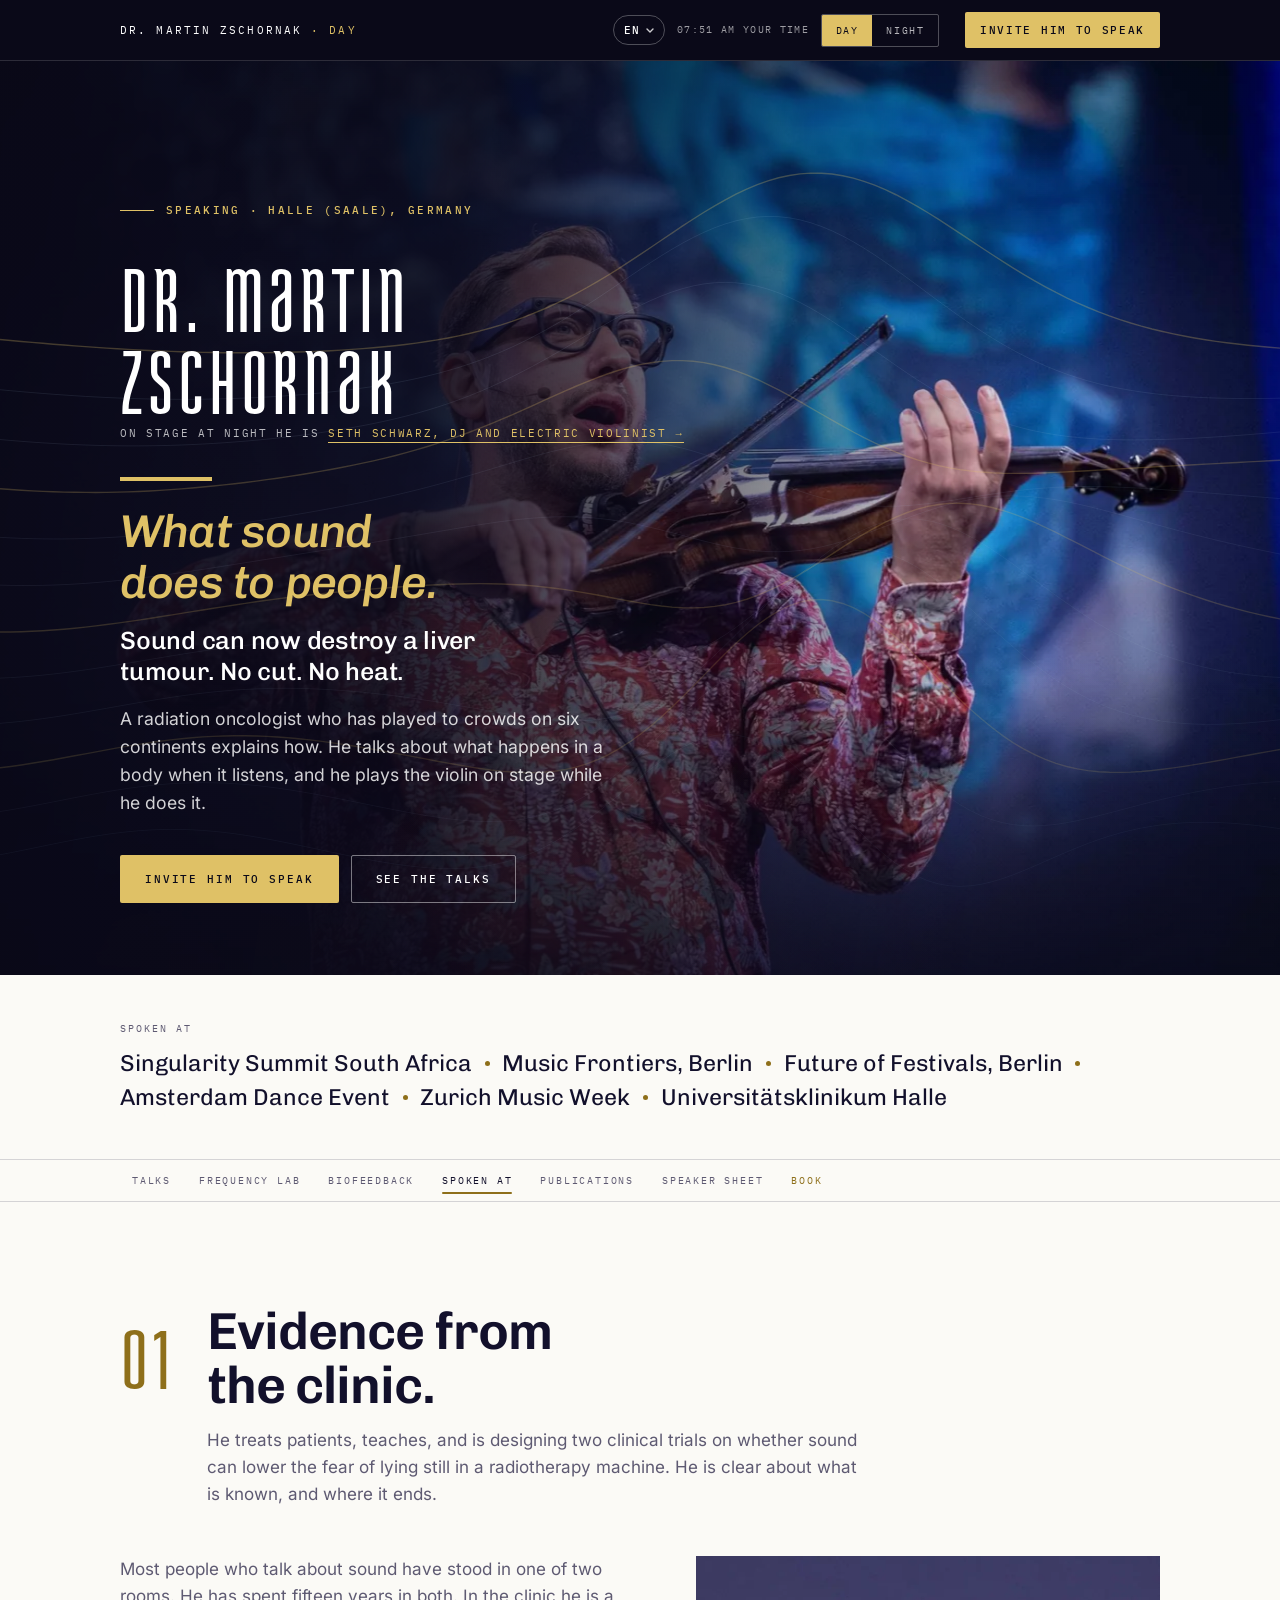
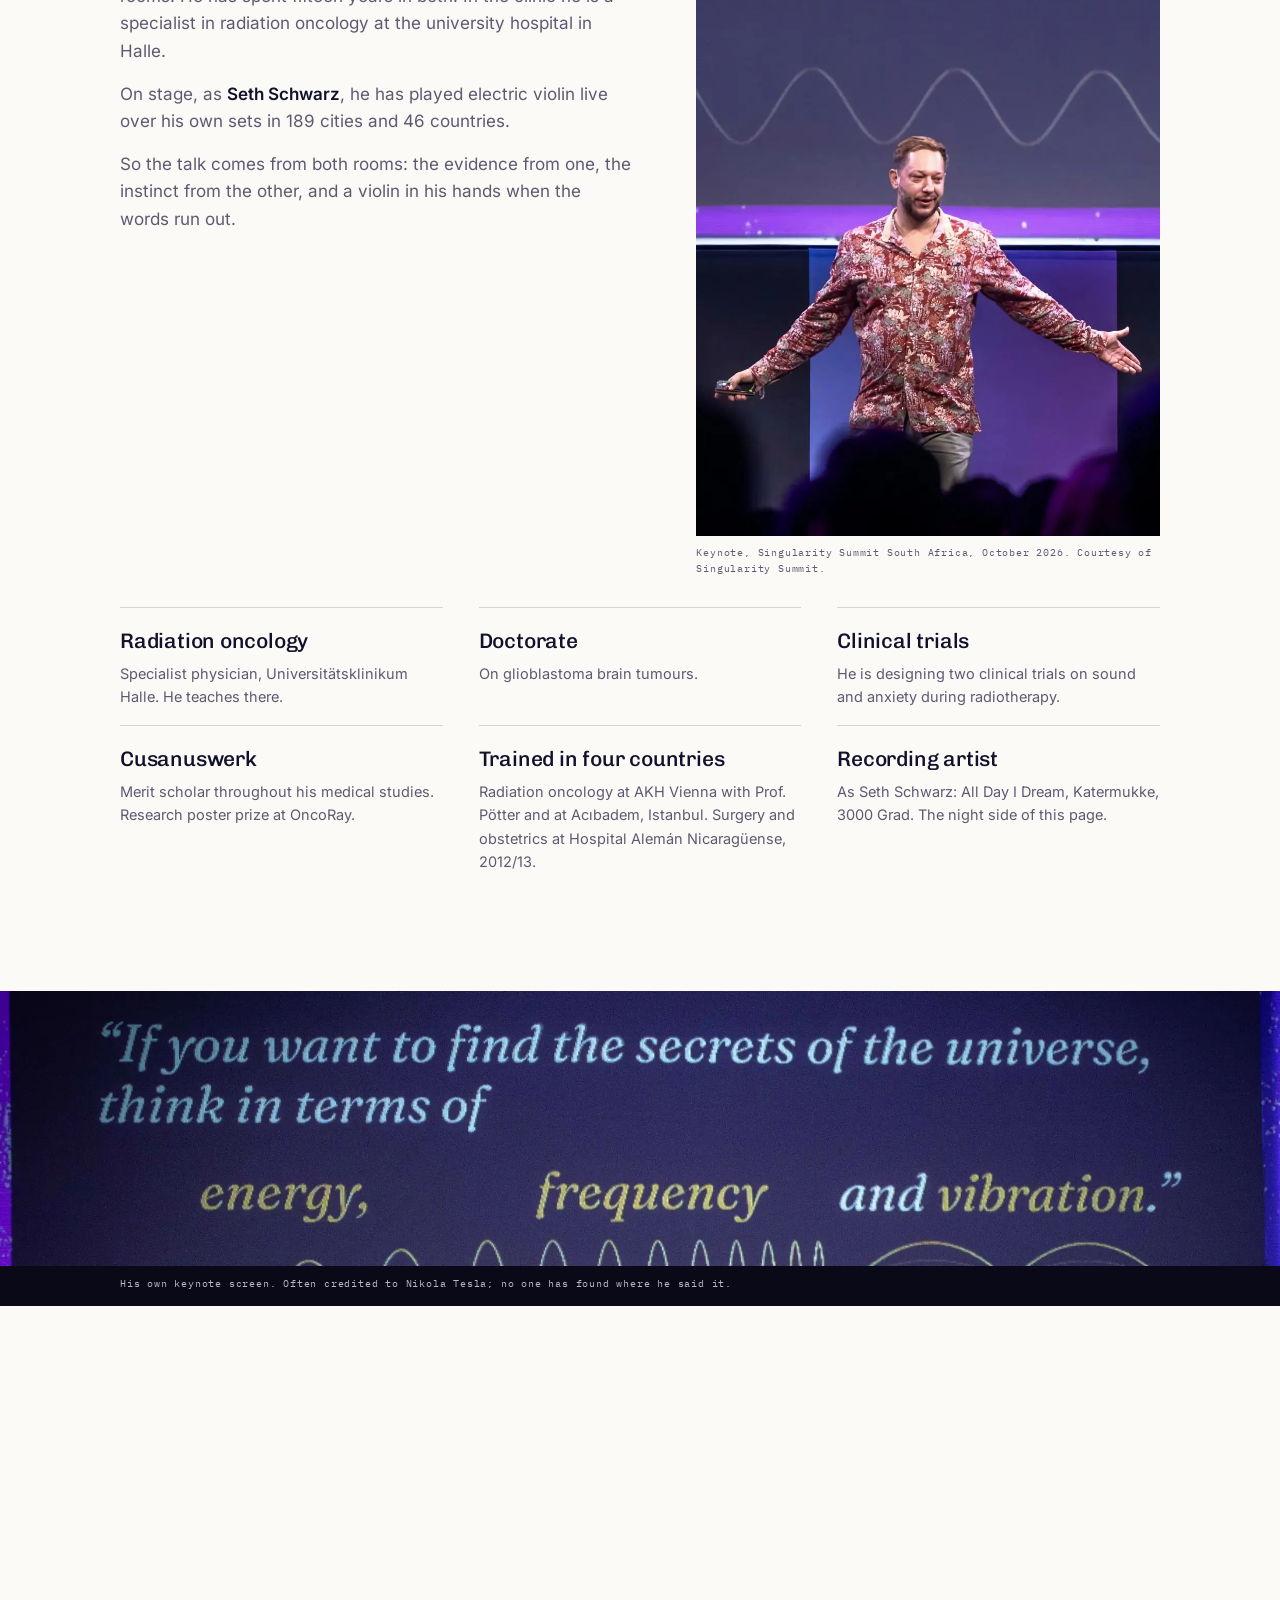
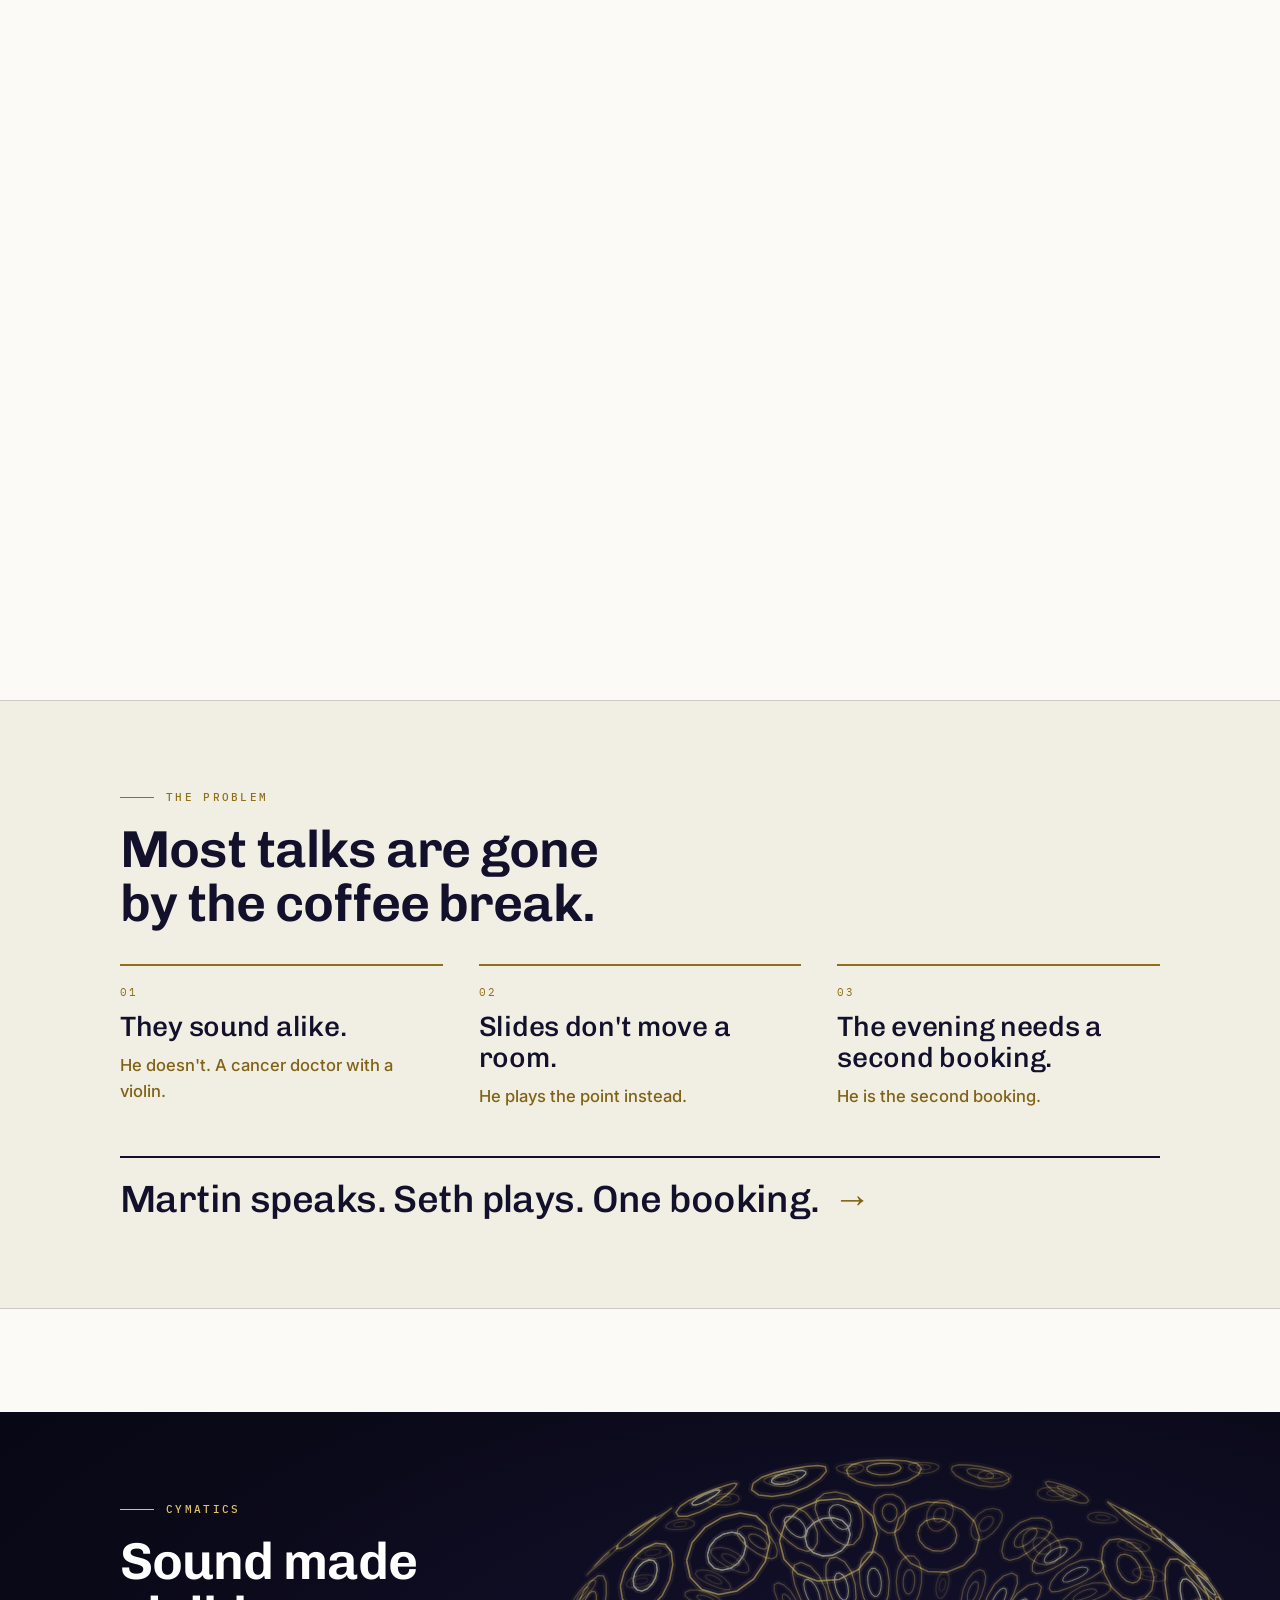
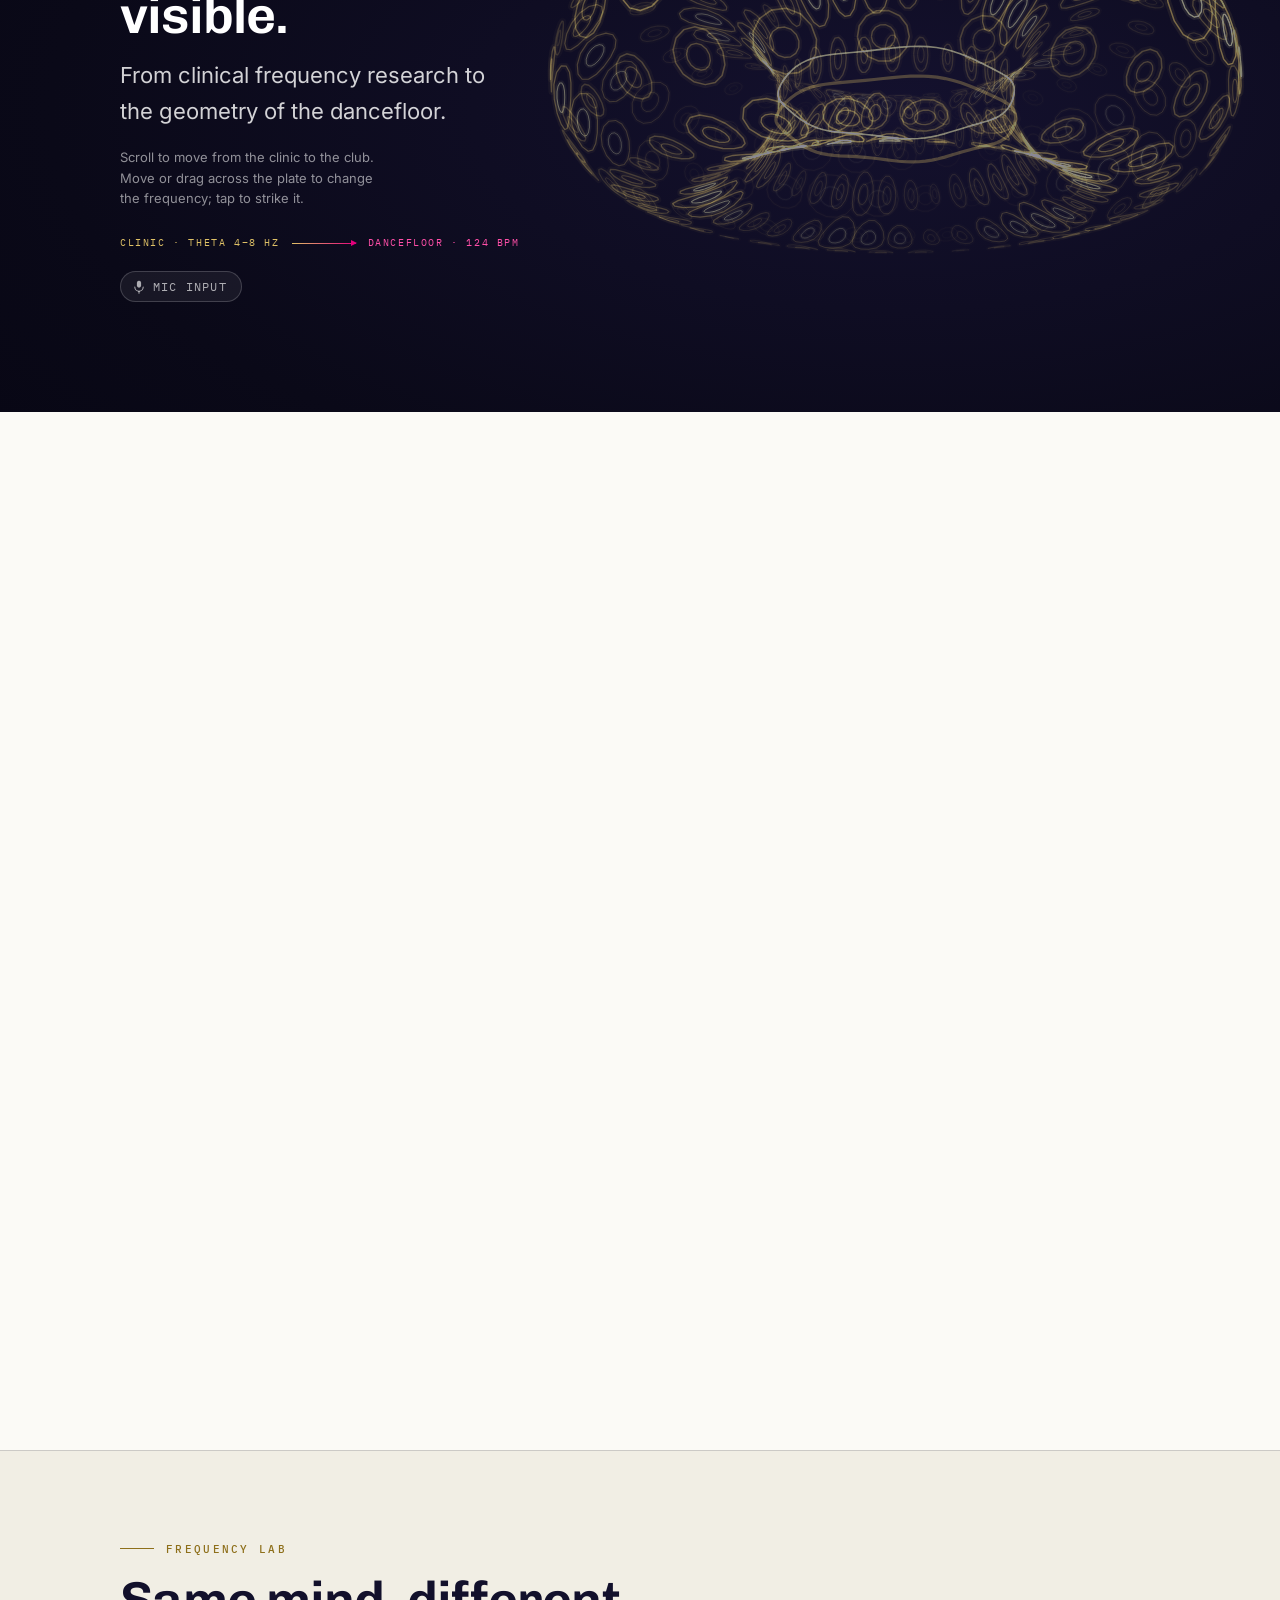
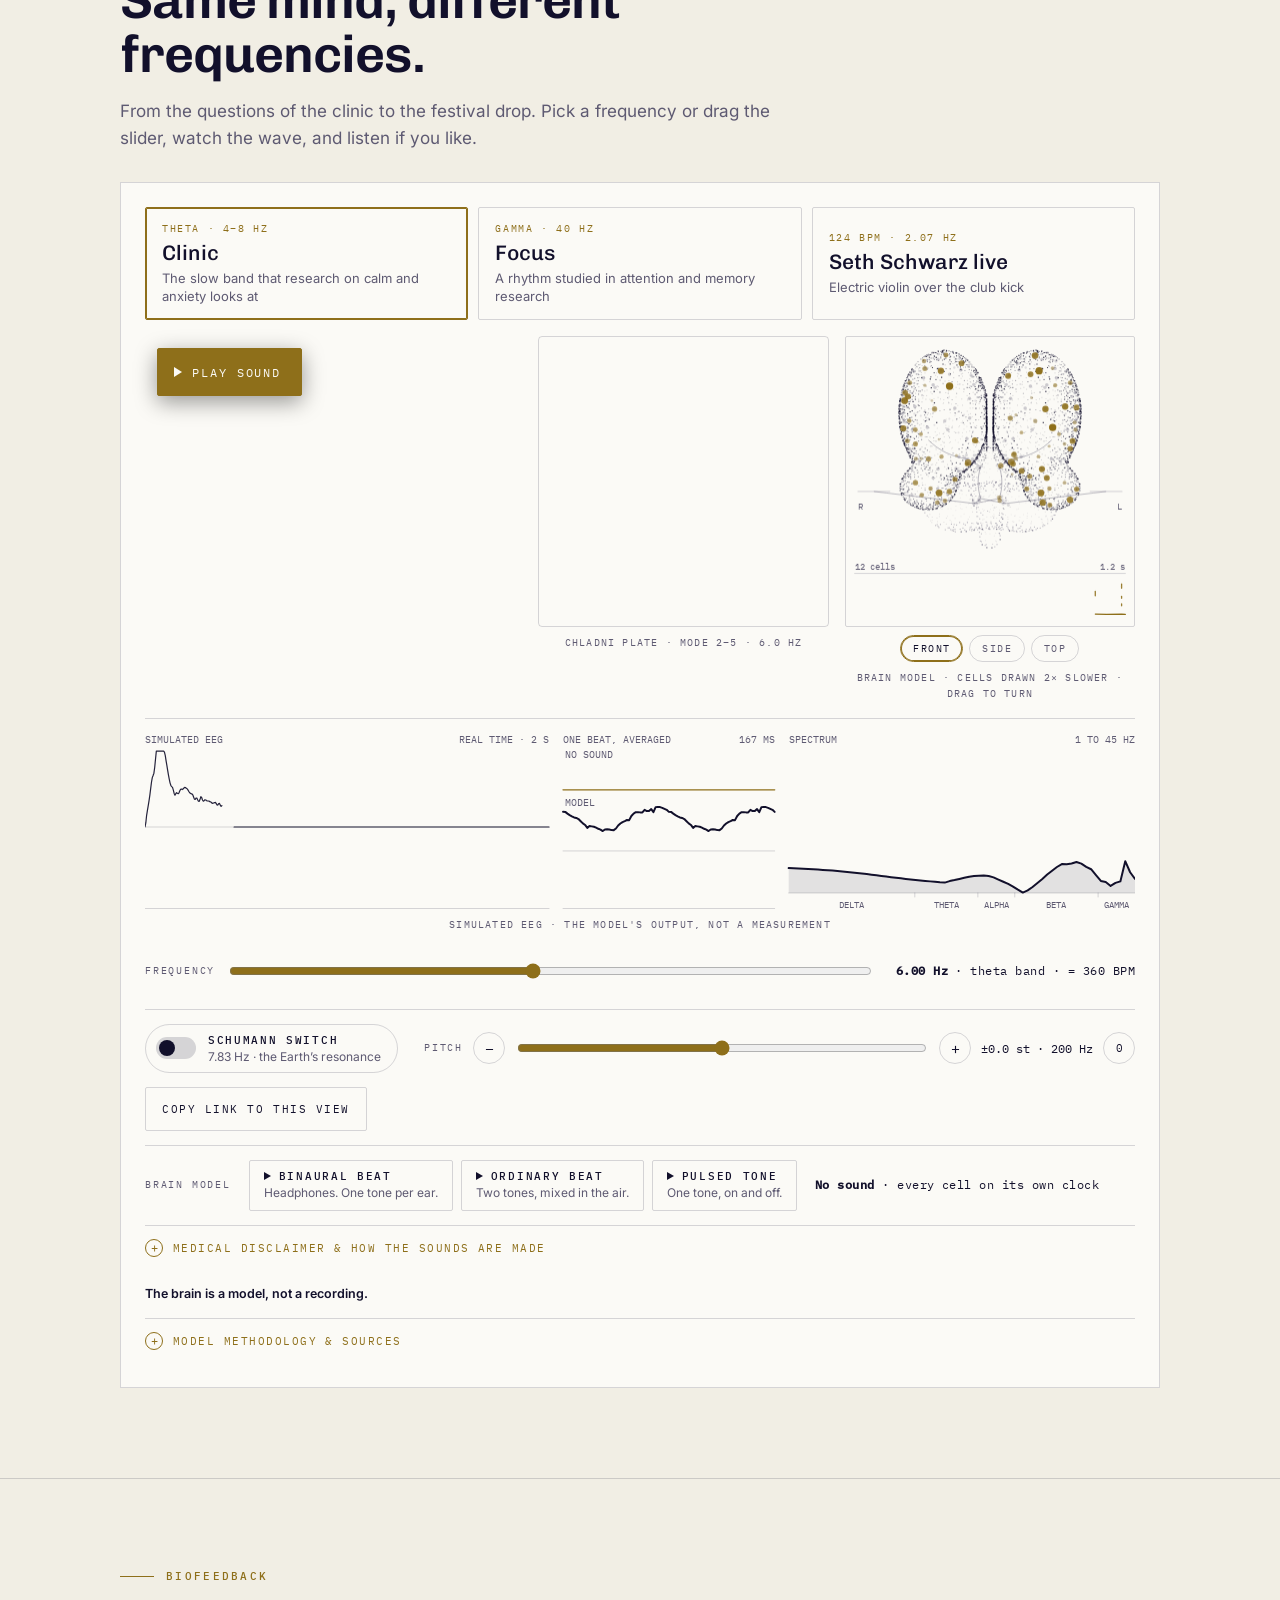
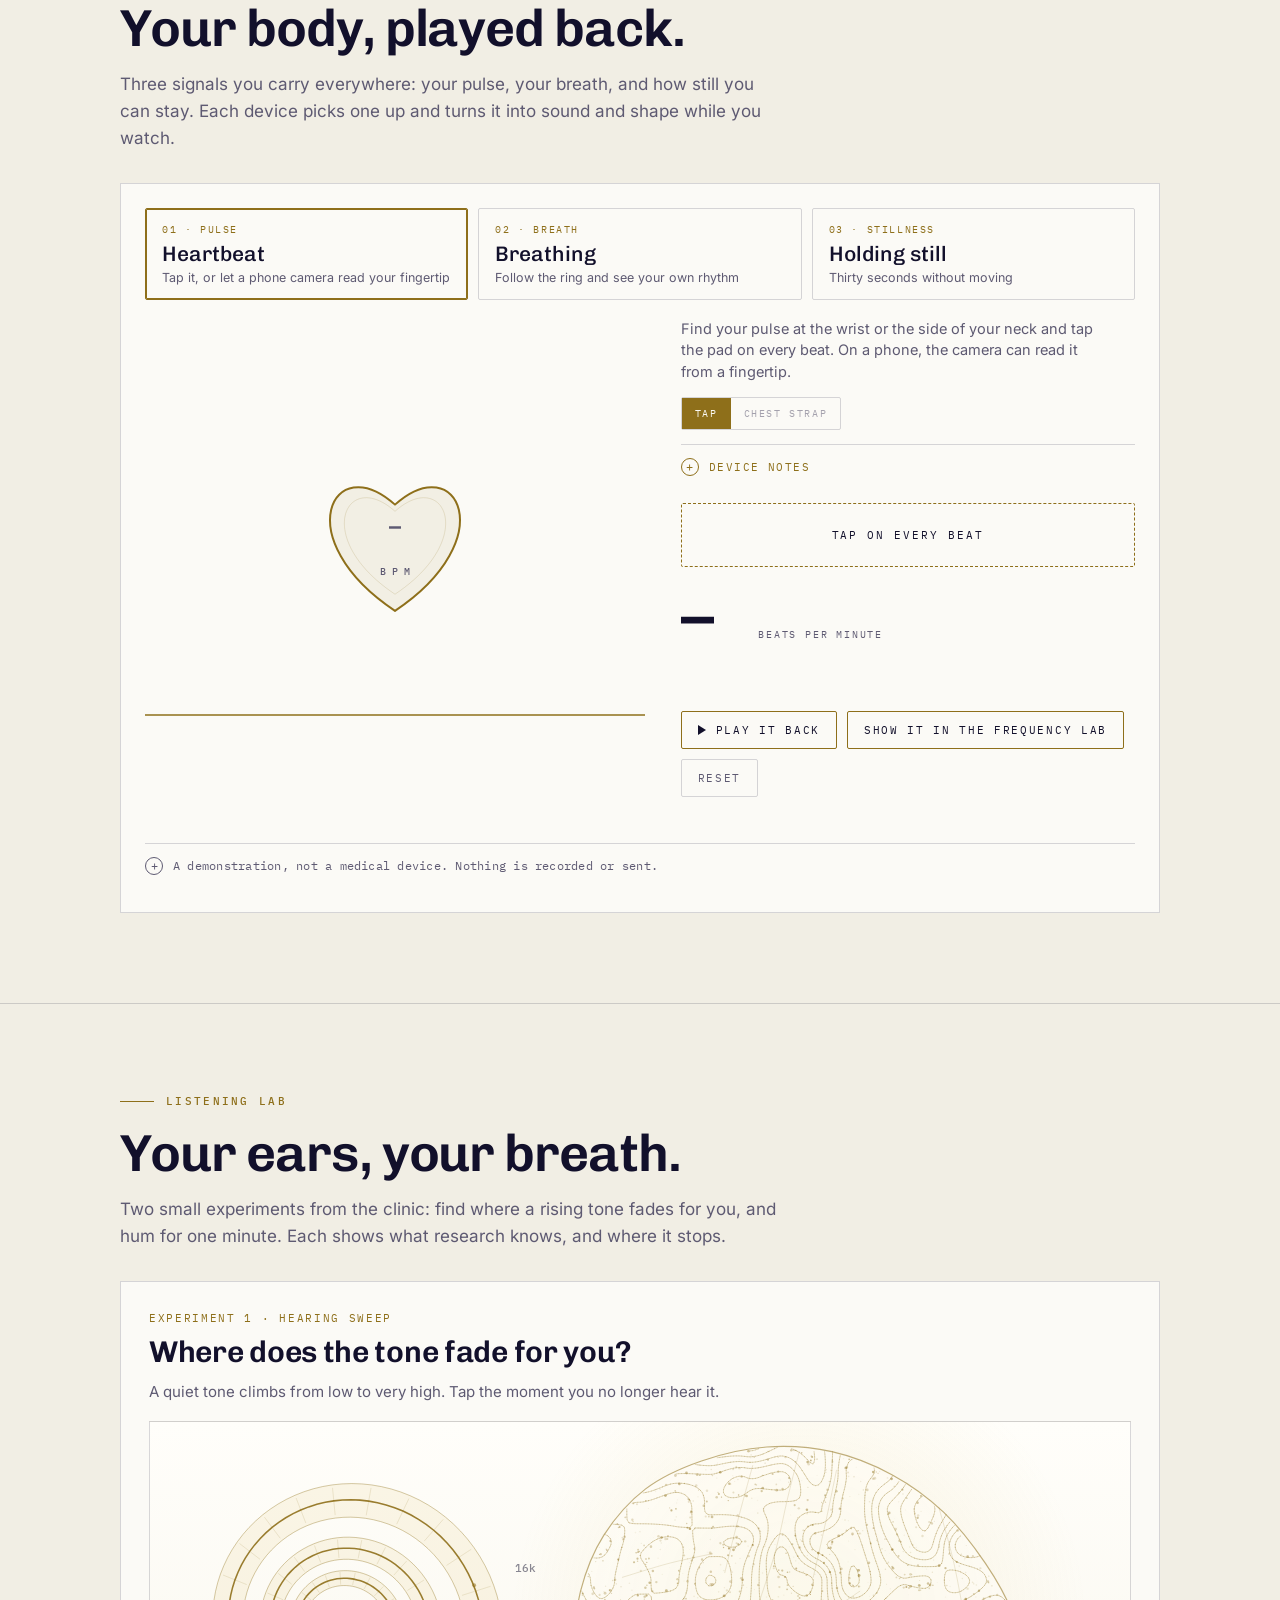
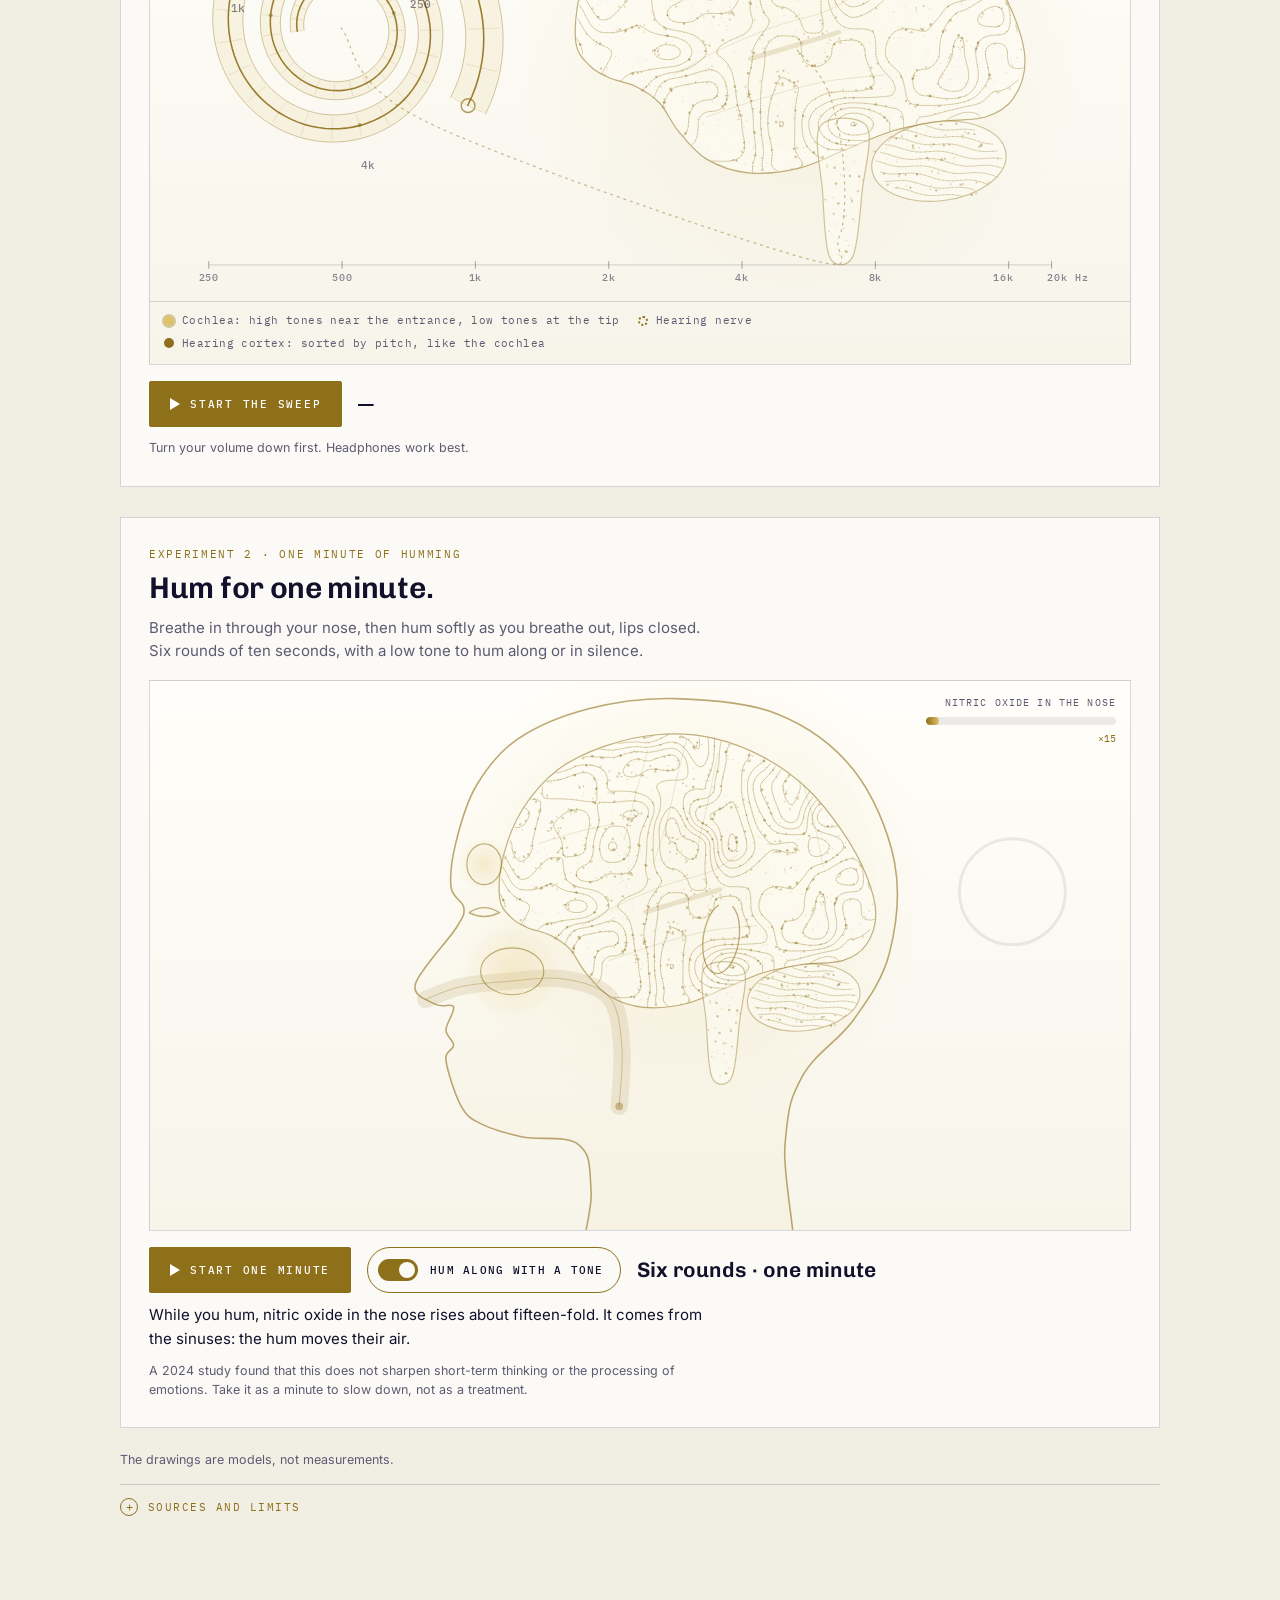
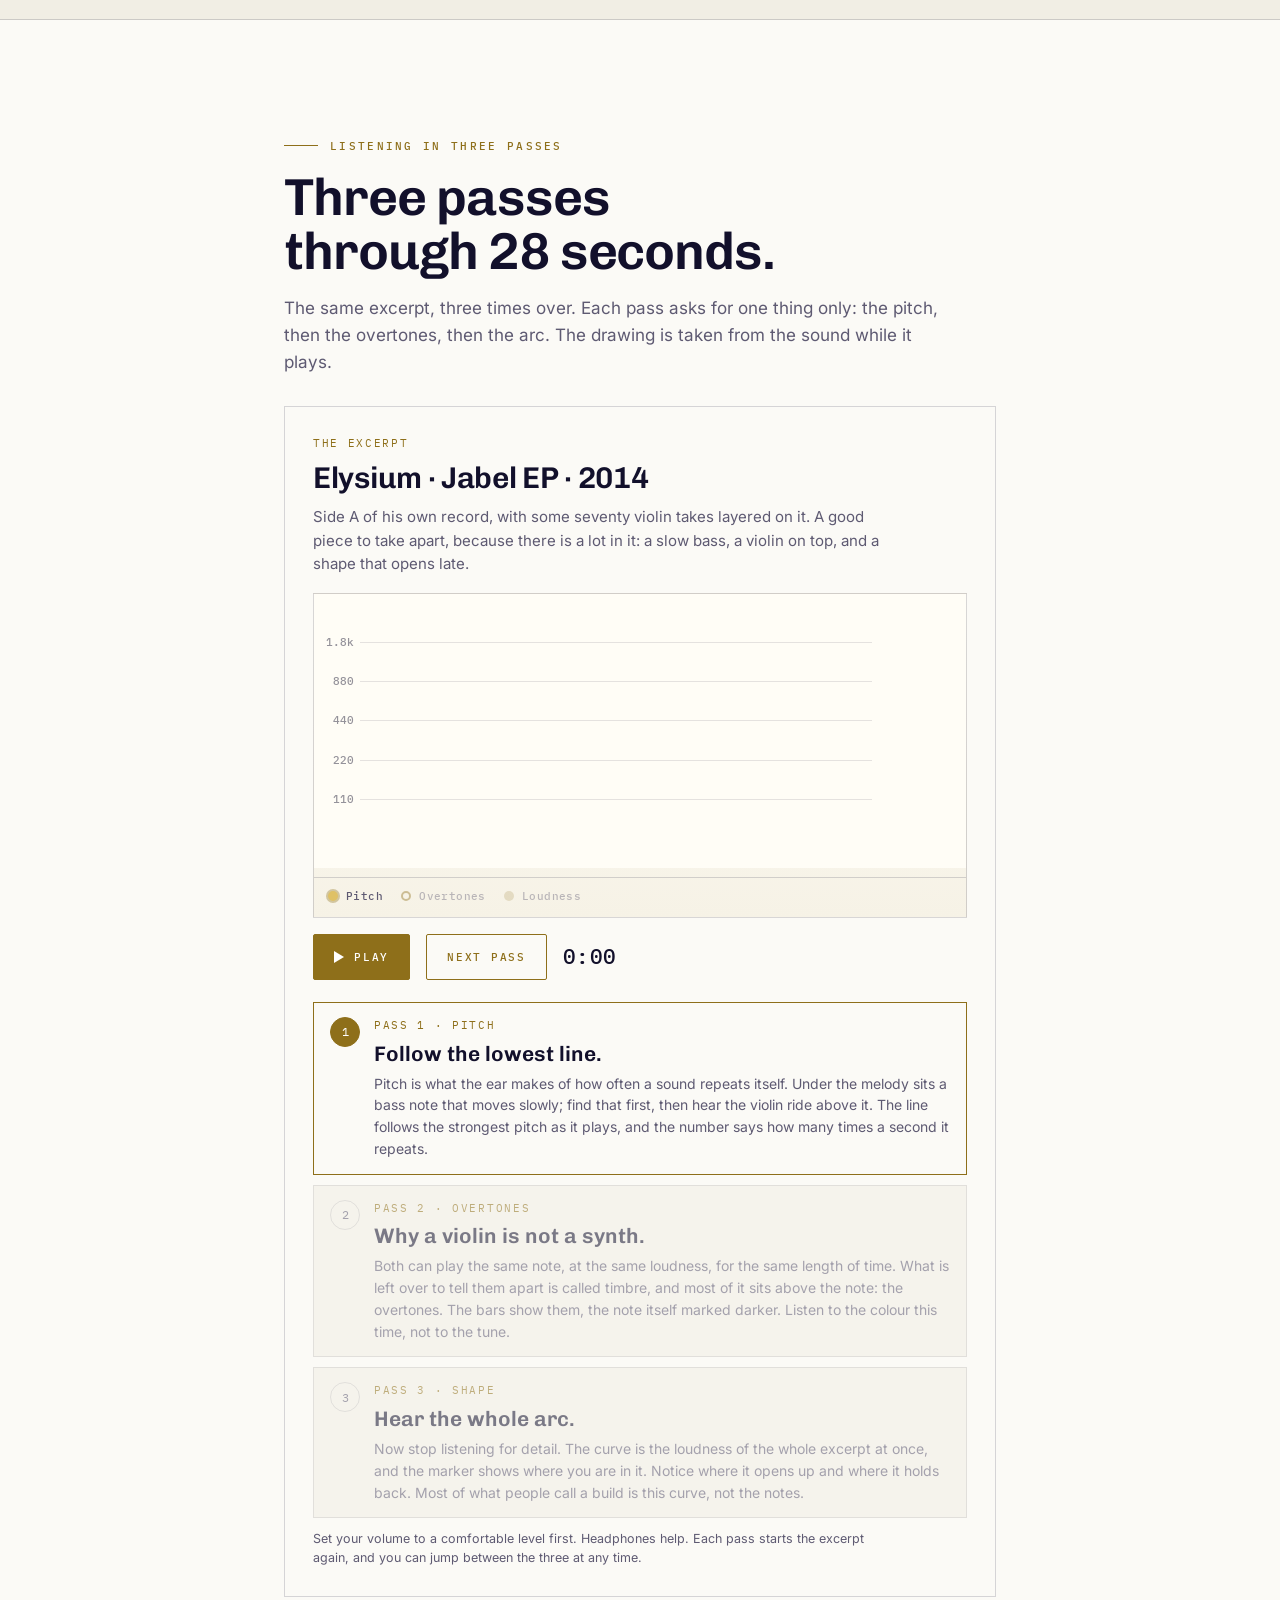
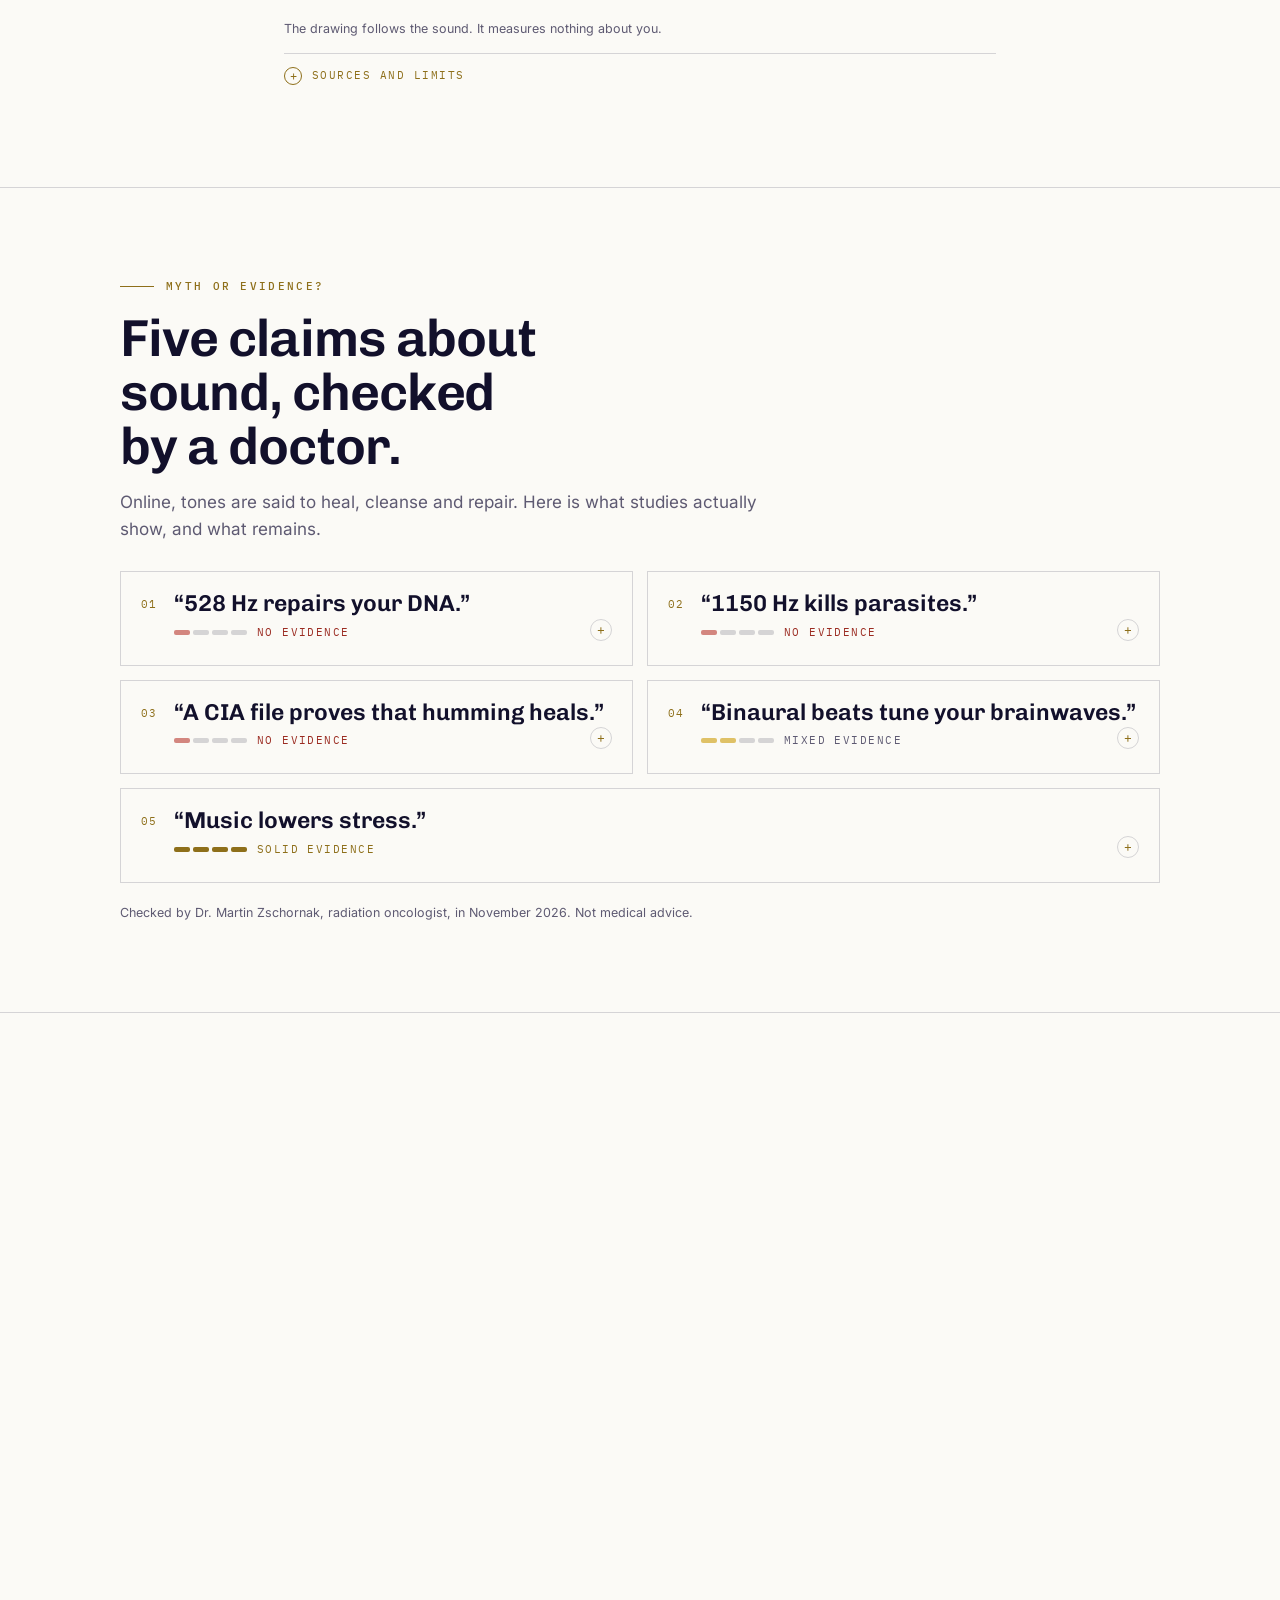
==== index.html @ c754bd6d "Item 137: three passes through 28 seconds, on the day side One excerpt of Elysium, looked at three w" ====
<!doctype html>
<html lang="en">
<head>
<meta charset="utf-8">
<meta name="viewport" content="width=device-width,initial-scale=1,viewport-fit=cover">
<title>Seth Schwarz · Dr. Martin Zschornak</title>
<meta name="description" content="Seth Schwarz plays electric violin live over his own DJ sets: 189 cities, 46 countries, six continents. Talks as Dr. Martin Zschornak, radiation oncologist, on what sound does to people.">
<meta property="og:title" content="Dr. Martin Zschornak &amp; Seth Schwarz · Day &amp; Night">
<meta property="og:description" content="A radiation oncologist and a live electronic music artist on six continents. One person, two worlds.">
<meta property="og:type" content="website">
<meta property="og:image" content="https://sethschwarz.com/img/n-hero.jpg">
<meta name="twitter:card" content="summary_large_image">
<!-- polish head: start -->
<meta name="theme-color" content="#0A0918">
<link rel="icon" type="image/png" href="favicon.png">
<link rel="apple-touch-icon" href="apple-touch-icon.png">

<!-- ux148-audio:start --><script>
/* ===== ux148 · SSAudio: one way out for the sound of the labs =====
   Item 148 (source/ux148). The frequency lab, the brain model, the biofeedback and the listening lab used to open
   one audio context each and to play straight into the speakers. Here they share one context and one master:

       sound of a module  ->  bus  ->  limiter  ->  trim  ->  fade  ->  speakers

   - limiter: a hard-knee compressor at -9 dB, 20:1. Single sounds stay below it and pass untouched; it only holds
     back sums (two modules at once, a kick on a drone). The browser's compressor adds make-up gain of its own;
     "trim" takes that out again, so nothing gets louder than it was built.
   - fade: when the tab is hidden the sound fades within a few hundredths of a second and the context is held.
     Coming back does not start it again: sound runs only after a new press on play (SSAudio.ctx() wakes it).
   - Nothing here makes a sound by itself, and no context exists before the first press.
   This block stands before item 123's wrapper on purpose: it keeps the browser's own constructor. */
(function () {
  "use strict";
  if (window.SSAudio) return;
  var Native = window.AudioContext || window.webkitAudioContext;
  var T = -9, R = 20, ac = null, bus = null, lim = null, trim = null, fade = null, timer = 0, stops = 0, lastStop = null;
  var PLAYING = '.fl-play[aria-pressed="true"],.brn-b[aria-pressed="true"],.bio-btn[data-act="play"][aria-pressed="true"],.hm-go[aria-pressed="true"],.hr-stop:not([hidden])';

  function make() {
    if (ac || !Native) return ac;
    try { ac = new Native(); } catch (e) { ac = null; return null; }
    bus = ac.createGain(); trim = ac.createGain(); fade = ac.createGain();
    try {
      lim = ac.createDynamicsCompressor();
      lim.threshold.value = T; lim.knee.value = 0; lim.ratio.value = R; lim.attack.value = 0.003; lim.release.value = 0.25;
      trim.gain.value = Math.pow(10, 0.6 * T * (1 - 1 / R) / 20);   /* the inverse of the compressor's built-in make-up gain */
      bus.connect(lim); lim.connect(trim);
    } catch (e) { lim = null; trim.gain.value = 1; bus.connect(trim); }
    fade.gain.value = 1; trim.connect(fade); fade.connect(ac.destination);
    return ac;
  }
  function wake() {
    if (!ac || document.hidden) return;
    if (timer) { clearTimeout(timer); timer = 0; }
    if (ac.state === "suspended") { try { ac.resume(); } catch (e) {} }
    try { fade.gain.setTargetAtTime(1, ac.currentTime, 0.02); } catch (e) {}
  }
  function sleep() {
    if (!ac) return;
    try { fade.gain.setTargetAtTime(0, ac.currentTime, 0.015); } catch (e) {}
    if (timer) clearTimeout(timer);
    timer = setTimeout(function () { timer = 0; if (document.hidden && ac.state === "running") { try { ac.suspend(); } catch (e) {} } }, 160);
  }
  document.addEventListener("visibilitychange", function () {
    if (document.hidden) {
      /* this listener is the first on the page, so the play buttons still show what was running */
      var on = null; try { on = document.querySelector(PLAYING); } catch (e) {}
      lastStop = on || null;
      if (on) stops++;
      sleep();
    } else if (lastStop) {
      var was = lastStop; lastStop = null;
      try { document.dispatchEvent(new CustomEvent("ss:audio-return", { detail: { control: was } })); } catch (e) {}
    }
  });

  window.SSAudio = {
    /* the shared context, made on the first call; a call means "about to play", so it also wakes the master */
    ctx: function () { var c = make(); if (c) wake(); return c; },
    /* where a module connects its last node; a context that is not the shared one keeps its own speakers */
    out: function (c) { return (c && c === ac && bus) ? bus : (c ? c.destination : null); },
    wake: wake,
    state: function () { return { made: !!ac, state: ac ? ac.state : "none", limiter: !!lim, threshold: T, ratio: R, trim: trim ? trim.gain.value : 1, fade: fade ? fade.gain.value : 1, reduction: lim ? lim.reduction : 0, hiddenStops: stops }; }
  };
})();
</script><!-- ux148-audio:end --><!-- audio123:start --><script>
/* Item 123 (source/polish120): every Web Audio context of the page is held while the tab is hidden and goes on
   when it comes back. Runs before every other script, so each context the page makes is known here. */
(function(){
  var O = window.AudioContext || window.webkitAudioContext; if (!O || O.__ss123) return;
  var all = [], held = [];
  function W(o){ var c = (o === undefined) ? new O() : new O(o); all.push(c); return c; }
  W.prototype = O.prototype; W.__ss123 = 1;
  try { window.AudioContext = W; if (window.webkitAudioContext) window.webkitAudioContext = W; } catch (e) {}
  document.addEventListener("visibilitychange", function(){
    var i, c, keep = [];
    for (i = 0; i < all.length; i++) if (all[i].state !== "closed") keep.push(all[i]);
    all = keep;
    if (document.hidden) { held = []; for (i = 0; i < all.length; i++) { c = all[i]; if (c.state === "running") { held.push(c); try { c.suspend(); } catch (e) {} } } }
    else { for (i = 0; i < held.length; i++) { try { held[i].resume(); } catch (e) {} } held = []; }
  });
})();
</script><!-- audio123:end --><script type="application/ld+json">{"@context":"https://schema.org","@graph":[{"@type":"WebSite","@id":"https://sethschwarz.com/#site","url":"https://sethschwarz.com/","name":"Seth Schwarz · Dr. Martin Zschornak","inLanguage":["en","de","es","fr","zh","hi","tr","ar","pt","it","af","ru","hsb"]},{"@type":"MusicGroup","@id":"https://sethschwarz.com/#seth","name":"Seth Schwarz","url":"https://sethschwarz.com/#night","description":"DJ who plays electric violin live over his own sets. Melodic house, organic house, techno and ambient electronica.","genre":["Melodic house","Organic house","Techno","Ambient electronica"],"image":"https://sethschwarz.com/img/n-hero.jpg","member":{"@id":"https://sethschwarz.com/#martin"},"sameAs":["https://open.spotify.com/artist/0zUt9PboFsELRcvO7UWarr","https://music.apple.com/de/artist/seth-schwarz/493305064","https://soundcloud.com/seth-schwarz","https://www.youtube.com/@SchwarzSeth","https://www.beatport.com/artist/seth-schwarz/257755","https://sethschwarz.bandcamp.com","https://www.instagram.com/seth_schwarz","https://www.instagram.com/seth_schwarz/reels/","https://www.facebook.com/sethschwarz.official","https://ra.co/dj/sethschwarz"]},{"@type":"Person","@id":"https://sethschwarz.com/#martin","name":"Martin Zschornak","honorificPrefix":"Dr.","alternateName":"Seth Schwarz","url":"https://sethschwarz.com/#day","image":"https://sethschwarz.com/img/d-hero.jpg","jobTitle":["Radiation oncologist","Speaker","DJ and electric violinist"],"description":"Radiation oncologist and speaker on what sound does to people. On stage he plays as Seth Schwarz.","homeLocation":{"@type":"Place","name":"Halle (Saale), Germany"},"performerIn":[{"@id":"https://sethschwarz.com/#ev-2026-11-07-10th-symposium-for-pain-medicine"},{"@id":"https://sethschwarz.com/#ev-2026-10-21-singularity-summit-south-africa"},{"@id":"https://sethschwarz.com/#ev-2025-09-05-music-frontiers"},{"@id":"https://sethschwarz.com/#ev-2024-11-28-future-of-festivals"},{"@id":"https://sethschwarz.com/#ev-2024-08-05-zurich-music-week"},{"@id":"https://sethschwarz.com/#ev-2023-10-amsterdam-dance-event"},{"@id":"https://sethschwarz.com/#ev-2023-06-22-degro-2023-congress-of-the-german-societ"},{"@id":"https://sethschwarz.com/#ev-2022-09-15-aeternity-universe-two"}],"knowsLanguage":["en","de"]},{"@type":"Event","@id":"https://sethschwarz.com/#ev-2026-11-07-10th-symposium-for-pain-medicine","name":"10th Symposium for Pain Medicine","startDate":"2026-11-07","description":"Live violin, Universitätsklinikum Halle","location":{"@type":"Place","name":"Universitätsklinikum Halle"},"performer":{"@id":"https://sethschwarz.com/#martin"}},{"@type":"Event","@id":"https://sethschwarz.com/#ev-2026-10-21-singularity-summit-south-africa","name":"Singularity Summit South Africa","startDate":"2026-10-21","endDate":"2026-10-22","description":"The closing set of Day 1 and speaker on Day 2, Johannesburg","location":{"@type":"Place","name":"Johannesburg"},"performer":{"@id":"https://sethschwarz.com/#martin"}},{"@type":"Event","@id":"https://sethschwarz.com/#ev-2025-09-05-music-frontiers","name":"Music Frontiers","startDate":"2025-09-05","description":"Panel: “Tuned to the Future: Innovation in Music Streaming”","location":{"@type":"Place","name":"Berlin"},"performer":{"@id":"https://sethschwarz.com/#martin"},"url":"https://musicfrontiers.com/session-topics/program-music-frontiers-stage/tuned-to-the-future-innovation-in-music-streaming/"},{"@type":"Event","@id":"https://sethschwarz.com/#ev-2024-11-28-future-of-festivals","name":"Future of Festivals","startDate":"2024-11-28","endDate":"2024-11-29","description":"Panel: “Live Music Monitoring”","location":{"@type":"Place","name":"Berlin"},"performer":{"@id":"https://sethschwarz.com/#martin"}},{"@type":"Event","@id":"https://sethschwarz.com/#ev-2024-08-05-zurich-music-week","name":"Zurich Music Week","startDate":"2024-08-05","description":"Masterclass on arrangement: mixing electric violin into dance tracks, Kraftwerk Zürich","location":{"@type":"Place","name":"Kraftwerk Zürich"},"performer":{"@id":"https://sethschwarz.com/#martin"}},{"@type":"Event","@id":"https://sethschwarz.com/#ev-2023-10-amsterdam-dance-event","name":"Amsterdam Dance Event","startDate":"2023-10","description":"Hosted the WeR1 panel, and played the sold-out night as ARTEMIDES","location":{"@type":"Place","name":"KAAP"},"performer":{"@id":"https://sethschwarz.com/#martin"}},{"@type":"Event","@id":"https://sethschwarz.com/#ev-2023-06-22-degro-2023-congress-of-the-german-societ","name":"DEGRO 2023, congress of the German Society for Radiation Oncology","startDate":"2023-06-22","endDate":"2023-06-24","description":"Music for the opening ceremony of his own field’s national congress, as Seth Schwarz, Kongress Palais Kassel","location":{"@type":"Place","name":"Kongress Palais Kassel"},"performer":{"@id":"https://sethschwarz.com/#martin"}},{"@type":"Event","@id":"https://sethschwarz.com/#ev-2022-09-15-aeternity-universe-two","name":"æternity Universe Two","startDate":"2022-09-15","endDate":"2022-09-16","description":"Panel: “Will NFTs save the music industry?”","location":{"@type":"Place","name":"Crypto Castle, Burgscheidungen"},"performer":{"@id":"https://sethschwarz.com/#martin"}},{"@type":"Thesis","@id":"https://doi.org/10.25673/89923","name":"Doctoral thesis","description":"Molecular and radiobiological studies on betulinic acid and betulin in human glioblastoma cell lines, under normal and low oxygen. Written in German.","author":{"@id":"https://sethschwarz.com/#martin"},"datePublished":"2022","url":"https://doi.org/10.25673/89923","sourceOrganization":{"@type":"CollegeOrUniversity","name":"Martin Luther University Halle-Wittenberg"},"inLanguage":"de"},{"@type":"ScholarlyArticle","@id":"https://doi.org/10.3390/ijms151119777","headline":"Betulinic acid derivatives NVX-207 and B10 for treatment of glioblastoma: an in vitro study of cytotoxicity and radiosensitization","name":"Betulinic acid derivatives NVX-207 and B10 for treatment of glioblastoma: an in vitro study of cytotoxicity and radiosensitization","author":[{"@type":"Person","name":"Bache M"},{"@type":"Person","name":"Bernhardt S"},{"@type":"Person","name":"Passin S"},{"@type":"Person","name":"Wichmann H"},{"@type":"Person","name":"Hein A"},{"@id":"https://sethschwarz.com/#martin"}],"isPartOf":{"@type":"Periodical","name":"International Journal of Molecular Sciences"},"datePublished":"2014","url":"https://doi.org/10.3390/ijms151119777","identifier":{"@type":"PropertyValue","propertyID":"DOI","value":"10.3390/ijms151119777"},"pagination":"19777–90"},{"@type":"ScholarlyArticle","@id":"https://doi.org/10.1186/1748-717X-6-111","headline":"Increased betulinic acid induced cytotoxicity and radiosensitivity in glioma cells under hypoxic conditions","name":"Increased betulinic acid induced cytotoxicity and radiosensitivity in glioma cells under hypoxic conditions","author":[{"@type":"Person","name":"Bache M"},{"@id":"https://sethschwarz.com/#martin"},{"@type":"Person","name":"Passin S"}],"isPartOf":{"@type":"Periodical","name":"Radiation Oncology"},"datePublished":"2011","url":"https://doi.org/10.1186/1748-717X-6-111","identifier":{"@type":"PropertyValue","propertyID":"DOI","value":"10.1186/1748-717X-6-111"},"pagination":"111"}]}</script>
<script>
/* Before the first paint: choose the side by the same rule as the main script (#hash, then the saved choice, then the hour),
   so nobody sees the wrong side flash by, and only that side's opening picture is fetched. */
(function(){ var d=document, r=d.documentElement, s=null, h=(location.hash||"").replace("#","").split("&")[0];
  if(h==="book") s="night"; else if(h==="day"||h==="night") s=h;
  if(!s){ try{ var m=localStorage.getItem("ss-side"); if(m==="day"||m==="night") s=m; }catch(e){} }
  if(!s){ var hr=new Date().getHours(); s=hr>=18||hr<6?"night":"day"; }
  r.setAttribute("data-side",s); r.className+=(r.className?" ":"")+"js ss-pre-"+s+(d.startViewTransition?"":" novt")+(/[?&]test=1(&|$)/.test(location.search)?" ss-test":"");
  try{ var p=s==="night"?"n-hero":"d-hero", l=d.createElement("link"); l.rel="preload"; l.as="image"; l.setAttribute("fetchpriority","high");
    l.setAttribute("imagesrcset","img/"+p+"-900.webp 900w, img/"+p+"-1400.webp 1400w, img/"+p+".webp 2000w"); l.setAttribute("imagesizes","(max-width:600px) 75vw, 100vw"); d.head.appendChild(l); }catch(e){}
})();
</script>
<style id="ss-fonts">
/* Fonts served by the site itself (SIL Open Font License, see fonts/LICENSE.txt): no visitor's address goes to a font service.  Order matters: where two ranges overlap (ı, Œ, œ) the browser asks the LAST rule first, so the plain Latin file comes last. */
@font-face{font-family:"Chivo";font-style:normal;font-weight:100 900;font-display:swap;src:url("fonts/chivo-latin-ext-wght-normal.woff2") format("woff2");unicode-range:U+0100-02BA,U+02BD-02C5,U+02C7-02CC,U+02CE-02D7,U+02DD-02FF,U+0304,U+0308,U+0329,U+1D00-1DBF,U+1E00-1E9F,U+1EF2-1EFF,U+2020,U+20A0-20AB,U+20AD-20C0,U+2113,U+2C60-2C7F,U+A720-A7FF}
@font-face{font-family:"Chivo";font-style:normal;font-weight:100 900;font-display:swap;src:url("fonts/chivo-latin-wght-normal.woff2") format("woff2");unicode-range:U+0000-00FF,U+0131,U+0152-0153,U+02BB-02BC,U+02C6,U+02DA,U+02DC,U+0304,U+0308,U+0329,U+2000-206F,U+20AC,U+2122,U+2191,U+2193,U+2212,U+2215,U+FEFF,U+FFFD}
@font-face{font-family:"Chivo";font-style:italic;font-weight:100 900;font-display:swap;src:url("fonts/chivo-latin-ext-wght-italic.woff2") format("woff2");unicode-range:U+0100-02BA,U+02BD-02C5,U+02C7-02CC,U+02CE-02D7,U+02DD-02FF,U+0304,U+0308,U+0329,U+1D00-1DBF,U+1E00-1E9F,U+1EF2-1EFF,U+2020,U+20A0-20AB,U+20AD-20C0,U+2113,U+2C60-2C7F,U+A720-A7FF}
@font-face{font-family:"Chivo";font-style:italic;font-weight:100 900;font-display:swap;src:url("fonts/chivo-latin-wght-italic.woff2") format("woff2");unicode-range:U+0000-00FF,U+0131,U+0152-0153,U+02BB-02BC,U+02C6,U+02DA,U+02DC,U+0304,U+0308,U+0329,U+2000-206F,U+20AC,U+2122,U+2191,U+2193,U+2212,U+2215,U+FEFF,U+FFFD}
@font-face{font-family:"Inter";font-style:normal;font-weight:100 900;font-display:swap;src:url("fonts/inter-latin-ext-wght-normal.woff2") format("woff2");unicode-range:U+0100-02BA,U+02BD-02C5,U+02C7-02CC,U+02CE-02D7,U+02DD-02FF,U+0304,U+0308,U+0329,U+1D00-1DBF,U+1E00-1E9F,U+1EF2-1EFF,U+2020,U+20A0-20AB,U+20AD-20C0,U+2113,U+2C60-2C7F,U+A720-A7FF}
@font-face{font-family:"Inter";font-style:normal;font-weight:100 900;font-display:swap;src:url("fonts/inter-latin-wght-normal.woff2") format("woff2");unicode-range:U+0000-00FF,U+0131,U+0152-0153,U+02BB-02BC,U+02C6,U+02DA,U+02DC,U+0304,U+0308,U+0329,U+2000-206F,U+20AC,U+2122,U+2191,U+2193,U+2212,U+2215,U+FEFF,U+FFFD}
@font-face{font-family:"IBM Plex Mono";font-style:normal;font-weight:400;font-display:swap;src:url("fonts/ibm-plex-mono-latin-ext-400-normal.woff2") format("woff2");unicode-range:U+0100-02BA,U+02BD-02C5,U+02C7-02CC,U+02CE-02D7,U+02DD-02FF,U+0304,U+0308,U+0329,U+1D00-1DBF,U+1E00-1E9F,U+1EF2-1EFF,U+2020,U+20A0-20AB,U+20AD-20C0,U+2113,U+2C60-2C7F,U+A720-A7FF}
@font-face{font-family:"IBM Plex Mono";font-style:normal;font-weight:400;font-display:swap;src:url("fonts/ibm-plex-mono-latin-400-normal.woff2") format("woff2");unicode-range:U+0000-00FF,U+0131,U+0152-0153,U+02BB-02BC,U+02C6,U+02DA,U+02DC,U+0304,U+0308,U+0329,U+2000-206F,U+20AC,U+2122,U+2191,U+2193,U+2212,U+2215,U+FEFF,U+FFFD}
@font-face{font-family:"IBM Plex Mono";font-style:normal;font-weight:500;font-display:swap;src:url("fonts/ibm-plex-mono-latin-ext-500-normal.woff2") format("woff2");unicode-range:U+0100-02BA,U+02BD-02C5,U+02C7-02CC,U+02CE-02D7,U+02DD-02FF,U+0304,U+0308,U+0329,U+1D00-1DBF,U+1E00-1E9F,U+1EF2-1EFF,U+2020,U+20A0-20AB,U+20AD-20C0,U+2113,U+2C60-2C7F,U+A720-A7FF}
@font-face{font-family:"IBM Plex Mono";font-style:normal;font-weight:500;font-display:swap;src:url("fonts/ibm-plex-mono-latin-500-normal.woff2") format("woff2");unicode-range:U+0000-00FF,U+0131,U+0152-0153,U+02BB-02BC,U+02C6,U+02DA,U+02DC,U+0304,U+0308,U+0329,U+2000-206F,U+20AC,U+2122,U+2191,U+2193,U+2212,U+2215,U+FEFF,U+FFFD}
@font-face{font-family:"Bodoni Moda";font-style:normal;font-weight:500;font-display:swap;src:url("fonts/bodoni-moda-latin-500-normal.woff2") format("woff2")}
@font-face{font-family:"Bodoni Moda";font-style:normal;font-weight:600;font-display:swap;src:url("fonts/bodoni-moda-latin-600-normal.woff2") format("woff2")}
@font-face{font-family:"Bodoni Moda";font-style:italic;font-weight:400;font-display:swap;src:url("fonts/bodoni-moda-latin-400-italic.woff2") format("woff2")}
@font-face{font-family:"Bodoni Moda";font-style:italic;font-weight:900;font-display:swap;src:url("fonts/bodoni-moda-latin-900-italic.woff2") format("woff2")}

/* ---- cover wall ---- */
#nCovers{padding:clamp(44px,6vw,72px) 0}
.cv-head{display:flex;flex-wrap:wrap;align-items:flex-end;gap:14px 1.2em;margin-bottom:clamp(20px,3vw,36px)}.cv-head .eyebrow{flex-basis:100%}
.cv-head h3{font-family:var(--display);font-size:clamp(28px,4.4vw,52px);font-weight:500;line-height:1.04;letter-spacing:-.02em;color:var(--fg)}
.cv-filter{display:flex;gap:.5em;flex-wrap:wrap;margin-left:auto}
.cv-filter button{font:600 .72rem/1 'IBM Plex Mono',monospace;letter-spacing:.06em;padding:.35em .75em;border:1px solid var(--mg);border-radius:2em;background:transparent;color:var(--fg);cursor:pointer;transition:background .2s,color .2s}
.cv-filter button.on,.cv-filter button:hover{background:var(--fg);color:var(--bg)}
.cv-grid{display:grid;grid-template-columns:repeat(auto-fill,minmax(clamp(100px,22vw,180px),1fr));gap:clamp(6px,1.2vw,14px)}
.cv-tile{position:relative;aspect-ratio:1/1;overflow:hidden;border-radius:4px;cursor:pointer;background:#111}
.cv-tile img{position:relative;width:100%;height:100%;object-fit:cover;display:block;transition:transform .4s cubic-bezier(.2,.7,.2,1),filter .3s}
.cv-tile:hover img{transform:scale(1.08);filter:brightness(.55)}
.cv-tile .cv-info{position:absolute;inset:0;display:flex;flex-direction:column;justify-content:flex-end;padding:.6em .7em;opacity:0;transition:opacity .25s;background:linear-gradient(0deg,rgba(0,0,0,.82) 0%,transparent 55%)}
.cv-tile:hover .cv-info{opacity:1}
.cv-info b{font:500 .95rem/1.15 var(--display);color:#fff;display:-webkit-box;-webkit-line-clamp:2;-webkit-box-orient:vertical;overflow:hidden}
.cv-info span{font:.6rem/1.2 'IBM Plex Mono',monospace;color:rgba(255,255,255,.65);margin-top:.2em}
/* vinyl overlay on hover */
.cv-tile::after{content:'';position:absolute;inset:0;background:radial-gradient(circle at 50% 50%,transparent 28%,rgba(0,0,0,.55) 100%) no-repeat center;opacity:0;transition:opacity .3s;pointer-events:none}
.cv-tile:hover::after{opacity:1}
/* generated placeholder */
.cv-ph{display:flex;align-items:center;justify-content:center;padding:.5em;text-align:center;font:.6rem/1.3 'IBM Plex Mono',monospace;color:rgba(255,255,255,.45);background:var(--cv-ph-bg,#1a1a1a);width:100%;height:100%;position:absolute;inset:0}

/* ---- modal ---- */
#cvModal{display:none;position:fixed;inset:0;z-index:900;background:rgba(0,0,0,.88);backdrop-filter:blur(12px);-webkit-backdrop-filter:blur(12px);align-items:center;justify-content:center;padding:1.5rem}
#cvModal.open{display:flex}
#cvModal .cv-m-wrap{position:relative;max-width:min(520px,92vw);width:100%}
#cvModal img{width:100%;aspect-ratio:1/1;object-fit:cover;display:block;border-radius:6px;box-shadow:0 24px 64px rgba(0,0,0,.7)}
#cvModal .cv-m-ph{width:100%;aspect-ratio:1/1;display:flex;align-items:center;justify-content:center;border-radius:6px;background:#222;font:500 1.4rem/1.2 var(--display);color:rgba(255,255,255,.5);text-align:center;padding:1.5rem}
#cvModal .cv-m-info{padding:1rem .2rem 0;display:flex;flex-direction:column;gap:.3em}
#cvModal .cv-m-t{font:500 1.6rem/1.1 var(--display);color:#fff}
#cvModal .cv-m-sub{font:.72rem/1.4 'IBM Plex Mono',monospace;color:rgba(255,255,255,.55)}
#cvModal .cv-m-close{position:absolute;top:-2.2rem;right:0;background:none;border:none;color:#fff;font-size:1.5rem;cursor:pointer;line-height:1;opacity:.7}
#cvModal .cv-m-close:hover{opacity:1}
#cvModal .cv-m-links{display:flex;gap:.6em;margin-top:.6em;flex-wrap:wrap}
#cvModal .cv-m-links a{font:.65rem/1 'IBM Plex Mono',monospace;letter-spacing:.05em;padding:.35em .8em;border:1px solid rgba(255,255,255,.25);border-radius:2em;color:rgba(255,255,255,.7);text-decoration:none;transition:border-color .2s,color .2s}
#cvModal .cv-m-links a:hover{border-color:#fff;color:#fff}
</style>
<!-- polish head: end -->
<style>html{-webkit-text-size-adjust:100%}*,*::before,*::after{box-sizing:border-box}body{margin:0}img{max-width:100%}[hidden]{display:none!important}:root{padding-top:env(safe-area-inset-top,0px);padding-bottom:env(safe-area-inset-bottom,0px)}</style>
<style>@font-face{font-family:"Ballet Mecanique";src:url("[data-uri]") format("opentype");font-weight:400 900;font-display:swap}@font-face{font-family:"Schwarz Display";src:url("[data-uri]") format("opentype");font-weight:400;font-display:swap}
/* Layout: one page, two worlds. Full-bleed photograph opens each side; everything after sits in one 1080px column.
   :root[data-side] swaps the whole colour code: day = stage indigo and gold, night = black and pink. */
:root{
  --d-bg:#FBFAF6; --d-fg:#12102B; --d-muted:#5E5A72; --d-line:rgba(18,16,43,.16); --d-well:#F1EEE4; --d-accent:#8E6F1A; --d-hot:#DFC166; --d-deep:#0A0918;
  --n-bg:#000000; --n-fg:#FFFFFF; --n-muted:#A39AA0; --n-line:rgba(255,255,255,.17); --n-well:#0E0C0D; --n-accent:#E4007C; --n-hot:#F7C6DD; --n-deep:#000000;
  --display:"Chivo","Helvetica Neue",Helvetica,Arial,sans-serif;--wordmark:"Ballet Mecanique","Chivo","Helvetica Neue",Helvetica,sans-serif;
  --mono:"IBM Plex Mono",ui-monospace,SFMono-Regular,Menlo,monospace;
  --body:"Inter",system-ui,-apple-system,"Segoe UI",Helvetica,Arial,sans-serif;
  --bg:var(--d-bg); --fg:var(--d-fg); --muted:var(--d-muted); --line:var(--d-line); --well:var(--d-well);
  --accent:var(--d-accent); --hot:var(--d-hot); --deep:var(--d-deep);
  color-scheme:light;
}
:root[data-side="night"]{
  --bg:var(--n-bg); --fg:var(--n-fg); --muted:var(--n-muted); --line:var(--n-line); --well:var(--n-well);
  --accent:var(--n-accent); --hot:var(--n-hot); --deep:var(--n-deep);
  color-scheme:dark;
}
*{box-sizing:border-box}
body{margin:0;background:var(--bg);color:var(--fg);font-family:var(--body);font-size:16px;line-height:1.6;-webkit-font-smoothing:antialiased}
body::before{content:"";position:fixed;inset:0 0 auto;height:env(safe-area-inset-top,0px);z-index:40;background:var(--deep)}
h1,h2,h3{margin:0;text-wrap:balance;font-family:var(--display);font-weight:500}
p{margin:0}
a{color:inherit}
.col{max-width:1080px;margin:0 auto;padding-left:max(20px,env(safe-area-inset-left,0px));padding-right:max(20px,env(safe-area-inset-right,0px))}

/* bar */
header.bar{position:sticky;top:env(safe-area-inset-top,0px);z-index:30;background:var(--deep);color:#fff;border-bottom:1px solid rgba(255,255,255,.14)}
.bar .inner{display:flex;align-items:center;gap:16px;padding-block:12px}
.mark{font-family:var(--mono);font-size:10.5px;letter-spacing:.2em;text-transform:uppercase;min-width:0}
.mark span{color:var(--hot)}
.switch{margin-left:auto;display:flex;align-items:center;gap:12px}
.clock{font-family:var(--mono);font-size:9.5px;letter-spacing:.14em;text-transform:uppercase;color:rgba(255,255,255,.6);display:none}
@media (min-width:640px){.clock{display:block}}
.toggle{display:inline-flex;border:1px solid rgba(255,255,255,.28);border-radius:2px;overflow:hidden}
.toggle button{font-family:var(--mono);font-size:9.5px;letter-spacing:.16em;text-transform:uppercase;background:transparent;color:rgba(255,255,255,.7);border:0;padding:9px 14px;cursor:pointer}
.toggle button[aria-pressed="true"]{background:var(--hot);color:#0A0918}
:root[data-side="night"] .toggle button[aria-pressed="true"]{background:var(--n-accent);color:#fff}
.toggle button:focus-visible{outline:2px solid #fff;outline-offset:-3px}

.panel[hidden]{display:none!important}

/* hero */
.hero{position:relative;background:var(--deep);color:#fff;overflow:hidden;isolation:isolate}
.hero > img{position:absolute;inset:0;width:100%;height:100%;object-fit:cover;z-index:-2;animation:settle 1.6s cubic-bezier(.2,.7,.2,1) both}
@keyframes settle{from{transform:scale(1.045)}to{transform:scale(1)}}
@media (prefers-reduced-motion:reduce){.hero > img{animation:none}}
.hero::after{content:"";position:absolute;inset:0;z-index:-1}
#day .hero > img{object-position:72% 30%}
#day .hero::after{background:linear-gradient(98deg,rgba(10,9,24,.97) 0%,rgba(10,9,24,.9) 34%,rgba(10,9,24,.55) 55%,rgba(10,9,24,.08) 78%),linear-gradient(0deg,rgba(10,9,24,.7),rgba(10,9,24,0) 35%)}
#night .hero > img{object-position:62% 30%}
#night .hero::after{background:linear-gradient(95deg,rgba(0,0,0,.92) 0%,rgba(0,0,0,.6) 38%,rgba(0,0,0,0) 70%),linear-gradient(0deg,rgba(0,0,0,.92),rgba(0,0,0,0) 45%)}
.hero .col{padding-block:clamp(72px,11vw,150px) clamp(40px,6vw,72px)}
.eyebrow{font-family:var(--mono);font-size:10.5px;font-weight:500;letter-spacing:.22em;text-transform:uppercase;color:var(--accent);display:flex;align-items:center;gap:12px}
.eyebrow::before{content:"";width:34px;height:1px;background:currentColor}
.hero .eyebrow{color:var(--hot)}
.hero .wordmark{font-family:var(--display);font-weight:500;line-height:.9;letter-spacing:-.03em;margin-top:22px}
#day .hero .wordmark{font-size:clamp(40px,7.6vw,96px)}
#night .hero .wordmark{font-size:clamp(54px,9vw,122px);line-height:.84;letter-spacing:-.04em}
@media (min-width:860px){#night .hero > img{left:auto;right:0;width:74%;object-position:50% 28%}}
.rule{width:92px;height:4px;background:var(--hot);margin-top:clamp(22px,3vw,34px)}
:root[data-side="night"] .rule{background:var(--n-accent)}
.claim{font-family:var(--display);font-weight:500;font-style:italic;font-size:clamp(26px,3.8vw,46px);line-height:1.1;margin-top:clamp(18px,2.4vw,26px);max-width:20ch;color:var(--hot)}
.lede{margin-top:18px;max-width:46ch;color:rgba(255,255,255,.82);font-size:clamp(15.5px,1.55vw,17.5px)}
.figures{display:grid;grid-template-columns:repeat(auto-fit,minmax(118px,1fr));gap:22px 18px}
.fig b{display:block;font-family:var(--display);font-weight:500;font-size:clamp(34px,5vw,58px);line-height:1;font-variant-numeric:tabular-nums;letter-spacing:-.02em}
.figfoot{margin-top:16px;font-size:13px;color:var(--muted);max-width:none;width:100%}
.fig span{display:block;margin-top:8px;font-family:var(--mono);font-size:10px;letter-spacing:.17em;text-transform:uppercase;color:var(--muted)}

/* sections */
section.blk{padding-block:clamp(52px,8vw,104px) 0}
h2{font-size:clamp(28px,4.4vw,52px);line-height:1.04;letter-spacing:-.02em;max-width:18ch;margin-top:16px}
.sub{margin-top:16px;color:var(--muted);max-width:60ch;font-size:clamp(15.5px,1.5vw,17px)}
.k{font-family:var(--mono);font-size:10px;letter-spacing:.19em;text-transform:uppercase;color:var(--accent)}
.lk{display:inline-block;margin-top:10px;font-family:var(--mono);font-size:11px;letter-spacing:.08em;text-transform:uppercase;color:var(--accent);text-decoration:none;border-bottom:1px solid currentColor;padding-bottom:1px}
.lk:hover,.lk:focus-visible{opacity:.72}

/* day: two rooms */
.duo{display:grid;grid-template-columns:minmax(0,1.05fr) minmax(0,.95fr);gap:clamp(24px,5vw,64px);align-items:center}
.duo p + p{margin-top:16px}
.duo .txt p{color:var(--muted);font-size:clamp(15.5px,1.5vw,17px)}
.duo .txt p b{color:var(--fg);font-weight:600}
.duo figure{margin:0}
.duo img{display:block;width:100%;aspect-ratio:4/5;object-fit:cover}
figcaption{margin-top:9px;font-family:var(--mono);font-size:10px;letter-spacing:.08em;color:var(--muted)}
@media (max-width:760px){.duo{grid-template-columns:1fr}}

/* the keynote screen */
.band{margin-top:clamp(52px,8vw,104px);background:var(--d-deep);position:relative}
.band img{display:block;width:100%;height:auto}
.band p{padding:10px max(20px,env(safe-area-inset-right,0px)) 14px max(20px,env(safe-area-inset-left,0px));font-family:var(--mono);font-size:10px;letter-spacing:.08em;color:rgba(255,255,255,.72);max-width:1080px;margin:0 auto}

.grid2{display:grid;grid-template-columns:repeat(auto-fit,minmax(290px,1fr));gap:1px;margin-top:34px;background:var(--line);border:1px solid var(--line)}
.tk,.mo{background:var(--bg);padding:26px 24px;min-width:0}
.tk h3,.mo h3{font-size:clamp(22px,2.4vw,28px);letter-spacing:-.01em;margin-top:10px;line-height:1.1}
.tk p,.mo p{margin-top:11px;font-size:14.5px;color:var(--muted)}
.grid3{grid-template-columns:repeat(auto-fit,minmax(300px,1fr))}
.talks{grid-template-columns:repeat(2,minmax(0,1fr))}
@media (max-width:700px){.talks{grid-template-columns:1fr}}

.rows{margin-top:30px;border-top:1px solid var(--line)}
.row{display:grid;grid-template-columns:116px 1fr auto;gap:8px 20px;align-items:baseline;padding:17px 0;border-bottom:1px solid var(--line)}
.row .yr{font-family:var(--mono);font-size:11px;font-variant-numeric:tabular-nums;color:var(--accent);white-space:nowrap}
.row .main{min-width:0}
.row .main b{font-weight:600;font-size:15.5px}
.row .main span{display:block;color:var(--muted);font-size:13.5px;margin-top:3px}
.row .main a.buy,.row .main a.lk{display:inline-block;margin-top:8px;margin-right:16px;font-family:var(--mono);font-size:11px;letter-spacing:.08em;text-transform:uppercase;color:var(--accent);text-decoration:none;border-bottom:1px solid currentColor;padding-bottom:1px}
.row .tagx{font-family:var(--mono);font-size:9.5px;letter-spacing:.14em;text-transform:uppercase;color:var(--muted);white-space:nowrap}
@media (max-width:560px){.row{grid-template-columns:1fr;gap:4px}}

.creds{display:grid;grid-template-columns:repeat(auto-fit,minmax(270px,1fr));gap:0 36px;margin-top:30px}
.cr{padding:16px 0;border-top:1px solid var(--line);min-width:0}
.cr b{display:block;font-family:var(--display);font-weight:500;font-size:21px;letter-spacing:-.01em}
.cr span{display:block;margin-top:5px;color:var(--muted);font-size:14.5px}
.rec-h{margin-top:clamp(30px,4vw,44px);font-family:var(--mono);font-size:10.5px;letter-spacing:.18em;text-transform:uppercase;color:var(--muted)}
.rec-h + .rows{margin-top:12px}
.shots{display:grid;grid-template-columns:repeat(3,minmax(0,1fr));gap:10px;margin-top:clamp(30px,4vw,48px)}
.shots figure{margin:0;min-width:0}
.shots img{display:block;width:100%;height:auto;aspect-ratio:3/2;object-fit:cover}
.shots-c{margin-top:9px;font-family:var(--mono);font-size:10px;letter-spacing:.08em;color:var(--muted)}
@media (max-width:640px){.shots{grid-template-columns:repeat(2,minmax(0,1fr));gap:8px}.shots figure:first-child{grid-column:1/-1}}
.row .main i{font-style:normal;color:var(--fg)}

/* enquiries */
.ask{margin-top:clamp(52px,8vw,104px);background:var(--deep);color:#fff}
.ask .col{display:grid;grid-template-columns:minmax(0,1fr) minmax(0,.62fr);gap:clamp(24px,5vw,64px);align-items:stretch;padding-block:0}
.ask .t{padding-block:clamp(44px,7vw,88px)}
.ask .eyebrow{color:var(--hot)}
.ask h2{max-width:14ch}
.ask .sub{color:rgba(255,255,255,.76)}
.ask img{display:block;width:100%;height:100%;min-height:260px;object-fit:cover;object-position:40% 40%}
@media (max-width:760px){.ask .col{grid-template-columns:1fr}.ask img{max-height:300px}}
.mail{display:flex;flex-wrap:wrap;align-items:center;gap:12px;margin-top:26px}
.mail .addr{font-family:var(--mono);font-size:clamp(14px,1.8vw,18px);letter-spacing:.02em;padding:13px 16px;border:1px solid rgba(255,255,255,.3);user-select:all;overflow-wrap:anywhere;min-width:0}
.copy{font-family:var(--mono);font-size:10.5px;letter-spacing:.16em;text-transform:uppercase;background:var(--hot);color:#0A0918;border:0;padding:14px 18px;border-radius:2px;cursor:pointer}
:root[data-side="night"] .copy{background:var(--n-accent);color:#fff}
.copy:focus-visible{outline:2px solid #fff;outline-offset:2px}
.fine{margin-top:16px;font-family:var(--mono);font-size:10.5px;letter-spacing:.05em;line-height:1.8;color:rgba(255,255,255,.62)}

/* night: names */
.names{list-style:none;margin:30px 0 0;padding:0;display:block;text-align:justify;text-align-last:left;font-family:var(--display);font-size:clamp(22px,3.5vw,44px);line-height:1.12;letter-spacing:-.015em}
.names li{display:inline;white-space:nowrap}
.names li:not(:last-child)::after{content:"";display:inline-block;width:.2em;height:.2em;border-radius:50%;background:var(--accent);margin:0 .42em;vertical-align:.24em}
.names li:nth-child(3n+2){font-style:italic;color:var(--n-hot)}
@media (max-width:600px){.names{text-align:left}}   /* justified rows from tablet width up; on a phone two names a line would leave wide gaps */

.wide{margin-top:clamp(52px,8vw,104px);position:relative;background:#000}
.wide img{display:block;width:100%;height:clamp(240px,42vw,560px);object-fit:cover}
.wide .cap{position:absolute;left:0;right:0;bottom:0;padding-block:60px 18px;background:linear-gradient(0deg,rgba(0,0,0,.86),rgba(0,0,0,0))}
.wide .cap p{font-family:var(--display);font-size:clamp(20px,3vw,36px);line-height:1.1;max-width:22ch;color:#fff}
.wide .cap span{display:block;margin-top:8px;font-family:var(--mono);font-size:10px;letter-spacing:.14em;text-transform:uppercase;color:var(--n-hot)}

.watch{display:grid;grid-template-columns:repeat(auto-fit,minmax(290px,1fr));gap:1px;margin-top:34px;background:var(--line);border:1px solid var(--line)}
.wt{position:relative;display:block;background:var(--bg);padding:24px 54px 24px 24px;text-decoration:none;min-width:0;transition:background-color .2s}
.wt b{display:block;font-family:var(--display);font-weight:500;font-size:23px;line-height:1.12;margin-top:9px;letter-spacing:-.01em}
.wt .d{display:block;margin-top:7px;color:var(--muted);font-size:14px}
.wt .go{position:absolute;right:20px;top:22px;color:var(--accent);font-size:20px;transition:transform .2s}
.wt:hover,.wt:focus-visible{background:var(--well);outline:none}
.wt:hover .go,.wt:focus-visible .go{transform:translate(3px,-3px)}
.wt:focus-visible{box-shadow:inset 0 0 0 2px var(--accent)}

.ra{margin-top:clamp(52px,8vw,104px);border-block:1px solid var(--line)}
.ra .col{display:grid;grid-template-columns:repeat(auto-fit,minmax(240px,1fr));gap:26px 40px;padding-block:34px}
.ra h3{font-size:clamp(22px,2.6vw,30px);line-height:1.1;max-width:14ch}
.ra dl{margin:0}.ra dt{font-family:var(--mono);font-size:10px;letter-spacing:.19em;text-transform:uppercase;color:var(--accent)}
.ra dd{margin:8px 0 0;font-size:15.5px}

.splitph{display:grid;grid-template-columns:minmax(0,.9fr) minmax(0,1.1fr);gap:clamp(24px,5vw,64px);align-items:center}
.splitph img{display:block;width:100%;aspect-ratio:5/4;object-fit:cover;object-position:40% 40%}
@media (max-width:760px){.splitph{grid-template-columns:1fr}}

/* signup + request (form markup carried over) */
.signup,.req{margin-top:clamp(40px,6vw,72px);border:1px solid var(--line);padding:clamp(24px,4vw,40px);background:var(--well)}
.signup h3,.req h3{font-size:clamp(24px,3.2vw,34px);letter-spacing:-.01em;max-width:20ch}
.signup p,.req > p{margin-top:13px;color:var(--muted);max-width:56ch;font-size:15px}
form{display:flex;flex-wrap:wrap;gap:10px;margin-top:22px}
input[type=email]{flex:1 1 220px;min-width:0}
input,select,textarea{background:var(--bg);color:var(--fg);border:1px solid var(--line);padding:13px 14px;font-family:var(--body);font-size:15px;border-radius:2px}
input::placeholder,textarea::placeholder{color:var(--muted)}
input:focus-visible,select:focus-visible,textarea:focus-visible{outline:2px solid var(--accent);outline-offset:-2px}
form button{font-family:var(--mono);font-size:10.5px;letter-spacing:.17em;text-transform:uppercase;background:var(--accent);color:#fff;border:0;padding:13px 22px;border-radius:2px;cursor:pointer}
.formnote{margin-top:14px;font-family:var(--mono);font-size:10.5px;letter-spacing:.06em;line-height:1.75;color:var(--accent)}
.rq{display:grid;grid-template-columns:repeat(auto-fit,minmax(210px,1fr));gap:14px 16px;margin-top:24px}
.rq label{display:flex;flex-direction:column;gap:6px;font-family:var(--mono);font-size:10px;letter-spacing:.16em;text-transform:uppercase;color:var(--muted);min-width:0}
.rq .wide{grid-column:1/-1;margin-top:0;background:none;position:static}
.rq input,.rq select,.rq textarea{letter-spacing:0;text-transform:none;min-width:0;width:100%}
.rq textarea{min-height:110px;resize:vertical}
.rq input[type=email]{flex:none}
.rqbtn{display:flex;flex-wrap:wrap;gap:10px;margin-top:20px}
.rqbtn a,.rqbtn button{font-family:var(--mono);font-size:10.5px;letter-spacing:.15em;text-transform:uppercase;text-decoration:none;border-radius:2px;padding:13px 18px;cursor:pointer;border:1px solid var(--accent)}
.rqbtn .pri{background:var(--accent);color:#fff}
.rqbtn .sec{background:transparent;color:var(--accent)}
.rqnote{margin-top:14px;font-family:var(--mono);font-size:10.5px;letter-spacing:.05em;line-height:1.75;color:var(--muted)}
.rqnote.err{color:var(--accent)}
.contact{display:grid;grid-template-columns:repeat(auto-fit,minmax(190px,1fr));gap:22px;margin-top:30px}
.contact .lab{font-family:var(--mono);font-size:10px;letter-spacing:.19em;text-transform:uppercase;color:var(--muted);margin-bottom:7px}
.contact .val{font-size:15px;overflow-wrap:anywhere;user-select:all}

.crossover{margin-top:clamp(52px,8vw,104px);border-top:1px solid var(--line)}
.crossover .col{padding-block:30px;display:flex;flex-wrap:wrap;gap:14px;align-items:center}
.crossover p{font-family:var(--display);font-size:clamp(20px,2.8vw,30px);line-height:1.2;max-width:26ch}
.crossover button{margin-left:auto;font-family:var(--mono);font-size:10.5px;letter-spacing:.17em;text-transform:uppercase;background:var(--fg);color:var(--bg);border:0;padding:14px 20px;border-radius:2px;cursor:pointer}
.crossover button:focus-visible{outline:2px solid var(--accent);outline-offset:2px}

/* conversion layer: hero buttons, proof bar, problem, numbered benefits, steps, FAQ */
.ctas{display:flex;flex-wrap:wrap;gap:12px;margin-top:clamp(26px,3.4vw,38px)}
.btn{font-family:var(--mono);font-size:11px;font-weight:500;letter-spacing:.17em;text-transform:uppercase;padding:16px 24px;border-radius:2px;cursor:pointer;border:1px solid transparent;transition:transform .15s,background-color .2s}
.btn.pri{background:var(--hot);color:#0A0918}
:root[data-side="night"] .btn.pri{background:var(--n-accent);color:#fff}
.btn.sec{background:transparent;color:#fff;border-color:rgba(255,255,255,.45)}
.btn:hover{transform:translateY(-1px)}
.btn:focus-visible{outline:2px solid #fff;outline-offset:3px}
.proof{border-bottom:1px solid var(--line)}
.proof .col{padding-block:clamp(30px,4vw,46px)}
.plabel{font-family:var(--mono);font-size:10px;letter-spacing:.2em;text-transform:uppercase;color:var(--muted);margin-top:26px}
.proof .plabel:first-child{margin-top:0}
.played{list-style:none;margin:12px 0 0;padding:0;display:flex;flex-wrap:wrap;gap:4px 0;font-family:var(--display);font-size:clamp(17px,2vw,23px);line-height:1.3}
.played li{white-space:nowrap}
.played li:not(:last-child)::after{content:"";display:inline-block;width:.22em;height:.22em;border-radius:50%;background:var(--accent);margin:0 .55em;vertical-align:.22em}
#day .proof .figures{margin-top:28px;padding-top:24px;border-top:1px solid var(--line)}
.raline{margin-top:20px;font-family:var(--mono);font-size:10.5px;letter-spacing:.06em;line-height:1.8;color:var(--muted)}
.raline a{color:var(--accent);text-decoration:none;border-bottom:1px solid currentColor}
.pain{margin-top:clamp(52px,8vw,104px);background:var(--well);border-block:1px solid var(--line)}
.pain .col{padding-block:clamp(46px,7vw,88px)}
.pains{list-style:none;margin:34px 0 0;padding:0;display:grid;grid-template-columns:repeat(auto-fit,minmax(240px,1fr));gap:28px 36px;counter-reset:p}
.pains li{counter-increment:p;border-top:2px solid var(--accent);padding-top:18px;min-width:0}
.pains li::before{content:"0" counter(p);display:block;font-family:var(--mono);font-size:10.5px;letter-spacing:.18em;color:var(--accent)}
.pains b{display:block;margin-top:10px;font-family:var(--display);font-weight:500;font-size:clamp(22px,2.4vw,28px);line-height:1.12;letter-spacing:-.01em}
.pains span{display:block;margin-top:10px;color:var(--muted);font-size:15px}
.ben{display:grid;grid-template-columns:auto minmax(0,1fr);gap:clamp(14px,3vw,34px);align-items:start}
.ben .n{font-family:var(--display);font-style:italic;font-size:clamp(46px,7vw,92px);line-height:.85;color:var(--accent);letter-spacing:-.03em}
.ben h2{margin-top:0}
.ben .sub{margin-top:14px}
.check{list-style:none;margin:28px 0 0;padding:0;border-top:1px solid var(--line)}
.check li{padding:13px 0 13px 30px;border-bottom:1px solid var(--line);position:relative;font-size:15px}
.check li::before{content:"";position:absolute;left:2px;top:19px;width:12px;height:6px;border-left:2px solid var(--accent);border-bottom:2px solid var(--accent);transform:rotate(-45deg)}
.steps{list-style:none;margin:36px 0 0;padding:0;display:grid;grid-template-columns:repeat(3,minmax(0,1fr));gap:24px;position:relative}
.steps::before{content:"";position:absolute;left:0;right:0;top:34px;height:1px;background:var(--accent);opacity:.5}
.steps li{position:relative;min-width:0;padding-right:10px}
.steps .sn{display:grid;place-items:center;width:68px;height:68px;border-radius:50%;background:var(--bg);border:1px solid var(--accent);font-family:var(--display);font-size:32px;color:var(--accent);position:relative}
.steps b{display:block;margin-top:20px;font-family:var(--display);font-weight:500;font-size:clamp(21px,2.2vw,26px);line-height:1.15}
.steps p{margin-top:8px;color:var(--muted);font-size:15px}
@media (max-width:700px){.steps{grid-template-columns:1fr}.steps::before{left:34px;right:auto;top:0;bottom:0;width:1px;height:auto}}
.faq{margin-top:30px;border-top:1px solid var(--line)}
.faq details{border-bottom:1px solid var(--line)}
.faq summary{list-style:none;cursor:pointer;display:flex;align-items:center;gap:20px;padding:22px 0;font-family:var(--display);font-weight:500;font-size:clamp(20px,2.3vw,26px);line-height:1.2}
.faq summary::-webkit-details-marker{display:none}
.faq summary:focus-visible{outline:2px solid var(--accent);outline-offset:4px}
.faq .pm{margin-left:auto;flex:none;width:16px;height:16px;position:relative}
.faq .pm::before,.faq .pm::after{content:"";position:absolute;left:0;right:0;top:7px;height:2px;background:var(--accent);transition:transform .2s}
.faq .pm::after{transform:rotate(90deg)}
.faq details[open] .pm::after{transform:rotate(0)}
.faq details p{padding:0 0 24px;max-width:64ch;color:var(--muted);font-size:16px}
.wide.final .cap p{font-size:clamp(28px,4.6vw,58px);max-width:16ch}
.wide.final .cap span{text-transform:none;letter-spacing:.02em;font-family:var(--body);font-size:clamp(14px,1.5vw,17px);color:rgba(255,255,255,.82);max-width:52ch}
.wide.final img{height:clamp(320px,52vw,640px)}
#book{padding-top:clamp(30px,4vw,48px)}
#book .contact{margin-top:0}
.ask h2{max-width:16ch}
#dAsk,#dTalks,#book,#nWatch{scroll-margin-top:64px}
.proof + .pain{margin-top:0;border-top:0}
.curious{margin-top:clamp(64px,10vw,128px);border-top:1px solid var(--line);background:var(--well)}
.curious .col{padding-block:clamp(40px,6vw,72px)}
.curious h2{max-width:20ch}
.again{margin-top:clamp(48px,7vw,88px);display:flex;flex-wrap:wrap;align-items:center;justify-content:space-between;gap:18px;padding:clamp(22px,3vw,32px);border:1px solid var(--accent)}
.again p{font-family:var(--display);font-style:italic;font-size:clamp(26px,3.6vw,40px);line-height:1.1}
#nWorld,#nPlaya,#nMusic,#nStory,#nListen,#nWatch,#book{scroll-margin-top:110px}
.curious + .world{margin-top:0;border-top:0}
@media (max-width:859px){
  #night .hero::after{background:linear-gradient(180deg,rgba(0,0,0,.45) 0%,rgba(0,0,0,.8) 38%,rgba(0,0,0,.93) 100%)}
  #day .hero::after{background:linear-gradient(180deg,rgba(10,9,24,.5) 0%,rgba(10,9,24,.84) 38%,rgba(10,9,24,.95) 100%)}
}
#day .duo{align-items:start}
.pull{margin:clamp(40px,6vw,72px) 0 0;padding-left:clamp(18px,3vw,34px);border-left:3px solid var(--accent)}
.pull blockquote{margin:0;font-family:var(--display);font-style:italic;font-size:clamp(24px,3.4vw,40px);line-height:1.18;max-width:30ch;text-wrap:balance}
.pull figcaption{margin-top:14px}


/* ===== globe tools and radio ===== */
.r-bands{display:inline-flex;border:1px solid var(--line);border-radius:2px;overflow:hidden}
.r-band{background:none;border:0;color:var(--muted);font-family:var(--mono);font-size:10.5px;letter-spacing:.14em;padding:9px 12px;cursor:pointer}
.r-band i{font-style:normal;letter-spacing:.06em;opacity:.7;text-transform:lowercase}
.r-band[aria-pressed="true"]{background:var(--n-accent);color:#fff}
.radio.am .r-f{color:#ffb070;text-shadow:0 0 12px rgba(255,140,40,.5)}
.radio.am .r-needle{background:#ffb070;box-shadow:0 0 10px #ff9a3c}
.gzoom{position:absolute;right:6px;bottom:6px;display:flex;flex-direction:column;gap:6px;z-index:2}
.gzoom button{width:36px;height:36px;border:1px solid rgba(255,255,255,.28);background:rgba(0,0,0,.66);color:#fff;font-size:18px;line-height:1;cursor:pointer;border-radius:2px}
.gzoom button:hover,.gzoom button:focus-visible{border-color:var(--n-accent);color:var(--n-accent);outline:none}
.ghint{position:absolute;left:50%;bottom:10px;transform:translateX(-50%);margin:0;padding:6px 10px;background:rgba(0,0,0,.78);border:1px solid var(--line);font-family:var(--mono);font-size:10px;letter-spacing:.08em;color:#fff;white-space:nowrap;opacity:0;pointer-events:none;transition:opacity .25s}
.ghint.on{opacity:1}
.radio{margin-top:18px;border:1px solid var(--line);background:linear-gradient(180deg,#120a0f,#060506);padding:16px 18px 14px;position:relative;overflow:hidden}
.radio::after{content:"";position:absolute;inset:0;pointer-events:none;background:repeating-linear-gradient(0deg,rgba(255,255,255,.025) 0 1px,transparent 1px 3px)}
.r-top{display:flex;flex-wrap:wrap;align-items:center;justify-content:space-between;gap:10px 16px}
.r-pow{display:inline-flex;align-items:center;gap:10px;background:none;border:1px solid var(--n-accent);color:#fff;font-family:var(--mono);font-size:10.5px;letter-spacing:.16em;text-transform:uppercase;padding:10px 14px;cursor:pointer;border-radius:2px}
.r-pow:hover,.r-pow:focus-visible{background:var(--n-accent);outline:none}
.r-led{width:8px;height:8px;border-radius:50%;background:#3a1a28;box-shadow:none;transition:background .2s,box-shadow .2s}
.radio.on .r-led{background:#ff2a95;box-shadow:0 0 10px #ff2a95}
.r-disp{margin:0;display:flex;align-items:baseline;gap:10px;font-family:var(--mono);color:var(--n-hot);min-width:0}
.r-f{font-size:20px;letter-spacing:.06em;color:#ff4fa8;text-shadow:0 0 12px rgba(255,42,149,.55)}
.r-c{font-size:11px;letter-spacing:.18em;color:rgba(255,255,255,.7);overflow:hidden;text-overflow:ellipsis;white-space:nowrap}
.r-dial{position:relative;height:42px;margin-top:14px;border-top:1px solid rgba(255,255,255,.14);border-bottom:1px solid rgba(255,255,255,.14);
  background:repeating-linear-gradient(90deg,rgba(255,255,255,.28) 0 1px,transparent 1px 2.38%) 0 0/100% 9px no-repeat,repeating-linear-gradient(90deg,rgba(255,255,255,.5) 0 1px,transparent 1px 9.52%) 0 0/100% 15px no-repeat}
.r-scale span{position:absolute;bottom:4px;transform:translateX(-50%);font-family:var(--mono);font-size:9.5px;color:rgba(255,255,255,.55)}
.r-needle{position:absolute;top:-4px;bottom:-4px;width:2px;margin-left:-1px;background:#ff2a95;box-shadow:0 0 10px #ff2a95;transition:left .8s cubic-bezier(.3,1.4,.5,1)}
.radio.tuning .r-needle{animation:rjit .12s linear infinite}
@keyframes rjit{50%{transform:translateX(1.5px)}}
.r-now{margin-top:14px;min-height:92px}
.r-k{display:block;font-family:var(--mono);font-size:9.5px;letter-spacing:.18em;text-transform:uppercase;color:var(--n-accent)}
.r-now b{display:block;margin-top:6px;font-family:var(--display);font-weight:500;font-size:22px;line-height:1.15}
.r-a{display:block;margin-top:4px;font-size:13px;color:var(--muted)}
.r-links{display:flex;flex-wrap:wrap;gap:6px 14px;margin-top:8px}
.r-links a{font-family:var(--mono);font-size:11px;color:var(--n-accent);text-decoration:none;border-bottom:1px solid currentColor}
.r-err{display:block;margin-top:8px;font-size:12.5px;color:#ffb3d4}
.radio.tuning .r-now b{animation:rflick .18s steps(2) infinite}
@keyframes rflick{50%{opacity:.35}}
.r-ctl{display:flex;align-items:center;gap:12px;margin-top:12px}
.r-mute{background:none;border:1px solid var(--line);color:#fff;font-family:var(--mono);font-size:10px;letter-spacing:.14em;text-transform:uppercase;padding:8px 10px;cursor:pointer;border-radius:2px}
.r-ctl input{flex:1;min-width:0;accent-color:var(--n-accent)}
.r-note{margin-top:10px;font-size:11.5px;color:var(--muted)}
@media (prefers-reduced-motion: reduce){.r-needle{transition:none}.radio.tuning .r-needle,.radio.tuning .r-now b{animation:none}}
/* ===== kit content on the night side ===== */
.subnav{position:sticky;top:calc(env(safe-area-inset-top,0px) + var(--hdr,49px));z-index:25;background:rgba(0,0,0,.88);backdrop-filter:blur(8px);-webkit-backdrop-filter:blur(8px);border-bottom:1px solid var(--line)}
.subnav .col{display:flex;gap:4px;overflow-x:auto;scrollbar-width:none;padding-block:0}
.subnav .col::-webkit-scrollbar{display:none}
.subnav button{flex:none;background:none;border:0;color:var(--muted);font-family:var(--mono);font-size:10px;letter-spacing:.18em;text-transform:uppercase;padding:14px 12px;cursor:pointer;white-space:nowrap}
.subnav button:hover,.subnav button:focus-visible{color:#fff;outline:none}
.subnav button.cta{color:var(--n-accent)}
#nWatch,#nListen,#nWorld,#nPlaya,#nMusic,#nStory,#book{scroll-margin-top:100px}
.ar{width:.8em;height:.8em;vertical-align:-.05em}
.play{width:42px;height:42px}

.vfeat{position:relative;display:block;margin-top:34px;overflow:hidden;background:#000;text-decoration:none;color:#fff}
.vfeat img{display:block;width:100%;aspect-ratio:16/9;object-fit:cover;opacity:.82;transition:transform .6s,opacity .3s}
.vfeat:hover img,.vfeat:focus-visible img{transform:scale(1.02);opacity:1}
.vfeat .vtx{position:absolute;left:0;right:0;bottom:0;padding:60px clamp(18px,3vw,32px) clamp(18px,3vw,28px);background:linear-gradient(0deg,rgba(0,0,0,.9),rgba(0,0,0,0))}
.vfeat .vtx b{display:block;font-family:var(--display);font-weight:500;font-size:clamp(30px,5vw,64px);line-height:1;margin-top:8px;letter-spacing:-.02em}
.vfeat .vtx > span:last-child{display:block;margin-top:8px;color:rgba(255,255,255,.8);font-size:15px}
.vfeat .play{position:absolute;right:clamp(16px,3vw,32px);top:clamp(16px,3vw,32px);width:clamp(46px,6vw,74px);height:clamp(46px,6vw,74px);color:#fff}
.vgrid{display:grid;grid-template-columns:repeat(auto-fill,minmax(210px,1fr));gap:22px 18px;margin-top:22px}
.vt{display:block;text-decoration:none;min-width:0}
.vt .vim{position:relative;display:block;overflow:hidden;background:#111}
.vt img{display:block;width:100%;aspect-ratio:16/9;object-fit:cover;filter:grayscale(.35);transition:filter .3s,transform .5s}
.vt:hover img,.vt:focus-visible img{filter:none;transform:scale(1.04)}
.vt .vy{position:absolute;left:8px;top:8px;font-family:var(--mono);font-size:9.5px;letter-spacing:.14em;text-transform:uppercase;background:rgba(0,0,0,.72);padding:4px 7px}
.vt .play{position:absolute;right:8px;bottom:8px;width:30px;height:30px;color:#fff}
.vt b{display:block;margin-top:10px;font-family:var(--display);font-weight:500;font-size:19px;line-height:1.15}
.vt > span:last-child{display:block;margin-top:3px;font-size:13px;color:var(--muted)}
.vt:focus-visible{outline:2px solid var(--accent);outline-offset:4px}

.mixes{display:grid;grid-template-columns:repeat(auto-fill,minmax(240px,1fr));gap:1px;margin-top:34px;background:var(--line);border:1px solid var(--line)}
.mx{display:block;background:var(--bg);padding:20px;text-decoration:none;min-width:0;transition:background-color .2s}
.mx:hover,.mx:focus-visible{background:var(--well);outline:none}
.mxw{position:relative;display:block;height:74px;color:var(--n-accent);margin-bottom:16px}
.mxw .wave{width:100%;height:100%;opacity:.75;transition:opacity .2s}
.mx:hover .wave{opacity:1}
.mxw .play{position:absolute;left:0;bottom:-6px;width:34px;height:34px;color:#fff;background:#000;border-radius:50%}
.mxn{position:absolute;right:0;top:0;font-family:var(--mono);font-size:10px;color:var(--muted)}
.mx b{display:block;margin-top:8px;font-family:var(--display);font-weight:500;font-size:22px;line-height:1.12}
.mx .d{display:block;margin-top:6px;font-size:13.5px;color:var(--muted)}

.formats{display:grid;grid-template-columns:repeat(auto-fit,minmax(190px,1fr));gap:26px 22px;margin-top:40px;padding-top:28px;border-top:1px solid var(--line)}
.fm b{display:block;margin-top:8px;font-family:var(--display);font-weight:500;font-size:21px;line-height:1.15}
.fm p{margin-top:8px;font-size:14px;color:var(--muted)}
.fest{list-style:none;margin:28px 0 0;padding:0;display:grid;grid-template-columns:repeat(auto-fill,minmax(220px,1fr));gap:0 28px}
.fest li{padding:11px 0;border-bottom:1px solid var(--line);min-width:0}
.fest b{font-weight:600;font-size:15px}
.fest span{display:block;font-size:12.5px;color:var(--muted);margin-top:2px}

.world{margin-top:clamp(52px,8vw,104px);background:#000;border-block:1px solid var(--line);position:relative;overflow:hidden}
.world > .col{padding-block:clamp(48px,7vw,90px)}
.wgrid{display:grid;grid-template-columns:minmax(0,1.05fr) minmax(0,.95fr);gap:clamp(24px,4vw,56px);margin-top:36px;align-items:start}
@media (max-width:899px){.wgrid{grid-template-columns:1fr}}
.gwrap{position:relative;max-width:620px;width:100%;margin:0 auto;touch-action:pan-y}
.gwrap canvas{display:block;cursor:grab;touch-action:pan-y}
.gcard{margin-top:16px;border:1px solid var(--line);background:var(--well);padding:18px 44px 18px 20px;position:relative}
.gcard h4{font-family:var(--display);font-weight:500;font-size:28px;line-height:1.1;margin:6px 0 0}
.gcard .gv{margin-top:8px;font-size:14px;color:rgba(255,255,255,.82)}
.gch{margin-top:10px;display:flex;flex-wrap:wrap;gap:6px 12px;align-items:baseline}
.gch span{font-family:var(--mono);font-size:9.5px;letter-spacing:.16em;text-transform:uppercase;color:var(--muted)}
.gch a{font-family:var(--mono);font-size:11px;color:var(--n-accent);text-decoration:none;border-bottom:1px solid currentColor}
.gx{position:absolute;right:10px;top:8px;background:none;border:0;color:var(--muted);font-size:24px;cursor:pointer;line-height:1;padding:4px 8px}
.glegend{margin-top:14px;display:flex;flex-wrap:wrap;gap:8px 20px;font-family:var(--mono);font-size:10px;letter-spacing:.1em;text-transform:uppercase;color:var(--muted)}
.glegend i{display:inline-block;width:8px;height:8px;border-radius:50%;margin-right:7px;vertical-align:0}
.glegend .a{background:#E4007C;box-shadow:0 0 0 3px rgba(228,0,124,.35)}
.glegend .b{background:#F7C6DD}
.gpanel{border:1px solid var(--line);background:#050505;min-width:0}
.gtools{padding:14px;border-bottom:1px solid var(--line);display:flex;flex-direction:column;gap:12px}
.gtools input{width:100%;background:#111;color:#fff;border:1px solid var(--line);padding:12px 14px;font-size:15px;border-radius:2px}
.gtabs{display:flex;flex-wrap:wrap;gap:6px}
.gl-tab{font-family:var(--mono);font-size:9.5px;letter-spacing:.14em;text-transform:uppercase;background:none;color:var(--muted);border:1px solid var(--line);padding:8px 10px;border-radius:2px;cursor:pointer}
.gl-tab[aria-pressed="true"]{background:var(--n-accent);border-color:var(--n-accent);color:#fff}
.gcount{font-family:var(--mono);font-size:10px;letter-spacing:.12em;text-transform:uppercase;color:var(--muted)}
.glist{max-height:min(640px,70vh);overflow-y:auto;padding:4px 14px 18px;overscroll-behavior:contain}
.gl-reg{font-family:var(--display);font-weight:500;font-size:24px;margin:22px 0 4px;color:#fff}
.gl-cty{font-family:var(--mono);font-size:10px;letter-spacing:.16em;text-transform:uppercase;color:var(--n-accent);margin:16px 0 4px}
.gl-cty span{color:var(--muted)}
.gl-row{display:block;width:100%;text-align:left;background:none;border:0;border-top:1px solid rgba(255,255,255,.08);color:#fff;padding:10px 6px;cursor:pointer;font-family:var(--body)}
.gl-row:hover,.gl-row:focus-visible{background:#141014;outline:none}
.gl-row.on{background:#1d0a14;box-shadow:inset 3px 0 0 var(--n-accent)}
.gl-row b{display:block;font-size:15px;font-weight:600}
.gl-v{display:block;font-size:13px;line-height:1.45;color:var(--muted);margin-top:2px}
.gl-m{display:inline-block;margin:6px 8px 0 0;font-family:var(--mono);font-size:9.5px;letter-spacing:.1em;text-transform:uppercase;color:var(--n-accent)}
.gl-none{padding:20px 0;color:var(--muted)}
.began{display:block;margin-top:28px;padding:20px 22px;border:1px solid var(--line);text-decoration:none;max-width:760px}
.began .k{display:block}
.began b{display:block;margin-top:8px;font-family:var(--display);font-weight:500;font-size:20px;line-height:1.3}
.began span.go{display:block;margin-top:10px;font-family:var(--mono);font-size:11px;color:var(--n-accent);letter-spacing:.06em}

.playa{display:grid;grid-template-columns:repeat(auto-fill,minmax(150px,1fr));gap:10px;margin-top:34px}
.fly{position:relative;display:block;overflow:hidden;background:#111;text-decoration:none}
.fly img{display:block;width:100%;aspect-ratio:1/1;object-fit:cover;transition:transform .5s}
a.fly:hover img,a.fly:focus-visible img{transform:scale(1.05)}
.fly .fc{position:absolute;left:0;right:0;bottom:0;padding:18px 9px 7px;background:linear-gradient(0deg,rgba(0,0,0,.85),rgba(0,0,0,0));font-family:var(--mono);font-size:10px;letter-spacing:.1em;text-transform:uppercase;color:#fff}
.burn{list-style:none;margin:0;padding:0;border-top:1px solid var(--line)}
.burn li{display:grid;grid-template-columns:62px minmax(0,1fr);gap:14px;padding:13px 0;border-bottom:1px solid var(--line)}
.burn b{font-family:var(--display);font-weight:500;font-size:22px;line-height:1;color:var(--n-accent)}
.burn span{font-size:14.5px;color:rgba(255,255,255,.84)}
.burn .lk{margin:0 0 0 6px;font-size:10px}
.pgrid{display:grid;grid-template-columns:minmax(0,1fr) minmax(0,1fr);gap:clamp(24px,4vw,56px);margin-top:44px}
@media (max-width:760px){.pgrid{grid-template-columns:1fr}}
.camps p{margin-top:10px;font-size:14.5px;line-height:1.7;color:rgba(255,255,255,.78)}
.camps .k + p + .k{display:block;margin-top:26px}

.rel{columns:280px 3;column-gap:36px;margin-top:34px}
.ry{break-inside:avoid;padding:0 0 22px}
.ry h4{font-family:var(--display);font-style:italic;font-weight:500;font-size:34px;color:var(--n-accent);margin:0;border-bottom:1px solid var(--line);padding-bottom:6px}
.ry ul{list-style:none;margin:0;padding:0}
.ry li{padding:9px 0;border-bottom:1px solid rgba(255,255,255,.07);font-size:14px}
.ry li b{font-weight:600;font-size:15px}
.ry li span{display:block;color:var(--muted);font-size:12.5px;margin-top:1px}
.ry li i{display:block;font-style:normal;font-family:var(--mono);font-size:9.5px;letter-spacing:.12em;text-transform:uppercase;color:var(--n-hot);margin-top:4px}
.trio{display:grid;grid-template-columns:repeat(auto-fit,minmax(240px,1fr));gap:24px 36px;margin-top:20px;padding-top:26px;border-top:1px solid var(--line)}
.trio p{margin-top:9px;font-size:14px;color:rgba(255,255,255,.8);line-height:1.65}
.listen{display:flex;flex-wrap:wrap;gap:10px;margin-top:28px}
.listen a,.socials a{font-family:var(--mono);font-size:10.5px;letter-spacing:.14em;text-transform:uppercase;text-decoration:none;border:1px solid var(--line);padding:12px 16px;border-radius:2px;transition:border-color .2s,color .2s}
.listen a:hover,.socials a:hover,.listen a:focus-visible,.socials a:focus-visible{border-color:var(--n-accent);color:var(--n-accent);outline:none}

.vinyl{display:grid;grid-template-columns:repeat(auto-fill,minmax(190px,1fr));gap:34px 22px;margin-top:40px}
.vy{display:block;text-decoration:none;min-width:0}
.vy .sl{position:relative;display:block;aspect-ratio:1/1;margin-right:22%}
.vy .slv{position:absolute;inset:0;z-index:2;background:#111;border:1px solid #2a2a2a;display:flex;flex-direction:column;padding:12px;box-shadow:6px 0 14px rgba(0,0,0,.6)}
.vy .slv .a{font-family:var(--mono);font-size:9px;letter-spacing:.14em;text-transform:uppercase;color:var(--muted)}
.vy .slv .t{font-family:var(--display);font-weight:500;font-size:19px;line-height:1.08;margin-top:6px;color:#fff}
.vy .slv .l{margin-top:auto;font-family:var(--mono);font-size:9px;letter-spacing:.08em;color:var(--n-hot)}
.vy .slv img{position:absolute;right:10px;bottom:10px;width:26px;opacity:.55}
.vy .disc{position:absolute;top:3%;left:22%;width:94%;height:94%;z-index:1;transition:transform .7s cubic-bezier(.2,.7,.2,1)}
.vy:hover .disc,.vy:focus-visible .disc{transform:translateX(18%) rotate(140deg)}
.vy .vm{display:flex;justify-content:space-between;gap:8px;margin-top:12px;font-family:var(--mono);font-size:9.5px;letter-spacing:.06em;color:var(--muted)}
.vy .vm span:last-child{color:var(--n-accent)}
.vy .vs{display:block;margin-top:6px;font-size:13px;line-height:1.45;color:rgba(255,255,255,.82)}
.vstrip{display:grid;grid-template-columns:repeat(auto-fit,minmax(220px,1fr));gap:20px 32px;margin-top:40px;padding-top:24px;border-top:1px solid var(--line)}
.vstrip b{display:block;font-family:var(--display);font-weight:500;font-size:44px;line-height:1;color:var(--n-accent)}
.vstrip span{display:block;margin-top:8px;font-size:13.5px;color:var(--muted)}

.story{display:grid;grid-template-columns:minmax(0,1.25fr) minmax(0,.75fr);gap:clamp(24px,5vw,64px);margin-top:34px;align-items:start}
@media (max-width:820px){.story{grid-template-columns:1fr}}
.story .bio p{font-size:16px;line-height:1.75;color:rgba(255,255,255,.84)}
.story .bio p + p{margin-top:16px}
.story .bio p:first-child{font-family:var(--display);font-size:clamp(20px,2.3vw,25px);line-height:1.42;color:#fff}
.story aside img{display:block;width:100%;aspect-ratio:4/5;object-fit:cover}
.story dl{margin:20px 0 0;display:grid;grid-template-columns:auto 1fr;gap:10px 16px}
.story dt{font-family:var(--mono);font-size:9.5px;letter-spacing:.16em;text-transform:uppercase;color:var(--muted);padding-top:3px}
.story dd{margin:0;font-size:14px}
.story dd a{color:var(--n-accent)}
.photos{display:grid;grid-template-columns:repeat(auto-fill,minmax(170px,1fr));gap:10px;margin-top:34px}
.pp{margin:0;min-width:0}
.pp img{display:block;width:100%;aspect-ratio:7/9;object-fit:cover;transition:filter .3s}
.pp figcaption{margin-top:6px;font-family:var(--mono);font-size:9.5px;letter-spacing:.04em;color:var(--muted);line-height:1.5}
.pp figcaption b{color:var(--n-accent);font-weight:500;margin-right:4px}
.press{margin-top:30px;border-top:1px solid var(--line)}
.pr{display:grid;grid-template-columns:60px minmax(0,200px) minmax(0,1fr) auto;gap:6px 20px;align-items:baseline;padding:16px 0;border-bottom:1px solid var(--line);text-decoration:none}
.pr .py{font-family:var(--mono);font-size:11px;color:var(--n-accent)}
.pr b{font-family:var(--display);font-weight:500;font-size:19px}
.pr .pt{color:var(--muted);font-size:14px}
.pr:hover b,.pr:focus-visible b{color:var(--n-accent)}
@media (max-width:640px){.pr{grid-template-columns:52px minmax(0,1fr) auto}.pr .pt{grid-column:2/3}}
.onair{margin-top:22px;font-size:13.5px;line-height:1.75;color:var(--muted);max-width:90ch}
.onair b{font-family:var(--mono);font-size:9.5px;letter-spacing:.16em;text-transform:uppercase;color:var(--n-accent);font-weight:500;margin-right:6px}
.socials{display:flex;flex-wrap:wrap;gap:10px;margin-top:22px}
.billing{margin-top:28px;padding:18px 20px;border:1px solid var(--line);background:var(--well)}
.billing .bill{font-family:var(--display);font-size:clamp(24px,3vw,32px);margin-top:6px;letter-spacing:.02em}
.billing p + p{margin-top:6px;font-size:13.5px;color:var(--muted)}


/* --- Cinematic transitions and animations (Martin, 13 Nov) --- */
@keyframes modeTransition{0%{opacity:.85;transform:scale(.995);filter:blur(2px)}100%{opacity:1;transform:scale(1);filter:blur(0)}}
/* "backwards", not "both": no transform or filter stays on the panel afterwards, so the sticky menu keeps working */
main.panel{animation:modeTransition .4s cubic-bezier(.16,1,.3,1) backwards}
/* Subtle pulse for the waveforms */
@keyframes freqPulse{0%,100%{opacity:.7;transform:scaleY(.98)}50%{opacity:1;transform:scaleY(1.02)}}
.mxw .wave{animation:freqPulse 3s ease-in-out infinite;transform-origin:bottom}
/* Livelier button hovers */
.btn.pri,.copy,.toggle button[aria-pressed="true"]{position:relative;overflow:hidden;transition:transform .2s cubic-bezier(.2,.7,.2,1),box-shadow .2s ease,background-color .2s ease}
.btn.pri:hover{transform:translateY(-2px);box-shadow:0 8px 24px rgba(228,0,124,.25)}
:root[data-side="day"] .btn.pri:hover{box-shadow:0 8px 24px rgba(142,111,26,.25)}
@media (prefers-reduced-motion: reduce){main.panel,.mxw .wave{animation:none}.btn.pri:hover{transform:none}}

/* --- Custom cursors: stethoscope (day) and violin bow (night) (Martin, 13 Nov) --- */
:root{--cursor-day:url("data:image/svg+xml;utf8,<svg xmlns='http://www.w3.org/2000/svg' width='24' height='24' viewBox='0 0 24 24' fill='none' stroke-linecap='round' stroke-linejoin='round'><g stroke='%23ffffff' stroke-width='4'><path d='M4.8 2.3A.3.3 0 1 0 5 2H4a2 2 0 0 0-2 2v5a6 6 0 0 0 6 6a6 6 0 0 0 6-6V4a2 2 0 0 0-2-2h-1a.2.2 0 1 0 .3.3'/><path d='M8 15v1a6 6 0 0 0 6 6a6 6 0 0 0 6-6v-4'/><circle cx='20' cy='10' r='2'/></g><g stroke='%238E6F1A' stroke-width='2'><path d='M4.8 2.3A.3.3 0 1 0 5 2H4a2 2 0 0 0-2 2v5a6 6 0 0 0 6 6a6 6 0 0 0 6-6V4a2 2 0 0 0-2-2h-1a.2.2 0 1 0 .3.3'/><path d='M8 15v1a6 6 0 0 0 6 6a6 6 0 0 0 6-6v-4'/><circle cx='20' cy='10' r='2'/></g></svg>") 3 3,auto;--cursor-night:url("data:image/svg+xml;utf8,<svg xmlns='http://www.w3.org/2000/svg' width='32' height='32' viewBox='0 0 32 32' fill='none'><g transform='translate(16 16) rotate(-45)'><g stroke='%23E4007C' stroke-opacity='.5' stroke-linecap='round' stroke-linejoin='round' fill='none'><path d='M-15.2 -1.9Q0 -0.5 15.6 -2.1' stroke-width='2.5'/><path d='M-9.4 1.05L15.7 0.35' stroke-width='1.7'/><path d='M15.2 -2.65L17.3 -2.55L17.5 -1.85L16.3 0.75L15.3 0.75Z' stroke-width='1.1'/><path d='M-13.6 -1.45L-9.1 -1.45L-9.5 1.75L-12.9 1.75Z' stroke-width='1.1'/><rect x='-17.1' y='-2.35' width='2.4' height='1.6' rx='.5' stroke-width='1.4'/></g><path d='M-9.4 1.05L15.7 0.35' stroke='%23EFE7D4' stroke-width='.75' stroke-linecap='round'/><path d='M-15.2 -1.9Q0 -0.5 15.6 -2.1' stroke='%235E2410' stroke-width='1.35' fill='none' stroke-linecap='round'/><path d='M-14 -2.25Q0 -1.0 14.8 -2.45' stroke='%23B0623A' stroke-width='.35' fill='none' stroke-linecap='round'/><path d='M-8.8 -1.55L-4.6 -1.25' stroke='%23C9CDD2' stroke-width='1.6'/><path d='M-9.6 -1.6L-8.8 -1.55' stroke='%232A1A14' stroke-width='1.7'/><path d='M15.2 -2.65L17.3 -2.55L17.5 -1.85L16.3 0.75L15.3 0.75Z' fill='%235E2410'/><path d='M17.35 -2.5L17.5 -1.85L16.35 0.7' stroke='%23F5F0E6' stroke-width='.45' fill='none'/><path d='M-13.6 -1.45L-9.1 -1.45L-9.5 1.75L-12.9 1.75Z' fill='%23141110'/><path d='M-9.35 -1.2L-9.75 1.75' stroke='%23D8DCE0' stroke-width='.55'/><circle cx='-11.3' cy='0' r='.55' fill='%23F3F1EC'/><rect x='-17' y='-2.25' width='2.2' height='1.4' rx='.4' fill='%23D0D4D8'/><rect x='-16.2' y='-2.25' width='.6' height='1.4' fill='%23141110'/></g></svg>") 27 3,auto}
body{cursor:var(--cursor-day)}
:root[data-side="night"] body{cursor:var(--cursor-night)}
a,button,summary,select,label,input[type="range"],input[type="checkbox"],input[type="radio"]{cursor:pointer}
input[type="text"],input[type="search"],input[type="email"],input[type="date"],input[type="number"],input[type="tel"],textarea{cursor:text}
footer.ft .col{padding-block:26px 34px}
.colophon{font-family:var(--mono);font-size:10px;letter-spacing:.05em;color:var(--muted);line-height:1.9}

.cyma{position:relative;margin-top:clamp(52px,8vw,104px);min-height:clamp(420px,52vw,600px);overflow:hidden;background:radial-gradient(120% 120% at 70% 50%,#14112e 0%,#0A0918 55%,#050410 100%);color:#fff;isolation:isolate}
:root[data-side="night"] .cyma{background:radial-gradient(120% 120% at 70% 50%,#1a0510 0%,#060306 55%,#000 100%)}
.cy-cv{position:absolute;inset:0;width:100%;height:100%;display:block;cursor:crosshair;touch-action:pan-y}
.cy-txt{position:relative;z-index:1;padding-block:clamp(48px,7vw,90px);pointer-events:none;max-width:1080px}
.cy-txt>*{width:fit-content}
.cy-txt h2{color:#fff;max-width:12ch}
.cy-txt .sub{color:rgba(255,255,255,.82);max-width:28ch;font-size:clamp(17px,1.9vw,22px)}
.cyma .eyebrow{color:#DFC166}
:root[data-side="night"] .cyma .eyebrow{color:var(--n-accent)}
.cy-hint{margin-top:18px;max-width:34ch;font-size:13px;color:rgba(255,255,255,.55)}
.cy-ends{display:flex;align-items:center;gap:12px;margin-top:26px;font-family:var(--mono);font-size:10px;letter-spacing:.16em;text-transform:uppercase;flex-wrap:wrap}
.cy-a{color:#DFC166}.cy-b{color:#ff4fa8}
.cy-arrow{width:64px;height:1px;background:linear-gradient(90deg,#DFC166,#E4007C);position:relative}
.cy-arrow::after{content:"";position:absolute;right:-1px;top:-3px;border-left:6px solid #E4007C;border-top:3.5px solid transparent;border-bottom:3.5px solid transparent}
/* mic toggle button */
.cy-mic{pointer-events:all;display:inline-flex;align-items:center;gap:7px;margin-top:20px;padding:7px 14px 7px 11px;border:1px solid rgba(255,255,255,.18);border-radius:40px;background:rgba(255,255,255,.06);color:rgba(255,255,255,.65);font-size:12px;font-family:var(--mono,monospace);letter-spacing:.1em;text-transform:uppercase;cursor:pointer;transition:background .2s,border-color .2s,color .2s}
.cy-mic:hover{background:rgba(255,255,255,.12);color:#fff}
.cy-mic svg{width:14px;height:14px;flex-shrink:0}
.cy-mic{position:relative}
.cy-mic.on{border-color:rgba(228,0,124,.9);background:rgba(228,0,124,.3);color:#fff;animation:mic-pulse 1.4s ease-in-out infinite}
.cy-mic.on svg{color:#ff5ec0}
.cyma[data-p="d"] .cy-mic.on{border-color:rgba(223,193,102,.95);background:rgba(223,193,102,.26);animation-name:mic-pulse-d}
.cyma[data-p="d"] .cy-mic.on svg{color:#DFC166}
.cy-mic.ask,.cyma[data-p="d"] .cy-mic.ask{animation:none}
@keyframes mic-pulse-d{0%,100%{box-shadow:0 0 0 0 rgba(223,193,102,.5)}50%{box-shadow:0 0 0 7px rgba(223,193,102,0)}}
.cy-mic-note{position:absolute;left:0;top:calc(100% + 9px);width:max-content;max-width:min(310px,78vw);font-family:var(--body,sans-serif);font-size:12.5px;line-height:1.4;letter-spacing:0;text-transform:none;text-align:left;white-space:normal;color:rgba(255,255,255,.88);pointer-events:none}
@media (prefers-reduced-motion: reduce){.cy-mic.on{animation:none}}
@keyframes mic-pulse{0%,100%{box-shadow:0 0 0 0 rgba(228,0,124,.5)}50%{box-shadow:0 0 0 7px rgba(228,0,124,0)}}
/* still figure for reduced motion */
.cy-static{display:none;position:absolute;top:50%;right:max(20px,calc((100% - 1080px)/2 + 20px));transform:translateY(-50%);width:min(44%,500px);height:auto;aspect-ratio:1;color:#DFC166;filter:drop-shadow(0 0 14px rgba(223,193,102,.25))}
.cyma[data-p="n"] .cy-static{color:#ff3d9a;filter:drop-shadow(0 0 16px rgba(228,0,124,.35))}
@media (prefers-reduced-motion: reduce){.cy-cv{display:none}.cy-static{display:block}.cy-hint{display:none}}
@media (max-width:760px){
  .cyma{min-height:0}
  .cy-txt{padding-bottom:calc(88vw + 48px)}
  .cy-arrow{width:36px}
  .cy-static{top:auto;bottom:24px;right:auto;left:50%;transform:translateX(-50%);width:min(84vw,440px)}
}

.stems{margin-top:clamp(36px,5vw,64px);border-block:1px solid var(--line);background:#000}
.stems > .col{padding-block:clamp(32px,4.5vw,56px)}
.stems .sub{max-width:none;width:calc((100% - clamp(20px,4vw,48px))*.55);text-align:justify;-webkit-hyphens:auto;hyphens:auto}
@media (max-width:820px){.stems .sub{width:auto}}
.st-grid{display:grid;grid-template-columns:minmax(0,1.1fr) minmax(0,.9fr);gap:clamp(20px,4vw,48px);margin-top:24px;align-items:stretch}
@media (max-width:820px){.st-grid{grid-template-columns:1fr}}
.st-card{perspective:1400px;min-height:380px}
.st-flip{position:relative;height:100%;min-height:380px;transform-style:preserve-3d;transition:transform .9s cubic-bezier(.2,.8,.2,1)}
@media (max-width:820px){.st-card,.st-flip{min-height:420px}}
.st-card.open .st-flip{transform:rotateY(180deg)}
.st-face{position:absolute;inset:0;backface-visibility:hidden;-webkit-backface-visibility:hidden;border:1px solid var(--line);padding:clamp(20px,3vw,32px);display:flex;flex-direction:column;overflow:hidden}
.st-front{background:repeating-linear-gradient(45deg,rgba(228,0,124,.07) 0 2px,transparent 2px 14px),radial-gradient(90% 90% at 30% 20%,#2a0617,#050304);justify-content:flex-end}
.st-front::before{content:"";position:absolute;right:-60px;top:-60px;width:260px;height:260px;border-radius:50%;
  background:repeating-radial-gradient(circle,#111 0 2px,#000 2px 4px);box-shadow:0 0 0 1px rgba(255,255,255,.08);opacity:.9}
.st-front::after{content:"";position:absolute;right:30px;top:30px;width:80px;height:80px;border-radius:50%;background:var(--n-accent);box-shadow:0 0 40px rgba(228,0,124,.6)}
.st-stamp{position:absolute;left:clamp(20px,3vw,32px);top:clamp(20px,3vw,32px);font-family:var(--mono);font-size:11px;letter-spacing:.2em;text-transform:uppercase;color:var(--n-accent);border:1px solid var(--n-accent);padding:6px 9px}
.st-seal{font-family:var(--mono);font-size:10px;letter-spacing:.24em;text-transform:uppercase;color:var(--muted);position:relative}
.st-q{display:block;margin-top:8px;font-family:var(--display);font-style:italic;font-weight:500;font-size:clamp(30px,4.4vw,48px);line-height:1.05;position:relative}
.st-open{margin-top:22px;align-self:flex-start;position:relative}
.st-back{transform:rotateY(180deg);background:#0a0709;justify-content:flex-start;padding-top:72px}
.st-t{display:block;font-family:var(--display);font-weight:500;font-size:clamp(30px,4vw,44px);line-height:1.05}
.st-by{display:block;margin-top:6px;color:var(--muted);font-size:14px}
.st-parts{list-style:none;margin:20px 0 0;padding:0;display:flex;flex-wrap:wrap;gap:6px}
.st-parts li{font-family:var(--mono);font-size:10px;letter-spacing:.12em;text-transform:uppercase;border:1px solid rgba(255,255,255,.2);padding:6px 8px;opacity:0;transform:translateY(6px);transition:opacity .35s,transform .35s}
.st-card.open .st-parts li{opacity:1;transform:none}
.st-fmt{display:block;margin-top:18px;font-family:var(--mono);font-size:11px;color:var(--muted)}
#stGet{margin-top:auto;padding-top:20px}
.st-dl{display:inline-flex;align-items:center;gap:8px;text-decoration:none}
.st-soon{font-family:var(--mono);font-size:11px;letter-spacing:.12em;text-transform:uppercase;color:var(--muted);border:1px dashed var(--line);padding:12px 14px;display:inline-block}
.st-side{display:flex;flex-direction:column;gap:14px;min-width:0}
.st-side .k{display:block;font-family:var(--mono);font-size:9.5px;letter-spacing:.2em;text-transform:uppercase;color:var(--n-accent)}
.st-clock,.st-next,.st-rules{border:1px solid var(--line);padding:18px 20px}
.st-clock b{display:block;margin-top:6px;font-family:var(--display);font-weight:500;font-size:clamp(28px,3.6vw,40px);line-height:1}
.st-clock span:last-child{display:block;margin-top:6px;font-size:13px;color:var(--muted)}
.st-next{position:relative;overflow:hidden}
.st-next b{display:block;margin-top:4px;font-family:var(--display);font-size:56px;line-height:1;color:transparent;-webkit-text-stroke:1px rgba(255,255,255,.5);animation:stq 2.6s ease-in-out infinite}
@keyframes stq{50%{-webkit-text-stroke-color:var(--n-accent);transform:rotate(-4deg)}}
.st-next span:last-child{display:block;margin-top:6px;font-size:13px;color:var(--muted);font-style:italic}
.st-rules p{margin-top:8px;font-size:13.5px;line-height:1.5;color:rgba(255,255,255,.82)}
#nStems{scroll-margin-top:110px}
@media (prefers-reduced-motion: reduce){.st-flip{transition:none}.st-next b{animation:none}.st-parts li{transition:none}}

.arcade{margin-top:clamp(52px,8vw,104px)}
.arcade>.col{display:flex;flex-direction:column;align-items:center}
.ac-head{align-self:stretch;margin-bottom:clamp(24px,4vw,40px)}
.ac-games{display:grid;grid-template-columns:1fr 1fr;gap:8px;width:100%}
.ac-game{font-family:var(--body);font-size:12.5px;line-height:1.2;text-align:left;color:rgba(255,255,255,.75);background:rgba(0,0,0,.5);border:1px solid rgba(255,255,255,.22);padding:8px 10px;cursor:pointer;min-height:44px}
.ac-game i{display:block;font-style:normal;font-family:var(--mono);font-size:9px;letter-spacing:.18em;text-transform:uppercase;color:#E4007C;margin-bottom:3px}
.ac-game[aria-pressed="true"]{color:#fff;border-color:#E4007C;box-shadow:inset 0 0 0 1px #E4007C,0 0 14px rgba(228,0,124,.35);background:rgba(228,0,124,.12)}
.ac-game:focus-visible{outline:2px solid #fff;outline-offset:2px}
.ac-title-v[hidden]{display:none}
.ac-cab{width:min(480px,100%);background:linear-gradient(180deg,#0b0b0d,#000 30%);border:1px solid rgba(228,0,124,.45);border-radius:22px 22px 10px 10px;padding:14px 14px 18px;
  box-shadow:0 0 0 1px #000,0 0 28px rgba(228,0,124,.28),inset 0 0 40px rgba(228,0,124,.06);position:relative}
.ac-cab::before,.ac-cab::after{content:"";position:absolute;top:70px;bottom:90px;width:3px;border-radius:3px;background:linear-gradient(180deg,transparent,#E4007C 20%,#7a2cff 50%,#E4007C 80%,transparent);opacity:.55;filter:blur(.5px)}
.ac-cab::before{left:5px}.ac-cab::after{right:5px}
.ac-marquee{text-align:center;padding:12px 10px 14px;border-radius:12px 12px 4px 4px;background:radial-gradient(120% 140% at 50% 0%,rgba(228,0,124,.22),rgba(0,0,0,0) 70%),#050505;border:1px solid rgba(255,255,255,.08)}
.ac-marquee b{display:block;font-family:var(--mono);font-weight:500;font-size:clamp(11px,2.9vw,14px);letter-spacing:.22em;text-transform:uppercase;color:#fff;
  text-shadow:0 0 6px #ff3d9a,0 0 16px rgba(228,0,124,.9),0 0 30px rgba(228,0,124,.5)}
.ac-marquee span{display:block;margin-top:6px;font-size:12px;font-style:italic;color:rgba(255,255,255,.7)}
.ac-bezel{margin-top:12px;padding:12px;border-radius:14px;background:#050505;box-shadow:inset 0 0 0 1px rgba(255,255,255,.06),inset 0 10px 30px rgba(0,0,0,.9)}
.ac-screen{position:relative;aspect-ratio:3/4;border-radius:16px/20px;overflow:hidden;background:#000;box-shadow:0 0 0 2px #111,0 0 22px rgba(228,0,124,.25)}
.ac-cv{position:absolute;inset:0;width:100%;height:100%;display:block;touch-action:pan-y}
.ac-screen.playing .ac-cv{touch-action:none;cursor:none}
.ac-scan{position:absolute;inset:0;pointer-events:none;z-index:3;
  background:repeating-linear-gradient(180deg,rgba(255,255,255,.035) 0 1px,rgba(0,0,0,0) 1px 3px),radial-gradient(130% 110% at 50% 50%,rgba(0,0,0,0) 60%,rgba(0,0,0,.55) 100%);
  mix-blend-mode:normal;animation:acFlick 7s steps(1) infinite}
@keyframes acFlick{0%,100%{opacity:1}48%{opacity:.86}49%{opacity:1}}
.ac-ov{position:absolute;inset:0;z-index:2;display:flex;align-items:flex-start;justify-content:center;padding:14px;overflow:auto;overscroll-behavior:contain;background:rgba(0,0,0,.55);text-align:center;color:#fff}
.ac-ov[hidden]{display:none}
.ac-panel{display:flex;flex-direction:column;align-items:center;gap:10px;width:100%;max-width:330px;margin:auto}
.ac-panel[hidden]{display:none}
.ac-blink{font-family:var(--mono);font-size:11px;letter-spacing:.3em;text-transform:uppercase;color:#E4007C;animation:acBlink 1.1s steps(1) infinite;margin:0}
@keyframes acBlink{50%{opacity:0}}
.ac-panel h3{font-family:var(--display);font-weight:500;font-size:clamp(22px,6vw,30px);line-height:1.1;margin:0;color:#fff}
.ac-lv{list-style:none;margin:4px 0 0;padding:0;display:grid;gap:8px;text-align:left;width:100%}
.ac-lv li{display:flex;gap:12px;align-items:center;border:1px solid rgba(228,0,124,.35);padding:8px 10px;background:rgba(228,0,124,.06)}
.ac-lv b{font-family:var(--mono);font-size:18px;color:#E4007C;text-shadow:0 0 8px rgba(228,0,124,.8);min-width:16px}
.ac-lv span{font-size:14px;line-height:1.2}
.ac-lv i{display:block;font-style:normal;font-family:var(--mono);font-size:9.5px;letter-spacing:.12em;text-transform:uppercase;color:rgba(255,255,255,.6);margin-top:3px}
/* Game 03: the hole's mass (19 Nov 2026). Pink = what it pays (Brand Book, games chapter); labels Plex Mono, the tip Inter 11px */
.ac-mass{width:100%;box-sizing:border-box;text-align:left;border:1px solid rgba(228,0,124,.35);padding:7px 10px 7px;background:rgba(228,0,124,.06);margin-top:6px}
.ac-mass-l{display:flex;justify-content:space-between;align-items:baseline;gap:8px;font-family:var(--mono);font-size:9.5px;letter-spacing:.12em;text-transform:uppercase;color:rgba(255,255,255,.62)}
.ac-mass-l output{font-size:15px;letter-spacing:.04em;color:#E4007C;text-shadow:0 0 8px rgba(228,0,124,.8);text-transform:none}
.ac-mass-r{display:flex;align-items:center;gap:8px;font-family:var(--mono);font-size:9px;letter-spacing:.12em;text-transform:uppercase;color:rgba(255,255,255,.45)}
.ac-mass input{flex:1;min-width:0;height:28px;margin:0;accent-color:#E4007C;cursor:pointer}
.ac-mass-i{margin:2px 0 0;font-size:11px;line-height:1.35;color:rgba(255,255,255,.72)}
.ac-btn{font-family:var(--mono);font-size:12px;letter-spacing:.22em;text-transform:uppercase;color:#fff;background:#E4007C;border:0;padding:12px 20px;cursor:pointer;box-shadow:0 0 0 1px #F7C6DD,0 0 22px rgba(228,0,124,.6)}
.ac-btn:hover{background:#ff1a8c}
.ac-btn:focus-visible,.ac-key:focus-visible,.ac-start:focus-visible,.ac-snd:focus-visible{outline:2px solid #fff;outline-offset:3px}
.ac-keys{margin:0;font-family:var(--mono);font-size:9.5px;letter-spacing:.12em;text-transform:uppercase;color:rgba(255,255,255,.55)}
.ac-bh{margin:0 0 8px;font-family:var(--mono);font-size:10px;letter-spacing:.24em;text-transform:uppercase;color:#E4007C}
.ac-board{list-style:none;margin:0;padding:0;font-family:var(--mono);font-size:13px;letter-spacing:.14em;width:100%;max-width:260px;counter-reset:hs}
.ac-board li{display:grid;grid-template-columns:2.2em 3.6em 1fr;gap:6px;padding:3px 0;color:rgba(255,255,255,.86);counter-increment:hs}
.ac-board li::before{content:counter(hs) ".";color:rgba(255,255,255,.45);text-align:right}
.ac-board li b{font-weight:500;color:#fff}
.ac-board li span{text-align:right}
.ac-board li:first-child{color:#ffd36b}.ac-board li:first-child b{color:#ffd36b}
.ac-board li.me{color:#E4007C;animation:acBlink .8s steps(1) 6}
.ac-go{margin:0;font-family:var(--mono);font-size:22px;letter-spacing:.3em;text-transform:uppercase;color:#E4007C;text-shadow:0 0 12px rgba(228,0,124,.9)}
.ac-final{margin:0;font-family:var(--mono);font-size:12px;letter-spacing:.14em;text-transform:uppercase;color:rgba(255,255,255,.8)}
.ac-final b{color:#fff;font-weight:500}
.ac-ost{margin:0;font-size:12px;line-height:1.5;color:rgba(255,255,255,.7)}
.ac-ost b{color:#fff;font-weight:500}
.ac-link{display:inline-block;margin-left:4px;font:inherit;color:#F7C6DD;background:none;border:0;border-bottom:1px solid rgba(247,198,221,.5);padding:0 0 1px;cursor:pointer}
.ac-entry{display:flex;flex-direction:column;align-items:center;gap:8px;width:100%}
.ac-entry[hidden]{display:none}
.ac-new{margin:0;font-family:var(--mono);font-size:14px;letter-spacing:.24em;text-transform:uppercase;color:#ffd36b;text-shadow:0 0 10px rgba(255,190,60,.7);animation:acBlink 1s steps(1) infinite}
.ac-ask{margin:0;font-size:13px;color:rgba(255,255,255,.8)}
.ac-ini{flex:none;height:auto;width:5.2em;text-align:center;font-family:var(--mono);font-size:28px;letter-spacing:.4em;padding:6px 0 6px .4em;text-transform:uppercase;background:#000;color:#fff;border:1px solid #E4007C;box-shadow:0 0 14px rgba(228,0,124,.45);border-radius:0}
.ac-mail{display:flex;flex-direction:column;gap:5px;width:100%;font-family:var(--mono);font-size:10px;letter-spacing:.16em;text-transform:uppercase;color:rgba(255,255,255,.75);text-align:left}
.ac-mail span{color:rgba(255,255,255,.45)}
.ac-mail input{flex:none;height:auto;min-height:0;width:100%;box-sizing:border-box;font-family:var(--sans,inherit);font-size:15px;letter-spacing:0;text-transform:none;padding:10px 12px;background:#000;color:#fff;border:1px solid rgba(255,255,255,.3);border-radius:0}
.ac-fine{margin:0;font-size:11.5px;line-height:1.4;color:rgba(255,255,255,.6);text-align:left}
.ac-msg{margin:0;font-size:12px;line-height:1.4;color:rgba(255,255,255,.75)}
.ac-msg:empty{display:none}
.ac-test{margin:2px 0;font-family:var(--mono);font-size:9px;line-height:1.45;color:rgba(255,255,255,.6);max-width:300px}
.ac-test p{margin:0 0 4px;user-select:all;-webkit-user-select:all;overflow-wrap:anywhere}
.ac-test span{color:#7affc8}
.ac-deck{display:grid;grid-template-columns:auto auto auto 1fr;align-items:center;gap:14px;margin-top:16px;padding:12px 14px;border-radius:10px;background:linear-gradient(180deg,#141416,#060607);border:1px solid rgba(255,255,255,.07)}
.ac-key,.ac-start{width:54px;height:54px;border-radius:50%;border:0;cursor:pointer;font-size:16px;color:#fff;background:radial-gradient(circle at 35% 30%,#ff5aae,#E4007C 55%,#7d0045);box-shadow:0 4px 0 #4a0029,0 0 16px rgba(228,0,124,.45);touch-action:none;-webkit-user-select:none;user-select:none}
.ac-start{width:auto;min-width:70px;height:40px;border-radius:20px;font-family:var(--mono);font-size:11px;letter-spacing:.2em;text-transform:uppercase;background:radial-gradient(circle at 35% 30%,#fff2b0,#ffc83d 55%,#a5740a);color:#1a1000;box-shadow:0 4px 0 #5a3f00,0 0 16px rgba(255,200,61,.35)}
.ac-key:active,.ac-start:active{transform:translateY(3px);box-shadow:0 1px 0 #4a0029,0 0 22px rgba(228,0,124,.7)}
.ac-snd{justify-self:end;font-family:var(--mono);font-size:10px;letter-spacing:.16em;text-transform:uppercase;color:rgba(255,255,255,.7);background:none;border:1px solid rgba(255,255,255,.2);padding:8px 10px;cursor:pointer}
.ac-snd[aria-pressed="false"]{color:rgba(255,255,255,.4)}
.ac-live{position:absolute;width:1px;height:1px;overflow:hidden;clip:rect(0 0 0 0);white-space:nowrap}
#nArcade{scroll-margin-top:110px}
@media (max-width:420px){.ac-cab{padding:10px 10px 14px}.ac-bezel{padding:8px}.ac-key{width:48px;height:48px}.ac-deck{gap:10px;padding:10px}}
@media (prefers-reduced-motion: reduce){.ac-scan,.ac-blink,.ac-new,.ac-board li.me{animation:none}}

.rel-hint{margin-top:12px;font-size:13.5px;color:var(--muted);max-width:60ch}
.rel-hint b{color:var(--n-accent);font-weight:500}
.ry li.rp{display:grid;grid-template-columns:minmax(0,1fr) 40px;column-gap:12px;align-items:start;position:relative}
.ry li.rp::after{content:"";position:absolute;left:0;right:0;bottom:-1px;height:2px;background:var(--n-accent);transform-origin:0 50%;transform:scaleX(var(--p,0));opacity:0;transition:opacity .2s}
.ry li.rp.on::after{opacity:1}
.rel-play{position:relative;order:2;justify-self:end;width:34px;height:34px;margin-top:1px;border-radius:50%;border:1px solid var(--n-accent);background:none;color:var(--n-accent);cursor:pointer;display:grid;place-items:center;padding:0;transition:background-color .2s,color .2s,box-shadow .2s}
.rel-play::after{content:"";position:absolute;inset:-6px}
.rel-play:hover,.rel-play:focus-visible{background:var(--n-accent);color:#fff;outline:none}
.rel-play:focus-visible{box-shadow:0 0 0 2px #000,0 0 0 4px #fff}
.rp-ic{width:0;height:0;border-left:9px solid currentColor;border-top:6px solid transparent;border-bottom:6px solid transparent;margin-left:3px}
.rp.on .rel-play{background:var(--n-accent);color:#fff;box-shadow:0 0 0 4px rgba(228,0,124,.2)}
.rp.on .rp-ic{width:10px;height:11px;border:0;margin:0;background:linear-gradient(90deg,currentColor 0 3.5px,transparent 3.5px 6.5px,currentColor 6.5px)}
.rp-t{min-width:0}
/* release covers, 14 Nov 2026 */
.ry li.hc{position:relative;padding-left:58px;min-height:65px}.ry li .cv{position:absolute;left:0;top:9px;width:46px;height:46px;object-fit:cover;border:1px solid rgba(255,255,255,.12)}.row .main.hc2{position:relative;padding-left:78px;min-height:64px}.row .main.hc2 .cv{position:absolute;left:0;top:0;width:64px;height:64px;object-fit:cover;border:1px solid rgba(255,255,255,.12)}.vy .slv.has-cv{padding:0;overflow:hidden}.vy .slv.has-cv>span{position:absolute;width:1px;height:1px;overflow:hidden;clip-path:inset(50%)}.vy .slv.has-cv img{display:none}.vy .slv.has-cv img.cvr{display:block;position:absolute;left:0;top:0;right:auto;bottom:auto;width:100%;height:100%;object-fit:cover;opacity:1}
/* docked player */
.mp{position:fixed;z-index:70;left:50%;bottom:calc(12px + env(safe-area-inset-bottom,0px));transform:translate(-50%,0);width:min(760px,calc(100% - 24px));
  display:grid;grid-template-columns:auto minmax(0,1.1fr) minmax(120px,1fr) auto auto auto;align-items:center;gap:10px 14px;padding:10px 12px 12px;
  background:rgba(8,6,8,.94);color:#fff;border:1px solid rgba(228,0,124,.55);box-shadow:0 10px 40px rgba(0,0,0,.6),0 0 24px rgba(228,0,124,.22);border-radius:4px;
  -webkit-backdrop-filter:blur(10px);backdrop-filter:blur(10px);animation:mpIn .28s cubic-bezier(.16,1,.3,1) backwards}
@keyframes mpIn{from{opacity:0;transform:translate(-50%,14px)}}
.mp[hidden]{display:none}
.mp-bar{position:absolute;left:0;right:0;bottom:0;height:3px;background:rgba(255,255,255,.1)}
.mp-bar i{display:block;height:100%;transform-origin:0 50%;transform:scaleX(var(--p,0));background:linear-gradient(90deg,#E4007C,#ff6fb6)}
.mp-pp,.mp-x{width:38px;height:38px;border-radius:50%;border:1px solid var(--n-accent,#E4007C);background:#E4007C;color:#fff;cursor:pointer;display:grid;place-items:center;padding:0}
.mp-x{width:32px;height:32px;background:none;border-color:rgba(255,255,255,.25);font-size:13px;position:relative}
.mp-x::after{content:"";position:absolute;inset:-6px}
.mp-pp i{width:10px;height:12px;background:linear-gradient(90deg,#fff 0 3.5px,transparent 3.5px 6.5px,#fff 6.5px)}
.mp-pp.paused i{width:0;height:0;background:none;border-left:10px solid #fff;border-top:7px solid transparent;border-bottom:7px solid transparent;margin-left:3px}
.mp-meta{min-width:0}
.mp-meta b{display:block;font-weight:600;font-size:14px;white-space:nowrap;overflow:hidden;text-overflow:ellipsis}
.mp-meta span{display:block;font-family:var(--mono);font-size:9.5px;letter-spacing:.1em;text-transform:uppercase;color:rgba(255,255,255,.6);white-space:nowrap;overflow:hidden;text-overflow:ellipsis;margin-top:2px}
.mp-pitch{display:flex;align-items:center;gap:8px;min-width:0;font-family:var(--mono);font-size:9.5px;letter-spacing:.14em;text-transform:uppercase;color:rgba(255,255,255,.6)}
.mp-pitch input{flex:1;min-width:0;accent-color:#E4007C}
.mp-bpm{font-family:var(--mono);font-size:11px;letter-spacing:.04em;white-space:nowrap;min-width:15ch;text-align:right}
.mp-bpm em{font-style:normal;color:#ff6fb6}
.mp-124{font-family:var(--mono);font-size:10px;letter-spacing:.12em;text-transform:uppercase;color:#fff;background:none;border:1px solid rgba(255,255,255,.3);padding:9px 10px;border-radius:2px;cursor:pointer;white-space:nowrap}
.mp-124:hover,.mp-124:focus-visible{border-color:#E4007C;color:#ff6fb6;outline:none}
.mp-pp:focus-visible,.mp-x:focus-visible{outline:2px solid #fff;outline-offset:2px}
@media (max-width:640px){
  .mp{grid-template-columns:auto minmax(0,1fr) auto;gap:8px 10px}
  .mp-pitch{grid-column:1/-1;order:5}
  .mp-bpm{order:6;grid-column:1/3;text-align:left}
  .mp-124{order:7}
}
@media (prefers-reduced-motion: reduce){.mp{animation:none}}

.flab{margin-top:clamp(52px,8vw,104px);border-block:1px solid var(--line);background:var(--well)}
:root[data-side="night"] .flab{background:radial-gradient(110% 80% at 85% 0%,rgba(228,0,124,.12),rgba(0,0,0,0) 60%),#000}
.flab > .col{padding-block:clamp(48px,7vw,90px)}
.fl-box{margin-top:30px;border:1px solid var(--line);background:var(--bg);padding:clamp(14px,2.4vw,24px)}
:root[data-side="night"] .fl-box{background:#060506}
.fl-presets{display:grid;grid-template-columns:repeat(auto-fit,minmax(200px,1fr));gap:10px}
.fl-pre{text-align:left;background:none;border:1px solid var(--line);color:var(--fg);padding:14px 16px;border-radius:2px;cursor:pointer;font-family:var(--body);min-width:0;transition:border-color .2s,background-color .2s}
.fl-pre .k{display:block;font-family:var(--mono);font-size:10px;letter-spacing:.16em;text-transform:uppercase;color:var(--accent)}
.fl-pre b{display:block;margin-top:6px;font-family:var(--display);font-weight:500;font-size:21px;line-height:1.15}
.fl-pre > span:last-child{display:block;margin-top:4px;font-size:13px;color:var(--muted);line-height:1.4}
.fl-pre:hover,.fl-pre:focus-visible{border-color:var(--accent);outline:none}
.fl-pre[aria-pressed="true"]{border-color:var(--accent);box-shadow:inset 0 0 0 1px var(--accent)}
.fl-vis{display:grid;grid-template-columns:minmax(0,1.7fr) minmax(0,1fr);gap:16px;margin-top:16px;align-items:start}
@media (max-width:760px){.fl-vis{grid-template-columns:1fr}}
.fl-cv{display:block;width:100%;height:clamp(200px,26vw,280px)}
.fl-cyw{margin:0;min-width:0}
.fl-cy{display:block;width:100%;aspect-ratio:1;max-height:340px;border:1px solid var(--line);border-radius:50%} #dLab .fl-cy{border-radius:4px} /* item 105: a square plate is square */
:root[data-side="day"] .fl-cy{border-radius:2px}
.fl-cystatic{display:none;width:100%;aspect-ratio:1;max-height:340px;color:var(--accent);border:1px solid var(--line);border-radius:50%;padding:4%;box-sizing:border-box}
:root[data-side="day"] .fl-cystatic{border-radius:2px;padding:0}
@media (prefers-reduced-motion: reduce){.fl-cy{display:none}.fl-cystatic{display:block}}
.fl-cyc{margin-top:8px;font-family:var(--mono);font-size:10px;letter-spacing:.12em;text-transform:uppercase;color:var(--muted);text-align:center}
.fl-row{display:flex;flex-wrap:wrap;align-items:center;gap:12px 22px;margin-top:14px}
.fl-sl{display:flex;align-items:center;gap:12px;flex:1 1 260px;min-width:0}
.fl-sl span{font-family:var(--mono);font-size:10px;letter-spacing:.18em;text-transform:uppercase;color:var(--muted)}
.fl-sl input{flex:1;min-width:0;accent-color:var(--accent)}
.fl-read{margin:0;font-family:var(--mono);font-size:12px;letter-spacing:.04em;color:var(--fg);min-width:22ch}
.fl-read em{font-style:normal;color:var(--accent)}
.fl-play{display:inline-flex;align-items:center;gap:10px;background:none;border:1px solid var(--accent);color:var(--fg);font-family:var(--mono);font-size:10.5px;letter-spacing:.16em;text-transform:uppercase;padding:11px 16px;border-radius:2px;cursor:pointer}
.fl-play:hover,.fl-play:focus-visible{background:var(--accent);color:var(--bg);outline:none}
.fl-ic{width:0;height:0;border-left:8px solid currentColor;border-top:5px solid transparent;border-bottom:5px solid transparent}
.fl-play[aria-pressed="true"] .fl-ic{width:9px;height:9px;border:0;background:currentColor}
.fl-row2{gap:14px 26px;border-top:1px solid var(--line);padding-top:14px}
.fl-sch{display:inline-flex;align-items:center;gap:12px;background:none;border:1px solid var(--line);color:var(--fg);padding:8px 16px 8px 10px;border-radius:999px;cursor:pointer;text-align:left;min-height:46px;font-family:var(--body)}
.fl-knob{position:relative;flex:none;width:40px;height:22px;border-radius:999px;background:var(--line);transition:background-color .25s}
.fl-knob::after{content:"";position:absolute;left:3px;top:3px;width:16px;height:16px;border-radius:50%;background:var(--fg);transition:transform .25s cubic-bezier(.16,1,.3,1),background-color .25s}
.fl-sch:hover,.fl-sch:focus-visible,.fl-sch[aria-checked="true"]{border-color:var(--accent);outline:none}
.fl-sch[aria-checked="true"] .fl-knob{background:var(--accent)}
.fl-sch[aria-checked="true"] .fl-knob::after{transform:translateX(18px);background:var(--bg)}
.fl-schl b{display:block;font-family:var(--mono);font-weight:500;font-size:10.5px;letter-spacing:.16em;text-transform:uppercase}
.fl-schl i{display:block;font-style:normal;font-size:12px;color:var(--muted);margin-top:2px}
.fl-ovs{display:flex;flex-wrap:wrap;align-items:center;gap:6px;min-width:0}
.fl-ovs[hidden]{display:none}
.fl-ovk{font-family:var(--mono);font-size:10px;letter-spacing:.18em;text-transform:uppercase;color:var(--muted);margin-right:4px}
.fl-ov{margin:0;background:none;border:1px solid var(--line);color:var(--fg);border-radius:999px;padding:0 12px;min-height:44px;min-width:44px;cursor:pointer;font-family:var(--mono);font-size:11px;letter-spacing:.06em;transition:background .2s,border-color .2s,color .2s}
.fl-ov:hover,.fl-ov:focus-visible{border-color:var(--accent);outline:none}
.fl-ov[aria-pressed="true"]{background:var(--accent);border-color:var(--accent);color:var(--bg)}
.fl-ovx{margin:0 0 0 6px;background:none;border:1px solid var(--line);color:var(--fg);border-radius:999px;padding:0 14px;min-height:44px;cursor:pointer;font-family:var(--mono);font-size:11px;letter-spacing:.12em;text-transform:uppercase}
.fl-ovx::before{content:"";display:inline-block;width:8px;height:8px;background:currentColor;margin-right:8px}
.fl-ovx:hover,.fl-ovx:focus-visible{border-color:var(--accent);outline:none}
.fl-pitch{display:flex;align-items:center;gap:10px;flex:1 1 320px;min-width:0}
.fl-pk{font-family:var(--mono);font-size:10px;letter-spacing:.18em;text-transform:uppercase;color:var(--muted)}
.fl-pin{flex:1;min-width:60px;accent-color:var(--accent)}
.fl-pb,.fl-p0{flex:none;position:relative;width:32px;height:32px;border-radius:50%;border:1px solid var(--line);background:none;color:var(--fg);font-family:var(--mono);font-size:15px;line-height:1;cursor:pointer;padding:0}
.fl-pb::after,.fl-p0::after{content:"";position:absolute;inset:-6px}
.fl-pb:hover,.fl-p0:hover,.fl-pb:focus-visible,.fl-p0:focus-visible{border-color:var(--accent);color:var(--accent);outline:none}
.fl-p0{font-size:11px}
.fl-pr{font-family:var(--mono);font-size:12px;min-width:14ch;color:var(--fg);white-space:nowrap}
.fl-sst{display:flex;flex-wrap:wrap;align-items:baseline;gap:6px 12px;margin:14px 0 0;padding:12px 14px;border:1px solid var(--accent);border-radius:2px;font-size:13px;line-height:1.5}
.fl-sst[hidden]{display:none}
.fl-sst b{font-family:var(--mono);font-weight:500;font-size:11px;letter-spacing:.14em;text-transform:uppercase;color:var(--accent)}
.fl-sst span:last-child{color:var(--muted);flex:1 1 320px}
.fl-dot{width:8px;height:8px;border-radius:50%;background:var(--accent);align-self:center;animation:flDot 1.6s ease-in-out infinite}
@keyframes flDot{50%{opacity:.25;transform:scale(.7)}}
@media (max-width:520px){.fl-pitch{flex-wrap:wrap}.fl-pin{flex:1 1 120px}}
@media (prefers-reduced-motion: reduce){.fl-dot{animation:none}.fl-knob,.fl-knob::after{transition:none}}
.fl-note{margin-top:14px;font-size:12.5px;color:var(--muted);max-width:none}
#dLab,#nLab{scroll-margin-top:110px}

@keyframes swipeInL{from{opacity:.4;transform:translateX(34px)}to{opacity:1;transform:none}}
@keyframes swipeInR{from{opacity:.4;transform:translateX(-34px)}to{opacity:1;transform:none}}
main.panel.sw-inL{animation:swipeInL .42s cubic-bezier(.16,1,.3,1) backwards}
main.panel.sw-inR{animation:swipeInR .42s cubic-bezier(.16,1,.3,1) backwards}
.swhint{position:fixed;left:50%;bottom:calc(18px + env(safe-area-inset-bottom,0px));transform:translate(-50%,12px);z-index:60;padding:10px 16px;border-radius:999px;
  background:rgba(10,9,24,.88);color:#fff;font-family:var(--mono);font-size:10.5px;letter-spacing:.14em;text-transform:uppercase;white-space:nowrap;
  border:1px solid rgba(255,255,255,.18);opacity:0;pointer-events:none;transition:opacity .35s,transform .35s}
.swhint.on{opacity:1;transform:translate(-50%,0)}
.swhint i{font-style:normal;color:var(--accent)}
@media (prefers-reduced-motion: reduce){main.panel.sw-inL,main.panel.sw-inR{animation:none}}

/* permanent, quiet swipe indicator beside the Day/Night switch on touch screens */
@media (pointer: coarse){
  .switch .toggle{position:relative;overflow:visible}
  .switch .toggle::before,.switch .toggle::after{position:absolute;top:50%;font-family:var(--mono);font-size:13px;line-height:1;color:var(--accent);opacity:.75;pointer-events:none;animation:swnudge 2.8s ease-in-out infinite}
  .switch .toggle::before{content:"‹";left:-13px;transform:translateY(-55%)}
  .switch .toggle::after{content:"›";right:-11px;transform:translateY(-55%);animation-delay:1.4s}
}
@keyframes swnudge{0%,70%,100%{opacity:.25}35%{opacity:.9}}
@media (prefers-reduced-motion: reduce){.switch .toggle::before,.switch .toggle::after{animation:none}}

#bowfx{position:fixed;left:0;top:0;width:32px;height:32px;pointer-events:none;z-index:2147483647;opacity:0;transform-origin:27px 3px;will-change:transform,opacity}
#bowfx svg{display:block;overflow:visible}
#bowfx .led{fill:#fff;opacity:.15}
html.bowfx-on,html.bowfx-on *{cursor:none !important}
/* items 110 and 111: the page draws the stethoscope and the lit bow; the plain cursors stay wherever it does not */
#stethfx{position:fixed;left:0;top:0;width:176px;height:176px;pointer-events:none;z-index:2147483646;opacity:0;will-change:transform}
#stethfx canvas{display:block;width:176px;height:176px}
html.ptr-live.ptr-live.ptr-live body{cursor:none}
html.ptr-live dialog{cursor:var(--cursor-day)}
html.ptr-live[data-side="night"] dialog{cursor:var(--cursor-night)}
@media print{#stethfx{display:none}}
</style>
<style id="type-rule">
/* type rule (Brand Book 07, 14 Nov 2026): Ballet Mécanique sets the name, big numbers and short titles,
   never running text and never below 28px; every line that reads as a sentence stays on the second level (--display).
   16 Nov 2026 (Brand Book v72): that second level is Chivo, a grotesque — not Bodoni Moda, and not Instrument Serif,
   which held the place for one afternoon and read too light beside the name. Chivo runs 300 to 900 with a true italic,
   so no synthetic weight is needed; it only has to be tracked in hard at display sizes and set at 600 for headlines.
   Bodoni Moda stays loaded because the arcade canvases name it directly in JS. */
h1,h2,h3{font-weight:600;letter-spacing:-.02em}
.claim,.pull blockquote,.again p,.wide .cap p,.crossover p,.names{letter-spacing:-.017em}
.hero .wordmark,.billing .bill,.fig b,.ben .n,.steps .sn,.vstrip b,.bio-big b,.st-clock b,.st-next b,.ry h4,.names,.gcard h4,.vfeat .vtx b{
  font-family:var(--wordmark);font-style:normal;font-weight:400;letter-spacing:.03em}
.hero .wordmark{line-height:.86}
.billing .bill{font-size:clamp(28px,3vw,34px)}
.names{font-size:clamp(28px,3.5vw,44px)}
.steps .sn{font-size:30px}
</style>
<!-- polish css: start -->
<style id="ss-polish">
/* ===== polish.css (16 Nov 2026) =====
   Smoother effects, quieter seams, shorter phone pages, and an arcade that fits a phone.
   Sits in the head, after the page's own styles, so nothing jumps when it arrives.
   Source: source/polish/polish.css · put into the page by source/polish/apply.py */

/* --- 1. Before the first paint: show the side the head script chose --- */
html.ss-pre-night #day{display:none!important}
html.ss-pre-night #night[hidden]{display:block!important}
main.panel{scroll-margin-top:100vh}   /* a link to #day or #night opens at the very top, not 58 px down behind the bar */

/* --- 2. The side switch: a curtain that opens from the switch; a plain fade where the browser cannot do that.
       The old blur over a panel 27,000 px tall is gone: it was the most expensive frame on the page. --- */
main.panel{animation:none}
html.novt main.panel:not(.sw-inL):not(.sw-inR){animation:ssFade .32s ease backwards}
@keyframes ssFade{from{opacity:.35}}
::view-transition-old(root),::view-transition-new(root){animation:none;mix-blend-mode:normal}
::view-transition-old(root){z-index:1}
::view-transition-new(root){z-index:2}
@media (prefers-reduced-motion:reduce){html.novt main.panel:not(.sw-inL):not(.sw-inR){animation:none}}

/* --- 3. The opening of each side: name, line, claim and buttons arrive one after the other --- */
@media (prefers-reduced-motion:no-preference){
  .hero .eyebrow,.hero .wordmark,.hero .claim,.hero .lede,.hero .ctas{animation:ssRise .72s cubic-bezier(.2,.7,.2,1) backwards}
  .hero .wordmark{animation-delay:.05s}
  .hero .rule{transform-origin:0 50%;animation:ssDraw .8s cubic-bezier(.2,.7,.2,1) .16s backwards}
  .hero .claim{animation-delay:.2s}
  .hero .lede{animation-delay:.28s}
  .hero .ctas{animation-delay:.36s}
}
@keyframes ssRise{from{opacity:0;transform:translateY(16px)}}
@keyframes ssDraw{from{transform:scaleX(0)}}

/* --- 4. Sections rise into view once, as they are reached (only with JavaScript and without "reduce motion") --- */
@media (prefers-reduced-motion:no-preference){
  html.js .rv{opacity:0;transform:translateY(22px);transition:opacity .8s cubic-bezier(.2,.7,.2,1),transform .8s cubic-bezier(.2,.7,.2,1)}
  html.js .rv.in{opacity:1;transform:none}
}
@media print{.rv{opacity:1!important;transform:none!important}}

/* --- 5. Where you are on the page: a hairline under the bar --- */
header.bar::after{content:"";position:absolute;left:0;right:0;bottom:-1px;height:2px;transform-origin:0 50%;transform:scaleX(var(--prog,0));background:var(--hot);pointer-events:none}
:root[data-side="night"] header.bar::after{background:var(--n-accent)}

/* --- 6. Seams: full-width bands that follow each other touch, instead of leaving a strip of page between two hairlines --- */
.cyma + .flab,.flab + .bio,.world + .cyma{margin-top:0}
.flab + .bio{border-top:0}

/* --- 7. Small things --- */
.gpanel{content-visibility:auto;contain-intrinsic-size:auto 720px}   /* the gig list of 189 places is laid out when it comes near the screen, not with the opening page */
.btn,.copy,.ac-btn,.rqbtn a,.rqbtn button,.listen a,.socials a{-webkit-tap-highlight-color:transparent}
.vt .vim,.fly,.vfeat{border-radius:1px}
html:not(.ss-list) .signup-wrap{display:none}              /* the night list shows once a list service is connected (window.SS_LIST_ENDPOINT) */
html:not(.ss-list) .ac-mail,html:not(.ss-list) .ac-fine{display:none}
html:not(.ss-test) .ac-test{display:none}                  /* the test log is test equipment: add ?test=1 to the address to see it */

/* --- 8. Phones: two columns where one card per row made the page 55 screens long --- */
.photos-hint{display:none;margin-top:10px;font-family:var(--mono);font-size:10px;letter-spacing:.14em;text-transform:uppercase;color:var(--muted)}
@media (max-width:560px){
  .vgrid{grid-template-columns:repeat(2,minmax(0,1fr));gap:18px 12px}
  .vt b{font-size:16px}
  .vt > span:last-child{font-size:12px}
  .mixes{grid-template-columns:repeat(2,minmax(0,1fr))}
  .mx{padding:14px 12px}
  .mx b{font-size:17px}
  .mx .d{font-size:12.5px}
  .mxw{height:52px;margin-bottom:12px}
  .fest{grid-template-columns:repeat(2,minmax(0,1fr));gap:0 16px}
  .fest b{font-size:14px}
  .vinyl{grid-template-columns:repeat(2,minmax(0,1fr));gap:26px 12px}
  .vy .vs{font-size:12px}
  .photos{display:flex;gap:10px;overflow-x:auto;scroll-snap-type:x mandatory;margin-inline:-20px;padding-inline:20px;scrollbar-width:none;-webkit-overflow-scrolling:touch}
  .photos::-webkit-scrollbar{display:none}
  .pp{flex:0 0 58%;scroll-snap-align:center}
  .photos-hint{display:block}
}
/* the discography opens in full on a tap */
.rel.ss-clip{max-height:1380px;overflow:hidden;position:relative;columns:auto} /* plain flow while it is short: a column list with a fixed height would run its rest off to the side and leave a hole */
.rel.ss-clip::after{content:"";position:absolute;left:0;right:0;bottom:0;height:150px;background:linear-gradient(0deg,var(--bg),rgba(0,0,0,0));pointer-events:none}
.rel-more{display:block;width:100%;margin-top:14px;padding:15px 16px;background:none;border:1px solid var(--n-accent);color:#fff;font-family:var(--mono);font-size:10.5px;letter-spacing:.16em;text-transform:uppercase;border-radius:2px;cursor:pointer}
.rel-more:focus-visible{outline:2px solid #fff;outline-offset:2px}
/* ===== arcadeplus.css (16 Nov 2026) =====
   The arcade fits a phone, the game-over panel leads with what to do next, and the cabinet keeps a record:
   rank, set list, badges. Source: source/polish/arcadeplus.css · put into the page by source/polish/apply.py */

/* --- start panel: three game tabs in one row, the level list in one line each, Start always in sight --- */
.ac-games{grid-template-columns:repeat(3,minmax(0,1fr));gap:6px}
.ac-game{font-size:11.5px;line-height:1.15;padding:7px 8px;min-height:44px}
.ac-game i{font-size:8.5px;letter-spacing:.14em}
.ac-panel{gap:8px}
.ac-lv{gap:6px}
.ac-lv li{padding:6px 10px}
@media (max-width:480px){
  .ac-ov{padding:10px}
  .ac-panel{gap:6px}
  .ac-lv{grid-template-columns:1fr 1fr;gap:5px}             /* the levels two by two: four of them no longer push Start off the screen */
  .ac-lv i{display:none}
  .ac-lv li{padding:6px 8px;gap:7px;min-width:0}
  .ac-lv b{font-size:14px;min-width:10px}
  .ac-lv span{font-size:12px;line-height:1.15}
  .ac-panel[data-s="attract"] .ac-btn{padding:10px 20px}
  .ac-keys{font-size:8.5px;letter-spacing:.08em}
}
@media (max-width:380px){ .ac-panel[data-s="attract"] .ac-blink{display:none} }

/* --- the panels sit over a moving scene: a darker veil keeps every line readable --- */
.ac-ov{background:rgba(0,0,0,.68)}
.ac-ov:has(.ac-panel[data-s="over"]:not([hidden])){background:rgba(0,0,0,.84)}
.ac-keys{color:rgba(255,255,255,.72)}

/* --- who you are in this cabinet, and a challenge from a friend --- */
.ac-rank{margin:0;font-family:var(--mono);font-size:9.5px;letter-spacing:.16em;text-transform:uppercase;color:#F7C6DD}
.ac-rank b{font-weight:500;color:#fff}
.ac-rank[hidden]{display:none}
.ac-chal{margin:0;width:100%;padding:8px 10px;border:1px solid #ffd36b;background:rgba(255,211,107,.1);font-family:var(--mono);font-size:10px;letter-spacing:.1em;line-height:1.5;text-transform:uppercase;color:#ffe9b0}
.ac-chal b{font-weight:500;color:#fff}
.ac-chal[hidden]{display:none}

/* --- game-over panel: score, the nearest goal, then the buttons; the board and the rest follow --- */
.ac-panel[data-s="over"]{gap:8px}
.ac-meta{width:100%;display:flex;flex-direction:column;gap:5px;padding:9px 10px;border:1px solid rgba(228,0,124,.45);background:rgba(228,0,124,.08);text-align:left}
.ac-meta[hidden]{display:none}
.ac-meta p{margin:0;font-family:var(--mono);font-size:10px;letter-spacing:.1em;line-height:1.45;text-transform:uppercase;color:rgba(255,255,255,.82)}
.ac-meta p b{font-weight:500;color:#fff}
.ac-meta .near{color:#ffd36b}
.ac-meta .near b{color:#ffe9b0}
.ac-meta .got{color:#7affc8}
.ac-xp{position:relative;height:3px;background:rgba(255,255,255,.14);overflow:hidden}
.ac-xp i{position:absolute;left:0;top:0;bottom:0;width:100%;transform-origin:0 50%;transform:scaleX(var(--p,0));background:linear-gradient(90deg,#E4007C,#ff8fc6);transition:transform .9s cubic-bezier(.2,.7,.2,1)}
.ac-acts{display:flex;flex-wrap:wrap;justify-content:center;gap:8px;width:100%}
.ac-acts .ac-btn{padding:11px 14px;font-size:11px;letter-spacing:.16em;flex:1 1 auto}
.ac-ghost{background:none;box-shadow:inset 0 0 0 1px rgba(255,255,255,.4)}
.ac-ghost:hover{background:rgba(255,255,255,.1)}
.ac-ghost[hidden]{display:none}
.ac-sticky{margin:0;font:500 10px/1.5 var(--mono);letter-spacing:.06em;color:#F7C6DD;text-align:center}
.ac-sticky:empty{display:none}
@media (max-width:480px){ .ac-board-over .ac-board li:nth-child(n+6){display:none} .ac-go{font-size:19px} }

/* --- the cabinet's own record, under the deck --- */
.ac-cabinet{margin-top:12px;border:1px solid rgba(255,255,255,.1);border-radius:10px;background:linear-gradient(180deg,#101012,#060607);color:#fff}
.ac-cabinet summary{list-style:none;cursor:pointer;display:flex;flex-wrap:wrap;align-items:center;gap:6px 14px;padding:11px 14px;font-family:var(--mono);font-size:10px;letter-spacing:.14em;text-transform:uppercase;color:rgba(255,255,255,.7)}
.ac-cabinet summary::-webkit-details-marker{display:none}
.ac-cabinet summary b{font-weight:500;color:#fff}
.ac-cabinet summary .rk{color:#F7C6DD}
.ac-cabinet summary .pm{margin-left:auto;color:#F7C6DD;font-size:14px;line-height:1}
.ac-cabinet[open] summary .pm{transform:rotate(45deg)}
.ac-cabinet summary:focus-visible{outline:2px solid #fff;outline-offset:2px}
.ac-cab-in{padding:2px 14px 14px;display:grid;gap:14px}
.ac-cab-in h4{margin:0 0 6px;font-family:var(--mono);font-weight:500;font-size:9.5px;letter-spacing:.2em;text-transform:uppercase;color:#F7C6DD}
.ac-cab-in p{margin:0;font-size:12.5px;line-height:1.5;color:rgba(255,255,255,.7)}
.ac-chips{list-style:none;margin:0;padding:0;display:flex;flex-wrap:wrap;gap:6px}
.ac-chips li{font-family:var(--mono);font-size:10px;letter-spacing:.06em;padding:6px 8px;border:1px solid rgba(255,255,255,.16);color:rgba(255,255,255,.42)}
.ac-chips li.on{border-color:#E4007C;color:#fff;background:rgba(228,0,124,.14)}
.ac-chips li.on.gold{border-color:#ffd36b;background:rgba(255,211,107,.12)}
.ac-chips li small{display:block;margin-top:3px;font-family:var(--body);font-size:10.5px;letter-spacing:0;color:rgba(255,255,255,.5)}
.ac-chips li.on small{color:rgba(255,255,255,.72)}
.ac-ranks{display:flex;flex-wrap:wrap;gap:4px 10px;font-family:var(--mono);font-size:10px;letter-spacing:.08em;text-transform:uppercase;color:rgba(255,255,255,.4)}
.ac-ranks span.on{color:#fff}
.ac-ranks span.now{color:#F7C6DD}

/* a quiet dot on the Arcade tab when today's run is still open (only for people who have played before) */
.subnav button.has-dot:not([aria-current="true"])::after{content:"";position:absolute;right:4px;top:11px;width:5px;height:5px;border-radius:50%;background:#E4007C;box-shadow:0 0 8px #E4007C}
</style>
<!-- polish css: end -->
<style id="sitenotes-css">
/* site notes, 19 Nov 2026: source/sitenotes/apply.py */
#day .hook{font-family:var(--display);font-weight:500;font-size:clamp(19px,2.2vw,25px);line-height:1.25;letter-spacing:-.01em;margin-top:16px;max-width:30ch;color:#fff;animation:ssRise .72s cubic-bezier(.2,.7,.2,1) .2s backwards}
#day .medsnd{margin-top:clamp(22px,3vw,32px);background:var(--well);border-left:3px solid var(--accent);padding:clamp(18px,2.6vw,26px) clamp(18px,2.8vw,28px)}
#day .medsnd h3{font-family:var(--display);font-weight:500;font-size:clamp(22px,2.4vw,28px);line-height:1.12;letter-spacing:-.01em;margin:0}
#day .medsnd p{margin-top:10px;color:var(--muted);font-size:15px;max-width:62ch}
#day .pains span.ans{color:#806316;font-weight:500;font-size:16.5px}
#day .pains-close{margin-top:clamp(30px,4vw,46px);padding-top:20px;border-top:2px solid var(--fg)}
#day .pains-close a{font-family:var(--display);font-weight:500;font-size:clamp(24px,3.2vw,38px);line-height:1.12;letter-spacing:-.015em;color:var(--fg);text-decoration:none}
#day .pains-close a::after{content:"\2192";display:inline-block;margin-left:.35em;color:#806316;transition:transform .2s ease}
#day .pains-close a:hover::after,#day .pains-close a:focus-visible::after{transform:translateX(4px)}
#day .pains-close a:focus-visible{outline:2px solid var(--accent);outline-offset:4px}
.crossover.xo-night,.crossover.xo-day{border-top:0}
.crossover.xo-night .col,.crossover.xo-day .col{padding-block:clamp(40px,6vw,72px)}
.crossover.xo-night{background:var(--n-bg);color:var(--n-fg)}
.crossover.xo-night p{color:var(--n-fg);max-width:30ch}
.crossover.xo-night button{background:var(--n-accent);color:#fff}
.crossover.xo-day{background:var(--d-bg);color:var(--d-fg)}
.crossover.xo-day p{color:var(--d-fg);max-width:30ch}
.crossover.xo-day button{background:var(--d-hot);color:#0A0918}
.crossover.xo-day button:focus-visible{outline-color:var(--d-accent)}
.crossover.xo-mid{margin-bottom:clamp(40px,6vw,80px)}
</style>
<!-- ihk:css:start -->
<style>
#book .ihk{display:flex;align-items:center;gap:16px;margin-top:30px;padding-top:22px;border-top:1px solid var(--line)}
#book .ihk picture{flex:none}
#book .ihk img{display:block;width:72px;height:auto}
#book .ihk p{margin:0;font-size:14px;line-height:1.55;color:var(--muted);max-width:52ch}
#book .ihk b{color:var(--fg);font-weight:600}
#book .ihk .lab{display:block;font-family:var(--mono);font-size:10px;letter-spacing:.19em;text-transform:uppercase;margin-bottom:5px}
@media (max-width:520px){#book .ihk{gap:12px}#book .ihk img{width:56px}#book .ihk p{font-size:13px}}
</style>
<!-- ihk:css:end -->
<!-- eptracks:css:start -->
<style id="eptracks-css">.ry li .ep-tk{display:block;font-size:12px;line-height:1.45;color:rgba(255,255,255,.82);margin-top:3px}.ry li .ep-tk::before{content:"\266A\00a0";content:"\266A\00a0" / "";color:var(--n-accent)}</style>
<!-- eptracks:css:end -->
<!-- sitetest:css:start -->
<style id="ss-sitetest">
/* Site test of 20 Nov 2026 (Martin, 17:03: "Go 78-84"). Source: source/seitentest_2026-11-20/apply.py; README beside it. */
/* 79 · Sections below the first screen are drawn only when they come near. The browser keeps each one's last size. */
@supports (content-visibility:auto){.panel > section.blk,#nWatch,#book,#nStems,#nWorld .gpanel{content-visibility:auto;contain-intrinsic-size:auto 1200px}}
/* 80 · The bar keeps its place while the language button and the booking button arrive. */
.bar .switch:not(:has(> .lang))::before{content:"";display:block;flex:0 0 51px;height:30px}
@media (max-width:520px){.bar .switch:not(:has(> .lang))::before{flex-basis:47px;height:28px}}
@media (min-width:901px){.bar .switch{min-height:36px}.bar .switch:not(:has(> .bk-open))::after{content:"";display:block;flex:0 0 142px;height:36px;margin-left:14px}}
/* 81 · Bigger tap areas on touch screens; the look and the line spacing stay. */
@media (pointer:coarse),(max-width:600px){
 .colophon.legal a,.raline a,dd > a,.fl-note a{padding-block:6px}
 a.lk,.gl-online a.gl-m{padding-block:5px;margin-block:-5px}
 .wordmark .shg-ast,button.shg-ast{padding-inline:calc(.12em + 6px);margin-left:calc(.06em - 6px);margin-right:-6px}
}
</style>
<!-- sitetest:css:end -->
<!-- legal:css:start -->
<style id="legal-css">.colophon.legal{margin-top:6px}.colophon.legal a{color:inherit;text-decoration:underline;text-underline-offset:2px}.colophon.legal a:hover{color:var(--accent)}</style>
<!-- legal:css:end -->
<!-- moon106:css:start -->
<style id="moon106-css">
/* Item 106 (Martin, 24 Nov 2026: "ja wie du sagst"): the three crossovers between day and night carry a picture from
   Gabriela Slegrova Solms' Karoo shoot, the moon already in the daylight sky. Day and night in one picture.
   Written by source/moon106/apply.py; take the moon106 blocks out and the page is as before. */
.crossover .xo-ph{position:relative;margin:0}
.crossover .xo-ph img{display:block;width:100%;height:auto;aspect-ratio:11/5;object-fit:cover;background:#5d8fb8}
.crossover .xo-ph figcaption{position:absolute;right:12px;bottom:10px;font-family:var(--mono);font-size:10px;letter-spacing:.14em;text-transform:uppercase;color:#fff;background:rgba(0,0,0,.38);padding:5px 8px;border-radius:2px}
@media (max-width:760px){.crossover .xo-ph img{aspect-ratio:5/4}}
</style>
<!-- moon106:css:end -->
<!-- bookerpath: css --><style>
/* item 106: the other side in one line, the day jump bar, clearer sensor messages. source/bookerpath/apply.py */
.hero .alias{margin:14px 0 0;font-family:var(--mono);font-size:10.5px;letter-spacing:.16em;text-transform:uppercase;color:rgba(255,255,255,.72);line-height:1.7}
.hero .alias button{font:inherit;letter-spacing:inherit;text-transform:inherit;color:var(--hot);background:none;border:0;border-bottom:1px solid currentColor;padding:6px 0 1px;margin:0;cursor:pointer;text-align:left;line-height:1.5}
.hero .alias button:hover,.hero .alias button:focus-visible{color:#fff;outline:none}
.daynav{position:sticky;top:calc(env(safe-area-inset-top,0px) + var(--hdr,49px));z-index:25;background:rgba(251,250,246,.94);backdrop-filter:blur(8px);-webkit-backdrop-filter:blur(8px);border-bottom:1px solid var(--line)}
.daynav .col{display:flex;gap:4px;overflow-x:auto;scrollbar-width:none;padding-block:0}
.daynav .col::-webkit-scrollbar{display:none}
.daynav button{flex:none;position:relative;background:none;border:0;color:var(--muted);font-family:var(--mono);font-size:10px;letter-spacing:.18em;text-transform:uppercase;padding:14px 12px;cursor:pointer;white-space:nowrap}
.daynav button:hover,.daynav button:focus-visible{color:var(--fg);outline:none}
.daynav button.cta{color:var(--accent)}
.daynav button[aria-current="true"]{color:var(--fg)}
.daynav button[aria-current="true"]::after{content:"";position:absolute;left:12px;right:12px;bottom:7px;height:2px;border-radius:2px;background:var(--accent)}
#dTalks,#dLab,#dBio,#dSpoken,#dRecord,#dDownloads{scroll-margin-top:calc(var(--hdr,49px) + 44px)}
.bio-src button[data-off]{opacity:.55}
</style>
<!-- kits:css:start -->
<style>
/* The kit downloads. Written by source/kits/apply.py; take the three kits blocks out and the page is as before. */
.kits{margin-top:22px}
.kits-sec .kits ul{grid-template-columns:repeat(auto-fit,minmax(240px,1fr))}
.kits-sec .kits li{max-width:440px}
.kits-k{font-family:var(--mono);font-size:10.5px;letter-spacing:.16em;text-transform:uppercase;opacity:.7}
.kits ul{list-style:none;margin:10px 0 0;padding:0;display:grid;grid-template-columns:repeat(auto-fit,minmax(210px,1fr));gap:8px}
.kits a{display:flex;justify-content:space-between;align-items:baseline;gap:12px;padding:14px;border:1px solid rgba(128,128,128,.5);color:inherit;text-decoration:none;font-family:var(--mono);font-size:11px;letter-spacing:.12em;text-transform:uppercase;-webkit-tap-highlight-color:transparent}
.kits a b{font-weight:500}
.kits a span{opacity:.65;letter-spacing:.04em;text-align:right}
.kits a:hover{border-color:var(--accent)}
.kits a:focus-visible{outline:2px solid var(--accent);outline-offset:3px}
.kits ul.kits-hsb{display:none}
html[lang="hsb"] .kits ul.kits-hsb{display:grid}
html[lang="hsb"] .kits ul.kits-en{display:none}
</style>
<!-- kits:css:end -->
</head>
<body>


<header class="bar">
  <div class="inner col">
    <p class="mark" id="mark">DR. MARTIN ZSCHORNAK <span>· DAY</span></p>
    <div class="switch">
      <p class="clock" id="clock">—</p>
      <div class="toggle" role="group" aria-label="Day or night">
        <button type="button" id="btnDay" aria-pressed="true">Day</button>
        <button type="button" id="btnNight" aria-pressed="false">Night</button>
      </div>
    </div>
  </div>
</header>
<script>/* the bar carries the right name before the main script runs */(function(){ if(document.documentElement.getAttribute("data-side")!=="night") return; var m=document.getElementById("mark"), a=document.getElementById("btnDay"), b=document.getElementById("btnNight"); if(m) m.innerHTML='SETH SCHWARZ <span>· NIGHT</span>'; if(a) a.setAttribute("aria-pressed","false"); if(b) b.setAttribute("aria-pressed","true"); })();</script>

<!-- ============ DAY: Dr. Martin Zschornak ============ -->
<svg class="cy-sprite" width="0" height="0" aria-hidden="true" focusable="false" style="position:absolute;width:0;height:0;overflow:hidden"><symbol id="cyStaticD" viewBox="0 0 1000 1000"><rect x="4" y="4" width="992" height="992" fill="none" stroke="currentColor" stroke-opacity=".3" stroke-width="2"/><path d="M250 0L254 35L266 65L281 85L307 104L342 118L382 126L437 132L497 134L500 131L500 0M750 0L746 35L734 65L719 85L693 104L663 116L623 125L578 131L503 134L500 136L500 492L497 497L0 0M0 250L35 254L65 266L85 281L104 307L118 342L126 382L132 437L134 497L131 500L0 500M1000 250L965 254L935 266L915 281L896 307L882 342L874 382L868 437L866 497L869 500L1000 500M0 750L35 746L65 734L85 719L104 693L116 663L125 623L131 578L134 503L136 500L492 500L497 497L1000 1000M1000 750L965 746L935 734L915 719L896 693L884 663L875 623L869 578L866 503L864 500L508 500L503 497L1000 0M250 1000L254 965L266 935L281 915L307 896L342 882L382 874L437 868L497 866L500 869L500 1000M750 1000L746 965L734 935L719 915L693 896L663 884L623 875L578 869L503 866L500 864L500 508L497 503L0 1000" fill="none" stroke="currentColor" stroke-width="9" stroke-opacity=".16" stroke-linecap="round" stroke-linejoin="round"/><path d="M250 0L254 35L266 65L281 85L307 104L342 118L382 126L437 132L497 134L500 131L500 0M750 0L746 35L734 65L719 85L693 104L663 116L623 125L578 131L503 134L500 136L500 492L497 497L0 0M0 250L35 254L65 266L85 281L104 307L118 342L126 382L132 437L134 497L131 500L0 500M1000 250L965 254L935 266L915 281L896 307L882 342L874 382L868 437L866 497L869 500L1000 500M0 750L35 746L65 734L85 719L104 693L116 663L125 623L131 578L134 503L136 500L492 500L497 497L1000 1000M1000 750L965 746L935 734L915 719L896 693L884 663L875 623L869 578L866 503L864 500L508 500L503 497L1000 0M250 1000L254 965L266 935L281 915L307 896L342 882L382 874L437 868L497 866L500 869L500 1000M750 1000L746 965L734 935L719 915L693 896L663 884L623 875L578 869L503 866L500 864L500 508L497 503L0 1000" fill="none" stroke="currentColor" stroke-width="1.6" stroke-opacity=".55" stroke-linecap="round" stroke-linejoin="round"/><path d="M361 603h0M762 243h0M746 505h0M64 499h0M507 377h0M892 106h0M551 588h0M421 413h0M926 497h0M923 722h0M824 519h0M184 174h0M686 338h0M996 969h0M75 246h0M323 327h0M581 522h0M671 669h0M454 549h0M496 128h0M393 138h0M787 191h0M349 515h0M286 707h0M501 636h0M526 447h0M413 590h0M567 451h0M99 721h0M496 172h0M333 859h0M241 978h0M581 470h0M627 137h0M48 24h0M442 566h0M366 592h0M512 952h0M132 140h0M13 23h0M404 492h0M115 396h0M190 790h0M723 691h0M459 468h0M81 288h0M629 109h0M314 506h0M265 745h0M14 19h0M642 638h0M818 498h0M926 286h0M412 486h0M23 487h0M527 475h0M489 228h0M251 958h0M558 493h0M113 361h0M640 872h0M902 486h0M773 233h0M486 559h0M122 407h0M709 327h0M636 850h0M681 479h0M655 669h0M452 503h0M728 900h0M363 478h0M730 92h0M113 316h0M525 553h0M398 870h0M881 403h0M609 525h0M133 335h0M405 627h0M612 359h0M569 447h0M882 370h0M968 252h0M3 516h0M460 470h0M532 875h0M483 391h0M513 323h0M492 535h0M82 319h0M319 478h0M872 618h0M134 605h0M26 283h0M512 450h0M484 964h0M128 115h0M705 482h0M279 313h0M495 499h0M570 860h0M74 283h0M685 892h0M87 94h0M749 969h0M186 841h0M481 264h0M493 641h0M907 270h0M874 358h0M207 215h0M36 261h0M798 780h0M262 261h0M486 608h0M684 673h0M715 543h0M662 505h0M723 44h0M258 245h0M720 912h0M422 499h0M177 798h0M662 123h0M723 63h0M520 531h0M59 720h0M288 102h0M603 421h0M32 746h0M961 258h0M305 666h0M482 845h0M948 503h0M560 136h0M319 315h0M93 713h0M280 913h0M256 258h0M747 25h0M108 645h0M313 95h0M735 725h0M921 497h0M123 583h0M6 739h0M190 526h0M652 503h0M790 508h0M729 942h0M492 652h0M519 243h0M505 926h0M866 613h0M639 496h0M654 513h0M350 511h0M869 520h0M133 861h0M559 562h0M267 65h0M992 972h0M92 319h0M70 61h0M638 643h0M507 897h0M490 248h0M965 38h0M431 577h0M292 269h0M393 497h0M129 564h0M697 499h0M749 994h0M905 941h0M832 821h0M698 505h0M666 150h0M668 312h0M116 887h0M928 951h0M510 997h0M884 585h0M954 953h0M922 278h0M348 662h0M604 596h0M61 69h0M649 649h0M840 825h0M876 561h0M272 936h0M103 346h0M134 520h0M358 499h0M111 106h0M179 209h0M135 134h0M72 489h0M707 703h0M111 126h0M535 437h0M288 110h0M653 338h0M984 755h0M861 848h0M280 498h0M348 115h0M967 752h0M371 367h0M14 753h0M499 101h0M871 623h0M257 495h0M11 488h0M728 506h0M333 684h0M866 94h0M54 33h0M8 738h0M101 676h0M491 97h0M744 950h0M894 87h0M949 968h0M673 512h0M608 491h0M252 772h0M494 487h0M122 359h0M552 871h0M283 721h0M489 614h0M508 302h0M719 725h0M974 15h0M494 525h0M127 850h0M978 29h0M682 477h0M129 488h0M259 501h0M491 231h0M501 207h0M393 610h0M46 946h0M866 883h0M696 695h0M493 106h0M746 743h0M634 90h0M862 434h0M491 863h0M646 886h0M102 504h0M169 171h0M933 54h0M905 726h0M735 962h0M645 647h0M521 498h0M836 830h0M878 546h0M504 946h0M247 526h0M495 22h0M282 90h0M316 345h0M934 943h0M583 524h0M873 158h0M843 848h0M478 817h0M266 89h0M392 612h0M510 762h0M99 705h0M767 945h0M2 977h0M535 561h0M518 521h0M606 114h0M63 66h0M506 415h0M92 707h0M184 179h0M495 525h0M868 433h0M680 517h0M495 619h0M271 105h0M95 488h0M440 437h0M777 498h0M65 922h0M102 510h0M431 585h0M383 519h0M941 28h0M916 491h0M747 40h0M950 965h0M484 661h0M726 962h0M940 735h0M529 462h0M517 736h0M95 95h0M651 329h0M495 757h0M518 512h0M507 486h0M280 88h0M453 529h0M437 398h0M929 719h0M553 426h0M107 707h0M42 241h0M886 856h0M497 174h0M609 128h0M72 62h0M505 141h0M700 93h0M742 982h0M761 998h0M497 231h0M516 135h0M880 392h0M499 191h0M445 423h0M835 147h0M153 864h0M16 497h0M531 870h0M441 890h0M924 716h0M6 253h0M908 727h0M534 121h0M963 16h0M574 425h0M401 469h0M435 583h0M330 677h0M129 349h0M57 63h0M946 931h0M523 575h0M211 206h0M481 442h0M506 354h0M984 269h0M704 503h0M480 8h0M51 907h0M378 633h0M773 477h0M869 458h0M126 437h0M660 513h0M535 162h0M103 913h0M732 1h0M143 540h0M385 128h0M509 318h0M74 106h0M210 502h0M620 356h0M708 945h0M714 907h0M127 449h0M821 510h0M913 329h0M17 763h0M276 947h0M665 665h0M30 750h0M124 414h0M345 691h0M143 116h0M416 144h0M510 479h0M96 63h0M58 64h0M661 884h0M490 69h0M347 330h0M146 569h0M928 100h0M660 137h0M342 504h0M846 132h0M534 145h0M641 642h0M316 123h0M491 695h0M489 89h0M462 603h0M497 390h0M512 186h0M953 55h0M437 466h0M688 111h0M450 531h0M418 517h0M373 874h0M873 595h0M711 97h0M345 371h0M928 104h0M91 720h0M732 919h0M573 591h0M479 986h0M118 624h0M79 889h0M106 410h0M258 500h0M484 975h0M700 688h0M613 490h0M487 47h0M825 157h0M596 483h0M394 150h0M942 282h0M260 281h0M872 868h0M532 127h0M505 622h0M240 993h0M451 412h0M427 857h0M571 572h0M969 954h0M228 245h0M960 64h0M504 987h0M143 516h0M514 377h0M110 585h0M355 112h0M516 395h0M483 918h0M688 706h0M119 543h0M459 580h0M306 687h0M288 490h0M865 384h0M367 619h0M374 616h0M305 720h0M335 887h0M559 471h0M642 373h0M248 510h0M874 590h0M958 280h0M263 29h0M87 509h0M610 379h0M788 786h0M536 528h0M349 121h0M313 115h0M278 885h0M494 611h0M100 875h0M325 317h0M498 873h0M827 835h0M869 622h0M374 116h0M879 606h0M812 502h0M534 504h0M933 88h0M335 123h0M500 758h0M71 490h0M686 656h0M475 568h0M503 975h0M336 528h0M881 329h0M12 497h0M858 656h0M445 537h0M989 26h0M9 518h0M628 887h0M391 861h0M390 621h0M572 572h0M114 284h0M116 416h0M30 976h0M492 605h0M506 560h0M368 382h0M357 506h0M991 971h0M653 494h0M552 527h0M433 449h0M947 953h0M846 502h0M63 40h0M661 681h0M865 616h0M491 454h0M189 191h0M936 46h0M507 666h0M940 949h0" stroke="currentColor" stroke-width="3" stroke-opacity=".28" stroke-linecap="round"/><path d="M499 564h0M130 637h0M948 746h0M275 725h0M512 122h0M484 694h0M802 788h0M867 509h0M18 10h0M493 403h0M217 504h0M436 503h0M747 754h0M498 938h0M79 727h0M315 496h0M116 689h0M465 459h0M498 400h0M415 599h0M673 662h0M518 537h0M496 102h0M876 610h0M138 505h0M499 853h0M406 129h0M508 677h0M71 930h0M452 538h0M117 880h0M870 610h0M502 470h0M968 248h0M524 526h0M128 570h0M355 347h0M746 996h0M513 491h0M21 261h0M909 894h0M133 474h0M575 866h0M93 285h0M512 462h0M504 335h0M164 497h0M324 667h0M5 746h0M582 127h0M288 284h0M181 184h0M752 506h0M501 572h0M957 951h0M62 737h0M203 802h0M68 735h0M565 137h0M587 415h0M159 159h0M612 620h0M437 557h0M539 137h0M570 126h0M79 83h0M390 405h0M578 575h0M546 477h0M601 601h0M514 493h0M642 360h0M125 553h0M319 110h0M269 737h0M253 992h0M414 418h0M614 615h0M124 643h0M787 787h0M634 503h0M7 991h0M249 29h0M546 543h0M583 579h0M730 278h0M944 497h0M487 501h0M420 868h0M197 213h0M691 104h0M506 657h0M133 512h0M275 728h0M66 263h0M201 503h0M1 998h0M868 135h0M945 68h0M944 737h0M140 476h0M907 278h0M474 848h0M784 785h0M79 920h0M500 540h0M747 954h0M763 767h0M349 649h0M995 9h0M866 368h0M506 454h0M495 303h0M538 545h0M258 16h0M257 34h0M129 538h0M280 70h0M897 319h0M338 503h0M400 590h0M440 503h0M351 351h0M53 504h0M920 265h0M568 561h0M467 545h0M496 471h0M736 266h0M905 499h0M52 941h0M668 120h0M400 873h0M866 590h0M252 989h0M941 939h0M172 513h0M443 440h0M73 64h0M132 608h0M527 135h0M508 113h0M689 99h0M680 694h0M990 991h0M256 259h0M507 517h0M730 927h0M894 327h0M867 428h0M156 847h0M125 868h0M570 500h0M368 121h0M964 44h0M249 1h0M497 191h0M853 857h0M252 52h0M115 665h0M125 636h0M76 930h0M554 449h0M601 510h0M936 938h0M751 501h0M484 498h0M448 490h0M729 499h0M51 258h0M515 477h0M499 880h0M222 214h0M769 492h0M168 166h0M715 909h0M808 495h0M310 689h0M949 949h0M319 682h0M298 99h0M681 683h0M465 872h0M456 472h0M532 143h0M875 608h0M87 84h0M395 400h0M512 129h0M244 498h0M960 967h0M70 739h0M896 103h0M233 765h0M872 367h0M842 152h0M730 78h0M196 806h0M848 846h0M724 278h0M477 472h0M241 234h0M503 616h0M507 825h0M508 842h0M504 117h0M679 116h0M128 588h0M50 939h0M132 425h0M735 262h0M412 138h0M793 499h0M245 36h0M747 45h0M112 107h0M888 664h0M676 334h0M686 501h0M578 414h0M457 866h0M586 571h0M872 485h0M884 507h0M398 408h0M502 443h0M499 330h0M880 613h0M872 444h0M318 687h0M75 727h0M693 106h0M869 531h0M4 3h0M725 283h0M870 441h0M257 55h0M525 480h0M501 419h0M125 113h0M655 508h0M497 624h0M524 446h0M478 551h0M309 898h0M490 825h0M869 555h0M570 501h0M507 484h0M569 516h0M256 17h0M130 385h0M30 251h0M907 713h0M180 190h0M750 752h0M494 106h0M388 873h0M32 39h0M772 765h0M887 315h0M582 863h0M114 893h0M143 503h0M880 329h0M354 881h0M460 539h0M14 15h0M469 441h0M357 366h0M179 821h0M705 92h0M963 748h0M167 498h0M356 115h0M898 97h0M375 625h0M869 435h0M130 440h0M52 47h0M339 664h0M117 357h0M482 448h0M452 461h0M408 580h0M512 487h0M492 21h0M889 122h0M938 734h0M246 755h0M506 392h0M141 859h0M442 479h0M527 445h0M395 598h0M250 19h0M501 829h0M421 414h0M594 122h0M649 339h0M170 843h0M300 706h0M257 963h0M181 503h0M986 741h0M499 302h0M630 873h0M453 497h0M517 528h0M641 360h0M716 88h0M19 964h0M335 663h0M310 900h0M200 185h0M387 388h0M987 7h0M498 523h0M504 788h0M965 496h0M348 124h0M999 2h0M424 422h0M772 225h0M190 185h0M199 800h0M288 87h0M511 512h0M525 135h0M261 940h0M606 604h0M95 905h0M997 977h0M697 698h0M552 860h0M573 541h0M703 105h0M997 982h0M505 124h0M108 297h0M654 882h0M402 592h0M108 673h0M552 439h0M469 476h0M499 190h0M895 889h0M95 99h0M505 678h0M874 882h0M9 2h0M124 497h0M892 333h0M733 72h0M170 175h0M885 348h0M495 73h0M470 862h0M830 505h0M130 881h0M124 645h0M56 57h0M250 2h0M563 497h0M552 507h0M524 479h0M498 788h0M530 509h0M619 629h0M434 865h0M506 416h0M137 520h0M876 875h0M993 992h0M117 365h0M501 195h0M207 800h0M871 873h0M516 553h0M437 535h0M502 778h0M2 501h0M445 550h0M633 502h0M510 518h0M469 543h0M633 873h0M706 715h0M190 487h0M285 88h0M52 508h0M496 863h0M506 188h0M488 687h0M485 496h0M707 498h0M739 506h0M717 918h0M872 366h0M69 264h0M492 625h0M914 276h0M499 336h0M262 494h0M449 546h0M864 420h0M540 553h0M499 186h0M361 875h0M764 759h0M328 106h0M681 887h0M280 727h0M707 702h0M479 519h0M665 123h0M483 467h0M136 456h0M112 348h0M202 201h0M494 801h0M499 550h0M504 153h0M499 575h0M458 482h0M507 654h0M491 476h0M499 658h0M736 67h0M260 35h0M479 474h0M258 270h0M500 74h0M262 60h0M938 56h0M879 342h0M201 200h0M801 805h0M147 506h0M971 972h0M531 535h0M856 851h0M874 877h0M134 498h0M579 140h0M502 127h0M512 128h0M377 119h0M753 749h0M881 342h0M453 496h0M990 983h0M498 703h0M218 213h0M919 500h0M423 579h0M133 507h0M726 75h0M297 708h0M230 230h0M490 514h0M558 443h0M747 493h0M255 969h0M642 494h0M21 983h0M748 934h0M367 366h0M294 707h0M511 440h0M518 518h0M480 448h0M489 857h0M506 368h0M452 132h0M487 491h0M12 245h0M380 872h0M865 595h0M147 145h0M618 118h0M528 464h0M309 100h0M584 492h0M794 208h0M736 733h0M874 886h0M147 517h0M881 638h0M505 703h0M540 473h0M607 876h0M385 610h0M696 308h0M501 952h0M279 493h0M58 736h0M142 505h0M497 510h0M498 768h0M250 987h0M2 981h0M495 603h0M297 909h0M5 748h0M936 64h0M619 872h0M503 560h0M482 488h0M710 90h0M883 114h0M210 216h0M37 970h0M682 677h0M864 559h0M17 257h0M732 81h0M507 201h0M732 941h0M211 211h0M847 152h0M388 489h0M791 805h0M27 745h0M231 499h0M134 373h0M218 779h0M621 619h0M591 408h0M417 127h0M499 73h0M192 499h0M747 24h0M87 498h0M544 461h0M57 265h0M33 26h0M501 272h0M500 595h0M495 619h0M74 934h0M425 441h0M521 496h0M167 182h0M126 651h0M777 772h0M90 498h0M346 503h0M465 498h0M336 889h0M472 480h0M122 372h0M499 368h0M376 619h0M496 709h0M711 903h0M901 313h0M858 517h0M975 31h0M502 259h0M304 897h0M609 392h0M670 108h0M10 750h0M238 239h0M91 506h0M602 874h0M455 534h0M129 575h0M499 600h0M575 496h0M498 556h0M497 293h0M534 526h0M509 407h0M878 364h0M882 338h0M973 749h0M608 122h0M506 455h0M304 503h0M159 170h0M583 503h0M512 217h0M254 246h0M668 109h0M866 412h0M640 123h0M692 313h0M523 437h0M819 501h0M939 941h0M328 119h0M551 463h0M395 132h0M659 118h0M976 501h0M634 125h0M505 436h0M150 153h0M500 19h0M715 710h0M271 502h0M381 384h0M648 502h0M391 396h0M542 456h0M499 262h0M502 291h0M123 352h0M120 591h0M304 894h0M119 888h0M362 117h0M505 489h0M136 436h0M9 13h0M723 927h0M252 985h0M525 529h0M133 585h0M107 493h0M585 504h0M394 129h0M924 926h0M462 871h0M198 502h0M470 518h0M389 618h0M204 796h0M403 499h0M356 638h0M722 725h0M508 167h0M504 113h0M216 784h0M477 498h0M645 876h0M621 501h0M372 124h0M997 4h0M111 123h0M576 496h0M504 524h0M970 975h0M545 521h0M198 491h0M128 126h0M472 470h0M7 754h0M166 497h0M55 491h0M506 134h0M522 526h0M465 548h0M510 498h0M500 135h0M486 525h0M671 678h0M23 991h0M153 852h0M565 535h0M496 310h0M960 252h0M784 502h0M348 117h0M271 63h0M865 552h0M550 493h0M139 522h0M394 503h0M967 33h0M87 281h0M455 537h0M501 599h0M864 473h0M205 219h0M263 64h0M512 475h0M255 740h0M412 135h0M485 493h0M928 279h0M900 711h0M510 474h0M321 108h0M751 14h0M183 813h0M24 251h0M465 499h0M660 107h0M249 753h0M216 499h0M375 368h0M494 374h0M136 419h0M173 815h0M680 107h0M647 337h0M509 518h0M349 497h0M920 724h0M128 496h0M526 435h0M928 269h0M23 742h0M606 868h0M420 869h0M456 551h0M152 152h0M95 285h0M424 134h0M491 492h0M722 926h0M421 503h0M423 508h0M501 554h0M471 529h0M872 587h0M466 530h0M130 130h0M863 569h0M499 739h0M914 506h0M635 625h0M20 252h0M752 13h0M491 141h0M563 506h0M920 275h0M259 491h0M13 748h0M947 946h0M668 116h0M415 506h0M500 877h0M31 33h0M275 913h0M718 711h0M720 732h0M814 189h0M680 500h0M169 170h0M340 879h0M501 210h0M873 507h0M893 113h0M316 110h0M879 355h0M68 70h0M92 713h0M873 376h0M876 875h0M510 463h0M29 27h0M501 637h0M591 413h0M498 827h0M503 146h0M537 518h0M871 391h0M357 124h0M260 56h0M725 73h0M794 210h0M597 502h0M657 652h0M872 498h0M720 496h0M133 449h0M498 791h0M504 44h0M859 430h0M401 501h0M61 264h0M939 750h0M881 643h0M865 462h0M291 294h0M498 944h0M334 326h0M756 764h0M502 857h0M515 541h0M489 868h0M723 503h0M886 493h0M372 625h0M554 448h0M496 739h0M749 997h0M490 124h0M389 609h0M806 192h0M398 601h0M310 499h0M466 132h0M63 724h0M201 503h0M846 848h0M502 692h0M623 622h0M108 109h0M446 128h0M493 524h0M496 137h0M363 368h0M633 125h0M446 442h0M756 230h0M498 448h0M134 408h0M291 923h0M694 692h0M496 117h0M618 620h0M400 125h0M266 734h0M355 488h0M837 492h0M391 869h0M120 366h0M621 629h0M894 666h0M751 966h0M866 397h0M198 192h0M505 606h0M836 175h0M819 193h0M489 133h0M71 733h0M884 881h0M33 957h0M285 95h0M288 278h0M491 143h0M431 555h0M427 868h0M132 577h0M872 454h0M43 499h0M58 503h0M496 883h0M259 989h0M338 874h0M245 251h0M503 12h0M798 196h0M674 501h0M864 455h0M9 3h0M445 543h0M320 884h0M100 299h0M787 503h0M858 860h0M952 953h0M496 899h0M144 478h0M146 144h0M752 249h0M501 134h0M63 58h0M737 59h0M506 908h0M503 372h0M299 291h0M409 495h0M778 219h0M396 605h0M890 326h0M131 867h0M123 875h0M156 842h0M517 134h0M506 427h0M61 266h0M875 611h0M808 818h0M151 160h0M310 682h0M472 528h0M457 511h0M92 289h0M83 277h0M161 839h0M1 754h0M149 854h0M123 491h0M572 431h0M220 780h0M887 683h0M473 505h0M996 18h0M461 525h0M498 927h0M700 494h0M132 138h0M349 355h0M475 494h0M870 126h0M777 777h0M110 901h0M717 292h0M479 140h0M755 979h0M355 349h0M302 301h0M348 355h0M249 8h0M136 446h0M641 356h0M770 775h0M361 121h0M472 500h0M454 511h0M703 500h0M738 259h0M566 131h0M449 553h0M274 943h0M968 745h0M12 4h0M584 504h0M137 450h0M632 372h0M278 504h0M15 15h0M128 608h0M960 499h0M947 491h0M496 572h0M496 874h0M112 113h0M932 272h0M482 466h0M422 433h0M481 459h0M547 510h0M500 473h0M517 132h0M718 716h0M8 254h0M439 477h0M879 641h0M646 127h0M308 310h0M78 69h0M324 104h0M550 871h0M26 253h0M921 725h0M736 502h0M485 457h0M219 501h0M502 669h0M515 851h0M584 871h0M531 539h0M782 501h0M522 473h0M599 867h0M953 51h0M464 552h0M911 711h0M571 878h0M969 975h0M867 479h0M865 469h0M835 151h0M258 504h0M588 129h0M226 499h0M407 866h0M521 138h0M321 885h0M946 45h0M705 282h0M191 811h0M717 911h0M470 492h0M528 496h0M498 874h0M577 866h0M565 443h0M606 608h0M517 506h0M134 547h0M788 497h0M59 496h0M0 9h0M919 278h0M134 553h0M805 194h0M590 420h0M592 865h0M612 137h0M186 189h0M698 300h0M510 133h0M362 881h0M418 419h0M383 383h0M356 498h0M579 416h0M503 426h0M703 103h0M166 497h0M994 253h0M541 535h0M141 146h0M599 867h0M512 97h0M497 150h0M502 757h0M856 503h0M492 33h0M914 287h0M703 308h0M535 506h0M585 506h0M120 116h0M983 12h0M824 501h0M920 80h0M347 125h0M501 551h0M916 722h0M517 557h0M383 877h0M253 969h0M861 457h0M961 499h0M20 750h0M152 142h0M43 949h0M31 498h0M74 509h0M899 897h0M318 682h0M596 869h0M142 485h0M491 382h0M29 979h0M385 879h0M450 125h0M555 445h0M498 294h0M511 506h0M469 521h0M416 589h0M853 855h0M841 163h0M121 632h0M491 574h0M695 701h0M494 316h0M869 416h0M127 486h0M889 103h0M308 682h0M349 353h0M558 546h0M941 738h0M505 866h0M243 235h0M538 143h0M555 506h0M360 881h0M52 940h0M29 975h0M265 726h0M748 955h0M337 335h0M964 502h0M832 164h0M817 180h0M44 500h0M495 471h0M548 873h0M955 743h0M742 47h0M825 824h0M386 497h0M26 975h0M21 19h0M34 255h0M546 507h0M503 289h0M409 593h0M513 517h0M692 311h0M970 753h0M58 64h0M487 870h0M516 130h0M496 233h0M562 500h0M354 658h0M666 323h0M535 498h0M433 866h0M481 872h0M39 507h0M430 441h0M196 494h0M217 220h0M520 573h0M495 866h0M281 282h0M373 370h0M511 752h0M437 502h0M504 792h0M864 138h0M437 501h0M495 328h0M496 798h0M68 734h0M635 632h0M677 113h0M151 153h0M509 441h0M498 516h0M707 899h0M127 593h0M929 267h0M126 406h0M883 886h0M500 682h0M983 995h0M247 982h0M484 470h0M279 276h0M927 80h0M25 967h0M522 482h0M667 328h0M956 738h0M373 379h0M439 548h0M131 423h0M21 28h0M608 391h0M532 520h0M56 495h0M819 497h0M504 939h0M640 646h0M205 495h0M497 490h0M498 741h0M866 865h0M376 493h0M337 660h0M941 741h0M502 829h0M976 966h0M402 407h0M86 283h0M370 495h0M501 357h0M621 498h0M927 265h0M669 685h0M207 798h0M150 146h0M516 550h0M39 259h0M275 80h0M881 117h0M127 133h0M715 284h0M349 880h0M276 272h0M491 500h0M485 527h0M917 716h0M654 657h0M891 674h0M709 279h0M89 917h0M274 922h0M539 510h0M500 863h0M93 504h0M427 576h0M505 527h0M510 588h0M434 498h0M573 578h0M881 647h0M812 818h0M602 132h0M954 495h0M716 290h0M525 502h0M342 878h0M733 501h0M179 172h0M594 409h0M351 887h0M272 734h0M647 122h0M523 502h0M483 456h0M525 864h0M608 117h0M871 507h0M124 649h0M89 497h0M473 509h0M626 377h0M405 514h0M258 992h0M626 618h0M504 722h0M567 580h0M87 719h0M102 306h0M57 53h0M509 860h0M136 145h0M583 416h0M47 500h0M614 613h0M139 565h0M600 131h0M698 682h0M224 775h0M501 135h0M506 239h0M22 745h0M876 883h0M130 535h0M588 412h0M565 869h0M532 548h0M734 61h0M294 702h0M250 753h0M891 499h0M144 493h0M956 746h0M540 518h0M934 267h0M864 442h0M744 56h0M747 949h0M738 948h0M364 640h0M674 503h0M515 127h0M478 475h0M25 33h0M498 662h0M935 73h0M822 179h0M329 345h0M123 632h0M274 76h0M693 106h0M266 263h0M686 319h0M684 675h0M354 874h0M89 718h0M134 473h0M751 747h0M885 343h0M994 2h0M569 491h0M109 665h0M487 858h0M738 951h0M541 526h0M931 264h0M519 466h0M70 918h0M629 129h0M774 775h0M86 87h0M481 864h0M974 257h0M899 693h0M561 447h0M498 823h0M499 164h0M749 981h0M233 766h0M496 425h0M286 921h0M943 743h0M386 122h0M85 288h0M714 87h0M136 584h0M540 473h0M327 891h0M413 868h0M714 501h0M644 352h0M603 125h0M480 513h0M456 530h0M495 218h0M137 509h0M134 409h0M8 12h0M661 652h0M74 928h0M785 501h0M496 541h0M157 505h0M248 22h0M702 496h0M861 859h0M130 418h0M129 600h0M725 502h0M503 2h0M494 860h0M877 647h0M757 967h0M594 869h0M456 871h0M579 572h0M66 498h0M75 497h0M606 488h0M188 498h0M897 681h0M822 830h0M672 673h0M353 647h0M785 774h0M685 889h0M394 391h0M735 494h0M495 531h0M280 81h0M375 881h0M211 782h0M332 338h0M294 298h0M512 134h0M387 502h0M553 511h0M245 493h0M308 694h0M355 875h0M493 398h0M552 491h0M84 503h0M480 495h0M260 249h0M954 33h0M789 806h0M511 285h0M869 859h0M326 667h0M350 497h0M728 71h0M567 517h0M17 983h0M499 941h0M623 492h0M565 569h0M609 502h0M78 71h0M96 301h0M586 507h0M118 341h0M864 133h0M238 755h0M70 272h0M815 808h0M521 500h0M950 261h0M461 474h0M572 883h0M61 260h0M553 511h0M375 493h0M564 478h0M579 131h0M12 988h0M489 482h0M906 902h0M407 135h0M339 507h0M491 486h0M741 949h0M200 503h0M706 306h0M759 498h0M210 499h0M486 548h0M256 499h0M531 475h0M439 126h0M949 947h0M377 628h0M500 385h0M868 475h0M581 133h0M430 564h0M470 135h0M502 266h0M501 527h0M491 509h0M495 144h0M96 291h0M546 488h0M495 419h0M717 721h0M911 722h0M115 327h0M256 255h0M502 658h0M504 517h0M704 292h0M714 716h0M500 645h0M342 115h0M505 106h0M799 200h0M70 722h0M130 874h0M130 419h0M929 733h0M268 264h0M133 411h0M403 496h0M200 804h0M125 379h0M722 503h0M448 459h0M498 454h0M730 941h0M25 499h0M262 972h0M370 124h0M501 819h0M866 460h0M251 29h0M471 863h0M127 400h0M441 472h0M113 329h0M342 342h0M485 501h0M94 904h0M950 739h0M794 213h0M982 500h0M543 494h0M715 704h0M399 871h0M427 571h0M656 123h0M528 476h0M206 797h0M230 232h0M512 483h0M319 500h0M867 546h0M866 457h0M837 155h0M661 658h0M502 958h0M585 869h0M515 470h0M731 723h0M727 74h0M446 456h0M397 130h0M502 273h0M548 446h0M89 707h0M134 542h0M818 182h0M484 511h0M497 80h0M306 683h0M167 833h0M846 153h0M375 870h0M124 377h0M723 82h0M530 483h0M733 265h0M720 82h0M503 809h0M14 21h0M992 989h0M186 507h0M176 182h0M510 445h0M655 119h0M318 670h0M255 250h0M877 365h0M318 689h0M540 519h0M495 604h0M123 608h0M253 7h0M91 716h0M92 501h0M506 409h0M116 318h0M163 505h0M976 972h0M604 492h0M755 964h0M241 244h0M92 700h0M514 570h0M503 166h0M483 527h0M698 500h0M963 963h0M500 499h0M450 559h0M533 462h0M851 852h0M131 574h0M587 124h0M602 874h0M513 392h0M614 506h0M530 524h0M617 504h0M365 884h0M262 275h0M379 615h0M756 992h0M239 495h0M126 431h0M678 677h0M975 987h0M27 755h0M810 193h0M264 66h0M934 729h0M804 194h0M557 503h0M947 748h0M499 83h0M550 539h0M483 536h0M129 474h0M745 48h0M125 338h0M502 775h0M563 482h0M496 428h0M19 16h0M498 793h0M7 501h0M749 758h0M914 711h0M749 753h0M207 204h0M913 283h0M896 891h0M565 572h0M128 418h0M936 76h0M512 529h0M527 527h0M506 455h0M459 479h0M868 460h0M92 904h0M491 508h0M542 124h0M470 519h0M497 228h0M481 869h0M451 539h0M521 519h0M497 974h0M965 495h0M67 74h0M650 345h0M512 862h0M366 627h0M620 392h0M980 761h0M756 753h0M373 130h0M518 452h0M585 877h0M437 132h0M503 152h0M960 43h0M165 493h0M876 658h0M743 967h0M860 485h0M933 934h0M507 526h0M966 742h0M10 980h0M855 150h0M691 893h0M906 103h0M558 505h0M506 557h0M559 489h0M487 445h0M511 515h0M504 443h0M629 874h0M665 675h0M254 262h0M587 584h0M599 864h0M778 235h0M496 450h0M501 653h0M25 18h0M547 523h0M1 4h0M122 603h0M531 135h0M263 70h0M558 464h0M736 731h0M724 914h0M39 502h0M505 341h0M563 559h0M420 867h0M993 251h0M506 499h0M772 765h0M489 555h0M466 502h0M748 975h0M947 259h0M350 354h0M495 447h0M956 46h0M489 442h0M924 498h0M239 6h0M501 145h0M507 322h0M342 122h0M520 124h0M491 332h0M499 158h0M726 266h0M596 137h0M841 847h0M856 485h0M360 645h0M494 91h0M3 4h0M138 438h0M885 654h0M389 601h0M266 262h0M536 541h0M498 534h0M143 858h0M787 224h0M323 688h0M657 119h0M717 917h0M270 71h0M41 959h0M500 652h0M574 574h0M490 764h0M864 869h0M308 693h0M72 920h0M417 584h0M877 652h0M328 885h0M223 221h0M318 317h0M61 58h0M729 66h0M565 496h0M504 525h0M881 588h0M665 676h0M571 429h0M578 498h0M346 497h0M955 40h0M453 555h0M701 92h0M500 616h0M477 131h0M490 125h0M390 872h0M350 649h0M875 617h0M479 478h0M514 456h0M911 907h0M962 500h0M949 41h0M83 917h0M875 415h0M866 141h0M252 739h0M297 502h0M491 462h0M124 877h0M498 234h0M497 281h0M433 869h0M929 728h0M328 676h0M708 718h0M96 906h0M506 529h0M928 270h0M444 436h0M97 89h0M462 499h0M437 499h0M417 501h0M34 492h0M418 135h0M984 756h0M865 586h0M410 591h0M962 750h0M690 306h0M546 866h0M143 486h0M417 516h0M264 70h0M677 666h0M528 490h0M150 146h0M873 383h0M245 498h0M501 258h0M505 657h0M727 75h0M359 499h0M507 918h0M701 899h0M725 729h0M101 307h0M502 896h0M353 356h0M323 110h0M128 638h0M549 522h0M752 10h0M525 476h0M469 481h0M506 128h0M408 134h0M611 393h0M871 537h0M559 132h0M195 500h0M460 129h0M434 499h0M508 393h0M518 486h0M499 472h0M360 631h0M277 81h0M477 522h0M719 717h0M654 654h0M268 738h0M683 106h0M253 15h0M461 505h0M238 238h0M735 64h0M982 986h0M464 474h0M272 84h0M189 189h0M485 532h0M134 410h0M999 10h0M320 508h0M264 263h0M11 499h0M519 523h0M241 239h0M722 722h0M13 983h0M626 380h0M539 497h0M350 354h0M513 850h0M501 683h0M595 599h0M917 79h0M199 196h0M219 230h0M128 507h0M247 994h0M501 741h0M504 15h0M222 508h0M463 443h0M695 901h0M889 112h0M116 883h0M20 0h0M134 588h0M493 779h0M318 325h0M227 246h0M840 497h0M634 876h0M417 414h0M870 357h0M501 19h0M127 633h0M971 964h0M294 294h0M125 646h0M745 496h0M502 212h0M895 702h0M875 873h0M271 265h0M507 178h0M546 493h0M478 507h0M178 507h0M936 270h0M757 758h0M491 558h0M516 544h0M172 831h0M400 122h0M779 503h0M260 42h0M178 825h0M791 209h0M966 959h0M793 207h0M665 664h0M118 113h0M194 813h0M23 29h0M25 983h0M467 136h0M182 500h0M194 806h0M494 958h0M497 555h0M955 966h0M602 606h0M471 518h0M447 504h0M732 727h0M113 887h0M517 522h0M492 382h0M734 927h0M688 101h0M689 305h0M375 505h0M499 237h0M960 947h0M894 501h0M914 718h0M467 536h0M485 565h0M259 927h0M616 630h0M566 543h0M287 95h0M117 653h0M318 500h0M144 862h0M490 532h0M348 500h0M521 522h0M82 505h0M930 494h0M955 257h0M3 259h0M511 468h0M137 553h0M283 704h0M983 746h0M345 346h0M501 262h0M860 474h0M468 526h0M767 771h0M635 495h0M525 547h0M71 922h0M358 880h0M384 609h0M554 560h0M983 252h0M546 442h0M594 495h0M863 858h0M674 893h0M134 515h0M864 590h0M116 880h0M573 432h0M509 587h0M746 964h0M121 877h0M376 874h0M894 499h0M728 724h0M952 962h0M956 499h0M864 574h0M486 499h0M882 489h0M233 243h0M889 308h0M49 735h0M368 638h0M119 888h0M493 204h0M873 528h0M991 251h0M552 505h0M473 545h0M866 870h0M510 607h0M496 451h0M499 50h0M492 840h0M655 124h0M942 48h0M970 965h0M958 499h0M502 435h0M988 982h0M52 496h0M132 423h0M133 459h0M731 738h0M299 504h0M901 719h0M982 13h0M268 738h0M354 513h0M286 99h0M640 501h0M790 205h0M375 632h0M368 880h0M509 504h0M875 405h0M13 252h0M912 708h0M499 939h0M51 501h0M101 694h0M675 323h0M478 868h0M529 521h0M728 272h0M918 715h0M398 400h0M176 182h0M6 253h0M129 586h0M579 411h0M867 861h0M400 596h0M372 630h0M505 905h0M22 748h0M635 502h0M264 739h0M881 578h0M815 505h0M656 655h0M319 900h0M459 856h0M53 740h0M704 98h0M753 252h0M123 637h0M472 529h0M499 170h0M677 676h0M696 900h0M583 509h0M503 794h0M999 10h0M905 303h0M127 551h0M378 127h0M751 18h0M504 584h0M956 961h0M973 747h0M4 491h0M709 98h0M806 810h0M720 913h0M687 106h0M601 604h0M502 764h0M320 677h0M491 882h0M871 474h0M457 463h0M956 39h0M9 250h0M483 458h0M516 529h0M500 612h0M581 131h0M491 496h0M851 163h0M855 539h0M501 94h0M496 537h0M345 875h0M118 634h0M508 962h0M116 318h0M680 899h0M490 235h0M191 191h0M539 538h0M473 518h0M510 536h0M475 875h0M101 497h0M549 429h0M510 472h0M289 918h0M891 331h0M426 524h0M888 110h0M522 133h0M123 604h0M971 960h0M310 691h0M956 500h0M340 504h0M178 171h0M45 952h0M500 761h0M664 654h0M575 421h0M504 649h0M545 133h0M499 900h0M614 609h0M90 93h0M509 546h0M5 21h0M67 936h0M498 744h0M320 896h0M492 475h0M467 543h0M502 527h0M218 493h0M792 797h0M874 597h0M500 834h0M625 377h0M858 498h0M484 877h0M513 128h0M410 500h0M335 342h0M414 573h0M138 502h0M297 289h0M932 940h0M502 486h0M503 637h0M27 749h0M500 207h0M134 458h0M364 116h0M891 688h0M716 901h0M502 253h0M415 866h0M484 871h0" stroke="currentColor" stroke-width="4" stroke-opacity=".85" stroke-linecap="round"/><path d="M880 347h0M668 669h0M223 226h0M500 832h0M203 201h0M945 739h0M547 543h0M503 171h0M138 500h0M70 732h0M535 551h0M40 39h0M77 727h0M359 363h0M737 928h0M341 501h0M317 107h0M498 378h0M115 343h0M496 41h0M733 738h0M200 202h0M248 1h0M171 829h0M173 821h0M499 905h0M276 79h0M891 686h0M836 497h0M870 431h0M318 109h0M168 825h0M670 500h0M392 876h0M679 113h0M502 33h0M548 452h0M494 506h0M573 425h0M433 504h0M502 818h0M499 815h0M297 901h0M323 111h0M10 2h0M569 130h0M132 585h0M408 501h0M337 344h0M529 456h0M672 666h0M115 339h0M493 538h0M497 285h0M437 440h0M872 397h0M50 742h0M601 604h0M480 470h0M496 858h0M756 758h0M267 266h0M132 445h0M214 212h0M634 370h0M25 748h0M500 831h0M857 854h0M517 455h0M848 501h0M16 503h0M529 527h0M768 770h0M22 749h0M497 217h0M499 736h0M194 194h0M986 749h0M870 533h0M729 501h0M572 432h0M270 271h0M800 200h0M183 503h0M612 503h0M619 871h0M668 325h0M128 874h0M88 287h0M331 112h0M499 652h0M769 768h0M280 910h0M999 247h0M146 853h0M108 691h0M861 494h0M279 920h0M14 989h0M505 477h0M826 828h0M438 555h0M498 996h0M501 730h0M503 530h0M740 264h0M911 90h0M501 860h0M812 505h0M611 397h0M99 696h0M426 425h0M48 953h0M497 530h0M868 539h0M898 307h0M500 963h0M633 500h0M744 972h0M42 742h0M481 521h0M636 636h0M647 881h0M723 719h0M262 48h0M114 332h0M145 854h0M266 499h0M502 591h0M93 712h0M984 16h0M497 581h0M247 497h0M502 409h0M971 248h0M924 720h0M510 515h0M486 490h0M340 497h0M58 738h0M379 124h0M499 200h0M504 313h0M484 527h0M496 529h0M472 538h0M632 126h0M336 656h0M879 121h0M662 885h0M441 443h0M507 864h0M492 443h0M498 500h0M375 502h0M353 649h0M934 735h0M565 508h0M887 500h0M502 834h0M566 567h0M498 362h0M455 444h0M750 998h0M501 764h0M907 719h0M125 397h0M500 409h0M499 369h0M965 965h0M637 879h0M815 813h0M276 78h0M260 52h0M312 502h0M529 456h0M871 537h0M497 752h0M865 135h0M138 463h0M268 73h0M516 509h0M389 623h0M502 869h0M20 503h0M544 451h0M311 896h0M923 724h0M382 871h0M499 246h0M771 768h0M503 331h0M449 509h0M614 875h0M498 119h0M843 840h0M250 999h0M520 868h0M460 500h0M310 895h0M135 459h0M872 403h0M135 867h0M482 536h0M439 552h0M985 25h0M273 78h0M593 405h0M733 498h0M512 460h0M505 546h0M180 170h0M138 863h0M110 115h0M58 731h0M633 633h0M398 500h0M643 493h0M480 496h0M840 843h0M723 277h0M500 971h0M898 696h0M805 803h0M483 533h0M546 133h0M401 127h0M872 386h0M592 408h0M467 498h0M459 467h0M810 809h0M223 222h0M166 836h0M247 251h0M495 673h0M692 497h0M376 377h0M472 522h0M621 871h0M868 570h0M361 124h0M472 867h0M162 154h0M399 596h0M217 498h0M443 863h0M958 960h0M308 893h0M15 17h0M87 914h0M501 889h0M681 891h0M478 531h0M288 90h0M525 529h0M693 692h0M133 543h0M934 940h0M58 258h0M264 56h0M485 506h0M55 56h0M748 987h0M487 475h0M365 632h0M889 891h0M500 578h0M20 14h0M413 410h0M696 499h0M252 982h0M149 499h0M506 559h0M216 213h0M389 610h0M629 876h0M421 577h0M646 881h0M746 977h0M476 470h0M498 829h0M940 940h0M293 501h0M917 721h0M437 445h0M888 497h0M833 839h0M268 725h0M401 871h0M931 933h0M504 488h0M435 557h0M282 284h0M613 388h0M91 96h0M504 595h0M483 471h0M337 338h0M109 675h0M217 214h0M20 976h0M680 498h0M230 498h0M75 498h0M359 634h0M789 791h0M505 881h0M269 67h0M570 427h0M295 909h0M481 133h0M482 866h0M503 696h0M868 449h0M321 889h0M376 621h0M647 346h0M549 505h0M456 444h0M70 63h0M473 531h0M165 500h0M305 307h0M309 311h0M251 29h0M381 375h0M868 467h0M502 69h0M137 138h0M681 681h0M652 883h0M133 459h0M333 502h0M946 949h0M500 516h0M498 143h0M7 497h0M506 576h0M397 602h0M308 106h0M251 16h0M741 501h0M551 507h0M499 695h0M550 555h0M503 901h0M889 679h0M822 177h0M96 703h0M740 736h0M847 156h0M376 376h0M758 502h0M175 171h0M581 503h0M77 502h0M494 505h0M509 482h0M243 498h0M495 573h0M502 621h0M502 689h0M371 372h0M112 99h0M339 663h0M873 598h0M353 652h0M97 699h0M742 497h0M349 126h0M989 5h0M630 624h0M282 914h0M197 193h0M984 15h0M198 195h0M504 498h0M109 109h0M119 356h0M111 677h0M525 487h0M448 544h0M531 493h0M8 14h0M704 700h0M102 693h0M119 659h0M442 553h0M712 289h0M386 391h0M122 115h0M439 131h0M502 1h0M501 478h0M924 923h0M497 215h0M499 310h0M124 374h0M338 335h0M719 915h0M472 458h0M802 205h0M802 200h0M494 501h0M503 379h0M173 174h0M867 461h0M552 133h0M112 324h0M339 498h0M504 511h0M958 958h0M178 820h0M502 376h0M186 500h0M500 83h0M870 530h0M719 278h0M505 530h0M467 542h0M501 118h0M484 462h0M525 510h0M505 464h0M541 460h0M543 468h0M280 498h0M477 489h0M142 143h0M512 474h0M863 458h0M339 119h0M502 477h0M696 699h0M499 150h0M512 873h0M501 557h0M593 875h0M109 501h0M495 547h0M859 143h0M133 486h0M469 464h0M415 589h0M103 895h0M495 509h0M547 867h0M59 502h0M503 712h0M923 79h0M502 765h0M498 33h0M991 998h0M319 310h0M580 419h0M55 942h0M73 69h0M136 507h0M364 501h0" stroke="currentColor" stroke-width="6.5" stroke-linecap="round"/></symbol><symbol id="cyStaticN" viewBox="0 0 1000 1000"><circle cx="500" cy="500" r="496" fill="none" stroke="currentColor" stroke-opacity=".3" stroke-width="2"/><path d="M543 11L502 15L457 11M99 215L81 256L55 293M498 319L486 324L477 338L473 356L471 384L473 406L479 435L498 493L502 493L525 416L529 374L527 352L521 332L511 322L498 319M945 293L919 256L901 215M187 396L183 398L174 433L168 466L167 498L168 530L172 562L183 602L187 604L237 584L279 562L336 521L345 511L348 502L347 493L338 481L279 438L242 418L187 396M813 396L763 416L721 438L664 479L655 489L652 498L653 507L662 519L721 562L758 582L813 604L817 602L826 567L832 534L833 502L832 470L828 438L817 398L813 396M352 401L342 411L341 425L348 438L368 457L401 475L447 489L484 496L489 498L489 502L414 521L391 530L370 542L352 557L342 571L341 584L345 594L350 598L361 602L374 600L397 592L416 583L443 561L493 508L498 507L507 508L557 561L575 576L594 588L616 598L635 602L648 599L658 590L660 580L656 566L643 553L618 534L586 521L511 502L511 498L516 496L553 489L599 475L632 457L648 443L658 429L659 416L655 406L650 402L639 398L626 400L603 408L584 417L553 443L507 492L498 493L493 492L443 439L416 417L397 408L374 400L361 398L352 401M14 424L50 395L68 386L87 380L110 379L132 382L177 393L183 397L195 365L211 333L233 301L251 279L303 320L347 345L406 370L420 370L432 361L437 342L443 269L441 228L434 178L429 174L397 183L365 195L338 209L292 239L251 279L215 242L201 224L191 205L186 187L184 169L186 142L190 119M324 41L347 49L370 60L384 70L397 83L416 114L434 173L466 168L498 167L534 168L566 173L584 114L603 83L616 70L630 60L653 49L676 41M810 119L814 142L816 169L814 187L809 205L799 224L785 242L749 279L708 239L662 209L635 195L603 183L571 174L566 178L559 228L557 269L563 342L568 361L580 370L594 370L653 345L697 320L749 279L767 301L789 333L805 365L817 397L823 393L868 382L890 379L913 380L932 386L950 395L986 424M498 507L475 584L471 626L473 648L479 668L489 678L502 681L514 676L523 662L527 644L529 616L527 594L521 565L502 507L498 507M986 576L950 605L932 614L913 620L890 621L868 618L823 607L817 603L805 635L789 667L767 699L749 721L697 680L653 655L594 630L580 630L568 639L563 658L557 731L559 772L566 822L571 826L603 817L635 805L662 791L708 761L749 721L785 758L799 776L809 795L814 813L816 831L814 858L810 881M676 959L653 951L630 940L616 930L603 917L584 886L566 827L534 832L502 833L466 832L434 827L416 886L397 917L384 930L370 940L347 951L324 959M190 881L186 858L184 831L186 813L191 795L201 776L215 758L251 721L292 761L338 791L365 805L397 817L429 826L434 822L441 772L443 731L437 658L432 639L420 630L406 630L347 655L303 680L251 721L233 699L211 667L195 635L183 603L177 607L132 618L110 621L87 620L68 614L50 605L14 576M55 707L81 744L99 785M901 785L919 744L945 707M457 989L498 985L543 989" fill="none" stroke="currentColor" stroke-width="9" stroke-opacity=".16" stroke-linecap="round" stroke-linejoin="round"/><path d="M543 11L502 15L457 11M99 215L81 256L55 293M498 319L486 324L477 338L473 356L471 384L473 406L479 435L498 493L502 493L525 416L529 374L527 352L521 332L511 322L498 319M945 293L919 256L901 215M187 396L183 398L174 433L168 466L167 498L168 530L172 562L183 602L187 604L237 584L279 562L336 521L345 511L348 502L347 493L338 481L279 438L242 418L187 396M813 396L763 416L721 438L664 479L655 489L652 498L653 507L662 519L721 562L758 582L813 604L817 602L826 567L832 534L833 502L832 470L828 438L817 398L813 396M352 401L342 411L341 425L348 438L368 457L401 475L447 489L484 496L489 498L489 502L414 521L391 530L370 542L352 557L342 571L341 584L345 594L350 598L361 602L374 600L397 592L416 583L443 561L493 508L498 507L507 508L557 561L575 576L594 588L616 598L635 602L648 599L658 590L660 580L656 566L643 553L618 534L586 521L511 502L511 498L516 496L553 489L599 475L632 457L648 443L658 429L659 416L655 406L650 402L639 398L626 400L603 408L584 417L553 443L507 492L498 493L493 492L443 439L416 417L397 408L374 400L361 398L352 401M14 424L50 395L68 386L87 380L110 379L132 382L177 393L183 397L195 365L211 333L233 301L251 279L303 320L347 345L406 370L420 370L432 361L437 342L443 269L441 228L434 178L429 174L397 183L365 195L338 209L292 239L251 279L215 242L201 224L191 205L186 187L184 169L186 142L190 119M324 41L347 49L370 60L384 70L397 83L416 114L434 173L466 168L498 167L534 168L566 173L584 114L603 83L616 70L630 60L653 49L676 41M810 119L814 142L816 169L814 187L809 205L799 224L785 242L749 279L708 239L662 209L635 195L603 183L571 174L566 178L559 228L557 269L563 342L568 361L580 370L594 370L653 345L697 320L749 279L767 301L789 333L805 365L817 397L823 393L868 382L890 379L913 380L932 386L950 395L986 424M498 507L475 584L471 626L473 648L479 668L489 678L502 681L514 676L523 662L527 644L529 616L527 594L521 565L502 507L498 507M986 576L950 605L932 614L913 620L890 621L868 618L823 607L817 603L805 635L789 667L767 699L749 721L697 680L653 655L594 630L580 630L568 639L563 658L557 731L559 772L566 822L571 826L603 817L635 805L662 791L708 761L749 721L785 758L799 776L809 795L814 813L816 831L814 858L810 881M676 959L653 951L630 940L616 930L603 917L584 886L566 827L534 832L502 833L466 832L434 827L416 886L397 917L384 930L370 940L347 951L324 959M190 881L186 858L184 831L186 813L191 795L201 776L215 758L251 721L292 761L338 791L365 805L397 817L429 826L434 822L441 772L443 731L437 658L432 639L420 630L406 630L347 655L303 680L251 721L233 699L211 667L195 635L183 603L177 607L132 618L110 621L87 620L68 614L50 605L14 576M55 707L81 744L99 785M901 785L919 744L945 707M457 989L498 985L543 989" fill="none" stroke="currentColor" stroke-width="1.6" stroke-opacity=".55" stroke-linecap="round" stroke-linejoin="round"/><path d="M438 251h0M373 539h0M479 651h0M257 282h0M194 213h0M256 579h0M604 953h0M647 609h0M371 55h0M393 601h0M223 740h0M366 356h0M720 316h0M510 703h0M565 307h0M704 703h0M242 301h0M630 666h0M611 645h0M459 396h0M282 736h0M531 19h0M184 180h0M341 516h0M170 416h0M478 438h0M449 507h0M434 271h0M632 646h0M443 553h0M653 955h0M295 701h0M99 629h0M467 616h0M188 124h0M809 365h0M560 837h0M724 313h0M427 626h0M818 467h0M650 608h0M812 479h0M277 695h0M705 762h0M332 949h0M116 377h0M492 832h0M696 671h0M773 255h0M136 622h0M433 520h0M581 140h0M832 530h0M706 768h0M454 272h0M17 578h0M59 701h0M810 149h0M644 804h0M437 295h0M736 442h0M902 623h0M741 257h0M207 372h0M224 410h0M61 712h0M428 758h0M596 934h0M546 172h0M437 446h0M309 211h0M30 408h0M648 422h0M199 854h0M783 640h0M841 455h0M461 13h0M837 448h0M274 447h0M702 424h0M612 397h0M819 366h0M362 438h0M485 310h0M823 360h0M331 511h0M367 196h0M208 662h0M425 100h0M437 136h0M440 666h0M698 441h0M617 453h0M788 392h0M544 168h0M582 626h0M791 870h0M160 558h0M812 137h0M463 990h0M336 392h0M469 674h0M636 399h0M547 277h0M520 661h0M745 252h0M594 87h0M732 430h0M447 496h0M818 223h0M388 627h0M552 753h0M462 588h0M323 673h0M937 626h0M568 230h0M581 519h0M594 593h0M658 520h0M580 178h0M806 635h0M212 688h0M482 457h0M935 275h0M900 372h0M58 297h0M782 316h0M277 314h0M781 234h0M476 671h0M192 772h0M434 419h0M670 424h0M678 796h0M319 743h0M567 828h0M672 59h0M558 443h0M349 803h0M63 383h0M418 310h0M456 750h0M512 328h0M286 582h0M789 401h0M348 333h0M438 276h0M480 383h0M693 671h0M407 465h0M173 445h0M399 618h0M556 804h0M403 362h0M357 808h0M655 662h0M388 60h0M189 224h0M576 668h0M445 811h0M156 620h0M246 318h0M835 416h0M459 13h0M256 434h0M565 105h0M274 543h0M474 215h0M442 484h0M539 256h0M800 628h0M659 589h0M221 324h0M579 854h0M356 779h0M835 525h0M649 176h0M887 387h0M407 870h0M455 238h0M743 262h0M149 465h0M118 781h0M438 383h0M344 560h0M796 208h0M413 417h0M621 948h0M871 655h0M407 617h0M710 557h0M512 27h0M688 667h0M635 665h0M691 305h0M536 974h0M350 790h0M647 590h0M809 122h0M358 501h0M543 217h0M668 475h0M80 392h0M195 315h0M524 986h0M356 404h0M10 548h0M212 287h0M792 590h0M109 739h0M407 102h0M767 696h0M690 314h0M660 468h0M468 17h0M570 371h0M592 812h0M410 882h0M796 425h0M566 167h0M122 636h0M98 225h0M734 704h0M688 659h0M208 242h0M91 232h0M565 243h0M453 561h0M419 585h0M276 428h0M706 462h0M801 875h0M319 360h0M481 568h0M116 228h0M749 383h0M514 383h0M458 393h0M406 882h0M793 661h0M591 911h0M450 752h0M825 470h0M551 545h0M645 660h0M557 248h0M565 817h0M322 226h0M653 610h0M574 110h0M550 707h0M422 570h0M315 347h0M349 650h0M557 295h0M855 503h0M439 145h0M483 544h0M729 553h0M447 824h0M168 549h0M360 45h0M307 328h0M479 21h0M400 414h0M685 217h0M683 222h0M813 662h0M814 475h0M245 724h0M598 192h0M197 189h0M869 614h0M824 810h0M529 441h0M391 803h0M747 408h0M317 220h0M440 713h0M913 291h0M444 515h0M273 246h0M653 408h0M515 654h0M273 564h0M485 320h0M541 736h0M323 682h0M202 129h0M285 439h0M364 461h0M821 430h0M388 941h0M18 579h0M560 12h0M410 113h0M28 584h0M244 574h0M205 368h0M433 27h0M628 466h0M330 469h0M773 298h0M175 805h0M907 394h0M188 462h0M362 650h0M823 155h0M833 552h0M467 414h0M176 391h0M213 327h0M486 15h0M635 808h0M594 88h0M453 795h0M319 475h0M180 436h0M405 348h0M194 769h0M516 17h0M123 370h0M562 648h0M190 399h0M468 493h0M758 730h0M805 813h0M544 449h0M294 691h0M756 573h0M745 723h0M752 716h0M658 512h0M639 351h0M472 417h0M246 694h0M228 746h0M644 674h0M937 402h0M822 186h0M571 295h0M568 644h0M438 761h0M560 792h0M798 770h0M569 777h0M715 736h0M347 42h0M462 11h0M551 491h0M209 363h0M669 65h0M526 20h0M597 819h0M189 419h0M238 744h0M331 434h0M342 443h0M396 814h0M443 558h0M17 561h0M338 513h0M564 155h0M572 482h0M300 563h0M70 733h0M499 822h0M691 684h0M34 427h0M568 738h0M375 412h0M535 365h0M231 748h0M391 535h0M187 562h0M861 387h0M930 260h0M739 699h0M158 612h0M191 765h0M28 390h0M735 290h0M758 419h0M614 368h0M448 708h0M409 527h0M740 766h0M482 527h0M636 440h0M138 385h0M190 388h0M569 110h0M466 833h0M808 608h0M180 416h0M173 451h0M472 188h0M574 910h0M444 554h0M240 720h0M446 791h0M769 699h0M451 438h0M421 809h0M451 261h0M837 573h0M438 781h0M573 672h0M630 329h0M402 824h0M346 582h0M783 242h0M478 813h0M903 741h0M308 334h0M825 621h0M739 576h0M588 124h0M403 602h0M593 180h0M433 164h0M295 451h0M730 257h0M588 878h0M236 746h0M512 971h0M976 390h0M432 837h0M190 227h0M585 492h0M641 343h0M929 364h0M92 364h0M445 189h0M227 416h0M168 597h0M786 238h0M593 588h0M805 448h0M537 464h0M424 867h0M370 540h0M153 471h0M801 624h0M210 228h0M484 314h0M578 801h0M286 741h0M341 488h0M504 511h0M104 210h0M384 811h0M269 692h0M807 648h0M830 478h0M692 757h0M844 376h0M298 328h0M65 285h0M668 189h0M428 351h0M760 405h0M576 354h0M889 376h0M211 370h0M794 423h0M309 311h0M552 292h0M663 508h0M710 679h0M830 195h0M560 784h0M747 421h0M728 247h0M448 302h0M178 820h0M593 911h0M308 225h0M537 459h0M783 582h0M460 725h0M886 622h0M562 211h0M634 928h0M488 175h0M583 882h0M492 830h0M639 593h0M262 557h0M576 511h0M588 96h0M796 381h0M481 828h0M578 93h0M366 659h0M472 471h0M734 577h0M510 356h0M392 814h0M573 475h0M560 174h0M537 843h0M719 570h0M536 362h0M836 604h0M556 742h0M819 627h0M201 340h0M386 602h0M830 406h0M467 591h0M559 266h0M103 376h0M43 396h0M536 167h0M703 671h0M603 921h0M570 476h0M429 774h0M264 450h0" stroke="currentColor" stroke-width="3" stroke-opacity=".28" stroke-linecap="round"/><path d="M235 418h0M806 400h0M316 671h0M699 547h0M236 299h0M464 496h0M724 254h0M153 611h0M848 607h0M317 668h0M188 817h0M258 717h0M447 831h0M481 664h0M697 544h0M785 249h0M316 228h0M17 425h0M192 359h0M453 556h0M324 43h0M365 54h0M242 290h0M507 474h0M388 924h0M229 749h0M62 279h0M442 672h0M801 233h0M71 608h0M741 574h0M425 428h0M682 530h0M557 669h0M679 534h0M817 145h0M205 335h0M571 851h0M572 419h0M808 795h0M667 661h0M737 267h0M525 504h0M743 736h0M897 787h0M211 230h0M519 324h0M239 583h0M190 798h0M354 445h0M424 857h0M519 331h0M377 539h0M443 664h0M534 402h0M76 624h0M173 548h0M305 677h0M23 416h0M489 831h0M604 86h0M489 531h0M234 744h0M255 275h0M587 98h0M411 474h0M498 16h0M560 786h0M523 376h0M566 860h0M597 99h0M84 617h0M582 826h0M835 528h0M586 484h0M380 542h0M413 106h0M765 588h0M721 699h0M421 835h0M351 405h0M470 588h0M604 82h0M181 171h0M665 530h0M473 363h0M168 603h0M655 48h0M563 753h0M370 452h0M788 772h0M559 780h0M648 807h0M290 242h0M209 401h0M809 638h0M265 268h0M339 400h0M307 546h0M282 705h0M366 189h0M195 610h0M63 723h0M425 157h0M872 380h0M171 561h0M168 382h0M270 301h0M211 236h0M655 659h0M734 432h0M470 168h0M626 647h0M718 560h0M780 592h0M193 149h0M616 939h0M355 644h0M497 833h0M368 363h0M756 582h0M675 776h0M568 192h0M571 179h0M827 566h0M771 591h0M182 432h0M358 351h0M473 345h0M467 404h0M171 449h0M356 196h0M244 421h0M679 666h0M519 473h0M524 430h0M298 538h0M166 485h0M367 66h0M123 626h0M443 752h0M467 985h0M736 572h0M956 586h0M360 453h0M116 625h0M350 206h0M469 458h0M683 465h0M472 403h0M632 350h0M596 631h0M346 958h0M416 521h0M447 20h0M366 602h0M550 562h0M581 117h0M539 169h0M360 392h0M559 568h0M808 213h0M442 245h0M96 225h0M29 581h0M670 658h0M183 829h0M355 551h0M374 814h0M770 254h0M829 564h0M746 580h0M607 598h0M201 333h0M567 636h0M618 809h0M514 329h0M661 578h0M469 168h0M648 603h0M662 209h0M569 651h0M695 241h0M321 332h0M813 868h0M569 483h0M440 831h0M478 334h0M620 600h0M722 697h0M659 478h0M426 426h0M167 522h0M497 321h0M415 587h0M696 243h0M809 162h0M541 168h0M426 148h0M185 190h0M539 546h0M478 437h0M193 370h0M354 947h0M786 770h0M465 537h0M572 805h0M568 570h0M191 376h0M578 629h0M614 182h0M170 426h0M258 262h0M239 581h0M435 199h0M588 585h0M512 526h0M250 578h0M608 182h0M946 607h0M201 223h0M217 589h0M572 584h0M78 736h0M530 396h0M177 410h0M260 722h0M220 755h0M607 468h0M597 475h0M502 167h0M724 704h0M450 223h0M555 13h0M807 627h0M472 598h0M808 768h0M688 678h0M518 989h0M50 611h0M556 254h0M878 622h0M645 352h0M339 952h0M448 719h0M612 402h0M620 815h0M783 330h0M389 597h0M195 635h0M319 672h0M642 194h0M218 685h0M356 947h0M419 130h0M344 941h0M168 393h0M567 188h0M229 739h0M368 605h0M595 816h0M648 433h0M880 382h0M341 951h0M180 833h0M323 325h0M555 275h0M392 465h0M509 498h0M944 395h0M265 265h0M254 727h0M440 836h0M827 402h0M599 184h0M433 152h0M563 168h0M402 907h0M512 329h0M472 395h0M187 199h0M415 419h0M932 720h0M452 839h0M387 922h0M575 486h0M354 798h0M805 774h0M177 140h0M941 709h0M516 504h0M424 870h0M48 597h0M439 515h0M523 562h0M414 180h0M537 465h0M649 410h0M345 480h0M81 615h0M564 677h0M949 602h0M224 583h0M330 335h0M363 200h0M321 471h0M604 365h0M723 293h0M53 706h0M189 166h0M695 685h0M621 355h0M442 773h0M799 236h0M110 621h0M341 426h0M482 572h0M506 836h0M88 611h0M203 225h0M165 516h0M827 556h0M340 595h0M561 701h0M526 15h0M427 137h0M312 770h0M413 589h0M197 599h0M563 797h0M456 512h0M316 956h0M402 181h0M81 740h0M366 936h0M511 166h0M562 206h0M123 377h0M361 596h0M180 817h0M266 569h0M693 767h0M398 91h0M391 631h0M653 950h0M660 590h0M182 196h0M734 255h0M296 452h0M334 212h0M189 635h0M812 860h0M608 924h0M194 207h0M477 663h0M453 17h0M692 673h0M224 319h0M277 241h0M533 620h0M545 547h0M384 930h0M772 690h0M462 168h0M519 585h0M562 755h0M425 819h0M549 445h0M698 553h0M353 591h0M183 403h0M818 181h0M588 628h0M72 618h0M372 643h0M689 461h0M127 372h0M809 381h0M483 667h0M713 432h0M523 472h0M511 470h0M467 628h0M839 470h0M545 838h0M471 362h0M879 626h0M192 849h0M430 569h0M263 712h0M430 632h0M483 452h0M924 256h0M434 765h0M503 495h0M300 231h0M697 236h0M691 327h0M592 106h0M537 980h0M548 828h0M592 903h0M212 250h0M256 728h0M899 375h0M771 743h0M659 486h0M352 655h0M445 715h0M151 614h0M477 443h0M206 240h0M616 189h0M513 537h0M829 510h0M719 695h0M271 294h0M369 809h0M919 621h0M229 251h0M627 649h0M173 392h0M785 233h0M857 614h0M470 633h0M252 570h0M533 385h0M28 590h0M287 236h0M614 645h0M629 647h0M479 565h0M668 419h0M402 895h0M760 585h0M488 456h0M237 703h0M562 689h0M170 387h0M814 161h0M389 533h0M556 274h0M82 742h0M766 746h0M622 532h0M193 879h0M606 471h0M191 602h0M781 391h0M625 599h0M818 812h0M612 364h0M523 661h0M242 287h0M474 671h0M545 175h0M579 142h0M818 796h0M386 359h0M816 621h0M373 606h0M254 731h0M436 661h0M522 476h0M865 384h0M966 406h0M540 458h0M438 269h0M39 594h0M901 779h0M289 441h0M792 321h0M523 477h0M812 611h0M520 549h0M277 740h0M639 600h0M247 713h0M820 581h0M657 659h0M276 443h0M626 928h0M246 587h0M639 598h0M293 761h0M337 214h0M920 247h0M819 800h0M395 814h0M342 951h0M172 537h0M711 447h0M392 187h0M466 457h0M821 384h0M499 321h0M359 806h0M432 848h0M609 931h0M697 231h0M421 373h0M626 59h0M557 489h0M740 433h0M211 317h0M520 978h0M475 531h0M481 828h0M546 554h0M803 394h0M649 404h0M605 915h0M491 15h0M778 416h0M85 263h0M720 751h0M596 410h0M84 753h0M414 586h0M105 616h0M532 464h0M502 14h0M852 625h0M605 923h0M491 312h0M823 603h0M784 408h0M492 489h0M575 842h0M282 759h0M445 486h0M629 605h0M186 833h0M710 458h0M550 263h0M391 180h0M572 522h0M472 643h0M364 462h0M463 13h0M483 556h0M519 550h0M709 240h0M497 836h0M378 400h0M349 54h0M198 631h0M394 368h0M551 714h0M558 656h0M133 376h0M619 364h0M265 269h0M187 872h0M794 650h0M810 856h0M182 853h0M512 19h0M349 204h0M972 409h0M180 817h0M432 336h0M410 885h0M814 375h0M441 358h0M80 621h0M689 236h0M675 532h0M942 704h0M336 582h0M349 397h0M447 982h0M755 704h0M186 815h0M164 437h0M735 433h0M587 580h0M125 379h0M596 897h0M167 570h0M408 94h0M820 608h0M902 229h0M426 137h0M393 628h0M615 191h0M688 335h0M814 162h0M440 219h0M707 237h0M614 530h0M788 595h0M912 239h0M765 705h0M597 825h0M918 622h0M231 272h0M121 376h0M324 526h0M405 585h0M590 415h0M437 162h0M479 165h0M486 533h0M129 620h0M267 432h0M531 354h0M62 282h0M795 761h0M982 580h0M224 742h0M644 808h0M835 608h0M629 184h0M817 182h0M909 624h0M378 643h0M830 382h0M821 846h0M55 304h0M63 387h0M391 523h0M625 937h0M551 802h0M203 798h0M458 512h0M436 660h0M91 383h0M439 297h0M119 378h0M440 200h0M913 751h0M560 734h0M738 562h0M891 620h0M427 867h0M190 212h0M172 499h0M239 262h0M73 729h0M715 559h0M137 384h0M696 765h0M717 694h0M602 908h0M391 370h0M209 648h0M405 95h0M401 406h0M242 585h0M738 743h0M359 952h0M763 589h0M823 419h0M93 229h0M742 421h0M437 730h0M435 570h0M521 18h0M642 799h0M440 175h0M455 454h0M486 18h0M649 810h0M727 738h0M856 615h0M526 985h0M547 452h0M205 650h0M528 532h0M559 743h0M799 766h0M251 276h0M821 393h0M202 653h0M650 563h0M165 613h0M441 270h0M244 696h0M452 558h0M481 336h0M266 296h0M745 285h0M250 412h0M400 84h0M636 398h0M787 334h0M197 883h0M757 737h0M266 729h0M525 652h0M284 254h0M664 524h0M325 669h0M379 643h0M815 592h0M787 240h0M384 650h0M611 935h0M475 414h0M425 417h0M440 517h0M429 482h0M546 170h0M801 353h0M523 567h0M481 330h0M346 582h0M790 321h0M830 392h0M56 395h0M410 480h0M344 574h0M546 270h0M785 753h0M36 596h0M860 379h0M484 545h0M217 398h0M922 270h0M234 703h0M925 729h0M182 424h0M218 400h0M511 533h0M177 604h0M727 741h0M642 949h0M389 596h0M811 373h0M359 56h0M651 345h0M817 148h0M768 748h0M557 796h0M109 625h0M525 631h0M558 249h0M389 357h0M734 427h0M864 380h0M435 659h0M687 316h0M255 711h0M981 567h0M233 253h0M170 387h0M653 796h0M492 323h0M588 480h0M425 147h0M819 607h0M734 731h0M151 383h0M495 835h0M525 627h0M605 401h0M308 467h0M367 555h0M161 449h0M526 985h0M260 266h0M556 509h0M565 201h0M895 622h0M654 505h0M719 743h0M171 464h0M561 248h0M299 451h0M314 775h0M556 720h0M872 618h0M805 621h0M519 335h0M170 515h0M457 10h0M811 375h0M515 168h0M813 613h0M188 857h0M343 579h0M513 461h0M683 782h0M29 584h0M183 171h0M45 598h0M759 575h0M402 914h0M542 830h0M765 267h0M845 609h0M506 12h0M470 609h0M188 613h0M931 288h0M211 332h0M451 559h0M408 524h0M641 444h0M364 546h0M509 526h0M371 393h0M636 951h0M389 410h0M187 183h0M235 706h0M535 538h0M264 724h0M605 635h0M826 549h0M894 621h0M505 171h0M827 555h0M834 498h0M480 341h0M912 747h0M75 735h0M437 349h0M754 424h0M806 789h0M230 275h0M712 249h0M435 801h0M387 403h0M573 423h0M57 607h0M381 541h0M103 384h0M704 317h0M447 712h0M351 655h0M486 323h0M375 645h0M179 363h0M193 120h0M336 519h0M230 583h0M691 542h0M565 221h0M552 767h0M706 777h0M500 10h0M810 393h0M765 580h0M255 570h0M749 727h0M561 164h0M92 385h0M565 164h0M964 415h0M189 129h0M443 764h0M341 654h0M580 132h0M562 325h0M207 399h0M833 489h0M574 512h0M230 244h0M273 434h0M591 92h0M470 172h0M513 672h0M512 452h0M757 711h0M776 592h0M322 770h0M608 923h0M164 387h0M561 985h0M490 501h0M189 366h0M581 631h0M453 510h0M567 634h0M351 500h0M108 615h0M244 707h0M392 925h0M101 624h0M810 367h0M389 369h0M596 919h0M843 614h0M92 626h0M625 799h0M618 810h0M415 473h0M571 830h0M757 587h0M634 804h0M563 173h0M351 49h0M370 806h0M524 393h0M188 848h0M657 477h0M353 440h0M468 393h0M351 43h0M423 142h0M665 793h0M513 453h0M658 416h0M491 836h0M484 484h0M251 708h0M688 226h0M634 195h0M558 236h0M166 564h0M474 403h0M203 657h0M296 676h0M178 583h0M888 379h0M706 228h0M564 174h0M230 257h0M449 740h0M439 354h0M365 451h0M193 136h0M322 212h0M239 279h0M79 274h0M335 962h0M686 772h0M388 71h0M489 319h0M349 600h0M314 775h0M634 50h0M190 209h0M644 204h0M58 604h0M484 986h0M351 797h0M793 885h0M480 175h0M731 433h0M818 583h0M476 557h0M210 588h0M937 715h0M180 403h0M233 269h0M439 681h0M686 232h0M825 135h0M741 265h0M392 823h0M807 205h0M455 164h0M520 478h0M450 754h0M574 849h0M527 371h0M603 75h0M778 746h0M367 57h0M186 855h0M366 809h0M225 591h0M457 170h0M741 284h0M398 172h0M515 666h0M492 508h0M400 815h0M552 844h0M227 405h0M557 695h0M753 276h0M357 401h0M674 660h0M872 617h0M342 585h0M561 507h0M733 736h0M768 702h0M180 614h0M382 67h0M290 242h0M471 170h0M978 582h0M831 558h0M586 824h0M468 836h0M199 361h0M943 606h0M404 93h0M942 295h0M554 225h0M144 616h0M315 530h0M443 187h0M505 674h0M173 608h0M18 422h0M94 237h0M813 387h0M442 779h0M159 388h0M513 450h0M919 617h0M727 423h0M737 700h0M537 388h0M650 435h0M172 405h0M180 606h0M823 448h0M800 636h0M313 213h0M555 230h0M425 360h0M485 454h0M526 403h0M374 933h0M188 822h0M463 177h0M343 512h0M599 91h0M413 915h0M622 189h0M810 779h0M543 451h0M915 247h0M584 869h0M292 244h0M681 788h0M827 434h0M328 518h0M208 664h0M595 818h0M139 381h0M419 421h0M179 809h0M171 565h0M511 834h0M335 477h0M573 518h0M580 862h0M442 171h0M810 635h0M974 420h0M527 409h0M192 373h0M313 539h0M368 643h0M815 140h0M436 356h0M959 599h0M186 142h0M522 830h0M468 410h0M788 756h0M821 424h0M197 219h0M559 559h0M279 304h0M63 279h0M438 315h0M260 265h0M524 588h0M191 209h0M516 327h0M357 400h0M341 577h0M558 323h0M835 480h0M792 406h0M431 840h0M175 167h0M276 712h0M406 417h0M808 653h0M516 557h0M604 594h0M809 411h0M248 422h0M669 527h0M480 519h0M639 195h0M824 537h0M477 569h0M453 172h0M296 760h0M610 193h0M105 792h0M563 781h0M260 736h0M577 484h0M520 425h0M424 867h0M410 587h0M487 671h0M367 944h0M800 239h0M483 447h0M444 771h0M445 752h0M901 768h0M430 862h0M471 539h0M522 987h0M310 681h0M173 470h0M475 16h0M793 753h0M374 194h0M338 577h0M506 16h0M710 240h0M352 607h0M192 615h0M405 522h0M184 810h0M184 606h0M606 188h0M222 314h0M491 14h0M416 105h0M173 556h0M586 134h0M737 431h0M382 813h0M353 403h0M179 394h0M696 316h0M382 808h0M424 136h0M622 531h0M242 710h0M192 142h0M916 391h0M718 440h0M537 987h0M89 769h0M703 764h0M771 744h0M560 281h0M336 575h0M470 172h0M813 617h0M816 138h0M161 511h0M524 432h0M446 828h0M484 839h0M638 599h0M591 819h0M585 630h0M290 763h0M785 597h0M741 736h0M390 400h0M782 599h0M189 175h0M447 731h0M478 376h0M176 559h0M169 385h0M418 416h0M184 195h0M447 227h0M654 600h0M425 369h0M709 764h0M46 599h0M101 777h0M800 602h0M183 135h0M702 555h0M429 164h0M329 208h0M402 526h0M449 280h0M414 516h0M648 560h0M354 608h0M170 604h0M164 479h0M534 991h0M715 756h0M491 985h0M355 804h0M104 789h0M829 522h0M944 702h0M433 421h0M747 418h0M806 367h0M560 328h0M414 519h0M929 274h0M641 650h0M749 274h0M468 354h0M386 530h0M571 840h0M567 146h0M523 586h0M474 358h0M310 459h0M403 889h0M209 346h0M967 411h0M410 519h0M87 388h0M695 219h0M228 310h0M435 165h0M161 516h0M630 540h0M586 584h0M222 409h0M369 196h0M358 658h0M337 432h0M589 899h0M474 418h0M542 549h0M353 954h0M828 461h0M775 694h0M552 248h0M297 688h0M186 176h0M323 209h0M297 680h0M798 243h0M574 165h0M576 633h0M347 802h0M405 594h0M72 730h0M287 690h0M509 823h0M693 454h0M222 259h0M813 189h0M252 271h0M236 738h0M644 806h0M280 751h0M191 400h0M776 257h0M562 564h0M107 204h0M672 531h0M21 585h0M499 15h0M670 40h0M571 839h0M535 985h0M437 169h0M465 461h0M213 669h0M401 373h0M531 419h0M211 343h0M711 248h0M400 522h0M369 947h0M239 741h0M386 927h0M565 834h0M623 365h0M801 663h0M900 786h0M790 762h0M247 272h0M439 680h0M246 580h0M435 269h0M806 352h0M720 302h0M531 379h0M448 987h0M521 561h0M568 635h0M465 607h0M465 547h0M651 197h0M212 662h0M374 939h0M810 592h0M813 403h0M551 453h0M558 484h0M694 769h0M833 463h0M569 571h0M967 591h0M637 349h0M248 418h0M623 60h0M528 349h0M835 533h0M308 322h0M223 309h0M758 416h0M336 790h0M456 494h0M907 617h0M312 779h0M381 541h0M231 695h0M410 584h0M653 792h0M935 277h0M429 631h0M523 976h0M304 317h0M677 219h0M340 203h0M334 40h0M892 380h0M741 570h0M447 254h0M474 605h0M323 47h0M663 787h0M967 411h0M207 396h0M352 394h0M100 219h0M521 983h0M781 324h0M721 748h0M648 437h0M271 277h0M413 520h0M401 83h0M304 320h0M437 481h0M615 928h0M446 790h0M806 175h0M915 620h0M512 21h0M560 831h0M481 16h0M301 233h0M646 556h0M801 765h0M885 381h0M471 378h0M462 494h0M930 734h0M581 634h0M542 175h0M438 177h0M645 452h0M314 676h0M436 831h0M60 386h0M832 610h0M178 573h0M321 45h0M519 583h0M532 615h0M732 743h0M633 810h0M475 9h0M906 770h0M831 502h0M186 131h0M187 129h0M562 234h0M459 171h0M176 151h0M776 685h0M337 337h0M598 181h0M567 435h0M279 755h0M325 784h0M335 948h0M438 800h0M633 456h0M165 548h0M246 708h0M568 193h0M476 432h0M110 621h0M517 496h0M295 688h0M528 346h0M811 799h0M583 177h0M797 762h0M638 959h0M473 575h0M475 654h0M255 705h0M297 238h0M270 738h0M585 896h0M433 319h0M428 524h0M504 488h0M264 730h0M529 17h0M931 379h0M910 753h0M369 397h0M86 763h0M508 487h0M574 823h0M565 510h0M863 378h0M851 616h0M555 439h0M293 765h0M815 184h0M478 411h0M658 482h0M758 584h0M833 455h0M559 490h0M126 626h0M516 564h0M429 845h0M758 272h0M284 248h0M777 307h0M235 308h0M187 824h0M412 474h0M605 812h0M835 391h0M343 413h0M564 228h0M307 470h0M580 125h0M198 351h0M277 428h0M547 552h0M383 600h0M919 384h0M555 284h0M324 334h0M118 383h0M941 282h0M452 554h0M353 590h0M324 664h0M595 377h0M912 376h0M413 589h0M654 586h0M885 378h0M798 784h0M472 175h0M380 467h0M681 42h0M920 730h0M495 524h0M628 188h0M717 256h0M268 565h0M610 64h0M252 713h0M662 51h0M507 677h0M568 516h0M188 195h0M655 944h0M809 177h0M283 741h0M130 382h0M859 378h0M202 781h0M531 983h0M324 218h0M701 688h0M752 266h0M237 274h0M436 519h0M477 412h0M981 585h0M57 706h0M630 198h0M516 446h0M554 662h0M661 430h0M95 776h0M966 586h0M82 262h0M96 762h0M201 775h0M329 666h0M605 915h0M200 793h0M453 455h0M229 589h0M770 307h0M876 385h0M518 443h0M909 755h0M516 517h0M621 599h0M170 550h0M916 615h0M571 636h0M743 721h0M658 658h0M438 261h0M267 263h0M572 856h0M335 527h0M815 199h0M560 255h0M562 818h0M744 721h0M669 333h0M348 55h0M933 729h0M425 832h0M520 453h0M422 175h0M700 317h0M90 762h0M71 726h0M271 251h0M527 578h0M889 625h0M298 541h0M581 882h0M718 748h0M608 821h0M44 399h0M615 931h0M430 326h0M515 681h0M192 206h0M733 562h0M395 597h0M858 615h0M78 261h0M669 532h0M572 830h0M413 634h0M193 632h0M479 402h0M579 374h0M186 608h0M483 461h0M514 485h0M527 600h0M288 316h0M413 424h0M691 221h0M172 462h0M201 601h0M811 164h0M428 676h0M571 679h0M925 384h0M824 438h0M172 561h0M211 592h0M213 229h0M250 279h0M613 533h0M723 702h0M496 9h0M162 494h0M547 978h0M482 437h0M489 21h0M459 452h0M560 792h0M119 614h0M809 610h0M79 730h0M719 438h0M658 789h0M592 417h0M435 564h0M550 739h0M562 689h0M393 906h0M389 79h0M250 580h0M267 430h0M946 389h0M469 593h0M439 797h0M416 577h0M388 820h0M321 44h0M287 692h0M827 570h0M177 620h0M806 358h0M837 492h0M596 370h0M622 541h0M104 625h0M756 737h0M479 558h0M594 468h0M474 658h0M353 557h0M550 486h0M727 302h0M496 509h0M219 239h0M303 542h0M196 828h0M673 666h0M591 372h0M667 44h0M340 52h0M831 391h0M293 240h0M639 600h0M786 769h0M757 420h0M642 398h0M447 988h0M23 419h0M775 247h0M212 405h0M722 258h0M134 626h0M276 438h0M259 724h0M189 605h0M792 234h0M266 266h0M632 933h0M386 357h0M929 274h0M951 394h0M731 561h0M70 262h0M576 166h0M208 247h0M241 414h0M133 369h0M186 128h0M212 251h0M415 102h0M557 296h0M650 601h0M205 649h0M660 946h0M774 680h0M380 76h0M818 569h0M559 695h0M561 850h0M693 676h0M340 209h0M230 311h0M809 626h0M189 793h0M373 399h0M421 366h0M664 661h0M433 511h0M190 160h0M673 790h0M484 14h0M201 789h0M946 702h0M389 81h0M333 655h0M492 319h0M434 508h0M585 521h0M737 255h0M461 451h0M809 883h0M766 264h0M470 379h0M443 233h0M827 603h0M370 810h0M548 496h0M254 258h0M828 467h0M357 651h0M716 247h0M474 406h0M477 675h0M338 956h0M646 444h0M686 322h0M531 170h0M473 383h0M395 95h0M747 578h0M657 350h0M368 461h0M516 547h0M443 712h0M603 466h0M638 447h0M693 455h0M363 647h0M361 653h0M662 337h0M931 731h0M491 318h0M369 351h0M172 560h0M523 8h0M533 10h0M535 835h0M444 717h0M820 174h0M525 369h0M604 594h0M722 247h0M190 163h0M195 598h0M637 600h0M332 211h0M530 629h0M417 623h0M372 399h0M199 637h0M410 416h0M530 583h0M781 414h0M521 504h0M591 524h0M447 293h0M244 596h0M785 338h0M602 90h0M407 184h0M72 275h0M429 346h0M344 574h0M282 683h0M589 916h0M436 163h0M341 510h0M640 455h0M510 11h0M876 623h0M444 283h0M603 370h0M847 385h0M429 629h0M535 387h0M753 420h0M756 270h0M292 231h0M264 716h0M468 171h0M558 824h0M186 201h0M607 410h0M481 168h0M831 524h0M894 206h0M480 497h0M763 699h0M637 943h0M201 765h0M325 780h0M547 455h0M379 467h0M825 436h0M814 390h0M950 602h0M416 118h0M442 270h0M447 442h0M469 640h0M333 473h0M655 435h0M593 588h0M424 877h0M736 428h0M621 923h0M513 23h0M781 253h0M644 205h0M189 617h0M241 716h0M642 402h0M466 604h0M444 984h0M406 525h0M472 12h0M883 615h0M773 747h0M247 732h0M189 160h0M102 384h0M669 325h0M666 519h0M481 17h0M625 67h0M79 738h0M326 470h0M454 834h0M84 620h0M519 544h0M607 89h0M476 329h0M606 586h0M561 443h0M522 505h0M411 583h0M599 80h0M552 771h0M528 833h0M551 834h0M663 798h0M897 373h0M741 269h0M443 794h0M159 536h0M485 556h0M426 148h0M735 261h0M345 503h0M522 18h0M596 589h0M174 423h0M218 247h0M687 674h0M435 206h0M527 663h0M952 596h0M205 770h0M353 405h0M189 859h0M561 291h0M351 58h0M602 919h0M946 599h0M815 167h0M159 606h0M463 464h0M741 419h0M798 215h0M527 383h0M648 656h0M805 647h0M81 246h0M118 379h0M252 272h0M240 742h0M950 605h0M681 663h0M200 641h0M591 112h0M141 619h0M398 524h0M947 391h0M500 980h0M409 87h0M561 720h0M629 187h0M572 421h0M219 685h0M355 54h0M835 394h0M169 533h0M617 589h0M544 506h0M346 485h0M410 905h0M566 711h0M532 169h0M262 266h0M441 313h0M525 472h0M608 358h0M915 763h0M828 584h0M783 587h0M512 464h0M446 756h0M886 384h0M556 483h0M377 184h0M424 130h0M381 350h0M581 366h0M131 381h0M921 388h0M336 338h0M657 334h0M245 279h0M185 388h0M809 609h0M440 803h0M466 545h0M391 807h0M537 546h0M206 400h0M252 418h0M599 186h0M90 251h0M77 383h0M302 771h0M191 873h0M564 785h0M811 192h0M390 533h0M491 522h0M17 435h0M910 377h0M361 446h0M56 393h0M179 555h0M916 380h0M371 544h0M115 616h0M639 603h0M559 719h0M561 673h0M590 584h0M266 441h0M200 222h0M186 197h0M554 167h0M567 183h0M647 400h0M290 458h0M220 680h0M159 390h0M518 541h0M664 409h0M468 599h0M388 596h0M119 620h0M412 819h0M616 600h0M526 834h0M626 462h0M661 515h0M573 519h0M725 703h0M569 835h0M364 459h0M551 833h0M583 418h0M113 376h0M179 409h0M575 428h0M538 830h0M63 385h0M610 595h0M663 213h0M449 725h0M212 594h0M319 534h0M100 382h0M240 297h0M848 620h0M564 181h0M565 481h0M576 481h0M229 743h0M653 495h0M330 38h0M930 615h0M558 221h0M522 373h0M355 606h0M181 606h0M368 65h0M415 583h0M460 989h0M417 480h0M238 299h0M769 693h0M535 493h0M246 429h0M516 982h0M575 370h0M817 192h0M561 756h0M517 979h0M355 450h0M417 181h0M532 619h0M191 216h0M213 238h0M611 933h0M192 851h0M505 982h0M779 241h0M968 407h0M502 476h0M832 458h0M550 452h0M292 554h0M103 212h0M791 334h0M557 678h0M433 509h0M654 571h0M190 636h0M192 198h0M920 377h0M385 67h0M799 228h0M584 110h0M598 88h0M818 580h0M799 598h0M188 155h0M551 259h0M278 442h0M291 313h0M829 537h0M887 372h0M688 223h0M678 785h0M57 302h0M822 550h0M583 114h0M939 282h0M558 798h0M799 200h0M730 705h0M410 179h0M741 727h0M569 371h0M189 877h0M181 145h0M85 260h0M577 856h0M355 203h0M588 887h0M822 417h0M603 366h0M960 597h0M483 328h0M413 624h0M483 845h0M772 299h0M529 412h0M533 836h0M479 11h0M671 43h0M593 475h0M530 636h0M727 750h0M202 653h0M227 697h0M67 723h0M278 700h0M580 118h0M334 45h0M821 599h0M524 982h0M106 376h0M813 157h0M416 136h0M301 233h0M721 255h0M664 959h0M142 385h0M284 693h0M220 593h0M430 822h0M110 378h0M410 413h0M197 804h0M245 720h0M462 509h0M21 418h0M563 368h0M295 762h0M772 695h0M591 632h0M984 578h0M292 773h0M682 221h0M579 821h0M526 336h0M281 695h0M86 383h0M528 470h0M397 476h0M420 872h0M901 780h0M804 118h0M515 449h0M320 467h0M851 617h0M949 299h0M346 418h0M180 397h0" stroke="currentColor" stroke-width="4" stroke-opacity=".85" stroke-linecap="round"/><path d="M107 619h0M729 292h0M476 592h0M437 328h0M189 380h0M942 290h0M696 229h0M565 647h0M236 306h0M653 948h0M691 455h0M295 553h0M185 150h0M479 560h0M435 328h0M350 561h0M102 210h0M558 181h0M623 601h0M142 381h0M31 590h0M522 330h0M387 365h0M779 685h0M344 507h0M211 764h0M523 586h0M693 541h0M408 629h0M446 170h0M701 231h0M204 345h0M798 224h0M819 418h0M368 63h0M207 659h0M941 709h0M973 411h0M616 537h0M512 535h0M568 358h0M683 535h0M208 342h0M587 888h0M301 317h0M634 544h0M520 445h0M482 169h0M81 617h0M655 51h0M808 212h0M378 403h0M386 357h0M223 742h0M981 420h0M487 466h0M413 179h0M608 923h0M175 423h0M445 699h0M559 741h0M588 893h0M558 560h0M187 612h0M696 229h0M366 542h0M651 203h0M191 872h0M901 377h0M949 602h0M508 677h0M255 282h0M405 414h0M276 699h0M650 492h0M565 210h0M945 710h0M542 170h0M47 603h0M225 410h0M689 675h0M169 510h0M653 597h0M711 244h0M780 250h0M453 515h0M348 202h0M292 555h0M335 483h0M234 704h0M818 170h0M696 316h0M561 680h0M431 364h0M481 450h0M751 283h0M354 798h0M177 409h0M363 806h0M433 182h0M190 802h0M342 655h0M659 792h0M256 723h0M72 272h0M388 362h0M889 621h0M572 514h0M822 411h0M88 619h0M366 195h0M486 325h0M303 324h0M363 201h0M509 476h0M643 648h0M656 415h0M199 646h0M767 702h0M816 853h0M217 245h0M256 724h0M542 169h0M577 141h0M190 205h0M387 366h0M225 745h0M473 362h0M468 508h0M889 620h0M286 303h0M170 547h0M207 767h0M802 215h0M74 271h0M757 712h0M971 592h0M824 422h0M568 850h0M469 494h0M527 594h0M181 604h0M723 749h0M694 318h0M310 679h0M538 460h0M839 388h0M571 363h0M630 809h0M189 125h0M945 293h0M811 207h0M432 168h0M561 223h0M324 666h0M276 567h0M139 619h0M439 321h0M448 832h0M591 416h0M185 156h0M573 858h0M445 756h0M505 167h0M372 194h0M411 369h0M717 752h0M561 330h0M284 560h0M248 721h0M439 175h0M560 487h0M514 545h0M701 548h0M577 873h0M534 465h0M570 839h0M812 391h0M369 193h0M511 673h0M793 233h0M636 456h0M407 112h0M437 170h0M821 582h0M679 785h0M653 502h0M481 11h0M984 578h0M494 513h0M443 778h0M337 574h0M343 586h0M80 618h0M23 582h0M623 403h0M170 497h0M85 248h0M148 618h0M390 815h0M488 162h0M635 401h0M937 713h0M321 777h0M437 787h0M199 398h0M165 503h0M503 681h0M440 824h0M430 854h0M566 816h0M487 514h0M417 178h0M313 325h0M521 335h0M445 238h0M491 511h0M834 515h0M318 220h0M502 165h0M798 348h0M387 595h0M407 474h0M434 670h0M712 553h0M816 169h0M474 393h0M91 243h0M580 860h0M654 203h0M574 422h0M226 253h0M82 241h0M487 550h0M494 480h0M183 832h0M594 368h0M812 186h0M264 264h0M401 88h0M528 654h0M776 751h0M414 517h0M173 391h0M313 226h0M523 346h0M623 65h0M686 775h0M525 352h0M423 867h0M484 550h0M375 459h0M635 197h0M659 956h0M722 433h0M795 345h0M159 395h0M769 741h0M436 648h0M769 742h0M373 399h0M430 852h0M580 177h0M639 649h0M941 287h0M506 681h0M63 613h0M754 286h0M348 345h0M738 569h0M780 323h0M811 121h0M396 476h0M170 478h0M561 827h0M326 471h0M760 288h0M288 442h0M430 156h0M325 529h0M457 447h0M407 819h0M439 195h0M835 505h0M447 441h0M519 329h0M341 521h0M183 823h0M377 602h0M574 630h0M409 180h0M42 406h0M392 925h0M939 289h0M629 804h0M800 647h0M562 336h0M475 527h0M541 988h0M833 516h0M507 505h0M200 216h0M528 594h0M768 742h0M628 602h0M519 445h0M562 176h0M471 648h0M831 463h0M652 489h0M232 416h0M479 558h0M471 636h0M906 764h0M168 499h0M468 386h0M246 719h0M442 288h0M802 638h0M326 213h0M522 570h0M620 467h0M260 716h0M662 792h0M835 605h0M90 382h0M557 713h0M241 300h0M471 376h0M295 769h0M220 592h0M296 320h0M413 895h0M464 463h0M753 729h0M189 798h0M61 288h0M424 132h0M662 575h0M379 360h0M371 458h0M734 263h0M438 676h0M805 601h0M189 802h0M576 628h0M714 307h0M825 417h0M59 709h0M382 190h0M790 340h0M87 248h0M562 301h0M741 428h0M332 46h0M640 397h0M656 51h0M196 117h0M537 542h0M528 656h0M353 346h0M560 313h0M920 747h0M346 951h0M511 462h0M943 707h0M628 542h0M109 379h0M201 769h0M234 288h0M563 171h0M170 462h0M184 138h0M510 16h0M689 771h0M383 638h0M477 833h0M129 382h0M427 860h0M908 235h0M48 398h0M854 616h0M410 416h0M615 532h0M434 183h0M436 688h0M925 270h0M472 369h0M692 679h0M559 290h0M930 610h0M409 181h0M520 166h0M242 716h0M963 404h0M132 617h0M804 638h0M282 438h0M359 805h0M928 616h0M727 565h0M517 557h0M796 598h0M58 292h0M460 11h0M447 989h0M586 887h0M757 729h0M801 599h0M744 283h0M442 723h0M441 707h0M635 454h0M277 701h0M92 229h0M392 363h0M903 620h0M560 510h0M188 150h0M342 566h0M902 226h0M184 841h0M596 522h0M865 619h0M357 550h0M62 717h0M506 483h0M743 287h0M569 817h0M760 299h0M436 189h0M559 694h0M481 671h0M168 557h0M406 478h0M865 384h0M602 76h0M170 530h0M318 671h0M656 430h0M556 296h0M519 668h0M824 589h0M860 383h0M440 308h0M809 868h0M437 320h0M427 832h0M376 930h0M415 821h0M616 528h0M430 432h0M762 270h0M775 318h0M169 549h0M429 835h0M614 527h0M556 260h0M690 673h0M485 516h0" stroke="currentColor" stroke-width="6.5" stroke-linecap="round"/></symbol></svg>
<main class="panel" id="day">
  <div class="hero">
    <img src="img/d-hero.webp" width="2000" height="1413" srcset="img/d-hero-900.webp 900w, img/d-hero-1400.webp 1400w, img/d-hero.webp 2000w" sizes="(max-width:600px) 75vw, 100vw" alt="Dr. Martin Zschornak playing the violin on stage at the Singularity Summit, wearing a headset microphone" loading="lazy" decoding="async"><!-- sitetest:hero:day --><script>(function(i){if(i&&i.tagName==="IMG"&&document.documentElement.getAttribute("data-side")==="day"){i.loading="eager";i.setAttribute("fetchpriority","high")}})(document.currentScript&&document.currentScript.previousElementSibling)</script>
    <div class="col">
      <div class="eyebrow">Speaking · Halle (Saale), Germany</div>
      <p class="wordmark">Dr. Martin<br>Zschornak</p>
      <p class="alias">On stage at night he is <button type="button" data-side-go="night">Seth Schwarz, DJ and electric violinist →</button></p>
      <div class="rule"></div>
      <h1 class="claim">What sound does to people.</h1>
      <p class="hook">Sound can now destroy a liver tumour. No cut. No heat.</p>
      <p class="lede">A radiation oncologist who has played to crowds on six continents explains how. He talks about what happens in a body when it listens, and he plays the violin on stage while he does it.</p>
      <div class="ctas"><button type="button" class="btn pri" data-go="dAsk">Invite him to speak</button><button type="button" class="btn sec" data-go="dTalks">See the talks</button></div>
    </div>
  </div>

  <div class="proof" id="dSpoken"><div class="col">
    <p class="plabel">Spoken at</p>
    <ul class="played"><li>Singularity Summit South Africa</li><li>Music Frontiers, Berlin</li><li>Future of Festivals, Berlin</li><li>Amsterdam Dance Event</li><li>Zurich Music Week</li><li>Universitätsklinikum Halle</li></ul>
  </div></div>

  <!-- bookerpath: nav -->
  <nav class="daynav" aria-label="On this page"><div class="col">
    <button type="button" data-go="dTalks">Talks</button><button type="button" data-go="dLab">Frequency lab</button><button type="button" data-go="dBio">Biofeedback</button><button type="button" data-go="dSpoken">Spoken at</button><button type="button" data-go="dRecord">Publications</button><button type="button" data-go="dDownloads">Speaker sheet</button><button type="button" class="cta" data-go="dAsk">Book</button>
  </div></nav>
  <script>
  (function(){ // item 106: switch side from the hero line; mark the section you are in on the day jump bar
    document.addEventListener("click",function(e){ var b=e.target.closest&&e.target.closest("[data-side-go]"); if(!b) return;
      var t=document.getElementById(b.getAttribute("data-side-go")==="night"?"btnNight":"btnDay"); if(t){ t.click(); window.scrollTo(0,0); } });
    var nav=document.querySelector(".daynav"); if(!nav) return; var cur=null, asked=false;
    function update(){ asked=false; if(!nav.getClientRects().length) return;
      var line=nav.getBoundingClientRect().bottom+16, best=null, bt=-1e9, bs=nav.querySelectorAll("button[data-go]"), i;
      for(i=0;i<bs.length;i++){ var t=document.getElementById(bs[i].getAttribute("data-go")); if(!t||!t.getClientRects().length) continue;
        var top=t.getBoundingClientRect().top; if(top<=line&&top>bt){ bt=top; best=bs[i]; } }
      if(best===cur) return; if(cur) cur.removeAttribute("aria-current"); cur=best; if(cur) cur.setAttribute("aria-current","true"); }
    addEventListener("scroll",function(){ if(!asked){ asked=true; requestAnimationFrame(update); } },{passive:true});
    update();
  })();
  </script>

  <section class="blk col">
    <div class="ben"><span class="n">01</span><div><h2>Evidence from the clinic.</h2><p class="sub">He treats patients, teaches, and is designing two clinical trials on whether sound can lower the fear of lying still in a radiotherapy machine. He is clear about what is known, and where it ends.</p></div></div>
    <div class="duo" style="margin-top:clamp(30px,4vw,48px)">
      <div class="txt">
        <p>Most people who talk about sound have stood in one of two rooms. He has spent fifteen years in both. In the clinic he is a specialist in radiation oncology at the university hospital in Halle.</p>
        <p>On stage, as <b>Seth Schwarz</b>, he has played electric violin live over his own sets in 189 cities and 46 countries.</p>
        <p>So the talk comes from both rooms: the evidence from one, the instinct from the other, and a violin in his hands when the words run out.</p>
      </div>
      <figure><img src="img/d-keynote.webp" width="1200" height="1800" srcset="img/d-keynote-900.webp 900w, img/d-keynote.webp 1200w" sizes="(max-width:760px) 100vw, 50vw" alt="On stage with open arms during the keynote, a sine wave on the screen behind him" loading="lazy" decoding="async"><figcaption>Keynote, Singularity Summit South Africa, October 2026. Courtesy of Singularity Summit.</figcaption></figure>
    </div>
    <div class="creds"><div class="cr"><b>Radiation oncology</b><span>Specialist physician, Universitätsklinikum Halle. He teaches there.</span></div><div class="cr"><b>Doctorate</b><span>On glioblastoma brain tumours.</span></div><div class="cr"><b>Clinical trials</b><span>He is designing two clinical trials on sound and anxiety during radiotherapy.</span></div><div class="cr"><b>Cusanuswerk</b><span>Merit scholar throughout his medical studies. Research poster prize at OncoRay.</span></div><div class="cr"><b>Trained in four countries</b><span>Radiation oncology at AKH Vienna with Prof. Pötter and at Acıbadem, Istanbul. Surgery and obstetrics at Hospital Alemán Nicaragüense, 2012/13.</span></div><div class="cr"><b>Recording artist</b><span>As Seth Schwarz: All Day I Dream, Katermukke, 3000 Grad. The night side of this page.</span></div></div>
  </section>

  <div class="band">
    <img width="2200" height="473" src="img/d-band.webp" srcset="img/d-band-900.webp 900w, img/d-band.webp 2200w" sizes="100vw" alt="The keynote screen: “If you want to find the secrets of the universe, think in terms of energy, frequency and vibration.”" loading="lazy" decoding="async">
    <p>His own keynote screen. Often credited to Nikola Tesla; no one has found where he said it.</p>
  </div>

  <section class="blk col" id="dTalks">
    <div class="ben"><span class="n">02</span><div><h2>Live music inside the talk.</h2><p class="sub">Where another speaker shows a slide, he plays. The room hears the point instead of reading it. In English or German.</p></div></div>
    <div class="medsnd"><h3>Sound is already a medical instrument.</h3><p>Focused ultrasound, called histotripsy, destroys liver tumours without a cut. Authorised in the US since 2023. It works mechanically, not by heat.</p></div>
    <div class="grid2 talks"><article class="tk"><div class="k">45 min · keynote</div><h3>What sound does to fear</h3><p>The clinical one. What is known about sound, attention and anxiety, what is still only promising, and what he plans to test with patients who have to lie still inside a machine. Careful about the evidence and clear about where it ends.</p></article><article class="tk"><div class="k">30 to 45 min</div><h3>Improvisation as a discipline</h3><p>What twenty years of playing without a plan teaches about judgement under pressure. A delayed flight that became a back-to-back set, a sunrise that could not be rehearsed.</p></article><article class="tk"><div class="k">30 min</div><h3>The instrument and the machine</h3><p>A classically trained violinist who builds tracks from seventy hand-played parts, on what is gained and lost when a craft meets a machine.</p></article><article class="tk"><div class="k">Talk + 60 to 90 min</div><h3>Talk and closing set</h3><p>He speaks in the programme and closes the evening on violin and decks. One traveller, two slots. Done at the Singularity Summit.</p></article></div>
  </section>

  <section class="pain"><div class="col">
    <div class="eyebrow">The problem</div>
    <h2>Most talks are gone by the coffee break.</h2>
    <ol class="pains">
      <li><b>They sound alike.</b><span class="ans">He doesn't. A cancer doctor with a violin.</span></li>
      <li><b>Slides don't move a room.</b><span class="ans">He plays the point instead.</span></li>
      <li><b>The evening needs a second booking.</b><span class="ans">He is the second booking.</span></li>
    </ol>
    <p class="pains-close"><a href="mailto:hello@schwarzbooking.com?subject=Talk%20and%20closing%20set">Martin speaks. Seth plays. One booking.</a></p>
  </div></section>


  <section class="cyma" data-p="d" aria-label="Cymatics: sound made visible">
    <canvas class="cy-cv" aria-hidden="true"></canvas>
    <svg class="cy-static" viewBox="0 0 1000 1000" aria-hidden="true" focusable="false"><use href="#cyStaticD"/></svg>
    <div class="col cy-txt">
      <div class="eyebrow">Cymatics</div>
      <h2>Sound made visible.</h2>
      <p class="sub">From clinical frequency research to the geometry of the dancefloor.</p>
      <p class="cy-hint">Scroll to move from the clinic to the club. Move or drag across the plate to change the frequency; tap to strike it.</p>
      <div class="cy-ends"><span class="cy-a">Clinic · theta 4–8 Hz</span><span class="cy-arrow" aria-hidden="true"></span><span class="cy-b">Dancefloor · 124 BPM</span></div>
    </div>
  </section>

<!-- waveatlas: start -->
<style>
.wa{padding-top:clamp(48px,8vw,96px);padding-bottom:clamp(32px,6vw,72px)}
.wa-grid{display:grid;grid-template-columns:repeat(4,minmax(0,1fr));gap:clamp(10px,1.6vw,20px);margin-top:clamp(20px,3vw,32px)}
.wa-c{margin:0;background:var(--d-deep,#0A0918);border-radius:14px;overflow:hidden;color:#fff}
.wa-c canvas{display:block;width:100%;aspect-ratio:1/1;image-rendering:auto}
.wa-c figcaption{padding:12px 14px 16px;font:400 14px/1.45 var(--body,"Inter",system-ui,sans-serif)}
.wa-c figcaption b{display:block;font:700 17px/1.2 var(--display,"Chivo","Helvetica Neue",Arial,sans-serif);color:var(--d-hot,#DFC166);margin-bottom:4px}
.wa-c figcaption span{display:block;color:rgba(255,255,255,.82)}
.wa-c figcaption i{display:block;margin-top:8px;font:400 11px/1.4 "IBM Plex Mono",ui-monospace,Menlo,monospace;font-style:normal;letter-spacing:.02em;color:rgba(255,255,255,.55)}
.wa-note{margin-top:clamp(16px,2.4vw,24px);max-width:62ch;color:var(--d-muted,#5E5A72);font-size:15px;line-height:1.55}
@media (max-width:900px){.wa-grid{grid-template-columns:repeat(2,minmax(0,1fr))}}
@media (max-width:420px){.wa-c figcaption{padding:10px 11px 13px;font-size:13px}.wa-c figcaption b{font-size:15px}}
</style>
<section class="wa blk col" id="dWaves" data-p="d" aria-labelledby="waH">
  <div class="eyebrow">Wave atlas</div>
  <h2 id="waH">Four shapes waves really draw.</h2>
  <p class="sub">Each one is drawn live from its equation, and each has a name in physics, a year and a paper.</p>
  <div class="wa-grid">
    <figure class="wa-c"><canvas data-wa="fork" role="img" aria-label="Wave fronts that split into a fork around one dark point"></canvas><figcaption><b>The fork</b><span>Where waves cancel out, a wave front can split in two.</span><i>Wavefront dislocation · Nye &amp; Berry, 1974</i></figcaption></figure>
    <figure class="wa-c"><canvas data-wa="hex" role="img" aria-label="A pulsing honeycomb of bright and dark cells"></canvas><figcaption><b>The honeycomb</b><span>Three waves crossing at equal angles build hexagons, as on a shaken layer of liquid.</span><i>Faraday waves · first described by Faraday, 1831</i></figcaption></figure>
    <figure class="wa-c"><canvas data-wa="quasi" role="img" aria-label="A twelvefold star pattern that never repeats"></canvas><figcaption><b>Order without repeats</b><span>Six waves make a twelvefold pattern that is ordered but never repeats itself.</span><i>Faraday quasi-patterns · Edwards &amp; Fauve, 1993</i></figcaption></figure>
    <figure class="wa-c"><canvas data-wa="airy" role="img" aria-label="A beam of light that curves upward on its own"></canvas><figcaption><b>The bend</b><span>A wave that curves on its own, with nothing pushing it.</span><i>Airy beam · Berry &amp; Balazs, 1979 · in light, 2007</i></figcaption></figure>
  </div>
<!-- ux148-atlas:start -->
  <details class="fold120 wa-fold" id="waMore">
    <summary id="waSum">Equations and sources</summary>
    <div class="wa-more" aria-live="polite">
      <div class="wa-m" id="wa-fork" data-wa-item="fork">
        <h3>The fork</h3>
        <p class="wa-eq" translate="no">ψ(x, y) = (x + iy) · exp(iky)</p>
        <p class="wa-see">Look at the dark point in the middle: one stripe ends there, so one side carries one stripe more than the other.</p>
        <p class="wa-src"><a href="https://doi.org/10.1098/rspa.1974.0012" target="_blank" rel="noopener">Nye JF, Berry MV · Proc R Soc Lond A 1974;336:165–190</a></p>
      </div>
      <div class="wa-m" id="wa-hex" data-wa-item="hex">
        <h3>The honeycomb</h3>
        <p class="wa-eq" translate="no">u(r) = cos(k₁·r) + cos(k₂·r) + cos(k₃·r),  ∠(kₙ, kₙ₊₁) = 120°</p>
        <p class="wa-see">The cells stay where they are and only pulse: this is a standing wave, not a travelling one.</p>
        <p class="wa-src"><a href="https://www.jstor.org/stable/107936" target="_blank" rel="noopener">Faraday M · Philos Trans R Soc Lond 1831;121:299–340</a></p>
      </div>
      <div class="wa-m" id="wa-quasi" data-wa-item="quasi">
        <h3>Order without repeats</h3>
        <p class="wa-eq" translate="no">u(r) = Σ cos(kₙ·r),  n = 1 … 6,  ∠(kₙ, kₙ₊₁) = 30°</p>
        <p class="wa-see">Try to find a place where the pattern repeats exactly. There is none: twelvefold symmetry and exact repetition do not go together.</p>
        <p class="wa-src"><a href="https://doi.org/10.1103/PhysRevE.47.R788" target="_blank" rel="noopener">Edwards WS, Fauve S · Phys Rev E 1993;47:R788–R791</a></p>
      </div>
      <div class="wa-m" id="wa-airy" data-wa-item="airy">
        <h3>The bend</h3>
        <p class="wa-eq" translate="no">I(x, z) = Ai²(x − (z/2)²)</p>
        <p class="wa-see">The bright line follows a parabola. Nothing pushes it sideways: it is where parts of the wave add up, and that place moves as the wave travels.</p>
        <p class="wa-src"><a href="https://doi.org/10.1119/1.11855" target="_blank" rel="noopener">Berry MV, Balazs NL · Am J Phys 1979;47:264–267</a><br><a href="https://doi.org/10.1103/PhysRevLett.99.213901" target="_blank" rel="noopener">Siviloglou GA et al. · Phys Rev Lett 2007;99:213901</a></p>
      </div>
      <p class="wa-foot ux-row"><button type="button" class="ux-share">Copy link to this view</button><span class="ux-st" role="status" aria-live="polite"></span></p>
    </div>
  </details>
  <!-- ux148-atlas:end -->
  <p class="wa-note">Videos online often label shapes like these with numbers such as 174, 528 or 963 Hz. Those numbers come from a numerology of the 1970s, not from acoustics: the same tone draws a different figure on a different plate.</p>
</section>
<script>
(function(){
  var cvs=[].slice.call(document.querySelectorAll('canvas[data-wa]'));
  if(!cvs.length)return;
  var still=window.matchMedia&&matchMedia('(prefers-reduced-motion: reduce)').matches;
  var N=(window.innerWidth<600)?120:170;           /* field resolution, scaled up by CSS */
  var GOLD=[223,193,102], DEEP=[10,9,24], LIGHT=[255,238,190];
  /* Airy function Ai(x): power series near zero, asymptotic forms further out */
  function ai(x){
    if(x>4){var z=2/3*Math.pow(x,1.5);return Math.exp(-z)/(2*Math.sqrt(Math.PI)*Math.pow(x,.25));}
    if(x<-6){var a=-x,z2=2/3*Math.pow(a,1.5);return Math.sin(z2+Math.PI/4)/(Math.sqrt(Math.PI)*Math.pow(a,.25));}
    var c1=0.355028053887817,c2=0.258819403792807,f=1,g=x,tf=1,tg=x,x3=x*x*x;
    for(var k=1;k<40;k++){tf*=x3/((3*k-1)*(3*k));tg*=x3/((3*k)*(3*k+1));f+=tf;g+=tg;if(Math.abs(tf)+Math.abs(tg)<1e-12)break;}
    return c1*f-c2*g;
  }
  var AIRY=null;
  function airyTable(){ /* intensity |Ai(x-(z/2)^2)|^2 on the grid, computed once */
    AIRY=new Float32Array(N*N);var mx=0;
    for(var j=0;j<N;j++){for(var i=0;i<N;i++){
      var z=i/N*5.6, x=(1-j/N)*17-10;            /* z: propagation (left to right), x: across */
      var v=ai(x-(z/2)*(z/2)); v=v*v*Math.exp(0.06*(x-(z/2)*(z/2)));
      AIRY[j*N+i]=v; if(v>mx)mx=v;}}
    for(var q=0;q<AIRY.length;q++)AIRY[q]=Math.min(1,AIRY[q]/mx*1.6);
  }
  function field(kind,t){
    var out=new Float32Array(N*N),k,p=0;
    for(var j=0;j<N;j++){var y=(j/N-.5)*2;for(var i=0;i<N;i++,p++){var x=(i/N-.5)*2,v;
      if(kind==='fork'){ /* psi = (x+iy)·e^{iky}: phase stripes with one dislocation, amplitude zero at the core */
        var ph=30*y+Math.atan2(y,x)-t*1.6, r=Math.sqrt(x*x+y*y);
        v=(0.5+0.5*Math.cos(ph))*Math.min(1,r/0.16)*Math.max(0,1-Math.max(0,r-0.92)*6);
      }else if(kind==='hex'||kind==='quasi'){ /* sum of plane waves at equal angles, standing in time */
        var n=kind==='hex'?3:6, kk=kind==='hex'?22:26, s=0;
        for(k=0;k<n;k++){var th=Math.PI*(kind==='hex'?2*k/3:k/6);s+=Math.cos(kk*(x*Math.cos(th)+y*Math.sin(th)));}
        s=s/n*(0.72+0.28*Math.cos(t*1.3));
        v=Math.min(1,Math.max(0,s*(kind==='hex'?1.4:2.2)));
        var rr=Math.sqrt(x*x+y*y); if(rr>0.96)v*=Math.max(0,1-(rr-0.96)*25);
      }else{ /* airy: static beam, a bright pulse travels along the parabola */
        var b=AIRY[p], zt=(i/N*5.6), pulse=Math.exp(-Math.pow(zt-((t*0.8)%7-0.5),2)*1.5);
        v=b*(0.55+0.45*pulse);
      }
      out[p]=v<0?0:v;}}
    return out;
  }
  function paint(cv,kind,t){
    var c=cv._c, img=cv._img, d=img.data, f=field(kind,t);
    for(var q=0,o=0;q<f.length;q++,o+=4){var v=f[q],w=v*v;
      d[o]  =DEEP[0]+(GOLD[0]-DEEP[0])*v+(LIGHT[0]-GOLD[0])*w*.5;
      d[o+1]=DEEP[1]+(GOLD[1]-DEEP[1])*v+(LIGHT[1]-GOLD[1])*w*.5;
      d[o+2]=DEEP[2]+(GOLD[2]-DEEP[2])*v+(LIGHT[2]-GOLD[2])*w*.5;
      d[o+3]=255;}
    c.putImageData(img,0,0);
  }
  cvs.forEach(function(cv){cv.width=N;cv.height=N;cv._c=cv.getContext('2d');cv._img=cv._c.createImageData(N,N);cv._on=false;});
  if(cvs.some(function(c){return c.getAttribute('data-wa')==='airy';}))airyTable();
  cvs.forEach(function(cv){paint(cv,cv.getAttribute('data-wa'),0.8);});
  if(still)return;                                  /* reduce motion: one still frame each */
  if('IntersectionObserver' in window){
    var io=new IntersectionObserver(function(es){es.forEach(function(e){e.target._on=e.isIntersecting;});},{rootMargin:'80px'});
    cvs.forEach(function(cv){io.observe(cv);});
  }else cvs.forEach(function(cv){cv._on=true;});
  var t0=performance.now(), last=0, slow=0;
  function tick(now){
    requestAnimationFrame(tick);
    if(document.hidden)return;
    if(now-last<(slow>4?66:33))return;              /* about 30 frames a second, 15 if frames run long */
    var a=performance.now(), t=(now-t0)/1000;
    cvs.forEach(function(cv){if(cv._on)paint(cv,cv.getAttribute('data-wa'),t);});
    var cost=performance.now()-a; slow=cost>20?slow+1:Math.max(0,slow-1); last=now;
  }
  requestAnimationFrame(tick);
})();
</script>
<!-- waveatlas: end -->

  <section class="flab" id="dLab" data-p="d"><div class="col">
    <div class="eyebrow">Frequency lab</div>
    <h2>Same mind, different frequencies.</h2>
    <p class="sub">From the questions of the clinic to the festival drop. Pick a frequency or drag the slider, watch the wave, and listen if you like.</p>
    <div class="fl-box">
      <div class="fl-presets" role="group" aria-label="Presets">
        <button type="button" class="fl-pre" data-f="6" data-m="beat" aria-pressed="true"><span class="k">Theta · 4–8 Hz</span><b>Clinic</b><span>The slow band that research on calm and anxiety looks at</span></button>
        <button type="button" class="fl-pre" data-f="40" data-m="beat" aria-pressed="false"><span class="k">Gamma · 40 Hz</span><b>Focus</b><span>A rhythm studied in attention and memory research</span></button>
        <button type="button" class="fl-pre" data-f="2.0667" data-m="club" aria-pressed="false"><span class="k">124 BPM · 2.07 Hz</span><b>Seth Schwarz live</b><span>Electric violin over the club kick</span></button>
      </div>
      <div class="fl-vis">
        <canvas class="fl-cv" role="img" aria-label="Live waveform of the chosen frequency"></canvas>
        <figure class="fl-cyw"><canvas class="fl-cy" role="img" aria-label="Cymatic pattern: grains of sand gathering on the still lines of a vibrating plate"></canvas><svg class="fl-cystatic" viewBox="0 0 1000 1000" aria-hidden="true" focusable="false"><use href="#cyStaticD"/></svg><figcaption class="fl-cyc"></figcaption></figure>
      </div>
      <div class="fl-row">
        <label class="fl-sl"><span>Frequency</span><input type="range" class="fl-in" min="0" max="1000" step="1" value="500" aria-label="Frequency from 1 to 45 Hz"></label>
        <p class="fl-read" aria-live="polite"></p>
        <button type="button" class="fl-play" aria-pressed="false"><span class="fl-ic" aria-hidden="true"></span><span class="fl-lb">Play sound</span></button>
      </div>
      <div class="fl-row fl-row2">
        <button type="button" class="fl-sch" role="switch" aria-checked="false"><span class="fl-knob" aria-hidden="true"></span><span class="fl-schl"><b>Schumann switch</b><i>7.83 Hz · the Earth’s resonance</i></span></button>
        <div class="fl-pitch" role="group" aria-label="Pitch">
          <span class="fl-pk">Pitch</span>
          <button type="button" class="fl-pb" data-d="-10" aria-label="Pitch down, a fine step of ten cents">−</button>
          <input type="range" class="fl-pin" min="-2400" max="2400" step="100" value="0" aria-label="Pitch shift in semitones, from two octaves down to two octaves up">
          <button type="button" class="fl-pb" data-d="10" aria-label="Pitch up, a fine step of ten cents">+</button>
          <span class="fl-pr" aria-live="polite"></span>
          <button type="button" class="fl-p0" aria-label="Reset the pitch">0</button>
        </div>
      </div>
<!-- ux148-share-d:start --><div class="ux-row"><button type="button" class="ux-share">Copy link to this view</button><p class="ux-st" role="status" aria-live="polite"></p></div><!-- ux148-share-d:end -->
      <p class="fl-sst" hidden><span class="fl-dot" aria-hidden="true"></span><b>Schumann resonance active · 7.83 Hz</b><span>The Earth’s electromagnetic resonance. Lightning keeps the space between the ground and the ionosphere ringing at about 7.83 Hz, with overtones near 14.3, 20.8, 27.3 and 33.8 Hz. Here those five rates shape a low drone.</span></p>
      <p class="fl-note">A demonstration of frequencies, not a treatment. Theta and gamma play two soft tones a few hertz apart, and you hear their difference as a pulse; 124 BPM plays a quiet kick. The Schumann switch is physics, not medicine. The pitch fader bends every tone, from two octaves down to two octaves up; the − and + buttons move it by a tenth of a semitone. Sound only starts when you press play or flip the switch.</p>
    </div>
  </div></section>

<!-- hear134-html:start -->
<section class="hear" id="dHear" data-p="d" aria-labelledby="hearH">
  <div class="col">
    <div class="eyebrow">Listening lab</div>
    <h2 id="hearH">Your ears, your breath.</h2>
    <p class="sub">Two small experiments from the clinic: find where a rising tone fades for you, and hum for one minute. Each shows what research knows, and where it stops.</p>

    <article class="hr-card" id="hrSweep" aria-labelledby="hrSweepH">
      <div class="hr-k">Experiment 1 · Hearing sweep</div>
      <h3 id="hrSweepH">Where does the tone fade for you?</h3>
      <p class="hr-p">A quiet tone climbs from low to very high. Tap the moment you no longer hear it.</p>
      <figure class="hr-fig">
        <canvas class="hr-cv" role="img" aria-label="Drawing of the ear and the brain: the rising tone travels along the cochlea and lights up the hearing area of the brain"></canvas>
        <figcaption class="hr-leg"><span><i class="hr-d1" aria-hidden="true"></i>Cochlea: high tones near the entrance, low tones at the tip</span><span><i class="hr-d2" aria-hidden="true"></i>Hearing nerve</span><span><i class="hr-d3" aria-hidden="true"></i>Hearing cortex: sorted by pitch, like the cochlea</span></figcaption>
      </figure>
      <div class="hr-row">
        <button type="button" class="hr-btn hr-go"><span class="hr-ic" aria-hidden="true"></span><span class="hr-lb">Start the sweep</span></button>
        <button type="button" class="hr-btn hr-stop" hidden>I can’t hear it any more</button>
        <p class="hr-read" aria-hidden="true">—</p>
      </div>
      <p class="hr-res" role="status" aria-live="polite" hidden></p>
      <p class="hr-tip">Turn your volume down first. Headphones work best.</p>
      <p class="hr-more" hidden>The top of the hearing range comes down with age, first at the highest tones. Speakers, headphones and the browser cut the top as well, so this is a feeling for your range, not a hearing test. If voices sound muffled or your ears ring, see an ear doctor.</p>
    </article>

    <article class="hr-card" id="hrHum" aria-labelledby="hrHumH">
      <div class="hr-k">Experiment 2 · One minute of humming</div>
      <h3 id="hrHumH">Hum for one minute.</h3>
      <p class="hr-p">Breathe in through your nose, then hum softly as you breathe out, lips closed. Six rounds of ten seconds, with a low tone to hum along or in silence.</p>
      <figure class="hr-fig">
        <canvas class="hm-cv" role="img" aria-label="Drawing of a head from the side: the hum resonates in the skull and the sinuses release nitric oxide into the nose"></canvas>
        <div class="hm-meter" aria-hidden="true"><span class="hm-ml">Nitric oxide in the nose</span><span class="hm-bar"><i></i></span><span class="hm-mx">×15</span></div>
      </figure>
      <div class="hr-row">
        <button type="button" class="hr-btn hm-go"><span class="hr-ic" aria-hidden="true"></span><span class="hr-lb">Start one minute</span></button>
        <button type="button" class="fl-sch hm-tone" role="switch" aria-checked="true"><span class="fl-knob" aria-hidden="true"></span><span class="fl-schl"><b>Hum along with a tone</b></span></button>
        <p class="hm-phase" role="status" aria-live="polite"><b class="hm-ph">Six rounds · one minute</b><span class="hm-rd"></span></p>
      </div>
      <p class="hr-p hm-fact">While you hum, nitric oxide in the nose rises about fifteen-fold. It comes from the sinuses: the hum moves their air.</p>
      <p class="hr-tip">A 2024 study found that this does not sharpen short-term thinking or the processing of emotions. Take it as a minute to slow down, not as a treatment.</p>
    </article>

    <p class="fl-note hr-note">The drawings are models, not measurements.</p>
    <details class="fold120 hr-src"><summary>Sources and limits</summary>
      <p><b>Hearing and age:</b> <a href="https://www.nidcd.nih.gov/health/age-related-hearing-loss" target="_blank" rel="noopener">NIDCD · Age-Related Hearing Loss (Presbycusis)</a></p>
      <p><b>Where the cochlea hears which tone:</b> <a href="https://doi.org/10.1121/1.399052" target="_blank" rel="noopener">Greenwood DD · J Acoust Soc Am 1990;87:2592–2605</a></p>
      <p><b>Humming and nitric oxide:</b> <a href="https://doi.org/10.1164/rccm.200202-138BC" target="_blank" rel="noopener">Weitzberg E, Lundberg JON · Am J Respir Crit Care Med 2002;166:144–145</a></p>
      <p><b>Humming and thinking:</b> <a href="https://doi.org/10.1371/journal.pone.0301268" target="_blank" rel="noopener">PLOS ONE 2024;19(4):e0301268</a></p>
    </details>
  </div>
</section>
<!-- hear134-html:end -->

<!-- listen137-html:start -->
<section class="hear listen" id="dListen" data-p="d" aria-labelledby="lsH">
  <div class="col">
    <div class="eyebrow">Listening in three passes</div>
    <h2 id="lsH">Three passes through 28 seconds.</h2>
    <p class="sub">The same excerpt, three times over. Each pass asks for one thing only: the pitch, then the overtones, then the arc. The drawing is taken from the sound while it plays.</p>

    <article class="hr-card" id="lsCard" aria-labelledby="lsCardH">
      <div class="hr-k">The excerpt</div>
      <h3 id="lsCardH">Elysium · Jabel EP · 2014</h3>
      <p class="hr-p">Side A of his own record, with some seventy violin takes layered on it. A good piece to take apart, because there is a lot in it: a slow bass, a violin on top, and a shape that opens late.</p>

      <figure class="hr-fig ls-fig">
        <canvas class="ls-cv" role="img" aria-label="Drawing that follows the excerpt while it plays: the pitch as a line, the overtones above the lowest note as bars, and the loudness of the whole excerpt as a curve"></canvas>
        <figcaption class="hr-leg ls-leg">
          <span class="is-on"><i class="ls-d1" aria-hidden="true"></i><b>Pitch</b></span>
          <span><i class="ls-d2" aria-hidden="true"></i><b>Overtones</b></span>
          <span><i class="ls-d3" aria-hidden="true"></i><b>Loudness</b></span>
        </figcaption>
      </figure>

      <div class="hr-row ls-row">
        <button type="button" class="hr-btn ls-go" aria-pressed="false"><span class="hr-ic" aria-hidden="true"></span><span class="hr-lb ls-golb">Play</span></button>
        <button type="button" class="hr-btn ls-next">Next pass</button>
        <button type="button" class="hr-btn ls-again" hidden>From the top</button>
        <p class="hr-read ls-time" aria-hidden="true">0:00</p>
      </div>

      <audio class="ls-au" preload="none" playsinline>
        <source src="audio/elysium.mp3" type="audio/mpeg">
      </audio>

      <ol class="ls-steps">
        <li class="ls-step is-on" data-pass="1">
          <div class="ls-no" aria-hidden="true">1</div>
          <div class="ls-tx">
            <div class="hr-k">Pass 1 · Pitch</div>
            <h4>Follow the lowest line.</h4>
            <p class="hr-p">Pitch is what the ear makes of how often a sound repeats itself. Under the melody sits a bass note that moves slowly; find that first, then hear the violin ride above it. The line follows the strongest pitch as it plays, and the number says how many times a second it repeats.</p>
          </div>
        </li>
        <li class="ls-step" data-pass="2">
          <div class="ls-no" aria-hidden="true">2</div>
          <div class="ls-tx">
            <div class="hr-k">Pass 2 · Overtones</div>
            <h4>Why a violin is not a synth.</h4>
            <p class="hr-p">Both can play the same note, at the same loudness, for the same length of time. What is left over to tell them apart is called timbre, and most of it sits above the note: the overtones. The bars show them, the note itself marked darker. Listen to the colour this time, not to the tune.</p>
          </div>
        </li>
        <li class="ls-step" data-pass="3">
          <div class="ls-no" aria-hidden="true">3</div>
          <div class="ls-tx">
            <div class="hr-k">Pass 3 · Shape</div>
            <h4>Hear the whole arc.</h4>
            <p class="hr-p">Now stop listening for detail. The curve is the loudness of the whole excerpt at once, and the marker shows where you are in it. Notice where it opens up and where it holds back. Most of what people call a build is this curve, not the notes.</p>
          </div>
        </li>
      </ol>

      <p class="hr-tip">Set your volume to a comfortable level first. Headphones help. Each pass starts the excerpt again, and you can jump between the three at any time.</p>
    </article>

    <p class="fl-note hr-note">The drawing follows the sound. It measures nothing about you.</p>
    <details class="fold120 hr-src"><summary>Sources and limits</summary>
      <p class="hr-p">Pitch, loudness and timbre are the three things hearing research separates a sound into, and timbre is defined as what is left when pitch, loudness and length are equal. That is all this section teaches: a way of listening. It is not a treatment. Across 104 randomised trials with 9,617 people, music lowered stress-related measures by a small to moderate amount — and in healthy people, listening on its own did not reliably speed up recovery from stress.</p>
      <p><b>Pitch and the ear:</b> <a href="https://doi.org/10.1016/j.conb.2008.09.005" target="_blank" rel="noopener">McDermott JH, Oxenham AJ · Curr Opin Neurobiol 2008;18(4):452–463</a></p>
      <p><b>What timbre is:</b> <a href="https://doi.org/10.3389/fnsys.2013.00088" target="_blank" rel="noopener">Town SM, Bizley JK · Front Syst Neurosci 2013;7:88</a></p>
      <p><b>Music and stress:</b> <a href="https://doi.org/10.1080/17437199.2019.1627897" target="_blank" rel="noopener">de Witte M et al. · Health Psychol Rev 2020;14(2):294–324</a></p>
      <p><b>Where it stops:</b> <a href="https://doi.org/10.1371/journal.pone.0270031" target="_blank" rel="noopener">Adiasto K et al. · PLOS ONE 2022;17(6):e0270031</a></p>
    </details>
  </div>
</section>
<!-- listen137-html:end -->

<!-- myth135-html:start -->
<section class="myth" id="dMyth" data-p="d" aria-labelledby="mythH">
  <div class="col">
    <div class="eyebrow">Myth or evidence?</div>
    <h2 id="mythH">Five claims about sound, checked by a doctor.</h2>
    <p class="sub">Online, tones are said to heal, cleanse and repair. Here is what studies actually show, and what remains.</p>
    <div class="my-grid">

      <details class="my-card" data-v="0">
        <summary><span class="my-n" aria-hidden="true">01</span><span class="my-q">528 Hz repairs your DNA.</span><span class="my-v"><span class="my-bar" aria-hidden="true"><i></i><i></i><i></i><i></i></span><span class="my-vl">No evidence</span></span></summary>
        <div class="my-body">
          <p><b>The claim</b> A “Solfeggio” tone at 528 Hz is said to heal, repair DNA and lower stress.</p>
          <p><b>What studies show</b> The best-known study had nine healthy people. After music tuned to 528 Hz their saliva cortisol fell; after 440 Hz it did not. Its own authors write that the effects ascribed to Solfeggio tones have no scientific basis. No study shows DNA repair from listening.</p>
          <p><b>What remains</b> Calm music can lower stress. Whether the tuning matters cannot be said from nine people.</p>
          <p class="my-src"><span>Sources:</span> <a href="https://doi.org/10.4236/health.2018.109088" target="_blank" rel="noopener">Akimoto K et al. · Health 2018;10:1159–1170</a></p>
        </div>
      </details>

      <details class="my-card" data-v="0">
        <summary><span class="my-n" aria-hidden="true">02</span><span class="my-q">1150 Hz kills parasites.</span><span class="my-v"><span class="my-bar" aria-hidden="true"><i></i><i></i><i></i><i></i></span><span class="my-vl">No evidence</span></span></summary>
        <div class="my-body">
          <p><b>The claim</b> Five minutes a day of a 1150 Hz tone through headphones is said to destroy parasites, after the inventor Royal Rife.</p>
          <p><b>What studies show</b> A fact check found no evidence for it. To harm a parasite, the sound would have to be loud enough to damage your hearing first. Cancer research charities see no reliable evidence for Rife machines either.</p>
          <p><b>What remains</b> Sound can destroy tissue, but only as focused ultrasound in a clinic: histotripsy. That is not listening.</p>
          <p class="my-src"><span>Sources:</span> <a href="https://www.aap.com.au/factcheck/claim-about-parasite-killing-power-of-sound-is-a-lot-of-hot-air" target="_blank" rel="noopener">AAP FactCheck · 12 Nov 2024</a> · <a href="https://fullfact.org/health/Rife-machines/" target="_blank" rel="noopener">Full Fact · Rife machines</a></p>
        </div>
      </details>

      <details class="my-card" data-v="0">
        <summary><span class="my-n" aria-hidden="true">03</span><span class="my-q">A CIA file proves that humming heals.</span><span class="my-v"><span class="my-bar" aria-hidden="true"><i></i><i></i><i></i><i></i></span><span class="my-vl">No evidence</span></span></summary>
        <div class="my-body">
          <p><b>The claim</b> A declassified file is said to show that humming and special tapes bring the body back to perfect health.</p>
          <p><b>What studies show</b> The file is a 1983 assessment by a US Army officer of the Monroe Institute’s “Gateway” course, now public in the CIA reading room. It is an opinion paper, not a trial, and it measures nothing.</p>
          <p><b>What remains</b> Humming does do something measurable: it raises nitric oxide in the nose about fifteen-fold. Try the minute above.</p>
          <p class="my-src"><span>Sources:</span> <a href="https://www.cia.gov/readingroom/print/271687" target="_blank" rel="noopener">McDonnell WM · Analysis and Assessment of Gateway Process, 1983</a></p>
        </div>
      </details>

      <details class="my-card" data-v="2">
        <summary><span class="my-n" aria-hidden="true">04</span><span class="my-q">Binaural beats tune your brainwaves.</span><span class="my-v"><span class="my-bar" aria-hidden="true"><i></i><i></i><i></i><i></i></span><span class="my-vl">Mixed evidence</span></span></summary>
        <div class="my-body">
          <p><b>The claim</b> Two slightly different tones, one in each ear, are said to pull the brain into calm, focus or sleep.</p>
          <p><b>What studies show</b> A 2019 meta-analysis of 22 studies found a medium effect on memory, attention, anxiety and pain. A 2023 review of 14 EEG studies found that the brain does not reliably follow the beat. Some careful trials found no effect at all.</p>
          <p><b>What remains</b> Perhaps a small help with anxiety, by a route nobody can yet explain. That is why it needs careful trials, like the two Dr. Martin is designing for radiotherapy.</p>
          <p class="my-src"><span>Sources:</span> <a href="https://doi.org/10.1007/s00426-018-1066-8" target="_blank" rel="noopener">Garcia-Argibay M et al. · Psychol Res 2019;83:357–372</a> · <a href="https://doi.org/10.1371/journal.pone.0286023" target="_blank" rel="noopener">Ingendoh RM et al. · PLOS ONE 2023;18(5):e0286023</a></p>
        </div>
      </details>

      <details class="my-card" data-v="4">
        <summary><span class="my-n" aria-hidden="true">05</span><span class="my-q">Music lowers stress.</span><span class="my-v"><span class="my-bar" aria-hidden="true"><i></i><i></i><i></i><i></i></span><span class="my-vl">Solid evidence</span></span></summary>
        <div class="my-body">
          <p><b>The claim</b> Listening to music calms the body and the mind.</p>
          <p><b>What studies show</b> A 2020 meta-analysis of 104 randomised trials with 9,617 people found a clear effect, on the body and on how stressed people feel. A Cochrane review found that music before surgery may lower anxiety, although many trials had weaknesses.</p>
          <p><b>What remains</b> This one holds. No magic frequency is needed: music you like is enough.</p>
          <p class="my-src"><span>Sources:</span> <a href="https://doi.org/10.1080/17437199.2019.1627897" target="_blank" rel="noopener">de Witte M et al. · Health Psychol Rev 2020;14(2):294–324</a> · <a href="https://doi.org/10.1002/14651858.CD006908.pub2" target="_blank" rel="noopener">Bradt J et al. · Cochrane Database Syst Rev 2013;CD006908</a></p>
        </div>
      </details>

    </div>
    <p class="fl-note my-note">Checked by Dr. Martin Zschornak, radiation oncologist, in November 2026. Not medical advice.</p>
  </div>
</section>
<!-- myth135-html:end -->


  <section class="blk col">
    <div class="ben"><span class="n">03</span><div><h2>One booking, two slots.</h2><p class="sub">He speaks in the programme and closes the evening on violin and decks. One traveller, and the night belongs to the same story as the day. Done at the Singularity Summit: the closing set on Day 1, the talk on Day 2.</p></div></div>
    <div class="rows"><div class="row"><span class="yr">7 Nov 2026</span><p class="main"><b>10th Symposium for Pain Medicine</b><span>Live violin, Universitätsklinikum Halle</span></p><span class="tagx">Performance</span></div><div class="row"><span class="yr">21–22 Oct 2026</span><p class="main"><b>Singularity Summit South Africa</b><span>The closing set of Day 1 and speaker on Day 2, Johannesburg</span></p><span class="tagx">Keynote</span></div><div class="row"><span class="yr">5 Sep 2025</span><p class="main"><b>Music Frontiers, Berlin</b><span>Panel: “Tuned to the Future: Innovation in Music Streaming”</span><a class="lk" href="https://musicfrontiers.com/session-topics/program-music-frontiers-stage/tuned-to-the-future-innovation-in-music-streaming/" target="_blank" rel="noopener">Session page ↗</a></p><span class="tagx">Panel</span></div><div class="row"><span class="yr">28–29 Nov 2024</span><p class="main"><b>Future of Festivals, Berlin</b><span>Panel: “Live Music Monitoring”</span></p><span class="tagx">Panel</span></div><div class="row"><span class="yr">5 Aug 2024</span><p class="main"><b>Zurich Music Week</b><span>Masterclass on arrangement: mixing electric violin into dance tracks, Kraftwerk Zürich</span></p><span class="tagx">Masterclass</span></div><div class="row"><span class="yr">Oct 2023</span><p class="main"><b>Amsterdam Dance Event, KAAP</b><span>Hosted the WeR1 panel, and played the sold-out night as ARTEMIDES</span><a class="lk" href="https://www.youtube.com/watch?v=JVfW4saNkuo" target="_blank" rel="noopener">Watch WeR1 at KAAP ↗</a></p><span class="tagx">Panel host</span></div><div class="row"><span class="yr">22–24 Jun 2023</span><p class="main"><b>DEGRO 2023, congress of the German Society for Radiation Oncology</b><span>Music for the opening ceremony of his own field’s national congress, as Seth Schwarz, Kongress Palais Kassel</span></p><span class="tagx">Opening</span></div><div class="row"><span class="yr">2023</span><p class="main"><b>Music for the UKH presentation films</b><span>The score under the films of his own clinic, Universitätsklinikum Halle</span></p><span class="tagx">Composition</span></div><div class="row"><span class="yr">15–16 Sep 2022</span><p class="main"><b>æternity Universe Two, Crypto Castle, Burgscheidungen</b><span>Panel: “Will NFTs save the music industry?”</span><a class="lk" href="https://www.youtube.com/watch?v=PN0zYBkBnVw" target="_blank" rel="noopener">Watch the panel ↗</a></p><span class="tagx">Panel</span></div><div class="row"><span class="yr">2018</span><p class="main"><b>Film music: Goethes Faust</b><span>Score and sound design for Karsten Prühl’s film of Goethe’s play, with Justin Wall. A cross-genre score. First shown on 29 Feb 2020 at the Berlin Independent Film Festival · MDR premiere October 2021</span><a class="lk" href="https://www.youtube.com/watch?v=vgI6bWZcYPk" target="_blank" rel="noopener">Soundtrack video ↗</a></p><span class="tagx">Film score</span></div></div>
    <div class="shots"><figure><img src="img/d-stage-card.webp" width="1200" height="800" loading="lazy" alt="On the main stage with the violin, his speaker card on the screen behind him: radiation oncologist and music producer" decoding="async"></figure><figure><img src="img/d-stage-idea.webp" width="1200" height="800" loading="lazy" alt="On stage beside his slide: medicine by day, music after hours" decoding="async"></figure><figure><img src="img/d-stage-bow.webp" width="1200" height="800" loading="lazy" alt="Bow raised, violin in his left hand, smiling at the audience" decoding="async"></figure></div>
    <p class="shots-c">Singularity Summit South Africa, Johannesburg, October 2026. Violin photo: Tobias Ginsberg, courtesy of Singularity.</p>
  </section>

  <section class="blk col">
    <div class="eyebrow">How it works</div>
    <h2>Three steps to the stage.</h2>
    <ol class="steps">
      <li><span class="sn">1</span><b>Write to him.</b><p>The event, the date, the audience and the format you have in mind.</p></li>
      <li><span class="sn">2</span><b>Get a reply within 48 hours.</b><p>Format, length and fee, in one answer.</p></li>
      <li><span class="sn">3</span><b>He speaks, and plays.</b><p>Slides, a tech list and a programme bio come with the confirmation.</p></li>
    </ol>
  </section>

  <section class="blk col">
    <div class="eyebrow">Questions</div>
    <h2>Before you ask.</h2>
    <div class="faq"><details><summary>What does a talk cost?<span class="pm" aria-hidden="true"></span></summary><p>It depends on the format, the length and the travel. A talk with a closing set is booked together, and costs less than a speaker and a DJ booked separately.</p></details><details><summary>What does he need on stage?<span class="pm" aria-hidden="true"></span></summary><p>Very little: a headset microphone, a screen, and one more line into the sound system for the violin. He brings the violin. The exact list comes with the confirmation.</p></details><details><summary>Is the science solid?<span class="pm" aria-hidden="true"></span></summary><p>He separates what is proven from what is only promising, and says so on stage. No healing claims, and the trials are described, never oversold.</p></details><details><summary>What will our audience take home?<span class="pm" aria-hidden="true"></span></summary><p>One clear idea about sound and the body that they can retell, and a live moment with the violin they will remember.</p></details></div>
  </section>

  <section class="blk col" id="dRecord">
    <div class="eyebrow">Publications and press</div>
    <h2>On the record.</h2>
    <p class="sub">His published research is laboratory work on brain tumour cells. It is not about music. The press pieces are about a doctor who also plays.</p>
    <div class="rec-h">Research</div>
    <div class="rows"><div class="row"><span class="yr">2022</span><p class="main"><b>Doctoral thesis, Martin Luther University Halle-Wittenberg</b><span>Molecular and radiobiological studies on betulinic acid and betulin in human glioblastoma cell lines, under normal and low oxygen. Written in German.</span><a class="lk" href="https://doi.org/10.25673/89923" target="_blank" rel="noopener">University repository ↗</a></p><span class="tagx">Thesis</span></div><div class="row"><span class="yr">2014</span><p class="main"><b>International Journal of Molecular Sciences</b><span>Bache M, Bernhardt S, Passin S, Wichmann H, Hein A, <i>Zschornak M</i>, et al. Betulinic acid derivatives NVX-207 and B10 for treatment of glioblastoma: an in vitro study of cytotoxicity and radiosensitization. 15(11):19777–90.</span><a class="lk" href="https://doi.org/10.3390/ijms151119777" target="_blank" rel="noopener">Read the paper ↗</a></p><span class="tagx">Paper</span></div><div class="row"><span class="yr">2011</span><p class="main"><b>Radiation Oncology</b><span>Bache M, <i>Zschornak MP</i>, Passin S, et al. Increased betulinic acid induced cytotoxicity and radiosensitivity in glioma cells under hypoxic conditions. 6:111.</span><a class="lk" href="https://doi.org/10.1186/1748-717X-6-111" target="_blank" rel="noopener">Read the paper ↗</a></p><span class="tagx">Paper</span></div></div>
    <div class="rec-h">Press</div>
    <div class="rows"><div class="row"><span class="yr">30 Sep 2016</span><p class="main"><b>Universitätsmedizin Halle, blog</b><span><i lang="de">“Der Elektro-Geiger im Arztkittel”</i>: the electric violinist in a doctor’s coat.</span><a class="lk" href="https://blog.medizin.uni-halle.de/2016/09/der-elektro-geiger-im-arztkittel/" target="_blank" rel="noopener">Read the article ↗</a></p><span class="tagx">Feature</span></div><div class="row"><span class="yr">3 Sep 2016</span><p class="main"><b>Mitteldeutsche Zeitung</b><span>On the invitation to Burning Man 2016, the doctoral thesis and music at the clinic. By Iris Stein.</span></p><span class="tagx">Print</span></div><div class="row"><span class="yr">31 Mar 2016</span><p class="main"><b>BILD München</b><span><i lang="de">“Tagsüber Arzt, nachts ein Star an den Turntables”</i>: a doctor by day, a star at the turntables by night.</span></p><span class="tagx">Print</span></div></div>
  </section>

  <!-- kits:d:start -->
  <section class="blk col kits-sec" id="dDownloads">
    <div class="eyebrow">Downloads</div>
    <h2>The speaker sheet.</h2>
    <p class="sub">The talks and how to book them, as a PDF.</p>
    <div class="kits"><ul class="kits-en"><li><a href="kits/Dr_Martin_Zschornak_Speaking_2026.pdf" download><b>Speaker Sheet</b><span>English · PDF · 2.9 MB</span></a></li></ul><ul class="kits-hsb" lang="hsb"><li><a href="kits/Dr_Martin_Zschornak_Speaking_2026_HSB.pdf" download><b>Speaker Sheet</b><span>Hornjoserbsce / Upper Sorbian · PDF · 3.0 MB</span></a></li></ul></div>
  </section>
  <!-- kits:d:end -->

  <div class="ask" id="dAsk">
    <div class="col">
      <div class="t">
        <div class="eyebrow">Enquiries</div>
        <h2>He gives only a few talks a year. Ask early.</h2>
        <p class="sub">He is a working doctor. Talks are planned around the clinic, so the calendar fills from the front. Write with the event, the date, the audience and the format. He replies within 48 hours.</p>
        <div class="mail"><span class="addr" id="dMail">doctor.martin@icloud.com</span><button type="button" class="copy" data-copy="dMail">Copy address</button></div>
        <p class="fine">Shows are booked separately, as Seth Schwarz, through Schwarzbooking: hello@schwarzbooking.com</p>
        <!-- ux148-cross-d:start --><button type="button" class="ux-cross" data-book="night">Request a date</button><!-- ux148-cross-d:end -->
      </div>
      <img src="img/d-hand.webp" width="1000" height="1612" srcset="img/d-hand-900.webp 900w, img/d-hand.webp 1000w" sizes="(max-width:760px) 100vw, 40vw" alt="His left hand on the neck of the violin, against the blue stage screen" loading="lazy" decoding="async">
    </div>
  </div>

  <div class="crossover xo-night"><!-- moon106:pic:start --><figure class="xo-ph"><picture><source media="(max-width:760px)" srcset="img/xo-moon-g21-m.webp"><img src="img/xo-moon-g21.webp" srcset="img/xo-moon-g21-1200.webp 1200w, img/xo-moon-g21.webp 2400w" sizes="100vw" alt="Seth Schwarz playing the violin on a hill in the Karoo in the late sun, the moon already in the daylight sky" loading="lazy" decoding="async" width="2400" height="1091"></picture><figcaption>Photo: Gabriela Slegrova Solms</figcaption></figure><!-- moon106:pic:end --><div class="col">
    <p>By day he treats cancer. By night, 46 countries know him by another name.</p>
    <button type="button" class="goNight">Meet Seth Schwarz</button>
  </div></div>
</main>

<!-- ============ NIGHT: Seth Schwarz ============ -->
<main class="panel" id="night" hidden>
  <div class="hero">
    <img src="img/n-hero.webp" width="2000" height="1333" srcset="img/n-hero-900.webp 900w, img/n-hero-1400.webp 1400w, img/n-hero.webp 2000w" sizes="(max-width:600px) 75vw, 100vw" alt="Seth Schwarz, smiling, his violin resting on his shoulder" loading="lazy" decoding="async"><!-- sitetest:hero:night --><script>(function(i){if(i&&i.tagName==="IMG"&&document.documentElement.getAttribute("data-side")==="night"){i.loading="eager";i.setAttribute("fetchpriority","high")}})(document.currentScript&&document.currentScript.previousElementSibling)</script>
    <div class="col">
      <div class="eyebrow">DJ · Electric violin · Live</div>
      <p class="wordmark">SETH<br>SCHWARZ</p>
      <p class="alias">By day he is <button type="button" data-side-go="day">Dr. Martin Zschornak, radiation oncologist and speaker →</button></p>
      <div class="rule"></div>
      <h1 class="claim">A DJ on six continents. With a violin.</h1>
      <p class="lede">He plays electric violin live over his own DJ set. No band, no backing track. The violin answers the music as it happens, so no two nights sound the same.</p>
      <div class="ctas"><button type="button" class="btn pri" data-go="book">Request a date</button><button type="button" class="btn sec" data-go="nWatch">Hear a set first</button></div><!-- preview122:start --><div class="pv122"><button type="button" class="pv122-b" aria-pressed="false" aria-label="Play a 28-second excerpt of Elysium"><span aria-hidden="true">&#9654;</span></button><div class="pv122-m"><b>Elysium</b><span>Jabel EP · Acker Records · 2014</span><i class="pv122-bar" aria-hidden="true"><i></i></i></div><audio preload="none" src="audio/elysium.mp3"></audio></div><!-- preview122:end -->
    </div>
  </div>

  <div class="proof"><div class="col">
    <div class="figures">
      <div class="fig"><b>189</b><span>Cities</span></div>
      <div class="fig"><b>46</b><span>Countries</span></div>
      <div class="fig"><b>6</b><span>Continents</span></div>
      <div class="fig"><b>20</b><span>Burns</span></div>
      <div class="fig"><b>26M+</b><span>Plays</span></div>
    </div>
    <p class="figfoot">Twenty burns: nine Burning Man, ten AfrikaBurn, one Midburn. 26 million plays and views, all counted on 16 November 2026: Spotify’s ten most played tracks, collaborations and remixes included (19.2M); all 130 tracks and sets on his own SoundCloud (5.7M); seventeen sets that live on other people’s SoundCloud accounts, among them the PlayAlchemist opening at Burning Man 2017 with Be Svendsen and Unders (1.1M); twenty-nine videos on YouTube (449K); ten shows on Mixcloud (1.9K). The real figure is higher: Spotify lists only its top ten publicly, and Apple Music, Deezer, Tidal and Beatport publish no play counts at all.</p>
    <p class="plabel">Played</p>
    <ul class="played"><li>Burning Man</li><li>AfrikaBurn</li><li>Tomorrowland</li><li>Boom</li><li>DGTL</li><li>ADE</li><li>Fusion</li><li>The BPM Festival</li><li>Lightning in a Bottle</li><li>Menuhin Festival Gstaad</li></ul>
    <p class="raline">Resident Advisor's own count · most played in Berlin, Amsterdam, Hamburg, Paris and New York City · on RA since 2014 · <a href="https://ra.co/dj/sethschwarz" target="_blank" rel="noopener">Profile ↗</a></p>
  </div></div>

  <nav class="subnav" aria-label="On this page"><div class="col">
    <button type="button" data-go="nWatch">Watch</button><button type="button" data-go="nListen">Listen</button><button type="button" data-go="nWorld">189 cities</button><button type="button" data-go="nLab">Frequency lab</button><button type="button" data-go="nPlaya">The playa</button><button type="button" data-go="nMusic">Releases</button><button type="button" data-go="nCovers">Covers</button><button type="button" data-go="nStems">Stems</button><button type="button" data-go="nArcade">Arcade</button><button type="button" data-go="nStory">Story</button><!-- kits:nav:start --><button type="button" data-go="nDownloads">Downloads</button><!-- kits:nav:end --><button type="button" class="cta" data-go="book">Book</button>
  </div></nav>

  <section class="blk col">
    <div class="eyebrow">Shared the stage with</div>
    <ul class="names"><li>Paul Kalkbrenner</li> <li>Adam Beyer</li> <li>Seth Troxler</li> <li>Lee Burridge</li> <li>Stephan Bodzin</li> <li>Boys Noize</li> <li>Monolink</li> <li>Oliver Koletzki</li> <li>WhoMadeWho</li> <li>Adriatique</li> <li>Crystal Waters</li> <li>Nena</li> <li>Lena Meyer-Landrut</li> <li>Schwarzmann</li> <li>ANNA</li> <li>Giorgia Angiuli</li> <li>Stimming</li> <li>Jan Blomqvist</li> <li>Acid Pauli</li> <li>Steve Bug</li> <li>Dominik Eulberg</li> <li>Rodriguez Jr.</li> <li>Mira &amp; Chris Schwarzwälder</li> <li>Einmusik</li> <li>Be Svendsen</li></ul>
  </section>

  <section class="pain"><div class="col">
    <div class="eyebrow">In his words</div>
    <h2>What 189 cities taught me about a night.</h2>
    <ol class="pains">
      <li><b>Good music is not rare any more.</b><span>Every city has DJs who play well. That alone no longer fills a room twice.</span></li>
      <li><b>Nobody goes home talking about a transition.</b><span>They talk about the one moment when the whole room looked up.</span></li>
      <li><b>That moment has to be played, not planned.</b><span>It is why I bring the violin, and why I never play the same set twice.</span></li>
    </ol>
  </div></section>

  <section class="blk col">
    <div class="ben"><span class="n">01</span><div><h2>A moment people film.</h2><p class="sub">The violin comes in over the drop and the phones go up. That is the clip your crowd posts the next day.</p></div></div>
  </section>
  <div class="wide">
    <img src="img/n-crowd.webp" width="2000" height="956" srcset="img/n-crowd-900.webp 900w, img/n-crowd-1400.webp 1400w, img/n-crowd.webp 2000w" sizes="100vw" alt="The crowd at DGTL Amsterdam seen from behind the decks, Seth Schwarz playing violin in the foreground" loading="lazy" decoding="async">
    <div class="cap"><div class="col"><p>DGTL Amsterdam, from behind the decks.</p><span>Photo: Darryl Adelaar</span></div></div>
  </div>
  <section class="col" id="nWatch">
    <figure class="pull"><blockquote>“Randomly walked into Alchemy Circle with a thought that I would stay for 15 mins. Ended up staying for 3 hrs.”</blockquote><figcaption>Listener, Boom Festival 2018 · SoundCloud</figcaption></figure>
    <div class="eyebrow" style="margin-top:clamp(44px,6vw,72px)">Watch him play</div>
    <a class="vfeat" href="https://www.youtube.com/watch?v=tZ0Ta_j4jpo" target="_blank" rel="noopener"><img src="img/v/tZ0Ta_j4jpo_hi.webp" width="1280" height="720" alt="Seth Schwarz &amp; Allen Hulsey at BiPolar Express, Burning Man 2025" loading="lazy" decoding="async"><span class="vtx"><span class="k">New · Burning Man 2025 · YouTube</span><b>BiPolar Express</b><span>Seth Schwarz &amp; Allen Hulsey at BiPolar Express, Burning Man 2025</span></span><svg class="play" viewBox="0 0 20 20" aria-hidden="true"><circle cx="10" cy="10" r="9.2" fill="none" stroke="currentColor" stroke-width="0.9"/><path d="M8 6.2v7.6l6-3.8z" fill="currentColor"/></svg></a><div class="vgrid"><a class="vt" href="https://www.youtube.com/watch?v=PXnHk19ihxM" target="_blank" rel="noopener"><span class="vim"><img src="img/v/PXnHk19ihxM.webp" width="640" height="360" alt="" loading="lazy" decoding="async"><span class="vy">2024</span><svg class="play" viewBox="0 0 20 20" aria-hidden="true"><circle cx="10" cy="10" r="9.2" fill="none" stroke="currentColor" stroke-width="0.9"/><path d="M8 6.2v7.6l6-3.8z" fill="currentColor"/></svg></span><b>Burning Man</b><span>Live set from the playa</span></a><a class="vt" href="https://www.youtube.com/watch?v=X-6n5boPKjo" target="_blank" rel="noopener"><span class="vim"><img src="img/v/X-6n5boPKjo.webp" width="640" height="360" alt="" loading="lazy" decoding="async"><span class="vy">2024</span><svg class="play" viewBox="0 0 20 20" aria-hidden="true"><circle cx="10" cy="10" r="9.2" fill="none" stroke="currentColor" stroke-width="0.9"/><path d="M8 6.2v7.6l6-3.8z" fill="currentColor"/></svg></span><b>Fluffy Cloud</b><span>Rodriguez Jr. live with Liset Alea &amp; Seth Schwarz</span></a><a class="vt" href="https://www.youtube.com/watch?v=HFoCk4BvjrI" target="_blank" rel="noopener"><span class="vim"><img src="img/v/HFoCk4BvjrI.webp" width="640" height="360" alt="" loading="lazy" decoding="async"><span class="vy">2018</span><svg class="play" viewBox="0 0 20 20" aria-hidden="true"><circle cx="10" cy="10" r="9.2" fill="none" stroke="currentColor" stroke-width="0.9"/><path d="M8 6.2v7.6l6-3.8z" fill="currentColor"/></svg></span><b>Animals at the Watering Hole</b><span>Directed &amp; Filmed by Susanne Frericks at Burning Man. Official Nominee, Best Music Video, New York Mobile Film Festival 2019.</span></a><a class="vt" href="https://www.youtube.com/watch?v=-yv1cStlLhk" target="_blank" rel="noopener"><span class="vim"><img src="img/v/-yv1cStlLhk.webp" width="640" height="360" alt="" loading="lazy" decoding="async"><span class="vy">2018</span><svg class="play" viewBox="0 0 20 20" aria-hidden="true"><circle cx="10" cy="10" r="9.2" fill="none" stroke="currentColor" stroke-width="0.9"/><path d="M8 6.2v7.6l6-3.8z" fill="currentColor"/></svg></span><b>Boom</b><span>Live at Boom Festival</span></a><a class="vt" href="https://www.youtube.com/watch?v=rho_pC9xp0o" target="_blank" rel="noopener"><span class="vim"><img src="img/v/rho_pC9xp0o.webp" width="640" height="360" alt="" loading="lazy" decoding="async"><span class="vy">2018</span><svg class="play" viewBox="0 0 20 20" aria-hidden="true"><circle cx="10" cy="10" r="9.2" fill="none" stroke="currentColor" stroke-width="0.9"/><path d="M8 6.2v7.6l6-3.8z" fill="currentColor"/></svg></span><b>Rakete</b><span>Live at Rakete, 15 Feb 2018</span></a><a class="vt" href="https://www.youtube.com/watch?v=556myX8Ymn0" target="_blank" rel="noopener"><span class="vim"><img src="img/v/556myX8Ymn0.webp" width="640" height="360" alt="" loading="lazy" decoding="async"><span class="vy">2017</span><svg class="play" viewBox="0 0 20 20" aria-hidden="true"><circle cx="10" cy="10" r="9.2" fill="none" stroke="currentColor" stroke-width="0.9"/><path d="M8 6.2v7.6l6-3.8z" fill="currentColor"/></svg></span><b>AfrikaBurn</b><span>The Spirit Train × Hauptbahnhof</span></a><a class="vt" href="https://www.youtube.com/watch?v=L60wgrWQDqk" target="_blank" rel="noopener"><span class="vim"><img src="img/v/L60wgrWQDqk.webp" width="640" height="360" alt="" loading="lazy" decoding="async"><span class="vy">2017</span><svg class="play" viewBox="0 0 20 20" aria-hidden="true"><circle cx="10" cy="10" r="9.2" fill="none" stroke="currentColor" stroke-width="0.9"/><path d="M8 6.2v7.6l6-3.8z" fill="currentColor"/></svg></span><b>Pleinvrees</b><span>Pleinvrees on Tour</span></a><a class="vt" href="https://www.youtube.com/watch?v=E4nwW9uGkTU" target="_blank" rel="noopener"><span class="vim"><img src="img/v/E4nwW9uGkTU.webp" width="640" height="360" alt="" loading="lazy" decoding="async"><span class="vy">2016</span><svg class="play" viewBox="0 0 20 20" aria-hidden="true"><circle cx="10" cy="10" r="9.2" fill="none" stroke="currentColor" stroke-width="0.9"/><path d="M8 6.2v7.6l6-3.8z" fill="currentColor"/></svg></span><b>Fusion</b><span>Live at Fusion Festival</span></a><a class="vt" href="https://www.youtube.com/watch?v=gT9IZoVMSv4" target="_blank" rel="noopener"><span class="vim"><img src="img/v/gT9IZoVMSv4.webp" width="640" height="360" alt="" loading="lazy" decoding="async"><span class="vy">2015</span><svg class="play" viewBox="0 0 20 20" aria-hidden="true"><circle cx="10" cy="10" r="9.2" fill="none" stroke="currentColor" stroke-width="0.9"/><path d="M8 6.2v7.6l6-3.8z" fill="currentColor"/></svg></span><b>The Bar Tender</b><span>Seth Schwarz &amp; Be Svendsen</span></a><a class="vt" href="https://www.youtube.com/watch?v=iG4olDzOjA4" target="_blank" rel="noopener"><span class="vim"><img src="img/v/iG4olDzOjA4.webp" width="640" height="360" alt="" loading="lazy" decoding="async"><span class="vy">2014</span><svg class="play" viewBox="0 0 20 20" aria-hidden="true"><circle cx="10" cy="10" r="9.2" fill="none" stroke="currentColor" stroke-width="0.9"/><path d="M8 6.2v7.6l6-3.8z" fill="currentColor"/></svg></span><b>Elysium</b><span>Elysium: some 70 violin takes</span></a><a class="vt" href="https://www.instagram.com/seth_schwarz/reels/" target="_blank" rel="noopener"><span class="vim"><img src="img/v/instagram.webp" width="640" height="360" alt="" loading="lazy" decoding="async"><span class="vy">Reels</span><svg class="play" viewBox="0 0 20 20" aria-hidden="true"><circle cx="10" cy="10" r="9.2" fill="none" stroke="currentColor" stroke-width="0.9"/><path d="M8 6.2v7.6l6-3.8z" fill="currentColor"/></svg></span><b>Instagram</b><span>Short clips from the stage</span></a><a class="vt" href="https://www.youtube.com/@SchwarzSeth" target="_blank" rel="noopener"><span class="vim"><img src="img/v/youtube.webp" width="640" height="360" alt="" loading="lazy" decoding="async"><span class="vy">Channel</span><svg class="play" viewBox="0 0 20 20" aria-hidden="true"><circle cx="10" cy="10" r="9.2" fill="none" stroke="currentColor" stroke-width="0.9"/><path d="M8 6.2v7.6l6-3.8z" fill="currentColor"/></svg></span><b>All videos</b><span>Every set and clip on YouTube</span></a></div>
  </section>

  <section class="blk col" id="nListen">
    <div class="eyebrow">Live recordings</div>
    <h2>Eight full sets. Press play.</h2>
    <p class="sub">Recorded on the night, from the playa to the Sonnendeck at sunrise. Every card opens the full set on SoundCloud.</p>
    <div class="mixes"><a class="mx" href="https://soundcloud.com/seth-schwarz/seth-schwarz-live-playground-burning-man-2019" target="_blank" rel="noopener"><span class="mxw"><svg class="wave" viewBox="0 0 100 40" preserveAspectRatio="none" aria-hidden="true"><g fill="currentColor"><rect x="0.28" y="16.70" width="0.83" height="6.61"/><rect x="1.67" y="17.18" width="0.83" height="5.64"/><rect x="3.06" y="16.35" width="0.83" height="7.29"/><rect x="4.44" y="18.60" width="0.83" height="2.80"/><rect x="5.83" y="18.60" width="0.83" height="2.79"/><rect x="7.22" y="15.02" width="0.83" height="9.97"/><rect x="8.61" y="12.30" width="0.83" height="15.39"/><rect x="10.00" y="11.34" width="0.83" height="17.32"/><rect x="11.39" y="8.93" width="0.83" height="22.15"/><rect x="12.78" y="8.53" width="0.83" height="22.94"/><rect x="14.17" y="7.97" width="0.83" height="24.05"/><rect x="15.56" y="4.31" width="0.83" height="31.38"/><rect x="16.94" y="6.91" width="0.83" height="26.18"/><rect x="18.33" y="3.77" width="0.83" height="32.46"/><rect x="19.72" y="3.05" width="0.83" height="33.89"/><rect x="21.11" y="3.00" width="0.83" height="34.00"/><rect x="22.50" y="4.00" width="0.83" height="31.99"/><rect x="23.89" y="4.72" width="0.83" height="30.56"/><rect x="25.28" y="3.38" width="0.83" height="33.24"/><rect x="26.67" y="6.53" width="0.83" height="26.94"/><rect x="28.06" y="3.05" width="0.83" height="33.89"/><rect x="29.44" y="3.02" width="0.83" height="33.95"/><rect x="30.83" y="3.22" width="0.83" height="33.56"/><rect x="32.22" y="5.35" width="0.83" height="29.30"/><rect x="33.61" y="6.68" width="0.83" height="26.63"/><rect x="35.00" y="7.04" width="0.83" height="25.93"/><rect x="36.39" y="8.28" width="0.83" height="23.45"/><rect x="37.78" y="3.57" width="0.83" height="32.86"/><rect x="39.17" y="9.65" width="0.83" height="20.69"/><rect x="40.56" y="6.83" width="0.83" height="26.35"/><rect x="41.94" y="4.65" width="0.83" height="30.70"/><rect x="43.33" y="8.12" width="0.83" height="23.76"/><rect x="44.72" y="6.27" width="0.83" height="27.46"/><rect x="46.11" y="7.37" width="0.83" height="25.26"/><rect x="47.50" y="11.23" width="0.83" height="17.55"/><rect x="48.89" y="10.07" width="0.83" height="19.85"/><rect x="50.28" y="12.46" width="0.83" height="15.08"/><rect x="51.67" y="8.64" width="0.83" height="22.71"/><rect x="53.06" y="8.12" width="0.83" height="23.75"/><rect x="54.44" y="10.46" width="0.83" height="19.08"/><rect x="55.83" y="3.55" width="0.83" height="32.89"/><rect x="57.22" y="3.22" width="0.83" height="33.55"/><rect x="58.61" y="9.94" width="0.83" height="20.11"/><rect x="60.00" y="9.20" width="0.83" height="21.60"/><rect x="61.39" y="9.74" width="0.83" height="20.53"/><rect x="62.78" y="11.42" width="0.83" height="17.16"/><rect x="64.17" y="10.05" width="0.83" height="19.90"/><rect x="65.56" y="12.02" width="0.83" height="15.96"/><rect x="66.94" y="9.60" width="0.83" height="20.81"/><rect x="68.33" y="8.82" width="0.83" height="22.36"/><rect x="69.72" y="7.11" width="0.83" height="25.78"/><rect x="71.11" y="6.49" width="0.83" height="27.03"/><rect x="72.50" y="3.10" width="0.83" height="33.81"/><rect x="73.89" y="4.30" width="0.83" height="31.40"/><rect x="75.28" y="6.82" width="0.83" height="26.35"/><rect x="76.67" y="3.07" width="0.83" height="33.85"/><rect x="78.06" y="6.64" width="0.83" height="26.72"/><rect x="79.44" y="4.57" width="0.83" height="30.87"/><rect x="80.83" y="9.42" width="0.83" height="21.16"/><rect x="82.22" y="8.47" width="0.83" height="23.07"/><rect x="83.61" y="6.50" width="0.83" height="27.01"/><rect x="85.00" y="4.37" width="0.83" height="31.26"/><rect x="86.39" y="8.92" width="0.83" height="22.17"/><rect x="87.78" y="8.04" width="0.83" height="23.92"/><rect x="89.17" y="8.66" width="0.83" height="22.67"/><rect x="90.56" y="9.99" width="0.83" height="20.03"/><rect x="91.94" y="8.14" width="0.83" height="23.73"/><rect x="93.33" y="9.51" width="0.83" height="20.98"/><rect x="94.72" y="14.15" width="0.83" height="11.70"/><rect x="96.11" y="13.31" width="0.83" height="13.38"/><rect x="97.50" y="9.21" width="0.83" height="21.57"/><rect x="98.89" y="10.62" width="0.83" height="18.76"/></g></svg><svg class="play" viewBox="0 0 20 20" aria-hidden="true"><circle cx="10" cy="10" r="9.2" fill="none" stroke="currentColor" stroke-width="0.9"/><path d="M8 6.2v7.6l6-3.8z" fill="currentColor"/></svg><span class="mxn">01</span></span><span class="k">SoundCloud · Burning Man 2019</span><b>Playground</b><span class="d">Live</span></a><a class="mx" href="https://soundcloud.com/pink-mammoth-official/seth-schwarz-live-pink-mammoth-burning-man-2018" target="_blank" rel="noopener"><span class="mxw"><svg class="wave" viewBox="0 0 100 40" preserveAspectRatio="none" aria-hidden="true"><g fill="currentColor"><rect x="0.28" y="14.95" width="0.83" height="10.10"/><rect x="1.67" y="14.21" width="0.83" height="11.58"/><rect x="3.06" y="11.73" width="0.83" height="16.54"/><rect x="4.44" y="10.70" width="0.83" height="18.59"/><rect x="5.83" y="9.93" width="0.83" height="20.13"/><rect x="7.22" y="10.50" width="0.83" height="18.99"/><rect x="8.61" y="7.70" width="0.83" height="24.59"/><rect x="10.00" y="6.07" width="0.83" height="27.87"/><rect x="11.39" y="7.10" width="0.83" height="25.79"/><rect x="12.78" y="5.33" width="0.83" height="29.33"/><rect x="14.17" y="4.46" width="0.83" height="31.09"/><rect x="15.56" y="7.19" width="0.83" height="25.63"/><rect x="16.94" y="3.29" width="0.83" height="33.41"/><rect x="18.33" y="4.77" width="0.83" height="30.45"/><rect x="19.72" y="8.60" width="0.83" height="22.79"/><rect x="21.11" y="4.08" width="0.83" height="31.84"/><rect x="22.50" y="4.83" width="0.83" height="30.33"/><rect x="23.89" y="6.57" width="0.83" height="26.86"/><rect x="25.28" y="7.51" width="0.83" height="24.99"/><rect x="26.67" y="6.79" width="0.83" height="26.42"/><rect x="28.06" y="9.65" width="0.83" height="20.70"/><rect x="29.44" y="10.53" width="0.83" height="18.95"/><rect x="30.83" y="11.38" width="0.83" height="17.23"/><rect x="32.22" y="9.53" width="0.83" height="20.93"/><rect x="33.61" y="5.70" width="0.83" height="28.61"/><rect x="35.00" y="5.72" width="0.83" height="28.56"/><rect x="36.39" y="4.25" width="0.83" height="31.49"/><rect x="37.78" y="3.37" width="0.83" height="33.27"/><rect x="39.17" y="10.43" width="0.83" height="19.15"/><rect x="40.56" y="5.75" width="0.83" height="28.50"/><rect x="41.94" y="5.60" width="0.83" height="28.81"/><rect x="43.33" y="10.55" width="0.83" height="18.90"/><rect x="44.72" y="10.16" width="0.83" height="19.69"/><rect x="46.11" y="10.98" width="0.83" height="18.05"/><rect x="47.50" y="11.82" width="0.83" height="16.37"/><rect x="48.89" y="11.19" width="0.83" height="17.62"/><rect x="50.28" y="12.15" width="0.83" height="15.69"/><rect x="51.67" y="13.77" width="0.83" height="12.47"/><rect x="53.06" y="15.85" width="0.83" height="8.30"/><rect x="54.44" y="18.21" width="0.83" height="3.57"/><rect x="55.83" y="17.74" width="0.83" height="4.51"/><rect x="57.22" y="13.88" width="0.83" height="12.24"/><rect x="58.61" y="16.28" width="0.83" height="7.44"/><rect x="60.00" y="12.93" width="0.83" height="14.14"/><rect x="61.39" y="14.13" width="0.83" height="11.74"/><rect x="62.78" y="12.01" width="0.83" height="15.97"/><rect x="64.17" y="12.80" width="0.83" height="14.41"/><rect x="65.56" y="11.24" width="0.83" height="17.52"/><rect x="66.94" y="13.50" width="0.83" height="13.00"/><rect x="68.33" y="11.92" width="0.83" height="16.15"/><rect x="69.72" y="14.94" width="0.83" height="10.13"/><rect x="71.11" y="16.88" width="0.83" height="6.24"/><rect x="72.50" y="18.46" width="0.83" height="3.08"/><rect x="73.89" y="17.98" width="0.83" height="4.05"/><rect x="75.28" y="13.27" width="0.83" height="13.46"/><rect x="76.67" y="13.67" width="0.83" height="12.66"/><rect x="78.06" y="13.66" width="0.83" height="12.69"/><rect x="79.44" y="14.12" width="0.83" height="11.75"/><rect x="80.83" y="9.67" width="0.83" height="20.66"/><rect x="82.22" y="13.08" width="0.83" height="13.84"/><rect x="83.61" y="11.54" width="0.83" height="16.92"/><rect x="85.00" y="12.76" width="0.83" height="14.48"/><rect x="86.39" y="11.02" width="0.83" height="17.96"/><rect x="87.78" y="7.47" width="0.83" height="25.05"/><rect x="89.17" y="6.37" width="0.83" height="27.25"/><rect x="90.56" y="8.07" width="0.83" height="23.86"/><rect x="91.94" y="6.36" width="0.83" height="27.29"/><rect x="93.33" y="9.05" width="0.83" height="21.90"/><rect x="94.72" y="5.78" width="0.83" height="28.44"/><rect x="96.11" y="4.62" width="0.83" height="30.76"/><rect x="97.50" y="3.34" width="0.83" height="33.31"/><rect x="98.89" y="3.49" width="0.83" height="33.03"/></g></svg><svg class="play" viewBox="0 0 20 20" aria-hidden="true"><circle cx="10" cy="10" r="9.2" fill="none" stroke="currentColor" stroke-width="0.9"/><path d="M8 6.2v7.6l6-3.8z" fill="currentColor"/></svg><span class="mxn">02</span></span><span class="k">SoundCloud · Burning Man 2018</span><b>Pink Mammoth</b><span class="d">Live · set starts at 8:00</span></a><a class="mx" href="https://soundcloud.com/besvendsen/be-svendsen-unders-ft-seth-schwarz-playalchemist-pyramid-burning-man-2017" target="_blank" rel="noopener"><span class="mxw"><svg class="wave" viewBox="0 0 100 40" preserveAspectRatio="none" aria-hidden="true"><g fill="currentColor"><rect x="0.28" y="15.21" width="0.83" height="9.58"/><rect x="1.67" y="12.34" width="0.83" height="15.32"/><rect x="3.06" y="10.06" width="0.83" height="19.88"/><rect x="4.44" y="9.05" width="0.83" height="21.90"/><rect x="5.83" y="11.31" width="0.83" height="17.38"/><rect x="7.22" y="9.35" width="0.83" height="21.31"/><rect x="8.61" y="8.77" width="0.83" height="22.47"/><rect x="10.00" y="5.45" width="0.83" height="29.09"/><rect x="11.39" y="5.63" width="0.83" height="28.74"/><rect x="12.78" y="9.24" width="0.83" height="21.52"/><rect x="14.17" y="6.90" width="0.83" height="26.20"/><rect x="15.56" y="4.26" width="0.83" height="31.48"/><rect x="16.94" y="4.68" width="0.83" height="30.64"/><rect x="18.33" y="3.18" width="0.83" height="33.63"/><rect x="19.72" y="3.81" width="0.83" height="32.37"/><rect x="21.11" y="6.98" width="0.83" height="26.03"/><rect x="22.50" y="7.31" width="0.83" height="25.38"/><rect x="23.89" y="10.68" width="0.83" height="18.63"/><rect x="25.28" y="7.96" width="0.83" height="24.09"/><rect x="26.67" y="12.25" width="0.83" height="15.51"/><rect x="28.06" y="16.63" width="0.83" height="6.73"/><rect x="29.44" y="18.11" width="0.83" height="3.78"/><rect x="30.83" y="18.13" width="0.83" height="3.75"/><rect x="32.22" y="14.50" width="0.83" height="11.01"/><rect x="33.61" y="15.18" width="0.83" height="9.64"/><rect x="35.00" y="13.96" width="0.83" height="12.09"/><rect x="36.39" y="16.77" width="0.83" height="6.47"/><rect x="37.78" y="18.31" width="0.83" height="3.37"/><rect x="39.17" y="17.90" width="0.83" height="4.19"/><rect x="40.56" y="18.51" width="0.83" height="2.98"/><rect x="41.94" y="14.83" width="0.83" height="10.33"/><rect x="43.33" y="17.34" width="0.83" height="5.31"/><rect x="44.72" y="15.73" width="0.83" height="8.54"/><rect x="46.11" y="18.78" width="0.83" height="2.43"/><rect x="47.50" y="18.67" width="0.83" height="2.65"/><rect x="48.89" y="18.77" width="0.83" height="2.46"/><rect x="50.28" y="17.12" width="0.83" height="5.76"/><rect x="51.67" y="18.17" width="0.83" height="3.65"/><rect x="53.06" y="15.18" width="0.83" height="9.65"/><rect x="54.44" y="14.78" width="0.83" height="10.43"/><rect x="55.83" y="15.17" width="0.83" height="9.66"/><rect x="57.22" y="11.96" width="0.83" height="16.08"/><rect x="58.61" y="14.92" width="0.83" height="10.15"/><rect x="60.00" y="16.23" width="0.83" height="7.53"/><rect x="61.39" y="18.21" width="0.83" height="3.57"/><rect x="62.78" y="14.52" width="0.83" height="10.97"/><rect x="64.17" y="10.98" width="0.83" height="18.03"/><rect x="65.56" y="13.20" width="0.83" height="13.61"/><rect x="66.94" y="9.76" width="0.83" height="20.48"/><rect x="68.33" y="3.32" width="0.83" height="33.37"/><rect x="69.72" y="4.17" width="0.83" height="31.67"/><rect x="71.11" y="10.68" width="0.83" height="18.64"/><rect x="72.50" y="7.51" width="0.83" height="24.97"/><rect x="73.89" y="6.70" width="0.83" height="26.60"/><rect x="75.28" y="9.23" width="0.83" height="21.55"/><rect x="76.67" y="6.51" width="0.83" height="26.98"/><rect x="78.06" y="7.58" width="0.83" height="24.84"/><rect x="79.44" y="7.27" width="0.83" height="25.46"/><rect x="80.83" y="12.92" width="0.83" height="14.15"/><rect x="82.22" y="5.36" width="0.83" height="29.27"/><rect x="83.61" y="7.12" width="0.83" height="25.77"/><rect x="85.00" y="9.23" width="0.83" height="21.54"/><rect x="86.39" y="8.15" width="0.83" height="23.69"/><rect x="87.78" y="10.85" width="0.83" height="18.30"/><rect x="89.17" y="11.06" width="0.83" height="17.87"/><rect x="90.56" y="8.13" width="0.83" height="23.73"/><rect x="91.94" y="4.67" width="0.83" height="30.66"/><rect x="93.33" y="8.33" width="0.83" height="23.35"/><rect x="94.72" y="6.90" width="0.83" height="26.19"/><rect x="96.11" y="9.73" width="0.83" height="20.54"/><rect x="97.50" y="4.52" width="0.83" height="30.95"/><rect x="98.89" y="6.73" width="0.83" height="26.53"/></g></svg><svg class="play" viewBox="0 0 20 20" aria-hidden="true"><circle cx="10" cy="10" r="9.2" fill="none" stroke="currentColor" stroke-width="0.9"/><path d="M8 6.2v7.6l6-3.8z" fill="currentColor"/></svg><span class="mxn">03</span></span><span class="k">SoundCloud · Burning Man 2017</span><b>PlayAlchemist Pyramid</b><span class="d">Opening, with Be Svendsen &amp; Unders · 805K plays</span></a><a class="mx" href="https://soundcloud.com/seth-schwarz/burningman2023" target="_blank" rel="noopener"><span class="mxw"><svg class="wave" viewBox="0 0 100 40" preserveAspectRatio="none" aria-hidden="true"><g fill="currentColor"><rect x="0.28" y="14.21" width="0.83" height="11.57"/><rect x="1.67" y="15.51" width="0.83" height="8.98"/><rect x="3.06" y="17.09" width="0.83" height="5.82"/><rect x="4.44" y="18.61" width="0.83" height="2.78"/><rect x="5.83" y="18.53" width="0.83" height="2.93"/><rect x="7.22" y="16.81" width="0.83" height="6.38"/><rect x="8.61" y="17.06" width="0.83" height="5.87"/><rect x="10.00" y="13.69" width="0.83" height="12.61"/><rect x="11.39" y="12.50" width="0.83" height="15.00"/><rect x="12.78" y="10.78" width="0.83" height="18.43"/><rect x="14.17" y="11.65" width="0.83" height="16.71"/><rect x="15.56" y="15.36" width="0.83" height="9.27"/><rect x="16.94" y="12.71" width="0.83" height="14.58"/><rect x="18.33" y="13.92" width="0.83" height="12.17"/><rect x="19.72" y="13.37" width="0.83" height="13.26"/><rect x="21.11" y="9.34" width="0.83" height="21.32"/><rect x="22.50" y="11.11" width="0.83" height="17.78"/><rect x="23.89" y="15.35" width="0.83" height="9.30"/><rect x="25.28" y="13.69" width="0.83" height="12.61"/><rect x="26.67" y="11.09" width="0.83" height="17.83"/><rect x="28.06" y="7.16" width="0.83" height="25.69"/><rect x="29.44" y="6.24" width="0.83" height="27.53"/><rect x="30.83" y="9.01" width="0.83" height="21.98"/><rect x="32.22" y="12.01" width="0.83" height="15.97"/><rect x="33.61" y="13.03" width="0.83" height="13.95"/><rect x="35.00" y="7.81" width="0.83" height="24.39"/><rect x="36.39" y="11.51" width="0.83" height="16.98"/><rect x="37.78" y="7.26" width="0.83" height="25.49"/><rect x="39.17" y="10.29" width="0.83" height="19.42"/><rect x="40.56" y="12.51" width="0.83" height="14.98"/><rect x="41.94" y="10.41" width="0.83" height="19.17"/><rect x="43.33" y="8.61" width="0.83" height="22.77"/><rect x="44.72" y="11.53" width="0.83" height="16.94"/><rect x="46.11" y="10.10" width="0.83" height="19.79"/><rect x="47.50" y="11.67" width="0.83" height="16.66"/><rect x="48.89" y="7.95" width="0.83" height="24.10"/><rect x="50.28" y="7.63" width="0.83" height="24.74"/><rect x="51.67" y="10.77" width="0.83" height="18.47"/><rect x="53.06" y="8.84" width="0.83" height="22.32"/><rect x="54.44" y="11.07" width="0.83" height="17.86"/><rect x="55.83" y="9.73" width="0.83" height="20.55"/><rect x="57.22" y="10.65" width="0.83" height="18.71"/><rect x="58.61" y="12.39" width="0.83" height="15.23"/><rect x="60.00" y="14.57" width="0.83" height="10.86"/><rect x="61.39" y="15.47" width="0.83" height="9.05"/><rect x="62.78" y="9.91" width="0.83" height="20.17"/><rect x="64.17" y="13.17" width="0.83" height="13.67"/><rect x="65.56" y="11.30" width="0.83" height="17.40"/><rect x="66.94" y="10.06" width="0.83" height="19.87"/><rect x="68.33" y="8.16" width="0.83" height="23.69"/><rect x="69.72" y="10.68" width="0.83" height="18.64"/><rect x="71.11" y="8.60" width="0.83" height="22.80"/><rect x="72.50" y="5.82" width="0.83" height="28.35"/><rect x="73.89" y="9.92" width="0.83" height="20.15"/><rect x="75.28" y="14.56" width="0.83" height="10.89"/><rect x="76.67" y="10.73" width="0.83" height="18.53"/><rect x="78.06" y="7.68" width="0.83" height="24.64"/><rect x="79.44" y="8.22" width="0.83" height="23.56"/><rect x="80.83" y="13.97" width="0.83" height="12.05"/><rect x="82.22" y="17.75" width="0.83" height="4.51"/><rect x="83.61" y="16.45" width="0.83" height="7.10"/><rect x="85.00" y="18.76" width="0.83" height="2.47"/><rect x="86.39" y="15.31" width="0.83" height="9.37"/><rect x="87.78" y="17.98" width="0.83" height="4.04"/><rect x="89.17" y="17.96" width="0.83" height="4.07"/><rect x="90.56" y="16.01" width="0.83" height="7.99"/><rect x="91.94" y="13.31" width="0.83" height="13.37"/><rect x="93.33" y="13.39" width="0.83" height="13.22"/><rect x="94.72" y="12.12" width="0.83" height="15.77"/><rect x="96.11" y="7.52" width="0.83" height="24.97"/><rect x="97.50" y="5.96" width="0.83" height="28.07"/><rect x="98.89" y="6.46" width="0.83" height="27.07"/></g></svg><svg class="play" viewBox="0 0 20 20" aria-hidden="true"><circle cx="10" cy="10" r="9.2" fill="none" stroke="currentColor" stroke-width="0.9"/><path d="M8 6.2v7.6l6-3.8z" fill="currentColor"/></svg><span class="mxn">04</span></span><span class="k">SoundCloud · Burning Man 2023</span><b>Playground Arrival Stage</b><span class="d">As ARTEMIDES with Lydgen</span></a><a class="mx" href="https://soundcloud.com/seth-schwarz/seth-schwarz-live-dgtl-amsterdam-2018-frequency-stage" target="_blank" rel="noopener"><span class="mxw"><svg class="wave" viewBox="0 0 100 40" preserveAspectRatio="none" aria-hidden="true"><g fill="currentColor"><rect x="0.28" y="17.88" width="0.83" height="4.24"/><rect x="1.67" y="18.32" width="0.83" height="3.36"/><rect x="3.06" y="18.75" width="0.83" height="2.50"/><rect x="4.44" y="18.61" width="0.83" height="2.78"/><rect x="5.83" y="18.53" width="0.83" height="2.94"/><rect x="7.22" y="17.47" width="0.83" height="5.07"/><rect x="8.61" y="16.98" width="0.83" height="6.04"/><rect x="10.00" y="17.34" width="0.83" height="5.32"/><rect x="11.39" y="18.41" width="0.83" height="3.17"/><rect x="12.78" y="14.67" width="0.83" height="10.66"/><rect x="14.17" y="17.07" width="0.83" height="5.86"/><rect x="15.56" y="18.00" width="0.83" height="4.00"/><rect x="16.94" y="18.16" width="0.83" height="3.68"/><rect x="18.33" y="17.26" width="0.83" height="5.48"/><rect x="19.72" y="12.86" width="0.83" height="14.27"/><rect x="21.11" y="14.47" width="0.83" height="11.05"/><rect x="22.50" y="11.06" width="0.83" height="17.88"/><rect x="23.89" y="15.48" width="0.83" height="9.03"/><rect x="25.28" y="11.99" width="0.83" height="16.01"/><rect x="26.67" y="14.78" width="0.83" height="10.43"/><rect x="28.06" y="12.48" width="0.83" height="15.05"/><rect x="29.44" y="11.12" width="0.83" height="17.76"/><rect x="30.83" y="15.52" width="0.83" height="8.95"/><rect x="32.22" y="17.14" width="0.83" height="5.73"/><rect x="33.61" y="16.37" width="0.83" height="7.26"/><rect x="35.00" y="13.53" width="0.83" height="12.94"/><rect x="36.39" y="9.49" width="0.83" height="21.02"/><rect x="37.78" y="8.84" width="0.83" height="22.32"/><rect x="39.17" y="9.55" width="0.83" height="20.91"/><rect x="40.56" y="6.21" width="0.83" height="27.57"/><rect x="41.94" y="13.54" width="0.83" height="12.93"/><rect x="43.33" y="12.19" width="0.83" height="15.63"/><rect x="44.72" y="13.44" width="0.83" height="13.12"/><rect x="46.11" y="12.85" width="0.83" height="14.29"/><rect x="47.50" y="6.18" width="0.83" height="27.64"/><rect x="48.89" y="8.18" width="0.83" height="23.64"/><rect x="50.28" y="8.01" width="0.83" height="23.98"/><rect x="51.67" y="7.07" width="0.83" height="25.85"/><rect x="53.06" y="8.18" width="0.83" height="23.64"/><rect x="54.44" y="13.89" width="0.83" height="12.22"/><rect x="55.83" y="13.54" width="0.83" height="12.91"/><rect x="57.22" y="12.06" width="0.83" height="15.87"/><rect x="58.61" y="9.68" width="0.83" height="20.65"/><rect x="60.00" y="13.68" width="0.83" height="12.64"/><rect x="61.39" y="10.88" width="0.83" height="18.25"/><rect x="62.78" y="16.90" width="0.83" height="6.20"/><rect x="64.17" y="17.94" width="0.83" height="4.12"/><rect x="65.56" y="16.19" width="0.83" height="7.62"/><rect x="66.94" y="14.96" width="0.83" height="10.08"/><rect x="68.33" y="11.71" width="0.83" height="16.58"/><rect x="69.72" y="15.32" width="0.83" height="9.37"/><rect x="71.11" y="14.39" width="0.83" height="11.22"/><rect x="72.50" y="17.67" width="0.83" height="4.67"/><rect x="73.89" y="18.21" width="0.83" height="3.58"/><rect x="75.28" y="17.99" width="0.83" height="4.01"/><rect x="76.67" y="18.15" width="0.83" height="3.71"/><rect x="78.06" y="15.02" width="0.83" height="9.96"/><rect x="79.44" y="17.93" width="0.83" height="4.15"/><rect x="80.83" y="16.21" width="0.83" height="7.58"/><rect x="82.22" y="12.69" width="0.83" height="14.62"/><rect x="83.61" y="14.25" width="0.83" height="11.50"/><rect x="85.00" y="14.81" width="0.83" height="10.38"/><rect x="86.39" y="13.22" width="0.83" height="13.56"/><rect x="87.78" y="18.16" width="0.83" height="3.68"/><rect x="89.17" y="15.58" width="0.83" height="8.83"/><rect x="90.56" y="14.63" width="0.83" height="10.74"/><rect x="91.94" y="16.73" width="0.83" height="6.55"/><rect x="93.33" y="18.32" width="0.83" height="3.36"/><rect x="94.72" y="18.28" width="0.83" height="3.43"/><rect x="96.11" y="18.45" width="0.83" height="3.10"/><rect x="97.50" y="17.69" width="0.83" height="4.63"/><rect x="98.89" y="18.23" width="0.83" height="3.53"/></g></svg><svg class="play" viewBox="0 0 20 20" aria-hidden="true"><circle cx="10" cy="10" r="9.2" fill="none" stroke="currentColor" stroke-width="0.9"/><path d="M8 6.2v7.6l6-3.8z" fill="currentColor"/></svg><span class="mxn">05</span></span><span class="k">SoundCloud · DGTL Amsterdam 2018</span><b>Frequency Stage</b><span class="d">Live</span></a><a class="mx" href="https://soundcloud.com/seth-schwarz/seth-schwarz-afrikaburn-2017-the-spirit-train-at-hauptbahnhof-friday-night" target="_blank" rel="noopener"><span class="mxw"><svg class="wave" viewBox="0 0 100 40" preserveAspectRatio="none" aria-hidden="true"><g fill="currentColor"><rect x="0.28" y="14.59" width="0.83" height="10.81"/><rect x="1.67" y="13.05" width="0.83" height="13.89"/><rect x="3.06" y="11.37" width="0.83" height="17.26"/><rect x="4.44" y="10.37" width="0.83" height="19.27"/><rect x="5.83" y="10.80" width="0.83" height="18.39"/><rect x="7.22" y="11.05" width="0.83" height="17.90"/><rect x="8.61" y="10.55" width="0.83" height="18.90"/><rect x="10.00" y="10.45" width="0.83" height="19.10"/><rect x="11.39" y="8.73" width="0.83" height="22.55"/><rect x="12.78" y="11.32" width="0.83" height="17.36"/><rect x="14.17" y="15.34" width="0.83" height="9.33"/><rect x="15.56" y="14.68" width="0.83" height="10.64"/><rect x="16.94" y="10.45" width="0.83" height="19.11"/><rect x="18.33" y="14.74" width="0.83" height="10.51"/><rect x="19.72" y="16.90" width="0.83" height="6.20"/><rect x="21.11" y="13.55" width="0.83" height="12.89"/><rect x="22.50" y="10.76" width="0.83" height="18.49"/><rect x="23.89" y="13.58" width="0.83" height="12.84"/><rect x="25.28" y="14.37" width="0.83" height="11.26"/><rect x="26.67" y="16.58" width="0.83" height="6.84"/><rect x="28.06" y="14.79" width="0.83" height="10.41"/><rect x="29.44" y="15.99" width="0.83" height="8.02"/><rect x="30.83" y="13.83" width="0.83" height="12.34"/><rect x="32.22" y="11.53" width="0.83" height="16.93"/><rect x="33.61" y="8.67" width="0.83" height="22.66"/><rect x="35.00" y="6.93" width="0.83" height="26.15"/><rect x="36.39" y="3.10" width="0.83" height="33.79"/><rect x="37.78" y="5.40" width="0.83" height="29.19"/><rect x="39.17" y="6.23" width="0.83" height="27.55"/><rect x="40.56" y="10.76" width="0.83" height="18.49"/><rect x="41.94" y="4.71" width="0.83" height="30.58"/><rect x="43.33" y="9.48" width="0.83" height="21.03"/><rect x="44.72" y="6.69" width="0.83" height="26.61"/><rect x="46.11" y="9.81" width="0.83" height="20.39"/><rect x="47.50" y="5.72" width="0.83" height="28.56"/><rect x="48.89" y="12.17" width="0.83" height="15.66"/><rect x="50.28" y="10.23" width="0.83" height="19.54"/><rect x="51.67" y="8.43" width="0.83" height="23.14"/><rect x="53.06" y="10.45" width="0.83" height="19.11"/><rect x="54.44" y="9.08" width="0.83" height="21.83"/><rect x="55.83" y="11.61" width="0.83" height="16.78"/><rect x="57.22" y="13.18" width="0.83" height="13.65"/><rect x="58.61" y="13.34" width="0.83" height="13.32"/><rect x="60.00" y="16.88" width="0.83" height="6.24"/><rect x="61.39" y="18.56" width="0.83" height="2.89"/><rect x="62.78" y="17.48" width="0.83" height="5.04"/><rect x="64.17" y="18.00" width="0.83" height="3.99"/><rect x="65.56" y="17.58" width="0.83" height="4.84"/><rect x="66.94" y="15.51" width="0.83" height="8.98"/><rect x="68.33" y="17.98" width="0.83" height="4.03"/><rect x="69.72" y="16.76" width="0.83" height="6.49"/><rect x="71.11" y="18.06" width="0.83" height="3.87"/><rect x="72.50" y="15.95" width="0.83" height="8.09"/><rect x="73.89" y="17.81" width="0.83" height="4.38"/><rect x="75.28" y="18.03" width="0.83" height="3.94"/><rect x="76.67" y="15.60" width="0.83" height="8.81"/><rect x="78.06" y="15.10" width="0.83" height="9.79"/><rect x="79.44" y="17.38" width="0.83" height="5.24"/><rect x="80.83" y="17.97" width="0.83" height="4.06"/><rect x="82.22" y="18.05" width="0.83" height="3.90"/><rect x="83.61" y="17.98" width="0.83" height="4.05"/><rect x="85.00" y="16.77" width="0.83" height="6.47"/><rect x="86.39" y="18.02" width="0.83" height="3.96"/><rect x="87.78" y="15.50" width="0.83" height="8.99"/><rect x="89.17" y="11.04" width="0.83" height="17.92"/><rect x="90.56" y="12.69" width="0.83" height="14.62"/><rect x="91.94" y="13.60" width="0.83" height="12.80"/><rect x="93.33" y="12.95" width="0.83" height="14.10"/><rect x="94.72" y="13.95" width="0.83" height="12.10"/><rect x="96.11" y="13.28" width="0.83" height="13.44"/><rect x="97.50" y="14.22" width="0.83" height="11.56"/><rect x="98.89" y="13.71" width="0.83" height="12.59"/></g></svg><svg class="play" viewBox="0 0 20 20" aria-hidden="true"><circle cx="10" cy="10" r="9.2" fill="none" stroke="currentColor" stroke-width="0.9"/><path d="M8 6.2v7.6l6-3.8z" fill="currentColor"/></svg><span class="mxn">06</span></span><span class="k">SoundCloud · AfrikaBurn 2017</span><b>The Spirit Train × Hauptbahnhof</b><span class="d">Friday night · 224K plays, 535 comments</span></a><a class="mx" href="https://soundcloud.com/seth-schwarz/seth-schwarz-live-at-fusion-festival-2018-sonnendeck" target="_blank" rel="noopener"><span class="mxw"><svg class="wave" viewBox="0 0 100 40" preserveAspectRatio="none" aria-hidden="true"><g fill="currentColor"><rect x="0.28" y="16.52" width="0.83" height="6.96"/><rect x="1.67" y="18.62" width="0.83" height="2.75"/><rect x="3.06" y="18.76" width="0.83" height="2.49"/><rect x="4.44" y="18.69" width="0.83" height="2.63"/><rect x="5.83" y="18.53" width="0.83" height="2.94"/><rect x="7.22" y="18.47" width="0.83" height="3.06"/><rect x="8.61" y="18.36" width="0.83" height="3.28"/><rect x="10.00" y="16.67" width="0.83" height="6.66"/><rect x="11.39" y="13.42" width="0.83" height="13.16"/><rect x="12.78" y="16.95" width="0.83" height="6.10"/><rect x="14.17" y="14.85" width="0.83" height="10.31"/><rect x="15.56" y="17.92" width="0.83" height="4.16"/><rect x="16.94" y="15.12" width="0.83" height="9.76"/><rect x="18.33" y="18.16" width="0.83" height="3.68"/><rect x="19.72" y="15.78" width="0.83" height="8.45"/><rect x="21.11" y="16.65" width="0.83" height="6.71"/><rect x="22.50" y="14.31" width="0.83" height="11.38"/><rect x="23.89" y="10.82" width="0.83" height="18.36"/><rect x="25.28" y="7.89" width="0.83" height="24.22"/><rect x="26.67" y="7.19" width="0.83" height="25.62"/><rect x="28.06" y="4.13" width="0.83" height="31.75"/><rect x="29.44" y="4.97" width="0.83" height="30.05"/><rect x="30.83" y="9.38" width="0.83" height="21.25"/><rect x="32.22" y="8.05" width="0.83" height="23.90"/><rect x="33.61" y="10.54" width="0.83" height="18.92"/><rect x="35.00" y="12.66" width="0.83" height="14.68"/><rect x="36.39" y="16.33" width="0.83" height="7.34"/><rect x="37.78" y="13.75" width="0.83" height="12.50"/><rect x="39.17" y="17.93" width="0.83" height="4.13"/><rect x="40.56" y="16.32" width="0.83" height="7.36"/><rect x="41.94" y="17.75" width="0.83" height="4.51"/><rect x="43.33" y="18.63" width="0.83" height="2.74"/><rect x="44.72" y="18.63" width="0.83" height="2.74"/><rect x="46.11" y="18.80" width="0.83" height="2.40"/><rect x="47.50" y="18.02" width="0.83" height="3.96"/><rect x="48.89" y="18.71" width="0.83" height="2.57"/><rect x="50.28" y="18.26" width="0.83" height="3.48"/><rect x="51.67" y="17.94" width="0.83" height="4.12"/><rect x="53.06" y="16.90" width="0.83" height="6.20"/><rect x="54.44" y="18.40" width="0.83" height="3.20"/><rect x="55.83" y="14.03" width="0.83" height="11.94"/><rect x="57.22" y="17.83" width="0.83" height="4.34"/><rect x="58.61" y="14.75" width="0.83" height="10.50"/><rect x="60.00" y="18.81" width="0.83" height="2.39"/><rect x="61.39" y="18.16" width="0.83" height="3.68"/><rect x="62.78" y="18.03" width="0.83" height="3.93"/><rect x="64.17" y="16.15" width="0.83" height="7.70"/><rect x="65.56" y="13.37" width="0.83" height="13.25"/><rect x="66.94" y="10.43" width="0.83" height="19.14"/><rect x="68.33" y="11.03" width="0.83" height="17.94"/><rect x="69.72" y="8.60" width="0.83" height="22.80"/><rect x="71.11" y="12.05" width="0.83" height="15.90"/><rect x="72.50" y="9.02" width="0.83" height="21.96"/><rect x="73.89" y="11.69" width="0.83" height="16.62"/><rect x="75.28" y="8.90" width="0.83" height="22.20"/><rect x="76.67" y="3.49" width="0.83" height="33.01"/><rect x="78.06" y="4.89" width="0.83" height="30.23"/><rect x="79.44" y="3.89" width="0.83" height="32.22"/><rect x="80.83" y="4.82" width="0.83" height="30.36"/><rect x="82.22" y="5.47" width="0.83" height="29.06"/><rect x="83.61" y="4.50" width="0.83" height="31.00"/><rect x="85.00" y="3.05" width="0.83" height="33.91"/><rect x="86.39" y="6.47" width="0.83" height="27.05"/><rect x="87.78" y="5.09" width="0.83" height="29.82"/><rect x="89.17" y="9.31" width="0.83" height="21.39"/><rect x="90.56" y="8.77" width="0.83" height="22.47"/><rect x="91.94" y="4.82" width="0.83" height="30.36"/><rect x="93.33" y="11.02" width="0.83" height="17.97"/><rect x="94.72" y="7.26" width="0.83" height="25.48"/><rect x="96.11" y="10.16" width="0.83" height="19.68"/><rect x="97.50" y="5.92" width="0.83" height="28.16"/><rect x="98.89" y="10.95" width="0.83" height="18.10"/></g></svg><svg class="play" viewBox="0 0 20 20" aria-hidden="true"><circle cx="10" cy="10" r="9.2" fill="none" stroke="currentColor" stroke-width="0.9"/><path d="M8 6.2v7.6l6-3.8z" fill="currentColor"/></svg><span class="mxn">07</span></span><span class="k">SoundCloud · Fusion Festival 2018</span><b>Sonnendeck</b><span class="d">Sunday, 04:00–06:00 · 279K plays</span></a><a class="mx" href="https://soundcloud.com/seth-schwarz/boom-festival-2018-seth-schwarz-live-alchemy-circle-11-am-2-pm" target="_blank" rel="noopener"><span class="mxw"><svg class="wave" viewBox="0 0 100 40" preserveAspectRatio="none" aria-hidden="true"><g fill="currentColor"><rect x="0.28" y="12.82" width="0.83" height="14.36"/><rect x="1.67" y="11.05" width="0.83" height="17.91"/><rect x="3.06" y="9.38" width="0.83" height="21.23"/><rect x="4.44" y="9.00" width="0.83" height="22.00"/><rect x="5.83" y="8.14" width="0.83" height="23.71"/><rect x="7.22" y="9.84" width="0.83" height="20.31"/><rect x="8.61" y="8.95" width="0.83" height="22.11"/><rect x="10.00" y="9.38" width="0.83" height="21.24"/><rect x="11.39" y="11.98" width="0.83" height="16.04"/><rect x="12.78" y="13.72" width="0.83" height="12.57"/><rect x="14.17" y="11.04" width="0.83" height="17.92"/><rect x="15.56" y="6.99" width="0.83" height="26.03"/><rect x="16.94" y="3.32" width="0.83" height="33.36"/><rect x="18.33" y="3.44" width="0.83" height="33.13"/><rect x="19.72" y="3.39" width="0.83" height="33.21"/><rect x="21.11" y="6.59" width="0.83" height="26.81"/><rect x="22.50" y="6.61" width="0.83" height="26.78"/><rect x="23.89" y="10.23" width="0.83" height="19.55"/><rect x="25.28" y="8.28" width="0.83" height="23.45"/><rect x="26.67" y="6.63" width="0.83" height="26.74"/><rect x="28.06" y="11.25" width="0.83" height="17.50"/><rect x="29.44" y="9.83" width="0.83" height="20.33"/><rect x="30.83" y="10.06" width="0.83" height="19.89"/><rect x="32.22" y="13.66" width="0.83" height="12.68"/><rect x="33.61" y="17.42" width="0.83" height="5.16"/><rect x="35.00" y="18.16" width="0.83" height="3.68"/><rect x="36.39" y="18.21" width="0.83" height="3.58"/><rect x="37.78" y="16.74" width="0.83" height="6.53"/><rect x="39.17" y="18.75" width="0.83" height="2.49"/><rect x="40.56" y="16.53" width="0.83" height="6.94"/><rect x="41.94" y="17.12" width="0.83" height="5.75"/><rect x="43.33" y="13.11" width="0.83" height="13.79"/><rect x="44.72" y="14.06" width="0.83" height="11.89"/><rect x="46.11" y="11.65" width="0.83" height="16.69"/><rect x="47.50" y="12.74" width="0.83" height="14.52"/><rect x="48.89" y="14.79" width="0.83" height="10.41"/><rect x="50.28" y="16.48" width="0.83" height="7.04"/><rect x="51.67" y="14.67" width="0.83" height="10.65"/><rect x="53.06" y="16.23" width="0.83" height="7.54"/><rect x="54.44" y="16.61" width="0.83" height="6.77"/><rect x="55.83" y="14.40" width="0.83" height="11.19"/><rect x="57.22" y="13.88" width="0.83" height="12.24"/><rect x="58.61" y="17.14" width="0.83" height="5.72"/><rect x="60.00" y="18.29" width="0.83" height="3.43"/><rect x="61.39" y="17.27" width="0.83" height="5.47"/><rect x="62.78" y="13.42" width="0.83" height="13.16"/><rect x="64.17" y="16.65" width="0.83" height="6.71"/><rect x="65.56" y="17.41" width="0.83" height="5.18"/><rect x="66.94" y="17.96" width="0.83" height="4.08"/><rect x="68.33" y="17.97" width="0.83" height="4.07"/><rect x="69.72" y="14.49" width="0.83" height="11.02"/><rect x="71.11" y="17.22" width="0.83" height="5.56"/><rect x="72.50" y="18.16" width="0.83" height="3.68"/><rect x="73.89" y="18.27" width="0.83" height="3.45"/><rect x="75.28" y="18.36" width="0.83" height="3.27"/><rect x="76.67" y="18.11" width="0.83" height="3.79"/><rect x="78.06" y="18.12" width="0.83" height="3.76"/><rect x="79.44" y="13.97" width="0.83" height="12.06"/><rect x="80.83" y="12.28" width="0.83" height="15.45"/><rect x="82.22" y="11.83" width="0.83" height="16.34"/><rect x="83.61" y="13.63" width="0.83" height="12.75"/><rect x="85.00" y="7.85" width="0.83" height="24.29"/><rect x="86.39" y="7.89" width="0.83" height="24.23"/><rect x="87.78" y="3.28" width="0.83" height="33.45"/><rect x="89.17" y="6.66" width="0.83" height="26.67"/><rect x="90.56" y="12.97" width="0.83" height="14.05"/><rect x="91.94" y="9.55" width="0.83" height="20.90"/><rect x="93.33" y="11.43" width="0.83" height="17.14"/><rect x="94.72" y="13.35" width="0.83" height="13.29"/><rect x="96.11" y="8.75" width="0.83" height="22.50"/><rect x="97.50" y="9.77" width="0.83" height="20.46"/><rect x="98.89" y="11.28" width="0.83" height="17.45"/></g></svg><svg class="play" viewBox="0 0 20 20" aria-hidden="true"><circle cx="10" cy="10" r="9.2" fill="none" stroke="currentColor" stroke-width="0.9"/><path d="M8 6.2v7.6l6-3.8z" fill="currentColor"/></svg><span class="mxn">08</span></span><span class="k">SoundCloud · Boom Festival 2018</span><b>Alchemy Circle</b><span class="d">Live · 11 am – 2 pm</span></a></div>
  </section>

  <section class="blk col">
    <div class="ben"><span class="n">02</span><div><h2>One act for every slot.</h2><p class="sub">Sunrise, peak time, closing, a seated concert, a private dinner. Club, festival or concert hall. Six nights that show it.</p></div></div>
    <div class="grid2 grid3"><article class="mo"><div class="k">Amsterdam</div><h3>A delayed flight</h3><p>At Pleinvrees his flight came in late, the slots collided, and he and Acid Pauli decided to play the set together. Unplanned, back to back, never repeated.</p></article><article class="mo"><div class="k">Goch · July 2018</div><h3>The Monastery</h3><p>Straight from Boom to a sold-out monastery courtyard for The Gardens of Babylon. The crowd is jumping, and at one point he is in the middle of it with the violin.</p><a class="lk" href="https://www.facebook.com/watch/?v=1771762552903874" target="_blank" rel="noopener">Watch the live set ↗</a></article><article class="mo"><div class="k">Portugal · 2018</div><h3>Boom, eleven in the morning</h3><p>Three hours on the Alchemy Circle, from 11 am to 2 pm. He came back in 2023 for a surprise set with D-Nox at the Funky Beach.</p></article><article class="mo"><div class="k">Belgium · 26 July 2019</div><h3>Tomorrowland</h3><p>Do Not Sit On The Furniture stage, between Kora and Behrouz.</p></article><article class="mo"><div class="k">Beirut · May 2019</div><h3>Mayan Warrior at The Gärten</h3><p>Mayan Warrior and Uberhaus, with Audiofly and Mandrake, above the city.</p></article><article class="mo"><div class="k">Gstaad · 7 August 2024</div><h3>Menuhin Festival</h3><p>Berghaus Eggli, following the Vision String Quartet. The classical world&#x27;s own festival, and a DJ with a violin on the bill.</p></article></div>
    <div class="eyebrow" style="margin-top:clamp(44px,6vw,72px)">What you can book</div>
    <div class="formats"><div class="fm"><span class="k">01</span><b>Seth Schwarz (live)</b><p>DJ set with live electric violin, from club nights and festival stages to art cars and sunrise sets.</p></div><div class="fm"><span class="k">02</span><b>ARTEMIDES</b><p>The duo with singer Lydgen: voice, violin and electronics. Burning Man 2023, ADE 2023.</p></div><div class="fm"><span class="k">03</span><b>The concert</b><p>Violin and electronics for seated rooms: churches, halls, classical festivals. Gstaad Menuhin Festival 2024.</p></div><div class="fm"><span class="k">04</span><b>Private evening</b><p>One set or the whole night, in three movements: arrival, late night, sunrise. Separate kit on request.</p></div><div class="fm"><span class="k">05</span><b>Talk and set</b><p>Panels and keynotes on music and technology, with a closing set. Music Frontiers 2025, Singularity Summit South Africa 2026.</p></div></div>
    <div class="eyebrow" style="margin-top:clamp(44px,6vw,72px)">Selected festivals</div>
    <ul class="fest"><li><b>Burning Man</b><span>USA · 2016–2026</span></li><li><b>AfrikaBurn</b><span>South Africa · ten burns since 2016</span></li><li><b>Tomorrowland</b><span>Belgium · 2019 · Do Not Sit stage</span></li><li><b>Fusion Festival</b><span>Germany · 2010 · 2014–2019 · 2024</span></li><li><b>Deichbrand</b><span>Germany · 2016</span></li><li><b>Boom Festival</b><span>Portugal · 2018 · 2023</span></li><li><b>Electric Castle</b><span>Romania · 2021 · rooftop closing set</span></li><li><b>Alfa Future People</b><span>Russia · 2019</span></li><li><b>Lightning in a Bottle</b><span>USA · 2024 · Kuker art car</span></li><li><b>DGTL</b><span>Amsterdam · 2018 · Frequency stage</span></li><li><b>ADE</b><span>Amsterdam · 2015–2024 · hosted twice</span></li><li><b>Mystic Garden</b><span>Amsterdam · 2023</span></li><li><b>Midburn</b><span>Israel · 2018</span></li><li><b>The BPM Festival</b><span>Mexico · 2016 · All Day I Dream</span></li><li><b>Summer Contrast</b><span>Poland · 2019</span></li><li><b>Garbicz Festival</b><span>Poland · 2019 · Hedone stage</span></li><li><b>Arosa Electronica</b><span>Switzerland · 2019</span></li><li><b>Tribal Gathering</b><span>Panama · 2020</span></li><li><b>Festival No. 23</b><span>Australia · 2023</span></li><li><b>I Land Sound</b><span>Estonia · 2023</span></li><li><b>Hedoné 10th anniv.</b><span>Mexico · 2025</span></li><li><b>Gstaad Menuhin Festival</b><span>Switzerland · 2024</span></li><li><b>Tag am Meer</b><span>Germany · 2024</span></li><li><b>Lamalagahla</b><span>Switzerland · 2024 · main stage</span></li><li><b>Feel Festival</b><span>Germany · 2015–2019</span></li><li><b>Bucht der Träumer</b><span>Germany · 2019 · b2b Hot Oasis</span></li><li><b>Place of Dreams</b><span>South Africa · 2026</span></li><li><b>Singularity Summit</b><span>Johannesburg · 2026</span></li></ul>
  </section>

  <section class="blk col">
    <div class="splitph">
      <img src="img/n-live.webp" width="1600" height="967" srcset="img/n-live-900.webp 900w, img/n-live.webp 1600w" sizes="(max-width:760px) 100vw, 50vw" alt="Seth Schwarz playing electric violin over the decks, laptop and mixer in front of him" loading="lazy" decoding="async">
      <div>
        <div class="ben"><span class="n">03</span><div><h2>Easy to book. Easy to run.</h2><p class="sub">One person and one violin. A normal DJ booth. The agency handles the rest.</p></div></div>
        <ul class="check">
          <li>3 × CDJ-3000</li>
          <li>DJM-900NXS2 or better</li>
          <li>Two monitors</li>
          <li>A 2 × 1 m table, power at the booth</li>
          <li>The violin runs through his own pedalboard</li>
        </ul>
        <div class="billing"><div class="k">Billing</div><p class="bill">SETH SCHWARZ (LIVE)</p><p>Where space allows: All Day I Dream · Katermukke · Einmusika · Bar 25 Music · NASAJA</p></div>
      </div>
    </div>
  </section>

  <section class="blk col">
    <div class="eyebrow">How it works</div>
    <h2>Three steps to the night.</h2>
    <ol class="steps">
      <li><span class="sn">1</span><b>Send the date.</b><p>Two minutes: date, place, the kind of night, your budget.</p></li>
      <li><span class="sn">2</span><b>Get one clear offer.</b><p>Set, length, travel and tech list, from the agency.</p></li>
      <li><span class="sn">3</span><b>He plays.</b><p>You get the night, and the moment people film.</p></li>
    </ol>
  </section>

  <section class="blk col">
    <div class="eyebrow">Questions</div>
    <h2>Before you ask.</h2>
    <div class="faq"><details><summary>What does it cost?<span class="pm" aria-hidden="true"></span></summary><p>It depends on the date, the place, the slot and the travel. Put your budget in the form and the agency answers with one offer. Travel and hotel come on top. Private hosts can ask for one all-in price.</p></details><details><summary>What do we need to set up?<span class="pm" aria-hidden="true"></span></summary><p>A normal DJ booth: three CDJ-3000s, a DJM-900NXS2 or better, two monitors, a table and power. He brings the violin and his pedalboard. The full rider comes with the offer.</p></details><details><summary>Can we count on him?<span class="pm" aria-hidden="true"></span></summary><p>Twelve years of shows on Resident Advisor alone. When his flight landed late at Pleinvrees, the night still happened: he and Acid Pauli played it together.</p></details><details><summary>Is it worth it for our event?<span class="pm" aria-hidden="true"></span></summary><p>People stay. Listeners write that they walked past and stayed for three hours. And the violin is the part they film, so your night travels further than the room.</p></details></div>
  </section>

  <div class="wide final">
    <img src="img/n-sunset.webp" width="2000" height="725" srcset="img/n-sunset-900.webp 900w, img/n-sunset.webp 1600w" sizes="100vw" alt="Playing the violin at sunset above a lake and hills" style="object-position:60% 50%" loading="lazy" decoding="async">
    <div class="cap"><div class="col"><p>He plays a few weekends a year. Ask for yours.</p><span>He is also a doctor, so he plays selected weekends, not every one. 2027 dates are being planned now.</span></div></div>
  </div>

  <section class="col" id="book">
    <div class="contact">
      <div><div class="lab">Agency</div><p class="val">Schwarzbooking Agency<br>Lydia Görlitz</p></div>
      <div><div class="lab">Email</div><p class="val" id="nMail">hello@schwarzbooking.com</p><!-- ux148-copy-n:start --><button type="button" class="copy ux-copy" data-copy="nMail">Copy address</button><!-- ux148-copy-n:end --></div>
      <div><div class="lab">Management</div><p class="val">All Is On Productions</p></div>
      <div><div class="lab">Talks</div><p class="val">Booked as Dr. Martin Zschornak, on the day side</p><!-- ux148-cross-n:start --><button type="button" class="ux-cross" data-book="day">Invite him to speak</button><!-- ux148-cross-n:end --></div>
    </div>
    <div class="req">
      <h3>Request a date.</h3>
      <p>Two minutes, and the agency has everything it needs to answer: the date, the place, the kind of night, your budget and a few lines about the crowd. Send it as an email, or straight into the agency's calendar as an invite.</p>
      <form id="rqForm" class="rq" novalidate>
        <label>Date<input type="date" id="rqDate" required></label>
        <label>Back-up date<input type="date" id="rqAlt"></label>
        <label>City and venue<input type="text" id="rqPlace" placeholder="e.g. Lisbon, LX Factory" autocomplete="off"></label>
        <label>Event type<select id="rqType"><option>Festival</option><option>Club night</option><option>Private event</option><option>Brand or corporate</option><option>Talk or keynote</option><option>Other</option></select></label>
        <label>Set<select id="rqSet"><option>DJ set with live violin</option><option>ARTEMIDES with Lydgen (voice and violin)</option><option>Concert or ambient set</option><option>Talk plus set</option></select></label>
        <label>Set length<select id="rqLen"><option>2 hours</option><option>1 hour</option><option>3 hours or more</option><option>Sunrise or sunset slot</option><option>To discuss</option></select></label>
        <label>Audience size<input type="text" id="rqSize" placeholder="e.g. 800" inputmode="numeric"></label>
        <label>Budget<input type="text" id="rqBudget" placeholder="Your budget, or 'to discuss'"></label>
        <label class="wide">About the event<textarea id="rqBrief" placeholder="The crowd, the vibe, the line-up, the slot, travel"></textarea></label>
        <label>Your name<input type="text" id="rqName" autocomplete="name"></label>
        <label>Your email<input type="email" id="rqMail" autocomplete="email" required></label>
        <label>Phone (optional)<input type="tel" id="rqTel" autocomplete="tel"></label>
      </form>
      <div class="rqbtn">
        <a class="pri" id="rqEmail" href="#" target="_blank" rel="noopener">Email the request</a>
        <a class="sec" id="rqGcal" href="#" target="_blank" rel="noopener">Google Calendar invite</a>
        <a class="sec" id="rqOcal" href="#" target="_blank" rel="noopener">Outlook invite</a>
        <button type="button" class="sec" id="rqCopy">Copy text</button>
      </div>
      <p class="rqnote" id="rqNote"><b>We reply within 48 hours.</b> Everything goes to hello@schwarzbooking.com. The calendar buttons open an all-day invite in your own calendar with the agency as guest. Press send there, and the date lands in their calendar as a hold request.</p>
    </div>
    <!-- ihk:start -->
    <div class="ihk"><picture><source srcset="img/ihk-15-jahre.webp" type="image/webp"><img src="img/ihk-15-jahre.png" width="72" height="61" loading="lazy" decoding="async" alt="Anniversary emblem with the IHK logo: 15 years of successful business, IHK Halle-Dessau, 2026"></picture><p><span class="lab">Recognition</span><b>Zschornak Entertainment</b>, Martin Zschornak's company: 15 years of successful business. Anniversary emblem of the IHK Halle-Dessau, 2026.</p></div>
    <!-- ihk:end -->
  
  </section>

  <!-- kits:n:start -->
  <section class="blk col kits-sec" id="nDownloads">
    <div class="eyebrow">Downloads</div>
    <h2>Kits and press pictures.</h2>
    <p class="sub">For promoters, press and private events. Each file is a PDF.</p>
    <div class="kits"><ul class="kits-en"><li><a href="kits/Seth_Schwarz_Press_Kit_2026.pdf" download><b>Press Kit</b><span>English · PDF · 11 MB</span></a></li><li><a href="kits/Seth_Schwarz_Booking_Kit_2026.pdf" download><b>Booking Kit</b><span>English · PDF · 2.4 MB</span></a></li><li><a href="kits/Seth_Schwarz_Private_Events_2026.pdf" download><b>Private Events Kit</b><span>English · PDF · 1.1 MB</span></a></li><li><a href="kits/Seth_Schwarz_Press_Pictures_2026.pdf" download><b>Press Pictures</b><span>English · PDF · 4.6 MB</span></a></li></ul><ul class="kits-hsb" lang="hsb"><li><a href="kits/Seth_Schwarz_Press_Kit_2026_HSB.pdf" download><b>Press Kit</b><span>Hornjoserbsce / Upper Sorbian · PDF · 10 MB</span></a></li><li><a href="kits/Seth_Schwarz_Booking_Kit_2026_HSB.pdf" download><b>Booking Kit</b><span>Hornjoserbsce / Upper Sorbian · PDF · 2.4 MB</span></a></li><li><a href="kits/Seth_Schwarz_Private_Events_2026_HSB.pdf" download><b>Private Events Kit</b><span>Hornjoserbsce / Upper Sorbian · PDF · 1.1 MB</span></a></li><li><a href="kits/Seth_Schwarz_Press_Pictures_2026_HSB.pdf" download><b>Press Pictures</b><span>Hornjoserbsce / Upper Sorbian · PDF · 4.6 MB</span></a></li></ul></div>
  </section>
  <!-- kits:n:end -->

  <div class="crossover xo-day xo-mid"><!-- moon106:pic:start --><figure class="xo-ph"><picture><source media="(max-width:760px)" srcset="img/xo-moon-g19-m.webp"><img src="img/xo-moon-g19.webp" srcset="img/xo-moon-g19-1200.webp 1200w, img/xo-moon-g19.webp 2400w" sizes="100vw" alt="Seth Schwarz walking as he plays the violin in the Karoo, the moon above him in the afternoon sky" loading="lazy" decoding="async" width="2400" height="1091"></picture><figcaption>Photo: Gabriela Slegrova Solms</figcaption></figure><!-- moon106:pic:end --><div class="col">
    <p>At night his sound moves a crowd. By day, sound is his research.</p>
    <button type="button" class="goDay">See who he is by day</button>
  </div></div>

  <section class="curious"><div class="col">
    <div class="eyebrow">For the curious</div>
    <h2>Every city, every burn, every record.</h2>
    <p class="sub">The booking part ends here. Below is the whole archive: the globe with all 189 places, twelve years of playa flyers, the discography and the story.</p>
  </div></section>

  <section class="world" id="nWorld"><div class="col">
    <div class="eyebrow">The world</div>
    <h2>189 cities. 46 countries. Spin it, zoom in, tune in.</h2>
    <p class="sub">Every dot is a place he has played, 2008 to 2026. Drag the globe, zoom in, tap a dot, or search the list. Ringed dots carry a set or a clip from that night. Pick a city and the radio starts, tuned to one of his records.</p>
    <div class="wgrid">
      <div>
        <div class="gwrap"><canvas id="globe" role="img" aria-label="Globe with the 189 cities Seth Schwarz has played"></canvas><div class="gzoom"><button type="button" id="gZin" aria-label="Zoom in">+</button><button type="button" id="gZout" aria-label="Zoom out">−</button><button type="button" id="gZre" aria-label="Reset view">⟲</button></div><p class="ghint" id="gHint">Ctrl + scroll or pinch to zoom · double-click to dive in</p></div>
        <div class="glegend"><span><i class="a"></i>Set or clip from here</span><span><i class="b"></i>Played here</span></div>
        <div class="radio" id="gRadio"><div class="r-top"><button type="button" class="r-pow" id="rPow" aria-pressed="false"><span class="r-led"></span><span class="r-pl">Turn on the radio</span></button><div class="r-bands" role="group" aria-label="Band"><button type="button" class="r-band" data-b="FM" aria-pressed="true">FM <i>tracks</i></button><button type="button" class="r-band" data-b="AM" aria-pressed="false">AM <i>live sets</i></button></div><p class="r-disp"><span class="r-f" id="rFreq">FM —</span><span class="r-c" id="rCity">Pick a city</span></p></div><div class="r-dial" aria-hidden="true"><div class="r-scale" id="rScale"></div><div class="r-needle" id="rNeedle"></div></div><div class="r-now" id="rNow"><span class="r-k">Seth Schwarz radio</span><b>Every city tunes to its own station.</b><span class="r-a">FM plays his tracks, AM his live sets. Turn it on, then pick a city.</span></div><div class="r-ctl"><button type="button" class="r-mute" id="rMute" aria-pressed="false">Mute</button><input type="range" id="rVol" min="0" max="100" value="80" aria-label="Volume"></div><p class="r-note" id="rNote">FM: 30-second excerpts from his own releases.</p></div>
        <div class="gcard" id="gCard" hidden></div>
      </div>
      <div class="gpanel">
        <div class="gtools">
          <input type="search" id="gQ" placeholder="Search a city, country or venue" aria-label="Search the gig list" autocomplete="off">
          <div class="gtabs" role="group" aria-label="Region">
            <button type="button" class="gl-tab" data-r="All" aria-pressed="true">All</button><button type="button" class="gl-tab" data-r="Europe" aria-pressed="false">Europe</button><button type="button" class="gl-tab" data-r="Americas" aria-pressed="false">Americas</button><button type="button" class="gl-tab" data-r="Africa &amp; Middle East" aria-pressed="false">Africa · Middle East</button><button type="button" class="gl-tab" data-r="Asia &amp; Oceania" aria-pressed="false">Asia · Oceania</button>
          </div>
          <span class="gcount" id="gCount"></span>
        </div>
        <div class="glist" id="gList"></div>
      </div>
    </div>
    <a class="began" href="https://www.youtube.com/watch?v=3L6J5vMaCKU" target="_blank" rel="noopener"><span class="k">Where it began</span><b>Electric violin, trombone and rap over two DJs: Schön Schwarz &amp; Kokü, New Year’s Eve at the GrooveStation, Dresden. From October 2008 the trio played the city’s clubs, theatres and the Landespresseball, then Fusion’s Seebühne in 2010.</b><span class="go">Watch the 2009 clip ▶</span></a>
  </div></section>

  
  <section class="cyma" data-p="n" aria-label="Cymatics: sound made visible">
    <canvas class="cy-cv" aria-hidden="true"></canvas>
    <svg class="cy-static" viewBox="0 0 1000 1000" aria-hidden="true" focusable="false"><use href="#cyStaticN"/></svg>
    <div class="col cy-txt">
      <div class="eyebrow">Cymatics</div>
      <h2>Sound made visible.</h2>
      <p class="sub">From clinical frequency research to the geometry of the dancefloor.</p>
      <p class="cy-hint">Scroll to move from the clinic to the club. Move or drag across the plate to change the frequency; tap to strike it.</p>
      <div class="cy-ends"><span class="cy-a">Clinic · theta 4–8 Hz</span><span class="cy-arrow" aria-hidden="true"></span><span class="cy-b">Dancefloor · 124 BPM</span></div>
    </div>
  </section>

  <section class="flab" id="nLab" data-p="n"><div class="col">
    <div class="eyebrow">Frequency lab</div>
    <h2>Same mind, different frequencies.</h2>
    <p class="sub">From the questions of the clinic to the festival drop. Pick a frequency or drag the slider, watch the wave, and listen if you like.</p>
    <div class="fl-box">
      <div class="fl-presets" role="group" aria-label="Presets">
        <button type="button" class="fl-pre" data-f="6" data-m="beat" aria-pressed="true"><span class="k">Theta · 4–8 Hz</span><b>Clinic</b><span>The slow band that research on calm and anxiety looks at</span></button>
        <button type="button" class="fl-pre" data-f="40" data-m="beat" aria-pressed="false"><span class="k">Gamma · 40 Hz</span><b>Focus</b><span>A rhythm studied in attention and memory research</span></button>
        <button type="button" class="fl-pre" data-f="2.0667" data-m="club" aria-pressed="false"><span class="k">124 BPM · 2.07 Hz</span><b>Seth Schwarz live</b><span>Electric violin over the club kick</span></button>
      </div>
      <div class="fl-vis">
        <canvas class="fl-cv" role="img" aria-label="Live waveform of the chosen frequency"></canvas>
        <figure class="fl-cyw"><canvas class="fl-cy" role="img" aria-label="Cymatic pattern: grains of sand gathering on the still lines of a vibrating plate"></canvas><svg class="fl-cystatic" viewBox="0 0 1000 1000" aria-hidden="true" focusable="false"><use href="#cyStaticN"/></svg><figcaption class="fl-cyc"></figcaption></figure>
      </div>
      <div class="fl-row">
        <label class="fl-sl"><span>Frequency</span><input type="range" class="fl-in" min="0" max="1000" step="1" value="500" aria-label="Frequency from 1 to 45 Hz"></label>
        <p class="fl-read" aria-live="polite"></p>
        <button type="button" class="fl-play" aria-pressed="false"><span class="fl-ic" aria-hidden="true"></span><span class="fl-lb">Play sound</span></button>
      </div>
      <div class="fl-row fl-row2">
        <button type="button" class="fl-sch" role="switch" aria-checked="false"><span class="fl-knob" aria-hidden="true"></span><span class="fl-schl"><b>Schumann switch</b><i>7.83 Hz · the Earth’s resonance</i></span></button>
        <div class="fl-pitch" role="group" aria-label="Pitch">
          <span class="fl-pk">Pitch</span>
          <button type="button" class="fl-pb" data-d="-10" aria-label="Pitch down, a fine step of ten cents">−</button>
          <input type="range" class="fl-pin" min="-2400" max="2400" step="100" value="0" aria-label="Pitch shift in semitones, from two octaves down to two octaves up">
          <button type="button" class="fl-pb" data-d="10" aria-label="Pitch up, a fine step of ten cents">+</button>
          <span class="fl-pr" aria-live="polite"></span>
          <button type="button" class="fl-p0" aria-label="Reset the pitch">0</button>
        </div>
      </div>
<!-- ux148-share-n:start --><div class="ux-row"><button type="button" class="ux-share">Copy link to this view</button><p class="ux-st" role="status" aria-live="polite"></p></div><!-- ux148-share-n:end -->
      <p class="fl-sst" hidden><span class="fl-dot" aria-hidden="true"></span><b>Schumann resonance active · 7.83 Hz</b><span>The Earth’s electromagnetic resonance. Lightning keeps the space between the ground and the ionosphere ringing at about 7.83 Hz, with overtones near 14.3, 20.8, 27.3 and 33.8 Hz. Here those five rates shape a low drone.</span></p>
      <p class="fl-note">A demonstration of frequencies, not a treatment. Theta and gamma play two soft tones a few hertz apart, and you hear their difference as a pulse; 124 BPM plays a quiet kick. The Schumann switch is physics, not medicine. The pitch fader bends every tone, from two octaves down to two octaves up; the − and + buttons move it by a tenth of a semitone. Sound only starts when you press play or flip the switch.</p>
    </div>
  </div></section>

  <section class="blk col" id="nPlaya">
    <div class="eyebrow">The playa</div>
    <h2>Ten years in the dust.</h2>
    <p class="sub">Every burn since 2016, in his own schedules: sound camps, art cars and deep playa, sunrise to sundown. Nine Burning Man, ten AfrikaBurn, one Midburn.</p>
    <div class="playa"><a class="fly" href="https://soundcloud.com/seth-schwarz/seth-schwarz-747-big-imagination-burning-man-2016" target="_blank" rel="noopener"><img src="img/playa/flyer-2016.webp" width="600" height="600" alt="Burn schedule, 2016" loading="lazy" decoding="async"><span class="fc">2016 ↗</span></a><a class="fly" href="https://soundcloud.com/besvendsen/be-svendsen-unders-ft-seth-schwarz-playalchemist-pyramid-burning-man-2017" target="_blank" rel="noopener"><img src="img/playa/flyer-2017-sq.webp" width="600" height="600" alt="Burn schedule, 2017" loading="lazy" decoding="async"><span class="fc">2017 ↗</span></a><a class="fly" href="https://soundcloud.com/pink-mammoth-official/seth-schwarz-live-pink-mammoth-burning-man-2018" target="_blank" rel="noopener"><img src="img/playa/flyer-2018.webp" width="600" height="600" alt="Burn schedule, 2018" loading="lazy" decoding="async"><span class="fc">2018 ↗</span></a><div class="fly"><img src="img/playa/flyer-midburn2018.webp" width="600" height="600" alt="Burn schedule, Midburn 2018" loading="lazy" decoding="async"><span class="fc">Midburn 2018</span></div><a class="fly" href="https://soundcloud.com/maxaxaman/seth-schwarz-maxa-burning-man-2019/s-muYR1qWQhsQ" target="_blank" rel="noopener"><img src="img/playa/flyer-2019.webp" width="600" height="600" alt="Burn schedule, 2019" loading="lazy" decoding="async"><span class="fc">2019 ↗</span></a><div class="fly"><img src="img/playa/flyer-ab2022.webp" width="600" height="600" alt="Burn schedule, AfrikaBurn 2022" loading="lazy" decoding="async"><span class="fc">AfrikaBurn 2022</span></div><a class="fly" href="https://soundcloud.com/playalchemist/seth-schwarz-playalchemist-pyramid-burning-man-2022" target="_blank" rel="noopener"><img src="img/playa/flyer-2022.webp" width="600" height="600" alt="Burn schedule, 2022" loading="lazy" decoding="async"><span class="fc">2022 ↗</span></a><a class="fly" href="https://soundcloud.com/seth-schwarz/burningman2023" target="_blank" rel="noopener"><img src="img/playa/flyer-2023.webp" width="600" height="600" alt="Burn schedule, 2023 · ARTEMIDES" loading="lazy" decoding="async"><span class="fc">2023 · ARTEMIDES ↗</span></a><a class="fly" href="https://soundcloud.com/seth-schwarz/afrika-burn-2023" target="_blank" rel="noopener"><img src="img/playa/flyer-ab2023.webp" width="600" height="600" alt="Burn schedule, AfrikaBurn 2023" loading="lazy" decoding="async"><span class="fc">AfrikaBurn 2023 ↗</span></a><a class="fly" href="https://www.youtube.com/watch?v=PXnHk19ihxM" target="_blank" rel="noopener"><img src="img/playa/flyer-2024.webp" width="600" height="600" alt="Burn schedule, 2024" loading="lazy" decoding="async"><span class="fc">2024 ↗</span></a><div class="fly"><img src="img/playa/flyer-2025.webp" width="600" height="600" alt="Burn schedule, 2025" loading="lazy" decoding="async"><span class="fc">2025</span></div><div class="fly"><img src="img/playa/flyer-2026.webp" width="600" height="600" alt="Burn schedule, 2026" loading="lazy" decoding="async"><span class="fc">2026</span></div></div>
    <div class="pgrid">
      <div><div class="k">Burning Man, year by year</div><ul class="burn" style="margin-top:12px"><li><b>2016</b><span>First burn: the Big Imagination 747, the Icarus and Ohm art cars.</span></li><li><b>2017</b><span>Twelve sets in one week. The peak: opening the PlayAlchemist Pyramid with Be Svendsen and Unders, 805,000 plays on SoundCloud <a class="lk" href="https://soundcloud.com/besvendsen/be-svendsen-unders-ft-seth-schwarz-playalchemist-pyramid-burning-man-2017" target="_blank" rel="noopener">Listen ↗</a></span></li><li><b>2018</b><span>Live at Pink Mammoth.</span></li><li><b>2019</b><span>Live at Playground.</span></li><li><b>2022</b><span>PlayAlchemist Pyramid.</span></li><li><b>2023</b><span>Playground Arrival Stage, live as ARTEMIDES with Lydgen.</span></li><li><b>2024</b><span>26 sets in one week, including a two-hour classical sunrise at Dusty Delight and Rodriguez Jr.’s live set at Fluffy Cloud <a class="lk" href="https://www.youtube.com/watch?v=PXnHk19ihxM" target="_blank" rel="noopener">Listen ↗</a></span></li><li><b>2025</b><span>Live with Allen Hulsey at BiPolar Express.</span></li><li><b>2026</b><span>Ninth burn, ten years after the first: some 20 shows, incl. the Long Feng, Kuker, Hermes, Eden and Polaris art cars and Black Rock Philharmonic.</span></li></ul></div>
      <div class="camps">
        <figure class="pull" style="margin-top:0"><blockquote>“This was the highlight of AfrikaBurn for me: pure source energy.”</blockquote><figcaption>Listener, AfrikaBurn 2017 · SoundCloud</figcaption></figure>
        <div class="k" style="display:block;margin-top:30px">Camps and stages</div><p>Playground · PlayAlchemist · Bang Bang · Pink Mammoth · Kazbah · Fluffy Cloud · MAXA · Miki Beach · Treble Makers · Deoxidized · Off the Dome · Celtic Chaos · Nightchasers · Hot Stuff · Phantasmagoria · Garden of Dreaming · Sand Mandala · Camp Alborz · One Tribe · Icarus · Trifucta · Caravans of Light · Daydream · Solar Beatz · Kalliope · Playa School · Ooligan Alley</p>
        <div class="k" style="display:block;margin-top:24px">Art cars</div><p>Robot Heart (with Hermes) · Icarus · Ohm · Big Imagination 747 · Long Feng · Kuker · Bipolar Express · Eletheia · Helios · Lucy the Snail (Preservation Society) · Axolotl · Polaris · Eden · Empyreal · Christina Yacht · Whomp Wagon · Titanic&#x27;s End · Huggzilla · Sparky at The Reaktor</p>
      </div>
    </div>
  </section>

  <section class="blk col" id="nMusic">
    <div class="eyebrow">Releases</div>
    <h2>150+ productions. Three on the way.</h2>
    <div class="rows"><div class="row"><span class="yr">8 Jan 2027</span><p class="main hc2"><img class="cv" src="img/covers/s/constant-unfolding.webp" alt="Cover of Constant Unfolding" loading="lazy" width="64" height="64" decoding="async"><b>Constant Unfolding</b><span>Jenner, Seth Schwarz feat. Lydgen · Darkest Hour, Jenner’s own imprint</span></p><span class="tagx">Single</span></div><div class="row"><span class="yr">Spring 2027</span><p class="main"><b>The Bar Tender, ten years on</b><span>With Be Svendsen. Remastered, with new Hernán Cattaneo remixes and a beatless version</span></p><span class="tagx">Reissue</span></div><div class="row"><span class="yr">Soon</span><p class="main"><b>Kulu Kulu remix</b><span>Seth Schwarz remix for the Nigerian artist · on Lissen</span></p><span class="tagx">Remix</span></div></div>
    <div class="eyebrow" style="margin-top:clamp(44px,6vw,72px)">Selected discography · 43 releases</div>
    <p class="rel-hint"><b>▶</b> Eight of them play right here: 28-second excerpts, with a DJ pitch fader that reads each track’s tempo.</p>
    <div class="rel"><div class="ry"><h4>2026</h4><ul><li class="hc"><img class="cv" src="img/covers/s/mr-big-shot.webp" alt="Cover of Mr. Big Shot" loading="lazy" width="46" height="46" decoding="async"><b>Mr. Big Shot</b> <span>with Justin Marchacos &amp; Nancy Rose</span><i>NASAJA</i></li></ul></div><div class="ry"><h4>2025</h4><ul><li class="hc"><img class="cv" src="img/covers/s/change.webp" alt="Cover of Change" loading="lazy" width="46" height="46" decoding="async"><b>Change</b> <span>Paul Brenning &amp; Maous · remix with Gabriel Ananda</span><i>Songspire Records</i></li><li class="hc"><img class="cv" src="img/covers/s/illuminate-reworld.webp" alt="Cover of Illuminate Reworld" loading="lazy" width="46" height="46" decoding="async"><b>Illuminate Reworld</b> <span>with Gabriel Ananda &amp; SoulM8</span><i>NASAJA</i></li></ul></div><div class="ry"><h4>2024</h4><ul><li class="hc rp" data-k="leapoffaith" data-bpm="123" data-t="Leap of Faith (Follow Your Heart)" data-a="Seth Schwarz as ARTEMIDES, with Lydgen"><img class="cv" src="img/covers/s/leap-of-faith.webp" alt="Cover of Leap of Faith (Follow Your Heart)" loading="lazy" width="46" height="46" decoding="async"><button type="button" class="rel-play" aria-pressed="false" aria-label="Play a 28-second excerpt of Leap of Faith (Follow Your Heart)"><span class="rp-ic" aria-hidden="true"></span></button><div class="rp-t"><b>Leap of Faith (Follow Your Heart)</b> <span>as ARTEMIDES, with Lydgen</span><i>NASAJA · 23 Feb 2024 · 123 BPM · C major</i></div></li><li class="hc rp" data-k="createuniverse" data-bpm="123" data-t="Create The Universe" data-a="Seth Schwarz &amp; Solidmind feat. Lydgen &amp; ARTEMIDES"><img class="cv" src="img/covers/s/a-winter-sampler-vi.webp" alt="Cover of Create The Universe" loading="lazy" width="46" height="46" decoding="async"><button type="button" class="rel-play" aria-pressed="false" aria-label="Play a 28-second excerpt of Create The Universe"><span class="rp-ic" aria-hidden="true"></span></button><div class="rp-t"><b>Create The Universe</b> <span>with Solidmind feat. Lydgen &amp; ARTEMIDES · A Winter Sampler VI</span><i>All Day I Dream · 26 Jan 2024 · 123 BPM · D major</i></div></li><li class="rp hc" data-k="whoweare" data-bpm="123" data-t="Who We Are" data-a="ARTEMIDES with Lydgen"><img class="cv" src="img/covers/s/who-we-are.webp" alt="Cover of Who We Are" loading="lazy" width="46" height="46" decoding="async"><button type="button" class="rel-play" aria-pressed="false" aria-label="Play a 28-second excerpt of Who We Are"><span class="rp-ic" aria-hidden="true"></span></button><div class="rp-t"><b>Who We Are</b> <span>with Lydgen · Gabriel Ananda remix</span><i>NASAJA · 123 BPM</i></div></li><li class="hc"><img class="cv" src="img/covers/s/radiate-love.webp" alt="Cover of Radiate Love" loading="lazy" width="46" height="46" decoding="async"><b>Radiate Love</b> <span>with Tallulah Rendall</span><i>NASAJA</i></li><li class="hc"><img class="cv" src="img/covers/s/matter-of-time.webp" alt="Cover of Matter of Time (Stars Align)" loading="lazy" width="46" height="46" decoding="async"><b>Matter of Time (Stars Align)</b> <span>as ARTEMIDES</span><i>NASAJA</i></li><li class="hc"><img class="cv" src="img/covers/s/dab.webp" alt="Cover of New Life" loading="lazy" width="46" height="46" decoding="async"><b>New Life</b> <span>D-Nox &amp; Beckers with Seth Schwarz · DAB album</span><i>Sprout Music</i></li></ul></div><div class="ry"><h4>2023</h4><ul><li class="hc"><img class="cv" src="img/covers/s/dialuna.webp" alt="Cover of Dialuna" loading="lazy" width="46" height="46" decoding="async"><b>Dialuna</b> <span>as ARTEMIDES</span><i>YION</i></li></ul></div><div class="ry"><h4>2022</h4><ul><li class="hc"><img class="cv" src="img/covers/s/10-years-hive-audio-pt-3.webp" alt="Cover of Marco Polo" loading="lazy" width="46" height="46" decoding="async"><b>Marco Polo</b> <span>Hive compilation</span><i>Hive Audio</i></li><li class="hc"><img class="cv" src="img/covers/s/amman.webp" alt="Cover of Amman" loading="lazy" width="46" height="46" decoding="async"><b>Amman</b> <span>with Marc DePulse</span><i>Katermukke</i></li><li class="hc"><img class="cv" src="img/covers/s/girls-in-boise.webp" alt="Cover of Girls In Boise" loading="lazy" width="46" height="46" decoding="async"><b>Girls In Boise</b> <span>with Dole &amp; Kom</span><i>Self-released</i></li></ul></div><div class="ry"><h4>2021</h4><ul><li class="hc"><img class="cv" src="img/covers/s/nasaja.webp" alt="Cover of Nasaja" loading="lazy" width="46" height="46" decoding="async"><b>Nasaja</b> <span>with Teho feat. Lydgen</span><i>Labo T.</i></li><li class="hc"><img class="cv" src="img/covers/s/human-nature-day.webp" alt="Cover of Cloud 9 (Living On)" loading="lazy" width="46" height="46" decoding="async"><b>Cloud 9 (Living On)</b> <span>with Villem Vatter feat. ARTEMIDES</span><i>Abracadabra</i></li></ul></div><div class="ry"><h4>2020</h4><ul><li class="hc rp" data-k="unreve" data-bpm="124" data-t="Un Rêve Étrange (Rodriguez Jr. Remix)" data-a="Hicky &amp; Kalo, Seth Schwarz"><img class="cv" src="img/covers/s/un-reve-etrange.webp" alt="Cover of Un Rêve Étrange" loading="lazy" width="46" height="46" decoding="async"><button type="button" class="rel-play" aria-pressed="false" aria-label="Play a 28-second excerpt of Un Rêve Étrange (Rodriguez Jr. Remix)"><span class="rp-ic" aria-hidden="true"></span></button><div class="rp-t"><b>Un Rêve Étrange</b> <span>with Hicky &amp; Kalo · Rodriguez Jr. remix, 18 Jan 2021</span><i>Plaisirs Sonores · Remix: 124 BPM · B minor</i></div></li><li class="hc"><img class="cv" src="img/covers/s/mezclado-pt-1.webp" alt="Cover of Mezclado Pt. 1" loading="lazy" width="46" height="46" decoding="async"><b>Mezclado Pt. 1</b> <span>with Einmusik</span><small class="ep-tk" data-ep="mezclado_pt1">Limba</small><i>Einmusika Recordings</i></li></ul></div><div class="ry"><h4>2019</h4><ul><li class="hc"><img class="cv" src="img/covers/s/melodies-from-the-dust.webp" alt="Cover of Melodies From The Dust" loading="lazy" width="46" height="46" decoding="async"><b>Melodies From The Dust</b><small class="ep-tk" data-ep="melodies_from_the_dust">Animals At The Watering Hole · Najura</small><i>Do Not Sit On The Furniture</i></li><li class="hc"><img class="cv" src="img/covers/s/patience.webp" alt="Cover of Patience" loading="lazy" width="46" height="46" decoding="async"><b>Patience</b> <span>with Maria Die Ruhe · Mees Salomé remix</span><i>Self-released</i></li><li class="hc"><img class="cv" src="img/covers/s/nothing-can-compare.webp" alt="Cover of Nothing Can Compare" loading="lazy" width="46" height="46" decoding="async"><b>Nothing Can Compare</b> <span>with YokoO</span><small class="ep-tk" data-ep="nothing_can_compare">You &amp; I · Rain On Frisdom · Acatalepsy</small><i>All Day I Dream</i></li></ul></div><div class="ry"><h4>2018</h4><ul><li class="hc"><img class="cv" src="img/covers/s/kadanza.webp" alt="Cover of Kadanza" loading="lazy" width="46" height="46" decoding="async"><b>Kadanza</b> <span>with Stereo Express</span><i>Love Matters</i></li><li class="hc"><img class="cv" src="img/covers/s/eden.webp" alt="Cover of Eden" loading="lazy" width="46" height="46" decoding="async"><b>Eden</b> <span>with Be Svendsen</span><small class="ep-tk" data-ep="eden">Elves of Karoo · Quando Rando</small><i>3000 Grad</i></li><li class="hc"><img class="cv" src="img/covers/s/mondfinsternis.webp" alt="Cover of Mondfinsternis (remix)" loading="lazy" width="46" height="46" decoding="async"><b>Mondfinsternis (remix)</b> <span>Ben Böhmer · Seth Schwarz Remix · Mondfinsternis EP</span><i>Keller</i></li><li class="hc"><img class="cv" src="img/covers/s/eisheimer.webp" alt="Cover of Eisheimer" loading="lazy" width="46" height="46" decoding="async"><b>Eisheimer</b> <span>with Einmusik</span><small class="ep-tk" data-ep="eisheimer_ep">Eisheimer · Awakening</small><i>Katermukke</i></li><li class="hc"><img class="cv" src="img/covers/s/darjeeling-train.webp" alt="Cover of Darjeeling Train" loading="lazy" width="46" height="46" decoding="async"><b>Darjeeling Train</b> <span>with Dole &amp; Kom</span><i>Bar 25 Music</i></li><li class="hc rp" data-k="nothinghappens" data-bpm="123" data-t="Nothing Happens By Chance" data-a="Cioz feat. Seth Schwarz"><img class="cv" src="img/covers/s/road-to-montenegro.webp" alt="Cover of Nothing Happens By Chance" loading="lazy" width="46" height="46" decoding="async"><button type="button" class="rel-play" aria-pressed="false" aria-label="Play a 28-second excerpt of Nothing Happens By Chance"><span class="rp-ic" aria-hidden="true"></span></button><div class="rp-t"><b>Nothing Happens By Chance</b> <span>with Cioz · Road to Montenegro EP</span><i>Einmusika Recordings · 22 Jun 2018 · 123 BPM · B♭ minor</i></div></li><li class="hc"><img class="cv" src="img/covers/s/x-beatamines.webp" alt="Cover of Third Eye" loading="lazy" width="46" height="46" decoding="async"><b>Third Eye</b> <span>with Beatamines · Wankelmut remix</span><i>Lauter.</i></li><li class="hc"><img class="cv" src="img/covers/s/odyssee.webp" alt="Cover of Enchanted Voyages of the Odyssee" loading="lazy" width="46" height="46" decoding="async"><b>Enchanted Voyages of the Odyssee</b> <span>album with UCP Berlin · remix album</span><small class="ep-tk" data-ep="enchanted_voyages">The Fruit of Forgetfulness · Cyclops &amp; Goats · An Offering from Aiolos · Magic of the Sorceress · Wandering in the House of Hades · Yearning for the Sirens · A Saga for Penelope</small><i>In Depth Tunes</i></li></ul></div><div class="ry"><h4>2017</h4><ul><li class="hc"><img class="cv" src="img/covers/s/aphelion.webp" alt="Cover of Aphelion" loading="lazy" width="46" height="46" decoding="async"><b>Aphelion</b> <span>with Westerby · Nordfold &amp; Budakid remix on 20 Jahre SOS</span><i>3000 Grad</i></li><li class="hc"><img class="cv" src="img/covers/s/zodiac.webp" alt="Cover of Zodiac" loading="lazy" width="46" height="46" decoding="async"><b>Zodiac</b> <span>with Westerby · Kollektiv Ost &amp; Martin Waslewski remixes</span><i>Lost Diaries</i></li></ul></div><div class="ry"><h4>2016</h4><ul><li class="hc"><img class="cv" src="img/covers/s/as-you-will.webp" alt="Cover of As You Will (remix)" loading="lazy" width="46" height="46" decoding="async"><b>As You Will (remix)</b> <span>Wolfgang Lohr &amp; Kalletti Klub · remix with Dole &amp; Kom</span><i>Ton liebt Klang</i></li></ul></div><div class="ry"><h4>2015</h4><ul><li class="hc rp" data-k="bartender" data-bpm="121" data-t="The Bar Tender" data-a="Seth Schwarz &amp; Be Svendsen"><img class="cv" src="img/covers/s/the-bar-tender.webp" alt="Cover of The Bar Tender" loading="lazy" width="46" height="46" decoding="async"><button type="button" class="rel-play" aria-pressed="false" aria-label="Play a 28-second excerpt of The Bar Tender"><span class="rp-ic" aria-hidden="true"></span></button><div class="rp-t"><b>The Bar Tender</b> <span>with Be Svendsen</span><i>All Day I Dream · 10 Dec 2015 · 121 BPM · G minor</i></div></li><li class="hc"><img class="cv" src="img/covers/s/the-blue-phoenix-ep.webp" alt="Cover of The Blue Phoenix EP" loading="lazy" width="46" height="46" decoding="async"><b>The Blue Phoenix EP</b> <span>with Mollono.Bass, Dole &amp; Kom, Bebetta</span><small class="ep-tk" data-ep="blue_phoenix_ep">Metempsychosis · Funeral Pyre · Blue Heliopolis</small><i>3000 Grad</i></li><li class="hc rp" data-k="flybar" data-bpm="120" data-t="Fly Bar" data-a="Dole &amp; Kom feat. Seth Schwarz"><img class="cv" src="img/covers/s/salto-mortale.webp" alt="Cover of Fly Bar" loading="lazy" width="46" height="46" decoding="async"><button type="button" class="rel-play" aria-pressed="false" aria-label="Play a 28-second excerpt of Fly Bar"><span class="rp-ic" aria-hidden="true"></span></button><div class="rp-t"><b>Fly Bar</b> <span>Dole &amp; Kom feat. Seth Schwarz · on Buddha-Bar XVIII</span><i>3000 Grad · 120 BPM · F minor</i></div></li><li class="hc"><img class="cv" src="img/covers/s/friends-part-2.webp" alt="Cover of Darkness" loading="lazy" width="46" height="46" decoding="async"><b>Darkness</b> <span>Mollono.Bass feat. Monolink &amp; Seth Schwarz</span><i>3000 Grad</i></li></ul></div><div class="ry"><h4>2014</h4><ul><li class="hc"><img class="cv" src="img/covers/s/wop-wop-weep-ep.webp" alt="Cover of Wop Wop Weep EP" loading="lazy" width="46" height="46" decoding="async"><b>Wop Wop Weep EP</b> <span>TrockenSaft &amp; Mobile Soul System remixes</span><i>KDB</i></li><li class="hc"><img class="cv" src="img/covers/s/rotterdachs.webp" alt="Cover of Rotterdub (remix)" loading="lazy" width="46" height="46" decoding="async"><b>Rotterdub (remix)</b> <span>Noetics · remix with Mollono.Bass · Rotterdachs 12&quot;</span><i>Acker Dub</i></li><li class="hc rp" data-k="elysium" data-bpm="125" data-t="Elysium" data-a="Seth Schwarz"><img class="cv" src="img/covers/s/jabel.webp" alt="Cover of Jabel EP" loading="lazy" width="46" height="46" decoding="async"><button type="button" class="rel-play" aria-pressed="false" aria-label="Play a 28-second excerpt of Elysium"><span class="rp-ic" aria-hidden="true"></span></button><div class="rp-t"><b>Jabel EP</b> <span>Remixes by Mollono.Bass and Dole &amp; Kom</span><small class="ep-tk" data-ep="jabel_ep">Elysium · Canooby Tune · Pink Parrot</small><i>Acker Records · 2 Jun 2014 · Elysium: 125 BPM</i></div></li></ul></div><div class="ry"><h4>2013</h4><ul><li class="hc"><img class="cv" src="img/covers/s/follow.webp" alt="Cover of Children Of The Revolution" loading="lazy" width="46" height="46" decoding="async"><b>Children Of The Revolution</b> <span>Jazz K. Lipa &amp; Barrio Katz feat. Seth Schwarz</span><i>Breakbeat Paradise</i></li><li class="hc"><img class="cv" src="img/covers/s/tv-loves-you-back-remixes.webp" alt="Cover of Panic Shopper (remix)" loading="lazy" width="46" height="46" decoding="async"><b>Panic Shopper (remix)</b> <span>Restiform Bodies · TV Loves You Back Remixes</span><i>Self-released</i></li></ul></div><div class="ry"><h4>2012</h4><ul><li class="hc"><img class="cv" src="img/covers/s/magnolia-ep.webp" alt="Cover of Magnolia EP" loading="lazy" width="46" height="46" decoding="async"><b>Magnolia EP</b> <span>Monkey Safari remix · CD bonus with Stefan Trummer</span><small class="ep-tk" data-ep="magnolia_ep">Das Pochende Herz · 140 Miles to Lublin · Moodidew · Magnolia · Desert Camel · Snoopy Style · Sundaydance</small><i>What!What!</i></li><li class="hc"><img class="cv" src="img/covers/s/happy-body-music.webp" alt="Cover of Room Service" loading="lazy" width="46" height="46" decoding="async"><b>Room Service</b> <span>Monkey Safari feat. Seth Schwarz · Happy Body Music LP</span><i>Mambo</i></li></ul></div><div class="ry"><h4>2011</h4><ul><li class="hc"><img class="cv" src="img/covers/s/big-mama.webp" alt="Cover of Balkonia" loading="lazy" width="46" height="46" decoding="async"><b>Balkonia</b> <span>Monkey Safari feat. Seth Schwarz · Big Mama EP 12&quot;</span><i>Jackmode</i></li></ul></div></div>
    <div class="trio">
      <div><div class="k">Remixed by</div><p>Rodriguez Jr. · Gabriel Ananda · Einmusik · Wankelmut · Monkey Safari · Mollono.Bass · Dole &amp; Kom · Casimir von Oettingen · Nordfold &amp; Budakid · Kollektiv Ost · Martin Waslewski · Mees Salomé</p></div>
      <div><div class="k">Remixes for</div><p>Ben Böhmer · Pupkulies &amp; Rebecca (film soundtrack) · Paul Brenning &amp; Maous · The SkaZka Orchestra · Noetics · Solvane &amp; Prismode · Miramode Orchestra</p></div>
      <div><div class="k">Film and ambient</div><p>Music for <i>Goethes Faust</i> by Karsten Prühl, with Justin Wall (score 2018, film 2020) · Music for the presentation films of Universitätsklinikum Halle, 2023</p></div>
    </div>
    <div class="listen">
      <a href="https://open.spotify.com/artist/0zUt9PboFsELRcvO7UWarr" target="_blank" rel="noopener">Spotify <svg class="ar" viewBox="0 0 10 10" aria-hidden="true"><path d="M2.5 7.5 7.5 2.5M3.6 2.5h3.9v3.9" fill="none" stroke="currentColor" stroke-width="1.1"/></svg></a>
      <a href="https://music.apple.com/de/artist/seth-schwarz/493305064" target="_blank" rel="noopener">Apple Music <svg class="ar" viewBox="0 0 10 10" aria-hidden="true"><path d="M2.5 7.5 7.5 2.5M3.6 2.5h3.9v3.9" fill="none" stroke="currentColor" stroke-width="1.1"/></svg></a>
      <a href="https://www.beatport.com/artist/seth-schwarz/257755" target="_blank" rel="noopener">Beatport <svg class="ar" viewBox="0 0 10 10" aria-hidden="true"><path d="M2.5 7.5 7.5 2.5M3.6 2.5h3.9v3.9" fill="none" stroke="currentColor" stroke-width="1.1"/></svg></a>
      <a href="https://sethschwarz.bandcamp.com" target="_blank" rel="noopener">Bandcamp <svg class="ar" viewBox="0 0 10 10" aria-hidden="true"><path d="M2.5 7.5 7.5 2.5M3.6 2.5h3.9v3.9" fill="none" stroke="currentColor" stroke-width="1.1"/></svg></a>
    </div>
  </section>

  <section class="stems" id="nStems"><div class="col">
    <div class="eyebrow">Remix me</div>
    <h2>Stems of the month.</h2>
    <p class="sub">Every month one track opens up: its separate parts, ready for your own remix. At the end of the month it closes, and the next one arrives. Nobody knows which until it opens.</p>
    <div class="st-grid">
      <div class="st-card" id="stCard">
        <div class="st-flip">
          <div class="st-face st-front">
            <span class="st-stamp" id="stStamp"></span>
            <p class="st-seal">Sealed</p>
            <b class="st-q">This month’s stems</b>
            <button type="button" class="btn pri st-open" id="stOpen">Open it</button>
          </div>
          <div class="st-face st-back" aria-live="polite">
            <span class="st-stamp" id="stStamp2"></span>
            <b class="st-t" id="stTitle"></b>
            <span class="st-by" id="stBy"></span>
            <ul class="st-parts" id="stParts"></ul>
            <span class="st-fmt" id="stFmt"></span>
            <div id="stGet"></div>
          </div>
        </div>
      </div>
      <div class="st-side">
        <div class="st-clock"><span class="k">Closes in</span><b id="stLeft"></b><span id="stNext"></span></div>
        <div class="st-next"><span class="k">Next month</span><b>?</b><span id="stHint"></span></div>
        <div class="st-rules">
          <span class="k">The deal</span>
          <p>Free for your own remix. Share it on SoundCloud or Instagram and tag <b>@seth_schwarz</b> with <b>#SethSchwarzRemix</b>.</p>
          <p>Want to release it? Ask first, on Instagram: <b>@seth_schwarz</b>.</p>
        </div>
      </div>
    </div>
  </div></section>

  <section class="arcade" id="nArcade" aria-label="The Seth Schwarz arcade lounge: three games"><div class="col">
    <div class="ac-head">
      <div class="eyebrow">Arcade lounge</div>
      <h2>Three games. One cabinet.</h2>
      <p class="sub">The Frequency Arcade, The Playa Runner and The Quest for the Golden Violin. Every level plays one of his tracks. What you catch, jump and fly lands on its beat and sounds in its key.</p>
    </div>
    <div class="ac-cab">
      <div class="ac-marquee">
        <b id="acMq">Seth Schwarz · The Frequency Arcade</b>
        <span id="acMqs">From clinical theta waves to the 6th continent mainstage.</span>
      </div>
      <div class="ac-bezel">
        <div class="ac-screen" id="acScreen">
          <canvas class="ac-cv" id="acCv" role="img" aria-label="Game screen: falling frequencies and a violin bow"></canvas>
          <div class="ac-ov" id="acOv">
            <div class="ac-panel" data-s="attract">
              <div class="ac-games" role="group" aria-label="Choose a game">
                <button type="button" class="ac-game" data-game="1" aria-pressed="true"><i>Game 01</i>The Frequency Arcade</button>
                <button type="button" class="ac-game" data-game="2" aria-pressed="false"><i>Game 02</i>The Playa Runner</button>
                <button type="button" class="ac-game" data-game="3" aria-pressed="false"><i>Game 03</i>The Quest for the Golden Violin</button>
              </div>
              <div class="ac-title-v" data-g="2" hidden>
                <p class="ac-blink">Insert coin</p>
                <h3>Run the playa.<br>Catch the golden vinyl.</h3>
                <ol class="ac-lv">
                  <li><b>1</b><span>Sunrise<i>First light on the playa</i></span></li>
                  <li><b>2</b><span>White-out<i>Dust storm</i></span></li>
                  <li><b>3</b><span>Deep playa<i>Night · 124 BPM</i></span></li>
                  <li><b>4</b><span>Violin Chaser<i>Deep playa · find your violin</i></span></li>
                </ol>
              </div>
              <div class="ac-title-v" data-g="1">
                <p class="ac-blink">Insert coin</p>
                <h3>Catch the frequencies.<br>Dodge the noise.</h3>
                <ol class="ac-lv">
                  <li><b>1</b><span>The Clinic<i>Theta waves · 4–8 Hz</i></span></li>
                  <li><b>2</b><span>The Studio<i>Polyphonic loops</i></span></li>
                  <li><b>3</b><span>The Mainstage<i>124 BPM club drop</i></span></li>
                  <li><b>4</b><span>The Golden Record<i>16⅔ to 78 rpm · if you last</i></span></li>
                </ol>
              </div>
              <div class="ac-title-v" data-g="3" hidden>
                <p class="ac-blink">Insert coin</p>
                <h3>Fly the violin.<br>Catch the golden rings.</h3>
                <ol class="ac-lv">
                  <li><b>1</b><span>The Tuning Room<i>Tune the sky · 14 rings</i></span></li>
                  <li><b>2</b><span>Open Air<i>Strings in the wind · 24 rings</i></span></li>
                  <li><b>3</b><span>Golden Hour<i>Night · 124 BPM · 30 rings</i></span></li>
                  <li><b>4</b><span>Singularity<i>Horizon · 132 BPM</i></span></li>
                </ol>
                <div class="ac-mass">
                  <label class="ac-mass-l" for="acMass">Mass of the hole <output id="acMassV" for="acMass">×2.0</output></label>
                  <div class="ac-mass-r"><span aria-hidden="true">Light</span><input type="range" id="acMass" min="0" max="100" step="5" value="50"><span aria-hidden="true">Heavy</span></div>
                  <p class="ac-mass-i">Heavier bends the light harder and slows time at the horizon. Zone 4 pays up to three times.</p>
                </div>
              </div>
              <div class="ac-board-v" hidden><p class="ac-bh">High scores · this cabinet</p><ol class="ac-board"></ol></div>
              <button type="button" class="ac-btn" data-act="start">Press start</button>
              <p class="ac-keys" id="acKeys">← → or A D to move · drag on a phone · P pauses</p>
            </div>
            <div class="ac-panel" data-s="paused" hidden>
              <p class="ac-go">Paused</p>
              <button type="button" class="ac-btn" data-act="resume">Resume</button>
            </div>
            <div class="ac-panel" data-s="over" hidden>
              <p class="ac-go">Game over</p>
              <p class="ac-final">Score <b id="acFinal">0</b> · <span id="acReached"></span></p>
              <div class="ac-meta" id="acMeta" hidden></div>
              <form class="ac-entry" id="acEntry" novalidate hidden>
                <p class="ac-new">New high score!</p>
                <p class="ac-ask">Enter your initials for the board.</p>
                <input id="acIni" class="ac-ini" maxlength="3" autocomplete="off" autocapitalize="characters" spellcheck="false" placeholder="AAA" aria-label="Your initials, three letters">
                <label class="ac-mail">Email <span>optional</span>
                  <input id="acMail" type="email" autocomplete="email" placeholder="you@email.com"></label>
                <p class="ac-fine">With an email you join the night list: tour dates before they are announced anywhere else, no more than once a month.</p>
                <button type="submit" class="ac-btn">Enter</button>
              </form>
              <p class="ac-msg" id="acMsg" aria-live="polite"></p>
              <div class="ac-acts">
                <button type="button" class="ac-btn ac-again" data-act="start">Play again</button>
                <button type="button" class="ac-btn ac-ghost" data-act="menu">Choose game</button>
                <button type="button" class="ac-btn ac-ghost" id="acShare" hidden>Challenge a friend</button>
              </div>
              <p class="ac-sticky" id="acSticky"></p>
              <p class="ac-ost" id="acOst" hidden>You played to <b id="acOstT"></b> <button type="button" class="ac-link" data-go="nMusic">Hear the originals ↑</button></p>
              <div class="ac-board-over" hidden><p class="ac-bh">High scores · this cabinet</p><ol class="ac-board"></ol></div>
              <div class="ac-test"><p id="acTest"></p><button type="button" class="ac-link" id="acTestCopy">Copy test log</button><span id="acTestOk"></span></div>
            </div>
          </div>
          <div class="ac-scan" aria-hidden="true"></div>
        </div>
      </div>
      <div class="ac-deck">
        <button type="button" class="ac-key" data-hold="-1" aria-label="Move left">◀</button>
        <button type="button" class="ac-start" data-act="start">Start</button>
        <button type="button" class="ac-key" data-hold="1" aria-label="Move right">▶</button>
        <button type="button" class="ac-snd" id="acSnd" aria-pressed="true">Sound on</button>
      </div>
      <p class="ac-live" id="acLive" aria-live="polite"></p>
    </div>
  </div></section>

<!-- coverwall: start -->
<section id="nCovers">
  <div class="col">
    <div class="cv-head">
      <div class="eyebrow">Cover wall · 44 releases</div><h3>Discography</h3>
      <div class="cv-filter"><button data-era="all" class="on">All</button><button data-era="early" class="">2011–14</button><button data-era="peak" class="">2015–18</button><button data-era="collab" class="">2019–22</button><button data-era="now" class="">2023+</button></div>
    </div>
    <div class="cv-grid"><div class="cv-tile" data-era="early" data-src="img/covers/big-mama.jpg" data-title="Balkonia" data-sub="2011 · Jackmode" data-bp="" data-sc=""><div class="cv-ph">Balkonia</div><img src="img/covers/big-mama.jpg" width="500" height="500" alt="Balkonia" loading="lazy" onerror="this.closest('.cv-tile').dataset.src='';this.remove()"><div class="cv-info"><b>Balkonia</b><span>2011 · Jackmode</span></div></div><div class="cv-tile" data-era="early" data-src="img/covers/magnolia-ep.jpg" data-title="Magnolia EP" data-sub="2012 · What!What!" data-bp="" data-sc=""><div class="cv-ph">Magnolia EP</div><img src="img/covers/magnolia-ep.jpg" width="600" height="600" alt="Magnolia EP" loading="lazy" onerror="this.closest('.cv-tile').dataset.src='';this.remove()"><div class="cv-info"><b>Magnolia EP</b><span>2012 · What!What!</span></div></div><div class="cv-tile" data-era="early" data-src="img/covers/happy-body-music.jpg" data-title="Room Service" data-sub="2012 · Mambo" data-bp="" data-sc=""><div class="cv-ph">Room Service</div><img src="img/covers/happy-body-music.jpg" width="600" height="600" alt="Room Service" loading="lazy" onerror="this.closest('.cv-tile').dataset.src='';this.remove()"><div class="cv-info"><b>Room Service</b><span>2012 · Mambo</span></div></div><div class="cv-tile" data-era="early" data-src="img/covers/follow.jpg" data-title="Children Of The Revolution" data-sub="2013 · Breakbeat Paradise" data-bp="" data-sc=""><div class="cv-ph">Children Of The Revolution</div><img src="img/covers/follow.jpg" width="600" height="600" alt="Children Of The Revolution" loading="lazy" onerror="this.closest('.cv-tile').dataset.src='';this.remove()"><div class="cv-info"><b>Children Of The Revolution</b><span>2013 · Breakbeat Paradise</span></div></div><div class="cv-tile" data-era="early" data-src="img/covers/tv-loves-you-back-remixes.jpg" data-title="Panic Shopper (remix)" data-sub="2013 · Self-released" data-bp="" data-sc=""><div class="cv-ph">Panic Shopper (remix)</div><img src="img/covers/tv-loves-you-back-remixes.jpg" width="600" height="600" alt="Panic Shopper (remix)" loading="lazy" onerror="this.closest('.cv-tile').dataset.src='';this.remove()"><div class="cv-info"><b>Panic Shopper (remix)</b><span>2013 · Self-released</span></div></div><div class="cv-tile" data-era="early" data-src="img/covers/wop-wop-weep-ep.jpg" data-title="Wop Wop Weep EP" data-sub="2014 · KDB" data-bp="" data-sc=""><div class="cv-ph">Wop Wop Weep EP</div><img src="img/covers/wop-wop-weep-ep.jpg" width="600" height="600" alt="Wop Wop Weep EP" loading="lazy" onerror="this.closest('.cv-tile').dataset.src='';this.remove()"><div class="cv-info"><b>Wop Wop Weep EP</b><span>2014 · KDB</span></div></div><div class="cv-tile" data-era="early" data-src="img/covers/rotterdachs.jpg" data-title="Rotterdub (remix)" data-sub="2014 · Acker Dub" data-bp="" data-sc=""><div class="cv-ph">Rotterdub (remix)</div><img src="img/covers/rotterdachs.jpg" width="600" height="600" alt="Rotterdub (remix)" loading="lazy" onerror="this.closest('.cv-tile').dataset.src='';this.remove()"><div class="cv-info"><b>Rotterdub (remix)</b><span>2014 · Acker Dub</span></div></div><div class="cv-tile" data-era="early" data-src="img/covers/jabel.jpg" data-title="Jabel EP" data-sub="2014 · Acker Records" data-bp="" data-sc=""><div class="cv-ph">Jabel EP</div><img src="img/covers/jabel.jpg" width="600" height="600" alt="Jabel EP" loading="lazy" onerror="this.closest('.cv-tile').dataset.src='';this.remove()"><div class="cv-info"><b>Jabel EP</b><span>2014 · Acker Records</span></div></div><div class="cv-tile" data-era="peak" data-src="img/covers/the-bar-tender.jpg" data-title="The Bar Tender" data-sub="2015 · All Day I Dream" data-bp="" data-sc=""><div class="cv-ph">The Bar Tender</div><img src="img/covers/the-bar-tender.jpg" width="600" height="600" alt="The Bar Tender" loading="lazy" onerror="this.closest('.cv-tile').dataset.src='';this.remove()"><div class="cv-info"><b>The Bar Tender</b><span>2015 · All Day I Dream</span></div></div><div class="cv-tile" data-era="peak" data-src="img/covers/the-blue-phoenix-ep.jpg" data-title="The Blue Phoenix EP" data-sub="2015 · 3000 Grad" data-bp="" data-sc=""><div class="cv-ph">The Blue Phoenix EP</div><img src="img/covers/the-blue-phoenix-ep.jpg" width="600" height="600" alt="The Blue Phoenix EP" loading="lazy" onerror="this.closest('.cv-tile').dataset.src='';this.remove()"><div class="cv-info"><b>The Blue Phoenix EP</b><span>2015 · 3000 Grad</span></div></div><div class="cv-tile" data-era="peak" data-src="img/covers/salto-mortale.jpg" data-title="Fly Bar" data-sub="2015 · 3000 Grad" data-bp="" data-sc=""><div class="cv-ph">Fly Bar</div><img src="img/covers/salto-mortale.jpg" width="600" height="600" alt="Fly Bar" loading="lazy" onerror="this.closest('.cv-tile').dataset.src='';this.remove()"><div class="cv-info"><b>Fly Bar</b><span>2015 · 3000 Grad</span></div></div><div class="cv-tile" data-era="peak" data-src="img/covers/friends-part-2.jpg" data-title="Darkness" data-sub="2015 · 3000 Grad" data-bp="" data-sc=""><div class="cv-ph">Darkness</div><img src="img/covers/friends-part-2.jpg" width="600" height="600" alt="Darkness" loading="lazy" onerror="this.closest('.cv-tile').dataset.src='';this.remove()"><div class="cv-info"><b>Darkness</b><span>2015 · 3000 Grad</span></div></div><div class="cv-tile" data-era="peak" data-src="img/covers/as-you-will.jpg" data-title="As You Will (remix)" data-sub="2016 · Ton liebt Klang" data-bp="" data-sc=""><div class="cv-ph">As You Will (remix)</div><img src="img/covers/as-you-will.jpg" width="600" height="600" alt="As You Will (remix)" loading="lazy" onerror="this.closest('.cv-tile').dataset.src='';this.remove()"><div class="cv-info"><b>As You Will (remix)</b><span>2016 · Ton liebt Klang</span></div></div><div class="cv-tile" data-era="peak" data-src="img/covers/aphelion.jpg" data-title="Aphelion" data-sub="2017 · 3000 Grad" data-bp="" data-sc=""><div class="cv-ph">Aphelion</div><img src="img/covers/aphelion.jpg" width="600" height="600" alt="Aphelion" loading="lazy" onerror="this.closest('.cv-tile').dataset.src='';this.remove()"><div class="cv-info"><b>Aphelion</b><span>2017 · 3000 Grad</span></div></div><div class="cv-tile" data-era="peak" data-src="img/covers/zodiac.jpg" data-title="Zodiac" data-sub="2017 · Lost Diaries" data-bp="" data-sc=""><div class="cv-ph">Zodiac</div><img src="img/covers/zodiac.jpg" width="600" height="600" alt="Zodiac" loading="lazy" onerror="this.closest('.cv-tile').dataset.src='';this.remove()"><div class="cv-info"><b>Zodiac</b><span>2017 · Lost Diaries</span></div></div><div class="cv-tile" data-era="peak" data-src="img/covers/kadanza.jpg" data-title="Kadanza" data-sub="2018 · Love Matters" data-bp="" data-sc=""><div class="cv-ph">Kadanza</div><img src="img/covers/kadanza.jpg" width="600" height="600" alt="Kadanza" loading="lazy" onerror="this.closest('.cv-tile').dataset.src='';this.remove()"><div class="cv-info"><b>Kadanza</b><span>2018 · Love Matters</span></div></div><div class="cv-tile" data-era="peak" data-src="img/covers/eden.jpg" data-title="Eden" data-sub="2018 · 3000 Grad" data-bp="" data-sc=""><div class="cv-ph">Eden</div><img src="img/covers/eden.jpg" width="600" height="600" alt="Eden" loading="lazy" onerror="this.closest('.cv-tile').dataset.src='';this.remove()"><div class="cv-info"><b>Eden</b><span>2018 · 3000 Grad</span></div></div><div class="cv-tile" data-era="peak" data-src="img/covers/mondfinsternis.jpg" data-title="Mondfinsternis (remix)" data-sub="2018 · Keller" data-bp="" data-sc=""><div class="cv-ph">Mondfinsternis (remix)</div><img src="img/covers/mondfinsternis.jpg" width="600" height="600" alt="Mondfinsternis (remix)" loading="lazy" onerror="this.closest('.cv-tile').dataset.src='';this.remove()"><div class="cv-info"><b>Mondfinsternis (remix)</b><span>2018 · Keller</span></div></div><div class="cv-tile" data-era="peak" data-src="img/covers/eisheimer.jpg" data-title="Eisheimer" data-sub="2018 · Katermukke" data-bp="" data-sc=""><div class="cv-ph">Eisheimer</div><img src="img/covers/eisheimer.jpg" width="600" height="600" alt="Eisheimer" loading="lazy" onerror="this.closest('.cv-tile').dataset.src='';this.remove()"><div class="cv-info"><b>Eisheimer</b><span>2018 · Katermukke</span></div></div><div class="cv-tile" data-era="peak" data-src="img/covers/darjeeling-train.jpg" data-title="Darjeeling Train" data-sub="2018 · Bar 25 Music" data-bp="" data-sc=""><div class="cv-ph">Darjeeling Train</div><img src="img/covers/darjeeling-train.jpg" width="600" height="600" alt="Darjeeling Train" loading="lazy" onerror="this.closest('.cv-tile').dataset.src='';this.remove()"><div class="cv-info"><b>Darjeeling Train</b><span>2018 · Bar 25 Music</span></div></div><div class="cv-tile" data-era="peak" data-src="img/covers/road-to-montenegro.jpg" data-title="Nothing Happens By Chance" data-sub="2018 · Einmusika Recordings" data-bp="" data-sc=""><div class="cv-ph">Nothing Happens By Chance</div><img src="img/covers/road-to-montenegro.jpg" width="600" height="600" alt="Nothing Happens By Chance" loading="lazy" onerror="this.closest('.cv-tile').dataset.src='';this.remove()"><div class="cv-info"><b>Nothing Happens By Chance</b><span>2018 · Einmusika Recordings</span></div></div><div class="cv-tile" data-era="peak" data-src="img/covers/x-beatamines.jpg" data-title="Third Eye" data-sub="2018 · Lauter." data-bp="" data-sc=""><div class="cv-ph">Third Eye</div><img src="img/covers/x-beatamines.jpg" width="600" height="600" alt="Third Eye" loading="lazy" onerror="this.closest('.cv-tile').dataset.src='';this.remove()"><div class="cv-info"><b>Third Eye</b><span>2018 · Lauter.</span></div></div><div class="cv-tile" data-era="peak" data-src="img/covers/odyssee.jpg" data-title="Enchanted Voyages of the Odyssee" data-sub="2018 · In Depth Tunes" data-bp="" data-sc=""><div class="cv-ph">Enchanted Voyages of the Odyssee</div><img src="img/covers/odyssee.jpg" width="600" height="600" alt="Enchanted Voyages of the Odyssee" loading="lazy" onerror="this.closest('.cv-tile').dataset.src='';this.remove()"><div class="cv-info"><b>Enchanted Voyages of the Odyssee</b><span>2018 · In Depth Tunes</span></div></div><div class="cv-tile" data-era="collab" data-src="img/covers/melodies-from-the-dust.jpg" data-title="Melodies From The Dust" data-sub="2019 · Do Not Sit On The Furniture" data-bp="" data-sc=""><div class="cv-ph">Melodies From The Dust</div><img src="img/covers/melodies-from-the-dust.jpg" width="600" height="600" alt="Melodies From The Dust" loading="lazy" onerror="this.closest('.cv-tile').dataset.src='';this.remove()"><div class="cv-info"><b>Melodies From The Dust</b><span>2019 · Do Not Sit On The Furniture</span></div></div><div class="cv-tile" data-era="collab" data-src="img/covers/patience.jpg" data-title="Patience" data-sub="2019 · Self-released" data-bp="" data-sc=""><div class="cv-ph">Patience</div><img src="img/covers/patience.jpg" width="600" height="600" alt="Patience" loading="lazy" onerror="this.closest('.cv-tile').dataset.src='';this.remove()"><div class="cv-info"><b>Patience</b><span>2019 · Self-released</span></div></div><div class="cv-tile" data-era="collab" data-src="img/covers/un-reve-etrange.jpg" data-title="Un Rêve Étrange" data-sub="2020 · Plaisirs Sonores" data-bp="" data-sc=""><div class="cv-ph">Un Rêve Étrange</div><img src="img/covers/un-reve-etrange.jpg" width="600" height="600" alt="Un Rêve Étrange" loading="lazy" onerror="this.closest('.cv-tile').dataset.src='';this.remove()"><div class="cv-info"><b>Un Rêve Étrange</b><span>2020 · Plaisirs Sonores</span></div></div><div class="cv-tile" data-era="collab" data-src="img/covers/mezclado-pt-1.jpg" data-title="Mezclado Pt. 1" data-sub="2020 · Einmusika Recordings" data-bp="" data-sc=""><div class="cv-ph">Mezclado Pt. 1</div><img src="img/covers/mezclado-pt-1.jpg" width="600" height="600" alt="Mezclado Pt. 1" loading="lazy" onerror="this.closest('.cv-tile').dataset.src='';this.remove()"><div class="cv-info"><b>Mezclado Pt. 1</b><span>2020 · Einmusika Recordings</span></div></div><div class="cv-tile" data-era="collab" data-src="img/covers/nasaja.jpg" data-title="Nasaja" data-sub="2021 · Labo T." data-bp="" data-sc=""><div class="cv-ph">Nasaja</div><img src="img/covers/nasaja.jpg" width="600" height="600" alt="Nasaja" loading="lazy" onerror="this.closest('.cv-tile').dataset.src='';this.remove()"><div class="cv-info"><b>Nasaja</b><span>2021 · Labo T.</span></div></div><div class="cv-tile" data-era="collab" data-src="img/covers/human-nature-day.jpg" data-title="Cloud 9 (Living On)" data-sub="2021 · Abracadabra" data-bp="" data-sc=""><div class="cv-ph">Cloud 9 (Living On)</div><img src="img/covers/human-nature-day.jpg" width="600" height="600" alt="Cloud 9 (Living On)" loading="lazy" onerror="this.closest('.cv-tile').dataset.src='';this.remove()"><div class="cv-info"><b>Cloud 9 (Living On)</b><span>2021 · Abracadabra</span></div></div><div class="cv-tile" data-era="collab" data-src="img/covers/10-years-hive-audio-pt-3.jpg" data-title="Marco Polo" data-sub="2022 · Hive Audio" data-bp="" data-sc=""><div class="cv-ph">Marco Polo</div><img src="img/covers/10-years-hive-audio-pt-3.jpg" width="600" height="600" alt="Marco Polo" loading="lazy" onerror="this.closest('.cv-tile').dataset.src='';this.remove()"><div class="cv-info"><b>Marco Polo</b><span>2022 · Hive Audio</span></div></div><div class="cv-tile" data-era="collab" data-src="img/covers/amman.jpg" data-title="Amman" data-sub="2022 · Katermukke" data-bp="" data-sc=""><div class="cv-ph">Amman</div><img src="img/covers/amman.jpg" width="600" height="600" alt="Amman" loading="lazy" onerror="this.closest('.cv-tile').dataset.src='';this.remove()"><div class="cv-info"><b>Amman</b><span>2022 · Katermukke</span></div></div><div class="cv-tile" data-era="collab" data-src="img/covers/girls-in-boise.jpg" data-title="Girls In Boise" data-sub="2022 · Self-released" data-bp="" data-sc=""><div class="cv-ph">Girls In Boise</div><img src="img/covers/girls-in-boise.jpg" width="600" height="600" alt="Girls In Boise" loading="lazy" onerror="this.closest('.cv-tile').dataset.src='';this.remove()"><div class="cv-info"><b>Girls In Boise</b><span>2022 · Self-released</span></div></div><div class="cv-tile" data-era="now" data-src="img/covers/dialuna.jpg" data-title="Dialuna" data-sub="2023 · YION" data-bp="" data-sc=""><div class="cv-ph">Dialuna</div><img src="img/covers/dialuna.jpg" width="600" height="600" alt="Dialuna" loading="lazy" onerror="this.closest('.cv-tile').dataset.src='';this.remove()"><div class="cv-info"><b>Dialuna</b><span>2023 · YION</span></div></div><div class="cv-tile" data-era="now" data-src="img/covers/nothing-can-compare.jpg" data-title="Nothing Can Compare" data-sub="2023 · All Day I Dream" data-bp="" data-sc=""><div class="cv-ph">Nothing Can Compare</div><img src="img/covers/nothing-can-compare.jpg" width="600" height="600" alt="Nothing Can Compare" loading="lazy" onerror="this.closest('.cv-tile').dataset.src='';this.remove()"><div class="cv-info"><b>Nothing Can Compare</b><span>2023 · All Day I Dream</span></div></div><div class="cv-tile" data-era="now" data-src="img/covers/leap-of-faith.jpg" data-title="Leap of Faith (Follow Your Heart)" data-sub="2024 · NASAJA" data-bp="" data-sc=""><div class="cv-ph">Leap of Faith (Follow Your Heart)</div><img src="img/covers/leap-of-faith.jpg" width="600" height="600" alt="Leap of Faith (Follow Your Heart)" loading="lazy" onerror="this.closest('.cv-tile').dataset.src='';this.remove()"><div class="cv-info"><b>Leap of Faith (Follow Your Heart)</b><span>2024 · NASAJA</span></div></div><div class="cv-tile" data-era="now" data-src="img/covers/a-winter-sampler-vi.jpg" data-title="Create The Universe" data-sub="2024 · All Day I Dream" data-bp="" data-sc=""><div class="cv-ph">Create The Universe</div><img src="img/covers/a-winter-sampler-vi.jpg" width="600" height="600" alt="Create The Universe" loading="lazy" onerror="this.closest('.cv-tile').dataset.src='';this.remove()"><div class="cv-info"><b>Create The Universe</b><span>2024 · All Day I Dream</span></div></div><div class="cv-tile" data-era="now" data-src="img/covers/who-we-are.jpg" data-title="Who We Are" data-sub="2024 · NASAJA" data-bp="" data-sc=""><div class="cv-ph">Who We Are</div><img src="img/covers/who-we-are.jpg" width="600" height="600" alt="Who We Are" loading="lazy" onerror="this.closest('.cv-tile').dataset.src='';this.remove()"><div class="cv-info"><b>Who We Are</b><span>2024 · NASAJA</span></div></div><div class="cv-tile" data-era="now" data-src="img/covers/radiate-love.jpg" data-title="Radiate Love" data-sub="2024 · NASAJA" data-bp="" data-sc=""><div class="cv-ph">Radiate Love</div><img src="img/covers/radiate-love.jpg" width="600" height="600" alt="Radiate Love" loading="lazy" onerror="this.closest('.cv-tile').dataset.src='';this.remove()"><div class="cv-info"><b>Radiate Love</b><span>2024 · NASAJA</span></div></div><div class="cv-tile" data-era="now" data-src="img/covers/matter-of-time.jpg" data-title="Matter of Time (Stars Align)" data-sub="2024 · NASAJA" data-bp="" data-sc=""><div class="cv-ph">Matter of Time (Stars Align)</div><img src="img/covers/matter-of-time.jpg" width="600" height="600" alt="Matter of Time (Stars Align)" loading="lazy" onerror="this.closest('.cv-tile').dataset.src='';this.remove()"><div class="cv-info"><b>Matter of Time (Stars Align)</b><span>2024 · NASAJA</span></div></div><div class="cv-tile" data-era="now" data-src="img/covers/dab.jpg" data-title="New Life" data-sub="2024 · Sprout Music" data-bp="" data-sc=""><div class="cv-ph">New Life</div><img src="img/covers/dab.jpg" width="600" height="600" alt="New Life" loading="lazy" onerror="this.closest('.cv-tile').dataset.src='';this.remove()"><div class="cv-info"><b>New Life</b><span>2024 · Sprout Music</span></div></div><div class="cv-tile" data-era="now" data-src="img/covers/change.jpg" data-title="Change" data-sub="2025 · Songspire Records" data-bp="" data-sc=""><div class="cv-ph">Change</div><img src="img/covers/change.jpg" width="600" height="600" alt="Change" loading="lazy" onerror="this.closest('.cv-tile').dataset.src='';this.remove()"><div class="cv-info"><b>Change</b><span>2025 · Songspire Records</span></div></div><div class="cv-tile" data-era="now" data-src="img/covers/illuminate-reworld.jpg" data-title="Illuminate Reworld" data-sub="2025 · NASAJA" data-bp="" data-sc=""><div class="cv-ph">Illuminate Reworld</div><img src="img/covers/illuminate-reworld.jpg" width="600" height="600" alt="Illuminate Reworld" loading="lazy" onerror="this.closest('.cv-tile').dataset.src='';this.remove()"><div class="cv-info"><b>Illuminate Reworld</b><span>2025 · NASAJA</span></div></div><div class="cv-tile" data-era="now" data-src="img/covers/mr-big-shot.jpg" data-title="Mr. Big Shot" data-sub="2026 · NASAJA" data-bp="" data-sc=""><div class="cv-ph">Mr. Big Shot</div><img src="img/covers/mr-big-shot.jpg" width="600" height="600" alt="Mr. Big Shot" loading="lazy" onerror="this.closest('.cv-tile').dataset.src='';this.remove()"><div class="cv-info"><b>Mr. Big Shot</b><span>2026 · NASAJA</span></div></div><div class="cv-tile" data-era="now" data-src="img/covers/constant-unfolding.jpg" data-title="Constant Unfolding" data-sub="Out 8 Jan 2027 · Darkest Hour" data-bp="" data-sc=""><div class="cv-ph">Constant Unfolding</div><img src="img/covers/constant-unfolding.jpg" width="600" height="600" alt="Constant Unfolding" loading="lazy" onerror="this.closest('.cv-tile').dataset.src='';this.remove()"><div class="cv-info"><b>Constant Unfolding</b><span>Out 8 Jan 2027 · Darkest Hour</span></div></div></div>
  </div>
</section>
<div id="cvModal" role="dialog" aria-modal="true" aria-label="Release cover">
  <div class="cv-m-wrap">
    <button id="cvMClose" class="cv-m-close" aria-label="Close">✕</button>
    <img id="cvMImg" src="" alt="" style="display:none">
    <div id="cvMPh" class="cv-m-ph" style="display:none"></div>
    <div class="cv-m-info">
      <div id="cvMT" class="cv-m-t"></div>
      <div id="cvMSub" class="cv-m-sub"></div>
      <div id="cvMLinks" class="cv-m-links"></div>
    </div>
  </div>
</div>
<script>
(function(){
  var modal=document.getElementById('cvModal'),
      mImg=document.getElementById('cvMImg'),
      mPh=document.getElementById('cvMPh'),
      mT=document.getElementById('cvMT'),
      mSub=document.getElementById('cvMSub'),
      mLinks=document.getElementById('cvMLinks');

  function open(tile){
    var src=tile.dataset.src,t=tile.dataset.title,sub=tile.dataset.sub,bp=tile.dataset.bp,sc=tile.dataset.sc;
    mT.textContent=t; mSub.textContent=sub;
    mLinks.innerHTML='';
    if(bp){var a=document.createElement('a');a.href=bp;a.target='_blank';a.rel='noopener';a.textContent='Beatport ↗';mLinks.appendChild(a);}
    if(sc){var a=document.createElement('a');a.href=sc;a.target='_blank';a.rel='noopener';a.textContent='SoundCloud ↗';mLinks.appendChild(a);}
    var spA=document.createElement('a');
    spA.href='https://open.spotify.com/artist/0zUt9PboFsELRcvO7UWarr';
    spA.target='_blank';spA.rel='noopener';spA.textContent='Spotify ↗';mLinks.appendChild(spA);
    if(src){mImg.src=src;mImg.alt='Cover of '+t;mImg.style.display='block';mPh.style.display='none';}
    else{mImg.style.display='none';mPh.style.display='flex';mPh.textContent=t;}
    modal.classList.add('open');
    document.body.style.overflow='hidden';
  }
  function close(){modal.classList.remove('open');document.body.style.overflow='';}

  document.getElementById('cvMClose').addEventListener('click',close);
  modal.addEventListener('click',function(e){if(e.target===modal)close();});
  document.addEventListener('keydown',function(e){if(e.key==='Escape')close();});

  document.querySelectorAll('.cv-tile').forEach(function(t){
    t.addEventListener('click',function(){open(t);});
  });

  // filter buttons
  document.querySelectorAll('.cv-filter button').forEach(function(btn){
    btn.addEventListener('click',function(){
      document.querySelectorAll('.cv-filter button').forEach(function(b){b.classList.remove('on');});
      btn.classList.add('on');
      var era=btn.dataset.era;
      document.querySelectorAll('.cv-tile').forEach(function(tile){
        tile.style.display=(era==='all'||tile.dataset.era===era)?'':'none';
      });
    });
  });
})();
</script>
<!-- coverwall: end -->


  <section class="blk col">
    <div class="eyebrow">On vinyl</div>
    <h2>Ten records on wax.</h2>
    <p class="sub">His own EPs on What! What! and Acker Records, the single-sided All Day I Dream 12″, and the records where his violin plays on friends' tracks. Each sleeve opens its Discogs page.</p>
    <div class="vinyl"><a class="vy" href="https://www.discogs.com/release/3401181" target="_blank" rel="noopener"><span class="sl"><span class="slv has-cv"><img class="cvr" src="img/covers/m/big-mama.webp" alt="Cover of Big Mama EP" loading="lazy" width="300" height="300" decoding="async"><span class="a">Monkey Safari</span><span class="t">Big Mama EP</span><span class="l">Jackmode Music · 2011</span><img src="img/logo-white.png" width="123" height="240" alt="" loading="lazy" decoding="async"></span><svg class="disc" viewBox="0 0 100 100" aria-hidden="true"><defs><linearGradient id="shJACK003" x1="0" y1="0" x2="1" y2="1"><stop offset="0" stop-color="#fff" stop-opacity="0"/><stop offset=".42" stop-color="#fff" stop-opacity=".10"/><stop offset=".5" stop-color="#fff" stop-opacity="0"/><stop offset=".58" stop-color="#fff" stop-opacity=".07"/><stop offset="1" stop-color="#fff" stop-opacity="0"/></linearGradient></defs><circle cx="50" cy="50" r="49.5" fill="#070707"/><circle cx="50" cy="50" r="19.5" fill="none" stroke="#1a1a1a" stroke-width="0.35"/><circle cx="50" cy="50" r="20.7" fill="none" stroke="#2b2b2b" stroke-width="0.35"/><circle cx="50" cy="50" r="21.8" fill="none" stroke="#2b2b2b" stroke-width="0.35"/><circle cx="50" cy="50" r="23.0" fill="none" stroke="#1a1a1a" stroke-width="0.35"/><circle cx="50" cy="50" r="24.1" fill="none" stroke="#2b2b2b" stroke-width="0.35"/><circle cx="50" cy="50" r="25.3" fill="none" stroke="#2b2b2b" stroke-width="0.35"/><circle cx="50" cy="50" r="26.4" fill="none" stroke="#1a1a1a" stroke-width="0.35"/><circle cx="50" cy="50" r="27.6" fill="none" stroke="#2b2b2b" stroke-width="0.35"/><circle cx="50" cy="50" r="28.7" fill="none" stroke="#2b2b2b" stroke-width="0.35"/><circle cx="50" cy="50" r="29.9" fill="none" stroke="#1a1a1a" stroke-width="0.35"/><circle cx="50" cy="50" r="31.0" fill="none" stroke="#2b2b2b" stroke-width="0.35"/><circle cx="50" cy="50" r="32.2" fill="none" stroke="#2b2b2b" stroke-width="0.35"/><circle cx="50" cy="50" r="33.3" fill="none" stroke="#1a1a1a" stroke-width="0.35"/><circle cx="50" cy="50" r="34.5" fill="none" stroke="#2b2b2b" stroke-width="0.35"/><circle cx="50" cy="50" r="35.6" fill="none" stroke="#2b2b2b" stroke-width="0.35"/><circle cx="50" cy="50" r="36.8" fill="none" stroke="#1a1a1a" stroke-width="0.35"/><circle cx="50" cy="50" r="37.9" fill="none" stroke="#2b2b2b" stroke-width="0.35"/><circle cx="50" cy="50" r="39.1" fill="none" stroke="#2b2b2b" stroke-width="0.35"/><circle cx="50" cy="50" r="40.2" fill="none" stroke="#1a1a1a" stroke-width="0.35"/><circle cx="50" cy="50" r="41.4" fill="none" stroke="#2b2b2b" stroke-width="0.35"/><circle cx="50" cy="50" r="42.5" fill="none" stroke="#2b2b2b" stroke-width="0.35"/><circle cx="50" cy="50" r="43.7" fill="none" stroke="#1a1a1a" stroke-width="0.35"/><circle cx="50" cy="50" r="44.8" fill="none" stroke="#2b2b2b" stroke-width="0.35"/><circle cx="50" cy="50" r="46.0" fill="none" stroke="#2b2b2b" stroke-width="0.35"/><circle cx="50" cy="50" r="47.1" fill="none" stroke="#1a1a1a" stroke-width="0.35"/><circle cx="50" cy="50" r="48.3" fill="none" stroke="#2b2b2b" stroke-width="0.35"/><circle cx="50" cy="50" r="49.5" fill="url(#shJACK003)"/><circle cx="50" cy="50" r="17" fill="#f1ede4"/><circle cx="50" cy="50" r="15.6" fill="none" stroke="#0b0b0b" stroke-opacity=".35" stroke-width=".3"/><text x="50" y="44.2" text-anchor="middle" font-family="IBM Plex Mono,monospace" font-size="3.3" fill="#0b0b0b" letter-spacing=".25">JACK003</text><text x="50" y="59.5" text-anchor="middle" font-family="IBM Plex Mono,monospace" font-size="3.3" fill="#0b0b0b">2011</text><circle cx="50" cy="50" r="1.5" fill="#000"/></svg></span><span class="vm"><span>12&quot;</span><span>66 wantlists</span></span><span class="vs">B1 · Balkonia, feat. Seth Schwarz</span></a><a class="vy" href="https://www.discogs.com/release/3708586" target="_blank" rel="noopener"><span class="sl"><span class="slv has-cv"><img class="cvr" src="img/covers/m/happy-body-music.webp" alt="Cover of Happy Body Music LP" loading="lazy" width="300" height="300" decoding="async"><span class="a">Monkey Safari</span><span class="t">Happy Body Music LP</span><span class="l">Mambo · 2012</span><img src="img/logo-white.png" width="123" height="240" alt="" loading="lazy" decoding="async"></span><svg class="disc" viewBox="0 0 100 100" aria-hidden="true"><defs><linearGradient id="shMAMBO004" x1="0" y1="0" x2="1" y2="1"><stop offset="0" stop-color="#fff" stop-opacity="0"/><stop offset=".42" stop-color="#fff" stop-opacity=".10"/><stop offset=".5" stop-color="#fff" stop-opacity="0"/><stop offset=".58" stop-color="#fff" stop-opacity=".07"/><stop offset="1" stop-color="#fff" stop-opacity="0"/></linearGradient></defs><circle cx="50" cy="50" r="49.5" fill="#070707"/><circle cx="50" cy="50" r="19.5" fill="none" stroke="#1a1a1a" stroke-width="0.35"/><circle cx="50" cy="50" r="20.7" fill="none" stroke="#2b2b2b" stroke-width="0.35"/><circle cx="50" cy="50" r="21.8" fill="none" stroke="#2b2b2b" stroke-width="0.35"/><circle cx="50" cy="50" r="23.0" fill="none" stroke="#1a1a1a" stroke-width="0.35"/><circle cx="50" cy="50" r="24.1" fill="none" stroke="#2b2b2b" stroke-width="0.35"/><circle cx="50" cy="50" r="25.3" fill="none" stroke="#2b2b2b" stroke-width="0.35"/><circle cx="50" cy="50" r="26.4" fill="none" stroke="#1a1a1a" stroke-width="0.35"/><circle cx="50" cy="50" r="27.6" fill="none" stroke="#2b2b2b" stroke-width="0.35"/><circle cx="50" cy="50" r="28.7" fill="none" stroke="#2b2b2b" stroke-width="0.35"/><circle cx="50" cy="50" r="29.9" fill="none" stroke="#1a1a1a" stroke-width="0.35"/><circle cx="50" cy="50" r="31.0" fill="none" stroke="#2b2b2b" stroke-width="0.35"/><circle cx="50" cy="50" r="32.2" fill="none" stroke="#2b2b2b" stroke-width="0.35"/><circle cx="50" cy="50" r="33.3" fill="none" stroke="#1a1a1a" stroke-width="0.35"/><circle cx="50" cy="50" r="34.5" fill="none" stroke="#2b2b2b" stroke-width="0.35"/><circle cx="50" cy="50" r="35.6" fill="none" stroke="#2b2b2b" stroke-width="0.35"/><circle cx="50" cy="50" r="36.8" fill="none" stroke="#1a1a1a" stroke-width="0.35"/><circle cx="50" cy="50" r="37.9" fill="none" stroke="#2b2b2b" stroke-width="0.35"/><circle cx="50" cy="50" r="39.1" fill="none" stroke="#2b2b2b" stroke-width="0.35"/><circle cx="50" cy="50" r="40.2" fill="none" stroke="#1a1a1a" stroke-width="0.35"/><circle cx="50" cy="50" r="41.4" fill="none" stroke="#2b2b2b" stroke-width="0.35"/><circle cx="50" cy="50" r="42.5" fill="none" stroke="#2b2b2b" stroke-width="0.35"/><circle cx="50" cy="50" r="43.7" fill="none" stroke="#1a1a1a" stroke-width="0.35"/><circle cx="50" cy="50" r="44.8" fill="none" stroke="#2b2b2b" stroke-width="0.35"/><circle cx="50" cy="50" r="46.0" fill="none" stroke="#2b2b2b" stroke-width="0.35"/><circle cx="50" cy="50" r="47.1" fill="none" stroke="#1a1a1a" stroke-width="0.35"/><circle cx="50" cy="50" r="48.3" fill="none" stroke="#2b2b2b" stroke-width="0.35"/><circle cx="50" cy="50" r="49.5" fill="url(#shMAMBO004)"/><circle cx="50" cy="50" r="17" fill="#E4007C"/><circle cx="50" cy="50" r="15.6" fill="none" stroke="#fff" stroke-opacity=".35" stroke-width=".3"/><text x="50" y="44.2" text-anchor="middle" font-family="IBM Plex Mono,monospace" font-size="3.3" fill="#fff" letter-spacing=".25">MAMBO004</text><text x="50" y="59.5" text-anchor="middle" font-family="IBM Plex Mono,monospace" font-size="3.3" fill="#fff">2012</text><circle cx="50" cy="50" r="1.5" fill="#000"/></svg></span><span class="vm"><span>2 × 12&quot;, limited</span><span>101 wantlists</span></span><span class="vs">B3 · Room Service, feat. Seth Schwarz</span></a><a class="vy" href="https://www.discogs.com/release/3717473" target="_blank" rel="noopener"><span class="sl"><span class="slv has-cv"><img class="cvr" src="img/covers/m/magnolia-ep.webp" alt="Cover of Magnolia EP" loading="lazy" width="300" height="300" decoding="async"><span class="a">Seth Schwarz</span><span class="t">Magnolia EP</span><span class="l">What! What! Records · 2012</span><img src="img/logo-white.png" width="123" height="240" alt="" loading="lazy" decoding="async"></span><svg class="disc" viewBox="0 0 100 100" aria-hidden="true"><defs><linearGradient id="shWHAT027" x1="0" y1="0" x2="1" y2="1"><stop offset="0" stop-color="#fff" stop-opacity="0"/><stop offset=".42" stop-color="#fff" stop-opacity=".10"/><stop offset=".5" stop-color="#fff" stop-opacity="0"/><stop offset=".58" stop-color="#fff" stop-opacity=".07"/><stop offset="1" stop-color="#fff" stop-opacity="0"/></linearGradient></defs><circle cx="50" cy="50" r="49.5" fill="#070707"/><circle cx="50" cy="50" r="19.5" fill="none" stroke="#1a1a1a" stroke-width="0.35"/><circle cx="50" cy="50" r="20.7" fill="none" stroke="#2b2b2b" stroke-width="0.35"/><circle cx="50" cy="50" r="21.8" fill="none" stroke="#2b2b2b" stroke-width="0.35"/><circle cx="50" cy="50" r="23.0" fill="none" stroke="#1a1a1a" stroke-width="0.35"/><circle cx="50" cy="50" r="24.1" fill="none" stroke="#2b2b2b" stroke-width="0.35"/><circle cx="50" cy="50" r="25.3" fill="none" stroke="#2b2b2b" stroke-width="0.35"/><circle cx="50" cy="50" r="26.4" fill="none" stroke="#1a1a1a" stroke-width="0.35"/><circle cx="50" cy="50" r="27.6" fill="none" stroke="#2b2b2b" stroke-width="0.35"/><circle cx="50" cy="50" r="28.7" fill="none" stroke="#2b2b2b" stroke-width="0.35"/><circle cx="50" cy="50" r="29.9" fill="none" stroke="#1a1a1a" stroke-width="0.35"/><circle cx="50" cy="50" r="31.0" fill="none" stroke="#2b2b2b" stroke-width="0.35"/><circle cx="50" cy="50" r="32.2" fill="none" stroke="#2b2b2b" stroke-width="0.35"/><circle cx="50" cy="50" r="33.3" fill="none" stroke="#1a1a1a" stroke-width="0.35"/><circle cx="50" cy="50" r="34.5" fill="none" stroke="#2b2b2b" stroke-width="0.35"/><circle cx="50" cy="50" r="35.6" fill="none" stroke="#2b2b2b" stroke-width="0.35"/><circle cx="50" cy="50" r="36.8" fill="none" stroke="#1a1a1a" stroke-width="0.35"/><circle cx="50" cy="50" r="37.9" fill="none" stroke="#2b2b2b" stroke-width="0.35"/><circle cx="50" cy="50" r="39.1" fill="none" stroke="#2b2b2b" stroke-width="0.35"/><circle cx="50" cy="50" r="40.2" fill="none" stroke="#1a1a1a" stroke-width="0.35"/><circle cx="50" cy="50" r="41.4" fill="none" stroke="#2b2b2b" stroke-width="0.35"/><circle cx="50" cy="50" r="42.5" fill="none" stroke="#2b2b2b" stroke-width="0.35"/><circle cx="50" cy="50" r="43.7" fill="none" stroke="#1a1a1a" stroke-width="0.35"/><circle cx="50" cy="50" r="44.8" fill="none" stroke="#2b2b2b" stroke-width="0.35"/><circle cx="50" cy="50" r="46.0" fill="none" stroke="#2b2b2b" stroke-width="0.35"/><circle cx="50" cy="50" r="47.1" fill="none" stroke="#1a1a1a" stroke-width="0.35"/><circle cx="50" cy="50" r="48.3" fill="none" stroke="#2b2b2b" stroke-width="0.35"/><circle cx="50" cy="50" r="49.5" fill="url(#shWHAT027)"/><circle cx="50" cy="50" r="17" fill="#E4007C"/><circle cx="50" cy="50" r="15.6" fill="none" stroke="#fff" stroke-opacity=".35" stroke-width=".3"/><text x="50" y="44.2" text-anchor="middle" font-family="IBM Plex Mono,monospace" font-size="3.3" fill="#fff" letter-spacing=".25">WHAT 027</text><text x="50" y="59.5" text-anchor="middle" font-family="IBM Plex Mono,monospace" font-size="3.3" fill="#fff">2012</text><circle cx="50" cy="50" r="1.5" fill="#000"/></svg></span><span class="vm"><span>12&quot;</span><span>20 wantlists</span></span><span class="vs">His debut record · 140 Miles To Lublin with a Monkey Safari remix, Moodidew, Magnolia, Desert Camel</span></a><a class="vy" href="https://www.discogs.com/release/5822061" target="_blank" rel="noopener"><span class="sl"><span class="slv has-cv"><img class="cvr" src="img/covers/m/jabel.webp" alt="Cover of Jabel EP" loading="lazy" width="300" height="300" decoding="async"><span class="a">Seth Schwarz</span><span class="t">Jabel EP</span><span class="l">Acker Records · 2014</span><img src="img/logo-white.png" width="123" height="240" alt="" loading="lazy" decoding="async"></span><svg class="disc" viewBox="0 0 100 100" aria-hidden="true"><defs><linearGradient id="shACKER45" x1="0" y1="0" x2="1" y2="1"><stop offset="0" stop-color="#fff" stop-opacity="0"/><stop offset=".42" stop-color="#fff" stop-opacity=".10"/><stop offset=".5" stop-color="#fff" stop-opacity="0"/><stop offset=".58" stop-color="#fff" stop-opacity=".07"/><stop offset="1" stop-color="#fff" stop-opacity="0"/></linearGradient></defs><circle cx="50" cy="50" r="49.5" fill="#070707"/><circle cx="50" cy="50" r="19.5" fill="none" stroke="#1a1a1a" stroke-width="0.35"/><circle cx="50" cy="50" r="20.7" fill="none" stroke="#2b2b2b" stroke-width="0.35"/><circle cx="50" cy="50" r="21.8" fill="none" stroke="#2b2b2b" stroke-width="0.35"/><circle cx="50" cy="50" r="23.0" fill="none" stroke="#1a1a1a" stroke-width="0.35"/><circle cx="50" cy="50" r="24.1" fill="none" stroke="#2b2b2b" stroke-width="0.35"/><circle cx="50" cy="50" r="25.3" fill="none" stroke="#2b2b2b" stroke-width="0.35"/><circle cx="50" cy="50" r="26.4" fill="none" stroke="#1a1a1a" stroke-width="0.35"/><circle cx="50" cy="50" r="27.6" fill="none" stroke="#2b2b2b" stroke-width="0.35"/><circle cx="50" cy="50" r="28.7" fill="none" stroke="#2b2b2b" stroke-width="0.35"/><circle cx="50" cy="50" r="29.9" fill="none" stroke="#1a1a1a" stroke-width="0.35"/><circle cx="50" cy="50" r="31.0" fill="none" stroke="#2b2b2b" stroke-width="0.35"/><circle cx="50" cy="50" r="32.2" fill="none" stroke="#2b2b2b" stroke-width="0.35"/><circle cx="50" cy="50" r="33.3" fill="none" stroke="#1a1a1a" stroke-width="0.35"/><circle cx="50" cy="50" r="34.5" fill="none" stroke="#2b2b2b" stroke-width="0.35"/><circle cx="50" cy="50" r="35.6" fill="none" stroke="#2b2b2b" stroke-width="0.35"/><circle cx="50" cy="50" r="36.8" fill="none" stroke="#1a1a1a" stroke-width="0.35"/><circle cx="50" cy="50" r="37.9" fill="none" stroke="#2b2b2b" stroke-width="0.35"/><circle cx="50" cy="50" r="39.1" fill="none" stroke="#2b2b2b" stroke-width="0.35"/><circle cx="50" cy="50" r="40.2" fill="none" stroke="#1a1a1a" stroke-width="0.35"/><circle cx="50" cy="50" r="41.4" fill="none" stroke="#2b2b2b" stroke-width="0.35"/><circle cx="50" cy="50" r="42.5" fill="none" stroke="#2b2b2b" stroke-width="0.35"/><circle cx="50" cy="50" r="43.7" fill="none" stroke="#1a1a1a" stroke-width="0.35"/><circle cx="50" cy="50" r="44.8" fill="none" stroke="#2b2b2b" stroke-width="0.35"/><circle cx="50" cy="50" r="46.0" fill="none" stroke="#2b2b2b" stroke-width="0.35"/><circle cx="50" cy="50" r="47.1" fill="none" stroke="#1a1a1a" stroke-width="0.35"/><circle cx="50" cy="50" r="48.3" fill="none" stroke="#2b2b2b" stroke-width="0.35"/><circle cx="50" cy="50" r="49.5" fill="url(#shACKER45)"/><circle cx="50" cy="50" r="17" fill="#f1ede4"/><circle cx="50" cy="50" r="15.6" fill="none" stroke="#0b0b0b" stroke-opacity=".35" stroke-width=".3"/><text x="50" y="44.2" text-anchor="middle" font-family="IBM Plex Mono,monospace" font-size="3.3" fill="#0b0b0b" letter-spacing=".25">ACKER 45</text><text x="50" y="59.5" text-anchor="middle" font-family="IBM Plex Mono,monospace" font-size="3.3" fill="#0b0b0b">2014</text><circle cx="50" cy="50" r="1.5" fill="#000"/></svg></span><span class="vm"><span>12&quot;, 33⅓</span><span>37 wantlists</span></span><span class="vs">Elysium, some 70 violin takes, plus Mollono.Bass remix · Canooby Tune, plus Dole &amp; Kom remix</span></a><a class="vy" href="https://www.discogs.com/release/5688951" target="_blank" rel="noopener"><span class="sl"><span class="slv has-cv"><img class="cvr" src="img/covers/m/friends-part-1.webp" alt="Cover of &amp; Friends Part One" loading="lazy" width="300" height="300" decoding="async"><span class="a">Mollono.Bass</span><span class="t">&amp; Friends Part One</span><span class="l">3000 Grad · 2014</span><img src="img/logo-white.png" width="123" height="240" alt="" loading="lazy" decoding="async"></span><svg class="disc" viewBox="0 0 100 100" aria-hidden="true"><defs><linearGradient id="sh3000016" x1="0" y1="0" x2="1" y2="1"><stop offset="0" stop-color="#fff" stop-opacity="0"/><stop offset=".42" stop-color="#fff" stop-opacity=".10"/><stop offset=".5" stop-color="#fff" stop-opacity="0"/><stop offset=".58" stop-color="#fff" stop-opacity=".07"/><stop offset="1" stop-color="#fff" stop-opacity="0"/></linearGradient></defs><circle cx="50" cy="50" r="49.5" fill="#070707"/><circle cx="50" cy="50" r="19.5" fill="none" stroke="#1a1a1a" stroke-width="0.35"/><circle cx="50" cy="50" r="20.7" fill="none" stroke="#2b2b2b" stroke-width="0.35"/><circle cx="50" cy="50" r="21.8" fill="none" stroke="#2b2b2b" stroke-width="0.35"/><circle cx="50" cy="50" r="23.0" fill="none" stroke="#1a1a1a" stroke-width="0.35"/><circle cx="50" cy="50" r="24.1" fill="none" stroke="#2b2b2b" stroke-width="0.35"/><circle cx="50" cy="50" r="25.3" fill="none" stroke="#2b2b2b" stroke-width="0.35"/><circle cx="50" cy="50" r="26.4" fill="none" stroke="#1a1a1a" stroke-width="0.35"/><circle cx="50" cy="50" r="27.6" fill="none" stroke="#2b2b2b" stroke-width="0.35"/><circle cx="50" cy="50" r="28.7" fill="none" stroke="#2b2b2b" stroke-width="0.35"/><circle cx="50" cy="50" r="29.9" fill="none" stroke="#1a1a1a" stroke-width="0.35"/><circle cx="50" cy="50" r="31.0" fill="none" stroke="#2b2b2b" stroke-width="0.35"/><circle cx="50" cy="50" r="32.2" fill="none" stroke="#2b2b2b" stroke-width="0.35"/><circle cx="50" cy="50" r="33.3" fill="none" stroke="#1a1a1a" stroke-width="0.35"/><circle cx="50" cy="50" r="34.5" fill="none" stroke="#2b2b2b" stroke-width="0.35"/><circle cx="50" cy="50" r="35.6" fill="none" stroke="#2b2b2b" stroke-width="0.35"/><circle cx="50" cy="50" r="36.8" fill="none" stroke="#1a1a1a" stroke-width="0.35"/><circle cx="50" cy="50" r="37.9" fill="none" stroke="#2b2b2b" stroke-width="0.35"/><circle cx="50" cy="50" r="39.1" fill="none" stroke="#2b2b2b" stroke-width="0.35"/><circle cx="50" cy="50" r="40.2" fill="none" stroke="#1a1a1a" stroke-width="0.35"/><circle cx="50" cy="50" r="41.4" fill="none" stroke="#2b2b2b" stroke-width="0.35"/><circle cx="50" cy="50" r="42.5" fill="none" stroke="#2b2b2b" stroke-width="0.35"/><circle cx="50" cy="50" r="43.7" fill="none" stroke="#1a1a1a" stroke-width="0.35"/><circle cx="50" cy="50" r="44.8" fill="none" stroke="#2b2b2b" stroke-width="0.35"/><circle cx="50" cy="50" r="46.0" fill="none" stroke="#2b2b2b" stroke-width="0.35"/><circle cx="50" cy="50" r="47.1" fill="none" stroke="#1a1a1a" stroke-width="0.35"/><circle cx="50" cy="50" r="48.3" fill="none" stroke="#2b2b2b" stroke-width="0.35"/><circle cx="50" cy="50" r="49.5" fill="url(#sh3000016)"/><circle cx="50" cy="50" r="17" fill="#f1ede4"/><circle cx="50" cy="50" r="15.6" fill="none" stroke="#0b0b0b" stroke-opacity=".35" stroke-width=".3"/><text x="50" y="44.2" text-anchor="middle" font-family="IBM Plex Mono,monospace" font-size="3.3" fill="#0b0b0b" letter-spacing=".25">3000° 016</text><text x="50" y="59.5" text-anchor="middle" font-family="IBM Plex Mono,monospace" font-size="3.3" fill="#0b0b0b">2014</text><circle cx="50" cy="50" r="1.5" fill="#000"/></svg></span><span class="vm"><span>12&quot;</span><span>39 wantlists</span></span><span class="vs">Desire · Shadow Play, violin by Seth Schwarz</span></a><a class="vy" href="https://www.discogs.com/release/6627613" target="_blank" rel="noopener"><span class="sl"><span class="slv has-cv"><img class="cvr" src="img/covers/m/salto-mortale.webp" alt="Cover of Salto Mortale" loading="lazy" width="300" height="300" decoding="async"><span class="a">Dole &amp; Kom</span><span class="t">Salto Mortale</span><span class="l">3000 Grad · 2015</span><img src="img/logo-white.png" width="123" height="240" alt="" loading="lazy" decoding="async"></span><svg class="disc" viewBox="0 0 100 100" aria-hidden="true"><defs><linearGradient id="sh3000020" x1="0" y1="0" x2="1" y2="1"><stop offset="0" stop-color="#fff" stop-opacity="0"/><stop offset=".42" stop-color="#fff" stop-opacity=".10"/><stop offset=".5" stop-color="#fff" stop-opacity="0"/><stop offset=".58" stop-color="#fff" stop-opacity=".07"/><stop offset="1" stop-color="#fff" stop-opacity="0"/></linearGradient></defs><circle cx="50" cy="50" r="49.5" fill="#070707"/><circle cx="50" cy="50" r="19.5" fill="none" stroke="#1a1a1a" stroke-width="0.35"/><circle cx="50" cy="50" r="20.7" fill="none" stroke="#2b2b2b" stroke-width="0.35"/><circle cx="50" cy="50" r="21.8" fill="none" stroke="#2b2b2b" stroke-width="0.35"/><circle cx="50" cy="50" r="23.0" fill="none" stroke="#1a1a1a" stroke-width="0.35"/><circle cx="50" cy="50" r="24.1" fill="none" stroke="#2b2b2b" stroke-width="0.35"/><circle cx="50" cy="50" r="25.3" fill="none" stroke="#2b2b2b" stroke-width="0.35"/><circle cx="50" cy="50" r="26.4" fill="none" stroke="#1a1a1a" stroke-width="0.35"/><circle cx="50" cy="50" r="27.6" fill="none" stroke="#2b2b2b" stroke-width="0.35"/><circle cx="50" cy="50" r="28.7" fill="none" stroke="#2b2b2b" stroke-width="0.35"/><circle cx="50" cy="50" r="29.9" fill="none" stroke="#1a1a1a" stroke-width="0.35"/><circle cx="50" cy="50" r="31.0" fill="none" stroke="#2b2b2b" stroke-width="0.35"/><circle cx="50" cy="50" r="32.2" fill="none" stroke="#2b2b2b" stroke-width="0.35"/><circle cx="50" cy="50" r="33.3" fill="none" stroke="#1a1a1a" stroke-width="0.35"/><circle cx="50" cy="50" r="34.5" fill="none" stroke="#2b2b2b" stroke-width="0.35"/><circle cx="50" cy="50" r="35.6" fill="none" stroke="#2b2b2b" stroke-width="0.35"/><circle cx="50" cy="50" r="36.8" fill="none" stroke="#1a1a1a" stroke-width="0.35"/><circle cx="50" cy="50" r="37.9" fill="none" stroke="#2b2b2b" stroke-width="0.35"/><circle cx="50" cy="50" r="39.1" fill="none" stroke="#2b2b2b" stroke-width="0.35"/><circle cx="50" cy="50" r="40.2" fill="none" stroke="#1a1a1a" stroke-width="0.35"/><circle cx="50" cy="50" r="41.4" fill="none" stroke="#2b2b2b" stroke-width="0.35"/><circle cx="50" cy="50" r="42.5" fill="none" stroke="#2b2b2b" stroke-width="0.35"/><circle cx="50" cy="50" r="43.7" fill="none" stroke="#1a1a1a" stroke-width="0.35"/><circle cx="50" cy="50" r="44.8" fill="none" stroke="#2b2b2b" stroke-width="0.35"/><circle cx="50" cy="50" r="46.0" fill="none" stroke="#2b2b2b" stroke-width="0.35"/><circle cx="50" cy="50" r="47.1" fill="none" stroke="#1a1a1a" stroke-width="0.35"/><circle cx="50" cy="50" r="48.3" fill="none" stroke="#2b2b2b" stroke-width="0.35"/><circle cx="50" cy="50" r="49.5" fill="url(#sh3000020)"/><circle cx="50" cy="50" r="17" fill="#E4007C"/><circle cx="50" cy="50" r="15.6" fill="none" stroke="#fff" stroke-opacity=".35" stroke-width=".3"/><text x="50" y="44.2" text-anchor="middle" font-family="IBM Plex Mono,monospace" font-size="3.3" fill="#fff" letter-spacing=".25">3000° 020</text><text x="50" y="59.5" text-anchor="middle" font-family="IBM Plex Mono,monospace" font-size="3.3" fill="#fff">2015</text><circle cx="50" cy="50" r="1.5" fill="#000"/></svg></span><span class="vm"><span>12&quot;</span><span>81 wantlists</span></span><span class="vs">B2 · Fly Bar, feat. Seth Schwarz</span></a><a class="vy" href="https://www.discogs.com/release/6949672" target="_blank" rel="noopener"><span class="sl"><span class="slv has-cv"><img class="cvr" src="img/covers/m/kalamburage-remix.webp" alt="Cover of Kalamburage Remixes" loading="lazy" width="300" height="300" decoding="async"><span class="a">Skazka Orchestra</span><span class="t">Kalamburage Remixes</span><span class="l">Acker Records · 2015</span><img src="img/logo-white.png" width="123" height="240" alt="" loading="lazy" decoding="async"></span><svg class="disc" viewBox="0 0 100 100" aria-hidden="true"><defs><linearGradient id="shACKERLP003" x1="0" y1="0" x2="1" y2="1"><stop offset="0" stop-color="#fff" stop-opacity="0"/><stop offset=".42" stop-color="#fff" stop-opacity=".10"/><stop offset=".5" stop-color="#fff" stop-opacity="0"/><stop offset=".58" stop-color="#fff" stop-opacity=".07"/><stop offset="1" stop-color="#fff" stop-opacity="0"/></linearGradient></defs><circle cx="50" cy="50" r="49.5" fill="#070707"/><circle cx="50" cy="50" r="19.5" fill="none" stroke="#1a1a1a" stroke-width="0.35"/><circle cx="50" cy="50" r="20.7" fill="none" stroke="#2b2b2b" stroke-width="0.35"/><circle cx="50" cy="50" r="21.8" fill="none" stroke="#2b2b2b" stroke-width="0.35"/><circle cx="50" cy="50" r="23.0" fill="none" stroke="#1a1a1a" stroke-width="0.35"/><circle cx="50" cy="50" r="24.1" fill="none" stroke="#2b2b2b" stroke-width="0.35"/><circle cx="50" cy="50" r="25.3" fill="none" stroke="#2b2b2b" stroke-width="0.35"/><circle cx="50" cy="50" r="26.4" fill="none" stroke="#1a1a1a" stroke-width="0.35"/><circle cx="50" cy="50" r="27.6" fill="none" stroke="#2b2b2b" stroke-width="0.35"/><circle cx="50" cy="50" r="28.7" fill="none" stroke="#2b2b2b" stroke-width="0.35"/><circle cx="50" cy="50" r="29.9" fill="none" stroke="#1a1a1a" stroke-width="0.35"/><circle cx="50" cy="50" r="31.0" fill="none" stroke="#2b2b2b" stroke-width="0.35"/><circle cx="50" cy="50" r="32.2" fill="none" stroke="#2b2b2b" stroke-width="0.35"/><circle cx="50" cy="50" r="33.3" fill="none" stroke="#1a1a1a" stroke-width="0.35"/><circle cx="50" cy="50" r="34.5" fill="none" stroke="#2b2b2b" stroke-width="0.35"/><circle cx="50" cy="50" r="35.6" fill="none" stroke="#2b2b2b" stroke-width="0.35"/><circle cx="50" cy="50" r="36.8" fill="none" stroke="#1a1a1a" stroke-width="0.35"/><circle cx="50" cy="50" r="37.9" fill="none" stroke="#2b2b2b" stroke-width="0.35"/><circle cx="50" cy="50" r="39.1" fill="none" stroke="#2b2b2b" stroke-width="0.35"/><circle cx="50" cy="50" r="40.2" fill="none" stroke="#1a1a1a" stroke-width="0.35"/><circle cx="50" cy="50" r="41.4" fill="none" stroke="#2b2b2b" stroke-width="0.35"/><circle cx="50" cy="50" r="42.5" fill="none" stroke="#2b2b2b" stroke-width="0.35"/><circle cx="50" cy="50" r="43.7" fill="none" stroke="#1a1a1a" stroke-width="0.35"/><circle cx="50" cy="50" r="44.8" fill="none" stroke="#2b2b2b" stroke-width="0.35"/><circle cx="50" cy="50" r="46.0" fill="none" stroke="#2b2b2b" stroke-width="0.35"/><circle cx="50" cy="50" r="47.1" fill="none" stroke="#1a1a1a" stroke-width="0.35"/><circle cx="50" cy="50" r="48.3" fill="none" stroke="#2b2b2b" stroke-width="0.35"/><circle cx="50" cy="50" r="49.5" fill="url(#shACKERLP003)"/><circle cx="50" cy="50" r="17" fill="#f1ede4"/><circle cx="50" cy="50" r="15.6" fill="none" stroke="#0b0b0b" stroke-opacity=".35" stroke-width=".3"/><text x="50" y="44.2" text-anchor="middle" font-family="IBM Plex Mono,monospace" font-size="3.3" fill="#0b0b0b" letter-spacing=".25">ACKERLP003</text><text x="50" y="59.5" text-anchor="middle" font-family="IBM Plex Mono,monospace" font-size="3.3" fill="#0b0b0b">2015</text><circle cx="50" cy="50" r="1.5" fill="#000"/></svg></span><span class="vm"><span>12&quot; remix LP</span><span>10 wantlists</span></span><span class="vs">Georgian Dance · Seth Schwarz remix, and one with Kombinat 100</span></a><a class="vy" href="https://www.discogs.com/release/8326715" target="_blank" rel="noopener"><span class="sl"><span class="slv has-cv"><img class="cvr" src="img/covers/m/the-bar-tender.webp" alt="Cover of The Bar Tender" loading="lazy" width="300" height="300" decoding="async"><span class="a">Seth Schwarz &amp; Be Svendsen</span><span class="t">The Bar Tender</span><span class="l">All Day I Dream · 2016</span><img src="img/logo-white.png" width="123" height="240" alt="" loading="lazy" decoding="async"></span><svg class="disc" viewBox="0 0 100 100" aria-hidden="true"><defs><linearGradient id="shADID009" x1="0" y1="0" x2="1" y2="1"><stop offset="0" stop-color="#fff" stop-opacity="0"/><stop offset=".42" stop-color="#fff" stop-opacity=".10"/><stop offset=".5" stop-color="#fff" stop-opacity="0"/><stop offset=".58" stop-color="#fff" stop-opacity=".07"/><stop offset="1" stop-color="#fff" stop-opacity="0"/></linearGradient></defs><circle cx="50" cy="50" r="49.5" fill="#070707"/><circle cx="50" cy="50" r="19.5" fill="none" stroke="#1a1a1a" stroke-width="0.35"/><circle cx="50" cy="50" r="20.7" fill="none" stroke="#2b2b2b" stroke-width="0.35"/><circle cx="50" cy="50" r="21.8" fill="none" stroke="#2b2b2b" stroke-width="0.35"/><circle cx="50" cy="50" r="23.0" fill="none" stroke="#1a1a1a" stroke-width="0.35"/><circle cx="50" cy="50" r="24.1" fill="none" stroke="#2b2b2b" stroke-width="0.35"/><circle cx="50" cy="50" r="25.3" fill="none" stroke="#2b2b2b" stroke-width="0.35"/><circle cx="50" cy="50" r="26.4" fill="none" stroke="#1a1a1a" stroke-width="0.35"/><circle cx="50" cy="50" r="27.6" fill="none" stroke="#2b2b2b" stroke-width="0.35"/><circle cx="50" cy="50" r="28.7" fill="none" stroke="#2b2b2b" stroke-width="0.35"/><circle cx="50" cy="50" r="29.9" fill="none" stroke="#1a1a1a" stroke-width="0.35"/><circle cx="50" cy="50" r="31.0" fill="none" stroke="#2b2b2b" stroke-width="0.35"/><circle cx="50" cy="50" r="32.2" fill="none" stroke="#2b2b2b" stroke-width="0.35"/><circle cx="50" cy="50" r="33.3" fill="none" stroke="#1a1a1a" stroke-width="0.35"/><circle cx="50" cy="50" r="34.5" fill="none" stroke="#2b2b2b" stroke-width="0.35"/><circle cx="50" cy="50" r="35.6" fill="none" stroke="#2b2b2b" stroke-width="0.35"/><circle cx="50" cy="50" r="36.8" fill="none" stroke="#1a1a1a" stroke-width="0.35"/><circle cx="50" cy="50" r="37.9" fill="none" stroke="#2b2b2b" stroke-width="0.35"/><circle cx="50" cy="50" r="39.1" fill="none" stroke="#2b2b2b" stroke-width="0.35"/><circle cx="50" cy="50" r="40.2" fill="none" stroke="#1a1a1a" stroke-width="0.35"/><circle cx="50" cy="50" r="41.4" fill="none" stroke="#2b2b2b" stroke-width="0.35"/><circle cx="50" cy="50" r="42.5" fill="none" stroke="#2b2b2b" stroke-width="0.35"/><circle cx="50" cy="50" r="43.7" fill="none" stroke="#1a1a1a" stroke-width="0.35"/><circle cx="50" cy="50" r="44.8" fill="none" stroke="#2b2b2b" stroke-width="0.35"/><circle cx="50" cy="50" r="46.0" fill="none" stroke="#2b2b2b" stroke-width="0.35"/><circle cx="50" cy="50" r="47.1" fill="none" stroke="#1a1a1a" stroke-width="0.35"/><circle cx="50" cy="50" r="48.3" fill="none" stroke="#2b2b2b" stroke-width="0.35"/><circle cx="50" cy="50" r="49.5" fill="url(#shADID009)"/><circle cx="50" cy="50" r="17" fill="#E4007C"/><circle cx="50" cy="50" r="15.6" fill="none" stroke="#fff" stroke-opacity=".35" stroke-width=".3"/><text x="50" y="44.2" text-anchor="middle" font-family="IBM Plex Mono,monospace" font-size="3.3" fill="#fff" letter-spacing=".25">ADID009</text><text x="50" y="59.5" text-anchor="middle" font-family="IBM Plex Mono,monospace" font-size="3.3" fill="#fff">2016</text><circle cx="50" cy="50" r="1.5" fill="#000"/></svg></span><span class="vm"><span>12&quot;, single-sided · repressed 2019</span><span>151 wantlists</span></span><span class="vs">A1 · The Bar Tender</span></a><!-- vinyl:adida001:start --><a class="vy" href="https://www.discogs.com/release/13450973" target="_blank" rel="noopener"><span class="sl"><span class="slv has-cv"><img class="cvr" src="img/covers/m/nothing-can-compare.webp" alt="Cover of Nothing Can Compare" loading="lazy" width="300" height="300" decoding="async"><span class="a">YokoO</span><span class="t">Nothing Can Compare</span><span class="l">All Day I Dream · 2019</span><img src="img/logo-white.png" width="123" height="240" alt="" loading="lazy" decoding="async"></span><svg class="disc" viewBox="0 0 100 100" aria-hidden="true"><defs><linearGradient id="shADIDA001" x1="0" y1="0" x2="1" y2="1"><stop offset="0" stop-color="#fff" stop-opacity="0"/><stop offset=".42" stop-color="#fff" stop-opacity=".10"/><stop offset=".5" stop-color="#fff" stop-opacity="0"/><stop offset=".58" stop-color="#fff" stop-opacity=".07"/><stop offset="1" stop-color="#fff" stop-opacity="0"/></linearGradient></defs><circle cx="50" cy="50" r="49.5" fill="#070707"/><circle cx="50" cy="50" r="19.5" fill="none" stroke="#1a1a1a" stroke-width="0.35"/><circle cx="50" cy="50" r="20.7" fill="none" stroke="#2b2b2b" stroke-width="0.35"/><circle cx="50" cy="50" r="21.8" fill="none" stroke="#2b2b2b" stroke-width="0.35"/><circle cx="50" cy="50" r="23.0" fill="none" stroke="#1a1a1a" stroke-width="0.35"/><circle cx="50" cy="50" r="24.1" fill="none" stroke="#2b2b2b" stroke-width="0.35"/><circle cx="50" cy="50" r="25.3" fill="none" stroke="#2b2b2b" stroke-width="0.35"/><circle cx="50" cy="50" r="26.4" fill="none" stroke="#1a1a1a" stroke-width="0.35"/><circle cx="50" cy="50" r="27.6" fill="none" stroke="#2b2b2b" stroke-width="0.35"/><circle cx="50" cy="50" r="28.7" fill="none" stroke="#2b2b2b" stroke-width="0.35"/><circle cx="50" cy="50" r="29.9" fill="none" stroke="#1a1a1a" stroke-width="0.35"/><circle cx="50" cy="50" r="31.0" fill="none" stroke="#2b2b2b" stroke-width="0.35"/><circle cx="50" cy="50" r="32.2" fill="none" stroke="#2b2b2b" stroke-width="0.35"/><circle cx="50" cy="50" r="33.3" fill="none" stroke="#1a1a1a" stroke-width="0.35"/><circle cx="50" cy="50" r="34.5" fill="none" stroke="#2b2b2b" stroke-width="0.35"/><circle cx="50" cy="50" r="35.6" fill="none" stroke="#2b2b2b" stroke-width="0.35"/><circle cx="50" cy="50" r="36.8" fill="none" stroke="#1a1a1a" stroke-width="0.35"/><circle cx="50" cy="50" r="37.9" fill="none" stroke="#2b2b2b" stroke-width="0.35"/><circle cx="50" cy="50" r="39.1" fill="none" stroke="#2b2b2b" stroke-width="0.35"/><circle cx="50" cy="50" r="40.2" fill="none" stroke="#1a1a1a" stroke-width="0.35"/><circle cx="50" cy="50" r="41.4" fill="none" stroke="#2b2b2b" stroke-width="0.35"/><circle cx="50" cy="50" r="42.5" fill="none" stroke="#2b2b2b" stroke-width="0.35"/><circle cx="50" cy="50" r="43.7" fill="none" stroke="#1a1a1a" stroke-width="0.35"/><circle cx="50" cy="50" r="44.8" fill="none" stroke="#2b2b2b" stroke-width="0.35"/><circle cx="50" cy="50" r="46.0" fill="none" stroke="#2b2b2b" stroke-width="0.35"/><circle cx="50" cy="50" r="47.1" fill="none" stroke="#1a1a1a" stroke-width="0.35"/><circle cx="50" cy="50" r="48.3" fill="none" stroke="#2b2b2b" stroke-width="0.35"/><circle cx="50" cy="50" r="49.5" fill="url(#shADIDA001)"/><circle cx="50" cy="50" r="17" fill="#f1ede4"/><circle cx="50" cy="50" r="15.6" fill="none" stroke="#0b0b0b" stroke-opacity=".35" stroke-width=".3"/><text x="50" y="44.2" text-anchor="middle" font-family="IBM Plex Mono,monospace" font-size="3.3" fill="#0b0b0b" letter-spacing=".25">ADIDA001</text><text x="50" y="59.5" text-anchor="middle" font-family="IBM Plex Mono,monospace" font-size="3.3" fill="#0b0b0b">2019</text><circle cx="50" cy="50" r="1.5" fill="#000"/></svg></span><span class="vm"><span>2 × 12&quot;, gatefold</span><span>Album · 14 tracks</span></span><span class="vs">A1 You &amp; I · C3 Rain On Frisdom · D1 Acatalepsy, with Seth Schwarz</span></a><!-- vinyl:adida001:end --><a class="vy" href="https://www.discogs.com/release/29888038" target="_blank" rel="noopener"><span class="sl"><span class="slv has-cv"><img class="cvr" src="img/covers/m/a-winter-sampler-vi.webp" alt="Cover of A Winter Sampler VI" loading="lazy" width="300" height="300" decoding="async"><span class="a">Various</span><span class="t">A Winter Sampler VI</span><span class="l">All Day I Dream · 2024</span><img src="img/logo-white.png" width="123" height="240" alt="" loading="lazy" decoding="async"></span><svg class="disc" viewBox="0 0 100 100" aria-hidden="true"><defs><linearGradient id="shADID104" x1="0" y1="0" x2="1" y2="1"><stop offset="0" stop-color="#fff" stop-opacity="0"/><stop offset=".42" stop-color="#fff" stop-opacity=".10"/><stop offset=".5" stop-color="#fff" stop-opacity="0"/><stop offset=".58" stop-color="#fff" stop-opacity=".07"/><stop offset="1" stop-color="#fff" stop-opacity="0"/></linearGradient></defs><circle cx="50" cy="50" r="49.5" fill="#070707"/><circle cx="50" cy="50" r="19.5" fill="none" stroke="#1a1a1a" stroke-width="0.35"/><circle cx="50" cy="50" r="20.7" fill="none" stroke="#2b2b2b" stroke-width="0.35"/><circle cx="50" cy="50" r="21.8" fill="none" stroke="#2b2b2b" stroke-width="0.35"/><circle cx="50" cy="50" r="23.0" fill="none" stroke="#1a1a1a" stroke-width="0.35"/><circle cx="50" cy="50" r="24.1" fill="none" stroke="#2b2b2b" stroke-width="0.35"/><circle cx="50" cy="50" r="25.3" fill="none" stroke="#2b2b2b" stroke-width="0.35"/><circle cx="50" cy="50" r="26.4" fill="none" stroke="#1a1a1a" stroke-width="0.35"/><circle cx="50" cy="50" r="27.6" fill="none" stroke="#2b2b2b" stroke-width="0.35"/><circle cx="50" cy="50" r="28.7" fill="none" stroke="#2b2b2b" stroke-width="0.35"/><circle cx="50" cy="50" r="29.9" fill="none" stroke="#1a1a1a" stroke-width="0.35"/><circle cx="50" cy="50" r="31.0" fill="none" stroke="#2b2b2b" stroke-width="0.35"/><circle cx="50" cy="50" r="32.2" fill="none" stroke="#2b2b2b" stroke-width="0.35"/><circle cx="50" cy="50" r="33.3" fill="none" stroke="#1a1a1a" stroke-width="0.35"/><circle cx="50" cy="50" r="34.5" fill="none" stroke="#2b2b2b" stroke-width="0.35"/><circle cx="50" cy="50" r="35.6" fill="none" stroke="#2b2b2b" stroke-width="0.35"/><circle cx="50" cy="50" r="36.8" fill="none" stroke="#1a1a1a" stroke-width="0.35"/><circle cx="50" cy="50" r="37.9" fill="none" stroke="#2b2b2b" stroke-width="0.35"/><circle cx="50" cy="50" r="39.1" fill="none" stroke="#2b2b2b" stroke-width="0.35"/><circle cx="50" cy="50" r="40.2" fill="none" stroke="#1a1a1a" stroke-width="0.35"/><circle cx="50" cy="50" r="41.4" fill="none" stroke="#2b2b2b" stroke-width="0.35"/><circle cx="50" cy="50" r="42.5" fill="none" stroke="#2b2b2b" stroke-width="0.35"/><circle cx="50" cy="50" r="43.7" fill="none" stroke="#1a1a1a" stroke-width="0.35"/><circle cx="50" cy="50" r="44.8" fill="none" stroke="#2b2b2b" stroke-width="0.35"/><circle cx="50" cy="50" r="46.0" fill="none" stroke="#2b2b2b" stroke-width="0.35"/><circle cx="50" cy="50" r="47.1" fill="none" stroke="#1a1a1a" stroke-width="0.35"/><circle cx="50" cy="50" r="48.3" fill="none" stroke="#2b2b2b" stroke-width="0.35"/><circle cx="50" cy="50" r="49.5" fill="url(#shADID104)"/><circle cx="50" cy="50" r="17" fill="#f1ede4"/><circle cx="50" cy="50" r="15.6" fill="none" stroke="#0b0b0b" stroke-opacity=".35" stroke-width=".3"/><text x="50" y="44.2" text-anchor="middle" font-family="IBM Plex Mono,monospace" font-size="3.3" fill="#0b0b0b" letter-spacing=".25">ADID104</text><text x="50" y="59.5" text-anchor="middle" font-family="IBM Plex Mono,monospace" font-size="3.3" fill="#0b0b0b">2024</text><circle cx="50" cy="50" r="1.5" fill="#000"/></svg></span><span class="vm"><span>3 × 12&quot;</span><span>62 wantlists</span></span><span class="vs">F2 · Create The Universe, Seth Schwarz &amp; Solidmind feat. Lydgen</span></a></div>
    <div class="vstrip"><div><b>151</b><span>Discogs wantlists for The Bar Tender, ADID009: single-sided 12″, pressed 2016 and again in 2019</span></div><div><b>2012</b><span>His debut record, the Magnolia EP. Its release night is where the violin first went through the pedals</span></div><div><b>~70</b><span>violin takes layered on Elysium, side A of the Jabel EP</span></div></div>
    <p class="raline">Wantlist counts from Discogs, November 2026.</p>
  </section>

  <section class="blk col" id="nStory">
    <div class="eyebrow">The story</div>
    <h2>A violinist who became a DJ, and a radiation oncologist.</h2>
    <div class="story">
      <div class="bio">
        <p>Seth Schwarz plays the violin into the heart of electronic music. Classically trained from the age of seven, he played for years in the symphony orchestra in Hoyerswerda, where he was born, and learned to improvise in a jazz band. A night on the dance floor at Fusion Festival in 2009 changed his direction; the following summer he was on its stage.</p>
        <p>He is a DJ first, and a violinist on top. Behind the decks he builds deep, melodic sets of ambient electronica, organic and melodic house and techno; over them he plays, loops and layers his electric violin through effects in real time, so every set is shaped by the room and the moment. His violin today is an NS Design CR-5.</p>
        <p>It started in May 2012 with his debut vinyl, the <i>Magnolia EP</i>. Presenting it live at Charles Bronson in Halle, he found the record thin on its own, so he ran his first electric violin, bought in Nicaragua during a hospital internship, through effect pedals and played over it. Since then he has written more than 150 productions, collaborated with Einmusik, Be Svendsen, Mollono.Bass, Monolink, Monkey Safari and YokoO, remixed Ben Böhmer, and been remixed by Rodriguez Jr., Gabriel Ananda and Wankelmut. In 2024 he founded his own label, NASAJA.</p>
        <p>Away from the stage he is a radiation oncologist with a doctorate on glioblastoma brain tumours. He teaches medical students at the university clinic in Halle, still brings his violin to patients, and is founder and CCO of WeR1, a music platform built to pay artists more fairly.</p>
      </div>
      <aside>
        <img src="img/portrait.webp" width="900" height="1240" alt="Portrait of Seth Schwarz" loading="lazy" decoding="async">
        <dl>
          <dt>Format</dt><dd>DJ set with live electric violin and effects</dd>
          <dt>Sound</dt><dd>Ambient electronica, organic and melodic house, techno</dd>
          <dt>Roots</dt><dd>Lusatia, born in Hoyerswerda</dd>
          <dt>Own label</dt><dd>NASAJA, since 2024</dd>
          <dt>Also as</dt><dd><a href="https://www.youtube.com/watch?v=fSdL1m4qqfA" target="_blank" rel="noopener">ARTEMIDES ↗</a>, with Lydgen</dd>
        </dl>
      </aside>
    </div>
    <div class="eyebrow" style="margin-top:clamp(44px,6vw,72px)">Press pictures</div>
    <div class="photos"><figure class="pp"><img src="img/press/pp01.webp" width="700" height="900" alt="Studio, with violin" loading="lazy" decoding="async"><figcaption><b>01</b> Studio, with violin</figcaption></figure><figure class="pp"><img src="img/press/pp02.webp" width="700" height="900" alt="Stage, Singularity Summit SA" loading="lazy" decoding="async"><figcaption><b>02</b> Stage, Singularity Summit SA</figcaption></figure><figure class="pp"><img src="img/press/pp03.webp" width="700" height="900" alt="Golden light, hills" loading="lazy" decoding="async"><figcaption><b>03</b> Golden light, hills</figcaption></figure><figure class="pp"><img src="img/press/pp04.webp" width="700" height="900" alt="Live, electric violin and decks" loading="lazy" decoding="async"><figcaption><b>04</b> Live, electric violin and decks · Photo: TJ Krebs</figcaption></figure><figure class="pp"><img src="img/press/pp05.webp" width="700" height="900" alt="Live, electric violin and decks" loading="lazy" decoding="async"><figcaption><b>05</b> Live, electric violin and decks · Photo: TJ Krebs</figcaption></figure><figure class="pp"><img src="img/press/pp06.webp" width="700" height="900" alt="Gold jacket" loading="lazy" decoding="async"><figcaption><b>06</b> Gold jacket</figcaption></figure><figure class="pp"><img src="img/press/pp07.webp" width="700" height="900" alt="Portrait" loading="lazy" decoding="async"><figcaption><b>07</b> Portrait</figcaption></figure><figure class="pp"><img src="img/press/pp08.webp" width="700" height="900" alt="Keynote, Singularity Summit SA" loading="lazy" decoding="async"><figcaption><b>08</b> Keynote, Singularity Summit SA</figcaption></figure><figure class="pp"><img src="img/press/pp09.webp" width="700" height="900" alt="Live, Paradiso Amsterdam" loading="lazy" decoding="async"><figcaption><b>09</b> Live, Paradiso Amsterdam</figcaption></figure><figure class="pp"><img src="img/press/pp10.webp" width="700" height="900" alt="Portrait with violin" loading="lazy" decoding="async"><figcaption><b>10</b> Portrait with violin</figcaption></figure><figure class="pp"><img src="img/press/pp11.webp" width="700" height="900" alt="Harbour crane" loading="lazy" decoding="async"><figcaption><b>11</b> Harbour crane</figcaption></figure><figure class="pp"><img src="img/press/pp12.webp" width="700" height="900" alt="Sunset, live" loading="lazy" decoding="async"><figcaption><b>12</b> Sunset, live</figcaption></figure><figure class="pp"><img src="img/press/pp13.webp" width="700" height="900" alt="Sun flare" loading="lazy" decoding="async"><figcaption><b>13</b> Sun flare</figcaption></figure><figure class="pp"><img src="img/press/pp14.webp" width="700" height="900" alt="Canyon, playing" loading="lazy" decoding="async"><figcaption><b>14</b> Canyon, playing</figcaption></figure><figure class="pp"><img src="img/press/pp15.webp" width="700" height="900" alt="Profile, blue sky" loading="lazy" decoding="async"><figcaption><b>15</b> Profile, blue sky</figcaption></figure></div>
    <p class="raline">Photos 02 and 08 courtesy of Singularity Summit South Africa; 09 courtesy of Pleinvrees; 03, 10 and 13–15 by Gabriela Slgerova; 04–05 by TJ Krebs. High-resolution originals come from the agency.</p>
    <div class="eyebrow" style="margin-top:clamp(44px,6vw,72px)">Press and panels</div>
    <div class="press"><a class="pr" href="https://musicfrontiers.com/session-topics/program-music-frontiers-stage/tuned-to-the-future-innovation-in-music-streaming/" target="_blank" rel="noopener"><span class="py">2025</span><b>Music Frontiers</b><span class="pt">Panel: “Tuned to the Future: Innovation in Music Streaming”, Berlin</span><svg class="ar" viewBox="0 0 10 10" aria-hidden="true"><path d="M2.5 7.5 7.5 2.5M3.6 2.5h3.9v3.9" fill="none" stroke="currentColor" stroke-width="1.1"/></svg></a><a class="pr" href="https://electronicgroove.com/seth-schwarz-and-solidmind-interview-2024/" target="_blank" rel="noopener"><span class="py">2024</span><b>Electronic Groove</b><span class="pt">Seth Schwarz &amp; Solidmind: interview</span><svg class="ar" viewBox="0 0 10 10" aria-hidden="true"><path d="M2.5 7.5 7.5 2.5M3.6 2.5h3.9v3.9" fill="none" stroke="currentColor" stroke-width="1.1"/></svg></a><a class="pr" href="https://mixmagde.com/read/seth-schwarz-and-lydgen-together-as-artemides-release-burning-man-2023-hit-matter-of-time-stars-align-just-in-time-for-this-years-burn-music" target="_blank" rel="noopener"><span class="py">2024</span><b>Mixmag Germany</b><span class="pt">ARTEMIDES release “Matter of Time (Stars Align)”</span><svg class="ar" viewBox="0 0 10 10" aria-hidden="true"><path d="M2.5 7.5 7.5 2.5M3.6 2.5h3.9v3.9" fill="none" stroke="currentColor" stroke-width="1.1"/></svg></a><a class="pr" href="https://www.youtube.com/watch?v=JVfW4saNkuo" target="_blank" rel="noopener"><span class="py">2023</span><b>ADE × WeR1</b><span class="pt">Hosted the WeR1 panel at KAAP, Amsterdam, and played as ARTEMIDES. Sold out</span><svg class="ar" viewBox="0 0 10 10" aria-hidden="true"><path d="M2.5 7.5 7.5 2.5M3.6 2.5h3.9v3.9" fill="none" stroke="currentColor" stroke-width="1.1"/></svg></a><a class="pr" href="https://whenwedip.com/2019/07/interview-seth-schwarz/" target="_blank" rel="noopener"><span class="py">2019</span><b>When We Dip</b><span class="pt">Interview: Seth Schwarz</span><svg class="ar" viewBox="0 0 10 10" aria-hidden="true"><path d="M2.5 7.5 7.5 2.5M3.6 2.5h3.9v3.9" fill="none" stroke="currentColor" stroke-width="1.1"/></svg></a><a class="pr" href="https://www.ibiza-spotlight.com/magazine/2019/06/do-not-sit-back-heart" target="_blank" rel="noopener"><span class="py">2019</span><b>Ibiza Spotlight</b><span class="pt">Do Not Sit returns to HEART</span><svg class="ar" viewBox="0 0 10 10" aria-hidden="true"><path d="M2.5 7.5 7.5 2.5M3.6 2.5h3.9v3.9" fill="none" stroke="currentColor" stroke-width="1.1"/></svg></a><a class="pr" href="https://www.timeout.com/tokyo/nightlife/berlingut-x-japan-seth-schwarz-pari-san-toyomu" target="_blank" rel="noopener"><span class="py">2017</span><b>Time Out Tokyo</b><span class="pt">BerlinGut x Japan: Seth Schwarz</span><svg class="ar" viewBox="0 0 10 10" aria-hidden="true"><path d="M2.5 7.5 7.5 2.5M3.6 2.5h3.9v3.9" fill="none" stroke="currentColor" stroke-width="1.1"/></svg></a><a class="pr" href="https://blog.medizin.uni-halle.de/2016/09/der-elektro-geiger-im-arztkittel/" target="_blank" rel="noopener"><span class="py">2016</span><b>Uniklinik Halle</b><span class="pt">Der Elektro-Geiger im Arztkittel (science blog)</span><svg class="ar" viewBox="0 0 10 10" aria-hidden="true"><path d="M2.5 7.5 7.5 2.5M3.6 2.5h3.9v3.9" fill="none" stroke="currentColor" stroke-width="1.1"/></svg></a><a class="pr" href="https://beatverliebt.de/017-sethschwarz/" target="_blank" rel="noopener"><span class="py">2015</span><b>beatverliebt.</b><span class="pt">Podcast #017: Seth Schwarz</span><svg class="ar" viewBox="0 0 10 10" aria-hidden="true"><path d="M2.5 7.5 7.5 2.5M3.6 2.5h3.9v3.9" fill="none" stroke="currentColor" stroke-width="1.1"/></svg></a></div>
    <p class="onair"><b>On TV</b> MDR · ZDF &nbsp; <b>On air</b> sunshine live, with Ante Perry · Radio Fritz (Radio Butzke, 2020) · Ibiza Global Radio · Mahunmaba Radio · Zeskullz Presents #289 (as ARTEMIDES, 2024) &nbsp; <b>Online</b> Reddit r/electronicmusic “Ask me anything” (Sep 2024)</p>
    <div class="eyebrow" style="margin-top:clamp(36px,5vw,56px)">Listen and follow</div>
    <div class="socials"><a href="https://open.spotify.com/artist/0zUt9PboFsELRcvO7UWarr" target="_blank" rel="noopener">Spotify <svg class="ar" viewBox="0 0 10 10" aria-hidden="true"><path d="M2.5 7.5 7.5 2.5M3.6 2.5h3.9v3.9" fill="none" stroke="currentColor" stroke-width="1.1"/></svg></a><a href="https://music.apple.com/de/artist/seth-schwarz/493305064" target="_blank" rel="noopener">Apple Music <svg class="ar" viewBox="0 0 10 10" aria-hidden="true"><path d="M2.5 7.5 7.5 2.5M3.6 2.5h3.9v3.9" fill="none" stroke="currentColor" stroke-width="1.1"/></svg></a><a href="https://soundcloud.com/seth-schwarz" target="_blank" rel="noopener">SoundCloud <svg class="ar" viewBox="0 0 10 10" aria-hidden="true"><path d="M2.5 7.5 7.5 2.5M3.6 2.5h3.9v3.9" fill="none" stroke="currentColor" stroke-width="1.1"/></svg></a><a href="https://www.youtube.com/@SchwarzSeth" target="_blank" rel="noopener">YouTube <svg class="ar" viewBox="0 0 10 10" aria-hidden="true"><path d="M2.5 7.5 7.5 2.5M3.6 2.5h3.9v3.9" fill="none" stroke="currentColor" stroke-width="1.1"/></svg></a><a href="https://www.beatport.com/artist/seth-schwarz/257755" target="_blank" rel="noopener">Beatport <svg class="ar" viewBox="0 0 10 10" aria-hidden="true"><path d="M2.5 7.5 7.5 2.5M3.6 2.5h3.9v3.9" fill="none" stroke="currentColor" stroke-width="1.1"/></svg></a><a href="https://sethschwarz.bandcamp.com" target="_blank" rel="noopener">Bandcamp <svg class="ar" viewBox="0 0 10 10" aria-hidden="true"><path d="M2.5 7.5 7.5 2.5M3.6 2.5h3.9v3.9" fill="none" stroke="currentColor" stroke-width="1.1"/></svg></a><a href="https://www.instagram.com/seth_schwarz" target="_blank" rel="noopener">Instagram <svg class="ar" viewBox="0 0 10 10" aria-hidden="true"><path d="M2.5 7.5 7.5 2.5M3.6 2.5h3.9v3.9" fill="none" stroke="currentColor" stroke-width="1.1"/></svg></a><a href="https://www.instagram.com/seth_schwarz/reels/" target="_blank" rel="noopener">Instagram Reels <svg class="ar" viewBox="0 0 10 10" aria-hidden="true"><path d="M2.5 7.5 7.5 2.5M3.6 2.5h3.9v3.9" fill="none" stroke="currentColor" stroke-width="1.1"/></svg></a><a href="https://www.facebook.com/sethschwarz.official" target="_blank" rel="noopener">Facebook <svg class="ar" viewBox="0 0 10 10" aria-hidden="true"><path d="M2.5 7.5 7.5 2.5M3.6 2.5h3.9v3.9" fill="none" stroke="currentColor" stroke-width="1.1"/></svg></a><a href="https://ra.co/dj/sethschwarz" target="_blank" rel="noopener">Resident Advisor <svg class="ar" viewBox="0 0 10 10" aria-hidden="true"><path d="M2.5 7.5 7.5 2.5M3.6 2.5h3.9v3.9" fill="none" stroke="currentColor" stroke-width="1.1"/></svg></a><a href="https://www.sethschwarz.com" target="_blank" rel="noopener">Website <svg class="ar" viewBox="0 0 10 10" aria-hidden="true"><path d="M2.5 7.5 7.5 2.5M3.6 2.5h3.9v3.9" fill="none" stroke="currentColor" stroke-width="1.1"/></svg></a></div>
  </section>

  <section class="col">
    <div class="again"><p>Seen enough?</p><button type="button" class="btn pri" data-go="book">Request a date</button></div>
  </section>

  <section class="col signup-wrap">
    <div class="signup">
      <h3>The night list.</h3>
      <p>Sets, the burn archive and dates before they are announced anywhere else. No more than once a month, and never about anything but the music.</p>
      <form id="nightForm" novalidate>
        <input type="email" id="nightEmail" name="email" placeholder="you@email.com" autocomplete="email" aria-label="Email address">
        <button type="submit">Join</button>
      </form>
      <p class="formnote" id="formNote" hidden></p>
    </div>
  </section>

  <div class="crossover xo-day"><!-- moon106:pic:start --><figure class="xo-ph"><picture><source media="(max-width:760px)" srcset="img/xo-moon-g20-m.webp"><img src="img/xo-moon-g20.webp" srcset="img/xo-moon-g20-1200.webp 1200w, img/xo-moon-g20.webp 2400w" sizes="100vw" alt="Seth Schwarz playing the violin on a hill in the Karoo, blue sky, red trousers" loading="lazy" decoding="async" width="2400" height="1091"></picture><figcaption>Photo: Gabriela Slegrova Solms</figcaption></figure><!-- moon106:pic:end --><div class="col">
    <p>At night his sound moves a crowd. By day, sound is his research.</p>
    <button type="button" class="goDay">See who he is by day</button>
  </div></div>
</main>

<script type="application/json" id="arcadeTracks">{"pools":[["unreve","flybar"],["bartender","elysium","leapoffaith"],["createuniverse","whoweare","nothinghappens"]],"tracks":{"elysium":{"t":"Elysium","a":"Seth Schwarz","bpm":125,"key":"","tonic":4,"scale":[0,2,3,7,9,10],"prog":[[4,[11,2,6]],[7,[11,2,4]],[11,[2,6,11]],[9,[1,4,11]]],"bright":2078},"bartender":{"t":"The Bar Tender","a":"Seth Schwarz & Be Svendsen","bpm":121,"key":"G minor","tonic":7,"scale":[0,2,5,7,10],"prog":[[2,[2,5,9]],[5,[5,9,0]],[0,[0,3,7]],[7,[7,10,2]],[2,[2,5,9]],[9,[9,0,4]],[0,[0,3,7]],[7,[7,10,2]]],"bright":2722},"flybar":{"t":"Fly Bar","a":"Dole & Kom feat. Seth Schwarz","bpm":120,"key":"F minor","tonic":5,"scale":[0,2,3,7,10],"prog":[[8,[5,7,0]],[8,[5,8,0]],[8,[5,7,0]],[5,[5,8,0]]],"bright":2840},"nothinghappens":{"t":"Nothing Happens By Chance","a":"Cioz feat. Seth Schwarz","bpm":123,"key":"B♭ minor","tonic":10,"scale":[0,3,5,7,10],"prog":[[10,[10,1,5,8]],[8,[3,8,5]],[6,[10,1,5]],[8,[3,8,5]]],"bright":2566},"unreve":{"t":"Un Rêve Étrange (Rodriguez Jr. Remix)","a":"Hicky & Kalo, Seth Schwarz","bpm":124,"key":"B minor","tonic":11,"scale":[0,2,5,7,10],"prog":[[11,[6,1,4]],[11,[6,11,4]]],"bright":1386},"createuniverse":{"t":"Create The Universe","a":"Seth Schwarz & Solidmind feat. Lydgen & ARTEMIDES","bpm":123,"key":"D major","tonic":2,"scale":[0,2,4,5,7,9],"prog":[[7,[11,2,4]],[7,[11,2,4]],[2,[6,9,4]],[2,[6,9,4]],[2,[6,9,4]],[9,[4,9,11]],[9,[4,9,11]],[7,[11,2,4]]],"bright":2773},"leapoffaith":{"t":"Leap of Faith (Follow Your Heart)","a":"Seth Schwarz as ARTEMIDES, with Lydgen","bpm":123,"key":"C major","tonic":0,"scale":[0,2,4,5,7],"prog":[[0,[4,7,2]],[0,[4,7,2]],[0,[4,7,2]],[0,[4,7,2]],[7,[10,2,5]],[7,[10,2,5]],[5,[9,0,2]],[5,[9,0,2]]],"bright":2643},"whoweare":{"t":"Who We Are","a":"ARTEMIDES with Lydgen","bpm":123,"key":"","tonic":7,"scale":[0,2,5,7,9,10],"prog":[[10,[2,5,9]],[10,[2,5,9]],[0,[4,7,2]],[0,[4,7,2]],[7,[2,5,9]],[7,[2,5,9]],[7,[2,5,9]],[7,[2,5,9]]],"bright":2377}}}</script>
<script type="application/json" id="arcadeArt">{"v":1,"files":{"g1.bg0":{"src":"img/arcade/g1_bg0.webp","veil":0.14},"g1.bg1":{"src":"img/arcade/g1_bg1.webp","veil":0.3},"g1.bg2":{"src":"img/arcade/g1_bg2.webp","veil":0.42},"g3.bg2":{"src":"img/arcade/g3_bg2.webp"},"g1.bow":{"src":"img/arcade/g1_bow.webp"},"g3.ring":{"src":"img/arcade/g3_ring.webp"},"g3.ringGold":{"src":"img/arcade/g3_ringGold.webp"},"g3.dust":{"src":"img/arcade/g3_dust.webp"},"g3.violin":{"src":"img/arcade/g3_violin.webp"},"g2.vinyl":{"src":"img/arcade/g2_vinyl.webp"},"g2.barrel":{"src":"img/arcade/g2_barrel.webp"},"g2.devil":{"src":"img/arcade/g2_devil.webp"},"g2.car0":{"src":"img/arcade/g2_car0.webp"},"g2.car1":{"src":"img/arcade/g2_car1.webp"},"g2.car2":{"src":"img/arcade/g2_car2.webp"},"g2.car3":{"src":"img/arcade/g2_car3.webp"},"g2.car4":{"src":"img/arcade/g2_car4.webp"}}}</script>
<script type="application/json" id="stemsData">[{"month":"2026-11","title":"Who We Are","by":"ARTEMIDES with Lydgen","label":"NASAJA","year":"2024","parts":["Kick","Drums","Hi-hats","HH phaser","Noise hat","Snare roll","Bass","Sidechain","Pads","Pad (original)","Synth","Vocals"],"fmt":"WAV · 12 stems · about 1.5 GB","url":"","hint":""},{"month":"2026-12","title":"Radiate Love","by":"Seth Schwarz with Tallulah Rendall","label":"NASAJA","year":"2024","parts":["Kick","Percussion","Bass","Leads & pads","Vocals"],"fmt":"WAV · 5 stems, original and short version","url":"","hint":"A track with a voice in it, from 2024."},{"month":"2027-01","title":"Create The Universe","by":"Seth Schwarz & Solidmind feat. Lydgen & ARTEMIDES","label":"All Day I Dream","year":"2024","parts":["Kick","Tom sub","Drums","Shaker","Percussion","Bass","Pads","Lead","Lead vocal","Backing vocals"],"fmt":"WAV · 10 stems · about 1 GB","url":"","hint":"From a label that dreams all day."}]</script>
<div id="bowfx" aria-hidden="true"><svg xmlns="http://www.w3.org/2000/svg" width="32" height="32" viewBox="0 0 32 32" overflow="visible"><defs><filter id="ledGlow" x="-50%" y="-50%" width="200%" height="200%"><feGaussianBlur stdDeviation="0.8" result="b"/><feMerge><feMergeNode in="b"/><feMergeNode in="b"/><feMergeNode in="SourceGraphic"/></feMerge></filter></defs><g transform='translate(16 16) rotate(-45)'><g class='body'><g stroke='#E4007C' stroke-opacity='.5' stroke-linecap='round' stroke-linejoin='round' fill='none'><path d='M-15.2 -1.9Q0 -0.5 15.6 -2.1' stroke-width='2.5'/><path d='M-9.4 1.05L15.7 0.35' stroke-width='1.7'/><path d='M15.2 -2.65L17.3 -2.55L17.5 -1.85L16.3 0.75L15.3 0.75Z' stroke-width='1.1'/><path d='M-13.6 -1.45L-9.1 -1.45L-9.5 1.75L-12.9 1.75Z' stroke-width='1.1'/><rect x='-17.1' y='-2.35' width='2.4' height='1.6' rx='.5' stroke-width='1.4'/></g><path d='M-9.4 1.05L15.7 0.35' stroke='#EFE7D4' stroke-width='.75' stroke-linecap='round'/><path d='M-15.2 -1.9Q0 -0.5 15.6 -2.1' stroke='#5E2410' stroke-width='1.35' fill='none' stroke-linecap='round'/><path d='M-14 -2.25Q0 -1.0 14.8 -2.45' stroke='#B0623A' stroke-width='.35' fill='none' stroke-linecap='round'/><path d='M-8.8 -1.55L-4.6 -1.25' stroke='#C9CDD2' stroke-width='1.6'/><path d='M-9.6 -1.6L-8.8 -1.55' stroke='#2A1A14' stroke-width='1.7'/><path d='M15.2 -2.65L17.3 -2.55L17.5 -1.85L16.3 0.75L15.3 0.75Z' fill='#5E2410'/><path d='M17.35 -2.5L17.5 -1.85L16.35 0.7' stroke='#F5F0E6' stroke-width='.45' fill='none'/><path d='M-13.6 -1.45L-9.1 -1.45L-9.5 1.75L-12.9 1.75Z' fill='#141110'/><path d='M-9.35 -1.2L-9.75 1.75' stroke='#D8DCE0' stroke-width='.55'/><circle cx='-11.3' cy='0' r='.55' fill='#F3F1EC'/><rect x='-17' y='-2.25' width='2.2' height='1.4' rx='.4' fill='#D0D4D8'/><rect x='-16.2' y='-2.25' width='.6' height='1.4' fill='#141110'/></g><g class='leds' filter='url(#ledGlow)'><circle class="led" cx="-6.04" cy="-1.33" r="0.62"/><circle class="led" cx="-4.58" cy="-1.29" r="0.62"/><circle class="led" cx="-3.11" cy="-1.26" r="0.62"/><circle class="led" cx="-1.64" cy="-1.25" r="0.62"/><circle class="led" cx="-0.16" cy="-1.25" r="0.62"/><circle class="led" cx="1.31" cy="-1.26" r="0.62"/><circle class="led" cx="2.79" cy="-1.29" r="0.62"/><circle class="led" cx="4.27" cy="-1.33" r="0.62"/><circle class="led" cx="5.75" cy="-1.39" r="0.62"/><circle class="led" cx="7.23" cy="-1.46" r="0.62"/><circle class="led" cx="8.71" cy="-1.54" r="0.62"/><circle class="led" cx="10.20" cy="-1.63" r="0.62"/><circle class="led" cx="11.68" cy="-1.75" r="0.62"/><circle class="led" cx="13.17" cy="-1.87" r="0.62"/><circle class="led" cx="14.66" cy="-2.01" r="0.62"/></g></g></svg></div>
<script type="application/json" id="placesData">[{"c":"Black Rock City","k":"USA","r":"Americas","la":40.786,"lo":-119.206,"v":"Burning Man: nine burns, 2016–2026 (2016: Icarus, Ohm and Big Imagination 747 art cars; 2017: Trifucta Art Bus, Solar Beatz, Kazbah, Kalliope, Icarus, Trifucta Stage, Playa School, Ooligan Alley (flyer schedule); Pink Mammoth, Playground, PlayAlchemist, Fluffy Cloud, Dusty Delight, BiPolar Express; 2026: ~20 shows incl. Long Feng, Kuker, Hermes, Eden, Polaris, Favela art cars, Black Rock Philharmonic) · Metaverse set, Playground (2020)","l":[["2016","https://soundcloud.com/seth-schwarz/seth-schwarz-747-big-imagination-burning-man-2016"],["2016 Icarus","https://soundcloud.com/seth-schwarz/seth-schwarz-icarus-burning-man-2016"],["2017","https://soundcloud.com/besvendsen/be-svendsen-unders-ft-seth-schwarz-playalchemist-pyramid-burning-man-2017"],["2017 Kalliope","https://soundcloud.com/christianvoldstad/powel-christian-feat-seth-schwarz-kalliope-burning-man-2017"],["2018","https://soundcloud.com/pink-mammoth-official/seth-schwarz-live-pink-mammoth-burning-man-2018"],["2018 PlayAlchemist","https://soundcloud.com/seth-schwarz/burning-man-2018-playalchemist-opening-seth-schwarz-live-recording"],["2019","https://soundcloud.com/seth-schwarz/seth-schwarz-live-playground-burning-man-2019"],["2019 MAXA","https://soundcloud.com/maxaxaman/seth-schwarz-maxa-burning-man-2019/s-muYR1qWQhsQ"],["2019 PlayAlchemist","https://soundcloud.com/playalchemist/parallells-b2b-sam-shure-seth-schwarz-playalchemist-pyramid-burning-man-2019"],["2020 Metaverse","https://soundcloud.com/playgroundfoundation/seth-schwarz-playground-burning-man-2020"],["2022","https://soundcloud.com/playalchemist/seth-schwarz-playalchemist-pyramid-burning-man-2022"],["2023","https://soundcloud.com/seth-schwarz/burningman2023"],["2024","https://www.youtube.com/watch?v=PXnHk19ihxM"],["2024 Fluffy Cloud","https://www.youtube.com/watch?v=X-6n5boPKjo"],["2025","https://www.youtube.com/watch?v=tZ0Ta_j4jpo"],["2022 Playground, Waking Dreams","https://www.youtube.com/watch?v=8AJiGoGYKbw"],["2019 Fluffy Cloud, with MANDi, video","https://www.youtube.com/watch?v=j7DiWrBE3MQ"],["2024 Fluffy Cloud, second video","https://www.youtube.com/watch?v=ucB6HpoARro"]],"w":[["2017 Ooligan Alley","https://www.instagram.com/reel/BYrBOFPD9M8/"],["2017 Playa School","https://www.instagram.com/reel/BYpWFzfD_VC/"],["2017 Solar Beatz","https://www.instagram.com/reel/BZk9yziDxEM/"],["2018 Kazbah","https://www.instagram.com/reel/BsaMQakiW98/"],["2019 MAXA","https://www.instagram.com/reel/B19f0xanoym/"],["2019 PlayAlchemist b2b2b","https://www.instagram.com/reel/B3Xv6Oegn78/"],["2019 PlayAlchemist opening","https://www.instagram.com/reel/B_5Hk14ASli/"],["2020 Metaverse","https://www.instagram.com/reel/CEoARCvqLgC/"],["2022 sunrise b2b","https://www.instagram.com/reel/CjG9O60o9iq/"],["2023 Playground, ARTEMIDES","https://www.instagram.com/reel/C0Tk9RRoOl1/"],["El Pulpo Magnifico","https://www.instagram.com/reel/C0pJCH3o51x/"],["PlayAlchemist","https://www.instagram.com/reel/C-5djdJM7Uh/"],["2024 Kuker","https://www.instagram.com/reel/DMan9LrR3sz/"],["2025 deep playa","https://www.instagram.com/reel/DPPv-7tDQ9s/"],["2026","https://www.instagram.com/reel/DdFNJzQIV47/"],["2026 Hermes","https://www.instagram.com/reel/DdwZIX6K_3B/"]],"s":[["Stories: Burning Man","https://www.instagram.com/stories/highlights/17865508438276006/"],["Stories: Burning Man 2024","https://www.instagram.com/stories/highlights/18039980168012709/"]]},{"c":"New York","k":"USA","r":"Americas","la":40.7,"lo":-73.95,"v":"House of Yes (Elevation season opening, Jan 2019, sold out; Nov 2024) · Cityfox Live at Avant Gardner (29 Feb 2020) · Knockdown Center (NYE 2021) · 99 Scott Ave (Nov 2019) · Superior Ingredients (Katermukke showcase, Nov 2024)","l":[],"w":[["House of Yes 2019","https://www.instagram.com/reel/BtJoyqODKKT/"],["Cityfox Live 2020","https://www.instagram.com/reel/B9PNhtqgcqR/"],["House of Yes 2024","https://www.instagram.com/reel/DCmQ8f6tZB8/"],["Cityfox Live 2020, Avant Gardner (Facebook)","https://www.facebook.com/watch/?v=2253825298256689"]],"s":[]},{"c":"The Hamptons","k":"USA","r":"Americas","la":40.96,"lo":-72.18,"v":"Private event, with Crystal Waters (2023)","l":[],"w":[],"s":[]},{"c":"San Francisco","k":"USA","r":"Americas","la":37.77,"lo":-122.42,"v":"F8, Icarus Re-Entry (Sep 2016) · 251 Club, with Mathame (Nov 2019) · Public Works, with Be Svendsen (c. 2017)","l":[],"w":[],"s":[]},{"c":"Rio de Janeiro","k":"Brazil","r":"Americas","la":-22.91,"lo":-43.17,"v":"Techno for Peace, charity night in the favelas (10 Sep 2016)","l":[],"w":[],"s":[]},{"c":"Los Angeles","k":"USA","r":"Americas","la":34.05,"lo":-118.25,"v":"Le Jardin Hollywood (2019) · NAACH × Le Bohemia (26 Apr 2025) · SBCLTR, Lovestruckk (10 Nov 2019)","l":[],"w":[],"s":[]},{"c":"Buena Vista Lake","k":"USA","r":"Americas","la":35.2,"lo":-119.3,"v":"Lightning in a Bottle, on the Kuker art car (May 2024)","l":[],"w":[["Kuker, LIB 2024","https://www.instagram.com/reel/C7hRvFnpemK/"],["All art cars linked, LIB 2024","https://www.instagram.com/reel/C8eyoe6IsSu/"]],"s":[]},{"c":"Burnet, Texas","k":"USA","r":"Americas","la":30.76,"lo":-98.23,"v":"Texas Eclipse, with Kuker and Shamani (Apr 2024)","l":[],"w":[["Texas Eclipse 2024","https://www.instagram.com/reel/C5jGiXtsJ7d/"]],"s":[]},{"c":"Dana Point","k":"USA","r":"Americas","la":33.47,"lo":-117.7,"v":"StillWater (2013)","l":[],"w":[],"s":[]},{"c":"Miami","k":"USA","r":"Americas","la":25.79,"lo":-80.13,"v":"Do Not Sit On The Furniture, Miami Beach (Jan and Aug 2019) · Soundtuary, Day of the Dead (1 Nov 2019) · ATV Records, Art Week closing (Dec 2021)","l":[],"w":[],"s":[]},{"c":"Sebastian, Florida","k":"USA","r":"Americas","la":27.82,"lo":-80.47,"v":"ChoZen Retreat, Sacbe NYE, with Dear Humans (2024)","l":[],"w":[],"s":[]},{"c":"Chicago","k":"USA","r":"Americas","la":41.88,"lo":-87.63,"v":"Fame (2021) · 2020 · Intimate Affair, Venue (28 Feb 2020)","l":[],"w":[],"s":[]},{"c":"St. Louis","k":"USA","r":"Americas","la":38.63,"lo":-90.2,"v":"Nightchaser (7 Nov 2019) · Love Lab, Saint Louis Science Center (11 Dec 2021)","l":[],"w":[],"s":[]},{"c":"Montréal","k":"Canada","r":"Americas","la":45.5,"lo":-73.57,"v":"Stereo with Jimi Jules (2020) · Newspeak (24 Aug 2019)","l":[],"w":[["Stereo 2020","https://www.instagram.com/reel/B9cTptxAXin/"]],"s":[]},{"c":"Toronto","k":"Canada","r":"Americas","la":43.65,"lo":-79.42,"v":"Böehmer, Día de los Muertos (2019) · PH03 Project (22 Nov 2024)","l":[],"w":[],"s":[]},{"c":"Vancouver","k":"Canada","r":"Americas","la":49.28,"lo":-123.12,"v":"You Plus One’s Hausparty (7 Mar 2020)","l":[],"w":[],"s":[]},{"c":"Playa del Carmen","k":"Mexico","r":"Americas","la":20.63,"lo":-87.08,"v":"The BPM Festival: All Day I Dream at Martina, with Lee Burridge (8 and 9 Jan 2016)","l":[["2016","https://soundcloud.com/seth-schwarz/seth-schwarz-the-bpm-festival-2016-martina-beach-mexico"],["All Day I Dream, 9 Jan 2016, video","https://www.youtube.com/watch?v=_yYxG6Xq0sw"],["All Day I Dream, 8 Jan 2016, with Be Svendsen, video","https://www.youtube.com/watch?v=3HD7pz3EYdA"]],"w":[],"s":[]},{"c":"Chemuyil","k":"Mexico","r":"Americas","la":20.35,"lo":-87.36,"v":"Project Heart, with Be Svendsen (c. 2015)","l":[],"w":[],"s":[]},{"c":"Puebla","k":"Mexico","r":"Americas","la":19.04,"lo":-98.21,"v":"Hedoné 10th anniversary festival (17–22 Apr 2025)","l":[],"w":[["Hedoné 2025","https://www.instagram.com/reel/DIxbCdCN6fZ/"]],"s":[]},{"c":"Tulum","k":"Mexico","r":"Americas","la":20.21,"lo":-87.47,"v":"Y'AM at Casa Tulum, with Sartori (Sat 12 Jan 2019)","l":[],"w":[],"s":[]},{"c":"San Miguel de Allende","k":"Mexico","r":"Americas","la":20.91,"lo":-100.74,"v":"Long Feng Community (spring 2026)","l":[],"w":[],"s":[]},{"c":"Colón coast","k":"Panama","r":"Americas","la":9.55,"lo":-79.6,"v":"Tribal Gathering (2020)","l":[],"w":[],"s":[]},{"c":"Playa Venao","k":"Panama","r":"Americas","la":7.43,"lo":-80.19,"v":"Reactor Venao (spring 2026)","l":[],"w":[],"s":[]},{"c":"San Salvador","k":"El Salvador","r":"Americas","la":13.69,"lo":-89.22,"v":"The House (2013)","l":[],"w":[],"s":[]},{"c":"Little Corn Island","k":"Nicaragua","r":"Americas","la":12.29,"lo":-83.06,"v":"Live set with violin, Café Desideri (Feb 2013)","l":[],"w":[],"s":[]},{"c":"Berlin","k":"Germany","r":"Europe","la":52.52,"lo":13.4,"v":"Ritter Butzke (3000° Wanderzirkus with Kokü, Jan 2012; 3000 Grad nights 2014–18, Surreal Club Festival; Oct 2021) · re:publica (May 2012) · con.vent Adlershof (2012) · Johnny Knüppel, EP release (Jun 2015) · Edelweiss (2013) · Kosmonaut (Apr 2016) · Magdalena (Jul 2016) · Polygon (2016, 2018) · Admiralspalast (9 Sep 2017) · KitKatClub (HEDONÉ Anniversary, 5 Apr 2026) · Suicide Circus · Kater Holzig · Kater Blau (Grr mit Brr, Sasomo, 24 Sep 2017) · Sisyphos, with BEC (c. 2018/19) · Zug der Liebe (2016–) · Klunkerkranich · Stereo Express album release night · AfrikaBurn fundraiser (Apr 2016) · Birgit & Bier (21 Oct 2017) · PREMIUM night, Praegewerk (Jul 2015) · Michalsky’s 50th (2017) · Burning Castle 2020 (Venue, 28 Aug 2020) · Music&art, Suicide Circus (2 Dec 2017) · 3000grad on Tour, Ritter Butzke (22 Oct 2016; 18 Nov 2017) · Into the Desert, Ritter Butzke (16 Apr 2017) · Surreal Club Festival 3017, Ritter Butzke (13–14 Jan 2017) · Marco Remus B-day, Magdalena (12 Nov 2016) · Kellergedeck, Kultstätte Keller (11 Jun 2016) · m ist Offen Opening, Magdalena (26–28 Feb 2016) · Soundsurfer Open Air, Lichtpark (18 Jul 2014) · Bebetta / Spada, Ritter Butzke (17 Jun 2022) · Niconé & Dirty Doering, Ritter Butzke (13 May 2023) · E:PUBLISH congress (2011)","l":[["E:PUBLISH 2011, video","https://www.youtube.com/watch?v=wJLUgX76c_U"]],"w":[["Ritter Butzke 2017","https://www.instagram.com/reel/BbyvylyDTJP/"]],"s":[]},{"c":"Hamburg","k":"Germany","r":"Europe","la":53.55,"lo":9.99,"v":"Docks (2014–2020; 3000 Grad Wanderzirkus, 12 Feb 2017, 2.5 h live) · Uebel & Gefährlich (Feb and Jul 2019) · 3000 Grad Wanderzirkus, St. Pauli (Feb 2015, Feb 2016) · Elbjazz: Prinzessin Löwenherz (May 2015) · Prinzenbar (May 2015) · WEIRD Boat, MS Koi (ARTEMIDES, 10 Jun 2023) · StrandPauli (Komm tanzen 10 Years, 2024) · WEIRD after-show (10 Jun 2023) · WEIRD Sundaze × Rebellion der Träumer (14 Aug 2022) · Alice im Wunderland, Docks (8 Feb 2020) · WEIRD, Docks (27 Oct 2018) · A Tribe Called Kotori, Uebel & Gefährlich (9 Feb 2019) · Surreal Club Festival 3015, Docks (20 Jan 2015)","l":[],"w":[["3000 Grad 2018","https://www.instagram.com/reel/Bhjg93IH8_Q/"]],"s":[["Stories: Hamburg","https://www.instagram.com/stories/highlights/17855606797748875/"]]},{"c":"Kiel","k":"Germany","r":"Europe","la":54.32,"lo":10.14,"v":"3000 Grad showcase, Traum GmbH, with Dole & Kom (Apr 2016)","l":[],"w":[],"s":[]},{"c":"Munich","k":"Germany","r":"Europe","la":48.14,"lo":11.58,"v":"Harry Klein (2017, 2019) · Kunsthalle (2018) · Big Harry, Wannda Circus (2019) · Bahnwärter Thiel (2022) · Inhorgenta: show score, P1 night with Lena Meyer-Landrut (2016); Inhorgenta Award gala with Michalsky, Postpalast (19 Feb 2017) · Käfer, Kir Royal night · openings: Talbot Runhof with Nena, Jaguar Land Rover (2015; I-PACE launch 2017), Cotidiano (2016, 2017) · Jim Thompson Europe, 10-year jubilee, Ready Made Collection (24 Mar 2017, 6 h live)","l":[["Harry Klein","https://www.youtube.com/watch?v=f7IqtN9SPTQ"],["Wannda Circus closing, 10 Aug 2019, video","https://www.youtube.com/watch?v=UFCu0rovx44"]],"w":[["Harry Klein 2019","https://www.instagram.com/reel/B4IWTHyAW-o/"]],"s":[]},{"c":"Lärz","k":"Germany","r":"Europe","la":53.3,"lo":12.73,"v":"Fusion Festival (Seebühne with Kokü 2010 and 2012; 2014; Luftschloss 2016; Sonnendeck 2018; 2019 b2b Andre Victor at Bachstelzen; 2024 Palapabar with Haptik) · SOS U.Ground (3000 Grad), Datscha hangar, Kulturkosmos (10 Mar 2018)","l":[["2010 Seebühne","https://www.youtube.com/watch?v=-eKq8T4ku0c"],["2012 Seebühne","https://www.youtube.com/watch?v=D7fS4q8czvc"],["2014","https://soundcloud.com/seth-schwarz/seth-schwarz-live-at-fusion-festival-2014"],["2016","https://www.youtube.com/watch?v=E4nwW9uGkTU"],["2016 Luftschloss","https://soundcloud.com/seth-schwarz/seth-schwarz-live-fusion-festival-2016"],["2018","https://soundcloud.com/seth-schwarz/seth-schwarz-live-at-fusion-festival-2018-sonnendeck"],["2019","https://soundcloud.com/seth-schwarz/fusion-festival-2019-seth-schwarz-b2b-andre-victor-panne-eichel-floor"],["2024","https://soundcloud.com/seth-schwarz/fusion-festival-2024"]],"w":[["Fusion 2018","https://www.instagram.com/reel/Bk27rUDnsS2/"],["Fusion 2018 intro (Facebook)","https://www.facebook.com/sethschwarz.official/videos/10156598458144445/"]],"s":[]},{"c":"Dresden","k":"Germany","r":"Europe","la":51.05,"lo":13.74,"v":"GrooveStation (8 Sep 2017) · GrooveStation (as Schön Schwarz & Kokü from 3 Oct 2008, New Year’s Eve 2008–2010, Sep 2011, Oct 2012; Coq au Vin, 4th birthday Nov 2015; Sep 2014; Nov 2018; reunion Jan 2020) · Landespresseball (with Kokü, 13 Nov 2010) · Staatsschauspiel, Kleines Haus (Feb 2010) and Großes Haus (Sep 2010) · Festspielhaus Hellerau (Apr 2010) · Yes (May 2011) · Lipsiusbau (Nov 2011) · Mitschnitt-Festival (Jul 2012) · Neptunalia III (Aug 2016) · Sektor Evolution (Aug 2016) · Ich und Du Open Air, Puschkin (Jun 2017) · Campuswiese open air, with Dirty Doering (Jun 2013)","l":[["Kickass violin, GrooveStation","https://www.youtube.com/watch?v=3L6J5vMaCKU"],["Ich und Du, 4 Jun 2017, video","https://www.youtube.com/watch?v=Nko86OwZ30I"]],"w":[["Ich und Du 2017","https://www.instagram.com/reel/BU7VcsYj_ul/"]],"s":[]},{"c":"Halle (Saale)","k":"Germany","r":"Europe","la":51.48,"lo":11.97,"v":"Charles Bronson (with Kokü, May and Dec 2010, Jun 2012; Herrlich Dunkel, Mar 2012; Bongolicious with Rosco Drum, Nov 2012; Magnolia EP, May 2012; 2012–2015 incl. Absolut Bronson Festival 2014; All Are One showcase, Apr 2019) · Expedition Burg (Jul 2011) · MAZE sessions with Ectoplastic: Reilfest, Turm, Kiosk am Reileck (2013–14) · VANTA Open Air, Bergschenke, with Martin Waslewski (30 Jun 2017) · La Bim (Dec 2017) · Dark Angel · Universitätsklinikum Halle: art exhibition opening in paediatrics (9 Nov 2012) and the 10th Symposium for Pain Medicine (7 Nov 2026) · 3 Jahre Insel der Jugend (11 Apr 2020)","l":[["Charles Bronson 2011, with Kokü","https://www.youtube.com/watch?v=cI4AcGLzItc"]],"w":[["Charles Bronson 2019","https://www.instagram.com/reel/Bv59DFRAj3J/"]],"s":[]},{"c":"Burgscheidungen","k":"Germany","r":"Europe","la":51.25,"lo":11.66,"v":"Crypto Castle: All is One (May 2022)","l":[],"w":[],"s":[]},{"c":"Leipzig / Großpösna","k":"Germany","r":"Europe","la":51.27,"lo":12.5,"v":"elipamanoke, 3000 Grad showcase (May 2016) · Mind World (2024) · GFZK and Campusfest, with Ectoplastic’s MAZE (2013)","l":[],"w":[],"s":[]},{"c":"Magdeburg","k":"Germany","r":"Europe","la":52.13,"lo":11.63,"v":"Church of St. Johann Baptist, Salbke: “Salbke taucht in ein anderes Licht”, with Matthias Marggraff on cello, light art by Visual Noise Artworks (23 Aug 2014) · Triebwerk (Dec 2015) · 3000 Grad Wanderzirkus, Festung Mark (21 Jan 2017)","l":[],"w":[],"s":[]},{"c":"Nuremberg","k":"Germany","r":"Europe","la":49.45,"lo":11.08,"v":"Rakete, Jeden Tag ein Set live (2018) · Techno für Nürnberg (14 Jun 2019)","l":[["Rakete 2018","https://www.youtube.com/watch?v=rho_pC9xp0o"]],"w":[["Jeden Tag ein Set LIVE, 6 Jun 2018 · 101K views (Facebook)","https://www.facebook.com/watch/?v=1794694053886221"]],"s":[]},{"c":"Ingolstadt","k":"Germany","r":"Europe","la":48.77,"lo":11.42,"v":"Show","l":[],"w":[],"s":[]},{"c":"Passau","k":"Germany","r":"Europe","la":48.57,"lo":13.43,"v":"Nackt & Nebel","l":[],"w":[],"s":[]},{"c":"Rügen","k":"Germany","r":"Europe","la":54.47,"lo":13.57,"v":"Tag am Meer (2024)","l":[],"w":[],"s":[]},{"c":"Goch","k":"Germany","r":"Europe","la":51.68,"lo":6.16,"v":"Kloster Graefenthal: The Monastery by The Gardens of Babylon (Jul 2018, straight after Boom; 2019), Memento (2023) · 3000 Grad showcase (Aug 2014) · Thuishaven op Reis, Kloster Graefenthal (8 Aug 2014)","l":[["Road to The Monastery, mix","https://soundcloud.com/thegardensofbabylon/the-road-to-the-monastery-seth-schwarz"],["The Monastery, video","https://www.youtube.com/watch?v=OsHS9VEu__g"]],"w":[["Gardens of Babylon 2018","https://www.instagram.com/reel/Bl2iYXeH7z9/"],["Live set at The Monastery 2018 (Facebook)","https://www.facebook.com/watch/?v=1771762552903874"],["The Monastery 2018, festival clip (Facebook)","https://www.facebook.com/watch/?v=10156235696790622"],["Moonlight Sonata remix for Ben Böhmer (Facebook)","https://www.facebook.com/watch/?v=10156662345119445"]],"s":[]},{"c":"Hanover","k":"Germany","r":"Europe","la":52.37,"lo":9.73,"v":"SoSoSo Festival, 3000 Grad (May 2015) · Chez Heinz (18 Mar 2017) · Weidendamm (3000 Grad, 2 Oct 2015; 2018)","l":[["Weidendamm 2015","https://www.youtube.com/watch?v=VIg2oT3kSW0"]],"w":[],"s":[]},{"c":"Brunswick","k":"Germany","r":"Europe","la":52.27,"lo":10.52,"v":"Eulenglück (Dec 2014, Dec 2015, Jan 2018) · Kulturschaufenster, with Druminc (2010)","l":[["Kulturschaufenster, with Druminc, video","https://www.youtube.com/watch?v=yQyqMva7XLw"]],"w":[],"s":[]},{"c":"Bremen","k":"Germany","r":"Europe","la":53.08,"lo":8.8,"v":"Pier 2 (2015)","l":[],"w":[],"s":[]},{"c":"Kierspe","k":"Germany","r":"Europe","la":51.13,"lo":7.59,"v":"Katzensprung Festival, Gut Haarbecke (2019)","l":[],"w":[],"s":[]},{"c":"Lichterfeld","k":"Germany","r":"Europe","la":51.62,"lo":13.8,"v":"Feel Festival (2015; 2017; Exit Stage 2018; 2019) · Artlake Festival","l":[["2015","https://soundcloud.com/seth-schwarz/seth-schwarz-feel-festival-2015-endlos-disko-babel"],["2018","https://soundcloud.com/seth-schwarz/seth-schwarz-live-at-feel-festival-2018-exit-stage-by-telekollegenritterbutzke"],["2019","https://soundcloud.com/seth-schwarz/seth-schwarz-feel-festival-2019"]],"w":[["Feel 2019","https://www.instagram.com/reel/Bz5lHJ_HIg7/"],["Feel 2019, new track","https://www.instagram.com/reel/Bz-OQILHHJ1/"]],"s":[]},{"c":"Pütnitz","k":"Germany","r":"Europe","la":54.25,"lo":12.47,"v":"Pangea Festival (2014, 2015)","l":[],"w":[],"s":[]},{"c":"Bitterfeld","k":"Germany","r":"Europe","la":51.63,"lo":12.33,"v":"Sputnik Spring Break (2012, with Hartmut Kiss; 2013)","l":[["2012, with Hartmut Kiss","https://soundcloud.com/hartmutkiss/hartmut-kiss-seth-schwarz"]],"w":[],"s":[]},{"c":"Wittichenau","k":"Germany","r":"Europe","la":51.38,"lo":14.24,"v":"Roxy Club, New Year’s Eve (2013) · Stadtteichfestival (2015) · Wittichenau Open Air, Marktplatz, 400 Jahre Schadowitz, with Lydgen as ARTEMIDES (15 Jun 2024)","l":[],"w":[],"s":[]},{"c":"Görlitz","k":"Germany","r":"Europe","la":51.15,"lo":14.99,"v":"Nostromo-Club (ARTEMIDES, 2023)","l":[],"w":[],"s":[]},{"c":"Hoyerswerda","k":"Germany","r":"Europe","la":51.44,"lo":14.24,"v":"Hoy ist bunt Open Air · Coming Home, Block D (21 Dec 2024)","l":[["Hoyerswerda ist bunt, Lausitzwelle","https://www.youtube.com/watch?v=QxyNMZgXNSc"]],"w":[],"s":[]},{"c":"Cologne","k":"Germany","r":"Europe","la":50.94,"lo":6.96,"v":"Heinz Gaul (Aug 2015) · 3000 Grad × JackWho (Jun 2016) · Odonien (Jul 2017) · Reineke Fuchs, Beatverliebt (May 2018)","l":[],"w":[],"s":[]},{"c":"Rudolstadt","k":"Germany","r":"Europe","la":50.72,"lo":11.34,"v":"Saalgärten, Leuchtkammer Nächte „Musik im Herzen“, live set with E-violin (11 Feb 2017)","l":[],"w":[],"s":[]},{"c":"Saarbrücken","k":"Germany","r":"Europe","la":49.24,"lo":6.99,"v":"Mauerpfeiffer, Phenomena (25 Mar 2017)","l":[],"w":[],"s":[]},{"c":"Merzig","k":"Germany","r":"Europe","la":49.44,"lo":6.64,"v":"Villa Tocksberg (many times since 2024)","l":[],"w":[],"s":[]},{"c":"Frankfurt (Oder)","k":"Germany","r":"Europe","la":52.32,"lo":14.5,"v":"Bucht der Träumer festival, Helenesee (2019, on the bill with Monolink and Oliver Huntemann; Saga stage, b2b Hot Oasis)","l":[],"w":[],"s":[]},{"c":"Finsterwalde","k":"Germany","r":"Europe","la":51.63,"lo":13.71,"v":"Utopia Festival, Tower (4–6 Sep 2020)","l":[],"w":[],"s":[]},{"c":"Kassel","k":"Germany","r":"Europe","la":51.31,"lo":9.48,"v":"MAZE with Ectoplastic (Nov 2013) · Anima Festival, A.R.M. (Jun 2015)","l":[],"w":[],"s":[]},{"c":"Feldberg","k":"Germany","r":"Europe","la":53.34,"lo":13.43,"v":"3000 Grad Festival (2013 with Ectoplastic’s MAZE; 2014, 2016; Waldbühne 2015; Utopia Stage 2017, with Martin Waslewski)","l":[["2014 video","https://www.youtube.com/watch?v=Z8bZzHJZSgY"],["2015","https://soundcloud.com/seth-schwarz/seth-schwarz-3000-grad-festival-2015-waldbuhne"],["2017","https://soundcloud.com/seth-schwarz/seth-schwarz-vs-martin-waslewski-3000-grad-festival-utopia-stage"],["Festival Flashback","https://www.youtube.com/watch?v=NgjaTAqtFCI"],["Festival season 2015, teaser (video: Duasen Films)","https://www.youtube.com/watch?v=4JA9zSF1hFY"],["3000 Grad artist portrait (2014)","https://www.youtube.com/watch?v=KLnA39hdPP4"]],"w":[],"s":[]},{"c":"Kühlungsborn","k":"Germany","r":"Europe","la":54.15,"lo":11.75,"v":"SeaBorn Festival, first edition (May 2018)","l":[],"w":[],"s":[]},{"c":"Peenemünde","k":"Germany","r":"Europe","la":54.14,"lo":13.77,"v":"Meeresrausch Festival, Usedom (with Kokü, Aug 2011; 3000 Grad stage)","l":[],"w":[],"s":[]},{"c":"Konstanz","k":"Germany","r":"Europe","la":47.66,"lo":9.18,"v":"Campus Festival, Uni-Wald (1–2 Jun 2018)","l":[],"w":[["Campus Festival 2018","https://www.instagram.com/reel/BjkLpplnnL5/"]],"s":[]},{"c":"Heidelberg","k":"Germany","r":"Europe","la":49.4,"lo":8.69,"v":"Jun 2017","l":[],"w":[],"s":[]},{"c":"Beesenstedt","k":"Germany","r":"Europe","la":51.57,"lo":11.73,"v":"Schloss Beesenstedt: Burning Bär (Feb 2018) · Unfamiliar Festival","l":[],"w":[],"s":[]},{"c":"Cuxhaven","k":"Germany","r":"Europe","la":53.78,"lo":8.62,"v":"Deichbrand Festival, Seeflughafen (22 Jul 2016)","l":[],"w":[],"s":[]},{"c":"Kägsdorf","k":"Germany","r":"Europe","la":54.15,"lo":11.7,"v":"Zuparken Festival, Baltic beach (Jun 2014 and later years)","l":[],"w":[],"s":[]},{"c":"Elend (Harz)","k":"Germany","r":"Europe","la":51.75,"lo":10.68,"v":"Rocken am Brocken (Jul 2016; 2–4 Aug 2018)","l":[],"w":[],"s":[]},{"c":"Saurach","k":"Germany","r":"Europe","la":49.13,"lo":10.1,"v":"Jungle Beat Festival (28–30 Jul 2017)","l":[],"w":[],"s":[]},{"c":"Pleinfeld","k":"Germany","r":"Europe","la":49.1,"lo":10.98,"v":"Burning Beach, Brombachsee (16–18 Jun 2017)","l":[["2017","https://soundcloud.com/jedentageinset/seth-schwarz-jeden-tag-ein-set-burning-beach-2017"]],"w":[],"s":[]},{"c":"Stuttgart","k":"Germany","r":"Europe","la":48.78,"lo":9.18,"v":"Rutual Digital (4 Mar 2017)","l":[],"w":[],"s":[]},{"c":"Rostock","k":"Germany","r":"Europe","la":54.09,"lo":12.13,"v":"Stadtpalast, with Kokü (Nov 2011) · Peter-Weiss-Haus: Kommt Zusammen Festival (Apr 2014), Because We Are Friends warm-up (8 Apr 2017) · JAZ (3000 Grad, Sep 2015; Mar 2016)","l":[],"w":[],"s":[]},{"c":"Essen","k":"Germany","r":"Europe","la":51.46,"lo":7.01,"v":"First show in Essen (20 Oct 2017)","l":[],"w":[],"s":[]},{"c":"Lübeck","k":"Germany","r":"Europe","la":53.87,"lo":10.69,"v":"Hafenglück, main floor (19 Aug 2016)","l":[],"w":[],"s":[]},{"c":"Chemnitz","k":"Germany","r":"Europe","la":50.83,"lo":12.92,"v":"Sonnendeck Open Air, Alte Spinnerei (20 Aug 2016)","l":[],"w":[],"s":[]},{"c":"Lorch am Rhein","k":"Germany","r":"Europe","la":50.04,"lo":7.8,"v":"Tropentango (5 Aug 2016)","l":[["Tropen Tango 2016","https://www.youtube.com/watch?v=WNaKCSx7us0"],["Finale","https://www.youtube.com/watch?v=daDbwgsko1k"]],"w":[],"s":[]},{"c":"Ulm","k":"Germany","r":"Europe","la":48.4,"lo":9.99,"v":"Club Rio, with Kollektiv Ost (19 Dec 2014)","l":[],"w":[],"s":[]},{"c":"Merseburg","k":"Germany","r":"Europe","la":51.35,"lo":11.99,"v":"Tube Club (21 Sep 2013)","l":[],"w":[],"s":[]},{"c":"Amsterdam","k":"Netherlands","r":"Europe","la":52.37,"lo":4.9,"v":"DGTL (2018) · Paradiso, Pleinvrees on tour 2017 (18 Feb 2017) · Paradiso, Pleinvrees on tour: closing after Andhim and &ME (17 Feb 2018) · ADE (hosted twice; Pleinvrees × Watergate at Westerunie 2018; The Seekers of Light 2022) · Mystic Garden (Jun 2023) · Thuishaven (3000 Grad Winterzirkus, closing night 2 Feb 2014, and Feb 2015; ADE showcase 2015) · Pllek (Nov 2014) · De Marktkantine (La Rêve, 18 Jan 2019; Nov 2019) · KAAP (ADE, 21 Oct 2023: WeR1 “Revolution Rising”, ARTEMIDES set; hosted the WeR1 panel) · Toekomstmuziek · The Other Side (ARTEMIDES, ADE 2023) · Katermukke night (Nov 2019) · Pleinvrees (2016–2018; 4 Jun 2022), where a delayed flight turned into an unplanned back-to-back with Acid Pauli · Komm Schon Alter (11 Jun 2022) · Thuishaven Open Air (Aug 2016) · La Rêve Festival (Jul 2019) · Das Festival, Komm Schon Alter (May 2023) · Plaisirs Sonores, ADE (Oct 2023) · Club Atelier (18 Feb 2023) · Pleinvrees Festival 2020, NDSM (30 May 2020) · Platzangst, Thuishaven (22 Sep 2018) · ADE Special Watergate x Club Feierei, WestWeelde (19 Oct 2018) · Pleinvrees am Strand, Blijburg (3 Jun 2017; 19 May 2018) · La Rêve, Marktkantine (27 Jan 2018) · Thuishaven Wintercircus (22 Jan 2017)","l":[["DGTL 2018","https://soundcloud.com/seth-schwarz/seth-schwarz-live-dgtl-amsterdam-2018-frequency-stage"],["Pleinvrees 2017","https://www.youtube.com/watch?v=L60wgrWQDqk"],["ADE 2015","https://soundcloud.com/seth-schwarz/seth-schwarz-live-at-ade"],["ADE 2018","https://soundcloud.com/seth-schwarz/ade-2018-pleinvrees-x-watergate-seth-schwarz-live-at-westerunie"],["Pllek","https://soundcloud.com/seth-schwarz/seth-schwarz-amsterdam-pllek-part-1"],["Thuishaven 2014","https://www.youtube.com/watch?v=wPaRY_gLP6U"],["WeR1 at KAAP 2023","https://www.youtube.com/watch?v=JVfW4saNkuo"],["ADE 2022","https://soundcloud.com/thegardensofbabylon/seth-schwarz-the-seekers-of-light-ade-showcase-2022"]],"w":[["Pleinvrees dunes 2017","https://www.instagram.com/reel/BU9AfezDB6w/"],["Pleinvrees am Strand","https://www.instagram.com/reel/Bedh2XOFPtw/"],["Paradiso 2018","https://www.instagram.com/reel/BfVzXkLFF5p/"],["Paradiso intro 2018","https://www.instagram.com/reel/Bf899SolINg/"],["DGTL 2018","https://www.instagram.com/reel/BhWet0PlMU0/"],["Pleinvrees am Strand 2018","https://www.instagram.com/reel/Bi4XqhUlYAb/"],["La Rêve 2019","https://www.instagram.com/reel/Bs2jAi4Di9Q/"],["Katermukke 2019","https://www.instagram.com/reel/B5f-mnjAr5F/"],["Fan clips 2019","https://www.instagram.com/reel/B58ILXlAqYG/"],["Komm Schon Alter 2023","https://www.instagram.com/reel/Cs0kKteg0Y-/"],["Kadanza at Paradiso, Pleinvrees (Facebook)","https://www.facebook.com/watch/?v=10156238092459445"],["Seekers of Light, ADE 2022 (Facebook)","https://www.facebook.com/watch/?v=657713072528875"]],"s":[]},{"c":"Utrecht","k":"Netherlands","r":"Europe","la":52.09,"lo":5.12,"v":"TivoliVredenburg, Pleinvrees on tour (3 Feb 2018, Area 1, set 01:00–02:00; 1 Feb 2020, live 00:15–01:15) · La Rêve Winterfestival, Central Studios (26 Nov 2022)","l":[],"w":[["TivoliVredenburg 2020","https://www.instagram.com/reel/B8EmT9JAEAW/"],["La Rêve 2022","https://www.instagram.com/reel/Cld_rJ5jUdX/"]],"s":[["Stories: Utrecht","https://www.instagram.com/stories/highlights/17932102504350154/"]]},{"c":"Baarlo","k":"Netherlands","r":"Europe","la":51.33,"lo":6.1,"v":"Bosburcht Winter, Kasteel De Berckt (live, 24 Nov 2024)","l":[],"w":[],"s":[]},{"c":"Lelystad","k":"Netherlands","r":"Europe","la":52.52,"lo":5.43,"v":"WattrWorld Beyond, Batavia Haven (Jul 2021)","l":[],"w":[],"s":[]},{"c":"Kraggenburg","k":"Netherlands","r":"Europe","la":52.66,"lo":5.9,"v":"Wildeburg, De Kas stage (Fri 7 Jul 2023, set 02:00–04:00, recorded)","l":[],"w":[["Wildeburg 2023","https://www.instagram.com/reel/Cuclqu0uW6F/"]],"s":[]},{"c":"Boom","k":"Belgium","r":"Europe","la":51.09,"lo":4.37,"v":"Tomorrowland 2019: Do Not Sit On The Furniture stage, Fri 26 Jul, 17:30–19:30 (between Kora and Behrouz; WhoMadeWho closing)","l":[],"w":[],"s":[]},{"c":"Brussels","k":"Belgium","r":"Europe","la":50.85,"lo":4.35,"v":"Bazaar (Nov and Dec 2015) · Mirano, with Shkoon (Dec 2019)","l":[],"w":[],"s":[]},{"c":"Antwerp","k":"Belgium","r":"Europe","la":51.22,"lo":4.4,"v":"Club Vaag, Vage Nachten (Feb 2016)","l":[],"w":[],"s":[]},{"c":"Zürich","k":"Switzerland","r":"Europe","la":47.37,"lo":8.54,"v":"Hive (13 Jahre Hive, Feb 2019; 15 Aug 2019; Wunderlampe, Jan 2020; Nov 2023) · SpaceMonki (Mar 2018) · Rakete im Wunderland, Hive (24 Sep 2022) · Zurich Music Week masterclass (5 Aug 2024) · Rakete im Wunderland, Hive (25 Sep 2021) · Rakete am Turm, as ARTEMIDES (29 Jul 2023)","l":[],"w":[["Hive 2020","https://www.instagram.com/reel/B7MCMpkANa1/"]],"s":[]},{"c":"Basel","k":"Switzerland","r":"Europe","la":47.56,"lo":7.59,"v":"Das Viertel, many times (2018–2021): 3000 Grad and Katermukke nights, Berliner Luft · with Mollono.Bass (2018) · Katermukke showcase (22 Oct 2022) · Berliner Luft, Viertel (2 Mar 2019)","l":[],"w":[["Das Viertel 2018","https://www.instagram.com/reel/BppgNJdn9i-/"],["Das Viertel 2020","https://www.instagram.com/reel/B7jKRGwgj2A/"]],"s":[]},{"c":"Oberwil-Lieli","k":"Switzerland","r":"Europe","la":47.33,"lo":8.39,"v":"Lamalagahla Festival, main stage (2024)","l":[],"w":[],"s":[]},{"c":"Gstaad","k":"Switzerland","r":"Europe","la":46.47,"lo":7.29,"v":"Gstaad Menuhin Festival: Visions of Classical Music – Trans-Classics X, Berghaus Eggli, following the Vision String Quartet (7 Aug 2024)","l":[],"w":[],"s":[]},{"c":"Arosa","k":"Switzerland","r":"Europe","la":46.78,"lo":9.68,"v":"Arosa Electronica, Arosa & Lenzerheide (Mar 2019), with Steve Bug, YokoO, Adriatique, Jan Blomqvist, Einmusik","l":[],"w":[],"s":[]},{"c":"Verbier","k":"Switzerland","r":"Europe","la":46.1,"lo":7.23,"v":"Vintage Voyage (2026)","l":[],"w":[["Vintage Voyage 2026","https://www.instagram.com/reel/DVop8XTjCt-/"]],"s":[]},{"c":"Richterswil","k":"Switzerland","r":"Europe","la":47.21,"lo":8.7,"v":"Rakete – The Lake (Sat 15 Jun 2019, with Adam Beyer, ANNA, Giorgia Angiuli, Jan Blomqvist)","l":[],"w":[],"s":[]},{"c":"Graz","k":"Austria","r":"Europe","la":47.07,"lo":15.44,"v":"Springfestival Graz (May 2016)","l":[],"w":[],"s":[]},{"c":"Paris","k":"France","r":"Europe","la":48.86,"lo":2.35,"v":"IRCAM Live, Gaîté Lyrique, with Ectoplastic’s MAZE (Nov 2013) · 3000 Grad on tour × Ayahuasca, Les Etoiles (Mar 2018) · Rituel Days, Le Kilowatt (Jul 2019) · Rituel Off, several times (incl. Oct 2020), with Mira & Chris Schwarzwälder and Stimming · Centrale93 (Oct 2021) · Kömma Paris, live (15 Apr 2020) · Agapë II, Venue (28 Oct 2018)","l":[],"w":[["Rituel Days 2019","https://www.instagram.com/reel/B0NxvpfnTEN/"]],"s":[]},{"c":"Biarritz","k":"France","r":"Europe","la":43.48,"lo":-1.56,"v":"2019","l":[],"w":[],"s":[]},{"c":"Marseille","k":"France","r":"Europe","la":43.3,"lo":5.37,"v":"Klassified showcase (Jun 2019) · Baou, with Blond:ish (Aug 2020)","l":[],"w":[],"s":[]},{"c":"Bordeaux","k":"France","r":"Europe","la":44.84,"lo":-0.58,"v":"Croix Jaune Open Air, on an art car (May 2020) · Les Vivres de l'Art (21 May 2022)","l":[],"w":[],"s":[]},{"c":"Montpellier","k":"France","r":"Europe","la":43.61,"lo":3.88,"v":"Milk, Le Palladium: Milkshake special, with DJ Shaper (Gabriel Bourgeais) (24 Nov 2013)","l":[],"w":[],"s":[]},{"c":"London","k":"UK","r":"Europe","la":51.51,"lo":-0.13,"v":"Electric Brixton (2024) · Hovarda (Oct 2019) · Oscars Mayfair (Mar 2022) · Night Tales, Rituel Recordings showcase (2 Oct 2022)","l":[],"w":[["Hovarda 2019","https://www.instagram.com/reel/B4FQPNWApJU/"],["Electric Brixton 2024","https://www.instagram.com/reel/C_8TA__Icp0/"]],"s":[]},{"c":"Noseley","k":"UK","r":"Europe","la":52.6,"lo":-0.93,"v":"Noisily Festival, Coney Woods (2016; Jul 2017)","l":[],"w":[],"s":[]},{"c":"Ibiza","k":"Spain","r":"Europe","la":38.98,"lo":1.43,"v":"Heart Ibiza, Do Not Sit with Behrouz, Atish & Igor Marijuan (Jun 2019) · Woomoon at Cova Santa (Jul 2019) · Akasha (Nov 2021, Jul 2022, Jun 2023) · Playground Foundation fundraiser at Akasha (Dec 2023)","l":[],"w":[],"s":[]},{"c":"Marbella","k":"Spain","r":"Europe","la":36.51,"lo":-4.88,"v":"Momento (7 Dec 2019)","l":[],"w":[["Momento 2019","https://www.instagram.com/reel/B6LjepzA3W1/"]],"s":[]},{"c":"Barcelona","k":"Spain","r":"Europe","la":41.39,"lo":2.17,"v":"Show","l":[],"w":[],"s":[]},{"c":"Idanha-a-Nova","k":"Portugal","r":"Europe","la":39.92,"lo":-7.24,"v":"Boom Festival (2018 Alchemy Circle, three-hour set, 11 am–2 pm; 2023 Funky Beach, surprise set with D-Nox)","l":[["2018","https://soundcloud.com/seth-schwarz/boom-festival-2018-seth-schwarz-live-alchemy-circle-11-am-2-pm"],["video","https://www.youtube.com/watch?v=-yv1cStlLhk"]],"w":[["Boom 2018","https://www.instagram.com/reel/Blzkif4loYq/"],["Boom 2018 recap","https://www.instagram.com/reel/BowuqhhnjL7/"]],"s":[]},{"c":"Faro","k":"Portugal","r":"Europe","la":37.02,"lo":-7.93,"v":"Private wedding (May 2017)","l":[],"w":[],"s":[]},{"c":"Porto","k":"Portugal","r":"Europe","la":41.15,"lo":-8.61,"v":"Pérola Negra (Nov 2021)","l":[],"w":[],"s":[]},{"c":"Madeira","k":"Portugal","r":"Europe","la":32.76,"lo":-16.96,"v":"Private show in nature","l":[],"w":[],"s":[]},{"c":"Copenhagen","k":"Denmark","r":"Europe","la":55.68,"lo":12.57,"v":"KB18 (May 2015, Feb 2016, Tanzen Bitte, 10 Feb 2017) · Banana Club at Kulturkajen Docken, with Be Svendsen (Feb 2018)","l":[["KB18","https://soundcloud.com/seth-schwarz/seth-schwarz-kopenhagen-kb18-1"],["Trip to Copenhagen, video","https://www.youtube.com/watch?v=pCqQp5w33bM"],["KB18 2016","https://soundcloud.com/umloudcph/tanzen-bitte-with-seth-scwarz-kb-18"]],"w":[],"s":[]},{"c":"Szczecin","k":"Poland","r":"Europe","la":53.43,"lo":14.55,"v":"Summer Contrast, Niemierzyno (Aug 2019)","l":[],"w":[],"s":[]},{"c":"Garbicz","k":"Poland","r":"Europe","la":52.32,"lo":15.07,"v":"Garbicz Festival, Hedone stage (2019)","l":[],"w":[],"s":[]},{"c":"Kyiv","k":"Ukraine","r":"Europe","la":50.45,"lo":30.52,"v":"CHI by Decadence House (6 Jul 2019) · Villa Liberty, Kyiv region","l":[],"w":[],"s":[]},{"c":"Nizhny Novgorod","k":"Russia","r":"Europe","la":56.33,"lo":44.0,"v":"Alfa Future People (17 Aug 2019)","l":[["Alfa Future People 2019, video","https://www.youtube.com/shorts/fdGf6ZWPODo"]],"w":[],"s":[]},{"c":"Krasnodar","k":"Russia","r":"Europe","la":45.04,"lo":38.98,"v":"Focus Bar (2019)","l":[],"w":[["Focus Bar 2019","https://www.instagram.com/reel/B6YimysgMck/"]],"s":[]},{"c":"Moscow","k":"Russia","r":"Europe","la":55.76,"lo":37.62,"v":"Community Moscow (7 Dec 2018) · Gazgolder, main floor with Connected (12 Mar 2022) · Liberty","l":[],"w":[],"s":[]},{"c":"Tallinn","k":"Estonia","r":"Europe","la":59.44,"lo":24.75,"v":"9/11 Club · Nov 2023","l":[],"w":[],"s":[]},{"c":"Saaremaa","k":"Estonia","r":"Europe","la":58.38,"lo":22.56,"v":"I Land Sound festival (Jul 2023)","l":[],"w":[["I Land Sound 2023","https://www.instagram.com/reel/CuzXOCgLCH8/"]],"s":[]},{"c":"Oslo","k":"Norway","r":"Europe","la":59.91,"lo":10.75,"v":"Nova Radio live set (Feb 2015) · Awards show · Robtronica Festival on an island off Norway (Jul 2020)","l":[["Nova Radio 2015","https://soundcloud.com/seth-schwarz/seth-schwarz-oslo-nova-radio"]],"w":[],"s":[]},{"c":"Stockholm","k":"Sweden","r":"Europe","la":59.33,"lo":18.07,"v":"Elly Awards (Apr 2016)","l":[],"w":[],"s":[]},{"c":"Tbilisi","k":"Georgia","r":"Europe","la":41.72,"lo":44.79,"v":"Mono Hall, Eleven (May 2023)","l":[["Tbilisi, video","https://www.youtube.com/shorts/dsMMzmSIdgQ"]],"w":[["Mono Hall 2023","https://www.instagram.com/reel/CsJKeo6MFUx/"],["Eleven 2023","https://www.instagram.com/reel/Csi7_ZloN9m/"],["Eleven: thank you (Facebook)","https://www.facebook.com/eleveneventscompany/videos/1261746034549194/"]],"s":[]},{"c":"Tuscany","k":"Italy","r":"Europe","la":43.35,"lo":11.2,"v":"Private wedding (2024)","l":[],"w":[],"s":[]},{"c":"Cagliari","k":"Italy","r":"Europe","la":39.22,"lo":9.12,"v":"La Nostra Domenica Vol. 1, Seaside Vibe, La Paillote (30 Jul 2017), with Lascar","l":[],"w":[["Soundcheck 2017","https://www.instagram.com/reel/BXaidIlDw8i/"]],"s":[]},{"c":"Milan","k":"Italy","r":"Europe","la":45.46,"lo":9.19,"v":"Macao, Hidden Mirror (Nov 2014; online set Jan 2015) · The Sanctuary (Dec 2022)","l":[["Macao","https://soundcloud.com/seth-schwarz/seth-schwarz-milan-macao-hidden-mirror"],["Trip to Milan, video","https://www.youtube.com/watch?v=Jhs0VCMvjr4"]],"w":[],"s":[]},{"c":"Sicily","k":"Italy","r":"Europe","la":37.6,"lo":14.0,"v":"Private event (18 Jun 2022)","l":[],"w":[],"s":[]},{"c":"Montenegro","k":"Montenegro","r":"Europe","la":42.43,"lo":18.77,"v":"Private event (8 Oct 2022)","l":[],"w":[],"s":[]},{"c":"Istanbul","k":"Turkey","r":"Europe","la":41.01,"lo":28.98,"v":"Grand Pera (Nov 2018) · Feb 2020 · AYZ (Mar 2023) · Kaffes (former Suma Beach) · Mitte Karaköy (22 Sep 2017) · Mitte (Mar 2018) · Luna Festival (Jul 2019)","l":[],"w":[["Grand Pera 2018","https://www.instagram.com/reel/BrNWWNyDkFj/"]],"s":[]},{"c":"Bodrum","k":"Turkey","r":"Europe","la":37.03,"lo":27.43,"v":"Root Bodrum, Sunset to Sunrise (Jun 2019)","l":[],"w":[],"s":[]},{"c":"Izmir","k":"Turkey","r":"Europe","la":38.42,"lo":27.14,"v":"Sunset to Sunrise (8 Jun 2019)","l":[],"w":[],"s":[]},{"c":"Ankara","k":"Turkey","r":"Europe","la":39.93,"lo":32.86,"v":"Pixel Club, Therapy Live Sessions (3 Mar 2017)","l":[["2017","https://soundcloud.com/seth-schwarz/seth-schwarz-in-ankara-pixel-club"]],"w":[],"s":[]},{"c":"Akyaka","k":"Turkey","r":"Europe","la":37.05,"lo":28.33,"v":"Bonjuk Bay (Aug 2025)","l":[],"w":[],"s":[]},{"c":"Bran (Transylvania)","k":"Romania","r":"Europe","la":45.52,"lo":25.37,"v":"Ever After Transylvania at Dracula's Castle, twice: sunrise set (Jun 2025) and Halloween with Protocols (Oct 2025)","l":[],"w":[["Sunrise 2025","https://www.instagram.com/reel/DLu58PFgcqq/"],["Halloween 2025","https://www.instagram.com/reel/DQznSlkiAmN/"]],"s":[]},{"c":"Bonțida","k":"Romania","r":"Europe","la":46.91,"lo":23.81,"v":"Electric Castle festival, Bánffy Castle: closing set on the rooftop stage; with Britta Arnold (Aug 2021)","l":[],"w":[],"s":[]},{"c":"Negev desert","k":"Israel","r":"Africa & Middle East","la":30.87,"lo":34.79,"v":"Midburn (May 2018): seven sets, Led Burn to Sunrise Kingdom","l":[["Pirates","https://soundcloud.com/seth-schwarz/seth-schwarz-live-2018-midburn-pirates"],["Sunrise Kingdom","https://soundcloud.com/sunrise-kingdom/seth-schwarz-midburn-2018-sunrise-kingdom"]],"w":[],"s":[]},{"c":"Tel Aviv","k":"Israel","r":"Africa & Middle East","la":32.08,"lo":34.78,"v":"Monochrome (Apr 2019) · The Block (Jun 2019) · Spoons at Shalvata (Jun 2021) · P.E.A.K. Festival (20 May 2022) · Desert Dreams, Jaffa (4 May 2022) · Peak in the City, Haoman 17 (24 Jun 2022)","l":[],"w":[["Monochrome 2019","https://www.instagram.com/reel/BwHoV-Yg1T9/"]],"s":[]},{"c":"Caesarea","k":"Israel","r":"Africa & Middle East","la":32.5,"lo":34.9,"v":"Monochrome, Caesarea Beach, Shavuot (20 May 2018)","l":[],"w":[["Monochrome 2018","https://www.instagram.com/reel/BjCnVuznkAi/"]],"s":[]},{"c":"Amman","k":"Jordan","r":"Africa & Middle East","la":31.95,"lo":35.93,"v":"Overground (Mar 2017) · CLSTR (28 Nov 2019)","l":[],"w":[["CLSTR 2019","https://www.instagram.com/reel/CBdku-_gnTi/"]],"s":[["Stories: Amman","https://www.instagram.com/stories/highlights/18120815098053367/"]]},{"c":"Wadi Rum","k":"Jordan","r":"Africa & Middle East","la":29.57,"lo":35.42,"v":"Private electro burn event (13 Nov 2022)","l":[],"w":[],"s":[]},{"c":"Dubai","k":"UAE","r":"Africa & Middle East","la":25.2,"lo":55.27,"v":"22 Mar 2018 · Iris Dubai (2020) · Onze, NYE (2022) · Surf Club","l":[],"w":[],"s":[]},{"c":"Umm Al Quwain","k":"UAE","r":"Africa & Middle East","la":25.56,"lo":55.55,"v":"SUNKSSD at Lumi Beach (Dec 2024)","l":[],"w":[],"s":[]},{"c":"Kilifi","k":"Kenya","r":"Africa & Middle East","la":-3.63,"lo":39.85,"v":"Kilifi New Year 2017–2020: at the backpackers, then Beneath the Baobabs","l":[],"w":[["NYE 2017","https://www.instagram.com/reel/BdUvKC-lxCK/"],["New Year 2019","https://www.instagram.com/reel/BsKxvfoCeNO/"],["NYE 2019, with Lydgen","https://www.instagram.com/reel/B60-WnsArmM/"]],"s":[["Stories: Kilifi NYE","https://www.instagram.com/stories/highlights/17881571131482817/"]]},{"c":"Lamu","k":"Kenya","r":"Africa & Middle East","la":-2.27,"lo":40.9,"v":"Diamond Beach Club (Jan 2020)","l":[],"w":[],"s":[]},{"c":"Nairobi","k":"Kenya","r":"Africa & Middle East","la":-1.29,"lo":36.82,"v":"Alchemist, Kenya Nights (16 Sep 2017, Apr 2018)","l":[],"w":[["Kenya Nights 2018","https://www.instagram.com/reel/Bh1AM1lh9Ae/"]],"s":[]},{"c":"Tankwa Karoo","k":"South Africa","r":"Africa & Middle East","la":-32.51,"lo":19.95,"v":"AfrikaBurn: ten burns (incl. 2016; 2017: Everland (25 Apr), Hauptbahnhof (26 Apr), Sonic Dragon art car (26 Apr), secret set (26 Apr), Spirit Train (28 Apr), Wonky Willy's and Camp Skaduwee (29 Apr), The Watering Hole (date open); 2022 as ARTEMIDES; 2023; 2024)","l":[["2016","https://soundcloud.com/seth-schwarz/seth-schwarz-afrikaburn-2016-the-spirit-train-hauptbahnhof-tankwa-desert-south-africa"],["2017","https://soundcloud.com/seth-schwarz/seth-schwarz-afrikaburn-2017-the-spirit-train-at-hauptbahnhof-friday-night"],["2017 video","https://www.youtube.com/watch?v=556myX8Ymn0"],["2022","https://soundcloud.com/artemides/artemides-afrika-burn-2022-at-ubulanti"],["2023","https://soundcloud.com/seth-schwarz/afrika-burn-2023"],["2017 Spirit Train, video","https://www.youtube.com/watch?v=9AE-zsBMdoQ"]],"w":[["2017 Spirit Train","https://www.instagram.com/reel/BTgJqEQDQib/"],["2019 Cobra Cabana","https://www.instagram.com/reel/BxMfyiinULG/"],["2023","https://www.instagram.com/reel/Cryi4iRuDi4/"],["2024 Space Cowboys","https://www.instagram.com/reel/C7RJ4mfstxa/"]],"s":[]},{"c":"Cape Town","k":"South Africa","r":"Africa & Middle East","la":-33.92,"lo":18.42,"v":"Pre-burn event (21 Apr 2022) · Beyond the Mountain NYE (30 Dec 2025) · Spirit Train fundraiser (c. 2016–17) · Midnight Circus, South African National Circus School, Observatory, ca. 1,300 guests, only live act (22 Apr 2017) · Essence, private gathering, Noordhoek (11 Oct 2019)","l":[],"w":[],"s":[]},{"c":"Stellenbosch","k":"South Africa","r":"Africa & Middle East","la":-33.93,"lo":18.86,"v":"Littlegig Festival, Wiesenhof farm, Night Stage headline (28–29 Jan 2017)","l":[],"w":[],"s":[]},{"c":"Sedgefield","k":"South Africa","r":"Africa & Middle East","la":-34.02,"lo":22.8,"v":"Skyland, Cloud 9 (2022: sunset set and Sunday closing; 2023)","l":[["Sunset","https://soundcloud.com/skylandsounds/seth-schwarz-skyland-2022-sunset"],["Closing","https://soundcloud.com/skylandsounds/seth-schwarz-skyland-2022-sunday-closing"]],"w":[],"s":[]},{"c":"Johannesburg","k":"South Africa","r":"Africa & Middle East","la":-26.2,"lo":28.05,"v":"Singularity Summit South Africa (closing set on Day 1, 21 Oct 2026; speaker on Day 2) · Skaduwee Sessions, Camp Skaduwee fundraiser, with ANTIC. (27 Jan 2017)","l":[],"w":[["Singularity 2026","https://www.instagram.com/reel/Dew16fdsOKB/"]],"s":[]},{"c":"Karoo (Place of Dreams)","k":"South Africa","r":"Africa & Middle East","la":-32.94,"lo":20.06,"v":"Place of Dreams festival, canyon set (Oct 2026)","l":[],"w":[],"s":[]},{"c":"Beirut","k":"Lebanon","r":"Africa & Middle East","la":33.89,"lo":35.5,"v":"Uberhaus / The Gärten (ADE after, with Audiofly, Oct 2018) · Le Rock (Dec 2018) · Mayan Warrior x Uberhaus at The Gärten, with Audiofly and Mandrake (May 2019) · B018 · Odin","l":[],"w":[["2019","https://www.instagram.com/reel/BxG9hZznmV9/"],["The Garten","https://www.instagram.com/reel/B-XayztAHzq/"]],"s":[]},{"c":"Kampala","k":"Uganda","r":"Africa & Middle East","la":0.35,"lo":32.58,"v":"Sip 'n Dip (Apr 2018)","l":[],"w":[],"s":[]},{"c":"Harare","k":"Zimbabwe","r":"Africa & Middle East","la":-17.83,"lo":31.05,"v":"Private wedding at Wild Is Life, the wildlife sanctuary","l":[],"w":[],"s":[]},{"c":"Chicomo","k":"Mozambique","r":"Africa & Middle East","la":-23.15,"lo":35.45,"v":"WeR1 Executive Launch, New Year’s Eve 2023/24","l":[],"w":[],"s":[]},{"c":"Namib Desert","k":"Namibia","r":"Africa & Middle East","la":-23.55,"lo":15.84,"v":"Rostock Ritz Desert Lodge","l":[],"w":[],"s":[]},{"c":"Cairo","k":"Egypt","r":"Africa & Middle East","la":30.04,"lo":31.24,"v":"Cairo Jazz Club 610 (Dec 2018) · private club night (Feb 2020)","l":[],"w":[],"s":[]},{"c":"Tunis","k":"Tunisia","r":"Africa & Middle East","la":36.87,"lo":10.33,"v":"Bora Bora, Gammarth (11 Aug 2018)","l":[],"w":[],"s":[]},{"c":"Sousse","k":"Tunisia","r":"Africa & Middle East","la":35.83,"lo":10.64,"v":"2K18 (Aug 2018)","l":[],"w":[],"s":[]},{"c":"Doha","k":"Qatar","r":"Africa & Middle East","la":25.29,"lo":51.53,"v":"Monkey Tale, with Niconé & Britta Arnold (Mar 2023) · Dec 2022 · Zamna, with Seth Troxler and Guti","l":[],"w":[],"s":[]},{"c":"Zanzibar","k":"Tanzania","r":"Africa & Middle East","la":-6.16,"lo":39.19,"v":"Kae Funk Sunset Bar (Feb 2026) · B4 Beach Club · B4 Boutique Hotel","l":[],"w":[["Kae Funk 2026","https://www.instagram.com/reel/DUvnhHECMHM/"]],"s":[]},{"c":"Mauritius","k":"Mauritius","r":"Africa & Middle East","la":-20.2,"lo":57.5,"v":"Hot Mauritius, as ARTEMIDES (Oct 2023)","l":[],"w":[],"s":[]},{"c":"Mumbai","k":"India","r":"Asia & Oceania","la":19.08,"lo":72.88,"v":"Kitty Su (22 Nov 2019)","l":[],"w":[],"s":[]},{"c":"Hyderabad","k":"India","r":"Asia & Oceania","la":17.39,"lo":78.49,"v":"Block 22 (Sep 2018) · Tabula Rasa (Nov 2019)","l":[],"w":[],"s":[]},{"c":"Bangalore","k":"India","r":"Asia & Oceania","la":12.97,"lo":77.59,"v":"Ritz-Carlton rooftop (8 Sep 2018, first India tour) · Pebble (Nov 2019)","l":[],"w":[],"s":[]},{"c":"Gurugram","k":"India","r":"Asia & Oceania","la":28.46,"lo":77.03,"v":"India tour (Nov 2019)","l":[],"w":[],"s":[]},{"c":"Tokyo","k":"Japan","r":"Asia & Oceania","la":35.68,"lo":139.69,"v":"BerlinGut x Japan (2017) · Circus (1 Nov 2017), b2b with Solvane · Bonobo and A-UN, two sets in one night (3 Nov 2017) · Deutschlandfest (5 Nov 2017)","l":[["Circus","https://soundcloud.com/seth-schwarz/seth-schwarz-solvane-b2b-live-from-circus-tokyo"]],"w":[["2017","https://www.instagram.com/reel/BbKpSIoD1PI/"],["Tokyo Tower pop-up","https://www.instagram.com/reel/BcfD3cvDhDM/"]],"s":[]},{"c":"Kyoto","k":"Japan","r":"Asia & Oceania","la":35.01,"lo":135.77,"v":"Octavekyoto (2 Nov 2017, Japan tour)","l":[],"w":[],"s":[]},{"c":"Osaka","k":"Japan","r":"Asia & Oceania","la":34.69,"lo":135.5,"v":"Japan tour (Nov 2017)","l":[],"w":[],"s":[]},{"c":"Nagoya","k":"Japan","r":"Asia & Oceania","la":35.18,"lo":136.91,"v":"About (4 Nov 2017, Japan tour)","l":[],"w":[],"s":[]},{"c":"Melbourne","k":"Australia","r":"Asia & Oceania","la":-37.81,"lo":144.96,"v":"The Third Day, North Melbourne (5 Feb 2023)","l":[],"w":[],"s":[]},{"c":"Macedon Ranges","k":"Australia","r":"Asia & Oceania","la":-37.35,"lo":144.57,"v":"Festival No. 23, 27–29 Jan 2023 (Flow Music tour)","l":[],"w":[],"s":[]},{"c":"Sydney","k":"Australia","r":"Asia & Oceania","la":-33.87,"lo":151.21,"v":"Maniac Love with Tabularasa, The Abercrombie Hotel (4 Feb 2023)","l":[],"w":[],"s":[]},{"c":"Byron Bay","k":"Australia","r":"Asia & Oceania","la":-28.65,"lo":153.61,"v":"Byron Bay theatre (11 Feb 2023)","l":[["Flow Sessions 094 · the 3 h 33 min set for his Australian debut","https://soundcloud.com/flowsessions/flow-sessions-094"]],"w":[["Byron Bay 2023","https://www.instagram.com/reel/CoZUuE6A1dK/"]],"s":[]},{"c":"La Croix-Valmer","k":"France","r":"Europe","la":43.207,"lo":6.567,"v":"Private event, Côte d'Azur (2024)","l":[],"w":[],"s":[]},{"c":"Saalau","k":"Germany","r":"Europe","la":51.385,"lo":14.29,"v":"Show, village near Wittichenau (2014/15)","l":[],"w":[],"s":[]},{"c":"Managua","k":"Nicaragua","r":"Americas","la":12.136,"lo":-86.251,"v":"Moods: “En Concierto desde Alemania”, with Soul Green and Stve Alfaro (2012/13)","l":[],"w":[],"s":[]},{"c":"Auerstedt","k":"Germany","r":"Europe","la":51.097,"lo":11.57,"v":"Auerworld Festival, as Schön Schwarz & Kokü (23 Jul 2011)","l":[["Auerworld 2011","https://www.youtube.com/watch?v=eXt_HKYYx_U"]],"w":[],"s":[]},{"c":"Haldensleben","k":"Germany","r":"Europe","la":52.29,"lo":11.41,"v":"Pippi im Wunderland, with Kokü (27 Aug 2011)","l":[],"w":[],"s":[]},{"c":"Zittau","k":"Germany","r":"Europe","la":50.896,"lo":14.807,"v":"Artfestival im Emil, with Kokü (5 Feb 2011)","l":[],"w":[],"s":[]},{"c":"Leubingen","k":"Germany","r":"Europe","la":51.205,"lo":11.17,"v":"Tag am See, Sunset Beach Club, near Sömmerda (9 Jul 2017)","l":[],"w":[],"s":[]},{"c":"Niedergörsdorf","k":"Germany","r":"Europe","la":51.975,"lo":13.0,"v":"Zurück zu den Wurzeln Festival (Zug der Liebe showcase, 8 Jun 2017)","l":[],"w":[],"s":[]},{"c":"Freiburg","k":"Germany","r":"Europe","la":47.999,"lo":7.842,"v":"3000 Grad Wanderzirkus tour (21 Feb 2015)","l":[],"w":[],"s":[]},{"c":"San Juan del Sur","k":"Nicaragua","r":"Americas","la":11.253,"lo":-85.871,"v":"Pitaya Festival (Feb 2013)","l":[],"w":[],"s":[]},{"c":"Kazan","k":"Russia","r":"Europe","la":55.796,"lo":49.106,"v":"Palladium (11 Mar 2022)","l":[],"w":[],"s":[]},{"c":"Viirelaid","k":"Estonia","r":"Europe","la":58.505,"lo":23.43,"v":"Burning Rabbit, the Estonian regional burn, by the Viirelaiu lighthouse (5 Jul 2025)","l":[],"w":[],"s":[]},{"c":"Kõue Manor, Triigi","k":"Estonia","r":"Europe","la":59.1,"lo":25.27,"v":"Private show at Kõue (Kau) Manor (21 Jan 2023)","l":[],"w":[],"s":[]},{"c":"Ometepe","k":"Nicaragua","r":"Americas","la":11.497,"lo":-85.553,"v":"Finca El Zopilote, New Year’s Eve between the volcanoes (2012/13)","l":[],"w":[],"s":[]},{"c":"Dreikretscham (Haslow)","k":"Germany","r":"Europe","la":51.262,"lo":14.47,"v":"Pawk Festival, as Schön Schwarz & Kokü (15 Oct 2011)","l":[],"w":[],"s":[]},{"c":"Nebelschütz","k":"Germany","r":"Europe","la":51.262,"lo":14.163,"v":"Meta Solis Festival, Miltitz quarry lake (summer 2026)","l":[],"w":[],"s":[]},{"c":"Grimma","k":"Germany","r":"Europe","la":51.238,"lo":12.725,"v":"Electronic Castle, with Hartmut Kiss, before Ostblockschlampen (9 Jun 2012)","l":[["Electronic Castle 2012","https://www.youtube.com/watch?v=YqStiQE35T8"]],"w":[],"s":[]},{"c":"Rüdersdorf","k":"Germany","r":"Europe","la":52.477,"lo":13.785,"v":"“Away To”, Factory People × Creative State, filmed one-hour set (Jan 2021)","l":[["Away To, 2021","https://www.youtube.com/watch?v=RGn1XxqKZfE"]],"w":[["Nasaja live, Away To 2021 (Facebook)","https://www.facebook.com/sethschwarz.official/videos/2237774016356077/"]],"s":[]},{"c":"Fujairah","k":"UAE","r":"Africa & Middle East","la":25.49,"lo":56.36,"v":"Carnival Island, Snoopy Island (27 Apr 2018)","l":[],"w":[],"s":[]},{"c":"Eldena","k":"Germany","r":"Europe","la":53.23,"lo":11.42,"v":"Indian Spirit Festival, Mushroom Stage (26–30 Aug 2021)","l":[],"w":[],"s":[]}]</script>
<script type="application/json" id="dotsData">[-150,-84,-135,-84,-120,-84,-105,-84,-90,-84,-75,-84,-60,-84,-45,-84,-30,-84,-15,-84,0,-84,15,-84,30,-84,45,-84,60,-84,75,-84,90,-84,105,-84,120,-84,135,-84,150,-84,165,-84,-150,-82.4,-138,-82.4,-126,-82.4,-114,-82.4,-102,-82.4,-90,-82.4,-78,-82.4,-66,-82.4,-54,-82.4,-42,-82.4,-30,-82.4,-18,-82.4,-6,-82.4,6,-82.4,18,-82.4,30,-82.4,42,-82.4,54,-82.4,66,-82.4,78,-82.4,90,-82.4,102,-82.4,114,-82.4,126,-82.4,138,-82.4,150,-82.4,162,-82.4,-145,-80.8,-135,-80.8,-125,-80.8,-115,-80.8,-105,-80.8,-95,-80.8,-85,-80.8,-75,-80.8,-25,-80.8,-15,-80.8,-5,-80.8,5,-80.8,15,-80.8,25,-80.8,35,-80.8,45,-80.8,55,-80.8,65,-80.8,75,-80.8,85,-80.8,95,-80.8,105,-80.8,115,-80.8,125,-80.8,135,-80.8,145,-80.8,155,-80.8,-145.7,-79.2,-137.1,-79.2,-128.6,-79.2,-120,-79.2,-111.4,-79.2,-102.9,-79.2,-94.3,-79.2,-85.7,-79.2,-34.3,-79.2,-25.7,-79.2,-17.1,-79.2,-8.6,-79.2,0,-79.2,8.6,-79.2,17.1,-79.2,25.7,-79.2,34.3,-79.2,42.9,-79.2,51.4,-79.2,60,-79.2,68.6,-79.2,77.1,-79.2,85.7,-79.2,94.3,-79.2,102.9,-79.2,111.4,-79.2,120,-79.2,128.6,-79.2,137.1,-79.2,145.7,-79.2,154.3,-79.2,-153.7,-77.6,-146.2,-77.6,-138.7,-77.6,-131.2,-77.6,-123.7,-77.6,-116.2,-77.6,-108.7,-77.6,-101.2,-77.6,-93.7,-77.6,-86.2,-77.6,-78.7,-77.6,-26.2,-77.6,-18.7,-77.6,-11.2,-77.6,-3.7,-77.6,3.8,-77.6,11.3,-77.6,18.8,-77.6,26.3,-77.6,33.8,-77.6,41.3,-77.6,48.8,-77.6,56.3,-77.6,63.8,-77.6,71.3,-77.6,78.8,-77.6,86.3,-77.6,93.8,-77.6,101.3,-77.6,108.8,-77.6,116.3,-77.6,123.8,-77.6,131.3,-77.6,138.8,-77.6,146.3,-77.6,153.8,-77.6,161.3,-77.6,-140,-76,-133.3,-76,-126.7,-76,-120,-76,-113.3,-76,-106.7,-76,-100,-76,-93.3,-76,-86.7,-76,-80,-76,-73.3,-76,-20,-76,-13.3,-76,-6.7,-76,0,-76,6.7,-76,13.3,-76,20,-76,26.7,-76,33.3,-76,40,-76,46.7,-76,53.3,-76,60,-76,66.7,-76,73.3,-76,80,-76,86.7,-76,93.3,-76,100,-76,106.7,-76,113.3,-76,120,-76,126.7,-76,133.3,-76,140,-76,146.7,-76,153.3,-76,160,-76,-135.7,-74.4,-118,-74.4,-100.3,-74.4,-94.4,-74.4,-88.5,-74.4,-82.6,-74.4,-76.7,-74.4,-70.8,-74.4,-64.9,-74.4,-11.8,-74.4,-5.9,-74.4,0,-74.4,5.9,-74.4,11.8,-74.4,17.7,-74.4,23.6,-74.4,29.5,-74.4,35.4,-74.4,41.3,-74.4,47.2,-74.4,53.1,-74.4,59,-74.4,64.9,-74.4,70.8,-74.4,76.7,-74.4,82.6,-74.4,88.5,-74.4,94.4,-74.4,100.3,-74.4,106.2,-74.4,112.1,-74.4,118,-74.4,123.9,-74.4,129.8,-74.4,135.7,-74.4,141.6,-74.4,147.5,-74.4,153.4,-74.4,159.3,-74.4,165.2,-74.4,-67.2,-72.8,-61.8,-72.8,-13.4,-72.8,-8.1,-72.8,-2.7,-72.8,2.7,-72.8,8.1,-72.8,13.4,-72.8,18.8,-72.8,24.2,-72.8,29.6,-72.8,34.9,-72.8,40.3,-72.8,45.7,-72.8,51,-72.8,56.4,-72.8,61.8,-72.8,67.2,-72.8,72.5,-72.8,77.9,-72.8,83.3,-72.8,88.7,-72.8,94,-72.8,99.4,-72.8,104.8,-72.8,110.1,-72.8,115.5,-72.8,120.9,-72.8,126.3,-72.8,131.6,-72.8,137,-72.8,142.4,-72.8,147.8,-72.8,153.1,-72.8,158.5,-72.8,163.9,-72.8,169.3,-72.8,-69,-71.2,-64.1,-71.2,4.9,-71.2,9.9,-71.2,14.8,-71.2,19.7,-71.2,24.7,-71.2,29.6,-71.2,34.5,-71.2,39.5,-71.2,44.4,-71.2,49.3,-71.2,54.2,-71.2,59.2,-71.2,64.1,-71.2,74,-71.2,78.9,-71.2,83.8,-71.2,88.8,-71.2,93.7,-71.2,98.6,-71.2,103.6,-71.2,108.5,-71.2,113.4,-71.2,118.4,-71.2,123.3,-71.2,128.2,-71.2,133.2,-71.2,138.1,-71.2,143,-71.2,147.9,-71.2,152.9,-71.2,157.8,-71.2,162.7,-71.2,167.7,-71.2,-64.6,-69.6,32.3,-69.6,36.9,-69.6,41.5,-69.6,46.2,-69.6,50.8,-69.6,55.4,-69.6,60,-69.6,64.6,-69.6,69.2,-69.6,78.5,-69.6,83.1,-69.6,87.7,-69.6,92.3,-69.6,96.9,-69.6,101.5,-69.6,106.2,-69.6,110.8,-69.6,115.4,-69.6,120,-69.6,124.6,-69.6,129.2,-69.6,133.8,-69.6,138.5,-69.6,143.1,-69.6,147.7,-69.6,152.3,-69.6,156.9,-69.6,-66.4,-68,49.3,-68,53.6,-68,57.9,-68,62.1,-68,66.4,-68,83.6,-68,87.9,-68,92.1,-68,96.4,-68,100.7,-68,105,-68,109.3,-68,113.6,-68,117.9,-68,122.1,-68,126.4,-68,130.7,-68,135,-68,139.3,-68,143.6,-68,-64,-66.4,52,-66.4,56,-66.4,88,-66.4,104,-66.4,112,-66.4,132,-66.4,136,-66.4,-68.9,-55.2,-66.1,-55.2,-69.9,-53.6,-72.5,-52,-69.9,-52,-59.6,-52,-74.3,-50.4,-71.7,-50.4,-69.2,-50.4,-74.2,-48.8,-71.8,-48.8,-69.3,-48.8,-74.1,-47.2,-71.8,-47.2,-69.4,-47.2,-67.1,-47.2,-73.4,-45.6,-71.1,-45.6,-68.8,-45.6,167.4,-45.6,169.7,-45.6,-71.1,-44,-68.9,-44,-66.7,-44,168.9,-44,171.1,-44,-72.7,-42.4,-70.5,-42.4,-68.3,-42.4,-66.1,-42.4,-64,-42.4,146.4,-42.4,172.4,-42.4,-72,-40.8,-69.9,-40.8,-67.8,-40.8,-65.6,-40.8,-63.5,-40.8,175.8,-40.8,-71.4,-39.2,-69.3,-39.2,-67.2,-39.2,-65.2,-39.2,-63.1,-39.2,174.8,-39.2,176.9,-39.2,-72.8,-37.6,-70.8,-37.6,-68.8,-37.6,-66.7,-37.6,-64.7,-37.6,-62.7,-37.6,-60.7,-37.6,-58.7,-37.6,141.6,-37.6,143.6,-37.6,145.6,-37.6,147.6,-37.6,149.7,-37.6,176,-37.6,-72.2,-36,-70.2,-36,-68.2,-36,-66.3,-36,-64.3,-36,-62.3,-36,-60.3,-36,-58.4,-36,139.5,-36,141.4,-36,143.4,-36,145.4,-36,147.4,-36,149.3,-36,-71.6,-34.4,-69.7,-34.4,-67.7,-34.4,-65.8,-34.4,-63.9,-34.4,-61.9,-34.4,-60,-34.4,-56.1,-34.4,-54.2,-34.4,19.4,-34.4,116.1,-34.4,118.1,-34.4,135.5,-34.4,139.4,-34.4,141.3,-34.4,143.2,-34.4,145.2,-34.4,147.1,-34.4,149,-34.4,151,-34.4,-70.5,-32.8,-68.6,-32.8,-66.7,-32.8,-64.8,-32.8,-62.9,-32.8,-61,-32.8,-59,-32.8,-57.1,-32.8,-55.2,-32.8,-53.3,-32.8,19,-32.8,21,-32.8,22.9,-32.8,24.8,-32.8,26.7,-32.8,116.2,-32.8,118.1,-32.8,120,-32.8,121.9,-32.8,123.8,-32.8,135.2,-32.8,137.1,-32.8,139,-32.8,141,-32.8,142.9,-32.8,144.8,-32.8,146.7,-32.8,148.6,-32.8,150.5,-32.8,-71.2,-31.2,-69.4,-31.2,-67.5,-31.2,-65.6,-31.2,-63.7,-31.2,-61.9,-31.2,-60,-31.2,-58.1,-31.2,-56.2,-31.2,-54.4,-31.2,-52.5,-31.2,18.8,-31.2,20.6,-31.2,22.5,-31.2,24.4,-31.2,26.3,-31.2,28.1,-31.2,116.3,-31.2,118.1,-31.2,120,-31.2,121.9,-31.2,123.8,-31.2,125.6,-31.2,127.5,-31.2,129.4,-31.2,131.3,-31.2,133.1,-31.2,135,-31.2,136.9,-31.2,138.8,-31.2,140.6,-31.2,142.5,-31.2,144.4,-31.2,146.3,-31.2,148.1,-31.2,150,-31.2,151.9,-31.2,-70.7,-29.6,-68.9,-29.6,-67,-29.6,-65.2,-29.6,-63.4,-29.6,-61.5,-29.6,-59.7,-29.6,-57.9,-29.6,-56,-29.6,-54.2,-29.6,-52.3,-29.6,-50.5,-29.6,17.4,-29.6,19.3,-29.6,21.1,-29.6,23,-29.6,24.8,-29.6,26.6,-29.6,28.5,-29.6,30.3,-29.6,116.6,-29.6,118.5,-29.6,120.3,-29.6,122.1,-29.6,124,-29.6,125.8,-29.6,127.7,-29.6,129.5,-29.6,131.3,-29.6,133.2,-29.6,135,-29.6,136.8,-29.6,138.7,-29.6,140.5,-29.6,142.3,-29.6,144.2,-29.6,146,-29.6,147.9,-29.6,149.7,-29.6,151.5,-29.6,-69.6,-28,-67.8,-28,-66,-28,-64.2,-28,-62.4,-28,-60.6,-28,-58.8,-28,-57,-28,-55.2,-28,-53.4,-28,-51.6,-28,-49.7,-28,17.2,-28,19,-28,20.8,-28,22.6,-28,24.4,-28,26.2,-28,28,-28,29.8,-28,31.7,-28,114.9,-28,116.7,-28,118.5,-28,120.3,-28,122.1,-28,123.9,-28,125.7,-28,127.5,-28,129.3,-28,131.2,-28,133,-28,134.8,-28,136.6,-28,138.4,-28,140.2,-28,142,-28,143.8,-28,145.6,-28,147.4,-28,149.2,-28,151.1,-28,152.9,-28,-70.4,-26.4,-68.6,-26.4,-66.8,-26.4,-65,-26.4,-63.3,-26.4,-61.5,-26.4,-59.7,-26.4,-57.9,-26.4,-56.1,-26.4,-54.4,-26.4,-52.6,-26.4,-50.8,-26.4,-49,-26.4,15.1,-26.4,16.9,-26.4,18.7,-26.4,20.5,-26.4,22.3,-26.4,24.1,-26.4,25.8,-26.4,27.6,-26.4,29.4,-26.4,31.2,-26.4,115,-26.4,116.7,-26.4,118.5,-26.4,120.3,-26.4,122.1,-26.4,123.9,-26.4,125.6,-26.4,127.4,-26.4,129.2,-26.4,131,-26.4,132.8,-26.4,134.6,-26.4,136.3,-26.4,138.1,-26.4,139.9,-26.4,141.7,-26.4,143.5,-26.4,145.2,-26.4,147,-26.4,148.8,-26.4,150.6,-26.4,152.4,-26.4,-68.8,-24.8,-67.1,-24.8,-65.3,-24.8,-63.5,-24.8,-61.8,-24.8,-60,-24.8,-58.2,-24.8,-56.5,-24.8,-54.7,-24.8,-52.9,-24.8,-51.2,-24.8,-49.4,-24.8,-47.6,-24.8,15.9,-24.8,17.6,-24.8,19.4,-24.8,21.2,-24.8,22.9,-24.8,24.7,-24.8,26.5,-24.8,28.2,-24.8,30,-24.8,31.8,-24.8,33.5,-24.8,44.1,-24.8,45.9,-24.8,114.7,-24.8,116.5,-24.8,118.2,-24.8,120,-24.8,121.8,-24.8,123.5,-24.8,125.3,-24.8,127.1,-24.8,128.8,-24.8,130.6,-24.8,132.4,-24.8,134.1,-24.8,135.9,-24.8,137.6,-24.8,139.4,-24.8,141.2,-24.8,142.9,-24.8,144.7,-24.8,146.5,-24.8,148.2,-24.8,150,-24.8,151.8,-24.8,-69.6,-23.2,-67.8,-23.2,-66.1,-23.2,-64.3,-23.2,-62.6,-23.2,-60.9,-23.2,-59.1,-23.2,-57.4,-23.2,-55.7,-23.2,-53.9,-23.2,-52.2,-23.2,-50.4,-23.2,-48.7,-23.2,-47,-23.2,-45.2,-23.2,15.7,-23.2,17.4,-23.2,19.1,-23.2,20.9,-23.2,22.6,-23.2,24.3,-23.2,26.1,-23.2,27.8,-23.2,29.6,-23.2,31.3,-23.2,33,-23.2,34.8,-23.2,45.2,-23.2,47,-23.2,114.8,-23.2,116.5,-23.2,118.3,-23.2,120,-23.2,121.7,-23.2,123.5,-23.2,125.2,-23.2,127,-23.2,128.7,-23.2,130.4,-23.2,132.2,-23.2,133.9,-23.2,135.7,-23.2,137.4,-23.2,139.1,-23.2,140.9,-23.2,142.6,-23.2,144.3,-23.2,146.1,-23.2,147.8,-23.2,149.6,-23.2,-69.8,-21.6,-68,-21.6,-66.3,-21.6,-64.6,-21.6,-62.9,-21.6,-61.1,-21.6,-59.4,-21.6,-57.7,-21.6,-56,-21.6,-54.3,-21.6,-52.5,-21.6,-50.8,-21.6,-49.1,-21.6,-47.4,-21.6,-45.6,-21.6,-43.9,-21.6,-42.2,-21.6,14.6,-21.6,16.4,-21.6,18.1,-21.6,19.8,-21.6,21.5,-21.6,23.3,-21.6,25,-21.6,26.7,-21.6,28.4,-21.6,30.1,-21.6,31.9,-21.6,33.6,-21.6,43.9,-21.6,45.6,-21.6,47.4,-21.6,116.3,-21.6,118,-21.6,119.7,-21.6,121.4,-21.6,123.2,-21.6,124.9,-21.6,126.6,-21.6,128.3,-21.6,130,-21.6,131.8,-21.6,133.5,-21.6,135.2,-21.6,136.9,-21.6,138.7,-21.6,140.4,-21.6,142.1,-21.6,143.8,-21.6,145.6,-21.6,147.3,-21.6,149,-21.6,166.2,-21.6,-70,-20,-68.2,-20,-66.5,-20,-64.8,-20,-63.1,-20,-61.4,-20,-59.7,-20,-58,-20,-56.3,-20,-54.6,-20,-52.9,-20,-51.2,-20,-49.5,-20,-47.8,-20,-46.1,-20,-44.4,-20,-42.7,-20,-40.9,-20,13.6,-20,15.4,-20,17.1,-20,18.8,-20,20.5,-20,22.2,-20,23.9,-20,25.6,-20,27.3,-20,29,-20,30.7,-20,32.4,-20,34.1,-20,46.1,-20,47.8,-20,119.4,-20,121.1,-20,122.8,-20,124.5,-20,126.3,-20,128,-20,129.7,-20,131.4,-20,133.1,-20,134.8,-20,136.5,-20,138.2,-20,139.9,-20,141.6,-20,143.3,-20,145,-20,146.7,-20,-70.1,-18.4,-68.5,-18.4,-66.8,-18.4,-65.1,-18.4,-63.4,-18.4,-61.7,-18.4,-60,-18.4,-58.3,-18.4,-56.6,-18.4,-54.9,-18.4,-53.2,-18.4,-51.5,-18.4,-49.9,-18.4,-48.2,-18.4,-46.5,-18.4,-44.8,-18.4,-43.1,-18.4,-41.4,-18.4,-39.7,-18.4,12.7,-18.4,14.4,-18.4,16.1,-18.4,17.7,-18.4,19.4,-18.4,21.1,-18.4,22.8,-18.4,24.5,-18.4,26.2,-18.4,27.9,-18.4,29.6,-18.4,31.3,-18.4,33,-18.4,34.6,-18.4,36.3,-18.4,44.8,-18.4,46.5,-18.4,48.2,-18.4,122.5,-18.4,124.2,-18.4,125.9,-18.4,127.6,-18.4,129.3,-18.4,131,-18.4,132.7,-18.4,134.4,-18.4,136.1,-18.4,137.7,-18.4,139.4,-18.4,141.1,-18.4,142.8,-18.4,144.5,-18.4,-72,-16.8,-70.3,-16.8,-68.7,-16.8,-67,-16.8,-65.3,-16.8,-63.6,-16.8,-62,-16.8,-60.3,-16.8,-58.6,-16.8,-56.9,-16.8,-55.3,-16.8,-53.6,-16.8,-51.9,-16.8,-50.2,-16.8,-48.6,-16.8,-46.9,-16.8,-45.2,-16.8,-43.5,-16.8,-41.9,-16.8,-40.2,-16.8,11.7,-16.8,13.4,-16.8,15.1,-16.8,16.7,-16.8,18.4,-16.8,20.1,-16.8,21.8,-16.8,23.4,-16.8,25.1,-16.8,26.8,-16.8,28.5,-16.8,30.1,-16.8,31.8,-16.8,33.5,-16.8,35.2,-16.8,36.8,-16.8,38.5,-16.8,45.2,-16.8,46.9,-16.8,48.6,-16.8,123.9,-16.8,125.6,-16.8,127.3,-16.8,128.9,-16.8,130.6,-16.8,132.3,-16.8,134,-16.8,135.6,-16.8,137.3,-16.8,142.3,-16.8,144,-16.8,179.2,-16.8,-73.8,-15.2,-72.2,-15.2,-70.5,-15.2,-68.8,-15.2,-67.2,-15.2,-65.5,-15.2,-63.9,-15.2,-62.2,-15.2,-60.6,-15.2,-58.9,-15.2,-57.2,-15.2,-55.6,-15.2,-53.9,-15.2,-52.3,-15.2,-50.6,-15.2,-48.9,-15.2,-47.3,-15.2,-45.6,-15.2,-44,-15.2,-42.3,-15.2,-40.6,-15.2,-39,-15.2,12.4,-15.2,14.1,-15.2,15.8,-15.2,17.4,-15.2,19.1,-15.2,20.7,-15.2,22.4,-15.2,24.1,-15.2,25.7,-15.2,27.4,-15.2,29,-15.2,30.7,-15.2,32.4,-15.2,34,-15.2,35.7,-15.2,37.3,-15.2,39,-15.2,47.3,-15.2,48.9,-15.2,125.3,-15.2,126.9,-15.2,128.6,-15.2,130.2,-15.2,131.9,-15.2,133.5,-15.2,135.2,-15.2,141.8,-15.2,143.5,-15.2,145.2,-15.2,166.7,-15.2,-75.6,-13.6,-74,-13.6,-72.3,-13.6,-70.7,-13.6,-69,-13.6,-67.4,-13.6,-65.8,-13.6,-64.1,-13.6,-62.5,-13.6,-60.8,-13.6,-59.2,-13.6,-57.5,-13.6,-55.9,-13.6,-54.2,-13.6,-52.6,-13.6,-51,-13.6,-49.3,-13.6,-47.7,-13.6,-46,-13.6,-44.4,-13.6,-42.7,-13.6,-41.1,-13.6,-39.5,-13.6,13.2,-13.6,14.8,-13.6,16.4,-13.6,18.1,-13.6,19.7,-13.6,21.4,-13.6,23,-13.6,24.7,-13.6,26.3,-13.6,27.9,-13.6,29.6,-13.6,31.2,-13.6,32.9,-13.6,34.5,-13.6,36.2,-13.6,37.8,-13.6,39.5,-13.6,49.3,-13.6,131.5,-13.6,133.2,-13.6,134.8,-13.6,143,-13.6,-76.9,-12,-75.3,-12,-73.6,-12,-72,-12,-70.4,-12,-68.7,-12,-67.1,-12,-65.5,-12,-63.8,-12,-62.2,-12,-60.5,-12,-58.9,-12,-57.3,-12,-55.6,-12,-54,-12,-52.4,-12,-50.7,-12,-49.1,-12,-47.5,-12,-45.8,-12,-44.2,-12,-42.5,-12,-40.9,-12,-39.3,-12,-37.6,-12,14.7,-12,16.4,-12,18,-12,19.6,-12,21.3,-12,22.9,-12,24.5,-12,26.2,-12,27.8,-12,29.5,-12,31.1,-12,32.7,-12,34.4,-12,36,-12,37.6,-12,39.3,-12,134.2,-12,135.8,-12,142.4,-12,-76.6,-10.4,-74.9,-10.4,-73.3,-10.4,-71.7,-10.4,-70,-10.4,-68.4,-10.4,-66.8,-10.4,-65.2,-10.4,-63.5,-10.4,-61.9,-10.4,-60.3,-10.4,-58.6,-10.4,-57,-10.4,-55.4,-10.4,-53.8,-10.4,-52.1,-10.4,-50.5,-10.4,-48.9,-10.4,-47.2,-10.4,-45.6,-10.4,-44,-10.4,-42.4,-10.4,-40.7,-10.4,-39.1,-10.4,-37.5,-10.4,14.7,-10.4,16.3,-10.4,17.9,-10.4,19.5,-10.4,21.2,-10.4,22.8,-10.4,24.4,-10.4,26.1,-10.4,27.7,-10.4,29.3,-10.4,31,-10.4,32.6,-10.4,34.2,-10.4,35.8,-10.4,37.5,-10.4,39.1,-10.4,149.9,-10.4,-77.8,-8.8,-76.2,-8.8,-74.6,-8.8,-73,-8.8,-71.4,-8.8,-69.7,-8.8,-68.1,-8.8,-66.5,-8.8,-64.9,-8.8,-63.2,-8.8,-61.6,-8.8,-60,-8.8,-58.4,-8.8,-56.8,-8.8,-55.1,-8.8,-53.5,-8.8,-51.9,-8.8,-50.3,-8.8,-48.6,-8.8,-47,-8.8,-45.4,-8.8,-43.8,-8.8,-42.2,-8.8,-40.5,-8.8,-38.9,-8.8,-37.3,-8.8,-35.7,-8.8,14.6,-8.8,16.2,-8.8,17.8,-8.8,19.5,-8.8,21.1,-8.8,22.7,-8.8,24.3,-8.8,25.9,-8.8,27.6,-8.8,29.2,-8.8,30.8,-8.8,32.4,-8.8,34.1,-8.8,35.7,-8.8,37.3,-8.8,38.9,-8.8,118.4,-8.8,120,-8.8,121.6,-8.8,126.5,-8.8,141.1,-8.8,142.7,-8.8,147.6,-8.8,-79.1,-7.2,-77.5,-7.2,-75.9,-7.2,-74.3,-7.2,-72.6,-7.2,-71,-7.2,-69.4,-7.2,-67.8,-7.2,-66.2,-7.2,-64.6,-7.2,-63,-7.2,-61.3,-7.2,-59.7,-7.2,-58.1,-7.2,-56.5,-7.2,-54.9,-7.2,-53.3,-7.2,-51.7,-7.2,-50,-7.2,-48.4,-7.2,-46.8,-7.2,-45.2,-7.2,-43.6,-7.2,-42,-7.2,-40.4,-7.2,-38.7,-7.2,-37.1,-7.2,-35.5,-7.2,12.9,-7.2,14.5,-7.2,16.1,-7.2,17.8,-7.2,19.4,-7.2,21,-7.2,22.6,-7.2,24.2,-7.2,25.8,-7.2,27.4,-7.2,29.1,-7.2,30.7,-7.2,32.3,-7.2,33.9,-7.2,35.5,-7.2,37.1,-7.2,38.7,-7.2,106.5,-7.2,108.2,-7.2,109.8,-7.2,111.4,-7.2,138.8,-7.2,140.4,-7.2,142.1,-7.2,143.7,-7.2,145.3,-7.2,146.9,-7.2,-80.4,-5.6,-78.7,-5.6,-77.1,-5.6,-75.5,-5.6,-73.9,-5.6,-72.3,-5.6,-70.7,-5.6,-69.1,-5.6,-67.5,-5.6,-65.9,-5.6,-64.3,-5.6,-62.7,-5.6,-61.1,-5.6,-59.5,-5.6,-57.9,-5.6,-56.2,-5.6,-54.6,-5.6,-53,-5.6,-51.4,-5.6,-49.8,-5.6,-48.2,-5.6,-46.6,-5.6,-45,-5.6,-43.4,-5.6,-41.8,-5.6,-40.2,-5.6,-38.6,-5.6,-37,-5.6,-35.4,-5.6,12.9,-5.6,14.5,-5.6,16.1,-5.6,17.7,-5.6,19.3,-5.6,20.9,-5.6,22.5,-5.6,24.1,-5.6,25.7,-5.6,27.3,-5.6,28.9,-5.6,30.5,-5.6,32.1,-5.6,33.8,-5.6,35.4,-5.6,37,-5.6,38.6,-5.6,104.5,-5.6,138.2,-5.6,139.8,-5.6,141.4,-5.6,143,-5.6,144.6,-5.6,146.3,-5.6,149.5,-5.6,151.1,-5.6,-79.6,-4,-77.9,-4,-76.3,-4,-74.7,-4,-73.1,-4,-71.5,-4,-69.9,-4,-68.3,-4,-66.7,-4,-65.1,-4,-63.5,-4,-61.9,-4,-60.3,-4,-58.7,-4,-57.1,-4,-55.4,-4,-53.8,-4,-52.2,-4,-50.6,-4,-49,-4,-47.4,-4,-45.8,-4,-44.2,-4,-42.6,-4,-41,-4,-39.4,-4,12.1,-4,13.7,-4,15.3,-4,16.9,-4,18.5,-4,20.1,-4,21.7,-4,23.3,-4,24.9,-4,26.5,-4,28.1,-4,29.7,-4,31.3,-4,32.9,-4,34.6,-4,36.2,-4,37.8,-4,39.4,-4,103.7,-4,105.3,-4,114.9,-4,119.7,-4,135.8,-4,137.4,-4,139,-4,140.6,-4,142.2,-4,143.8,-4,-79.2,-2.4,-77.6,-2.4,-76,-2.4,-74.4,-2.4,-72.8,-2.4,-71.2,-2.4,-69.6,-2.4,-68,-2.4,-66.4,-2.4,-64.8,-2.4,-63.2,-2.4,-61.6,-2.4,-60,-2.4,-58.4,-2.4,-56.8,-2.4,-55.2,-2.4,-53.6,-2.4,-52,-2.4,-50.4,-2.4,-48.8,-2.4,-47.2,-2.4,-45.6,-2.4,10.4,-2.4,12,-2.4,13.6,-2.4,15.2,-2.4,16.8,-2.4,18.4,-2.4,20,-2.4,21.6,-2.4,23.2,-2.4,24.8,-2.4,26.4,-2.4,28,-2.4,29.6,-2.4,31.2,-2.4,32.8,-2.4,34.4,-2.4,36,-2.4,37.6,-2.4,39.2,-2.4,101.6,-2.4,103.2,-2.4,104.8,-2.4,111.2,-2.4,112.8,-2.4,114.4,-2.4,116,-2.4,119.2,-2.4,120.8,-2.4,136.8,-2.4,138.4,-2.4,-80,-0.8,-78.4,-0.8,-76.8,-0.8,-75.2,-0.8,-73.6,-0.8,-72,-0.8,-70.4,-0.8,-68.8,-0.8,-67.2,-0.8,-65.6,-0.8,-64,-0.8,-62.4,-0.8,-60.8,-0.8,-59.2,-0.8,-57.6,-0.8,-56,-0.8,-54.4,-0.8,-52.8,-0.8,-51.2,-0.8,-49.6,-0.8,-48,-0.8,9.6,-0.8,11.2,-0.8,12.8,-0.8,14.4,-0.8,16,-0.8,17.6,-0.8,19.2,-0.8,20.8,-0.8,22.4,-0.8,24,-0.8,25.6,-0.8,27.2,-0.8,28.8,-0.8,30.4,-0.8,32,-0.8,33.6,-0.8,35.2,-0.8,36.8,-0.8,38.4,-0.8,40,-0.8,41.6,-0.8,100.8,-0.8,102.4,-0.8,110.4,-0.8,112,-0.8,113.6,-0.8,115.2,-0.8,116.8,-0.8,120,-0.8,123.2,-0.8,132.8,-0.8,-79.2,0.8,-77.6,0.8,-76,0.8,-74.4,0.8,-72.8,0.8,-71.2,0.8,-69.6,0.8,-68,0.8,-66.4,0.8,-64.8,0.8,-63.2,0.8,-61.6,0.8,-60,0.8,-58.4,0.8,-56.8,0.8,-55.2,0.8,-53.6,0.8,-52,0.8,-50.4,0.8,10.4,0.8,12,0.8,13.6,0.8,15.2,0.8,16.8,0.8,18.4,0.8,20,0.8,21.6,0.8,23.2,0.8,24.8,0.8,26.4,0.8,28,0.8,29.6,0.8,31.2,0.8,32.8,0.8,34.4,0.8,36,0.8,37.6,0.8,39.2,0.8,40.8,0.8,42.4,0.8,100,0.8,101.6,0.8,109.6,0.8,111.2,0.8,112.8,0.8,114.4,0.8,116,0.8,117.6,0.8,120.8,0.8,122.4,0.8,124,0.8,-78.4,2.4,-76.8,2.4,-75.2,2.4,-73.6,2.4,-72,2.4,-70.4,2.4,-68.8,2.4,-67.2,2.4,-65.6,2.4,-64,2.4,-62.4,2.4,-60.8,2.4,-59.2,2.4,-57.6,2.4,-56,2.4,-54.4,2.4,-52.8,2.4,-51.2,2.4,11.2,2.4,12.8,2.4,14.4,2.4,16,2.4,17.6,2.4,19.2,2.4,20.8,2.4,22.4,2.4,24,2.4,25.6,2.4,27.2,2.4,28.8,2.4,30.4,2.4,32,2.4,33.6,2.4,35.2,2.4,36.8,2.4,38.4,2.4,40,2.4,41.6,2.4,43.2,2.4,44.8,2.4,99.2,2.4,102.4,2.4,112,2.4,113.6,2.4,115.2,2.4,116.8,2.4,-77.1,4,-75.5,4,-73.9,4,-72.3,4,-70.7,4,-69.1,4,-67.5,4,-65.9,4,-64.3,4,-62.7,4,-61.1,4,-59.5,4,-57.9,4,-56.2,4,-54.6,4,-53,4,-51.4,4,9.6,4,11.3,4,12.9,4,14.5,4,16.1,4,17.7,4,19.3,4,20.9,4,22.5,4,24.1,4,25.7,4,27.3,4,28.9,4,30.5,4,32.1,4,33.8,4,35.4,4,37,4,38.6,4,40.2,4,41.8,4,43.4,4,45,4,46.6,4,96.4,4,98,4,101.3,4,102.9,4,114.1,4,115.7,4,117.3,4,-76.3,5.6,-74.7,5.6,-73.1,5.6,-71.5,5.6,-69.9,5.6,-68.3,5.6,-66.7,5.6,-65.1,5.6,-63.5,5.6,-61.9,5.6,-60.3,5.6,-58.7,5.6,-57.1,5.6,-55.4,5.6,-53.8,5.6,-8.8,5.6,-7.2,5.6,-5.6,5.6,-4,5.6,-2.4,5.6,-0.8,5.6,5.6,5.6,7.2,5.6,8.8,5.6,10.4,5.6,12.1,5.6,13.7,5.6,15.3,5.6,16.9,5.6,18.5,5.6,20.1,5.6,21.7,5.6,23.3,5.6,24.9,5.6,26.5,5.6,28.1,5.6,29.7,5.6,31.3,5.6,32.9,5.6,34.6,5.6,36.2,5.6,37.8,5.6,39.4,5.6,41,5.6,42.6,5.6,44.2,5.6,45.8,5.6,47.4,5.6,100.4,5.6,102.1,5.6,116.5,5.6,118.1,5.6,-76.7,7.2,-75.1,7.2,-73.5,7.2,-71.8,7.2,-70.2,7.2,-68.6,7.2,-67,7.2,-65.4,7.2,-63.8,7.2,-62.2,7.2,-60.5,7.2,-58.9,7.2,-12.1,7.2,-10.5,7.2,-8.9,7.2,-7.3,7.2,-5.7,7.2,-4,7.2,-2.4,7.2,-0.8,7.2,0.8,7.2,2.4,7.2,4,7.2,5.7,7.2,7.3,7.2,8.9,7.2,10.5,7.2,12.1,7.2,13.7,7.2,15.3,7.2,17,7.2,18.6,7.2,20.2,7.2,21.8,7.2,23.4,7.2,25,7.2,26.6,7.2,28.3,7.2,29.9,7.2,31.5,7.2,33.1,7.2,34.7,7.2,36.3,7.2,37.9,7.2,39.6,7.2,41.2,7.2,42.8,7.2,44.4,7.2,46,7.2,47.6,7.2,49.2,7.2,79.9,7.2,81.5,7.2,125.1,7.2,-83.5,8.8,-81.9,8.8,-80.3,8.8,-78.6,8.8,-75.4,8.8,-73.8,8.8,-72.2,8.8,-70.5,8.8,-68.9,8.8,-67.3,8.8,-65.7,8.8,-64.1,8.8,-62.4,8.8,-60.8,8.8,-12.2,8.8,-10.5,8.8,-8.9,8.8,-7.3,8.8,-5.7,8.8,-4.1,8.8,-2.4,8.8,-0.8,8.8,0.8,8.8,2.4,8.8,4.1,8.8,5.7,8.8,7.3,8.8,8.9,8.8,10.5,8.8,12.2,8.8,13.8,8.8,15.4,8.8,17,8.8,18.6,8.8,20.3,8.8,21.9,8.8,23.5,8.8,25.1,8.8,26.8,8.8,28.4,8.8,30,8.8,31.6,8.8,33.2,8.8,34.9,8.8,36.5,8.8,38.1,8.8,39.7,8.8,41.4,8.8,43,8.8,44.6,8.8,46.2,8.8,47.8,8.8,49.5,8.8,77,8.8,80.3,8.8,99.7,8.8,117.6,8.8,125.7,8.8,-85.5,10.4,-83.9,10.4,-74.1,10.4,-72.5,10.4,-70.9,10.4,-69.2,10.4,-67.6,10.4,-66,10.4,-62.7,10.4,-61.1,10.4,-13.8,10.4,-12.2,10.4,-10.6,10.4,-9,10.4,-7.3,10.4,-5.7,10.4,-4.1,10.4,-2.4,10.4,-0.8,10.4,0.8,10.4,2.4,10.4,4.1,10.4,5.7,10.4,7.3,10.4,9,10.4,10.6,10.4,12.2,10.4,13.8,10.4,15.5,10.4,17.1,10.4,18.7,10.4,20.4,10.4,22,10.4,23.6,10.4,25.2,10.4,26.9,10.4,28.5,10.4,30.1,10.4,31.8,10.4,33.4,10.4,35,10.4,36.7,10.4,38.3,10.4,39.9,10.4,41.5,10.4,43.2,10.4,44.8,10.4,46.4,10.4,48.1,10.4,49.7,10.4,77.4,10.4,79,10.4,98.6,10.4,105.1,10.4,106.7,10.4,123,10.4,-85.9,12,-84.3,12,-15.5,12,-13.9,12,-12.3,12,-10.6,12,-9,12,-7.4,12,-5.7,12,-4.1,12,-2.5,12,-0.8,12,0.8,12,2.5,12,4.1,12,5.7,12,7.4,12,9,12,10.6,12,12.3,12,13.9,12,15.5,12,17.2,12,18.8,12,20.5,12,22.1,12,23.7,12,25.4,12,27,12,28.6,12,30.3,12,31.9,12,33.5,12,35.2,12,36.8,12,38.5,12,40.1,12,41.7,12,76.1,12,77.7,12,79.4,12,99,12,103.9,12,105.5,12,107.2,12,108.8,12,125.2,12,-89.6,13.6,-87.9,13.6,-86.3,13.6,-84.7,13.6,-15.6,13.6,-14,13.6,-12.3,13.6,-10.7,13.6,-9,13.6,-7.4,13.6,-5.8,13.6,-4.1,13.6,-2.5,13.6,-0.8,13.6,0.8,13.6,2.5,13.6,4.1,13.6,5.8,13.6,7.4,13.6,9,13.6,10.7,13.6,12.3,13.6,14,13.6,15.6,13.6,17.3,13.6,18.9,13.6,20.5,13.6,22.2,13.6,23.8,13.6,25.5,13.6,27.1,13.6,28.8,13.6,30.4,13.6,32.1,13.6,33.7,13.6,35.3,13.6,37,13.6,38.6,13.6,40.3,13.6,41.9,13.6,43.6,13.6,45.2,13.6,46.8,13.6,74.8,13.6,76.4,13.6,78.1,13.6,79.7,13.6,99.5,13.6,101.1,13.6,102.7,13.6,104.4,13.6,106,13.6,107.7,13.6,122.5,13.6,-92.9,15.2,-91.2,15.2,-89.6,15.2,-87.9,15.2,-86.3,15.2,-84.6,15.2,-16.6,15.2,-14.9,15.2,-13.3,15.2,-11.6,15.2,-10,15.2,-8.3,15.2,-6.6,15.2,-5,15.2,-3.3,15.2,-1.7,15.2,0,15.2,1.7,15.2,3.3,15.2,5,15.2,6.6,15.2,8.3,15.2,10,15.2,11.6,15.2,13.3,15.2,14.9,15.2,16.6,15.2,18.2,15.2,19.9,15.2,21.6,15.2,23.2,15.2,24.9,15.2,26.5,15.2,28.2,15.2,29.9,15.2,31.5,15.2,33.2,15.2,34.8,15.2,36.5,15.2,38.2,15.2,39.8,15.2,43.1,15.2,44.8,15.2,46.5,15.2,48.1,15.2,49.8,15.2,74.7,15.2,76.3,15.2,78,15.2,79.6,15.2,97.9,15.2,99.5,15.2,101.2,15.2,102.9,15.2,104.5,15.2,106.2,15.2,107.8,15.2,121.1,15.2,-99.6,16.8,-98,16.8,-96.3,16.8,-94.6,16.8,-92.9,16.8,-91.3,16.8,-89.6,16.8,-15.9,16.8,-14.2,16.8,-12.6,16.8,-10.9,16.8,-9.2,16.8,-7.5,16.8,-5.9,16.8,-4.2,16.8,-2.5,16.8,-0.8,16.8,0.8,16.8,2.5,16.8,4.2,16.8,5.9,16.8,7.5,16.8,9.2,16.8,10.9,16.8,12.6,16.8,14.2,16.8,15.9,16.8,17.6,16.8,19.3,16.8,20.9,16.8,22.6,16.8,24.3,16.8,26,16.8,27.6,16.8,29.3,16.8,31,16.8,32.7,16.8,34.3,16.8,36,16.8,37.7,16.8,42.7,16.8,44.4,16.8,46,16.8,47.7,16.8,49.4,16.8,51.1,16.8,52.7,16.8,74.5,16.8,76.2,16.8,77.9,16.8,79.5,16.8,81.2,16.8,94.6,16.8,96.3,16.8,98,16.8,99.6,16.8,101.3,16.8,103,16.8,104.7,16.8,106.3,16.8,121.4,16.8,-103.1,18.4,-101.4,18.4,-99.7,18.4,-98,18.4,-96.3,18.4,-93,18.4,-91.3,18.4,-89.6,18.4,-87.9,18.4,-77.7,18.4,-74.4,18.4,-72.7,18.4,-71,18.4,-65.9,18.4,-15.2,18.4,-13.5,18.4,-11.8,18.4,-10.1,18.4,-8.5,18.4,-6.8,18.4,-5.1,18.4,-3.4,18.4,-1.7,18.4,0,18.4,1.7,18.4,3.4,18.4,5.1,18.4,6.8,18.4,8.5,18.4,10.1,18.4,11.8,18.4,13.5,18.4,15.2,18.4,16.9,18.4,18.6,18.4,20.3,18.4,22,18.4,23.7,18.4,25.4,18.4,27,18.4,28.7,18.4,30.4,18.4,32.1,18.4,33.8,18.4,35.5,18.4,37.2,18.4,42.3,18.4,43.9,18.4,45.6,18.4,47.3,18.4,49,18.4,50.7,18.4,52.4,18.4,54.1,18.4,55.8,18.4,74.4,18.4,76.1,18.4,77.7,18.4,79.4,18.4,81.1,18.4,82.8,18.4,94.6,18.4,96.3,18.4,98,18.4,99.7,18.4,101.4,18.4,103.1,18.4,104.8,18.4,-104.9,20,-103.2,20,-101.5,20,-99.8,20,-98.1,20,-89.6,20,-87.9,20,-75.9,20,-16.2,20,-14.5,20,-12.8,20,-11.1,20,-9.4,20,-7.7,20,-6,20,-4.3,20,-2.6,20,-0.9,20,0.9,20,2.6,20,4.3,20,6,20,7.7,20,9.4,20,11.1,20,12.8,20,14.5,20,16.2,20,17.9,20,19.6,20,21.3,20,23,20,24.7,20,26.4,20,28.2,20,29.9,20,31.6,20,33.3,20,35,20,36.7,20,41.8,20,43.5,20,45.2,20,46.9,20,48.6,20,50.3,20,52,20,53.7,20,55.5,20,57.2,20,74.2,20,75.9,20,77.6,20,79.3,20,81,20,82.7,20,84.5,20,86.2,20,93,20,94.7,20,96.4,20,98.1,20,99.8,20,101.5,20,103.2,20,104.9,20,110,20,-105.1,21.6,-103.3,21.6,-101.6,21.6,-99.9,21.6,-98.2,21.6,-79.2,21.6,-77.5,21.6,-15.5,21.6,-13.8,21.6,-12.1,21.6,-10.3,21.6,-8.6,21.6,-6.9,21.6,-5.2,21.6,-3.4,21.6,-1.7,21.6,0,21.6,1.7,21.6,3.4,21.6,5.2,21.6,6.9,21.6,8.6,21.6,10.3,21.6,12.1,21.6,13.8,21.6,15.5,21.6,17.2,21.6,18.9,21.6,20.7,21.6,22.4,21.6,24.1,21.6,25.8,21.6,27.6,21.6,29.3,21.6,31,21.6,32.7,21.6,34.4,21.6,36.2,21.6,39.6,21.6,41.3,21.6,43.1,21.6,44.8,21.6,46.5,21.6,48.2,21.6,50,21.6,51.7,21.6,53.4,21.6,55.1,21.6,56.8,21.6,58.6,21.6,70.6,21.6,72.3,21.6,74.1,21.6,75.8,21.6,77.5,21.6,79.2,21.6,81,21.6,82.7,21.6,84.4,21.6,86.1,21.6,93,21.6,94.7,21.6,96.5,21.6,98.2,21.6,99.9,21.6,101.6,21.6,103.3,21.6,105.1,21.6,106.8,21.6,110.2,21.6,112,21.6,-105.2,23.2,-103.5,23.2,-101.7,23.2,-100,23.2,-98.3,23.2,-14.8,23.2,-13,23.2,-11.3,23.2,-9.6,23.2,-7.8,23.2,-6.1,23.2,-4.3,23.2,-2.6,23.2,-0.9,23.2,0.9,23.2,2.6,23.2,4.3,23.2,6.1,23.2,7.8,23.2,9.6,23.2,11.3,23.2,13,23.2,14.8,23.2,16.5,23.2,18.3,23.2,20,23.2,21.7,23.2,23.5,23.2,25.2,23.2,27,23.2,28.7,23.2,30.4,23.2,32.2,23.2,33.9,23.2,39.1,23.2,40.9,23.2,42.6,23.2,44.3,23.2,46.1,23.2,47.8,23.2,49.6,23.2,51.3,23.2,53,23.2,54.8,23.2,56.5,23.2,58.3,23.2,70.4,23.2,72.2,23.2,73.9,23.2,75.7,23.2,77.4,23.2,79.1,23.2,80.9,23.2,82.6,23.2,84.3,23.2,86.1,23.2,87.8,23.2,89.6,23.2,91.3,23.2,93,23.2,94.8,23.2,96.5,23.2,98.3,23.2,100,23.2,101.7,23.2,103.5,23.2,105.2,23.2,107,23.2,108.7,23.2,110.4,23.2,112.2,23.2,113.9,23.2,115.7,23.2,120.9,23.2,-112.1,24.8,-106.8,24.8,-105,24.8,-103.2,24.8,-101.5,24.8,-99.7,24.8,-97.9,24.8,-13.2,24.8,-11.5,24.8,-9.7,24.8,-7.9,24.8,-6.2,24.8,-4.4,24.8,-2.6,24.8,-0.9,24.8,0.9,24.8,2.6,24.8,4.4,24.8,6.2,24.8,7.9,24.8,9.7,24.8,11.5,24.8,13.2,24.8,15,24.8,16.8,24.8,18.5,24.8,20.3,24.8,22.1,24.8,23.8,24.8,25.6,24.8,27.4,24.8,29.1,24.8,30.9,24.8,32.6,24.8,34.4,24.8,37.9,24.8,39.7,24.8,41.5,24.8,43.2,24.8,45,24.8,46.8,24.8,48.5,24.8,50.3,24.8,55.6,24.8,67.9,24.8,69.7,24.8,71.5,24.8,73.2,24.8,75,24.8,76.8,24.8,78.5,24.8,80.3,24.8,82.1,24.8,83.8,24.8,85.6,24.8,87.4,24.8,89.1,24.8,90.9,24.8,92.6,24.8,94.4,24.8,96.2,24.8,97.9,24.8,99.7,24.8,101.5,24.8,103.2,24.8,105,24.8,106.8,24.8,108.5,24.8,110.3,24.8,112.1,24.8,113.8,24.8,115.6,24.8,117.4,24.8,-112.3,26.4,-108.7,26.4,-106.9,26.4,-105.1,26.4,-103.4,26.4,-101.6,26.4,-99.8,26.4,-98,26.4,-82,26.4,-80.2,26.4,-12.5,26.4,-10.7,26.4,-8.9,26.4,-7.1,26.4,-5.3,26.4,-3.6,26.4,-1.8,26.4,0,26.4,1.8,26.4,3.6,26.4,5.3,26.4,7.1,26.4,8.9,26.4,10.7,26.4,12.5,26.4,14.3,26.4,16,26.4,17.8,26.4,19.6,26.4,21.4,26.4,23.2,26.4,25,26.4,26.7,26.4,28.5,26.4,30.3,26.4,32.1,26.4,33.9,26.4,37.4,26.4,39.2,26.4,41,26.4,42.8,26.4,44.6,26.4,46.3,26.4,48.1,26.4,49.9,26.4,58.8,26.4,60.6,26.4,62.4,26.4,64.2,26.4,65.9,26.4,67.7,26.4,69.5,26.4,71.3,26.4,73.1,26.4,74.9,26.4,76.6,26.4,78.4,26.4,80.2,26.4,82,26.4,83.8,26.4,85.5,26.4,87.3,26.4,89.1,26.4,90.9,26.4,92.7,26.4,94.5,26.4,96.2,26.4,98,26.4,99.8,26.4,101.6,26.4,103.4,26.4,105.1,26.4,106.9,26.4,108.7,26.4,110.5,26.4,112.3,26.4,114.1,26.4,115.8,26.4,117.6,26.4,119.4,26.4,-114,28,-110.4,28,-108.5,28,-106.7,28,-104.9,28,-103.1,28,-101.3,28,-99.5,28,-97.7,28,-81.4,28,-12.7,28,-10.9,28,-9,28,-7.2,28,-5.4,28,-3.6,28,-1.8,28,0,28,1.8,28,3.6,28,5.4,28,7.2,28,9,28,10.9,28,12.7,28,14.5,28,16.3,28,18.1,28,19.9,28,21.7,28,23.5,28,25.3,28,27.1,28,28.9,28,30.8,28,32.6,28,36.2,28,38,28,39.8,28,41.6,28,43.4,28,45.2,28,47,28,52.5,28,54.3,28,56.1,28,57.9,28,59.7,28,61.5,28,63.3,28,65.1,28,66.9,28,68.7,28,70.6,28,72.4,28,74.2,28,76,28,77.8,28,79.6,28,81.4,28,83.2,28,85,28,86.8,28,88.6,28,90.5,28,92.3,28,94.1,28,95.9,28,97.7,28,99.5,28,101.3,28,103.1,28,104.9,28,106.7,28,108.5,28,110.4,28,112.2,28,114,28,115.8,28,117.6,28,119.4,28,-112,29.6,-110.2,29.6,-108.4,29.6,-106.5,29.6,-104.7,29.6,-102.9,29.6,-101,29.6,-99.2,29.6,-97.3,29.6,-95.5,29.6,-90,29.6,-82.7,29.6,-9.2,29.6,-7.3,29.6,-5.5,29.6,-3.7,29.6,-1.8,29.6,0,29.6,1.8,29.6,3.7,29.6,5.5,29.6,7.3,29.6,9.2,29.6,11,29.6,12.9,29.6,14.7,29.6,16.5,29.6,18.4,29.6,20.2,29.6,22,29.6,23.9,29.6,25.7,29.6,27.6,29.6,29.4,29.6,31.2,29.6,33.1,29.6,34.9,29.6,36.7,29.6,38.6,29.6,40.4,29.6,42.2,29.6,44.1,29.6,45.9,29.6,47.8,29.6,51.4,29.6,53.3,29.6,55.1,29.6,56.9,29.6,58.8,29.6,60.6,29.6,62.4,29.6,64.3,29.6,66.1,29.6,68,29.6,69.8,29.6,71.6,29.6,73.5,29.6,75.3,29.6,77.1,29.6,79,29.6,80.8,29.6,82.7,29.6,84.5,29.6,86.3,29.6,88.2,29.6,90,29.6,91.8,29.6,93.7,29.6,95.5,29.6,97.3,29.6,99.2,29.6,101,29.6,102.9,29.6,104.7,29.6,106.5,29.6,108.4,29.6,110.2,29.6,112,29.6,113.9,29.6,115.7,29.6,117.6,29.6,119.4,29.6,121.2,29.6,-115.3,31.2,-111.6,31.2,-109.7,31.2,-107.8,31.2,-105.9,31.2,-104.1,31.2,-102.2,31.2,-100.3,31.2,-98.4,31.2,-96.6,31.2,-94.7,31.2,-92.8,31.2,-90.9,31.2,-89.1,31.2,-87.2,31.2,-85.3,31.2,-83.4,31.2,-81.6,31.2,-8.4,31.2,-6.6,31.2,-4.7,31.2,-2.8,31.2,-0.9,31.2,0.9,31.2,2.8,31.2,4.7,31.2,6.6,31.2,8.4,31.2,10.3,31.2,12.2,31.2,14.1,31.2,15.9,31.2,21.6,31.2,23.4,31.2,25.3,31.2,27.2,31.2,30.9,31.2,34.7,31.2,36.6,31.2,38.4,31.2,40.3,31.2,42.2,31.2,44.1,31.2,45.9,31.2,47.8,31.2,49.7,31.2,51.6,31.2,53.4,31.2,55.3,31.2,57.2,31.2,59.1,31.2,60.9,31.2,62.8,31.2,64.7,31.2,66.6,31.2,68.4,31.2,70.3,31.2,72.2,31.2,74.1,31.2,75.9,31.2,77.8,31.2,79.7,31.2,81.6,31.2,83.4,31.2,85.3,31.2,87.2,31.2,89.1,31.2,90.9,31.2,92.8,31.2,94.7,31.2,96.6,31.2,98.4,31.2,100.3,31.2,102.2,31.2,104.1,31.2,105.9,31.2,107.8,31.2,109.7,31.2,111.6,31.2,113.4,31.2,115.3,31.2,117.2,31.2,119.1,31.2,120.9,31.2,-117.1,32.8,-115.2,32.8,-113.3,32.8,-111.4,32.8,-109.5,32.8,-107.6,32.8,-105.7,32.8,-103.8,32.8,-101.9,32.8,-100,32.8,-98.1,32.8,-96.2,32.8,-94.3,32.8,-92.4,32.8,-90.5,32.8,-88.6,32.8,-86.7,32.8,-84.8,32.8,-82.9,32.8,-81,32.8,-8.6,32.8,-6.7,32.8,-4.8,32.8,-2.9,32.8,-1,32.8,1,32.8,2.9,32.8,4.8,32.8,6.7,32.8,8.6,32.8,10.5,32.8,12.4,32.8,35.2,32.8,37.1,32.8,39,32.8,41,32.8,42.9,32.8,44.8,32.8,46.7,32.8,48.6,32.8,50.5,32.8,52.4,32.8,54.3,32.8,56.2,32.8,58.1,32.8,60,32.8,61.9,32.8,63.8,32.8,65.7,32.8,67.6,32.8,69.5,32.8,71.4,32.8,73.3,32.8,75.2,32.8,77.1,32.8,79,32.8,81,32.8,82.9,32.8,84.8,32.8,86.7,32.8,88.6,32.8,90.5,32.8,92.4,32.8,94.3,32.8,96.2,32.8,98.1,32.8,100,32.8,101.9,32.8,103.8,32.8,105.7,32.8,107.6,32.8,109.5,32.8,111.4,32.8,113.3,32.8,115.2,32.8,117.1,32.8,119,32.8,121,32.8,130.5,32.8,-119,34.4,-117.1,34.4,-115.2,34.4,-113.2,34.4,-111.3,34.4,-109.4,34.4,-107.4,34.4,-105.5,34.4,-103.5,34.4,-101.6,34.4,-99.7,34.4,-97.7,34.4,-95.8,34.4,-93.9,34.4,-91.9,34.4,-90,34.4,-88.1,34.4,-86.1,34.4,-84.2,34.4,-82.3,34.4,-80.3,34.4,-78.4,34.4,-4.8,34.4,-2.9,34.4,-1,34.4,1,34.4,2.9,34.4,4.8,34.4,6.8,34.4,8.7,34.4,37.7,34.4,39.7,34.4,41.6,34.4,43.5,34.4,45.5,34.4,47.4,34.4,49.4,34.4,51.3,34.4,53.2,34.4,55.2,34.4,57.1,34.4,59,34.4,61,34.4,62.9,34.4,64.8,34.4,66.8,34.4,68.7,34.4,70.6,34.4,72.6,34.4,74.5,34.4,76.5,34.4,78.4,34.4,80.3,34.4,82.3,34.4,84.2,34.4,86.1,34.4,88.1,34.4,90,34.4,91.9,34.4,93.9,34.4,95.8,34.4,97.7,34.4,99.7,34.4,101.6,34.4,103.5,34.4,105.5,34.4,107.4,34.4,109.4,34.4,111.3,34.4,113.2,34.4,115.2,34.4,117.1,34.4,119,34.4,132.6,34.4,136.5,34.4,-120.7,36,-118.7,36,-116.7,36,-114.7,36,-112.7,36,-110.8,36,-108.8,36,-106.8,36,-104.8,36,-102.9,36,-100.9,36,-98.9,36,-96.9,36,-94.9,36,-93,36,-91,36,-89,36,-87,36,-85.1,36,-83.1,36,-81.1,36,-79.1,36,-77.1,36,2,36,4,36,5.9,36,7.9,36,9.9,36,37.6,36,39.6,36,41.5,36,43.5,36,45.5,36,47.5,36,49.5,36,51.4,36,53.4,36,55.4,36,57.4,36,59.3,36,61.3,36,63.3,36,65.3,36,67.3,36,69.2,36,71.2,36,73.2,36,75.2,36,77.1,36,79.1,36,81.1,36,83.1,36,85.1,36,87,36,89,36,91,36,93,36,94.9,36,96.9,36,98.9,36,100.9,36,102.9,36,104.8,36,106.8,36,108.8,36,110.8,36,112.7,36,114.7,36,116.7,36,118.7,36,126.6,36,128.6,36,136.5,36,138.5,36,140.4,36,-122.4,37.6,-120.3,37.6,-118.3,37.6,-116.3,37.6,-114.3,37.6,-112.2,37.6,-110.2,37.6,-108.2,37.6,-106.2,37.6,-104.2,37.6,-102.1,37.6,-100.1,37.6,-98.1,37.6,-96.1,37.6,-94,37.6,-92,37.6,-90,37.6,-88,37.6,-86,37.6,-83.9,37.6,-81.9,37.6,-79.9,37.6,-77.9,37.6,-75.8,37.6,-7.1,37.6,-5.1,37.6,-3,37.6,-1,37.6,13.1,37.6,15.2,37.6,23.3,37.6,27.3,37.6,29.3,37.6,31.3,37.6,33.4,37.6,35.4,37.6,37.4,37.6,39.4,37.6,41.5,37.6,43.5,37.6,45.5,37.6,47.5,37.6,55.6,37.6,57.6,37.6,59.7,37.6,61.7,37.6,63.7,37.6,65.7,37.6,67.8,37.6,69.8,37.6,71.8,37.6,73.8,37.6,75.8,37.6,77.9,37.6,79.9,37.6,81.9,37.6,83.9,37.6,86,37.6,88,37.6,90,37.6,92,37.6,94,37.6,96.1,37.6,98.1,37.6,100.1,37.6,102.1,37.6,104.2,37.6,106.2,37.6,108.2,37.6,110.2,37.6,112.2,37.6,114.3,37.6,116.3,37.6,118.3,37.6,126.4,37.6,128.4,37.6,138.5,37.6,140.6,37.6,-122.1,39.2,-120,39.2,-117.9,39.2,-115.9,39.2,-113.8,39.2,-111.7,39.2,-109.7,39.2,-107.6,39.2,-105.5,39.2,-103.4,39.2,-101.4,39.2,-99.3,39.2,-97.2,39.2,-95.2,39.2,-93.1,39.2,-91,39.2,-89,39.2,-86.9,39.2,-84.8,39.2,-82.8,39.2,-80.7,39.2,-78.6,39.2,-76.6,39.2,-8.3,39.2,-6.2,39.2,-4.1,39.2,-2.1,39.2,16.6,39.2,20.7,39.2,22.8,39.2,26.9,39.2,29,39.2,31,39.2,33.1,39.2,35.2,39.2,37.2,39.2,39.3,39.2,41.4,39.2,43.4,39.2,45.5,39.2,47.6,39.2,53.8,39.2,55.9,39.2,57.9,39.2,60,39.2,62.1,39.2,64.1,39.2,66.2,39.2,68.3,39.2,70.3,39.2,72.4,39.2,74.5,39.2,76.6,39.2,78.6,39.2,80.7,39.2,82.8,39.2,84.8,39.2,86.9,39.2,89,39.2,91,39.2,93.1,39.2,95.2,39.2,97.2,39.2,99.3,39.2,101.4,39.2,103.4,39.2,105.5,39.2,107.6,39.2,109.7,39.2,111.7,39.2,113.8,39.2,115.9,39.2,117.9,39.2,122.1,39.2,126.2,39.2,140.7,39.2,-123.9,40.8,-121.8,40.8,-119.6,40.8,-117.5,40.8,-115.4,40.8,-113.3,40.8,-111.2,40.8,-109.1,40.8,-106.9,40.8,-104.8,40.8,-102.7,40.8,-100.6,40.8,-98.5,40.8,-96.4,40.8,-94.2,40.8,-92.1,40.8,-90,40.8,-87.9,40.8,-85.8,40.8,-83.6,40.8,-81.5,40.8,-79.4,40.8,-77.3,40.8,-75.2,40.8,-73.1,40.8,-7.4,40.8,-5.3,40.8,-3.2,40.8,-1.1,40.8,9.5,40.8,15.9,40.8,20.1,40.8,22.2,40.8,26.5,40.8,30.7,40.8,32.8,40.8,34.9,40.8,37.1,40.8,39.2,40.8,41.3,40.8,43.4,40.8,45.5,40.8,47.6,40.8,56.1,40.8,58.2,40.8,60.4,40.8,62.5,40.8,64.6,40.8,66.7,40.8,68.8,40.8,70.9,40.8,73.1,40.8,75.2,40.8,77.3,40.8,79.4,40.8,81.5,40.8,83.6,40.8,85.8,40.8,87.9,40.8,90,40.8,92.1,40.8,94.2,40.8,96.4,40.8,98.5,40.8,100.6,40.8,102.7,40.8,104.8,40.8,106.9,40.8,109.1,40.8,111.2,40.8,113.3,40.8,115.4,40.8,117.5,40.8,119.6,40.8,123.9,40.8,126,40.8,128.1,40.8,140.8,40.8,-123.6,42.4,-121.4,42.4,-119.3,42.4,-117.1,42.4,-114.9,42.4,-112.8,42.4,-110.6,42.4,-108.4,42.4,-106.3,42.4,-104.1,42.4,-101.9,42.4,-99.8,42.4,-97.6,42.4,-95.4,42.4,-93.3,42.4,-91.1,42.4,-88.9,42.4,-86.7,42.4,-84.6,42.4,-82.4,42.4,-80.2,42.4,-78.1,42.4,-75.9,42.4,-73.7,42.4,-71.6,42.4,-8.7,42.4,-6.5,42.4,-4.3,42.4,-2.2,42.4,0,42.4,2.2,42.4,8.7,42.4,13,42.4,19.5,42.4,21.7,42.4,23.9,42.4,26,42.4,43.4,42.4,45.5,42.4,47.7,42.4,54.2,42.4,56.4,42.4,58.6,42.4,60.7,42.4,62.9,42.4,65.1,42.4,67.2,42.4,69.4,42.4,71.6,42.4,73.7,42.4,75.9,42.4,78.1,42.4,80.2,42.4,82.4,42.4,84.6,42.4,86.7,42.4,88.9,42.4,91.1,42.4,93.3,42.4,95.4,42.4,97.6,42.4,99.8,42.4,101.9,42.4,104.1,42.4,106.3,42.4,108.4,42.4,110.6,42.4,112.8,42.4,114.9,42.4,117.1,42.4,119.3,42.4,121.4,42.4,123.6,42.4,125.8,42.4,128,42.4,130.1,42.4,141,42.4,143.1,42.4,-123.3,44,-121.1,44,-118.9,44,-116.7,44,-114.4,44,-112.2,44,-110,44,-107.8,44,-105.6,44,-103.3,44,-101.1,44,-98.9,44,-96.7,44,-94.4,44,-92.2,44,-90,44,-87.8,44,-85.6,44,-83.3,44,-81.1,44,-78.9,44,-76.7,44,-74.4,44,-72.2,44,-70,44,-65.6,44,-1.1,44,1.1,44,3.3,44,5.6,44,7.8,44,10,44,12.2,44,16.7,44,18.9,44,21.1,44,23.3,44,25.6,44,27.8,44,41.1,44,43.3,44,45.6,44,52.2,44,54.4,44,56.7,44,58.9,44,61.1,44,63.3,44,65.6,44,67.8,44,70,44,72.2,44,74.4,44,76.7,44,78.9,44,81.1,44,83.3,44,85.6,44,87.8,44,90,44,92.2,44,94.4,44,96.7,44,98.9,44,101.1,44,103.3,44,105.6,44,107.8,44,110,44,112.2,44,114.4,44,116.7,44,118.9,44,121.1,44,123.3,44,125.6,44,127.8,44,130,44,132.2,44,134.4,44,143.3,44,-122.7,45.6,-120.4,45.6,-118.1,45.6,-115.8,45.6,-113.5,45.6,-111.2,45.6,-108.9,45.6,-106.6,45.6,-104.3,45.6,-102,45.6,-99.7,45.6,-97.5,45.6,-95.2,45.6,-92.9,45.6,-90.6,45.6,-88.3,45.6,-86,45.6,-83.7,45.6,-81.4,45.6,-79.1,45.6,-76.8,45.6,-74.5,45.6,-72.2,45.6,-69.9,45.6,-67.6,45.6,-65.4,45.6,-63.1,45.6,-60.8,45.6,-1.1,45.6,1.1,45.6,3.4,45.6,5.7,45.6,8,45.6,10.3,45.6,12.6,45.6,14.9,45.6,17.2,45.6,19.5,45.6,21.8,45.6,24.1,45.6,26.4,45.6,28.7,45.6,33.2,45.6,37.8,45.6,40.1,45.6,42.4,45.6,44.7,45.6,47,45.6,53.9,45.6,56.2,45.6,58.5,45.6,60.8,45.6,63.1,45.6,65.4,45.6,67.6,45.6,69.9,45.6,72.2,45.6,74.5,45.6,76.8,45.6,79.1,45.6,81.4,45.6,83.7,45.6,86,45.6,88.3,45.6,90.6,45.6,92.9,45.6,95.2,45.6,97.5,45.6,99.7,45.6,102,45.6,104.3,45.6,106.6,45.6,108.9,45.6,111.2,45.6,113.5,45.6,115.8,45.6,118.1,45.6,120.4,45.6,122.7,45.6,125,45.6,127.3,45.6,129.6,45.6,131.8,45.6,134.1,45.6,136.4,45.6,-122.4,47.2,-120,47.2,-117.6,47.2,-115.3,47.2,-112.9,47.2,-110.6,47.2,-108.2,47.2,-105.9,47.2,-103.5,47.2,-101.2,47.2,-98.8,47.2,-96.5,47.2,-94.1,47.2,-91.8,47.2,-89.4,47.2,-87.1,47.2,-84.7,47.2,-82.4,47.2,-80,47.2,-77.6,47.2,-75.3,47.2,-72.9,47.2,-68.2,47.2,-65.9,47.2,-2.4,47.2,0,47.2,2.4,47.2,4.7,47.2,7.1,47.2,9.4,47.2,11.8,47.2,14.1,47.2,16.5,47.2,18.8,47.2,21.2,47.2,23.5,47.2,25.9,47.2,28.2,47.2,30.6,47.2,32.9,47.2,35.3,47.2,37.6,47.2,40,47.2,42.4,47.2,44.7,47.2,47.1,47.2,49.4,47.2,51.8,47.2,54.1,47.2,56.5,47.2,58.8,47.2,61.2,47.2,63.5,47.2,65.9,47.2,68.2,47.2,70.6,47.2,72.9,47.2,75.3,47.2,77.6,47.2,80,47.2,82.4,47.2,84.7,47.2,87.1,47.2,89.4,47.2,91.8,47.2,94.1,47.2,96.5,47.2,98.8,47.2,101.2,47.2,103.5,47.2,105.9,47.2,108.2,47.2,110.6,47.2,112.9,47.2,115.3,47.2,117.6,47.2,120,47.2,122.4,47.2,124.7,47.2,127.1,47.2,129.4,47.2,131.8,47.2,134.1,47.2,136.5,47.2,-124.1,48.8,-121.6,48.8,-119.2,48.8,-116.8,48.8,-114.3,48.8,-111.9,48.8,-109.5,48.8,-107,48.8,-104.6,48.8,-102.2,48.8,-99.7,48.8,-97.3,48.8,-94.9,48.8,-92.4,48.8,-90,48.8,-87.6,48.8,-85.1,48.8,-82.7,48.8,-80.3,48.8,-77.8,48.8,-75.4,48.8,-73,48.8,-70.5,48.8,-65.7,48.8,-58.4,48.8,-55.9,48.8,0,48.8,2.4,48.8,4.9,48.8,7.3,48.8,9.7,48.8,12.2,48.8,14.6,48.8,17,48.8,19.5,48.8,21.9,48.8,24.3,48.8,26.8,48.8,29.2,48.8,31.6,48.8,34.1,48.8,36.5,48.8,38.9,48.8,41.4,48.8,43.8,48.8,46.2,48.8,48.6,48.8,51.1,48.8,53.5,48.8,55.9,48.8,58.4,48.8,60.8,48.8,63.2,48.8,65.7,48.8,68.1,48.8,70.5,48.8,73,48.8,75.4,48.8,77.8,48.8,80.3,48.8,82.7,48.8,85.1,48.8,87.6,48.8,90,48.8,92.4,48.8,94.9,48.8,97.3,48.8,99.7,48.8,102.2,48.8,104.6,48.8,107,48.8,109.5,48.8,111.9,48.8,114.3,48.8,116.8,48.8,119.2,48.8,121.6,48.8,124.1,48.8,126.5,48.8,128.9,48.8,131.4,48.8,133.8,48.8,136.2,48.8,138.6,48.8,-123.4,50.4,-120.8,50.4,-118.3,50.4,-115.8,50.4,-113.3,50.4,-110.8,50.4,-108.3,50.4,-105.7,50.4,-103.2,50.4,-100.7,50.4,-98.2,50.4,-95.7,50.4,-93.1,50.4,-90.6,50.4,-88.1,50.4,-85.6,50.4,-83.1,50.4,-80.6,50.4,-78,50.4,-75.5,50.4,-73,50.4,-70.5,50.4,-68,50.4,-65.5,50.4,-62.9,50.4,-60.4,50.4,-5,50.4,2.5,50.4,5,50.4,7.6,50.4,10.1,50.4,12.6,50.4,15.1,50.4,17.6,50.4,20.1,50.4,22.7,50.4,25.2,50.4,27.7,50.4,30.2,50.4,32.7,50.4,35.2,50.4,37.8,50.4,40.3,50.4,42.8,50.4,45.3,50.4,47.8,50.4,50.3,50.4,52.9,50.4,55.4,50.4,57.9,50.4,60.4,50.4,62.9,50.4,65.5,50.4,68,50.4,70.5,50.4,73,50.4,75.5,50.4,78,50.4,80.6,50.4,83.1,50.4,85.6,50.4,88.1,50.4,90.6,50.4,93.1,50.4,95.7,50.4,98.2,50.4,100.7,50.4,103.2,50.4,105.7,50.4,108.3,50.4,110.8,50.4,113.3,50.4,115.8,50.4,118.3,50.4,120.8,50.4,123.4,50.4,125.9,50.4,128.4,50.4,130.9,50.4,133.4,50.4,135.9,50.4,138.5,50.4,143.5,50.4,-126.9,52,-124.3,52,-121.7,52,-119.1,52,-116.5,52,-114,52,-111.4,52,-108.8,52,-106.2,52,-103.6,52,-101,52,-98.4,52,-95.8,52,-93.2,52,-90.6,52,-88.1,52,-85.5,52,-82.9,52,-77.7,52,-75.1,52,-72.5,52,-69.9,52,-67.3,52,-64.7,52,-62.2,52,-59.6,52,-57,52,-7.8,52,-5.2,52,-2.6,52,0,52,5.2,52,7.8,52,10.4,52,12.9,52,15.5,52,18.1,52,20.7,52,23.3,52,25.9,52,28.5,52,31.1,52,33.7,52,36.3,52,38.8,52,41.4,52,44,52,46.6,52,49.2,52,51.8,52,54.4,52,57,52,59.6,52,62.2,52,64.7,52,67.3,52,69.9,52,72.5,52,75.1,52,77.7,52,80.3,52,82.9,52,85.5,52,88.1,52,90.6,52,93.2,52,95.8,52,98.4,52,101,52,103.6,52,106.2,52,108.8,52,111.4,52,114,52,116.5,52,119.1,52,121.7,52,124.3,52,126.9,52,129.5,52,132.1,52,134.7,52,137.3,52,139.9,52,142.4,52,158,52,-129,53.6,-126.3,53.6,-123.6,53.6,-120.9,53.6,-118.2,53.6,-115.5,53.6,-112.8,53.6,-110.1,53.6,-107.5,53.6,-104.8,53.6,-102.1,53.6,-99.4,53.6,-96.7,53.6,-94,53.6,-91.3,53.6,-88.7,53.6,-86,53.6,-83.3,53.6,-77.9,53.6,-75.2,53.6,-72.5,53.6,-69.9,53.6,-67.2,53.6,-64.5,53.6,-61.8,53.6,-59.1,53.6,-56.4,53.6,-8.1,53.6,-2.7,53.6,0,53.6,8.1,53.6,10.7,53.6,13.4,53.6,16.1,53.6,18.8,53.6,21.5,53.6,24.2,53.6,26.9,53.6,29.6,53.6,32.2,53.6,34.9,53.6,37.6,53.6,40.3,53.6,43,53.6,45.7,53.6,48.4,53.6,51,53.6,53.7,53.6,56.4,53.6,59.1,53.6,61.8,53.6,64.5,53.6,67.2,53.6,69.9,53.6,72.5,53.6,75.2,53.6,77.9,53.6,80.6,53.6,83.3,53.6,86,53.6,88.7,53.6,91.3,53.6,94,53.6,96.7,53.6,99.4,53.6,102.1,53.6,104.8,53.6,107.5,53.6,110.1,53.6,112.8,53.6,115.5,53.6,118.2,53.6,120.9,53.6,123.6,53.6,126.3,53.6,129,53.6,131.6,53.6,134.3,53.6,137,53.6,139.7,53.6,142.4,53.6,158.5,53.6,-161.7,55.2,-130.8,55.2,-128,55.2,-125.2,55.2,-122.3,55.2,-119.5,55.2,-116.7,55.2,-113.9,55.2,-111.1,55.2,-108.3,55.2,-105.5,55.2,-102.7,55.2,-99.8,55.2,-97,55.2,-94.2,55.2,-91.4,55.2,-88.6,55.2,-85.8,55.2,-83,55.2,-77.3,55.2,-74.5,55.2,-71.7,55.2,-68.9,55.2,-66.1,55.2,-63.3,55.2,-60.5,55.2,-4.2,55.2,23.9,55.2,26.7,55.2,29.5,55.2,32.3,55.2,35.2,55.2,38,55.2,40.8,55.2,43.6,55.2,46.4,55.2,49.2,55.2,52,55.2,54.8,55.2,57.7,55.2,60.5,55.2,63.3,55.2,66.1,55.2,68.9,55.2,71.7,55.2,74.5,55.2,77.3,55.2,80.2,55.2,83,55.2,85.8,55.2,88.6,55.2,91.4,55.2,94.2,55.2,97,55.2,99.8,55.2,102.7,55.2,105.5,55.2,108.3,55.2,111.1,55.2,113.9,55.2,116.7,55.2,119.5,55.2,122.3,55.2,125.2,55.2,128,55.2,130.8,55.2,133.6,55.2,156.1,55.2,158.9,55.2,161.7,55.2,-130.2,56.8,-127.3,56.8,-124.4,56.8,-121.5,56.8,-118.5,56.8,-115.6,56.8,-112.7,56.8,-109.8,56.8,-106.8,56.8,-103.9,56.8,-101,56.8,-98,56.8,-95.1,56.8,-92.2,56.8,-89.3,56.8,-74.6,56.8,-71.7,56.8,-68.8,56.8,-65.9,56.8,-62.9,56.8,-4.4,56.8,10.2,56.8,13.2,56.8,16.1,56.8,22,56.8,24.9,56.8,27.8,56.8,30.7,56.8,33.7,56.8,36.6,56.8,39.5,56.8,42.4,56.8,45.4,56.8,48.3,56.8,51.2,56.8,54.1,56.8,57.1,56.8,60,56.8,62.9,56.8,65.9,56.8,68.8,56.8,71.7,56.8,74.6,56.8,77.6,56.8,80.5,56.8,83.4,56.8,86.3,56.8,89.3,56.8,92.2,56.8,95.1,56.8,98,56.8,101,56.8,103.9,56.8,106.8,56.8,109.8,56.8,112.7,56.8,115.6,56.8,118.5,56.8,121.5,56.8,124.4,56.8,127.3,56.8,130.2,56.8,133.2,56.8,136.1,56.8,156.6,56.8,159.5,56.8,162.4,56.8,-157.1,58.4,-154.1,58.4,-135.8,58.4,-132.7,58.4,-129.7,58.4,-126.6,58.4,-123.6,58.4,-120.5,58.4,-117.5,58.4,-114.4,58.4,-111.4,58.4,-108.3,58.4,-105.3,58.4,-102.2,58.4,-99.2,58.4,-96.1,58.4,-93.1,58.4,-77.8,58.4,-74.7,58.4,-71.7,58.4,-68.6,58.4,-65.6,58.4,-4.6,58.4,7.6,58.4,13.7,58.4,25.9,58.4,29,58.4,32,58.4,35.1,58.4,38.1,58.4,41.2,58.4,44.2,58.4,47.3,58.4,50.3,58.4,53.4,58.4,56.4,58.4,59.5,58.4,62.5,58.4,65.6,58.4,68.6,58.4,71.7,58.4,74.7,58.4,77.8,58.4,80.8,58.4,83.9,58.4,86.9,58.4,90,58.4,93.1,58.4,96.1,58.4,99.2,58.4,102.2,58.4,105.3,58.4,108.3,58.4,111.4,58.4,114.4,58.4,117.5,58.4,120.5,58.4,123.6,58.4,126.6,58.4,129.7,58.4,132.7,58.4,135.8,58.4,138.8,58.4,160.2,58.4,-163.9,60,-160.7,60,-157.5,60,-154.3,60,-151.1,60,-141.4,60,-138.2,60,-135,60,-131.8,60,-128.6,60,-125.4,60,-122.1,60,-118.9,60,-115.7,60,-112.5,60,-109.3,60,-106.1,60,-102.9,60,-99.6,60,-96.4,60,-77.1,60,-73.9,60,-70.7,60,-64.3,60,6.4,60,9.6,60,12.9,60,16.1,60,32.1,60,35.4,60,38.6,60,41.8,60,45,60,48.2,60,51.4,60,54.6,60,57.9,60,61.1,60,64.3,60,67.5,60,70.7,60,73.9,60,77.1,60,80.4,60,83.6,60,86.8,60,90,60,93.2,60,96.4,60,99.6,60,102.9,60,106.1,60,109.3,60,112.5,60,115.7,60,118.9,60,122.1,60,125.4,60,128.6,60,131.8,60,135,60,138.2,60,141.4,60,144.6,60,147.9,60,151.1,60,154.3,60,163.9,60,170.4,60,-164.9,61.6,-161.5,61.6,-158.1,61.6,-154.8,61.6,-151.4,61.6,-148,61.6,-144.7,61.6,-141.3,61.6,-137.9,61.6,-134.6,61.6,-131.2,61.6,-127.9,61.6,-124.5,61.6,-121.1,61.6,-117.8,61.6,-114.4,61.6,-111,61.6,-107.7,61.6,-104.3,61.6,-100.9,61.6,-97.6,61.6,-94.2,61.6,-77.4,61.6,-74,61.6,-47.1,61.6,-43.7,61.6,6.7,61.6,10.1,61.6,13.5,61.6,16.8,61.6,23.6,61.6,26.9,61.6,30.3,61.6,33.6,61.6,37,61.6,40.4,61.6,43.7,61.6,47.1,61.6,50.5,61.6,53.8,61.6,57.2,61.6,60.6,61.6,63.9,61.6,67.3,61.6,70.7,61.6,74,61.6,77.4,61.6,80.7,61.6,84.1,61.6,87.5,61.6,90.8,61.6,94.2,61.6,97.6,61.6,100.9,61.6,104.3,61.6,107.7,61.6,111,61.6,114.4,61.6,117.8,61.6,121.1,61.6,124.5,61.6,127.9,61.6,131.2,61.6,134.6,61.6,137.9,61.6,141.3,61.6,144.7,61.6,148,61.6,151.4,61.6,154.8,61.6,161.5,61.6,164.9,61.6,168.2,61.6,171.6,61.6,-169.3,63.2,-162.2,63.2,-158.6,63.2,-155,63.2,-151.5,63.2,-147.9,63.2,-144.4,63.2,-140.8,63.2,-137.2,63.2,-133.7,63.2,-130.1,63.2,-126.5,63.2,-123,63.2,-119.4,63.2,-115.8,63.2,-112.3,63.2,-108.7,63.2,-105.1,63.2,-101.6,63.2,-98,63.2,-94.5,63.2,-90.9,63.2,-69.5,63.2,-65.9,63.2,-48.1,63.2,-44.6,63.2,8.9,63.2,12.5,63.2,16,63.2,23.2,63.2,26.7,63.2,30.3,63.2,33.9,63.2,37.4,63.2,41,63.2,44.6,63.2,48.1,63.2,51.7,63.2,55.2,63.2,58.8,63.2,62.4,63.2,65.9,63.2,69.5,63.2,73.1,63.2,76.6,63.2,80.2,63.2,83.8,63.2,87.3,63.2,90.9,63.2,94.5,63.2,98,63.2,101.6,63.2,105.1,63.2,108.7,63.2,112.3,63.2,115.8,63.2,119.4,63.2,123,63.2,126.5,63.2,130.1,63.2,133.7,63.2,137.2,63.2,140.8,63.2,144.4,63.2,147.9,63.2,151.5,63.2,155,63.2,158.6,63.2,162.2,63.2,165.7,63.2,169.3,63.2,172.9,63.2,176.4,63.2,-174.4,64.8,-163.1,64.8,-159.4,64.8,-155.6,64.8,-151.9,64.8,-148.1,64.8,-144.4,64.8,-140.6,64.8,-136.9,64.8,-133.1,64.8,-129.4,64.8,-125.6,64.8,-121.9,64.8,-118.1,64.8,-114.4,64.8,-110.6,64.8,-106.9,64.8,-103.1,64.8,-99.4,64.8,-95.6,64.8,-91.9,64.8,-88.1,64.8,-84.4,64.8,-76.9,64.8,-73.1,64.8,-69.4,64.8,-50.6,64.8,-46.9,64.8,-43.1,64.8,-20.6,64.8,-16.9,64.8,13.1,64.8,16.9,64.8,20.6,64.8,28.1,64.8,31.9,64.8,43.1,64.8,46.9,64.8,50.6,64.8,54.4,64.8,58.1,64.8,61.9,64.8,65.6,64.8,69.4,64.8,73.1,64.8,76.9,64.8,80.6,64.8,84.4,64.8,88.1,64.8,91.9,64.8,95.6,64.8,99.4,64.8,103.1,64.8,106.9,64.8,110.6,64.8,114.4,64.8,118.1,64.8,121.9,64.8,125.6,64.8,129.4,64.8,133.1,64.8,136.9,64.8,140.6,64.8,144.4,64.8,148.1,64.8,151.9,64.8,155.6,64.8,159.4,64.8,163.1,64.8,166.9,64.8,170.6,64.8,174.4,64.8,178.1,64.8,-180,66.4,-176,66.4,-172,66.4,-164,66.4,-160,66.4,-156,66.4,-152,66.4,-148,66.4,-144,66.4,-140,66.4,-136,66.4,-132,66.4,-128,66.4,-124,66.4,-120,66.4,-116,66.4,-112,66.4,-108,66.4,-104,66.4,-100,66.4,-96,66.4,-92,66.4,-88,66.4,-84,66.4,-72,66.4,-68,66.4,-64,66.4,-52,66.4,-48,66.4,-44,66.4,-40,66.4,-36,66.4,-16,66.4,16,66.4,20,66.4,24,66.4,28,66.4,32,66.4,40,66.4,48,66.4,52,66.4,56,66.4,60,66.4,64,66.4,68,66.4,76,66.4,80,66.4,84,66.4,88,66.4,92,66.4,96,66.4,100,66.4,104,66.4,108,66.4,112,66.4,116,66.4,120,66.4,124,66.4,128,66.4,132,66.4,136,66.4,140,66.4,144,66.4,148,66.4,152,66.4,156,66.4,160,66.4,164,66.4,168,66.4,172,66.4,176,66.4,-177.9,68,-165,68,-160.7,68,-156.4,68,-152.1,68,-147.9,68,-143.6,68,-139.3,68,-135,68,-130.7,68,-126.4,68,-122.1,68,-117.9,68,-105,68,-96.4,68,-92.1,68,-83.6,68,-70.7,68,-66.4,68,-49.3,68,-45,68,-40.7,68,-36.4,68,-32.1,68,19.3,68,23.6,68,27.9,68,32.1,68,36.4,68,45,68,53.6,68,57.9,68,62.1,68,66.4,68,70.7,68,75,68,79.3,68,83.6,68,87.9,68,92.1,68,96.4,68,100.7,68,105,68,109.3,68,113.6,68,117.9,68,122.1,68,126.4,68,130.7,68,135,68,139.3,68,143.6,68,147.9,68,152.1,68,156.4,68,160.7,68,165,68,169.3,68,173.6,68,177.9,68,-159.2,69.6,-154.6,69.6,-150,69.6,-145.4,69.6,-140.8,69.6,-131.5,69.6,-126.9,69.6,-122.3,69.6,-113.1,69.6,-108.5,69.6,-103.8,69.6,-99.2,69.6,-94.6,69.6,-85.4,69.6,-76.2,69.6,-71.5,69.6,-53.1,69.6,-48.5,69.6,-43.8,69.6,-39.2,69.6,-34.6,69.6,-30,69.6,-25.4,69.6,20.8,69.6,25.4,69.6,30,69.6,62.3,69.6,71.5,69.6,76.2,69.6,80.8,69.6,85.4,69.6,90,69.6,94.6,69.6,99.2,69.6,103.8,69.6,108.5,69.6,113.1,69.6,117.7,69.6,122.3,69.6,126.9,69.6,131.5,69.6,136.2,69.6,140.8,69.6,145.4,69.6,150,69.6,154.6,69.6,159.2,69.6,163.8,69.6,173.1,69.6,-115.9,71.2,-111,71.2,-106,71.2,-96.2,71.2,-86.3,71.2,-81.4,71.2,-76.4,71.2,-51.8,71.2,-46.8,71.2,-41.9,71.2,-37,71.2,-32.1,71.2,-27.1,71.2,-22.2,71.2,71.5,71.2,76.4,71.2,81.4,71.2,86.3,71.2,91.2,71.2,96.2,71.2,101.1,71.2,106,71.2,111,71.2,115.9,71.2,120.8,71.2,125.8,71.2,135.6,71.2,140.5,71.2,145.5,71.2,150.4,71.2,-123.6,72.8,-112.8,72.8,-107.5,72.8,-102.1,72.8,-53.7,72.8,-48.4,72.8,-43,72.8,-37.6,72.8,-32.2,72.8,-26.9,72.8,53.7,72.8,69.9,72.8,80.6,72.8,86,72.8,91.3,72.8,96.7,72.8,102.1,72.8,107.5,72.8,112.8,72.8,118.2,72.8,123.6,72.8,-56.1,74.4,-50.2,74.4,-44.3,74.4,-38.4,74.4,-32.5,74.4,-26.6,74.4,-20.7,74.4,56.1,74.4,91.5,74.4,97.4,74.4,103.3,74.4,109.2,74.4,-56.7,76,-50,76,-43.3,76,-36.7,76,-30,76,-23.3,76,63.3,76,103.3,76,110,76,-112.5,77.6,-82.5,77.6,-67.5,77.6,-60,77.6,-52.5,77.6,-45,77.6,-37.5,77.6,-30,77.6,-22.5,77.6,15,77.6,22.5,77.6,-90,79.2,-81.4,79.2,-64.3,79.2,-55.7,79.2,-47.1,79.2,-38.6,79.2,-30,79.2,-21.4,79.2,12.9,79.2,98.6,79.2,-80,80.8,-70,80.8,-60,80.8,-50,80.8,-40,80.8,-30,80.8,-20,80.8,50,80.8,-78,82.4,-66,82.4,-42,82.4,-30,82.4]</script>
<script type="application/json" id="radioData">{"am":{},"fixed":{"Playa del Carmen":"bartender","Black Rock City":"createuniverse","Halle (Saale)":"elysium","Tankwa Karoo":"whoweare"},"st":[{"k":"elysium","t":"Elysium","a":"Seth Schwarz · Jabel EP","lb":"Acker Records","y":"2014","u":"https://www.youtube.com/watch?v=iG4olDzOjA4","ul":"Official video","f":"audio/elysium.mp3"},{"k":"bartender","t":"The Bar Tender","a":"Seth Schwarz & Be Svendsen","lb":"All Day I Dream","y":"2015","u":"https://www.youtube.com/watch?v=gT9IZoVMSv4","ul":"Official video","f":"audio/bartender.mp3"},{"k":"flybar","t":"Fly Bar","a":"Dole & Kom feat. Seth Schwarz","lb":"3000 Grad","y":"2015","u":"https://open.spotify.com/artist/0zUt9PboFsELRcvO7UWarr","ul":"Seth Schwarz on Spotify","f":"audio/flybar.mp3"},{"k":"nothinghappens","t":"Nothing Happens By Chance","a":"Cioz feat. Seth Schwarz","lb":"Einmusika Recordings","y":"2018","u":"https://open.spotify.com/artist/0zUt9PboFsELRcvO7UWarr","ul":"Seth Schwarz on Spotify","f":"audio/nothinghappens.mp3"},{"k":"unreve","t":"Un Rêve Étrange (Rodriguez Jr. Remix)","a":"Hicky & Kalo, Seth Schwarz","lb":"Plaisirs Sonores","y":"2020","u":"https://open.spotify.com/artist/0zUt9PboFsELRcvO7UWarr","ul":"Seth Schwarz on Spotify","f":"audio/unreve.mp3"},{"k":"createuniverse","t":"Create The Universe","a":"Seth Schwarz & Solidmind feat. Lydgen & ARTEMIDES","lb":"All Day I Dream","y":"2024","u":"https://open.spotify.com/artist/0zUt9PboFsELRcvO7UWarr","ul":"Seth Schwarz on Spotify","f":"audio/createuniverse.mp3"},{"k":"leapoffaith","t":"Leap of Faith (Follow Your Heart)","a":"Seth Schwarz as ARTEMIDES, with Lydgen","lb":"NASAJA","y":"2024","u":"https://open.spotify.com/artist/0zUt9PboFsELRcvO7UWarr","ul":"Seth Schwarz on Spotify","f":"audio/leapoffaith.mp3"},{"k":"whoweare","t":"Who We Are","a":"ARTEMIDES with Lydgen","lb":"NASAJA","y":"2024","u":"https://open.spotify.com/artist/0zUt9PboFsELRcvO7UWarr","ul":"Seth Schwarz on Spotify","f":"audio/whoweare.mp3"}]}</script>
<footer class="ft"><div class="col"><!-- paths122:start --><div class="paths122"><div class="p122"><p class="p122-k">Speaking &amp; hybrid keynotes · Dr. Martin Zschornak</p><p class="p122-t">The enquiry form on this page. He replies within 48 hours.</p><button type="button" class="p122-btn" data-book="day">Invite him to speak</button></div><div class="p122"><p class="p122-k">Live violin · club &amp; festival sets · Seth Schwarz</p><p class="p122-t">Schwarzbooking Agency · hello@schwarzbooking.com</p><!-- hear124:start --><button type="button" class="p124-hear" aria-pressed="false"><span aria-hidden="true">&#9654;</span> Hear 28 seconds of Elysium</button><!-- hear124:end --><button type="button" class="p122-btn" data-book="night">Request a date</button></div></div><!-- paths122:end --><p class="colophon" id="why">—</p><!-- legal:links:start --><p class="colophon legal"><a href="impressum/">Impressum</a> · <a href="datenschutz/">Datenschutz / Privacy</a></p><!-- legal:links:end --></div></footer>

<script>
(function(){
  var root=document.documentElement;
  var day=document.getElementById("day"), night=document.getElementById("night");
  var bD=document.getElementById("btnDay"), bN=document.getElementById("btnNight");
  var mark=document.getElementById("mark"), clock=document.getElementById("clock"), why=document.getElementById("why");
  var NIGHT_FROM=18, manual=null;
  try{ manual=localStorage.getItem("ss-side"); }catch(e){}
  function hour(){ return new Date().getHours(); }
  function autoSide(){ return hour()>=NIGHT_FROM||hour()<6 ? "night" : "day"; }
  var calm=window.matchMedia&&window.matchMedia("(prefers-reduced-motion: reduce)").matches;
  function render(side,byHand){
    root.setAttribute("data-side",side); root.classList.remove("ss-pre-night","ss-pre-day");
    var isNight=side==="night";
    var tc=document.querySelector('meta[name="theme-color"]'); if(tc) tc.setAttribute("content",isNight?"#000000":"#0A0918");
    // soft fade-in trigger (Martin): dip to 0.9 at once, then ease back to 1
    if(!calm&&!window.__ssVT){ root.style.transition="none"; root.style.opacity="0.9";
      setTimeout(function(){ root.style.transition="opacity .35s ease"; root.style.opacity="1"; },50); }
    night.hidden=!isNight; day.hidden=isNight;
    bN.setAttribute("aria-pressed",String(isNight));
    bD.setAttribute("aria-pressed",String(!isNight));
    mark.innerHTML=isNight ? 'SETH SCHWARZ <span>· NIGHT</span>' : 'DR. MARTIN ZSCHORNAK <span>· DAY</span>';
    var t=new Date().toLocaleTimeString([], {hour:"2-digit",minute:"2-digit"});
    clock.textContent=t+" your time";
    why.textContent = byHand
      ? "You chose the "+side+" side. It is "+t+" where you are; this page opens on the night side from 18:00 local time."
      : "It is "+t+" where you are, so this page opened on the "+side+" side. The switch at the top overrides it.";
    // the tab title follows the side (Martin)
    document.title = isNight ? "Seth Schwarz · Live Electronic Music & Violin" : "Dr. Martin Zschornak · Radiation Oncology & Sound Research";
    // share data in the page follows the side too (crawlers read the static pages /night/ and /day/, see the README)
    var og=function(p,v){ var m=document.querySelector('meta[property="'+p+'"]'); if(m) m.setAttribute("content",v); };
    og("og:title",document.title);
    og("og:description",isNight ? "Seth Schwarz plays electric violin live over his own DJ sets: 189 cities, 46 countries, six continents." : "A radiation oncologist who has played to crowds on six continents talks about what sound does to people, and plays the violin while he does it.");
  }
  // The other side opens like a curtain from the switch (16 Nov 2026). Only a real click or tap gets the curtain: code that
  // switches the side and reads the page in the same breath (swipe, console, #book) still gets the change at once.
  function set(side,byUser){
    try{ localStorage.setItem("ss-side",side); }catch(e){}
    var was=root.getAttribute("data-side"), go=function(){ render(side,true); if(was!==side) window.scrollTo(0,0); };
    if(byUser&&was!==side&&!calm&&document.startViewTransition){
      var b=side==="night"?bN:bD, r=b.getBoundingClientRect(), x=r.left+r.width/2, y=r.top+r.height/2, rad=Math.hypot(Math.max(x,window.innerWidth-x),Math.max(y,window.innerHeight-y));
      window.__ssVT=1; var fin=function(){ window.__ssVT=0; };
      try{ var vt=document.startViewTransition(go);
        vt.ready.then(function(){ root.animate({clipPath:["circle(0px at "+x+"px "+y+"px)","circle("+rad+"px at "+x+"px "+y+"px)"]},{duration:680,easing:"cubic-bezier(.3,.7,.1,1)",pseudoElement:"::view-transition-new(root)"}); }).catch(function(){});
        vt.finished.then(fin,fin); }catch(e){ fin(); go(); } }
    else go();
    try{ history.replaceState(null,"","#"+side); }catch(e){}
  }
  bD.addEventListener("click",function(e){ set("day",!!(e&&e.isTrusted)); });
  bN.addEventListener("click",function(e){ set("night",!!(e&&e.isTrusted)); });
  Array.prototype.forEach.call(document.querySelectorAll(".goNight"),function(b){ b.addEventListener("click",function(e){ set("night",!!(e&&e.isTrusted)); }); });
  Array.prototype.forEach.call(document.querySelectorAll(".goDay"),function(b){ b.addEventListener("click",function(e){ set("day",!!(e&&e.isTrusted)); }); });
  function fromHash(){ var h=(location.hash||"").replace("#","").split("&")[0]; if(h==="book") return "night"; return h==="day"||h==="night" ? h : null; }
  function goBook(){ if(location.hash==="#book"){ var t=document.getElementById("book"); if(t) setTimeout(function(){ t.scrollIntoView({block:"start"}); },60); } }
  var h0=fromHash();
  if(h0){ render(h0,true); } else if(manual==="day"||manual==="night"){ render(manual,true); } else { render(autoSide(),false); }
  window.addEventListener("hashchange",function(){ var h=fromHash(); if(h) render(h,true); goBook(); });
  goBook();

  Array.prototype.forEach.call(document.querySelectorAll("[data-go]"),function(b){
    b.addEventListener("click",function(){ var t=document.getElementById(b.getAttribute("data-go")); if(t) t.scrollIntoView({behavior:"smooth",block:"start"}); });
  });
  // copy buttons: the address is always visible as text, the button is a convenience
  Array.prototype.forEach.call(document.querySelectorAll(".copy"),function(b){
    b.addEventListener("click",function(){
      var el=document.getElementById(b.getAttribute("data-copy")), txt=el.textContent.trim(), was=b.textContent;
      function sel(){ var r=document.createRange(); r.selectNodeContents(el); var s=getSelection(); s.removeAllRanges(); s.addRange(r); b.textContent="Selected, now copy"; }
      try{ navigator.clipboard.writeText(txt).then(function(){ b.textContent="Copied"; setTimeout(function(){ b.textContent=was; },1800); },sel); }catch(e){ sel(); }
    });
  });

  // booking request: email, Google Calendar or Outlook invite to the agency
  var AG="hello@schwarzbooking.com";
  function v(id){ var el=document.getElementById(id); return el? el.value.trim():""; }
  function fmtDate(d){ if(!d) return ""; var p=d.split("-"); return new Date(+p[0],+p[1]-1,+p[2]).toLocaleDateString("en-GB",{weekday:"short",day:"numeric",month:"short",year:"numeric"}); }
  function brief(){
    return "Date: "+fmtDate(v("rqDate"))+(v("rqAlt")?" (back-up: "+fmtDate(v("rqAlt"))+")":"")+
      "\nCity and venue: "+v("rqPlace")+"\nEvent type: "+v("rqType")+"\nSet: "+v("rqSet")+"\nSet length: "+v("rqLen")+
      "\nAudience size: "+v("rqSize")+"\nBudget: "+v("rqBudget")+"\n\nAbout the event:\n"+v("rqBrief")+
      "\n\nFrom: "+v("rqName")+" <"+v("rqMail")+">"+(v("rqTel")?"\nPhone: "+v("rqTel"):"")+"\n\nSent from the booking form on sethschwarz.com";
  }
  function subj(){ return "Date request: Seth Schwarz, "+(fmtDate(v("rqDate"))||"date tbc")+(v("rqPlace")?", "+v("rqPlace"):""); }
  function ymd(d,add){ var p=d.split("-"), x=new Date(+p[0],+p[1]-1,+p[2]+(add||0)); return x.getFullYear()+String(x.getMonth()+1).padStart(2,"0")+String(x.getDate()).padStart(2,"0"); }
  function iso(d,add){ var y=ymd(d,add); return y.slice(0,4)+"-"+y.slice(4,6)+"-"+y.slice(6); }
  var rqNote=document.getElementById("rqNote"), NOTE=rqNote.textContent;
  function ok(){
    if(!v("rqDate")||v("rqMail").indexOf("@")<1){ rqNote.className="rqnote err"; rqNote.textContent="Add the date and your email first, so the agency can answer."; return false; }
    rqNote.className="rqnote"; rqNote.textContent=NOTE; return true;
  }
  function refresh(){
    var b=brief(), s=subj(), d=v("rqDate");
    document.getElementById("rqEmail").href="mailto:"+AG+"?subject="+encodeURIComponent(s)+"&body="+encodeURIComponent(b);
    if(d){
      document.getElementById("rqGcal").href="https://calendar.google.com/calendar/render?action=TEMPLATE&text="+encodeURIComponent("HOLD request: Seth Schwarz"+(v("rqPlace")?", "+v("rqPlace"):""))+"&dates="+ymd(d)+"/"+ymd(d,1)+"&details="+encodeURIComponent(b)+"&location="+encodeURIComponent(v("rqPlace"))+"&add="+encodeURIComponent(AG);
      document.getElementById("rqOcal").href="https://outlook.office.com/calendar/0/deeplink/compose?subject="+encodeURIComponent("HOLD request: Seth Schwarz"+(v("rqPlace")?", "+v("rqPlace"):""))+"&startdt="+iso(d)+"&enddt="+iso(d,1)+"&allday=true&body="+encodeURIComponent(b)+"&location="+encodeURIComponent(v("rqPlace"))+"&to="+encodeURIComponent(AG);
    }
  }
  document.getElementById("rqForm").addEventListener("input",refresh);
  document.getElementById("rqForm").addEventListener("change",refresh);
  ["rqEmail","rqGcal","rqOcal"].forEach(function(id){ document.getElementById(id).addEventListener("click",function(ev){ refresh(); if(!ok()){ ev.preventDefault(); } }); });
  document.getElementById("rqCopy").addEventListener("click",function(){
    if(!ok()) return; var t=subj()+"\n\n"+brief();
    var done=function(){ rqNote.textContent="Copied. Paste it into an email to "+AG+"."; };
    try{ navigator.clipboard.writeText(t).then(done,function(){ rqNote.textContent=t; }); }catch(e){ rqNote.textContent=t; }
  });
  refresh();



(function(){
  var hb=document.querySelector("header.bar");
  function hdr(){ if(hb) document.documentElement.style.setProperty("--hdr",hb.offsetHeight+"px"); }
  hdr(); window.addEventListener("resize",hdr);
})();
(function(){
  var cv=document.getElementById("globe"); if(!cv) return;
  var ctx=cv.getContext("2d"), wrap=cv.parentNode;
  var P=JSON.parse(document.getElementById("placesData").textContent);
  var DOTS=JSON.parse(document.getElementById("dotsData").textContent);
  var RAD=Math.PI/180, lam0=-8, phi0=28, Z=1, ZMIN=1, ZMAX=6, size=0, dpr=1, sel=-1, hover=-1, drag=null, lastAct=0, tween=null;
  var HOME=[11.97,51.48], arcT0=0, pointers={}, pinch=null, hintT=0;
  var reduce=window.matchMedia&&window.matchMedia("(prefers-reduced-motion: reduce)").matches;
  var visible=true, card=document.getElementById("gCard"), hint=document.getElementById("gHint");
  // speed: land dots as unit vectors (no trigonometry per dot and frame), drawn in a few brightness groups
  var coarse=window.matchMedia&&window.matchMedia("(pointer: coarse)").matches;
  var ND=DOTS.length>>1, DV=new Float32Array(ND*3), NBK=6, BK=[], BN=new Int32Array(NBK), BSTY=[], SSTY=[];
  (function(){ for(var i=0;i<ND;i++){ var a=DOTS[2*i]*RAD, b=DOTS[2*i+1]*RAD, cb=Math.cos(b); DV[3*i]=cb*Math.cos(a); DV[3*i+1]=cb*Math.sin(a); DV[3*i+2]=Math.sin(b); }
    for(var k=0;k<NBK;k++){ BK.push(new Float32Array(ND*2)); BSTY.push("rgba(255,255,255,"+(0.12+0.5*(k+0.5)/NBK).toFixed(3)+")"); }
    for(var q=0;q<=20;q++) SSTY.push("rgba(255,255,255,"+(q/20).toFixed(2)+")"); })();
  var STARS=[]; (function(){ var s=7; function rnd(){ s=(s*16807)%2147483647; return s/2147483647; } for(var i=0;i<170;i++) STARS.push([rnd(),rnd(),0.15+0.55*rnd()*rnd(),rnd()]); })();
  function clampZ(z){ return Math.max(ZMIN,Math.min(ZMAX,z)); }
  function resize(){ var w=wrap.clientWidth; size=w; dpr=Math.min(coarse?1.5:2,window.devicePixelRatio||1);
    cv.width=Math.round(w*dpr); cv.height=Math.round(w*dpr); cv.style.width=w+"px"; cv.style.height=w+"px"; draw(); }
  function proj(lo,la){ var l=(lo-lam0)*RAD, f=la*RAD, f0=phi0*RAD;
    var cosc=Math.sin(f0)*Math.sin(f)+Math.cos(f0)*Math.cos(f)*Math.cos(l);
    return [Math.cos(f)*Math.sin(l), Math.cos(f0)*Math.sin(f)-Math.sin(f0)*Math.cos(f)*Math.cos(l), cosc]; }
  function unproj(mx,my){ var W=cv.width, R=W/2*0.9*Z, x=(mx*dpr-W/2)/R, y=-(my*dpr-W/2)/R, rho=Math.sqrt(x*x+y*y);
    if(rho>1) return null; if(rho<1e-9) return [lam0,phi0];
    var c=Math.asin(rho), f0=phi0*RAD;
    var la=Math.asin(Math.cos(c)*Math.sin(f0)+y*Math.sin(c)*Math.cos(f0)/rho);
    var lo=lam0*RAD+Math.atan2(x*Math.sin(c), rho*Math.cos(c)*Math.cos(f0)-y*Math.sin(c)*Math.sin(f0));
    return [lo/RAD, la/RAD]; }
  function vec(lo,la){ var a=lo*RAD, b=la*RAD; return [Math.cos(b)*Math.cos(a), Math.cos(b)*Math.sin(a), Math.sin(b)]; }
  function ll(v){ return [Math.atan2(v[1],v[0])/RAD, Math.asin(Math.max(-1,Math.min(1,v[2])))/RAD]; }

  // ---- now and then a UFO beams a violin up from a city ----
  var ufo=null, ufoNext=Date.now()+9000+Math.random()*6000;
  function ease(k){ return k<0?0:k>1?1:k<.5?4*k*k*k:1-Math.pow(-2*k+2,3)/2; }
  function easeOut(k){ k=Math.max(0,Math.min(1,k)); return 1-Math.pow(1-k,3); }
  function easeIn(k){ k=Math.max(0,Math.min(1,k)); return k*k*k; }
  // a violin drawn to scale: bouts and waist, varnished spruce/maple, ebony fingerboard, f-holes, bridge, tailpiece, strings, scroll
  function violin(c,x,y,h,rot,glow){ var s=h/100; c.save(); c.translate(x,y); c.rotate(rot); c.scale(s,s); c.translate(0,-28);
    if(glow>0){ c.shadowColor="rgba(255,190,110,"+(0.85*glow).toFixed(3)+")"; c.shadowBlur=26*glow; }
    c.beginPath(); c.moveTo(0,0);
    c.bezierCurveTo(9,0,15.5,3,15.5,10.5); c.bezierCurveTo(15.5,17,9.2,18.5,9.2,24.5); c.bezierCurveTo(9.2,30.5,17.5,32,17.5,44);
    c.bezierCurveTo(17.5,55.5,9,60,0,60); c.bezierCurveTo(-9,60,-17.5,55.5,-17.5,44); c.bezierCurveTo(-17.5,32,-9.2,30.5,-9.2,24.5);
    c.bezierCurveTo(-9.2,18.5,-15.5,17,-15.5,10.5); c.bezierCurveTo(-15.5,3,-9,0,0,0); c.closePath();
    var wg=c.createLinearGradient(-18,0,18,0); wg.addColorStop(0,"#5a1f0a"); wg.addColorStop(.22,"#a8521c"); wg.addColorStop(.48,"#e39a4a"); wg.addColorStop(.62,"#c4702c"); wg.addColorStop(1,"#4e1a08");
    c.fillStyle=wg; c.fill(); c.shadowBlur=0; c.lineWidth=1.1; c.strokeStyle="#2a0f04"; c.stroke();
    c.lineWidth=0.5; c.strokeStyle="rgba(255,225,180,.35)"; c.stroke();                                  // purfling glint
    var vg=c.createRadialGradient(-4,22,2,0,30,34); vg.addColorStop(0,"rgba(255,230,190,.28)"); vg.addColorStop(1,"rgba(0,0,0,0)"); c.fillStyle=vg; c.fill();
    c.strokeStyle="#140703"; c.lineWidth=1.2;                                                             // f-holes
    [[-1,1],[1,-1]].forEach(function(m){ var sx=m[0]*6.2; c.beginPath(); c.moveTo(sx+m[0]*1.2,26); c.bezierCurveTo(sx-m[0]*2,30,sx+m[0]*2,35,sx-m[0]*1,39.5); c.stroke();
      c.beginPath(); c.arc(sx+m[0]*1.2,26,0.9,0,7); c.arc(sx-m[0]*1,39.5,0.9,0,7); c.fillStyle="#140703"; c.fill(); });
    c.fillStyle="#120a08"; c.beginPath(); c.moveTo(-2.4,-30); c.lineTo(2.4,-30); c.lineTo(3.3,32); c.lineTo(-3.3,32); c.closePath(); c.fill();   // fingerboard
    c.fillStyle="#7a3510"; c.fillRect(-2.2,-37,4.4,7);                                                    // pegbox
    c.fillStyle="#1a0d06"; [-34,-31.5].forEach(function(py){ c.fillRect(-5,py,2.4,1.3); c.fillRect(2.6,py+1.2,2.4,1.3); });   // pegs
    c.strokeStyle="#7a3510"; c.lineWidth=2.4; c.beginPath(); c.arc(0,-40,3.4,0.5,Math.PI*2.2); c.stroke();  // scroll
    c.strokeStyle="#2a0f04"; c.lineWidth=0.8; c.beginPath(); c.arc(0,-40,1.6,0,6.6); c.stroke();
    c.fillStyle="#e9d7b4"; c.fillRect(-5.2,38.2,10.4,1.6);                                                // bridge
    c.fillStyle="#120a08"; c.beginPath(); c.moveTo(-3.6,44); c.lineTo(3.6,44); c.lineTo(2.4,56.5); c.lineTo(-2.4,56.5); c.closePath(); c.fill();   // tailpiece
    c.strokeStyle="rgba(235,235,235,.85)"; c.lineWidth=0.35;                                              // strings
    for(var i=0;i<4;i++){ var ox=-1.35+i*0.9, bx=-3.3+i*2.2; c.beginPath(); c.moveTo(ox,-30); c.lineTo(bx,39); c.lineTo(bx*0.75,44.5); c.stroke(); }
    c.restore(); }
  function saucer(c,x,y,s,now,tilt,light){ c.save(); c.translate(x,y); c.rotate(tilt); c.scale(s,s);
    var dg=c.createRadialGradient(-2,-9,1,0,-5,9); dg.addColorStop(0,"rgba(235,255,250,.9)"); dg.addColorStop(1,"rgba(120,220,200,.25)");
    c.fillStyle=dg; c.beginPath(); c.ellipse(0,-4.5,8.5,7.5,0,Math.PI,0); c.fill();
    var g=c.createLinearGradient(0,-4,0,7); g.addColorStop(0,"#eceef2"); g.addColorStop(.5,"#9a9ca6"); g.addColorStop(1,"#3e3f46");
    c.fillStyle=g; c.beginPath(); c.ellipse(0,0,20,5.8,0,0,7); c.fill();
    c.strokeStyle="rgba(255,255,255,.5)"; c.lineWidth=.6; c.beginPath(); c.ellipse(0,-.6,19,4.6,0,Math.PI*1.05,Math.PI*1.95); c.stroke();
    for(var i=0;i<7;i++){ var lx=-15+i*5, on=((now/160|0)+i)%3===0; c.fillStyle=on?"#ff2a95":"rgba(228,0,124,.35)";
      if(on){ c.shadowColor="#ff2a95"; c.shadowBlur=6; } c.beginPath(); c.arc(lx,1.8,1.3,0,7); c.fill(); c.shadowBlur=0; }
    if(light>0){ var lg=c.createRadialGradient(0,5,0,0,5,10); lg.addColorStop(0,"rgba(210,255,240,"+(0.9*light).toFixed(3)+")"); lg.addColorStop(1,"rgba(210,255,240,0)"); c.fillStyle=lg; c.beginPath(); c.ellipse(0,5,10,4,0,0,7); c.fill(); }
    c.restore(); }
  var parts=[];
  function beam(c,x,y0,y1,w0,w1,a,dpr,now){ if(a<=0||y1<=y0) return; c.save(); c.globalCompositeOperation="lighter";
    for(var L=0;L<3;L++){ var sp=1+L*0.45, al=a*[0.5,0.22,0.1][L];
      var gr=c.createLinearGradient(0,y0,0,y1); gr.addColorStop(0,"rgba(190,255,230,"+al.toFixed(3)+")"); gr.addColorStop(.7,"rgba(160,230,255,"+(al*0.7).toFixed(3)+")"); gr.addColorStop(1,"rgba(228,0,124,"+(al*0.8).toFixed(3)+")");
      c.fillStyle=gr; c.beginPath(); c.moveTo(x-w0*sp,y0); c.lineTo(x+w0*sp,y0); c.lineTo(x+w1*sp,y1); c.lineTo(x-w1*sp,y1); c.closePath(); c.fill(); }
    for(var r=0;r<5;r++){ var ph=((now/900)+r/5)%1, ry=y1-(y1-y0)*ph, rw=w0+(w1-w0)*(ry-y0)/(y1-y0);       // rising light rings
      c.strokeStyle="rgba(230,255,245,"+(a*0.45*Math.sin(ph*Math.PI)).toFixed(3)+")"; c.lineWidth=1*dpr; c.beginPath(); c.ellipse(x,ry,rw,rw*0.18,0,0,7); c.stroke(); }
    c.restore(); }

  // ---- once in a blue moon two ships chase the UFO away and the violin falls back home ----
  var forceChase=false;
  window.__ssBlueMoon=function(){ forceChase=true; ufoNext=0; return "Watch the globe."; };
  function label(c,txt,x0,y,dir){ var w=c.measureText(txt).width; if(dir<0){ c.save(); c.scale(-1,1); c.fillText(txt,-(x0+w),y); c.restore(); } else c.fillText(txt,x0,y); }
  function rrect(c,x,y,w,h,r){ c.beginPath(); c.moveTo(x+r,y); c.lineTo(x+w-r,y); c.quadraticCurveTo(x+w,y,x+w,y+r); c.lineTo(x+w,y+h-r); c.quadraticCurveTo(x+w,y+h,x+w-r,y+h); c.lineTo(x+r,y+h); c.quadraticCurveTo(x,y+h,x,y+h-r); c.lineTo(x,y+r); c.quadraticCurveTo(x,y,x+r,y); c.closePath(); }
  // SETH CORP: a long graphite cruiser in the house colours
  function starship(c,x,y,s,dir,now){ c.save(); c.translate(x,y); c.scale(dir*s,s);
    var tr=c.createLinearGradient(-78,0,-26,0); tr.addColorStop(0,"rgba(228,0,124,0)"); tr.addColorStop(1,"rgba(255,110,185,.85)");
    var fl=0.85+0.15*Math.sin(now/45); c.globalAlpha=fl; c.fillStyle=tr; c.fillRect(-78,-9.4,52,2.6); c.fillRect(-78,7,52,2.6); c.globalAlpha=1;   // engine trails
    c.fillStyle="#26262e"; rrect(c,-28,-11,30,5,2); c.fill(); rrect(c,-28,6,30,5,2); c.fill();                                                 // engine pods
    c.fillStyle="#ff6fb6"; c.fillRect(-29,-10,2,3); c.fillRect(-29,7,2,3);
    c.strokeStyle="#3a3a44"; c.lineWidth=1.6; c.beginPath(); c.moveTo(-10,-5.5); c.lineTo(-6,-7.5); c.moveTo(-10,5.5); c.lineTo(-6,7.5); c.stroke();
    var hg=c.createLinearGradient(0,-7,0,7); hg.addColorStop(0,"#5a5a66"); hg.addColorStop(.45,"#202027"); hg.addColorStop(1,"#09090c");
    c.fillStyle=hg; c.beginPath(); c.moveTo(38,0.5); c.quadraticCurveTo(24,-7.5,-16,-6.5); c.lineTo(-24,-3); c.lineTo(-24,3.4); c.lineTo(-16,7); c.quadraticCurveTo(24,7.5,38,0.5); c.fill();   // hull
    c.strokeStyle="rgba(255,255,255,.18)"; c.lineWidth=.5; c.beginPath(); c.moveTo(36,0); c.quadraticCurveTo(22,-6.6,-15,-5.8); c.stroke();
    c.fillStyle="#E4007C"; c.fillRect(-20,3.4,50,1.1);                                                                                      // pink stripe
    c.fillStyle="#ffb3d9"; c.beginPath(); c.ellipse(27,-2.2,4.2,1.6,-0.08,0,7); c.fill();                                                   // bridge window
    c.fillStyle="#fff"; c.font="bold 4.6px 'IBM Plex Mono',monospace"; label(c,"SETH CORP",-16,1.8,dir);
    var bl=((now/500)|0)%2; c.fillStyle=bl?"#ff2a95":"rgba(255,42,149,.25)"; c.beginPath(); c.arc(-22,-3.6,0.9,0,7); c.fill();
    c.fillStyle=bl?"rgba(120,255,200,.3)":"#7affc8"; c.beginPath(); c.arc(37,0.5,0.8,0,7); c.fill();
    c.restore(); }
  // WAXWING (our own name; called ICARUS until 13 Nov 2026, renamed because a real art car carries that name): a flying art car of our own design: a sound deck on wheels, feathered wings, LED strip, flame cannon
  function featherWing(c,now,ph,dark){ var a=-0.28+0.42*Math.sin(now/300+ph);
    c.save(); c.translate(-4,-6); c.rotate(a);
    for(var i=0;i<9;i++){ var ang=-2.45+i*0.13, len=20+i*2.6-(i>6?(i-6)*4:0);
      c.save(); c.rotate(ang); var g=c.createLinearGradient(0,0,len,0);
      if(dark){ g.addColorStop(0,"#6b5a3a"); g.addColorStop(1,"#a8916a"); } else { g.addColorStop(0,"#d9b46a"); g.addColorStop(.7,"#fff3d6"); g.addColorStop(1,"#ffffff"); }
      c.fillStyle=g; c.beginPath(); c.moveTo(0,0); c.quadraticCurveTo(len*0.5,-3.2,len,0); c.quadraticCurveTo(len*0.5,2.2,0,0); c.fill();
      c.strokeStyle=dark?"rgba(0,0,0,.25)":"rgba(140,100,40,.45)"; c.lineWidth=.35; c.beginPath(); c.moveTo(1,0); c.lineTo(len*0.95,0); c.stroke(); c.restore(); }
    c.fillStyle=dark?"#5a4a30":"#e7c27a"; c.beginPath(); c.ellipse(0,0,4,2.6,-0.6,0,7); c.fill();       // wax and shoulder
    c.restore(); }
  function shuttle(c,x,y,s,dir,now){ c.save(); c.translate(x,y); c.scale(dir*s,s);
    featherWing(c,now,0.6,true);                                                                            // far wing
    var fire=(now%1700)<380;                                                                                 // flame cannon burst
    if(fire){ var fk=(now%1700)/380, fh=10+16*Math.sin(fk*Math.PI);
      var fg=c.createLinearGradient(0,-8,0,-8-fh); fg.addColorStop(0,"rgba(255,250,210,.95)"); fg.addColorStop(.35,"rgba(255,170,40,.9)"); fg.addColorStop(1,"rgba(228,0,124,0)");
      c.fillStyle=fg; c.beginPath(); c.moveTo(-21.5,-8); c.quadraticCurveTo(-26,-8-fh*0.5,-20,-8-fh); c.quadraticCurveTo(-16,-8-fh*0.5,-18.5,-8); c.fill(); }
    c.fillStyle="#3a3a40"; c.fillRect(-21.4,-8.5,2.8,6);                                                    // cannon pipe
    var bg=c.createLinearGradient(0,-3,0,7); bg.addColorStop(0,"#3a1430"); bg.addColorStop(1,"#0c050b");
    c.fillStyle=bg; rrect(c,-27,-3,56,10,3); c.fill();                                                      // deck body
    for(var i=0;i<14;i++){ var h=((now/12)+i*26)%360; c.fillStyle="hsl("+h.toFixed(0)+",100%,62%)"; c.fillRect(-25+i*3.9,4.6,3.1,1.3); }   // LED strip
    c.fillStyle="#fff"; c.font="bold 4.4px 'IBM Plex Mono',monospace"; label(c,"WAXWING",-10.3,2.6,dir);
    c.fillStyle="#141418"; rrect(c,15,-14,6.5,11,1); c.fill(); rrect(c,22,-11,6.5,8,1); c.fill();          // speaker stacks
    c.strokeStyle="#4a4a52"; c.lineWidth=.8; [[18.25,-11],[18.25,-6.2],[25.25,-7.6]].forEach(function(p){ var pu=1+0.15*Math.max(0,Math.sin(now/120)); c.beginPath(); c.arc(p[0],p[1],1.9*pu,0,7); c.stroke(); });
    c.fillStyle="#1d1d22"; c.fillRect(1,-6,11,3);                                                           // DJ booth
    c.fillStyle="#E4007C"; c.fillRect(1.5,-6.6,10,0.7);
    var arm=Math.sin(now/240)*1.4; c.strokeStyle="#f0d2c0"; c.lineWidth=.9; c.beginPath(); c.moveTo(6.5,-9); c.lineTo(6.5,-6); c.moveTo(6.5,-8.4); c.lineTo(4,-11.5+arm); c.moveTo(6.5,-8.4); c.lineTo(9,-11.5-arm); c.stroke();
    c.fillStyle="#f0d2c0"; c.beginPath(); c.arc(6.5,-10.2,1.2,0,7); c.fill();                               // a dancer with arms up
    [-17,18].forEach(function(wx){ c.fillStyle="#0a0a0c"; c.beginPath(); c.arc(wx,8,3.6,0,7); c.fill(); c.strokeStyle="#777"; c.lineWidth=.6; c.stroke();
      var sp=now/90; for(var k=0;k<3;k++){ var aa=sp+k*2.094; c.beginPath(); c.moveTo(wx,8); c.lineTo(wx+Math.cos(aa)*3,8+Math.sin(aa)*3); c.stroke(); } });   // wheels still turning
    featherWing(c,now,0,false);                                                                             // near wing
    c.restore(); }
  // ---- now and then a title rises out of the stars and recedes into deep space ----
  var title=null, titleAt=Date.now()+40000+Math.random()*30000;
  function showTitle(at){ titleAt=at||0; }
  window.__ssSchwarz=function(){ titleAt=0; return "Look at the globe."; };
  function drawTitle(now,W,dpr){
    if(reduce) return;
    if(!title){ if(now<titleAt||!visible||(ufo&&!ufo.cs)) return; title={t0:now}; }
    var D=11000, k=(now-title.t0)/D;
    if(k>=1){ title=null; titleAt=now+140000+Math.random()*120000; return; }
    // Star Wars perspective crawl — text scrolls upward and recedes into the distance
    // horizon point: upper centre of the globe face
    var R=W/2*0.9*Z, cx=W/2, cy=W/2;
    var hx=cx, hy=cy-R*0.55; // vanishing point (behind top of globe)
    var c=ctx;
    var LINES=["MAY THE","SCHWARZ","BE WITH","YOU"];
    var fade=k<0.06?k/0.06:k>0.78?Math.max(0,(1-k)/0.22):1;
    c.save(); c.globalAlpha=fade; c.globalCompositeOperation="lighter";
    // each line is placed at a different "depth" — further lines are smaller and closer to horizon
    // scroll offset: k drives lines upward (from bottom toward horizon)
    var lineH=W*0.18; // base line height at "near" position
    for(var li=0;li<LINES.length;li++){
      // position along crawl: near=1 (big, bottom), far=0 (small, horizon)
      // as k goes 0→1 each line travels from near to far
      var lineK=1-(k*1.6 + li*0.22); // stagger lines
      if(lineK<0.01||lineK>1.08) continue;
      lineK=Math.max(0.01,Math.min(1,lineK));
      // perspective: at lineK=1 → screen y = bottom of globe; lineK→0 → y = horizon
      var sy=hy+(cy+R*0.9-hy)*lineK*lineK; // quadratic: fast near, slow far
      var sc=lineK*lineK*0.9; // scale shrinks with distance
      if(sc<0.015) continue;
      var fs=Math.round(W*0.13*sc);
      if(fs<4) continue;
      c.font="600 "+fs+"px 'Ballet Mecanique','Bodoni Moda',Didot,Georgia,serif";
      try{ c.letterSpacing=Math.round(fs*0.12)+"px"; }catch(e){}
      c.textAlign="center"; c.textBaseline="middle";
      // depth alpha (further = slightly more transparent)
      var da=0.5+0.5*lineK;
      // glow layers
      c.strokeStyle="rgba(228,0,124,"+(0.14*da).toFixed(3)+")"; c.lineWidth=fs*0.28; c.lineJoin="round"; c.strokeText(LINES[li],hx,sy);
      c.strokeStyle="rgba(228,0,124,"+(0.3*da).toFixed(3)+")"; c.lineWidth=fs*0.14; c.strokeText(LINES[li],hx,sy);
      c.strokeStyle="rgba(255,80,160,"+(0.9*da).toFixed(3)+")"; c.lineWidth=fs*0.055; c.strokeText(LINES[li],hx,sy);
      c.strokeStyle="rgba(255,220,240,"+(0.75*da).toFixed(3)+")"; c.lineWidth=1.2*dpr; c.strokeText(LINES[li],hx,sy);
      c.fillStyle="rgba(228,0,124,"+(0.12*da).toFixed(3)+")"; c.fillText(LINES[li],hx,sy);
    }
    c.restore(); }
  function drawUfo(now,W,dpr){
    if(reduce) return;
    if(!ufo){ if(now<ufoNext||!visible) return;
      var cand=[]; for(var i=0;i<pinXY.length;i++){ var pp=pinXY[i]; if(pp&&(P[i].l.length||P[i].w.length)&&pp[1]*dpr>W*0.28&&pp[0]*dpr>W*0.12&&pp[0]*dpr<W*0.88) cand.push(i); }
      if(!cand.length){ ufoNext=now+4000; return; }
      var idx=cand[Math.floor(Math.random()*cand.length)], from=Math.random()<0.5?-1:1;
      ufo={i:idx,t0:now,from:from,sx:from<0?-50*dpr:W+50*dpr,sy:W*0.12,x:0,y:0,tx:0,ty:0,chase:forceChase||Math.random()<0.1}; forceChase=false; parts=[]; }
    var u=ufo, t=now-u.t0, tp=pinXY[u.i];
    if(tp){ u.tx=u.tx?u.tx+(tp[0]*dpr-u.tx)*0.25:tp[0]*dpr; u.ty=u.ty?u.ty+(tp[1]*dpr-u.ty)*0.25:tp[1]*dpr; }
    var FLY=2000, IN=500, LIFT=2600, ABS=450, OUT=500, LEAVE=1700, T1=FLY, T2=T1+IN, T3=T2+LIFT, T4=T3+ABS, T5=T4+OUT, T6=T5+LEAVE;
    if(!u.tx){ ufo=null; ufoNext=now+4000; return; }
    var hx=u.tx, hy=Math.max(34*dpr,u.ty-92*dpr), bob=Math.sin(now/300)*2.2*dpr, tilt=0, light=0, s=dpr*1.15;
    if(u.chase&&(u.cs||t>T2+LIFT*0.45)){
      if(!u.cs){ u.cs=now; u.ux0=u.x; u.uy0=u.y; var lk0=Math.min(1,(t-T2)/LIFT); u.vy0=u.ty-6*dpr-(u.ty-6*dpr-(u.y+5*dpr)-6*dpr)*ease(lk0); }
      var ct=now-u.cs, dir=-u.from;
      // beam snaps off, the violin floats back down to its city
      var ba=1-easeOut(ct/280); if(ba>0) beam(ctx,u.ux0,u.uy0+5*dpr,u.ty,7*dpr,24*dpr,ba,dpr,now);
      var fk=Math.min(1,ct/900), vy=u.vy0+(u.ty-6*dpr-u.vy0)*ease(fk);
      if(ct<1500){ ctx.save(); ctx.globalAlpha=ct<900?1:Math.max(0,1-(ct-900)/600); violin(ctx,u.tx,vy,dpr*(26+8*fk),Math.sin(ct/160)*0.3*(1-fk),0.8); ctx.restore(); }
      if(ct>850&&ct<1700){ var gk=(ct-850)/850, gr2=ctx.createRadialGradient(u.tx,u.ty,0,u.tx,u.ty,(10+30*gk)*dpr);
        gr2.addColorStop(0,"rgba(255,220,150,"+(0.7*(1-gk)).toFixed(3)+")"); gr2.addColorStop(1,"rgba(255,220,150,0)"); ctx.fillStyle=gr2; ctx.beginPath(); ctx.arc(u.tx,u.ty,(10+30*gk)*dpr,0,7); ctx.fill(); }
      // the UFO bolts, wobbling
      var fl=easeIn(Math.max(0,(ct-200)/2300)), ux=u.ux0+dir*(W*1.3)*fl, uy=u.uy0-(u.uy0+70*dpr)*fl*0.55+Math.sin(ct/45)*2.5*dpr*Math.min(1,ct/300);
      if(fl<1) saucer(ctx,ux,uy,s,now,dir*0.45*Math.min(1,ct/300),0);
      // the two ships come in from behind and chase it off the screen
      var k1=Math.max(0,(ct-150)/4800), k2=Math.max(0,(ct-650)/5200), x0=dir>0?-110*dpr:W+110*dpr, span=W+260*dpr;
      if(k1>0&&k1<1) starship(ctx,x0+dir*span*(0.35*k1+0.65*ease(k1)),Math.max(30*dpr,u.uy0-16*dpr)+Math.sin(ct/420)*3*dpr,dpr*1.35,dir,now);
      if(k2>0&&k2<1) shuttle(ctx,x0+dir*span*(0.35*k2+0.65*ease(k2)),Math.max(80*dpr,u.uy0+30*dpr)+Math.sin(ct/480+1)*4*dpr,dpr*1.45,dir,now);
      if(ct>6000){ ufo=null; parts=[]; ufoNext=now+30000+Math.random()*30000; showTitle(now+600); }
      return; }
    if(t<T1){ var k=ease(t/FLY); u.x=u.sx+(hx-u.sx)*k; u.y=u.sy+(hy-u.sy)*k-Math.sin(k*Math.PI)*24*dpr; tilt=-u.from*0.22*Math.sin(k*Math.PI); }
    else if(t<T5){ u.x+=(hx-u.x)*0.2; u.y+=(hy-u.y)*0.2;
      var bIn=easeOut((t-T1)/IN), bOut=1-easeIn((t-T4)/OUT), reach=t<T4?bIn:bOut, a=t<T4?bIn:bOut;
      var y0=u.y+5*dpr, y1=y0+(u.ty-y0)*reach; light=a;
      // ground glow at the city
      var gg=ctx.createRadialGradient(u.tx,u.ty,0,u.tx,u.ty,30*dpr); gg.addColorStop(0,"rgba(200,255,235,"+(0.45*a).toFixed(3)+")"); gg.addColorStop(1,"rgba(200,255,235,0)");
      ctx.fillStyle=gg; ctx.beginPath(); ctx.ellipse(u.tx,u.ty,30*dpr,10*dpr,0,0,7); ctx.fill();
      beam(ctx,u.x,y0,y1,7*dpr,24*dpr,a,dpr,now);
      // sparkles rising in the beam
      if(t<T4&&Math.random()<0.6) parts.push({x:(Math.random()-.5)*36*dpr,y:u.ty,v:(0.8+Math.random()*1.4)*dpr,l:1});
      ctx.save(); ctx.globalCompositeOperation="lighter";
      parts.forEach(function(q){ q.y-=q.v*2.2; q.x*=0.985; q.l-=0.012; var f=(q.y-y0)/Math.max(1,u.ty-y0);
        if(q.y>y0&&q.l>0){ ctx.fillStyle="rgba(235,255,245,"+(q.l*0.8*a).toFixed(3)+")"; ctx.beginPath(); ctx.arc(u.x+q.x*Math.max(0.25,f),q.y,1.3*dpr,0,7); ctx.fill(); } });
      parts=parts.filter(function(q){ return q.l>0&&q.y>y0; }); ctx.restore();
      // the violin floats up: slow lift-off, gentle sway, shrinking into the ship
      if(t>T2&&t<T3+ABS*0.6){ var lk=Math.min(1,(t-T2)/LIFT), e=ease(lk), vy=u.ty-6*dpr-(u.ty-6*dpr-y0-6*dpr)*e;
        var sway=Math.sin((t-T2)/420)*0.35*(1-e)+Math.sin((t-T2)/170)*0.05, hgt=dpr*(34-18*e), fade=t>T3?1-(t-T3)/(ABS*0.6):1;
        ctx.save(); ctx.globalAlpha=Math.max(0,fade); violin(ctx,u.x+Math.sin((t-T2)/600)*4*dpr*(1-e),vy,hgt,sway,0.6+0.4*Math.sin(now/200)); ctx.restore(); }
      // absorb flash
      if(t>T3&&t<T4+200){ var fk=(t-T3)/(ABS+200), fr=(6+40*fk)*dpr; var fl=ctx.createRadialGradient(u.x,u.y+4*dpr,0,u.x,u.y+4*dpr,fr);
        fl.addColorStop(0,"rgba(255,255,255,"+(0.9*(1-fk)).toFixed(3)+")"); fl.addColorStop(1,"rgba(228,0,124,0)"); ctx.save(); ctx.globalCompositeOperation="lighter"; ctx.fillStyle=fl; ctx.beginPath(); ctx.arc(u.x,u.y+4*dpr,fr,0,7); ctx.fill(); ctx.restore(); }
    } else if(t<T6){ var k2=easeIn((t-T5)/LEAVE); if(!u.lx){ u.lx=u.x; u.ly=u.y; }
      u.x=u.lx-u.from*(W*0.9)*k2; u.y=u.ly-(u.ly+40*dpr)*k2*0.9; tilt=u.from*0.35*Math.min(1,k2*3); }
    else { ufo=null; parts=[]; ufoNext=now+22000+Math.random()*26000; return; }
    // wobble on click
    var wobT=now-ufoWobble, wobA=(wobT<600&&ufoWobble>0)?Math.sin(wobT/40)*0.28*Math.max(0,1-wobT/600):0;
    saucer(ctx,u.x+Math.sin(wobT/22)*wobA*20*dpr,u.y+bob,s,now,tilt+wobA,light);
    // "3 clicks" hint message
    if(ufoHint>now){ var ha=Math.min(1,(ufoHint-now)/400,(now-(ufoHint-5000))/300);
      ctx.save(); ctx.globalAlpha=Math.max(0,ha);
      ctx.font="bold "+(10*dpr)+"px 'IBM Plex Mono',monospace"; ctx.textAlign="center";
      var htxt="Your violin was beamed aboard. Find it in the arcade.";
      var hw=ctx.measureText(htxt).width+20*dpr;
      ctx.fillStyle="rgba(0,0,0,.72)"; var hx2=Math.max(hw/2+6*dpr,Math.min(W-hw/2-6*dpr,u.x)), hy2=u.y-52*dpr;
      ctx.beginPath(); ctx.roundRect(hx2-hw/2,hy2-14*dpr,hw,20*dpr,6*dpr); ctx.fill();
      ctx.fillStyle="#ffb347"; ctx.fillText(htxt,hx2,hy2+1*dpr); ctx.restore(); }
  }
  // ---- disco easter egg, "after midnight" edition (14 Nov 2026): 7 globe clicks unlock, 10 clicks or "Lights on" leave ----
  // An 80s neon sunset (striped sun, skyline, palms, neon grid floor) under a mirror ball, a pulp-paperback title card,
  // and mirror-ball light spots that sweep the whole page. It ends with a sunrise after 90 s.
  var discoClicks=0, discoMode=false, discoStart=0, dz={el:null,btn:null,lights:null,ac:null,cache:null,scan:null,lt:0,go:0};
  var DZC=["#ff2a95","#00e5ff","#ff8c3a","#ffe66b","#b45cff","#ffffff","#ff5fb8"];
  var DISCO_TILES=[];
  (function(){ var NR=16; for(var ri=0;ri<NR;ri++){ var ph=((ri+0.5)/NR-0.5)*Math.PI, nt=Math.max(4,Math.round(Math.cos(ph)*28));
    for(var ti=0;ti<nt;ti++) DISCO_TILES.push({th:(ti+0.5)/nt*Math.PI*2,ph:ph,nt:nt,ci:(ri*5+ti*3)%DZC.length,phase:ri*0.4+ti*0.7}); } })();
  var DZSPK=[]; (function(){ var s=11; function r(){ s=(s*16807)%2147483647; return s/2147483647; } for(var i=0;i<46;i++) DZSPK.push([r()*6.283,0.18+0.62*r(),1+3*r(),Math.floor(r()*DZC.length),r()*6.283]); })();
  function dzSkyline(W){
    var oc=document.createElement("canvas"); oc.width=W; oc.height=Math.round(W*0.2); var c=oc.getContext("2d"), H=oc.height, s=23;
    function r(){ s=(s*16807)%2147483647; return s/2147483647; }
    var WIN=["rgba(255,210,122,.8)","rgba(0,229,255,.75)","rgba(255,42,149,.8)"];
    for(var layer=0;layer<2;layer++){ var x=-W*0.02;
      while(x<W*1.02){ var bw=W*(0.022+0.04*r()), d=Math.min(1,Math.abs(x+bw/2-W/2)/(W*0.3)), bh=W*(0.02+0.1*r()*r()+0.03*r())*(0.35+0.65*d)*(layer?0.8:1.2);
        c.fillStyle=layer?"#0d0420":"#2c0b4a"; c.fillRect(x,H-bh,bw-(layer?0:W*0.003),bh);
        if(r()<0.25) c.fillRect(x+bw*0.45,H-bh-W*0.02,Math.max(1,W*0.002),W*0.02);
        if(layer){
          for(var wy=H-bh+W*0.01;wy<H-W*0.006;wy+=W*0.011) for(var wx=x+W*0.005;wx<x+bw-W*0.008;wx+=W*0.009) if(r()<0.22){ c.fillStyle=WIN[Math.floor(r()*3)]; c.fillRect(wx,wy,W*0.0035,W*0.005); }
          if(r()<0.2){ c.fillStyle="rgba(255,42,149,.95)"; c.fillRect(x,H-bh,bw,Math.max(1,W*0.0018)); }
        }
        x+=bw; } }
    return oc; }
  function dzPalm(c,x,y,h,lean,sw){
    var tx=x+lean*h+sw*h*0.18, ty=y-h, w0=h*0.034, w1=h*0.014, mx=x+lean*h*0.25, my=y-h*0.55;
    c.fillStyle=c.strokeStyle="#06010d"; c.lineCap="round";
    c.beginPath(); c.moveTo(x-w0,y); c.quadraticCurveTo(mx-w0,my,tx-w1,ty); c.lineTo(tx+w1,ty); c.quadraticCurveTo(mx+w0,my,x+w0,y); c.closePath(); c.fill();
    for(var k=0;k<9;k++){
      var a=-Math.PI/2+(k-4)*0.42+sw*0.5+Math.sin(k*1.7)*0.08, L=h*(0.34+0.07*Math.sin(k*2.3)), ca=Math.abs(Math.cos(a));
      var ex=tx+Math.cos(a)*L, ey=ty+Math.sin(a)*L*0.5+L*(0.12+0.5*ca), qx=tx+Math.cos(a)*L*0.55, qy=ty+Math.sin(a)*L*0.6-L*0.1;
      c.lineWidth=Math.max(1,h*0.012); c.beginPath(); c.moveTo(tx,ty); c.quadraticCurveTo(qx,qy,ex,ey); c.stroke();
      c.lineWidth=Math.max(1,h*0.0065);
      for(var t=0.12;t<1;t+=0.065){ var it=1-t, px=it*it*tx+2*it*t*qx+t*t*ex, py=it*it*ty+2*it*t*qy+t*t*ey,
          dx=2*it*(qx-tx)+2*t*(ex-qx), dy=2*it*(qy-ty)+2*t*(ey-qy), dl=Math.sqrt(dx*dx+dy*dy)||1, ux=dx/dl, uy=dy/dl, ll=h*0.08*(1-t*0.6);
        c.beginPath(); c.moveTo(px,py); c.lineTo(px-uy*ll*0.8+ux*ll*0.35,py+ux*ll*0.8+uy*ll*0.35+ll*0.45);
        c.moveTo(px,py); c.lineTo(px+uy*ll*0.8+ux*ll*0.35,py-ux*ll*0.8+uy*ll*0.35+ll*0.45); c.stroke(); }
    }
    c.beginPath(); c.arc(tx-h*0.013,ty+h*0.016,h*0.016,0,7); c.arc(tx+h*0.014,ty+h*0.02,h*0.015,0,7); c.fill(); }
  function dzNeon(c,txt,x,y,fs,font,col,glow,on){
    c.save(); c.font=font; c.textAlign="center"; c.textBaseline="middle"; c.lineJoin="round";
    if(on<0.15){ c.strokeStyle="rgba(120,40,90,.4)"; c.lineWidth=Math.max(1,fs*0.025); c.strokeText(txt,x,y); c.restore(); return; }
    c.globalCompositeOperation="lighter";
    c.strokeStyle=glow+(0.09*on).toFixed(3)+")"; c.lineWidth=fs*0.3; c.strokeText(txt,x,y);
    c.strokeStyle=glow+(0.2*on).toFixed(3)+")"; c.lineWidth=fs*0.13; c.strokeText(txt,x,y);
    c.strokeStyle=glow+(0.75*on).toFixed(3)+")"; c.lineWidth=fs*0.05; c.strokeText(txt,x,y);
    c.globalAlpha=on; c.strokeStyle=col; c.lineWidth=Math.max(1,fs*0.018); c.strokeText(txt,x,y);
    c.restore(); }
  function drawDisco(now,W,dpr){
    if(!discoMode) return;
    var age=(now-discoStart)/1000; if(age>90){ discoOff(); return; }
    var T=reduce?2:age, c=ctx, cx=W/2, HZ=W*0.64;
    var rl=(radio&&radio.level)?radio.level():0, bp=((T*1000)/(60000/116))%1, bt=Math.max(rl,reduce?0:Math.exp(-bp*7)*0.55);
    var rise=Math.max(0,Math.min(1,(age-83)/5)), re=rise*rise*(3-2*rise), fo=Math.max(0,Math.min(1,(age-88.5)/1.5));
    var dt=dz.lt?Math.min(0.1,(now-dz.lt)/1000):0; dz.lt=now; if(!reduce) dz.go=(dz.go+dt*(0.45+1.1*bt))%1;
    if(!dz.cache||dz.cache.W!==W) dz.cache={W:W,sky:dzSkyline(W)};
    c.save();
    // sky and stars
    var sky=c.createLinearGradient(0,0,0,HZ); sky.addColorStop(0,"#0a0322"); sky.addColorStop(0.42,"#2e0a55"); sky.addColorStop(0.78,"#a3176f"); sky.addColorStop(1,"#ff7148");
    c.fillStyle=sky; c.fillRect(0,0,W,HZ+1);
    for(var s=0;s<90;s++){ var st=STARS[s]; if(st[1]>0.55) continue; var tw=reduce?1:0.55+0.45*Math.sin(now/700+st[3]*30); c.fillStyle="rgba(255,235,255,"+(st[2]*tw*(1-re)).toFixed(3)+")"; c.fillRect(st[0]*W,st[1]*HZ,1.3*dpr,1.3*dpr); }
    // the striped sun
    var SR=W*0.25*(1+0.02*bt), sy0=HZ-W*0.03-re*W*0.3;
    var sg=c.createRadialGradient(cx,sy0,SR*0.7,cx,sy0,SR*2.1); sg.addColorStop(0,"rgba(255,90,120,"+(0.4+0.3*bt).toFixed(3)+")"); sg.addColorStop(1,"rgba(255,60,140,0)"); c.fillStyle=sg; c.fillRect(0,0,W,HZ);
    c.save(); c.beginPath(); c.rect(0,0,W,HZ); c.clip();
    var sun=c.createLinearGradient(0,sy0-SR,0,sy0+SR*0.5); sun.addColorStop(0,"#fff27a"); sun.addColorStop(0.45,"#ffae42"); sun.addColorStop(1,"#ff2a7a");
    c.fillStyle=sun; c.beginPath(); c.arc(cx,sy0,SR,0,7); c.fill();
    c.fillStyle=sky; var sl=(T*0.35)%1;
    for(var k=0;k<8;k++){ var f=(k+sl)/8, yy=sy0-SR*0.6+f*SR*0.72, hh=SR*(0.008+0.055*f); c.fillRect(cx-SR-2,yy,SR*2+4,hh); }
    c.restore();
    // skyline, then the sea with its neon grid
    var sk=dz.cache.sky; c.drawImage(sk,0,HZ-sk.height+1);
    var fl=c.createLinearGradient(0,HZ,0,W); fl.addColorStop(0,"#2a0640"); fl.addColorStop(1,"#05000c"); c.fillStyle=fl; c.fillRect(0,HZ,W,W-HZ);
    c.globalCompositeOperation="lighter";
    for(var n=0;n<14;n++){ var gt=(n+dz.go)/14, gy=HZ+(W-HZ)*gt*gt, ga=Math.min(1,gt*2.2);
      c.strokeStyle="rgba(255,42,149,"+(0.16*ga).toFixed(3)+")"; c.lineWidth=4*dpr; c.beginPath(); c.moveTo(0,gy); c.lineTo(W,gy); c.stroke();
      c.strokeStyle="rgba(255,120,200,"+(0.7*ga).toFixed(3)+")"; c.lineWidth=1.1*dpr; c.beginPath(); c.moveTo(0,gy); c.lineTo(W,gy); c.stroke(); }
    for(var j=-14;j<=14;j++){ var x0=cx+j*W*0.006, xb=cx+j*W*0.085;
      c.strokeStyle="rgba(0,229,255,.1)"; c.lineWidth=4*dpr; c.beginPath(); c.moveTo(x0,HZ); c.lineTo(xb,W); c.stroke();
      c.strokeStyle="rgba(120,240,255,.5)"; c.lineWidth=1*dpr; c.beginPath(); c.moveTo(x0,HZ); c.lineTo(xb,W); c.stroke(); }
    c.globalCompositeOperation="source-over";
    var hf=c.createLinearGradient(0,HZ,0,HZ+W*0.09); hf.addColorStop(0,"rgba(42,6,64,.95)"); hf.addColorStop(1,"rgba(42,6,64,0)"); c.fillStyle=hf; c.fillRect(0,HZ,W,W*0.09);
    c.globalCompositeOperation="lighter";
    for(var i=0;i<11;i++){ var ry=HZ+W*0.005+Math.pow(i+1,1.35)*W*0.009, rw=SR*(1.05-i*0.08)*(0.85+0.15*Math.sin(now/260+i*1.9)); c.fillStyle="rgba(255,120,90,"+(0.34*(1-i/11)).toFixed(3)+")"; c.fillRect(cx-rw,ry,rw*2,Math.max(1,W*0.0035)); }
    c.fillStyle="rgba(255,190,210,.7)"; c.fillRect(0,HZ-0.5*dpr,W,1.2*dpr);
    c.globalCompositeOperation="source-over";
    // palms
    var sw=reduce?0:Math.sin(T*0.9)*0.05+bt*0.03;
    dzPalm(c,W*0.84,W*1.01,W*0.33,-0.12,-sw*0.8);
    dzPalm(c,W*0.1,W*1.03,W*0.6,0.17,sw);
    dzPalm(c,W*0.95,W*1.03,W*0.5,-0.22,-sw);
    // the mirror ball: chain, light rays, spots, tiles
    var by=W*0.26-re*W*0.4, RB=W*0.15, spin=T*0.6;
    c.strokeStyle="rgba(220,220,235,.55)"; c.lineWidth=1.2*dpr; c.setLineDash([3*dpr,2*dpr]); c.beginPath(); c.moveTo(cx,0); c.lineTo(cx,by-RB); c.stroke(); c.setLineDash([]);
    c.globalCompositeOperation="lighter";
    var RC=["255,42,149","0,229,255","255,140,58","180,92,255"];
    for(var b=0;b<12;b++){ var ba=spin*0.8+b*0.5236, L2=W*0.9, hw=0.022+0.01*Math.sin(now/500+b), pw=reduce?0.6:0.25+0.75*Math.pow(Math.max(0,Math.sin(now/650+b*1.3)),2);
      var rg=c.createLinearGradient(cx,by,cx+Math.cos(ba)*L2,by+Math.sin(ba)*L2); rg.addColorStop(0,"rgba("+RC[b%4]+","+((0.1+0.22*bt)*pw).toFixed(3)+")"); rg.addColorStop(1,"rgba("+RC[b%4]+",0)");
      c.fillStyle=rg; c.beginPath(); c.moveTo(cx,by); c.lineTo(cx+Math.cos(ba-hw)*L2,by+Math.sin(ba-hw)*L2); c.lineTo(cx+Math.cos(ba+hw)*L2,by+Math.sin(ba+hw)*L2); c.closePath(); c.fill(); }
    for(var q=0;q<DZSPK.length;q++){ var p=DZSPK[q], aa=p[0]+spin*0.9, rr=p[1]*W, px=cx+Math.cos(aa)*rr, py=by+Math.sin(aa)*rr*0.75+rr*0.15;
      if(px<0||px>W||py<0||py>W) continue; var fa=reduce?0.6:0.45+0.55*Math.max(0,Math.sin(now/300+p[4]));
      c.fillStyle=DZC[p[3]]; c.globalAlpha=0.55*fa; c.beginPath(); c.ellipse(px,py,p[2]*dpr*1.4,p[2]*dpr,aa,0,7); c.fill(); }
    c.globalAlpha=1; c.globalCompositeOperation="source-over";
    var bg=c.createRadialGradient(cx-RB*0.3,by-RB*0.3,RB*0.05,cx,by,RB); bg.addColorStop(0,"#5a5a70"); bg.addColorStop(0.55,"#1b1530"); bg.addColorStop(1,"#07040e");
    c.fillStyle=bg; c.beginPath(); c.arc(cx,by,RB,0,7); c.fill();
    var ls=reduce?1:now/900, lx=Math.cos(ls)*0.6, lv=-0.25+Math.sin(ls*1.3)*0.3, lz=0.75;
    c.save(); c.beginPath(); c.arc(cx,by,RB,0,7); c.clip();
    for(var i2=0;i2<DISCO_TILES.length;i2++){ var tl=DISCO_TILES[i2], th=tl.th+spin, ph=tl.ph, nx=Math.cos(ph)*Math.cos(th), ny=Math.cos(ph)*Math.sin(th), nz=Math.sin(ph);
      if(ny<0.02) continue;
      var tw2=RB*(6.283/tl.nt)*ny*0.86, th2=RB*(3.1416/16)*Math.cos(ph)*0.86; if(tw2<0.8*dpr||th2<0.8*dpr) continue;
      var sx=cx+nx*RB, sy=by-nz*RB, dot=nx*lx+ny*lz+nz*lv, fl2=Math.pow(Math.max(0,dot),5)*(reduce?1:0.75+0.25*Math.sin(now/110+tl.phase));
      c.fillStyle="rgba(160,160,190,"+(0.16+0.24*ny).toFixed(3)+")"; c.fillRect(sx-tw2/2,sy-th2/2,tw2,th2);
      c.globalAlpha=Math.min(1,0.1+fl2*(1+bt)); c.fillStyle=fl2>0.5?"#ffffff":DZC[tl.ci]; c.fillRect(sx-tw2/2,sy-th2/2,tw2,th2); c.globalAlpha=1; }
    var warm=c.createLinearGradient(0,by-RB,0,by+RB); warm.addColorStop(0,"rgba(80,40,170,.18)"); warm.addColorStop(1,"rgba(255,120,80,.3)");
    c.globalCompositeOperation="lighter"; c.fillStyle=warm; c.fillRect(cx-RB,by-RB,RB*2,RB*2); c.globalCompositeOperation="source-over";
    c.restore();
    var hg=c.createRadialGradient(cx-RB*0.32,by-RB*0.35,0,cx-RB*0.32,by-RB*0.35,RB*0.45); hg.addColorStop(0,"rgba(255,255,255,.65)"); hg.addColorStop(1,"rgba(255,255,255,0)");
    c.fillStyle=hg; c.beginPath(); c.arc(cx,by,RB,0,7); c.fill();
    c.strokeStyle="rgba(255,120,200,.5)"; c.lineWidth=1.2*dpr; c.beginPath(); c.arc(cx,by,RB,0,7); c.stroke();
    if(!reduce){ c.globalCompositeOperation="lighter"; c.strokeStyle="rgba(255,255,255,.85)"; c.lineWidth=1.3*dpr;
      for(var gq=0;gq<3;gq++){ var gA=now/1300+gq*2.1, gx=cx+Math.cos(gA*1.7)*RB*0.6, gy2=by+Math.sin(gA*1.3)*RB*0.5, gk=Math.max(0,Math.sin(now/240+gq*2));
        if(gk>0.6){ var gl=RB*0.5*(gk-0.6)/0.4; c.beginPath(); c.moveTo(gx-gl,gy2); c.lineTo(gx+gl,gy2); c.moveTo(gx,gy2-gl); c.lineTo(gx,gy2+gl); c.stroke(); } }
      c.globalCompositeOperation="source-over"; }
    // the neon sign: his name, and the count
    var on=1; if(!reduce){ if(age<1.4) on=Math.random()<0.45+age*0.35?1:0.05; else if(Math.random()<0.006) on=0.3; }
    var fs=W*0.105;
    dzNeon(c,"Seth Schwarz",cx,W*0.835,fs,fs.toFixed(1)+"px 'Ballet Mecanique','Bodoni Moda',serif","#ffe3f2","rgba(255,42,149,",on*(1-re));
    var fm=Math.round(W*0.03), on2=(age<1.9&&!reduce)?(Math.random()<0.6?1:0.05):1;
    c.save(); try{ c.letterSpacing=Math.round(W*0.006)+"px"; }catch(e){}
    dzNeon(c,P.length+" CITIES · AFTER MIDNIGHT",cx,W*0.915,fm,"500 "+fm+"px 'IBM Plex Mono',monospace","#e6fdff","rgba(0,229,255,",on2*(1-re));
    c.restore();
    // VHS scanlines, the sunrise, and a soft edge into the page
    if(!dz.scan||dz.scan.W!==W){ var pc=document.createElement("canvas"), lh=Math.max(1,Math.round(dpr)); pc.width=4; pc.height=lh*3; var pcx=pc.getContext("2d"); pcx.fillStyle="rgba(0,0,0,.2)"; pcx.fillRect(0,0,4,lh); dz.scan={W:W,p:c.createPattern(pc,"repeat")}; }
    c.fillStyle=dz.scan.p; c.fillRect(0,0,W,W);
    if(re>0){ var mg=c.createLinearGradient(0,0,0,W); mg.addColorStop(0,"rgba(255,236,190,"+(re*0.7).toFixed(3)+")"); mg.addColorStop(0.64,"rgba(255,170,120,"+(re*0.45).toFixed(3)+")"); mg.addColorStop(1,"rgba(120,60,90,"+(re*0.2).toFixed(3)+")"); c.fillStyle=mg; c.fillRect(0,0,W,W); }
    c.globalCompositeOperation="destination-in";
    var e1=c.createLinearGradient(0,0,W,0); e1.addColorStop(0,"rgba(0,0,0,0)"); e1.addColorStop(0.07,"rgba(0,0,0,1)"); e1.addColorStop(0.93,"rgba(0,0,0,1)"); e1.addColorStop(1,"rgba(0,0,0,0)");
    c.fillStyle=e1; c.fillRect(0,0,W,W);
    var e2=c.createLinearGradient(0,0,0,W), ea=(1-fo).toFixed(3); e2.addColorStop(0,"rgba(0,0,0,0)"); e2.addColorStop(0.06,"rgba(0,0,0,"+ea+")"); e2.addColorStop(0.9,"rgba(0,0,0,"+ea+")"); e2.addColorStop(1,"rgba(0,0,0,0)");
    c.fillStyle=e2; c.fillRect(0,0,W,W);
    c.restore();
  }
  function dzCSS(){ if(document.getElementById("dzStyle")) return; var st=document.createElement("style"); st.id="dzStyle"; st.textContent=[
    ".dz-card{position:absolute;inset:0;display:flex;align-items:center;justify-content:center;pointer-events:none;z-index:3;filter:drop-shadow(.5em .6em 0 #1b0d05) drop-shadow(0 1.2em 2.4em rgba(0,0,0,.55));animation:dzOut .7s ease-in 3.6s forwards}",
    ".dz-paper{width:66%;padding:1.3em 1.5em 1.2em;transform:rotate(-4deg);color:#1b0d05;text-align:left;background:radial-gradient(circle at 25% 15%,rgba(255,255,255,.45),transparent 55%),radial-gradient(rgba(140,70,10,.25) 1px,transparent 1.5px) 0 0/.42em .42em,linear-gradient(155deg,#f7e8b8,#ecd290 55%,#d8ad62);clip-path:polygon(0 3%,6% 0,38% 1.2%,71% 0,96% .8%,100% 5%,99% 38%,100% 72%,98.5% 100%,62% 98.6%,27% 100%,3% 98.8%,0 93%,.9% 55%);animation:dzIn .6s cubic-bezier(.18,1.5,.4,1) both}",
    ".dz-kick{display:flex;justify-content:space-between;gap:1em;font:500 max(.62em,9px)/1.2 'IBM Plex Mono',monospace;letter-spacing:.2em;text-transform:uppercase;color:#a3101b;border-bottom:.14em solid #1b0d05;padding-bottom:.5em;margin-bottom:.45em}",
    ".dz-title{display:block;font:italic 900 4.4em/.84 'Bodoni Moda',serif;text-transform:uppercase;color:#d8121f;letter-spacing:-.01em;-webkit-text-stroke:.025em #1b0d05;text-shadow:.045em .045em 0 #ffcf33,.09em .09em 0 #1b0d05}",
    ".dz-sub{display:block;margin-top:.6em;font:italic 400 max(.95em,12px)/1.3 'Bodoni Moda',serif;color:#3b230f}",
    ".dz-off{position:absolute;left:6px;top:6px;z-index:4;font:500 12px/1 'IBM Plex Mono',monospace;letter-spacing:.14em;text-transform:uppercase;padding:10px 12px;color:#ffe3f2;background:rgba(10,0,20,.72);border:1px solid #ff2a95;border-radius:2px;cursor:pointer;box-shadow:0 0 10px rgba(255,42,149,.55),inset 0 0 8px rgba(255,42,149,.35);text-shadow:0 0 6px #ff2a95}",
    ".dz-off:hover,.dz-off:focus-visible{outline:none;border-color:#00e5ff;box-shadow:0 0 12px rgba(0,229,255,.7),inset 0 0 8px rgba(0,229,255,.35);text-shadow:0 0 6px #00e5ff}",
    "#dzLights{position:fixed;inset:0;pointer-events:none;z-index:70;mix-blend-mode:screen;opacity:0;transition:opacity 1s;overflow:hidden}",
    "html.dz-on #dzLights{opacity:.85}",
    "#dzLights i{position:absolute;left:50%;top:36%;width:0;height:0;animation:dzSpin 22s linear infinite;animation-delay:var(--dl)}",
    "#dzLights b{position:absolute;left:var(--r);top:0;width:var(--s);height:calc(var(--s)*.62);margin:calc(var(--s)*-.31) 0 0 calc(var(--s)*-.5);border-radius:50%;background:radial-gradient(closest-side,var(--c),transparent);animation:dzTw 1.6s ease-in-out infinite alternate;animation-delay:var(--dl)}",
    "html.dz-on #nWorld h2{text-shadow:0 0 .12em #ff2a95,0 0 .4em rgba(255,42,149,.8),0 0 .9em rgba(0,229,255,.45)}",
    "@keyframes dzSpin{to{transform:rotate(360deg)}}",
    "@keyframes dzTw{from{opacity:.35}to{opacity:1}}",
    "@keyframes dzIn{from{transform:rotate(-14deg) scale(1.5);opacity:0}to{transform:rotate(-4deg) scale(1);opacity:1}}",
    "@keyframes dzOut{to{opacity:0;transform:translateY(-12%) rotate(3deg)}}",
    "@media (prefers-reduced-motion:reduce){.dz-card,.dz-paper,#dzLights i,#dzLights b{animation:none}}"
  ].join(""); document.head.appendChild(st); }
  function dzLights(){ if(dz.lights) return; var d=document.createElement("div"), h=""; d.id="dzLights"; d.setAttribute("aria-hidden","true");
    for(var i=0;i<DZSPK.length;i++){ var p=DZSPK[i]; h+='<i style="--dl:-'+(p[0]/6.283*22).toFixed(2)+'s"><b style="--r:'+(8+p[1]*62).toFixed(1)+'vmax;--s:'+(10+p[2]*7).toFixed(0)+'px;--c:'+DZC[p[3]]+'"></b></i>'; }
    d.innerHTML=h; document.body.appendChild(d); dz.lights=d; }
  function dzSting(){ try{ var AC=window.AudioContext||window.webkitAudioContext; if(!AC) return; if(!dz.ac) dz.ac=new AC(); var a=dz.ac; if(a.state==="suspended") a.resume();
    var t=a.currentTime+0.03, out=a.createGain(), lp=a.createBiquadFilter();
    out.gain.setValueAtTime(0.0001,t); out.gain.exponentialRampToValueAtTime(0.2,t+0.03); out.gain.exponentialRampToValueAtTime(0.0001,t+2.4); out.connect(a.destination);
    lp.type="lowpass"; lp.Q.value=6; lp.frequency.setValueAtTime(400,t); lp.frequency.exponentialRampToValueAtTime(5200,t+0.35); lp.frequency.exponentialRampToValueAtTime(900,t+2.2); lp.connect(out);
    [110,164.81,196,246.94,261.63].forEach(function(f){ [-9,9].forEach(function(dt){ var o=a.createOscillator(), g=a.createGain(); o.type="sawtooth"; o.frequency.value=f; o.detune.value=dt; g.gain.value=0.07; o.connect(g); g.connect(lp); o.start(t); o.stop(t+2.5); }); });
    var len=Math.round(a.sampleRate*0.32), buf=a.createBuffer(1,len,a.sampleRate), d=buf.getChannelData(0); for(var i=0;i<len;i++) d[i]=(Math.random()*2-1)*(i<len*0.85?1:0)*Math.exp(-i/len*1.2);
    var ns=a.createBufferSource(), bp=a.createBiquadFilter(), ng=a.createGain(); ns.buffer=buf; bp.type="bandpass"; bp.frequency.value=1800; bp.Q.value=0.6; ng.gain.value=0.16; ns.connect(bp); bp.connect(ng); ng.connect(a.destination); ns.start(t);
  }catch(e){} }
  function discoOn(){
    discoMode=true; discoStart=Date.now(); dz.lt=0; dzCSS(); dzLights();
    requestAnimationFrame(function(){ document.documentElement.classList.add("dz-on"); });
    if(dz.el) dz.el.remove();
    var k=document.createElement("div"); k.className="dz-card"; k.setAttribute("role","status");
    k.innerHTML='<div class="dz-paper"><span class="dz-kick"><span>Chapter seven</span><span>'+P.length+' cities</span></span><b class="dz-title">Disco<br>Mode</b><span class="dz-sub">A night story in one room. Three more clicks to go home, or stay till sunrise.</span></div>';
    k.style.fontSize=Math.max(10,Math.min(16,wrap.clientWidth/38)).toFixed(1)+"px";
    wrap.appendChild(k); dz.el=k; setTimeout(function(){ if(dz.el===k){ k.remove(); dz.el=null; } },4600);
    if(!dz.btn){ var b=document.createElement("button"); b.type="button"; b.className="dz-off"; b.textContent="Lights on"; b.addEventListener("click",function(e){ e.stopPropagation(); discoOff(); }); dz.btn=b; }
    wrap.appendChild(dz.btn);
    dzSting(); try{ if(navigator.vibrate) navigator.vibrate([60,30,60,30,120]); }catch(e){}
  }
  function discoOff(){ discoMode=false; discoClicks=0; document.documentElement.classList.remove("dz-on"); if(dz.el){ dz.el.remove(); dz.el=null; } if(dz.btn&&dz.btn.parentNode) dz.btn.remove(); }
  // ---- UFO easter egg click counter ----
  var ufoClicks=0, ufoClickT=0, ufoWobble=0, ufoHint=0;
  function ufoHitTest(ev){ if(!ufo) return false; var r=cv.getBoundingClientRect(), scl=cv.width/r.width;
    var mx=(ev.clientX-r.left)*scl, my=(ev.clientY-r.top)*scl, dpr=window.devicePixelRatio||1;
    var dx=mx-ufo.x, dy=my-(ufo.y+(Math.sin(Date.now()/300)*2.2*dpr));
    return dx*dx+dy*dy < (38*dpr)*(38*dpr); }
  cv.addEventListener("click",function(ev){
    if(!(drag&&drag.moved>=6)){
    if(ufoHitTest(ev)){
      var now=Date.now(); ufoClicks++; ufoWobble=now; ufoClickT=now;
      // 1× click: UFO wackelt + kurzes Alien-Soundchen
      (function(){ try{ var ac=new(window.AudioContext||window.webkitAudioContext)();
        var o=ac.createOscillator(), g=ac.createGain(); o.connect(g); g.connect(ac.destination);
        o.type="sine"; g.gain.setValueAtTime(0.18,ac.currentTime); g.gain.exponentialRampToValueAtTime(0.001,ac.currentTime+0.55);
        var t=ac.currentTime; o.frequency.setValueAtTime(880,t); o.frequency.linearRampToValueAtTime(440,t+0.1);
        o.frequency.linearRampToValueAtTime(1760,t+0.22); o.frequency.linearRampToValueAtTime(660,t+0.55);
        o.start(t); o.stop(t+0.6); setTimeout(function(){ try{ac.close();}catch(e){} },800); }catch(e){} })();
      // 3× clicks: UFO "entführt" den Runner — text message blinkt
      if(ufoClicks===3){ ufoHint=Date.now()+5000;
        try{if(navigator.vibrate) navigator.vibrate([40,20,80]);}catch(e){}
        // trigger chase sequence if not already running
        if(!ufo.cs && ufo){ ufo.chase=true; }
      }
      // 5× clicks: the arcade opens by itself on zone 4 (Violin Chaser)
      if(ufoClicks>=5){ ufoClicks=0;
        try{if(navigator.vibrate) navigator.vibrate([60,30,60,30,180]);}catch(e){}
        // scroll to the arcade and start Violin Chaser directly
        var arcEl=document.getElementById("nArcade"); if(arcEl) arcEl.scrollIntoView({behavior:"smooth",block:"center"});
        setTimeout(function(){
          try{
            var btn=document.querySelector(".ac-game[data-game='2']"); if(btn) btn.click();
            setTimeout(function(){
              try{
                if(window.SS&&SS.arcade){ SS.arcade.cheat(); SS.arcade.cheat(); SS.arcade.cheat(); }
              }catch(e){}
            },800);
          }catch(e){}
        },900);
      }
      return;
    }
    }
    if(!drag||drag.moved<6){
      discoClicks++;
      if(!discoMode&&discoClicks>=7) discoOn();
      else if(discoMode&&discoClicks>=10) discoOff();
    }
  });
  setInterval(function(){ if(discoMode&&Date.now()-discoStart>90000) discoOff(); },3000);

  var pinXY=[];
  // goldrec: start
  // ---- now and then a golden record leaves the Earth, swings round the moon and is gone ----
  // After the Voyager Golden Record of 1977. Drawn in code: no logo, no photograph, none of its music.
  // It lifts off where Voyager did (Cape Canaveral, when that side faces us), turns at the real record's speed (once in 3.6 s)
  // and carries a label of facts. A tap on it leads to the arcade, to The Quest for the Golden Violin.
  // By the Brand Book: motion stays slow, the label is IBM Plex Mono, no pink (on the globe pink belongs to the cities).
  // Gold is the games' colour for what can be caught. Never with reduced motion, never during the disco, the UFO or the title.
  // Source: source/golden-record/record.js · put into the page by source/golden-record/apply.py (safe to run again).
  var GR={first:[75000,30000],again:[200000,120000],OUT:5200,SWING:3000,AWAY:5600,cape:[-80.6,28.5],turn:3600,hit:30,
    label:"1977 · 16⅔ RPM",caught:"THE QUEST FOR THE GOLDEN VIOLIN ↓",go:"nArcade",game:3};
  var rec=null, recNext=Date.now()+GR.first[0]+Math.random()*GR.first[1], recForce=false, recDn=null, recSeen=0;
  window.__ssGoldenRecord=function(){ recForce=true; recNext=0; return "Watch the moon."; };
  window.__ssGoldenRecordState=function(){ return rec?{t:Date.now()-rec.t0,x:rec.x/dpr,y:rec.y/dpr,got:rec.got?1:0,seen:recSeen}:{t:-1,seen:recSeen,wait:Math.max(0,recNext-Date.now())}; };
  function recMoon(W,now){ var R=W/2*0.9*Z, a=(2*Math.PI*now/MOON_PERIOD)%(2*Math.PI), Ro=R*1.5;
    return {x:W/2+Ro*Math.cos(a), y:W/2+Ro*0.22*Math.sin(a), d:Math.sin(a), r:Math.max(2.4*dpr,R*0.075)}; }
  function recFits(m,W){ return m.d>0.3&&m.x>W*0.07&&m.x<W*0.93; }
  function recDisc(c,x,y,r,rot,a){ if(r<0.4||a<=0) return; c.save(); c.globalAlpha=Math.min(1,a); c.translate(x,y);
    if(r<2.2){ c.fillStyle="#ffd36b"; c.beginPath(); c.arc(0,0,r,0,7); c.fill(); c.restore(); return; }
    var g=c.createRadialGradient(-r*0.3,-r*0.35,r*0.1,0,0,r); g.addColorStop(0,"#fff3b0"); g.addColorStop(0.55,"#ffd36b"); g.addColorStop(1,"#b0602a");
    c.shadowColor="rgba(255,211,107,.55)"; c.shadowBlur=r*1.1; c.beginPath(); c.arc(0,0,r,0,7); c.fillStyle=g; c.fill(); c.shadowBlur=0;
    c.strokeStyle="rgba(90,42,14,.42)"; c.lineWidth=Math.max(0.5,r*0.05);
    c.beginPath(); c.arc(0,0,r*0.8,0,7); c.stroke(); c.beginPath(); c.arc(0,0,r*0.6,0,7); c.stroke();
    c.rotate(rot); c.fillStyle="rgba(255,255,255,.3)";   // the light on the grooves turns with the record
    c.beginPath(); c.moveTo(0,0); c.arc(0,0,r*0.97,-0.2,0.2); c.closePath(); c.fill();
    c.beginPath(); c.moveTo(0,0); c.arc(0,0,r*0.97,Math.PI-0.14,Math.PI+0.14); c.closePath(); c.fill(); c.rotate(-rot);
    c.beginPath(); c.arc(0,0,r*0.36,0,7); c.fillStyle="#f1ede4"; c.fill();
    c.beginPath(); c.arc(0,0,Math.max(0.6,r*0.075),0,7); c.fillStyle="#000"; c.fill(); c.restore(); }
  function recLabel(c,txt,x,y,a,W,mid,r){ if(a<=0.02) return; c.save(); c.globalAlpha=Math.min(1,a);
    c.font="500 "+(9.5*dpr)+"px 'IBM Plex Mono',ui-monospace,monospace"; var w=c.measureText(txt).width, pad=5*dpr, lx;
    if(mid) lx=Math.max(pad*2,Math.min(W-w-pad*2,x-w/2)); else lx=x+r+pad*3+w>W-pad?x-r-pad*3-w:x+r+pad*3;
    c.fillStyle="rgba(0,0,0,.66)"; c.fillRect(lx-pad,y-10.5*dpr,w+pad*2,15*dpr);
    c.fillStyle=mid?"#fff":"rgba(255,255,255,.72)"; c.fillText(txt,lx,y); c.restore(); }
  function recGo(){ try{ if(GR.game&&window.__ssArcade&&window.__ssArcade.game) window.__ssArcade.game(GR.game); }catch(e){}
    var el=GR.go&&document.getElementById(GR.go); if(el&&el.scrollIntoView){ try{ el.scrollIntoView({behavior:"smooth",block:"start"}); }catch(e){ el.scrollIntoView(); } } }
  function recEnd(now){ rec=null; recNext=now+GR.again[0]+Math.random()*GR.again[1]; }
  cv.addEventListener("pointerdown",function(ev){ recDn={x:ev.clientX,y:ev.clientY}; });
  cv.addEventListener("pointerup",function(ev){ var d0=recDn; recDn=null; if(!rec||rec.got||!d0) return;
    if(Math.abs(ev.clientX-d0.x)+Math.abs(ev.clientY-d0.y)>8) return;
    var b=cv.getBoundingClientRect(), dx=(ev.clientX-b.left)*dpr-rec.x, dy=(ev.clientY-b.top)*dpr-rec.y, h=GR.hit*dpr;
    if(dx*dx+dy*dy<h*h){ var me=rec; rec.got=Date.now(); setTimeout(function(){ sel=-1; if(card) card.hidden=true; },0);
      // the way to the arcade and the end do not wait for a drawn frame: the globe stops drawing once it is out of sight
      setTimeout(function(){ if(rec===me&&!me.went){ me.went=1; recGo(); } },1250); setTimeout(function(){ if(rec===me) recEnd(Date.now()); },1700); } });
  function drawRecord(now,W,dpr){
    if(reduce) return;
    var R=W/2*0.9*Z, cx=W/2, cy=W/2, m=recMoon(W,now), i;
    if(!rec){
      if(now<recNext||!visible) return;
      // it needs a quiet globe, and the moon in front of it for the whole visit
      if(ufo||title||drag||pinch||tween||Z>1.5||!recFits(recMoon(W,now+GR.OUT),W)||!recFits(recMoon(W,now+GR.OUT+GR.SWING),W)){ recNext=now+(recForce?300:3000); return; }
      var q=proj(GR.cape[0],GR.cape[1]), sx=cx-R*0.46, sy=cy-R*0.84;
      if(q[2]>0.15){ sx=cx+q[0]*R; sy=cy-q[1]*R; }
      var ma=recMoon(W,now+GR.OUT), a0=Math.atan2(sy-ma.y,sx-ma.x), sw=1.3*Math.PI;
      // round the moon the way that sends it off upwards
      var dir=Math.cos(a0+sw)<-Math.cos(a0-sw)?1:-1;
      rec={t0:now,sx:sx,sy:sy,x:sx,y:sy,a0:a0,dir:dir,sw:sw,got:0,tr:[]}; recForce=false; recSeen++;
      ufoNext=Math.max(ufoNext,now+17000); titleAt=Math.max(titleAt,now+17000);
    }
    var t=now-rec.t0, T1=GR.OUT, T2=T1+GR.SWING, T3=T2+GR.AWAY, base=Math.max(4.2*dpr,R*0.052), orb=m.r+base+5*dpr;
    var rot=2*Math.PI*(now%GR.turn)/GR.turn, r=base, al=1, la=0, k;
    if(rec.got){ var g=now-rec.got, pk=easeOut(g/500), fd=g>1150?Math.max(0,1-(g-1150)/450):1;
      var hg=ctx.createRadialGradient(rec.x,rec.y,0,rec.x,rec.y,base*5); hg.addColorStop(0,"rgba(255,211,107,"+(0.5*fd*pk).toFixed(3)+")"); hg.addColorStop(1,"rgba(255,211,107,0)");
      ctx.fillStyle=hg; ctx.beginPath(); ctx.arc(rec.x,rec.y,base*5,0,7); ctx.fill();
      recDisc(ctx,rec.x,rec.y,base*(1+0.7*pk),rot,fd); recLabel(ctx,GR.caught,rec.x,rec.y+base*2.4+16*dpr,fd*pk,W,true,0);
      return; }
    // the moon went behind the globe or off the picture, or someone zoomed in: let go and leave
    if(t<T2&&t>300&&(m.d<0.05||m.x<-W*0.05||m.x>W*1.05||Z>2.4)){ rec.t0=now-T2; t=T2; }
    if(t<T1){ k=easeOut(t/T1); var ex=m.x+orb*Math.cos(rec.a0), ey=m.y+orb*Math.sin(rec.a0), vx=ex-rec.sx, vy=ey-rec.sy, len=Math.sqrt(vx*vx+vy*vy)||1;
      var nx=-vy/len, ny=vx/len; if(ny>0){ nx=-nx; ny=-ny; } var bl=0.16*len*Math.sin(Math.PI*k);
      rec.x=rec.sx+vx*k+nx*bl; rec.y=rec.sy+vy*k+ny*bl; r=base*(0.4+0.6*k); al=Math.min(1,t/500); }
    else if(t<T2){ k=(t-T1)/GR.SWING; var th=rec.a0+rec.dir*rec.sw*(0.55*k+0.45*ease(k));
      rec.x=m.x+orb*Math.cos(th); rec.y=m.y+orb*Math.sin(th); rec.th=th; la=Math.min(1,k*4); }
    else if(t<T3){ k=(t-T2)/GR.AWAY; if(rec.ex==null){ rec.ex=rec.x; rec.ey=rec.y; var tg=(rec.th==null?-Math.PI/2:rec.th+rec.dir*Math.PI/2); rec.ux=Math.cos(tg); rec.uy=Math.sin(tg); if(rec.th==null||rec.uy>-0.15){ rec.ux=(rec.x<cx?-0.6:0.6); rec.uy=-0.8; } }
      var e=easeIn(k)*0.75+k*0.25, far=W*1.15; rec.x=rec.ex+rec.ux*far*e; rec.y=rec.ey+rec.uy*far*e; r=base/(1+5*k); al=k>0.6?Math.max(0,1-(k-0.6)/0.4):1; la=Math.max(0,1-k*2.6); }
    else { recEnd(now); return; }
    // a thin trail, then the record, then its label
    rec.tr.push(rec.x,rec.y); if(rec.tr.length>36) rec.tr.splice(0,2);
    ctx.save(); ctx.lineCap="round"; ctx.lineWidth=Math.max(1,r*0.3);
    for(i=2;i<rec.tr.length;i+=2){ ctx.strokeStyle="rgba(255,211,107,"+(0.34*al*i/rec.tr.length).toFixed(3)+")"; ctx.beginPath(); ctx.moveTo(rec.tr[i-2],rec.tr[i-1]); ctx.lineTo(rec.tr[i],rec.tr[i+1]); ctx.stroke(); }
    ctx.restore();
    recDisc(ctx,rec.x,rec.y,r,rot,al);
    recLabel(ctx,GR.label,rec.x,rec.y+3*dpr,la*al,W,false,r);
  }
  // goldrec: end
  // ---- a small moon circles the globe; it marks the streams without a place (see the list) ----
  var MOON_PERIOD=90000;
  function drawMoon(cx,cy,R,now,front){
    var ang=reduce?0.8:(2*Math.PI*now/MOON_PERIOD)%(2*Math.PI);
    var Ro=R*1.5, mx=cx+Ro*Math.cos(ang), my=cy+Ro*0.22*Math.sin(ang), depth=Math.sin(ang);
    if(front){ ctx.beginPath(); ctx.ellipse(cx,cy,Ro,Ro*0.22,0,0,Math.PI*2); ctx.strokeStyle="rgba(255,255,255,.07)"; ctx.lineWidth=1*dpr; ctx.stroke(); }
    if((depth>0)!==front) return;
    var mr=Math.max(2.4*dpr,R*0.075);
    ctx.save();
    ctx.shadowColor="rgba(255,240,205,.55)"; ctx.shadowBlur=12*dpr;
    var g=ctx.createRadialGradient(mx-mr*0.35,my-mr*0.35,mr*0.1,mx,my,mr);
    g.addColorStop(0,"#fbf7ee"); g.addColorStop(0.6,"#b9b2a3"); g.addColorStop(1,"#4a463f");
    ctx.beginPath(); ctx.arc(mx,my,mr,0,Math.PI*2); ctx.fillStyle=g; ctx.fill();
    ctx.shadowBlur=0; ctx.fillStyle="rgba(0,0,0,.13)";
    ctx.beginPath(); ctx.arc(mx-mr*0.3,my-mr*0.2,mr*0.22,0,Math.PI*2); ctx.arc(mx+mr*0.25,my+mr*0.3,mr*0.16,0,Math.PI*2); ctx.arc(mx+mr*0.1,my-mr*0.45,mr*0.12,0,Math.PI*2); ctx.fill();
    ctx.restore();
  }
  function draw(){
    if(!size) return;
    var W=cv.width, R=W/2*0.9*Z, cx=W/2, cy=W/2, now=Date.now();
    ctx.clearRect(0,0,W,W);
    if(discoMode){ drawDisco(now,W,dpr); return; }
    // stars drift with the globe
    for(var s=0;s<STARS.length;s++){ var st=STARS[s], sx=((st[0]*W - lam0*0.6*dpr)%W+W)%W, sy=st[1]*W;
      var dxs=sx-cx, dys=sy-cy; if(dxs*dxs+dys*dys<R*R*1.02) continue;
      var tw=reduce?1:0.75+0.25*Math.sin(now/900+st[3]*20);
      ctx.fillStyle=SSTY[Math.round(st[2]*tw*20)]; ctx.fillRect(sx,sy,1.1*dpr,1.1*dpr); }
    // atmosphere
    var bt=(radio&&radio.level)?radio.level():0, ar=R*(1.11+0.07*bt);
    if(R<W){ var atm=ctx.createRadialGradient(cx,cy,R*0.96,cx,cy,ar);
      atm.addColorStop(0,"rgba(228,0,124,"+(0.30+0.5*bt).toFixed(3)+")"); atm.addColorStop(0.35,"rgba(228,0,124,"+(0.10+0.25*bt).toFixed(3)+")"); atm.addColorStop(1,"rgba(228,0,124,0)");
      ctx.beginPath(); ctx.arc(cx,cy,ar,0,7); ctx.fillStyle=atm; ctx.fill(); }
    else if(bt>0.02){ ctx.strokeStyle="rgba(228,0,124,"+(0.5*bt).toFixed(3)+")"; ctx.lineWidth=(4+10*bt)*dpr; ctx.strokeRect(0,0,W,W); }
    // title behind the globe
    drawTitle(now,W,dpr);
    drawMoon(cx,cy,R,now,false);
    var g=ctx.createRadialGradient(cx-R*.25,cy-R*.3,R*.1,cx,cy,R);
    g.addColorStop(0,"#202020"); g.addColorStop(1,"#060606");
    ctx.beginPath(); ctx.arc(cx,cy,R,0,7); ctx.fillStyle=g; ctx.fill();
    ctx.lineWidth=1*dpr; ctx.strokeStyle="rgba(255,255,255,.16)"; ctx.stroke();
    var ds=Math.max(1.2,Math.min(2.4*dpr,R/240));
    var l0=lam0*RAD, f0r=phi0*RAD, cl=Math.cos(l0), sl=Math.sin(l0), cf=Math.cos(f0r), sf=Math.sin(f0r), hds=ds/2, lim=W+4, bk;
    for(bk=0;bk<NBK;bk++) BN[bk]=0;
    for(var i=0,j=0;i<ND;i++,j+=3){ var va=DV[j], vb=DV[j+1], vc=DV[j+2], qq=va*cl+vb*sl, zz=sf*vc+cf*qq; if(zz<=0) continue;
      var px=cx+(vb*cl-va*sl)*R, py=cy-(cf*vc-sf*qq)*R; if(px<-4||py<-4||px>lim||py>lim) continue;
      var kb=(zz*NBK)|0; if(kb>=NBK) kb=NBK-1; var arr=BK[kb], nn=BN[kb]; arr[nn]=px-hds; arr[nn+1]=py-hds; BN[kb]=nn+2; }
    for(bk=0;bk<NBK;bk++){ var n2=BN[bk]; if(!n2) continue; ctx.fillStyle=BSTY[bk]; var ar2=BK[bk]; for(var m2=0;m2<n2;m2+=2) ctx.fillRect(ar2[m2],ar2[m2+1],ds,ds); }
    drawMoon(cx,cy,R,now,true);
    // arc from Halle to the chosen city
    if(sel>=0){ var a=vec(HOME[0],HOME[1]), b=vec(P[sel].lo,P[sel].la), dot=a[0]*b[0]+a[1]*b[1]+a[2]*b[2], om=Math.acos(Math.max(-1,Math.min(1,dot)));
      if(om>0.004){ var prog=reduce?1:Math.min(1,(now-arcT0)/1200), n=72, lift=0.04+0.16*Math.min(1,om/1.6), started=false;
        ctx.beginPath();
        for(var k=0;k<=n*prog;k++){ var t=k/n, s1=Math.sin((1-t)*om)/Math.sin(om), s2=Math.sin(t*om)/Math.sin(om);
          var v=[a[0]*s1+b[0]*s2, a[1]*s1+b[1]*s2, a[2]*s1+b[2]*s2], q=ll(v), pp=proj(q[0],q[1]), h=1+lift*Math.sin(Math.PI*t);
          if(pp[2]<-0.15){ started=false; continue; }
          var ax=cx+pp[0]*R*h, ay=cy-pp[1]*R*h; if(!started){ ctx.moveTo(ax,ay); started=true; } else ctx.lineTo(ax,ay); }
        ctx.strokeStyle="rgba(228,0,124,.85)"; ctx.lineWidth=1.6*dpr; ctx.setLineDash([5*dpr,4*dpr]); ctx.lineDashOffset=reduce?0:-(now/40)%18; ctx.stroke(); ctx.setLineDash([]);
        var hq=proj(HOME[0],HOME[1]); if(hq[2]>0){ ctx.beginPath(); ctx.arc(cx+hq[0]*R,cy-hq[1]*R,3*dpr,0,7); ctx.fillStyle="#fff"; ctx.fill(); } } }
    pinXY=[];
    for(var j=0;j<P.length;j++){ var q=proj(P[j].lo,P[j].la); if(q[2]<=0.02){ pinXY.push(null); continue; }
      var x=cx+q[0]*R, y=cy-q[1]*R; if(x<-8||y<-8||x>W+8||y>W+8){ pinXY.push(null); continue; }
      pinXY.push([x/dpr,y/dpr]);
      var has=P[j].l.length||P[j].w.length, r=(has?3.1:2.3)*dpr*(0.7+0.3*q[2])*(1+0.18*(Z-1));
      if(j!==sel){ ctx.beginPath(); ctx.arc(x,y,r,0,7); ctx.fillStyle=has?"#E4007C":"rgba(247,198,221,.9)"; ctx.fill();
        if(has){ var pu=reduce?0:(Math.sin(now/520+j)*0.5+0.5); ctx.beginPath(); ctx.arc(x,y,r+(2.4+2*pu)*dpr,0,7); ctx.strokeStyle="rgba(228,0,124,"+(0.5-0.3*pu).toFixed(3)+")"; ctx.lineWidth=1*dpr; ctx.stroke(); } }
      if(j===hover&&j!==sel){ ctx.beginPath(); ctx.arc(x,y,r+5*dpr,0,7); ctx.strokeStyle="#fff"; ctx.lineWidth=1.2*dpr; ctx.stroke(); }
      if(Z>=2.6&&j!==sel&&q[2]>0.3){ ctx.font=(10*dpr)+"px 'IBM Plex Mono',ui-monospace,monospace"; ctx.fillStyle="rgba(255,255,255,.62)"; ctx.fillText(P[j].c,x+6*dpr,y+3*dpr); }
    }
    if(sel>=0&&pinXY[sel]){ var sp=pinXY[sel], sx2=sp[0]*dpr, sy2=sp[1]*dpr, tt=reduce?0.45:(now%1600)/1600;
      ctx.beginPath(); ctx.arc(sx2,sy2,(6+14*tt)*dpr,0,7); ctx.strokeStyle="rgba(228,0,124,"+(1-tt).toFixed(3)+")"; ctx.lineWidth=1.5*dpr; ctx.stroke();
      ctx.beginPath(); ctx.arc(sx2,sy2,5*dpr,0,7); ctx.fillStyle="#fff"; ctx.fill();
      ctx.beginPath(); ctx.arc(sx2,sy2,3*dpr,0,7); ctx.fillStyle="#E4007C"; ctx.fill();
      ctx.font="500 "+(12*dpr)+"px 'IBM Plex Mono',ui-monospace,monospace"; var lbl=P[sel].c.toUpperCase(), tw2=ctx.measureText(lbl).width;
      var lx=Math.min(W-tw2-10*dpr,Math.max(6*dpr,sx2+10*dpr)), ly=sy2-10*dpr;
      ctx.fillStyle="rgba(0,0,0,.72)"; ctx.fillRect(lx-5*dpr,ly-13*dpr,tw2+10*dpr,18*dpr);
      ctx.fillStyle="#fff"; ctx.fillText(lbl,lx,ly); }
    drawUfo(now,W,dpr);
    drawRecord(now,W,dpr);   // the golden record (goldrec block)
  }
  var lastLoop=0, cost=0, fno=0;
  function loop(){
    var now=Date.now(), dtl=lastLoop?Math.min(100,now-lastLoop):16.7; lastLoop=now;
    if(tween){ var k=Math.min(1,(now-tween.t0)/tween.d), ez=k<.5?2*k*k:1-Math.pow(-2*k+2,2)/2;
      lam0=tween.l0+(tween.l1-tween.l0)*ez; phi0=tween.p0+(tween.p1-tween.p0)*ez; Z=tween.z0+(tween.z1-tween.z0)*ez; if(k>=1) tween=null; }
    else if(!drag&&!pinch&&!reduce&&now-lastAct>4000) lam0-=0.0036*dtl/Z;
    if(hint&&hintT&&now>hintT){ hint.classList.remove("on"); hintT=0; }
    if(visible&&!document.hidden){ fno++;
      if(!(cost>10&&(fno&1)&&!drag&&!pinch&&!tween)){ var tc=performance.now(); draw(); cost+=(performance.now()-tc-cost)*0.12; } }
    requestAnimationFrame(loop);
  }
  function flyTo(lo,la,z){ var l1=lo; while(l1-lam0>180) l1-=360; while(l1-lam0<-180) l1+=360;
    tween={t0:Date.now(),d:reduce?1:1100,l0:lam0,l1:l1,p0:phi0,p1:Math.max(-70,Math.min(70,la)),z0:Z,z1:clampZ(z===undefined?Z:z)}; lastAct=Date.now()+4000; }
  function zoomTo(z){ tween={t0:Date.now(),d:reduce?1:420,l0:lam0,l1:lam0,p0:phi0,p1:phi0,z0:Z,z1:clampZ(z)}; lastAct=Date.now(); }
  function showHint(){ if(!hint) return; hint.classList.add("on"); hintT=Date.now()+1600; }
  function chips(arr,label){ if(!arr.length) return ""; return '<p class="gch"><span>'+label+'</span>'+arr.map(function(a){return '<a href="'+a[1]+'" target="_blank" rel="noopener">'+esc(a[0])+' ↗</a>';}).join("")+'</p>'; }
  function esc(s){ return String(s).replace(/[&<>"]/g,function(c){return {"&":"&amp;","<":"&lt;",">":"&gt;",'"':"&quot;"}[c];}); }
  function select(i,fly){ sel=i; var p=P[i]; arcT0=Date.now(); if(fly!==false) flyTo(p.lo,p.la,Math.max(Z,2.2));
    card.hidden=false;
    card.innerHTML='<div class="k">'+esc(p.k)+' · '+esc(p.r)+'</div><h4>'+esc(p.c)+'</h4><p class="gv">'+esc(p.v)+'</p>'+chips(p.l,"Listen")+chips(p.w,"Watch")+chips(p.s,"Stories")+'<button type="button" class="gx" aria-label="Close">×</button>';
    card.querySelector(".gx").addEventListener("click",function(){ card.hidden=true; sel=-1; });
    Array.prototype.forEach.call(document.querySelectorAll(".gl-row.on"),function(r){ r.classList.remove("on"); });
    var row=document.getElementById("gr"+i); if(row) row.classList.add("on");
    if(radio){ if(!radio.isOn()&&!radio.wasOff()&&tapped()) radio.power(); else radio.tune(i); }
  }
  // true while a tap, click or key press is being handled: sound may only start from the visitor's own action
  function tapped(){ var ua=navigator.userActivation; return ua?ua.isActive:(Date.now()-(window.__ssTap||0)<1500); }
  ["pointerdown","pointerup","keydown","click"].forEach(function(n){ window.addEventListener(n,function(){ window.__ssTap=Date.now(); },true); });
  function nearest(x,y){ var best=-1,bd=16*16; for(var i=0;i<pinXY.length;i++){ var p=pinXY[i]; if(!p) continue; var dx=p[0]-x, dy=p[1]-y, d=dx*dx+dy*dy; if(d<bd){bd=d;best=i;} } return best; }
  function pdist(){ var ks=Object.keys(pointers); if(ks.length<2) return 0; var a=pointers[ks[0]], b=pointers[ks[1]]; return Math.hypot(a.x-b.x,a.y-b.y); }
  cv.addEventListener("pointerdown",function(ev){ pointers[ev.pointerId]={x:ev.clientX,y:ev.clientY}; tween=null; lastAct=Date.now();
    try{cv.setPointerCapture(ev.pointerId);}catch(e){}
    if(Object.keys(pointers).length===2){ pinch={d:pdist()||1,z:Z}; drag=null; }
    else drag={x:ev.clientX,y:ev.clientY,l:lam0,p:phi0,moved:0}; });
  cv.addEventListener("pointermove",function(ev){ var r=cv.getBoundingClientRect();
    if(pointers[ev.pointerId]) pointers[ev.pointerId]={x:ev.clientX,y:ev.clientY};
    if(pinch){ var d=pdist(); if(d) Z=clampZ(pinch.z*d/pinch.d); lastAct=Date.now(); return; }
    if(drag){ var dx=ev.clientX-drag.x, dy=ev.clientY-drag.y; drag.moved=Math.max(drag.moved,Math.abs(dx)+Math.abs(dy));
      var k=180/(size*Z); lam0=drag.l-dx*k; phi0=Math.max(-70,Math.min(70,drag.p+dy*k)); lastAct=Date.now(); }
    else { var h=nearest(ev.clientX-r.left,ev.clientY-r.top); if(h!==hover){ hover=h; cv.style.cursor=h>=0?"pointer":"grab"; } } });
  function up(ev){ var r=cv.getBoundingClientRect(); delete pointers[ev.pointerId];
    if(pinch){ if(Object.keys(pointers).length<2) pinch=null; drag=null; return; }
    if(drag&&drag.moved<6&&ev.type==="pointerup"){ var h=nearest(ev.clientX-r.left,ev.clientY-r.top); if(h>=0) select(h,false); }
    drag=null; lastAct=Date.now(); }
  cv.addEventListener("pointerup",up); cv.addEventListener("pointercancel",up);
  cv.addEventListener("pointerleave",function(){ hover=-1; });
  cv.addEventListener("dblclick",function(ev){ var r=cv.getBoundingClientRect(), g=unproj(ev.clientX-r.left,ev.clientY-r.top); if(g) flyTo(g[0],g[1],Z*1.8); });
  cv.addEventListener("wheel",function(ev){
    if(ev.ctrlKey||ev.metaKey){ ev.preventDefault(); var d=Math.max(-40,Math.min(40,ev.deltaY)); tween=null; Z=clampZ(Z*Math.exp(-d*0.01)); lastAct=Date.now(); }
    else showHint(); },{passive:false});
  var zin=document.getElementById("gZin"), zout=document.getElementById("gZout"), zre=document.getElementById("gZre");
  if(zin) zin.addEventListener("click",function(){ zoomTo(Z*1.6); });
  if(zout) zout.addEventListener("click",function(){ zoomTo(Z/1.6); });
  if(zre) zre.addEventListener("click",function(){ flyTo(-8,28,1); });
  if(window.ResizeObserver) new ResizeObserver(resize).observe(wrap); else window.addEventListener("resize",resize);
  if(window.IntersectionObserver) new IntersectionObserver(function(en){ visible=en[en.length-1].isIntersecting; }).observe(cv);

  // ---- the radio: FM plays single tracks, AM plays live sets where a recording exists ----
  var radio=(function(){
    var el=document.getElementById("gRadio"); if(!el) return null;
    var ST=JSON.parse(document.getElementById("radioData").textContent);
    var AMA=ST.am||{};
    var pow=document.getElementById("rPow"), needle=document.getElementById("rNeedle"), fq=document.getElementById("rFreq"), scale=document.getElementById("rScale"),
        cityEl=document.getElementById("rCity"), now=document.getElementById("rNow"), mute=document.getElementById("rMute"), vol=document.getElementById("rVol"),
        bands=el.querySelectorAll(".r-band"), note=document.getElementById("rNote");
    var AC=window.AudioContext||window.webkitAudioContext, ac=null, audio=null, master, music, hp, lp, noiseG, noiseBP, an=null, fbuf=null, on=false, cur="", muted=false, timer=0, band="FM";
    var B={FM:{min:87.5,max:108.5,ticks:[88,92,96,100,104,108],fmt:function(f){return "FM "+f.toFixed(1);}},
           AM:{min:520,max:1720,ticks:[530,700,900,1100,1300,1500,1700],fmt:function(f){return "AM "+Math.round(f);}}};
    var lvl=0, avg=0, pulse=0, lastBeat=0;
    function hash(s){ var h=2166136261; for(var i=0;i<s.length;i++){ h^=s.charCodeAt(i); h=Math.imul(h,16777619); } return h>>>0; }
    function stationFor(p){ if(ST.fixed[p.c]!=null){ for(var i=0;i<ST.st.length;i++) if(ST.st[i].k===ST.fixed[p.c]) return i; } return hash(p.c)%ST.st.length; }
    function freqFor(p,si){ var b=B.FM, base=b.min+1.2+si*((b.max-b.min-2.4)/(ST.st.length-1)); var off=((hash(p.c+"·")%9)-4)*0.1; return Math.max(b.min+0.3,Math.min(b.max-0.3,base+off)); }
    function amFor(p){ return 540+(hash(p.c+"am")%116)*10; }
    function setNeedle(f){ var b=B[band]; needle.style.left=((f-b.min)/(b.max-b.min)*100).toFixed(2)+"%"; }
    function drawScale(){ var b=B[band]; scale.innerHTML=b.ticks.map(function(v){ return '<span style="left:'+((v-b.min)/(b.max-b.min)*100).toFixed(2)+'%">'+v+'</span>'; }).join(""); }
    function build(){
      ac=new AC(); master=ac.createGain(); master.gain.value=muted?0:vol.value/100; master.connect(ac.destination);
      audio=new Audio(); audio.loop=true; audio.preload="auto";
      var src=ac.createMediaElementSource(audio);
      hp=ac.createBiquadFilter(); hp.type="highpass"; hp.frequency.value=30;
      lp=ac.createBiquadFilter(); lp.type="lowpass"; lp.frequency.value=18000;
      music=ac.createGain(); music.gain.value=0;
      src.connect(hp); hp.connect(lp); lp.connect(music); music.connect(master);
      an=ac.createAnalyser(); an.fftSize=2048; an.smoothingTimeConstant=0.35; fbuf=new Uint8Array(an.frequencyBinCount); music.connect(an);
      var len=ac.sampleRate*2, buf=ac.createBuffer(1,len,ac.sampleRate), d=buf.getChannelData(0), last=0;
      for(var i=0;i<len;i++){ var w=Math.random()*2-1; last=0.85*last+0.15*w; d[i]=(Math.random()<0.0008?(Math.random()*2-1):0)+w*0.55+last*0.45; }
      var ns=ac.createBufferSource(); ns.buffer=buf; ns.loop=true;
      noiseBP=ac.createBiquadFilter(); noiseBP.type="bandpass"; noiseBP.frequency.value=1800; noiseBP.Q.value=0.7;
      noiseG=ac.createGain(); noiseG.gain.value=0;
      ns.connect(noiseBP); noiseBP.connect(noiseG); noiseG.connect(master); ns.start();
    }
    // bass energy -> beat pulse for the globe's pink glow
    var lvlT=0, lvlV=0;
    function level(){ var tn=performance.now(); if(tn-lvlT<8) return lvlV; lvlT=tn; lvlV=level0(); return lvlV; }
    window.__ssRadioLevel=level;
    // expose AC + source node for cymatics analyser bridge
    window.__ssRadioAC=ac; window.__ssRadioNode=music;
    if(window.__ssCymaHook) window.__ssCymaHook(ac,music);
    function level0(){
      if(!on||!an||audio.paused){ pulse*=0.9; return pulse; }
      an.getByteFrequencyData(fbuf); var bw=ac.sampleRate/an.fftSize, a=Math.max(1,Math.floor(40/bw)), z=Math.ceil(150/bw), e=0;
      for(var k=a;k<=z;k++) e+=fbuf[k]; e/=(z-a+1);
      avg=avg*0.94+e*0.06; var t=performance.now();
      if(e>avg*1.18&&e>60&&t-lastBeat>230){ pulse=1; lastBeat=t; } else pulse*=0.88;
      lvl=lvl*0.8+(e/255)*0.2; return Math.max(pulse,lvl*0.35);
    }
    function link(u,txt){ return '<a href="'+esc(u)+'" target="_blank" rel="noopener">'+esc(txt)+' ↗</a>'; }
    function staticBurst(t,hold){ noiseG.gain.cancelScheduledValues(t); noiseG.gain.setValueAtTime(noiseG.gain.value,t); noiseG.gain.linearRampToValueAtTime(0.32,t+0.08);
      noiseBP.frequency.cancelScheduledValues(t); noiseBP.frequency.setValueAtTime(700,t); noiseBP.frequency.exponentialRampToValueAtTime(4200,t+0.45); noiseBP.frequency.exponentialRampToValueAtTime(1300,t+0.85);
      if(hold) noiseG.gain.linearRampToValueAtTime(0.0,t+1.4); }
    function playFile(f,key,amSound){
      var go=function(){ var t2=ac.currentTime;
        hp.frequency.cancelScheduledValues(t2); hp.frequency.setValueAtTime(950,t2); hp.frequency.exponentialRampToValueAtTime(amSound?180:30,t2+1.7);
        lp.frequency.cancelScheduledValues(t2); lp.frequency.setValueAtTime(1600,t2); lp.frequency.exponentialRampToValueAtTime(amSound?6500:18000,t2+1.7);
        music.gain.cancelScheduledValues(t2); music.gain.setValueAtTime(0,t2); music.gain.linearRampToValueAtTime(1,t2+0.6);
        noiseG.gain.cancelScheduledValues(t2); noiseG.gain.setValueAtTime(noiseG.gain.value,t2); noiseG.gain.linearRampToValueAtTime(amSound?0.018:0.0,t2+1.1);
        el.classList.remove("tuning"); };
      if(cur!==key){ cur=key; audio.src=f; audio.currentTime=0; } else if(audio.currentTime<2){ try{ audio.currentTime=0; }catch(e){} }   // primed in the tap: begin at the beginning
      var pr=audio.play(); if(pr&&pr.then) pr.then(go,function(){ el.classList.remove("tuning"); now.insertAdjacentHTML("beforeend",'<span class="r-err">This browser blocked the sound. Tap the city again.</span>'); }); else go();
    }
    function prime(f,key){ if(cur!==key){ cur=key; audio.src=f; audio.currentTime=0; } try{ var q=audio.play(); if(q&&q.catch) q.catch(function(){}); }catch(e){} }   // phones: an audio element may only be started from the tap itself (18 Nov 2026)
    function tune(i){
      if(!on) return; var p=P[i], t=ac.currentTime; cityEl.textContent=p.c.toUpperCase(); el.classList.add("tuning");
      music.gain.cancelScheduledValues(t); music.gain.setTargetAtTime(0,t,0.05);
      clearTimeout(timer);
      if(band==="FM"){
        var si=stationFor(p), f=freqFor(p,si), s=ST.st[si]; setNeedle(f); fq.textContent=B.FM.fmt(f);
        now.innerHTML='<span class="r-k">Now playing · FM</span><b>'+esc(s.t)+'</b><span class="r-a">'+esc(s.a)+' · '+esc(s.lb)+' · '+esc(s.y)+'</span><span class="r-links">'+link(s.u,s.ul)+(p.l.length?link(p.l[0][1],"Hear the set from this night"):"")+'</span>';
        staticBurst(t,false); prime(s.f,"fm:"+s.k); timer=setTimeout(function(){ playFile(s.f,"fm:"+s.k,false); }, reduce?250:800);
      } else {
        var fa=amFor(p); setNeedle(fa); fq.textContent=B.AM.fmt(fa); staticBurst(t,true);
        var rec=AMA[p.c];
        if(rec&&rec.length){ var r=rec[hash(String(Date.now()>>16))%rec.length];
          now.innerHTML='<span class="r-k">On air · AM · live set</span><b>'+esc(r.t)+'</b><span class="r-a">'+esc(r.a)+'</span><span class="r-links">'+(r.u?link(r.u,"The whole set"):"")+'</span>';
          prime(r.f,"am:"+r.f); timer=setTimeout(function(){ playFile(r.f,"am:"+r.f,true); }, reduce?250:800);
        } else if(p.l.length){
          now.innerHTML='<span class="r-k">AM · live sets</span><b>'+esc(p.c)+' has a set on record.</b><span class="r-a">Not on this frequency yet. Hear the whole set online:</span><span class="r-links">'+p.l.slice(0,4).map(function(l){ return link(l[1],l[0]); }).join("")+'</span>';
          timer=setTimeout(function(){ el.classList.remove("tuning"); audio.pause(); }, 900);
        } else {
          now.innerHTML='<span class="r-k">AM · live sets</span><b>Only static here.</b><span class="r-a">No recording from '+esc(p.c)+'. Try a pink ringed dot, or switch to FM.</span>';
          timer=setTimeout(function(){ el.classList.remove("tuning"); audio.pause(); }, 900);
        }
      }
    }
    function setBand(b){ band=b; Array.prototype.forEach.call(bands,function(x){ x.setAttribute("aria-pressed",String(x.getAttribute("data-b")===b)); });
      el.classList.toggle("am",b==="AM"); drawScale(); setNeedle(b==="FM"?97:1000);
      note.textContent=b==="FM"?"FM: 30-second excerpts from his own releases.":"AM: live sets, where a recording from that night exists.";
      if(on){ if(sel>=0) tune(sel); } else fq.textContent=b+" —"; }
    var userOff=false;   // the listener switched the radio off by hand: a tap on a city then leaves it off
    function power(){
      if(!AC){ now.innerHTML='<span class="r-err">This browser can\'t play the radio.</span>'; return; }
      on=!on; userOff=!on; pow.setAttribute("aria-pressed",String(on)); el.classList.toggle("on",on);
      pow.querySelector(".r-pl").textContent=on?"Radio on":"Turn on the radio";
      if(on){ if(!ac) build(); ac.resume(); try{ document.dispatchEvent(new CustomEvent("ss:audio",{detail:"radio"})); }catch(err){}
        if(sel<0){ var rec=[]; P.forEach(function(p,i){ if(p.l.length) rec.push(i); }); select(rec[Math.floor(Math.random()*rec.length)]); }
        else tune(sel); }
      else if(ac){ var t=ac.currentTime; music.gain.setTargetAtTime(0,t,0.08); noiseG.gain.setTargetAtTime(0,t,0.05);
        setTimeout(function(){ if(!on){ audio.pause(); ac.suspend(); } },400); fq.textContent=band+" —"; }
    }
    document.addEventListener("ss:audio",function(ev){ if(ev.detail!=="radio"&&on) power(); });
    new MutationObserver(function(){ if(on&&document.documentElement.getAttribute("data-side")!=="night") power(); }).observe(document.documentElement,{attributes:true,attributeFilter:["data-side"]});
    pow.addEventListener("click",power);
    Array.prototype.forEach.call(bands,function(x){ x.addEventListener("click",function(){ setBand(x.getAttribute("data-b")); }); });
    mute.addEventListener("click",function(){ muted=!muted; mute.setAttribute("aria-pressed",String(muted)); mute.textContent=muted?"Unmute":"Mute"; if(master) master.gain.value=muted?0:vol.value/100; });
    vol.addEventListener("input",function(){ if(master&&!muted) master.gain.value=vol.value/100; });
    document.addEventListener("visibilitychange",function(){ if(!ac) return; if(document.hidden) ac.suspend(); else if(on) ac.resume(); });
    drawScale(); setNeedle(97.0);
    return {tune:tune,level:level,power:power,isOn:function(){ return on; },wasOff:function(){ return userOff; }};
  })();
  resize(); requestAnimationFrame(loop);

  // the list
  var list=document.getElementById("gList"), q=document.getElementById("gQ"), cnt=document.getElementById("gCount"), region="All";
  var REG_ORDER=["Europe","Americas","Africa & Middle East","Asia & Oceania"];
  var REG_VIEW={"All":[-8,28],"Europe":[10,48],"Americas":[-85,15],"Africa & Middle East":[25,8],"Asia & Oceania":[120,10]};
  // streams without a fixed place: shown with the moon in the list
  var ON=[{"t":"Secret Moon","d":"Jan 2021","u":"https://www.youtube.com/watch?v=RGn1XxqKZfE"},{"t":"PartyMag Electronic Sessions × 3000 Grad","d":"Apr 2020","u":"https://www.youtube.com/watch?v=g1k_4xqwm_s"}];   // streams without a fixed place, from data/facts.json "online_ohne_ort" (source/secretmoon/apply.py)
  function render(){
    var term=(q.value||"").trim().toLowerCase(), html="", n=0;
    if(region==="All"){ var on=ON.filter(function(o){ return !term||(o.t+" "+o.d).toLowerCase().indexOf(term)>=0; });
      if(on.length){ html+='<h4 class="gl-reg">Online · no fixed place</h4>'; on.forEach(function(o){ html+='<div class="gl-online" style="padding:.7em 0;border-bottom:1px solid rgba(255,255,255,.1)"><b>🌙 '+esc(o.t)+'</b> <span class="gl-v">'+esc(o.d)+'</span>'+(o.u?' <a class="gl-m" href="'+esc(o.u)+'" target="_blank" rel="noopener">Watch ↗</a>':'')+'</div>'; }); } }
    REG_ORDER.forEach(function(rg){
      if(region!=="All"&&region!==rg) return;
      var by={}; P.forEach(function(p,i){ if(p.r!==rg) return;
        if(term&&(p.c+" "+p.k+" "+p.v).toLowerCase().indexOf(term)<0) return;
        (by[p.k]=by[p.k]||[]).push(i); });
      var ks=Object.keys(by).sort(function(a,b){ return by[b].length-by[a].length||a.localeCompare(b); });
      if(!ks.length) return;
      html+='<h4 class="gl-reg">'+esc(rg)+'</h4>';
      ks.forEach(function(k){ html+='<p class="gl-cty">'+esc(k)+' <span>'+by[k].length+'</span></p>';
        by[k].forEach(function(i){ var p=P[i]; n++;
          var m=(p.l.length?'<span class="gl-m">'+p.l.length+' listen</span>':'')+(p.w.length?'<span class="gl-m">'+p.w.length+' watch</span>':'');
          html+='<button type="button" class="gl-row'+(i===sel?' on':'')+'" id="gr'+i+'" data-i="'+i+'"><b>'+esc(p.c)+'</b><span class="gl-v">'+esc(p.v)+'</span>'+m+'</button>'; }); });
    });
    list.innerHTML=html||'<p class="gl-none">No city matches “'+esc(term)+'”.</p>';
    cnt.textContent=n+(n===1?" place":" places");
  }
  list.addEventListener("click",function(ev){ var b=ev.target.closest(".gl-row"); if(!b) return; select(+b.getAttribute("data-i")); if(window.innerWidth<900) cv.scrollIntoView({behavior:reduce?"auto":"smooth",block:"center"}); });
  list.addEventListener("mouseover",function(ev){ var b=ev.target.closest(".gl-row"); hover=b?+b.getAttribute("data-i"):-1; });
  q.addEventListener("input",render);
  Array.prototype.forEach.call(document.querySelectorAll(".gl-tab"),function(t){ t.addEventListener("click",function(){
    region=t.getAttribute("data-r");
    Array.prototype.forEach.call(document.querySelectorAll(".gl-tab"),function(x){ x.setAttribute("aria-pressed",String(x===t)); });
    var v=REG_VIEW[region]; flyTo(v[0],v[1]); render(); }); });
  render();
})();

(function(){
  /* items 110 and 111: the stethoscope hangs from the pointer, the LED bow is always lit */
  // Day:   the page draws the stethoscope (item 113, design B "Listening"): the chest piece is the pointer, as if you
  //        listen to the page with it. The tube is a soft rope that trails and whips behind the hand and hangs down
  //        when the hand rests; the ear pieces swing at its end. A click sends rings out of the chest piece.
  // Night: the bow's LEDs are always on. Five effects (rainbow scanner, beat pulse, twin comets, sparkle, colour wipe);
  //        a click moves on to the next one, and so does every twelfth second. window.__ssLed(i,n) gives the colour
  //        of LED i of n right now, so the bows in the games show the same light.
  // Mouse only. With "reduce motion", on touch, or with ss-cursorfx switched off, the plain cursors stay as they were.
  var root=document.documentElement, MODES=5, mode=0, tm=performance.now();
  function frac(v){ return v-Math.floor(v); }
  function beatLv(now){ var v=0; try{ if(typeof window.__ssRadioLevel==="function") v=+window.__ssRadioLevel()||0; }catch(e){}
    if(v>0.05) return Math.min(1,v); return Math.exp(-frac(now/1000*2.0667)*5); }
  window.__ssLed=function(i,n,now){
    now=now||performance.now(); if(now-tm>12000){ tm=now; mode=(mode+1)%MODES; }
    var t=now/1000, u=n>1?i/(n-1):0, b=0, h=0, ph, pos, d, k;
    if(mode===0){ ph=(t*0.9)%2; pos=(ph<1?ph:2-ph); d=Math.abs(u-pos)*(n-1); b=Math.max(0.1,1-d/3.2); h=(u*300+t*90)%360; }
    else if(mode===1){ k=beatLv(now); b=0.18+0.82*k*(0.55+0.45*Math.sin(u*9.42-t*6)); h=318+22*Math.sin(u*6.283+t*2); }
    else if(mode===2){ pos=frac(t*0.55); d=Math.min(Math.abs(u-pos),1-Math.abs(u-pos))*(n-1); b=Math.max(0,1-d/3);
      pos=frac(t*0.55+0.5); k=Math.min(Math.abs(u-pos),1-Math.abs(u-pos))*(n-1); k=Math.max(0,1-k/3); h=b>=k?190:45; b=Math.max(0.1,b,k); }
    else if(mode===3){ k=Math.floor(t*7); ph=frac(Math.sin(i*12.9898+k*78.233)*43758.5453); b=ph>0.7?1-frac(t*7)*0.6:0.14; h=frac(Math.sin(i*3.17+k*1.3)*917.3)*360; }
    else { k=Math.floor(t*0.8); ph=frac(t*0.8); b=u<=ph?1:0.16; h=((u<=ph?k:k-1)*67+u*30+3600)%360; }
    return {h:Math.round((h+360)%360), l:Math.round(52+26*b), b:b};
  };
  window.__ssLedNext=function(){ tm=performance.now(); mode=(mode+1)%MODES; return mode; };

  var calm=window.matchMedia&&window.matchMedia("(prefers-reduced-motion: reduce)").matches;
  var fine=window.matchMedia&&window.matchMedia("(pointer: fine)").matches;
  var off=false; try{ off=localStorage.getItem("ss-cursorfx")==="off"; }catch(e){}
  if(calm||!fine||off||!window.requestAnimationFrame) return;

  var bow=document.getElementById("bowfx"), leds=bow?bow.querySelectorAll(".led"):[], N=leds.length;
  /* item 113: the tube is a rope */
  var st=document.createElement("div"); st.id="stethfx"; st.setAttribute("aria-hidden","true");
  var sc2=document.createElement("canvas"), SZ=176, HF=SZ/2, DPR=Math.min(2,window.devicePixelRatio||1); sc2.width=SZ*DPR; sc2.height=SZ*DPR; st.appendChild(sc2);
  document.body.appendChild(st);
  var g2=sc2.getContext("2d"); g2.setTransform(DPR,0,0,DPR,0,0);
  var RN=15, SEG=3.1, RG=0.16, RD=0.955, RP=[], rings2=[], GOLD2="#8E6F1A", PALE2="#DFC166";
  function rope0(){ RP.length=0; for(var i=0;i<RN;i++) RP.push({x:x,y:y+i*SEG,ox:x,oy:y+i*SEG}); }
  function ropeStep(){ var i,j,p,q,vx,vy,dx,dy,d,f,w,e=0;
    for(i=1;i<RN;i++){ p=RP[i]; vx=(p.x-p.ox)*RD; vy=(p.y-p.oy)*RD; p.ox=p.x; p.oy=p.y; p.x+=vx; p.y+=vy+RG*(i===RN-1?1.5:1); }
    for(j=0;j<8;j++){ RP[0].x=x; RP[0].y=y;
      for(i=1;i<RN;i++){ p=RP[i-1]; q=RP[i]; dx=q.x-p.x; dy=q.y-p.y; d=Math.sqrt(dx*dx+dy*dy)||0.001; f=(d-SEG)/d;
        if(i===1){ q.x-=dx*f; q.y-=dy*f; } else { w=(i===RN-1)?0.25:0.5; p.x+=dx*f*(1-w); p.y+=dy*f*(1-w); q.x-=dx*f*w; q.y-=dy*f*w; } } }
    for(i=1;i<RN;i++){ p=RP[i]; e+=Math.abs(p.x-p.ox)+Math.abs(p.y-p.oy); } return e; }
  function ropePath(wd){ var i,ox=x-HF,oy=y-HF; g2.beginPath(); g2.moveTo(RP[0].x-ox,RP[0].y-oy);
    for(i=1;i<RN-1;i++) g2.quadraticCurveTo(RP[i].x-ox,RP[i].y-oy,(RP[i].x+RP[i+1].x)/2-ox,(RP[i].y+RP[i+1].y)/2-oy);
    g2.lineTo(RP[RN-1].x-ox,RP[RN-1].y-oy); g2.lineWidth=wd; g2.stroke(); }
  function earPath(wd){ g2.beginPath(); g2.moveTo(0,0); g2.bezierCurveTo(-1.5,6,1,12,6,13); g2.bezierCurveTo(11,12,13.5,6,12,0); g2.lineWidth=wd; g2.stroke(); }
  function stethDraw(now){ var e=RP[RN-1], q=RP[RN-3], ox=x-HF, oy=y-HF, i, r, k, a, pr=5.2*(1+0.16*pop);
    g2.clearRect(0,0,SZ,SZ); g2.lineCap="round"; g2.lineJoin="round";
    g2.strokeStyle="#fff"; ropePath(4.2); g2.strokeStyle=GOLD2; ropePath(2);
    a=Math.atan2(e.y-q.y,e.x-q.x)+Math.PI/2; g2.save(); g2.translate(e.x-ox,e.y-oy); g2.rotate(a); g2.translate(-6,-13);      // the ear pieces at the end of the tube
    g2.strokeStyle="#fff"; earPath(4.4); g2.strokeStyle=GOLD2; earPath(2.2);
    g2.fillStyle="#fff"; g2.beginPath(); g2.arc(0,0,2.6,0,7); g2.arc(12,0,2.6,0,7); g2.fill(); g2.fillStyle=GOLD2; g2.beginPath(); g2.arc(0,0,1.7,0,7); g2.fill(); g2.beginPath(); g2.arc(12,0,1.7,0,7); g2.fill(); g2.restore();
    g2.fillStyle="#fff"; g2.beginPath(); g2.arc(HF,HF,pr+1.6,0,7); g2.fill(); g2.fillStyle=GOLD2; g2.beginPath(); g2.arc(HF,HF,pr,0,7); g2.fill();   // the chest piece is the pointer
    g2.fillStyle=PALE2; g2.beginPath(); g2.arc(HF,HF,pr*0.55,0,7); g2.fill(); g2.fillStyle=GOLD2; g2.beginPath(); g2.arc(HF,HF,pr*0.2,0,7); g2.fill();
    for(i=rings2.length-1;i>=0;i--){ k=Math.max(0,(now-rings2[i])/620); if(k>=1){ rings2.splice(i,1); continue; } r=1-Math.pow(1-k,3);
      g2.strokeStyle=PALE2; g2.lineWidth=1.4; g2.globalAlpha=0.85*(1-k); g2.beginPath(); g2.arc(HF,HF,5+26*r,0,7); g2.stroke(); g2.globalAlpha=0.5*(1-k); g2.beginPath(); g2.arc(HF,HF,5+14*r,0,7); g2.stroke(); g2.globalAlpha=1; } }

  var x=-99, y=-99, has=false, tgt=null, free=false, raf=0, lastMove=0, idleT=0;
  var pop=0, stOn=false, bowOn=false, moving=0;
  function night(){ return root.getAttribute("data-side")==="night"; }
  function look(el){ if(el===tgt) return; tgt=el; free=false; try{ free=!!el&&getComputedStyle(el).cursor==="none"; }catch(e){} }
  function vis(){
    var n=night(), s=has&&free&&!n, b=has&&free&&n&&!!bow;
    if(s!==stOn){ stOn=s; st.style.opacity=s?"1":"0"; }
    if(b!==bowOn){ bowOn=b; bow.style.opacity=b?"1":"0"; if(!b) bow.style.transform=""; }
  }
  function place(){ st.style.transform="translate3d("+(x-HF)+"px,"+(y-HF)+"px,0)"; if(bow){ bow.style.left=(x-27)+"px"; bow.style.top=(y-3)+"px"; } }
  function frame(now){
    raf=0; if(document.hidden) return;
    var i, q, c, k, keep=false;
    if(stOn&&RP.length){
      moving=ropeStep(); stethDraw(now);
      if(moving>0.25||rings2.length||pop>0.01||now-lastMove<300) keep=true;
    }
    if(bowOn){
      k=now-lastMove>4000?0.6:1;
      for(i=0;i<N;i++){ q=window.__ssLed(i,N,now); c=leds[i]; c.style.fill="hsl("+q.h+",100%,"+q.l+"%)"; c.style.opacity=((0.16+0.84*q.b)*k).toFixed(3); c.setAttribute("r",(0.6+0.75*q.b).toFixed(2)); }
      bow.style.transform="scale("+(1+0.7*pop).toFixed(3)+")";
      keep=true;
    }
    pop*=0.86; if(pop<0.01) pop=0;
    if(!keep) return;
    if(bowOn&&now-lastMove>4000&&!stOn){ clearTimeout(idleT); idleT=setTimeout(wake,70); }     // a resting bow glows at an easy pace
    else raf=requestAnimationFrame(frame);
  }
  function wake(){ if(!raf) raf=requestAnimationFrame(frame); }
  function live(){ if(!root.classList.contains("ptr-live")) root.classList.add("ptr-live"); }

  window.addEventListener("pointermove",function(ev){
    if(ev.pointerType!=="mouse") return;
    var jump=!has||!RP.length||Math.abs(ev.clientX-x)+Math.abs(ev.clientY-y)>400;
    x=ev.clientX; y=ev.clientY; has=true; lastMove=performance.now(); if(jump) rope0();
    live(); look(ev.target); place(); vis(); wake();
  },{passive:true,capture:true});
  window.addEventListener("pointerdown",function(ev){
    if(ev.pointerType!=="mouse") return;
    pop=1; if(night()) window.__ssLedNext(); else rings2.push(performance.now());
    lastMove=performance.now(); wake();
  },{passive:true,capture:true});
  function again(){ if(!has) return; tgt=null; look(document.elementFromPoint(x,y)); vis(); wake(); }
  var sc=0; window.addEventListener("scroll",function(){ if(sc) return; sc=requestAnimationFrame(function(){ sc=0; again(); }); },{passive:true});
  document.addEventListener("mouseleave",function(){ has=false; vis(); });
  document.addEventListener("mouseenter",function(){ tgt=null; });
  document.addEventListener("visibilitychange",function(){ if(!document.hidden) wake(); });
  new MutationObserver(function(){ if(has) rope0(); again(); }).observe(root,{attributes:true,attributeFilter:["data-side"]});
})();

(function(){
  var AC=window.AudioContext||window.webkitAudioContext; if(!AC) return;
  var root=document.documentElement, ac=null, last=root.getAttribute("data-side");
  function beat(c,out,t,f,g){ var o=c.createOscillator(), e=c.createGain();
    o.type="sine"; o.frequency.setValueAtTime(f*1.6,t); o.frequency.exponentialRampToValueAtTime(f,t+0.09);
    e.gain.setValueAtTime(0.0001,t); e.gain.exponentialRampToValueAtTime(g,t+0.012); e.gain.exponentialRampToValueAtTime(0.0001,t+0.2);
    o.connect(e); e.connect(out); o.start(t); o.stop(t+0.25); }
  function heart(c,out,t){ beat(c,out,t,58,0.9); beat(c,out,t+0.2,50,0.6); }
  function chord(c,out,t){ var lp=c.createBiquadFilter(); lp.type="lowpass"; lp.Q.value=0.7;
    lp.frequency.setValueAtTime(380,t); lp.frequency.exponentialRampToValueAtTime(2400,t+0.5); lp.frequency.exponentialRampToValueAtTime(900,t+1.4);
    var bus=c.createGain(); bus.gain.setValueAtTime(0.0001,t); bus.gain.exponentialRampToValueAtTime(0.32,t+0.35); bus.gain.exponentialRampToValueAtTime(0.0001,t+1.5);
    lp.connect(bus); bus.connect(out);
    [146.83,220,293.66,349.23,440].forEach(function(f,i){ [-6,6].forEach(function(dt){ var o=c.createOscillator(); o.type="sawtooth"; o.frequency.value=f; o.detune.value=dt+(i%2?3:-3);
      var g=c.createGain(); g.gain.value=0.07; o.connect(g); g.connect(lp); o.start(t); o.stop(t+1.55); }); }); }
  function bow(c,out,t){ var o=c.createOscillator(), vib=c.createOscillator(), vg=c.createGain(), bp=c.createBiquadFilter(), e=c.createGain();
    o.type="sawtooth"; o.frequency.value=587.33; vib.frequency.value=5.6; vg.gain.setValueAtTime(0,t); vg.gain.linearRampToValueAtTime(6,t+0.5);
    vib.connect(vg); vg.connect(o.frequency); bp.type="bandpass"; bp.frequency.value=1900; bp.Q.value=0.9;
    e.gain.setValueAtTime(0.0001,t); e.gain.exponentialRampToValueAtTime(0.16,t+0.28); e.gain.exponentialRampToValueAtTime(0.0001,t+1.25);
    o.connect(bp); bp.connect(e); e.connect(out); o.start(t); vib.start(t); o.stop(t+1.3); vib.stop(t+1.3); }
  function monitor(c,out,t){ var o=c.createOscillator(), e=c.createGain(); o.type="sine"; o.frequency.value=987.77;
    e.gain.setValueAtTime(0.0001,t); e.gain.exponentialRampToValueAtTime(0.12,t+0.01); e.gain.setValueAtTime(0.12,t+0.11); e.gain.exponentialRampToValueAtTime(0.0001,t+0.16);
    o.connect(e); e.connect(out); o.start(t); o.stop(t+0.2); }
  function fade(c,out,t){ var lp=c.createBiquadFilter(); lp.type="lowpass"; lp.frequency.setValueAtTime(1600,t); lp.frequency.exponentialRampToValueAtTime(200,t+0.45);
    var bus=c.createGain(); bus.gain.setValueAtTime(0.22,t); bus.gain.exponentialRampToValueAtTime(0.0001,t+0.5); lp.connect(bus); bus.connect(out);
    [220,277.18,329.63].forEach(function(f){ var o=c.createOscillator(); o.type="triangle"; o.frequency.value=f; o.connect(lp); o.start(t); o.stop(t+0.55); }); }
  function play(c,out,toNight,t){ if(toNight){ heart(c,out,t); chord(c,out,t+0.32); bow(c,out,t+0.42); } else { fade(c,out,t); heart(c,out,t+0.3); monitor(c,out,t+0.78); } }
  window.__ssSwitchSound=play;   // also used to render the preview files
  function go(want){ var side=want||root.getAttribute("data-side"); if(side===last) return; last=side;
    var off=false; try{ off=localStorage.getItem("ss-sound")==="off"; }catch(e){}
    if(off) return;
    try{ if(!ac) ac=new AC(); if(ac.state==="suspended") ac.resume();
      var comp=ac.createDynamicsCompressor(), master=ac.createGain(); master.gain.value=0.55; comp.connect(master); master.connect(ac.destination);
      play(ac,comp,side==="night",ac.currentTime+0.02); }catch(e){}
    try{ if(navigator.vibrate) navigator.vibrate(side==="night"?[14,70,10]:[10,60,14,120,6]); }catch(e){} }
  ["btnDay","btnNight"].forEach(function(id){ var b=document.getElementById(id); if(b) b.addEventListener("click",function(){ go(id==="btnNight"?"night":"day"); }); });
})();

(function(){
  var labs=document.querySelectorAll(".flab"); if(!labs.length) return;
  var AC=window.AudioContext||window.webkitAudioContext, ac=null, active=null;
  var calm=window.matchMedia&&window.matchMedia("(prefers-reduced-motion: reduce)").matches;
  var coarse=window.matchMedia&&window.matchMedia("(pointer: coarse)").matches;
  var FMIN=1, FMAX=45;
  function band(f){ return f<4?"delta":f<=8?"theta":f<12?"alpha":f<30?"beta":"gamma"; }
  function toF(v){ return FMIN*Math.pow(FMAX/FMIN,v/1000); }
  function toV(f){ return Math.round(1000*Math.log(f/FMIN)/Math.log(FMAX/FMIN)); }
  Array.prototype.forEach.call(labs,function(lab){
    var cv=lab.querySelector(".fl-cv"), cx=cv.getContext("2d"), inp=lab.querySelector(".fl-in"), read=lab.querySelector(".fl-read"), play=lab.querySelector(".fl-play"), pres=lab.querySelectorAll(".fl-pre");
    var f=6, mode="beat", visible=false, W=0, H=0, dpr=1, snd=null, colA="#E4007C", colF="#fff", colM="#999", colL="rgba(255,255,255,.15)";
    function colours(){ var cs=getComputedStyle(lab); colA=cs.getPropertyValue("--accent").trim()||colA; colF=cs.getPropertyValue("--fg").trim()||colF; colM=cs.getPropertyValue("--muted").trim()||colM; colL=cs.getPropertyValue("--line").trim()||colL; }
    function size(){ dpr=Math.min(coarse?1.5:2,window.devicePixelRatio||1); W=Math.round(cv.clientWidth*dpr); H=Math.round(cv.clientHeight*dpr); cv.width=W; cv.height=H; colours(); }
    // Schumann switch and pitch fader
    var schBtn=lab.querySelector(".fl-sch"), sst=lab.querySelector(".fl-sst"), pin=lab.querySelector(".fl-pin"), pr=lab.querySelector(".fl-pr"), labId="lab-"+lab.getAttribute("data-p");
    var sch=false, pitch=0, SCH=[[7.83,1],[14.3,0.5],[20.8,0.33],[27.3,0.22],[33.8,0.16]], SCHW=0, schN=-1; SCH.forEach(function(h){ SCHW+=h[1]; });   // schN: -1 = all five together, 0..4 = one overtone alone
    function kf(){ return Math.pow(2,pitch/1200); }
    function envAt(tt){ if(sch&&schN>=0) return 0.5+0.5*Math.cos(2*Math.PI*SCH[schN][0]*tt);
      if(sch){ var q=0; for(var i=0;i<SCH.length;i++) q+=SCH[i][1]*Math.cos(2*Math.PI*SCH[i][0]*tt); return 0.5+0.5*q/SCHW; }
      return mode==="club"?Math.exp(-((tt*f)%1)*7):0.5+0.5*Math.cos(2*Math.PI*f*tt); }
    function text(){ var bpm=f*60, b=band(f);
      read.innerHTML=sch&&schN>=0?"<em>Schumann</em> · <b>"+SCH[schN][0]+" Hz</b> · "+b+" band · "+(schN?"overtone "+schN+" of 4":"the fundamental")+" alone"
        :sch?"<em>Schumann</em> · <b>7.83 Hz</b> · theta band · + 14.3 · 20.8 · 27.3 · 33.8 Hz"
        :(mode==="club"?"<em>124 BPM</em> · ":"")+"<b>"+(f<10?f.toFixed(2):f.toFixed(1))+" Hz</b> · "+b+" band · = "+Math.round(bpm)+" BPM";
      var base=(sch?100:mode==="club"?110:200)*kf(), st=pitch/100;
      pr.textContent=(st>0?"+":st<0?"−":"±")+Math.abs(st).toFixed(1)+" st · "+(base<100?base.toFixed(1):Math.round(base))+" Hz"; }
    function setF(nf,nm,keep){ var old=f; f=nf; mode=nm||"beat"; if(sch&&!keep){ sch=false; schUI(); } if(gx&&Math.abs(Math.log(old/f))>0.25){ for(var i=0;i<PN;i++){ gx[i]+=(Math.random()-0.5)*0.25; gy[i]+=(Math.random()-0.5)*0.25; } } inp.value=toV(f); text();
      Array.prototype.forEach.call(pres,function(p){ var pf=+p.getAttribute("data-f"); p.setAttribute("aria-pressed",String(Math.abs(pf-f)<0.05&&p.getAttribute("data-m")===mode)); });
      if(snd) retune(); if(calm) wake(); }
    function draw(now){
      if(!W) size(); cx.clearRect(0,0,W,H);
      var t=calm?0:now/1000, mid=H*0.44, amp=H*0.3, span=2, x0=0;
      // grid
      cx.strokeStyle=colL; cx.lineWidth=1; for(var s=0;s<=4;s++){ var gx=W*s/4; cx.beginPath(); cx.moveTo(gx,mid-amp-8*dpr); cx.lineTo(gx,mid+amp+8*dpr); cx.stroke(); }
      cx.beginPath(); cx.moveTo(0,mid); cx.lineTo(W,mid); cx.stroke();
      // waveform: a visible carrier shaped by the chosen frequency
      cx.beginPath(); var N=Math.min(coarse?420:1400,W);
      var cf=(mode==="club"&&!sch?9:22)*Math.sqrt(kf());                       // the visible carrier follows the pitch fader
      for(var i=0;i<=N;i++){ var x=W*i/N, tt=span*i/N+t, env=envAt(tt);
        var car=Math.sin(2*Math.PI*cf*tt+(mode==="club"&&!sch?Math.exp(-((tt*f)%1)*5)*6:0));
        var y=mid-amp*env*car; i?cx.lineTo(x,y):cx.moveTo(x,y); }
      cx.strokeStyle=colA; cx.lineWidth=1.6*dpr; cx.stroke();
      // envelope
      cx.beginPath(); for(var j=0;j<=N;j++){ var x2=W*j/N, t2=span*j/N+t, e2=envAt(t2); var y2=mid-amp*e2; j?cx.lineTo(x2,y2):cx.moveTo(x2,y2); }
      cx.strokeStyle=colF; cx.globalAlpha=.45; cx.lineWidth=1*dpr; cx.stroke(); cx.globalAlpha=1;
      // band ruler 1-45 Hz
      var ry=H-22*dpr, bands=[[1,4,"delta"],[4,8,"theta"],[8,12,"alpha"],[12,30,"beta"],[30,45,"gamma"]];
      function rx(v){ return W*Math.log(v/FMIN)/Math.log(FMAX/FMIN); }
      cx.font=(10*dpr)+"px 'IBM Plex Mono',ui-monospace,monospace";
      bands.forEach(function(b,k){ var a=rx(b[0]), c=rx(b[1]); cx.fillStyle=b[2]===band(f)?colA:colL; cx.globalAlpha=b[2]===band(f)?0.35:1; cx.fillRect(a+1,ry,c-a-2,6*dpr); cx.globalAlpha=1;
        cx.fillStyle=b[2]===band(f)?colF:colM; cx.fillText(b[2],a+3*dpr,ry+18*dpr); });
      var mx=rx(f); cx.fillStyle=colA; cx.beginPath(); cx.moveTo(mx,ry-2*dpr); cx.lineTo(mx-5*dpr,ry-10*dpr); cx.lineTo(mx+5*dpr,ry-10*dpr); cx.closePath(); cx.fill();
      if(sch){ cx.globalAlpha=schN<0?0.6:0.28; for(var h=0;h<SCH.length;h++){ if(h===(schN<0?0:schN)) continue; var hx=rx(SCH[h][0]); cx.beginPath(); cx.moveTo(hx,ry-2*dpr); cx.lineTo(hx-3*dpr,ry-7*dpr); cx.lineTo(hx+3*dpr,ry-7*dpr); cx.closePath(); cx.fill(); } cx.globalAlpha=1; }
      cx.fillStyle=colM; cx.fillText("2 seconds",W-cx.measureText("2 seconds").width,12*dpr);
    }

    // ---- cymatics: grains settle on the nodal lines of a vibrating plate ----
    var cy=lab.querySelector(".fl-cy"), cc=cy.getContext("2d"), cap=lab.querySelector(".fl-cyc"), CW=0, isDay=lab.getAttribute("data-p")==="d";
    var PN=0, gx=null, gy=null, cyLast=0;
    var SQ=[[1,2],[1,3],[2,3],[1,4],[3,4],[2,5],[3,5],[4,5],[1,6],[5,6],[3,7],[5,7]];
    function cySize(){ CW=Math.round(cy.clientWidth*dpr); if(!CW) return; cy.width=CW; cy.height=CW; PN=CW>500?3200:CW>300?2400:1500; if(coarse) PN=Math.min(PN,1800); scatter(); }
    function scatter(){ gx=new Float32Array(PN); gy=new Float32Array(PN); for(var i=0;i<PN;i++){ var a=Math.random()*6.283, r=Math.sqrt(Math.random()); if(isDay){ gx[i]=Math.random()*2-1; gy[i]=Math.random()*2-1; } else { gx[i]=Math.cos(a)*r; gy[i]=Math.sin(a)*r; } } }
    function beatNow(t){
      if(snd&&mode==="club") return Math.exp(-((t*f)%1)*6);
      if(snd) return 0.35+0.35*Math.cos(2*Math.PI*f*t);
      if(window.__ssRadioLevel){ var v=window.__ssRadioLevel(); if(v>0.05) return v; }
      return isDay?0:0.75*Math.exp(-((t*2.0667)%1)*6);            // idle: the night still breathes at 124 BPM
    }
    function cyDraw(now){
      if(!CW||!gx) return; var t=now/1000, pulse=beatNow(t), PI=Math.PI;
      var k=Math.max(0,Math.min(SQ.length-1,Math.floor(Math.log(f)/Math.log(45)*SQ.length))), n, m, n2, kr, kr2, rot;
      if(isDay){ n=SQ[k][0]; m=SQ[k][1]; cap.textContent="Chladni plate · mode "+n+"–"+m+" · "+(f<10?f.toFixed(1):Math.round(f))+" Hz"; }
      else { var bar=Math.floor(t*(mode==="club"?f:2.0667)/4); n=3+((k+bar)%5); n2=n*2+((bar>>1)%3); kr=2+(k%4)+((bar>>2)%2); kr2=kr+1.5; rot=t*0.12+0.18*pulse;
        cap.textContent="Mandala · "+n+"-fold · pulsing at "+(mode==="club"||!snd?"124 BPM":(f<10?f.toFixed(1):Math.round(f))+" Hz"); }
      /* item 105: the clone's plate */ if(isDay){ cc.fillStyle="rgb(251,250,246)"; } else { cc.fillStyle="rgba(6,5,6,0.32)"; } cc.fillRect(0,0,CW,CW);
      var half=CW/2, sc=half*(isDay?0.96:0.94*(1+0.035*pulse)), base=isDay?0.0012:0.0014, J=isDay?0.05:0.045+0.035*pulse;
      cc.fillStyle=isDay?"rgba(142,111,26,0.85)":(pulse>0.5?"rgba(255,90,170,0.95)":"rgba(228,0,124,0.85)");
      var sz=isDay?Math.max(1,0.95*dpr):Math.max(1,1.15*dpr);
      if(isDay){ cc.strokeStyle="rgba(142,111,26,.25)"; cc.lineWidth=Math.max(1,dpr); cc.strokeRect(half-sc,half-sc,2*sc,2*sc); }
      for(var i=0;i<PN;i++){ var x=gx[i], y=gy[i], v;
        if(isDay){ var X=(x+1)/2, Y=(y+1)/2; v=Math.cos(n*PI*X)*Math.cos(m*PI*Y)-Math.cos(m*PI*X)*Math.cos(n*PI*Y); }
        else { var r=Math.sqrt(x*x+y*y), th=Math.atan2(y,x); v=Math.sin(kr*PI*r)*Math.cos(n*th+rot)+0.3*Math.sin(kr2*PI*r)*Math.cos(n2*th-rot*1.4); }
        var st=J*Math.abs(v)+base; x+=(Math.random()-0.5)*st*2; y+=(Math.random()-0.5)*st*2;
        if(isDay){ if(x<-1)x=-1-(x+1); if(x>1)x=1-(x-1); if(y<-1)y=-1-(y+1); if(y>1)y=1-(y-1); }
        else { var rr=x*x+y*y; if(rr>1){ var q=1/Math.sqrt(rr); x*=q*0.99; y*=q*0.99; } }
        gx[i]=x; gy[i]=y; cc.fillRect(half+x*sc-sz/2,half+y*sc-sz/2,sz,sz); }
      if(!isDay&&pulse>0.6){ cc.strokeStyle="rgba(255,255,255,"+(0.25*(pulse-0.6)).toFixed(3)+")"; cc.lineWidth=1.5*dpr; cc.beginPath(); cc.arc(half,half,sc*1.02,0,7); cc.stroke(); }
    }
    if(calm) cap.textContent=isDay?"Chladni plate · mode 3–5 · a still picture":"Mandala · 6-fold · a still picture";
    var running=false;
    var lastT=0, ema=16, frn=0;
    function loop(now){ if(!visible||document.hidden){ running=false; return; } draw(now); if(calm){ running=false; return; }
      lastT=now; var c0=performance.now(); cyDraw(now);
      ema+=((performance.now()-c0)-ema)*0.05; if(++frn>60&&ema>9&&PN>800){ PN=Math.round(PN*0.78); frn=0; }   // slow device: carry fewer grains. Measured on the drawing itself, not on the gap between frames: a phone that caps its frame rate (battery saver) is not slow (18 Nov 2026)
      requestAnimationFrame(loop); }
    function wake(){ if(!running&&visible&&!document.hidden){ running=true; lastT=0; requestAnimationFrame(loop); } }
    document.addEventListener("visibilitychange",wake);
    // sound
    function ctx(){ var SSA=window.SSAudio, shared=SSA?SSA.ctx():null; if(shared){ ac=shared; return ac; } if(!ac){ ac=new AC(); } if(ac.state==="suspended") ac.resume(); return ac; }
    function startSnd(){ var c=ctx(), out=c.createGain(); out.gain.setValueAtTime(0,c.currentTime); out.gain.setTargetAtTime(coarse?0.18:0.09,c.currentTime,0.12); out.connect((window.SSAudio?window.SSAudio.out(c):c.destination));   // a phone speaker is small: twice the gain
      snd={out:out,nodes:[],car:[],timer:0,kind:"",amp:null}; build(); try{ document.dispatchEvent(new CustomEvent("ss:audio",{detail:labId})); }catch(e){} }
    function build(){ var c=ac, s=snd, k=kf(); /* item 123: a change of sound crossfades on two buses, no click */ if(s.nodes.length||s.timer){ var oN=s.nodes, oOut=s.out, oAmp=s.amp, t0=c.currentTime, nOut=c.createGain(); clearInterval(s.timer); s.timer=0; oOut.gain.setTargetAtTime(0,t0,0.03); setTimeout(function(){ oN.forEach(function(n){ try{ n.stop(); }catch(e){} }); try{ oOut.disconnect(); }catch(e){} if(oAmp){ try{ oAmp.disconnect(); }catch(e){} } },260); nOut.gain.setValueAtTime(0,t0); nOut.gain.setTargetAtTime(coarse?0.18:0.09,t0+0.02,0.05); nOut.connect((window.SSAudio?window.SSAudio.out(c):c.destination)); s.out=nOut; } s.nodes=[]; s.car=[]; s.amp=null;
      if(sch){ s.kind="sch";                                                  // a low drone whose loudness follows 7.83 Hz and its overtones
        var amp=c.createGain(); amp.gain.value=0.5; amp.connect(s.out); s.amp=amp;
        [[100,"sine",0.8],[150,"triangle",0.2],[200,"sine",0.28]].forEach(function(d){ var o=c.createOscillator(), g=c.createGain(); o.type=d[1]; o.frequency.value=d[0]*k; g.gain.value=d[2]; o.connect(g); g.connect(amp); o.start(); s.nodes.push(o); s.car.push([o,d[0],0]); });
        s.lfo=[]; lfos();
      } else if(mode==="club"){ s.kind="club"; var next=c.currentTime+0.05;
        s.timer=setInterval(function(){ while(next<c.currentTime+0.15){ var o=c.createOscillator(), g=c.createGain(), kk=kf(); o.frequency.setValueAtTime(140*kk,next); o.frequency.exponentialRampToValueAtTime(48*kk,next+0.13);
          g.gain.setValueAtTime(1.6,next); g.gain.exponentialRampToValueAtTime(0.001,next+0.4); o.connect(g); g.connect(s.out); o.start(next); o.stop(next+0.45); next+=1/f; } },30);
        var pad=c.createOscillator(), pg=c.createGain(); pad.frequency.value=110*k; pg.gain.value=0.25; pad.connect(pg); pg.connect(s.out); pad.start(); s.nodes.push(pad); s.car.push([pad,110,0]);
      } else { s.kind="beat"; var a=c.createOscillator(), b=c.createOscillator(); a.frequency.value=200*k; b.frequency.value=200*k+f; a.connect(s.out); b.connect(s.out); a.start(); b.start(); s.nodes.push(a,b); s.car.push([a,200,0],[b,200,1]); } }
    function lfos(){ var c=ac, s=snd, t=c.currentTime, old=s.lfo||[];                 // the slow oscillators that shape the drone: swapped without restarting it
      old.forEach(function(q){ q[1].gain.setTargetAtTime(0,t,0.03); try{ q[0].stop(t+0.3); }catch(e){} });
      s.nodes=s.nodes.filter(function(n){ for(var i=0;i<old.length;i++) if(old[i][0]===n) return false; return true; }); s.lfo=[];
      (schN>=0?[[SCH[schN][0],SCHW]]:SCH).forEach(function(h){ var l=c.createOscillator(), g=c.createGain(); l.frequency.value=h[0]; g.gain.setValueAtTime(0,t); g.gain.setTargetAtTime(0.45*h[1]/SCHW,t,0.03); l.connect(g); g.connect(s.amp.gain); l.start(); s.nodes.push(l); s.lfo.push([l,g]); }); }
    function glide(){ if(!snd) return; var t=ac.currentTime, k=kf(); snd.car.forEach(function(q){ q[0].frequency.setTargetAtTime(q[1]*k+(q[2]?f:0),t,0.04); }); }
    function retune(){ if(!snd) return; var want=sch?"sch":mode==="club"?"club":"beat"; if(want==="beat"&&snd.kind==="beat"){ glide(); return; } if(want==="sch"&&snd.kind==="sch"){ lfos(); return; } build(); }   // same kind of sound: bend it, no restart
    function stopSnd(){ if(!snd) return; var s=snd, c=ac; snd=null; clearInterval(s.timer); s.out.gain.setTargetAtTime(0,c.currentTime,0.05);
      setTimeout(function(){ s.nodes.forEach(function(n){ try{ n.stop(); }catch(e){} }); try{ s.out.disconnect(); }catch(e){} },500);
      play.setAttribute("aria-pressed","false"); lab.querySelector(".fl-lb").textContent="Play sound"; if(active===api) active=null; }
    function playOn(){ if(!AC||snd) return; if(active) active.stop(); active=api; startSnd(); play.setAttribute("aria-pressed","true"); lab.querySelector(".fl-lb").textContent="Mute"; }
    // overtone mode: hear and see each Schumann rate alone, or all five together
    var ovs=document.createElement("div"); ovs.className="fl-ovs"; ovs.hidden=true; ovs.setAttribute("role","group"); ovs.setAttribute("aria-label","Schumann overtones");
    ovs.innerHTML='<span class="fl-ovk">Overtones</span><button type="button" class="fl-ov" data-n="-1" data-f="7.83" aria-pressed="true">All</button>'+SCH.map(function(h,i){ return '<button type="button" class="fl-ov" data-n="'+i+'" data-f="'+h[0]+'" aria-pressed="false" aria-label="'+(i?"Overtone "+i:"Fundamental")+', '+h[0]+' hertz, alone">'+h[0]+'</button>'; }).join("");
    schBtn.parentNode.insertBefore(ovs,schBtn.nextSibling);
    var ovx=document.createElement("button"); ovx.type="button"; ovx.className="fl-ovx"; ovx.textContent="Stop"; ovx.setAttribute("aria-label","Stop the sound"); ovs.appendChild(ovx); ovx.addEventListener("click",function(){ stopSnd(); });   // Alanis, 18 Nov: a way to stop the drone right by the overtones
    function setOv(n){ schN=n; setF(n<0?7.83:SCH[n][0],"beat",true); schUI(); if(!snd) playOn(); if(calm) wake(); }   // setF retunes a running drone: only its slow oscillators change
    Array.prototype.forEach.call(ovs.querySelectorAll(".fl-ov"),function(b){ b.addEventListener("click",function(){ setOv(+b.getAttribute("data-n")); }); });
    function schUI(){ schBtn.setAttribute("aria-checked",String(sch)); sst.hidden=!sch; ovs.hidden=!sch; if(!sch) schN=-1;
      Array.prototype.forEach.call(ovs.querySelectorAll(".fl-ov"),function(b){ b.setAttribute("aria-pressed",String(+b.getAttribute("data-n")===schN)); });
      var sb=sst.querySelector("b"); if(sb) sb.textContent="Schumann resonance active · "+(schN<0?"7.83 Hz and four overtones":SCH[schN][0]+" Hz"+(schN?" · overtone "+schN:" · the fundamental")+" alone"); }
    function setSch(on){ sch=on; schUI(); if(on){ setF(7.83,"beat",true); playOn(); } else { text(); if(snd) build(); } if(calm) wake(); try{ if(navigator.vibrate) navigator.vibrate(on?[10,60,10]:8); }catch(e){} }
    function setPitch(p){ pitch=Math.max(-2400,Math.min(2400,Math.round(p))); pin.value=pitch; glide(); text(); if(calm) wake(); }
    schBtn.addEventListener("click",function(){ setSch(!sch); });
    pin.addEventListener("input",function(){ setPitch(+pin.value); });
    Array.prototype.forEach.call(lab.querySelectorAll(".fl-pb"),function(b){ b.addEventListener("click",function(){ setPitch(pitch+(+b.getAttribute("data-d"))); }); });
    lab.querySelector(".fl-p0").addEventListener("click",function(){ setPitch(0); });
    document.addEventListener("ss:audio",function(ev){ if(ev.detail!==labId) stopSnd(); });
    lab.__ssLab={get:function(){ return {f:f,mode:mode,sch:sch,schN:schN,pitch:pitch,on:!!snd,coarse:!!coarse}; },set:function(o){ o=o||{}; if(typeof o.pitch==="number"&&isFinite(o.pitch)) setPitch(o.pitch); if(o.sch){ sch=true; schN=(o.schN>=0&&o.schN<SCH.length)?o.schN:-1; setF(schN<0?7.83:SCH[schN][0],"beat",true); schUI(); } else if(typeof o.f==="number"&&isFinite(o.f)){ if(sch){ sch=false; schUI(); } setF(Math.max(FMIN,Math.min(FMAX,o.f)),o.mode==="club"?"club":"beat"); } if(calm) wake(); }};   // item 148: the link reads and sets the lab through this
    var api={stop:stopSnd};
    play.addEventListener("click",function(){ if(!AC) return; if(snd){ stopSnd(); return; } playOn(); });
    inp.addEventListener("input",function(){ setF(toF(+inp.value),"beat"); });
    Array.prototype.forEach.call(pres,function(p){ p.addEventListener("click",function(){ setF(+p.getAttribute("data-f"),p.getAttribute("data-m")); }); });
    if(window.ResizeObserver){ new ResizeObserver(function(){ size(); if(calm) wake(); }).observe(cv); new ResizeObserver(function(){ if(Math.round(cy.clientWidth*dpr)!==CW) cySize(); }).observe(cy); } else window.addEventListener("resize",function(){ size(); cySize(); });
    if(window.IntersectionObserver) new IntersectionObserver(function(en){ visible=en[en.length-1].isIntersecting; if(!visible) stopSnd(); else wake(); }).observe(lab); else visible=true;
    new MutationObserver(function(){ stopSnd(); setTimeout(function(){ size(); cySize(); },60); }).observe(document.documentElement,{attributes:true,attributeFilter:["data-side"]});
    document.addEventListener("visibilitychange",function(){ if(document.hidden) stopSnd(); });
    size(); cySize(); setF(6,"beat"); if(coarse) setPitch(1200); wake();   // a phone speaker hardly plays 100 to 200 Hz: start one octave up
  });
})();

(function(){
  if(!("ontouchstart" in window)) return;
  var root=document.documentElement, calm=window.matchMedia&&window.matchMedia("(prefers-reduced-motion: reduce)").matches;
  var bD=document.getElementById("btnDay"), bN=document.getElementById("btnNight"); if(!bD||!bN) return;
  var sx=0, sy=0, st=0, track=false, horiz=null, panel=null;
  function blocked(el){ for(var n=el;n&&n!==document.body;n=n.parentNode){ if(!n.tagName) continue;
      var tg=n.tagName; if(tg==="CANVAS"||tg==="INPUT"||tg==="TEXTAREA"||tg==="SELECT"||tg==="BUTTON"&&n.closest(".fq-ctl")) return true;
      if(n.classList&&(n.classList.contains("subnav")||n.classList.contains("glist")||n.classList.contains("r-dial")||n.classList.contains("ac-cab")||n.classList.contains("cyma"))) return true;
      var cs=getComputedStyle(n); if((cs.overflowX==="auto"||cs.overflowX==="scroll")&&n.scrollWidth>n.clientWidth+2) return true; }
    return false; }
  function side(){ return root.getAttribute("data-side"); }
  function vis(){ return document.getElementById(side()==="night"?"night":"day"); }
  document.addEventListener("touchstart",function(e){ if(e.touches.length!==1||blocked(e.target)){ track=false; return; }
    var t=e.touches[0]; sx=t.clientX; sy=t.clientY; st=Date.now(); track=true; horiz=null; panel=vis(); },{passive:true});
  document.addEventListener("touchmove",function(e){ if(!track) return; var t=e.touches[0], dx=t.clientX-sx, dy=t.clientY-sy;
    if(horiz===null&&(Math.abs(dx)>10||Math.abs(dy)>10)) horiz=Math.abs(dx)>Math.abs(dy)*1.6;
    if(!horiz) return;
    var goNight=dx<0, can=(goNight&&side()==="day")||(!goNight&&side()==="night");
    var pull=can?dx*0.35:dx*0.08;
    if(!calm&&panel){ panel.style.willChange="transform,opacity"; panel.style.transition="none"; panel.style.transform="translateX("+pull.toFixed(1)+"px)"; panel.style.opacity=String(1-Math.min(0.35,Math.abs(pull)/400)); } },{passive:true});
  function reset(){ if(!panel) return; panel.style.transition="transform .3s cubic-bezier(.16,1,.3,1),opacity .3s"; panel.style.transform=""; panel.style.opacity="";
    var p=panel; setTimeout(function(){ p.style.transition=""; p.style.willChange=""; },320); }
  document.addEventListener("touchend",function(e){ if(!track){ return; } track=false; if(!horiz){ reset(); return; }
    var t=e.changedTouches[0], dx=t.clientX-sx, dt=Date.now()-st, fast=Math.abs(dx)/Math.max(1,dt)>0.45;
    var goNight=dx<0, can=(goNight&&side()==="day")||(!goNight&&side()==="night");
    if(can&&(Math.abs(dx)>90||(fast&&Math.abs(dx)>40))){
      var old=panel; if(old){ old.style.transition="transform .18s ease-in,opacity .18s ease-in"; old.style.transform="translateX("+(goNight?-60:60)+"px)"; old.style.opacity="0"; }
      try{ if(navigator.vibrate) navigator.vibrate(goNight?[12,40,8]:[8,40,12]); }catch(err){}
      setTimeout(function(){ if(old){ old.style.transition=""; old.style.transform=""; old.style.opacity=""; old.style.willChange=""; }
        (goNight?bN:bD).click(); window.scrollTo(0,0);
        var nw=vis(); if(nw&&!calm){ nw.classList.remove("sw-inL","sw-inR"); void nw.offsetWidth; nw.classList.add(goNight?"sw-inL":"sw-inR"); setTimeout(function(){ nw.classList.remove("sw-inL","sw-inR"); },460); }
      }, calm?0:170);
    } else reset(); },{passive:true});
  // one-time hint
  var seen=false; try{ seen=localStorage.getItem("ss-swipe-hint")==="1"; }catch(e){}
  if(!seen){ var h=document.createElement("div"); h.className="swhint"; h.setAttribute("aria-hidden","true");
    h.innerHTML="<i>←</i> Swipe to switch day and night <i>→</i>"; document.body.appendChild(h);
    setTimeout(function(){ h.classList.add("on"); },1600); setTimeout(function(){ h.classList.remove("on"); },5600);
    try{ localStorage.setItem("ss-swipe-hint","1"); }catch(e){} }
})();

(function(){
  // a very light haptic tap on the main buttons (Android; iPhones ignore it)
  if(!navigator.vibrate) return;
  var SEL=".btn.pri,.copy,.r-pow,.fl-play,.st-open,.st-dl,#rqEmail,#rqGcal,#rqOcal,#rqCopy,.subnav .cta,.ac-start,.ac-btn";
  document.addEventListener("click",function(e){ var t=e.target.closest&&e.target.closest(SEL); if(!t) return; try{ navigator.vibrate(15); }catch(err){} },true);
})();

(function(){
  var el=document.getElementById("stCard"); if(!el) return;
  var data=JSON.parse(document.getElementById("stemsData").textContent);
  var now=new Date(), ym=now.getFullYear()+"-"+String(now.getMonth()+1).padStart(2,"0");
  var cur=null, nxt=null; data.forEach(function(d){ if(d.month<=ym) cur=d; });
  if(!cur) cur=data[0]; var ci=data.indexOf(cur); nxt=data[ci+1]||null;
  var M=["JAN","FEB","MAR","APR","MAY","JUN","JUL","AUG","SEP","OCT","NOV","DEC"];
  function stamp(m){ var p=m.split("-"); return M[+p[1]-1]+" "+p[0]; }
  function esc(s){ return String(s).replace(/[&<>"]/g,function(c){return {"&":"&amp;","<":"&lt;",">":"&gt;",'"':"&quot;"}[c];}); }
  document.getElementById("stStamp").textContent=stamp(cur.month);
  document.getElementById("stStamp2").textContent=stamp(cur.month);
  document.getElementById("stTitle").textContent=cur.title;
  document.getElementById("stBy").textContent=cur.by+" · "+cur.label+" · "+cur.year;
  document.getElementById("stParts").innerHTML=cur.parts.map(function(p,i){ return '<li style="transition-delay:'+(0.5+i*0.05).toFixed(2)+'s">'+esc(p)+'</li>'; }).join("");
  document.getElementById("stFmt").textContent=cur.fmt;
  document.getElementById("stGet").innerHTML=cur.url
    ? '<a class="btn pri st-dl" href="'+esc(cur.url)+'" target="_blank" rel="noopener">Get the stems ↗</a>'
    : '<span class="st-soon">Download link coming</span>';
  var first=new Date(now.getFullYear(),now.getMonth()+1,1), days=Math.ceil((first-now)/86400000);
  document.getElementById("stLeft").textContent=days+(days===1?" day":" days");
  document.getElementById("stNext").textContent="The next stems open on 1 "+["January","February","March","April","May","June","July","August","September","October","November","December"][first.getMonth()]+".";
  document.getElementById("stHint").textContent=nxt&&nxt.hint?("A hint: "+nxt.hint):"Even we are not sure yet.";
  var key="ss-stems-"+cur.month;
  function open(){ el.classList.add("open"); try{ localStorage.setItem(key,"1"); }catch(e){}
    try{ if(navigator.vibrate) navigator.vibrate(12); }catch(e){} }
  document.getElementById("stOpen").addEventListener("click",open);
  try{ if(localStorage.getItem(key)==="1") el.classList.add("open"); }catch(e){}
})();

(function(){
  if(!window.console||window.__ssConsole) return; window.__ssConsole=true;
  var P="color:#E4007C;font-family:'IBM Plex Mono',monospace", G="color:#DFC166;font-family:'IBM Plex Mono',monospace",
      W="color:#bbb;font-family:'IBM Plex Mono',monospace", B="color:#fff;font-weight:600;font-family:'IBM Plex Mono',monospace";
  var art=[
"                                             __",
"      .-.     .-.     .-.     .-.          /  \\",
"     /   \\   /   \\   /   \\   /   \\        | () |",
"  --'     '-'     '-'     '-'     '------|    |~~~~~~~~~~~~~~~~~~~~~~~~~~~>",
"                                         | () |",
"   4-8 Hz . . . . . . . . . . . 124 BPM    \\__/"
  ].join("\n");
  try{
    console.log("%c"+art,P);
    console.log("%c> DR. MARTIN ZSCHORNAK & SETH SCHWARZ",B);
    console.log("%c> Frequencies loaded: Theta waves (4-8 Hz) -> Club resonance (124 BPM)",G);
    console.log("%c> Looking under the hood? Write martin.inspect() or seth.play()",W);
  }catch(e){}
  function box(title,lines,style){ var w=Math.max(title.length,lines.reduce(function(m,l){return Math.max(m,l.length);},0))+4;
    var top="+"+new Array(w-1).join("-")+"+"; var out=[top,"| "+title+new Array(w-title.length-2).join(" ")+"|",top];
    lines.forEach(function(l){ out.push("| "+l+new Array(w-l.length-2).join(" ")+"|"); }); out.push(top);
    console.log("%c"+out.join("\n"),style); }
  window.martin={
    inspect:function(){
      box("DR. MARTIN ZSCHORNAK :: STATUS",[
        "role ........ specialist physician, radiation oncology",
        "where ....... Universitaetsklinikum Halle (Saale), Germany",
        "doctorate ... on glioblastoma",
        "study ....... designing two clinical trials on sound and anxiety",
        "              during radiotherapy",
        "data ........ [ embargoed until the study is published ]",
        "trained in .. Germany . Austria (AKH Vienna) . Turkey . Nicaragua",
        "talks ....... switch the page to DAY, or write to",
        "              doctor.martin@icloud.com"
      ],G);
      return "No results before publication. That is how science works.";
    }
  };
  window.seth={
    play:function(){
      box("SETH SCHWARZ :: LIVE",[
        "set ......... DJ set + electric violin, played live over it",
        "violin ...... NS Design CR-5",
        "chain ....... violin -> effect pedals -> the mixer",
        "              (first time: Charles Bronson, Halle, May 2012)",
        "tempo ....... around 124 BPM, depending on the room",
        "on the map .. "+(document.querySelectorAll("#gList .gl-row").length||"189")+" places on six continents",
        "next ........ 8 Jan 2027 Constant Unfolding (with Jenner, Lydgen)",
        "              2027      The Bar Tender, ten years on",
        "book it ..... hello@schwarzbooking.com"
      ],P);
      try{ var b=document.getElementById("btnNight"); if(document.documentElement.getAttribute("data-side")!=="night"&&b) b.click();
        var r=document.getElementById("rPow"); if(r&&r.getAttribute("aria-pressed")!=="true"){ document.getElementById("nWorld").scrollIntoView({behavior:"smooth"}); setTimeout(function(){ r.click(); },700); } }catch(e){}
      return "Tuning the globe radio. If your browser blocks sound, press 'Turn on the radio'.";
    }
  };
})();

(function(){
  var secs=document.querySelectorAll(".cyma"); if(!secs.length) return;
  var calm=window.matchMedia&&window.matchMedia("(prefers-reduced-motion: reduce)").matches;
  if(calm) return;
  var coarse=window.matchMedia&&window.matchMedia("(pointer: coarse)").matches;
  var root=document.documentElement, night=root.getAttribute("data-side")==="night";
  new MutationObserver(function(){ night=root.getAttribute("data-side")==="night"; }).observe(root,{attributes:true,attributeFilter:["data-side"]});
  var PI=Math.PI, sin=Math.sin, cos=Math.cos, sqrt=Math.sqrt, atan2=Math.atan2, abs=Math.abs, rnd=Math.random;
  var SQ=[[1,2],[1,3],[2,3],[1,4],[3,4],[2,5],[3,5],[4,5],[1,6],[5,6],[3,7]];

  // ---- shared audio analyser: radio + mic ----
  // Exposes window.__cyAudio = { bass, mid, hi, beat, raw }  (all 0-1)
  var cyAC=null, cyAn=null, cyBuf=null, cyMic=null, cyMicStream=null;
  var cyBass=0, cyMid=0, cyHi=0, cyBeat=0, cyAvg=0, cyLastBeat=0;
  function cyAnalyse(){
    if(!cyAn||!cyBuf) return;
    cyAn.getByteFrequencyData(cyBuf);
    var sr=cyAC.sampleRate, bw=sr/cyAn.fftSize;
    function band(lo,hi){ var a=Math.max(1,Math.round(lo/bw)), b=Math.round(hi/bw), s=0; for(var i=a;i<=b&&i<cyBuf.length;i++) s+=cyBuf[i]; return s/Math.max(1,(b-a+1))/255; }
    var b=band(20,250), m=band(250,2500), h=band(2500,10000);
    cyBass=cyBass*0.75+b*0.25; cyMid=cyMid*0.75+m*0.25; cyHi=cyHi*0.75+h*0.25;
    // beat detect on bass
    cyAvg=cyAvg*0.95+b*0.05;
    var now2=performance.now();
    if(b>cyAvg*1.3&&b>0.08&&now2-cyLastBeat>200){ cyBeat=1; cyLastBeat=now2; } else cyBeat*=0.85;
    window.__cyAudio={bass:cyBass,mid:cyMid,hi:cyHi,beat:cyBeat,raw:b};
  }
  // hook into radio's audio context when it's ready
  function hookRadio(){
    if(cyAC||!window.__ssRadioAC) return;
    try{
      cyAC=window.__ssRadioAC; cyAn=cyAC.createAnalyser(); cyAn.fftSize=1024; cyAn.smoothingTimeConstant=0.6;
      cyBuf=new Uint8Array(cyAn.frequencyBinCount);
      if(window.__ssRadioNode) window.__ssRadioNode.connect(cyAn);
    }catch(e){ cyAC=null; }
  }
  // mic support
  var micBtn=null, micActive=false, micAsking=false, micBtns=[], micNoteT=0;
  // one state for every mic button on the page: "off" | "ask" (pushed, the browser is asking) | "on" (listening)
  function micShow(state,msg){
    micBtns.forEach(function(b){
      var lit=state!=="off", l=b.querySelector(".cy-mic-lbl"), n=b.querySelector(".cy-mic-note");
      b.classList.toggle("on",lit); b.classList.toggle("ask",state==="ask"); b.setAttribute("aria-pressed",String(lit));
      b.setAttribute("aria-label",state==="on"?"Stop microphone":state==="ask"?"Waiting for permission to use the microphone. Press to cancel":"Use microphone as sound input");
      if(l) l.textContent=state==="on"?"mic on":state==="ask"?"allow the mic":"mic input";
      if(n){ n.textContent=msg||""; n.hidden=!msg; }
    });
    clearTimeout(micNoteT);
    if(msg) micNoteT=setTimeout(function(){ micBtns.forEach(function(b){ var n=b.querySelector(".cy-mic-note"); if(n){ n.textContent=""; n.hidden=true; } }); },8000);
  }
  function buildMicButton(sec){
    var btn=document.createElement("button"); btn.type="button"; btn.className="cy-mic";
    btn.innerHTML='<svg viewBox="0 0 20 20" aria-hidden="true"><rect x="7" y="1" width="6" height="10" rx="3" fill="currentColor"/><path d="M4 10a6 6 0 0012 0" fill="none" stroke="currentColor" stroke-width="1.5" stroke-linecap="round"/><line x1="10" y1="16" x2="10" y2="19" stroke="currentColor" stroke-width="1.5" stroke-linecap="round"/></svg><span class="cy-mic-lbl">mic input</span>';
    btn.setAttribute("aria-label","Use microphone as sound input");
    btn.setAttribute("title","React to mic input"); btn.setAttribute("aria-pressed","false");
    var note=document.createElement("span"); note.className="cy-mic-note"; note.setAttribute("role","status"); note.hidden=true; btn.appendChild(note); micBtns.push(btn);
    sec.querySelector(".cy-txt").appendChild(btn);
    btn.addEventListener("click",function(){
      if(micActive||micAsking){ stopMic(); micShow("off"); }
      else startMic(btn);
    });
    return btn;
  }
  function startMic(btn){
    micAsking=true; micShow("ask");      // lit the moment it is pushed; the label says what is really happening
    if(!navigator.mediaDevices||!navigator.mediaDevices.getUserMedia){ micAsking=false; micShow("off","No microphone is available in this browser."); return; }
    navigator.mediaDevices.getUserMedia({audio:true,video:false}).then(function(stream){
      if(!micAsking){ stream.getTracks().forEach(function(t){ t.stop(); }); return; }   // switched off again while the browser was asking
      cyMicStream=stream;
      if(!cyAC){ try{ cyAC=new(window.AudioContext||window.webkitAudioContext)(); }catch(e){ stopMic(); micShow("off","The microphone could not be started."); return; } }
      if(cyAC.state==="suspended"&&cyAC.resume) cyAC.resume();
      cyAn=cyAC.createAnalyser(); cyAn.fftSize=1024; cyAn.smoothingTimeConstant=0.55;
      cyBuf=new Uint8Array(cyAn.frequencyBinCount);
      cyMic=cyAC.createMediaStreamSource(stream); cyMic.connect(cyAn);
      micActive=true; micAsking=false; micShow("on");
    }).catch(function(err){
      var n=err&&err.name; micAsking=false;
      micShow("off", n==="NotAllowedError"||n==="SecurityError" ? "The microphone is blocked here. Allow it for this page, or open the site in its own browser tab." : n==="NotFoundError"||n==="OverconstrainedError" ? "No microphone was found." : "The microphone could not be started.");
    });
  }
  function stopMic(){
    if(cyMicStream){ cyMicStream.getTracks().forEach(function(t){ t.stop(); }); cyMicStream=null; }
    if(cyMic){ try{ cyMic.disconnect(); }catch(e){} cyMic=null; }
    micActive=false; micAsking=false; cyAn=null; cyBuf=null;
    // re-hook radio if available
    cyAC=null; hookRadio();
  }
  // expose radio hook setter so radio can register itself
  window.__ssCymaHook=function(ac,node){ window.__ssRadioAC=ac; window.__ssRadioNode=node; hookRadio(); };
  // poll for radio AC every second until found
  var hookTimer=setInterval(function(){ hookRadio(); if(cyAC) clearInterval(hookTimer); },800);

  Array.prototype.forEach.call(secs,function(sec){
    var cv=sec.querySelector(".cy-cv"), txt=sec.querySelector(".cy-txt"), c=cv.getContext("2d",{alpha:true});
    var W=0, H=0, dpr=1, N=0, NMAX=0, gx=null, gy=null, CX=0, CY=0, R0=0, RL=0, PL=0;
    var px=0.55, strike=0, morph=0, prog=0, vis=false, running=false, last=0, ema=16, fr=0;
    // build mic button once per section
    buildMicButton(sec);
    function layout(){
      var sr=sec.getBoundingClientRect(), cw=sr.width, ch=sr.height, right=0, bottom=0;
      Array.prototype.forEach.call(txt.children,function(el){ var b=el.getBoundingClientRect(); right=Math.max(right,b.right-sr.left); bottom=Math.max(bottom,b.bottom-sr.top); });
      var tr=txt.getBoundingClientRect(), colR=tr.right-sr.left-(parseFloat(getComputedStyle(txt).paddingRight)||20), r, x, y;
      if(cw<760){ var top=bottom+24, bot=ch-24; r=Math.max(60,Math.min(cw*0.43,(bot-top)/2)); x=cw/2; y=(top+bot)/2; }
      else { r=Math.max(90,Math.min(ch*0.42,300,(colR-right-24)/2)); x=colR-r; y=ch/2; }
      CX=x*dpr; CY=y*dpr; R0=r*dpr; RL=(x-r)*dpr; PL=r;
      return r; }
    function size(){
      dpr=Math.min(coarse?1.5:2,window.devicePixelRatio||1);
      W=Math.round(cv.clientWidth*dpr); H=Math.round(cv.clientHeight*dpr); if(!W||!H) return;
      cv.width=W; cv.height=H; var r=layout();
      NMAX=Math.round(Math.max(1400,Math.min(coarse?2800:6000,PI*r*r*0.024))); N=NMAX;
      gx=new Float32Array(NMAX); gy=new Float32Array(NMAX);
      for(var i=0;i<NMAX;i++){ var a2=rnd()*6.283, rr=sqrt(rnd()); gx[i]=cos(a2)*rr; gy[i]=sin(a2)*rr; }
      ema=16; fr=0; scroll(); }
    function scroll(){ var r=sec.getBoundingClientRect(), vh=window.innerHeight||800; prog=Math.max(0,Math.min(1,(vh-r.top)/(vh+r.height))); }

    function getAudio(){
      // try real analyser first, fall back to radio level signal
      cyAnalyse();
      if(window.__cyAudio&&(cyBass>0.01||cyMid>0.01)) return window.__cyAudio;
      var rv=window.__ssRadioLevel?window.__ssRadioLevel():0;
      return {bass:rv*0.9,mid:rv*0.5,hi:rv*0.2,beat:rv,raw:rv};
    }

    function frame(now){
      if(!vis||document.hidden||!gx){ running=false; return; }
      requestAnimationFrame(frame);
      last=now; var f0=performance.now();   // the cost of this frame is taken at its end (18 Nov 2026)
      var t=now/1000, target=Math.max(0,Math.min(1,(prog-0.15)/0.7));
      morph+=(target-morph)*0.06;
      var m=morph*morph*(3-2*morph);

      // audio-reactive parameters
      var au=getAudio();
      var pulse=au.beat;                        // kick/beat: sharp burst
      var bassLift=au.bass*1.4;                 // bass: expands the plate radius
      var midShift=au.mid*0.6;                  // mid: nudges figure selection
      var hiScatter=au.hi*1.8;                  // highs: scatter the grains more

      var k=Math.max(0,Math.min(SQ.length-1,Math.floor((px+midShift*0.3)*SQ.length)));
      var n=SQ[k][0], mm2=SQ[k][1];
      var bar=Math.floor(t*2.0667/4), cn=3+((k+bar)%5), cn2=cn*2+((bar>>1)%3), kr=2+(k%4), kr2=kr+1.5;
      var rot=t*0.12+0.22*pulse+bassLift*0.4;   // audio spins rotation
      c.clearRect(0,0,W,H);
      var R=R0*(1+0.055*bassLift+0.04*pulse*m), ix=1-m;
      // color shifts slightly with bass (gold→hot pink in night, warmer in day)
      var cr=Math.round(223+5*m), cg=Math.round(193-193*m-20*bassLift), cb2=Math.round(102+22*m+30*bassLift);
      c.fillStyle="rgb("+cr+","+Math.max(0,cg)+","+Math.min(255,cb2)+")";
      c.globalAlpha=0.88+0.12*bassLift;
      var J=(0.05+(0.045+0.08*(pulse+bassLift)-0.05)*m)+strike*0.3+hiScatter*0.04;
      var base=0.0012+0.0003*m+hiScatter*0.0006;
      var sz=Math.max(1,(1.25+0.5*bassLift)*dpr), hs=sz/2, lim=2-m;
      var useS=m<0.999, useC=m>0.001;
      for(var i=0;i<N;i++){
        var x=gx[i], y=gy[i], v=0;
        if(useS){ var X=(x+1)*0.5, Y=(y+1)*0.5; v=ix*(cos(n*PI*X)*cos(mm2*PI*Y)-cos(mm2*PI*X)*cos(n*PI*Y)); }
        if(useC){ var r2=sqrt(x*x+y*y), th=atan2(y,x); v+=m*(sin(kr*PI*r2)*cos(cn*th+rot)+0.3*sin(kr2*PI*r2)*cos(cn2*th-rot*1.4)); }
        var st=(J*abs(v)+base)*2; x+=(rnd()-0.5)*st; y+=(rnd()-0.5)*st;
        if(x<-1)x=-2-x; else if(x>1)x=2-x; if(y<-1)y=-2-y; else if(y>1)y=2-y;
        var q2=x*x+y*y; if(q2>lim){ var q=sqrt(lim/q2)*0.995; x*=q; y*=q; }
        gx[i]=x; gy[i]=y;
        var sx=x, sy=y; if(useC){ var ss=abs(x)>abs(y)?abs(x):abs(y), rd=sqrt(x*x+y*y)||1, f=ix+m*ss/rd; sx=x*f; sy=y*f; }
        c.fillRect(CX+sx*R-hs,CY+sy*R-hs,sz,sz); }
      c.globalAlpha=1;
      // ring glows with bass
      c.strokeStyle="rgba(255,255,255,"+(0.08+0.25*(pulse+bassLift)*m).toFixed(3)+")";
      c.lineWidth=(1+2*bassLift)*dpr;
      c.beginPath(); if(m<0.5){ var h=R*(1-0.3*m); c.rect(CX-h,CY-h,2*h,2*h); } else c.arc(CX,CY,R*1.01,0,7); c.stroke();
      // beat flash ring
      if(pulse>0.3){ c.beginPath(); c.arc(CX,CY,R*(1.05+0.1*pulse),0,7); c.strokeStyle="rgba(228,0,124,"+(0.4*pulse).toFixed(3)+")"; c.lineWidth=2*dpr; c.stroke(); }
      strike*=0.92;
      ema+=((performance.now()-f0)-ema)*0.05; if(++fr>90&&ema>10&&N>1200){ N=Math.round(N*0.8); fr=0; } }   // fewer grains only when the drawing itself is dear
    function wake(){ if(!running&&vis&&!document.hidden&&gx){ running=true; last=0; requestAnimationFrame(frame); } }
    function move(ev){ var r=cv.getBoundingClientRect(); px=Math.max(0,Math.min(0.999,(ev.clientX-r.left-RL/dpr)/(2*PL))); }
    cv.addEventListener("pointermove",move,{passive:true});
    cv.addEventListener("pointerdown",function(ev){ move(ev); strike=1; try{ if(navigator.vibrate) navigator.vibrate(10); }catch(e){} });
    window.addEventListener("scroll",function(){ if(vis) scroll(); },{passive:true});
    document.addEventListener("visibilitychange",wake);
    if(window.ResizeObserver) new ResizeObserver(function(){ size(); wake(); }).observe(sec); else window.addEventListener("resize",function(){ size(); wake(); });
    if(window.IntersectionObserver) new IntersectionObserver(function(en){ vis=en[en.length-1].isIntersecting; if(vis){ if(!gx||!W) size(); scroll(); wake(); } },{rootMargin:"80px 0px"}).observe(sec); else { vis=true; }
    size(); wake();
  });
})();

(function(){
  var rows=document.querySelectorAll(".ry li.rp"); if(!rows.length) return;
  var root=document.documentElement, audio=null, cur=null, raf=0, mp=null, el={}, pitch=0;
  function fmt(v){ return (v>0?"+":v<0?"−":"±")+Math.abs(v).toFixed(1)+"%"; }
  function ui(){ if(!cur) return; var bpm=+cur.getAttribute("data-bpm"), now=bpm*(1+pitch/100);
    el.bpm.innerHTML=(pitch===0?bpm+" BPM":bpm+" → <em>"+now.toFixed(1)+" BPM</em>")+" · "+fmt(pitch);
    el.b124.hidden=Math.abs(now-124)<0.05; }
  function setPitch(p){ pitch=Math.max(-8,Math.min(8,Math.round(p*10)/10)); el.in.value=pitch; if(audio) audio.playbackRate=1+pitch/100; ui(); }
  function make(){
    mp=document.createElement("div"); mp.className="mp"; mp.id="relPlayer"; mp.hidden=true; mp.setAttribute("role","region"); mp.setAttribute("aria-label","Excerpt player");
    mp.innerHTML='<button type="button" class="mp-pp" aria-label="Pause"><i></i></button>'+
      '<div class="mp-meta"><b></b><span></span></div>'+
      '<label class="mp-pitch"><span>Pitch</span><input type="range" min="-8" max="8" step="0.1" value="0" aria-label="Pitch fader, minus 8 to plus 8 percent. Tempo and pitch move together, as on a turntable."></label>'+
      '<span class="mp-bpm" aria-live="polite"></span>'+
      '<button type="button" class="mp-124" title="Pitch this track to 124 BPM">→ 124 BPM</button>'+
      '<button type="button" class="mp-x" aria-label="Close the player">✕</button>'+
      '<div class="mp-bar" aria-hidden="true"><i></i></div>';
    document.body.appendChild(mp);
    el.pp=mp.querySelector(".mp-pp"); el.t=mp.querySelector(".mp-meta b"); el.a=mp.querySelector(".mp-meta span"); el.in=mp.querySelector("input");
    el.bpm=mp.querySelector(".mp-bpm"); el.b124=mp.querySelector(".mp-124"); el.bar=mp.querySelector(".mp-bar");
    el.pp.addEventListener("click",function(){ if(!audio) return; if(audio.paused){ announce(); audio.play(); } else audio.pause(); });
    el.in.addEventListener("input",function(){ setPitch(+el.in.value); });
    el.in.addEventListener("dblclick",function(){ setPitch(0); });
    el.b124.addEventListener("click",function(){ if(cur) setPitch((124/(+cur.getAttribute("data-bpm"))-1)*100); try{ if(navigator.vibrate) navigator.vibrate(10); }catch(e){} });
    mp.querySelector(".mp-x").addEventListener("click",stop);
    audio=new Audio(); audio.preload="none";
    try{ audio.preservesPitch=false; audio.mozPreservesPitch=false; audio.webkitPreservesPitch=false; }catch(e){}
    audio.addEventListener("ended",stop);
    audio.addEventListener("play",function(){ el.pp.classList.remove("paused"); el.pp.setAttribute("aria-label","Pause"); if(cur){ cur.classList.add("on"); cur.querySelector(".rel-play").setAttribute("aria-pressed","true"); } tick(); });
    audio.addEventListener("pause",function(){ el.pp.classList.add("paused"); el.pp.setAttribute("aria-label","Play"); if(cur){ cur.querySelector(".rel-play").setAttribute("aria-pressed","false"); } });
    audio.addEventListener("error",function(){ if(cur){ el.a.textContent="This excerpt could not be loaded."; } });
  }
  function announce(){ try{ document.dispatchEvent(new CustomEvent("ss:audio",{detail:"releases"})); }catch(e){} }
  function tick(){ cancelAnimationFrame(raf); if(!cur||!audio||audio.paused) return; var d=audio.duration||28, p=Math.min(1,audio.currentTime/d).toFixed(4);
    cur.style.setProperty("--p",p); el.bar.style.setProperty("--p",p); raf=requestAnimationFrame(tick); }
  function stop(){ cancelAnimationFrame(raf); if(audio&&!audio.paused) audio.pause();
    if(cur){ cur.classList.remove("on"); cur.style.removeProperty("--p"); cur.querySelector(".rel-play").setAttribute("aria-pressed","false"); cur=null; }
    if(mp) mp.hidden=true; }
  function start(row){
    if(!mp) make();
    if(cur===row){ if(audio.paused){ announce(); audio.play(); } else audio.pause(); return; }
    if(cur){ cur.classList.remove("on"); cur.style.removeProperty("--p"); cur.querySelector(".rel-play").setAttribute("aria-pressed","false"); }
    cur=row; announce();
    el.t.textContent=row.getAttribute("data-t"); el.a.textContent=row.getAttribute("data-a")+" · 28-second excerpt";
    audio.src="audio/"+row.getAttribute("data-k")+".mp3"; setPitch(0); mp.hidden=false;
    var pr=audio.play(); if(pr&&pr.catch) pr.catch(function(){ el.pp.classList.add("paused"); });
  }
  Array.prototype.forEach.call(rows,function(row){ row.querySelector(".rel-play").addEventListener("click",function(){ start(row); try{ if(navigator.vibrate) navigator.vibrate(12); }catch(e){} }); });
  document.addEventListener("ss:audio",function(e){ if(e.detail!=="releases"&&mp&&!mp.hidden) stop(); });   // another sound source took over: close the player
  new MutationObserver(function(){ if(root.getAttribute("data-side")!=="night") stop(); }).observe(root,{attributes:true,attributeFilter:["data-side"]});
  document.addEventListener("keydown",function(e){ if(e.key==="Escape"&&mp&&!mp.hidden) stop(); });
})();

  var form=document.getElementById("nightForm");
  var note=document.getElementById("formNote");
  form.addEventListener("submit",function(ev){
    ev.preventDefault();
    var v=document.getElementById("nightEmail").value.trim();
    note.hidden=false;
    if(!v||v.indexOf("@")<0){ note.textContent="Enter an email address first."; return; }
    var ep=window.SS_LIST_ENDPOINT, sorry="The list could not be reached just now. Please try again later.";
    if(!ep){ note.textContent="The night list opens soon. Until then: Instagram, @seth_schwarz."; return; }
    note.textContent="Sending…";
    try{ fetch(ep,{method:"POST",headers:{"Content-Type":"application/json"},body:JSON.stringify({email:v,source:"night-list"})})
      .then(function(r){ note.textContent=r.ok?"Almost there: check your inbox to confirm.":sorry; if(r.ok) form.reset(); })
      .catch(function(){ note.textContent=sorry; }); }catch(e){ note.textContent=sorry; }
  });
})();
</script>
<script type="text/plain" id="lazy-arcade">
(function(){
  var sec=document.getElementById("nArcade"); if(!sec) return;
  var scr=document.getElementById("acScreen"), cv=document.getElementById("acCv"), c=cv.getContext("2d"), ov=document.getElementById("acOv");
  var live=document.getElementById("acLive"), sndBtn=document.getElementById("acSnd");
  var calm=window.matchMedia&&window.matchMedia("(prefers-reduced-motion: reduce)").matches;
  var coarse=window.matchMedia&&window.matchMedia("(pointer: coarse)").matches;
  var GW=360, GH=480, dpr=1, S=1, vis=false, raf=0, last=0;
  try{ if(document.fonts&&document.fonts.load) document.fonts.load("600 30px 'Ballet Mecanique'"); }catch(e){}   // games chapter: zone names in Ballet
  // ---------- levels ----------
  var LV=[
    {n:"The Clinic", s:"Theta waves · 4–8 Hz", tip:"Slow and steady. Catch the theta waves, let the static pass.", goal:16, sp:[58,84], bad:0.18, pts:50, good:["theta"], badk:["static"], bpm:0},
    {n:"The Studio", s:"Polyphonic loops", tip:"Strings and pedal signals in patterns. Mind the feedback.", goal:26, sp:[125,165], bad:0.24, pts:80, good:["string","pedal"], badk:["feedback"], bpm:100},
    {n:"The Mainstage", s:"124 BPM club drop", tip:"Vinyl and sub bass, fast. Dodge the clipping. Every 16 bars it drops, and it gets faster.", goal:0, sp:[205,265], bad:0.3, pts:120, good:["vinyl","sub"], badk:["clip"], bpm:124}
  ];
  var HALF={theta:12,static:10,string:6,pedal:12,feedback:13,vinyl:14,sub:22,clip:12};
  var NOTES=["G","D","A","E"], NCOL=["#ffd36b","#7affc8","#6fb8ff","#F7C6DD"];
  // ---------- music clock: the track leads, the game follows ----------
  var CK={origin:0,spb:0.5,on:false}, lastSpawnB=-1, lastBeat=-1, lastHalf=-1, beatFlash=0;
  function clkSet(bpm){ var now=performance.now()/1000, spb=60/(bpm||120); if(CK.on){ var ph=(now-CK.origin)/CK.spb; CK.origin=now-ph*spb; } else CK.origin=now; CK.spb=spb; CK.on=true; }
  function beatPos(){ if(MUS.on){ if(MUS.src) return (ac.currentTime-MUS.lat-MUS.t0)/MUS.spb; if(MUS.el) return (MUS.el.currentTime-MUS.ph)/(MUS.spb*MUS.rate); } return (performance.now()/1000-CK.origin)/CK.spb; }
  function gbpm(){ var z=game===2?R.zone:lvl; if(game===1&&lvl===2) return enS(EN.g).b; return z===2?124:z===3?132:(T().bpm||120); }
  // every beat: a tick on the pad level, a bell on the beat while the combo is high; on the off-beat a hat once the combo is 5+; an arpeggio on the beat from 10+
  function beatTick(dt){ musLevel(); beatFlash=Math.max(0,beatFlash-dt*3); if(streak>TL.bs) TL.bs=streak; var b=beatPos(), bi=Math.floor(b), hb=Math.floor(b*2);
    if(bi!==lastBeat){ lastBeat=bi; beatFlash=1; if(MUS.on) musTone();
      if(sndOn&&bedKind()==="pad") tone(hz(72+((T().tonic||0)%12)),0.05,"sine",0.05);
      if(sndOn&&streak>=10&&!calm){ var tr=T(); tone(note(tr,(bi+streak)%(tr.scale.length*2)),0.12,"triangle",0.07); } }
    if(hb!==lastHalf){ lastHalf=hb; if(hb%2===1&&streak>=5&&sndOn&&!calm) noise(0.03,0.07,7000); } }
  function beatDot(x,y){ var r=3+beatFlash*3; glow(x,y,r*3,"rgba(228,0,124,"+(0.45*beatFlash).toFixed(3)+")"); c.fillStyle=beatFlash>0.5?"#E4007C":"rgba(255,255,255,.55)"; c.beginPath(); c.arc(x,y,r,0,6.283); c.fill(); }
  // ---------- state ----------
  var st="attract", lvl=0, score=0, energy=100, streak=0, best=0, caught=0, items=[], fx=[], bx=GW/2, bv=0, keys={l:0,r:0}, ptr=null;
  var tLevel=0, spawnT=0, beatN=0, banner=0, shake=0, flash=0, chordIdx=0, demo=0;
  function mult(){ return streak>=40?8:streak>=20?4:streak>=10?3:streak>=5?2:1; }
  // ---------- board ----------
  var KEYS={1:"ss-arcade-hs",2:"ss-runner-hs",3:"ss-violin-hs"}, SEEDS={1:[["MSX",12400],["BES",9800],["SOS",7200],["HAL",5200],["BRC",3600],["TUL",2400],["DRS",1500],["AFB",800]],
    2:[["SOS",4200],["MSX",3600],["BES",3000],["BRC",2400],["AFB",1800],["HAL",1200],["TUL",800],["DRS",400]],
    3:[["SOS",6000],["MSX",4800],["BES",3900],["BRC",2700],["AFB",1800],["HAL",1100],["TUL",700],["DRS",300]]};
  function board(){ var b=null; try{ b=JSON.parse(localStorage.getItem(KEYS[game])||"null"); }catch(e){} if(!b||!b.length) b=SEEDS[game].map(function(r){ return {i:r[0],s:r[1]}; }); return b; }
  function saveBoard(b){ try{ localStorage.setItem(KEYS[game],JSON.stringify(b)); }catch(e){} }
  function qualifies(sc){ var b=board(); return sc>0&&(b.length<8||sc>b[b.length-1].s); }
  function drawBoards(hi){ var b=board(); Array.prototype.forEach.call(sec.querySelectorAll(".ac-bh"),function(h){ h.textContent="High scores · "+(game===3?"The Quest for the Golden Violin":game===2?"The Playa Runner":"The Frequency Arcade"); });
    Array.prototype.forEach.call(sec.querySelectorAll(".ac-board"),function(ol){
      ol.innerHTML=b.slice(0,8).map(function(r,k){ return '<li'+(k===hi?' class="me"':'')+'><b>'+r.i.replace(/[^A-Z0-9 ]/g,"")+'</b><span>'+String(r.s).padStart(6,"0")+'</span></li>'; }).join(""); }); }
  // ---------- sound: every level takes tempo, key, bass movement and brightness from one of his tracks ----------
  // The profiles in #arcadeTracks are measured from the 28-second excerpts in audio/: tempo, tonal centre, scale notes,
  // the bass note of each bar, the notes that sound over it, and brightness. No melody is copied: the game plays its
  // own patterns inside each track's key, over its bass movement, at its tempo.
  var AC=window.AudioContext||window.webkitAudioContext, ac=null, master=null, sndOn=true, NB=null, pad=null;
  var TD={pools:[[],[],[]],tracks:{}}; try{ TD=JSON.parse(document.getElementById("arcadeTracks").textContent); }catch(e){}
  Object.keys(TD.tracks).forEach(function(k){ TD.tracks[k].k=k; });
  var MUS={on:false,key:"",want:"",lib:{},src:null,el:null,g:null,f:null,lg:null,lfo:null,an:null,fb:null,t0:0,spb:0.5,rate:1,lat:0,lv:0,av:0,ph:0,ect:-1,etm:0,hold:0};
  var cur=[null,null,null,null], plays=0, seq={on:false,timer:0,next:0,origin:0,spb:0.125,step:0,bar:0};
  var FALL={t:"",a:"",bpm:124,key:"",tonic:9,scale:[0,3,5,7,10],prog:[[9,[0,4,9]],[5,[9,0,5]],[0,[4,7,0]],[7,[11,2,7]]],bright:2500};
  function pickTracks(){ for(var i=0;i<3;i++){ var p=TD.pools[i]||[]; cur[i]=TD.tracks[p[((game===1&&EN.daily)?EN.daily:plays)%Math.max(1,p.length)]]||FALL; } cur[3]=cur[2]; plays++; }
  function T(){ return (game===2?curR[R?R.zone:0]:cur[lvl])||FALL; }
  function bedKind(){ return game===2?(R&&R.zone===2?"club":"chip"):(lvl===0?"pad":lvl===1?"chip":"club"); }
  function hz(m){ return 440*Math.pow(2,(m-69)/12)*(MUS.on?MUS.rate:1); }
  function note(tr,i){ var n=tr.scale.length, o=Math.floor(i/n), d=tr.scale[((i%n)+n)%n]; return hz((tr.tonic>5?48:60)+tr.tonic+d+12*o); }
  try{ sndOn=localStorage.getItem("ss-arcade-sound")!=="off"; }catch(e){}
  function setSnd(on){ sndOn=on; sndBtn.setAttribute("aria-pressed",String(on)); sndBtn.textContent=on?"Sound on":"Sound off"; try{ localStorage.setItem("ss-arcade-sound",on?"on":"off"); }catch(e){}
    if(!on) bedStop(); else if(st==="play") bedStart(); }
  setSnd(sndOn);
  function A(){ if(!AC||!sndOn) return null; if(!ac){ ac=new AC(); master=ac.createGain(); master.gain.value=0.15; var comp=ac.createDynamicsCompressor(); master.connect(comp); comp.connect(ac.destination); } if(ac.state==="suspended") ac.resume(); return ac; }
  function env(v,t,a,d,pk){ v.gain.setValueAtTime(0.0001,t); v.gain.exponentialRampToValueAtTime(pk,t+a); v.gain.exponentialRampToValueAtTime(0.0001,t+a+d); }
  function tone(f,d,type,g,at,f2){ var a=A(); if(!a) return; var t=(at||a.currentTime), o=a.createOscillator(), v=a.createGain(); o.type=type||"square"; o.frequency.setValueAtTime(f,t); if(f2) o.frequency.exponentialRampToValueAtTime(f2,t+d);
    v.gain.setValueAtTime(0.0001,t); v.gain.exponentialRampToValueAtTime(g||0.4,t+0.006); v.gain.exponentialRampToValueAtTime(0.0001,t+d); o.connect(v); v.connect(master); o.start(t); o.stop(t+d+0.03); }
  function noise(d,g,cut){ var a=A(); if(!a) return; if(!NB){ NB=a.createBuffer(1,a.sampleRate*0.5,a.sampleRate); var ch=NB.getChannelData(0); for(var i=0;i<ch.length;i++) ch[i]=Math.random()*2-1; }
    var s=a.createBufferSource(), f=a.createBiquadFilter(), v=a.createGain(), t=a.currentTime; s.buffer=NB; f.type="lowpass"; f.frequency.value=cut||1800;
    v.gain.setValueAtTime(g||0.4,t); v.gain.exponentialRampToValueAtTime(0.0001,t+d); s.connect(f); f.connect(v); v.connect(master); s.start(t); s.stop(t+d+0.02); }
  function grid(){ var now=ac.currentTime; if(MUS.on&&MUS.src){ var q4=MUS.spb/4, gk=(now-MUS.t0)/q4, gf=Math.floor(gk); return (gk-gf)*q4<0.03+Math.max(0,MUS.lat)?now:MUS.t0+(gf+1)*q4; } if(!seq.on) return now; return seq.origin+Math.ceil((now+0.004-seq.origin)/seq.spb)*seq.spb; }
  // level 1, the clinic: a held drone on the track's tonal centre that breathes at 6 Hz (theta), and soft bells in its scale
  function padStart(tr){ var a=A(); if(!a||pad) return; var t=a.currentTime, g=a.createGain(), f=a.createBiquadFilter(), lfo=a.createOscillator(), lg=a.createGain();
    g.gain.setValueAtTime(0.0001,t); g.gain.exponentialRampToValueAtTime(0.07,t+2.2); f.type="lowpass"; f.frequency.value=420+tr.bright*0.35;
    lfo.frequency.value=6; lg.gain.value=0.028; lfo.connect(lg); lg.connect(g.gain);
    var os=[36+tr.tonic,43+tr.tonic,48+tr.tonic+tr.scale[1]].map(function(m,i){ var o=a.createOscillator(); o.type=i?"sine":"triangle"; o.frequency.value=hz(m); o.connect(f); o.start(t); return o; });
    f.connect(g); g.connect(master); lfo.start(t); pad={g:g,os:os.concat([lfo])}; }
  function padStop(){ if(!pad) return; var p=pad; pad=null; if(!ac) return; var t=ac.currentTime; try{ p.g.gain.cancelScheduledValues(t); p.g.gain.setTargetAtTime(0.0001,t,0.2); }catch(e){}
    setTimeout(function(){ p.os.forEach(function(o){ try{ o.stop(); }catch(e){} }); try{ p.g.disconnect(); }catch(e){} },1100); }
  function bell(tr){ var a=A(); if(!a) return; var t=MUS.on&&MUS.src?grid():a.currentTime, f=note(tr,streak%(tr.scale.length*2));
    tone(f,0.55,"sine",0.2,t); tone(f*2,0.3,"sine",0.05,t); tone(f/2,0.4,"triangle",0.06,t); }
  // level 2, the studio: chiptune voices in the track's scale, locked to its tempo, while a quiet bass walks its bass notes
  function chip(tr,kind){ var a=A(); if(!a) return; var t=grid(), f=note(tr,streak%(tr.scale.length*2));
    if(kind==="string"){ var o=a.createOscillator(), v=a.createGain(), fl=a.createBiquadFilter(), lf=a.createOscillator(), lg=a.createGain();
      o.type="sawtooth"; o.frequency.setValueAtTime(f,t); fl.type="lowpass"; fl.frequency.value=800+tr.bright*0.6; lf.frequency.value=6.2; lg.gain.value=f*0.011; lf.connect(lg); lg.connect(o.frequency);
      env(v,t,0.03,0.26,0.15); o.connect(fl); fl.connect(v); v.connect(master); o.start(t); lf.start(t); o.stop(t+0.36); lf.stop(t+0.36); }
    else { tone(f,0.09,"square",0.15,t); tone(f*2,0.07,"square",0.08,t+seq.spb); } }
  // level 3, the mainstage: the track's own harmony as a club stab over a kick and an off-beat bass, pitched to 124 BPM
  function stab(tr,sub){ var a=A(); if(!a) return; var t=grid(), ch=MUS.on?[tr.tonic,[tr.tonic,(tr.tonic+7)%12,(tr.tonic+2)%12]]:tr.prog[seq.bar%tr.prog.length], f=a.createBiquadFilter(), v=a.createGain(), pk=1500+tr.bright*0.85;
    f.type="lowpass"; f.Q.value=5; f.frequency.setValueAtTime(420,t); f.frequency.exponentialRampToValueAtTime(pk,t+0.03); f.frequency.exponentialRampToValueAtTime(650,t+0.42);
    env(v,t,0.01,0.5,0.15); f.connect(v); v.connect(master);
    [48+ch[0]].concat(ch[1].map(function(pc){ return 60+pc; })).forEach(function(m){ [-9,0,9].forEach(function(dc){ var o=a.createOscillator(); o.type="sawtooth"; o.frequency.value=hz(m); o.detune.value=dc; o.connect(f); o.start(t); o.stop(t+0.6); }); });
    if(sub&&!MUS.on) tone(hz(36+ch[0]),0.38,"sine",0.3,t); }
  function kick(at){ var a=ac, o=a.createOscillator(), v=a.createGain(); o.frequency.setValueAtTime(130,at); o.frequency.exponentialRampToValueAtTime(45,at+0.12);
    v.gain.setValueAtTime(0.55,at); v.gain.exponentialRampToValueAtTime(0.0001,at+0.32); o.connect(v); v.connect(master); o.start(at); o.stop(at+0.35); }
  function bassNote(pc,at,len,g,type){ var a=ac, o=a.createOscillator(), v=a.createGain(), fl=a.createBiquadFilter(); o.type=type; o.frequency.setValueAtTime(hz(36+pc),at);
    fl.type="lowpass"; fl.frequency.value=type==="sawtooth"?320:900; env(v,at,0.008,len,g); o.connect(fl); fl.connect(v); v.connect(master); o.start(at); o.stop(at+len+0.05); }
  function stepAt(n,t){ var tr=T(), s=n%16, bar=Math.floor(n/16), ch=tr.prog[bar%tr.prog.length]; if(s===0) seq.bar=bar;
    var kind=bedKind();
    if(kind==="chip"){ if(s%2===0) bassNote(ch[0],t,seq.spb*1.6,s%4===0?0.2:0.11,"triangle"); }
    else if(kind==="club"){ if(s%4===0) kick(t); if(s%4===2) bassNote(ch[0],t,seq.spb*1.7,0.2,"sawtooth"); } }
  function seqStop(){ if(seq.timer){ clearInterval(seq.timer); seq.timer=0; } seq.on=false; }
  function seqStart(bpm){ var a=A(); if(!a) return; seqStop(); seq.spb=60/bpm/4; seq.origin=a.currentTime+0.08; seq.next=seq.origin; seq.step=0; seq.bar=0; seq.on=true;
    seq.timer=setInterval(function(){ if(!ac||!seq.on) return; while(seq.next<ac.currentTime+0.16){ stepAt(seq.step,seq.next); seq.step++; seq.next+=seq.spb; } },35); }
  function bedStart(){ if(!sndOn) return; if(musStart()){ seqStop(); padStop(); return; } var tr=T(), kind=bedKind(); if(kind==="pad"){ seqStop(); padStart(tr); } else { padStop(); seqStart(gbpm()); } }
  function bedStop(){ seqStop(); padStop(); musStop(0.25); MUS.want=""; }
  function sCatch(kind){ var tr=T(); if(lvl===0) bell(tr); else if(lvl===1) chip(tr,kind); else stab(tr,kind==="sub"); }
  function sBad(){ var m=36+T().tonic; noise(0.22,0.5,900); tone(hz(m+1),0.25,"square",0.26,0,hz(m-12)); }
  function sMiss(){ var f=hz(60+T().tonic); tone(f,0.14,"triangle",0.2,0,f*2/3); }
  function sLevel(n){ var a=A(); if(!a) return; var tr=T(), t=a.currentTime, k=tr.scale.length; [0,2,4,k].forEach(function(i,j){ tone(note(tr,i),0.13,n===0?"triangle":"square",0.22,t+j*0.09); }); if(n===2) noise(0.9,0.1,4000); }
  function sOver(){ var a=A(); if(!a) return; var tr=T(), t=a.currentTime, k=tr.scale.length; [k,4,2,0,-2].forEach(function(i,j){ tone(note(tr,i),0.17,"square",0.2,t+j*0.11); }); }
  // ---------- the tracks themselves (14 Nov 2026) ----------
  // Every level plays the excerpt of its own track as a seamless eight-bar loop, and the game clock is locked to that audio:
  // spawns, landings and flashes sit on the real kick. The synth bed above is the fallback while a track loads or if it cannot load.
  // MB per track: the first beat in the excerpt (seconds: the kick's click plus 10 ms, measured), the beat the loop starts on,
  // and five landmarks of the file. Set USE_TRACKS to false to go back to the synth bed.
  var USE_TRACKS=true, LOOPB=32, MLE=[0.0005,0.001,0.002,0.004,0.008];
  var MB={elysium:[0.0297,6,[0.3797,0.4562,0.5582,0.634,0.9028]],bartender:[0.2491,3,[0.3158,0.5038,0.7592,0.7944,1.0653]],flybar:[0.0303,5,[0.5295,0.5662,0.6277,0.8605,1.0644]],nothinghappens:[0.3118,4,[0.3526,0.4489,0.5768,0.7415,0.8473]],unreve:[0.2714,2,[0.3361,0.4357,0.6135,0.7759,0.8888]],createuniverse:[0.4708,2,[0.4845,0.5189,0.6891,0.8989,1.0207]],leapoffaith:[0.3422,4,[0.3745,0.4594,0.6966,0.8421,1.0354]],whoweare:[0.1103,4,[0.4237,0.5327,0.6311,0.7838,1.0229]]};
  function musShift(buf,lm){   // browsers decode an MP3 some milliseconds apart: the landmarks (when the running energy reaches fixed amounts) tell by how much
    try{ var a=buf.getChannelData(0), sr=buf.sampleRate, n=Math.min(a.length,Math.floor(1.6*sr)), ce=0, j=0, d=[], i;
      for(i=0;i<n&&j<5;i++){ ce+=a[i]*a[i]/sr; while(j<5&&ce>=MLE[j]){ d.push(i/sr-lm[j]); j++; } }
      if(d.length<3) return 0; d.sort(function(x,y){ return x-y; }); var md=d[d.length>>1]; return Math.abs(md)<0.08?md:0; }catch(e){ return 0; } }
  function musLoop(k,buf){ var m=MB[k], sr=buf.sampleRate, spb=60/TD.tracks[k].bpm, sh=musShift(buf,m[2]), ph=m[0]+sh, lead=0.016, xf=Math.round(0.016*sr),
      s0=Math.round((ph+m[1]*spb-lead)*sr), n=Math.round(LOOPB*spb*sr); if(s0-xf<0||s0+n>buf.length) return null;
    var out=ac.createBuffer(buf.numberOfChannels,n,sr);
    for(var ch=0;ch<buf.numberOfChannels;ch++){ var a=buf.getChannelData(ch), o=out.getChannelData(ch), i; o.set(a.subarray(s0,s0+n));
      for(i=0;i<xf;i++){ var w=i/xf; o[n-xf+i]=o[n-xf+i]*(1-w)+a[s0-xf+i]*w; } }   // the end of the loop fades into what came before its start: no click at the seam
    return {b:out,lead:lead,ph:ph,sh:sh}; }
  function musLoad(k,cb){ if(!USE_TRACKS||!MB[k]) return; var L=MUS.lib[k]; if(L){ if(L.b||L.ready){ if(cb) cb(); } else if(cb&&!L.fail) L.q.push(cb); return; }
    var a=A(); if(!a) return; L=MUS.lib[k]={q:cb?[cb]:[],b:null,el:null,ready:false,fail:false};
    function done(){ var q=L.q; L.q=[]; q.forEach(function(f){ try{ f(); }catch(e){} }); }
    function viaEl(){ try{ var el=new Audio(); el.preload="auto"; el.loop=true; el.addEventListener("canplaythrough",function h(){ el.removeEventListener("canplaythrough",h); L.ready=true; done(); }); el.addEventListener("error",function(){ L.fail=true; L.el=null; }); el.src="audio/"+k+".mp3"; L.el=el; el.load(); }catch(e){ L.fail=true; } }
    if(!window.fetch||location.protocol==="file:"){ viaEl(); return; }
    fetch("audio/"+k+".mp3").then(function(r){ if(!r.ok) throw 0; return r.arrayBuffer(); })
      .then(function(ab){ return new Promise(function(ok,no){ a.decodeAudioData(ab,ok,no); }); })
      .then(function(buf){ var lp=musLoop(k,buf); if(!lp) throw 0; L.b=lp; done(); })
      .catch(function(){ if(!L.b) viaEl(); }); }
  function musPre(list){ var keep={}; (list||[]).forEach(function(tr){ if(tr&&tr.k) keep[tr.k]=1; });
    Object.keys(MUS.lib).forEach(function(k){ if(!keep[k]&&k!==MUS.key) delete MUS.lib[k]; });
    if(!sndOn||!USE_TRACKS) return; var ks=Object.keys(keep), i=0; (function next(){ if(i<ks.length) musLoad(ks[i++],function(){ setTimeout(next,500); }); })(); }
  // how open the track sounds: muffled at the start of a level, wide open at its goal; the dust storm muffles it too
  function musCut(){ var p; if(game===1){ p=lvl<2?Math.min(1,caught/LV[lvl].goal):1; return lvl===0?460+2400*p*p:lvl===1?2600+9000*p*p:(EN.bp>0?20000*Math.pow(0.03,EN.bp):20000); }
    if(game===2) return R&&R.zone===1?1250:20000;
    if(V&&V.fs) return fsCut();   // zone 5 (zone5 block)
    p=(V&&lvl<2)?Math.min(1,V.zc/VZ[lvl].goal):1; return lvl===0?800+3000*p*p:lvl===1?3200+9000*p*p:20000; }
  function musTone(){ if(!MUS.on||!MUS.f||!ac) return; var t=ac.currentTime; MUS.f.frequency.setTargetAtTime(musCut(),t,0.25); MUS.lg.gain.setTargetAtTime(game===1&&lvl===0?0.09:0,t,0.3); }   // the clinic breathes at 6 Hz, theta
  function musLevel(){
    if(MUS.on){ var ct=MUS.src?ac.currentTime:MUS.el?MUS.el.currentTime:0, nw=performance.now();   // watchdog: if the audio stops advancing, the game must not stop with it
      if(ct!==MUS.ect){ MUS.ect=ct; MUS.etm=nw; } else if(nw-MUS.etm>900){ var L0=MUS.lib[MUS.key]; if(MUS.el&&L0){ L0.fail=true; L0.ready=false; } MUS.hold=nw+6000; musStop(0.01); if(st==="play") bedStart(); return; } }
    if(MUS.on&&MUS.an){ MUS.an.getByteFrequencyData(MUS.fb); var v=(MUS.fb[0]+MUS.fb[1])/510; MUS.av+=(v-MUS.av)*0.04; var p=Math.max(0,Math.min(1,(v-MUS.av)*7)); MUS.lv+=(p-MUS.lv)*(p>MUS.lv?0.7:0.16); } else MUS.lv*=0.9; }   // rises with each kick, not with the steady bass
  function musStart(){ if(!USE_TRACKS||!sndOn||(MUS.hold&&performance.now()<MUS.hold)) return false; var a=A(); if(!a) return false; var tr=T(), k=tr.k; if(!k||!MB[k]) return false;
    var bpm=gbpm(), rate=bpm/tr.bpm, L=MUS.lib[k]; MUS.want=k;
    if(MUS.on&&MUS.key===k&&Math.abs(MUS.rate-rate)<1e-6){ musTone(); return true; }
    if(!L||(!L.b&&!L.ready)){ if(MUS.on&&MUS.key!==k) musStop(0.15);   // the next track is not loaded yet: the synth bed fills in at the right tempo until it is
      if(!L||!L.fail) musLoad(k,function(){ if(st==="play"&&sndOn&&MUS.want===k&&MUS.key!==k) bedStart(); }); return false; }
    musStop(0.15); var t=a.currentTime+0.05;
    if(L.b){ var src=a.createBufferSource(), f=a.createBiquadFilter(), g=a.createGain(), lfo=a.createOscillator(), lg=a.createGain(), an=a.createAnalyser();
      src.buffer=L.b.b; src.loop=true; src.playbackRate.value=rate; f.type="lowpass"; f.Q.value=0.7; f.frequency.value=musCut();
      g.gain.setValueAtTime(0.0001,t); g.gain.exponentialRampToValueAtTime(0.34,t+0.25); lfo.frequency.value=6; lg.gain.value=0; lfo.connect(lg); lg.connect(g.gain);
      an.fftSize=256; an.smoothingTimeConstant=0.15; src.connect(f); f.connect(g); g.connect(a.destination); g.connect(an); src.start(t); lfo.start(t);
      MUS.src=src; MUS.f=f; MUS.g=g; MUS.lfo=lfo; MUS.lg=lg; MUS.an=an; MUS.fb=new Uint8Array(an.frequencyBinCount); MUS.t0=t+L.b.lead/rate; MUS.el=null; }
    else { var el=L.el; try{ el.currentTime=0; el.volume=0.34; el.playbackRate=rate; if("preservesPitch" in el) el.preservesPitch=false; else if("webkitPreservesPitch" in el) el.webkitPreservesPitch=false; var pr=el.play(); if(pr&&pr.catch) pr.catch(function(){ L.fail=true; L.ready=false; if(MUS.el===el){ MUS.hold=performance.now()+6000; musStop(0.01); if(st==="play") bedStart(); } }); }catch(e){ return false; }
      MUS.el=el; MUS.src=null; MUS.f=null; MUS.an=null; MUS.ph=MB[k][0]; }
    MUS.on=true; MUS.ect=-1; MUS.etm=performance.now(); MUS.key=k; MUS.rate=rate; MUS.spb=60/bpm; MUS.lat=(a.outputLatency||a.baseLatency||0.015)-0.02; CK.spb=MUS.spb; seq.spb=MUS.spb/4; lastSpawnB=-1; MS.S=1; MS.ap=1; MS.spb0=MUS.spb;   // sound reaches the ear late, the picture reaches the eye about a frame late (19 Nov: this clock line had slipped into the comment)
    master.gain.setTargetAtTime(0.24,a.currentTime,0.05); musTone(); return true; }
  function musStop(fade){ if(!MUS.on) return; MUS.on=false; var a=ac, t=a?a.currentTime:0, f=fade||0.2;
    if(MUS.src){ var s=MUS.src, g=MUS.g, l=MUS.lfo; try{ g.gain.cancelScheduledValues(t); g.gain.setTargetAtTime(0.0001,t,f/4); }catch(e){} setTimeout(function(){ try{ s.stop(); l.stop(); g.disconnect(); }catch(e){} },f*1000+150); MUS.src=null; }
    if(MUS.el){ try{ MUS.el.pause(); }catch(e){} MUS.el=null; }
    if(master&&a) master.gain.setTargetAtTime(0.15,t,0.05);
    CK.origin=performance.now()/1000; lastBeat=-1; MUS.lv=0; MUS.key=""; }
  // the whole picture breathes with the kick: a slight zoom and a pink edge glow, driven by the track's own bass
  function view(){ var z=(st==="play"&&!calm)?1+0.012*Math.max(beatFlash*0.7,MUS.lv):1; c.setTransform(S*z,0,0,S*z,cv.width*(1-z)/2,cv.height*(1-z)/2); }
  function pulseFx(){ if(st!=="play"||calm) return; var k=Math.max(beatFlash*0.5,MUS.lv); if(k<0.03) return; c.setTransform(S,0,0,S,0,0);
    var g=c.createRadialGradient(GW/2,GH/2,GH*0.34,GW/2,GH/2,GH*0.74); g.addColorStop(0,"rgba(228,0,124,0)"); g.addColorStop(1,"rgba(228,0,124,"+(0.3*k).toFixed(3)+")"); c.fillStyle=g; c.fillRect(0,0,GW,GH); }
  document.addEventListener("ss:audio",function(ev){ if(ev.detail!=="arcade"&&st==="play") pause(); });   // another sound source took over
  // ---------- art pack: the bridge for pictures, sprite sheets and video loops made elsewhere ----------
  // #arcadeArt lists files by slot. A slot that has a file is drawn from it; every other slot keeps its drawn shape, so the games
  // work with an empty list. Slots: g1.bg0-2, g1.bow, g1.<item kind>; g2.bg0-3, g2.runner, g2.bike, g2.devil, g2.barrel, g2.car0-4, g2.vinyl;
  // g3.bg0-2, g3.violin, g3.ring, g3.ringGold, g3.dust. Entry: {"src":"img/arcade/x.webp","frames":8,"fps":12} or {"src":"….mp4","video":true}.
  var ART={s:{},go:null}; ART.go=(function(){ var done=0; return function(){ if(done) return; done=1; var d={}; try{ d=JSON.parse(document.getElementById("arcadeArt").textContent).files||{}; }catch(e){}
    Object.keys(d).forEach(function(k){ var f=d[k], o={ok:false,n:Math.max(1,f.frames||1),fps:f.fps||12,f:f,w:1,h:1};
      if(f.video){ var v=document.createElement("video"); v.muted=true; v.loop=true; v.playsInline=true; v.setAttribute("playsinline",""); v.preload="auto"; v.addEventListener("canplay",function(){ o.ok=true; o.w=v.videoWidth; o.h=v.videoHeight; }); v.src=f.src; o.el=v; }
      else { var im=new Image(); im.onload=function(){ o.ok=true; o.w=im.naturalWidth/o.n; o.h=im.naturalHeight; }; im.src=f.src; o.el=im; }
      ART.s[k]=o; }); }; })();   // called when the cabinet comes near the screen, or when a game starts: a megabyte the opening page no longer carries
  function art(k){ var o=ART.s[k]; return o&&o.ok?o:null; }
  // a sprite centred on x and standing on y (centred on y when mid is set), hh game pixels high; fr picks a frame, otherwise the sheet runs at its fps
  function spr(k,x,y,hh,t,mid,fr){ var o=art(k); if(!o) return false; var i=fr!==undefined?Math.max(0,Math.min(o.n-1,fr|0)):(o.n>1?Math.floor(t*o.fps)%o.n:0), w=hh*o.w/o.h;
    c.drawImage(o.el,i*o.w,0,o.w,o.h,x-w/2,mid?y-hh/2:y-hh,w,hh); return true; }
  // an art car takes its width from its picture, so the picture is never stretched
  function carFit(cr){ var ao=art("g2.car"+cr.k); if(ao) cr.w=Math.max(64,Math.min(176,Math.round((cr.h+2)*ao.w/ao.h))); return cr; }
  // game 3 over a backdrop: only the moving ground lines, so the flight still has speed
  function vGrid(z,k){ var hz=GH*0.6; c.strokeStyle=z===2?"rgba(228,0,124,"+(0.45*k).toFixed(3)+")":"rgba(255,211,107,"+(0.22*k).toFixed(3)+")"; c.lineWidth=1;
    var off=(((beatPos()*0.25)%1)+1)%1; for(var j=0;j<10;j++){ var q=(j+off)/10, y=hz+(GH-hz)*q*q; c.globalAlpha=0.2+0.8*q; c.beginPath(); c.moveTo(0,y); c.lineTo(GW,y); c.stroke(); } c.globalAlpha=1; }
  // a backdrop for the whole screen: a picture or a video fills it; a strip wider than the screen scrolls with sc (in screen widths)
  function backdrop(k,sc){ var o=art(k); if(!o) return false; if(o.f.video&&o.el.paused&&st==="play"){ try{ var pr=o.el.play(); if(pr&&pr.catch) pr.catch(function(){}); }catch(e){} }
    var w=o.w*GH/o.h; if(w<=GW*1.25){ var s2=Math.max(GW/o.w,GH/o.h), ww=o.w*s2, hh=o.h*s2; c.drawImage(o.el,(GW-ww)/2,(GH-hh)/2,ww,hh); }
    else { var off=(((sc||0)*GW)%w+w)%w; c.drawImage(o.el,-off,0,w,GH); if(w-off<GW) c.drawImage(o.el,w-off,0,w,GH); } return true; }
  // ---------- layout ----------
  function size(){ dpr=Math.min(coarse?1.5:2,window.devicePixelRatio||1); var w=cv.clientWidth, h=cv.clientHeight; if(!w||!h) return; var nw=Math.round(w*dpr), nh=Math.round(h*dpr); if(nw===cv.width&&nh===cv.height) return; cv.width=nw; cv.height=nh; S=cv.width/GW; if(st!=="play"&&st!=="attract") render(performance.now()/1000,0); }
  // ---------- items ----------
  function spawn(kind,x,sp,y0){ items.push({k:kind,x:x,y:y0===undefined?-20:y0,v:sp,ph:enR()*6.28,n:(enR()*4)|0,done:0}); }
  function pick(a){ return a[(Math.random()*a.length)|0]; }
  function rnd(a,b){ return a+Math.random()*(b-a); }
  function fallV(){ return 456/(4*CK.spb); }
  function spawnStep(dt){ var L=LV[lvl], ramp=lvl===2?(1+Math.min(0.55,tLevel/80))*enRamp():1+Math.min(0.2,tLevel/120);
    if(EN.rest>0){ EN.rest-=dt; return; }
    if(lvl===0){ var b0=Math.floor(beatPos()/2); if(b0===lastSpawnB) return; lastSpawnB=b0; var bad0=enR()<L.bad; spawn(bad0?"static":"theta",enRnd(26,GW-26),456/(10*CK.spb)); return; }
    var sub=lvl===2?2:1, bi=Math.floor(beatPos()*sub); if(bi===lastSpawnB) return; lastSpawnB=bi; beatN++;
    var fv=fallV()*ramp, y0=436-456*ramp, q16=fv*CK.spb/4;   // faster items start higher up, so each one still reaches the bow on a beat
    if(lvl===1){ var pat=[1,0,2,0,1,0,0,3], p=pat[beatN%8], lane=function(i){ return 30+((i+((beatN/8)|0)*2)%6)*60; };
      if(p===1){ spawn(enR()<L.bad?"feedback":enPick(L.good),lane(beatN%6),fv,y0); }
      else if(p===2){ var a=(enR()*5)|0; spawn("string",lane(a),fv,y0); spawn(enR()<L.bad?"feedback":"string",lane(a+2),fv,y0); }
      else if(p===3){ for(var k=0;k<3;k++) spawn(k===1&&enR()<L.bad?"feedback":"pedal",lane(k*2+1),fv,y0-k*q16); } }   // a run of three sixteenth notes
    else enStep(L,bi,fv,y0,q16); }
  // ---------- drawing ----------
  function bg(t){ var g; if(st!=="attract"&&backdrop("g1.bg"+lvl)){ var vl=ART.s["g1.bg"+lvl].f.veil; vl=(vl===undefined?0.28:vl)-(calm?0:0.13*Math.max(beatFlash*0.6,MUS.lv)); if(vl>0){ c.fillStyle="rgba(0,0,0,"+vl.toFixed(3)+")"; c.fillRect(0,0,GW,GH); } return; }
    if(lvl===0||st==="attract"){ g=c.createLinearGradient(0,0,0,GH); g.addColorStop(0,"#0d0a24"); g.addColorStop(1,"#030208"); c.fillStyle=g; c.fillRect(0,0,GW,GH);
      c.strokeStyle="rgba(223,193,102,.12)"; c.lineWidth=1; for(var w=0;w<4;w++){ c.beginPath(); for(var x=0;x<=GW;x+=8){ var y=90+w*95+Math.sin(x/40+t*0.6+w)*10; x?c.lineTo(x,y):c.moveTo(x,y); } c.stroke(); } }
    else if(lvl===1){ c.fillStyle="#050407"; c.fillRect(0,0,GW,GH); c.strokeStyle="rgba(255,255,255,.06)"; for(var s=0;s<4;s++){ var sx=60+s*80; c.beginPath(); c.moveTo(sx+Math.sin(t*9+s)*0.6,0); c.lineTo(sx,GH); c.stroke(); }
      c.strokeStyle="rgba(122,255,200,.08)"; for(var r=0;r<3;r++){ var rr=((((beatPos()+r)%3)+3)%3)*60; c.beginPath(); c.arc(GW/2,GH*0.45,rr,0,7); c.stroke(); } }
    else { c.fillStyle="#000"; c.fillRect(0,0,GW,GH); var hz=GH*0.42;
      c.strokeStyle="rgba(228,0,124,.35)"; c.lineWidth=1; var off=((beatPos()%1)+1)%1;
      for(var i=0;i<12;i++){ var k=(i+off)/12, y=hz+(GH-hz)*k*k; c.globalAlpha=0.25+0.75*k; c.beginPath(); c.moveTo(0,y); c.lineTo(GW,y); c.stroke(); }
      c.globalAlpha=0.5; for(var j=-8;j<=8;j++){ c.beginPath(); c.moveTo(GW/2+j*14,hz); c.lineTo(GW/2+j*80,GH); c.stroke(); } c.globalAlpha=1;
      var sun=c.createRadialGradient(GW/2,hz,4,GW/2,hz,120); sun.addColorStop(0,"rgba(228,0,124,.35)"); sun.addColorStop(1,"rgba(228,0,124,0)"); c.fillStyle=sun; c.fillRect(0,hz-120,GW,240);
      if(!calm){ var bp=((beatPos()%1)+1)%1; if(bp<0.12){ c.fillStyle="rgba(228,0,124,"+(0.16*(1-bp/0.12)).toFixed(3)+")"; c.fillRect(0,0,GW,GH); } } } }
  function glow(x,y,r,col){ var g=c.createRadialGradient(x,y,0,x,y,r); g.addColorStop(0,col); g.addColorStop(1,"rgba(0,0,0,0)"); c.fillStyle=g; c.fillRect(x-r,y-r,2*r,2*r); }
  function item(it,t){ var x=it.x, y=it.y; if(it.gd&&enItem(it,t)) return; if(spr("g1."+it.k,x,y,(HALF[it.k]||10)*2.8,t,1)) return;
    switch(it.k){
      case "theta": glow(x,y,22,"rgba(223,193,102,.35)"); c.strokeStyle="#ffd36b"; c.lineWidth=1.6; c.beginPath(); c.arc(x,y,10,0,7); c.stroke();
        c.beginPath(); for(var i=-7;i<=7;i++){ var yy=y+Math.sin(i/2.2+t*5)*3.5; i===-7?c.moveTo(x+i,yy):c.lineTo(x+i,yy); } c.stroke(); break;
      case "static": c.fillStyle="rgba(160,160,170,.85)"; for(var q=0;q<14;q++) c.fillRect(x-9+((q*7+((t*30)|0)*3)%18),y-9+((q*11+((t*24)|0)*5)%18),2.5,2.5);
        c.strokeStyle="rgba(200,200,210,.4)"; c.strokeRect(x-10,y-10,20,20); break;
      case "string": var col=NCOL[it.n]; glow(x,y,18,"rgba(255,255,255,.12)"); c.strokeStyle=col; c.lineWidth=2; c.beginPath(); c.moveTo(x+Math.sin(t*40)*1.2,y-14); c.lineTo(x,y+14); c.stroke();
        c.fillStyle=col; c.font="600 10px 'IBM Plex Mono',monospace"; c.textAlign="center"; c.fillText(NOTES[it.n],x+9,y+3); break;
      case "pedal": c.fillStyle="#1d1d24"; c.fillRect(x-12,y-8,24,16); c.strokeStyle="#7affc8"; c.lineWidth=1; c.strokeRect(x-12,y-8,24,16);
        var on=((t*6)|0)%2; c.fillStyle=on?"#7affc8":"#1f5a46"; c.beginPath(); c.arc(x-6,y-3,2,0,7); c.fill(); c.fillStyle="#999"; c.beginPath(); c.arc(x+5,y+2,3.2,0,7); c.fill(); break;
      case "feedback": glow(x,y,20,"rgba(255,40,40,.35)"); c.strokeStyle="#ff3b3b"; c.lineWidth=2; c.beginPath(); for(var z=0;z<7;z++){ var zx=x-13+z*4.3, zy=y+(z%2?-6:6)*(0.7+0.3*Math.sin(t*30)); z?c.lineTo(zx,zy):c.moveTo(zx,zy); } c.stroke(); break;
      case "vinyl": glow(x,y,22,"rgba(228,0,124,.3)"); c.fillStyle="#0a0a0a"; c.beginPath(); c.arc(x,y,14,0,7); c.fill(); c.strokeStyle="rgba(255,255,255,.14)"; c.lineWidth=.6;
        for(var g2=6;g2<14;g2+=2.5){ c.beginPath(); c.arc(x,y,g2,0,7); c.stroke(); } c.fillStyle="#E4007C"; c.beginPath(); c.arc(x,y,4.5,0,7); c.fill();
        var a2=t*8+it.ph; c.strokeStyle="rgba(255,255,255,.5)"; c.lineWidth=1; c.beginPath(); c.arc(x,y,11,a2,a2+0.6); c.stroke(); c.fillStyle="#000"; c.beginPath(); c.arc(x,y,1,0,7); c.fill(); break;
      case "sub": glow(x,y,30,"rgba(228,0,124,.3)"); c.strokeStyle="#E4007C"; c.lineWidth=3; c.beginPath(); for(var s2=-22;s2<=22;s2+=2){ var sy=y+Math.sin(s2/7+t*10)*4; s2===-22?c.moveTo(x+s2,sy):c.lineTo(x+s2,sy); } c.stroke();
        c.fillStyle="#fff"; c.font="600 8px 'IBM Plex Mono',monospace"; c.textAlign="center"; c.fillText("SUB",x,y-8); break;
      case "clip": glow(x,y,22,"rgba(255,30,30,.4)"); c.fillStyle="#d61f1f"; c.fillRect(x-12,y-9,24,18); c.fillStyle="#fff"; c.font="700 8px 'IBM Plex Mono',monospace"; c.textAlign="center"; c.fillText("CLIP",x,y+3); break; } }
  /* item 112: a bow stick with LEDs between two points */
  function ledLine(x0,y0,x1,y1,n,r){ var f=window.__ssLed, i, q, u; c.save(); c.strokeStyle="#2a1608"; c.lineWidth=Math.max(1,r*0.9); c.lineCap="round"; c.beginPath(); c.moveTo(x0,y0); c.lineTo(x1,y1); c.stroke();
    if(f){ c.globalCompositeOperation="lighter"; for(i=0;i<n;i++){ q=f(i,n,calm?1000:0); u=0.06+0.88*i/(n-1); c.globalAlpha=0.2+0.8*q.b; c.fillStyle="hsl("+q.h+",100%,"+q.l+"%)"; c.beginPath(); c.arc(x0+(x1-x0)*u,y0+(y1-y0)*u,r*(0.7+0.8*q.b),0,6.2832); c.fill(); } } c.restore(); }
  function ledBow(x,y,half){ var f=window.__ssLed, n=14, i, q; if(!f||calm) return; c.save(); c.globalCompositeOperation="lighter";
    for(i=0;i<n;i++){ q=f(i,n); c.globalAlpha=0.14+0.86*q.b; c.fillStyle="hsl("+q.h+",100%,"+q.l+"%)"; c.beginPath(); c.arc(x-half+i*(2*half/(n-1)),y-3,1.1+1.4*q.b,0,6.2832); c.fill(); } c.restore(); }
  function bow(t){ var y=GH-44, x=bx, L=46, hot=Math.max(0,Math.min(1,demo));
    if(hot>0) glow(x,y,60,"rgba(228,0,124,"+(0.35*hot).toFixed(3)+")"); var bo=art("g1.bow"); if(bo){ var bw=106, bh=Math.max(9,bw*bo.h/bo.w); c.drawImage(bo.el,0,0,bo.w,bo.h,x-bw/2,y-bh/2,bw,bh); ledBow(x,y+3,bw*0.4); return; }
    c.strokeStyle="rgba(240,235,220,.9)"; c.lineWidth=1.4; c.beginPath(); c.moveTo(x-L+8,y+5); c.lineTo(x+L-2,y+4); c.stroke();     // hair
    var g=c.createLinearGradient(0,y-4,0,y+2); g.addColorStop(0,"#b0602a"); g.addColorStop(1,"#5a2a0e"); c.strokeStyle=g; c.lineWidth=3;
    c.beginPath(); c.moveTo(x-L,y+1); c.quadraticCurveTo(x,y-4,x+L,y+2); c.stroke();                                                  // stick
    c.fillStyle="#111"; c.fillRect(x-L-2,y-2,12,9); c.fillStyle="#e8e2d0"; c.beginPath(); c.arc(x-L+4,y+2.5,1.6,0,7); c.fill();       // frog with eye
    c.fillStyle="#f2efe6"; c.beginPath(); c.moveTo(x+L,y-1); c.lineTo(x+L+4,y+5); c.lineTo(x+L-2,y+5); c.closePath(); c.fill();        // tip
    if(lvl===2&&!calm){ c.fillStyle="rgba(228,0,124,.8)"; for(var i=0;i<6;i++){ var lx=x-L+10+i*14; c.fillRect(lx,y+7,6,1.5); } }
    ledBow(x,y+2,L-10); }
  function hud(t){ c.fillStyle="rgba(0,0,0,.55)"; c.fillRect(0,0,GW,30); c.textAlign="left"; c.font="500 11px 'IBM Plex Mono',monospace"; c.fillStyle="#fff";
    c.fillText(String(score).padStart(6,"0"),10,19); c.fillStyle="#E4007C"; c.fillText("x"+mult(),70,19);
    c.textAlign="center"; c.fillStyle="rgba(255,255,255,.7)"; c.font="500 9px 'IBM Plex Mono',monospace"; c.fillText((lvl===2&&EN.g>0?enHud():"L"+(lvl+1)+" · "+LV[lvl].n).toUpperCase(),GW/2,19);
    var ew=74, ex=GW-ew-10; c.strokeStyle="rgba(255,255,255,.35)"; c.lineWidth=1; c.strokeRect(ex,11,ew,9);
    var ec=energy>50?"#7affc8":energy>25?"#ffd36b":"#ff3b3b"; c.fillStyle=ec; c.fillRect(ex+1.5,12.5,(ew-3)*energy/100,6);
    if(energy<=25&&!calm&&((t*4)|0)%2){ c.fillStyle="rgba(255,59,59,.12)"; c.fillRect(0,30,GW,GH-30); }
    if(lvl<2){ var g=LV[lvl].goal, p=Math.min(1,caught/g); c.fillStyle="rgba(255,255,255,.12)"; c.fillRect(0,30,GW,2); c.fillStyle="#E4007C"; c.fillRect(0,30,GW*p,2); } else enBar();
    enGhostDraw(); }
  function wrapTip(s,n){ var w=String(s||"").split(" "), out=[], l=""; for(var i=0;i<w.length;i++){ if(l&&(l+" "+w[i]).length>n){ out.push(l); l=w[i]; } else l=l?l+" "+w[i]:w[i]; } if(l) out.push(l); return out.slice(0,4); }
  function bannerDraw(){ if(banner<=0) return; var a=Math.min(1,banner/0.4, (2.6-banner)/0.3+0.0001); a=Math.max(0,Math.min(1,a)); var L=game===2?ZN[R.zone]:game===3?VZ[lvl]:LV[lvl], num=game===2?R.zone:lvl;
    var tl=wrapTip(L.tip,56), ex=(tl.length-1)*13;
    c.save(); c.globalAlpha=a; c.fillStyle="rgba(0,0,0,.62)"; c.fillRect(0,GH*0.3,GW,GH*0.345+ex); c.textAlign="center";
    c.fillStyle="#E4007C"; c.font="600 12px 'IBM Plex Mono',monospace"; c.fillText((game>=2?"ZONE ":"LEVEL ")+(num+1),GW/2,GH*0.36);
    c.fillStyle="#fff"; c.font="600 30px 'Ballet Mecanique','Chivo',sans-serif"; c.fillText(L.n,GW/2,GH*0.43,GW-24);
    c.fillStyle="rgba(255,255,255,.62)"; c.font="500 10px 'IBM Plex Mono',monospace"; c.fillText(L.s.toUpperCase(),GW/2,GH*0.48);
    c.fillStyle="rgba(255,255,255,.75)"; c.font="400 11px 'Inter',sans-serif"; for(var ti=0;ti<tl.length;ti++) c.fillText(tl[ti],GW/2,GH*0.54+ti*13,GW-20);
    var tr=T(); if(tr.t){ c.fillStyle="#ff9ccc"; c.font="500 9px 'IBM Plex Mono',monospace"; c.fillText(((MUS.on||MUS.want===tr.k?"♪ now playing “":"♪ sound after “")+tr.t+"”").toUpperCase(),GW/2,GH*0.59+ex,GW-20);
      c.fillStyle="rgba(255,255,255,.6)"; c.fillText((tr.bpm+" BPM"+(tr.key?" · "+tr.key:"")+(gbpm()!==tr.bpm?" · pitched to "+gbpm():"")).toUpperCase(),GW/2,GH*0.62+ex,GW-20); }
    c.restore(); }
  function fxDraw(dt){ for(var i=fx.length-1;i>=0;i--){ var f=fx[i]; f.l-=dt; if(f.l<=0){ fx.splice(i,1); continue; }
      if(f.t){ f.y-=dt*30; c.globalAlpha=Math.min(1,f.l*2); c.fillStyle=f.col; c.font=(f.big?"700 24px":"600 10px")+" 'IBM Plex Mono',monospace"; c.textAlign="center"; if(f.big){ c.strokeStyle="rgba(0,0,0,.75)"; c.lineWidth=4; c.lineJoin="round"; c.strokeText(f.t,f.x,f.y); } c.fillText(f.t,f.x,f.y); c.globalAlpha=1; }
      else { f.x+=f.vx*dt; f.y+=f.vy*dt; f.vy+=200*dt; c.globalAlpha=Math.min(1,f.l*2.5); c.fillStyle=f.col; c.fillRect(f.x-1.5,f.y-1.5,3,3); c.globalAlpha=1; } } }
  function burst(x,y,col,txt){ for(var i=0;i<(calm?4:10);i++){ var a=Math.random()*6.28, v=40+Math.random()*90; fx.push({x:x,y:y,vx:Math.cos(a)*v,vy:Math.sin(a)*v-60,l:0.6,col:col}); } if(txt) fx.push({x:x,y:y-12,t:txt,l:0.9,col:col}); }
  // g1encore: start
  /* ===== Game 01, The Mainstage as an encore (item 130, 25 Nov 2026) =====
     Martin: level 3 got boring after a while; a Golden Record theme after a while; faster and faster until nobody beats it;
     and more reasons to come back. What this block adds, all for Game 01:
       - a drop every 16 bars: +4 BPM (the track is pitched like on a deck), a new pattern, less energy back per catch
       - after drop 4 the Golden Record turns behind the bow: 16 2/3, 33 1/3, 45, 78 rpm, and its grooves bend what falls
       - after 78 rpm the run-out groove: faster every four bars, nothing comes back, so every run ends
       - perfect catches, chords, a pop when the multiplier steps up, one encore per run, a ghost of your best run
       - today's set: the first run of a day has the same notes for everyone, no twist
     Kept in this browser only (localStorage "ss-encore"). Invented names only (rule 1).
     Source: source/g1encore/encore.js, put into the page by source/g1encore/apply.py. Story: source/g1encore/README.md */
  var ENKEY="ss-encore";
  var ENS=[{b:124,n:16,r:2,a:0},{b:128,n:16,r:1.75,a:0},{b:132,n:16,r:1.5,a:0},{b:136,n:16,r:1.25,a:0},
    {b:140,n:16,r:1,a:14,rpm:16.667,t:"16⅔ rpm"},{b:146,n:16,r:0.75,a:24,rpm:33.333,t:"33⅓ rpm"},{b:152,n:16,r:0.5,a:34,rpm:45,t:"45 rpm"},{b:160,n:16,r:0.25,a:44,rpm:78,t:"78 rpm"}];
  var ENM=[[1,0,1,1,0,1,0,1],[1,0,1,1,0,1,1,1],[1,1,1,0,1,1,0,1],[1,1,1,1,0,1,1,1],[1,0,1,1,0,1,1,1],[1,1,1,0,1,1,1,1],[1,1,1,1,1,1,0,1],[1,1,1,1,1,1,1,1]];
  var ENJ=[0,92,104,116,104,114,124,136];
  var EN={g:0,st:0,rest:0,bp:0,skip:0,gold:0,rot:0,lx:GW/2,dir:1,mx:0,cid:0,cx:0,perf:0,chord:0,saved:false,wall:false,daily:0,rs:null,m0:1,gh:[],ghT:0,ghost:null,ini:"",card:null,cardT:0,fl:0,top:0,rc:null,sh:null,rk:""};
  // a stage of the encore: tempo, length in bars, energy back per catch, how far the grooves bend
  function enS(g){ if(g<8) return ENS[g]; var k=g-7; return {b:160+4*k,n:4,r:0,a:44+5*k,rpm:78+10*k,t:"Run-out groove",out:k}; }
  function enLoad(){ var o=null; try{ o=JSON.parse(localStorage.getItem(ENKEY)||"null"); }catch(e){} return (o&&typeof o==="object")?o:{}; }
  function enSave(o){ try{ localStorage.setItem(ENKEY,JSON.stringify(o)); }catch(e){} }
  // today's set: one row of numbers per day and level, the same in every browser
  function enSeed(n){ var s=(Math.abs(n)%2147483646)+1, f=function(){ s=s*16807%2147483647; return (s-1)/2147483646; }; f(); f(); f(); return f; }
  function enR(){ return EN.rs?EN.rs():Math.random(); }
  function enRnd(a,b){ return a+enR()*(b-a); }
  function enPick(a){ return a[(enR()*a.length)|0]; }
  function enReseed(tag){ if(EN.daily) EN.rs=enSeed(EN.daily*131+tag*7919+17); }
  function enDue(o){ o=o||enLoad(); return !(o.d&&o.d.k===skDay()); }
  function enBegin(){ var o=enLoad();
    EN.g=0; EN.st=0; EN.rest=0; EN.bp=0; EN.skip=0; EN.gold=0; EN.rot=0; EN.lx=GW/2; EN.dir=1; EN.mx=0; EN.cid=0; EN.cx=0; EN.perf=0; EN.chord=0; EN.saved=false; EN.wall=false; EN.m0=1; EN.gh=[]; EN.ghT=0; EN.card=null; EN.cardT=0; EN.fl=0; EN.top=0;
    EN.daily=enDue(o)?skDay():0; EN.rs=null; enReseed(0);
    EN.ghost=(!EN.daily&&o.gh&&o.gh.s&&o.gh.s.length>3)?o.gh:null; EN.ini=o.wall?String(o.ini||""):"";
    if(EN.daily){ SK.tag=(SK.tag?SK.tag+" · ":"")+"Today’s set"; if(!SK.msg) SK.msg="Same notes for everyone today."; } }
  function enLevel(){ EN.g=0; EN.st=0; EN.rest=0; EN.bp=0; EN.skip=0; EN.lx=GW/2; enReseed(lvl); }
  function enRamp(){ var k=enS(EN.g).out||0; return k?Math.pow(1.06,k):1; }
  function enBuzz(p){ if(calm) return; try{ if(navigator.vibrate) navigator.vibrate(p); }catch(e){} }
  // the tempo steps without a cut: the loop keeps playing and is pitched up, the clock keeps its beat
  function enRate(bpm){ var spb=60/bpm, a=ac, b, rate;
    if(MUS.on&&a){ b=beatPos(); rate=bpm/T().bpm;
      if(MUS.src){ try{ MUS.src.playbackRate.setValueAtTime(rate,a.currentTime); }catch(e){} MUS.t0=a.currentTime-MUS.lat-b*spb; }
      else if(MUS.el){ try{ MUS.el.playbackRate=rate; }catch(e){} }
      MUS.rate=rate; MUS.spb=spb; CK.spb=spb; seq.spb=spb/4; }
    else { clkSet(bpm); if(seq.on){ seq.spb=spb/4; seq.origin=seq.next; } } }
  function enPut(kind,x,fv,y0,cid){ x=Math.max(16,Math.min(GW-16,x)); spawn(kind,x,fv,y0); var it=items[items.length-1], S0=enS(EN.g); it.x0=x; it.sw=calm?0:(S0.a||0); it.cid=cid||0; it.gd=S0.rpm?1:0; }
  function enSway(it,by){ var d=by-it.y; it.x=Math.max(10,Math.min(GW-10,d>0?it.x0+it.sw*Math.sin(d/40)*Math.min(1,d/130):it.x0)); }
  // the line the notes follow: a step to one side, sometimes a turn, never off the stage
  function enWalk(g,k){ var st=enRnd(38,ENJ[g]+22*k), x; if(enR()<0.35) EN.dir=-EN.dir; x=EN.lx+EN.dir*st;
    if(x<30){ x=60-x; EN.dir=1; } if(x>GW-30){ x=2*(GW-30)-x; EN.dir=-1; } EN.lx=Math.max(30,Math.min(GW-30,x)); }
  // one eighth note on the Mainstage
  function enStep(L,bi,fv,y0,q16){ var s=((bi%8)+8)%8, S0=enS(EN.g), len=S0.n*8, g=Math.min(EN.g,7), k=S0.out||0, bar, i, x, w, m;
    EN.st++;
    if(EN.st>=len&&s===0){ enDrop(); return; }
    if(EN.skip){ EN.skip=0; return; }
    if(EN.g<8&&EN.st>len-16){ i=Math.min(15,EN.st-(len-16)); EN.bp=i/15; EN.lx=GW/2;      // the roll before a drop: easy notes at the centre while the filter closes
      enPut(s%4===0?"sub":"vinyl",GW/2+(s%2?-1:1)*(46-i*2),fv,y0); if(sndOn&&!calm) noise(0.06,0.03+0.004*i,1400+500*i); return; }
    EN.bp=0;
    if(EN.g===0){ if(ENM[0][s]) enPut(enR()<L.bad?"clip":enPick(L.good),enRnd(28,GW-28),fv,y0); return; }   // before the first drop: as it always was
    bar=Math.floor((EN.st-1)/8);
    if(g>=3&&s===0&&bar%4===2){ enWalk(g,k); m=104-6*(g-3); for(i=-1;i<=1;i+=2){ for(w=EN.lx+i*m;w>8&&w<GW-8;w+=i*42) enPut("clip",w,fv,y0); } enPut(enPick(L.good),EN.lx,fv,y0); return; }   // a wall of clipping with one gate
    if(g>=2&&s===0&&bar%2===1){ enWalk(g,k); x=Math.max(64,Math.min(GW-64,EN.lx)); EN.lx=x; EN.cid++; enPut("vinyl",x-33,fv,y0,EN.cid); enPut("sub",x+33,fv,y0,EN.cid); return; }   // a chord: one bow for both
    if(g>=3&&bar%4===3&&(s===2||s===6)){ enWalk(g,k); x=EN.lx; m=(x>GW/2?-1:1)*26; for(i=0;i<3;i++) enPut(enPick(L.good),x+m*i,fv,y0-i*q16); EN.lx=x+m*2; EN.skip=1; return; }   // a run of three sixteenths
    if(g>=6&&bar%4===1&&s>0){ if(s===1||!EN.mx) EN.mx=enRnd(30,64); if(!ENM[g][s]) return; x=GW/2+(s%2?1:-1)*EN.mx; EN.lx=x; enPut(enPick(L.good),x,fv,y0); return; }   // mirrored lanes: the line jumps from side to side
    if(!ENM[g][s]) return;
    enWalk(g,k); x=EN.lx; enPut(enPick(L.good),x,fv,y0);
    if(enR()<Math.min(0.6,0.16+0.03*g+0.03*k)){ w=x+(enR()<0.5?-1:1)*enRnd(86,124); if(w<22||w>GW-22) w=2*x-w; enPut("clip",w,fv,y0); }   // clipping beside the line: do not overshoot
    if(k>=2&&s%2===1){ enWalk(g,k); enPut(enPick(L.good),EN.lx,fv,y0-q16); } }
  function enCard(){ var g=EN.g, S0=enS(g);
    if(g<4) return {a:"Drop "+g,b:S0.b+" BPM",c:["Faster. The notes follow a line now.","Chords: vinyl and sub together, one bow for both.","Walls of clipping. Find the gate."][g-1],say:"Drop "+g+". "+S0.b+" BPM."};
    if(g===4) return {a:"The Golden Record",b:"16⅔ rpm",c:"The grooves bend what falls. "+S0.b+" BPM.",gold:1,say:"The Golden Record. Sixteen and two thirds rpm. "+S0.b+" BPM."};
    if(g<8) return {a:"The Golden Record",b:S0.t,c:S0.b+" BPM"+(g===7?" · the wall":""),gold:1,say:"The Golden Record. "+(g===5?"Thirty-three and a third":g===6?"Forty-five":"Seventy-eight")+" rpm. "+S0.b+" BPM."};
    return {a:"78 rpm survived",b:"Run-out groove",c:"Your initials go into the groove. Nothing comes back now.",gold:1,say:"You lasted through 78 rpm. The run-out groove. It only gets faster."}; }
  function enDrop(){ var a=A(), S0, out;
    EN.g++; EN.st=0; EN.bp=0; EN.skip=0; EN.top=Math.max(EN.top,EN.g); S0=enS(EN.g); out=S0.out||0;
    enRate(S0.b); EN.lx=GW/2; enReseed(10+EN.g);
    if(out>1){ fx.push({x:GW/2,y:GH*0.3,t:S0.b+" BPM",l:1.2,col:"#ffd36b"}); if(!calm) EN.fl=0.5; if(sndOn) noise(0.25,0.08,5000); emit("enc",{g:EN.g,bpm:S0.b}); return; }   // the run-out groove: it only gets faster
    EN.rest=(EN.g===4?8:4)*CK.spb; score+=250*Math.min(EN.g,8); if(EN.g===8){ EN.wall=true; score+=5000; }
    EN.card=enCard(); EN.cardT=(EN.g===4||EN.g===8)?3.6:2.6;
    if(!calm){ shake=0.3; EN.fl=1; } enBuzz([18,40,18]);
    if(MUS.on&&MUS.f&&a){ try{ MUS.f.frequency.cancelScheduledValues(a.currentTime); MUS.f.frequency.setTargetAtTime(20000,a.currentTime,0.03); }catch(e){} }
    if(sndOn&&a){ noise(0.9,0.12,5200); tone(hz(48+T().tonic),0.6,"sine",0.5,0,hz(24+T().tonic)); if(EN.g===4||EN.g===8) fsChime(); }
    if(EN.g===3){ try{ enRec(); }catch(e){} }   // the record is painted one stage early, so its entry does not stutter
    say(EN.card.say); emit("enc",{g:EN.g,bpm:S0.b}); }
  function enTick(dt){ EN.ghT+=dt; if(EN.ghT>=2){ EN.ghT-=2; if(EN.gh.length<450) EN.gh.push(score); }
    if(EN.fl>0) EN.fl-=dt*2.2;
    if(lvl===2){ var S0=enS(EN.g); if(S0.rpm){ EN.gold=Math.min(1,EN.gold+dt/1.8); if(!calm) EN.rot+=dt*S0.rpm/60*6.2832; } } }
  // what a catch adds: a tick for a perfect one, a pop when the multiplier steps up, a bonus when both notes of a chord are caught
  function enCatch(it,pf){ var m=mult(), tr=T(), a=A(), n=tr.scale.length;
    if(pf&&a) tone(note(tr,n*2),0.07,"sine",0.06);
    if(m>EN.m0){ fx.push({x:GW/2,y:GH*0.58,t:"×"+m,l:1.1,col:"#ffd36b",big:1}); if(a){ [0,2,4].forEach(function(i,j){ tone(note(tr,i+n),0.1,"triangle",0.12,a.currentTime+j*0.06); }); } }
    EN.m0=m;
    if(it.cid){ if(EN.cx===it.cid){ var cb=LV[lvl].pts*m; score+=cb; EN.chord++; EN.cx=0; fx.push({x:bx,y:GH-86,t:"CHORD +"+cb,l:1.1,col:"#ffd36b"}); if(a) tone(note(tr,n+2),0.35,"triangle",0.14); } else EN.cx=it.cid; } }
  function enLost(){ if(streak>=10) fx.push({x:GW/2,y:GH*0.66,t:"STREAK "+streak+" LOST",l:1.3,col:"#F7C6DD"}); EN.m0=1; EN.cx=0; }
  // one encore per run: the crowd wants more
  function enEncore(){ if(EN.saved) return false; EN.saved=true; energy=20; items=[]; EN.rest=Math.max(EN.rest,4*CK.spb); EN.skip=0;
    fx.push({x:GW/2,y:GH*0.42,t:"ENCORE",l:2,col:"#ffd36b",big:1}); fx.push({x:GW/2,y:GH*0.42+18,t:"ONE MORE CHANCE",l:2,col:"#fff"});
    if(!calm) EN.fl=1; if(sndOn){ noise(1.1,0.16,2600); sLevel(1); } enBuzz([30,50,30]); say("Encore. One more chance."); return true; }
  // ---------- drawing ----------
  function enBg(t){ var g=EN.g, k=calm?0:Math.max(beatFlash*0.6,MUS.lv), i, n, col, x0, x1, gr;
    if(EN.gold>0){ c.fillStyle="rgba(5,4,1,"+(0.86*EN.gold).toFixed(3)+")"; c.fillRect(-10,-10,GW+20,GH+20);
      var rc=enRec(), R=162; c.save(); c.translate(GW/2,GH*0.5); c.globalAlpha=EN.gold; c.save(); c.rotate(EN.rot); c.drawImage(rc,-R,-R,2*R,2*R); c.restore();
      c.globalAlpha=EN.gold*(0.22+0.5*k); c.drawImage(EN.sh,-R,-R,2*R,2*R); c.restore(); }   // the light on the record stands still and answers the kick
    else if(g>0&&!calm){ n=g+1; col=g===1?"228,0,124":g===2?"122,255,200":"170,120,255"; c.save(); c.globalCompositeOperation="lighter";   // stage lights: one more pair with every drop
      for(i=0;i<n;i++){ x0=GW*(i+0.5)/n; x1=x0+Math.tan(Math.sin(beatPos()*0.3927+i*1.9)*0.5)*(GH-30);
        gr=c.createLinearGradient(x0,30,x1,GH); gr.addColorStop(0,"rgba("+col+","+(0.2+0.2*k).toFixed(3)+")"); gr.addColorStop(1,"rgba("+col+",0)"); c.fillStyle=gr;
        c.beginPath(); c.moveTo(x0-2,30); c.lineTo(x0+2,30); c.lineTo(x1+26,GH); c.lineTo(x1-26,GH); c.closePath(); c.fill(); }
      c.restore(); }
    if(EN.fl>0&&!calm){ c.fillStyle=(enS(g).rpm?"rgba(255,226,150,":"rgba(255,255,255,")+(0.5*Math.min(1,EN.fl)).toFixed(3)+")"; c.fillRect(-10,-10,GW+20,GH+20); } }
  // the record of Game 03, painted once at the size it is shown and a shade darker, so a slow phone only has to turn a picture
  function enRec(){ var D=Math.max(240,Math.round(324*S)), key=D+"|"+EN.ini, g; if(EN.rc&&EN.rk===key) return EN.rc;
    var cvs=EN.rc||document.createElement("canvas"), sh=EN.sh||document.createElement("canvas"); cvs.width=D; cvs.height=D; g=cvs.getContext("2d"); try{ g.imageSmoothingQuality="high"; }catch(e){}
    g.drawImage(fsTex({ini:EN.ini}),0,0,D,D); g.globalCompositeOperation="source-atop"; g.fillStyle="rgba(0,0,0,.46)"; g.fillRect(0,0,D,D);
    sh.width=D; sh.height=D; g=sh.getContext("2d"); try{ g.imageSmoothingQuality="high"; }catch(e){} g.drawImage(fsSheen(),0,0,D,D);
    EN.rc=cvs; EN.sh=sh; EN.rk=key; return cvs; }
  function enItem(it,t){ var x=it.x, y=it.y, i, a2, sy; glow(x,y,34,"rgba(0,0,0,.62)");   // a dark halo, so gold reads on gold
    if(it.k==="vinyl"){ glow(x,y,24,"rgba(255,211,107,.42)"); c.fillStyle="#d6ad4e"; c.beginPath(); c.arc(x,y,14,0,7); c.fill(); c.strokeStyle="rgba(70,42,4,.55)"; c.lineWidth=.7;
      for(i=6;i<14;i+=2.5){ c.beginPath(); c.arc(x,y,i,0,7); c.stroke(); } c.fillStyle="#f1ede4"; c.beginPath(); c.arc(x,y,4.5,0,7); c.fill();
      a2=(calm?0:t*8)+it.ph; c.strokeStyle="rgba(255,250,225,.85)"; c.lineWidth=1.2; c.beginPath(); c.arc(x,y,11,a2,a2+0.7); c.stroke(); c.fillStyle="#000"; c.beginPath(); c.arc(x,y,1,0,7); c.fill(); return true; }
    if(it.k==="sub"){ glow(x,y,30,"rgba(255,211,107,.36)"); c.strokeStyle="#ffd36b"; c.lineWidth=3; c.beginPath(); for(i=-22;i<=22;i+=2){ sy=y+Math.sin(i/7+t*10)*4; if(i===-22) c.moveTo(x+i,sy); else c.lineTo(x+i,sy); } c.stroke();
      c.fillStyle="#fff"; c.font="600 8px 'IBM Plex Mono',monospace"; c.textAlign="center"; c.fillText("SUB",x,y-8); return true; }
    return false; }
  function enHud(){ var g=EN.g, S0=enS(g); return g<4?"Drop "+g+" · "+S0.b+" BPM":g<8?"Gold · "+S0.t:"Run-out · "+S0.b+" BPM"; }
  function enBar(){ var S0=enS(EN.g), p=Math.min(1,EN.st/(S0.n*8)); c.fillStyle="rgba(255,255,255,.12)"; c.fillRect(0,30,GW,2); c.fillStyle=S0.rpm?"#ffd36b":"#E4007C"; c.fillRect(0,30,GW*p,2); }   // how far the next drop is
  function enGhostDraw(){ var G=EN.ghost; if(!G||st!=="play") return; var s=G.s, u=TL.pt/2-1, i=Math.floor(u), gs, d;
    if(i>=s.length-1) return; gs=u<0?s[0]*(u+1):s[i]+(s[i+1]-s[i])*(u-i); d=Math.round(score-gs);
    c.textAlign="left"; c.font="500 9px 'IBM Plex Mono',monospace"; c.fillStyle=d>=0?"#ffd36b":"rgba(247,198,221,.85)"; c.fillText("BEST RUN "+(d>=0?"+":"−")+Math.abs(d),10,43); }
  function enCardDraw(dt){ if(!EN.card||EN.cardT<=0) return; EN.cardT-=dt; var K=EN.card, a=Math.max(0,Math.min(1,EN.cardT/0.4)), y=120, gr;
    c.save(); c.globalAlpha=a; c.textAlign="center";
    gr=c.createLinearGradient(0,y-42,0,y+62); gr.addColorStop(0,"rgba(0,0,0,0)"); gr.addColorStop(0.3,"rgba(0,0,0,.6)"); gr.addColorStop(0.75,"rgba(0,0,0,.6)"); gr.addColorStop(1,"rgba(0,0,0,0)"); c.fillStyle=gr; c.fillRect(0,y-42,GW,104);
    c.fillStyle=K.gold?"#ffd36b":"#E4007C"; c.font="600 12px 'IBM Plex Mono',monospace"; c.fillText(K.a.toUpperCase(),GW/2,y-10);
    c.fillStyle="#fff"; c.font="600 30px 'Ballet Mecanique','Chivo',sans-serif"; c.fillText(K.b,GW/2,y+22,GW-24);
    c.fillStyle="rgba(255,255,255,.8)"; c.font="400 11px 'Inter',sans-serif"; c.fillText(K.c,GW/2,y+42,GW-20); c.restore(); }
  // ---------- after a run ----------
  function enReach(){ var g=EN.g, S0=enS(g); return g<4?"The Mainstage · drop "+g+" · "+S0.b+" BPM":g<8?"The Golden Record · "+S0.t:"Run-out groove · "+S0.b+" BPM · 78 rpm survived ✓"; }
  function enNext(){ var g=EN.g, S0=enS(g), n=Math.max(1,Math.ceil((S0.n*8-EN.st)/8)), nm=g<3?"drop "+(g+1):g===3?"The Golden Record":g<7?ENS[g+1].t:g===7?"the run-out groove":(S0.b+4)+" BPM";
    return {n:n,u:n===1?"bar":"bars",nm:nm,r:n/S0.n}; }
  function enOver(){ var o=enLoad(), today=skDay();
    if(EN.daily){ o.d={k:today,s:score,g:EN.g}; o.n=(+o.n||0)+1; }
    else if(!o.gh||score>(+o.gh.b||0)) o.gh={b:score,s:EN.gh.slice(0,450)};
    if(EN.top>(+o.top||0)) o.top=EN.top;
    if(EN.wall){ o.wall=today; if(!o.ini) o.ini=fsName(); }
    enSave(o); enToday();
    return {g:EN.g,daily:EN.daily,sets:+o.n||0,perf:EN.perf,chord:EN.chord,wall:EN.wall,saved:EN.saved}; }
  function enIni(v){ v=String(v||"").toUpperCase().replace(/[^A-Z0-9]/g,"").slice(0,3); if(!v) return; var o=enLoad(); o.ini=v; enSave(o); EN.ini=v;
    setTimeout(function(){ var m=document.getElementById("acMsg"); if(m&&m.textContent==="You're on the board.") m.textContent="You're on the board, and in the run-out groove."; },0); }
  function enToday(){ var tv=sec.querySelector('.ac-title-v[data-g="1"]'), p=document.getElementById("acToday"), o=enLoad(); if(!tv) return;
    if(!p){ p=document.createElement("p"); p.id="acToday"; p.style.cssText="margin:8px 0 0;font:500 10px 'IBM Plex Mono',monospace;letter-spacing:.04em;text-transform:uppercase;color:#F7C6DD;text-align:center;line-height:1.5"; tv.appendChild(p); }
    p.textContent=(o.d&&o.d.k===skDay())?"Today’s set: "+String(o.d.s).replace(/\B(?=(\d{3})+(?!\d))/g,",")+" · a new set tomorrow":"Today’s set · your first run today · same notes for everyone"; }
  function enState(){ return {g:EN.g,st:EN.st,bpm:Math.round(600/CK.spb)/10,gold:EN.gold>0,rest:EN.rest>0,daily:EN.daily,saved:EN.saved,wall:EN.wall,perf:EN.perf,chord:EN.chord,ghost:!!EN.ghost,ini:EN.ini}; }
  // g1encore: end
  // ---------- GAME 02 · The Playa Runner: a jump and run across the playa ----------
  // The art cars are invented for this game (a whale, a snail, a lantern boat); none copies a real one.
  // The world moves on the beat of the zone's track: one beat is a fixed distance, so obstacles arrive in time.
  var game=1, GY=392, PX=64, R=null, curR=[null,null,null,null];
  // Quest state for the fourth zone, Violin Chaser. Every name in it is invented (rule 1): the lantern boat is one of the game's own cars, Camp Rosin does not exist.
  var QST={active:false,phase:0,violin:null,car:null,msgTimer:0,msg:"",found:false,stage:false};
  // phase 0 = chasing the lantern boat  1 = the camp is near  2 = violin found  3 = race to the stage
  var QUEST_MSGS=[
    "Your violin left on the lantern boat. Run.",
    "The lantern boat is heading for deep playa. Keep up.",
    "Camp Rosin is close. Your violin might be there.",
    "The violin! Someone left it at Camp Rosin.",
    "Now race. Your set starts in three minutes.",
    "You can hear the stage. Push through.",
    "You made it! The bow hits the strings."
  ];
  var ZN=[
    {n:"Sunrise", s:"First light on the playa", tip:"Jump the bikes, barrels and dust devils. Hold for a higher jump. A zone without a hit: wax wings and Sakhalin mode.", at:0, beat:96},
    {n:"White-out", s:"Dust storm", tip:"You see less. Trust the beat and keep jumping.", at:1200, beat:112},
    {n:"Deep playa", s:"Night · 124 BPM", tip:"Everything glows. Ride the art cars for the long rows of vinyl.", at:2800, beat:128},
    {n:"Violin Chaser", s:"Deep playa · 132 BPM", tip:"Your violin left on the lantern boat. Find it at Camp Rosin before your set starts. It gets faster. Twenty seconds without a hit: Sakhalin mode II, and you fly.", at:4800, beat:123}
  ];
  function pk(i){ var p=TD.pools[i%TD.pools.length]||[]; return TD.tracks[p[plays%Math.max(1,p.length)]]||FALL; }
  function rRamp(){ return R&&R.zone===3?1+Math.min(1,R.zt/100)*0.8:1; }   // Violin Chaser gets faster: up to 1.8 times after 100 seconds. The beat stays; a beat covers more ground
  function rSpeed(){ return ZN[R.zone].beat*gbpm()/60*rRamp(); }
  function sJump(n){ var tr=T(); tone(note(tr,n?4:2),0.12,"square",0.15,0,note(tr,n?7:5)); }
  function sLand(){ tone(120,0.08,"triangle",0.16,0,62); }
  function sBoard(){ var a=A(); if(!a) return; var tr=T(), t=a.currentTime; [0,2,4].forEach(function(i,j){ tone(note(tr,i+tr.scale.length),0.1,"square",0.13,t+j*0.06); }); }
  function sVinyl(){ var a=A(); if(!a) return; var tr=T(); if(R.zone===2&&R.got%2===0){ stab(tr,false); return; } var t=grid(), f=note(tr,R.got%(tr.scale.length*2)); tone(f,0.09,"square",0.14,t); tone(f*2,0.08,"triangle",0.07,t+seq.spb); }
  function startRunner(){ A(); bedStop(); curR=[pk(1),pk(0),pk(2),pk(2)]; plays++; musPre(curR); score=0; energy=100; streak=0; fx=[]; banner=2.6; shake=0; flash=0;
    R={y:GY,vy:0,on:1,jumps:0,held:0,dist:0,zone:0,zt:0,obs:[],vin:[],cars:[],inv:0,acc:0,beatN:0,gap:4,car:null,got:0,bonus:0,foot:0,carN:0,hit:0,superT:0,fly:0,clean:0};
    QST={active:false,phase:0,violin:null,car:null,msgTimer:0,msg:"",found:false,stage:false,campDist:0,stageDist:0};
    try{ document.dispatchEvent(new CustomEvent("ss:audio",{detail:"arcade"})); }catch(e){}
    clkSet(gbpm()); st="play"; show("play"); say("The Playa Runner. Zone 1, Sunrise. Jump with space, the up arrow or a tap; jump again in the air."); sLevel(0); bedStart(); wake(); }
  function rJump(){ if(st!=="play"||game!==2||!R) return;
    if(R.fly>0){ R.held=1; R.relAt=0; if(R.vy>-120) R.vy=-120; return; }   // Sakhalin mode II: hold to rise, let go to sink
    if(R.on){ R.vy=-520; R.on=0; R.jumps=1; R.car=null; R.held=1; R.jt=performance.now(); R.relAt=0; sJump(0); var jb=beatPos(); if(Math.abs(jb-Math.round(jb))<0.16&&banner<1.9){ R.bonus+=5*(R.zone+1); R.ob=(R.ob||0)+1; fx.push({x:PX+20,y:R.y-46,t:"ON BEAT",l:0.7,col:"#E4007C"}); } }
    else if(R.jumps<2){ R.vy=-450; R.jumps=2; R.held=1; R.jt=performance.now(); R.relAt=0; sJump(1); burst(PX,R.y-8,"#ffd36b"); } }
  function rRelease(){ if(R){ if(!R.on&&performance.now()-(R.jt||0)<110){ R.relAt=R.jt+110; return; } R.held=0; R.relAt=0; if(R.vy<-220) R.vy=-220; } }   // a jump is never cut in its first 110 ms: the shortest tap clears a dust devil
  function rSpawn(){ var z=R.zone, near=R.cars.some(function(cr){ return cr.x+cr.w>GW-30; }); R.gap--;
    if(R.fly>0){ var sb=ZN[z].beat*rRamp(); for(var sj=0;sj<2;sj++) R.vin.push({x:GW+30+sj*sb/2,y:190+92*Math.sin((R.beatN+sj/2)*0.62),sky:1}); }   // in flight the vinyl hangs in the sky, in one long wave
    else if(z===3&&R.beatN%8===0){ for(var sk=0;sk<4;sk++) R.vin.push({x:GW+40+sk*26,y:GY-112-Math.sin(sk/3*Math.PI)*46,sky:1}); }   // Violin Chaser: an arc of vinyl up high, for the second jump
    if(!near&&R.beatN>6&&R.beatN%(z===2?13:17)===0){ var h=44+(R.carN%2)*8, cr=carFit({x:GW+30,w:118,h:h,k:R.carN%5,v:ZN[z].beat*0.5}); R.carN++; R.cars.push(cr);
      for(var i=0;i<5;i++) R.vin.push({car:cr,ox:12+i*(cr.w-24)/4,x:0,y:GY-h-24-Math.sin(i/4*Math.PI)*12}); R.gap=3; return; }
    if(near) return;
    if(R.gap<=0){ var r=Math.random(), k=r<0.4?"bike":r<0.75?"devil":"barrel", ow=k==="bike"?30:k==="devil"?20:18, oh=k==="bike"?18:k==="devil"?36:26;
      var bz=ZN[z].beat*rRamp(), ox=PX+(Math.ceil((GW+34-PX)/bz-0.6)+0.6)*bz-ow/2;   // it reaches the runner 0.6 of a beat after a beat: jump on the kick and you clear it
      R.obs.push({k:k,x:ox,w:ow,h:oh,ph:Math.random()*6});
      for(var j=0;j<3;j++) R.vin.push({x:ox+ow/2+(j-1)*24,y:GY-oh-36-(j===1?16:0)});
      R.gap=z===0?(R.dist<3000?(Math.random()<0.5?4:3):(Math.random()<0.5?3:2)):z===1?(Math.random()<0.35?3:2):2; }   // the first 300 m leave more room
    else if(Math.random()<0.3) R.vin.push({x:GW+40,y:GY-16}); }
  function updateR(dt,t){ if(banner>0) banner-=dt; if(shake>0) shake-=dt; if(flash>0) flash-=dt; if(R.inv>0) R.inv-=dt; if(R.superT>0) R.superT-=dt; R.zt+=dt;
    if(R.zone===3&&banner<=0&&R.fly<=0&&R.superT<=0){ R.clean+=dt; if(R.clean>=20){ R.clean=0; R.fly=14; R.superT=14; TL.sup++; sBoard(); if(!calm) shake=0.3; burst(PX,R.y-40,"#fff3b0","SAKHALIN MODE II"); say("Sakhalin mode two. You fly. Hold to rise, let go to sink. The vinyl is in the sky."); } }   // twenty seconds without a hit in Violin Chaser
    var v=rSpeed()*(banner>1.9?0.6:1), dx=v*dt, i; R.dist+=dx; R.foot+=dx; score=Math.floor(R.dist/10)+R.bonus;
    if(R.zone<3&&R.dist/10>=ZN[R.zone+1].at){ if(!R.hit){ TL.sup++; R.superT=12; sBoard(); burst(PX,R.y-40,"#ffe27a","SAKHALIN MODE"); } R.hit=0; R.zone++; R.zt=0; banner=2.6; sLevel(R.zone); clkSet(gbpm()); bedStart();
      if(R.zone===3){ QST.active=true; QST.phase=0; QST.msg=QUEST_MSGS[0]; QST.msgTimer=4.0;
        QST.campDist=R.dist+1200+Math.random()*400;
        QST.stageDist=QST.campDist+900+Math.random()*200;
        // the lantern boat, one of the game's own invented cars, drives ahead with the violin on board
        var ec=carFit({x:GW+200,w:130,h:52,k:2,v:ZN[3].beat*0.38,quest:true});
        R.cars.push(ec); QST.car=ec; }
      say("Zone "+(R.zone+1)+", "+ZN[R.zone].n+"."+(T().t?" Track: "+T().t+".":"")); }
    var rb=Math.floor(beatPos()); if(rb!==R.lastB){ R.lastB=rb; R.beatN++; if(banner<1.9) rSpawn(); }   // obstacles enter on the beat of the track
    // ---- violin quest (zone 3 only) ----
    if(QST.active){
      if(QST.msgTimer>0){ QST.msgTimer-=dt; }
      // phase 0: chasing the lantern boat, which slows down near the camp
      if(QST.phase===0 && QST.car){
        var acX=QST.car.x;
        if(acX<GW*0.55 && QST.phase===0){ QST.phase=1; QST.msg=QUEST_MSGS[2]; QST.msgTimer=3.5; say("Camp Rosin is close. Your violin might be there."); }
        else if(acX<GW*0.85 && QST.msgTimer<=0){ QST.msg=QUEST_MSGS[1]; QST.msgTimer=5; }
      }
      // phase 1: at the camp the boat stops and the violin appears
      if(QST.phase===1 && !QST.found && R.dist>=QST.campDist){
        QST.phase=2; QST.found=true;
        QST.msg=QUEST_MSGS[3]; QST.msgTimer=4;
        R.vin.push({x:GW*0.55,y:GY-52,quest:true}); // big golden violin pickup
        burst(GW*0.55,GY-52,"#ffd36b"); burst(GW*0.55,GY-60,"#E4007C");
        say("Violin found at Camp Rosin! Now race to the stage."); }
      // phase 2: violin collected → phase 3 race
      if(QST.phase===2 && R.dist>=QST.stageDist*0.6){ QST.phase=3; QST.msg=QUEST_MSGS[4]; QST.msgTimer=3.5; }
      if(QST.phase===3 && QST.msgTimer<=0){ QST.msg=QUEST_MSGS[5]; QST.msgTimer=99; }
      // phase 3: reach stage distance → win sequence
      if(!QST.stage && R.dist>=QST.stageDist){
        QST.stage=true; QST.msg=QUEST_MSGS[6]; QST.msgTimer=6;
        R.bonus+=5000; score=Math.floor(R.dist/10)+R.bonus;
        burst(GW/2,GY-80,"#E4007C"); burst(GW/3,GY-60,"#ffd36b"); burst(2*GW/3,GY-60,"#7affc8");
        shake=0.9; flash=0.25;
        say("You made it to the stage. The bow hits the strings. Plus 5000 bonus."); }
    }
    // ---- end quest ----
    // the runner
    if(R.relAt&&performance.now()>=R.relAt){ R.relAt=0; R.held=0; if(R.vy<-220) R.vy=-220; }
    if(R.fly>0){ R.fly-=dt; R.on=0; R.car=null; R.jumps=2; R.vy+=(R.held?-1500:720)*dt; R.vy=Math.max(-250,Math.min(220,R.vy)); R.y+=R.vy*dt;   // Sakhalin mode II: free flight above everything on the ground
      if(R.y<70){ R.y=70; if(R.vy<0) R.vy=0; } if(R.y>GY-70){ R.y=GY-70; if(R.vy>0) R.vy=0; }
      if(!calm&&Math.random()<dt*26) fx.push({x:PX-8-Math.random()*10,y:R.y-10-Math.random()*26,vx:-70-Math.random()*50,vy:-10+Math.random()*20,l:0.5,col:Math.random()<0.5?"#fff3b0":"#ffd36b"});
      if(R.fly<=0){ R.fly=0; R.superT=0; R.clean=0; R.inv=Math.max(R.inv,1.8); R.vy=0; R.held=0; say("Back on the playa. Keep running."); } }
    else if(!R.on){ R.vy+=(R.held&&R.vy<0?1250:1900)*dt*(R.superT>0?0.45:1); var py=R.y; R.y+=R.vy*dt;
      if(R.vy>=0){ for(i=0;i<R.cars.length;i++){ var cr=R.cars[i], top=GY-cr.h; if(PX>cr.x-4&&PX<cr.x+cr.w+4&&py<=top+2&&R.y>=top){ R.y=top; R.vy=0; R.on=1; R.jumps=0; R.car=cr; sBoard(); burst(PX,top,"#F7C6DD","RIDE"); break; } } }
      if(!R.on&&R.y>=GY){ R.y=GY; R.vy=0; R.on=1; R.jumps=0; R.car=null; sLand(); } }
    else if(R.car){ if(PX<R.car.x-4||PX>R.car.x+R.car.w+4){ R.on=0; R.car=null; R.jumps=1; R.vy=0; } else R.y=GY-R.car.h; }
    // the world
    for(i=R.cars.length-1;i>=0;i--){ var c2=R.cars[i]; c2.x-=(v-c2.v)*dt; if(c2.x+c2.w<-40){ if(R.car===c2) R.car=null; R.cars.splice(i,1); } }
    for(i=R.obs.length-1;i>=0;i--){ var o=R.obs[i]; o.x-=dx; if(o.x+o.w<-30){ R.obs.splice(i,1); continue; }
      if(R.inv<=0&&PX+6>o.x+3&&PX-6<o.x+o.w-3&&R.y>GY-o.h+5){ if(R.superT<=0){ TL.h++; energy-=30*AD; streak=0; R.hit=1; R.clean=0; } R.inv=1.2; if(!calm) shake=0.25; flash=0.2; sBad(); burst(PX,R.y-14,"#ff3b3b",o.k==="devil"?"DUST":o.k==="bike"?"BIKE":"HOT"); } }
    for(i=R.vin.length-1;i>=0;i--){ var vn=R.vin[i]; if(vn.car){ vn.x=vn.car.x+vn.ox; if(R.cars.indexOf(vn.car)<0){ R.vin.splice(i,1); continue; } } else vn.x-=dx;
      if(vn.x<-20){ if(!vn.quest) TL.m++; R.vin.splice(i,1); continue; }
      var hitR=vn.quest?28:15;
      if(Math.abs(vn.x-PX)<hitR&&Math.abs(vn.y-(R.y-16))<(vn.quest?36:24)){
        R.vin.splice(i,1); streak++; R.got++;
        if(vn.quest){ R.bonus+=2000; score=Math.floor(R.dist/10)+R.bonus; QST.phase=3; QST.msg=QUEST_MSGS[4]; QST.msgTimer=5; burst(PX,R.y-30,"#E4007C","+2000"); burst(PX,R.y-50,"#ffd36b"); say("Violin in hand! Race to the stage."); }
        else { TL.c++; var p=10*mult()*(R.superT>0?2:1); R.bonus+=p; energy=Math.min(100,energy+1); sVinyl(); burst(vn.x,vn.y,"#ffd36b","+"+p); }
      } }
    if(energy<=0){ energy=0; gameOver(); } }
  // ----- drawing -----
  var SKY=[["#241640","#b03a6a","#ffb56b"],["#a8987e","#dccfb8","#efe6d6"],["#030208","#0b0616","#1c0d2a"],["#04020a","#140822","#2c0f33"]], GRD=["#e2d0b0","#eadfcb","#15101c","#15101c"], INK=["#15111a","#3a3128","#f3eef5","#f3eef5"], MNT=["#3b2547","#b5a58c","#0b0612","#0b0612"];   // fourth entry: Violin Chaser, deep playa at night, a shade warmer
  function skyOf(z,a){ var g=c.createLinearGradient(0,0,0,GY); g.addColorStop(0,SKY[z][0]); g.addColorStop(.62,SKY[z][1]); g.addColorStop(1,SKY[z][2]); c.globalAlpha=a; c.fillStyle=g; c.fillRect(0,0,GW,GY); c.globalAlpha=1; }
  function scene(z,zp,t,d){ var a=Math.min(1,zp/2.5); if(art("g2.bg"+z)){ if(a<1&&z>0&&backdrop("g2.bg"+(z-1),d/GW*0.25)) c.globalAlpha=a; backdrop("g2.bg"+z,d/GW*0.25); c.globalAlpha=1; return; }
    if(a<1&&z>0) skyOf(z-1,1); skyOf(z,z>0?a:1);
    if(z===0){ var sg=c.createRadialGradient(GW*0.78,GY-6,4,GW*0.78,GY-6,120); sg.addColorStop(0,"rgba(255,236,170,.95)"); sg.addColorStop(.2,"rgba(255,200,110,.55)"); sg.addColorStop(1,"rgba(255,180,90,0)"); c.fillStyle=sg; c.fillRect(0,GY-130,GW,130); }
    if(z===2){ c.fillStyle="#fff"; for(var s=0;s<46;s++){ var sx=(s*73.3+((s*s)%17)*9)%GW, sy=(s*41.7)%(GY-90); c.globalAlpha=(0.25+0.6*((s*7)%10)/10)*a*(calm?1:0.75+0.25*Math.sin(t*2+s)); c.fillRect(sx,sy,1.4,1.4); } c.globalAlpha=1; }
    // far mountains
    c.fillStyle=MNT[z]; c.beginPath(); c.moveTo(0,GY); for(var x=0;x<=GW+12;x+=12){ var wx=x+d*0.06; c.lineTo(x,GY-34-(Math.sin(wx*0.013)+Math.sin(wx*0.031+1.7)*0.6+Math.sin(wx*0.007+0.3)*1.2)*14); } c.lineTo(GW,GY); c.fill();
    // far-off art, invented: a ring, a spiral tower, a cube on a pole
    var col=z===2?"rgba(228,0,124,.75)":z===1?"rgba(120,104,84,.45)":"rgba(60,32,70,.7)"; c.strokeStyle=col; c.fillStyle=col; c.lineWidth=2;
    for(var k=-1;k<3;k++){ var bx0=k*260-((d*0.25)%260), kind=((Math.floor(d*0.25/260)+k)%3+3)%3, ax=bx0+130;
      if(kind===0){ c.beginPath(); c.arc(ax,GY-40,22,0,7); c.stroke(); c.fillRect(ax-1,GY-18,2,18); }
      else if(kind===1){ for(var q=0;q<6;q++){ c.beginPath(); c.ellipse(ax,GY-8-q*10,13-q*1.8,3.2,0.25,0,7); c.stroke(); } }
      else { c.fillRect(ax-1,GY-34,2,34); c.strokeRect(ax-11,GY-56,22,22); if(z===2){ c.globalAlpha=0.25; c.fillRect(ax-11,GY-56,22,22); c.globalAlpha=1; } } }
    // the ground
    c.fillStyle=GRD[z]; c.fillRect(0,GY,GW,GH-GY); c.strokeStyle=z===2?"rgba(228,0,124,.7)":"rgba(0,0,0,.25)"; c.lineWidth=z===2?1.5:1; c.beginPath(); c.moveTo(0,GY+0.5); c.lineTo(GW,GY+0.5); c.stroke();
    c.strokeStyle=z===2?"rgba(255,255,255,.08)":"rgba(90,70,40,.22)"; c.lineWidth=1; c.beginPath();
    for(var m=0;m<10;m++){ var cxk=((m*53-d)%(GW+60)+GW+60)%(GW+60)-30, cyk=GY+10+((m*37)%60); c.moveTo(cxk,cyk); c.lineTo(cxk+9,cyk+4); c.lineTo(cxk+15,cyk-2); c.moveTo(cxk+9,cyk+4); c.lineTo(cxk+6,cyk+12); } c.stroke(); }
  function wheel(x,y,r,t,col){ c.fillStyle="#0c0c0e"; c.beginPath(); c.arc(x,y,r,0,7); c.fill(); c.strokeStyle=col; c.lineWidth=1; c.stroke(); var a=t*7; c.beginPath(); c.moveTo(x-Math.cos(a)*r,y-Math.sin(a)*r); c.lineTo(x+Math.cos(a)*r,y+Math.sin(a)*r); c.stroke(); }
  // Placeholder art cars (generic shapes, no real camp or vehicle). Swap in approved designs later.
  function dummyCar(cr,z,t){ var x=cr.x, top=GY-cr.h, w=cr.w, night=z===2;
    if(cr.k===3){ c.fillStyle=night?"#1c2a3a":"#6a7f92"; c.fillRect(x+4,top+10,w-8,cr.h-16); c.fillStyle=night?"#0c1620":"#3d4d5c"; c.fillRect(x+w-30,top+14,18,14);
      for(var l=0;l<5;l++){ c.fillStyle="hsl("+((t*90+l*60)%360).toFixed(0)+",100%,65%)"; c.fillRect(x+8+l*18,top+26,10,3); } }
    else { c.fillStyle=night?"#2a1f3a":"#9a8c7a"; c.beginPath(); c.moveTo(x+6,GY-cr.h*0.4); c.lineTo(x+w*0.5,top-6); c.lineTo(x+w-6,GY-cr.h*0.4); c.closePath(); c.fill();
      c.strokeStyle=night?"#ffd36b":"#5a4a3a"; c.lineWidth=1.5; for(var q=0;q<4;q++){ c.beginPath(); c.moveTo(x+w*0.5,top-6); c.lineTo(x+w*0.25+q*w*0.17,GY-cr.h*0.4); c.stroke(); } } }
  function artcar(cr,z,t){ var x=cr.x, top=GY-cr.h, w=cr.w, night=z===2, glowc=["#6fd0ff","#7affc8","#ffd36b","#F7C6DD","#b48cff"][cr.k];
    var ao=art("g2.car"+cr.k); if(ao){ if(night) glow(x+w/2,top+cr.h/2,w*0.7,"rgba(228,0,124,.18)"); c.drawImage(ao.el,(ao.n>1?Math.floor(t*ao.fps)%ao.n:0)*ao.w,0,ao.w,ao.h,x,top-1,w,cr.h+2); c.fillStyle=night?"#2a1030":"#3a2a20"; c.fillRect(x,top,w,3); for(var e2=0;e2<12;e2++){ c.fillStyle="hsl("+(((t*60)+e2*30)%360).toFixed(0)+",100%,"+(night?62:55)+"%)"; c.fillRect(x+3+e2*(w-6)/12,top+3,(w-6)/12-2,1.4); } if(cr.quest&&!QST.found) glow(x+w/2,top-12,16,"rgba(228,0,124,"+(0.4+0.2*Math.sin(t*4)).toFixed(2)+")"); return; }
    if(night) glow(x+w/2,top+cr.h/2,w*0.7,"rgba(228,0,124,.18)");
    if(cr.k>=3){ dummyCar(cr,z,t); } else if(cr.k===0){ c.fillStyle=night?"#16324a":"#5b88a8"; c.beginPath(); c.ellipse(x+w*0.52,GY-cr.h*0.42,w*0.44,cr.h*0.36,0,0,7); c.fill();                    // the whale
      c.beginPath(); c.moveTo(x+10,GY-cr.h*0.45); c.lineTo(x-6,GY-cr.h*0.75); c.lineTo(x+2,GY-cr.h*0.42); c.lineTo(x-6,GY-cr.h*0.15); c.closePath(); c.fill();
      c.fillStyle="#fff"; c.beginPath(); c.arc(x+w*0.84,GY-cr.h*0.5,2.2,0,7); c.fill(); c.fillStyle="#111"; c.beginPath(); c.arc(x+w*0.845,GY-cr.h*0.5,1,0,7); c.fill(); }
    else if(cr.k===1){ c.strokeStyle=night?"#7affc8":"#7a5a3a"; c.lineWidth=3; for(var q=0;q<4;q++){ c.beginPath(); c.arc(x+w*0.42,GY-cr.h*0.42,5+q*5.2,0.4*q,0.4*q+5.2); c.stroke(); }   // the snail
      c.fillStyle=night?"#1d3a30":"#b89a6a"; c.fillRect(x+6,GY-12,w-12,7); c.strokeStyle=night?"#7affc8":"#7a5a3a"; c.lineWidth=2; c.beginPath(); c.moveTo(x+w-14,GY-12); c.lineTo(x+w-6,GY-30); c.moveTo(x+w-22,GY-12); c.lineTo(x+w-18,GY-32); c.stroke();
      c.fillStyle=glowc; c.beginPath(); c.arc(x+w-6,GY-30,2.4,0,7); c.arc(x+w-18,GY-32,2.4,0,7); c.fill(); }
    else { c.fillStyle=night?"#3a2412":"#8a5a2e"; c.beginPath(); c.moveTo(x+2,GY-cr.h*0.55); c.lineTo(x+w-2,GY-cr.h*0.55); c.lineTo(x+w-16,GY-5); c.lineTo(x+14,GY-5); c.closePath(); c.fill();   // the lantern boat
      c.strokeStyle=night?"#ffd36b":"#5a3a1a"; c.lineWidth=1.5; c.beginPath(); c.moveTo(x+w*0.5,GY-cr.h*0.55); c.lineTo(x+w*0.5,top+3); c.stroke();
      for(var l=0;l<6;l++){ var on=((t*3|0)+l)%2; c.fillStyle=on?"#ffd36b":"rgba(255,211,107,.35)"; c.beginPath(); c.arc(x+12+l*(w-24)/5,GY-cr.h*0.55+6+Math.sin(l*1.3)*2,2,0,7); c.fill(); } }
    if(cr.quest&&!QST.found) glow(x+w/2,top-12,16,"rgba(228,0,124,"+(0.4+0.2*Math.sin(t*4)).toFixed(2)+")");   // the violin is still on board
    wheel(x+22,GY-5,5,t,glowc); wheel(x+w-22,GY-5,5,t,glowc);
    c.strokeStyle=night?"rgba(255,255,255,.5)":"rgba(40,30,20,.7)"; c.lineWidth=1.5; c.beginPath(); c.moveTo(x+14,top+3); c.lineTo(x+14,GY-cr.h*0.5); c.moveTo(x+w-14,top+3); c.lineTo(x+w-14,GY-cr.h*0.5); c.stroke();
    c.fillStyle=night?"#2a1030":"#3a2a20"; c.fillRect(x,top,w,4);                                                                  // the deck you can land on
    for(var e=0;e<12;e++){ c.fillStyle="hsl("+(((t*60)+e*30)%360).toFixed(0)+",100%,"+(night?62:55)+"%)"; c.fillRect(x+3+e*(w-6)/12,top+4,(w-6)/12-2,1.6); } }
  function obstacle(o,z,t){ var x=o.x, y=GY, ink=z===2?"#6fd0ff":INK[z]; if(spr("g2."+o.k,x+o.w/2,y,o.h+6,t)) return;
    if(o.k==="bike"){ c.strokeStyle=ink; c.lineWidth=1.6; c.beginPath(); c.arc(x+7,y-7,6.5,0,7); c.stroke(); c.beginPath(); c.arc(x+23,y-7,6.5,0,7); c.stroke();
      c.beginPath(); c.moveTo(x+7,y-7); c.lineTo(x+14,y-16); c.lineTo(x+23,y-7); c.lineTo(x+13,y-7); c.lineTo(x+14,y-16); c.moveTo(x+12,y-18); c.lineTo(x+17,y-18); c.moveTo(x+23,y-7); c.lineTo(x+21,y-17); c.lineTo(x+25,y-18); c.stroke(); }
    else if(o.k==="devil"){ c.strokeStyle=z===2?"rgba(255,220,200,.75)":z===1?"rgba(120,100,80,.9)":"rgba(150,120,90,.9)"; c.lineWidth=1.6;
      for(var i=0;i<7;i++){ var yy=y-3-i*5, ww=3+i*1.5, ox=Math.sin(t*9+o.ph+i*0.8)*(1.5+i*0.5); c.beginPath(); c.ellipse(x+o.w/2+ox,yy,ww,2,0,0,7); c.stroke(); } }
    else { c.fillStyle=z===2?"#2a2a32":"#3b3530"; c.fillRect(x+1,y-18,o.w-2,18); c.strokeStyle=z===2?"#6fd0ff":"#1d1a18"; c.lineWidth=1; c.strokeRect(x+1,y-18,o.w-2,18); c.beginPath(); c.moveTo(x+1,y-12); c.lineTo(x+o.w-1,y-12); c.moveTo(x+1,y-6); c.lineTo(x+o.w-1,y-6); c.stroke();
      for(var f=0;f<3;f++){ var fh=6+3*Math.sin(t*11+o.ph+f*2); c.fillStyle=f===1?"#ffd36b":"#ff6a2a"; c.beginPath(); c.moveTo(x+3+f*5,y-18); c.lineTo(x+5.5+f*5,y-18-fh); c.lineTo(x+8+f*5,y-18); c.fill(); } } }
  function questVinyl(x,y,t){ // the violin waiting at the camp: brown scroll, pulsing pink glow
    var pulse=0.7+0.3*Math.sin(t*4);
    glow(x,y,28*pulse,"rgba(228,0,124,"+(0.5*pulse).toFixed(2)+")");
    glow(x,y,16,"rgba(255,211,107,.4)");
    // violin body (simplified hourglass)
    c.fillStyle="#b0602a"; c.beginPath(); c.ellipse(x,y+2,8,10,0,0,7); c.fill();
    c.fillStyle="#8a4020"; c.beginPath(); c.ellipse(x,y-6,5,6,0,0,7); c.fill();
    c.fillStyle="#c07030"; c.beginPath(); c.arc(x,y+6,5,0,7); c.fill();
    c.fillStyle="#ffd36b"; c.beginPath(); c.arc(x,y+6,2,0,7); c.fill(); // tailpiece
    c.strokeStyle="#5a2a0e"; c.lineWidth=1; c.beginPath(); c.moveTo(x-1,y-16); c.lineTo(x+1,y-16); c.lineTo(x+1,y+14); c.lineTo(x-1,y+14); c.closePath(); c.stroke(); // neck
    // pulsing text
    var ta=Math.min(1,pulse); c.globalAlpha=ta*0.9; c.fillStyle="#ffd36b"; c.font="bold 7px 'IBM Plex Mono',monospace"; c.textAlign="center"; c.fillText("GRAB",x,y-24);
    c.globalAlpha=1; }
  function goldVinyl(x,y,t){ glow(x,y,13,"rgba(255,211,107,.35)"); if(spr("g2.vinyl",x,y,17,t,1)) return; c.fillStyle="#ffd36b"; c.beginPath(); c.arc(x,y,7,0,7); c.fill(); c.strokeStyle="#b8862a"; c.lineWidth=.8; c.beginPath(); c.arc(x,y,4.6,0,7); c.stroke();
    c.fillStyle="#1a1206"; c.beginPath(); c.arc(x,y,1.6,0,7); c.fill(); c.strokeStyle="rgba(255,255,255,.85)"; c.lineWidth=1; var a=t*5+x*0.05; c.beginPath(); c.arc(x,y,5.8,a,a+0.7); c.stroke(); }
  // Wax wings: our own feathered wings with an LED strip (not a copy of any real art car)
  function waxWings(x,y,t){ var f=Math.sin(t*10)*0.45; c.save(); c.translate(x,y-22);
    [-1,1].forEach(function(sd){ c.save(); c.scale(sd,1); c.rotate(-0.5+f*0.6);
      var g=c.createLinearGradient(0,0,0,-26); g.addColorStop(0,"rgba(255,255,255,.95)"); g.addColorStop(1,"rgba(228,0,124,.55)");
      c.fillStyle=g; c.beginPath(); c.moveTo(0,0); c.quadraticCurveTo(14,-14,30,-22); c.quadraticCurveTo(22,-8,18,4); c.quadraticCurveTo(10,4,0,0); c.fill();
      c.strokeStyle="rgba(255,211,107,.9)"; c.lineWidth=1.2; c.beginPath(); c.moveTo(2,-1); c.quadraticCurveTo(14,-12,28,-20); c.stroke();
      c.fillStyle="#ffd36b"; for(var i=0;i<4;i++){ c.beginPath(); c.arc(6+i*5,-4-i*2.5,1,0,6.283); c.fill(); }
      c.restore(); }); c.restore(); }
  // Sakhalin mode II: our own figure in a golden glow, hair streaming, leaning into the flight. Glow and light only; no character from anywhere else.
  function aura2(x,y,t){ var cy=y-18, fl=calm?1:0.82+0.18*Math.sin(t*23), i;
    glow(x,cy,74*fl,"rgba(255,226,122,.26)"); glow(x,cy,42*fl,"rgba(255,236,160,.24)");
    c.save(); c.globalCompositeOperation="lighter";
    for(i=0;i<7;i++){ var ph=t*(calm?0:7)+i*0.9, fx0=x-20+i*6.5, hh=26+14*Math.sin(ph)+ (i%2)*8, g=c.createLinearGradient(0,cy+18,0,cy+18-hh-30);
      g.addColorStop(0,"rgba(255,211,107,0)"); g.addColorStop(.35,"rgba(255,226,122,.22)"); g.addColorStop(1,"rgba(255,255,255,0)"); c.fillStyle=g;
      c.beginPath(); c.moveTo(fx0-6,cy+18); c.quadraticCurveTo(fx0-9+3*Math.sin(ph*1.3),cy-hh*0.5,fx0+2*Math.sin(ph),cy-hh-24); c.quadraticCurveTo(fx0+9+3*Math.sin(ph*1.7),cy-hh*0.5,fx0+6,cy+18); c.fill(); }
    c.restore();
    if(!calm){ c.strokeStyle="rgba(255,255,255,.85)"; c.lineWidth=1; for(i=0;i<2;i++){ var sa=((t*3+i*1.7)%1), sx=x-26+((i*37+Math.floor(t*3+i*1.7)*53)%52), sy=cy-30+((i*29+Math.floor(t*3+i*1.7)*31)%50); c.globalAlpha=1-sa; c.beginPath(); c.moveTo(sx,sy); c.lineTo(sx+4,sy+5); c.lineTo(sx+1,sy+6); c.lineTo(sx+5,sy+12); c.stroke(); } c.globalAlpha=1; } }
  function hair2(x,y,t){ var hy=y-33, i, w=calm?0:Math.sin(t*12);   // hair of light, streaming back from the head
    c.save(); c.globalCompositeOperation="lighter"; glow(x,hy,13,"rgba(255,240,170,.6)");
    for(i=0;i<5;i++){ var g=c.createLinearGradient(x,hy,x-30,hy-8+i*4); g.addColorStop(0,"rgba(255,246,200,.95)"); g.addColorStop(1,"rgba(255,211,107,0)"); c.strokeStyle=g; c.lineWidth=2.4-i*0.25; c.lineCap="round";
      c.beginPath(); c.moveTo(x-1,hy-3+i*1.4); c.quadraticCurveTo(x-13,hy-9+i*3+w*2,x-27-i*2,hy-6+i*4.5+w*(i-2)); c.stroke(); }
    c.lineCap="butt"; c.fillStyle="#fffbe6"; c.beginPath(); c.arc(x,hy,5.2,Math.PI,0); c.fill(); c.restore(); }
  function runner(x,y,z,t,air){ if(R&&R.fly>0){ aura2(x,y,t); c.save(); c.translate(x,y-16); c.rotate(0.5); c.translate(-x,-(y-16)); runner0(x,y,z,t,true); hair2(x,y,t); c.restore(); return; } runner0(x,y,z,t,air); }
  function runner0(x,y,z,t,air){ var a=Math.sin((R?R.foot:t*90)/9), ink=INK[z];
    if(R&&R.superT>0) waxWings(x,y,t);
    if(R&&R.inv>0&&((t*12)|0)%2) c.globalAlpha=0.3;
    var ro=art("g2.runner"); if(ro){ var rn=ro.n, rf=air?(rn>2?(R&&R.vy>0?rn-1:rn-2):0):Math.floor((R?R.foot:t*90)/11)%Math.max(1,rn>2?rn-2:rn); spr("g2.runner",x,y+2,46,t,0,rf); ledLine(x+2,y-14,x+18,y-31,7,1.3); c.globalAlpha=1; return; }
    c.strokeStyle=ink; c.lineWidth=3; c.lineCap="round"; c.beginPath();
    if(air){ c.moveTo(x-1,y-12); c.lineTo(x-6,y-5); c.moveTo(x+1,y-12); c.lineTo(x+7,y-7); } else { c.moveTo(x,y-12); c.lineTo(x-6*a,y-1); c.moveTo(x,y-12); c.lineTo(x+6*a,y-1); } c.stroke(); c.lineCap="butt";
    c.fillStyle=ink; c.fillRect(x-5,y-27,10,16); c.fillStyle="#E4007C"; c.fillRect(x-5,y-27,10,3); c.fillRect(x-10-2*a,y-26,5,2);                 // coat and pink scarf
    c.fillStyle="#f0d2c0"; c.beginPath(); c.arc(x,y-31,4,0,7); c.fill(); if(R&&R.superT>0){ c.fillStyle="#f2d27a"; c.beginPath(); c.arc(x,y-33,5.5,Math.PI,0); c.fill(); c.fillRect(x-5.5,y-33,2,6); c.fillRect(x+3.5,y-33,2,6); } else { c.fillStyle=ink; c.fillRect(x-6,y-35,12,2); c.fillRect(x-3.5,y-39,7,4); }  // head and hat
    c.fillStyle="#b0602a"; c.beginPath(); c.ellipse(x+6,y-23,3,4.6,0.6,0,7); c.fill(); c.strokeStyle="#5a2a0e"; c.lineWidth=1.3; c.beginPath(); c.moveTo(x+8,y-26); c.lineTo(x+13,y-32); c.stroke();   // the violin
    c.strokeStyle=z===2?"#ffd9ec":"#f7f2e6"; c.lineWidth=1; c.beginPath(); c.moveTo(x+1,y-17-2*a); c.lineTo(x+14,y-27-2*a); c.stroke(); ledLine(x+1,y-17-2*a,x+15,y-28-2*a,6,1.1); c.globalAlpha=1; }
  function hudR(){ c.fillStyle="rgba(0,0,0,.55)"; c.fillRect(0,0,GW,30); c.textAlign="left"; c.font="500 11px 'IBM Plex Mono',monospace"; c.fillStyle="#fff";
    c.fillText(String(score).padStart(6,"0"),10,19); c.fillStyle="#E4007C"; c.fillText("x"+mult(),70,19);
    c.textAlign="center"; c.fillStyle="rgba(255,255,255,.7)"; c.font="500 9px 'IBM Plex Mono',monospace"; c.fillText((R.fly>0?"SAKHALIN MODE II · "+Math.ceil(R.fly)+" s":R.superT>0?"SAKHALIN MODE · "+Math.ceil(R.superT)+" s":"Z"+(R.zone+1)+" · "+ZN[R.zone].n+" · "+Math.floor(R.dist/10)+" m"+(R.zone===3&&rRamp()>1.04?" · ×"+rRamp().toFixed(1):"")).toUpperCase(),GW/2,19);
    var ew=74, ex=GW-ew-10; c.strokeStyle="rgba(255,255,255,.35)"; c.lineWidth=1; c.strokeRect(ex,11,ew,9); c.fillStyle=energy>50?"#7affc8":energy>34?"#ffd36b":"#ff3b3b"; c.fillRect(ex+1.5,12.5,(ew-3)*energy/100,6);
    if(R.zone<3){ var a0=ZN[R.zone].at, a1=ZN[R.zone+1].at, p=Math.min(1,(R.dist/10-a0)/(a1-a0)); c.fillStyle="rgba(255,255,255,.12)"; c.fillRect(0,30,GW,2); c.fillStyle="#ffd36b"; c.fillRect(0,30,GW*p,2); }
    // quest progress bar in zone 3
    if(R.zone===3 && QST.active && !QST.stage){
      var qp=Math.min(1,(R.dist-QST.campDist+400)/(QST.stageDist-QST.campDist+400));
      c.fillStyle="rgba(255,179,71,.18)"; c.fillRect(0,30,GW,2);
      c.fillStyle=QST.found?"#E4007C":"#ffb347"; c.fillRect(0,30,GW*Math.max(0,qp),2); }
    // quest message strip
    if(QST.active && QST.msg && QST.msgTimer>0.3){
      var qa=Math.min(1,QST.msgTimer/0.5,(QST.msgTimer>0.6?1:(QST.msgTimer/0.3)));
      c.globalAlpha=qa*0.92; c.fillStyle=QST.found||QST.stage?"rgba(228,0,124,.85)":"rgba(10,10,20,.82)";
      var qw=Math.min(GW-24,QST.msg.length*6.5+32); c.fillRect(GW/2-qw/2,GH-52,qw,22);
      c.globalAlpha=qa; c.fillStyle=QST.found||QST.stage?"#fff":"#ffb347";
      c.font="500 9.5px 'IBM Plex Mono',monospace"; c.textAlign="center"; c.fillText(QST.msg,GW/2,GH-37);
      c.globalAlpha=1; }
    // the sign of Camp Rosin, an invented camp
    if(QST.active && QST.phase>=1 && R.dist<QST.campDist+200){
      var aPos=GW*0.5+(QST.campDist-R.dist)*0.3; if(aPos>0&&aPos<GW){
        c.fillStyle="#2a1a0a"; c.fillRect(aPos-30,GY-60,60,22); c.strokeStyle="#ffb347"; c.lineWidth=1; c.strokeRect(aPos-30,GY-60,60,22);
        c.fillStyle="#ffb347"; c.font="bold 8px 'IBM Plex Mono',monospace"; c.textAlign="center"; c.fillText("CAMP ROSIN",aPos,GY-45);
        c.fillStyle="#2a1a0a"; c.fillRect(aPos-1,GY-38,2,38); }}}
  function renderR(t,dt){ view(); if(shake>0&&!calm) c.translate((Math.random()-0.5)*5,(Math.random()-0.5)*5);
    if(!R){ scene(0,9,t,t*36); goldVinyl(GW*0.5,GY-70+Math.sin(t*2)*4,t); goldVinyl(GW*0.5-26,GY-60+Math.sin(t*2+1)*4,t); goldVinyl(GW*0.5+26,GY-60+Math.sin(t*2+2)*4,t); return; }
    var z=R.zone, i; scene(z,z>0?R.zt:9,t,R.dist);
    for(i=0;i<R.cars.length;i++) artcar(R.cars[i],z,t);
    for(i=0;i<R.obs.length;i++) obstacle(R.obs[i],z,t);
    for(i=0;i<R.vin.length;i++){
      var vni=R.vin[i]; if(vni.quest){ questVinyl(vni.x,vni.y,t); } else { goldVinyl(vni.x,vni.y,t); } }
    runner(PX,R.y,z,t,!R.on);
    if(z===1){ var fa=Math.min(1,R.zt/2.5), fg=c.createLinearGradient(140,0,GW,0); fg.addColorStop(0,"rgba(239,230,214,0)"); fg.addColorStop(1,"rgba(239,230,214,"+(0.93*fa).toFixed(3)+")"); c.fillStyle=fg; c.fillRect(140,30,GW-140,GH-30);
      c.fillStyle="rgba(239,230,214,"+(0.22*fa).toFixed(3)+")"; c.fillRect(0,30,GW,GH-30);
      if(!calm){ c.fillStyle="rgba(255,255,255,.5)"; for(i=0;i<14;i++){ var dxp=((i*61-t*220-R.dist*0.3)%(GW+40)+GW+40)%(GW+40)-20; c.fillRect(dxp,60+((i*83)%300),10+(i%4)*6,1.2); } } }
    fxDraw(dt); hudR(); beatDot(GW-14,42); bannerDraw();
    if(flash>0){ c.fillStyle="rgba(255,40,40,"+(flash*0.8).toFixed(3)+")"; c.fillRect(-10,-10,GW+20,GH+20); } }
  // ---------- GAME 03 · The Quest for the Golden Violin: fly the violin through the golden rings ----------
  // Pseudo-3D: rings and dust clouds come out of the horizon towards the player. Projection: x*K/z, y*K/z from the horizon at 60% height.
  var VZ=[
    {n:"The Tuning Room", s:"Tune the sky", tip:"Fly through the golden rings. A miss costs a little energy, dust costs more.", goal:14, vz:0.36, gap:2, bad:0.16},
    {n:"Open Air", s:"Strings in the wind", tip:"The rings come in arcs. A gold ring counts thirty.", goal:24, vz:0.48, gap:2, bad:0.24},
    {n:"Golden Hour", s:"Night · 124 BPM", tip:"Faster now. Thirty rings, then the golden violin.", goal:30, vz:0.6, gap:1, bad:0.3},
    {n:"Singularity", s:"Horizon · 132 BPM", tip:"Light bends here. The rings come round the hole. Three passes, and the far side opens.", goal:0, vz:0.72, gap:1, bad:0.34}
  ];
  var V=null, vptr=null, vk={u:0,d:0}, VZC=0.12, VK=18;
  function vProj(x,y,z){ var k=VK/z, px=GW/2+x*k, py=GH*0.6+y*k;
    if(lvl===3&&V&&V.bh&&!V.fs){ var cx=GW/2, cy=GH*0.6, dx=px-cx, dy=py-cy, b=Math.hypot(dx,dy), Rs=Math.min(V.bh.R,GH*0.30);   // the picture may fill the screen; what the hand steers stays readable
      if(b<0.001) return [px,py,k];
      var nb=b*(1+2.2*Rs*Rs/(b*b+Rs*Rs*0.6)*V.bh.amt*(0.6+0.8*MS.k));   // the image is pushed away from the mass, falling off like the real deflection
      return [cx+dx/b*nb, cy+dy/b*nb, k]; }
    return [px,py,k]; }
  function toV(ev){ var r=cv.getBoundingClientRect(); return {x:(ev.clientX-r.left)/r.width*GW, y:(ev.clientY-r.top)/r.height*GH}; }
  function vTB(){ return lvl>=2?3:4; }   // beats a ring takes from the horizon to the violin: one fewer from Golden Hour on, so "faster now" is true
  function vSpawn(dt){ var bi=Math.floor(beatPos()); if(bi===V.lastB) return; V.lastB=bi; var Z=VZ[lvl]; if(bi%Z.gap!==0) return; V.n++;
    var zf=1+Math.min(0.12,V.got/300), z0=VZC+1.18*zf;   // faster flight starts further out, so every ring is still reached on a beat
    if(V.gv===1){ V.gv=2; V.ring.push({x:rnd(-0.35,0.35),y:rnd(-0.25,0.15),z:z0,gold:1,gv:1,done:0,ph:0}); return; }   // the golden violin itself, once Golden Hour's rings are in
    if(Math.random()<Z.bad){ V.dust.push({x:rnd(-0.8,0.8),y:rnd(-0.6,0.45),z:z0,ph:Math.random()*6,done:0}); return; }
    if(V.n%5===0){ var cx=rnd(-0.5,0.5), cy=rnd(-0.35,0.2), tl=rnd(-0.12,0.12); for(var i=0;i<5;i++) V.ring.push({x:cx+(i-2)*0.16,y:cy+(i-2)*tl,z:z0+i*(1.18/(4*vTB()))*zf,gold:0,done:0,arc:1}); return; }   // an arc of five rings, one per sixteenth note
    V.ring.push({x:rnd(-0.8,0.8),y:rnd(-0.6,0.45),z:z0,gold:V.n%6===0?1:0,done:0,ph:Math.random()*6}); }
  function vNextZone(){ if(lvl>=VZ.length-1) return;   // the golden violin can turn up in the last zone too: never step past it
    lvl++; clkSet(gbpm()); V.zc=0; banner=2.6; sLevel(lvl); bedStart(); say("Zone "+(lvl+1)+", "+VZ[lvl].n+". "+VZ[lvl].s+"."+(T().t?" Track: "+T().t+".":"")); }
  function startViolin(){ A(); bedStop(); pickTracks(); musPre(cur); lvl=0; score=0; energy=100; streak=0; caught=0; fx=[]; items=[]; banner=2.6; shake=0; flash=0; tLevel=0; beatN=0; vptr=null;
    V={px:0,py:0.2,ring:[],dust:[],got:0,zc:0,inv:0,spawn:0.6,n:0,lastB:-1};
    try{ document.dispatchEvent(new CustomEvent("ss:audio",{detail:"arcade"})); }catch(e){}
    clkSet(gbpm()); st="play"; show("play"); say("The Quest for the Golden Violin. The Tuning Room. Fly with the arrow keys, or drag."+(T().t?" Track: "+T().t+".":"")); sLevel(0); bedStart(); wake(); }
  function updateV(dt,t){ if(banner>0) banner-=dt; if(shake>0) shake-=dt; if(flash>0) flash-=dt; if(V.inv>0) V.inv-=dt;
    if(MS.ap!==1&&(lvl!==3||V.fs)){ MS.S=Math.min(1,MS.S+dt*2.5); msRate(MS.S); }   // past the horizon the platter picks up speed again (mass block)
    if(V.fs){ fsStep(dt,t); return; }   // zone 5, the far side: its own flight (zone5 block)
    if(lvl===3){ bhStep(dt); energy-=dt*1.4*AD; }   // the hole takes a little energy all the time
    var Z=VZ[lvl], dx=(keys.r?1:0)-(keys.l?1:0)+hold, dy=vk.d-vk.u;
    if(vptr!==null){ V.px+=((vptr.x-GW/2)/150-V.px)*Math.min(1,dt*12); V.py+=((vptr.y-GH*0.6)/150-V.py)*Math.min(1,dt*12); }
    else { if(dx||dy) V.kh=Math.min(0.4,(V.kh||0)+dt); else V.kh=0;
      var ks=1+0.8*((V.kh||0)/0.4);                      // a held key picks up speed, a tap stays precise
      V.px+=dx*1.7*ks*dt; V.py+=dy*1.6*ks*dt; }          // keys used to crawl next to the pointer, up and down worst of all
    V.px=Math.max(-0.9,Math.min(0.9,V.px)); V.py=Math.max(-0.75,Math.min(0.5,V.py));
    if(banner<2.0) vSpawn(dt);
    var sp=1.18/(vTB()*CK.spb)*(1+Math.min(0.12,V.got/300)), i, r, d;
    for(i=0;i<V.ring.length;i++){ r=V.ring[i]; r.z-=sp*dt;
      if(!r.done&&r.z<=VZC){ r.done=1;
        if(Math.hypot(r.x-V.px,r.y-V.py)<(r.gv?0.4:AD<1?0.34:0.3)){ var p=vProj(r.x,r.y,VZC), pts=r.gv?1500:Math.round((r.gold?30:10)*mult()*(lvl===3?msPay():1)); score+=pts; streak++; best=Math.max(best,streak); TL.c++; caught++; V.got++; V.zc++; energy=Math.min(100,energy+3); sCatch(r.gold?"sub":"vinyl"); burst(p[0],p[1],r.gold?"#ffe27a":"#ffd36b","+"+pts);
          if(r.gv){ V.gv=3; if(!calm) shake=0.5; burst(p[0],p[1],"#ffe27a","THE GOLDEN VIOLIN"); burst(GW/2,GH*0.5,"#fff8e0"); sBoard(); emit("gv",{}); vNextZone(); }
          else if(VZ[lvl].goal&&V.zc>=VZ[lvl].goal&&lvl<3){ if(lvl===2){ if(!V.gv) V.gv=1; } else vNextZone(); } }
        else if(r.gv){ V.gv=1; }                                                    // missed it: it comes round again, at no cost
        else { streak=0; TL.m++; energy-=(r.arc?2:r.gold?6:4)*AD; } } }             // a missed ring costs a little energy, so the game can be lost
    for(i=0;i<V.dust.length;i++){ d=V.dust[i]; d.z-=sp*dt;
      if(!d.done&&d.z<=VZC){ d.done=1; if(V.inv<=0&&Math.hypot(d.x-V.px,d.y-V.py)<0.2){ TL.h++; energy-=20*AD; streak=0; V.inv=1.0; if(!calm) shake=0.25; flash=0.2; sBad(); var q=vProj(d.x,d.y,VZC); burst(q[0],q[1],"#ff3b3b","DUST"); } } }
    V.ring=V.ring.filter(function(x){ return x.z>0.04; }); V.dust=V.dust.filter(function(x){ return x.z>0.04; });
    if(energy<=0){ energy=0; gameOver(); } }
  // ---------- GAME 03 · zone 4 "Singularity": the black hole ----------
  // Own code. The light bending is integrated from the Schwarzschild null geodesic
  //   d2u/dphi2 + u = 3*M*u^2   (u = 1/r),  in vector form  a = -1.5*h^2*r/|r|^5,
  // with r_s = 1 and h = |r x v| the photon's angular momentum. Checked against the
  // weak-field deflection 4M/b + 15*pi*M^2/(4b^2): within 0.1% at b = 50 r_s.
  // WebGL draws it off-screen; without WebGL a 2D approximation takes over, so the game always runs.
  var BH={tried:0,gl:null,cv:null,pr:null,u:{},tier:0,w:160,h:100,steps:90,iv:30,last:0,ema:0,n:0,
    cym:0.6,cn:5,ck:2,cw:0.16,crot:0,bt:0};   // cym: how much of the cymatics figure shows in the disk, 0 off .. 1 full
  // the shader costs what the device can give: it steps down, and on a slow one the 2D picture takes over for good
  var BH_T=[{f:0.70,min:288,steps:100,iv:33},{f:0.50,min:200,steps:70,iv:55},{f:0.34,min:140,steps:48,iv:85}];
  var BH_UP=[0,2.1,1.5]; BH.tier=2; BH.up=1; BH.f=0;   // start at the cheapest step and earn the sharper ones: a slow device never draws a dear frame
  // ---------- zone 4: the hole's mass (19 Nov 2026, Martin: "One slider: mass") ----------
  // k 0..1 from the slider on Game 03's start screen; 0.5 is the hole as it was. Heavier: bigger on the same flight, the rings' paths
  // bend harder, time slows near the horizon (rings, dust, disk and the track itself, pitched down like a braking turntable, at most
  // one octave), and zone 4 pays x1 .. x3. The cymatics in the disk rise from pass to pass and towards each horizon.
  var MS={k:0.5,S:1,ap:1,spb0:0.5,cs:1,ui:null,KEY:"ss-bhmass"}; BH.wt=0;
  function msPay(){ return 1+2*MS.k; }
  function msFmt(x){ return Math.abs(x-Math.round(x))<0.05?String(Math.round(x)):x.toFixed(1); }
  function msSet(v){ MS.k=Math.max(0,Math.min(1,+v||0)); if(MS.ui) MS.ui(); }
  function msRate(s){ if(!MUS.on||!MUS.src||!ac){ if(MS.ap!==1){ CK.spb=MS.spb0; MS.ap=1; } MS.S=1; return; }   // no slow motion without a loaded track
    if(Math.abs(s-MS.ap)<0.0005) return;
    var now=ac.currentTime, bp=(now-MUS.lat-MUS.t0)/MUS.spb; if(bp<0.5) return;                 // not before the track's first beat
    try{ MUS.src.playbackRate.setValueAtTime(MUS.rate*s,now); }catch(e){ return; }
    MUS.spb=MS.spb0/s; MUS.t0=now-MUS.lat-bp*MUS.spb; CK.spb=MUS.spb; seq.spb=MUS.spb/4; MS.ap=s; }   // the beat runs on without a jump
  function msStep(dt,B){ var tg=1;
    if(MUS.on&&MUS.src&&st==="play") tg=Math.max(0.5,Math.min(1,1/(1+1.6*MS.k*Math.max(0,B.tau-1.05))));   // the real dilation, weighed by the mass; out where it is under 5 % the track keeps its tempo
    MS.S+=(tg-MS.S)*Math.min(1,dt*3); if(Math.abs(tg-MS.S)<0.002) MS.S=tg;
    msRate(MS.S); BH.wt+=dt*MS.S;
    var lo=[0.08,0.25,0.55], hi=[0.25,0.55,1], j=Math.max(0,Math.min(2,B.tier-1)), p=Math.max(0,Math.min(1,(22-B.d)/21));
    BH.cym=(lo[j]+(hi[j]-lo[j])*p*p*(3-2*p))*MS.cs; }                                              // the cymatics rise pass by pass
  function bhSize(){ var T4=BH_T[Math.min(BH.tier,BH_T.length-1)];
    var bw=(cv&&cv.width)||GW, bh2=(cv&&cv.height)||GH;                       // the canvas's real pixels, so a retina screen gets a sharper hole
    BH.w=Math.max(T4.min,Math.min(512,Math.round(bw*T4.f)));
    BH.h=Math.max(60,Math.round(BH.w*bh2/bw));                                // same shape as the cabinet screen
    BH.steps=T4.steps; BH.iv=T4.iv;
    if(BH.cv&&(BH.cv.width!==BH.w||BH.cv.height!==BH.h)){ BH.cv.width=BH.w; BH.cv.height=BH.h; } }
  var BH_FS=[
    "precision highp float;",
    "uniform vec2 uRes; uniform float uD,uEl,uTime,uBeat,uSteps,uCn,uCk,uCw,uCrot,uCym;",
    "float hs(vec3 p){p=fract(p*0.3183099+vec3(0.11,0.17,0.23));p*=17.0;return fract(p.x*p.y*p.z*(p.x+p.y+p.z));}",
    "float nz(vec3 x){vec3 i=floor(x),f=fract(x);f=f*f*(3.0-2.0*f);",
    " return mix(mix(mix(hs(i),hs(i+vec3(1.0,0.0,0.0)),f.x),mix(hs(i+vec3(0.0,1.0,0.0)),hs(i+vec3(1.0,1.0,0.0)),f.x),f.y),",
    "            mix(mix(hs(i+vec3(0.0,0.0,1.0)),hs(i+vec3(1.0,0.0,1.0)),f.x),mix(hs(i+vec3(0.0,1.0,1.0)),hs(i+vec3(1.0,1.0,1.0)),f.x),f.y),f.z);}",
    "vec3 sky(vec3 d){float n=nz(d*2.6)*0.6+nz(d*6.0)*0.4;",
    " vec3 col=mix(vec3(0.010,0.013,0.026),vec3(0.050,0.020,0.070),n)*0.70;",
    " vec3 p=d*150.0; vec3 cl=floor(p); float h=hs(cl);",
    " if(h>0.982){vec3 cc=cl+0.5+(vec3(hs(cl+1.7),hs(cl+3.1),hs(cl+5.3))-0.5)*0.7;",
    "  float dd=length(p-cc); col+=mix(vec3(1.0,0.94,0.84),vec3(0.74,0.85,1.0),hs(cl+9.1))*exp(-dd*dd*3.0)*((h-0.982)/0.018)*2.2;}",
    " return col;}",
    "void main(){",
    " vec2 uv=(gl_FragCoord.xy-0.5*uRes)/uRes.y;",
    " float ce=cos(uEl),se=sin(uEl);",
    " vec3 cam=vec3(0.0,uD*se,-uD*ce);",
    " vec3 f=normalize(-cam), rv=vec3(1.0,0.0,0.0), uvec=cross(f,rv);",
    " vec3 dir=normalize(rv*uv.x*1.60+uvec*uv.y*1.60+f);",   // FOV: kept in step with bhStep's shadow radius
    " vec3 p=cam, v=dir; vec3 hvec=cross(p,v); float h2=dot(hvec,hvec);",
    " vec3 acc=vec3(0.0); float minr=1e9; bool cap=false; bool esc=false;",
    " for(int i=0;i<110;i++){",
    "  if(float(i)>=uSteps) break;",
    "  float rr=length(p); minr=min(minr,rr);",
    "  if(rr<=1.004){cap=true;break;}",
    "  if(rr>55.0&&dot(p,v)>0.0){esc=true;acc+=sky(normalize(v));break;}",
    "  float dt=clamp(0.07*rr,0.02,0.90)/max(length(v),0.25);",
    "  vec3 pp=p; float r2=rr*rr;",
    "  v+=(-1.5*h2/(r2*r2*rr))*p*dt; p+=v*dt;",
    "  if(pp.y*p.y<0.0){",
    "   vec3 hit=mix(pp,p,clamp(pp.y/(pp.y-p.y),0.0,1.0));",
    "   float dr=length(hit.xz);",
    "   if(dr>3.0&&dr<8.0){",
    "    float tp=pow(3.0/dr,0.75);",
    "    float om=1.45*pow(max(dr,0.6),-1.5);",
    "    float ca=cos(om*uTime),sa=sin(om*uTime);",
    "    vec2 q=vec2(hit.x*ca+hit.z*sa,-hit.x*sa+hit.z*ca);",
    "    float n=nz(vec3(q*1.0,uTime*0.05))*0.65+nz(vec3(q*3.0,uTime*0.10))*0.35;",
    "    float th=atan(hit.z,hit.x), xr=(dr-3.0)/5.0;",                                   // the night mandala's figure, laid into the disk
    "    float cv=sin(uCk*3.14159265*xr)*cos(uCn*th+uCrot)+0.3*sin((uCk+1.5)*3.14159265*xr)*cos(2.0*uCn*th-1.4*uCrot);",
    "    float cl=1.0-smoothstep(0.0,uCw,abs(cv));",                                      // light gathers on the nodal lines, like sand on a plate
    "    float cym=mix(1.0,0.55+1.5*cl,uCym);",
    "    vec3 vd=normalize(cross(vec3(0.0,1.0,0.0),hit));",
    "    float bt=min(sqrt(0.5/max(dr,0.6)),0.85);",
    "    float g=clamp(1.0/max(1.0-dot(vd*bt,-normalize(v)),0.22),0.35,3.2);",
    "    float gr=sqrt(max(1.0-1.0/dr,0.04));",
    "    vec3 base=mix(vec3(1.0,0.42,0.10),vec3(1.0,0.96,0.88),pow(tp,2.4));",   // only the innermost edge goes white-hot
    "    base=mix(base,base*vec3(0.72,0.86,1.25),clamp((g-1.0)*0.55,0.0,0.70));",
    "    float ed=smoothstep(3.0,3.5,dr)*(1.0-smoothstep(6.4,8.0,dr));",
    "    acc+=base*tp*tp*0.55*(0.40+1.15*n)*cym*ed*min(pow(g,2.6),5.0)*gr*(1.0+0.40*uBeat);",
    "   }}}",
    " if(!esc&&!cap) acc+=sky(normalize(v))*0.5;",
    " float ring=exp(-pow((minr-1.52)*7.5,2.0));",
    " acc+=vec3(1.0,0.78,0.38)*ring*(0.30+0.30*uBeat);",
    " if(cap) acc*=0.02;",
    " acc=max(acc,0.0); acc=(acc*(2.51*acc+0.03))/(acc*(2.43*acc+0.59)+0.14);",
    " gl_FragColor=vec4(pow(clamp(acc,0.0,1.0),vec3(1.0/2.2)),1.0);",
    "}"].join("\n");
  function bhInit(){ if(BH.tried) return !!BH.gl; BH.tried=1;
    try{
      var cvl=document.createElement("canvas"); BH.cv=cvl; bhSize(); cvl.width=BH.w; cvl.height=BH.h;
      var g=cvl.getContext("webgl",{antialias:false,alpha:false,depth:false,preserveDrawingBuffer:true})||cvl.getContext("experimental-webgl",{antialias:false,alpha:false,depth:false,preserveDrawingBuffer:true});
      if(!g) return false;
      function sh(ty,s){ var o=g.createShader(ty); g.shaderSource(o,s); g.compileShader(o);
        if(!g.getShaderParameter(o,g.COMPILE_STATUS)){ if(window.console) console.warn("[bh] "+g.getShaderInfoLog(o)); return null; } return o; }
      var vs=sh(g.VERTEX_SHADER,"attribute vec2 a;void main(){gl_Position=vec4(a,0.0,1.0);}"), fs=sh(g.FRAGMENT_SHADER,BH_FS);
      if(!vs||!fs) return false;
      var pr=g.createProgram(); g.attachShader(pr,vs); g.attachShader(pr,fs); g.linkProgram(pr);
      if(!g.getProgramParameter(pr,g.LINK_STATUS)){ if(window.console) console.warn("[bh] "+g.getProgramInfoLog(pr)); return false; }
      g.useProgram(pr);
      var bf=g.createBuffer(); g.bindBuffer(g.ARRAY_BUFFER,bf);
      g.bufferData(g.ARRAY_BUFFER,new Float32Array([-1,-1,3,-1,-1,3]),g.STATIC_DRAW);
      var la=g.getAttribLocation(pr,"a"); g.enableVertexAttribArray(la); g.vertexAttribPointer(la,2,g.FLOAT,false,0,0);
      ["uRes","uD","uEl","uTime","uBeat","uSteps","uCn","uCk","uCw","uCrot","uCym"].forEach(function(k){ BH.u[k]=g.getUniformLocation(pr,k); });
      cvl.addEventListener("webglcontextlost",function(e){ e.preventDefault(); BH.gl=null; });
      BH.cv=cvl; BH.pr=pr; BH.gl=g; return true;
    }catch(e){ return false; }
  }
  function bhDown(){ BH.tier++;
    if(BH.tier>=BH_T.length){ BH.gl=null; return; }                       // out of steps to give: the 2D picture takes over
    bhSize(); }
  function bhStep(dt){ var B=V.bh;
    if(BH.cv&&cv&&cv.width&&Math.abs(BH.cv.width-Math.max(BH_T[Math.min(BH.tier,BH_T.length-1)].min,Math.min(512,Math.round(cv.width*BH_T[Math.min(BH.tier,BH_T.length-1)].f))))>8) bhSize();
    if(!B){ B=V.bh={d:22,v:22,tier:1,amt:0,R:GH*0.1,cross:0,tau:1}; }
    B.d-=dt*MS.S*(0.60+0.14*B.tier);                              // the journey inward, in the hole's slowed time
    if(B.d<=1.06){ B.tier++; score+=Math.round(250*mult()*msPay()); energy=Math.min(100,energy+12); B.d=22; B.cross=1.1;
      if(!calm) shake=0.3; burst(GW/2,GH*0.6,"#fff8e0","HORIZON"); sLevel(3); if(B.tier>FS.pass) fsStart(); }   // after the third pass: zone 5 (zone5 block)
    if(B.cross>0) B.cross-=dt;
    B.v=1+(B.d-1)/(0.8+0.4*MS.k);                                    // a heavier hole is bigger: the same flight comes closer, counted in r_s
    B.tau=1/Math.sqrt(Math.max(0.0125,1-1/Math.max(B.v,1.0126)));      // clocks near the hole run slow
    B.R=Math.max(8,Math.min(GH*0.75,GH*Math.tan(Math.asin(Math.min(0.999,2.598/Math.max(B.v,2.6))))/1.6));   // 3*sqrt(3)/2 r_s, through the same lens the shader uses
    B.amt=Math.max(0,Math.min(1,(22-B.v)/14)); msStep(dt,B); }
  function bhScene(t){ var B=V&&V.bh?V.bh:{d:15,R:GH*0.1,tier:1,cross:0,amt:0}; if(V&&V.bh) t=BH.wt;   // the disk turns in the hole's slowed time
    var bt=Math.pow(1-(((beatPos()%1)+1)%1),3);
    var bp=beatPos(), f4=Math.floor(bp/16), p4=(((bp/16)%1)+1)%1;                   // four bars carry one figure
    BH.cn=3+(((f4%5)+5)%5); BH.ck=2+((((f4>>1)%2)+2)%2);                             // 3- to 7-fold, two or three rings
    BH.cw=0.16+0.55*Math.exp(-p4*9); BH.crot=t*0.12+0.18*bt; BH.bt=bt;               // at the change the lines blur, then settle within a bar
    if(bhInit()&&!calm){ var now=performance.now(), g=BH.gl, t0=now;
      if(g&&now-BH.last>BH.iv){ BH.last=now;
        g.viewport(0,0,BH.w,BH.h); g.uniform2f(BH.u.uRes,BH.w,BH.h);
        g.uniform1f(BH.u.uD,Math.max(1.02,B.v||B.d)); g.uniform1f(BH.u.uEl,0.20+0.05*Math.sin(t*0.1));
        g.uniform1f(BH.u.uTime,t); g.uniform1f(BH.u.uBeat,bt); g.uniform1f(BH.u.uSteps,BH.steps);
        g.uniform1f(BH.u.uCn,BH.cn); g.uniform1f(BH.u.uCk,BH.ck); g.uniform1f(BH.u.uCw,BH.cw);
        g.uniform1f(BH.u.uCrot,BH.crot); g.uniform1f(BH.u.uCym,BH.cym);
        g.drawArrays(g.TRIANGLES,0,3);
        var sm=c.imageSmoothingEnabled; c.imageSmoothingEnabled=true;
        try{ c.imageSmoothingQuality="high"; }catch(e2){}
        try{ c.drawImage(BH.cv,0,0,GW,GH); }catch(e){ BH.gl=null; }
        c.imageSmoothingEnabled=sm;
        var ms=performance.now()-t0;                                                    // drawImage waits for the GPU, so this is the real cost
        if(BH.f++>0){ BH.ema=BH.ema?BH.ema+(ms-BH.ema)*0.25:ms; BH.n++;                // the very first frame also pays for warming up: not counted
          if(ms>220){ BH.gl=null; }                                                     // one frame this slow: the 2D picture, at once
          else if(ms>60||(BH.n>3&&BH.ema>7)){ BH.n=0; BH.ema=0; BH.up=0; bhDown(); }    // too dear: a step down, and never up again
          else if(BH.up&&BH.tier>0&&BH.n>3&&BH.ema<BH_UP[BH.tier]){ BH.n=0; BH.ema=0; BH.tier--; bhSize(); } }   // cheap enough: the next sharper step
      } else if(g){ var sm2=c.imageSmoothingEnabled; c.imageSmoothingEnabled=true;
        try{ c.drawImage(BH.cv,0,0,GW,GH); }catch(e){ BH.gl=null; }
        c.imageSmoothingEnabled=sm2; }
      if(BH.gl){ var cx2=GW/2, cy2=GH*0.6, R2=B.R;             // the picture is drawn small and blown up: this keeps the ring sharp
        c.globalCompositeOperation="lighter"; c.strokeStyle="rgba(255,214,140,"+(0.40+0.35*bt).toFixed(3)+")";
        c.lineWidth=Math.max(1.2,R2*0.035); c.beginPath(); c.arc(cx2,cy2,R2*1.02,0,6.283); c.stroke();
        if(BH.cym>0){ c.strokeStyle="rgba(255,236,190,"+((0.16+0.30*bt)*BH.cym).toFixed(3)+")"; c.lineWidth=Math.max(1.6,R2*0.05);
          for(var jl=0;jl<BH.cn;jl++){ var al=-BH.crot/BH.cn+jl*6.2832/BH.cn, hw=1.38/BH.cn;      // one lobe per fold, turning with the figure
            c.beginPath(); c.arc(cx2,cy2,R2*1.02,al-hw,al+hw); c.stroke(); } }
        c.globalCompositeOperation="source-over"; }
    }
    if(!BH.gl||calm) bh2d(t,B,bt);
    if(B.cross>0){ c.fillStyle="rgba(255,248,224,"+(Math.min(1,B.cross)*0.85).toFixed(3)+")"; c.fillRect(0,0,GW,GH); } }
  function bh2d(t,B,bt){ var cx=GW/2, cy=GH*0.6, R=B.R, i, a, rr, dx, dy, b, nb;
    c.fillStyle="#04050a"; c.fillRect(0,0,GW,GH);
    c.fillStyle="#fff";                                            // the stars are lensed too: pushed out from the shadow
    for(i=0;i<110;i++){ a=i*2.39996; rr=18+(((i*37)%101)/101)*Math.max(GW,GH)*0.62;
      dx=Math.cos(a)*rr; dy=Math.sin(a*1.3)*rr*0.72; b=Math.hypot(dx,dy)||1;
      nb=b*(1+2.2*R*R/(b*b+R*R*0.6)); c.globalAlpha=0.25+0.7*(((i*13)%10)/10);
      c.fillRect(cx+dx/b*nb,cy+dy/b*nb,1.3,1.3); }
    c.globalAlpha=1;
    var inner=R*1.16, outer=R*3.1;
    bhDisk(t,cx,cy,inner,outer,0);                                 // the far side, lensed up over the hole
    c.beginPath(); c.arc(cx,cy,R,0,6.283); c.fillStyle="#000"; c.fill();   // the shadow swallows what is behind it
    c.globalCompositeOperation="lighter";                          // the photon ring, where the light goes round
    var pr=c.createRadialGradient(cx,cy,R*0.97,cx,cy,R*1.24);
    pr.addColorStop(0,"rgba(0,0,0,0)"); pr.addColorStop(0.35,"rgba(255,205,120,"+(0.60+0.4*bt).toFixed(3)+")"); pr.addColorStop(1,"rgba(0,0,0,0)");
    c.fillStyle=pr; c.beginPath(); c.arc(cx,cy,R*1.26,0,6.283); c.fill();
    c.globalCompositeOperation="source-over";
    c.save(); c.beginPath(); c.rect(0,cy,GW,GH-cy); c.clip();      // the near side really does pass in front
    bhDisk(t,cx,cy,inner,outer,1); c.restore(); }
  function bhDisk(t,cx,cy,inner,outer,near){ var i;
    c.save(); c.translate(cx,cy); c.scale(1,0.22); c.globalCompositeOperation="lighter";
    var g2=c.createRadialGradient(0,0,inner,0,0,outer);
    g2.addColorStop(0,"rgba(255,246,226,"+(near?0.85:0.95)+")"); g2.addColorStop(0.25,"rgba(255,176,72,.72)");
    g2.addColorStop(0.65,"rgba(200,96,26,.32)"); g2.addColorStop(1,"rgba(0,0,0,0)");
    c.beginPath(); c.arc(0,0,outer,0,6.283); c.arc(0,0,inner,0,6.283,true); c.fillStyle=g2; c.fill();
    var lg=c.createLinearGradient(-outer,0,outer,0);               // one limb comes at us: brighter and bluer
    lg.addColorStop(0,"rgba(190,215,255,.30)"); lg.addColorStop(0.5,"rgba(0,0,0,0)"); lg.addColorStop(1,"rgba(255,170,90,.10)");
    c.fillStyle=lg; c.fill();
    for(i=0;i<9;i++){ var an=t*0.5*(1+i*0.06)+i*0.7, br=inner+(outer-inner)*(0.15+0.75*(((i*37)%101)/101));
      var bx=Math.cos(an)*br, by=Math.sin(an)*br, bg=c.createRadialGradient(bx,by,0,bx,by,outer*0.16);
      bg.addColorStop(0,"rgba(255,220,160,.22)"); bg.addColorStop(1,"rgba(0,0,0,0)"); c.fillStyle=bg; c.fill(); }
    if(BH.cym>0){ var jc, ac, rc, soft=Math.min(1,0.16/BH.cw);                                  // the same figure without WebGL: its nodal rings and spokes
      c.strokeStyle="rgba(255,238,200,"+((0.10+0.14*BH.bt)*BH.cym*soft).toFixed(3)+")"; c.lineWidth=Math.max(1,outer*0.012);
      for(jc=0;jc<=BH.ck;jc++){ rc=inner+(outer-inner)*jc/BH.ck; c.beginPath(); c.arc(0,0,rc,0,6.283); c.stroke(); }
      for(jc=0;jc<BH.cn*2;jc++){ ac=((jc+0.5)*3.14159-BH.crot)/BH.cn; c.beginPath();
        c.moveTo(Math.cos(ac)*inner,Math.sin(ac)*inner); c.lineTo(Math.cos(ac)*outer,Math.sin(ac)*outer); c.stroke(); } }
    c.restore(); c.globalCompositeOperation="source-over"; }
  function vScene(t,z){ if(backdrop("g3.bg"+z)){ vGrid(z,0.5); return; }
    if(z===3){ bhScene(t); vGrid(3,0.22); return; }
    var sk=[["#0d0a24","#2a1650"],["#2a1030","#b03a6a"],["#030208","#14081f"],["#000000","#0b0418"]][z], hz=GH*0.6;
    var g=c.createLinearGradient(0,0,0,hz); g.addColorStop(0,sk[0]); g.addColorStop(1,sk[1]); c.fillStyle=g; c.fillRect(0,0,GW,hz+1);
    c.fillStyle="#fff"; for(var s=0;s<40;s++){ c.globalAlpha=(0.2+0.6*(((s*7)%10)/10))*(calm?1:0.7+0.3*Math.sin(t*2+s)); c.fillRect((s*73.3)%GW,(s*41.7)%(hz-20),1.3,1.3); } c.globalAlpha=1;
    var sun=c.createRadialGradient(GW/2,hz,4,GW/2,hz,150); sun.addColorStop(0,z===2?"rgba(228,0,124,.4)":"rgba(255,211,107,.4)"); sun.addColorStop(1,"rgba(0,0,0,0)"); c.fillStyle=sun; c.fillRect(0,hz-150,GW,300);
    c.fillStyle="#050308"; c.fillRect(0,hz,GW,GH-hz);
    c.strokeStyle=z===2?"rgba(228,0,124,.45)":"rgba(255,211,107,.22)"; c.lineWidth=1;
    for(var i=-8;i<=8;i++){ c.beginPath(); c.moveTo(GW/2,hz); c.lineTo(GW/2+i*60,GH); c.stroke(); }
    var off=(((beatPos()*0.25)%1)+1)%1; for(var j=0;j<10;j++){ var k=(j+off)/10, y=hz+(GH-hz)*k*k; c.globalAlpha=0.2+0.8*k; c.beginPath(); c.moveTo(0,y); c.lineTo(GW,y); c.stroke(); } c.globalAlpha=1; }
  // the golden violin: the game's own violin picture in a gold glow, or a plain gold shape without the art pack
  function vGold(x,y,rad,t,z){ var a=Math.max(0,Math.min(1,(1.3-z)*4)); if(a<=0) return; var h=Math.max(10,rad*3.4);
    c.save(); c.globalAlpha=a; glow(x,y,h*1.1,"rgba(255,226,122,.55)"); c.translate(x,y); c.rotate(Math.sin(t*2.2)*0.18);
    if(!spr("g3.violin",0,0,h,t,1)){ c.fillStyle="#ffd36b"; c.beginPath(); c.arc(0,h*0.17,h*0.2,0,6.283); c.fill(); c.beginPath(); c.arc(0,-h*0.1,h*0.15,0,6.283); c.fill(); c.fillRect(-h*0.03,-h*0.5,h*0.06,h*0.42); }
    c.restore(); c.save(); c.globalAlpha=a*(0.45+0.45*Math.sin(t*6)); c.strokeStyle="#fff3c4"; c.lineWidth=Math.max(1,rad*0.09); c.beginPath(); c.arc(x,y,h*0.62,0,6.283); c.stroke(); c.restore(); }
  function vRing(r,t){ var p=vProj(r.x,r.y,r.z), k=p[2], rad=Math.max(2,0.2*k), x=p[0], y=p[1]; if(r.gv){ vGold(x,y,rad,t,r.z); return; } if(spr(r.gold?"g3.ringGold":"g3.ring",x,y,rad*2.3,t,1)) return;
    c.globalAlpha=Math.max(0,Math.min(1,(1.3-r.z)*4)); if(c.globalAlpha<=0){ c.globalAlpha=1; return; }
    if(r.gold){ glow(x,y,rad*2.0,"rgba(255,226,122,.4)"); c.strokeStyle="rgba(255,190,70,.55)"; c.lineWidth=Math.max(2.5,rad*0.34); c.beginPath(); c.arc(x,y,rad,0,6.283); c.stroke();
      c.strokeStyle="#fff3c4"; c.lineWidth=Math.max(1,rad*0.1); c.beginPath(); c.arc(x,y,rad,0,6.283); c.stroke(); }
    else { glow(x,y,rad*1.4,"rgba(255,211,107,.18)"); c.strokeStyle="#ffd36b"; c.lineWidth=Math.max(1,rad*0.14); c.beginPath(); c.arc(x,y,rad,0,6.283); c.stroke(); }
    c.strokeStyle=r.gold?"rgba(255,243,196,.6)":"rgba(255,211,107,.45)"; c.lineWidth=Math.max(0.6,rad*0.05); c.setLineDash([rad*0.12,rad*0.18]); c.beginPath(); c.arc(x,y,rad*0.8,0,6.283); c.stroke(); c.setLineDash([]);
    var sp=Math.max(2,rad*0.22), an=t*1.6+r.x*5; c.fillStyle="#fffaf0";
    for(var q=0;q<4;q++){ var ax=Math.cos(an+q*1.5708)*rad, ay=Math.sin(an+q*1.5708)*rad; c.beginPath(); c.moveTo(x+ax-sp,y+ay); c.lineTo(x+ax+sp,y+ay); c.moveTo(x+ax,y+ay-sp); c.lineTo(x+ax,y+ay+sp); c.lineWidth=Math.max(0.6,rad*0.04); c.strokeStyle="#fffaf0"; c.stroke(); }
    c.globalAlpha=1; }
  function vDust(d,t){ var p=vProj(d.x,d.y,d.z), k=p[2], rad=Math.max(3,0.24*k), x=p[0], y=p[1]; if(spr("g3.dust",x,y,rad*2.4,t,1)) return;
    c.globalAlpha=Math.max(0,Math.min(1,(1.3-d.z)*4)); glow(x,y,rad*1.3,"rgba(255,59,59,.2)");
    c.fillStyle="#1a1520"; c.beginPath(); c.arc(x,y,rad,0,6.283); c.fill(); c.strokeStyle="rgba(255,120,150,.8)"; c.lineWidth=Math.max(1,rad*0.08); c.stroke();
    c.fillStyle="rgba(200,190,200,.7)"; for(var i=0;i<10;i++){ var aa=i*0.63+t*3+d.ph, rr=rad*(0.2+0.6*(((i*37)%10)/10)); c.beginPath(); c.arc(x+Math.cos(aa)*rr,y+Math.sin(aa)*rr*0.8,Math.max(0.8,rad*0.07),0,6.283); c.fill(); }
    c.globalAlpha=1; }
  function vViolin(px,py,inv,t){ var p=vProj(px,py,VZC), tilt=Math.max(-1,Math.min(1,(keys.r?1:0)-(keys.l?1:0)+hold))*0.22;
    var blink=inv>0&&((t*12)|0)%2, sc=1+0.04*Math.sin(t*5);
    c.save(); c.translate(p[0],p[1]); c.rotate(tilt); c.scale(sc,sc); if(blink) c.globalAlpha=0.35; ledLine(-34,26,34,-8,11,1.7); c.globalAlpha=1; if(art("g3.violin")){ if(blink) c.globalAlpha=0.35; spr("g3.violin",0,0,78,t,1); c.restore(); return; }
    glow(0,0,52,"rgba(255,211,107,.22)");
    // speed lines and notes trailing behind the violin
    for(var i=0;i<5;i++){ c.globalAlpha=(blink?0.15:0.5)*(1-i/5); c.strokeStyle="#ffd36b"; c.lineWidth=Math.max(0.8,2-i*0.3); var sx=(i-2)*5+Math.sin(t*7+i)*1.5; c.beginPath(); c.moveTo(sx,22); c.lineTo(sx*1.3,30+i*4); c.stroke(); }
    c.fillStyle="#ffd36b"; for(var n=0;n<3;n++){ c.globalAlpha=(blink?0.15:0.6)*(1-n/3); var ny=26+((t*40+n*18)%34); c.beginPath(); c.arc(Math.sin(t*4+n*2)*6,ny,1.6,0,6.283); c.fill(); }
    c.globalAlpha=blink?0.35:1;
    // body: a real violin outline, seen from behind (C-bouts, waist, lower bout)
    var gb=c.createLinearGradient(-14,-20,14,22); gb.addColorStop(0,"#d08a44"); gb.addColorStop(0.5,"#8a4a1e"); gb.addColorStop(1,"#4a2008");
    c.beginPath(); c.moveTo(0,-20); c.bezierCurveTo(7,-20,9,-14,8,-9); c.bezierCurveTo(7,-6,10,-3,11,1); c.bezierCurveTo(12,5,14,8,14,12); c.bezierCurveTo(14,18,9,22,0,22);
    c.bezierCurveTo(-9,22,-14,18,-14,12); c.bezierCurveTo(-14,8,-12,5,-11,1); c.bezierCurveTo(-10,-3,-7,-6,-8,-9); c.bezierCurveTo(-9,-14,-7,-20,0,-20); c.closePath();
    c.fillStyle=gb; c.fill(); c.strokeStyle="#1a0c04"; c.lineWidth=1.1; c.stroke();
    // highlight on the wood
    c.strokeStyle="rgba(255,230,190,.35)"; c.lineWidth=1; c.beginPath(); c.moveTo(-7,-12); c.bezierCurveTo(-9,-4,-9,6,-8,14); c.stroke();
    // f-holes
    c.strokeStyle="#1a0c04"; c.lineWidth=1.2; c.beginPath(); c.moveTo(-5.2,-1); c.lineTo(-5.2,8); c.moveTo(5.2,-1); c.lineTo(5.2,8); c.stroke();
    c.beginPath(); c.moveTo(-6.4,-1); c.lineTo(-4,-1); c.moveTo(6.4,-1); c.lineTo(4,-1); c.moveTo(-6.4,8); c.lineTo(-4,8); c.moveTo(6.4,8); c.lineTo(4,8); c.stroke();
    // bridge and tailpiece
    c.fillStyle="#f0d2a0"; c.fillRect(-4.5,4.5,9,1.6); c.fillStyle="#2a1408"; c.fillRect(-4,20,8,1.6);
    // neck, fingerboard and scroll
    c.strokeStyle="#1a0c04"; c.lineWidth=3.2; c.beginPath(); c.moveTo(0,-20); c.lineTo(1,-36); c.stroke();
    c.strokeStyle="#5a2a0e"; c.lineWidth=1.4; c.beginPath(); c.moveTo(0.4,-20); c.lineTo(1.2,-35); c.stroke();
    c.strokeStyle="#4a2008"; c.lineWidth=1.6; c.beginPath(); c.arc(1.6,-38.5,2.4,0,6.283); c.stroke(); c.fillStyle="#f0d2a0"; c.beginPath(); c.arc(1.6,-38.5,0.9,0,6.283); c.fill();
    // strings, from the tailpiece over the bridge up the neck
    c.strokeStyle="#ffe9b8"; c.lineWidth=0.7; c.beginPath();
    [-3,-1,1,3].forEach(function(o){ c.moveTo(o*0.7,20); c.lineTo(o,5); c.lineTo(o*0.25+0.8,-35); });
    c.stroke();
    // bow crossing the strings
    c.strokeStyle="rgba(240,235,220,.92)"; c.lineWidth=1; c.beginPath(); c.moveTo(-22,-6+Math.sin(t*6)*2); c.lineTo(22,4+Math.sin(t*6)*2); c.stroke();
    c.strokeStyle="#7a4a20"; c.lineWidth=2; c.beginPath(); c.moveTo(-24,-8+Math.sin(t*6)*2); c.lineTo(20,2+Math.sin(t*6)*2); c.stroke();
    c.restore(); c.globalAlpha=1; }
  function hudV(){ var Z=VZ[lvl]; c.fillStyle="rgba(0,0,0,.55)"; c.fillRect(0,0,GW,30); c.textAlign="left"; c.font="500 11px 'IBM Plex Mono',monospace"; c.fillStyle="#fff";
    c.fillText(String(score).padStart(6,"0"),10,19); c.fillStyle="#E4007C"; c.fillText("x"+(lvl===3&&!V.fs?msFmt(mult()*msPay()):mult()),70,19);
    c.textAlign="center"; c.fillStyle="rgba(255,255,255,.7)"; c.font="500 9px 'IBM Plex Mono',monospace"; c.fillText(("Z"+(lvl+1)+" · "+Z.n+" · "+V.got+" rings").toUpperCase(),GW/2,19);
    var ew=74, ex=GW-ew-10; c.strokeStyle="rgba(255,255,255,.35)"; c.lineWidth=1; c.strokeRect(ex,11,ew,9); c.fillStyle=energy>50?"#7affc8":energy>25?"#ffd36b":"#ff3b3b"; c.fillRect(ex+1.5,12.5,(ew-3)*energy/100,6);
    if(Z.goal){ var p=Math.min(1,V.zc/Z.goal); c.fillStyle="rgba(255,255,255,.12)"; c.fillRect(0,30,GW,2); c.fillStyle="#ffd36b"; c.fillRect(0,30,GW*p,2); }
    if(lvl===3&&V.bh){ c.textAlign="right"; c.font="500 9px 'IBM Plex Mono',monospace"; c.fillStyle="rgba(255,211,107,.85)";
      c.fillText("R "+(V.bh.v||V.bh.d).toFixed(1)+" rs · TIME x"+V.bh.tau.toFixed(1)+" · PASS "+Math.min(V.bh.tier,FS.pass)+"/"+FS.pass+" · MASS x"+msPay().toFixed(1),GW-10,54); } }
  function renderV(t,dt){ view(); if(shake>0&&!calm) c.translate((Math.random()-0.5)*5,(Math.random()-0.5)*5);
    if(!V||st==="attract"){ vScene(t,0); for(var i=0;i<3;i++) vRing({x:-0.3+i*0.3,y:0.05*i-0.05,z:0.45+i*0.25,gold:i===1?1:0,done:0},t); vViolin(Math.sin(t*0.8)*0.4,0.1,0,t); return; }
    if(V.fs){ fsDraw(t,dt); return; }   // zone 5 draws itself (zone5 block)
    vScene(t,lvl);
    var all=[], k; for(k=0;k<V.ring.length;k++) all.push({o:V.ring[k],g:0}); for(k=0;k<V.dust.length;k++) all.push({o:V.dust[k],g:1});
    all.sort(function(a,b){ return b.o.z-a.o.z; }); all.forEach(function(e){ if(e.g) vDust(e.o,t); else vRing(e.o,t); });
    vViolin(V.px,V.py,V.inv,t); fxDraw(dt); hudV(); beatDot(GW-14,42); bannerDraw();
    if(flash>0){ c.fillStyle="rgba(255,40,40,"+(flash*0.8).toFixed(3)+")"; c.fillRect(-10,-10,GW+20,GH+20); } }
  // zone5: start
  // ---------- GAME 03 · zone 5 "One Light-Day": the far side of the horizon (18 Nov 2026) ----------
  // After the third pass through the horizon the flash does not open on another approach but on silence: a golden record,
  // drawn in code. The violin is the needle: set it on the golden bead, ride the groove to the label, and the track opens up.
  // One turn of the record takes two bars. The real one turns in 3.6 s (16 2/3 rpm); two bars at 132 BPM last 3.64 s.
  // Own drawing and own label: no NASA logo, none of the record's music, no real name. The words in the run-out groove and on
  // the end card are the Brand Book's stage line (Martin, 18 Nov 2026: no quotation from the Voyager record).
  // Source: source/zone5/zone5.js · put into the page by source/zone5/apply.py (safe to run again).
  // Type follows the Brand Book, section 07: the zone's name is a short title, so Ballet Mecanique; the dedication reads as a
  // sentence, so Chivo (a quote: italic, 500, tracked in); dates and data in IBM Plex Mono. No Bodoni: it left the brand on 16 Nov 2026.
  // Colours by the games chapter (Brand Book, chapter 11, draft): pink #E4007C = the beat and what it pays (zone number, multiplier);
  // gold = what you catch (the bead, the groove); labels in white at 62 %.
  var FS={pass:3,inB:8,waitB:16,rideB:32,cardB:16,stop:2.3562,tol:30,pts:10,gold:30,drop:500,done:2500,R:128,cx:GW/2,cy:262,zoom:2.1,cardY:204,
    zone:"ZONE 5",name:"One Light-Day",sub:"The far side · 16⅔ rpm",tip:"No dust out here. Set the violin on the golden bead, then ride the groove to the label.",
    etch:"TRAINED FOR THE CONCERT HALL · PLAYED INTO THE NIGHT",q1:"Trained for the concert hall.",q2:"Played into the night.",
    credit:"Seth Schwarz",stamp:"One light-day · 18 Nov 2026",   // the Brand Book's stage line (Martin, 18 Nov, 21:42: no real name from the Voyager record)
    fT:"600 30px 'Ballet Mecanique','Chivo',sans-serif",fQ:"italic 500 20px 'Chivo','Inter',sans-serif",trk:"-0.26px",lab1:"ONE LIGHT-DAY",lab2:"SIDE 1 · 16⅔ RPM",lab3:"SETH SCHWARZ · PLANET EARTH",INIKEY:"ss-lightday-ini",tex:null,texKey:"",sheen:null};
  function fsName(){ var nm=""; try{ nm=localStorage.getItem(FS.INIKEY)||""; if(!nm){ var o=JSON.parse(localStorage.getItem("ss-meta")||"null"); nm=(o&&o.ini)||""; } }catch(e){}
    return String(nm).toUpperCase().replace(/[^A-Z0-9]/g,"").slice(0,3); }
  function fsStart(){ if(V.fs) return; try{ if(document.fonts&&document.fonts.load){ document.fonts.load(FS.fT); document.fonts.load(FS.fQ); } }catch(e){}
    V.ring=[]; V.dust=[]; banner=0; flash=0; energy=Math.max(energy,60);
    var b=beatPos();
    V.fs={ph:"in",bt:((b%1)+1)%1,lb:b,bi:-1,x:GW/2+V.px*150,y:GH*0.6+V.py*150,kh:0,w0:0,r0:0,c0:0,j:-1,hit:0,miss:0,pct:0,white:1.2,ini:fsName(),auto:0,phi:0,sc:0,rot0:0,dl:0,stopB:6,cardB:FS.cardB};   // the beat's phase is kept, so the bead lands on the kick
    fsGain(fsVol()); musTone(); say("Zone 5, "+FS.name+". The far side of the horizon."); emit("ld",{step:"in"}); }
  // the track on the far side: nearly silent at first, opening as the record plays
  function fsQ(F,bt){ return Math.max(0,Math.min(1,(bt-F.r0)/FS.rideB)); }
  function fsCut(){ var F=V.fs; if(F.ph==="in") return 260; if(F.ph==="wait") return 430; if(F.ph==="ride"){ var q=fsQ(F,F.bt); return 700+19300*q*q; } return 20000; }
  function fsVol(){ var F=V.fs; if(!F||F.ph==="in") return 0.10; if(F.ph==="wait") return 0.16; if(F.ph==="ride") return 0.22+0.12*fsQ(F,F.bt); return 0.34; }
  function fsGain(v){ if(!MUS.on||!ac) return; try{ if(MUS.g){ MUS.g.gain.cancelScheduledValues(ac.currentTime); MUS.g.gain.setTargetAtTime(v,ac.currentTime,0.35); } else if(MUS.el){ MUS.el.volume=Math.max(0,Math.min(1,v)); } }catch(e){} }
  function fsChime(){ var a=A(); if(!a) return; var tr=T(), t0=a.currentTime, k=tr.scale.length; [0,2,4,k,k+2,k+4,2*k].forEach(function(i,j){ tone(note(tr,i),0.5,"triangle",0.16,t0+j*0.11); }); }
  // the bead is a point of the groove: it turns with the record and moves inward while the record plays
  // The picture's angle. While it plays it turns once in two bars. At the end the platter runs down like one whose motor is switched
  // off (speed falling evenly) and comes to rest with the words on top; for that the needle drop sets the label with a short scratch.
  function fsRot(F){ var u, a=F.bt/8*6.2832+F.phi;
    if(F.ph==="card"){ u=Math.max(0,Math.min(1,(F.bt-F.c0)/F.stopB)); return F.rot0+F.dl*(1-(1-u)*(1-u)); }
    if(F.ph==="ride"&&F.sc){ u=Math.max(0,Math.min(1,(F.bt-F.r0)/1.5)); a+=F.sc*(1-u*u*(3-2*u))+(calm?0:0.30*Math.sin(u*9.4248)*(1-u)); }
    return a; }
  function fsBead(F,bt){ var q=F.ph==="ride"?fsQ(F,bt):0, r=FS.R*(0.92-0.50*q), a=-1.5708+bt/8*6.2832; return [FS.cx+Math.cos(a)*r,FS.cy+Math.sin(a)*r]; }
  function fsStep(dt,t){ var F=V.fs, b=beatPos(), db=b-F.lb; F.lb=b;
    if(energy<=0){ energy=0; gameOver(); return; }                   // the test handle's end() still ends the run
    if(db<0||db>0.5) F.bt=Math.floor(F.bt)+(((b%1)+1)%1); else F.bt+=db;   // the track's clock leads; after a pause it starts again, and only its phase is taken over
    if(F.white>0) F.white-=dt;
    var dx=(keys.r?1:0)-(keys.l?1:0)+hold, dy=vk.d-vk.u;
    if(vptr!==null){ F.x+=(vptr.x-F.x)*Math.min(1,dt*12); F.y+=(vptr.y-F.y)*Math.min(1,dt*12); }
    else { if(dx||dy) F.kh=Math.min(0.4,F.kh+dt); else F.kh=0; var ks=1+0.8*(F.kh/0.4); F.x+=dx*255*ks*dt; F.y+=dy*240*ks*dt; }   // the same hand as in the tunnel: a held key picks up speed
    F.x=Math.max(22,Math.min(GW-22,F.x)); F.y=Math.max(50,Math.min(GH-22,F.y));
    var bi=Math.floor(F.bt); if(bi!==F.bi){ F.bi=bi; fsGain(fsVol()); }
    if(F.ph==="in"){ if(F.bt>=FS.inB){ F.ph="wait"; F.w0=F.bt; say("Set the violin on the golden bead."); } return; }
    var p=fsBead(F,F.bt), d=Math.hypot(F.x-p[0],F.y-p[1]);
    if(F.ph==="wait"){ if(d<FS.tol||F.bt-F.w0>=FS.waitB){ var hand=d<FS.tol; var a0=fsRot(F); F.ph="ride"; F.r0=Math.ceil(F.bt*4)/4; F.j=Math.round(F.r0*4)-1; F.auto=hand?0:1;
        var want=-((F.r0+FS.rideB)/8*6.2832+FS.stop), df=want-F.phi; df=Math.atan2(Math.sin(df),Math.cos(df)); F.sc=-df; F.phi+=df; F.sc+=a0-(F.bt/8*6.2832+F.phi+F.sc);   // the shortest turn of the label, taken as a scratch
        if(hand){ var dp=FS.drop*mult(); score+=dp; streak++; best=Math.max(best,streak); burst(p[0],p[1],"#ffe27a","NEEDLE DOWN +"+dp); }
        else burst(FS.cx,FS.cy-FS.R-10,"#fff8e0","THE RECORD PLAYS");                // nobody is left waiting: after four bars the needle goes down by itself, without the bonus
        noise(0.45,0.22,5200); if(!calm) shake=0.25; fsGain(fsVol()); musTone(); say("Needle down. Ride the groove to the label."); }
      return; }
    if(F.ph==="ride"){ var si=Math.floor(F.bt*4+1e-6), end=Math.round((F.r0+FS.rideB)*4);
      while(F.j<si&&F.j<end){ F.j++; var pj=fsBead(F,F.j/4), on=Math.hypot(F.x-pj[0],F.y-pj[1])<FS.tol, beat=(F.j%4===0);
        if(on){ F.hit++; var pt=(beat?FS.gold:FS.pts)*mult(); score+=pt; streak++; best=Math.max(best,streak); TL.c++; caught++; V.got++;
          if(beat){ sCatch(F.j%16===0?"sub":"vinyl"); burst(pj[0],pj[1],"#ffe27a","+"+pt); } else fx.push({x:pj[0],y:pj[1],vx:0,vy:-34,l:0.32,col:"#ffe27a"}); }
        else { F.miss++; streak=0; TL.m++; } }
      if(F.bt>=F.r0+FS.rideB){ F.rot0=fsRot(F); F.ph="card"; F.c0=F.bt; F.dl=6.2832-(((F.rot0%6.2832)+6.2832)%6.2832); if(F.dl<1.2) F.dl+=6.2832;   // the platter comes to rest with the words on top
        F.stopB=8*F.dl/3.1416; F.cardB=Math.max(FS.cardB,F.stopB+9);
        F.pct=Math.round(100*F.hit/Math.max(1,F.hit+F.miss)); score+=FS.done; V.fsDone=1; V.fsPct=F.pct;
        fsGain(fsVol()); musTone(); fsChime(); if(!calm) shake=0.3;
        say("Quest complete. To the makers of music, all worlds, all times. In the groove "+F.pct+" percent."); emit("ld",{step:"done",pct:F.pct}); }
      return; }
    if(F.ph==="card"&&F.bt-F.c0>=F.cardB) gameOver(); }
  // the record is painted once (grooves, label, the words in the run-out groove) and turned as a picture; the light on it stands still
  function fsText(g,str,r,size,weight,top,col,spread){ var n=str.length, step=size*0.6*(spread||1.16)/r, i; g.save(); g.font=weight+" "+size+"px 'IBM Plex Mono',monospace"; g.textAlign="center"; g.textBaseline="middle"; g.fillStyle=col;
    for(i=0;i<n;i++){ var a=(i-(n-1)/2)*step; g.save(); if(top){ g.rotate(a); g.fillText(str.charAt(i),0,-r); } else { g.rotate(-a); g.fillText(str.charAt(i),0,r); } g.restore(); }
    g.restore(); }
  function fsTex(F){ var N=Math.max(384,Math.min(1024,Math.round(2*FS.R*FS.zoom*S))), key=N+"|"+(F.ini||""); if(FS.tex&&FS.texKey===key) return FS.tex;
    var cvs=FS.tex||document.createElement("canvas"); cvs.width=N; cvs.height=N; var g=cvs.getContext("2d"), R=N/2-2, i, r; g.translate(N/2,N/2);
    var base=g.createRadialGradient(0,0,R*0.3,0,0,R); base.addColorStop(0,"#d6ad4e"); base.addColorStop(0.55,"#b98a2c"); base.addColorStop(1,"#8a6218");
    g.fillStyle=base; g.beginPath(); g.arc(0,0,R,0,6.2832); g.fill();
    var gs=Math.max(1.6,R/190);                                         // the grooves: fine rings, light beside dark
    for(r=R*0.445,i=0;r<R*0.948;r+=gs,i++){ g.strokeStyle=i%2?"rgba(64,38,4,.30)":"rgba(255,238,176,.22)"; g.lineWidth=gs*0.55; g.beginPath(); g.arc(0,0,r,0,6.2832); g.stroke(); }
    [0.515,0.585,0.66,0.725,0.80,0.862,0.905].forEach(function(f){ g.strokeStyle="rgba(255,240,188,.42)"; g.lineWidth=R*0.0085; g.beginPath(); g.arc(0,0,R*f,0,6.2832); g.stroke();
      g.strokeStyle="rgba(58,34,4,.40)"; g.lineWidth=R*0.003; g.beginPath(); g.arc(0,0,R*f+R*0.006,0,6.2832); g.stroke(); });   // the gaps between the pieces
    g.strokeStyle="rgba(255,244,204,.55)"; g.lineWidth=R*0.012; g.beginPath(); g.arc(0,0,R*0.972,0,6.2832); g.stroke();
    g.strokeStyle="rgba(46,26,2,.75)"; g.lineWidth=R*0.008; g.beginPath(); g.arc(0,0,R*0.996,0,6.2832); g.stroke();
    var dw=g.createRadialGradient(0,0,R*0.30,0,0,R*0.44); dw.addColorStop(0,"#1b1204"); dw.addColorStop(0.7,"#120b02"); dw.addColorStop(1,"#241705");
    g.fillStyle=dw; g.beginPath(); g.arc(0,0,R*0.44,0,6.2832); g.fill();   // the run-out groove, dark, with the words scratched in
    g.strokeStyle="rgba(214,173,78,.50)"; g.lineWidth=R*0.004; g.beginPath(); g.arc(0,0,R*0.425,0,6.2832); g.stroke();
    var words=FS.etch+(F.ini?"  ·  "+F.ini:"");
    fsText(g,words,R*0.37,R*0.050,500,true,"rgba(244,220,158,.90)",1.20);
    g.fillStyle="#f1ede4"; g.beginPath(); g.arc(0,0,R*0.30,0,6.2832); g.fill();   // the label, in the cream of the site's own records
    var lb=g.createRadialGradient(0,0,R*0.05,0,0,R*0.30); lb.addColorStop(0,"rgba(255,255,255,.35)"); lb.addColorStop(1,"rgba(120,100,60,.16)"); g.fillStyle=lb; g.beginPath(); g.arc(0,0,R*0.30,0,6.2832); g.fill();
    g.strokeStyle="rgba(11,11,11,.35)"; g.lineWidth=R*0.004; g.beginPath(); g.arc(0,0,R*0.272,0,6.2832); g.stroke();
    fsText(g,FS.lab1,R*0.205,R*0.050,500,true,"#0b0b0b",1.30);
    fsText(g,FS.lab3,R*0.222,R*0.027,500,false,"rgba(11,11,11,.82)",1.22);
    g.font="500 "+(R*0.027)+"px 'IBM Plex Mono',monospace"; g.textAlign="center"; g.textBaseline="middle"; g.fillStyle="rgba(11,11,11,.82)"; g.fillText(FS.lab2,0,R*0.105);
    g.fillStyle="#000"; g.beginPath(); g.arc(0,0,R*0.024,0,6.2832); g.fill(); g.strokeStyle="rgba(11,11,11,.5)"; g.lineWidth=R*0.004; g.beginPath(); g.arc(0,0,R*0.036,0,6.2832); g.stroke();
    FS.tex=cvs; FS.texKey=key; return cvs; }
  function fsSheen(){ if(FS.sheen) return FS.sheen; var N=512, cvs=document.createElement("canvas"); cvs.width=N; cvs.height=N; var g=cvs.getContext("2d"), R=N/2-1, n=240, i; g.translate(N/2,N/2);
    function lobe(a,c0,w){ var d=Math.atan2(Math.sin(a-c0),Math.cos(a-c0)); return Math.exp(-d*d/(2*w*w)); }
    for(i=0;i<n;i++){ var a=i/n*6.2832, a2=(i+1.05)/n*6.2832, li=0.80*lobe(a,-2.25,0.19)+0.66*lobe(a,0.89,0.23)+0.30*lobe(a,-0.55,0.09)+0.24*lobe(a,2.6,0.10)+0.10*lobe(a,-2.25,0.6)+0.08*lobe(a,0.89,0.6), dk=0.30*lobe(a,-0.68,0.40)+0.30*lobe(a,2.46,0.40);
      g.beginPath(); g.arc(0,0,R,a,a2); g.arc(0,0,R*0.445,a2,a,true); g.closePath();
      if(dk>0.01){ g.fillStyle="rgba(20,10,0,"+(dk*(1-li)).toFixed(3)+")"; g.fill(); }
      if(li>0.01){ g.fillStyle="rgba(255,247,220,"+li.toFixed(3)+")"; g.fill(); } }
    FS.sheen=cvs; return cvs; }
  function fsRecord(x,y,R,rot,F){ var tx=fsTex(F), sm=c.imageSmoothingEnabled; c.imageSmoothingEnabled=true; try{ c.imageSmoothingQuality="high"; }catch(e){}
    glow(x,y,R*1.5,"rgba(255,200,90,.16)");
    c.save(); c.translate(x,y); c.rotate(rot); c.drawImage(tx,-R,-R,2*R,2*R); c.restore();
    c.drawImage(fsSheen(),x-R,y-R,2*R,2*R);
    c.imageSmoothingEnabled=sm; }
  function fsDraw(t,dt){ var F=V.fs, i, u, s=1, x=FS.cx, y=FS.cy, z=0;
    c.fillStyle="#020308"; c.fillRect(-10,-10,GW+20,GH+20);
    c.fillStyle="#fff"; for(i=0;i<96;i++){ var sa=i*2.39996, sr=14+(((i*37)%101)/101)*300; c.globalAlpha=(0.18+0.6*(((i*13)%10)/10))*(calm?1:0.72+0.28*Math.sin(t*1.7+i)); c.fillRect(GW/2+Math.cos(sa)*sr,GH*0.5+Math.sin(sa*1.3)*sr*0.86,1.3,1.3); } c.globalAlpha=1;
    if(F.ph==="in"){ u=Math.max(0,Math.min(1,F.bt/FS.inB)); u=u*u*(3-2*u); s=0.04+0.96*u; y=FS.cy-(1-u)*46; }
    else if(F.ph==="card"){ z=calm?1:Math.max(0,Math.min(1,(F.bt-F.c0)/4)); z=z*z*(3-2*z); s=1+(FS.zoom-1)*z; y=FS.cy+(FS.cardY-FS.cy)*z; }
    fsRecord(x,y,FS.R*s,fsRot(F),F);
    if(F.ph==="wait"||F.ph==="ride"){ var p=fsBead(F,F.bt), k, bp=Math.pow(1-(((F.bt%1)+1)%1),3);
      c.fillStyle="#fff3c4"; for(k=1;k<=10;k++){ var pk=fsBead(F,F.bt+k*0.25); c.globalAlpha=0.55*(1-k/11); c.beginPath(); c.arc(pk[0],pk[1],1.7,0,6.2832); c.fill(); } c.globalAlpha=1;   // where the groove leads next
      glow(p[0],p[1],18+8*bp,"rgba(255,226,122,.60)"); c.strokeStyle="#fff8e0"; c.lineWidth=1.6; c.beginPath(); c.arc(p[0],p[1],6.5+2*bp,0,6.2832); c.stroke();
      c.fillStyle="#ffe27a"; c.beginPath(); c.arc(p[0],p[1],3.2,0,6.2832); c.fill();
      if(F.ph==="wait"){ c.strokeStyle="rgba(255,226,122,.55)"; c.lineWidth=1; c.setLineDash([3,4]); c.beginPath(); c.arc(p[0],p[1],FS.tol,0,6.2832); c.stroke(); c.setLineDash([]); } }
    if(z<1){ c.save(); c.globalAlpha=1-z; c.translate(F.x,F.y); c.scale(0.6,0.6); c.translate(-F.x,-F.y); vViolin((F.x-GW/2)/150,(F.y-GH*0.6)/150,0,t); c.restore(); c.globalAlpha=1; }
    var ta=F.ph==="in"?Math.min(1,F.bt/1.5):F.ph==="wait"?1:F.ph==="ride"?Math.max(0,1-(F.bt-F.r0)/2):0;   // the zone's name: laid out like the banner, set as the Brand Book says
    if(ta>0){ c.save(); c.globalAlpha=ta; c.textAlign="center";
      c.fillStyle="#E4007C"; c.font="600 12px 'IBM Plex Mono',monospace"; c.fillText(FS.zone,GW/2,58);
      c.fillStyle="#fff"; c.font=FS.fT; c.fillText(FS.name,GW/2,90,GW-24);
      c.fillStyle="rgba(255,255,255,.62)"; c.font="500 10px 'IBM Plex Mono',monospace"; c.fillText(FS.sub.toUpperCase(),GW/2,108);
      var tl=wrapTip(FS.tip,54); c.fillStyle="rgba(255,255,255,.78)"; c.font="400 11px 'Inter',sans-serif"; for(i=0;i<tl.length;i++) c.fillText(tl[i],GW/2,430+i*13,GW-20);
      c.restore(); }
    if(F.ph==="card"&&z>0){ c.save(); c.globalAlpha=z; var gr=c.createLinearGradient(0,318,0,GH); gr.addColorStop(0,"rgba(2,3,8,0)"); gr.addColorStop(0.3,"rgba(2,3,8,.86)"); gr.addColorStop(1,"rgba(2,3,8,.96)"); c.fillStyle=gr; c.fillRect(0,318,GW,GH-318);
      c.textAlign="center"; c.fillStyle="#E4007C"; c.font="600 10px 'IBM Plex Mono',monospace"; c.fillText(("Quest complete +"+FS.done+" · in the groove "+F.pct+"%").toUpperCase(),GW/2,374);
      c.fillStyle="#fff"; c.font=FS.fQ; try{ c.letterSpacing=FS.trk; }catch(e){} c.fillText(FS.q1,GW/2,405); c.fillText(FS.q2,GW/2,429); try{ c.letterSpacing="0px"; }catch(e){}
      c.fillStyle="rgba(255,255,255,.62)"; c.font="500 8px 'IBM Plex Mono',monospace"; c.fillText(FS.credit.toUpperCase(),GW/2,451);
      c.fillStyle="rgba(255,255,255,.52)"; c.fillText(FS.stamp.toUpperCase(),GW/2,465); c.restore(); }
    if(F.white>0&&!calm){ c.fillStyle="rgba(255,248,224,"+(Math.min(1,F.white)*0.85).toFixed(3)+")"; c.fillRect(-10,-10,GW+20,GH+20); }
    fxDraw(dt);
    c.fillStyle="rgba(0,0,0,.55)"; c.fillRect(0,0,GW,30); c.textAlign="left"; c.font="500 11px 'IBM Plex Mono',monospace"; c.fillStyle="#fff";
    c.fillText(String(score).padStart(6,"0"),10,19); c.fillStyle="#E4007C"; c.fillText("x"+mult(),70,19);
    c.textAlign="center"; c.fillStyle="rgba(255,255,255,.7)"; c.font="500 9px 'IBM Plex Mono',monospace"; c.fillText(("Z5 · "+FS.name).toUpperCase(),GW/2,19);
    var n=F.hit+F.miss; c.textAlign="right"; c.fillStyle="#ffd36b"; c.fillText(n?("GROOVE "+Math.round(100*F.hit/n)+"%"):"16⅔ RPM",GW-10,19);
    if(F.ph==="ride"){ c.fillStyle="rgba(255,255,255,.12)"; c.fillRect(0,30,GW,2); c.fillStyle="#ffd36b"; c.fillRect(0,30,GW*fsQ(F,F.bt),2); }
    beatDot(GW-14,42); }
  function fsIni(v){ v=String(v||"").toUpperCase().replace(/[^A-Z0-9]/g,"").slice(0,3); if(!v) return; try{ localStorage.setItem(FS.INIKEY,v); }catch(e){}
    if(V&&V.fs){ V.fs.ini=v; try{ view(); fsDraw(performance.now()/1000,0); }catch(e){} }   // the initials go into the run-out groove, beside the words
    setTimeout(function(){ var m=document.getElementById("acMsg"); if(m&&m.textContent==="You're on the board.") m.textContent="You're on the board, and in the run-out groove."; },0); }
  function fsState(){ var F=V.fs, p=fsBead(F,F.bt); return {ph:F.ph,bt:Math.round(F.bt*100)/100,hit:F.hit,miss:F.miss,pct:F.pct,x:Math.round(F.x),y:Math.round(F.y),bead:[Math.round(p[0]),Math.round(p[1])],ini:F.ini||"",auto:F.auto}; }
  function fsCheat(){ var F=V.fs; if(F.ph==="in") F.bt=Math.max(F.bt,FS.inB); else if(F.ph==="wait") F.w0=F.bt-FS.waitB; else if(F.ph==="ride") F.r0=F.bt-FS.rideB; else F.c0=F.bt-F.cardB; }
  // zone5: end
  // ---------- test log: a short summary after every run, to copy and send back ----------
  var TL={g:0,t0:0,c:0,m:0,h:0,sup:0,bs:0,inp:{}}, TLKEY="ss-testlog";
  // AD scales how much a mistake costs (0.6 gentle … 1.25 strict). It is learned from the last runs on this device only; the tempo always stays with the track.
  var AD=1, ADKEY="ss-adapt";
  function adRuns(){ var o={}; try{ o=JSON.parse(localStorage.getItem(ADKEY)||"{}")||{}; }catch(e){} return o; }
  function adCalc(){ var r=(adRuns()[game]||[]).slice(-5); if(r.length<2){ AD=0.8; return; }   // the first two runs on a device cost less: nobody should be out after twenty seconds
    var d=r.map(function(x){ return x.d; }).sort(function(a,b){ return a-b; }), med=d[Math.floor(d.length/2)];
    AD=med<25?0.6:med<45?0.75:med<75?0.9:med<150?1:med<240?1.12:1.25; }
  function adSave(){ var o=adRuns(), a=o[game]||[]; a.push({d:Math.round(TL.pt||0),c:TL.c,m:TL.m,h:TL.h}); o[game]=a.slice(-10); try{ localStorage.setItem(ADKEY,JSON.stringify(o)); }catch(e){} }
  function tlStart(){ TL={g:game,t0:performance.now(),pt:0,c:0,m:0,h:0,sup:0,bs:0,inp:{}}; adCalc(); SK.beat=false; SK.tgb=false; skStart(); emit("start",{run:SK.n}); }
  // ---------- stickiness: the scene changes with every return ----------
  var SKKEY="ss-sticky", SK={n:1,th:null,tw:null,mul:1,dmg:1,ps:0,t:0,last:0,best:0,goal:20,day:0,fresh:0,tag:"",beat:false};
  var SKTH=[["Original",null],["Aurora","rgba(0,255,190,0.30)"],["Sunset","rgba(255,120,40,0.34)"],["Ice","rgba(90,170,255,0.32)"],["Gold Night","rgba(255,200,60,0.30)"],["Neon Violet","rgba(150,60,255,0.34)"]];
  var SKTW=[["Double Score",2,1.15],["Chill Night",1,0.6],["Glass Heart",2.5,1.6],["Combo Rush",1,1],["Free Flow",1.25,0.85]];
  function skLoad(){ var o={}; try{ o=JSON.parse(localStorage.getItem(SKKEY)||"{}")||{}; }catch(e){} return o; }
  function skSave(o){ try{ localStorage.setItem(SKKEY,JSON.stringify(o)); }catch(e){} }
  function skDay(){ var d=new Date(); return d.getFullYear()*10000+(d.getMonth()+1)*100+d.getDate(); }
  function skStart(){ var o=skLoad(), g=o[game]||{n:0,last:0,best:0,done:0,days:0,ld:0}, today=skDay();
    g.n++; SK.n=g.n; SK.last=g.last||0; SK.best=g.best||0; SK.day=today;
    if(g.ld!==today){ var y=new Date(); y.setDate(y.getDate()-1); var yk=y.getFullYear()*10000+(y.getMonth()+1)*100+y.getDate(); g.days=(g.ld===yk)?(g.days||0)+1:1; g.ld=today; g.done=0; }
    SK.days=g.days||1; SK.doneToday=!!g.done; SK.goal=20+(today%3)*10; SK.t=0; SK.ps=0; SK.fresh=0;
    var th=SKTH[(SK.n-1)%SKTH.length]; SK.th=th; SK.thC=th[1];
    SK.tw=null; SK.mul=1; SK.dmg=1;
    if(SK.n>=2&&!(game===1&&enDue())){ var tw=SKTW[(SK.n+today)%SKTW.length]; SK.tw=tw; SK.mul=tw[1]; SK.dmg=tw[2]; AD=Math.max(0.5,Math.min(1.8,AD*SK.dmg)); }
    var ms=({3:"Third visit: the scene shifts.",5:"Five runs: Regulars get new colors.",10:"Ten runs: you are part of the scene.",25:"25 runs: you know every beat.",50:"50 runs: resident."})[SK.n];
    SK.msg=ms||(SK.days>1?("Day "+SK.days+" in a row."):"");
    SK.tag=(th[0]!=="Original"?th[0]:"")+(SK.tw?(th[0]!=="Original"?" · ":"")+SK.tw[0]+(SK.mul!==1?" ×"+SK.mul:""):"");
    o[game]=g; skSave(o);
    say("Run "+SK.n+". "+(SK.tw?"Twist: "+SK.tw[0]+". ":"")+(SK.th[0]!=="Original"?"Scene: "+SK.th[0]+". ":"")+"Daily goal: "+SK.goal+" catches."+(SK.msg?" "+SK.msg:""));
  }
  function skTick(dt){ SK.t+=dt; var m=SK.mul; if(SK.tw&&SK.tw[0]==="Combo Rush") m=streak>=5?1.5:1;
    var d=score-SK.ps; if(d>0&&m!==1) score+=Math.round(d*(m-1)); SK.ps=score;
    if(SK.last>0&&!SK.beat&&score>SK.last){ SK.beat=true; fx.push({x:GW/2,y:GH*0.3,t:"PAST YOUR LAST RUN",l:1.6,col:"#F7C6DD"}); say("You passed your last run."); }   // words, not the red flash that means a hit
    if(TG>0&&!SK.tgb&&score>TG){ SK.tgb=true; fx.push({x:GW/2,y:GH*0.34,t:"CHALLENGE BEATEN",l:1.8,col:"#ffd36b"}); say("Challenge beaten."); } }
  function skDraw(){ if(st!=="play") return; c.save(); c.setTransform(S,0,0,S,0,0);
    if(SK.thC){ c.globalCompositeOperation="soft-light"; c.fillStyle=SK.thC; c.fillRect(0,0,GW,GH); c.globalCompositeOperation="source-over"; }
    c.textAlign="center"; c.font="600 10px 'IBM Plex Mono',monospace";
    if(SK.t<3.6&&(SK.tag||SK.msg)){ var a=Math.max(0,Math.min(1,SK.t/0.4,(3.6-SK.t)/0.5)); c.globalAlpha=a; c.fillStyle="#F7C6DD";
      var y=82; if(SK.tag){ c.fillText(("RUN "+SK.n+" · "+SK.tag).toUpperCase(),GW/2,y); y+=14; } if(SK.msg){ c.fillText(SK.msg.toUpperCase(),GW/2,y); } c.globalAlpha=1; }
    var ref=TG>0?TG:(SK.last>0?SK.last:0), gp=Math.min(1,TL.c/SK.goal);
    c.fillStyle="rgba(255,255,255,0.14)"; c.fillRect(0,GH-3,GW,3); c.fillStyle="#E4007C"; c.fillRect(0,GH-3,GW*gp,3);
    if(ref>0){ var rp=Math.min(1,score/ref); c.fillStyle="rgba(247,198,221,0.7)"; c.fillRect(0,GH-6,GW*rp,2); }
    c.restore(); }
  function skEnd(){ var o=skLoad(), g=o[game]||{n:SK.n,last:0,best:0,done:0,days:1,ld:SK.day}, line=[];
    var pb=score>(g.best||0); g.last=score; if(pb) g.best=score; var ok=TL.c>=SK.goal; if(ok&&!g.done){ g.done=1; line.push("Daily goal reached ✓"); } else if(!ok&&!g.done) line.push("Daily goal: "+TL.c+"/"+SK.goal+" catches");
    if(pb&&SK.best>0) line.unshift("New personal best"); else if(SK.last>0) line.unshift(score>=SK.last?"Beat your last run":"Last run: "+SK.last);
    line.push("Run "+SK.n+(SK.tag?" · "+SK.tag:"")); line.push("Next time: new scene");
    o[game]=g; skSave(o); var e=document.getElementById("acSticky"); if(!e){ var t=document.querySelector(".ac-test"); if(!t) return; e=document.createElement("p"); e.id="acSticky"; e.style.cssText="margin:6px 0;font:600 11px 'IBM Plex Mono',monospace;color:#F7C6DD;text-align:center;line-height:1.5"; t.parentNode.insertBefore(e,t); }
    e.textContent=line.join(" · "); SK.beat=false; }

  function tlInp(k){ TL.inp[k]=(TL.inp[k]||0)+1; }
  function tlAll(){ var a=[]; try{ a=JSON.parse(localStorage.getItem(TLKEY)||"[]"); }catch(e){} return a&&a.length?a:[]; }
  function tlShow(){ var box=document.getElementById("acTest"); if(!box) return;
    var nm={touch:"Finger",mouse:"Maus",pen:"Stift",key:"Tasten",deck:"Pfeilknöpfe"}, inp=Object.keys(TL.inp).map(function(k){ return nm[k]||k; }).join("+")||"keine", d=new Date();
    var line="SS-TEST | Game 0"+game+" | "+d.toLocaleDateString("de-DE")+" "+d.toLocaleTimeString("de-DE",{hour:"2-digit",minute:"2-digit"})+" | Dauer "+Math.round(TL.pt||0)+" s | "+document.getElementById("acReached").textContent+" | Punkte "+score+" | gefangen "+TL.c+" | verpasst "+TL.m+" | Treffer "+TL.h+" | längste Serie "+TL.bs+(game===2?" | Sakhalin "+TL.sup:"")+(game===3?" | Masse "+Math.round(MS.k*100)+" %":"")+" | Eingabe "+inp+" | Bild "+window.innerWidth+"x"+window.innerHeight+" | Ton "+(sndOn?"an":"aus")+" | Stufe "+AD.toFixed(2); adSave();
    var a=tlAll(); a.push(line); a=a.slice(-20); try{ localStorage.setItem(TLKEY,JSON.stringify(a)); }catch(e){}
    box.textContent=line; document.getElementById("acTestOk").textContent=a.length>1?" · "+a.length+" Läufe gespeichert":""; }
  (function(){ var b=document.getElementById("acTestCopy"); if(!b) return; b.addEventListener("click",function(){ var a=tlAll(), txt=(a.length?a:[document.getElementById("acTest").textContent]).join("\n"), ok=document.getElementById("acTestOk");
      function done(){ ok.textContent=" · kopiert ("+Math.max(1,a.length)+" Läufe)"; }
      function fb(){ var ta=document.createElement("textarea"); ta.value=txt; ta.setAttribute("readonly",""); ta.style.position="fixed"; ta.style.opacity="0"; document.body.appendChild(ta); ta.select(); try{ document.execCommand("copy"); done(); }catch(e){ ok.textContent=" · bitte den Text markieren und kopieren"; } document.body.removeChild(ta); }
      if(navigator.clipboard&&navigator.clipboard.writeText) navigator.clipboard.writeText(txt).then(done,fb); else fb(); }); })();
  // ---------- game flow ----------
  function say(t){ live.textContent=t; }
  function emit(t,d){ try{ d=d||{}; d.type=t; d.game=game; document.dispatchEvent(new CustomEvent("ss:arcade",{detail:d})); }catch(e){} }   // the cabinet's record listens (arcadeplus.js)
  function show(s){ ov.hidden=(s==="play"); Array.prototype.forEach.call(ov.querySelectorAll(".ac-panel"),function(p){ p.hidden=p.getAttribute("data-s")!==s; }); scr.classList.toggle("playing",s==="play"); }
  function startGame(){ ART.go(); tlStart(); if(game===2){ startRunner(); return; } if(game===3){ startViolin(); return; } A(); enBegin(); lvl=0; score=0; energy=100; streak=0; caught=0; items=[]; fx=[]; bx=GW/2; bv=0; tLevel=0; spawnT=0.6; beatN=0; lastSpawnB=-1; banner=2.6; bedStop(); pickTracks(); musPre(cur);
    try{ document.dispatchEvent(new CustomEvent("ss:audio",{detail:"arcade"})); }catch(e){}
    clkSet(gbpm()); st="play"; show("play"); say("Level 1, The Clinic. Theta waves."+(T().t?" Track: "+T().t+".":"")); sLevel(0); bedStart(); wake(); }
  function nextLevel(){ lvl++; enLevel(); caught=0; tLevel=0; spawnT=0.9; beatN=0; lastSpawnB=-1; clkSet(gbpm()); banner=2.6; items=items.filter(function(it){ return it.y<GH*0.5; }); sLevel(lvl); say("Level "+(lvl+1)+", "+LV[lvl].n+". "+LV[lvl].s+"."+(T().t?" Track: "+T().t+".":""));
    bedStart(); }
  function gameOver(){ st="over"; bedStop(); if(game===3&&V&&V.fsDone) fsChime(); else sOver(); show("over"); skEnd();
    var ost=[], src=game===2?curR:cur, upto=game===2?R.zone:lvl; for(var q0=0;q0<=upto;q0++){ if(src[q0]&&src[q0].t&&ost.indexOf(src[q0].t)<0) ost.push(src[q0].t); } document.getElementById("acOstT").textContent=ost.join(" · "); document.getElementById("acOst").hidden=!ost.length; document.getElementById("acFinal").textContent=String(score).padStart(6,"0");
    var reachStr=game===3?("Zone "+(lvl+1)+", "+VZ[lvl].n+" · "+V.got+" rings"):game===2?("Zone "+(R.zone+1)+", "+ZN[R.zone].n+" · "+Math.floor(R.dist/10)+" m"):(lvl===2&&EN.g>0?enReach():"Level "+(lvl+1)+", "+LV[lvl].n);
    if(game===2&&R.zone===3&&QST.stage) reachStr="Violin Chaser · violin recovered · on stage ✓";
    if(game===3&&V&&V.fsDone) reachStr="One Light-Day · quest complete ✓";   // zone 5 (zone5 block)
    document.getElementById("acReached").textContent=reachStr;
    var q=qualifies(score), form=document.getElementById("acEntry"), msg=document.getElementById("acMsg");
    msg.textContent=""; form.hidden=!q; sec.querySelector(".ac-board-over").hidden=q; sec.querySelector(".ac-again").hidden=false; drawBoards(-1);
    if(q){ var ini=document.getElementById("acIni"); ini.value=""; if(!coarse) setTimeout(function(){ try{ ini.focus({preventScroll:true}); }catch(e){} },50); }
    tlShow(); overAt=performance.now(); say("Game over. Score "+score+"."+(q?" New high score. Enter your initials.":""));
    var nx={n:0,u:"",nm:"",r:1}; if(game===2&&R.zone<3){ nx={n:ZN[R.zone+1].at-Math.floor(R.dist/10),u:"m",nm:ZN[R.zone+1].n,r:(ZN[R.zone+1].at-R.dist/10)/(ZN[R.zone+1].at-ZN[R.zone].at)}; }
    else if(game===1&&lvl<2){ nx={n:LV[lvl].goal-caught,u:"catches",nm:LV[lvl+1].n,r:1-caught/LV[lvl].goal}; }
    else if(game===1){ nx=enNext(); }
    else if(game===3&&lvl<3&&VZ[lvl].goal&&V.zc<VZ[lvl].goal){ nx={n:VZ[lvl].goal-V.zc,u:"rings",nm:lvl===2?"the golden violin":VZ[lvl+1].n,r:1-V.zc/VZ[lvl].goal}; }
    emit("over",{score:score,secs:Math.round(TL.pt||0),c:TL.c,m:TL.m,h:TL.h,streak:TL.bs,zone:upto,keys:src.slice(0,upto+1).map(function(x){ return (x&&x.k)||""; }),
      sakhalin:TL.sup,onbeat:game===2?(R.ob||0):0,found:game===2&&!!QST.found,stage:game===2&&!!QST.stage,gv:game===3&&V.gv===3,horizon:game===3&&V.bh?V.bh.tier-1:0,
      q:q,enc:(game===1?enOver():null),goal:SK.goal,run:SK.n,toNext:nx.n,unit:nx.u,nextName:nx.nm,toNextRatio:nx.r,target:TG}); }
  function pause(){ if(st!=="play") return; st="paused"; bedStop(); show("paused"); }
  function resume(){ if(st!=="paused") return; st="play"; show("play"); bedStart(); last=0; wake(); }
  function menu(){ if(st==="play"||st==="paused") return; st="attract"; show("attract"); titleView(false); drawBoards(-1); last=0; wake(); emit("menu",{}); }   // back to the three games after a run
  // ---------- update ----------
  function update(dt,t){ tLevel+=dt; if(banner>0) banner-=dt; if(shake>0) shake-=dt; if(flash>0) flash-=dt; if(demo>0) demo-=dt*3;
    var EG=lvl===2?Math.min(EN.g,8):0, EK=lvl===2?enS(EN.g).b/124:1, MAXV=(lvl===2?420+26*EG:lvl===1?360:300)*EK, dir=(keys.r?1:0)-(keys.l?1:0)+hold;   // the keys keep up with the tempo
    if(ptr!==null){ bx+=(ptr-bx)*Math.min(1,dt*16); bv=0; }
    else if(dir){ bv+=dir*2600*EK*(1+0.08*EG)*dt; bv=Math.max(-MAXV,Math.min(MAXV,bv)); } else { bv*=Math.pow(0.0009,dt); }
    bx+=bv*dt; if(bx<40){ bx=40; bv=0; } if(bx>GW-40){ bx=GW-40; bv=0; }
    if(banner<2.0) spawnStep(dt);
    var by=GH-44, half=48;
    for(var i=items.length-1;i>=0;i--){ var it=items[i], yp=it.y; it.y+=it.v*dt; if(it.sw) enSway(it,by); if(lvl===0&&it.k==="theta") it.x+=Math.sin(t*1.2+it.ph)*14*dt;
      var good=LV[lvl].good.indexOf(it.k)>=0||["theta","string","pedal","vinyl","sub"].indexOf(it.k)>=0;
      if(!it.done&&it.y>=by-10&&yp<=by+12&&Math.abs(it.x-bx)<half+(HALF[it.k]||10)*0.6){
        it.done=1; items.splice(i,1);
        if(good){ TL.c++; streak++; best=Math.max(best,streak); var pf=Math.abs(it.x-bx)<13, p=LV[lvl].pts*mult(); if(pf){ p=Math.round(p*1.25); EN.perf++; } score+=p; caught++; energy=Math.min(100,energy+(lvl===2?enS(EN.g).r:2)); demo=1; sCatch(it.k); burst(it.x,by-6,lvl===2?(it.gd?"#ffd36b":"#E4007C"):lvl===1?"#7affc8":"#ffd36b",(pf?"PERFECT +":"+")+p); enCatch(it,pf);
          if(lvl<2&&caught>=LV[lvl].goal) nextLevel(); }
        else { TL.h++; enLost(); streak=0; energy-=18*AD; if(!calm) shake=0.25; flash=0.2; sBad(); burst(it.x,by-6,"#ff3b3b","NOISE"); enBuzz(28); }
        continue; }
      if(it.y>GH+24){ items.splice(i,1); if(good){ TL.m++; enLost(); streak=0; energy-=(lvl===0||(lvl===2&&EN.g>0)?6:8)*AD; sMiss(); } } }
    if(energy<=0&&!enEncore()){ energy=0; gameOver(); }
    enTick(dt); }
  function render(t,dt){ view(); var sx=0, sy=0; if(shake>0){ sx=(Math.random()-0.5)*6; sy=(Math.random()-0.5)*6; c.translate(sx,sy); }
    bg(t); if(st!=="attract"&&lvl===2) enBg(t);
    if(st==="attract"){ demoItems(dt,t); for(var j=0;j<items.length;j++) item(items[j],t); return; }
    for(var i=0;i<items.length;i++) item(items[i],t);
    bow(t); fxDraw(dt); hud(t); beatDot(GW-14,42); bannerDraw(); enCardDraw(dt);
    if(flash>0){ c.fillStyle="rgba(255,40,40,"+(flash*0.8).toFixed(3)+")"; c.fillRect(-10,-10,GW+20,GH+20); } }
  function demoItems(dt,t){ spawnT-=dt; if(spawnT<=0){ spawnT=rnd(0.5,0.9); spawn(Math.random()<0.2?"static":"theta",rnd(20,GW-20),rnd(30,50)); }
    for(var i=items.length-1;i>=0;i--){ var it=items[i]; it.y+=it.v*dt; it.x+=Math.sin(t+it.ph)*8*dt; if(it.y>GH+20) items.splice(i,1); } }
  function frame(now){ if(!vis||document.hidden||(st!=="play"&&st!=="attract")){ raf=0; return; } raf=requestAnimationFrame(frame);
    var dt=last?Math.min(0.05,(now-last)/1000):0.016; last=now; var t=now/1000;
    if(st==="play"){ TL.pt+=dt; beatTick(dt); if(game===2) updateR(dt,t); else if(game===3) updateV(dt,t); else update(dt,t); skTick(dt); }
    if(calm&&st==="attract"){ if(game===2) renderR(t,0); else if(game===3) renderV(t,0); else render(t,0); raf=0; return; }
    if(game===2) renderR(t,dt); else if(game===3) renderV(t,dt); else render(t,dt); skDraw(); pulseFx(); }
  function wake(){ if(!raf&&vis&&!document.hidden){ last=0; raf=requestAnimationFrame(frame); } }
  // ---------- input ----------
  var hold=0, visMost=false, overAt=0, TG=0;
  document.addEventListener("keydown",function(e){ if(!vis) return; var tg=e.target&&e.target.tagName; if(tg==="INPUT"||tg==="TEXTAREA") return;
    var k=e.key;
    if(st==="play") tlInp("key");
    if(st==="play"&&game===3){ if(k==="ArrowLeft"||k==="a"||k==="A"){ keys.l=1; vptr=null; e.preventDefault(); } else if(k==="ArrowRight"||k==="d"||k==="D"){ keys.r=1; vptr=null; e.preventDefault(); } else if(k==="ArrowUp"||k==="w"||k==="W"){ vk.u=1; vptr=null; e.preventDefault(); } else if(k==="ArrowDown"||k==="s"||k==="S"){ vk.d=1; vptr=null; e.preventDefault(); } else if(k==="p"||k==="P"||k==="Escape"){ pause(); } return; }
    if(st==="play"&&game===2){ if(k===" "||k==="ArrowUp"||k==="w"||k==="W"){ e.preventDefault(); if(!e.repeat) rJump(); } else if(k==="p"||k==="P"||k==="Escape"){ pause(); } return; }
    if(st==="play"){ if(k==="ArrowLeft"||k==="a"||k==="A"){ keys.l=1; ptr=null; e.preventDefault(); } else if(k==="ArrowRight"||k==="d"||k==="D"){ keys.r=1; ptr=null; e.preventDefault(); } else if(k==="p"||k==="P"||k==="Escape"){ pause(); } }
    else if(st==="paused"&&(k==="p"||k==="P"||k===" "||k==="Enter")){ e.preventDefault(); resume(); }
    else if((st==="attract"||st==="over")&&(k==="Enter"||(k===" "&&st==="over"))&&visMost&&!e.repeat&&tg!=="BUTTON"&&tg!=="A"&&tg!=="SELECT"&&tg!=="SUMMARY"&&performance.now()-overAt>900){ e.preventDefault(); startGame(); } });   // Enter starts a game; after a run Enter or Space plays again, but not in the first second, so a last jump does not skip the score. Space never starts from the menu: it scrolls the page.
  document.addEventListener("keyup",function(e){ var k=e.key; if(k==="ArrowUp"||k==="w"||k==="W") vk.u=0; if(k==="ArrowDown"||k==="s"||k==="S") vk.d=0; if(game===2&&(k===" "||k==="ArrowUp"||k==="w"||k==="W")) rRelease(); if(k==="ArrowLeft"||k==="a"||k==="A") keys.l=0; if(k==="ArrowRight"||k==="d"||k==="D") keys.r=0; });
  function toGame(ev){ var r=cv.getBoundingClientRect(); return (ev.clientX-r.left)/r.width*GW; }
  cv.addEventListener("pointerdown",function(ev){ if(st!=="play") return; tlInp(ev.pointerType||"touch"); if(game===3){ vptr=toV(ev); try{ cv.setPointerCapture(ev.pointerId); }catch(e){} return; } if(game===2){ rJump(); try{ cv.setPointerCapture(ev.pointerId); }catch(e){} return; } ptr=toGame(ev); try{ cv.setPointerCapture(ev.pointerId); }catch(e){} });
  cv.addEventListener("pointermove",function(ev){ if(st==="play"&&game===3){ if(ev.pointerType==="mouse"||vptr!==null) vptr=toV(ev); return; } if(st!=="play"||game===2) return; if(ev.pointerType==="mouse"||ev.buttons||ptr!==null) ptr=toGame(ev); });
  cv.addEventListener("pointerup",function(ev){ if(game===3){ if(ev.pointerType!=="mouse") vptr=null; return; } if(game===2){ rRelease(); return; } if(ev.pointerType!=="mouse") ptr=null; });
  cv.addEventListener("pointerleave",function(ev){ if(ev.pointerType==="mouse"){ ptr=null; vptr=null; } });
  Array.prototype.forEach.call(sec.querySelectorAll("[data-hold]"),function(b){ var d=+b.getAttribute("data-hold");
    b.addEventListener("pointerdown",function(e){ e.preventDefault(); setTimeout(function(){ tlInp("deck"); },0); if(game===2){ if(st==="play") rJump(); else if(st!=="paused") startGame(); try{ b.setPointerCapture(e.pointerId); }catch(err){} try{ if(navigator.vibrate) navigator.vibrate(8); }catch(err){} return; }
      hold=d; ptr=null; if(st!=="play"&&st!=="paused") startGame(); try{ b.setPointerCapture(e.pointerId); }catch(err){} try{ if(navigator.vibrate) navigator.vibrate(8); }catch(err){} });
    ["pointerup","pointercancel","lostpointercapture"].forEach(function(ev){ b.addEventListener(ev,function(){ if(game===2) rRelease(); if(hold===d) hold=0; }); }); });
  Array.prototype.forEach.call(sec.querySelectorAll("[data-act]"),function(b){ b.addEventListener("click",function(){ var a=b.getAttribute("data-act");
      if(a==="menu"){ menu(); return; } if(a==="resume") resume(); else if(st==="paused") resume(); else if(st!=="play") startGame(); }); });
  sndBtn.addEventListener("click",function(){ setSnd(!sndOn); });
  (function(){ var mi=document.getElementById("acMass"), mo=document.getElementById("acMassV"); if(!mi) return;   // the hole's mass, set before the flight
    try{ var v=localStorage.getItem(MS.KEY); if(v!==null&&v!==""&&isFinite(+v)) mi.value=String(Math.max(0,Math.min(100,Math.round(+v)))); }catch(e){}
    MS.ui=function(){ var x="×"+msPay().toFixed(1); if(String(Math.round(MS.k*100))!==mi.value) mi.value=String(Math.round(MS.k*100)); if(mo) mo.textContent=x; mi.setAttribute("aria-valuetext",x); };
    msSet(+mi.value/100);
    mi.addEventListener("input",function(){ msSet(+mi.value/100); try{ localStorage.setItem(MS.KEY,String(Math.round(MS.k*100))); }catch(e){} }); })();
  // ---------- high-score entry ----------
  var ini=document.getElementById("acIni"); ini.addEventListener("input",function(){ var v=ini.value.toUpperCase().replace(/[^A-Z0-9]/g,"").slice(0,3); if(v!==ini.value) ini.value=v; });
  document.getElementById("acEntry").addEventListener("submit",function(ev){ ev.preventDefault();
    var msg=document.getElementById("acMsg"), v=ini.value.trim(), mail=document.getElementById("acMail").value.trim();
    if(v.length<1){ msg.textContent="Three letters, like an arcade: your initials."; ini.focus(); return; }
    if(mail&&!/^[^\s@]+@[^\s@]+\.[^\s@]+$/.test(mail)){ msg.textContent="That email doesn't look right. Fix it, or leave it empty."; return; }
    var b=board(); b.push({i:(v+"   ").slice(0,3).trim()||"???",s:score}); b.sort(function(a,c2){ return c2.s-a.s; }); b=b.slice(0,8); saveBoard(b); if(game===3&&V&&V.fsDone) fsIni(v); if(game===1&&EN.wall) enIni(v);
    var me=-1; for(var k=0;k<b.length;k++){ if(b[k].s===score&&b[k].i===(v+"   ").slice(0,3).trim()){ me=k; break; } }
    drawBoards(me); this.hidden=true; sec.querySelector(".ac-board-over").hidden=false; sec.querySelector(".ac-again").hidden=false;
    if(mail){ var ep=window.SS_LIST_ENDPOINT;
      if(ep){ msg.textContent="Sending…"; try{ fetch(ep,{method:"POST",headers:{"Content-Type":"application/json"},body:JSON.stringify({email:mail,source:game===3?"golden-violin":game===2?"playa-runner":"arcade",score:score})})
          .then(function(r){ msg.textContent=r.ok?"Almost there: check your inbox to confirm the night list.":"The list could not be reached just now. Your score is on the board."; })
          .catch(function(){ msg.textContent="The list could not be reached just now. Your score is on the board."; }); }catch(e){} }
      else msg.textContent="You're on the board."; }
    else msg.textContent="You're on the board.";
    document.getElementById("acMail").value=""; say("Saved. Rank "+(me+1)+"."); });
  // attract view alternates between title and board
  var tvs=sec.querySelectorAll(".ac-title-v"), bvw=sec.querySelector(".ac-board-v"), gbtns=sec.querySelectorAll(".ac-game"), holdKeys=sec.querySelectorAll("[data-hold]");
  function titleView(showBoard){ Array.prototype.forEach.call(tvs,function(v){ v.hidden=showBoard||+v.getAttribute("data-g")!==game; }); bvw.hidden=!showBoard; }
  setInterval(function(){ if(st!=="attract"||!vis) return; titleView(bvw.hidden); },6000);
  function setGame(g){ if(st==="play"||st==="paused"||g===game) return; game=g; items=[]; R=null; fx=[];
    Array.prototype.forEach.call(gbtns,function(b){ b.setAttribute("aria-pressed",String(+b.getAttribute("data-game")===g)); });
    document.getElementById("acMq").textContent=g===3?"Seth Schwarz · The Quest for the Golden Violin":g===2?"Seth Schwarz · The Playa Runner":"Seth Schwarz · The Frequency Arcade";
    document.getElementById("acMqs").textContent=g===3?"Fly the violin through the golden rings. Mind the dust.":g===2?"Sunrise, white-out, deep playa. Don’t drop the vinyl.":"From clinical theta waves to the 6th continent mainstage.";
    document.getElementById("acKeys").textContent=g===3?(coarse?"Drag to fly · the golden rings count":"← → ↑ ↓ or WASD to fly · drag · P pauses"):g===2?(coarse?"Tap to jump · hold for higher · again in the air":"Space, ↑ or W to jump · hold for higher · again in the air · P pauses"):(coarse?"Drag the bow, or hold ◀ ▶ below":"← → or A D to move · drag on a phone · P pauses");
    Array.prototype.forEach.call(holdKeys,function(b){ b.textContent=g===2?"▲":(+b.getAttribute("data-hold")<0?"◀":"▶"); b.setAttribute("aria-label",g===2?"Jump":(+b.getAttribute("data-hold")<0?"Move left":"Move right")); });
    cv.setAttribute("aria-label",g===2?"Game screen: a runner with a violin, obstacles and golden vinyl on the playa":"Game screen: falling frequencies and a violin bow");
    titleView(false); drawBoards(-1); if(st!=="attract"){ st="attract"; show("attract"); } last=0; wake(); if(calm){ if(g===2) renderR(performance.now()/1000,0); else if(g===3) renderV(performance.now()/1000,0); else render(performance.now()/1000,0); } }
  Array.prototype.forEach.call(gbtns,function(b){ b.addEventListener("click",function(){ setGame(+b.getAttribute("data-game")); try{ if(navigator.vibrate) navigator.vibrate(10); }catch(e){} }); });
  // ---------- visibility ----------
  document.addEventListener("visibilitychange",function(){ if(document.hidden) pause(); else wake(); });
  if(window.IntersectionObserver) new IntersectionObserver(function(en){ vis=en[en.length-1].isIntersecting; if(!vis) pause(); else { size(); wake(); } },{threshold:0.2}).observe(scr); else vis=true;
  if(window.ResizeObserver) new ResizeObserver(function(){ size(); if(st!=="play") wake(); }).observe(cv); else window.addEventListener("resize",size);
  if(window.IntersectionObserver){ new IntersectionObserver(function(en,ob){ if(en[en.length-1].isIntersecting){ ART.go(); ob.disconnect(); } },{rootMargin:"1400px 0px"}).observe(sec);
    new IntersectionObserver(function(en){ visMost=en[en.length-1].intersectionRatio>=0.6; },{threshold:[0,0.6,1]}).observe(scr); } else { ART.go(); visMost=true; }
  if(coarse) document.getElementById("acKeys").textContent="Drag the bow, or hold ◀ ▶ below";
  drawBoards(-1); size(); show("attract"); wake(); enToday();
  window.__ssArcade={start:startGame,menu:menu,target:function(n){ TG=Math.max(0,+n||0); return TG; },game:function(g){ if(g) setGame(g); return game; },
    state:function(){ return {st:st,game:game,lvl:lvl,enc:enState(),fs:(game===3&&V&&V.fs)?fsState():null,zone:R?R.zone:0,m:R?Math.floor(R.dist/10):0,score:score,energy:energy,streak:streak,items:items.length,
      ms:{k:MS.k,pay:msPay(),slow:Math.round(MS.S*1000)/1000,cym:Math.round(BH.cym*100)/100},bh:(game===3&&V&&V.bh)?{d:Math.round(V.bh.d*10)/10,v:Math.round((V.bh.v||V.bh.d)*10)/10,tier:V.bh.tier,tau:Math.round(V.bh.tau*100)/100,gl:!!BH.gl,q:BH.tier,w:BH.w}:null}; },
    tracks:function(){ return (game===2?curR:cur).map(function(t){ return t&&t.t; }); },
    peek:function(){ return game===3&&V?{px:V.px,py:V.py,gv:V.gv||0,zc:V.zc,rings:V.ring.map(function(r){ return [Math.round(r.x*100)/100,Math.round(r.y*100)/100,Math.round(r.z*100)/100,r.gv?2:r.gold?1:0]; })}:game===2&&R?{y:R.y,on:R.on,obs:R.obs.map(function(o){ return [o.k,Math.round(o.x),o.w,o.h]; }),vin:R.vin.map(function(v){ return [Math.round(v.x),Math.round(v.y)]; }),cars:R.cars.map(function(q){ return [Math.round(q.x),q.w,q.h]; })}
      :{bx:bx,items:items.map(function(i){ return [i.k,Math.round(i.x),Math.round(i.y)]; })}; },
    jump:rJump, release:rRelease, music:function(){ return {on:MUS.on,key:MUS.key,want:MUS.want,mode:MUS.src?"loop":MUS.el?"element":"synth",rate:MUS.rate,bpm:60/CK.spb,beat:beatPos(),lv:MUS.lv,lib:Object.keys(MUS.lib),art:Object.keys(ART.s)}; }, _mus:MUS, _load:musLoad, _run:function(){ return R; },
    cheat:function(){ if(st!=="play") return;
      if(game===2){ if(R.zone<3) R.dist=ZN[R.zone+1].at*10; }
      else if(game===3&&V.fs){ fsCheat(); } else if(game===3&&lvl===3&&V.bh){ V.bh.d=Math.min(V.bh.d,1.3); }   // zone 5 steps on; zone 4 goes to the horizon (zone5 block)
      else if(game===3){ if(lvl===2&&!V.gv){ V.zc=VZ[2].goal; V.gv=1; } else if(lvl<3){ V.zc=VZ[lvl].goal||0; vNextZone(); } }   // game 03 has its own zone counter; LV is game 01's
      else if(lvl===2){ EN.st=enS(EN.g).n*8; EN.rest=0; }
      else { caught=LV[lvl].goal||0; nextLevel(); } }, end:function(){ EN.saved=true; energy=0; },
    cym:function(v){ if(v!==undefined) MS.cs=Math.max(0,Math.min(1,+v)||0); return MS.cs; },   // the cymatics in the hole's disk: a scale on their rise, 0 off .. 1 as designed
    mass:function(v){ if(v!==undefined) msSet(v); return {k:MS.k,pay:msPay(),slow:MS.S}; }};   // the hole's mass, 0 light .. 1 heavy
})();
</script>

<!-- site modules: start -->
<style>
/* ===== bio.css ===== */
/* Biofeedback devices: pulse, breath, stillness. Uses the site's own variables (--bg, --fg, --accent ...). */
.bio{margin-top:clamp(52px,8vw,104px);border-block:1px solid var(--line);background:var(--well)}
:root[data-side="night"] .bio{background:radial-gradient(110% 80% at 15% 0%,rgba(228,0,124,.12),rgba(0,0,0,0) 60%),#000}
.bio>.col{padding-block:clamp(48px,7vw,90px)}
.bio-box{margin-top:30px;border:1px solid var(--line);background:var(--bg);padding:clamp(14px,2.4vw,24px)}
:root[data-side="night"] .bio-box{background:#060506}
.bio-tabs{display:grid;grid-template-columns:repeat(auto-fit,minmax(200px,1fr));gap:10px}
.bio-tab{text-align:left;background:none;border:1px solid var(--line);color:var(--fg);padding:14px 16px;border-radius:2px;cursor:pointer;font-family:var(--body);min-width:0;transition:border-color .2s,background-color .2s}
.bio-tab .bio-k{display:block;font-family:var(--mono);font-size:10px;letter-spacing:.16em;text-transform:uppercase;color:var(--accent)}
.bio-tab b{display:block;margin-top:6px;font-family:var(--display);font-weight:500;font-size:21px;line-height:1.15}
.bio-tab .bio-s{display:block;margin-top:4px;font-size:12.5px;color:var(--muted)}
.bio-tab[aria-selected="true"]{border-color:var(--accent);box-shadow:inset 0 0 0 1px var(--accent)}
.bio-tab:focus-visible,.bio-btn:focus-visible,.bio-pad:focus-visible,.bio-src button:focus-visible{outline:2px solid var(--accent);outline-offset:2px}
.bio-panel{display:grid;grid-template-columns:minmax(0,1.1fr) minmax(0,1fr);gap:clamp(16px,3vw,36px);margin-top:18px;align-items:center}
.bio-panel[hidden]{display:none}
.bio-vis{position:relative;min-width:0}
.bio-cv{display:block;width:100%;height:clamp(250px,34vw,360px)}
.bio-cv.live{touch-action:none;cursor:crosshair}
.bio-video{position:absolute;left:0;top:0;width:2px;height:2px;opacity:0;pointer-events:none}
.bio-ctl{min-width:0}
.bio-how{margin:0;color:var(--muted);font-size:14.5px;line-height:1.5;max-width:48ch}
.bio-src{display:inline-flex;flex-wrap:wrap;margin-top:14px;border:1px solid var(--line);border-radius:2px}
.bio-hint{margin:10px 0 0;color:var(--muted);font-size:12.5px;line-height:1.5;max-width:52ch}
.bio-src button{background:none;border:0;color:var(--muted);font-family:var(--mono);font-size:10px;letter-spacing:.16em;text-transform:uppercase;padding:9px 13px;cursor:pointer}
.bio-src button[aria-pressed="true"]{background:var(--accent);color:var(--bg)}
.bio-src button[hidden],.bio-src[hidden],.bio-btn[hidden],.bio-pad[hidden]{display:none}
.bio-pad{display:block;width:100%;margin-top:14px;padding:24px 16px;background:none;border:1px dashed var(--accent);color:var(--fg);font-family:var(--mono);font-size:11px;letter-spacing:.18em;text-transform:uppercase;border-radius:2px;cursor:pointer;touch-action:none;-webkit-user-select:none;user-select:none;-webkit-touch-callout:none;-webkit-tap-highlight-color:transparent;transition:background-color .1s,color .1s}
.bio-pad.on{background:var(--accent);color:var(--bg);border-style:solid}
.bio-big{margin:16px 0 0;display:flex;align-items:baseline;gap:12px}
.bio-big b{font-family:var(--display);font-weight:500;font-size:clamp(44px,6vw,66px);line-height:1;letter-spacing:-.02em;min-width:1.6ch;font-variant-numeric:tabular-nums}
.bio-big span{font-family:var(--mono);font-size:10px;letter-spacing:.18em;text-transform:uppercase;color:var(--muted)}
.bio-line{margin:6px 0 0;font-family:var(--mono);font-size:12px;letter-spacing:.04em;color:var(--fg);min-height:1.5em}
.bio-line em{font-style:normal;color:var(--accent)}
.bio-range{display:flex;align-items:center;gap:12px;margin-top:14px}
.bio-range span{font-family:var(--mono);font-size:10px;letter-spacing:.18em;text-transform:uppercase;color:var(--muted)}
.bio-range input{flex:1;min-width:0;padding:0;border:0;background:none;accent-color:var(--accent)}
.bio-acts{display:flex;flex-wrap:wrap;gap:10px;margin-top:14px}
.bio-btn{display:inline-flex;align-items:center;gap:10px;background:none;border:1px solid var(--accent);color:var(--fg);font-family:var(--mono);font-size:10.5px;letter-spacing:.16em;text-transform:uppercase;padding:11px 16px;border-radius:2px;cursor:pointer}
.bio-btn.quiet{border-color:var(--line);color:var(--muted)}
.bio-btn[aria-pressed="true"]{background:var(--accent);color:var(--bg)}
@media (hover:hover){.bio-btn:hover{background:var(--accent);color:var(--bg)}.bio-tab:hover{border-color:var(--accent)}}
.bio-ic{width:0;height:0;border-left:8px solid currentColor;border-top:5px solid transparent;border-bottom:5px solid transparent}
.bio-btn[aria-pressed="true"] .bio-ic{width:9px;height:9px;border:0;background:currentColor}
.bio-status{margin:10px 0 0;font-size:12.5px;line-height:1.45;color:var(--muted);min-height:1.45em;max-width:48ch}
.bio-note{margin:18px 0 0;padding-top:14px;border-top:1px solid var(--line);font-size:12.5px;line-height:1.5;color:var(--muted);max-width:78ch}
@media (max-width:760px){.bio-panel{grid-template-columns:1fr;gap:6px}.bio-cv{height:clamp(220px,62vw,300px)}
  .bio-tabs{grid-template-columns:repeat(3,minmax(0,1fr));gap:6px}.bio-tab{padding:10px 9px}.bio-tab .bio-k{font-size:8.5px;letter-spacing:.08em;white-space:nowrap;overflow:hidden;text-overflow:ellipsis}.bio-tab b{font-size:17px;margin-top:4px}.bio-tab .bio-s{display:none}}
</style>
<style>
/* ===== book.css ===== */
/* Booking modal: one dialog, two themes. Night = Seth Schwarz (black, pink). Day = Dr. Martin Zschornak (paper, indigo, gold). */
.bk{--bk-bg:var(--d-bg,#FBFAF6);--bk-fg:var(--d-fg,#12102B);--bk-muted:var(--d-muted,#5E5A72);--bk-line:var(--d-line,rgba(18,16,43,.16));--bk-accent:var(--d-accent,#8E6F1A);--bk-hot:var(--d-hot,#DFC166);--bk-well:#fff;--bk-on:#0A0918;--bk-head:var(--d-deep,#0A0918);--bk-err:#B3261E;
  width:min(780px,calc(100vw - 24px));max-width:none;max-height:min(90vh,900px);padding:0;border:1px solid var(--bk-line);border-radius:3px;background:var(--bk-bg);color:var(--bk-fg);font-family:var(--body,system-ui,sans-serif);box-shadow:0 30px 90px rgba(0,0,0,.5);overflow:hidden;color-scheme:light}
.bk[data-mode="night"]{--bk-bg:#060506;--bk-fg:#fff;--bk-muted:var(--n-muted,#A39AA0);--bk-line:var(--n-line,rgba(255,255,255,.17));--bk-accent:var(--n-accent,#E4007C);--bk-hot:var(--n-accent,#E4007C);--bk-well:#0E0C0D;--bk-on:#fff;--bk-head:#000;--bk-err:#FF7A9C;color-scheme:dark}
.bk::backdrop{background:rgba(5,4,16,.66);-webkit-backdrop-filter:blur(6px);backdrop-filter:blur(6px)}
.bk[open]{display:flex;flex-direction:column}
.bk .bk-form{display:flex;flex-direction:column;flex-wrap:nowrap;gap:0;min-height:0;flex:1 1 auto;margin:0}   /* the page styles every form as a wrapping row */
.bk-hd{display:flex;justify-content:space-between;align-items:flex-start;gap:16px;padding:24px 26px 20px;background:var(--bk-head);color:#fff;border-bottom:1px solid var(--bk-line)}
.bk[data-mode="night"] .bk-hd{background:radial-gradient(120% 140% at 0% 0%,rgba(228,0,124,.22),rgba(0,0,0,0) 62%),#000}
.bk-eyebrow{margin:0;font-family:var(--mono,monospace);font-size:10.5px;font-weight:500;letter-spacing:.22em;text-transform:uppercase;color:var(--bk-hot)}
.bk .bk-title{margin:10px 0 0;max-width:none;font-family:var(--display,serif);font-weight:500;font-size:clamp(28px,4.4vw,42px);line-height:1.04;letter-spacing:-.01em;color:#fff}
.bk-sub{margin:10px 0 0;max-width:56ch;font-size:14.5px;line-height:1.5;color:rgba(255,255,255,.78)}
.bk-x{flex:none;width:40px;height:40px;border:1px solid rgba(255,255,255,.35);border-radius:2px;background:none;color:#fff;font:400 22px/1 var(--body,sans-serif);cursor:pointer}
.bk-body{flex:1 1 auto;min-height:0;overflow:auto;overscroll-behavior:contain;-webkit-overflow-scrolling:touch;padding:18px 26px 20px}
.bk-modes{display:inline-flex;border:1px solid var(--bk-line);border-radius:2px}
.bk-modes button{background:none;border:0;padding:10px 14px;font-family:var(--mono,monospace);font-size:10px;letter-spacing:.14em;text-transform:uppercase;color:var(--bk-muted);cursor:pointer}
.bk-modes button[aria-pressed="true"]{background:var(--bk-accent);color:#fff}
.bk-fields{display:grid;grid-template-columns:repeat(2,minmax(0,1fr));gap:14px 16px;margin-top:18px}
.bk-fields label{display:flex;flex-direction:column;gap:6px;min-width:0;font-family:var(--mono,monospace);font-size:10px;letter-spacing:.16em;text-transform:uppercase;color:var(--bk-muted)}
.bk-fields label.bk-wide{grid-column:1/-1}
.bk-fields label i{font-style:normal;color:var(--bk-accent)}
.bk-fields input,.bk-fields select,.bk-fields textarea{box-sizing:border-box;flex:0 0 auto;width:100%;min-width:0;min-height:44px;margin:0;padding:11px 12px;font:400 15px/1.3 var(--body,sans-serif);letter-spacing:0;text-transform:none;color:var(--bk-fg);background:var(--bk-well);border:1px solid var(--bk-line);border-radius:2px}
.bk-fields textarea{min-height:96px;resize:vertical}
.bk-fields input.bk-empty::-webkit-datetime-edit{opacity:.42}   /* fix133: Safari shows today's date in an empty date field */
.bk-fields input::placeholder,.bk-fields textarea::placeholder{color:var(--bk-muted);opacity:.75}
.bk-fields input:focus,.bk-fields select:focus,.bk-fields textarea:focus,.bk-x:focus-visible,.bk-modes button:focus-visible,.bk-pri:focus-visible,.bk-sec:focus-visible{outline:2px solid var(--bk-accent);outline-offset:1px}
.bk-fields [aria-invalid="true"]{border-color:var(--bk-err);box-shadow:inset 0 0 0 1px var(--bk-err)}
.bk-note{margin:16px 0 0;font-size:12.5px;line-height:1.5;color:var(--bk-muted);max-width:70ch}
.bk-note.err{color:var(--bk-err)}
.bk-note b{color:var(--bk-fg);font-weight:600}
.bk-out{display:block;width:100%;box-sizing:border-box;margin-top:12px;min-height:150px;padding:12px;font:400 12.5px/1.45 var(--mono,monospace);color:var(--bk-fg);background:var(--bk-well);border:1px solid var(--bk-line);border-radius:2px}
.bk-out[hidden]{display:none}
.bk-ft{display:flex;flex-wrap:wrap;gap:10px;padding:14px 26px 18px;border-top:1px solid var(--bk-line);background:var(--bk-bg)}
.bk-pri,.bk-sec{display:inline-flex;align-items:center;justify-content:center;min-height:44px;box-sizing:border-box;padding:12px 18px;font-family:var(--mono,monospace);font-size:11px;font-weight:500;letter-spacing:.16em;text-transform:uppercase;text-decoration:none;border-radius:2px;cursor:pointer;border:1px solid var(--bk-accent)}
.bk-pri{background:var(--bk-hot);border-color:var(--bk-hot);color:var(--bk-on)}
.bk-sec{background:none;color:var(--bk-fg)}
.bk-pri[hidden],.bk-sec[hidden],.bk-fields[hidden],.bk-ft[hidden],.bk-modes[hidden]{display:none}
.bk-done{padding:8px 0 4px}
.bk-done p{margin:0;font-family:var(--display,serif);font-size:clamp(24px,3.4vw,32px);line-height:1.15;color:var(--bk-fg)}
.bk-done span{display:block;margin-top:10px;font-size:14.5px;color:var(--bk-muted)}
@media (hover:hover){.bk-sec:hover{background:var(--bk-accent);color:#fff}.bk-pri:hover{filter:brightness(1.06)}.bk-x:hover{background:rgba(255,255,255,.12)}}
/* the header button that opens it */
.bk-open{margin-left:14px;padding:10px 14px;font-family:var(--mono,monospace);font-size:10.5px;font-weight:500;letter-spacing:.16em;text-transform:uppercase;white-space:nowrap;border:1px solid transparent;border-radius:2px;cursor:pointer;background:var(--d-hot,#DFC166);color:#0A0918}
:root[data-side="night"] .bk-open{background:var(--n-accent,#E4007C);color:#fff}
.bk-open:focus-visible{outline:2px solid #fff;outline-offset:2px}
.bk-askbtn{margin-top:18px}
@media (max-width:900px){.bk-open{display:none}}
@media (max-width:640px){
  .bk{width:100vw;height:100dvh;max-height:100dvh;margin:0;border:0;border-radius:0}
  .bk-hd{padding:18px 16px 14px}.bk-body{padding:14px 16px 16px}.bk-ft{padding:12px 16px calc(12px + env(safe-area-inset-bottom,0px))}
  .bk-fields{grid-template-columns:1fr}.bk-pri,.bk-sec{flex:1 1 46%}
}
@media (prefers-reduced-motion:no-preference){.bk[open]{animation:bkIn .22s cubic-bezier(.2,.7,.2,1)}@keyframes bkIn{from{opacity:0;transform:translateY(10px)}to{opacity:1;transform:none}}}
</style>
<style>
/* ===== brain.css ===== */
/* Seth Schwarz · Day & Night site · brain.css
   The brain model beside the Chladni plate in the doctor's frequency lab (#dLab). Loaded with brain.js. Version 2, 14 Nov 2026. */
.fl-vis.has-brain{grid-template-columns:minmax(0,1.3fr) minmax(0,1fr) minmax(0,1fr)}
.fl-vis.has-brain .fl-cyw,.fl-vis.has-brain .brn{width:100%;max-width:340px;justify-self:center}
.fl-vis.has-brain .fl-cy,.fl-vis.has-brain .fl-cystatic{max-height:none}
.fl-vis.has-brain .brn-scope{grid-column:1/-1}
@media (max-width:1000px){
  .fl-vis.has-brain{grid-template-columns:minmax(0,1fr) minmax(0,1fr)}
  .fl-vis.has-brain .fl-cv{grid-column:1/-1}
}
@media (max-width:520px){.fl-vis.has-brain{grid-template-columns:minmax(0,1fr)}}
.brn{margin:0;min-width:0}
.brn-cv{display:block;width:100%;aspect-ratio:1;border:1px solid var(--line);border-radius:2px;touch-action:pan-y;cursor:grab;-webkit-user-select:none;user-select:none;-webkit-tap-highlight-color:transparent}
.brn-cv:active{cursor:grabbing}
.brn-cv:focus-visible{outline:2px solid var(--accent);outline-offset:2px}
.brn-views{display:flex;justify-content:center;gap:6px;margin-top:8px}
.brn-v{position:relative;margin:0;background:none;border:1px solid var(--line);color:var(--muted);font-family:var(--mono);font-size:10px;letter-spacing:.14em;text-transform:uppercase;padding:6px 12px;border-radius:999px;cursor:pointer;transition:border-color .2s,color .2s}
.brn-v::after{content:"";position:absolute;inset:-8px -2px}
.brn-v:hover,.brn-v:focus-visible,.brn-v[aria-pressed="true"]{border-color:var(--accent);color:var(--fg);outline:none}
.brn-v[aria-pressed="true"]{box-shadow:inset 0 0 0 1px var(--accent)}
.brn-scope{margin:0;min-width:0;border-top:1px solid var(--line);padding-top:14px}
.brn-sc{display:block;width:100%;height:176px;touch-action:pan-y}
.brn-row{gap:12px 18px;border-top:1px solid var(--line);padding-top:14px}
.brn-k{font-family:var(--mono);font-size:10px;letter-spacing:.18em;text-transform:uppercase;color:var(--muted)}
.brn-seg{display:flex;flex-wrap:wrap;gap:8px;min-width:0}
.brn-b{display:inline-flex;flex-direction:column;align-items:flex-start;gap:2px;margin:0;background:none;border:1px solid var(--line);color:var(--fg);padding:8px 14px 9px;border-radius:2px;cursor:pointer;text-align:left;font-family:var(--body);min-height:46px;transition:border-color .2s}
.brn-b b{display:flex;align-items:center;gap:8px;font-family:var(--mono);font-weight:500;font-size:10.5px;letter-spacing:.16em;text-transform:uppercase}
.brn-b b::before{content:"";flex:none;width:0;height:0;border-left:7px solid currentColor;border-top:4.5px solid transparent;border-bottom:4.5px solid transparent}
.brn-b[aria-pressed="true"] b::before{width:8px;height:8px;border:0;background:currentColor}
.brn-b i{font-style:normal;font-size:12px;line-height:1.35;color:var(--muted)}
.brn-b:hover,.brn-b:focus-visible,.brn-b[aria-pressed="true"]{border-color:var(--accent);outline:none}
.brn-b[aria-pressed="true"]{box-shadow:inset 0 0 0 1px var(--accent)}
.brn-read{margin:0;flex:1 1 250px;min-width:0;font-family:var(--mono);font-size:12px;letter-spacing:.04em;line-height:1.5;color:var(--fg)}
.brn-read em{font-style:normal;color:var(--accent)}
.brn-live{position:absolute;width:1px;height:1px;margin:-1px;overflow:hidden;clip:rect(0 0 0 0);white-space:nowrap}
.brn-note b{color:var(--fg);font-weight:600}
.brn-note a{color:inherit;text-decoration:underline;text-underline-offset:2px}
.brn-note a:hover,.brn-note a:focus-visible{color:var(--accent)}
@media (max-width:520px){.brn-seg{width:100%}.brn-b{flex:1 1 100%}}
@media (prefers-reduced-motion: reduce){.brn-b,.brn-v{transition:none}}
</style>
<script>
/* ===== bio.js ===== */
/* Seth Schwarz · Dr. Martin Zschornak: biofeedback devices (pulse, breath, stillness).
   Self-contained: adds its own section after each frequency lab (#dLab by day, #nLab by night).
   Nothing is stored or sent. Camera, motion sensor and Bluetooth are optional and start only on a click. */
(function () {
  "use strict";
  if (window.SSBio) return;
  var root = document.documentElement, AC = window.AudioContext || window.webkitAudioContext;
  var calm = !!(window.matchMedia && window.matchMedia("(prefers-reduced-motion: reduce)").matches);
  var TAU = Math.PI * 2, KICK = 60000 / 124, each = Array.prototype.forEach;

  function now() { return performance.now(); }
  function clamp(v, a, b) { return v < a ? a : v > b ? b : v; }
  function mean(a) { var s = 0; for (var i = 0; i < a.length; i++) s += a[i]; return a.length ? s / a.length : 0; }
  function median(a) { var s = a.slice().sort(function (x, y) { return x - y; }), n = s.length; return !n ? 0 : n % 2 ? s[(n - 1) / 2] : (s[n / 2 - 1] + s[n / 2]) / 2; }

  /* ---------- signal helpers (pure functions, covered by the tests) ---------- */
  // Beat-to-beat intervals in ms -> rate and spread. Needs four intervals between 30 and 220 beats a minute.
  function rate(iv) {
    var v = iv.filter(function (x) { return x >= 273 && x <= 2000; }).slice(-10);
    if (v.length < 4) return null;
    var m = median(v), dev = mean(v.map(function (x) { return Math.abs(x - m); }));
    return { bpm: 60000 / m, spread: dev, steady: dev / m < 0.16, n: v.length };
  }
  // Online peak finder: a band-pass made of two moving averages, then local maxima above a floating floor.
  function BeatFinder(fast, slow, refractory, floor) { this.tf = fast; this.ts = slow; this.ref = refractory; this.floor = floor || 0; this.reset(); }
  BeatFinder.prototype.reset = function () { this.f = null; this.s = 0; this.env = 0; this.x = 0; this.x1 = 0; this.x2 = 0; this.t1 = 0; this.pt = 0; this.t0 = 0; this.last = -1e9; };
  BeatFinder.prototype.push = function (t, v) {            // t in seconds; returns the time of a new peak, or 0
    if (this.f === null) { this.f = v; this.s = v; this.pt = t; this.t0 = t; return 0; }
    var dt = clamp(t - this.pt, 0.001, 0.25), hit = 0; this.pt = t;
    this.f += (v - this.f) * (1 - Math.exp(-dt / this.tf)); this.s += (v - this.s) * (1 - Math.exp(-dt / this.ts));
    var x = this.f - this.s;
    this.env += (Math.abs(x) - this.env) * (1 - Math.exp(-dt / (this.ts * 4)));
    if (t - this.t0 > this.ts * 2 && this.x1 > this.x2 && this.x1 >= x && this.x1 > 0.8 * this.env && this.x1 > this.floor && this.t1 - this.last > this.ref) {
      var den = this.x2 - 2 * this.x1 + x;                 // a parabola through the three samples places the peak between frames
      this.last = this.t1; hit = this.t1 + (den ? clamp(0.5 * (this.x2 - x) / den, -0.5, 0.5) * (t - this.t1) : 0);
    }
    this.x2 = this.x1; this.x1 = x; this.t1 = t; this.x = x; return hit;
  };
  // Bluetooth Heart Rate Measurement (GATT 0x2A37): the rate, and beat-to-beat intervals in ms when the sensor sends them.
  function parseHRM(dv) {
    var f = dv.getUint8(0), i = 1, hr, rr = [];
    if (f & 1) { hr = dv.getUint16(i, true); i += 2; } else { hr = dv.getUint8(i); i += 1; }
    if (f & 8) i += 2;
    if (f & 16) for (; i + 1 < dv.byteLength; i += 2) rr.push(dv.getUint16(i, true) * 1000 / 1024);
    return { hr: hr, rr: rr };
  }
  function rmssd(rr) { if (rr.length < 3) return null; var s = 0; for (var i = 1; i < rr.length; i++) { var d = rr[i] - rr[i - 1]; s += d * d; } return Math.sqrt(s / (rr.length - 1)); }

  /* ---------- sound ---------- */
  var ac = null, master = null, noiseBuf = null;
  function audio() {
    if (!AC) return null;
    var SSA = window.SSAudio, shared = SSA ? SSA.ctx() : null;
    if (!ac) { if (shared) ac = shared; else { try { ac = new AC(); } catch (e) { return null; } } master = ac.createGain(); master.gain.value = 0.7; master.connect(SSA ? SSA.out(ac) : ac.destination); }
    if (ac.state === "suspended") { try { ac.resume(); } catch (e) {} }
    return ac;
  }
  function thump(f, g, delay, type) {
    var c = audio(); if (!c) return;
    var t = c.currentTime + (delay || 0), o = c.createOscillator(), e = c.createGain();
    o.type = type || "triangle"; o.frequency.setValueAtTime(f * 1.7, t); o.frequency.exponentialRampToValueAtTime(f, t + 0.08);
    e.gain.setValueAtTime(0.0001, t); e.gain.exponentialRampToValueAtTime(g, t + 0.012); e.gain.exponentialRampToValueAtTime(0.0001, t + 0.2);
    o.connect(e); e.connect(master); o.start(t); o.stop(t + 0.24);
  }
  function heartSound() { thump(82, 0.55); thump(66, 0.34, 0.17); }
  function kickSound() { thump(48, 0.42, 0, "sine"); }
  function buzz(ms) { try { if (navigator.vibrate) navigator.vibrate(ms); } catch (e) {} }
  function voice() {                                       // one sustained tone the loop keeps shaping
    var c = audio(); if (!c) return null;
    var out = c.createGain(), a = c.createOscillator(), b = c.createOscillator(), gb = c.createGain(), ng = c.createGain(), bp = c.createBiquadFilter(), ns = c.createBufferSource();
    if (!noiseBuf) { noiseBuf = c.createBuffer(1, c.sampleRate, c.sampleRate); var d = noiseBuf.getChannelData(0); for (var i = 0; i < d.length; i++) d[i] = Math.random() * 2 - 1; }
    out.gain.value = 0; ng.gain.value = 0; gb.gain.value = 0.25; a.type = "sine"; b.type = "triangle"; bp.type = "bandpass"; bp.frequency.value = 900; bp.Q.value = 0.8;
    a.connect(out); b.connect(gb); gb.connect(out); out.connect(master); ns.buffer = noiseBuf; ns.loop = true; ns.connect(bp); bp.connect(ng); ng.connect(master);
    a.start(); b.start(); ns.start();
    return {
      set: function (freq, gain, rough) { var t = c.currentTime; a.frequency.setTargetAtTime(freq, t, 0.08); b.frequency.setTargetAtTime(freq * 1.5 * (1 + 0.03 * rough), t, 0.08); out.gain.setTargetAtTime(gain, t, 0.08); ng.gain.setTargetAtTime(0.22 * rough, t, 0.06); },
      stop: function () { var t = c.currentTime; out.gain.setTargetAtTime(0, t, 0.05); ng.gain.setTargetAtTime(0, t, 0.05); setTimeout(function () { try { a.stop(); b.stop(); ns.stop(); } catch (e) {} }, 400); }
    };
  }
  function askMotion(cb) {
    var D = window.DeviceMotionEvent; if (!D) return cb(false, "none");
    if (typeof D.requestPermission === "function") D.requestPermission().then(function (s) { cb(s === "granted", s === "granted" ? "" : "denied"); }, function () { cb(false, "denied"); }); else cb(true, "");
  }

  /* ---------- shared panel plumbing ---------- */
  function setup(panel) {
    var cv = panel.querySelector(".bio-cv"), d = { panel: panel, cv: cv, ctx: cv.getContext("2d"), q: {}, w: 0, h: 0, dpr: 1, txt: {} };
    each.call(panel.querySelectorAll("[data-r]"), function (n) { d.q[n.getAttribute("data-r")] = n; });
    d.size = function () { d.dpr = Math.min(2, window.devicePixelRatio || 1); var w = Math.round(cv.clientWidth * d.dpr), h = Math.round(cv.clientHeight * d.dpr); if (w && h && (w !== d.w || h !== d.h)) { cv.width = d.w = w; cv.height = d.h = h; } return d.w && d.h; };
    d.put = function (k, html) { if (d.txt[k] !== html && d.q[k]) { d.txt[k] = html; d.q[k].innerHTML = html; } };   // only fixed text and numbers go in here
    d.say = function (s) { var n = panel.querySelector(".bio-status"); if (n && n.textContent !== s) n.textContent = s; };
    d.act = function (a) { return panel.querySelector('[data-act="' + a + '"]'); };
    d.label = function (a, s) { var b = d.act(a); if (b) b.querySelector(".bio-lb").textContent = s; };
    d.press = function (a, on) { var b = d.act(a); if (b) b.setAttribute("aria-pressed", String(!!on)); };
    return d;
  }
  function colors(sec) {
    var cs = getComputedStyle(sec); function g(n, fb) { return cs.getPropertyValue(n).trim() || fb; }
    return { fg: g("--fg", "#12102B"), accent: g("--accent", "#8E6F1A"), muted: g("--muted", "#5E5A72"), line: g("--line", "rgba(18,16,43,.16)"), display: g("--display", "serif"), mono: g("--mono", "monospace") };
  }
  function tog(act, label) { return '<button type="button" class="bio-btn" data-act="' + act + '" aria-pressed="false"><span class="bio-ic" aria-hidden="true"></span><span class="bio-lb">' + label + '</span></button>'; }
  function btn(act, label, cls) { return '<button type="button" class="bio-btn' + (cls ? " " + cls : "") + '" data-act="' + act + '"><span class="bio-lb">' + label + '</span></button>'; }

  /* ---------- the heart ----------
     The pulse panel used to be a plain circle. It is a heart now: the same silhouette on both sides,
     so it reads as one heart in two modes. Day draws it clean, night builds it out of plates with a
     core that lights on every beat. 17 Nov 2026. */
  function heartPath(x, cx, cy, R) {
    x.beginPath(); x.moveTo(cx, cy + R * 0.95);
    x.bezierCurveTo(cx - R * 1.35, cy + R * 0.05, cx - R * 0.78, cy - R * 1.08, cx, cy - R * 0.38);
    x.bezierCurveTo(cx + R * 0.78, cy - R * 1.08, cx + R * 1.35, cy + R * 0.05, cx, cy + R * 0.95);
    x.closePath();
  }
  function heartMachine(x, cx, cy, R, c, k, u) {
    var i, seams = [-0.52, -0.08, 0.36], bolts = [[-0.62, -0.28], [0.62, -0.28], [-0.4, 0.28], [0.4, 0.28], [0, 0.66]];
    x.save(); heartPath(x, cx, cy, R); x.clip();
    x.strokeStyle = c.fg; x.lineWidth = u; x.globalAlpha = 0.2;
    for (i = 0; i < seams.length; i++) { x.beginPath(); x.moveTo(cx - R * 1.4, cy + R * seams[i]); x.lineTo(cx + R * 1.4, cy + R * seams[i]); x.stroke(); }
    x.beginPath(); x.moveTo(cx, cy - R * 0.34); x.lineTo(cx, cy + R * 0.95); x.stroke();
    x.globalAlpha = 0.45; x.fillStyle = c.fg;
    for (i = 0; i < bolts.length; i++) { x.beginPath(); x.arc(cx + R * bolts[i][0], cy + R * bolts[i][1], 1.6 * u, 0, TAU); x.fill(); }
    var cy2 = cy + R * 0.02, cr = R * (0.52 + 0.18 * k), g = x.createRadialGradient(cx, cy2, 0, cx, cy2, cr);
    g.addColorStop(0, c.accent); g.addColorStop(0.45, c.accent); g.addColorStop(1, "rgba(0,0,0,0)");
    x.globalAlpha = 0.3 + 0.45 * k; x.fillStyle = g; x.beginPath(); x.arc(cx, cy2, cr, 0, TAU); x.fill();
    x.globalAlpha = 1; x.restore();
    x.save(); x.globalAlpha = 0.3; x.strokeStyle = c.fg; x.lineWidth = u; heartPath(x, cx, cy, R * 0.88); x.stroke(); x.restore();
  }

  /* ---------- 01 pulse ---------- */
  function Pulse(panel, night) {
    var d = setup(panel), pad = d.act("tap"), taps = [], iv = [], beats = [], rrs = [], bpm = null, lastBeat = 0, lastLive = 0, playing = false, src = "tap", cam = null, strap = null, nextKick = 0, lastKick = 0;
    function show() {
      d.put("big", bpm ? String(Math.round(bpm)) : "–");
      if (!bpm) { d.put("l1", ""); d.put("l2", ""); return; }
      var r = rate(iv);
      if (src === "strap") d.put("l1", rrs.length >= 10 ? "Beat-to-beat variation (RMSSD) <em>" + Math.round(rmssd(rrs.slice(-30))) + " ms</em>" : "Read from your heart-rate sensor");
      else d.put("l1", r ? "Beat-to-beat spread <em>±" + Math.round(r.spread) + " ms</em>" + (src === "tap" ? " · mostly your thumb" : "") : "");
      d.put("l2", bpm < 124 ? "A 124 BPM kick runs <em>" + (124 / bpm).toFixed(2) + "×</em> as fast as you" : "You are running faster than a 124 BPM kick");
    }
    function beat(t, live) { lastBeat = t; beats.push(t); if (beats.length > 60) beats.shift(); if (live) lastLive = t; if (playing) { heartSound(); buzz(18); } }
    function tap() {
      var t = now(); if (taps.length && t - taps[taps.length - 1] > 2500) { taps = []; iv = []; }
      if (taps.length) { iv.push(t - taps[taps.length - 1]); if (iv.length > 11) iv.shift(); }
      taps.push(t); if (taps.length > 12) taps.shift();
      var r = rate(iv); if (r) bpm = r.bpm;
      beat(t, true); pad.classList.add("on"); setTimeout(function () { pad.classList.remove("on"); }, 90);
      d.say(r ? "" : "Keep going: " + Math.max(1, 5 - taps.length) + " more."); show();
    }
    function camFail(e) { var n = e && e.name; cam = null; setSrc("tap"); d.say(n === "NotAllowedError" || n === "SecurityError" ? "The camera is blocked for this page. Allow it in the browser\u2019s site settings, or tap instead." : n === "NotFoundError" || n === "OverconstrainedError" ? "No camera was found. Tap instead." : n === "NotReadableError" ? "Another app is using the camera. Close it, or tap instead." : "The camera is not available here. Tap instead."); }
    function camStart() {
      var md = navigator.mediaDevices; if (!md || !md.getUserMedia) return camFail();
      d.say("Asking for the camera…");
      md.getUserMedia({ audio: false, video: { facingMode: { ideal: "environment" }, width: { ideal: 160 }, height: { ideal: 120 }, frameRate: { ideal: 30 } } }).then(function (stream) {
        if (src !== "cam") { stream.getTracks().forEach(function (k) { k.stop(); }); return; }
        var v = panel.querySelector(".bio-video"), cvs = document.createElement("canvas"), track = stream.getVideoTracks()[0];
        cvs.width = 32; cvs.height = 24;
        try { var caps = track.getCapabilities ? track.getCapabilities() : {}; if (caps.torch) track.applyConstraints({ advanced: [{ torch: true }] }).catch(function () {}); } catch (e) {}
        v.srcObject = stream; var pr = v.play(); if (pr && pr.catch) pr.catch(function () {});
        cam = { stream: stream, v: v, cx: cvs.getContext("2d", { willReadFrequently: true }), bf: new BeatFinder(0.07, 0.6, 0.3, 0.06), t0: now(), finger: false, lastT: 0 };
        iv = []; taps = []; bpm = null; show();
      }, camFail);
    }
    function camStop() { if (!cam) return; try { cam.stream.getTracks().forEach(function (k) { k.stop(); }); cam.v.srcObject = null; } catch (e) {} cam = null; }
    function camFrame(t) {
      if (cam.v.readyState < 2) return;
      cam.cx.drawImage(cam.v, 0, 0, 32, 24);
      var px = cam.cx.getImageData(0, 0, 32, 24).data, r = 0, g = 0, b = 0, n = px.length / 4;
      for (var i = 0; i < px.length; i += 4) { r += px[i]; g += px[i + 1]; b += px[i + 2]; }
      r /= n; g /= n; b /= n;
      var finger = r > 50 && r > g * 1.5 && r > b * 1.5;
      if (finger !== cam.finger) { cam.finger = finger; cam.bf.reset(); cam.lastT = 0; iv = []; if (!finger) { bpm = null; show(); } }
      if (!finger) { d.say(r + g + b < 60 ? "Too dark. Find some light, then cover the back camera with a fingertip." : "Cover the back camera with a fingertip, lightly."); }
      else {
        var hit = cam.bf.push(t / 1000, 0.67 * r + 0.33 * g) * 1000;
        if (hit) { if (cam.lastT && hit - cam.lastT < 2000) { iv.push(hit - cam.lastT); if (iv.length > 10) iv.shift(); } cam.lastT = hit; var q = rate(iv); if (q && q.steady) bpm = q.bpm; beat(t, true); show(); }
        d.say(bpm ? "Reading from the camera. Keep still." : "Reading… hold still for a few seconds.");
      }
      if (t - cam.t0 > 90000) { setSrc("tap"); d.say("Camera off after ninety seconds. Tap, or start it again."); }
    }
    function strapStop() { var s = strap; strap = null; rrs = []; if (s && s.dev && s.dev.gatt && s.dev.gatt.connected) { try { s.dev.gatt.disconnect(); } catch (e) {} } }
    function strapFail(e) { var n = e && e.name; strapStop(); setSrc("tap"); d.say(!navigator.bluetooth ? "This browser cannot connect a heart-rate strap; Safari and Firefox cannot. It works in Chrome or Edge on a laptop or an Android phone. Tapping works everywhere." : n === "NotFoundError" ? "No sensor chosen. Put the strap on so it wakes, then try again, or tap." : n === "SecurityError" || n === "NotAllowedError" ? "Bluetooth is blocked for this page. Allow it in the browser\u2019s site settings, or tap." : "The sensor did not connect. Put the strap on so it wakes, then try again, or tap."); }
    function strapStart() {
      if (!navigator.bluetooth) return strapFail();
      d.say("Choose your chest strap or watch in the list.");
      navigator.bluetooth.requestDevice({ filters: [{ services: ["heart_rate"] }] }).then(function (dev) {
        strap = { dev: dev };
        dev.addEventListener("gattserverdisconnected", function () { if (strap && strap.dev === dev) { strap = null; setSrc("tap"); d.say("The sensor disconnected."); } });
        return dev.gatt.connect();
      }).then(function (g) { return g.getPrimaryService("heart_rate"); }).then(function (s) { return s.getCharacteristic("heart_rate_measurement"); }).then(function (ch) {
        ch.addEventListener("characteristicvaluechanged", function (e) {
          var m = parseHRM(e.target.value); if (m.hr > 20 && m.hr < 240) bpm = m.hr;
          rrs = rrs.concat(m.rr.filter(function (x) { return x > 250 && x < 2200; })).slice(-60); show();
          d.say("Connected: " + (strap && strap.dev.name ? strap.dev.name : "heart-rate sensor") + ".");
        });
        return ch.startNotifications();
      }).catch(strapFail);
    }
    function setSrc(s) {
      if (s !== "cam") camStop(); if (s !== "strap") strapStop();
      src = s; iv = []; taps = [];
      each.call(panel.querySelectorAll(".bio-src button"), function (b) { b.setAttribute("aria-pressed", String(b.getAttribute("data-src") === s)); });
      pad.hidden = s !== "tap"; d.say("");
      if (s === "cam") camStart(); if (s === "strap") strapStart();
    }
    function toLab() {
      var lab = document.getElementById(night ? "nLab" : "dLab"), sl = lab && lab.querySelector(".fl-in"); if (!sl || !bpm) return;
      var hz = clamp(bpm / 60, 1, 45); sl.value = String(Math.round(1000 * Math.log(hz) / Math.log(45)));
      sl.dispatchEvent(new Event("input", { bubbles: true }));
      lab.scrollIntoView({ behavior: calm ? "auto" : "smooth", block: "start" });
    }
    var srcs = panel.querySelector(".bio-src"), camB = srcs.querySelector('[data-src="cam"]'), strapB = srcs.querySelector('[data-src="strap"]');
    var touch = "ontouchstart" in window || !!(window.matchMedia && window.matchMedia("(pointer: coarse)").matches);       // a fingertip on the lens needs a phone
    camB.hidden = !(touch && navigator.mediaDevices && navigator.mediaDevices.getUserMedia); strapB.hidden = false; if (!navigator.bluetooth) strapB.setAttribute("data-off", "1");
    srcs.hidden = camB.hidden && strapB.hidden;
    if (!document.querySelector((night ? "#nLab" : "#dLab") + " .fl-in")) d.act("lab").hidden = true;
    pad.addEventListener("pointerdown", function (e) { if (e.button) return; e.preventDefault(); pad.focus(); tap(); });
    pad.addEventListener("keydown", function (e) { if ((e.key === " " || e.key === "Enter") && !e.repeat) { e.preventDefault(); tap(); } });
    return {
      size: d.size,
      act: function (a) {
        if (a === "play") { playing = !playing; d.press("play", playing); if (playing) { audio(); nextKick = 0; if (!bpm) d.say("Tap your pulse first, then it plays back."); } }
        if (a === "lab") { if (bpm) toLab(); else d.say("Tap your pulse first."); }
        if (a === "reset") { taps = []; iv = []; beats = []; rrs = []; bpm = null; lastBeat = 0; show(); d.say(""); }
      },
      src: setSrc,
      pause: function () { playing = false; d.press("play", false); if (src !== "tap") setSrc("tap"); },
      tick: function (t) {
        if (cam) camFrame(t);
        var per = bpm ? 60000 / bpm : 0;
        if (per && t - lastLive > 2 * per && t - lastBeat >= per) beat(t - lastBeat < 2 * per ? lastBeat + per : t, false);   // keeps beating between live beats
        if (night && playing) { if (!nextKick || t - nextKick > 2000) nextKick = t; while (t >= nextKick) { lastKick = nextKick; kickSound(); nextKick += KICK; } }
      },
      draw: function (t, c) {
        var x = d.ctx, w = d.w, h = d.h, R = Math.min(w, h * 0.74) * 0.3, cx = w / 2, cy = h * 0.4, age = lastBeat ? (t - lastBeat) / 1000 : 9, k = calm ? 0 : Math.exp(-age / 0.16), i;
        x.clearRect(0, 0, w, h);
        if (night && playing) { var kk = Math.exp(-(t - lastKick) / 120); x.beginPath(); x.arc(cx, cy, R * 1.4 * (1 + 0.04 * kk), 0, TAU); x.strokeStyle = c.fg; x.globalAlpha = 0.25 + 0.5 * kk; x.lineWidth = d.dpr; x.stroke(); x.globalAlpha = 1; }
        var HR = R * (1 + 0.09 * k);
        heartPath(x, cx, cy, HR); x.fillStyle = c.accent; x.globalAlpha = 0.08 + 0.2 * Math.exp(-age / 0.16); x.fill(); x.globalAlpha = 1; x.strokeStyle = c.accent; x.lineWidth = 2 * d.dpr; x.stroke();
        if (night) { heartMachine(x, cx, cy, HR, c, k, d.dpr); x.strokeStyle = c.accent; }
        else { x.save(); x.globalAlpha = 0.16; x.lineWidth = d.dpr; heartPath(x, cx, cy, HR * 0.78); x.stroke(); x.restore(); }
        if (!calm && age < 0.8) { heartPath(x, cx, cy, R * (1.1 + age * 0.9)); x.globalAlpha = Math.max(0, 0.45 - age * 0.6); x.lineWidth = d.dpr; x.stroke(); x.globalAlpha = 1; }
        x.fillStyle = bpm ? c.fg : c.muted; x.textAlign = "center"; x.textBaseline = "middle"; x.font = "500 " + Math.round(R * (bpm ? 0.72 : 0.3)) + "px " + c.display; x.fillText(bpm ? String(Math.round(bpm)) : "–", cx, cy - R * 0.1);
        x.font = "500 " + Math.round(10 * d.dpr) + "px " + c.mono; x.fillStyle = c.muted; x.fillText("B P M", cx, cy + R * 0.46);
        var y0 = h * 0.9, amp = h * 0.1, u = d.dpr;                          // the last eight seconds, one mark for every beat
        x.beginPath(); x.moveTo(0, y0);
        for (i = 0; i < beats.length; i++) { var xb = w - (t - beats[i]) / 8000 * w; if (xb < -10) continue; x.lineTo(xb - 7 * u, y0); x.lineTo(xb - 2 * u, y0 - amp); x.lineTo(xb + 2 * u, y0 + amp * 0.35); x.lineTo(xb + 7 * u, y0); }
        x.lineTo(w, y0); x.strokeStyle = c.accent; x.lineWidth = 1.5 * u; x.lineJoin = "round"; x.stroke();
      }
    };
  }

  /* ---------- 02 breath ---------- */
  function Breath(panel) {
    var d = setup(panel), pad = d.act("hold"), pace = d.q.pace, run = false, t0 = 0, hold = false, lu = 0, lp = 0, onsets = [], samples = [], lastS = 0, lastT = 0, first = 0, playing = false, v = null, src = "hold", mo = null;
    function per() { return 60000 / (+pace.value || 6); }
    function label() { var T = per() / 1000; d.put("l0", "<em>" + String(+pace.value) + "</em> breaths a minute · " + (T * 0.4).toFixed(1) + " s in, " + (T * 0.6).toFixed(1) + " s out"); }
    function ph(t) { return ((t - t0) % per()) / per(); }
    function start() { run = true; t0 = now(); samples = []; d.press("run", true); d.label("run", "Stop the ring"); }
    function stop() { run = false; d.press("run", false); d.label("run", "Start the ring"); }
    function onset(t) { onsets.push(t); if (onsets.length > 6) onsets.shift(); if (!run) start(); if (!first) first = t; }
    function setHold(on) { if (on === hold || src !== "hold") return; hold = on; pad.classList.toggle("on", on); if (on) onset(now()); }
    function motionStop() { if (mo) { window.removeEventListener("devicemotion", mo.fn); mo = null; } }
    function motionStart() {
      askMotion(function (ok) {
        if (src !== "motion") return;
        if (!ok) { var why = arguments[1]; setSrc("hold"); d.say(why === "denied" ? "Motion access was declined, so the phone cannot feel your breathing. The pad works without it. To be asked again, reload the page." : "No motion sensor here. Use the pad."); return; }
        mo = { bx: new BeatFinder(0.5, 4, 1.5), by: new BeatFinder(0.5, 4, 1.5), ax: "", vx: 0, vy: 0, t0: now(), got: false };
        mo.fn = function (e) {
          var a = e.accelerationIncludingGravity; if (!a || a.x == null) return; mo.got = true;
          var t = now() / 1000, hx = mo.bx.push(t, a.x), hy = mo.by.push(t, a.y);
          mo.vx += (mo.bx.x * mo.bx.x - mo.vx) * 0.01; mo.vy += (mo.by.x * mo.by.x - mo.vy) * 0.01;
          if (!mo.ax && now() - mo.t0 > 6000) mo.ax = mo.vx > mo.vy ? "x" : "y";
          var hit = mo.ax === "x" ? hx : mo.ax === "y" ? hy : 0; if (hit) onset(hit * 1000);
        };
        window.addEventListener("devicemotion", mo.fn);
        d.say("Lie back, rest the phone on your chest and breathe. Finding your rhythm takes a few breaths.");
        setTimeout(function () { if (mo && !mo.got) { setSrc("hold"); d.say("No motion sensor here. Use the pad."); } }, 1500);
      });
    }
    function setSrc(s) {
      motionStop(); src = s; hold = false; pad.classList.remove("on"); onsets = []; samples = []; first = 0; pad.hidden = s !== "hold"; d.say("");
      each.call(panel.querySelectorAll(".bio-src button"), function (b) { b.setAttribute("aria-pressed", String(b.getAttribute("data-src") === s)); });
      if (s === "motion") motionStart();
    }
    function stats() {
      var pv = [], i, m = 0; for (i = 1; i < onsets.length; i++) { var p = onsets[i] - onsets[i - 1]; if (p > 2000 && p < 20000) pv.push(p); }
      d.put("big", pv.length >= 2 ? (60000 / mean(pv.slice(-4))).toFixed(1) : "–");
      if (src === "hold" && samples.length >= 60) { for (i = 0; i < samples.length; i++) m += samples[i]; d.put("l1", "In step with the ring <em>" + Math.round(100 * m / samples.length) + "%</em>"); }
      else d.put("l1", "");
    }
    var srcs = panel.querySelector(".bio-src"); srcs.hidden = !(window.DeviceMotionEvent && "ontouchstart" in window);
    pad.addEventListener("pointerdown", function (e) { if (e.button) return; e.preventDefault(); pad.focus(); try { pad.setPointerCapture(e.pointerId); } catch (x) {} setHold(true); });
    ["pointerup", "pointercancel", "lostpointercapture", "blur"].forEach(function (n) { pad.addEventListener(n, function () { setHold(false); }); });
    pad.addEventListener("keydown", function (e) { if (e.key === " " || e.key === "Enter") { e.preventDefault(); if (!e.repeat) setHold(true); } });
    pad.addEventListener("keyup", function (e) { if (e.key === " " || e.key === "Enter") { e.preventDefault(); setHold(false); } });
    pad.addEventListener("contextmenu", function (e) { e.preventDefault(); });
    pad.addEventListener("touchmove", function (e) { e.stopPropagation(); }, { passive: true });
    pace.addEventListener("input", function () { label(); samples = []; });
    label();
    return {
      size: d.size,
      act: function (a) {
        if (a === "run") { if (run) stop(); else start(); }
        if (a === "play") { playing = !playing; d.press("play", playing); if (playing) v = voice(); else if (v) { v.stop(); v = null; } }
        if (a === "reset") { onsets = []; samples = []; first = 0; lu = 0; stop(); stats(); d.say(""); }
      },
      src: setSrc,
      pause: function () { playing = false; d.press("play", false); if (v) { v.stop(); v = null; } setHold(false); if (src !== "hold") setSrc("hold"); stop(); },
      tick: function (t) {
        var dt = clamp((t - lastT) / 1000 || 0, 0, 0.1); lastT = t;
        if (mo) { var b = mo.ax === "x" ? mo.bx : mo.ax === "y" ? mo.by : null; if (b && b.env) lu = clamp(0.5 + 0.5 * b.x / (2.2 * b.env), 0, 1); }
        else lu += ((hold ? 1 : 0) - lu) * (1 - Math.exp(-dt / 0.7));
        if (run) { var f = ph(t); lp = f < 0.4 ? 0.5 - 0.5 * Math.cos(Math.PI * f / 0.4) : 0.5 + 0.5 * Math.cos(Math.PI * (f - 0.4) / 0.6); } else lp *= 0.9;
        if (run && first && src === "hold" && t - lastS > 150) { lastS = t; samples.push(hold === (ph(t) < 0.4) ? 1 : 0); if (samples.length > 200) samples.shift(); }
        if (v) v.set(174.6 + 87 * lu, 0.03 + 0.1 * lu, 0);
        stats();
      },
      draw: function (t, c) {
        var x = d.ctx, w = d.w, h = d.h, cx = w / 2, cy = h / 2, R1 = Math.min(w, h) * 0.42, R0 = R1 * 0.42;
        x.clearRect(0, 0, w, h);
        x.beginPath(); x.arc(cx, cy, R0 + (R1 - R0) * lu, 0, TAU); x.fillStyle = c.accent; x.globalAlpha = 0.22; x.fill(); x.globalAlpha = 1;
        x.lineWidth = d.dpr; x.strokeStyle = c.line; x.beginPath(); x.arc(cx, cy, R1, 0, TAU); x.stroke(); x.beginPath(); x.arc(cx, cy, R0, 0, TAU); x.stroke();
        x.beginPath(); x.arc(cx, cy, R0 + (R1 - R0) * lp, 0, TAU); x.strokeStyle = c.accent; x.lineWidth = 2 * d.dpr; x.stroke();
        x.fillStyle = c.fg; x.textAlign = "center"; x.textBaseline = "middle"; x.font = "500 " + Math.round(R0 * 0.3) + "px " + c.display;
        x.fillText(run ? (ph(t) < 0.4 ? "Breathe in" : "Breathe out") : "Ready", cx, cy);
      }
    };
  }

  /* ---------- 03 stillness ---------- */
  function Still(panel) {
    var d = setup(panel), DUR = (window.SSBioTest && window.SSBioTest.still) || 30000, on = false, done = false, mode = "pointer", has = false, px = 0, py = 0, m = 0, t0 = 0, streak0 = 0, best = 0, good = 0, total = 0, lastT = 0, trail = [], playing = false, v = null, mo = null;
    function ring() { return Math.min(d.w, d.h) * 0.1; }
    function hint() { d.say(mode === "motion" ? "Hold the phone in your open hand, or rest it on your chest. Keep it still." : "No motion sensor here, so the pointer stands in for your hand: keep it inside the small ring."); }
    function usePointer() { motionOff(); mode = "pointer"; hint(); }
    function motionOff() { if (mo) { window.removeEventListener("devicemotion", mo.fn); mo = null; } }
    function motionOn() {
      mo = { got: false, gx: 0, gy: 0, gz: 0, g0: null, mag: 0, dx: 0, dy: 0 };
      mo.fn = function (e) {
        var g = e.accelerationIncludingGravity, a = e.acceleration; if (!g || g.x == null) return;
        if (!mo.got) { mo.got = true; mo.gx = g.x; mo.gy = g.y; mo.gz = g.z; mo.g0 = [g.x, g.y]; mode = "motion"; hint(); }
        mo.gx += (g.x - mo.gx) * 0.08; mo.gy += (g.y - mo.gy) * 0.08; mo.gz += (g.z - mo.gz) * 0.08;           // the slow part is gravity
        var ax = a && a.x != null ? a.x : g.x - mo.gx, ay = a && a.y != null ? a.y : g.y - mo.gy, az = a && a.z != null ? a.z : g.z - mo.gz;
        mo.mag += (Math.sqrt(ax * ax + ay * ay + az * az) - mo.mag) * 0.2; mo.dx = mo.gx - mo.g0[0]; mo.dy = mo.gy - mo.g0[1];
      };
      window.addEventListener("devicemotion", mo.fn);
    }
    function end(full) {
      on = false; motionOff(); d.cv.classList.remove("live"); d.label("go", "Start thirty seconds");
      if (full && total) { var pc = Math.round(100 * good / total); done = true; d.put("l2", "Still for <em>" + pc + "%</em> of the time"); d.say(pc >= 95 ? "Done. Barely a movement." : "Done. Try once more and watch the dot."); }
      else d.say("");
    }
    function go() {
      if (on) return end(false);
      on = true; done = false; mode = "pointer"; t0 = 0; streak0 = 0; best = 0; good = 0; total = 0; trail = []; has = false; d.cv.classList.add("live"); d.label("go", "Stop"); d.put("l2", ""); d.put("big", "0.0"); d.put("l1", "");
      d.say("Looking for a motion sensor…");
      askMotion(function (ok) {
        if (!on) return;
        if (!ok) return usePointer();
        mode = "wait"; motionOn(); setTimeout(function () { if (on && mo && !mo.got) usePointer(); }, 1200);
      });
    }
    function pos(e) { var r = d.cv.getBoundingClientRect(), r0 = ring() / d.dpr; px = (e.clientX - r.left - r.width / 2) / r0; py = (e.clientY - r.top - r.height * 0.47) / r0; has = true; }
    d.cv.addEventListener("pointermove", pos); d.cv.addEventListener("pointerdown", pos);
    ["pointerleave", "pointercancel"].forEach(function (n) { d.cv.addEventListener(n, function () { has = false; }); });
    d.cv.addEventListener("pointerup", function (e) { if (e.pointerType !== "mouse") has = false; });
    d.cv.addEventListener("touchmove", function (e) { if (on) e.stopPropagation(); }, { passive: true });
    return {
      size: d.size,
      act: function (a) {
        if (a === "go") go();
        if (a === "play") { playing = !playing; d.press("play", playing); if (playing) v = voice(); else if (v) { v.stop(); v = null; } }
      },
      src: function () {},
      pause: function () { playing = false; d.press("play", false); if (v) { v.stop(); v = null; } if (on) end(false); },
      tick: function (t) {
        var dt = t - lastT, ins, mt; lastT = t;
        if (!on) { m *= 0.9; if (v) v.set(196, 0.04, 0); return; }
        if (mode === "motion" && mo && mo.got) { var dd = Math.sqrt(mo.dx * mo.dx + mo.dy * mo.dy); ins = mo.mag < 0.14 && dd < 0.6; mt = clamp(mo.mag / 0.7 + dd / 3, 0, 1); px = clamp(mo.dx / 0.6, -3, 3); py = clamp(-mo.dy / 0.6, -3, 3); if (!t0) t0 = t; }
        else if (mode !== "pointer") return;
        else { var dist = has ? Math.sqrt(px * px + py * py) : 9; ins = dist <= 1; mt = has ? clamp(dist / 3, 0, 1) : 1; if (!t0 && ins) t0 = t; }
        m += (mt - m) * 0.2;
        if (v) v.set(196, 0.05, t0 ? m : 0);
        if (!t0) return;
        if (dt > 0 && dt < 500) { total += dt; if (ins) good += dt; }
        if (ins) { if (!streak0) streak0 = t; best = Math.max(best, t - streak0); } else streak0 = 0;
        trail.push([px, py]); if (trail.length > 50) trail.shift();
        d.put("big", (streak0 ? (t - streak0) / 1000 : 0).toFixed(1)); d.put("l1", "Longest <em>" + (best / 1000).toFixed(1) + " s</em>");
        if (t - t0 >= DUR) end(true);
      },
      draw: function (t, c) {
        var x = d.ctx, w = d.w, h = d.h, cx = w / 2, cy = h * 0.47, r0 = ring(), u = d.dpr, i, p;
        x.clearRect(0, 0, w, h); x.lineWidth = u;
        for (i = 3; i >= 1; i--) { x.beginPath(); x.arc(cx, cy, r0 * i, 0, TAU); x.strokeStyle = i === 1 ? c.accent : c.line; x.stroke(); }
        if (on && t0) { x.beginPath(); x.arc(cx, cy, r0 * 3.5, -Math.PI / 2, -Math.PI / 2 + TAU * clamp((t - t0) / DUR, 0, 1)); x.strokeStyle = c.accent; x.lineWidth = 2 * u; x.stroke(); }
        for (i = 0; i < trail.length; i++) { p = trail[i]; x.beginPath(); x.arc(cx + clamp(p[0], -3.3, 3.3) * r0, cy + clamp(p[1], -3.3, 3.3) * r0, 2 * u, 0, TAU); x.fillStyle = c.accent; x.globalAlpha = 0.5 * i / trail.length; x.fill(); }
        x.globalAlpha = 1;
        if (on && mode !== "wait" && (has || mode === "motion")) { x.beginPath(); x.arc(cx + clamp(px, -3.3, 3.3) * r0, cy + clamp(py, -3.3, 3.3) * r0, 5 * u, 0, TAU); x.fillStyle = c.accent; x.fill(); }
        x.fillStyle = c.muted; x.textAlign = "center"; x.textBaseline = "middle"; x.font = "500 " + Math.round(10 * u) + "px " + c.mono;
        x.fillText(on ? (t0 ? Math.max(0, Math.ceil((DUR - (t - t0)) / 1000)) + " S LEFT" : "MOVE INTO THE RING") : done ? "DONE" : "PRESS START", cx, h - 12 * u);
      }
    };
  }

  /* ---------- the section ---------- */
  function html(p) {
    var night = p === "n", o = [];
    o.push('<div class="col"><div class="eyebrow">Biofeedback</div>');
    o.push(night ? '<h2 id="nBioH">Your pulse against the kick.</h2><p class="sub">The kick runs at 124 beats a minute. Tap your own pulse and hear the two side by side.</p>'
                 : '<h2 id="dBioH">Your body, played back.</h2><p class="sub">Three signals you carry everywhere: your pulse, your breath, and how still you can stay. Each device picks one up and turns it into sound and shape while you watch.</p>');
    o.push('<div class="bio-box">');
    if (!night) o.push('<div class="bio-tabs" role="tablist" aria-label="Devices">'
      + '<button type="button" class="bio-tab" role="tab" aria-selected="true" data-k="pulse"><span class="bio-k">01 · Pulse</span><b>Heartbeat</b><span class="bio-s">Tap it, or let a phone camera read your fingertip</span></button>'
      + '<button type="button" class="bio-tab" role="tab" aria-selected="false" data-k="breath"><span class="bio-k">02 · Breath</span><b>Breathing</b><span class="bio-s">Follow the ring and see your own rhythm</span></button>'
      + '<button type="button" class="bio-tab" role="tab" aria-selected="false" data-k="still"><span class="bio-k">03 · Stillness</span><b>Holding still</b><span class="bio-s">Thirty seconds without moving</span></button></div>');
    o.push('<div class="bio-panel" data-k="pulse"' + (night ? "" : ' role="tabpanel"') + '><div class="bio-vis"><canvas class="bio-cv" role="img" aria-label="A heart that beats with your pulse, and a mark for each of the last beats"></canvas><video class="bio-video" playsinline muted></video></div><div class="bio-ctl">'
      + '<p class="bio-how">' + (night ? 'Find your pulse at the wrist or the side of your neck and tap the pad on every beat. Then press play: the inner ring is you, the outer ring is the kick.' : 'Find your pulse at the wrist or the side of your neck and tap the pad on every beat. On a phone, the camera can read it from a fingertip.') + '</p>'
      + '<div class="bio-src" role="group" aria-label="How to read your pulse"><button type="button" data-src="tap" aria-pressed="true">Tap</button><button type="button" data-src="cam" aria-pressed="false">Camera</button><button type="button" data-src="strap" aria-pressed="false">Chest strap</button></div>'
      + '<p class="bio-hint">Tap works everywhere. Camera: on a phone, cover the lens with a fingertip. Chest strap: a Bluetooth heart-rate strap, in Chrome or Edge; an Apple Watch can’t connect.</p>'
      + '<button type="button" class="bio-pad" data-act="tap">Tap on every beat</button>'
      + '<p class="bio-big"><b data-r="big">–</b><span>beats per minute</span></p><p class="bio-line" data-r="l1"></p><p class="bio-line" data-r="l2"></p>'
      + '<div class="bio-acts">' + tog("play", night ? "Hear both" : "Play it back") + btn("lab", "Show it in the frequency lab") + btn("reset", "Reset", "quiet") + '</div>'
      + '<p class="bio-status" role="status" aria-live="polite"></p></div></div>');
    if (!night) {
      o.push('<div class="bio-panel" data-k="breath" role="tabpanel" hidden><div class="bio-vis"><canvas class="bio-cv" role="img" aria-label="A ring that sets the pace, and a disc that follows your own breath"></canvas></div><div class="bio-ctl">'
        + '<p class="bio-how">Start the ring and breathe with it. Hold the pad while you breathe in and let go as you breathe out: the disc shows your own rhythm against the ring.</p>'
        + '<div class="bio-src" role="group" aria-label="How to read your breath"><button type="button" data-src="hold" aria-pressed="true">Hold the pad</button><button type="button" data-src="motion" aria-pressed="false">Phone on your chest</button></div>'
        + '<label class="bio-range"><span>Pace</span><input type="range" min="4" max="12" step="0.5" value="6" data-r="pace" aria-label="Pace of the ring, in breaths a minute"></label><p class="bio-line" data-r="l0"></p>'
        + '<button type="button" class="bio-pad" data-act="hold">Hold while you breathe in</button>'
        + '<p class="bio-big"><b data-r="big">–</b><span>your breaths a minute</span></p><p class="bio-line" data-r="l1"></p>'
        + '<div class="bio-acts">' + tog("run", "Start the ring") + tog("play", "Hear it") + btn("reset", "Reset", "quiet") + '</div>'
        + '<p class="bio-status" role="status" aria-live="polite"></p></div></div>');
      o.push('<div class="bio-panel" data-k="still" role="tabpanel" hidden><div class="bio-vis"><canvas class="bio-cv" role="img" aria-label="A target with a dot that shows how much you move"></canvas></div><div class="bio-ctl">'
        + '<p class="bio-how">His two clinical trials ask whether sound can lower the fear of lying still in a radiotherapy machine. This device does something simpler: for thirty seconds it lets you see, and hear, how still you are.</p>'
        + '<p class="bio-big"><b data-r="big">0.0</b><span>seconds without moving</span></p><p class="bio-line" data-r="l1"></p><p class="bio-line" data-r="l2"></p>'
        + '<div class="bio-acts">' + btn("go", "Start thirty seconds") + tog("play", "Hear it") + '</div>'
        + '<p class="bio-status" role="status" aria-live="polite"></p></div></div>');
    }
    o.push('<p class="bio-note">A demonstration, not a medical device: it does not diagnose, monitor or treat anything. Everything is worked out in your browser. Nothing is recorded, stored or sent. Sound starts only when you switch it on.</p></div></div>');
    return o.join("");
  }
  function build(p) {
    var night = p === "n", host = document.getElementById(night ? "night" : "day"), lab = document.getElementById(night ? "nLab" : "dLab");
    if (!host || document.getElementById(p + "Bio")) return;
    var sec = document.createElement("section"); sec.className = "bio"; sec.id = p + "Bio"; sec.setAttribute("data-p", p); sec.setAttribute("aria-labelledby", p + "BioH"); sec.innerHTML = html(p);
    if (lab && lab.parentNode) lab.parentNode.insertBefore(sec, lab.nextSibling); else host.appendChild(sec);
    function panel(k) { return sec.querySelector('.bio-panel[data-k="' + k + '"]'); }
    var devs = { pulse: Pulse(panel("pulse"), night) }, cur = "pulse", vis = false, raf = 0, col = null, colT = 0;
    if (!night) { devs.breath = Breath(panel("breath")); devs.still = Still(panel("still")); }
    function frame(t) {
      raf = 0; if (!vis || document.hidden) return;
      var dv = devs[cur]; if (!col || t - colT > 1500) { col = colors(sec); colT = t; }
      dv.tick(t); if (dv.size()) dv.draw(t, col);
      raf = requestAnimationFrame(frame);
    }
    function wake() { if (!raf && vis && !document.hidden) raf = requestAnimationFrame(frame); }
    function pause() { for (var k in devs) devs[k].pause(); }
    sec.addEventListener("click", function (e) {
      var t = e.target.closest ? e.target.closest("[data-act],[data-src],.bio-tab") : null; if (!t || !sec.contains(t)) return;
      if (t.classList.contains("bio-tab")) {
        var k = t.getAttribute("data-k"); if (k === cur) return; devs[cur].pause(); cur = k;
        each.call(sec.querySelectorAll(".bio-tab"), function (b) { b.setAttribute("aria-selected", String(b === t)); });
        each.call(sec.querySelectorAll(".bio-panel"), function (pn) { pn.hidden = pn.getAttribute("data-k") !== k; });
        wake(); return;
      }
      if (t.hasAttribute("data-src")) { devs[cur].src(t.getAttribute("data-src")); return; }
      var a = t.getAttribute("data-act"); if (a !== "tap" && a !== "hold") devs[cur].act(a);
    });
    if (window.IntersectionObserver) new IntersectionObserver(function (en) { vis = en[en.length - 1].isIntersecting; if (vis) wake(); else pause(); }, { threshold: 0.05 }).observe(sec); else { vis = true; wake(); }
    document.addEventListener("visibilitychange", function () { if (document.hidden) pause(); else wake(); });
    new MutationObserver(function () { pause(); col = null; }).observe(root, { attributes: true, attributeFilter: ["data-side"] });
    if (night) { var nav = document.querySelector('.subnav [data-go="nLab"]'); if (nav) { var nb = nav.cloneNode(false); nb.setAttribute("data-go", "nBio"); nb.textContent = "Biofeedback"; nav.parentNode.insertBefore(nb, nav.nextSibling); nb.addEventListener("click", function () { sec.scrollIntoView({ behavior: calm ? "auto" : "smooth", block: "start" }); }); } }
  }
  function init() { build("d"); build("n"); }
  window.SSBio = { rate: rate, BeatFinder: BeatFinder, parseHRM: parseHRM, rmssd: rmssd };
  if (document.readyState === "loading") document.addEventListener("DOMContentLoaded", init); else init();
})();
</script>
<script>
/* ===== book.js ===== */
/* Seth Schwarz · Dr. Martin Zschornak: booking modal.
   One dialog that follows the side of the page. Night = a show, to Schwarzbooking. Day = a talk, to Dr. Martin Zschornak.
   Without a form service it prepares the email, the calendar invite or the text to copy. Set
     window.SS_BOOK_ENDPOINT = { night: "https://…", day: "https://…" }
   to a form service that accepts a JSON POST and the dialog sends the request itself and confirms on the page. */
(function () {
  "use strict";
  if (window.SSBook) return;
  var root = document.documentElement, each = Array.prototype.forEach;
  var TO = { night: "hello@schwarzbooking.com", day: "doctor.martin@icloud.com" };
  var COPY = {
    night: { eyebrow: "Booking · Seth Schwarz", title: "Request a date.", sub: "Two minutes, and the agency has everything it needs to answer: the date, the place, the kind of night and your budget.",
      note: "<b>We reply within 48 hours.</b> Everything goes to hello@schwarzbooking.com, Schwarzbooking Agency. The calendar buttons open an all-day invite in your own calendar with the agency as guest.",
      need: "Add the date and your email first, so the agency can answer.", mail: "Email the request", send: "Send the request", done: "Sent. The agency replies within 48 hours.", open: "Request a date" },
    day: { eyebrow: "Speaking · Dr. Martin Zschornak", title: "Invite him to speak.", sub: "Write with the event, the date, the audience and the format. Talks are planned around the clinic, so the calendar fills from the front.",
      note: "<b>He replies within 48 hours.</b> The enquiry goes to doctor.martin@icloud.com. Shows are booked separately, as Seth Schwarz, through Schwarzbooking.",
      need: "Add the event, the date and your email first, so he can answer.", mail: "Email the enquiry", send: "Send the enquiry", done: "Sent. He replies within 48 hours.", open: "Invite him to speak" }
  };
  var FIELDS = {
    night: [
      { id: "date", label: "Date", type: "date", req: 1 }, { id: "alt", label: "Back-up date", type: "date" },
      { id: "place", label: "City and venue", type: "text", ph: "e.g. Lisbon, LX Factory" },
      { id: "type", label: "Event type", opts: ["Festival", "Club night", "Private event", "Brand or corporate", "Concert hall", "Other"] },
      { id: "set", label: "Set", opts: ["DJ set with live violin", "ARTEMIDES with Lydgen (voice and violin)", "Concert or ambient set"] },
      { id: "len", label: "Set length", opts: ["2 hours", "1 hour", "3 hours or more", "Sunrise or sunset slot", "To discuss"] },
      { id: "size", label: "Audience size", type: "text", ph: "e.g. 800", im: "numeric" }, { id: "budget", label: "Budget", type: "text", ph: "Your budget, or 'to discuss'" },
      { id: "brief", label: "About the event", type: "area", ph: "The crowd, the vibe, the line-up, the slot, travel", wide: 1 },
      { id: "name", label: "Your name", type: "text", ac: "name" }, { id: "mail", label: "Your email", type: "email", ac: "email", req: 1 },
      { id: "tel", label: "Phone (optional)", type: "tel", ac: "tel" }
    ],
    day: [
      { id: "event", label: "Event", type: "text", ph: "e.g. annual congress, company day", req: 1 }, { id: "date", label: "Date", type: "date", req: 1 },
      { id: "place", label: "City and venue", type: "text", ph: "City, and the hall if you know it" }, { id: "org", label: "Organiser", type: "text", ph: "Institution or company", ac: "organization" },
      { id: "format", label: "Format", opts: ["Keynote, 45 min · What sound does to fear", "Talk, 30 to 45 min · Improvisation as a discipline", "Talk, 30 min · The instrument and the machine", "Talk and closing set", "Panel", "Masterclass", "To discuss"] },
      { id: "lang", label: "Language", opts: ["English", "German"] },
      { id: "aud", label: "Audience", type: "text", ph: "Who is in the room, and how many" }, { id: "budget", label: "Budget or honorarium", type: "text", ph: "Your budget, or 'to discuss'" },
      { id: "brief", label: "About the event", type: "area", ph: "The theme, the programme around the talk, what the audience should take home", wide: 1 },
      { id: "name", label: "Your name", type: "text", ac: "name" }, { id: "mail", label: "Your email", type: "email", ac: "email", req: 1 }
    ]
  };
  var mode = "night", vals = {}, dlg, q = {}, sent = false;
  /* item 142: the dialog asks in four short steps; every field stays, only the starred ones are needed */
  var STEP = { night: { date: 1, alt: 1, place: 1, type: 2, set: 2, len: 2, size: 2, budget: 3, brief: 3, name: 4, mail: 4, tel: 4 },
    day: { event: 1, date: 1, place: 1, org: 1, format: 2, lang: 2, aud: 2, budget: 3, brief: 3, name: 4, mail: 4 } };
  var STEPS = { night: ["Date and place", "The night", "Budget", "Contact"], day: ["Event and date", "Format", "Budget", "Contact"] }, step = 1;
  function stepOf(id) { return (STEP[mode] && STEP[mode][id]) || 4; }
  function go(n, focus) {
    step = Math.max(1, Math.min(4, n)); dlg.setAttribute("data-step", String(step));
    each.call(q.fields.children, function (l) { l.hidden = +l.getAttribute("data-step") !== step; });
    each.call(q.steps.querySelectorAll("button"), function (b, i) { b.setAttribute("aria-current", i + 1 === step ? "step" : "false"); b.classList.toggle("done", i + 1 < step); });
    q.back.hidden = step === 1; q.next.hidden = step === 4; q.ft.hidden = step !== 4 || !q.done.hidden;
    if (focus) { var l = q.fields.querySelector(':scope > [data-step="' + step + '"]'), f = l && l.querySelector("input,select,textarea"); if (f) f.focus(); }
  }

  function esc(s) { return String(s).replace(/[&<>"]/g, function (c) { return { "&": "&amp;", "<": "&lt;", ">": "&gt;", '"': "&quot;" }[c]; }); }
  function side() { return root.getAttribute("data-side") === "night" ? "night" : "day"; }
  function v(id) { return (vals[id] || "").trim(); }
  function fmtDate(d) { if (!d) return ""; var p = d.split("-"); return new Date(+p[0], +p[1] - 1, +p[2]).toLocaleDateString("en-GB", { weekday: "short", day: "numeric", month: "short", year: "numeric" }); }
  function ymd(d, add) { var p = d.split("-"), x = new Date(+p[0], +p[1] - 1, +p[2] + (add || 0)); return x.getFullYear() + String(x.getMonth() + 1).padStart(2, "0") + String(x.getDate()).padStart(2, "0"); }
  function iso(d, add) { var y = ymd(d, add); return y.slice(0, 4) + "-" + y.slice(4, 6) + "-" + y.slice(6); }
  function endpoint() { var c = window.SS_BOOK_ENDPOINT; return !c ? "" : typeof c === "string" ? c : c[mode] || ""; }

  function brief() {
    if (mode === "night") return "Date: " + fmtDate(v("date")) + (v("alt") ? " (back-up: " + fmtDate(v("alt")) + ")" : "") + "\nCity and venue: " + v("place") + "\nEvent type: " + v("type") + "\nSet: " + v("set") + "\nSet length: " + v("len")
      + "\nAudience size: " + v("size") + "\nBudget: " + v("budget") + "\n\nAbout the event:\n" + v("brief") + "\n\nFrom: " + v("name") + " <" + v("mail") + ">" + (v("tel") ? "\nPhone: " + v("tel") : "") + "\n\nSent from the booking form on sethschwarz.com";
    return "Event: " + v("event") + "\nDate: " + fmtDate(v("date")) + "\nCity and venue: " + v("place") + "\nOrganiser: " + v("org") + "\nFormat: " + v("format") + "\nLanguage: " + v("lang") + "\nAudience: " + v("aud")
      + "\nBudget or honorarium: " + v("budget") + "\n\nAbout the event:\n" + v("brief") + "\n\nFrom: " + v("name") + " <" + v("mail") + ">\n\nSent from the speaking form on sethschwarz.com";
  }
  function subject() {
    return mode === "night" ? "Date request: Seth Schwarz, " + (fmtDate(v("date")) || "date tbc") + (v("place") ? ", " + v("place") : "")
      : "Speaking enquiry: Dr. Martin Zschornak, " + (fmtDate(v("date")) || "date tbc") + (v("event") ? ", " + v("event") : "");
  }
  function field(f) {
    var a = 'id="bk_' + f.id + '" name="' + f.id + '"' + (f.req ? ' required aria-required="true"' : "") + ' autocomplete="' + (f.ac || "off") + '"' + (f.ph ? ' placeholder="' + esc(f.ph) + '"' : "") + (f.im ? ' inputmode="' + f.im + '"' : "");
    var c = f.opts ? "<select " + a + ">" + f.opts.map(function (o) { return "<option>" + esc(o) + "</option>"; }).join("") + "</select>" : f.type === "area" ? "<textarea " + a + ' rows="3"></textarea>' : '<input type="' + f.type + '" ' + a + ">";
    return "<label" + (f.wide ? ' class="bk-wide"' : "") + ' data-step="' + stepOf(f.id) + '"><span>' + esc(f.label) + (f.req ? ' <i aria-hidden="true">*</i>' : "") + "</span>" + c + "</label>";
  }
  function read() { each.call(q.fields.querySelectorAll("input,select,textarea"), function (n) { vals[n.name] = n.value; if (n.type === "date") n.classList.toggle("bk-empty", !n.value); }); }
  function note(html, err) { q.note.className = "bk-note" + (err ? " err" : ""); q.note.innerHTML = html; }
  function refresh() {
    read();
    var b = brief(), s = subject(), d = v("date"), to = TO[mode];
    q.mail.href = "mailto:" + to + "?subject=" + encodeURIComponent(s) + "&body=" + encodeURIComponent(b);
    if (mode === "night" && d) {
      var t = "HOLD request: Seth Schwarz" + (v("place") ? ", " + v("place") : "");
      q.gcal.href = "https://calendar.google.com/calendar/render?action=TEMPLATE&text=" + encodeURIComponent(t) + "&dates=" + ymd(d) + "/" + ymd(d, 1) + "&details=" + encodeURIComponent(b) + "&location=" + encodeURIComponent(v("place")) + "&add=" + encodeURIComponent(to);
      q.ocal.href = "https://outlook.office.com/calendar/0/deeplink/compose?subject=" + encodeURIComponent(t) + "&startdt=" + iso(d) + "&enddt=" + iso(d, 1) + "&allday=true&body=" + encodeURIComponent(b) + "&location=" + encodeURIComponent(v("place")) + "&to=" + encodeURIComponent(to);
    }
  }
  function valid() {
    read(); var bad = null;
    FIELDS[mode].forEach(function (f) {
      var n = q.fields.querySelector('[name="' + f.id + '"]'), okv = !f.req || (f.type === "email" ? /^[^@\s]+@[^@\s]+\.[^@\s]+$/.test(v(f.id)) : !!v(f.id));
      if (okv) n.removeAttribute("aria-invalid"); else { n.setAttribute("aria-invalid", "true"); bad = bad || n; }
    });
    if (bad) { go(stepOf(bad.name)); note(esc(COPY[mode].need), true); bad.focus(); return false; }
    note(COPY[mode].note); return true;
  }
  function setMode(m) {
    if (q.fields.children.length) read();
    mode = m === "day" ? "day" : "night"; sent = false; dlg.setAttribute("data-mode", mode);
    var c = COPY[mode];
    q.eyebrow.textContent = c.eyebrow; q.title.textContent = c.title; q.sub.textContent = c.sub;
    q.fields.innerHTML = FIELDS[mode].map(field).join(""); q.fields.hidden = false; q.ft.hidden = false; q.modes.hidden = false; q.steps.hidden = false; q.snav.hidden = false;
    each.call(q.steps.querySelectorAll("span"), function (s, i) { s.textContent = STEPS[mode][i]; }); q.done.hidden = true; q.out.hidden = true;
    each.call(q.fields.querySelectorAll("input,select,textarea"), function (n) { if (vals[n.name] != null && (n.tagName !== "SELECT" || [].some.call(n.options, function (o) { return o.value === vals[n.name]; }))) n.value = vals[n.name]; });
    each.call(q.modes.querySelectorAll("button"), function (b) { b.setAttribute("aria-pressed", String(b.getAttribute("data-mode") === mode)); });
    q.mail.textContent = c.mail; q.send.textContent = c.send;
    var ep = endpoint(); q.send.hidden = !ep; q.mail.className = ep ? "bk-sec" : "bk-pri";
    q.gcal.hidden = q.ocal.hidden = mode !== "night";
    note(c.note); refresh(); go(1);
  }
  function open(m) {
    setMode(m || side());
    if (!dlg.open) { if (dlg.showModal) dlg.showModal(); else dlg.setAttribute("open", ""); }
    var f = q.fields.querySelector("input,select,textarea"); if (f) setTimeout(function () { f.focus(); }, 30);
  }
  function close() { if (dlg.close) dlg.close(); else dlg.removeAttribute("open"); }
  function copy() {
    if (!valid()) return;
    var t = "To: " + TO[mode] + "\nSubject: " + subject() + "\n\n" + brief(), ok = function () { note("Copied. Paste it into an email to " + esc(TO[mode]) + "."); }, fb = function () { q.out.hidden = false; q.out.value = t; q.out.focus(); q.out.select(); note("Select the text below, copy it and send it to " + esc(TO[mode]) + "."); };
    try { navigator.clipboard.writeText(t).then(ok, fb); } catch (e) { fb(); }
  }
  function send() {
    if (!valid() || sent) return;
    var ep = endpoint(); if (!ep) return;
    note("Sending…"); sent = true;
    fetch(ep, { method: "POST", headers: { "Content-Type": "application/json", "Accept": "application/json" }, body: JSON.stringify({ kind: mode === "night" ? "show" : "talk", to: TO[mode], subject: subject(), message: brief(), replyTo: v("mail"), fields: vals }) })
      .then(function (r) { if (!r.ok) throw new Error(String(r.status)); q.fields.hidden = true; q.ft.hidden = true; q.modes.hidden = true; q.steps.hidden = true; q.snav.hidden = true; q.done.hidden = false; q.done.querySelector("p").textContent = COPY[mode].done; q.note.innerHTML = ""; })
      .catch(function () { sent = false; note("That did not go through. Use the email button, or copy the text and send it to " + esc(TO[mode]) + ".", true); });
  }
  function build() {
    dlg = document.createElement("dialog"); dlg.className = "bk"; dlg.id = "ssBook"; dlg.setAttribute("aria-labelledby", "bkTitle");
    dlg.innerHTML = '<form class="bk-form" novalidate><header class="bk-hd"><div><p class="bk-eyebrow"></p><h2 class="bk-title" id="bkTitle"></h2><p class="bk-sub"></p></div><button type="button" class="bk-x" data-bk="x" aria-label="Close">×</button></header>'
      + '<div class="bk-body"><div class="bk-modes" role="group" aria-label="What would you like to book?"><button type="button" data-mode="night">A show · Seth Schwarz</button><button type="button" data-mode="day">A talk · Dr. Martin Zschornak</button></div>'
      + '<ol class="bk-steps" aria-label="Steps"><li><button type="button" data-bk="step" data-n="1"><b>1</b><span></span></button></li><li><button type="button" data-bk="step" data-n="2"><b>2</b><span></span></button></li><li><button type="button" data-bk="step" data-n="3"><b>3</b><span></span></button></li><li><button type="button" data-bk="step" data-n="4"><b>4</b><span></span></button></li></ol>'
      + '<div class="bk-fields"></div><div class="bk-stepnav"><button type="button" class="bk-sec" data-bk="back">Back</button><button type="button" class="bk-pri" data-bk="next">Next</button></div><div class="bk-done" hidden><p></p><span>You can close this window.</span></div><p class="bk-note" role="status" aria-live="polite"></p><textarea class="bk-out" readonly hidden aria-label="The request as text"></textarea></div>'
      + '<footer class="bk-ft"><button type="button" class="bk-pri" data-bk="send" hidden></button><a class="bk-pri" data-bk="mail" href="#"></a><a class="bk-sec" data-bk="gcal" href="#" target="_blank" rel="noopener">Google Calendar invite</a><a class="bk-sec" data-bk="ocal" href="#" target="_blank" rel="noopener">Outlook invite</a><button type="button" class="bk-sec" data-bk="copy">Copy text</button></footer></form>';
    document.body.appendChild(dlg);
    ["eyebrow", "title", "sub", "modes", "fields", "done", "note", "out", "ft", "steps"].forEach(function (k) { q[k] = dlg.querySelector(".bk-" + k); });
    q.snav = dlg.querySelector(".bk-stepnav"); q.back = dlg.querySelector('[data-bk="back"]'); q.next = dlg.querySelector('[data-bk="next"]');
    ["send", "mail", "gcal", "ocal"].forEach(function (k) { q[k] = dlg.querySelector('[data-bk="' + k + '"]'); });
    dlg.querySelector("form").addEventListener("submit", function (e) { e.preventDefault(); if (step < 4) return go(step + 1, true); if (valid() && endpoint()) send(); });
    q.fields.addEventListener("input", refresh); q.fields.addEventListener("change", refresh);
    dlg.addEventListener("click", function (e) {
      if (e.target === dlg) return close();                                   // a click on the backdrop
      var t = e.target.closest ? e.target.closest("[data-bk],[data-mode]") : null; if (!t || t === dlg) return;   // the dialog itself carries data-mode: a tap in a field must not rebuild the fields
      if (t.hasAttribute("data-mode")) return setMode(t.getAttribute("data-mode"));
      var a = t.getAttribute("data-bk");
      if (a === "x") return close();
      if (a === "next") return go(step + 1, true);
      if (a === "back") return go(step - 1, true);
      if (a === "step") return go(+t.getAttribute("data-n"), true);
      if (a === "copy") return copy();
      if (a === "send") return send();
      if (!valid()) { e.preventDefault(); return; }
      refresh();
      if (a === "mail") note("Your email app should open with the request ready to send. If nothing opens, use Copy text and send it to " + esc(TO[mode]) + ".");
      else note("The invite opens in a new tab. Press send there, and the date lands in the agency's calendar as a hold request.");
    });
    // every "Request a date" and "Invite him to speak" on the page opens the dialog
    document.addEventListener("click", function (e) {
      var t = e.target && e.target.closest ? e.target.closest('[data-book],[data-go="book"],[data-go="dAsk"]') : null; if (!t || dlg.contains(t)) return;
      e.preventDefault(); e.stopPropagation();
      open(t.getAttribute("data-book") || (t.hasAttribute("data-go") ? (t.getAttribute("data-go") === "book" ? "night" : "day") : side()));
    }, true);
    var sw = document.querySelector(".bar .switch");
    if (sw) { var hb = document.createElement("button"); hb.type = "button"; hb.className = "bk-open"; hb.setAttribute("data-book", ""); sw.appendChild(hb); var lab = function () { hb.textContent = COPY[side()].open; }; lab(); new MutationObserver(lab).observe(root, { attributes: true, attributeFilter: ["data-side"] }); }
    var ask = document.querySelector("#dAsk .mail");
    if (ask) { var ab = document.createElement("button"); ab.type = "button"; ab.className = "btn pri bk-askbtn"; ab.setAttribute("data-book", "day"); ab.textContent = "Open the enquiry form"; ask.parentNode.insertBefore(ab, ask.nextSibling); }
  }
  window.SSBook = { open: function (m) { open(m); }, close: function () { close(); } };
  if (document.readyState === "loading") document.addEventListener("DOMContentLoaded", build); else build();
})();
</script>
<script>
/* ===== brain.js ===== */
/* Seth Schwarz · Day & Night site
   brain.js · the brain model beside the Chladni plate in the doctor's frequency lab (#dLab, day side only). Version 2, 14 Nov 2026.

   A model, not a recording. Three layers, each named on the page:

   1. The engine. Six neural masses, three per side, of the kind research simulators are built from (Jansen & Rit 1995).
      The hearing cortex has fast synapses and a damped resonance near 40 Hz (after David & Friston 2003); the two masses
      of the wider cortex have the standard column's rhythm near 10 Hz. They run in real time at 2 kHz and are driven by
      the sound's envelope as it reaches the thalamus. Their summed output is the simulated EEG; its spectrum and its
      beat-locked average are drawn in the scope under the brain.
   2. The cells. About 270 dots: brainstem, thalamus, hearing cortex, wider cortex. Each is a spiking cell that reads its
      mass. How strongly a mass follows the beat (measured from its output, as a lock-in amplifier would) sets how tightly
      its cells gather at one point of the cycle; the phase it follows with sets where. Cells in the wider cortex join over
      seconds, not at once: that slow recruitment is an assumption of the picture, and the note says so.
   3. The picture. A glass brain in three dimensions, turned by dragging. The hearing pathway is drawn with the delays known
      from evoked potentials (brainstem inside 10 ms, cortex 10 to 50 ms). A binaural beat reaches less of the cortex than a
      beat that is physically in the sound, and none of it above about 30 Hz, where the two tones no longer fuse.

   The number on screen is the vector strength of the simulated spikes: 0 = every cell on its own clock,
   100 = every cell on the same beat. The cells are drawn slowed down by a whole factor, so the dots never pulse more than
   three times a second; the scope runs in real time, and a line that wiggles is not a light that flashes.

   Sources named on the page:
     Ingendoh, Posny & Heine, PLOS ONE 2023, doi:10.1371/journal.pone.0286023
     Orozco Perez, Dumas & Lehmann, eNeuro 2020, doi:10.1523/ENEURO.0232-19.2020
     Jansen & Rit, Biological Cybernetics 1995, doi:10.1007/BF00199471
     Galambos, Makeig & Talmachoff, PNAS 1981, doi:10.1073/pnas.78.4.2643

   It follows the lab's own controls (frequency slider, presets, Schumann switch, pitch fader, Play) and adds
   three sounds of its own. No dependencies. Nothing is recorded, stored or sent. */
(function () {
  "use strict";
  var lab = document.getElementById("dLab"); if (!lab) return;
  var vis = lab.querySelector(".fl-vis"), inp = lab.querySelector(".fl-in"), gen = lab.querySelector(".fl-note");
  if (!vis || !inp || !gen || !window.Path2D) return;
  var schBtn = lab.querySelector(".fl-sch"), playBtn = lab.querySelector(".fl-play"), pin = lab.querySelector(".fl-pin");
  var AC = window.AudioContext || window.webkitAudioContext;
  function mq(q) { return !!(window.matchMedia && window.matchMedia(q).matches); }
  var calm = mq("(prefers-reduced-motion: reduce)"), coarse = mq("(pointer: coarse)");
  var TEST = window.SSBrainTest || {}, SPEED = TEST.fast || 1;
  var TAU = 2 * Math.PI, FMIN = 1, FMAX = 45, KAPPA = 3.2, I0K = 5.7472, MYID = "brain-d", WIN = 2.4;
  var KINDS = [["bin", "Binaural beat", "Headphones. One tone per ear."], ["mon", "Ordinary beat", "Two tones, mixed in the air."], ["pul", "Pulsed tone", "One tone, on and off."]];
  var NAME = { bin: "Binaural beat", mon: "Ordinary beat", pul: "Pulsed tone" };
  // seconds after the sound reaches the ear: the waves of the auditory brainstem response, then thalamus and cortex
  var T_AT = { ear: 0, cn: .0027, ol: .0038, ic: .0057, th: .0085, ac: .014 };

  function band(f) { return f < 4 ? "delta" : f <= 8 ? "theta" : f < 12 ? "alpha" : f < 30 ? "beta" : "gamma"; }
  function toF(v) { return FMIN * Math.pow(FMAX / FMIN, v / 1000); }
  function fmt(f) { return f < 10 ? f.toFixed(2) : f.toFixed(1); }
  function clamp(v, a, b) { return v < a ? a : v > b ? b : v; }
  function frac(v) { return v - Math.floor(v); }
  function hz(v) { return (Math.abs(v - Math.round(v)) < .05 ? Math.round(v) : v.toFixed(1)) + " Hz"; }
  function slowFor(f) { return Math.max(1, Math.ceil(f / 3 - 1e-9)); }          // whole factor: every n-th beat of the sound meets a pulse on screen
  function vm(x) { return Math.exp(KAPPA * Math.cos(x)) / I0K; }                // von Mises, mean 1 over a cycle
  function bessI0(x) { var s = 1, t = 1, q = x * x / 4; for (var k = 1; k < 12; k++) { t *= q / (k * k); s += t; } return s; }
  function bessRatio(x) { var q = x * x / 4, t0 = 1, s0 = 1, t1 = 1, s1 = 1; for (var k = 1; k < 12; k++) { t0 *= q / (k * k); s0 += t0; t1 *= q / (k * (k + 1)); s1 += t1; } return x / 2 * s1 / s0; }   // I1 / I0: the vector strength of a cell with that kappa
  function rng(seed) { return function () { seed |= 0; seed = seed + 0x6D2B79F5 | 0; var t = Math.imul(seed ^ seed >>> 15, 1 | seed); t = t + Math.imul(t ^ t >>> 7, 61 | t) ^ t; return ((t ^ t >>> 14) >>> 0) / 4294967296; }; }

  // ---------- the engine: six neural masses behind the dots ----------
  // Each mass is a Jansen-Rit cortical column (Biol Cybern 1995): pyramidal cells, excitatory and inhibitory
  // interneurons, three synaptic kernels. Two kinds are used:
  //   hearing cortex  fast synapses (after David & Friston, NeuroImage 2003): a damped resonance near 40 Hz
  //   wider cortex    the standard column: its own rhythm near 10 Hz
  // Per side: thalamus -> hearing cortex -> nearer cortex -> farther cortex, with conduction delays.
  // Everything below runs in real time at 2 kHz; the picture is drawn slowed down, the numbers are not.
  function Engine(rand) {
    var DT = 0.0005, E0 = 2.5, V0 = 6, RS = 0.56, TAU2 = 2 * Math.PI;
    var D_IN = 170, K_AN = 70, K_NF = 25, DB = 0.2, L_CTX = 0.014, NB = 48;
    function S(v) { return 2 * E0 / (1 + Math.exp(RS * (V0 - v))); }
    function gauss() { var u = 0, v; while (!u) u = rand(); v = rand(); return Math.sqrt(-2 * Math.log(u)) * Math.cos(TAU2 * v); }
    function Mass(a, b, C, p0, delay) {
      this.a = a; this.b = b; this.A = 3.25 * a / 100; this.B = 22 * b / 50; this.C = C; this.p0 = p0;
      this.ea = Math.exp(-a * DT); this.eb = Math.exp(-b * DT);
      this.y0 = 0; this.y1 = 0; this.y2 = 0; this.v0 = 0; this.v1 = 0; this.v2 = 0; this.out = 0; this.ou = 0;
      this.ring = new Float32Array(64); this.ri = 0; this.delay = delay || 1; this.sbar = 0;
      this.bar = 0; this.zc = 0; this.zs = 0; this.amp = 0; this.lag = 0;
    }
    Mass.prototype.step = function (drive, ouK, ouS) {
      var C = this.C, a = this.a, b = this.b, d, w, yss;
      this.ou = this.ou * ouK + ouS * gauss();
      var u0 = S(this.y1 - this.y2), u1 = this.p0 + this.ou + drive + 0.8 * C * S(C * this.y0), u2 = 0.25 * C * S(0.25 * C * this.y0);
      yss = this.A * u0 / a; d = this.y0 - yss; w = this.v0 + a * d; this.y0 = yss + (d + w * DT) * this.ea; this.v0 = (this.v0 - a * w * DT) * this.ea;
      yss = this.A * u1 / a; d = this.y1 - yss; w = this.v1 + a * d; this.y1 = yss + (d + w * DT) * this.ea; this.v1 = (this.v1 - a * w * DT) * this.ea;
      yss = this.B * u2 / b; d = this.y2 - yss; w = this.v2 + b * d; this.y2 = yss + (d + w * DT) * this.eb; this.v2 = (this.v2 - b * w * DT) * this.eb;
      this.out = this.y1 - this.y2;
      var sv = S(this.out); this.sbar += (sv - this.sbar) * (DT / 1.0); this.ri = (this.ri + 1) & 63; this.ring[this.ri] = sv - this.sbar;
      return this.out;
    };
    Mass.prototype.past = function () { return this.ring[(this.ri - this.delay) & 63]; };
    function side(k) {                                       // k detunes the two sides a little, as two real hemispheres differ
      return { A: new Mass(520, 260, 110, 150, 24), N: new Mass(100 * k, 50 * k, 120, 220, 32), F: new Mass(96 * k, 48 * k, 120, 220, 1) };
    }
    var hem = [side(1.03), side(0.98)], all = [hem[0].A, hem[0].N, hem[0].F, hem[1].A, hem[1].N, hem[1].F];
    var phi = 0, f = 6, kind = null, t = 0, n = 0, ouK = Math.exp(-DT / 0.008), ouS = 25 * Math.sqrt(1 - ouK * ouK);
    var eegBar = 0, eeg = 0, box = 0, EN = 1024, ering = new Float32Array(EN), ei = 0, avg = new Float32Array(NB), avgN = 0;
    function env(k, ph, ff) {                                 // what reaches the thalamus, 0..1, for a beat phase
      if (k === "mon") return Math.abs(Math.cos(ph / 2));
      if (k === "pul") { var q = 0.5 + 2.2 * Math.cos(ph); return q < 0 ? 0 : q > 1 ? 1 : q; }
      if (k === "bin") { var g = (32 - ff) / 6; g = g < 0 ? 0 : g > 1 ? 1 : g; return (1 + DB * g * Math.cos(ph)) / (1 + DB); }
      return 0;
    }
    function step(dt, drive) {                                // dt seconds of real time; drive 0..1 fades the sound in and out
      var steps = Math.round(dt / DT), kL = DT / Math.min(2.5, Math.max(0.8, 5 / f)), kW = DT / 4, kB = DT / 0.6, kA = Math.min(0.5, DT * NB / 2.5), i, h, m, j, x, c, s, e;
      if (steps > 400) steps = 400;
      for (i = 0; i < steps; i++) {
        phi += TAU2 * f * DT; if (phi > TAU2) phi -= TAU2;
        var inp = kind ? D_IN * drive * env(kind, phi - TAU2 * f * L_CTX, f) : 0;
        c = Math.cos(phi); s = Math.sin(phi); e = 0;
        for (h = 0; h < 2; h++) {
          var H = hem[h];
          H.A.step(inp, ouK, ouS); H.N.step(K_AN * H.A.past(), ouK, ouS); H.F.step(K_NF * H.N.past(), ouK, ouS);
          e += 0.2 * (H.A.out + H.N.out + H.F.out);
        }
        for (j = 0; j < 6; j++) { m = all[j]; m.bar += (m.out - m.bar) * kB; x = m.out - m.bar; h = j % 3 ? kW : kL; m.zc += (x * c - m.zc) * h; m.zs += (x * s - m.zs) * h; }
        eegBar += (e - eegBar) * (DT / 0.4); eeg = e - eegBar;
        j = Math.floor(phi / TAU2 * NB); if (j >= NB) j = NB - 1; avg[j] += (eeg - avg[j]) * kA;
        box += eeg; if (++n % 8 === 0) { ei = (ei + 1) % EN; ering[ei] = box / 8; box = 0; }
      }
      t += steps * DT;
      for (j = 0; j < 6; j++) { m = all[j]; m.amp = 2 * Math.sqrt(m.zc * m.zc + m.zs * m.zs); m.lag = Math.atan2(m.zs, m.zc) / TAU2; if (m.lag < 0) m.lag += 1; }
      return steps;
    }
    var HANN = new Float32Array(513); (function () { for (var i = 0; i <= 512; i++) HANN[i] = 0.25 - 0.25 * Math.cos(TAU2 * i / 512); })();   // half a Hann window: two samples are added below
    function spectrum(freqs) {                                // amplitude at each frequency, read at 125 Hz. The window shrinks as the frequency rises (constant Q),
      var out = [], k, i;                                     // so that a line between two points of a logarithmic axis is still caught: 4 s at the bottom, about half a second at 40 Hz
      for (k = 0; k < freqs.length; k++) {
        var fr = freqs[k], N = Math.min(EN >> 1, Math.max(24, Math.round(125 * Math.min(4, 21.8 / fr)))), start = ei - 2 * N + 1 + 2 * EN, w = TAU2 * fr / 125, cw = Math.cos(w), sw = Math.sin(w), cr = 1, ci = 0, re = 0, im = 0, tmp, sc = 512 / (N - 1);
        for (i = 0; i < N; i++) { var v = (ering[(start + 2 * i) % EN] + ering[(start + 2 * i + 1) % EN]) * HANN[(i * sc) | 0]; re += v * cr; im += v * ci; tmp = cr * cw - ci * sw; ci = cr * sw + ci * cw; cr = tmp; }
        out.push(4 * Math.sqrt(re * re + im * im) / N);
      }
      return out;
    }
    function trace(N, out) { N = Math.min(N, EN); for (var i = 0; i < N; i++) out[i] = ering[(ei - N + 1 + i + EN) % EN]; return N; }
    return { DT: DT, NB: NB, L_CTX: L_CTX, hem: hem, env: env, step: step, spectrum: spectrum, trace: trace, avg: avg,
      set: function (nf, nk) { if (nk !== kind) { kind = nk; } f = nf; },
      phase: function () { return phi; }, time: function () { return t; }, eeg: function () { return eeg; }, count: function () { return n >> 3; }, S: S };
  }
  // ---------- end of the engine ----------

  // ---------- geometry: a glass brain, in millimetres (x to the listener's right, y forward, z up) ----------
  var CER = [[34, -18, 27, 33, 84, 47], [30, 36, 21, 28, 34, 35], [26, -74, 10, 25, 30, 32], [46, -12, -27, 20, 44, 16]];   // one hemisphere: centre x y z, radii
  var CBL = [[24, -60, -44, 28, 27, 19], [-24, -60, -44, 28, 27, 19], [0, -64, -42, 14, 22, 17]];
  var STEM = [[0, -26, -8, 11], [0, -22, -30, 14.5], [0, -36, -52, 9.5], [0, -40, -66, 8]];                                    // a chain of spheres: midbrain, pons, medulla
  var MID = 2.5;                                                                                                              // half the gap between the hemispheres
  var POS = { ear: [86, -14, -30], cn: [12, -38, -40], ol: [7, -31, -36], ic: [7, -35, -12], th: [17, -26, -6], ac: [46, -20, 8] };
  function blob(L, x, y, z) { var s = 0; for (var i = 0; i < L.length; i++) { var q = L[i], a = (x - q[0]) / q[3], b = (y - q[1]) / q[4], c = (z - q[2]) / q[5], e = a * a + b * b + c * c; s += 1 / (e * e * e + 1e-9); } return s > 1; }   // inside a smooth union of ellipsoids
  function inHem(x, y, z) { return x > MID && blob(CER, x, y, z); }
  function inCbl(x, y, z) { return blob(CBL, x, y, z); }
  function inStem(x, y, z) {
    for (var i = 0; i < STEM.length - 1; i++) { var a = STEM[i], b = STEM[i + 1], dx = b[0] - a[0], dy = b[1] - a[1], dz = b[2] - a[2];
      var t = clamp(((x - a[0]) * dx + (y - a[1]) * dy + (z - a[2]) * dz) / (dx * dx + dy * dy + dz * dz), 0, 1), r = a[3] + (b[3] - a[3]) * t;
      if (Math.hypot(x - a[0] - dx * t, y - a[1] - dy * t, z - a[2] - dz * t) < r) return true; }
    return false;
  }
  function normalOf(inside, x, y, z) {                       // points out of the shape: the direction in which "inside" ends soonest
    var e = 1.5, n = [0, 0, 0], k, d = [[1, 0, 0], [-1, 0, 0], [0, 1, 0], [0, -1, 0], [0, 0, 1], [0, 0, -1], [.58, .58, .58], [-.58, .58, .58], [.58, -.58, .58], [.58, .58, -.58], [-.58, -.58, .58], [-.58, .58, -.58], [.58, -.58, -.58], [-.58, -.58, -.58]];
    for (k = 0; k < d.length; k++) if (!inside(x + d[k][0] * e * 2, y + d[k][1] * e * 2, z + d[k][2] * e * 2)) { n[0] += d[k][0]; n[1] += d[k][1]; n[2] += d[k][2]; }
    var l = Math.hypot(n[0], n[1], n[2]) || 1; return [n[0] / l, n[1] / l, n[2] / l];
  }
  // Points on the surface of a shape, evenly spread: rays from seed points, the outermost crossing, then a minimum distance.
  function surface(inside, seeds, R, want, dmin, keep, tries) {
    var out = [], grid = {}, cell = dmin, n = 0;
    while (out.length < want && n++ < tries) {
      var sd = seeds[Math.floor(R() * seeds.length)], u = 2 * R() - 1, a = TAU * R(), q = Math.sqrt(1 - u * u), dx = q * Math.cos(a), dy = q * Math.sin(a), dz = u, t = 108;
      while (t > 0 && !inside(sd[0] + dx * t, sd[1] + dy * t, sd[2] + dz * t)) t -= 6;
      if (t <= 0) continue;
      var lo = t, hi = t + 6; for (var k = 0; k < 8; k++) { var m = (lo + hi) / 2; if (inside(sd[0] + dx * m, sd[1] + dy * m, sd[2] + dz * m)) lo = m; else hi = m; }
      var x = sd[0] + dx * lo, y = sd[1] + dy * lo, z = sd[2] + dz * lo;
      if (keep && !keep(x, y, z)) continue;
      var gx = Math.floor(x / cell), gy = Math.floor(y / cell), gz = Math.floor(z / cell), ok = true, i, j, l;
      for (i = -1; i <= 1 && ok; i++) for (j = -1; j <= 1 && ok; j++) for (l = -1; l <= 1 && ok; l++) { var b = grid[(gx + i) + "," + (gy + j) + "," + (gz + l)]; if (b) for (var w = 0; w < b.length; w++) { var p = b[w]; if ((p[0] - x) * (p[0] - x) + (p[1] - y) * (p[1] - y) + (p[2] - z) * (p[2] - z) < dmin * dmin) { ok = false; break; } } }
      if (!ok) continue;
      var pt = [x, y, z]; (grid[gx + "," + gy + "," + gz] = grid[gx + "," + gy + "," + gz] || []).push(pt); out.push(pt);
    }
    return out;
  }
  function buildBrain(R, dense) {                            // returns the steps; run them in order, one per idle slice
    // folds: where a slow random wave crosses zero, the dots sit closer together and read as a sulcus
    var W = [], i; for (i = 0; i < 6; i++) { var u = 2 * R() - 1, a = TAU * R(), q = Math.sqrt(1 - u * u), k = TAU / (17 + 9 * R()); W.push([q * Math.cos(a) * k, q * Math.sin(a) * k, u * k, TAU * R()]); }
    function fold(x, y, z) { var s = 0; for (var j = 0; j < 6; j++) s += Math.sin(W[j][0] * x + W[j][1] * y + W[j][2] * z + W[j][3]); return s / 6; }
    var seedsH = CER.map(function (q) { return [q[0], q[1], q[2]]; }), B = { shell: [], cells: [], anchor: null };
    B.steps = [function () {
      surface(inHem, seedsH, R, dense ? 1700 : 1150, dense ? 2.7 : 3.3, function (x, y, z) { var f = fold(x, y, z); return R() < .07 + .93 * Math.exp(-f * f / .011); }, 90000).forEach(function (p) {
        var nr = p[0] < MID + .4 ? [-1, 0, 0] : normalOf(inHem, p[0], p[1], p[2]), f = fold(p[0], p[1], p[2]), w = Math.exp(-f * f / .011);
        B.shell.push({ x: p[0], y: p[1], z: p[2], nx: nr[0], ny: nr[1], nz: nr[2], w: w, k: 0 }); B.shell.push({ x: -p[0], y: p[1], z: p[2], nx: -nr[0], ny: nr[1], nz: nr[2], w: w, k: 0 }); });
    }, function () {
      surface(inCbl, [[18, -60, -44], [-18, -60, -44], [0, -62, -42]], R, dense ? 420 : 260, dense ? 3.2 : 4.1, function (x, y, z) { return R() < .25 + .75 * Math.pow(.5 + .5 * Math.sin(z * TAU / 5.2 + y * .05), 2); }, 30000)
        .forEach(function (p) { var nr = normalOf(inCbl, p[0], p[1], p[2]); B.shell.push({ x: p[0], y: p[1], z: p[2], nx: nr[0], ny: nr[1], nz: nr[2], w: .5, k: 1 }); });
      surface(inStem, STEM.map(function (q) { return [q[0], q[1], q[2]]; }), R, dense ? 170 : 110, dense ? 3.4 : 4.2, null, 20000)
        .forEach(function (p) { var nr = normalOf(inStem, p[0], p[1], p[2]); B.shell.push({ x: p[0], y: p[1], z: p[2], nx: nr[0], ny: nr[1], nz: nr[2], w: .5, k: 2 }); });
    }, function () {
      // where the hearing cortex meets the surface, per side
      var t = 0; while (inHem(POS.ac[0] + t, POS.ac[1], POS.ac[2] + .15 * t)) t += .5; var anchor = B.anchor = [POS.ac[0] + t - 3, POS.ac[1], POS.ac[2] + .15 * t];
      // the cells: on the outer surface, a little under it, never on the inner wall between the hemispheres
      surface(inHem, seedsH, R, dense ? 118 : 86, dense ? 13.2 : 15.4, function (x) { return x > 9; }, 40000).forEach(function (p) {
        var nr = normalOf(inHem, p[0], p[1], p[2]), x = p[0] - 2.5 * nr[0], y = p[1] - 2.5 * nr[1], z = p[2] - 2.5 * nr[2], d = Math.hypot(x - anchor[0], y - anchor[1], z - anchor[2]) / 190;
        B.cells.push({ x: x, y: y, z: z, s: 1, d: d }); B.cells.push({ x: -x, y: y, z: z, s: -1, d: d }); });
    }];
    return B;
  }

  // ---------- markup ----------
  var fig = document.createElement("figure"); fig.className = "brn"; fig.id = "dBrain";
  fig.innerHTML = '<canvas class="brn-cv" tabindex="0" role="img" aria-label="Model of a brain in three dimensions, drawn as a cloud of dots. Larger dots stand for nerve cells. With no sound they fire out of step. With a pulsing sound they fall into step, first along the hearing pathway. Drag, or use the arrow keys, to turn it."></canvas>' +
    '<div class="brn-views" role="group" aria-label="View of the brain model"><button type="button" class="brn-v" data-v="front" aria-pressed="true">Front</button><button type="button" class="brn-v" data-v="side" aria-pressed="false">Side</button><button type="button" class="brn-v" data-v="top" aria-pressed="false">Top</button></div>' +
    '<figcaption class="fl-cyc brn-cap"></figcaption>';
  var scope = document.createElement("figure"); scope.className = "brn-scope"; scope.id = "dBrainScope";
  scope.innerHTML = '<canvas class="brn-sc" role="img" aria-label="Three read-outs of the model: its simulated EEG in real time, the same signal averaged over one beat, and its spectrum from 1 to 45 hertz with a marker at the beat."></canvas><figcaption class="fl-cyc brn-scap">Simulated EEG · the model\'s output, not a measurement</figcaption>';
  vis.appendChild(fig); vis.appendChild(scope); vis.classList.add("has-brain");
  var row = document.createElement("div"); row.className = "fl-row brn-row";
  row.innerHTML = '<span class="brn-k">Brain model</span><div class="brn-seg" role="group" aria-label="Sound for the brain model">' +
    KINDS.map(function (k) { return '<button type="button" class="brn-b" data-k="' + k[0] + '" aria-pressed="false"><b>' + k[1] + '</b><i>' + k[2] + '</i></button>'; }).join("") +
    '</div><p class="brn-read"></p><span class="brn-live" aria-live="polite"></span>';
  var note = document.createElement("p"); note.className = "fl-note brn-note";
  note.innerHTML = '<b>The brain is a model, not a recording.</b> Behind the dots run six neural masses, the kind of model that research simulators are built from: each stands for a patch of cortex with its excitatory and inhibitory cells. ' +
    'The dots are cells that read those masses, the trace is the model\'s EEG and the spectrum shows which rhythms it holds. ' +
    'A pulsing sound makes cells along the hearing pathway fire in time with it; that much is measured in people, by EEG, as the auditory steady-state response. The brainstem answers within the first 10 ms, the hearing cortex after 10 to 50 ms. ' +
    'In people that response is largest near 40 Hz, and the model\'s hearing cortex is tuned to match. ' +
    'Its wider cortex has a rhythm of its own near 10 Hz and joins in most easily there. That part is an assumption of the model, not a finding about sound. ' +
    'How far the rhythm spreads, and whether it carries a brain into a theta state, is not settled: a 2023 review of fourteen EEG studies of binaural beats found five in favour, eight against and one mixed. ' +
    'A binaural beat is in neither ear. Each ear hears one steady tone, and the pulse is thought to arise in the brainstem, at the first station that listens to both. ' +
    'In a 2020 comparison it drove the cortex more weakly than an ordinary beat, and neither changed mood, so the model follows it less. ' +
    'Real recordings are fainter and less tidy than this picture. The cells are drawn slowed down, so that nothing flickers; the trace and the spectrum run in real time. ' +
    'Sources: <a href="https://doi.org/10.1371/journal.pone.0286023" target="_blank" rel="noopener">Ingendoh et al., PLOS ONE 2023</a> · ' +
    '<a href="https://doi.org/10.1523/ENEURO.0232-19.2020" target="_blank" rel="noopener">Orozco Perez et al., eNeuro 2020</a> · ' +
    '<a href="https://doi.org/10.1007/BF00199471" target="_blank" rel="noopener">Jansen &amp; Rit, Biol Cybern 1995</a> · ' +
    '<a href="https://doi.org/10.1073/pnas.78.4.2643" target="_blank" rel="noopener">Galambos et al., PNAS 1981</a>.';
  gen.parentNode.insertBefore(row, gen); gen.parentNode.insertBefore(note, gen.nextSibling);
  // on a phone the three sounds sit right under the brain; on a wide screen they follow the lab's own controls
  var small = window.matchMedia ? window.matchMedia("(max-width:760px)") : null;
  function place() { if (small && small.matches) vis.parentNode.insertBefore(row, vis.nextSibling); else gen.parentNode.insertBefore(row, gen); }
  place(); if (small) { if (small.addEventListener) small.addEventListener("change", place); else if (small.addListener) small.addListener(place); }
  var cv = fig.querySelector("canvas"), g = cv.getContext("2d"), cap = fig.querySelector(".brn-cap"), read = row.querySelector(".brn-read"), live = row.querySelector(".brn-live");
  var sc = scope.querySelector("canvas"), gs = sc.getContext("2d");
  var btns = Array.prototype.slice.call(row.querySelectorAll(".brn-b")), vbtns = Array.prototype.slice.call(fig.querySelectorAll(".brn-v"));

  // ---------- the cells ----------
  var units = [], rast = [], NC = 0, shell = [], fibres = [], ready = false;
  var plan = null, R0 = rng(20261114);
  function build() {                                                              // the last slice: turn the points into cells, stations and pathway
    var R = R0, B = plan;
    shell = B.shell;
    B.cells.forEach(function (q) { var aud = q.d < .14;
      units.push({ x: q.x, y: q.y, z: q.z, s: q.s, role: aud ? "aud" : "ctx", d: q.d, lag: 0, tc: aud ? 2 : 3 + 22 * q.d, m: 0, M: 0, g: 0, px: 0, py: 0, nr: 1, mz: 0, iz: 1 }); });
    NC = units.length;
    function add(role, n, jit, tc) { [-1, 1].forEach(function (s) { for (var i = 0; i < n; i++) { var u = 2 * R() - 1, a = R() * TAU, q = Math.sqrt(1 - u * u), r = Math.pow(R(), 1 / 3) * jit, p = POS[role];
      units.push({ x: s * p[0] + q * Math.cos(a) * r, y: p[1] + q * Math.sin(a) * r, z: p[2] + u * r, s: s, role: role, d: 0, lag: 0, tc: tc, m: 0, M: 0, g: 0, px: 0, py: 0, nr: 1, mz: 0, iz: 1 }); } }); }
    add("th", 6, 4.4, 1.2); add("ic", 3, 2.8, .9); add("ol", 4, 2.8, .6); add("cn", 3, 2.6, .6);
    var by = units.slice(0, NC).sort(function (a, b) { return a.d - b.d; });      // twelve cortex cells for the spike strip, near to far
    for (var k = 0; k < 12; k++) { var u2 = by[Math.round((k + .5) / 12 * (NC - 1))]; u2.row = k; u2.sp = []; rast.push(u2); }
    // the hearing pathway, ear to cortex, as lines in space; a segment before the first station that hears both ears carries a steady tone under a binaural beat
    function fibre(s, a, b, steady, sb, ctl) {
      var A = POS[a], Bq = POS[b], n = 8, pts = [], i; sb = sb || s;
      for (i = 0; i <= n; i++) { var u = i / n, v = 1 - u;
        if (ctl) pts.push([v * v * s * A[0] + 2 * v * u * s * ctl[0] + u * u * sb * Bq[0], v * v * A[1] + 2 * v * u * ctl[1] + u * u * Bq[1], v * v * A[2] + 2 * v * u * ctl[2] + u * u * Bq[2]]);
        else pts.push([s * A[0] + (sb * Bq[0] - s * A[0]) * u, A[1] + (Bq[1] - A[1]) * u, A[2] + (Bq[2] - A[2]) * u]); }
      fibres.push({ s: s, ta: T_AT[a], tb: T_AT[b], steady: steady, pts: pts, scr: new Float32Array(2 * (n + 1)) });
    }
    [-1, 1].forEach(function (s) {
      fibre(s, "ear", "cn", true); fibre(s, "cn", "ol", true); fibre(s, "cn", "ol", true, -s);
      fibre(s, "ol", "ic", false, s, [11, -37, -24]); fibre(s, "ic", "th", false); fibre(s, "th", "ac", false, s, [34, -25, -4]);
    });
    ready = true;
  }

  // ---------- state ----------
  var f = 6, labMode = "beat", kind = null, snd = null, ac = null;
  var tau = 0, drive = 0, vsC = 0, vsS = 0, vsN = 0, vs = 0, rate = 1, trT = [], trV = [];
  var W = 0, dpr = 1, col = {}, tDisp = 0, lastRead = "", stepSince = 0, said = "";
  var eng = Engine(Math.random), reg = [{ a: [0, 0, 0], c: [0, 0, 0], s: [0, 0, 0], lagA: 0 }, { a: [0, 0, 0], c: [0, 0, 0], s: [0, 0, 0], lagA: 0 }];
  var VIEWS = { front: [0, 0], side: [Math.PI / 2, 0], top: [Math.PI, -Math.PI / 2] };
  var yaw = 0, pitch = 0, goal = null, vdirty = true, shellCv = document.createElement("canvas"), sg = shellCv.getContext("2d");
  var cyw = 1, syw = 0, cpt = 1, spt = 0, OX = 0, OY = 0, SCL = 1, CEN = [0, -17, 4], pp = [0, 0, 0], earP = [[0, 0, 1], [0, 0, 1]], glowP = [[0, 0, 0], [0, 0, 0]], olP = [0, 0];
  var SW = 0, SH = 0, sdpr = 1, FQ = [], spec = [], specT = 0, eegMax = 1.2, tbuf = new Float32Array(512), hoverX = -1;
  (function () { for (var i = 0; i < 72; i++) { FQ.push(FMIN * Math.pow(FMAX / FMIN, i / 71)); spec.push(0); } })();

  function kf() { return Math.pow(2, (pin ? +pin.value || 0 : 0) / 1200); }
  // What the masses say, turned into what each cell does: how tightly it follows the beat (0..1) and at which point of the cycle.
  function targets() {
    var bin = kind === "bin", g30 = bin ? clamp((32 - f) / 6, 0, 1) : 1, a = !kind ? 0 : bin ? .8 * g30 : 1, first = frac(f * T_AT.ac), h, i, j;
    for (h = 0; h < 2; h++) {
      var H = eng.hem[h], r = reg[h], ms = [H.A, H.N, H.F];
      for (j = 0; j < 3; j++) { var v = kind ? clamp((ms[j].amp - (j ? .3 : .12)) / 1.3, 0, 1) : 0; r.a[j] = v; r.c[j] = v * Math.cos(TAU * ms[j].lag); r.s[j] = v * Math.sin(TAU * ms[j].lag); }
      r.lagA = H.A.lag;
    }
    for (i = 0; i < units.length; i++) {
      var u = units[i];
      if (i >= NC) {
        u.M = !kind ? 0 : u.role === "cn" ? (bin ? 0 : .92) : u.role === "ol" ? .92 * (bin ? g30 : 1) : u.role === "ic" ? .9 * a : .85 * a;
        u.lag = frac(f * T_AT[u.role]); continue;
      }
      var q = reg[u.s < 0 ? 0 : 1], wA = Math.exp(-u.d * u.d / .0256), wF = clamp((u.d - .25) / .2, 0, 1) * (1 - wA), wN = 1 - wA - wF;
      var zx = wA * q.c[0] + wN * q.c[1] + wF * q.c[2], zy = wA * q.s[0] + wN * q.s[1] + wF * q.s[2], lg = frac(Math.atan2(zy, zx) / TAU + 1);
      if (frac(first - lg + 1) < .25) lg = first;                                 // the picture keeps the order of the pathway: no cortical cell is drawn ahead of its own input
      u.M = Math.min(1, Math.hypot(zx, zy)); u.lag = lg;
    }
  }
  function sync() {                                                               // read the lab's own controls
    var nf, nm, p;
    if (schBtn && schBtn.getAttribute("aria-checked") === "true") { p = lab.querySelector('.fl-ov[aria-pressed="true"]'); nf = p ? +p.getAttribute("data-f") : 7.83; nm = "sch"; }
    else if ((p = lab.querySelector('.fl-pre[aria-pressed="true"]'))) { nf = +p.getAttribute("data-f"); nm = p.getAttribute("data-m") || "beat"; }
    else { nf = toF(+inp.value); nm = "beat"; }
    var labOn = !!playBtn && playBtn.getAttribute("aria-pressed") === "true";
    var nk = snd ? snd.kind : labOn ? (nm === "beat" ? "mon" : "pul") : null;
    var changed = nf !== f || nk !== kind || nm !== labMode;
    if (nf !== f) { f = nf; if (snd) retune(); }
    labMode = nm; kind = nk; eng.set(f, kind);
    if (changed) { targets(); ui(); }
  }

  // ---------- one step of the model ----------
  function step(dt) {
    var slow = slowFor(f), dtm = dt / slow, ph = TAU * f * tau, r0 = .85 * f, c = 0, s = 0, k = 0, dec = Math.exp(-dt / .11), i, n = Math.min(8, Math.max(1, Math.round(SPEED)));
    drive += ((kind ? 1 : 0) - drive) * (1 - Math.exp(-dt * SPEED / .5));
    for (i = 0; i < n; i++) eng.step(dt, drive);                                  // the masses, in real time
    for (i = 0; i < units.length; i++) {
      var u = units[i], tc = u.M > u.m ? u.tc : 1.5 + u.d * 6;
      u.m += (u.M - u.m) * (1 - Math.exp(-dt * SPEED / tc));
      u.g *= dec;
      var kp = KAPPA * u.m;                                                       // a cell that reads a sinusoidal potential through an exponential threshold fires von Mises: kappa = swing / steepness
      if (Math.abs(u.m - u.mz) > .004) { u.mz = u.m; u.iz = 1 / bessI0(kp); }
      if (Math.random() < r0 * Math.exp(kp * Math.cos(ph - TAU * u.lag)) * u.iz * dtm) {
        u.g = 1;
        if (u.sp) { u.sp.push(tDisp); if (u.sp.length > 90) u.sp.shift(); }
        if (i < NC) { k++; c += Math.cos(ph); s += Math.sin(ph); }
      }
    }
    var fd = Math.exp(-dt / 1.2); vsC = vsC * fd + c; vsS = vsS * fd + s; vsN = vsN * fd + k;
    vs = vsN > 8 ? Math.hypot(vsC, vsS) / vsN : 0;
    rate += ((NC && dtm ? k / (NC * r0 * dtm) : 1) - rate) * (1 - Math.exp(-dt / .07));
    trT.push(tDisp); trV.push(rate); while (trT.length && tDisp - trT[0] > WIN + .2) { trT.shift(); trV.shift(); }
    tau += dtm;
  }

  // ---------- the view ----------
  function proj(x, y, z) {                                                        // millimetres to canvas pixels; pp[2] is the depth, larger is nearer
    x -= CEN[0]; y -= CEN[1]; z -= CEN[2];
    var x1 = x * cyw - y * syw, y1 = x * syw + y * cyw, y2 = y1 * cpt - z * spt, z2 = y1 * spt + z * cpt, k = 1 / (1 - y2 / 900);
    pp[0] = OX - SCL * x1 * k; pp[1] = OY - SCL * z2 * k; pp[2] = y2;
  }
  function colours() { var cs = getComputedStyle(lab); function v(n, d) { return cs.getPropertyValue(n).trim() || d; }
    col = { fg: v("--fg", "#12102B"), mu: v("--muted", "#5E5A72"), line: v("--line", "rgba(18,16,43,.16)"), acc: v("--accent", "#8E6F1A"), hot: v("--hot", "#DFC166"), bg: v("--bg", "#FBFAF6"), well: v("--well", "#F1EEE4") }; }
  function size() {
    dpr = Math.min(coarse ? 1.5 : 2, window.devicePixelRatio || 1); var w = Math.round(cv.clientWidth * dpr);
    if (w) { colours(); if (w !== W) { W = w; cv.width = w; cv.height = w; shellCv.width = w; shellCv.height = w; vdirty = true; } }
    var cw = sc.clientWidth; if (cw) { var tall = cw < 560, ch = tall ? 292 : 176; if (sc.style.height !== ch + "px") sc.style.height = ch + "px"; sdpr = Math.min(coarse ? 1.5 : 2, window.devicePixelRatio || 1); var sw = Math.round(cw * sdpr), sh = Math.round(ch * sdpr); if (sw !== SW || sh !== SH) { SW = sw; SH = sh; sc.width = sw; sc.height = sh; } }
  }
  function layout() {                                                             // everything that only changes when the brain is turned or resized
    var S = W, i, j, u, p, c = sg, B = [[], [], [], [], [], []];
    cyw = Math.cos(yaw); syw = Math.sin(yaw); cpt = Math.cos(pitch); spt = Math.sin(pitch);
    OX = .5 * S; OY = .375 * S; SCL = S / 214 * (1 - .14 * Math.abs(spt));
    c.setTransform(1, 0, 0, 1, 0, 0); c.clearRect(0, 0, S, S);
    for (i = 0; i < shell.length; i++) {                                          // the glass: dots are dark where the surface turns away, and along the folds
      p = shell[i]; proj(p.x, p.y, p.z);
      var ny = (p.nx * syw + p.ny * cyw) * cpt - p.nz * spt, rim = 1 - Math.abs(ny), fog = clamp(.62 + pp[2] / 260, .3, 1);
      var al = clamp((p.k ? .95 : .9) * (.12 + .5 * p.w + 1.05 * Math.pow(rim, 2.2)) * fog, 0, .95), r = ((p.k ? .75 : .8) + .45 * rim) * dpr;
      B[(p.k ? 3 : 0) + (al > .6 ? 2 : al > .28 ? 1 : 0)].push(pp[0] - r / 2, pp[1] - r / 2, r);
    }
    for (j = 0; j < 6; j++) { c.fillStyle = j < 3 ? col.fg : col.mu; c.globalAlpha = [.17, .42, .8][j % 3]; var L = B[j]; for (i = 0; i < L.length; i += 3) c.fillRect(L[i], L[i + 1], L[i + 2], L[i + 2]); }
    c.globalAlpha = 1;
    var rs = clamp(S / dpr / 300, .85, 1.25);
    for (i = 0; i < fibres.length; i++) { var fb = fibres[i]; for (j = 0; j < fb.pts.length; j++) { p = fb.pts[j]; proj(p[0], p[1], p[2]); fb.scr[2 * j] = pp[0]; fb.scr[2 * j + 1] = pp[1]; }
      c.globalAlpha = .4; c.strokeStyle = col.mu; c.lineWidth = dpr; c.lineJoin = "round"; c.beginPath(); c.moveTo(fb.scr[0], fb.scr[1]); for (j = 1; j < fb.pts.length; j++) c.lineTo(fb.scr[2 * j], fb.scr[2 * j + 1]); c.stroke(); }
    c.fillStyle = col.mu;
    for (i = 0; i < units.length; i++) { u = units[i]; proj(u.x, u.y, u.z); u.px = pp[0]; u.py = pp[1]; u.nr = clamp(.5 + pp[2] / 150, 0, 1);
      if (!calm) { c.globalAlpha = .3 * (.5 + .5 * u.nr); c.beginPath(); c.arc(u.px, u.py, (i < NC ? 1.5 : 1.7) * dpr * rs * (.72 + .5 * u.nr), 0, TAU); c.fill(); } }
    c.globalAlpha = 1;
    for (j = 0; j < 2; j++) { var sd = j ? 1 : -1; proj(sd * POS.ear[0], POS.ear[1], POS.ear[2]); earP[j][0] = pp[0]; earP[j][1] = pp[1]; earP[j][2] = clamp(.5 + pp[2] / 150, 0, 1); proj(sd * 56, -20, 9); glowP[j][0] = pp[0]; glowP[j][1] = pp[1]; glowP[j][2] = clamp(.5 + pp[2] / 150, 0, 1); }
    proj(0, POS.ol[1], POS.ol[2]); olP[0] = pp[0]; olP[1] = pp[1];
    vdirty = false;
  }
  function setView(name) { if (!ready) return; goal = { y0: yaw, p0: pitch, y1: VIEWS[name][0], p1: VIEWS[name][1], t: 0 }; var d = goal.y1 - goal.y0; d -= TAU * Math.round(d / TAU); goal.y1 = goal.y0 + d; if (calm) { yaw = goal.y1; pitch = goal.p1; goal = null; vdirty = true; draw(); } vbtns.forEach(function (b) { b.setAttribute("aria-pressed", String(b.getAttribute("data-v") === name)); }); wake(); }
  function turned() { if (!ready) return; vdirty = true; goal = null; vbtns.forEach(function (b) { b.setAttribute("aria-pressed", "false"); }); if (calm) draw(); else wake(); }

  // ---------- drawing: the brain ----------
  function draw() {
    if (!ready) return; if (!W) size(); if (!W) return;
    if (vdirty) layout();
    var c = g, S = W, css = S / dpr, labels = css >= 236, rs = clamp(css / 300, .85, 1.25), ph = TAU * f * tau, slow = slowFor(f), on = drive > .03, bin = kind === "bin", i, j, k;
    c.setTransform(1, 0, 0, 1, 0, 0); c.clearRect(0, 0, S, S); c.lineJoin = "round"; c.lineCap = "round"; c.setLineDash([]);
    c.drawImage(shellCv, 0, 0);
    // the hearing cortex glows with what its mass is doing: how far it follows the beat, and when in the cycle
    if (on) for (j = 0; j < 2; j++) {
      var aA = reg[j].a[0], pulse = calm ? .6 : Math.exp(KAPPA * (Math.cos(ph - TAU * reg[j].lagA) - 1)), ga = drive * aA * (.18 + .42 * pulse) * (.6 + .4 * glowP[j][2]);
      if (ga > .01) { var gr = .1 * S, grd = c.createRadialGradient(glowP[j][0], glowP[j][1], 0, glowP[j][0], glowP[j][1], gr); grd.addColorStop(0, col.hot); grd.addColorStop(1, "rgba(223,193,102,0)"); c.globalAlpha = ga; c.fillStyle = grd; c.beginPath(); c.arc(glowP[j][0], glowP[j][1], gr, 0, TAU); c.fill(); }
    }
    c.globalAlpha = 1;
    // the hearing pathway. Each beat sets off a front that passes every point at its real delay and leaves a short wake.
    var since = frac(ph / TAU) / f, wake_ = .055 / slow;
    for (i = 0; i < fibres.length; i++) {
      var fb = fibres[i], q = fb.scr, n = fb.pts.length - 1;
      if (!on || calm) continue;
      if (bin && fb.steady) {                                                     // a steady tone travelling in: no pulse yet
        c.globalAlpha = .75 * drive; c.strokeStyle = col.acc; c.setLineDash([2 * dpr, (fb.s < 0 ? 5 : 4) * dpr]); c.lineDashOffset = -tDisp * (fb.s < 0 ? 34 : 40) * dpr;
        c.beginPath(); c.moveTo(q[0], q[1]); for (j = 1; j <= n; j++) c.lineTo(q[2 * j], q[2 * j + 1]); c.stroke(); c.setLineDash([]); continue;
      }
      c.strokeStyle = col.acc; c.lineWidth = 2 * dpr;
      for (j = 0; j < n; j++) {
        var at = fb.ta + (fb.tb - fb.ta) * (j + .5) / n, b = 0;
        for (k = 0; k < 3; k++) { var dtp = since + k / f - at; if (dtp >= 0) b += Math.exp(-dtp / wake_); }
        if (b > .05) { c.globalAlpha = drive * Math.min(1, b); c.beginPath(); c.moveTo(q[2 * j], q[2 * j + 1]); c.lineTo(q[2 * j + 2], q[2 * j + 3]); c.stroke(); }
      }
    }
    c.globalAlpha = 1; c.setLineDash([]);
    if (bin && on && !calm) {                                                      // where the two ears first meet
      var pk = vm(ph - TAU * frac(f * T_AT.ol)) / vm(0); c.globalAlpha = drive * (.35 + .65 * pk); c.strokeStyle = col.acc; c.lineWidth = 1.4 * dpr;
      c.beginPath(); c.arc(olP[0], olP[1], .03 * S, 0, TAU); c.stroke(); c.globalAlpha = 1;
    }
    // what each ear is given
    for (j = 0; j < 2; j++) {
      var sd = j ? 1 : -1, nn = 26, cyc = bin ? (sd < 0 ? 5 : 6) : 5.5, env = !kind ? 0 : bin ? 1 : kind === "mon" ? .5 + .5 * Math.cos(ph) : clamp(.5 + 2.2 * Math.cos(ph), 0, 1), ex = earP[j][0], ey = earP[j][1], ew = .11 * S;
      if (calm && kind && !bin) env = .8;
      c.globalAlpha = (.3 + .6 * drive) * (.4 + .6 * earP[j][2]); c.strokeStyle = kind ? col.acc : col.mu; c.lineWidth = 1.2 * dpr; c.beginPath();
      for (k = 0; k <= nn; k++) { var uu = k / nn, xx = ex - ew / 2 + ew * uu, yy = ey - .028 * S * env * drive * Math.sin(TAU * (cyc * uu - (calm ? 0 : tDisp * 2.2))); k ? c.lineTo(xx, yy) : c.moveTo(xx, yy); }
      c.stroke();
    }
    c.globalAlpha = 1;
    // the cells
    for (i = 0; i < units.length; i++) {
      var un = units[i], px = un.px, py = un.py, r = (i < NC ? 1.5 : 1.7) * dpr * rs * (.72 + .5 * un.nr), lock = un.m > .5, dim = .5 + .5 * un.nr;
      if (calm) { c.globalAlpha = (lock ? .9 : .3) * dim; c.fillStyle = lock ? col.fg : col.mu; c.beginPath(); c.arc(px, py, r * (lock ? 1.25 : 1), 0, TAU); c.fill(); continue; }
      if (un.g > .03) { c.globalAlpha = Math.min(1, .15 + un.g) * (.55 + .45 * un.nr); c.fillStyle = lock ? col.fg : col.acc; c.beginPath(); c.arc(px, py, r * (1 + 1.1 * un.g), 0, TAU); c.fill(); }
    }
    c.globalAlpha = 1;
    // labels
    var fpx = Math.round(clamp(css / 31, 9, 10.5) * dpr);
    c.font = fpx + "px 'IBM Plex Mono',ui-monospace,monospace"; c.textBaseline = "alphabetic"; c.fillStyle = col.mu;
    if (labels) {
      var base = 200 * kf();
      var ly = Math.min(.775 * S, Math.max(earP[0][1], earP[1][1]) + .062 * S);
      if (Math.abs(earP[0][0] - earP[1][0]) < .3 * S) {                           // seen from the side the two ears sit behind each other: one label for both
        c.textAlign = "center"; c.fillText(bin ? "L " + hz(base) + " · R " + hz(base + f) : "L + R", clamp((earP[0][0] + earP[1][0]) / 2, .2 * S, .8 * S), Math.min(.775 * S, ly + .02 * S));
      } else for (j = 0; j < 2; j++) {                                            // j = 0 is the listener's left ear, wherever the turning has put it
        var txt = bin ? (j ? "R " + hz(base + f) : "L " + hz(base)) : j ? "R" : "L", lx = earP[j][0], left = lx < S / 2;
        c.textAlign = left ? "left" : "right"; c.fillText(txt, clamp(lx + (left ? -.055 : .055) * S, 3 * dpr, S - 3 * dpr), ly);
      }
      if (on) { c.textAlign = "center"; c.globalAlpha = drive; c.fillText(bin ? "the beat starts in the brainstem" : kind === "pul" ? "one tone, on and off" : "two tones: the beat is in the sound", .5 * S, .779 * S); c.globalAlpha = 1; }
    }
    if (calm) return;
    // spike strip: twelve cells, and the sum of all of them
    var x0 = .03 * S, x1 = .97 * S, y0 = .818 * S, y1 = .975 * S, rh = (y1 - y0) * .66 / 12, shown = WIN / slow;
    c.textAlign = "left"; c.fillText("12 cells", x0, y0 - 4 * dpr); c.textAlign = "right"; c.fillText(shown >= 1 ? shown.toFixed(1) + " s" : Math.round(shown * 1000) + " ms", x1, y0 - 4 * dpr);
    c.strokeStyle = col.line; c.lineWidth = dpr; c.beginPath(); c.moveTo(x0, y0); c.lineTo(x1, y0); c.stroke();
    c.lineWidth = Math.max(1, 1.3 * dpr);
    rast.forEach(function (u) {
      var yy = y0 + 3 * dpr + u.row * rh; c.strokeStyle = u.m > .5 ? col.fg : col.acc; c.globalAlpha = .9; c.beginPath();
      for (var j = 0; j < u.sp.length; j++) { var age = tDisp - u.sp[j]; if (age > WIN) continue; var xx = x1 - age / WIN * (x1 - x0); c.moveTo(xx, yy); c.lineTo(xx, yy + rh * .72); }
      c.stroke();
    });
    var yb = y1 - dpr, hh = (y1 - y0) * .27; c.globalAlpha = 1; c.strokeStyle = col.acc; c.lineWidth = 1.2 * dpr; c.beginPath();
    var begun = false;
    for (i = 0; i < trT.length; i++) { var ax = x1 - (tDisp - trT[i]) / WIN * (x1 - x0); if (ax < x0) continue; var ay = yb - clamp(trV[i], 0, 3.4) / 3.4 * hh; if (begun) c.lineTo(ax, ay); else { c.moveTo(ax, ay); begun = true; } }
    c.stroke();
  }

  // ---------- drawing: the scope (simulated EEG, one beat averaged, spectrum) ----------
  function specNow() { var s = eng.spectrum(FQ), k = specT ? .55 : 1; for (var i = 0; i < FQ.length; i++) spec[i] += (s[i] - spec[i]) * k; specT = 1; }
  function fx(fr, x, w) { return x + w * Math.log(fr / FMIN) / Math.log(FMAX / FMIN); }
  function drawScope() {
    if (!SW) return;
    var c = gs, d = sdpr, Wd = SW, Hd = SH, tall = Wd / d < 560, pad = 10 * d, gap = 14 * d, i, x, y;
    var fpx = Math.round(9.5 * d), lh = fpx + 5 * d;
    c.setTransform(1, 0, 0, 1, 0, 0); c.clearRect(0, 0, Wd, Hd); c.lineJoin = "round"; c.lineCap = "round"; c.setLineDash([]);
    c.font = fpx + "px 'IBM Plex Mono',ui-monospace,monospace"; c.textBaseline = "alphabetic";
    var P1, P2, P3;                                                               // x, y, w, h of the three panels
    if (tall) { var hA = (Hd - 2 * gap) * .3, hB = (Hd - 2 * gap) * .3, hC = (Hd - 2 * gap) * .4; P1 = [0, 0, Wd, hA]; P2 = [0, hA + gap, Wd, hB]; P3 = [0, hA + hB + 2 * gap, Wd, hC]; }
    else { var wA = (Wd - 2 * gap) * .42, wB = (Wd - 2 * gap) * .22, wC = (Wd - 2 * gap) * .36; P1 = [0, 0, wA, Hd]; P2 = [wA + gap, 0, wB, Hd]; P3 = [wA + wB + 2 * gap, 0, wC, Hd]; }
    function panel(P, title, right) {
      c.globalAlpha = 1; c.fillStyle = col.mu; c.textAlign = "left"; c.fillText(title, P[0], P[1] + fpx);
      if (right) { c.textAlign = "right"; c.fillText(right, P[0] + P[2], P[1] + fpx); }
      c.strokeStyle = col.line; c.lineWidth = d; c.beginPath(); c.moveTo(P[0], P[1] + P[3] - .5 * d); c.lineTo(P[0] + P[2], P[1] + P[3] - .5 * d); c.stroke();
    }
    // 1 · the simulated EEG, written left to right like a bedside monitor, two seconds a sweep
    var N = 500, got = eng.trace(N, tbuf), cnt = eng.count(), mx = 0, top = P1[1] + lh, hh = P1[3] - lh - 3 * d, mid = top + hh / 2;
    for (i = 0; i < got; i++) { var av = Math.abs(tbuf[i]); if (av > mx) mx = av; }
    eegMax += (Math.max(1.1, mx * 1.15) - eegMax) * (mx * 1.15 > eegMax ? .25 : .02);
    panel(P1, "SIMULATED EEG", calm ? "LAST 2 S" : "REAL TIME · 2 S");
    c.strokeStyle = col.line; c.beginPath(); c.moveTo(P1[0], mid); c.lineTo(P1[0] + P1[2], mid); c.stroke();
    c.strokeStyle = col.fg; c.lineWidth = 1.2 * d; c.globalAlpha = .92; c.beginPath();
    var pen = false, skip = calm ? 0 : 14;
    for (i = skip; i < got; i++) {
      var ab = cnt - got + 1 + i, u = calm ? i / (N - 1) : (((ab % N) + N) % N) / (N - 1);
      x = P1[0] + u * P1[2]; y = mid - clamp(tbuf[i] / eegMax, -1, 1) * hh * .48;
      if (pen && !calm && ((ab % N) + N) % N === 0) pen = false;
      if (pen) c.lineTo(x, y); else { c.moveTo(x, y); pen = true; }
    }
    c.stroke(); c.globalAlpha = 1;
    // 2 · one beat, averaged: the sound's envelope above, the model's answer below, the way evoked responses are measured
    var NB = eng.NB, ph0 = eng.phase(), amx = 0, sTop = P2[1] + lh, sH = (P2[3] - lh) * .26, aTop = sTop + sH + 6 * d, aH = P2[1] + P2[3] - aTop - 3 * d, aMid = aTop + aH / 2;
    for (i = 0; i < NB; i++) { var aa = Math.abs(eng.avg[i]); if (aa > amx) amx = aa; }
    var aS = Math.max(.6, amx * 1.15);
    panel(P2, "ONE BEAT, AVERAGED", (1000 / f >= 100 ? Math.round(1000 / f) : (1000 / f).toFixed(1)) + " MS");
    c.strokeStyle = col.acc; c.lineWidth = 1.4 * d; c.beginPath();
    for (i = 0; i <= 96; i++) { var pe = TAU * (i / 96 * 2 - .5), e = !kind ? 0 : kind === "bin" ? .42 : eng.env(kind, pe, f); x = P2[0] + i / 96 * P2[2]; y = sTop + sH - clamp(e, 0, 1) * sH * drive; i ? c.lineTo(x, y) : c.moveTo(x, y); }
    c.stroke();
    c.strokeStyle = col.line; c.lineWidth = d; c.beginPath(); c.moveTo(P2[0], aMid); c.lineTo(P2[0] + P2[2], aMid); c.stroke();
    c.strokeStyle = col.fg; c.lineWidth = 2 * d; c.beginPath();
    for (i = 0; i <= 96; i++) { var bi = frac(i / 96 * 2 - .5 + 1) * NB, b0 = Math.floor(bi) % NB, b1 = (b0 + 1) % NB, t2 = bi - Math.floor(bi), val = eng.avg[b0] * (1 - t2) + eng.avg[b1] * t2; x = P2[0] + i / 96 * P2[2]; y = aMid - clamp(val / aS, -1, 1) * aH * .46; i ? c.lineTo(x, y) : c.moveTo(x, y); }
    c.stroke();
    c.fillStyle = col.mu; c.textAlign = "left"; c.fillText(!kind ? "NO SOUND" : kind === "bin" ? "SOUND, EACH EAR" : "SOUND", P2[0] + 2 * d, sTop + fpx); c.fillText("MODEL", P2[0] + 2 * d, aTop + fpx);
    // 3 · the spectrum, 1 to 45 Hz, with the beat marked
    var sx = P3[0], sw = P3[2], sTop3 = P3[1] + lh, axis = fpx + 6 * d, sBot = P3[1] + P3[3] - axis, sHh = sBot - sTop3, smx = 0;
    for (i = 0; i < FQ.length; i++) if (spec[i] > smx) smx = spec[i];
    var sS = Math.max(.5, smx * 1.12);
    c.globalAlpha = 1; c.fillStyle = col.mu; c.textAlign = "left"; c.fillText("SPECTRUM", sx, P3[1] + fpx); c.textAlign = "right"; c.fillText("1 TO 45 HZ", sx + sw, P3[1] + fpx);
    c.strokeStyle = col.line; c.lineWidth = d; c.beginPath(); c.moveTo(sx, sBot); c.lineTo(sx + sw, sBot);
    [4, 8, 12, 30].forEach(function (e2) { var ex2 = fx(e2, sx, sw); c.moveTo(ex2, sBot); c.lineTo(ex2, sBot + 4 * d); }); c.stroke();
    c.textAlign = "center"; var bands = [["DELTA", 1, 4], ["THETA", 4, 8], ["ALPHA", 8, 12], ["BETA", 12, 30], ["GAMMA", 30, 45]], bfp = Math.round((sw / d < 330 ? 8 : 9) * d);
    c.font = bfp + "px 'IBM Plex Mono',ui-monospace,monospace";
    bands.forEach(function (bd) { var inb = kind && band(f) === bd[0].toLowerCase(); c.fillStyle = inb ? col.fg : col.mu; c.fillText(bd[0], (fx(bd[1], sx, sw) + fx(bd[2], sx, sw)) / 2, sBot + axis - 1 * d); });
    c.font = fpx + "px 'IBM Plex Mono',ui-monospace,monospace";
    c.beginPath(); c.moveTo(sx, sBot);
    for (i = 0; i < FQ.length; i++) c.lineTo(fx(FQ[i], sx, sw), sBot - clamp(spec[i] / sS, 0, 1) * sHh * .94);
    c.lineTo(sx + sw, sBot); c.closePath(); c.globalAlpha = .1; c.fillStyle = col.fg; c.fill();
    c.globalAlpha = 1; c.strokeStyle = col.fg; c.lineWidth = 2 * d; c.beginPath();
    for (i = 0; i < FQ.length; i++) { x = fx(FQ[i], sx, sw); y = sBot - clamp(spec[i] / sS, 0, 1) * sHh * .94; i ? c.lineTo(x, y) : c.moveTo(x, y); }
    c.stroke();
    if (kind) {                                                                   // the beat: a hairline and its frequency
      var bx = fx(f, sx, sw), lab2 = "BEAT " + fmt(f) + " HZ", tw = c.measureText(lab2).width;
      c.strokeStyle = col.acc; c.lineWidth = 1.4 * d; c.globalAlpha = .9 * drive; c.setLineDash([3 * d, 3 * d]); c.beginPath(); c.moveTo(bx, sTop3 + lh * .2); c.lineTo(bx, sBot); c.stroke(); c.setLineDash([]);
      c.fillStyle = col.acc; c.textAlign = bx + tw + 6 * d > sx + sw ? "right" : "left"; c.fillText(lab2, bx + (c.textAlign === "left" ? 5 : -5) * d, sTop3 + fpx + 2 * d); c.globalAlpha = 1;
    }
    if (hoverX >= sx && hoverX <= sx + sw) {                                      // read a frequency off the spectrum
      var hf = FMIN * Math.pow(FMAX / FMIN, (hoverX - sx) / sw), ht = fmt(hf) + " HZ · " + band(hf).toUpperCase(), hw = c.measureText(ht).width;
      c.strokeStyle = col.mu; c.lineWidth = d; c.beginPath(); c.moveTo(hoverX, sTop3); c.lineTo(hoverX, sBot); c.stroke();
      var tx = clamp(hoverX - hw / 2, sx, sx + sw - hw); c.fillStyle = col.bg; c.globalAlpha = .9; c.fillRect(tx - 3 * d, sBot - lh - 2 * d, hw + 6 * d, lh); c.globalAlpha = 1; c.fillStyle = col.fg; c.textAlign = "left"; c.fillText(ht, tx, sBot - 6 * d);
    }
  }

  // ---------- words ----------
  function ui() {
    btns.forEach(function (b) { b.setAttribute("aria-pressed", String(!!snd && snd.kind === b.getAttribute("data-k"))); });
    var slow = slowFor(f);
    cap.textContent = calm ? "Brain model · a still picture" : "Brain model · cells " + (slow > 1 ? "drawn " + slow + "× slower" : "in real time") + " · drag to turn";
    readout();
  }
  function hearing() { var n = 0, v = 0; for (var i = 0; i < NC; i++) if (units[i].role === "aud") { n++; v += bessRatio(KAPPA * units[i].m); } return n ? v / n : 0; }   // the hearing cortex alone: what its cells' locking amounts to
  function readout() {
    var h;
    if (!kind) h = "<b>No sound</b> · every cell on its own clock";
    else if (kind === "bin" && f >= 32) h = "<em>Binaural beat</em> · <b>" + fmt(f) + " Hz</b> apart · too far to fuse: two tones, no beat";
    else h = "<em>" + (snd ? NAME[kind] : "Lab sound") + "</em> · <b>" + fmt(f) + " Hz</b> · " + band(f) + " band · hearing cortex <b>" + Math.round(hearing() * 100) + " %</b> in step, whole cortex <b>" + Math.round(vs * 100) + " %</b>" + (labMode === "sch" && !snd ? " · it follows the sound, not the Earth" : "");
    if (h !== lastRead) { read.innerHTML = h; lastRead = h; }
  }
  function announce(dt) {                                                          // screen readers hear the turning points, not every number
    var msg = said;
    if (!kind) { stepSince = 0; if (said && said !== "off") msg = "off"; }
    else if (kind === "bin" && f >= 32) { stepSince = 0; msg = "far"; }
    else if (hearing() > .4) { stepSince += dt; if (stepSince > 1.5 / SPEED) msg = "in:" + fmt(f); } else stepSince = 0;
    if (msg === said) return; said = msg;
    live.textContent = msg === "off" ? "Sound off. The cells drift apart." : msg === "far" ? "Above about thirty hertz the two tones do not fuse into a beat." : msg ? "The model's hearing cortex is in step at " + fmt(f) + " hertz, in the " + band(f) + " band." : "";
  }

  // ---------- sound ----------
  function retune() {
    if (!snd) return; snd.info = info(snd.kind); if (!snd.out) return;
    var t = ac.currentTime, base = 200 * kf();
    snd.car.forEach(function (q) { q[0].frequency.setTargetAtTime(base + (q[1] ? f : 0), t, .04); });
    if (snd.lfo) { snd.lfo.frequency.setTargetAtTime(f, t, .04); snd.lp.frequency.setTargetAtTime(Math.max(30, f * 5), t, .04); }
    snd.info = info(snd.kind);
  }
  function info(k) { var base = 200 * kf(); return k === "bin" ? { left: base, right: base + f, channels: 2 } : k === "mon" ? { tones: [base, base + f], channels: 1 } : { tone: base, pulse: f, channels: 1 }; }
  function stopSnd(quiet) {
    if (!snd) return; var s = snd; snd = null;
    if (s.out) { var t = ac.currentTime; s.out.gain.setTargetAtTime(0, t, .05);
      setTimeout(function () { s.nodes.forEach(function (n) { try { n.stop(); } catch (e) {} }); try { s.out.disconnect(); } catch (e) {} }, 500); }
    if (!quiet) { sync(); ui(); }
  }
  function startSnd(k) {
    stopSnd(true);
    var s = { kind: k, nodes: [], car: [], out: null, lfo: null, lp: null, info: info(k) };
    if (AC) {
      var SSA = window.SSAudio, shared = SSA ? SSA.ctx() : null; if (shared) ac = shared; else { if (!ac) ac = new AC(); if (ac.state === "suspended") ac.resume(); }
      var c = ac, t = c.currentTime, base = 200 * kf(), out = c.createGain(), a = c.createOscillator(), b;
      out.gain.setValueAtTime(0, t); out.gain.setTargetAtTime(k === "bin" ? .13 : .09, t, .12); out.connect(SSA ? SSA.out(c) : c.destination); s.out = out;
      a.frequency.value = base; s.car.push([a, 0]); s.nodes.push(a);
      if (k === "bin") {                                                           // one tone per ear: the beat is nowhere in the air
        var mg = c.createChannelMerger(2); b = c.createOscillator(); b.frequency.value = base + f; a.connect(mg, 0, 0); b.connect(mg, 0, 1); mg.connect(out); s.car.push([b, 1]); s.nodes.push(b);
      } else if (k === "mon") {                                                    // both tones to both ears: the beat is in the sound
        b = c.createOscillator(); b.frequency.value = base + f; a.connect(out); b.connect(out); s.car.push([b, 1]); s.nodes.push(b);
      } else {                                                                     // one tone, switched on and off with soft edges
        var amp = c.createGain(), l = c.createOscillator(), lp = c.createBiquadFilter(), d = c.createGain();
        amp.gain.value = 1; l.type = "square"; l.frequency.value = f; lp.type = "lowpass"; lp.frequency.value = Math.max(30, f * 5); d.gain.value = .88;
        l.connect(lp); lp.connect(d); d.connect(amp.gain); a.connect(amp); amp.connect(out); s.lfo = l; s.lp = lp; s.nodes.push(l);
      }
      s.nodes.forEach(function (n) { n.start(t); });
    }
    snd = s; tau = 0;
    try { document.dispatchEvent(new CustomEvent("ss:audio", { detail: MYID })); } catch (e) {}
    setTimeout(function () { sync(); ui(); }, 0);
  }
  btns.forEach(function (b) { b.addEventListener("click", function () { var k = b.getAttribute("data-k"); if (snd && snd.kind === k) stopSnd(); else startSnd(k); }); });
  document.addEventListener("ss:audio", function (ev) { if (ev.detail !== MYID) stopSnd(); });
  function labTouched() { setTimeout(function () { if (snd) retune(); sync(); }, 0); }
  lab.addEventListener("input", labTouched); lab.addEventListener("click", labTouched);

  // ---------- turning the brain ----------
  var drag = null;
  cv.addEventListener("pointerdown", function (e) { if (e.button) return; drag = { x: e.clientX, y: e.clientY, yaw: yaw, pitch: pitch, touch: e.pointerType === "touch", moved: false }; try { cv.setPointerCapture(e.pointerId); } catch (er) {} });
  cv.addEventListener("pointermove", function (e) {
    if (!drag) return; var dx = e.clientX - drag.x, dy = e.clientY - drag.y; if (!drag.moved && Math.abs(dx) + Math.abs(dy) < 4) return; drag.moved = true;
    yaw = drag.yaw + dx * .012; if (!drag.touch) pitch = clamp(drag.pitch - dy * .012, -Math.PI / 2, Math.PI / 2);   // a finger turns it sideways only, so the page still scrolls up and down
    turned();
  });
  function drop() { drag = null; }
  cv.addEventListener("pointerup", drop); cv.addEventListener("pointercancel", drop); cv.addEventListener("lostpointercapture", drop);
  cv.addEventListener("keydown", function (e) {
    var k = e.key, hit = true;
    if (k === "ArrowLeft") yaw -= .2; else if (k === "ArrowRight") yaw += .2; else if (k === "ArrowUp") pitch = clamp(pitch - .2, -Math.PI / 2, Math.PI / 2); else if (k === "ArrowDown") pitch = clamp(pitch + .2, -Math.PI / 2, Math.PI / 2);
    else if (k === "Home") { setView("front"); e.preventDefault(); return; } else hit = false;
    if (hit) { e.preventDefault(); turned(); }
  });
  vbtns.forEach(function (b) { b.addEventListener("click", function () { setView(b.getAttribute("data-v")); }); });
  sc.addEventListener("pointermove", function (e) { var r = sc.getBoundingClientRect(); hoverX = (e.clientX - r.left) * sdpr; if (calm) drawScope(); });
  sc.addEventListener("pointerleave", function () { hoverX = -1; if (calm) drawScope(); });

  // ---------- loop ----------
  var raf = 0, last = 0, acc = 0, acc2 = 0, tick = 0, odd = false, visF = false, visS = false, visible = false, timer = 0;
  function frame(t) {
    raf = 0; if (!visible || document.hidden) return;
    var dt = last ? Math.min(.05, (t - last) / 1000) : .016; last = t; tDisp = t / 1000;
    if (goal) { goal.t = Math.min(1, goal.t + dt / .45); var e = goal.t * goal.t * (3 - 2 * goal.t); yaw = goal.y0 + (goal.y1 - goal.y0) * e; pitch = goal.p0 + (goal.p1 - goal.p0) * e; vdirty = true; if (goal.t >= 1) goal = null; }
    if ((acc += dt) > .2) { sync(); readout(); announce(acc); acc = 0; }
    step(dt);
    if ((acc2 += dt) > .1) { targets(); acc2 = 0; if (visS && ++tick % 3 === 0) specNow(); }
    if (visF) draw(); if (visS && (odd = !odd)) drawScope(); raf = requestAnimationFrame(frame);
  }
  function still() { if (!ready || !visible || document.hidden) return; tDisp = performance.now() / 1000; sync(); for (var i = 0; i < 10; i++) { step(.05); if (i % 2) targets(); } specNow(); draw(); drawScope(); readout(); announce(.5); }
  function wake() {
    if (!ready || !visible || document.hidden) return;
    if (calm) { if (!timer) { timer = setInterval(still, 500); still(); } }
    else if (!raf) { last = 0; raf = requestAnimationFrame(frame); }
  }
  function seen() { var was = visible; visible = visF || visS; if (!visible) stopSnd(); else if (!was) wake(); }
  if (window.ResizeObserver) { var ro = new ResizeObserver(function () { size(); if (calm) { draw(); drawScope(); } }); ro.observe(cv); ro.observe(sc); } else window.addEventListener("resize", size);
  if (window.IntersectionObserver) {
    new IntersectionObserver(function (en) { visF = en[en.length - 1].isIntersecting; seen(); }).observe(fig);
    new IntersectionObserver(function (en) { visS = en[en.length - 1].isIntersecting; seen(); }).observe(scope);
  } else { visF = true; visible = true; }
  new MutationObserver(function () { stopSnd(); setTimeout(function () { size(); vdirty = true; }, 60); }).observe(document.documentElement, { attributes: true, attributeFilter: ["data-side"] });
  document.addEventListener("visibilitychange", function () { if (document.hidden) stopSnd(); else wake(); });
  size(); sync(); ui();
  function later(fn) { if (TEST.now) fn(); else if (window.requestIdleCallback) window.requestIdleCallback(fn, { timeout: 1200 }); else setTimeout(fn, 60); }
  function boot() {                                                               // build the brain in slices while the browser is idle, then start
    if (ready) return; if (!plan) plan = buildBrain(R0, !coarse || (window.devicePixelRatio || 1) >= 2);
    if (plan.steps.length) { plan.steps.shift()(); later(boot); return; }
    build(); vdirty = true; size(); sync(); targets(); ui(); wake();
  }
  later(boot);

  window.SSBrain = {
    version: 2, slowFor: slowFor, vm: vm, locking: 0.82375,                       // I1(3.2) / I0(3.2): the vector strength of one fully locked cell
    view: function (name) { if (VIEWS[name]) setView(name); return { yaw: yaw, pitch: pitch }; },
    state: function () {
      var lk = 0, sum = 0, i; for (i = 0; i < units.length; i++) if (units[i].m > .5) lk++; for (i = 0; i < NC; i++) sum += units[i].m;
      var roles = {}; units.forEach(function (u) { (roles[u.role] = roles[u.role] || []).push(+u.m.toFixed(3)); });
      var peak = 0, pf = 0; for (i = 0; i < FQ.length; i++) if (spec[i] > peak) { peak = spec[i]; pf = FQ[i]; }
      return { f: f, kind: kind, mine: snd ? snd.kind : null, audio: snd ? snd.info : null, running: !!(snd && snd.out), slow: slowFor(f), shown: f / slowFor(f), vs: vs, drive: drive,
        units: units.length, cortex: NC, locked: lk, mean: NC ? sum / NC : 0, band: band(f), cn: roles.cn, ol: roles.ol, calm: calm,
        yaw: yaw, pitch: pitch, shell: shell.length, peakHz: +pf.toFixed(2), hearing: +hearing().toFixed(3), heard: units.filter(function (u) { return u.role === "aud"; }).length,
        masses: eng.hem.map(function (H) { return { hearing: +H.A.amp.toFixed(3), near: +H.N.amp.toFixed(3), far: +H.F.amp.toFixed(3), lag: +H.A.lag.toFixed(3) }; }),
        follow: reg.map(function (r) { return r.a.map(function (v) { return +v.toFixed(3); }); }) };
    }
  };
})();
</script>
<style>
/* ===== nav_here.css ===== */
/* The tab of the section you are in glows with a small sparkle: pink on the night side, gold on the day side (the site's own --accent and --hot). */
.subnav button{position:relative}
.subnav button[aria-current="true"]{color:var(--hot,#F7C6DD)}
.subnav button[aria-current="true"]::before{content:"\2726";display:inline-block;margin-right:7px;font-size:11px;letter-spacing:0;color:var(--accent,#E4007C);text-shadow:0 0 8px var(--accent,#E4007C);animation:navHere 1.7s ease-in-out infinite}
.subnav button[aria-current="true"]::after{content:"";position:absolute;left:12px;right:12px;bottom:7px;height:2px;border-radius:2px;background:var(--accent,#E4007C);box-shadow:0 0 10px var(--accent,#E4007C)}
@keyframes navHere{0%,100%{transform:scale(.8) rotate(0deg);opacity:.75}50%{transform:scale(1.25) rotate(45deg);opacity:1}}
@media (prefers-reduced-motion:reduce){.subnav button[aria-current="true"]::before{animation:none}}
</style>
<script>
/* ===== nav_here.js ===== */
// Marks the tab of the section that is on screen (15 Nov 2026) and keeps it in view in the tab row.
(function(){
  var nav=document.querySelector(".subnav"); if(!nav) return;
  var row=nav.querySelector(".col")||nav, cur=null, asked=false;
  function target(b){ return document.getElementById(b.getAttribute("data-go")); }
  function update(){
    asked=false; if(!nav.getClientRects().length) return;
    var line=nav.getBoundingClientRect().bottom+16, best=null, bt=-1e9, bs=nav.querySelectorAll("button[data-go]"), i;
    for(i=0;i<bs.length;i++){ var t=target(bs[i]); if(!t||!t.getClientRects().length) continue; var top=t.getBoundingClientRect().top; if(top<=line&&top>bt){ bt=top; best=bs[i]; } }
    if(best===cur) return;
    if(cur) cur.removeAttribute("aria-current");
    cur=best;
    if(cur){ cur.setAttribute("aria-current","true");
      var r=cur.getBoundingClientRect(), c=row.getBoundingClientRect();
      if(r.left<c.left+10||r.right>c.right-10){ var to=row.scrollLeft+(r.left+r.width/2)-(c.left+c.width/2); try{ row.scrollTo({left:to,behavior:"smooth"}); }catch(e){ row.scrollLeft=to; } } }
  }
  function ask(){ if(!asked){ asked=true; requestAnimationFrame(update); } }
  window.addEventListener("scroll",ask,{passive:true}); document.addEventListener("scroll",ask,{passive:true,capture:true});
  window.addEventListener("resize",ask); window.addEventListener("hashchange",ask);
  setTimeout(ask,500); setInterval(ask,1500);
})();
</script>
<style>
/* ===== cursorfx.css ===== */
/* Cursor dust (16 Nov 2026; day side new with item 108): silk strings and one sand figure by day, a trail that kicks with the beat by night.
   One canvas above the page and below the player (.mp) and the disco lights. Mouse only. */
#ssCursorFx{position:fixed;left:0;top:0;width:100%;height:100%;pointer-events:none;z-index:65}
@media (prefers-reduced-motion:reduce){#ssCursorFx{display:none}}
@media print{#ssCursorFx{display:none}}
</style>
<script>
/* ===== cursorfx.js ===== */
// Cursor dust (Martin, 16 Nov 2026). Mouse only: nothing on touch, nothing with "reduce motion".
//   Day:   five fine strings follow the stethoscope and swing like the strings at the top of the day side;
//          where the hand rests, fine sand opens into one Chladni figure, by the same rule as the plate in the lab.
//   Night: a pink trail behind the bow that kicks with the beat: the radio's bass while the radio plays,
//          the tempo shown in the release player while an excerpt plays, otherwise 124 BPM in step with the mandala.
// One canvas above the page and below the player. It sleeps when the pointer rests or the tab is hidden, and keeps
// off the games, the plates, the globe, the brain, the enquiry dialog and form fields.
// Visitors: localStorage.setItem("ss-cursorfx","off"). Console: __ssCursorFx() for the state, __ssCursorFx(false) / (true).
(function(){
  var root=document.documentElement;
  var calm=window.matchMedia&&window.matchMedia("(prefers-reduced-motion: reduce)").matches;
  if(calm||!window.requestAnimationFrame){ window.__ssCursorFx=function(){ return {on:false,why:"reduce motion"}; }; return; }
  var off=false; try{ off=localStorage.getItem("ss-cursorfx")==="off"; }catch(e){}
  var cv=null, c=null, W=0, H=0, dpr=1, raf=0;
  var px=0, py=0, lx=null, ly=null, lt=0, spd=0, moved=0, path=0, sy=0, src="";
  var KEEP_OFF="canvas,input,textarea,select,[contenteditable],dialog,.ac-cab";
  function side(){ return root.getAttribute("data-side")==="night"?"night":"day"; }
  var cur=side();

  function make(){
    cv=document.createElement("canvas"); cv.id="ssCursorFx"; cv.setAttribute("aria-hidden","true");
    document.body.appendChild(cv); c=cv.getContext("2d");
    if(!c){ cv.parentNode.removeChild(cv); cv=null; return false; }
    spA=puff("rgba(255,120,190,1)","rgba(228,0,124,.45)"); spB=puff("rgba(255,255,255,1)","rgba(247,198,221,.5)");
    size(); return true;
  }
  function size(){
    if(!cv) return; dpr=Math.min(2,window.devicePixelRatio||1); W=window.innerWidth; H=window.innerHeight;
    cv.width=Math.round(W*dpr); cv.height=Math.round(H*dpr); c.setTransform(dpr,0,0,dpr,0,0);
  }

  // ---- day: silk strings behind the cursor, and one sand figure where the hand rests ----
  /* item 108: silk strings */
  // A chain of points follows the pointer, each one easing after the one before, so the path is always a soft curve.
  // Five fine strings run along it. They meet at the cursor and at the tail and swing in between, like the strings
  // at the top of the day side; a quicker hand plucks them harder, and they ring down when the hand slows.
  // Where the hand comes to rest, fine sand opens into one Chladni figure (same rule as the plate in the lab).
  var SQ=[[1,2],[1,3],[2,3],[1,4],[3,4]], plates=[], GN=260, LIFE=3000;
  var CN=36, LN=5, CH=[], XS=new Float32Array(CN), YS=new Float32Array(CN), hx=0, hy=0, en=0, tl=0, wt=0, pk=0;
  function chain(){ CH.length=0; for(var i=0;i<CN;i++) CH.push({x:hx,y:hy}); }
  function plate(x,y){
    var now=performance.now(), i, a, r, g, k;
    for(i=0;i<plates.length;i++) plates[i].t0=Math.min(plates[i].t0,now-(LIFE-700));   // the figure before leaves as the new one opens
    if(plates.length>=3) plates.shift();
    k=Math.max(0,Math.min(SQ.length-1,Math.floor(pk/9)));                               // a quicker hand leaves a finer figure
    g=new Float32Array(GN*2);
    for(i=0;i<GN;i++){ a=Math.random()*6.283; r=Math.sqrt(Math.random())*0.96; g[2*i]=Math.cos(a)*r; g[2*i+1]=Math.sin(a)*r; }
    plates.push({x:x,y:y,R:52+Math.min(16,pk*0.5),n:SQ[k][0],m:SQ[k][1],g:g,t0:now}); pk=0;
    return true;
  }
  var spG=null, spH=null;
  function fld(n,m,x,y){ var X=(x+1)*1.5708, Y=(y+1)*1.5708, v=Math.cos(n*X)*Math.cos(m*Y)-Math.cos(m*X)*Math.cos(n*Y); return v*v; }
  function drawDay(now){
    var i, j, l, p, age, env, fly, g, x, y, gx, gy, sp, rr, q, a, R, E=0.012, k, sz;
    var dx, dy, d, nx=0, ny=1, s, tp, o, w, amp, a0, fade, gold, ax, ay, bx, by;
    if(!spG){ spG=puff("rgba(142,111,26,1)","rgba(142,111,26,.42)"); spH=puff("rgba(245,226,160,1)","rgba(235,212,137,.35)"); }
    if(!CH.length) chain();
    if(now-moved>170&&path>60){ path=0; plate(hx,hy); }          // the hand has stopped: the figure opens where it rests

    // the chain eases after the pointer
    CH[0].x+=(hx-CH[0].x)*0.5; CH[0].y+=(hy-CH[0].y)*0.5;
    for(i=1;i<CN;i++){ CH[i].x+=(CH[i-1].x-CH[i].x)*0.29; CH[i].y+=(CH[i-1].y-CH[i].y)*0.29; }
    tl=0; for(i=1;i<CN;i++){ dx=CH[i].x-CH[i-1].x; dy=CH[i].y-CH[i-1].y; tl+=Math.sqrt(dx*dx+dy*dy); }
    en*=0.955; wt+=0.10+en*0.16;

    if(tl>10){
      a0=Math.min(1,(tl-10)/80); amp=1.1+7.5*en;
      c.lineCap="butt"; c.lineJoin="round";
      for(l=0;l<LN;l++){
        o=(l-(LN-1)/2)*2.5*(0.6+1.5*en); gold=l%2===0;
        for(i=0;i<CN;i++){
          p=CH[i>0?i-1:0]; q=CH[i<CN-1?i+1:CN-1]; dx=q.x-p.x; dy=q.y-p.y; d=Math.sqrt(dx*dx+dy*dy);
          if(d>0.05){ nx=-dy/d; ny=dx/d; }
          s=i/(CN-1); tp=Math.sin(3.1416*s);
          w=Math.sin(s*3.1416*(2+l*0.7)-wt*(1+l*0.13)+l*1.7)*amp;
          XS[i]=CH[i].x+nx*tp*(o+w); YS[i]=CH[i].y+ny*tp*(o+w);
        }
        c.strokeStyle=gold?"rgb(150,116,24)":"rgb(232,206,128)"; c.lineWidth=gold?1.25:0.9;
        for(i=1;i<CN-1;i++){
          s=i/(CN-1); fade=Math.min(1,s*7)*Math.pow(1-s,1.25); a=a0*fade*(gold?0.78:0.7); if(a<0.012) continue;
          ax=(XS[i-1]+XS[i])*0.5; ay=(YS[i-1]+YS[i])*0.5; bx=(XS[i]+XS[i+1])*0.5; by=(YS[i]+YS[i+1])*0.5;
          c.globalAlpha=a; c.beginPath(); c.moveTo(ax,ay); c.quadraticCurveTo(XS[i],YS[i],bx,by); c.stroke();
        }
      }
    }

    // the sand figure: fine grains glide out of the cursor and settle on the still lines
    for(i=plates.length-1;i>=0;i--){
      p=plates[i]; age=now-p.t0;
      if(age>=LIFE){ plates.splice(i,1); continue; }
      env=age<420?age/420:(age>LIFE-1300?(LIFE-age)/1300:1); env=env*env*(3-2*env);   // eased in and out
      fly=age<700?1-Math.pow(1-age/700,4):1; R=Math.max(0,p.R*fly); g=p.g;   /* never below 0: a frame can start a hair before the plate */
      k=age<1100?0.014:0.004;
      c.globalAlpha=env*0.16; c.strokeStyle="rgb(170,134,40)"; c.lineWidth=0.8;       // the rim of the plate, a hairline
      c.beginPath(); c.arc(p.x,p.y,R*1.04+1,0,6.2832); c.stroke();
      for(j=0;j<GN;j++){
        x=g[2*j]; y=g[2*j+1];
        gx=(fld(p.n,p.m,x+E,y)-fld(p.n,p.m,x-E,y))/(2*E); gy=(fld(p.n,p.m,x,y+E)-fld(p.n,p.m,x,y-E))/(2*E);
        sp=Math.sqrt(gx*gx+gy*gy); if(sp>1.6){ gx*=1.6/sp; gy*=1.6/sp; }
        if(fld(p.n,p.m,x,y)>0.003+0.04*((j*13)%17)/16){ x-=gx*k; y-=gy*k; }
        rr=x*x+y*y; if(rr>1){ q=0.99/Math.sqrt(rr); x*=q; y*=q; rr=0.98; }
        g[2*j]=x; g[2*j+1]=y;
        a=env*(1-rr*rr*rr); if(a<0.03) continue;
        sz=1.7+0.9*((j*7)%5)/4;
        c.globalAlpha=a*0.8; c.drawImage(spG,p.x+x*R-sz,p.y+y*R-sz,sz*2,sz*2);
        c.globalAlpha=a*0.6; c.drawImage(spH,p.x+x*R-sz*0.45,p.y+y*R-sz*0.45,sz*0.9,sz*0.9);
      }
    }
    c.globalAlpha=1;
  }

  // ---- night: a trail that kicks ----
  var P=[], rings=[], NMAX=220, spA=null, spB=null, lastV=0, lastHit=0, lastN=-1, mpT=0, mpHz=0;
  function puff(a,b){
    var s=document.createElement("canvas"); s.width=s.height=64;
    var k=s.getContext("2d"), g=k.createRadialGradient(32,32,0,32,32,32);
    g.addColorStop(0,a); g.addColorStop(0.4,b); g.addColorStop(1,"rgba(0,0,0,0)"); k.fillStyle=g; k.fillRect(0,0,64,64); return s;
  }
  function tempoHz(now){                                        // the release player shows its tempo; read it twice a second
    if(now-mpT>500){
      mpT=now; mpHz=0; src="124 BPM";
      var mp=document.querySelector(".mp"), pp, b, v;
      if(mp&&!mp.hidden){ pp=mp.querySelector(".mp-pp"); b=mp.querySelector(".mp-bpm");
        if(pp&&!pp.classList.contains("paused")&&b){ v=parseFloat(b.textContent); if(v>60&&v<200){ mpHz=v/60; src="release player, "+v+" BPM"; } } }
    }
    return mpHz||2.0667;
  }
  function beat(now){
    var v=0, hz, n, ph, hit;
    if(typeof window.__ssRadioLevel==="function"){ try{ v=+window.__ssRadioLevel()||0; }catch(e){ v=0; } }
    if(v>0.05){                                                 // the globe and the plates read this level too, so the peak itself may
      hit=v-lastV>0.22&&now-lastHit>170; if(hit) lastHit=now;   // be missed: take the jump as the kick, and no second one within 170 ms
      lastV=v; lastN=-1; src="radio bass"; return {p:v,hit:hit,down:false};
    }
    lastV=v; hz=tempoHz(now); n=Math.floor(now/1000*hz); ph=(now/1000*hz)%1;      // same clock as the mandala's idle pulse
    hit=lastN>=0&&n!==lastN; lastN=n;
    return {p:Math.exp(-ph*6),hit:hit,down:hit&&n%4===0};
  }
  function drawNight(now){
    var b=beat(now), p=b.p, i, q, d, dx, dy, k, r, live=now-moved<1400;
    if(b.hit){
      if(live) rings.push({x:px,y:py,t0:now,big:b.down});
      for(i=0;i<P.length;i++){ q=P[i]; dx=q.x-px; dy=q.y-py; d=Math.sqrt(dx*dx+dy*dy)||1;
        if(d<260){ k=(1-d/260)*(b.down?2.4:1.7); q.vx+=dx/d*k; q.vy+=dy/d*k; } }
    }
    c.globalCompositeOperation="lighter";
    for(i=P.length-1;i>=0;i--){
      q=P[i]; q.life-=q.dec; if(q.life<=0){ P.splice(i,1); continue; }
      q.x+=q.vx; q.y+=q.vy; q.vx*=0.94; q.vy*=0.94; q.r+=0.22;
      r=q.r*(1+0.5*p); c.globalAlpha=Math.min(1,q.life*q.life*q.g*(0.6+0.6*p));
      c.drawImage(q.hot?spB:spA,q.x-r,q.y-r,r*2,r*2);
    }
    for(i=rings.length-1;i>=0;i--){
      q=rings[i]; k=Math.max(0,(now-q.t0)/(q.big?560:430)); if(k>=1){ rings.splice(i,1); continue; }
      r=8+(q.big?96:64)*(1-Math.pow(1-k,3)); c.globalAlpha=(q.big?0.75:0.8)*(1-k);
      c.strokeStyle=q.big?"#F7C6DD":"#E4007C"; c.lineWidth=q.big?2.5:2; c.beginPath(); c.arc(q.x,q.y,r,0,6.2832); c.stroke();
    }
    c.globalAlpha=1; c.globalCompositeOperation="source-over";
  }

  function clear(){ plates.length=0; P.length=0; rings.length=0; CH.length=0; en=0; tl=0; }
  function frame(now){
    raf=0; if(!cv) return;
    var s=side(), y0=window.pageYOffset||0, dy=y0-sy, i; sy=y0;
    if(s!==cur){ cur=s; clear(); }
    if(dy){ for(i=0;i<plates.length;i++) plates[i].y-=dy; for(i=0;i<P.length;i++) P[i].y-=dy; for(i=0;i<rings.length;i++) rings[i].y-=dy; }   // the dust lies on the page, not on the glass
    c.clearRect(0,0,W,H);
    if(off||document.hidden){ clear(); return; }
    if(s==="night") drawNight(now); else drawDay(now);
    if(plates.length||P.length||rings.length||now-moved<1400||(s==="day"&&(tl>6||en>0.02))) raf=requestAnimationFrame(frame);
  }
  function wake(){ if(!raf){ sy=window.pageYOffset||0; raf=requestAnimationFrame(frame); } }

  window.addEventListener("pointermove",function(ev){
    if(off||ev.pointerType!=="mouse") return;
    var now=performance.now(), t=ev.target, dx, dy, d, n, i, f;
    px=ev.clientX; py=ev.clientY;
    if(lx===null){ lx=px; ly=py; lt=now; return; }
    dx=px-lx; dy=py-ly; d=Math.sqrt(dx*dx+dy*dy);
    if(d<2) return;                                                       // a slow hand still adds up
    spd=spd*0.7+(d/Math.max(4,now-lt))*16*0.3; lx=px; ly=py; lt=now;      // hand speed, in pixels per frame
    if(t&&t.closest&&t.closest(KEEP_OFF)){ path=0; return; }
    if(!cv&&!make()) return;
    moved=now;
    if(side()==="night"){
      n=Math.min(4,1+Math.floor(d/14));
      for(i=0;i<n;i++){ if(P.length>=NMAX) P.shift(); f=i/n;
        P.push({x:px-dx*f+(Math.random()-0.5)*7,y:py-dy*f+(Math.random()-0.5)*7,vx:dx*0.04+(Math.random()-0.5)*0.4,vy:dy*0.04+(Math.random()-0.5)*0.4,
                r:4.5+Math.random()*8,g:0.26+Math.random()*0.48,life:1,dec:0.007+Math.random()*0.006,hot:Math.random()<0.22}); }
    } else {
      hx=px; hy=py; path+=d; pk=Math.max(pk,spd); en=Math.min(1,en+d*0.011);
    }
    wake();
  },{passive:true});
  window.addEventListener("resize",size);

  window.__ssCursorFx=function(v){
    if(v===false){ off=true; try{ localStorage.setItem("ss-cursorfx","off"); }catch(e){} }
    if(v===true){ off=false; try{ localStorage.removeItem("ss-cursorfx"); }catch(e){} }
    return {on:!off,side:side(),beat:side()==="night"?(src||"124 BPM"):"",plates:plates.length,grains:plates.length*GN,sparks:P.length,rings:rings.length};
  };
})();
</script>
<!-- site modules: end -->
<!-- polish js: start -->
<script>
/* ===== polish.js (16 Nov 2026) =====
   Small things that make the page feel finished: the numbers count up once, sections rise into view,
   a hairline shows how far down the page you are, and the long discography opens on a tap on phones.
   Everything here is optional: without it the page reads exactly the same.
   Source: source/polish/polish.js · put into the page by source/polish/apply.py */
(function(){
  var root=document.documentElement, each=Array.prototype.forEach;
  var calm=window.matchMedia&&window.matchMedia("(prefers-reduced-motion: reduce)").matches;
  var IO=window.IntersectionObserver;

  // the night list and the arcade's email field show only when a list service is connected
  if(window.SS_LIST_ENDPOINT) root.classList.add("ss-list");

  // ---- the figures count up the first time they are seen ----
  function countUp(el){
    var txt=el.textContent, m=/^(\d+)(.*)$/.exec(txt.trim()); if(!m) return;
    var n=+m[1], tail=m[2], t0=0, D=900+Math.min(600,n*3);
    function f(now){ if(!t0) t0=now; var k=Math.min(1,(now-t0)/D), e=1-Math.pow(1-k,3);
      el.textContent=(k<1?Math.round(n*e):n)+tail; if(k<1) requestAnimationFrame(f); else el.textContent=txt; }
    el.textContent="0"+tail; requestAnimationFrame(f);
  }
  if(IO&&!calm){
    each.call(document.querySelectorAll(".figures"),function(box){
      var io=new IO(function(en){ if(!en[en.length-1].isIntersecting) return; io.disconnect();
        each.call(box.querySelectorAll(".fig b"),function(b,i){ setTimeout(function(){ countUp(b); },i*90); }); },{threshold:0.4});
      io.observe(box); });
  }

  // ---- sections rise into view once ----
  if(IO&&!calm){
    var seen=new IO(function(en){ en.forEach(function(e){ if(e.isIntersecting){ e.target.classList.add("in"); seen.unobserve(e.target); } }); },{rootMargin:"0px 0px -7% 0px",threshold:0.01});
    each.call(document.querySelectorAll("main.panel"),function(m){
      each.call(m.children,function(el,i){
        if(i<2) return;                                                    // the opening picture and the bar under it are simply there
        var tg=el.tagName; if(tg!=="SECTION"&&tg!=="DIV") return;
        if(el.classList.contains("subnav")) return;
        el.classList.add("rv"); seen.observe(el); }); });
    // a safety net: nothing stays hidden if the observer never reports (very old browsers, odd embeds)
    setTimeout(function(){ each.call(document.querySelectorAll(".rv:not(.in)"),function(el){ var r=el.getBoundingClientRect(); if(r.top<window.innerHeight&&r.bottom>0) el.classList.add("in"); }); },2500);
  }

  // ---- how far down the page: a hairline under the bar ----
  var bar=document.querySelector("header.bar"), asked=false;
  function prog(){ asked=false; if(!bar) return; var h=document.documentElement.scrollHeight-window.innerHeight; bar.style.setProperty("--prog",h>0?Math.max(0,Math.min(1,window.scrollY/h)).toFixed(4):"0"); }
  function ask(){ if(!asked){ asked=true; requestAnimationFrame(prog); } }
  window.addEventListener("scroll",ask,{passive:true}); window.addEventListener("resize",ask); setTimeout(ask,400);
  if(window.MutationObserver) new MutationObserver(function(){ setTimeout(ask,80); }).observe(root,{attributes:true,attributeFilter:["data-side"]});

  // ---- phones: the discography shows the newest years and opens in full on a tap ----
  var rel=document.querySelector("#nMusic .rel"), small=window.matchMedia&&window.matchMedia("(max-width: 700px)");
  if(rel&&small&&small.matches){
    var n=rel.querySelectorAll("li").length, b=document.createElement("button");
    b.type="button"; b.className="rel-more"; b.setAttribute("aria-expanded","false"); b.textContent="Show all "+n+" releases";
    rel.classList.add("ss-clip"); rel.parentNode.insertBefore(b,rel.nextSibling);
    b.addEventListener("click",function(){ rel.classList.remove("ss-clip"); b.parentNode.removeChild(b); ask(); });
  }
  // ---- phones: the press pictures sit in one row to swipe through ----
  var ph=document.querySelector("#nStory .photos");
  if(ph&&small&&window.matchMedia("(max-width: 560px)").matches){ var hint=document.createElement("p"); hint.className="photos-hint"; hint.setAttribute("aria-hidden","true"); hint.textContent="Swipe · "+ph.children.length+" pictures"; ph.parentNode.insertBefore(hint,ph.nextSibling); }
})();
</script>
<script type="text/plain" id="lazy-arcadeplus">
/* ===== arcadeplus.js (16 Nov 2026) =====
   The cabinet keeps a record, so a second run has a reason: a rank that grows with play time, a set list of the eight
   tracks the games play, sixteen badges, the nearest goal on the game-over panel, and a challenge link for a friend.
   Everything stays in this browser (localStorage "ss-meta"); nothing is sent anywhere. Invented names only (rule 1).
   It listens to the arcade's own events ("ss:arcade": start, over, gv, menu) and never reaches into the games.
   Source: source/polish/arcadeplus.js · put into the page by source/polish/apply.py */
(function(){
  var sec=document.getElementById("nArcade"), API=window.__ssArcade; if(!sec||!API) return;
  var KEY="ss-meta", each=Array.prototype.forEach;
  var GAMES={1:"The Frequency Arcade",2:"The Playa Runner",3:"The Quest for the Golden Violin"};
  var HS={1:"ss-arcade-hs",2:"ss-runner-hs",3:"ss-violin-hs"};
  // ranks are the slots of a night; the points are seconds played plus a little for zones, goals and bests
  var RANKS=[[0,"Soundcheck"],[60,"Warm-up"],[200,"Opening slot"],[500,"Peak time"],[1000,"Closing set"],[2000,"Sunrise set"],[4000,"Resident"],[7000,"Headliner"],[11000,"Sunrise encore"],[16000,"Run-out groove"]];   // the last three: item 130
  var TRACKS={}, NT=0; try{ var td=JSON.parse(document.getElementById("arcadeTracks").textContent).tracks||{}; Object.keys(td).forEach(function(k){ if(td[k]&&td[k].t){ TRACKS[k]=td[k].t; NT++; } }); }catch(e){}   // titles as the page itself lists them
  var BADGES=[
    ["first","Doors open","Finish your first run"],
    ["main","Mainstage","Reach The Mainstage in The Frequency Arcade"],
    ["x8","Locked in","Forty in a row: the ×8 multiplier"],
    ["sak","Sakhalin mode","A whole zone of the playa without a hit"],
    ["one","On the one","Ten jumps on the beat in one run"],
    ["rosin","Camp Rosin","Find your violin in Violin Chaser"],
    ["stage","On stage","Reach the stage before your set starts"],
    ["gv","The Golden Violin","Catch it at the end of Golden Hour"],
    ["hor","Event horizon","Cross the horizon in Singularity"],
    ["three","Three for three","Play all three games on one day"],
    ["days","Three days running","Come back three days in a row"],
    ["set","Full set list","Play to every track in the set list"],
    ["drop","First drop","Last through a drop on The Mainstage"],
    ["grec","Gold pressing","Reach the Golden Record on The Mainstage"],
    ["r78","78 rpm","Last through 78 rpm: your initials go into the run-out groove"],
    ["set7","Seven sets","Play today’s set on seven days"]
  ];
  var TWISTS=["Double Score","Chill Night","Glass Heart","Combo Rush","Free Flow"];   // same order as the games' own list

  function load(){ var o=null; try{ o=JSON.parse(localStorage.getItem(KEY)||"null"); }catch(e){} if(!o||typeof o!=="object") o={}; o.xp=+o.xp||0; o.runs=+o.runs||0; o.tr=o.tr||{}; o.bd=o.bd||{}; o.best=o.best||{}; o.day=o.day||{k:0,g:{}}; o.ini=o.ini||""; return o; }
  function save(o){ try{ localStorage.setItem(KEY,JSON.stringify(o)); }catch(e){} }
  function dayKey(d){ d=d||new Date(); return d.getFullYear()*10000+(d.getMonth()+1)*100+d.getDate(); }
  function fmt(n){ return String(Math.round(n)).replace(/\B(?=(\d{3})+(?!\d))/g,","); }
  function rankOf(xp){ var i=0; for(var k=0;k<RANKS.length;k++) if(xp>=RANKS[k][0]) i=k; return i; }
  function count(o){ var n=0; for(var k in o) if(o.hasOwnProperty(k)&&o[k]) n++; return n; }
  function el(tag,cls,txt){ var e=document.createElement(tag); if(cls) e.className=cls; if(txt!==undefined) e.textContent=txt; return e; }
  function line(cls,parts){ var p=el("p",cls); parts.forEach(function(x){ if(typeof x==="string") p.appendChild(document.createTextNode(x)); else { var b=el("b","",x[0]); p.appendChild(b); } }); return p; }

  var M=load(), chal=null, lastOver=null;
  var attract=sec.querySelector('.ac-panel[data-s="attract"]'), meta=document.getElementById("acMeta"), share=document.getElementById("acShare");
  var startBtn=attract?attract.querySelector('.ac-btn[data-act="start"]'):null;

  // ---------- the line on the start panel, and a friend's challenge ----------
  var rankP=el("p","ac-rank"), chalP=el("p","ac-chal"); rankP.hidden=true; chalP.hidden=true;
  if(attract&&startBtn){ attract.insertBefore(chalP,startBtn); attract.insertBefore(rankP,startBtn); }
  function drawRank(){ if(!M.runs){ rankP.hidden=true; return; } var r=rankOf(M.xp); rankP.textContent=""; rankP.appendChild(el("b","",RANKS[r][1])); rankP.appendChild(document.createTextNode(" · "+fmt(M.xp)+" XP · set list "+count(M.tr)+"/"+NT)); rankP.hidden=false; }
  function drawChal(){ if(!chal){ chalP.hidden=true; return; } chalP.textContent=""; chalP.appendChild(el("b","",chal.i||"A friend")); chalP.appendChild(document.createTextNode(" scored ")); chalP.appendChild(el("b","",fmt(chal.s))); chalP.appendChild(document.createTextNode(" in "+GAMES[chal.g]+". Beat it.")); chalP.hidden=false; }

  // ---------- the cabinet's record, under the deck ----------
  var cab=el("details","ac-cabinet"), sum=el("summary"), box=el("div","ac-cab-in"); cab.appendChild(sum); cab.appendChild(box);
  var deck=sec.querySelector(".ac-deck"); if(deck&&deck.parentNode) deck.parentNode.insertBefore(cab,deck.nextSibling);
  function drawCab(){
    var r=rankOf(M.xp), nx=RANKS[r+1], nb=count(M.bd), nt=count(M.tr);
    sum.textContent="";
    if(!M.runs){ sum.appendChild(el("span","","Your cabinet: a rank, a set list of "+NT+" tracks, "+BADGES.length+" badges. Play a run to open it.")); }
    else { sum.appendChild(el("span","rk",RANKS[r][1])); sum.appendChild(el("span","",nx?fmt(M.xp)+" / "+fmt(nx[0])+" XP":fmt(M.xp)+" XP"));
      sum.appendChild(el("span","","Set list "+nt+"/"+NT)); sum.appendChild(el("span","","Badges "+nb+"/"+BADGES.length)); }
    sum.appendChild(el("span","pm","+"));
    box.textContent="";
    var d1=el("div"); d1.appendChild(el("h4","","Rank")); var rk=el("div","ac-ranks");
    RANKS.forEach(function(x,i){ rk.appendChild(el("span",i===r?"now":i<r?"on":"",x[1]+(i>r?" · "+fmt(x[0]):""))); }); d1.appendChild(rk);
    d1.appendChild(el("p","","One point for every second you play, more for new zones, daily goals and personal bests.")); box.appendChild(d1);
    var d2=el("div"); d2.appendChild(el("h4","","Set list · "+nt+" of "+NT)); var ul=el("ul","ac-chips");
    Object.keys(TRACKS).forEach(function(k){ ul.appendChild(el("li",M.tr[k]?"on":"",M.tr[k]?TRACKS[k]:"? ? ?")); }); d2.appendChild(ul);
    d2.appendChild(el("p","","Every level plays one of his tracks. The tracks rotate from run to run and from game to game.")); box.appendChild(d2);
    var d3=el("div"); d3.appendChild(el("h4","","Badges · "+nb+" of "+BADGES.length)); var ub=el("ul","ac-chips");
    BADGES.forEach(function(b){ var li=el("li",M.bd[b[0]]?"on gold":"",b[1]); li.appendChild(el("small","",b[2])); ub.appendChild(li); }); d3.appendChild(ub); box.appendChild(d3);
    box.appendChild(el("p","","Kept in this browser only. Nothing is sent anywhere."));
  }

  // ---------- a quiet dot on the Arcade tab while today's run is still open ----------
  function drawDot(){ var tab=document.querySelector('.subnav button[data-go="nArcade"]'); if(!tab) return; tab.classList.toggle("has-dot",M.runs>0&&M.day.k!==dayKey()); }

  // ---------- the board as the player sees it (seeded or their own) ----------
  function boardNow(g){ var b=null; try{ b=JSON.parse(localStorage.getItem(HS[g])||"null"); }catch(e){} if(b&&b.length) return b;
    var out=[]; each.call(sec.querySelectorAll(".ac-board-over .ac-board li"),function(li){ var i=li.querySelector("b"), s=li.querySelector("span"); if(i&&s) out.push({i:i.textContent,s:parseInt(s.textContent,10)||0}); }); return out; }

  // ---------- after a run ----------
  function onOver(d){
    lastOver=d; var g=d.game, today=dayKey(), fresh=[], got=[], xp0=M.xp, r0=rankOf(M.xp);
    // points: a second played is a point; zones, the daily goal and a personal best add a little
    var en=d.enc||null, gain=Math.min(300,Math.max(0,d.secs|0))+10*(d.zone|0)+(en?5*Math.min(20,en.g|0):0);
    if(M.day.k!==today){ var y=new Date(); y.setDate(y.getDate()-1); M.day={k:today,g:{},goal:0,streak:(M.day.k===dayKey(y)?(M.day.streak||1)+1:1)}; gain+=5; }
    M.day.g[g]=1;
    if(d.c>=d.goal&&!M.day.goal){ M.day.goal=1; gain+=15; }
    var best=+M.best[g]||0, pb=d.score>best; if(pb){ if(best>0) gain+=25; M.best[g]=d.score; }
    M.runs++; M.xp+=gain;
    (d.keys||[]).forEach(function(k){ if(k&&TRACKS[k]&&!M.tr[k]){ M.tr[k]=1; fresh.push(TRACKS[k]); } });
    function badge(id,ok){ if(ok&&!M.bd[id]){ M.bd[id]=today; for(var i=0;i<BADGES.length;i++) if(BADGES[i][0]===id) got.push(BADGES[i][1]); } }
    badge("first",true); badge("main",g===1&&d.zone>=2); badge("x8",d.streak>=40); badge("sak",g===2&&d.sakhalin>0); badge("one",g===2&&d.onbeat>=10);
    badge("rosin",g===2&&d.found); badge("stage",g===2&&d.stage); badge("gv",g===3&&d.gv); badge("hor",g===3&&d.horizon>0);
    badge("three",M.day.g[1]&&M.day.g[2]&&M.day.g[3]); badge("days",(M.day.streak||1)>=3); badge("set",NT>0&&count(M.tr)>=NT);
    if(en){ badge("drop",en.g>=1); badge("grec",en.g>=4); badge("r78",!!en.wall); badge("set7",en.sets>=7); }
    save(M);

    // the nearest goal: a challenge first, then whatever is closest
    var near=[];
    if(d.target>0){ var who=(chal&&chal.i)||"your friend";
      if(d.score>d.target) near.push([0,line("near",["You beat ",[who],"’s ",[fmt(d.target)],". Send it back."])]);
      else near.push([0,line("near",[[fmt(d.target-d.score)]," short of ",[who],"’s ",[fmt(d.target)],"."])]); }
    var b=boardNow(g).slice().sort(function(x,y){ return x.s-y.s; }), above=null; for(var i=0;i<b.length;i++){ if(b[i].s>d.score){ above=b[i]; break; } }
    if(above&&d.score>0) near.push([(above.s-d.score)/Math.max(1,above.s),line("near",[[fmt(above.s-d.score)]," points to pass ",[String(above.i).replace(/[^A-Z0-9 ]/g,"")||"the next name"]," on the board."])]);
    if(!pb&&best>0) near.push([(best-d.score)/Math.max(1,best),line("near",[[fmt(best-d.score)]," short of your best, ",[fmt(best)],"."])]);
    if(d.toNext>0&&d.nextName) near.push([d.toNextRatio||0.5,line("near",[[fmt(d.toNext)+" "+d.unit]," to ",[d.nextName],"."])]);
    near.sort(function(x,y){ return x[0]-y[0]; });

    if(meta){ meta.textContent="";
      if(pb&&best>0) meta.appendChild(line("got",["New personal best: ",[fmt(d.score)],"."]));
      if(en&&en.daily) meta.appendChild(line("got",["Today’s set: ",[fmt(d.score)]," · a new set tomorrow"]));
      near.slice(0,pb&&best>0?1:2).forEach(function(n){ meta.appendChild(n[1]); });
      if(en&&(d.streak>=10||en.perf>0)) meta.appendChild(line("",["Streak ",[String(d.streak)]," · ",[String(en.perf)]," perfect"+(en.chord?" · "+en.chord+(en.chord===1?" chord":" chords"):"")]));
      var r1=rankOf(M.xp), nx=RANKS[r1+1], lo=RANKS[r1][0];
      meta.appendChild(line(r1>r0?"got":"",r1>r0?["New rank: ",[RANKS[r1][1]]," · +"+gain+" XP"]:["+"+gain+" XP · ",[RANKS[r1][1]],nx?" · "+fmt(nx[0]-M.xp)+" to "+nx[1]:""]));
      var barx=el("div","ac-xp"), fill=el("i"); barx.appendChild(fill); meta.appendChild(barx);
      var p0=nx?Math.max(0,Math.min(1,(Math.max(xp0,lo)-lo)/(nx[0]-lo))):1, p1=nx?Math.max(0,Math.min(1,(M.xp-lo)/(nx[0]-lo))):1;
      fill.style.setProperty("--p",r1>r0?"0":p0.toFixed(3)); setTimeout(function(){ fill.style.setProperty("--p",p1.toFixed(3)); },60);
      if(fresh.length) meta.appendChild(line("got",["New in your set list: ",[fresh.join(" · ")]," ("+count(M.tr)+"/"+NT+")"]));
      if(got.length) meta.appendChild(line("got",[got.length>1?"New badges: ":"New badge: ",[got.join(" · ")]]));
      var nextTw=TWISTS[(d.run+1+today)%TWISTS.length]; meta.appendChild(line("",["Next run: ",[nextTw],(M.day.streak||1)>1?" · day "+M.day.streak+" in a row":""]));
      meta.hidden=false; }
    if(share){ share.hidden=!(d.score>0); share.textContent=d.target>0&&d.score>d.target?"Send it back":"Challenge a friend"; }
    drawRank(); drawCab(); drawDot();
  }

  // ---------- a challenge link: the score travels in the address, nothing else ----------
  function shareUrl(d){ var ini=(M.ini||"").replace(/[^A-Z0-9]/g,"").slice(0,3); return location.origin+location.pathname+"?c="+d.game+"."+d.score+(ini?"."+ini:"")+"#night"; }
  if(share) share.addEventListener("click",function(){ if(!lastOver) return; var d=lastOver, url=shareUrl(d), txt="I scored "+fmt(d.score)+" in "+(d.enc&&d.enc.daily?"today’s set of ":"")+GAMES[d.game]+"."+(d.enc&&d.enc.daily?" Same notes for everyone today.":"")+" Beat it:";
    function copied(){ share.textContent="Link copied"; setTimeout(function(){ share.textContent="Challenge a friend"; },2200); }
    function copy(){ try{ navigator.clipboard.writeText(txt+" "+url).then(copied,function(){ window.prompt("Copy this link:",url); }); }catch(e){ window.prompt("Copy this link:",url); } }
    if(navigator.share){ try{ navigator.share({title:"Seth Schwarz · Arcade",text:txt,url:url}).catch(function(){}); }catch(e){ copy(); } } else copy(); });
  // remember the initials a player enters, for the link
  var ini=document.getElementById("acIni"), form=document.getElementById("acEntry");
  if(ini&&form) form.addEventListener("submit",function(){ var v=(ini.value||"").toUpperCase().replace(/[^A-Z0-9]/g,"").slice(0,3); if(v){ M.ini=v; save(M); } },true);

  function readChallenge(){ var m=/[?&]c=([123])\.(\d{1,7})(?:\.([A-Za-z0-9]{1,3}))?(?:&|$)/.exec(location.search); if(!m) return null; var s=parseInt(m[2],10); if(!(s>0)) return null; return {g:+m[1],s:s,i:(m[3]||"").toUpperCase()}; }
  chal=readChallenge();
  if(chal){
    try{ if(root().getAttribute("data-side")!=="night") location.hash="#night"; }catch(e){}   // the page's own hash rule turns to the night side, without the switch sound
    try{ API.game(chal.g); API.target(chal.s); }catch(e){}
    try{ history.replaceState(null,"",location.pathname+"#night"); }catch(e){}
    setTimeout(function(){ try{ sec.scrollIntoView({block:"start"}); }catch(e){} },700);
  }
  function root(){ return document.documentElement; }

  document.addEventListener("ss:arcade",function(ev){ var d=ev.detail||{};
    if(d.type==="over") onOver(d);
    else if(d.type==="start"){ if(meta) meta.hidden=true; if(share) share.hidden=true; if(chal&&d.game!==chal.g){ try{ API.target(0); }catch(e){} } else if(chal){ try{ API.target(chal.s); }catch(e){} } }
  });
  drawRank(); drawChal(); drawCab(); drawDot();
  window.__ssMeta={state:function(){ return JSON.parse(JSON.stringify(M)); },reset:function(){ M={xp:0,runs:0,tr:{},bd:{},best:{},day:{k:0,g:{}},ini:""}; save(M); drawRank(); drawCab(); drawDot(); }};
})();
</script>
<!-- polish js: end -->
<!-- lab play: start -->
<style id="ss-labplay">
/* ===== lab play (17 Nov 2026) =====
   Martin: the sound button took too long to find. It now sits on the picture itself, filled in the side's colour,
   with a slow ring around it until it has been pressed once. Source: source/labplay/labplay.html.
   Take this block out and the button is back at the end of the slider row. */
.fl-vis{position:relative}
.fl-vis > .fl-play{position:absolute;left:12px;top:12px;z-index:3;background:var(--accent);border-color:var(--accent);color:var(--bg);font-size:12px;padding:13px 20px 13px 16px;min-height:48px;box-shadow:0 6px 22px rgba(0,0,0,.4)}
.fl-vis > .fl-play:hover,.fl-vis > .fl-play:focus-visible{filter:brightness(1.12)}
.fl-vis > .fl-play:focus-visible{outline:2px solid var(--fg);outline-offset:3px}
.fl-vis > .fl-play.fl-new{animation:flRing 1.9s ease-out infinite}
@keyframes flRing{0%{box-shadow:0 0 0 0 var(--accent),0 6px 22px rgba(0,0,0,.4)}70%,100%{box-shadow:0 0 0 16px rgba(0,0,0,0),0 6px 22px rgba(0,0,0,.4)}}
@media (prefers-reduced-motion: reduce){ .fl-vis > .fl-play.fl-new{animation:none} }
</style>
<script>
/* ===== labplay.js ===== */
// Moves each frequency lab's own play button onto its picture. The button keeps its listeners; only its place changes.
(function(){
  var n=0;
  Array.prototype.forEach.call(document.querySelectorAll("section.flab"),function(lab){
    var b=lab.querySelector(".fl-play"), vis=lab.querySelector(".fl-vis"); if(!b||!vis||b.parentNode===vis) return;
    vis.insertBefore(b,vis.firstChild); b.classList.add("fl-new"); n++;
    b.addEventListener("click",function(){ b.classList.remove("fl-new"); });
  });
  window.__ssLabPlay=function(){ return {moved:n}; };
})();
</script>
<!-- lab play: end -->
<!-- vortex: start -->
<style id="ss-vortex">
/* ===== vortex (17 Nov 2026) =====
   The cymatics vortex: a ring of sound cells drawn live as lines, gold by day and pink by night.
   Three places: behind "Sound made visible", a band before the frequency lab, and the curtain between the sides.
   Source: source/vortex/vortex.html. Take this block out and the page is as it was before. */
.vx-bg{position:absolute;inset:0;width:100%;height:100%;display:block;pointer-events:none;opacity:.5}
.vx-band{position:relative;height:clamp(96px,15vw,180px);overflow:hidden;background:#0A0918}
.vx-band[data-p="n"]{background:#000}
.vx-band canvas{position:absolute;inset:0;width:100%;height:100%;display:block}
.vx-band + .flab{margin-top:0}
.vx-curtain{position:fixed;left:0;top:0;width:100%;height:100%;z-index:2147483000;pointer-events:none;display:none;view-transition-name:ss-vortex}
::view-transition-group(ss-vortex){animation:none}
::view-transition-old(ss-vortex),::view-transition-new(ss-vortex){animation:none;mix-blend-mode:normal}
</style>
<script>
/* ===== vortex.js ===== */
// A torus of cymatic cells, projected by hand and drawn as lines. ES5, no library. Each canvas runs only while it is on
// screen, at half the frame rate. With "reduce motion": one still frame, and no curtain.
(function(){
  if(window.__ssVortex||!window.requestAnimationFrame) return;
  var root=document.documentElement, GOLD=[223,193,102], PINK=[228,0,124];
  var calm=!!(window.matchMedia&&window.matchMedia("(prefers-reduced-motion: reduce)").matches);
  var MODES=[[5,3],[7,2],[4,4],[9,3],[6,5],[11,2]], list=[];
  function vortex(cv,o){
    o=o||{}; var c=cv.getContext("2d"); if(!c) return null;
    var W=1, H=1, dpr=1, raf=0, vis=false, last=0, T=o.t0||0, skip=0;
    var st={rgb:o.rgb||PINK, view:o.view||"orbit", zoom:o.zoom||1, tilt:o.tilt, cx:o.cx==null?0.5:o.cx, cy:o.cy==null?0.5:o.cy};
    var small=window.innerWidth<700, NU=Math.round((o.nu||34)*(small?0.75:1)), NV=Math.round((o.nv||11)*(small?0.8:1)), PTS=o.pts||(small?12:14), RT=1, rt=0.46, cells=[], i, j;
    for(i=0;i<NU;i++) for(j=0;j<NV;j++) cells.push({u:(i+(j%2)*0.5)/NU*6.2832, v:j/NV*6.2832, s:0.75+0.25*((i*7+j*13)%10)/10});
    var ca=1, sa=0, cb=1, sb=0, cam=3.4, K=1, CX=0, CY=0;
    function size(){ var r=cv.getBoundingClientRect(); dpr=Math.min(small?1.5:2,window.devicePixelRatio||1); W=Math.max(1,r.width); H=Math.max(1,r.height); cv.width=Math.round(W*dpr); cv.height=Math.round(H*dpr); }
    function P(u,v){ var w=RT+rt*Math.cos(v), x=w*Math.cos(u), y=w*Math.sin(u), z=rt*Math.sin(v);
      var x1=x*cb-y*sb, y1=x*sb+y*cb, y2=y1*ca-z*sa, z2=y1*sa+z*ca, d=cam-z2; if(d<0.12) return null; var k=K/d; return [CX+x1*k, CY-y2*k, d]; }
    function ring(u0,v0,ru,rv,alpha,lw){ var p, k, dsum=0; c.beginPath();
      for(k=0;k<=PTS;k++){ var a=k/PTS*6.2832; p=P(u0+Math.cos(a)*ru, v0+Math.sin(a)*rv); if(!p) return; if(k===0) c.moveTo(p[0],p[1]); else c.lineTo(p[0],p[1]); dsum+=p[2]; }
      var near=Math.max(0.12,Math.min(1,(cam+1.5-dsum/(PTS+1))/2.9));
      c.globalAlpha=alpha*near*0.22; c.lineWidth=lw*(0.6+near*0.9)*4.5; c.stroke(); c.globalAlpha=Math.min(1,alpha*near*1.25); c.lineWidth=lw*(0.6+near*0.9); c.stroke(); }
    function draw(t){
      c.setTransform(dpr,0,0,dpr,0,0); c.clearRect(0,0,W,H);
      var tilt, spin=t*0.07, flow=t*0.22, m=Math.min(W,H), inside=st.view==="inside";
      if(st.tilt!=null) tilt=st.tilt;
      else if(o.scroll){ var r=cv.getBoundingClientRect(), vh=window.innerHeight||1; tilt=0.12+1.08*Math.max(0,Math.min(1,(vh-r.top)/(vh+r.height))); }
      else if(inside) tilt=1.38+0.08*Math.sin(t*0.21); else tilt=0.72+0.62*Math.sin(t*0.16);
      if(inside){ cam=1.02+0.16*Math.sin(t*0.13); K=m*0.95*st.zoom; } else { cam=3.4; K=m*1.02*st.zoom; }
      ca=Math.cos(tilt); sa=Math.sin(tilt); cb=Math.cos(spin); sb=Math.sin(spin); CX=W*st.cx; CY=H*st.cy;
      var ph=(t>0?t:0)*0.045, mi=Math.floor(ph)%MODES.length, mf=ph-Math.floor(ph), A=MODES[mi], B=MODES[(mi+1)%MODES.length], bl=mf<0.8?0:(mf-0.8)/0.2;   // the standing wave walks through its modes
      var g=st.rgb, col="rgb("+Math.round(g[0])+","+Math.round(g[1])+","+Math.round(g[2])+")", hot="rgb("+Math.min(255,Math.round(g[0])+70)+","+Math.min(255,Math.round(g[1])+110)+","+Math.min(255,Math.round(g[2])+90)+")";
      c.globalCompositeOperation="lighter"; c.lineJoin="round";
      var du=6.2832/NU*0.5, dv=6.2832/NV*0.5, q, cl, v0, amp, s;
      for(q=0;q<cells.length;q++){ cl=cells[q]; v0=cl.v+flow;
        amp=Math.abs(Math.sin(A[0]*cl.u*0.5)*Math.cos(A[1]*v0*0.5+t*0.5))*(1-bl)+Math.abs(Math.sin(B[0]*cl.u*0.5)*Math.cos(B[1]*v0*0.5+t*0.5))*bl;
        s=cl.s*(0.5+0.62*amp);
        c.strokeStyle=col; ring(cl.u,v0,du*s,dv*s,0.34+0.56*amp,1.05);
        c.strokeStyle=amp>0.62?hot:col; ring(cl.u,v0,du*s*0.46,dv*s*0.46,0.26+0.74*amp,0.9); }
      var e, n=96, k2, pp, ok;                                    // the bright ring in the eye of the vortex, doubled
      for(e=0;e<2;e++){ c.strokeStyle=e?hot:col; c.beginPath(); ok=true;
        for(k2=0;k2<=n;k2++){ pp=P(k2/n*6.2832, 3.1416+(e?0.14:-0.14)+0.022*Math.sin(t*0.9+k2/n*6.2832*6)); if(!pp){ ok=false; break; } if(k2===0) c.moveTo(pp[0],pp[1]); else c.lineTo(pp[0],pp[1]); }
        if(ok){ c.globalAlpha=e?0.95:0.6; c.lineWidth=e?1.6:3.2; c.stroke(); } }
      c.globalAlpha=1; c.globalCompositeOperation="source-over"; }
    function frame(now){ raf=0; if(!vis||o.manual) return; if(document.hidden){ return; }
      if(!calm&&now-last<25){ raf=requestAnimationFrame(frame); return; }                     // about 30 pictures a second are plenty for a slow turn, whatever the screen's own rate (18 Nov 2026)
      var dt=Math.max(0,Math.min(0.1,(now-last)/1000||0)); last=now; if(!calm) T+=dt; draw(calm?7.5:T);   // a frame's time stamp can lie before the clock reading in kick(): never step backwards (17 Nov, the ring went dark)
      if(!calm) raf=requestAnimationFrame(frame); }
    function kick(){ if(!raf&&vis&&!o.manual){ last=performance.now(); skip=1; raf=requestAnimationFrame(frame); } }
    size();
    if(!o.manual){
      if("IntersectionObserver" in window){ new IntersectionObserver(function(en){ vis=en[0].isIntersecting; if(vis) size(); kick(); },{rootMargin:"60px"}).observe(cv); } else { vis=true; kick(); }
      if(o.scroll&&calm) window.addEventListener("scroll",function(){ if(vis) draw(7.5); },{passive:true}); }
    var api={st:st, size:size, draw:function(t){ draw(t); }, kick:kick, on:function(){ return vis; }};
    list.push(api); return api;
  }
  var rs=0; window.addEventListener("resize",function(){ clearTimeout(rs); rs=setTimeout(function(){ for(var i=0;i<list.length;i++){ list[i].size(); list[i].kick(); } },160); });
  document.addEventListener("visibilitychange",function(){ if(!document.hidden) for(var i=0;i<list.length;i++) list[i].kick(); });

  // 1 and 2: behind "Sound made visible", and a band before the frequency lab, on both sides
  var made={bg:0,band:0};
  Array.prototype.forEach.call(document.querySelectorAll("section.cyma"),function(sec){
    var night=sec.getAttribute("data-p")==="n", rgb=night?PINK:GOLD;
    var bg=document.createElement("canvas"); bg.className="vx-bg"; bg.setAttribute("aria-hidden","true"); sec.insertBefore(bg,sec.firstChild);
    if(vortex(bg,{rgb:rgb,scroll:true,cx:window.innerWidth<700?0.5:0.7,cy:window.innerWidth<700?0.7:0.5,zoom:1.2,nu:30,nv:10})) made.bg++;
    var lab=sec.nextElementSibling; if(!lab||!lab.classList.contains("flab")) return;
    var band=document.createElement("div"); band.className="vx-band"; band.setAttribute("data-p",night?"n":"d"); band.setAttribute("aria-hidden","true");
    var bc=document.createElement("canvas"); band.appendChild(bc); sec.parentNode.insertBefore(band,lab);
    if(vortex(bc,{rgb:rgb,view:"inside",cy:0.95,zoom:2.3,nu:40,nv:13,t0:night?40:0})) made.band++;
  });

  // 3: the curtain. When the page changes sides the ring opens from the switch, seen from above, and its colour turns with the side.
  var cur=null, curCv=null, playing=0, plays=0;
  function curtain(side){
    if(calm) return; var now0=performance.now(); if(now0-playing<900) return; playing=now0; plays++;
    if(!curCv){ curCv=document.createElement("canvas"); curCv.className="vx-curtain"; curCv.setAttribute("aria-hidden","true"); document.body.appendChild(curCv); }
    curCv.style.display="block"; curCv.style.opacity="0";
    if(!cur) cur=vortex(curCv,{manual:true,tilt:0.03,nu:28,nv:9,pts:30}); if(!cur){ curCv.style.display="none"; return; }
    cur.size();
    var b=document.getElementById(side==="night"?"btnNight":"btnDay"), W=window.innerWidth, H=window.innerHeight, x=W/2, y=H/2, r;
    if(b){ r=b.getBoundingClientRect(); if(r.width){ x=r.left+r.width/2; y=r.top+r.height/2; } }
    var rad=Math.sqrt(Math.pow(Math.max(x,W-x),2)+Math.pow(Math.max(y,H-y),2)), z1=rad/(0.438*Math.min(W,H))*1.25, from=side==="night"?GOLD:PINK, to=side==="night"?PINK:GOLD, DUR=760;
    cur.st.cx=x/W; cur.st.cy=y/H;
    function step(now){ var k=(now-now0)/DUR; if(k>=1){ curCv.style.display="none"; return; }
      var e=1-Math.pow(1-k,3); cur.st.zoom=0.1+e*z1; cur.st.rgb=[from[0]+(to[0]-from[0])*k, from[1]+(to[1]-from[1])*k, from[2]+(to[2]-from[2])*k];
      curCv.style.opacity=String(0.92*(k<0.1?k/0.1:k>0.62?(1-k)/0.38:1)); cur.draw(3+k*1.4); requestAnimationFrame(step); }
    requestAnimationFrame(step);
  }
  var sideNow=root.getAttribute("data-side"), ready=false;
  setTimeout(function(){ ready=true; sideNow=root.getAttribute("data-side"); },1200);   // the first choice of side at load is not a change of sides
  if("MutationObserver" in window){ new MutationObserver(function(){ var s=root.getAttribute("data-side"); if(s===sideNow) return; sideNow=s; if(ready) curtain(s==="night"?"night":"day"); }).observe(root,{attributes:true,attributeFilter:["data-side"]}); }

  window.__ssVortex=function(){ var on=0, i; for(i=0;i<list.length;i++) if(list[i].on()) on++; return {canvases:list.length,running:on,bg:made.bg,band:made.band,curtains:plays,calm:calm}; };
})();
</script>
<!-- vortex: end -->
<!-- game4: start -->
<style>
/* GAME 04 "Elves of Karoo" (18 Nov 2026). Its own section right under the arcade cabinet, made from the template below.
   Source: source/game4/ (game.js, game.css, markup.html, block.html), put together by source/game4/build.py,
   put into the page by source/game4/apply.py. Change it there, not here. */
.g4sec{margin-top:clamp(40px,6vw,80px)}
.g4sec>.col{display:flex;flex-direction:column;align-items:center}
.g4sec .ac-head{align-self:stretch;margin-bottom:clamp(20px,3vw,32px)}
.g4-credit{width:100%;max-width:720px;margin:14px auto 0;text-align:left;font-family:var(--mono,"IBM Plex Mono",monospace);font-size:11px;letter-spacing:.04em;line-height:1.6;color:var(--muted,#A39AA0)}
#nElves{scroll-margin-top:110px}
/* Elves of Karoo — Game 04 · Aussehen. Alles hängt an .g4 und trifft nichts außerhalb. */
/* Farben und Schriften nach dem Games-Kapitel des Brand Books (Kapitel 11, 18. Nov 2026):
   Tinte und Papier, Pink nur für den Takt und den Startknopf, Gold für das, was man fängt.
   Ballet Mécanique für Titel und Etappennamen, Chivo 600 für Überschriften, Inter für Text,
   IBM Plex Mono für Etiketten, Zahlen und Credits. */
.g4{--g4ink:#000;--g4line:rgba(255,255,255,.16);--g4well:#0b0b0b;--g4soft:rgba(255,255,255,.62);--g4dim:rgba(255,255,255,.5);
  --g4pink:#E4007C;--g4tint:#F7C6DD;--g4gold:#FFD36B;
  --g4ballet:"Ballet Mecanique","Chivo","Helvetica Neue",Helvetica,sans-serif;
  --g4head:"Chivo","Helvetica Neue",Arial,sans-serif;
  --g4text:"Inter",ui-sans-serif,system-ui,-apple-system,"Helvetica Neue",Arial,sans-serif;
  --g4mono:"IBM Plex Mono",ui-monospace,Menlo,monospace;
  width:100%;max-width:720px;margin:0 auto;color:#fff;-webkit-text-size-adjust:100%;font-family:var(--g4text)}
.g4 *{box-sizing:border-box}
.g4-mq{display:flex;align-items:center;justify-content:space-between;gap:10px;
  background:var(--g4well);border:1px solid var(--g4line);border-radius:10px;padding:8px 12px;margin-bottom:8px}
.g4-mq b{font-family:var(--g4mono);font-size:12px;font-weight:500;letter-spacing:.18em;text-transform:uppercase}
.g4-mq span{font-family:var(--g4mono);font-size:10.5px;letter-spacing:.14em;text-transform:uppercase;color:var(--g4soft)}
.g4-stage{position:relative;border-radius:12px;overflow:hidden;border:1px solid var(--g4line);background:#000;aspect-ratio:16/9}
.g4-stage canvas{display:block;width:100%;height:100%;touch-action:manipulation}
.g4-ov{position:absolute;inset:0;display:flex;align-items:center;justify-content:center;overflow:auto;
  background:rgba(0,0,0,.80);padding:18px;text-align:center}
.g4-ov.hide{display:none}
.g4-box{max-width:460px;margin:auto}
.g4-ov h1{font-family:var(--g4ballet);font-size:30px;margin:0 0 8px;font-weight:600;letter-spacing:.01em;line-height:1.15;max-width:none;color:#fff}
.g4-ov h2{font-family:var(--g4head);font-size:18px;margin:0 0 6px;font-weight:600;letter-spacing:-.005em;line-height:1.25;max-width:none;color:#fff}
.g4-ov p{font-family:var(--g4text);font-size:13px;line-height:1.6;color:rgba(255,255,255,.82);margin:0 0 10px}
.g4-ov p.g4-sm{font-size:11px;color:var(--g4dim)}
.g4-ov p.g4-lab{font-family:var(--g4mono);font-size:10.5px;font-weight:500;letter-spacing:.2em;text-transform:uppercase;color:var(--g4soft);margin:0 0 4px}
.g4-ov b{color:#fff;font-weight:600}
.g4-btn{appearance:none;-webkit-appearance:none;border:0;border-radius:999px;padding:12px 24px;font-family:var(--g4mono);font-size:12px;
  font-weight:500;letter-spacing:.16em;text-transform:uppercase;background:var(--g4pink);color:#fff;cursor:pointer;min-height:44px}
.g4-btn:active{transform:translateY(1px)}
.g4-btn:focus-visible,.g4-pad:focus-visible{outline:2px solid #fff;outline-offset:2px}
.g4.g4-sq .g4-stage{aspect-ratio:1/1}
/* Drei große Spuren-Knöpfe, genau unter den Spuren im Bild. Farbe = Spur (Gold, Papier, Blau). */
.g4-deck{display:grid;grid-template-columns:repeat(3,1fr);gap:8px;margin-top:9px}
.g4-pad{appearance:none;-webkit-appearance:none;border:2px solid var(--g4lane,#fff);border-radius:16px;height:88px;cursor:pointer;
  background:rgba(255,255,255,.05);position:relative;padding:0;transition:background .06s,transform .06s;
  touch-action:manipulation;-webkit-user-select:none;user-select:none;-webkit-tap-highlight-color:transparent}
.g4-pad::after{content:"";position:absolute;left:50%;top:50%;width:34px;height:34px;margin:-17px 0 0 -17px;border-radius:50%;
  border:3px solid var(--g4lane,#fff);opacity:.9}
.g4-pad.lit{background:rgba(255,255,255,.14)}
.g4-pad.lit::after{background:var(--g4lane,#fff)}
.g4-pad.press{background:var(--g4lane,#fff);transform:translateY(2px)}
.g4-pad.press::after{border-color:#000}
.g4-pad i{position:absolute;left:0;right:0;bottom:6px;font-style:normal;font-family:var(--g4mono);font-size:10.5px;letter-spacing:.08em;color:rgba(255,255,255,.7)}
.g4-pad .g4-kh{display:none}
.g4-keys{display:none;text-align:center;font-size:11px;color:var(--g4dim);margin-top:6px}
.g4-keys b{display:inline-block;min-width:20px;padding:1px 6px;margin:0 2px;border:1px solid var(--g4line);border-radius:5px;color:#fff;font-family:var(--g4mono);font-weight:500}
/* Laptop: die drei Knöpfe stehen mittig unter den Spuren (30 / 50 / 70 % der Bühne). */
@media (pointer:fine){
  .g4 .g4-deck{width:60%;margin-left:auto;margin-right:auto}
  .g4 .g4-pad{height:72px}
  .g4 .g4-pad .g4-kh{display:inline}
  .g4 .g4-keys{display:block}
}
.g4-hud{display:flex;gap:10px;align-items:center;margin-top:9px;font-family:var(--g4mono);font-size:10.5px;letter-spacing:.16em;text-transform:uppercase;color:var(--g4soft);flex-wrap:wrap}
.g4-hud [data-g4="scoreT"]{color:#fff;font-size:13px;letter-spacing:.04em;font-variant-numeric:tabular-nums}
.g4-bar{flex:1;min-width:110px;height:7px;border-radius:99px;background:rgba(255,255,255,.12);overflow:hidden}
.g4-bar i{display:block;height:100%;width:100%;background:#7AFFC8;transition:width .2s}
.g4-crew{display:flex;flex-wrap:wrap;gap:5px;margin-top:9px}
.g4-arr{width:100%;font-size:11px;color:var(--g4dim);margin-bottom:2px}
.g4-arr b{color:var(--g4gold);font-weight:600}
.g4-chip{font-family:var(--g4mono);font-size:10.5px;letter-spacing:.06em;border:1px solid var(--g4line);border-radius:99px;padding:3px 9px;color:var(--g4soft);background:var(--g4well)}
.g4-chip b{color:#fff;font-weight:600}
@media (prefers-reduced-motion: reduce){.g4-pad,.g4-bar i{transition:none}}
</style>
<template id="g4Tpl"><section class="arcade g4sec" id="nElves" aria-label="Game 04, Elves of Karoo: a call and response rhythm game"><div class="col">
    <div class="ac-head">
      <div class="eyebrow">Arcade lounge · Game 04</div>
      <h2>Elves of Karoo.</h2>
      <p class="sub">Seth's nutshell boat crosses the ocean from Europe to South Africa, the voyage of his music video, to the song itself. On the way the animals sing to you: their notes drop towards the boat. Tap them as they land, on the beat, and the animal comes aboard. The fuller the boat, the fuller the song.</p>
    </div>
<div class="g4" data-g4="root">
  <div class="g4-mq"><b data-g4="mqT">Elves of Karoo</b><span data-g4="mqS">Game 04</span></div>
  <div class="g4-stage">
    <canvas data-g4="cv" width="960" height="540" role="img" aria-label="Game screen: the nutshell boat on the ocean, an animal singing a phrase"></canvas>
    <div class="g4-ov" data-g4="ov"><div class="g4-box" data-g4="ovBox"></div></div>
  </div>
  <div class="g4-deck" data-g4="deck"></div>
  <div class="g4-keys" data-g4="keys"></div>
  <div class="g4-hud">
    <span data-g4="eLab"></span><span class="g4-bar"><i data-g4="eBar"></i></span>
    <span data-g4="scoreT">0</span>
  </div>
  <div class="g4-crew" data-g4="crew"></div>
</div>
    <p class="g4-credit">Track and characters: Seth Schwarz &amp; Be Svendsen. The scene is the animation of the music video, directed by Yves Paradis.</p>
  </div></section></template>
<script type="application/json" id="g4Art">{"v":2,"files":{"lp_alone":{"src":"img/game4/lp_alone.mp4","video":true,"loop":true},"lp_puffin":{"src":"img/game4/lp_puffin.mp4","video":true,"loop":true},"lp_ocean":{"src":"img/game4/lp_ocean.mp4","video":true,"loop":true},"lp_elves":{"src":"img/game4/lp_elves.mp4","video":true,"loop":true},"lp_africa":{"src":"img/game4/lp_africa.mp4","video":true,"loop":true},"lp_all":{"src":"img/game4/lp_all.mp4","video":true,"loop":true},"lp_violin":{"src":"img/game4/lp_violin.mp4","video":true,"loop":true},"ev_intro":{"src":"img/game4/ev_intro.mp4","video":true,"loop":false},"ev_puffin":{"src":"img/game4/ev_puffin.mp4","video":true,"loop":false},"ev_penguin":{"src":"img/game4/ev_penguin.mp4","video":true,"loop":false},"ev_forest":{"src":"img/game4/ev_forest.mp4","video":true,"loop":false},"ev_ocean":{"src":"img/game4/ev_ocean.mp4","video":true,"loop":false},"ev_elves":{"src":"img/game4/ev_elves.mp4","video":true,"loop":false},"ev_dog":{"src":"img/game4/ev_dog.mp4","video":true,"loop":false},"ev_coast":{"src":"img/game4/ev_coast.mp4","video":true,"loop":false},"ev_herd":{"src":"img/game4/ev_herd.mp4","video":true,"loop":false},"ev_mice":{"src":"img/game4/ev_mice.mp4","video":true,"loop":false},"ev_violin":{"src":"img/game4/ev_violin.mp4","video":true,"loop":false},"ev_zoomout":{"src":"img/game4/ev_zoomout.mp4","video":true,"loop":false},"ev_night":{"src":"img/game4/ev_night.mp4","video":true,"loop":false}}}</script>
<script type="application/json" id="g4Song">{"bpm":123.0,"firstBeat":0.2105,"length":140.6,"notes":[64,67,71],"source":"Gnomes 2018_V5:4FINAL_Videoclip_endwater_Soundfile.wav (Dropbox, Elves of Karoo_ANIMATION part1)","cut":"bars 1-32 (0:00-1:02.65) + bars 137-176 (4:25.59-5:43.64), 4 s fade at the end; 128 kbps","src":"audio/elvesofkaroo.mp3"}</script>
<script type="text/plain" id="lazy-game4">
/* ==========================================================================
   Elves of Karoo — Game 04 · das Spiel (Fassung 8)
   Ein Skript für beide Hüllen: die eigenständige Seite (elves-of-karoo.html)
   und den Block in der Website (game4.html). Es fasst nur Elemente innerhalb
   seines Wurzelbereichs an (Attribut data-g4), nie die übrige Seite.

     ElvesOfKaroo(root, {lang, art, song, names, keysActive, visible,
                         lazyArt, onStart, debugName})  ->  api

   Fassung 8 (19. Nov 2026), nach Martins Rückmeldung „die Bedienung ist schlecht,
   keiner kann es benutzen", „der Basiston nervt", „wir wollten den Song benutzen":
   - Der echte Song läuft. Kein Dauerton, kein Klick mehr.
   - Ruf und Antwort, aber nichts merken: Was ein Tier singt, fällt als Noten zum
     Boot herunter. Tippen, wenn eine Note unten ankommt — genau einen Takt später.
   - Drei große Spuren (links, Mitte, rechts) statt fünf kleiner Felder.
   - Eine Runde dauert so lang wie der Song. Kein Verlieren mittendrin.
   - Das Spiel lernt das Timing des Geräts mit (Bluetooth-Kopfhörer, langsame Handys).

   Fassung 9 (20. Nov 2026), nach Martin: „wann kommen die echten Szenen rein? bisher läuft immer
   noch das gleiche Bild": Die Szenen des Musikvideos erzählen die Fahrt mit (Abschnitt „Regie").
   Der Zoom aufs Boot zum Start, für jedes Tier, das an Bord kommt, sein Moment aus dem Video,
   jede Etappe ihr eigenes Bild, Seth an der Geige im Fieber, am Ende der Flug weg vom Boot
   und die Nacht über dem Plattenspieler. Geladen wird immer nur, was als Nächstes dran ist.
   ========================================================================== */
window.ElvesOfKaroo = function(root, opt){
"use strict";
opt = opt || {};

/* ==========================================================================
   KONFIGURATION — alles, was sich einstellen lässt, steht hier.
   Zeiten in Sekunden, wenn nicht anders gesagt.
   ========================================================================== */
var CFG={

  /* Der Song. Tempo und erster Taktschlag kommen aus der Messung (source/game4/song.json),
     die build.py hier einsetzt; ohne Messung gelten diese Werte. */
  song:{ bpm:120, ersterSchlag:0.0, laenge:140 },

  zeit:{
    perfekt:0.075,       // so nah am Schlag zählt ein Ton als PERFECT
    gut:0.150,           // ... als GOOD (dahinter: daneben)
    mausFaktor:1.3,      // mit der Maus etwas großzügiger (Weg zwischen den Feldern)
    lernen:0.5,          // wie stark sich das Spiel nach jedem Tier an dein Timing anpasst (0 = gar nicht)
    lernenMax:0.30       // höchstens so viel Ausgleich (Bluetooth-Kopfhörer liegen bei ~0,2 s)
  },

  ablauf:{
    introTakte:2,        // Takte, bevor das erste Tier singt, und zwischen den Etappen
    versuche:2,          // so oft kommt ein Tier höchstens (dann schwimmt es weiter)
    finaleTakte:4        // so lang spielt der Song nach dem letzten Tier noch, dann blendet er aus
  },

  /* Rhythmen pro Etappe: Positionen in Achteln innerhalb eines Takts (0–7).
     Etappe 1 nur Viertel, Etappe 2 mit Achteln, Etappe 3 bis vier Töne. */
  muster:[
    [[0,4],[0,2],[2,6],[4,6],[0,6],[2,4]],
    [[0,2,4],[0,4,6],[0,3,4],[2,4,6],[0,2,6],[0,3,6]],
    [[0,2,4,6],[0,3,4,6],[0,2,3,4],[0,4,5,6],[2,3,4,6],[0,2,4],[0,3,6]]
  ],

  punkte:{ perfekt:100, gut:60, anBord:300, fieberMal:2 },
  fieber:{ serie:3, tiere:2 },     // drei Tiere ohne Fehler -> die nächsten zwei zählen doppelt

  /* Klang der Töne: drei Tonhöhen aus der Tonart des Songs (MIDI), weich gezupft.
     Werden durch die Messung ersetzt, wenn sie eine Tonart findet. */
  toene:[62,65,69],
  lautstaerke:{ song:0.9, ruf:0.20, antwort:0.16 },

  /* Der Song öffnet sich, je voller das Boot ist: Tiefpass von … bis … Hz */
  filter:{ leer:1400, voll:20000 },

  /* Die Szenen des Musikvideos: so lang (ms) blendet eine Szene in die nächste über, statt hart zu schneiden */
  szenen:{ blende:700 },

  /* Farben der drei Spuren (Brand Book, Kapitel 11): G-Saite Gold, Papier, A-Saite Blau */
  spuren:["#FFD36B","#FFFFFF","#6FB8FF"],

  tasten:{ belegung:{"arrowleft":0,"a":0,"s":0,"d":0,"f":0,"1":0,
                     " ":1,"arrowdown":1,"arrowup":1,"g":1,"h":1,"2":1,
                     "arrowright":2,"j":2,"k":2,"l":2,"3":2} }
};
if(opt.song && opt.song.bpm){ CFG.song.bpm=opt.song.bpm; CFG.song.ersterSchlag=opt.song.firstBeat||0;
  CFG.song.laenge=opt.song.length||CFG.song.laenge; if(opt.song.notes) CFG.toene=opt.song.notes; }

/* Die Hauptfiguren. Regel 4 der Website: in den Spielen nur erfundene Namen.
   Die Fee heißt „Forest Fairy" (Martin, 18. Nov, 22:02); Be ist nur gezeichnet. */
var NAMES = opt.names || {seth:"Seth Schwarz", be:"", fairy:"Forest Fairy"};

/* ==========================================================================
   TEXTE — alles, was ein Spieler liest, in beiden Sprachen.
   ========================================================================== */
var TXT={
 en:{
  animals:{
   puffin:{n:"Puffin",line:"Stands by the speaker and plays the offbeat."},
   penguin:{n:"Penguin",line:"Takes the turntables."},
   dog:{n:"Dog",line:"Drums the little hits between the bars."},
   duck:{n:"Duck",line:"Bobs along on the bass line."},
   elephant:{n:"Elephant",line:"Brings the low end you feel more than hear."},
   cat:{n:"Cat",line:"Puts the chords between the beats."},
   turtle:{n:"Tortoise",line:"Holds the long notes under everything."},
   ostrich:{n:"Ostrich",line:"Drives the hi-hats."},
   monkey:{n:"Monkey",line:"Climbs the melody up and down."},
   crane:{n:"Crane",line:"Carries the tune over everything."}
  },
  legs:[{n:"Departure",s:"Europe · calm sea"},{n:"Open Ocean",s:"Night and storm"},{n:"Arrival · Karoo",s:"Land and jungle"}],
  leg:function(i){ return "Leg "+i+" of 3"; },
  start:"Start the voyage", again:"Sail again", cont:"Continue", loading:"Loading the song …",
  lanes:["Left","Middle","Right"], keyLanes:["← / F","Space","→ / J"],
  keysLine:"Keys: <b>←</b> or <b>F</b> · <b>Space</b> · <b>→</b> or <b>J</b> · Enter starts",
  song:"Song", crewLab:function(n){ return "Crew "+n+"/10"; },
  title:function(){ return "<h1>Elves of Karoo</h1>"+
    "<p>The nutshell boat sails from Europe to South Africa. On the way the animals sing to you. "+
    "Sing back, and they come aboard.</p>"+
    "<p><b>How:</b> an animal sings a few notes. They drop down towards the boat. "+
    "Tap when a note lands on its ring, on the beat of the song. Nothing to remember.</p>"+
    "<p class='g4-sm'>Three lanes: tap left, middle or right, on the screen or on the big buttons. "+
    "Sound on. The fuller the boat, the fuller the song.</p>"; },
  sing:function(n){ return n+" sings"; },
  yourTurn:"Your turn",
  aboard:function(n){ return n+" is aboard"; },
  again1:function(n){ return n+" swims on · comes back once more"; },
  gone:function(n){ return n+" swims on"; },
  judge:{p:"PERFECT",g:"GOOD",m:"MISS",early:"EARLY",late:"LATE"},
  fever:"FEVER · double points",
  end:function(n,sc,best){ return "<h1>"+NAMES.fairy+"</h1>"+
    "<p>"+(n===10?"The whole crew is aboard. In the jungle the fairy is waiting: all leaves, a golden crown.":
      n+" of 10 animals are aboard. The fairy waits in the jungle for the rest.")+"</p>"+
    "<p class='g4-sm'>Score "+sc+" · Best "+best+"</p>"; },
  paused:"<h2>Paused</h2><p class='g4-sm'>The boat and the song wait for you.</p>",
  noSong:"<h2>The song did not load</h2><p class='g4-sm'>Check the connection and try again.</p>"
 },
 de:{
  animals:{
   puffin:{n:"Papageientaucher",line:"Er steht vorn an der Box und spielt das Offbeat."},
   penguin:{n:"Pinguin",line:"Er übernimmt die Plattenspieler."},
   dog:{n:"Hund",line:"Er trommelt die kleinen Schläge zwischen die Takte."},
   duck:{n:"Ente",line:"Sie wippt auf der Basslinie mit."},
   elephant:{n:"Elefant",line:"Er bringt den Bass, den man eher spürt als hört."},
   cat:{n:"Katze",line:"Sie setzt die Akkorde zwischen die Schläge."},
   turtle:{n:"Schildkröte",line:"Sie hält die langen Töne unter allem."},
   ostrich:{n:"Strauß",line:"Er treibt die Hi-Hats."},
   monkey:{n:"Affe",line:"Er klettert die Melodie rauf und runter."},
   crane:{n:"Kranich",line:"Er trägt die Melodie über allem."}
  },
  legs:[{n:"Abfahrt",s:"Europa · ruhige See"},{n:"Offener Ozean",s:"Nacht und Sturm"},{n:"Ankunft Karoo",s:"Land und Dschungel"}],
  leg:function(i){ return "Etappe "+i+" von 3"; },
  start:"Los geht's", again:"Noch einmal", cont:"Weiter", loading:"Der Song lädt …",
  lanes:["Links","Mitte","Rechts"], keyLanes:["← / F","Leer","→ / J"],
  keysLine:"Tastatur: <b>←</b> oder <b>F</b> · <b>Leertaste</b> · <b>→</b> oder <b>J</b> · Enter startet",
  song:"Song", crewLab:function(n){ return "Crew "+n+"/10"; },
  title:function(){ return "<h1>Elves of Karoo</h1>"+
    "<p>Das Nussschalen-Boot fährt von Europa nach Südafrika. Unterwegs singen dir die Tiere etwas vor. "+
    "Sing zurück, dann kommen sie an Bord.</p>"+
    "<p><b>So geht's:</b> Ein Tier singt ein paar Töne. Die fallen als Noten zum Boot herunter. "+
    "Tippen, wenn eine Note auf ihrem Ring landet, im Takt des Songs. Nichts merken.</p>"+
    "<p class='g4-sm'>Drei Spuren: links, Mitte, rechts tippen, auf dem Bild oder auf den großen Knöpfen. "+
    "Ton an. Je voller das Boot, desto voller der Song.</p>"; },
  sing:function(n){ return n+" singt"; },
  yourTurn:"Du bist dran",
  aboard:function(n){ return n+" ist an Bord"; },
  again1:function(n){ return n+" schwimmt weiter · kommt noch einmal"; },
  gone:function(n){ return n+" schwimmt weiter"; },
  judge:{p:"PERFEKT",g:"GUT",m:"DANEBEN",early:"FRÜH",late:"SPÄT"},
  fever:"FIEBER · doppelte Punkte",
  end:function(n,sc,best){ return "<h1>"+NAMES.fairy+"</h1>"+
    "<p>"+(n===10?"Die ganze Crew ist an Bord. Im Dschungel wartet die Fee: ganz aus Blättern, mit goldener Krone.":
      n+" von 10 Tieren sind an Bord. Die Fee wartet im Dschungel auf den Rest.")+"</p>"+
    "<p class='g4-sm'>Punkte "+sc+" · Bestes "+best+"</p>"; },
  paused:"<h2>Pause</h2><p class='g4-sm'>Das Boot und der Song warten auf dich.</p>",
  noSong:"<h2>Der Song hat nicht geladen</h2><p class='g4-sm'>Verbindung prüfen und noch einmal versuchen.</p>"
 }
};
var T = TXT[opt.lang] || TXT.en;

var ANIMALS={};
Object.keys(T.animals).forEach(function(k){ ANIMALS[k]={n:T.animals[k].n, line:T.animals[k].line}; });
var ETAPPEN=[
  {list:["puffin","penguin","duck"]},
  {list:["cat","dog"]},
  {list:["elephant","ostrich","monkey","turtle","crane"]}
];
ETAPPEN.forEach(function(e,i){ e.n=T.legs[i].n; e.s=T.legs[i].s; });

/* ---------------- Elemente ---------------- */

function $(n){ return root.querySelector('[data-g4="'+n+'"]'); }

var cv=$("cv"), g=cv.getContext("2d",{alpha:false});
var ov=$("ov"), ovBox=$("ovBox");
var deck=$("deck"), crewEl=$("crew");
var eBar=$("eBar"), scoreT=$("scoreT"), eLab=$("eLab");
var mqT=$("mqT"), mqS=$("mqS");
if(eLab) eLab.textContent=T.song;
if($("keys")) $("keys").innerHTML=T.keysLine;

/* ---------------- Zustand ---------------- */

var S={
  phase:"title",          // title · loading · intro · call · answer · rest · finale · end
  running:false, paused:false,
  et:0, queue:[], tries:{}, cur:null,
  notes:[],               // {lane, tc (gesungen), ta (landet), res:null|"p"|"g"|"m", dt}
  bar:0, phaseBar:0,      // Takt, in dem die aktuelle Phase begann
  crew:[], score:0, best:0, runs:0,
  streak:0, feverLeft:0,
  offset:0,               // gelerntes Timing des Geräts (Sekunden)
  lastRes:null, resT:0, legT:0, flashes:[],
  lastInput:"touch", endAt:0
};

/* ---------------- Felder (drei große Spuren) ---------------- */

var pads=[], pressT=[0,0,0];
for(var i=0;i<3;i++){
  (function(k){
    var b=document.createElement("button");
    b.type="button"; b.className="g4-pad";
    b.style.setProperty("--g4lane",CFG.spuren[k]);
    b.setAttribute("aria-label",T.lanes[k]);
    b.innerHTML="<i><span class='g4-kh'>"+T.keyLanes[k]+"</span></i>";
    b.addEventListener("pointerdown",function(e){
      e.preventDefault();
      S.lastInput=(e.pointerType==="mouse")?"mouse":"touch";
      tap(k);
    });
    deck.appendChild(b); pads.push(b);
  })(i);
}
/* Auch das Bild selbst ist eine Taste: wer auf eine Spur im Bild tippt, trifft diese Spur. */
cv.addEventListener("pointerdown",function(e){
  if(!S.running||S.paused) return;
  var r=cv.getBoundingClientRect(), x=(e.clientX-r.left)/r.width*cv.width, best=0, d=1e9;
  for(var k=0;k<3;k++){ var dd=Math.abs(x-laneX[k]); if(dd<d){ d=dd; best=k; } }
  e.preventDefault();
  S.lastInput=(e.pointerType==="mouse")?"mouse":"touch";
  tap(best);
});

/* ---------------- Tastatur ----------------
   Auf der Website nimmt das Spiel nur dann Tasten, wenn es im Blick ist und gemeint ist
   (opt.keysActive) — sonst scrollt die Leertaste die Seite wie immer. */
function keysOn(){ return opt.keysActive ? !!opt.keysActive() : true; }
document.addEventListener("keydown",function(e){
  if(e.metaKey||e.ctrlKey||e.altKey) return;
  var tg=e.target, tn=tg&&tg.tagName;
  if(tn==="INPUT"||tn==="TEXTAREA"||tn==="SELECT"||(tg&&tg.isContentEditable)) return;
  if(!keysOn()) return;
  var key=(e.key||"").toLowerCase();
  if(!ov.classList.contains("hide")){
    if(key==="enter"||key===" "){ var go=$("go"); if(go){ e.preventDefault(); go.click(); } }
    return;
  }
  if(!S.running||S.paused) return;
  var k=CFG.tasten.belegung[key];
  if(k===undefined) return;
  e.preventDefault();
  if(e.repeat) return;
  S.lastInput="key";
  tap(k);
});

/* ---------------- Audio ---------------- */

var AC=window.AudioContext||window.webkitAudioContext, ac=null, master=null, songG=null, lp=null;
var songBuf=null, songSrc=null, songLoading=null, beat0=0, songT0=0;

function audioInit(){
  if(ac) return;
  try{ ac=new AC({latencyHint:"interactive"}); }catch(e){ try{ ac=new AC(); }catch(e2){ return; } }
  master=ac.createGain(); master.gain.value=1; master.connect(ac.destination);
  lp=ac.createBiquadFilter(); lp.type="lowpass"; lp.frequency.value=CFG.filter.leer; lp.Q.value=0.5;
  songG=ac.createGain(); songG.gain.value=CFG.lautstaerke.song;
  lp.connect(songG); songG.connect(master);
}
function now(){ return ac?ac.currentTime:performance.now()/1000; }
/* Was man gerade hört, liegt um die Ausgabeverzögerung hinter der Uhr. */
function outLat(){ return ac ? ((ac.outputLatency||0)+(ac.baseLatency||0)) : 0; }
function heard(){ return now()-outLat(); }
function spb(){ return 60/CFG.song.bpm; }
function bar(){ return 4*spb(); }
function barStart(b){ return beat0+b*bar(); }
function f(m){ return 440*Math.pow(2,(m-69)/12); }

function loadSong(){
  if(songBuf) return Promise.resolve(songBuf);
  if(songLoading) return songLoading;
  var src=opt.song&&opt.song.src;
  if(!src||!ac) return Promise.reject("no song");
  songLoading=fetch(src).then(function(r){ if(!r.ok) throw r.status; return r.arrayBuffer(); })
    .then(function(ab){ return new Promise(function(res,rej){ ac.decodeAudioData(ab,res,rej); }); })
    .then(function(buf){ songBuf=buf; CFG.toene.forEach(function(m){ pizzBuffer(ac,m); pizzBuffer(ac,m+12); pizzBuffer(ac,m+24); }); return buf; });
  songLoading.catch(function(){ songLoading=null; });
  return songLoading;
}
function startSong(when){
  stopSong();
  songSrc=ac.createBufferSource(); songSrc.buffer=songBuf; songSrc.connect(lp);
  songSrc.start(when);
  songT0=when; beat0=when+CFG.song.ersterSchlag;
  songG.gain.cancelScheduledValues(when); songG.gain.setValueAtTime(CFG.lautstaerke.song,when);
}
function stopSong(){ if(songSrc){ try{ songSrc.stop(); }catch(e){} songSrc=null; } }
function fadeSong(sec){
  if(!ac||!songG) return; var t=ac.currentTime;
  songG.gain.cancelScheduledValues(t); songG.gain.setValueAtTime(songG.gain.value,t);
  songG.gain.linearRampToValueAtTime(0.0001,t+sec);
}
function openFilter(){
  if(!lp) return;
  var x=S.crew.length/10, hz=CFG.filter.leer*Math.pow(CFG.filter.voll/CFG.filter.leer,x);
  if(S.feverLeft>0) hz=CFG.filter.voll;
  lp.frequency.setTargetAtTime(hz,ac.currentTime,0.6);
}
/* Pizzicato der Geige (Martin, 19. Nov, 22:57 und 23:01: „mehr komplexer").
   Jede Tonhöhe wird einmal berechnet und dann nur noch abgespielt:
   - Saite: Karplus-Strong mit Bruchteil-Verzögerung (genau gestimmt), angeschlagen an einer Zupfstelle
     (ein Siebtel der Saite: hohl-warmer Klang), mit frequenzabhängiger Dämpfung;
   - zwei Schwingungsebenen, leicht gegeneinander verstimmt und verschieden schnell abklingend:
     das Schweben und der zweistufige Ausklang einer echten Saite;
   - ein kurzer Anschlag der Fingerkuppe;
   - der Geigenkörper als Faltung mit zwölf Holzresonanzen (A0 um 275 Hz bis zum Steg-Bereich um 2–3 kHz);
   - ein kurzer, leichter Raum.
   Nichts darunter brummt: kein Dauerton, kein Klick — der Takt kommt aus dem Song. */
var PIZZ={};
function ksString(sr,hz,len,damp,bright,pickPos,seed){
  var D=sr/hz-(1-bright), y=new Float32Array(len), N=Math.floor(D), fr=D-N;   // Dämpfungsfilter verzögert um (1-bright) Proben
  // Anregung: weiches Rauschen, gefaltet mit der Zupfstelle (Kammfilter)
  var exc=new Float32Array(N+2), lp=0, P=Math.max(1,Math.round(N*pickPos)), rnd=seed;
  for(var i=0;i<N+2;i++){ rnd=(rnd*16807)%2147483647; var r=(rnd/2147483647)*2-1; lp+=0.5*(r-lp); exc[i]=lp; }
  for(var k=0;k<N+2;k++){ y[k]=exc[k]-(k>=P?exc[k-P]:0); }
  for(var n=N+2;n<len;n++){
    var a=y[n-N]*(1-fr)+y[n-N-1]*fr, b=y[n-N-1]*(1-fr)+y[n-N-2]*fr;
    y[n]=damp*(bright*a+(1-bright)*b);
  }
  return y;
}
function pizzBuffer(ctx,m){
  var key=m+"@"+ctx.sampleRate; if(PIZZ[key]) return PIZZ[key];
  var sr=ctx.sampleRate, hz=f(m), len=Math.floor(sr*1.1);
  var hi=Math.min(1,(hz-200)/1200);                         // hohe Töne klingen schneller ab
  var s1=ksString(sr,hz*Math.pow(2,-0.8/1200),len,0.9905-0.004*hi,0.62,1/7,m*7919+1);
  var s2=ksString(sr,hz*Math.pow(2,1.6/1200),len,0.9950-0.003*hi,0.55,1/7.6,m*104729+3);
  var buf=ctx.createBuffer(1,len,sr), d=buf.getChannelData(0), peak=0;
  // Fingerkuppe: 6 ms gedämpftes Rauschen um 1,4 kHz
  var nlen=Math.floor(sr*0.006), bp1=0, bp2=0, rnd=m*48271+11;
  for(var n=0;n<len;n++){
    var v=0.62*s1[n]+0.38*s2[n];
    if(n<nlen){ rnd=(rnd*48271)%2147483647; var r=(rnd/2147483647)*2-1; bp1+=0.35*(r-bp1); bp2+=0.35*(bp1-bp2);
      v+=(bp1-bp2)*0.9*(1-n/nlen); }
    d[n]=v; if(Math.abs(v)>peak) peak=Math.abs(v);
  }
  var fadeOut=Math.floor(sr*0.15);
  for(var q=0;q<len;q++){ var e=q>len-fadeOut?(len-q)/fadeOut:1; d[q]=d[q]/(peak||1)*e; }
  PIZZ[key]={buf:buf}; return PIZZ[key];
}
/* Geigenkörper: Antwort aus zwölf abklingenden Resonanzen (Frequenz Hz, Stärke, Güte) */
var BODY_MODES=[[275,1.0,18],[405,0.55,22],[460,0.9,25],[540,0.8,25],[700,0.35,28],[860,0.4,30],
                [1050,0.3,30],[1350,0.3,32],[1800,0.28,34],[2400,0.42,30],[2900,0.38,28],[3600,0.18,30]];
function bodyIR(ctx){
  var sr=ctx.sampleRate, len=Math.floor(sr*0.18), b=ctx.createBuffer(1,len,sr), d=b.getChannelData(0), pk=0;
  for(var n=0;n<len;n++){ var t=n/sr, v=0;
    for(var k=0;k<BODY_MODES.length;k++){ var M=BODY_MODES[k], tau=M[2]/(Math.PI*M[0]);
      v+=M[1]*Math.exp(-t/tau)*Math.sin(2*Math.PI*M[0]*t+k); }
    d[n]=v; if(Math.abs(v)>pk) pk=Math.abs(v); }
  d[0]+=pk*2.5;                      // direkter Anteil der Saite, damit der Anschlag klar bleibt
  return b;
}
function roomIR(ctx){
  var sr=ctx.sampleRate, len=Math.floor(sr*1.2), b=ctx.createBuffer(2,len,sr);
  for(var c=0;c<2;c++){ var d=b.getChannelData(c), lp=0, rnd=c*7+5;
    for(var n=0;n<len;n++){ rnd=(rnd*16807)%2147483647; var r=(rnd/2147483647)*2-1; lp+=0.3*(r-lp);
      d[n]=lp*Math.exp(-n/(sr*0.28))*(n<sr*0.012?0:1); } }
  return b;
}
var pizzIn=null;
function pizzChain(ctx,dest){
  var inp=ctx.createGain(), body=ctx.createConvolver(), room=ctx.createConvolver(), wet=ctx.createGain(), dry=ctx.createGain();
  var hp=ctx.createBiquadFilter(); hp.type="highpass"; hp.frequency.value=170;
  body.normalize=true; body.buffer=bodyIR(ctx); room.normalize=true; room.buffer=roomIR(ctx);
  wet.gain.value=0.22; dry.gain.value=1;
  inp.connect(hp); hp.connect(body); body.connect(dry); dry.connect(dest);
  body.connect(room); room.connect(wet); wet.connect(dest);
  return inp;
}
function pizz(ctx,dest,m,when,vol){
  var P=pizzBuffer(ctx,m), src=ctx.createBufferSource(), gn=ctx.createGain();
  src.buffer=P.buf; gn.gain.value=vol*20;
  src.connect(gn); gn.connect(dest);
  src.start(when); src.stop(when+1.1);
}
function pluck(m,when,vol){
  if(!ac) return;
  if(!pizzIn) pizzIn=pizzChain(ac,master);
  pizz(ac,pizzIn,m,when,vol);
}

/* ---------------- Ablauf ----------------
   Alles hängt am Taktraster des Songs. Pro Tier drei Takte:
     Ruf      — das Tier singt, jede Note erscheint oben in ihrer Spur und beginnt zu fallen
     Antwort  — genau einen Takt später landet jede Note auf ihrem Ring: jetzt tippen
     Pause    — Ergebnis, dann das nächste Tier
   Zwischen den Etappen und am Anfang: zwei Takte Song, Etappenname im Bild. */

function load(){ try{ var o=JSON.parse(localStorage.getItem("ss-elves")||"{}"); S.best=o.best||0; S.runs=o.runs||0;
  if(typeof o.offset==="number") S.offset=Math.max(-CFG.zeit.lernenMax,Math.min(CFG.zeit.lernenMax,o.offset)); }catch(e){} }
function save(){ try{ localStorage.setItem("ss-elves",JSON.stringify({best:S.best,runs:S.runs,offset:S.offset})); }catch(e){} }

function startGame(){
  audioInit();
  if(!ac){ panel(T.noSong+btn(T.again)); $("go").onclick=function(){ hidePanel(); startGame(); }; return; }
  if(ac.state==="suspended"){ try{ ac.resume(); }catch(e){} }
  if(opt.onStart){ try{ opt.onStart(); }catch(e){} }
  artDone=true; need(BRAUCHT[0].concat(BRAUCHT[1]));   // die Szenen der ersten zwei Etappen laden, solange der Song lädt
  // ein stiller Ton im Tippen weckt den Ton auf Handys (iOS spielt sonst nichts)
  pluck(60,ac.currentTime,0.0002);
  if(!songBuf){
    S.phase="loading"; panel("<h2>"+T.loading+"</h2>");
    loadSong().then(function(){ hidePanel(); begin(); })
      .catch(function(){ S.phase="title"; panel(T.noSong+btn(T.again)); $("go").onclick=function(){ hidePanel(); startGame(); }; });
    return;
  }
  begin();
}
function begin(){
  S.paused=false; S.running=true; S.et=0; S.crew=[]; S.score=0; S.streak=0; S.feverLeft=0;
  S.tries={}; S.notes=[]; S.lastRes=null; S.flashes=[]; S.cur=null;
  S.runs++; save();
  var t=ac.currentTime+0.15;
  startSong(t);
  // erste ganze Taktgrenze nach dem Start (der Song kann mit einem Auftakt beginnen)
  S.bar=Math.max(0,Math.ceil((t+VORLAUF-beat0)/bar()-1e-6));
  S.endAt=songT0+Math.min(CFG.song.laenge,songBuf.duration)-0.05;
  lp.frequency.cancelScheduledValues(ac.currentTime); lp.frequency.value=CFG.filter.leer;
  playVideos();
  endMoment(); DIR.next=null;   // die Nacht vom letzten Mal freigeben
  startLeg(0);
  cue("ev_intro");         // das Boot kommt von weit her ins Bild
  renderCrew();
}
function startLeg(i){
  S.et=i; S.queue=ETAPPEN[i].list.slice();
  S.phase="intro"; S.phaseBar=S.bar; S.legT=barStart(S.bar);
  mqT.textContent=ETAPPEN[i].n; mqS.textContent=T.leg(i+1);
  if(i===1){ need(BRAUCHT[2]); cueSoon("ev_ocean"); }   // offener Ozean: die Kamera taucht zu den Delfinen
  if(i===2) cueSoon("ev_coast");                        // die afrikanische Küste kommt ins Bild
}
function pickPattern(){
  var P=CFG.muster[S.et], pos=P[Math.floor(Math.random()*P.length)];
  var lane=Math.floor(Math.random()*3), out=[];
  for(var i=0;i<pos.length;i++){
    if(i>0){ var r=Math.random(); lane = r<0.4 ? lane : (r<0.7 ? (lane+1)%3 : (lane+2)%3); }
    out.push({pos:pos[i],lane:lane});
  }
  // Etappe 1: zwei Töne nie auf derselben Spur, damit man sofort sieht, dass es drei Spuren gibt
  if(S.et===0 && out.length===2 && out[0].lane===out[1].lane) out[1].lane=(out[0].lane+1+Math.floor(Math.random()*2))%3;
  return out;
}
function nextAnimal(){
  // Ende des Songs erreicht oder alle an Bord?
  if(S.crew.length===10){ finale(); return; }
  if(barStart(S.bar+3) > S.endAt){ finale(); return; }
  if(!S.queue.length){
    if(S.et<2){ startLeg(S.et+1); return; }
    finale(); return;
  }
  S.cur=S.queue.shift();
  S.tries[S.cur]=(S.tries[S.cur]||0)+1;
  var tc0=barStart(S.bar), tb=bar(), e8=tb/8, pat=pickPattern();
  S.notes=pat.map(function(p){ var tc=tc0+p.pos*e8; return {lane:p.lane, tc:tc, ta:tc+tb, res:null, dt:0, sung:false}; });
  S.phase="call"; S.phaseBar=S.bar;
}
/* Der Spieler tippt auf Spur k */
function tap(k){
  pressT[k]=performance.now();
  if(!S.running||S.paused) return;
  var t=now(), tj=t-outLat()-S.offset;
  var win=CFG.zeit.gut*(S.lastInput==="mouse"?CFG.zeit.mausFaktor:1), pw=CFG.zeit.perfekt*(S.lastInput==="mouse"?CFG.zeit.mausFaktor:1);
  // nächste offene Note in der Nähe, egal welche Spur
  var best=null, bd=1e9;
  for(var i=0;i<S.notes.length;i++){ var n=S.notes[i]; if(n.res) continue;
    var d=Math.abs(tj-n.ta); if(d<bd){ bd=d; best=n; } }
  if(!best || bd>win){ pluck(CFG.toene[k],t,CFG.lautstaerke.antwort*0.5); return; }   // nichts in Reichweite: nur ein leiser Ton, keine Strafe
  if(best.lane!==k){
    // falsche Spur: nur zählen, wenn auf der richtigen Spur nichts Näheres wartet
    best.res="m"; best.dt=tj-best.ta; flash(best.lane,"m",0);
    pluck(CFG.toene[k],t,CFG.lautstaerke.antwort*0.5); return;
  }
  best.dt=tj-best.ta;
  best.res = bd<=pw ? "p" : "g";
  S.score+=Math.round((best.res==="p"?CFG.punkte.perfekt:CFG.punkte.gut)*(S.feverLeft>0?CFG.punkte.fieberMal:1));
  pluck(CFG.toene[k],t,CFG.lautstaerke.antwort);
  flash(k,best.res,best.dt);
}
function flash(k,res,dt){ S.flashes.push({k:k,res:res,dt:dt,t:performance.now()}); if(S.flashes.length>8) S.flashes.shift(); }

function evaluate(){
  var miss=0, errs=[];
  S.notes.forEach(function(n){ if(n.res==="m"||!n.res) miss++; else errs.push(n.dt); });
  var n=S.notes.length, allowed = n<=2 ? 0 : 1, ok = miss<=allowed;
  // Timing des Geräts lernen: liegt jemand stets zu spät oder zu früh, rückt das Raster nach
  if(errs.length>=2 && CFG.zeit.lernen>0){
    var m=errs.reduce(function(a,b){return a+b;},0)/errs.length;
    if(Math.abs(m)>0.02){ S.offset=Math.max(-CFG.zeit.lernenMax,Math.min(CFG.zeit.lernenMax,S.offset+m*CFG.zeit.lernen)); save(); }
  }
  var A=ANIMALS[S.cur];
  if(ok){
    var fev0=S.feverLeft, was=sceneSlot();
    S.crew.push(S.cur);
    S.score+=Math.round(CFG.punkte.anBord*(S.feverLeft>0?CFG.punkte.fieberMal:1));
    if(S.feverLeft>0) S.feverLeft--;
    if(miss===0){ S.streak++; if(S.streak>=CFG.fieber.serie){ S.streak=0; S.feverLeft=CFG.fieber.tiere; } } else S.streak=0;
    S.lastRes={ok:true,title:T.aboard(A.n),line:A.line};
    var mo=momentFor(S.cur, S.feverLeft>0 && fev0===0); if(mo) cue(mo,false,was);
    // Freudentöne aus der Tonart, leise über dem Song
    var t=now(); pluck(CFG.toene[0]+12,t,0.10); pluck(CFG.toene[1]+12,t+0.08,0.10); pluck(CFG.toene[2]+12,t+0.16,0.12);
  } else {
    S.streak=0; if(S.feverLeft>0) S.feverLeft--;
    var more = S.tries[S.cur] < CFG.ablauf.versuche;
    if(more) S.queue.push(S.cur);
    S.lastRes={ok:false,title:more?T.again1(A.n):T.gone(A.n),line:""};
  }
  S.resT=performance.now();
  openFilter(); renderCrew();
}

function finale(){
  if(S.phase==="finale"||S.phase==="end") return;
  S.bar=Math.floor((now()+VORLAUF-beat0)/bar()+1e-6); S.phase="finale"; S.phaseBar=S.bar; S.cur=null; S.notes=[];
  mqT.textContent=NAMES.fairy; mqS.textContent=ETAPPEN[2].n;
  if(S.crew.length===10 && lp) lp.frequency.setTargetAtTime(CFG.filter.voll,ac.currentTime,0.3);
  var t=now(), mel=CFG.toene.concat([CFG.toene[0]+12]);
  for(var i=0;i<mel.length;i++) pluck(mel[i]+12,t+0.2+i*spb()*0.5,0.12);
  cue("ev_zoomout",true);   // die Kamera fliegt weg vom Boot
}
function endRun(){
  S.phase="end"; S.running=false;
  fadeSong(2.5);
  cue("ev_night",true);     // die Nacht über dem Plattenspieler, das letzte Bild des Videos
  if(S.score>S.best) S.best=S.score; save();
  panel(T.end(S.crew.length,S.score,S.best)+btn(T.again));
  $("go").onclick=function(){ hidePanel(); startGame(); };
}

/* Fortschreiben im Takt. Zwei Uhren: Neues wird ein Stück im Voraus geplant (damit der Ruf
   genau auf dem Schlag erklingt), Antworten werden nach dem gemessen, was man hört. */
var VORLAUF=0.12;
function step(){
  if(!S.running||S.paused) return;
  var th=heard()-S.offset;
  if(S.phase==="call"){
    S.notes.forEach(function(n){ if(!n.sung && n.tc-0.2<now()){ n.sung=true; pluck(CFG.toene[n.lane]+12,Math.max(now(),n.tc),CFG.lautstaerke.ruf); } });
  }
  var win=CFG.zeit.gut*(S.lastInput==="mouse"?CFG.zeit.mausFaktor:1);
  S.notes.forEach(function(n){ if(!n.res && th > n.ta+win){ n.res="m"; flash(n.lane,"m",0); } });

  var bA=Math.floor((now()+VORLAUF-beat0)/bar()+1e-6);
  if(S.phase==="intro" && bA>=S.phaseBar+CFG.ablauf.introTakte){ S.bar=bA; nextAnimal(); return; }
  if(S.phase==="call" && th>=barStart(S.phaseBar+1)){ S.phase="answer"; return; }
  if(S.phase==="answer" && th>=barStart(S.phaseBar+2)){
    S.notes.forEach(function(n){ if(!n.res) n.res="m"; });
    evaluate(); S.phase="rest"; return;
  }
  if(S.phase==="rest" && bA>=S.phaseBar+3){ S.bar=bA; nextAnimal(); return; }
  if(S.phase==="finale" && (bA>=S.phaseBar+CFG.ablauf.finaleTakte || now()>S.endAt)){ endRun(); return; }
}

/* ---------------- Pause ----------------
   Die Spieluhr ist die Uhr des AudioContext. Wird er angehalten, steht alles —
   Song, fallende Noten, Videoloops — genau dort, wo es war. */
var pausePanel=false;
function pause(){
  if(S.paused) return;
  S.paused=true;
  if(ac && ac.state==="running"){ try{ ac.suspend(); }catch(e){} }
  pauseVideos();
  if(S.running && ov.classList.contains("hide")){
    pausePanel=true; panel(T.paused+btn(T.cont)); $("go").onclick=function(){ resume(); };
  }
}
function resume(){
  if(!S.paused) return;
  S.paused=false;
  if(ac && ac.state==="suspended"){ try{ ac.resume(); }catch(e){} }
  playVideos();
  if(opt.onStart && S.running){ try{ opt.onStart(); }catch(e){} }
  if(pausePanel){ pausePanel=false; hidePanel(); }
  wake();
}

/* ---------------- Schleife ----------------
   Läuft nur, solange das Spiel zu sehen ist (opt.visible). */
var raf=0;
function wake(){ if(!raf) raf=requestAnimationFrame(loop); }
function loop(){
  raf=0;
  if(opt.visible && !opt.visible()) return;
  raf=requestAnimationFrame(loop);
  if(!artDone) artInit();
  fitCanvas();
  step();
  artSync();
  draw();
  hud();
}

/* Anzeige unter dem Bild — nur anfassen, was sich geändert hat */
var hudLast={};
function setIf(k,v,fn){ if(hudLast[k]!==v){ hudLast[k]=v; fn(v); } }
function hud(){
  var prog=0;
  if(S.running && songBuf){ prog=Math.max(0,Math.min(1,(heard()-songT0)/Math.max(1,(S.endAt-songT0)))); }
  setIf("bar",Math.round(prog*200)/2,function(v){ eBar.style.width=v+"%"; });
  setIf("score",S.score,function(v){ scoreT.textContent=v; });
  var pn=performance.now();
  for(var k=0;k<3;k++){
    var on=false;
    if(S.phase==="answer"||S.phase==="call"){
      var th=heard()-S.offset;
      for(var i=0;i<S.notes.length;i++){ var n=S.notes[i]; if(!n.res && n.lane===k && Math.abs(th-n.ta)<0.12){ on=true; break; } }
    }
    var cls="g4-pad"+(on?" lit":"")+(pn-pressT[k]<120?" press":"");
    setIf("p"+k,cls,(function(p){ return function(v){ p.className=v; }; })(pads[k]));
  }
}

/* ---------------- Zeichnen ---------------- */

var FONT='"Inter",ui-sans-serif,system-ui,sans-serif';
var FONT_H='"Chivo","Helvetica Neue",Arial,sans-serif';
var FONT_M='"IBM Plex Mono",ui-monospace,Menlo,monospace';
var FONT_B='"Ballet Mecanique","Chivo","Helvetica Neue",sans-serif';
var PINK="#E4007C", TINT="#F7C6DD", GOLD="#FFD36B", RED="#FF3B3B";
var RM=false; try{ RM=window.matchMedia("(prefers-reduced-motion: reduce)").matches; }catch(e){}

/* Auf schmalen Bildschirmen wird die Bühne quadratisch, damit die Noten Platz zum Fallen haben.
   Die Spuren liegen genau über den drei Knöpfen darunter. */
var laneX=[0,0,0], hitY=0, topY=0, fitKey="";
function fitCanvas(){
  var w=root.clientWidth||720, sq=w<560, key=sq+"|"+w;
  if(key===fitKey) return; fitKey=key;
  root.classList.toggle("g4-sq",sq);
  var W=sq?720:960, H=sq?720:540;
  if(cv.width!==W||cv.height!==H){ cv.width=W; cv.height=H; }
  var sr=cv.getBoundingClientRect();
  for(var k=0;k<3;k++){
    var pr=pads[k].getBoundingClientRect();
    laneX[k] = sr.width ? ((pr.left+pr.width/2)-sr.left)/sr.width*W : W*(0.3+0.2*k);
    if(!(laneX[k]>0&&laneX[k]<W)) laneX[k]=W*(0.3+0.2*k);
  }
  hitY=H*0.84; topY=H*0.16;
}
window.addEventListener("resize",function(){ fitKey=""; });

function fever(){ return S.feverLeft>0; }
function sceneSlot(){ return (DIR.ev && DIR.shown) ? DIR.ev : shownBase(); }
/* solange ein Moment noch lädt, bleibt das bisherige Bild stehen (sonst säße das Tier schon im Boot,
   bevor es angeflogen kommt) */
function shownBase(){ return (DIR.ev && !DIR.shown && DIR.prev && artOk(DIR.prev)) ? DIR.prev : baseSlot(); }
function drawCover(k,W,H){
  var E=VID[k]; if(!E||!E.ok) return false;
  var w=E.w||E.el.videoWidth, h=E.h||E.el.videoHeight;
  if(!w||!h) return false;
  var sc=Math.max(W/w,H/h), dw=w*sc, dh=h*sc;
  try{ g.drawImage(E.el,(W-dw)/2,(H-dh)/2,dw,dh); }catch(e){ return false; }
  // Etappe 2 ist „Nacht und Sturm": ein Hauch Nacht über den Loops, nie über den Momenten aus dem Video
  if(S.running && S.et===1 && k.charAt(0)==="l"){ g.fillStyle="rgba(26,16,60,.30)"; g.fillRect(0,0,W,H); }
  return true;
}
function textScale(){ var w=cv.clientWidth||cv.width; return Math.max(1,Math.min(1.75,cv.width/w*0.62)); }

function draw(){
  var W=cv.width,H=cv.height,t=heard();
  var sk=sceneSlot(), pn=performance.now();
  // Überblenden: wechselt die Szene, liegt die alte noch kurz darüber und wird durchsichtig
  if(sk!==XF.last){ if(XF.last && artOk(XF.last)){ XF.k=XF.last; XF.t0=pn; } XF.last=sk; }
  var xf = XF.k && XF.k!==sk ? (pn-XF.t0)/CFG.szenen.blende : 1;
  if(xf>=1) XF.k=null;
  if(!drawCover(sk,W,H)){
    g.fillStyle=["#7fd8e8","#123049","#8fd94a"][S.et]; g.fillRect(0,0,W,H);
    drawBoat(W*0.5,H*0.62+(RM?0:Math.sin(t*1.5)*6));
  }
  if(XF.k && xf<1){ g.globalAlpha=1-xf*xf*(3-2*xf); drawCover(XF.k,W,H); g.globalAlpha=1; }
  var K=textScale();
  if(fever()){ g.fillStyle="rgba(228,0,124,.10)"; g.fillRect(0,0,W,H); }

  // Etappenname, während der Song die Takte davor spielt
  if(S.phase==="intro"){
    var e=ETAPPEN[S.et];
    g.fillStyle="rgba(0,0,0,.55)"; g.fillRect(0,H*0.34,W,H*0.30);
    g.textAlign="center"; g.fillStyle="#fff";
    g.font="500 "+Math.round(13*K)+"px "+FONT_M; g.fillText(T.leg(S.et+1).toUpperCase(),W/2,H*0.42);
    g.font="600 "+Math.round(34*K)+"px "+FONT_B; g.fillText(e.n,W/2,H*0.51);
    g.font="400 "+Math.round(15*K)+"px "+FONT; g.fillStyle="rgba(255,255,255,.8)"; g.fillText(e.s,W/2,H*0.58);
    g.textAlign="left";
  }

  // Spuren und Ringe, solange ein Tier singt oder du antwortest
  if(S.phase==="call"||S.phase==="answer"||S.phase==="rest"){
    var a=(S.phase==="rest")?0.35:1;
    for(var k=0;k<3;k++){
      var x=laneX[k];
      g.fillStyle="rgba(0,0,0,"+(0.22*a)+")"; rr(x-38*K,topY-20,76*K,hitY-topY+60,38*K); g.fill();
      g.lineWidth=4*K; g.strokeStyle=CFG.spuren[k]; g.globalAlpha=0.85*a;
      g.beginPath(); g.arc(x,hitY,30*K,0,7); g.stroke(); g.globalAlpha=1;
    }
    /* item 112: the LED bow lies across the three rings */
    if(window.__ssLed){ var bx0=laneX[0]-58*K, bx1=laneX[2]+58*K, bn=22, bi, bq; g.save(); g.globalAlpha=0.9*a; g.strokeStyle="rgba(20,12,8,.85)"; g.lineWidth=7*K; g.lineCap="round"; g.beginPath(); g.moveTo(bx0,hitY); g.lineTo(bx1,hitY); g.stroke();
      for(bi=0;bi<bn;bi++){ bq=window.__ssLed(bi,bn,RM?1000:0); g.globalAlpha=(0.3+0.7*bq.b)*a; g.fillStyle="hsl("+bq.h+",100%,"+bq.l+"%)"; g.beginPath(); g.arc(bx0+(bx1-bx0)*(bi+0.5)/bn,hitY,(3+3.2*bq.b)*K,0,7); g.fill(); } g.restore(); }
    // der Takt: ein pinker Punkt auf jedem Schlag am Ring der Mitte
    var ph=((t-beat0)/spb())%1; if(ph<0) ph+=1;
    if(!RM && S.phase!=="rest"){ g.fillStyle=PINK; g.globalAlpha=Math.max(0,1-ph*2.2); g.beginPath(); g.arc(laneX[1],hitY,8*K,0,7); g.fill(); g.globalAlpha=1; }
    // fallende Noten
    var th=t-S.offset;
    for(var i=0;i<S.notes.length;i++){
      var n=S.notes[i]; if(n.res==="p"||n.res==="g") continue;
      if(th<n.tc-0.02) continue;
      var p=(th-n.tc)/(n.ta-n.tc); if(p>1.25) continue;
      var y=topY+(hitY-topY)*p, x2=laneX[n.lane];
      g.globalAlpha = n.res==="m" ? 0.3 : 1;
      g.fillStyle=CFG.spuren[n.lane]; g.beginPath(); g.arc(x2,y,22*K,0,7); g.fill();
      g.lineWidth=3*K; g.strokeStyle="#000"; g.stroke();
      g.globalAlpha=1;
    }
  }

  // Treffer und Fehler, kurz über dem Ring
  var pn=performance.now();
  S.flashes.forEach(function(fl){
    var age=(pn-fl.t)/600; if(age>1) return;
    var x=laneX[fl.k], y=hitY-60*K-age*30*K;
    g.globalAlpha=1-age; g.textAlign="center";
    g.font="500 "+Math.round(15*K)+"px "+FONT_M;
    var s = fl.res==="p" ? T.judge.p : fl.res==="g" ? (T.judge.g+(Math.abs(fl.dt)>0.06?" · "+(fl.dt<0?T.judge.early:T.judge.late):"")) : T.judge.m;
    g.lineJoin="round"; g.lineWidth=5*K; g.strokeStyle="rgba(0,0,0,.85)"; g.strokeText(s,x,y);   // dunkler Rand: lesbar auf hellem Bild
    g.fillStyle = fl.res==="p" ? GOLD : fl.res==="g" ? "#fff" : RED;
    g.fillText(s,x,y);
    if(fl.res!=="m" && !RM){ g.strokeStyle=fl.res==="p"?GOLD:"#fff"; g.lineWidth=4*K; g.beginPath(); g.arc(x,hitY,(30+age*30)*K,0,7); g.stroke(); }
    g.globalAlpha=1; g.textAlign="left";
  });

  // das singende Tier oben links, mit Namen
  if(S.cur && (S.phase==="call"||S.phase==="answer")){
    var ax=W*0.12, ay=topY+70*K, pulse=(S.phase==="call"&&!RM)?1+0.08*Math.sin(t*9):1;
    g.save(); g.translate(ax,ay); g.scale(pulse,pulse); drawAnimal(S.cur,0,0,1.1*K); g.restore();
    label(S.phase==="call"?T.sing(ANIMALS[S.cur].n):T.yourTurn, Math.min(W*0.5,ax+70*K), topY-24*K, K);
  }

  // Ergebnis nach jedem Tier
  if(S.phase==="rest" && S.lastRes){
    var L=S.lastRes, fs=Math.round(24*K), y0=H*0.30;
    g.font="600 "+fs+"px "+FONT_H; var w1=g.measureText(L.title).width;
    g.font="400 "+Math.round(15*K)+"px "+FONT; var w2=L.line?g.measureText(L.line).width:0;
    var pw=Math.min(W-30,Math.max(w1,w2)+50*K);
    g.fillStyle="rgba(0,0,0,.80)"; rr(W/2-pw/2,y0,pw,(L.line?84:56)*K,14*K); g.fill();
    g.textAlign="center"; g.fillStyle=L.ok?GOLD:"#fff"; g.font="600 "+fs+"px "+FONT_H;
    g.fillText(L.title,W/2,y0+36*K);
    if(L.line){ g.fillStyle="rgba(255,255,255,.85)"; g.font="400 "+Math.round(15*K)+"px "+FONT; g.fillText(L.line,W/2,y0+64*K); }
    g.textAlign="left";
  }

  if(fever() && S.running){
    g.textAlign="center"; g.fillStyle=PINK; g.font="500 "+Math.round(16*K)+"px "+FONT_M;
    g.fillText(T.fever,W/2,30*K); g.textAlign="left";
  }

  // Finale: läuft das Ende des Videos, spricht es für sich; sonst die gezeichnete Fee
  if((S.phase==="finale"||S.phase==="end") && !(DIR.ev && DIR.shown)){
    g.fillStyle="rgba(20,10,40,.45)"; g.fillRect(0,0,W,H);
    drawFairy(W*0.5,H*0.62,t);
  }
}

function crewBob(k){
  if(RM||!S.running) return 0;
  var ph=((heard()-beat0)/spb())%1; if(ph<0) ph+=1;
  return ph<0.25 ? -7*(1-ph/0.25) : 0;
}
function rr(x,y,w,h,r){
  g.beginPath();
  g.moveTo(x+r,y); g.arcTo(x+w,y,x+w,y+h,r); g.arcTo(x+w,y+h,x,y+h,r);
  g.arcTo(x,y+h,x,y,r); g.arcTo(x,y,x+w,y,r); g.closePath();
}
function label(s,x,y,K){
  K=K||1;
  s=s.toUpperCase();
  g.textAlign="center"; g.font="500 "+Math.round(15*K)+"px "+FONT_M;
  var w=g.measureText(s).width+22*K;
  x=Math.max(w/2+8,x);
  g.fillStyle="rgba(0,0,0,.72)"; rr(x-w/2,y-20*K,w,28*K,14*K); g.fill();
  g.fillStyle="#fff"; g.fillText(s,x,y);
  g.textAlign="left";
}
function out(){ g.strokeStyle="#1b1b1f"; g.lineWidth=3; g.stroke(); }

function drawBoat(x,y){
  // Liegt die Originalanimation vor, wird sie gezeichnet statt der Formen
  if(drawArt(baseSlot(),x,y+56,620)) return;

  // Nussschale
  g.save(); g.translate(x,y);
  g.fillStyle="#d99a5b";
  g.beginPath(); g.ellipse(0,0,228,90,0,0,Math.PI); g.closePath(); g.fill(); out();
  g.strokeStyle="rgba(120,70,30,.5)"; g.lineWidth=2;
  for(var i=1;i<5;i++){
    g.beginPath(); g.ellipse(0,0,228-i*33,90-i*14,0,0.25,Math.PI-0.25); g.stroke();
  }
  // Mast und Segel
  g.fillStyle="#f0d78a"; g.fillRect(120,-186,10,188);
  g.beginPath(); g.moveTo(130,-182); g.lineTo(238,-98); g.lineTo(130,-58); g.closePath();
  g.fillStyle="#fff"; g.fill(); out();
  g.fillStyle="#f2766b";
  g.beginPath(); g.moveTo(124,-204); g.lineTo(178,-195); g.lineTo(124,-178); g.closePath(); g.fill(); out();

  // Crew: hintere Reihe zuerst, dann die vordere
  for(var c=0;c<Math.min(5,S.crew.length);c++){
    drawAnimal(S.crew[c], -30+c*46, -56+crewBob(S.crew[c]), 0.56);
  }
  drawAnimal("seth",-176,-16,0.92);
  drawAnimal("be",-128,-16,0.92);
  for(var d2=5;d2<S.crew.length;d2++){
    drawAnimal(S.crew[d2], -62+(d2-5)*47, -12+crewBob(S.crew[d2]), 0.66);
  }
  g.restore();
}

/* ---------- Regie: die Szenen des Musikvideos ----------
   Zwei Sorten Szenen (Liste: build.py, SCENES):
   lp_*  Loops, zwei Takte lang, laufen auf dem Taktraster des Songs. Welcher Loop läuft, sagt baseSlot():
         wo die Fahrt gerade ist und wer an Bord ist.
   ev_*  Momente, laufen einmal in ihrer eigenen Geschwindigkeit über dem Spiel und geben dann an den
         Loop zurück: der Zoom aufs Boot zum Start, das Tier, das an Bord kommt, eine neue Etappe, das Fieber,
         das Finale. Ein neuer Moment ersetzt den laufenden. Ist ein Moment noch nicht geladen, fällt er aus;
         das Spiel wartet nie auf ein Bild.
   Geladen wird immer nur, was als Nächstes dran ist (BRAUCHT), ein Moment wird nach dem Abspielen wieder
   freigegeben. Es läuft immer nur ein Video, solange ein Moment startet höchstens zwei.
   Wer „Bewegung reduzieren" eingestellt hat, sieht nur die ruhigen Loops, keine Kamerafahrten. */
var ART=(opt.art&&opt.art.files)||{}, VID={}, artDone=false, PLAYING={};
var XF={last:null, k:null, t0:0};   // die Überblendung zwischen zwei Szenen
var DIR={ev:null, shown:false, hold:false, t0:0, shownAt:0, prev:null, old:null, next:null};
var MOMENT={puffin:"ev_puffin", penguin:"ev_penguin", duck:"ev_forest", cat:"ev_elves", dog:"ev_dog"};
var BRAUCHT=[
  ["lp_alone","ev_intro","ev_puffin","lp_puffin","ev_penguin","ev_forest","ev_violin","lp_violin"],
  ["ev_ocean","lp_ocean","ev_elves","lp_elves","ev_dog"],
  ["ev_coast","ev_herd","lp_africa","ev_mice","lp_all","ev_zoomout","ev_night"]
];
function need(list){
  for(var i=0;i<list.length;i++){
    var k=list[i], f=ART[k]; if(!f||!f.src||VID[k]) continue;
    if(f.video){
      (function(k,f){
        var v=document.createElement("video");
        v.muted=true; v.loop=(f.loop!==false && k.charAt(0)!=="e"); v.playsInline=true; v.setAttribute("playsinline","");
        v.setAttribute("muted",""); v.preload="auto";
        VID[k]={el:v,ok:false};
        v.addEventListener("loadeddata",function(){ if(VID[k]&&VID[k].el===v){ VID[k].ok=true; VID[k].w=v.videoWidth; VID[k].h=v.videoHeight; } });
        v.addEventListener("error",function(){ if(VID[k]&&VID[k].el===v) VID[k].ok=false; });
        v.src=f.src;
        try{ v.load(); }catch(e){}
      })(k,f);
    } else {
      (function(k,f){
        var im=new Image(); VID[k]={el:im,ok:false};
        im.onload=function(){ VID[k]={el:im,ok:true,w:im.naturalWidth,h:im.naturalHeight,img:true}; };
        im.src=f.src;
      })(k,f);
    }
  }
}
function release(k){
  var E=VID[k]; if(!E||E.img) return;
  try{ E.el.pause(); E.el.removeAttribute("src"); E.el.load(); }catch(e){}
  delete VID[k]; delete PLAYING[k];
}
function artInit(){ artDone=true; need(["lp_alone"]); }
function vidEl(k){ var E=VID[k]; return (E&&E.el&&!E.img&&E.el.tagName==="VIDEO")?E.el:null; }
function pauseVideos(){ Object.keys(VID).forEach(function(k){ var v=vidEl(k); if(v) try{ v.pause(); }catch(e){} }); PLAYING={}; }
function playVideos(){ PLAYING={}; DIR.t0=performance.now(); if(DIR.shown) DIR.shownAt=performance.now()-2000; }   // artSync startet beim nächsten Bild, was laufen soll
function artOk(k){ return !!(VID[k]&&VID[k].ok); }
function first(list){ for(var i=0;i<list.length;i++) if(artOk(list[i])) return list[i]; return list[list.length-1]; }
function aboardIn(i){ var n=0, L=ETAPPEN[i].list; for(var j=0;j<S.crew.length;j++) if(L.indexOf(S.crew[j])>=0) n++; return n; }
/* der Loop, der gerade dran ist */
function baseSlot(){
  if(!S.running && S.phase!=="end") return first(["lp_alone"]);
  // alle zehn an Bord: Seth spielt für die ganze Crew (der Song ist jetzt ganz offen)
  if(S.crew.length===10) return first(["lp_violin","lp_all","lp_africa","lp_elves","lp_puffin","lp_alone"]);
  if(S.et===0) return S.crew.length ? first(["lp_puffin","lp_alone"]) : "lp_alone";
  if(S.et===1) return aboardIn(1) ? first(["lp_elves","lp_ocean","lp_puffin","lp_alone"]) : first(["lp_ocean","lp_puffin","lp_alone"]);
  var n=aboardIn(2);
  if(n>=3) return first(["lp_all","lp_africa","lp_elves","lp_puffin","lp_alone"]);   // fast alle an Bord
  return n ? first(["lp_africa","lp_elves","lp_puffin","lp_alone"]) : first(["lp_elves","lp_puffin","lp_alone"]);
}
/* einen Moment aus dem Video zeigen; hold: am Ende stehen bleiben (Finale, Schluss) */
function cue(k,hold,was){
  if(RM) return false;
  var v=vidEl(k); if(!v) return false;          // nicht vorgeladen: fällt aus
  was=was||sceneSlot();
  // der laufende Moment bleibt zu sehen, bis das erste Bild des neuen da ist; erst dann wird er freigegeben
  if(DIR.old && DIR.old!==was) freeOld();
  if(DIR.ev && DIR.ev!==k) DIR.old=DIR.ev;
  DIR.prev=was; DIR.next=null;
  DIR.ev=k; DIR.shown=false; DIR.hold=!!hold; DIR.t0=performance.now();
  try{ v.loop=false; v.currentTime=0; }catch(e){}
  delete PLAYING[k];
  return true;
}
/* ein Moment, der den laufenden nicht abschneiden soll: er wartet, bis der laufende 4 s zu sehen war */
function cueSoon(k){
  if(RM) return;
  if(DIR.ev && !DIR.hold && (!DIR.shown || performance.now()-DIR.shownAt<4000)){ DIR.next=k; return; }
  cue(k);
}
// jeder Moment kommt einmal je Fahrt, nur die Geige öfter. Freigegeben wird erst nach der Überblendung.
function freeMoment(k){
  if(!k || k==="ev_violin") return;
  var E=VID[k];
  setTimeout(function(){ if(VID[k]===E && DIR.ev!==k && DIR.prev!==k && XF.k!==k && XF.last!==k) release(k); }, CFG.szenen.blende+200);
}
function freeOld(){ var o=DIR.old; DIR.old=null; if(o && o!==DIR.ev) freeMoment(o); }
function endMoment(){
  var k=DIR.ev; DIR.ev=null; DIR.shown=false; DIR.hold=false; DIR.prev=null;
  freeOld(); freeMoment(k);
}
/* ein Tier ist an Bord: sein eigener Moment; hat es keinen und beginnt das Fieber, hebt Seth die Geige */
function momentFor(a,feverNew){
  var own=null;
  if(S.crew.length<10){
    if(S.et===2){ var n=aboardIn(2); own = n===1 ? "ev_herd" : (n===2 ? "ev_mice" : null); }
    else own=MOMENT[a]||null;
  }
  return own || (feverNew ? "ev_violin" : null);
}
function artSync(){
  if(S.paused) return;
  var pn=performance.now();
  // läuft ein Moment? erst zeigen, wenn sein erstes Bild da ist; zu Ende: zurück zum Loop
  if(DIR.ev){
    var ev=vidEl(DIR.ev);
    if(!ev){ DIR.ev=null; }
    else if(!DIR.shown){
      if(artOk(DIR.ev) && ev.readyState>=2 && !ev.seeking && ev.currentTime>0.02){ DIR.shown=true; DIR.shownAt=pn; DIR.prev=null; freeOld(); }
      else if(pn-DIR.t0>2000){ endMoment(); }   // kommt das erste Bild nicht bald, fällt der Moment aus
    } else if(!DIR.hold && (ev.ended || (ev.duration && ev.currentTime>=ev.duration-0.05))){
      endMoment();
    }
  }
  if(DIR.next && (!DIR.ev || (DIR.shown && pn-DIR.shownAt>=4000))){ var nx=DIR.next; DIR.next=null; cue(nx); }
  // was soll laufen: der Moment (bis er am Ende steht) und, solange er noch nicht zu sehen ist, der Loop
  var want={}, base=shownBase();
  if(DIR.ev){ var e2=vidEl(DIR.ev); if(e2 && !(DIR.hold && DIR.shown && e2.ended)) want[DIR.ev]=1; }
  if(!DIR.ev || !DIR.shown) want[base]=1;
  // die Szene, die gerade ausgeblendet wird, läuft bis zum Schluss der Blende weiter (steht sie am Ende, bleibt ihr letztes Bild)
  // (nie mehr als zwei Videos zugleich: sonst bleibt ihr Bild beim Ausblenden einfach stehen)
  if(XF.k && pn-XF.t0<CFG.szenen.blende && Object.keys(want).length<2){ var xo=vidEl(XF.k); if(xo && !xo.ended) want[XF.k]=1; }
  Object.keys(PLAYING).forEach(function(k){ if(!want[k]){ var o=vidEl(k); if(o) try{ o.pause(); }catch(e){} delete PLAYING[k]; } });
  Object.keys(want).forEach(function(k){
    if(PLAYING[k]) return; var v=vidEl(k); if(!v||!artOk(k)) return;
    PLAYING[k]=1; try{ var pr=v.play(); if(pr&&pr.catch) pr.catch(function(){ delete PLAYING[k]; }); }catch(e){}
  });
  // den sichtbaren Loop aufs Taktraster ziehen
  if((DIR.ev && DIR.shown) || base.charAt(0)!=="l") return;
  var E=VID[base], el=vidEl(base);
  if(!E||!E.ok||!el||!ac||!S.running) return;
  var d=el.duration; if(!d||!isFinite(d)) return;
  var loopLen=bar()*2, pos=((heard()-beat0)%loopLen+loopLen)%loopLen;
  var want2=(pos/loopLen)*d, have=el.currentTime%d, diff=want2-have;
  if(diff>d/2) diff-=d; if(diff<-d/2) diff+=d;
  var rate=d/loopLen;      // Loop auf die Länge von zwei Takten des Songs strecken
  if(Math.abs(diff)>0.3){ try{ el.currentTime=want2; }catch(e){} }
  else { try{ el.playbackRate=Math.max(0.5,Math.min(2,rate*(1+Math.max(-0.04,Math.min(0.04,diff*0.5))))); }catch(e){} }
}
function drawArt(k,cx,cy,targetW){
  var E=VID[k]; if(!E||!E.ok) return false;
  var w=E.w||E.el.videoWidth||E.el.naturalWidth, h=E.h||E.el.videoHeight||E.el.naturalHeight;
  if(!w||!h) return false;
  var sc=targetW/w;
  try{ g.drawImage(E.el, cx-targetW/2, cy-h*sc*0.82, targetW, h*sc); }catch(e){ return false; }
  return true;
}

function body(x,y,s,w,h,col){
  g.fillStyle=col; g.beginPath(); g.ellipse(x,y-h*s*0.5,w*s,h*s,0,0,7); g.fill(); out();
}
function dot(x,y,r,col){ g.fillStyle=col; g.beginPath(); g.arc(x,y,r,0,7); g.fill(); }

function drawAnimal(k,x,y,s){
  s=s||1;
  switch(k){
    case "seth":
      body(x,y,s,20,26,"#9fe06a");
      dot(x,y-52*s,15*s,"#f7e7c8"); g.beginPath(); g.arc(x,y-52*s,15*s,0,7); out();
      g.fillStyle="#4a7df0"; g.beginPath(); g.arc(x,y-60*s,14*s,Math.PI,0); g.fill(); out();
      g.strokeStyle="#1b1b1f"; g.lineWidth=3*s;
      g.beginPath(); g.moveTo(x+14*s,y-34*s); g.lineTo(x+40*s,y-52*s); g.stroke();
      break;
    case "be":
      body(x,y,s,20,26,"#f3f0e6");
      dot(x,y-52*s,15*s,"#f7e7c8"); g.beginPath(); g.arc(x,y-52*s,15*s,0,7); out();
      g.fillStyle="#e2574f"; g.beginPath(); g.ellipse(x,y-44*s,12*s,9*s,0,0,Math.PI); g.fill();
      g.fillStyle="#5aa64a"; rr(x-20*s,y-72*s,40*s,9*s,4*s); g.fill(); out();
      rr(x-13*s,y-84*s,26*s,14*s,5*s); g.fillStyle="#5aa64a"; g.fill(); out();
      break;
    case "puffin":
      body(x,y,s,17,22,"#262232");
      dot(x+3*s,y-30*s,11*s,"#ffffff"); g.beginPath(); g.arc(x+3*s,y-30*s,11*s,0,7); out();
      g.fillStyle="#f09028"; g.beginPath();
      g.moveTo(x+12*s,y-34*s); g.lineTo(x+30*s,y-28*s); g.lineTo(x+12*s,y-22*s); g.closePath(); g.fill(); out();
      dot(x+4*s,y-33*s,2.4*s,"#1b1b1f");
      break;
    case "penguin":
      body(x,y,s,17,23,"#262232");
      g.fillStyle="#fff"; g.beginPath(); g.ellipse(x+2*s,y-18*s,9*s,14*s,0,0,7); g.fill();
      dot(x+3*s,y-32*s,11*s,"#262232");
      g.fillStyle="#5aa64a"; rr(x-11*s,y-44*s,28*s,7*s,3*s); g.fill(); out();
      rr(x-7*s,y-54*s,20*s,12*s,4*s); g.fillStyle="#5aa64a"; g.fill(); out();
      g.fillStyle="#8fd94a"; rr(x-6*s,y-36*s,20*s,7*s,3*s); g.fill(); out();
      g.fillStyle="#f09028"; g.beginPath();
      g.moveTo(x+12*s,y-32*s); g.lineTo(x+24*s,y-29*s); g.lineTo(x+12*s,y-26*s); g.closePath(); g.fill();
      break;
    case "duck":
      body(x,y,s,18,19,"#f2c93f");
      dot(x+5*s,y-28*s,10*s,"#f2c93f"); g.beginPath(); g.arc(x+5*s,y-28*s,10*s,0,7); out();
      g.fillStyle="#ef8a26"; g.beginPath(); g.ellipse(x+17*s,y-26*s,9*s,4.5*s,0,0,7); g.fill(); out();
      dot(x+5*s,y-31*s,2.2*s,"#1b1b1f");
      break;
    case "cat":
      body(x,y,s,16,19,"#fdfdfb");
      dot(x+2*s,y-30*s,11*s,"#fdfdfb"); g.beginPath(); g.arc(x+2*s,y-30*s,11*s,0,7); out();
      g.fillStyle="#fdfdfb";
      g.beginPath(); g.moveTo(x-7*s,y-38*s); g.lineTo(x-2*s,y-50*s); g.lineTo(x+3*s,y-38*s); g.closePath(); g.fill(); out();
      g.beginPath(); g.moveTo(x+4*s,y-38*s); g.lineTo(x+9*s,y-50*s); g.lineTo(x+14*s,y-38*s); g.closePath(); g.fill(); out();
      g.strokeStyle="#1b1b1f"; g.lineWidth=3*s;
      g.beginPath(); g.moveTo(x-15*s,y-8*s); g.quadraticCurveTo(x-30*s,y-20*s,x-24*s,y-34*s); g.stroke();
      dot(x-2*s,y-31*s,2.2*s,"#1b1b1f"); dot(x+7*s,y-31*s,2.2*s,"#1b1b1f");
      break;
    case "dog":
      body(x,y,s,19,18,"#c98a4e");
      dot(x+7*s,y-28*s,11*s,"#c98a4e"); g.beginPath(); g.arc(x+7*s,y-28*s,11*s,0,7); out();
      g.fillStyle="#7a4a22"; g.beginPath(); g.ellipse(x-4*s,y-30*s,7*s,11*s,0.3,0,7); g.fill(); out();
      dot(x-9*s,y-18*s,4*s,"#7a4a22"); dot(x+2*s,y-9*s,3.4*s,"#7a4a22");
      dot(x+17*s,y-26*s,3.2*s,"#1b1b1f");
      g.strokeStyle="#1b1b1f"; g.lineWidth=3*s;
      g.beginPath(); g.moveTo(x-18*s,y-14*s); g.quadraticCurveTo(x-30*s,y-26*s,x-22*s,y-32*s); g.stroke();
      break;
    case "elephant":
      body(x,y,s,26,24,"#8fa9c9");
      dot(x+12*s,y-34*s,14*s,"#8fa9c9"); g.beginPath(); g.arc(x+12*s,y-34*s,14*s,0,7); out();
      g.fillStyle="#7c97b8"; g.beginPath(); g.ellipse(x+2*s,y-36*s,10*s,13*s,0,0,7); g.fill(); out();
      g.strokeStyle="#1b1b1f"; g.lineWidth=6*s; g.lineCap="round";
      g.beginPath(); g.moveTo(x+24*s,y-30*s); g.quadraticCurveTo(x+38*s,y-18*s,x+30*s,y-4*s); g.stroke();
      g.strokeStyle="#8fa9c9"; g.lineWidth=4*s;
      g.beginPath(); g.moveTo(x+24*s,y-30*s); g.quadraticCurveTo(x+38*s,y-18*s,x+30*s,y-4*s); g.stroke();
      g.lineCap="butt"; dot(x+15*s,y-37*s,2.6*s,"#1b1b1f");
      break;
    case "ostrich":
      body(x,y,s,20,20,"#262232");
      g.strokeStyle="#f0e2c8"; g.lineWidth=8*s;
      g.beginPath(); g.moveTo(x+6*s,y-30*s); g.quadraticCurveTo(x+22*s,y-56*s,x+14*s,y-72*s); g.stroke();
      dot(x+13*s,y-76*s,9*s,"#f0e2c8"); g.beginPath(); g.arc(x+13*s,y-76*s,9*s,0,7); out();
      g.fillStyle="#ef8a26"; g.beginPath();
      g.moveTo(x+20*s,y-78*s); g.lineTo(x+33*s,y-74*s); g.lineTo(x+20*s,y-71*s); g.closePath(); g.fill();
      dot(x+13*s,y-79*s,2.2*s,"#1b1b1f");
      break;
    case "monkey":
      body(x,y,s,17,19,"#e8933c");
      dot(x+3*s,y-30*s,11*s,"#e8933c"); g.beginPath(); g.arc(x+3*s,y-30*s,11*s,0,7); out();
      dot(x-9*s,y-33*s,5*s,"#e8933c"); dot(x+15*s,y-33*s,5*s,"#e8933c");
      dot(x+3*s,y-27*s,7*s,"#f6d3a6");
      dot(x,y-31*s,2*s,"#1b1b1f"); dot(x+7*s,y-31*s,2*s,"#1b1b1f");
      g.strokeStyle="#1b1b1f"; g.lineWidth=3*s;
      g.beginPath(); g.moveTo(x-15*s,y-10*s); g.quadraticCurveTo(x-36*s,y-16*s,x-28*s,y-38*s); g.stroke();
      break;
    case "turtle":
      g.fillStyle="#6fbf3f";
      g.beginPath(); g.ellipse(x,y-18*s,27*s,19*s,0,Math.PI,0); g.closePath(); g.fill(); out();
      g.strokeStyle="#e8d14a"; g.lineWidth=3.5*s;
      for(var q=1;q<4;q++){ g.beginPath(); g.ellipse(x,y-18*s,27*s-q*7*s,19*s-q*5*s,0,Math.PI,0); g.stroke(); }
      dot(x+30*s,y-22*s,9*s,"#8ed05a"); g.beginPath(); g.arc(x+30*s,y-22*s,9*s,0,7); out();
      dot(x+33*s,y-24*s,2.2*s,"#1b1b1f");
      g.fillStyle="#8ed05a"; rr(x-22*s,y-6*s,12*s,8*s,3*s); g.fill(); rr(x+8*s,y-6*s,12*s,8*s,3*s); g.fill();
      break;
    case "crane":
      body(x,y,s,16,18,"#a9c2d8");
      g.strokeStyle="#a9c2d8"; g.lineWidth=7*s;
      g.beginPath(); g.moveTo(x+4*s,y-28*s); g.quadraticCurveTo(x+20*s,y-54*s,x+12*s,y-70*s); g.stroke();
      dot(x+11*s,y-74*s,8*s,"#cfe0ec"); g.beginPath(); g.arc(x+11*s,y-74*s,8*s,0,7); out();
      g.fillStyle="#ef8a26"; g.beginPath();
      g.moveTo(x+17*s,y-76*s); g.lineTo(x+34*s,y-72*s); g.lineTo(x+17*s,y-69*s); g.closePath(); g.fill();
      dot(x+11*s,y-77*s,2*s,"#1b1b1f");
      g.strokeStyle="#1b1b1f"; g.lineWidth=2.5*s;
      g.beginPath(); g.moveTo(x-4*s,y); g.lineTo(x-4*s,y+10*s); g.moveTo(x+6*s,y); g.lineTo(x+6*s,y+10*s); g.stroke();
      break;
  }
}

function drawFairy(x,y,t){
  var sw=1+0.03*Math.sin(t*1.4);
  g.save(); g.translate(x,y); g.scale(sw,sw);
  g.fillStyle="#4aa552";
  g.beginPath(); g.moveTo(-54,40); g.lineTo(-30,-170); g.lineTo(30,-170); g.lineTo(54,40);
  g.closePath(); g.fill(); out();
  g.fillStyle="#3f9b46";
  for(var i=0;i<4;i++){
    var w=148-i*22, yb=36-i*46;
    g.beginPath();
    g.moveTo(-w,yb); g.quadraticCurveTo(0,yb-54,w,yb);
    g.quadraticCurveTo(0,yb-14,-w,yb); g.closePath(); g.fill(); out();
  }
  dot(0,-196,42,"#cfe8a8"); g.beginPath(); g.arc(0,-196,42,0,7); out();
  g.strokeStyle="#1b1b1f"; g.lineWidth=3;
  g.beginPath(); g.moveTo(-20,-200); g.quadraticCurveTo(-11,-193,-2,-200); g.stroke();
  g.beginPath(); g.moveTo(4,-200); g.quadraticCurveTo(13,-193,22,-200); g.stroke();
  g.fillStyle="#f0c23c";
  g.beginPath();
  g.moveTo(-36,-232); g.lineTo(-24,-258); g.lineTo(-12,-236); g.lineTo(0,-262);
  g.lineTo(12,-236); g.lineTo(24,-258); g.lineTo(36,-232); g.closePath(); g.fill(); out();
  dot(-46,-192,8,"#f0c23c"); dot(46,-192,8,"#f0c23c");
  g.restore();
  for(var k=0;k<26;k++){
    var a=t*0.7+k, rr2=150+60*Math.sin(t*0.9+k*1.7);
    g.globalAlpha=0.5+0.5*Math.sin(t*2+k);
    dot(x+Math.cos(a)*rr2, y-120+Math.sin(a*1.3)*70, 3, "#f7e59a");
  }
  g.globalAlpha=1;
}

function renderCrew(){
  crewEl.innerHTML="";
  var head=document.createElement("div");
  head.className="g4-arr";
  head.innerHTML="<b>"+T.crewLab(S.crew.length)+"</b>";
  crewEl.appendChild(head);
  for(var i=0;i<S.crew.length;i++){
    var d=document.createElement("span");
    d.className="g4-chip"; d.textContent=ANIMALS[S.crew[i]].n;
    crewEl.appendChild(d);
  }
}

function btn(label){ return "<button type='button' class='g4-btn' data-g4='go'>"+label+"</button>"; }
function panel(html){ ovBox.innerHTML=html; ov.classList.remove("hide"); }
/* Steht das Spiel in der Pause und ein Fenster ist offen, setzt jeder Knopf darin
   das Spiel zuerst fort — vor seiner eigenen Aufgabe. */
ov.addEventListener("click",function(e){
  var b=e.target&&e.target.closest&&e.target.closest('[data-g4="go"]');
  if(b && S.paused) resume();
},true);
function hidePanel(){ ov.classList.add("hide"); }

/* ---------------- Start ---------------- */

var api={S:S,CFG:CFG,ANIMALS:ANIMALS,ETAPPEN:ETAPPEN,
  spb:spb,bar:bar,now:now,heard:heard,tap:tap,VID:VID,DIR:DIR,cue:cue,scene:sceneSlot,
  pause:pause,resume:resume,wake:wake,start:startGame,
  song:function(){ return {loaded:!!songBuf, t0:songT0, beat0:beat0, lat:outLat()}; },
  pizzDemo:function(ctx,dest,m,when,vol){ if(!ctx.__pz) ctx.__pz=pizzChain(ctx,dest); pizz(ctx,ctx.__pz,m,when,vol); }};
try{ if(opt.debugName) window[opt.debugName]=api; }catch(e){}

load();
if(!opt.lazyArt) artInit();
renderCrew();
panel(T.title()+btn(T.start));
$("go").onclick=function(){ hidePanel(); startGame(); };
wake();
return api;
};
(function(){
  // The three main characters. Rule 4: in the games only invented names.
  // Martin, 18 Nov 2026, 22:02: the fairy is called "Forest Fairy" (not the real name from the video);
  // Be is only drawn and never named.
  var NAMES={seth:"Seth Schwarz",be:"the singer",fairy:"Forest Fairy"};
  var tpl=document.getElementById("g4Tpl"), arc=document.getElementById("nArcade");
  if(!tpl||!arc||!window.ElvesOfKaroo||document.getElementById("nElves")) return;
  arc.parentNode.insertBefore(tpl.content.cloneNode(true), arc.nextSibling);
  var sec=document.getElementById("nElves"), root=sec.querySelector('[data-g4="root"]');
  function json(id,d){ try{ return JSON.parse(document.getElementById(id).textContent); }catch(e){ return d; } }
  var inView=false, engaged=false, api=null;
  function running(){ return !!(api && api.S.running && !api.S.paused); }
  api=window.ElvesOfKaroo(root,{
    lang:"en", names:NAMES, art:json("g4Art",{files:{}}), song:json("g4Song",{}), lazyArt:true,
    visible:function(){ return inView && !document.hidden; },
    // keys only while the game is in view and in use, so Space still scrolls the page everywhere else
    keysActive:function(){ return inView && !document.hidden && (engaged || running()); },
    onStart:function(){ engaged=true; try{ document.dispatchEvent(new CustomEvent("ss:audio",{detail:"game4"})); }catch(e){} },
    debugName:"__ssElves"
  });
  root.addEventListener("pointerdown",function(){ engaged=true; },true);
  root.addEventListener("focusin",function(){ engaged=true; });
  function away(){ if(api.S.running && !api.S.paused) api.pause(); }
  if("IntersectionObserver" in window){
    new IntersectionObserver(function(es){
      var e=es[es.length-1];
      inView = e.isIntersecting && e.intersectionRatio>=0.3;
      if(inView) api.wake(); else { engaged=false; away(); }
    },{threshold:[0,0.3,0.6]}).observe(root);
  } else { inView=true; api.wake(); }
  document.addEventListener("visibilitychange",function(){ if(document.hidden) away(); else if(inView) api.wake(); });
  document.addEventListener("ss:audio",function(ev){ if(ev.detail!=="game4") away(); });   // another sound source took over
})();
</script>
<!-- game4: end -->
<!-- game6: start -->
<style>
/* GAME 06 "Canon in Gold" (22 Nov 2026). Its own section under the arcade (after Game 04), made from the template below.
   Its script waits as text until the section comes near the screen (like item 84 does for the arcade).
   Source: source/game6/ (game.js, game.css, markup.html, block.html), put together by source/game6/build.py,
   put into the page by source/game6/apply.py. Change it there, not here. */
.g6sec{margin-top:clamp(40px,6vw,80px)}
.g6sec>.col{display:flex;flex-direction:column;align-items:center}
.g6sec .ac-head{align-self:stretch;margin-bottom:clamp(20px,3vw,32px)}
.g6-credit{width:100%;max-width:600px;margin:14px auto 0;text-align:left;font-family:var(--mono,"IBM Plex Mono",monospace);font-size:11px;letter-spacing:.04em;line-height:1.6;color:var(--muted,#A39AA0)}
#nCanon{scroll-margin-top:110px}
/* Canon in Gold — Game 06 · Aussehen. Alles hängt an .g6 und trifft nichts außerhalb.
   Nach dem Games-Kapitel des Brand Books: Tinte und Papier; Gold ist deine Stimme (was du spielst), Nachtblau und
   Rosé (Tint) die beiden Kopien; Pink nur für den Schlag, den Multiplikator und den Startknopf.
   Ballet Mécanique für Titel, Chivo 600 für Überschriften, Inter für Text, IBM Plex Mono für Etiketten und Zahlen. */
.g6{--g6line:rgba(255,255,255,.16);--g6well:#0b0b0b;--g6soft:rgba(255,255,255,.62);
  --g6pink:#E4007C;--g6tint:#F7C6DD;--g6gold:#FFD36B;--g6blue:#6FD0FF;
  --g6ballet:"Ballet Mecanique","Chivo","Helvetica Neue",Helvetica,sans-serif;
  --g6head:"Chivo","Helvetica Neue",Arial,sans-serif;
  --g6text:"Inter",ui-sans-serif,system-ui,-apple-system,"Helvetica Neue",Arial,sans-serif;
  --g6mono:"IBM Plex Mono",ui-monospace,Menlo,monospace;
  width:100%;max-width:600px;margin:0 auto;color:#fff;-webkit-text-size-adjust:100%;font-family:var(--g6text)}
.g6 *{box-sizing:border-box}
.g6-mq{display:flex;align-items:center;justify-content:space-between;gap:10px;
  background:var(--g6well);border:1px solid var(--g6line);border-radius:10px;padding:8px 12px;margin-bottom:8px}
.g6-mq b{font-family:var(--g6mono);font-size:12px;font-weight:500;letter-spacing:.16em;text-transform:uppercase;white-space:nowrap}
.g6-mq span{font-family:var(--g6mono);font-size:10.5px;letter-spacing:.1em;text-transform:uppercase;color:var(--g6soft);text-align:right}
.g6-stage{position:relative;border-radius:12px;overflow:hidden;border:1px solid var(--g6line);background:#000;aspect-ratio:1/1}
.g6-stage canvas{display:block;width:100%;height:100%;touch-action:manipulation}
.g6-ov{position:absolute;inset:0;display:flex;align-items:center;justify-content:center;overflow:auto;
  background:rgba(0,0,0,.78);padding:18px;text-align:center}
.g6-ov.hide{display:none}
.g6-box{max-width:440px;margin:auto}
.g6-ov h1{font-family:var(--g6ballet);font-size:34px;margin:0 0 10px;font-weight:600;letter-spacing:.01em;line-height:1.1;max-width:none;color:var(--g6gold)}
.g6-ov h2{font-family:var(--g6head);font-size:20px;margin:0 0 8px;font-weight:600;line-height:1.25;max-width:none;color:#fff}
.g6-ov p{font-family:var(--g6text);font-size:13.5px;line-height:1.5;margin:0 0 10px;color:rgba(255,255,255,.86);max-width:none}
.g6-ov p.g6-lead{font-size:15px;color:#fff}
.g6-ov b{color:#fff;font-weight:600}
.g6-lv{list-style:none;counter-reset:lv;padding:0;margin:4px 0 12px;text-align:left;font-size:13px;line-height:1.45;color:rgba(255,255,255,.8)}
.g6-lv li{counter-increment:lv;position:relative;padding-left:26px;margin:0 0 6px}
.g6-lv li:before{content:counter(lv);position:absolute;left:0;top:0;font-family:var(--g6mono);font-size:11px;color:var(--g6gold);
  border:1px solid rgba(255,211,107,.5);border-radius:50%;width:18px;height:18px;line-height:17px;text-align:center}
.g6-best{font-family:var(--g6mono)!important;font-size:11px!important;letter-spacing:.06em;color:var(--g6soft)!important}
.g6-btn{appearance:none;-webkit-appearance:none;font-family:var(--g6mono);font-size:13px;font-weight:600;letter-spacing:.14em;text-transform:uppercase;
  border-radius:999px;padding:12px 22px;margin:6px 5px 0;cursor:pointer;border:1px solid rgba(255,255,255,.5);background:transparent;color:#fff}
.g6-btn.g6-go{background:var(--g6pink);border-color:var(--g6pink);color:#fff}
.g6-btn:focus-visible,.g6-pad:focus-visible{outline:2px solid #fff;outline-offset:3px}
.g6-deck{display:grid;grid-template-columns:repeat(3,1fr);gap:8px;margin-top:9px}
.g6-pad{appearance:none;-webkit-appearance:none;border:2px solid rgba(255,255,255,.75);border-radius:16px;height:84px;cursor:pointer;
  background:rgba(255,255,255,.05);position:relative;padding:0;color:#fff;transition:background .06s,transform .06s;
  -webkit-tap-highlight-color:transparent;touch-action:manipulation;user-select:none;-webkit-user-select:none}
.g6-pad span{font-family:var(--g6mono);font-size:13px;letter-spacing:.14em;text-transform:uppercase}
.g6-pad:after{content:"";position:absolute;left:50%;top:14px;transform:translateX(-50%);border-radius:50%;background:#fff;opacity:.8}
.g6-pad[data-lane="0"]:after{width:8px;height:8px}
.g6-pad[data-lane="1"]:after{width:11px;height:11px}
.g6-pad[data-lane="2"]:after{width:14px;height:14px}
.g6-pad span{position:relative;top:10px}
.g6-pad.press{background:rgba(255,211,107,.28);border-color:var(--g6gold);transform:scale(.97)}
.g6-pad:disabled{opacity:.35;cursor:default}
.g6-hud{display:flex;align-items:center;justify-content:space-between;gap:10px;margin-top:8px;font-family:var(--g6mono);font-size:12px;letter-spacing:.06em;color:var(--g6soft)}
.g6-voices{display:flex;gap:5px}
.g6-v{display:inline-block;width:10px;height:10px;border-radius:50%}
.g6-vg{background:var(--g6gold)}.g6-vb{background:var(--g6blue)}.g6-vr{background:var(--g6tint)}
.g6-keys{flex:1;text-align:center;display:none}
.g6-sc{color:#fff;font-size:14px}
.g6-sc b{color:var(--g6pink);font-weight:600;margin-right:4px}
@media (pointer:fine){
  .g6-keys{display:block}
  .g6-deck{width:80%;margin-left:auto;margin-right:auto}
  .g6-pad{height:64px}
}
@media (prefers-reduced-motion: reduce){ .g6-pad{transition:none} }
</style>
<template id="g6Tpl"><section class="arcade g6sec" id="nCanon" aria-label="Game 06, Canon in Gold: play a melody and hear it come back as a canon"><div class="col">
    <div class="ac-head">
      <div class="eyebrow">Arcade lounge · Game 06</div>
      <h2 aria-level="3">Canon in Gold.</h2>
      <p class="sub">One melody, three voices. You play it; eight beats later it comes back in blue, sixteen later in rosé, and the three meet in a triangle. From Pachelbel's Canon to Seth's own track.</p>
    </div>
<div class="g6" data-g6="root">
  <div class="g6-mq"><b data-g6="mqT">Canon in Gold</b><span data-g6="mqS">Game 06</span></div>
  <div class="g6-stage">
    <canvas data-g6="cv" width="720" height="720" role="img" aria-label="Canon in Gold"></canvas>
    <div class="g6-ov" data-g6="ov"><div class="g6-box" data-g6="ovBox"></div></div>
  </div>
  <div class="g6-deck" data-g6="deck"></div>
  <div class="g6-hud">
    <span class="g6-voices"><i class="g6-v g6-vg"></i><i class="g6-v g6-vb"></i><i class="g6-v g6-vr"></i></span>
    <span class="g6-keys" data-g6="keys"></span>
    <span class="g6-sc"><b data-g6="mult">×1</b> <span data-g6="score">0</span></span>
  </div>
</div>
    <p class="g6-credit">Levels 1 and 2: Johann Pachelbel, Canon in D (around 1680, public domain), played as violin pizzicato. Level 3: Create The Universe, Seth Schwarz &amp; Solidmind feat. Lydgen &amp; ARTEMIDES.</p>
  </div></section></template>
<script type="text/plain" id="lazy-game6">
/* ==========================================================================
   GAME 06 · "Canon in Gold" (22. Nov 2026)

   Martin, 22. Nov: „Baue mir daraus ein super geiles Arcade-Game" (zu einem Reel über Pachelbels Kanon:
   drei Stimmen spielen dieselbe Melodie, je acht Schläge versetzt, und bilden zusammen ein Dreieck).
   Seine Wahl: „Kanon spielen", Musik „Pachelbel, dann Seth", eigener Abschnitt unter der Arcade.
   Eigener Code, eigene Gestaltung; nur die Idee (ein Kanon als Kreis) ist übernommen.

   Das Spiel:
   - Du bist die goldene Stimme. Auf dem Kreis (rundherum = Zeit, weiter außen = höher) tauchen bei jedem
     Schlag drei Töne auf, die zum Bass passen. Tippe Tief, Mitte oder Hoch, wenn das goldene Licht sie erreicht.
   - Acht Schläge später spielt Blau deine Melodie nach, nach sechzehn Rosé. Die drei Köpfe stehen immer
     im Dreieck (der Melodiekreis hat 24 Schritte, die Stimmen 8 auseinander).
   - Klingen alle drei zusammen als voller Akkord, leuchtet das Dreieck: TRIANGLE.
   - Level 1: Pachelbels Kanon in D, der goldene Ring zeigt seine Melodie. Level 2: dein eigener Kanon,
     das kleine Dreieck zeigt den Ton, der den Akkord vollmacht. Level 3: Seths Track „Create The Universe";
     hier wechseln die Akkorde langsamer als die Kopien, also vorausdenken (die Punkte zeigen, ob der Ton
     auch passt, wenn Blau und Rosé ihn spielen).
   - Kein Verlieren. Am Ende: dein eigener Kanon zum Anhören.
   - Fassung 2 (22. Nov, 22:17, Martin: „bitte als gestrichenes String-Instrument"): die drei Stimmen sind gestrichene
     Geigen, der Bass ein gestrichenes Cello (vorher Pizzicato).

   Alles Einstellbare steht in CFG. ES5, kein Framework, nichts von fremden Servern.
   ========================================================================== */
window.CanonInGold = function(root, opt){
"use strict";
opt = opt || {};

/* ===================== CFG ===================== */
var CFG = {
  lap: 24,                 // Schritte auf dem Melodiekreis
  versatz: 8,              // so viele Schritte spielt Blau später (Rosé doppelt so viele)
  eingabe: 40,             // so viele Schritte spielt Gold je Level
  nachklang: 16,           // danach spielen nur noch Blau und Rosé
  einzaehlen: 4,           // Schritte Bass vor dem ersten Ton
  zeit: { perfekt: 0.075, gut: 0.150, locker: 0.40, lernen: 0.25, lernenMax: 0.30 },   // in Sekunden bzw. Anteil Schritt
  punkte: { perfekt: 100, gut: 60, locker: 20, kanon: 50, kopie: 25, dreieck: 150 },
  mal: [[0,1],[4,2],[12,3],[24,4]],      // Serie ab … Treffer -> Multiplikator
  tonraum: [60, 84],       // tiefster und höchster Ton auf dem Kreis (MIDI)
  laut: { gold: 0.16, blau: 0.11, rose: 0.11, bass: 0.15, track: 0.80 },
  pan: { gold: 0, blau: -0.45, rose: 0.45 },
  filter: { zu: 2200, auf: 20000 },      // der Track öffnet sich mit der Dreieck-Serie
  farben: { gold:"#FFD36B", blau:"#6FD0FF", rose:"#F7C6DD", pink:"#E4007C", papier:"#FFFFFF" },
  tasten: { "arrowleft":0, "f":0, "a":0, "1":0,
            " ":1, "arrowdown":1, "arrowup":1, "g":1, "h":1, "2":1,
            "arrowright":2, "j":2, "l":2, "3":2 }
};

/* Pachelbel, Kanon in D (um 1680, gemeinfrei): der Bass und drei Phrasen der Oberstimme, ein Ton je Schritt.
   Die dritte Phrase ist so gesetzt, dass alle drei Stimmen zusammen den vollen Akkord ergeben. */
var D_DUR = [[50,[2,6,9]],[45,[9,1,4]],[47,[11,2,6]],[42,[6,9,1]],[43,[7,11,2]],[38,[2,6,9]],[43,[7,11,2]],[45,[9,1,4]]];
var PACHELBEL = [78,76,74,73,71,69,71,73,  74,73,71,69,67,66,67,64,  81,81,78,78,74,74,74,69];
/* Seths Track: Harmonie, Tempo und Schleife wie im Arcade-Automaten (#arcadeTracks und MB), ein Akkord je Takt */
var CTU = { k:"createuniverse", t:"Create The Universe", a:"Seth Schwarz & Solidmind feat. Lydgen & ARTEMIDES", bpm:123,
  ph:0.4708, at:2, beats:32, lm:[0.4845,0.5189,0.6891,0.8989,1.0207],
  prog:[[7,[11,2,4]],[7,[11,2,4]],[2,[6,9,4]],[2,[6,9,4]],[2,[6,9,4]],[9,[4,9,11]],[9,[4,9,11]],[7,[11,2,4]]] };

var LEVELS = [
  { id:"pachelbel", bpm:72, schlag:1, chords:D_DUR, perStep:1, hint:true, synth:true },
  { id:"eigen",     bpm:84, schlag:1, chords:D_DUR, perStep:1, hint:false, synth:true, voll:true },
  { id:"seth",      bpm:123, schlag:2, chords:CTU.prog, perStep:2, hint:false, track:true, voll:true, voraus:true }
];

/* ===================== Texte ===================== */
var TXT = {
  en: {
    title: function(best){ return '<h1>Canon in Gold</h1><p class="g6-lead">Play a melody once. Two voices play it back, eight beats behind, and the three meet in a triangle.</p>'+
      '<p>Three notes appear on the circle with every beat. Tap <b>Low</b>, <b>Mid</b> or <b>High</b> as the gold light reaches them. Further out is higher, around is time.</p>'+
      '<ol class="g6-lv"><li><b>Pachelbel</b> · Canon in D. Follow the gold ring.</li><li><b>Your own canon</b>. The small triangle completes the chord.</li><li><b>Create The Universe</b> · Seth Schwarz. Think eight beats ahead.</li></ol>'+
      (best?'<p class="g6-best">Your best on this device: '+best+'</p>':''); },
    start: "Start", again: "Play again", listen: "Hear your canon", stop: "Stop", cont: "Continue",
    paused: "Paused", tuning: "Tuning the strings …",
    lv: ["Pachelbel · Canon in D", "Your own canon", "Create The Universe · Seth Schwarz"],
    lvShort: ["Level 1 · Pachelbel", "Level 2 · Your canon", "Level 3 · Seth"],
    lvTip: ["Follow the gold ring.", "Pick the note with the small triangle.", "The dots show if a note still fits when blue and rosé play it."],
    lanes: ["Low", "Mid", "High"],
    judge: { p:"PERFECT", g:"GOOD", l:"LOOSE", canon:"CANON", tri:"TRIANGLE", rest:"" },
    voices: function(n){ return n+(n===1?" voice":" voices"); },
    end: function(sc,best,tri,notes,isBest){ return '<h2>'+(isBest?'New best: ':'Score: ')+sc+'</h2>'+
      '<p>'+tri+' triangles. You played '+notes+' notes, and every one of them came back twice.</p>'+
      '<p class="g6-best">Your best on this device: '+best+'</p>'; },
    replay: "Your canon, three voices, eight beats apart.",
    keys: "Keys: ← or F · Space · → or J",
    cv: "Canon in Gold: a circle where three voices play the same melody eight beats apart"
  },
  de: {
    title: function(best){ return '<h1>Canon in Gold</h1><p class="g6-lead">Spiel eine Melodie einmal. Zwei Stimmen spielen sie nach, acht Schläge später, und die drei treffen sich im Dreieck.</p>'+
      '<p>Mit jedem Schlag erscheinen drei Töne auf dem Kreis. Tippe <b>Tief</b>, <b>Mitte</b> oder <b>Hoch</b>, wenn das goldene Licht sie erreicht. Weiter außen ist höher, rundherum ist Zeit.</p>'+
      '<ol class="g6-lv"><li><b>Pachelbel</b> · Kanon in D. Folge dem goldenen Ring.</li><li><b>Dein eigener Kanon</b>. Das kleine Dreieck macht den Akkord voll.</li><li><b>Create The Universe</b> · Seth Schwarz. Denk acht Schläge voraus.</li></ol>'+
      (best?'<p class="g6-best">Dein Bestwert auf diesem Gerät: '+best+'</p>':''); },
    start: "Start", again: "Nochmal", listen: "Deinen Kanon anhören", stop: "Stopp", cont: "Weiter",
    paused: "Pause", tuning: "Die Saiten werden gestimmt …",
    lv: ["Pachelbel · Kanon in D", "Dein eigener Kanon", "Create The Universe · Seth Schwarz"],
    lvShort: ["Level 1 · Pachelbel", "Level 2 · Dein Kanon", "Level 3 · Seth"],
    lvTip: ["Folge dem goldenen Ring.", "Nimm den Ton mit dem kleinen Dreieck.", "Die Punkte zeigen, ob ein Ton noch passt, wenn Blau und Rosé ihn spielen."],
    lanes: ["Tief", "Mitte", "Hoch"],
    judge: { p:"PERFEKT", g:"GUT", l:"LOCKER", canon:"KANON", tri:"DREIECK", rest:"" },
    voices: function(n){ return n+(n===1?" Stimme":" Stimmen"); },
    end: function(sc,best,tri,notes,isBest){ return '<h2>'+(isBest?'Neuer Bestwert: ':'Punkte: ')+sc+'</h2>'+
      '<p>'+tri+' Dreiecke. Du hast '+notes+' Töne gespielt, und jeder kam zweimal zurück.</p>'+
      '<p class="g6-best">Dein Bestwert auf diesem Gerät: '+best+'</p>'; },
    replay: "Dein Kanon, drei Stimmen, acht Schläge versetzt.",
    keys: "Tasten: ← oder F · Leertaste · → oder J",
    cv: "Canon in Gold: ein Kreis, auf dem drei Stimmen dieselbe Melodie acht Schläge versetzt spielen"
  }
};
var T = TXT[opt.lang==="de"?"de":"en"];

/* ===================== DOM ===================== */
function $(k){ return root.querySelector('[data-g6="'+k+'"]'); }
var cv=$("cv"), g=cv.getContext("2d",{alpha:false}), ov=$("ov"), ovBox=$("ovBox"), deck=$("deck"),
    mqT=$("mqT"), mqS=$("mqS"), scoreT=$("score"), multT=$("mult"), keysT=$("keys");
var RM = !!(window.matchMedia && window.matchMedia("(prefers-reduced-motion: reduce)").matches);
var W=720, H=720, CX=360, CY=360;
cv.width=W; cv.height=H;
if(keysT) keysT.textContent=T.keys;
var PADS=[];
(function(){
  var html=""; for(var i=0;i<3;i++) html+='<button type="button" class="g6-pad" data-lane="'+i+'"><span>'+T.lanes[i]+'</span></button>';
  deck.innerHTML=html;
  PADS=[].slice.call(deck.querySelectorAll(".g6-pad"));
  PADS.forEach(function(b){
    b.addEventListener("pointerdown",function(e){ e.preventDefault(); press(+b.getAttribute("data-lane"),"tap"); },{passive:false});
    b.addEventListener("click",function(e){ if(e.detail===0) press(+b.getAttribute("data-lane"),"key"); });
  });
})();
cv.addEventListener("pointerdown",function(e){
  if(!S.running||S.paused||S.replay) return;
  var r=cv.getBoundingClientRect(), x=(e.clientX-r.left)/r.width*W-CX, y=(e.clientY-r.top)/r.height*H-CY;
  var d=Math.sqrt(x*x+y*y), k=nextInput(), C=k>=0?cands(k):null;
  if(!C) return;
  var best=0, bd=1e9; for(var i=0;i<3;i++){ var dd=Math.abs(rad(C[i])-d); if(dd<bd){ bd=dd; best=i; } }
  press(best,"cv");
});
document.addEventListener("keydown",function(e){
  if(opt.keysActive && !opt.keysActive()) return;
  if(e.metaKey||e.ctrlKey||e.altKey) return;
  var k=(e.key||"").toLowerCase();
  if(k==="enter" && !S.running){ var b=ovBox.querySelector("button"); if(b){ e.preventDefault(); b.click(); } return; }
  if(k==="escape" && S.running){ e.preventDefault(); if(S.paused) resume(); else pause(); return; }
  if(CFG.tasten.hasOwnProperty(k) && S.running && !S.paused){ e.preventDefault(); if(!e.repeat) press(CFG.tasten[k],"key"); }
});

/* ===================== Zustand ===================== */
var S = { running:false, paused:false, replay:false, li:0, t0:0, dur:0.8, notes:{}, cand:{}, done:{}, evald:{},
  jk:0, sched:0, score:0, combo:0, mult:1, tri:0, played:0, offset:0, best:0, flash:null, lvBanner:0,
  triGlow:0, heads:null, savedCanon:null, endAt:0, waitTrack:0, phase:"title" };
try{ var st=JSON.parse(localStorage.getItem("ss-canon")||"{}"); S.best=st.best||0; S.offset=Math.max(-0.3,Math.min(0.3,st.off||0)); }catch(e){}
function save(){ try{ localStorage.setItem("ss-canon",JSON.stringify({best:S.best,off:Math.round(S.offset*1000)/1000})); }catch(e){} }
function L(){ return LEVELS[S.li]; }

/* ===================== Ton ===================== */
var ac=null, master=null, trackLP=null, voiceIn={}, trackBuf=null, trackSrc=null, trackLoading=null;
function hz(m){ return 440*Math.pow(2,(m-69)/12); }
function audioInit(){
  if(ac) return ac;
  var C=window.AudioContext||window.webkitAudioContext; if(!C) return null;
  try{ ac=new C({latencyHint:"interactive"}); }catch(e){ try{ ac=new C(); }catch(e2){ return null; } }
  var comp=ac.createDynamicsCompressor(); comp.threshold.value=-12; comp.knee.value=12; comp.ratio.value=3; comp.attack.value=0.01; comp.release.value=0.25;
  comp.connect(ac.destination);
  master=ac.createGain(); master.gain.value=0.9; master.connect(comp);
  trackLP=ac.createBiquadFilter(); trackLP.type="lowpass"; trackLP.frequency.value=CFG.filter.zu; trackLP.Q.value=0.5;
  var tg=ac.createGain(); tg.gain.value=CFG.laut.track; trackLP.connect(tg); tg.connect(master);
  var chain=stringChain(ac,master);
  ["gold","blau","rose"].forEach(function(v){
    var gn=ac.createGain(); gn.gain.value=1;
    if(ac.createStereoPanner){ var p=ac.createStereoPanner(); p.pan.value=CFG.pan[v]; gn.connect(p); p.connect(chain); }
    else gn.connect(chain);
    voiceIn[v]=gn;
  });
  return ac;
}
function now(){ return ac?ac.currentTime:performance.now()/1000; }
function outLat(){ return ac?((ac.outputLatency||0)+(ac.baseLatency||0)):0; }
function heard(){ return now()-outLat(); }

/* Gestrichene Streicher (Martin, 22. Nov, 22:17: „bitte als gestrichenes String-Instrument").
   Jede Stimme ist eine gestrichene Geige, der Bass ein gestrichenes Cello:
   - die Saite: drei leicht gegeneinander verstimmte Sägezähne (der Ton einer Saite unter dem Bogen ist sägezahnartig);
   - der Bogen: ein kurzer Hauch Bogenrauschen beim Ansetzen, ein Filter, das sich beim Anstreichen öffnet („Biss"),
     dann ein ruhiger Ton, der leicht anschwillt;
   - Vibrato, das erst nach dem Ansetzen kommt, für jede Stimme etwas anders schnell;
   - der Geigenkörper als Faltung mit zwölf Holzresonanzen (wie in Game 04) und ein Raum.
   Gold setzt schneller an (das Tippen muss sofort zu hören sein), Blau und Rosé weicher; Blau klingt etwas dunkler.
   Jeder Ton hält bis zum nächsten Schritt und klingt dann aus: legato wie im Kanon. */
var NOISE=null;
function noiseBuf(){ if(NOISE) return NOISE; var n=Math.floor(ac.sampleRate*0.5), b=ac.createBuffer(1,n,ac.sampleRate), d=b.getChannelData(0), r=12345;
  for(var i=0;i<n;i++){ r=(r*16807)%2147483647; d[i]=(r/2147483647)*2-1; } NOISE=b; return b; }
var BODY_MODES=[[275,1.0,18],[405,0.55,22],[460,0.9,25],[540,0.8,25],[700,0.35,28],[860,0.4,30],
                [1050,0.3,30],[1350,0.3,32],[1800,0.28,34],[2400,0.42,30],[2900,0.38,28],[3600,0.18,30]];
function bodyIR(ctx){
  var sr=ctx.sampleRate, len=Math.floor(sr*0.18), b=ctx.createBuffer(1,len,sr), d=b.getChannelData(0), pk=0;
  for(var n=0;n<len;n++){ var t=n/sr, v=0;
    for(var k=0;k<BODY_MODES.length;k++){ var M=BODY_MODES[k], tau=M[2]/(Math.PI*M[0]); v+=M[1]*Math.exp(-t/tau)*Math.sin(2*Math.PI*M[0]*t+k); }
    d[n]=v; if(Math.abs(v)>pk) pk=Math.abs(v); }
  d[0]+=pk*1.6;
  return b;
}
function roomIR(ctx){
  var sr=ctx.sampleRate, len=Math.floor(sr*1.8), b=ctx.createBuffer(2,len,sr);
  for(var c=0;c<2;c++){ var d=b.getChannelData(c), lp=0, rnd=c*7+5;
    for(var n=0;n<len;n++){ rnd=(rnd*16807)%2147483647; var r=(rnd/2147483647)*2-1; lp+=0.3*(r-lp); d[n]=lp*Math.exp(-n/(sr*0.42))*(n<sr*0.015?0:1); } }
  return b;
}
function stringChain(ctx,dest){   // Körper und Raum, für alle drei Geigen gemeinsam
  var inp=ctx.createGain(), body=ctx.createConvolver(), room=ctx.createConvolver(), wet=ctx.createGain(), dry=ctx.createGain();
  var hp=ctx.createBiquadFilter(); hp.type="highpass"; hp.frequency.value=180;
  body.normalize=true; body.buffer=bodyIR(ctx); room.normalize=true; room.buffer=roomIR(ctx);
  wet.gain.value=0.30; dry.gain.value=1;
  inp.connect(hp); hp.connect(body); body.connect(dry); dry.connect(dest);
  body.connect(room); room.connect(wet); wet.connect(dest);
  STR.room=room;
  return inp;
}
var STR={room:null};
var VOICE={ gold:{att:0.028, bite:0.05, vib:5.6, bright:1.0, noise:0.10},
            blau:{att:0.07,  bite:0.03, vib:5.1, bright:0.78, noise:0.06},
            rose:{att:0.06,  bite:0.03, vib:6.0, bright:0.92, noise:0.06} };
function bowNote(dest,m,when,len,vol,P){
  var t=Math.max(when,ac.currentTime), f0=hz(m), end=t+len+0.22;
  var mix=ac.createGain(); mix.gain.value=1/3;
  var vib=ac.createOscillator(), vd=ac.createGain();
  vib.frequency.value=P.vib*(0.97+0.06*((m*7)%5)/4);
  vd.gain.setValueAtTime(0,t); vd.gain.setValueAtTime(0,t+0.12); vd.gain.linearRampToValueAtTime(f0*0.0055,t+0.38);
  vib.connect(vd);
  var det=[-4,0,3.5], osc=[];
  for(var i=0;i<3;i++){ var o=ac.createOscillator(); o.type="sawtooth"; o.frequency.value=f0*Math.pow(2,det[i]/1200); vd.connect(o.frequency); o.connect(mix); osc.push(o); }
  // der Biss des Bogens: das Filter öffnet sich beim Ansetzen und setzt sich dann
  var lp=ac.createBiquadFilter(); lp.type="lowpass"; lp.Q.value=0.7;
  var top=Math.min(9000,2600+f0*4)*P.bright, rest=Math.min(6500,1700+f0*3)*P.bright;
  lp.frequency.setValueAtTime(top*0.45,t); lp.frequency.linearRampToValueAtTime(top,t+P.att+0.02); lp.frequency.linearRampToValueAtTime(rest,t+P.att+0.18);
  mix.connect(lp);
  var g=ac.createGain(), pk=vol;
  g.gain.setValueAtTime(0.0001,t); g.gain.linearRampToValueAtTime(pk,t+P.att); g.gain.linearRampToValueAtTime(pk*0.78,t+P.att+0.12);
  g.gain.linearRampToValueAtTime(pk*0.86,t+Math.max(P.att+0.13,len*0.85));   // leichtes Anschwellen im Strich
  g.gain.setValueAtTime(pk*0.86,t+len); g.gain.exponentialRampToValueAtTime(0.0001,end);
  lp.connect(g); g.connect(dest);
  // das Bogenrauschen beim Ansetzen
  var ns=ac.createBufferSource(), nf=ac.createBiquadFilter(), ng=ac.createGain();
  ns.buffer=noiseBuf(); nf.type="bandpass"; nf.frequency.value=Math.min(6000,f0*5); nf.Q.value=1.1;
  ng.gain.setValueAtTime(0.0001,t); ng.gain.linearRampToValueAtTime(vol*P.noise*6,t+0.018); ng.gain.exponentialRampToValueAtTime(0.0001,t+0.16);
  ns.connect(nf); nf.connect(ng); ng.connect(dest);
  for(var k=0;k<3;k++){ osc[k].start(t); osc[k].stop(end); }
  vib.start(t); vib.stop(end); ns.start(t, Math.random()*0.3); ns.stop(t+0.17);
}
function pluck(voice,m,when,vol,len){   // (der Name blieb; gespielt wird gestrichen)
  if(!ac||!voiceIn[voice]) return;
  bowNote(voiceIn[voice],m,when,len||S.dur*0.98,vol,VOICE[voice]);
}
/* der Bass in Level 1 und 2: ein gestrichenes Cello (Körper um 220 und 600 Hz) */
var CELLO=null;
function celloBus(){
  if(CELLO) return CELLO;
  var hp=ac.createBiquadFilter(); hp.type="highpass"; hp.frequency.value=45;
  var b1=ac.createBiquadFilter(); b1.type="peaking"; b1.frequency.value=220; b1.Q.value=1.3; b1.gain.value=5;
  var b2=ac.createBiquadFilter(); b2.type="peaking"; b2.frequency.value=600; b2.Q.value=1.6; b2.gain.value=3;
  var lp=ac.createBiquadFilter(); lp.type="lowpass"; lp.frequency.value=2400; lp.Q.value=0.5;
  hp.connect(b1); b1.connect(b2); b2.connect(lp); lp.connect(master);
  if(STR.room){ var w=ac.createGain(); w.gain.value=0.18; lp.connect(w); w.connect(STR.room); }
  CELLO=hp; return hp;
}
function bassNote(m,when,len){
  if(!ac) return;
  bowNote(celloBus(),m,when,len,CFG.laut.bass,{att:0.09,bite:0.02,vib:4.8,bright:0.55,noise:0.05});
}
/* Seths Track: aus dem Ausschnitt eine nahtlose Schleife von acht Takten, wie im Automaten */
function trackShift(buf,lm){
  var MLE=[0.0005,0.001,0.002,0.004,0.008];
  try{ var a=buf.getChannelData(0), sr=buf.sampleRate, n=Math.min(a.length,Math.floor(1.6*sr)), ce=0, j=0, d=[], i;
    for(i=0;i<n&&j<5;i++){ ce+=a[i]*a[i]/sr; while(j<5&&ce>=MLE[j]){ d.push(i/sr-lm[j]); j++; } }
    if(d.length<3) return 0; d.sort(function(x,y){ return x-y; }); var md=d[d.length>>1]; return Math.abs(md)<0.08?md:0; }catch(e){ return 0; } }
function loadTrack(){
  if(trackBuf) return Promise.resolve(trackBuf);
  if(trackLoading) return trackLoading;
  var src=opt.trackSrc||("audio/"+CTU.k+".mp3");
  if(!ac||!window.fetch||location.protocol==="file:") return (trackLoading=Promise.resolve(null));
  trackLoading=fetch(src).then(function(r){ if(!r.ok) throw r.status; return r.arrayBuffer(); })
    .then(function(ab){ return new Promise(function(ok,no){ ac.decodeAudioData(ab,ok,no); }); })
    .then(function(buf){ var sr=buf.sampleRate, spb=60/CTU.bpm, ph=CTU.ph+trackShift(buf,CTU.lm), lead=0.016, xf=Math.round(0.016*sr),
        s0=Math.round((ph+CTU.at*spb-lead)*sr), n=Math.round(CTU.beats*spb*sr);
        if(s0-xf<0||s0+n>buf.length) return null;
        var out=ac.createBuffer(buf.numberOfChannels,n,sr);
        for(var ch=0;ch<buf.numberOfChannels;ch++){ var x=buf.getChannelData(ch), o=out.getChannelData(ch), i; o.set(x.subarray(s0,s0+n));
          for(i=0;i<xf;i++){ var w=i/xf; o[n-xf+i]=o[n-xf+i]*(1-w)+x[s0-xf+i]*w; } }
        trackBuf={b:out,lead:lead}; return trackBuf; })
    .catch(function(){ return null; });
  return trackLoading;
}
function startTrack(when){
  stopTrack(); if(!trackBuf) return;
  trackSrc=ac.createBufferSource(); trackSrc.buffer=trackBuf.b; trackSrc.loop=true; trackSrc.connect(trackLP);
  trackLP.frequency.cancelScheduledValues(0); trackLP.frequency.setValueAtTime(CFG.filter.zu,now());
  trackSrc.start(when-trackBuf.lead);
}
function stopTrack(){ if(trackSrc){ try{ trackSrc.stop(); }catch(e){} try{ trackSrc.disconnect(); }catch(e){} trackSrc=null; } }
function openFilter(x){   // x 0..1
  if(!ac||!trackLP) return; var f=CFG.filter.zu*Math.pow(CFG.filter.auf/CFG.filter.zu,Math.max(0,Math.min(1,x)));
  trackLP.frequency.setTargetAtTime(f,now(),0.4);
}

/* ===================== Harmonie ===================== */
/* Akkord für Schritt i. Bei Pachelbel liegt Schritt 0 auf D; bei Seths Track beginnt die Schleife mit dem Einzählen,
   Schritt 0 liegt also schon im dritten Takt (der Akkord dort ist D, wie bei Pachelbel). */
function chordIndex(i){ var lv=L(), n=lv.chords.length, ci=Math.floor((i+(lv.track?CFG.einzaehlen:0))/lv.perStep); return ((ci%n)+n)%n; }
function chordAt(i){ return L().chords[chordIndex(i)]; }
function pcsAt(i){ var c=chordAt(i), s={}; s[((c[0]%12)+12)%12]=1; for(var j=0;j<c[1].length;j++) s[c[1][j]]=1; return s; }
function fits(m,i){ return !!pcsAt(i)[m%12]; }
function stepTime(i){ return S.t0+i*S.dur; }
/* drei Kandidaten für Schritt k: jeder zweite Akkordton (so sind es immer drei verschiedene Akkordtöne, und sie
   liegen auf dem Kreis weit genug auseinander, auch am Handy), nahe am letzten Ton oder um Pachelbels Ton */
function cands(k){
  if(S.cand[k]) return S.cand[k];
  var lv=L(), pc=pcsAt(k), list=[], m;
  for(m=CFG.tonraum[0]; m<=CFG.tonraum[1]; m++) if(pc[m%12]) list.push(m);
  var target=lv.hint?PACHELBEL[k%CFG.lap]:null, ref=target;
  if(ref==null){ ref=72; for(var b=k-1;b>=Math.max(0,k-4);b--) if(S.notes[b]!=null){ ref=S.notes[b]; break; } }
  var ci=0, bd=1e9; for(var i=0;i<list.length;i++){ var d=Math.abs(list[i]-ref); if(d<bd){ bd=d; ci=i; } }
  var shift=target!=null ? [1,0,2,1,2,0,1,0][k%8] : 1;      // wo Pachelbels Ton liegt, wechselt
  var s0=Math.max(0,Math.min(list.length-5,ci-2*shift));
  if(target!=null){ var tries=[shift,0,1,2]; for(var q=0;q<4;q++){ var t0=ci-2*tries[q]; if(t0>=0&&t0<=list.length-5){ s0=t0; break; } } }
  var C=[list[s0],list[s0+2],list[s0+4]];
  S.cand[k]=C; return C;
}
/* welcher Kandidat macht den Akkord voll (mit dem, was Blau und Rosé bei Schritt k spielen werden) */
function completer(k){
  var C=cands(k), b=S.notes[k-CFG.versatz], r=S.notes[k-2*CFG.versatz], have={}, n=0;
  if(b!=null&&k-CFG.versatz<CFG.eingabe&&fits(b,k)){ have[b%12]=1; n++; }
  if(r!=null&&k-2*CFG.versatz<CFG.eingabe&&fits(r,k)){ if(!have[r%12]) n++; have[r%12]=1; }
  if(n<2) return -1;
  for(var i=0;i<3;i++) if(!have[C[i]%12]) return i;
  return -1;
}
function voicesAt(i){   // was bei Schritt i klingt
  var v={g:null,b:null,r:null}, o=CFG.versatz;
  if(i>=0&&i<CFG.eingabe) v.g=S.notes[i];
  if(i-o>=0&&i-o<CFG.eingabe) v.b=S.notes[i-o];
  if(i-2*o>=0&&i-2*o<CFG.eingabe) v.r=S.notes[i-2*o];
  return v;
}

/* ===================== Ablauf ===================== */
function startGame(){
  if(!audioInit()){ /* ohne Ton geht es trotzdem */ }
  if(ac && ac.state==="suspended"){ try{ ac.resume(); }catch(e){} }
  if(ac){ try{ var sb=ac.createBuffer(1,1,22050), s=ac.createBufferSource(); s.buffer=sb; s.connect(ac.destination); s.start(0); }catch(e){} }
  if(opt.onStart){ try{ opt.onStart(); }catch(e){} }
  S.score=0; S.combo=0; S.mult=1; S.tri=0; S.played=0; S.replay=false; S.savedCanon=null;
  loadTrack();
  hidePanel(); startLevel(0);
}
function startLevel(li,replayNotes){
  S.li=li; var lv=L();
  S.dur=60/lv.bpm*lv.schlag;
  S.notes={}; S.cand={}; S.done={}; S.evald={}; S.jk=0; S.sched=-CFG.einzaehlen; S.flash=null; S.triGlow=0;
  S.replay=!!replayNotes; if(replayNotes){ for(var k in replayNotes) S.notes[k]=replayNotes[k]; }
  S.running=true; S.paused=false; S.phase="play";
  S.lvBanner=performance.now();
  mqT.textContent=T.lvShort[li]; mqS.textContent=S.replay?T.replay:T.lvTip[li];
  var t=now()+0.35+(li>0&&!replayNotes?1.0:0);      // zwischen zwei Levels ein kurzer Atemzug
  S.t0=t+CFG.einzaehlen*S.dur;
  if(lv.track && trackBuf){ startTrack(t); openFilter(0); } else stopTrack();
  S.useTrack=!!(lv.track&&trackBuf);
  hud(); setPads(true);
  wake();
}
function nextLevel(){
  ring(CFG.farben.gold); ring(CFG.farben.blau);                 // ein Level geschafft: Licht nach außen
  for(var q=0;q<3;q++){ var a=-Math.PI/2+q*Math.PI*2/3; burst(CX+Math.cos(a)*240,CY+Math.sin(a)*240,[CFG.farben.gold,CFG.farben.blau,CFG.farben.rose][q],14,200); }
  if(S.replay){ endRun(true); return; }
  if(S.li===1) S.savedCanon=copyNotes();
  if(S.li>=LEVELS.length-1){ endRun(); return; }
  var ni=S.li+1;
  if(LEVELS[ni].track && !trackBuf){
    // auf Seths Track kurz warten; kommt er nicht, spielt der Bass ihn nach
    S.phase="wait"; S.waitTrack=performance.now();
    var tl=loadTrack(), done=false;
    tl.then(function(){ if(!done){ done=true; startLevel(ni); } });
    setTimeout(function(){ if(!done){ done=true; startLevel(ni); } },4000);
    return;
  }
  startLevel(ni);
}
function copyNotes(){ var o={}; for(var k in S.notes) o[k]=S.notes[k]; return o; }
function endRun(fromReplay){
  S.running=false; S.phase="end"; stopTrack(); setPads(false);
  if(fromReplay){ panel(T.title(S.best)+btn("go",T.again)+(S.savedCanon?btn("listen",T.listen):"")); bindPanel(); return; }
  var isBest=S.score>S.best; if(isBest){ S.best=S.score; }
  save();
  if(!S.savedCanon) S.savedCanon=copyNotes();
  panel(T.end(S.score,S.best,S.tri,S.played,isBest)+btn("go",T.again)+btn("listen",T.listen));
  bindPanel();
  if(opt.onEnd){ try{ opt.onEnd(S.score); }catch(e){} }
}
function listen(){
  if(!S.savedCanon) return;
  audioInit(); if(ac&&ac.state==="suspended"){ try{ ac.resume(); }catch(e){} }
  if(opt.onStart){ try{ opt.onStart(); }catch(e){} }
  hidePanel(); startLevel(1,S.savedCanon);
}

/* Takt und Urteil — zwei Uhren wie in Game 04: geplant wird vorausschauend, geurteilt wird nach dem, was zu hören ist */
var VORLAUF=0.15;
function step(){
  if(!S.running||S.paused) return;
  var lv=L(), o=CFG.versatz;
  // 1. vorausplanen: Bass, Kopien (und im Anhören auch Gold)
  while(stepTime(S.sched) < now()+VORLAUF && S.sched < CFG.eingabe+CFG.nachklang){
    var i=S.sched, t=stepTime(i);
    if(lv.synth || !S.useTrack){ var c=chordAt(i), bm=c[0]<24? 36+((c[0]%12)+12)%12 : c[0]; if(bm<36) bm+=12; bassNote(bm,t,S.dur*0.96); }
    if(i>=0){
      var v=voicesAt(i);
      if(S.replay && v.g!=null) pluck("gold",v.g,t,CFG.laut.gold);
      if(v.b!=null) pluck("blau",v.b,t,CFG.laut.blau);
      if(v.r!=null) pluck("rose",v.r,t,CFG.laut.rose);
    }
    S.sched++;
  }
  var h=heard()-S.offset, pos=(h-S.t0)/S.dur;
  // 2. verpasste Schritte schließen (Pause in der Melodie; auch die Kopien schweigen dort)
  if(!S.replay){
    while(S.jk<CFG.eingabe && h > stepTime(S.jk)+CFG.zeit.locker*S.dur){
      if(!S.done[S.jk]){ S.done[S.jk]="rest"; S.combo=0; setMult(); }
      S.jk++;
    }
  }
  // 3. Zusammenklang bewerten, sobald ein Schritt zu Ende gehört ist
  var ei=Math.floor(pos-0.02);
  for(var e=Math.max(0,ei-2); e<=ei; e++){ if(e<CFG.eingabe+CFG.nachklang && !S.evald[e] && (S.replay || e<S.jk || e>=CFG.eingabe) ) evaluate(e); }
  // 4. Ende des Levels
  if(pos > CFG.eingabe+CFG.nachklang+0.6){ S.running=false; nextLevel(); }
}
function evaluate(i){
  S.evald[i]=1;
  var v=voicesAt(i), pc={}, n=0, ok=0, sounding=0, o=CFG.versatz;
  if(v.b!=null){ var pb=pt(i-o,v.b); burst(pb[0],pb[1],CFG.farben.blau,4,110); }
  if(v.r!=null){ var pr=pt(i-2*o,v.r); burst(pr[0],pr[1],CFG.farben.rose,4,110); }
  if(S.replay && v.g!=null){ var pg2=pt(i,v.g); burst(pg2[0],pg2[1],CFG.farben.gold,6,150); }
  [v.g,v.b,v.r].forEach(function(m,j){ if(m==null) return; sounding++; if(fits(m,i)){ ok++; if(!pc[m%12]){ pc[m%12]=1; n++; } }
    if(j>0 && fits(m,i) && !S.replay) addScore(CFG.punkte.kopie); });
  if(sounding===3 && ok===3 && n===3){
    S.triGlow=1; S.triFlash=1; ring(CFG.farben.gold);
    var A1=pt(i,v.g), A2=pt(i-o,v.b), A3=pt(i-2*o,v.r);
    along(A1,A2,CFG.farben.gold,8); along(A2,A3,CFG.farben.blau,8); along(A3,A1,CFG.farben.rose,8);
    if(!S.replay){ S.tri++; addScore(CFG.punkte.dreieck*S.mult); flash(T.judge.tri,"tri"); }
    if(S.useTrack) openFilter(Math.min(1,0.25+S.tri/20));
  } else if(sounding>=2 && ok===sounding) S.triGlow=Math.max(S.triGlow,0.45);
  hud();
}
function nextInput(){
  var h=heard()-S.offset;
  for(var k=S.jk;k<CFG.eingabe;k++){ if(!S.done[k]) return k; }
  return -1;
}
function press(lane,src){
  if(!S.running||S.paused||S.replay) return;
  if(ac&&ac.state==="suspended"){ try{ ac.resume(); }catch(e){} }
  var h=heard()-S.offset, k=Math.round((h-S.t0)/S.dur);
  padFlash(lane);
  if(k<0||k>=CFG.eingabe){ return; }
  if(S.done[k]){ // schon gespielt: vielleicht ist der nächste gemeint (sehr früh getippt)
    if(k+1<CFG.eingabe && !S.done[k+1] && stepTime(k+1)-h < CFG.zeit.locker*S.dur) k=k+1; else return; }
  var dev=h-stepTime(k), ad=Math.abs(dev);
  if(ad > CFG.zeit.locker*S.dur) return;
  var C=cands(k), m=C[lane];
  S.notes[k]=m; S.done[k]="hit"; S.played++;
  pluck("gold",m,now(),CFG.laut.gold);
  var q = ad<=CFG.zeit.perfekt?"p":(ad<=CFG.zeit.gut?"g":"l");
  if(q!=="l"){ S.combo++; // das Gerät lernt: Bluetooth-Kopfhörer, langsame Bildschirme
    S.offset=Math.max(-CFG.zeit.lernenMax,Math.min(CFG.zeit.lernenMax,S.offset+dev*CFG.zeit.lernen*0.5)); }
  else S.combo=0;
  setMult();
  addScore((q==="p"?CFG.punkte.perfekt:q==="g"?CFG.punkte.gut:CFG.punkte.locker)*S.mult);
  var lv=L(), label=T.judge[q];
  if(lv.hint && m===PACHELBEL[k%CFG.lap]){ addScore(CFG.punkte.kanon); label=T.judge.canon+" · "+label; }
  flash(label,q,lane,k);
  var P=pt(k,m); burst(P[0],P[1],CFG.farben.gold,q==="p"?16:(q==="g"?10:5),q==="p"?240:180); if(q==="p") burst(P[0],P[1],"#FFFFFF",6,120);
  while(S.jk<CFG.eingabe && S.done[S.jk]) S.jk++;
  hud();
}
function setMult(){ var m=1; for(var i=0;i<CFG.mal.length;i++) if(S.combo>=CFG.mal[i][0]) m=CFG.mal[i][1]; S.mult=m; }
function addScore(p){ S.score+=Math.round(p); }
function flash(text,kind,lane,k){ S.flash={t:performance.now(),text:text,kind:kind,k:k,lane:lane}; }
function pause(){ if(!S.running||S.paused) return; S.paused=true; S.pauseAt=now(); if(ac){ try{ ac.suspend(); }catch(e){} }
  panel('<h2>'+T.paused+'</h2>'+btn("cont",T.cont)); bindPanel(); }
function resume(){ if(!S.paused) return; hidePanel(); if(ac){ try{ ac.resume(); }catch(e){} } S.paused=false; wake(); }

/* ===================== Zeichnen ===================== */
var raf=0, lastDraw=0;
function wake(){ if(!raf) raf=requestAnimationFrame(loop); }
function loop(){
  raf=0;
  var vis = opt.visible ? opt.visible() : true;
  if(!vis){ if(S.running&&!S.paused) pause(); return; }
  step(); draw();
  if(S.running || PARTS.length || performance.now()-lastDraw<200 || S.phase==="title"||S.phase==="wait"||S.phase==="end") raf=requestAnimationFrame(loop);
  lastDraw=performance.now();
}
function ang(s){ return -Math.PI/2 + ((s%CFG.lap)+CFG.lap)%CFG.lap/CFG.lap*Math.PI*2; }
function rad(m){ return 150 + (m-CFG.tonraum[0])/(CFG.tonraum[1]-CFG.tonraum[0])*185; }
function pt(s,m){ var a=ang(s), r=rad(m); return [CX+Math.cos(a)*r, CY+Math.sin(a)*r]; }
/* ---------- Licht: Glühen, Funken, Nachleuchten ----------
   Alles Leuchtende sind vorgerenderte weiche Lichtpunkte (Sprites), die additiv übereinander gelegt werden — das sieht aus
   wie Licht und kostet am Handy kaum etwas (kein shadowBlur). Funken beim Tippen, kleine Funken, wenn Blau und Rosé deinen
   Ton spielen, und beim vollen Akkord leuchtet das Dreieck golden auf und schickt einen Ring nach außen.
   „Bewegung reduzieren": keine Funken, kein Funkeln, keine Ringe; das Leuchten bleibt ruhig. */
var SPR={}, PARTS=[], COMET={g:[],b:[],r:[]}, lastT=performance.now(), RINGS=[], DUST=null;
function sprite(col){
  if(SPR[col]) return SPR[col];
  var c=document.createElement("canvas"); c.width=c.height=64; var x=c.getContext("2d"), gr=x.createRadialGradient(32,32,0,32,32,32);
  gr.addColorStop(0,"rgba(255,255,255,1)"); gr.addColorStop(0.18,col); gr.addColorStop(0.45,hexA(col,0.35)); gr.addColorStop(1,hexA(col,0));
  x.fillStyle=gr; x.fillRect(0,0,64,64); SPR[col]=c; return c;
}
function hexA(h,a){ var n=parseInt(h.slice(1),16); return "rgba("+(n>>16&255)+","+(n>>8&255)+","+(n&255)+","+a+")"; }
function glow(x,y,size,col,a){ if(a<=0.01) return; g.globalAlpha=Math.min(1,a); g.drawImage(sprite(col),x-size,y-size,size*2,size*2); }
function burst(x,y,col,n,speed){
  if(RM) return;
  for(var i=0;i<n;i++){ var a=Math.random()*Math.PI*2, v=(0.35+Math.random()*0.65)*(speed||180);
    PARTS.push({x:x,y:y,vx:Math.cos(a)*v,vy:Math.sin(a)*v,life:0,max:0.45+Math.random()*0.5,col:col,s:3+Math.random()*5}); }
  if(PARTS.length>260) PARTS.splice(0,PARTS.length-260);
}
function along(p,q,col,n){ if(RM) return; for(var i=0;i<n;i++){ var t=Math.random(); burst(p[0]+(q[0]-p[0])*t,p[1]+(q[1]-p[1])*t,col,1,70); } }
function ring(col){ if(!RM) RINGS.push({t:performance.now(),col:col}); }
function stepParts(dt){
  for(var i=PARTS.length-1;i>=0;i--){ var P=PARTS[i]; P.life+=dt; if(P.life>P.max){ PARTS.splice(i,1); continue; }
    var dr=Math.pow(0.08,dt); P.vx*=dr; P.vy*=dr; P.x+=P.vx*dt; P.y+=P.vy*dt; }
}
function drawParts(){
  for(var i=0;i<PARTS.length;i++){ var P=PARTS[i], k=1-P.life/P.max; glow(P.x,P.y,P.s*(0.6+k*0.8),P.col,k); }
}
var bg=null;
function background(){
  if(bg) return bg;
  bg=document.createElement("canvas"); bg.width=W; bg.height=H; var b=bg.getContext("2d");
  b.fillStyle="#000"; b.fillRect(0,0,W,H);
  var gr=b.createRadialGradient(CX,CY,30,CX,CY,400); gr.addColorStop(0,"rgba(38,56,112,.30)"); gr.addColorStop(0.6,"rgba(14,18,40,.18)"); gr.addColorStop(1,"rgba(0,0,0,0)");
  b.fillStyle=gr; b.fillRect(0,0,W,H);
  for(var m=CFG.tonraum[0]; m<=CFG.tonraum[1]; m+=2){ b.beginPath(); b.arc(CX,CY,rad(m),0,Math.PI*2); b.strokeStyle="rgba(255,255,255,"+(m%12===2?0.075:0.03)+")"; b.lineWidth=1; b.stroke(); }
  for(var s=0;s<CFG.lap;s++){ var a=ang(s), r1=rad(CFG.tonraum[1])+10, r2=r1+(s%8===0?14:6);
    b.beginPath(); b.moveTo(CX+Math.cos(a)*r1,CY+Math.sin(a)*r1); b.lineTo(CX+Math.cos(a)*r2,CY+Math.sin(a)*r2);
    b.strokeStyle="rgba(255,255,255,"+(s%8===0?0.38:0.14)+")"; b.lineWidth=s%8===0?2:1; b.stroke(); }
  // die drei Einsätze: kleine Marken in den Farben der Stimmen
  var cols=[CFG.farben.gold,CFG.farben.blau,CFG.farben.rose];
  for(var j=0;j<3;j++){ var aa=ang(j*CFG.versatz), rr=rad(CFG.tonraum[1])+34; b.fillStyle=cols[j]; b.globalAlpha=0.7; b.beginPath(); b.arc(CX+Math.cos(aa)*rr,CY+Math.sin(aa)*rr,3.5,0,7); b.fill(); b.globalAlpha=1; }
  return bg;
}
function dust(pn){
  if(!DUST){ DUST=[]; var r=777; for(var i=0;i<70;i++){ r=(r*16807)%2147483647; var a=r/2147483647*7; r=(r*16807)%2147483647; var d=60+r/2147483647*300;
    r=(r*16807)%2147483647; DUST.push([CX+Math.cos(a)*d,CY+Math.sin(a)*d,r/2147483647*6.28,0.4+((i*37)%10)/12]); } }
  g.fillStyle="#fff";
  for(var j=0;j<DUST.length;j++){ var D=DUST[j], tw=RM?0.25:(0.15+0.35*(0.5+0.5*Math.sin(pn/1000*D[3]+D[2]))); g.globalAlpha=tw; g.fillRect(D[0],D[1],1.6,1.6); }
  g.globalAlpha=1;
}
function draw(){
  var pn=performance.now(), dt=Math.min(0.05,(pn-lastT)/1000); lastT=pn;
  g.globalCompositeOperation="source-over"; g.globalAlpha=1;
  g.drawImage(background(),0,0);
  dust(pn);
  var playing=S.phase==="play";
  var h=heard()-S.offset, pos=playing?(h-S.t0)/S.dur:-1, ps=Math.floor(pos);
  drawBass(pos);
  if(!playing){
    if(S.phase==="wait"){ banner(T.lvShort[Math.min(2,S.li+1)],"",1); }
    else drawIdle(pn);
    stepParts(dt); g.globalCompositeOperation="lighter"; drawParts(); g.globalCompositeOperation="source-over"; g.globalAlpha=1;
    return;
  }
  // ---- die Melodie als Lichtspur: frisch Gold, von Blau gespielt Blau, auch von Rosé gespielt Rosé ----
  var from=Math.max(0,ps-CFG.lap+1), to=Math.min(CFG.eingabe-1,ps), cols=[CFG.farben.gold,CFG.farben.blau,CFG.farben.rose];
  g.lineCap="round"; g.lineJoin="round";
  g.globalCompositeOperation="lighter";
  for(var s=from;s<to;s++){
    var a=S.notes[s], b=S.notes[s+1]; if(a==null||b==null) continue;
    var age=pos-(s+1), col=age<CFG.versatz?cols[0]:(age<2*CFG.versatz?cols[1]:cols[2]);
    var fade=age>19?Math.max(0,1-(age-19)/4):1; if(fade<=0) continue;
    var p1=pt(s,a), p2=pt(s+1,b);
    g.strokeStyle=col; g.globalAlpha=0.10*fade; g.lineWidth=16; line(p1,p2);
    g.globalAlpha=0.22*fade; g.lineWidth=7; line(p1,p2);
    g.globalAlpha=0.95*fade; g.lineWidth=2.2; line(p1,p2);
  }
  // Perlen: jeder Ton ein Lichtpunkt; er flammt auf, wenn eine Stimme ihn gerade spielt
  for(var q=from;q<=to;q++){
    var m=S.notes[q]; if(m==null) continue;
    var ag=pos-q, c2=ag<CFG.versatz?cols[0]:(ag<2*CFG.versatz?cols[1]:cols[2]), fd=ag>19?Math.max(0,1-(ag-19)/4):1, P=pt(q,m);
    var fl=0; for(var v=0;v<3;v++){ var d=pos-(q+v*CFG.versatz); if(d>=0&&d<0.6) fl=Math.max(fl,1-d/0.6); }
    glow(P[0],P[1],7+fl*16,c2,(0.55+fl*0.45)*fd);
  }
  // ---- die drei Köpfe, mit Kometenschweif, und das Dreieck ----
  var heads=[], vv=voicesAt(Math.max(0,ps)), vals=[vv.g,vv.b,vv.r], keys=["g","b","r"];
  for(var j=0;j<3;j++){
    var sp=pos-j*CFG.versatz; if(sp<-0.5 || sp>CFG.eingabe+0.5){ heads.push(null); COMET[keys[j]]=[]; continue; }
    var mm=vals[j]; if(mm==null){ var back=Math.floor(sp); for(var z=back;z>=Math.max(0,back-3);z--) if(S.notes[z]!=null){ mm=S.notes[z]; break; } }
    if(mm==null) mm=72;
    var aa=-Math.PI/2+(((sp%CFG.lap)+CFG.lap)%CFG.lap)/CFG.lap*Math.PI*2, rr=rad(mm);
    var hx=CX+Math.cos(aa)*rr, hy=CY+Math.sin(aa)*rr;
    heads.push([hx,hy,cols[j],vals[j]!=null]);
    var cm=COMET[keys[j]]; cm.push([hx,hy]); if(cm.length>14) cm.shift();
  }
  /* item 112: the LED bow points from the middle to the gold voice */
  if(heads[0]&&window.__ssLed){ var bh=heads[0], bd=Math.sqrt((bh[0]-CX)*(bh[0]-CX)+(bh[1]-CY)*(bh[1]-CY))||1, ux=(bh[0]-CX)/bd, uy=(bh[1]-CY)/bd, b0=104, b1=Math.max(b0+30,bd-14), bn=12, bi, bq, br;
    g.globalCompositeOperation="source-over"; g.globalAlpha=0.8; g.strokeStyle="rgba(60,36,14,.9)"; g.lineWidth=3; g.lineCap="round"; g.beginPath(); g.moveTo(CX+ux*b0,CY+uy*b0); g.lineTo(CX+ux*b1,CY+uy*b1); g.stroke();
    g.globalCompositeOperation="lighter"; for(bi=0;bi<bn;bi++){ bq=window.__ssLed(bi,bn,RM?1000:0); br=b0+(b1-b0)*(bi+0.5)/bn; g.globalAlpha=0.25+0.75*bq.b; g.fillStyle="hsl("+bq.h+",100%,"+bq.l+"%)"; g.beginPath(); g.arc(CX+ux*br,CY+uy*br,1.6+1.8*bq.b,0,7); g.fill(); } g.globalAlpha=1; }
  S.triGlow*=RM?0.9:0.93; S.triFlash=(S.triFlash||0)*0.9;
  var act=heads.filter(function(x){ return x; });
  g.globalCompositeOperation="source-over";
  if(act.length>=2){
    g.lineWidth=1.4+S.triGlow*2.6; g.strokeStyle="rgba(255,255,255,"+(0.14+S.triGlow*0.7)+")";
    g.beginPath(); g.moveTo(act[0][0],act[0][1]); for(var u=1;u<act.length;u++) g.lineTo(act[u][0],act[u][1]); if(act.length===3) g.closePath(); g.stroke();
    if(act.length===3 && S.triGlow>0.03){
      var tg=g.createLinearGradient(act[0][0],act[0][1],act[2][0],act[2][1]);
      tg.addColorStop(0,hexA(CFG.farben.gold,0.22*S.triGlow)); tg.addColorStop(0.5,hexA(CFG.farben.blau,0.12*S.triGlow)); tg.addColorStop(1,hexA(CFG.farben.rose,0.18*S.triGlow));
      g.fillStyle=tg; g.fill();
      g.globalCompositeOperation="lighter"; g.strokeStyle=hexA(CFG.farben.gold,0.35*S.triGlow); g.lineWidth=10; g.stroke(); g.globalCompositeOperation="source-over";
    }
  }
  // Ringe nach außen (voller Akkord)
  for(var ri=RINGS.length-1; ri>=0; ri--){ var R=RINGS[ri], rt=(pn-R.t)/1000; if(rt>1.1){ RINGS.splice(ri,1); continue; }
    g.beginPath(); g.arc(CX,CY,100+rt*330,0,Math.PI*2); g.strokeStyle=hexA(R.col,0.5*(1-rt/1.1)); g.lineWidth=3*(1-rt/1.1)+1; g.stroke(); }
  // Kandidaten der nächsten Schritte
  if(!S.replay){
    var k0=nextInput();
    for(var k=k0; k>=0 && k<CFG.eingabe && k<=ps+2; k++){ if(S.done[k]) continue; drawCands(k, k===k0, pos); }
  }
  g.globalCompositeOperation="lighter";
  for(var w=0;w<heads.length;w++){ var H2=heads[w]; if(!H2) continue;
    var cm2=COMET[keys[w]]; if(!RM) for(var ci=0;ci<cm2.length-1;ci++){ var f=ci/cm2.length; glow(cm2[ci][0],cm2[ci][1],6+f*10,H2[2],f*0.35*(H2[3]?1:0.4)); }
    glow(H2[0],H2[1],H2[3]?30+S.triGlow*14:18,H2[2],H2[3]?0.95:0.4);
  }
  stepParts(dt); drawParts();
  g.globalCompositeOperation="source-over"; g.globalAlpha=1;
  // Wertung
  if(S.flash){ var age2=(pn-S.flash.t)/1000; if(age2<0.9){
    var col2=S.flash.kind==="tri"?CFG.farben.gold:(S.flash.kind==="p"?"#fff":(S.flash.kind==="g"?"rgba(255,255,255,.85)":"rgba(255,255,255,.6)"));
    var y=S.flash.kind==="tri"?CY:64, sc=S.flash.kind==="tri"&&!RM?1+0.25*Math.max(0,1-age2*4):1;
    label(S.flash.text, CX, y - (RM||S.flash.kind==="tri"?0:age2*14), col2, Math.round((S.flash.kind==="tri"?24:20)*sc), 1-age2/0.9); } }
  // Levelname am Anfang, langsam ein- und ausgeblendet
  var lb=(pn-S.lvBanner)/1000; if(lb<3.2){ var al=Math.min(1,lb/0.5)*Math.min(1,(3.2-lb)/0.8); banner(T.lv[S.li], S.replay?T.replay:T.lvTip[S.li], al); }
}
function banner(t,sub,al){
  g.globalAlpha=al*0.55; g.fillStyle="#000"; g.fillRect(0,H-118,W,96); g.globalAlpha=al;
  g.font="600 30px "+BALLET; g.textAlign="center"; g.textBaseline="middle"; g.fillStyle=CFG.farben.gold; g.fillText(t,CX,H-86);
  if(sub){ g.font="500 13px "+MONO; g.fillStyle="rgba(255,255,255,.85)"; g.fillText(sub,CX,H-50); }
  g.globalAlpha=1;
}
function line(a,b){ g.beginPath(); g.moveTo(a[0],a[1]); g.lineTo(b[0],b[1]); g.stroke(); }
function drawBass(pos){
  var n=8, R=92, cur=pos>=-CFG.einzaehlen ? chordIndex(Math.floor(pos)) : -1, on=S.phase==="play";
  // der Multiplikator als pinker Hof um den Bass (Pink = was der Takt zahlt)
  if(on && S.mult>1){ var fr0=pos-Math.floor(pos), pulse=RM?0.5:Math.max(0,1-fr0*1.8);
    g.globalCompositeOperation="lighter"; glow(CX,CY,R+30+(S.mult-1)*10,CFG.farben.pink,0.10*(S.mult-1)*(0.6+0.4*pulse)); g.globalCompositeOperation="source-over"; g.globalAlpha=1; }
  g.lineWidth=1.5; g.strokeStyle="rgba(255,255,255,.35)"; g.beginPath();
  for(var i=0;i<=n;i++){ var a=-Math.PI/2+i/n*Math.PI*2, x=CX+Math.cos(a)*R, y=CY+Math.sin(a)*R; if(i===0) g.moveTo(x,y); else g.lineTo(x,y); }
  g.stroke();
  for(var j=0;j<n;j++){ var a2=-Math.PI/2+j/n*Math.PI*2, x2=CX+Math.cos(a2)*R, y2=CY+Math.sin(a2)*R, here=(j===cur&&on);
    if(here){ var fr=pos-Math.floor(pos); g.strokeStyle="rgba(255,255,255,.45)"; g.lineWidth=1.5; g.beginPath(); g.moveTo(CX,CY); g.lineTo(x2,y2); g.stroke();
      g.globalCompositeOperation="lighter"; glow(x2,y2,26-(RM?0:fr*8),"#FFFFFF",0.8); g.globalCompositeOperation="source-over"; g.globalAlpha=1; }
    else { g.beginPath(); g.arc(x2,y2,3.5,0,Math.PI*2); g.fillStyle="rgba(255,255,255,.5)"; g.fill(); } }
  if(on){ var fr2=pos-Math.floor(pos), pl=RM?0.6:Math.max(0,1-fr2*2.2);
    g.globalCompositeOperation="lighter"; glow(CX,CY,10+pl*12,CFG.farben.pink,0.6+pl*0.4); g.globalCompositeOperation="source-over"; g.globalAlpha=1; }
}
function drawCands(k,isNext,pos){
  var C=cands(k), lv=L(), a=ang(k), comp=(lv.voll?completer(k):-1), tgt=lv.hint?PACHELBEL[k%CFG.lap]:null;
  var dt=k-pos;
  for(var i=0;i<3;i++){
    var r=rad(C[i]), x=CX+Math.cos(a)*r, y=CY+Math.sin(a)*r, base=isNext?12:7;
    if(isNext && !RM){ var close=Math.max(0,Math.min(1.2,dt)), ringR=base+close*26; g.globalAlpha=1;
      g.beginPath(); g.arc(x,y,ringR,0,Math.PI*2); g.strokeStyle="rgba(255,255,255,"+(0.15+0.35*(1-close/1.2))+")"; g.lineWidth=1.5; g.stroke(); }
    g.globalCompositeOperation="lighter"; glow(x,y,base*2.4,tgt===C[i]?CFG.farben.gold:"#FFFFFF",isNext?0.55:0.25); g.globalCompositeOperation="source-over";
    g.globalAlpha=isNext?1:0.45;
    g.beginPath(); g.arc(x,y,base,0,Math.PI*2); g.fillStyle="rgba(255,255,255,.92)"; g.fill();
    if(tgt===C[i]){ g.beginPath(); g.arc(x,y,base+6,0,Math.PI*2); g.strokeStyle=CFG.farben.gold; g.lineWidth=3; g.stroke(); }
    if(comp===i){ tri(x,y-base-11,7,CFG.farben.gold); }
    if(lv.voraus && isNext){
      var fb=k+CFG.versatz<CFG.eingabe+CFG.nachklang && fits(C[i],k+CFG.versatz), fr=k+2*CFG.versatz<CFG.eingabe+CFG.nachklang && fits(C[i],k+2*CFG.versatz);
      dot(x+base+6,y-4,4,fb?CFG.farben.blau:"rgba(111,208,255,.18)"); dot(x+base+6,y+6,4,fr?CFG.farben.rose:"rgba(247,198,221,.18)"); }
    if(isNext){ g.globalAlpha=1; g.fillStyle="#000"; g.font="600 11px "+MONO; g.textAlign="center"; g.textBaseline="middle"; g.fillText(T.lanes[i].charAt(0),x,y+0.5); }
  }
  g.globalAlpha=1;
}
function tri(x,y,s,col){ g.beginPath(); g.moveTo(x,y-s); g.lineTo(x+s*0.9,y+s*0.6); g.lineTo(x-s*0.9,y+s*0.6); g.closePath(); g.fillStyle=col; g.fill(); }
function dot(x,y,r,col){ g.beginPath(); g.arc(x,y,r,0,Math.PI*2); g.fillStyle=col; g.fill(); }
var MONO='"IBM Plex Mono",ui-monospace,Menlo,monospace', BALLET='"Ballet Mecanique","Chivo","Helvetica Neue",Helvetica,sans-serif';
function label(t,x,y,col,size,alpha){
  g.globalAlpha=Math.max(0,Math.min(1,alpha==null?1:alpha)); g.font="600 "+size+"px "+MONO; g.textAlign="center"; g.textBaseline="middle";
  g.lineWidth=5; g.strokeStyle="#000"; g.strokeText(t,x,y); g.fillStyle=col; g.fillText(t,x,y); g.globalAlpha=1;
}
function centerText(t,col,size){ g.font="600 "+size+"px "+BALLET; g.textAlign="center"; g.textBaseline="middle"; g.fillStyle=col; g.fillText(t,CX,CY); }
/* vor dem Start: Pachelbels Melodie dreht sich als leuchtendes Dreieck, ganz ruhig */
function drawIdle(pn){
  var t=RM?0:pn/1000*0.16, cols=[CFG.farben.gold,CFG.farben.blau,CFG.farben.rose], pts=[];
  g.lineCap="round"; g.lineJoin="round";
  g.globalCompositeOperation="lighter";
  for(var j=0;j<3;j++){
    var path=[];
    for(var s=0;s<=CFG.lap;s++){ var m=PACHELBEL[(s+j*CFG.versatz)%CFG.lap], a=-Math.PI/2+(s/CFG.lap)*Math.PI*2+t+j*Math.PI*2/3, r=rad(m);
      path.push([CX+Math.cos(a)*r, CY+Math.sin(a)*r]); }
    pts.push(path[0]);
    [[14,0.08],[6,0.2],[2,0.75]].forEach(function(L2){ g.strokeStyle=cols[j]; g.globalAlpha=L2[1]; g.lineWidth=L2[0]; g.beginPath();
      for(var q=0;q<path.length;q++){ if(q===0) g.moveTo(path[q][0],path[q][1]); else g.lineTo(path[q][0],path[q][1]); } g.stroke(); });
  }
  g.globalCompositeOperation="source-over";
  g.globalAlpha=0.8; g.strokeStyle="rgba(255,255,255,.6)"; g.lineWidth=1.5; g.beginPath(); g.moveTo(pts[0][0],pts[0][1]); g.lineTo(pts[1][0],pts[1][1]); g.lineTo(pts[2][0],pts[2][1]); g.closePath(); g.stroke();
  g.globalCompositeOperation="lighter";
  for(var q2=0;q2<3;q2++) glow(pts[q2][0],pts[q2][1],26,cols[q2],0.95);
  if(!RM && Math.random()<0.08){ var w=Math.floor(Math.random()*3); burst(pts[w][0],pts[w][1],cols[w],2,60); }
  g.globalCompositeOperation="source-over"; g.globalAlpha=1;
}

/* ===================== Oberfläche ===================== */
function hud(){
  if(scoreT) scoreT.textContent=S.score;
  if(multT) multT.textContent="×"+S.mult;
}
function setPads(on){ PADS.forEach(function(b){ b.disabled=!on; }); }
function padFlash(i){ var b=PADS[i]; if(!b) return; b.classList.add("press"); setTimeout(function(){ b.classList.remove("press"); },110); }
function btn(id,text){ return '<button type="button" class="g6-btn'+(id==="go"?" g6-go":"")+'" data-g6="'+id+'">'+text+'</button>'; }
function panel(html){ ovBox.innerHTML=html; ov.classList.remove("hide"); }
function hidePanel(){ ov.classList.add("hide"); }
function bindPanel(){
  var b=ovBox.querySelector('[data-g6="go"]'); if(b) b.onclick=function(){ hidePanel(); startGame(); };
  var l=ovBox.querySelector('[data-g6="listen"]'); if(l) l.onclick=listen;
  var c=ovBox.querySelector('[data-g6="cont"]'); if(c) c.onclick=resume;
}

/* ===================== Test-Griff ===================== */
var api = { S:S, CFG:CFG, LEVELS:LEVELS, PACHELBEL:PACHELBEL, cands:cands, completer:completer, fits:fits, voicesAt:voicesAt,
  press:press, pause:pause, resume:resume, wake:wake, start:function(){ hidePanel(); startGame(); }, listen:listen,
  heard:heard, stepTime:stepTime, nextInput:nextInput, trackLoaded:function(){ return !!trackBuf; },
  skipTo:function(li){ S.running=false; startLevel(li); } };
try{ if(opt.debugName) window[opt.debugName]=api; }catch(e){}

cv.setAttribute("aria-label",T.cv);
panel(T.title(S.best)+btn("go",T.start)); bindPanel();
setPads(false); hud();
mqT.textContent="Canon in Gold"; mqS.textContent="Game 06";
wake();
return api;
};
(function(){
  var sec=document.getElementById("nCanon"); if(!sec||!window.CanonInGold) return;
  var root=sec.querySelector('[data-g6="root"]');
  var inView=false, engaged=false, api=null;
  function running(){ return !!(api && api.S.running && !api.S.paused); }
  api=window.CanonInGold(root,{
    lang:"en", trackSrc:"audio/createuniverse.mp3",
    visible:function(){ return inView && !document.hidden; },
    // keys only while the game is in view and in use, so Space still scrolls the page everywhere else
    keysActive:function(){ return inView && !document.hidden && (engaged || running()); },
    onStart:function(){ engaged=true; try{ document.dispatchEvent(new CustomEvent("ss:audio",{detail:"game6"})); }catch(e){} },
    debugName:"__ssCanon"
  });
  root.addEventListener("pointerdown",function(){ engaged=true; },true);
  root.addEventListener("focusin",function(){ engaged=true; });
  function away(){ if(api.S.running && !api.S.paused) api.pause(); }
  if("IntersectionObserver" in window){
    new IntersectionObserver(function(es){
      var e=es[es.length-1];
      inView = e.isIntersecting && e.intersectionRatio>=0.3;
      if(inView) api.wake(); else { engaged=false; away(); }
    },{threshold:[0,0.3,0.6]}).observe(root);
  } else { inView=true; api.wake(); }
  document.addEventListener("visibilitychange",function(){ if(document.hidden) away(); else if(inView) api.wake(); });
  document.addEventListener("ss:audio",function(ev){ if(ev.detail!=="game6") away(); });   // another sound source took over
})();
</script>
<script>
/* Game 06: the section goes in under the arcade at once (it is only markup); the game itself runs when the section
   comes within about two screens, or when it is touched, or when the address ends in #nCanon. */
(function(){
  var tpl=document.getElementById("g6Tpl"), arc=document.getElementById("nArcade");
  if(!tpl||!arc||document.getElementById("nCanon")) return;
  arc.parentNode.insertBefore(tpl.content.cloneNode(true), arc.nextSibling);
  var sec=document.getElementById("nCanon");
  function run(){ var b=document.getElementById("lazy-game6"); if(!b||b.getAttribute("data-ran")) return;
    b.setAttribute("data-ran","1"); var s=document.createElement("script"); s.text=b.textContent; b.parentNode.insertBefore(s,b.nextSibling); }
  if(!("IntersectionObserver" in window)){ run(); return; }
  var io=new IntersectionObserver(function(es){ for(var i=0;i<es.length;i++) if(es[i].isIntersecting){ io.disconnect(); run(); return; } },{rootMargin:"1400px 0px"});
  io.observe(sec);
  sec.addEventListener("pointerdown",function(){ io.disconnect(); run(); },true);
  sec.addEventListener("focusin",function(){ io.disconnect(); run(); },true);
  if(location.hash==="#nCanon"){ run(); setTimeout(function(){ sec.scrollIntoView(); },0); }
})();
</script>
<!-- game6: end -->
<!-- phoenix: start -->
<style>
/* hidden game "Phoenix Rising" (built 20 Nov 2026 after Martin's concept answers and "go 69"). Source: source/phoenix/phoenix.html.
   Opens from the ember that drifts up at the foot of the night side, from #phoenix, or from __ssPhoenix() in the console.
   Brand Book section 11: names in Ballet, labels in IBM Plex Mono, the one sentence in Chivo italic; gold = what you catch,
   red = what hurts, pink = the beat and what it pays. The burn is Martin's own Temple of Harmony, drawn after his plan. */
.phx-foot{position:relative;height:0;margin:0;padding:0}
#night .phx-ember{position:absolute;left:calc(50% + min(34vw,300px));bottom:22px;width:36px!important;height:36px!important;min-width:0!important;min-height:0!important;margin:0 0 0 -18px!important;padding:0!important;border:0!important;border-radius:50%!important;background:none!important;box-shadow:none!important;cursor:pointer;z-index:2;-webkit-tap-highlight-color:transparent;opacity:0}
#night .phx-ember i{position:absolute;left:50%;top:50%;width:6px;height:6px;margin:-3px 0 0 -3px;border-radius:50%;background:#FFD36B;box-shadow:0 0 6px 2px rgba(255,179,71,.85),0 0 16px 6px rgba(255,120,40,.35)}
.phx-ember:focus-visible{outline:2px solid #FFD36B;outline-offset:2px;border-radius:50%}
.phx-ember.phx-go{animation:phxRise 22s linear forwards}
.phx-ember.phx-go i{animation:phxFlick 1.3s ease-in-out infinite alternate}
.phx-ember.phx-still{opacity:1}
@keyframes phxRise{0%{opacity:0;transform:translate(0,0)}6%{opacity:1}30%{transform:translate(-6px,-60px)}55%{transform:translate(5px,-120px)}80%{opacity:.9;transform:translate(-4px,-175px)}100%{opacity:0;transform:translate(2px,-230px)}}
@keyframes phxFlick{from{transform:scale(.8);opacity:.75}to{transform:scale(1.15);opacity:1}}
#phx{position:fixed;inset:0;z-index:2147483600;background:#000;color:#fff;font-family:var(--body,Inter,system-ui,sans-serif);-webkit-user-select:none;user-select:none;-webkit-tap-highlight-color:transparent;overscroll-behavior:contain}
#phx[hidden]{display:none}
#phx *{box-sizing:border-box}
#phxCv{position:absolute;left:50%;top:50%;transform:translate(-50%,-50%);display:block;touch-action:none;background:#000}
#phxX,#phxMute{position:absolute;z-index:3;background:rgba(0,0,0,.5);color:#fff;border:1px solid rgba(255,255,255,.28);border-radius:999px;font:500 11px/1 var(--mono,monospace);letter-spacing:.1em;text-transform:uppercase;cursor:pointer}
#phxX{right:12px;top:12px;width:36px;height:36px;font-size:18px;letter-spacing:0;text-transform:none}
#phxMute{right:56px;top:12px;height:36px;padding:0 14px}
#phxOv{position:absolute;inset:0;z-index:2;display:flex;align-items:center;justify-content:center;padding:20px;pointer-events:none}
#phxOv.phx-off{display:none}
.phx-card{pointer-events:auto;max-width:380px;width:100%;text-align:center;background:rgba(0,0,0,.62);border:1px solid rgba(255,255,255,.14);border-radius:14px;padding:26px 22px 20px;-webkit-backdrop-filter:blur(6px);backdrop-filter:blur(6px)}
.phx-eye{font:500 10.5px/1.4 var(--mono,monospace);letter-spacing:.16em;text-transform:uppercase;color:rgba(255,255,255,.62);margin:0 0 8px}
.phx-card h1,.phx-card h2{font-family:var(--wordmark,"Ballet Mecanique",sans-serif);font-weight:600;font-size:40px;line-height:1.05;margin:0 0 12px;color:#fff;letter-spacing:0}
.phx-card p{font-size:14px;line-height:1.55;margin:0 0 12px;color:rgba(255,255,255,.86)}
.phx-card p.phx-line{font-family:var(--display,Chivo,sans-serif);font-style:italic;font-weight:500;font-size:19px;letter-spacing:-.01em;color:#fff}
.phx-keys{font:500 10.5px/1.6 var(--mono,monospace);letter-spacing:.08em;text-transform:uppercase;color:rgba(255,255,255,.62);margin:6px 0 14px}
.phx-leg{display:flex;flex-wrap:wrap;justify-content:center;gap:6px 14px;font:500 10.5px/1.4 var(--mono,monospace);letter-spacing:.06em;text-transform:uppercase;color:rgba(255,255,255,.75);margin:0 0 16px}
.phx-leg b{display:inline-block;width:9px;height:9px;border-radius:50%;margin-right:5px;vertical-align:-1px}
.phx-stats{display:grid;grid-template-columns:1fr 1fr;gap:8px 12px;margin:4px 0 16px;font:500 11px/1.3 var(--mono,monospace);letter-spacing:.08em;text-transform:uppercase;color:rgba(255,255,255,.62)}
.phx-stats b{display:block;font-size:17px;color:#fff;letter-spacing:.04em;margin-top:2px}
.phx-btns{display:flex;gap:10px;justify-content:center;flex-wrap:wrap}
.phx-btn{font:600 12px/1 var(--mono,monospace);letter-spacing:.14em;text-transform:uppercase;padding:13px 20px;border-radius:999px;cursor:pointer;border:1px solid rgba(255,255,255,.4);background:transparent;color:#fff}
.phx-btn.phx-pri{background:#E4007C;border-color:#E4007C}
.phx-btn:focus-visible{outline:2px solid #fff;outline-offset:3px}
.phx-sm{font:500 10px/1.5 var(--mono,monospace);letter-spacing:.08em;text-transform:uppercase;color:rgba(255,255,255,.5);margin:14px 0 0}
#phxVeil{position:fixed;inset:0;z-index:2147483601;pointer-events:none;opacity:0;background:linear-gradient(180deg,#1b2c5e 0%,#c0583a 55%,#f4b860 100%)}
@media (prefers-reduced-motion:reduce){.phx-ember.phx-go{animation:none;opacity:1}.phx-ember.phx-go i{animation:none}}
</style>
<div id="phx" hidden role="dialog" aria-modal="true" aria-label="Phoenix Rising">
  <canvas id="phxCv" aria-label="Phoenix Rising, the game"></canvas>
  <button type="button" id="phxMute">Sound on</button>
  <button type="button" id="phxX" aria-label="Leave the game">×</button>
  <div id="phxOv"><div class="phx-card" id="phxCard"></div></div>
</div>
<div id="phxVeil" aria-hidden="true"></div>
<script>
(function(){
"use strict";
if(window.__ssPhoenix) return;
var root=document.getElementById("phx"); if(!root) return;
var cv=document.getElementById("phxCv"), cx=cv.getContext("2d"), ov=document.getElementById("phxOv"), card=document.getElementById("phxCard"), veil=document.getElementById("phxVeil");
var calm=!!(window.matchMedia&&window.matchMedia("(prefers-reduced-motion: reduce)").matches);

// ---------- all settings in one place ----------
var CFG={
  W:360, H:640,                       // the game's own frame; it is scaled to the window
  zoneH:7000,                         // height of each zone (4 zones; sunrise at 4 x zoneH)
  zones:[{n:"Ash",s:"The burn · embers rise",tip:"Beat the wings on the beat. Catch the embers: they are your fire."},
         {n:"Dust",s:"White-out · seeds in the haze",tip:"Red dust devils hurt. A seed is a second life."},
         {n:"Night",s:"The moon · the cold bites",tip:"Red frost hurts. The crystal shields you once."},
         {n:"Dawn",s:"Blue hour · red gold",tip:"Nothing hurts here. Fly into the sun."}],
  g:420, lift:260, minFlap:0.30,      // gravity (px/s²), full lift (px/s), seconds before the wings can beat again
  hitMs:[40,160], liftLow:0.55,       // within 40 ms full lift, falling to 55 % at 160 ms
  beatPts:[15,120,100],               // "On the beat": 100 within 15 ms, 0 at 120 ms (as in Sweat Heartz)
  ember:10, emberE:2, hitE:25, rebornE:60, zoneBonus:1000, sunBonus:2500,
  seeds:[3500,9000,12000], crystals:[15000,18500], bows:[6000,13500],
  track:{k:"leapoffaith", t:"Leap of Faith (Follow Your Heart)", bpm:123, ph:0.3422, at:4, beats:32, lm:[0.3745,0.4594,0.6966,0.8421,1.0354]},
  fMin:300, fMax:20000,               // the track opens from 300 Hz to 20 kHz on the way up
  autoDay:12                          // seconds on the sunrise card before the page turns to day
};
var GOLD="#FFD36B", DEEP="#FFB347", RED="#FF3B3B", PINK="#E4007C", GREEN="#7AFFC8";
var TOP=CFG.zoneH*4, SPB=60/CFG.track.bpm;

// ---------- state ----------
var S={mode:"title", a:120, x:180, vy:0, camA:0, energy:100, seeds:0, crystal:0, score:0, mult:1, streak:0, flaps:0, onSum:0,
  zone:-1, banner:0, rebirths:0, lastFlap:-9, wing:1, inv:0, ash:0, started:0, objs:[], nextA:420, sun:0, end:0, auto:false, steer:0, tx:null};
var isOpen=false, raf=0, last=0, lastFocus=null, oldOverflow="", paused=false, muted=false, best=0, fakeT=0, endTimer=0;
try{ best=+localStorage.getItem("ss-phoenix-best")||0; }catch(e){}

// ---------- sound: Seth's track as the clock (cut into a seamless eight-bar loop, as in the cabinet) ----------
var AC=null, MG=null, LP=null, FX=null, loopBuf=null, src=null, songT0=0, loading=null;
function ac(){ if(AC) return AC; var C=window.AudioContext||window.webkitAudioContext; if(!C) return null;
  AC=new C(); MG=AC.createGain(); MG.gain.value=muted?0:0.9; MG.connect(AC.destination);
  LP=AC.createBiquadFilter(); LP.type="lowpass"; LP.frequency.value=CFG.fMin; LP.Q.value=0.7; LP.connect(MG);
  FX=AC.createGain(); FX.gain.value=0.5; FX.connect(MG); return AC; }
function shift(buf,lm){ try{ var a=buf.getChannelData(0), sr=buf.sampleRate, n=Math.min(a.length,Math.floor(1.6*sr)), ce=0, j=0, d=[], E=[0.0005,0.001,0.002,0.004,0.008], i;
  for(i=0;i<n&&j<5;i++){ ce+=a[i]*a[i]/sr; while(j<5&&ce>=E[j]){ d.push(i/sr-lm[j]); j++; } }
  if(d.length<3) return 0; d.sort(function(x,y){return x-y;}); var md=d[d.length>>1]; return Math.abs(md)<0.08?md:0; }catch(e){ return 0; } }
function load(){ if(loading) return loading; var a=ac(); var T=CFG.track;
  if(!a||!window.fetch||location.protocol==="file:") return (loading=Promise.resolve(null));
  loading=fetch("audio/"+T.k+".mp3").then(function(r){ if(!r.ok) throw 0; return r.arrayBuffer(); })
    .then(function(ab){ return new Promise(function(ok,no){ a.decodeAudioData(ab,ok,no); }); })
    .then(function(buf){ var sr=buf.sampleRate, ph=T.ph+shift(buf,T.lm), lead=0.016, xf=Math.round(0.016*sr),
      s0=Math.round((ph+T.at*SPB-lead)*sr), n=Math.round(T.beats*SPB*sr); if(s0-xf<0||s0+n>buf.length) return null;
      var out=a.createBuffer(buf.numberOfChannels,n,sr), ch, i;
      for(ch=0;ch<buf.numberOfChannels;ch++){ var x=buf.getChannelData(ch), o=out.getChannelData(ch); o.set(x.subarray(s0,s0+n));
        for(i=0;i<xf;i++){ var w=i/xf; o[n-xf+i]=o[n-xf+i]*(1-w)+x[s0-xf+i]*w; } }
      loopBuf={b:out,lead:lead}; return loopBuf; })
    .catch(function(){ return null; });
  return loading; }
function play(){ var a=ac(); if(!a) return; stopSrc(); try{ a.resume(); }catch(e){}
  if(!loopBuf){ songT0=a.currentTime; return; }
  src=a.createBufferSource(); src.buffer=loopBuf.b; src.loop=true; src.connect(LP);
  var t=a.currentTime+0.06; src.start(t); songT0=t+loopBuf.lead; }
function stopSrc(){ if(src){ try{ src.stop(); }catch(e){} try{ src.disconnect(); }catch(e){} src=null; } }
function clock(){ return AC?AC.currentTime:fakeT; }
function beatPos(){ var lat=AC?(AC.outputLatency||AC.baseLatency||0):0; return (clock()-songT0-lat)/SPB; }
function tone(f,d,v,type,t0){ if(!AC||muted) return; var t=(t0||AC.currentTime), o=AC.createOscillator(), g=AC.createGain();
  o.type=type||"triangle"; o.frequency.value=f; g.gain.setValueAtTime(0,t); g.gain.linearRampToValueAtTime(v,t+0.01); g.gain.exponentialRampToValueAtTime(0.0008,t+d);
  o.connect(g); g.connect(FX); o.start(t); o.stop(t+d+0.05); }
var noiseBuf=null;
function swish(f,d,v){ if(!AC||muted) return; if(!noiseBuf){ var n=AC.sampleRate*0.4|0, b=AC.createBuffer(1,n,AC.sampleRate), x=b.getChannelData(0); for(var i=0;i<n;i++) x[i]=Math.random()*2-1; noiseBuf=b; }
  var s=AC.createBufferSource(), bp=AC.createBiquadFilter(), g=AC.createGain(), t=AC.currentTime; s.buffer=noiseBuf; bp.type="bandpass"; bp.frequency.value=f; bp.Q.value=1.2;
  g.gain.setValueAtTime(v,t); g.gain.exponentialRampToValueAtTime(0.0008,t+d); s.connect(bp); bp.connect(g); g.connect(FX); s.start(t); s.stop(t+d+0.05); }
var SCALE=[0,2,4,5,7]; function note(i){ var o=Math.floor(i/5), k=((i%5)+5)%5; return 523.25*Math.pow(2,(SCALE[k]+12*o)/12); }   // C major from C5: nothing under 300 Hz
function setFilter(){ if(!LP||!AC) return; var k=Math.max(0,Math.min(1,S.a/TOP)); var f=S.mode==="title"?CFG.fMin:CFG.fMin*Math.pow(CFG.fMax/CFG.fMin,k);
  try{ LP.frequency.setTargetAtTime(f,AC.currentTime,0.25); }catch(e){} }

// ---------- the world ----------
function zoneOf(a){ return Math.max(0,Math.min(3,Math.floor(a/CFG.zoneH))); }
function rnd(a,b){ return a+Math.random()*(b-a); }
function spawn(){ // fill the sky ahead of the camera
  while(S.nextA<S.camA+CFG.H+260&&S.nextA<TOP-200){
    var a=S.nextA, z=zoneOf(a), x0=rnd(70,290), amp=rnd(20,70), ph=rnd(0,6.28), i, n=z===3?10:8;
    for(i=0;i<n;i++) S.objs.push({t:"e", a:a+i*20, x:Math.max(24,Math.min(336,x0+amp*Math.sin(ph+i*0.55))), r:5});
    var h=n*20+rnd(110,190);
    if(z===1&&Math.random()<0.75) S.objs.push({t:"devil", a:a+rnd(40,h-40), x:rnd(40,320), vx:rnd(28,55)*(Math.random()<0.5?-1:1), r:20});
    if(z===2&&Math.random()<0.7) S.objs.push({t:"cold", a:a+rnd(30,h-30), x:Math.random()<0.5?-40:400, vx:0, r:18, w:rnd(60,90)});
    S.nextA+=h; }
  CFG.seeds.forEach(function(sa,i){ if(!S["sd"+i]&&sa<S.camA+CFG.H+200){ S["sd"+i]=1; S.objs.push({t:"seed", a:sa, x:rnd(60,300), r:12}); } });
  CFG.crystals.forEach(function(sa,i){ if(!S["cr"+i]&&sa<S.camA+CFG.H+200){ S["cr"+i]=1; S.objs.push({t:"crystal", a:sa, x:rnd(60,300), r:12}); } });
  CFG.bows.forEach(function(sa,i){ if(!S["bw"+i]&&sa<S.camA+CFG.H+200){ S["bw"+i]=1; S.objs.push({t:"bow", a:sa, x:rnd(60,300), r:13}); } });   /* item 112 */
  for(var j=S.objs.length-1;j>=0;j--) if(S.objs[j].a<S.camA-80||S.objs[j].dead) S.objs.splice(j,1); }
function reset(){ S.mode="play"; S.a=120; S.x=180; S.vy=0; S.camA=0; S.energy=100; S.seeds=0; S.crystal=0; S.score=0; S.mult=1; S.streak=0; S.flaps=0; S.onSum=0;
  S.zone=-1; S.banner=0; S.rebirths=0; S.lastFlap=-9; S.wing=1; S.inv=0; S.ash=0; S.objs=[]; S.nextA=420; S.sun=0; S.end=0; S.started=0; S.tx=null;
  for(var k in S) if(/^(sd|cr|bw)\d$/.test(k)) delete S[k]; S.bow=0; parts=[]; }

// ---------- input ----------
function flap(){ if(S.mode!=="play"||S.ash) return; var now=clock(); if(now-S.lastFlap<CFG.minFlap) return;
  var b=beatPos(), d=Math.abs(b-Math.round(b))*SPB*1000, k;
  k=d<=CFG.hitMs[0]?1:d>=CFG.hitMs[1]?CFG.liftLow:1-(1-CFG.liftLow)*(d-CFG.hitMs[0])/(CFG.hitMs[1]-CFG.hitMs[0]);
  S.vy=-CFG.lift*k; S.lastFlap=now; S.wing=0; S.started=1; S.flaps++;
  var bp=CFG.beatPts, pts=d<=bp[0]?bp[2]:d>=bp[1]?0:Math.round(bp[2]*(bp[1]-d)/(bp[1]-bp[0])); S.onSum+=pts; S.score+=pts;
  if(d<=60){ S.streak++; S.mult=Math.min(8,1+Math.floor(S.streak/4)); } else { S.streak=0; S.mult=1; }
  swish(d<=60?1400:900,0.16,d<=60?0.35:0.22); }
function key(ev){ if(!isOpen) return; var c=ev.code;
  if(c==="Escape"){ close(); ev.preventDefault(); return; }
  if((c==="Enter"||c==="NumpadEnter")&&S.mode!=="play"){ var b=card.querySelector(".phx-pri"); if(b) b.click(); ev.preventDefault(); return; }
  if(c==="Space"||c==="ArrowUp"||c==="KeyW"){ if(!ev.repeat) flap(); ev.preventDefault(); }
  else if(c==="ArrowLeft"||c==="KeyA"){ S.steer=-1; S.tx=null; ev.preventDefault(); }
  else if(c==="ArrowRight"||c==="KeyD"){ S.steer=1; S.tx=null; ev.preventDefault(); } }
function keyUp(ev){ var c=ev.code; if((c==="ArrowLeft"||c==="KeyA")&&S.steer<0) S.steer=0; if((c==="ArrowRight"||c==="KeyD")&&S.steer>0) S.steer=0; }
var down=false;
function toX(ev){ var r=cv.getBoundingClientRect(); return (ev.clientX-r.left)/r.width*CFG.W; }
var fx0=0, px0=0;   // dragging moves the phoenix by as much as the finger moves; a tap alone does not pull it sideways
cv.addEventListener("pointerdown",function(ev){ if(S.mode!=="play") return; ev.preventDefault(); down=true; try{ cv.setPointerCapture(ev.pointerId); }catch(e){} fx0=toX(ev); px0=S.x; flap(); });
cv.addEventListener("pointermove",function(ev){ if(!down) return; var d=toX(ev)-fx0; if(Math.abs(d)>4) S.tx=px0+d*1.3; });
function up(){ down=false; S.tx=null; } cv.addEventListener("pointerup",up); cv.addEventListener("pointercancel",up);

// ---------- one frame ----------
var parts=[];
function puff(x,a,n,col,sp,life){ if(calm) n=Math.ceil(n/3); for(var i=0;i<n;i++){ var t=Math.random()*6.283; parts.push({x:x,a:a,vx:Math.cos(t)*sp*Math.random(),va:Math.sin(t)*sp*Math.random(),l:life,L:life,c:col}); } }
function step(dt){
  if(S.mode!=="play"&&S.mode!=="sunrise") return;
  var cfg=CFG, z;
  if(S.mode==="sunrise"){ S.sun+=dt; S.a+=120*dt; S.camA+=120*dt; S.x+=(180-S.x)*Math.min(1,dt*1.5); if(S.sun>3.2&&!S.end){ S.end=1; endCard(true); } return; }
  if(S.ash){ S.ash-=dt; if(S.ash<=0){ S.ash=0; if(S.seeds>0) reborn(); else { S.mode="over"; endCard(false); } } return; }
  // steering
  if(S.tx!=null){ S.x+=(S.tx-S.x)*Math.min(1,dt*12); }
  else if(S.steer){ S.x+=S.steer*230*dt; }
  if(S.auto) autoplay(dt);
  S.x=Math.max(18,Math.min(cfg.W-18,S.x));
  // flight
  if(S.started){ S.vy+=cfg.g*dt; S.a-=S.vy*dt; }
  S.wing=Math.min(1,S.wing+dt*3.2); if(S.inv>0) S.inv-=dt; if(S.bow>0) S.bow-=dt;
  S.camA=Math.max(S.camA,S.a-cfg.H*0.36);
  z=zoneOf(S.a); if(z!==S.zone){ if(S.zone>=0){ S.score+=cfg.zoneBonus*S.mult; tone(note(5+z*2),0.6,0.12,"sine"); } S.zone=z; S.banner=3.2; }
  if(S.banner>0) S.banner-=dt;
  if(S.a>=TOP){ S.mode="sunrise"; S.sun=0; S.score+=cfg.sunBonus; [0,2,4,7].forEach(function(i,j){ tone(note(5+i),1.8,0.09,"sine",AC?AC.currentTime+j*0.12:0); }); return; }
  spawn();
  // objects
  for(var i=0;i<S.objs.length;i++){ var o=S.objs[i]; if(o.dead) continue;
    if(o.t==="devil"){ o.x+=o.vx*dt; if(o.x<30||o.x>330) o.vx=-o.vx; }
    if(o.t==="cold"){ if(!o.vx) o.vx=(o.x<0?1:-1)*rnd(70,110); o.x+=o.vx*dt; if(o.x<-120||o.x>480) o.dead=1; }
    var dx=o.x-S.x, da=o.a-S.a, rr=o.t==="cold"?(Math.abs(dx)<o.w/2+10&&Math.abs(da)<12):(dx*dx+da*da<(o.r+14)*(o.r+14));
    if(!rr) continue;
    if(o.t==="e"){ o.dead=1; S.score+=cfg.ember*S.mult; S.energy=Math.min(100,S.energy+cfg.emberE); tone(note(5+((S.flaps+i)%5)),0.18,0.05); }
    else if(o.t==="seed"){ o.dead=1; S.seeds++; tone(note(7),0.4,0.1,"sine"); tone(note(9),0.5,0.08,"sine",AC?AC.currentTime+0.1:0); puff(o.x,o.a,10,GOLD,60,0.6); }
    else if(o.t==="bow"){ o.dead=1; S.bow=14; tone(note(9),0.5,0.09,"sine"); tone(note(10),0.6,0.07,"sine",AC?AC.currentTime+0.12:0); puff(o.x,o.a,12,PINK,70,0.6); }
    else if(o.t==="crystal"){ o.dead=1; S.crystal=1; tone(note(10),0.6,0.09,"sine"); puff(o.x,o.a,12,GOLD,70,0.6); }
    else if(S.inv<=0){ // devil or cold
      if(o.t==="cold"&&S.crystal){ S.crystal=0; S.inv=1; o.dead=1; puff(S.x,S.a,14,GOLD,90,0.5); tone(note(4),0.3,0.08); }
      else { S.energy-=cfg.hitE; S.inv=1.1; S.streak=0; S.mult=1; swish(700,0.3,0.4); puff(S.x,S.a,10,RED,80,0.45); } } }
  // falling out of the picture, or the fire goes out
  if(S.started&&(S.a<S.camA-24||S.energy<=0)) fall();
  setFilter(); }
function fall(){ S.ash=1.4; S.energy=0; S.started=0; S.vy=0; puff(S.x,Math.max(S.a,S.camA+20),26,"#9a9a9a",90,1.2); swish(600,0.6,0.35); }
function reborn(){ S.seeds--; S.rebirths++; S.a=Math.max(S.a,S.camA+CFG.H*0.3); S.energy=CFG.rebornE; S.inv=2; S.vy=0; S.lastFlap=-9; S.started=0;
  puff(S.x,S.a,22,DEEP,110,0.9); [0,2,4].forEach(function(i,j){ tone(note(5+i),0.4,0.08,"triangle",AC?AC.currentTime+j*0.09:0); }); }
// a test player: beats the wings on every beat and flies to the nearest ember ahead (for check_phoenix.py)
function autoplay(dt){ var b=beatPos(), fr=b-Math.floor(b); if(fr<0.06&&Math.floor(b)!==S.autoB){ S.autoB=Math.floor(b); flap(); }
  var best=null, bd=1e9; S.objs.forEach(function(o){ if(o.dead||o.a<S.a+10||o.a>S.a+260) return; var w=(o.t==="devil"||o.t==="cold")?-1:1, d=o.a-S.a; if(w>0&&d<bd){ bd=d; best=o; } });
  var tx=best?best.x:180; S.objs.forEach(function(o){ if(!o.dead&&(o.t==="devil"||o.t==="cold")&&o.a>S.a-20&&o.a<S.a+120&&Math.abs(o.x-S.x)<60) tx=o.x<S.x?Math.min(340,S.x+80):Math.max(20,S.x-80); });
  S.x+=(tx-S.x)*Math.min(1,dt*3); }

// ---------- drawing ----------
var DPR=1, sc=1;
function resize(){ var w=window.innerWidth, h=window.innerHeight; sc=Math.min(w/CFG.W,h/CFG.H);
  DPR=Math.min(2,window.devicePixelRatio||1); cv.style.width=Math.round(CFG.W*sc)+"px"; cv.style.height=Math.round(CFG.H*sc)+"px";
  cv.width=Math.round(CFG.W*sc*DPR); cv.height=Math.round(CFG.H*sc*DPR); }
function sy(a){ return CFG.H-(a-S.camA)-40; }
function lerp(a,b,t){ return a+(b-a)*t; }
function hex(c){ return [parseInt(c.slice(1,3),16),parseInt(c.slice(3,5),16),parseInt(c.slice(5,7),16)]; }
function mix(c1,c2,t){ var a=hex(c1), b=hex(c2); return "rgb("+Math.round(lerp(a[0],b[0],t))+","+Math.round(lerp(a[1],b[1],t))+","+Math.round(lerp(a[2],b[2],t))+")"; }
var SKY=[[0,"#0c0406","#2a0d06"],[0.25,"#1a120c","#3a2616"],[0.5,"#03050c","#070b18"],[0.75,"#050a1c","#0b1638"],[0.82,"#1b2c5e","#3a3f72"],[0.9,"#4a3a6a","#c0583a"],[0.96,"#c0704a","#f0a060"],[1,"#f0a060","#f4c070"],[1.2,"#f4c070","#fbe0a0"]];   // night, then blue hour, red gold, the sun
function sky(k){ for(var i=1;i<SKY.length;i++) if(k<=SKY[i][0]){ var p=SKY[i-1], q=SKY[i], t=(k-p[0])/(q[0]-p[0]); return [mix(p[1],q[1],t),mix(p[2],q[2],t)]; } return [SKY[SKY.length-1][1],SKY[SKY.length-1][2]]; }
var STARS=[]; for(var si=0;si<70;si++) STARS.push([Math.random()*360,Math.random()*640,Math.random()*1.3+0.3,Math.random()*6]);
var HAZE=[]; for(var hi=0;hi<26;hi++) HAZE.push([Math.random()*360,Math.random()*640,rnd(30,90),rnd(8,22)]);
function draw(t){
  var c=cx, W=CFG.W, H=CFG.H, k=Math.max(0,S.camA/TOP + (S.mode==="sunrise"?S.sun/12:0)), g;
  c.setTransform(DPR*sc,0,0,DPR*sc,0,0);
  var col=sky(Math.min(1.2,k)); g=c.createLinearGradient(0,0,0,H); g.addColorStop(0,col[0]); g.addColorStop(1,col[1]); c.fillStyle=g; c.fillRect(0,0,W,H);
  // stars and the moon (night and blue hour)
  var st=k<0.42?0:k<0.5?(k-0.42)/0.08:k<0.78?1:Math.max(0,1-(k-0.78)/0.08);
  if(st>0){ c.fillStyle="#fff"; STARS.forEach(function(s){ var y=(s[1]+S.camA*0.04)%H; c.globalAlpha=st*(calm?0.7:0.45+0.35*Math.sin(t*0.002+s[3])); c.fillRect(s[0],y,s[2],s[2]); }); c.globalAlpha=1;
    if(k>0.5&&k<0.84){ var my=110+(S.camA-CFG.zoneH*2)*0.02; c.globalAlpha=st; c.fillStyle="#f3efe4"; c.beginPath(); c.arc(286,my,22,0,7); c.fill(); c.fillStyle=col[0]; c.beginPath(); c.arc(296,my-6,19,0,7); c.fill(); c.globalAlpha=1; } }
  // the dust: haze drifting sideways
  var hz=k<0.2?0:k<0.25?(k-0.2)/0.05:k<0.49?1:Math.max(0,1-(k-0.49)/0.015);
  if(hz>0){ HAZE.forEach(function(h){ var x=((h[0]+(calm?0:t*0.02*h[3]/12))%(W+120))-60, y=(h[1]+S.camA*0.3)%H; c.globalAlpha=hz*0.10; c.fillStyle="#d8b48a"; c.beginPath(); c.ellipse(x,y,h[2],h[3],0,0,7); c.fill(); }); c.globalAlpha=1; }
  // the sun at dawn
  if(k>0.84){ var sk=Math.min(1,(k-0.84)/0.16), syy=H+70-sk*H*0.52; g=c.createRadialGradient(W/2,syy,10,W/2,syy,260); g.addColorStop(0,"rgba(255,236,170,"+(0.9*sk)+")"); g.addColorStop(1,"rgba(255,180,90,0)");
    c.fillStyle=g; c.fillRect(0,0,W,H); c.fillStyle="rgba(255,244,214,"+Math.min(1,sk*1.4)+")"; c.beginPath(); c.arc(W/2,syy,44,0,7); c.fill(); }
  // the temple, burning
  if(S.camA<700) temple(t);
  // embers rising from the burn (scenery)
  if(k<0.27&&!calm&&Math.random()<0.5) parts.push({x:rnd(40,320),a:S.camA+rnd(-20,40),vx:rnd(-8,8),va:rnd(40,90),l:2.4,L:2.4,c:DEEP,s:1});
  // objects
  S.objs.forEach(function(o){ if(o.dead) return; var y=sy(o.a); if(y<-40||y>H+40) return;
    if(o.t==="e"){ c.fillStyle="rgba(255,179,71,.35)"; c.beginPath(); c.arc(o.x,y,7,0,7); c.fill(); c.fillStyle=GOLD; c.beginPath(); c.arc(o.x,y,3.6,0,7); c.fill(); }
    else if(o.t==="seed"){ c.save(); c.translate(o.x,y); c.rotate(calm?0:Math.sin(t*0.003)*0.25); c.fillStyle=GOLD; c.beginPath(); c.moveTo(0,-12); c.bezierCurveTo(9,-4,8,8,0,11); c.bezierCurveTo(-8,8,-9,-4,0,-12); c.fill();
      c.strokeStyle="#7a4708"; c.lineWidth=1.2; c.beginPath(); c.moveTo(0,-8); c.lineTo(0,8); c.stroke(); c.restore(); }
    else if(o.t==="crystal"){ crystal(o.x,y,11,t,1); }
    else if(o.t==="bow"){ c.save(); c.translate(o.x,y); c.rotate(-0.7+(calm?0:Math.sin(t*0.003)*0.15)); c.fillStyle="rgba(228,0,124,.22)"; c.beginPath(); c.arc(0,0,20,0,7); c.fill(); c.strokeStyle="#f7f2e6"; c.lineWidth=1.6; c.lineCap="round"; c.beginPath(); c.moveTo(-15,0); c.lineTo(15,0); c.stroke();
      if(window.__ssLed) for(var lb=0;lb<8;lb++){ var lq=window.__ssLed(lb,8,calm?1000:0); c.globalAlpha=0.3+0.7*lq.b; c.fillStyle="hsl("+lq.h+",100%,"+lq.l+"%)"; c.beginPath(); c.arc(-12+lb*3.43,0,1.2+1.3*lq.b,0,7); c.fill(); } c.restore(); }
    else if(o.t==="devil"){ c.strokeStyle=RED; c.lineWidth=1.6; for(var j=0;j<5;j++){ var rw=6+j*4, yy=y+14-j*7; c.beginPath(); c.ellipse(o.x+(calm?0:Math.sin(t*0.01+j)*3),yy,rw,3.2,0,0,7); c.stroke(); } }
    else if(o.t==="cold"){ c.strokeStyle=RED; c.lineWidth=1.6; c.beginPath(); var x0=o.x-o.w/2; c.moveTo(x0,y); for(var q=1;q<=8;q++) c.lineTo(x0+q*o.w/8,y+(q%2?-6:6)); c.stroke();
      c.fillStyle=RED; c.beginPath(); c.moveTo(o.x+(o.vx>0?o.w/2+8:-o.w/2-8),y); c.lineTo(o.x+(o.vx>0?o.w/2:-o.w/2),y-5); c.lineTo(o.x+(o.vx>0?o.w/2:-o.w/2),y+5); c.fill(); } });
  // particles
  for(var i=parts.length-1;i>=0;i--){ var p=parts[i]; p.l-=1/60; if(p.l<=0){ parts.splice(i,1); continue; } p.x+=p.vx/60; p.a+=p.va/60; var py=sy(p.a);
    c.globalAlpha=Math.max(0,p.l/p.L)*(p.s?0.8:1); c.fillStyle=p.c; c.fillRect(p.x-1.5,py-1.5,p.s?2:3,p.s?2:3); } c.globalAlpha=1;
  // the phoenix
  if(!S.ash&&S.mode!=="title"&&S.mode!=="over") bird(S.x,sy(S.a),t);
  if(S.mode==="title") bird(180,sy(120),t);
  hud(t);
  if(S.mode==="sunrise"&&S.sun>1.6){ c.fillStyle="rgba(255,246,222,"+Math.min(0.85,(S.sun-1.6)/1.6)+")"; c.fillRect(0,0,W,H); } }
function crystal(x,y,r,t,glow){ var c=cx; c.save(); c.translate(x,y); if(glow){ c.fillStyle="rgba(255,211,107,.25)"; c.beginPath(); c.arc(0,0,r*1.9,0,7); c.fill(); }
  c.fillStyle=GOLD; c.beginPath(); c.moveTo(0,-r*1.3); c.lineTo(r,-r*0.2); c.lineTo(r*0.55,r*1.1); c.lineTo(-r*0.55,r*1.1); c.lineTo(-r,-r*0.2); c.closePath(); c.fill();
  c.strokeStyle="rgba(122,71,8,.7)"; c.lineWidth=1; c.beginPath(); c.moveTo(-r,-r*0.2); c.lineTo(r,-r*0.2); c.moveTo(0,-r*1.3); c.lineTo(-r*0.3,-r*0.2); c.lineTo(0,r*1.1); c.lineTo(r*0.3,-r*0.2); c.closePath(); c.stroke(); c.restore(); }
// The Temple of Harmony, after Martin's plan: a ring of lattice spires of stepped chevrons, heights in harmonic ratios
// (1 : 4/5 : 3/4 : 2/3), the arched gateway of glyphs, the crystal heart, and the dotted orbits round two spires.
var SP=[[44,0.667],[92,0.8],[136,0.75],[224,0.75],[268,0.8],[316,0.667]];
function temple(t){ var c=cx, gy=sy(0), Hs=250, i;
  c.fillStyle="#0a0405"; c.fillRect(0,gy,CFG.W,CFG.H-gy+10);
  var fire=c.createRadialGradient(180,gy,10,180,gy,300); fire.addColorStop(0,"rgba(255,150,60,.55)"); fire.addColorStop(1,"rgba(255,80,20,0)"); c.fillStyle=fire; c.fillRect(0,gy-300,CFG.W,300);
  SP.forEach(function(s){ spire(s[0],gy,Hs*s[1],t); });
  c.strokeStyle="rgba(255,211,107,.55)"; c.setLineDash([2,5]); c.lineWidth=1.2;
  [[92,gy-Hs*0.55],[268,gy-Hs*0.55]].forEach(function(o){ c.beginPath(); c.ellipse(o[0],o[1],34,9,-0.25,0,7); c.stroke(); }); c.setLineDash([]);
  // gateway
  c.strokeStyle="#2b1712"; c.lineWidth=7; c.beginPath(); c.moveTo(150,gy); c.lineTo(150,gy-70); c.arc(180,gy-70,30,Math.PI,0); c.lineTo(210,gy); c.stroke();
  c.strokeStyle="rgba(255,211,107,.7)"; c.lineWidth=1.2; for(i=0;i<9;i++){ var an=Math.PI+i*Math.PI/8; c.beginPath(); c.moveTo(180+Math.cos(an)*34,gy-70+Math.sin(an)*34); c.lineTo(180+Math.cos(an)*42,gy-70+Math.sin(an)*42); c.stroke(); }
  crystal(180,gy-150+(calm?0:Math.sin(t*0.002)*3),13,t,1);
  // flames along the spires (scenery)
  { for(i=0;i<SP.length;i++){ var s=SP[i], fh=40+(calm?14:Math.sin(t*0.006+i)*14); var fg=c.createLinearGradient(0,gy,0,gy-Hs*s[1]*0.9);
    fg.addColorStop(0,"rgba(255,120,30,.75)"); fg.addColorStop(0.6,"rgba(255,179,71,.35)"); fg.addColorStop(1,"rgba(255,211,107,0)"); c.fillStyle=fg;
    c.beginPath(); c.moveTo(s[0]-16,gy); c.quadraticCurveTo(s[0]-8,gy-Hs*s[1]*0.6-fh,s[0],gy-Hs*s[1]*0.9-fh); c.quadraticCurveTo(s[0]+8,gy-Hs*s[1]*0.6-fh,s[0]+16,gy); c.fill(); } } }
function spire(x,gy,h,t){ var c=cx, n=Math.round(h/22), w0=18, i;
  c.fillStyle="#1d0f0b"; c.beginPath(); c.moveTo(x-w0,gy); c.lineTo(x,gy-h); c.lineTo(x+w0,gy); c.closePath(); c.fill();
  c.strokeStyle="rgba(255,179,71,.6)"; c.lineWidth=1.1;
  for(i=1;i<n;i++){ var y=gy-i*h/n, w=w0*(1-i/n); c.beginPath(); c.moveTo(x-w,y+4); c.lineTo(x,y-3); c.lineTo(x+w,y+4); c.stroke(); } }
function bird(x,y,t){ var c=cx, wg=S.wing, flapA=calm?0.2:(wg<0.25?lerp(-0.9,0.7,wg/0.25):lerp(0.7,-0.5,(wg-0.25)/0.75)), blink=S.inv>0&&!calm&&Math.floor(t/90)%2;
  var glow=c.createRadialGradient(x,y,2,x,y,46); glow.addColorStop(0,"rgba(255,211,107,"+(0.15+0.4*S.energy/100)+")"); glow.addColorStop(1,"rgba(255,140,50,0)"); c.fillStyle=glow; c.beginPath(); c.arc(x,y,46,0,7); c.fill();
  c.save(); c.translate(x,y); c.globalAlpha=blink?0.45:1;
  // tail of flame (scenery)
  c.fillStyle="rgba(255,179,71,.8)"; c.beginPath(); c.moveTo(-5,8); c.quadraticCurveTo(-10+(calm?0:Math.sin(t*0.01)*4),30,0,42); c.quadraticCurveTo(10,30,5,8); c.fill();
  c.fillStyle="rgba(255,120,40,.7)"; c.beginPath(); c.moveTo(-3,10); c.quadraticCurveTo(-4,24,0,32); c.quadraticCurveTo(4,24,3,10); c.fill();
  // wings
  c.fillStyle="#fff"; [-1,1].forEach(function(sd){ c.save(); c.scale(sd,1); c.rotate(-flapA); c.beginPath(); c.moveTo(3,-2); c.quadraticCurveTo(18,-14,34,-10); c.quadraticCurveTo(26,-4,30,0); c.quadraticCurveTo(20,0,24,5); c.quadraticCurveTo(12,4,3,6); c.closePath(); c.fill(); c.restore(); });
  if(S.bow>0&&window.__ssLed){ var bwA=Math.min(1,S.bow/2); [-1,1].forEach(function(sd){ c.save(); c.scale(sd,1); c.rotate(-flapA); for(var wi=0;wi<7;wi++){ var wu=(wi+0.5)/7, wq=window.__ssLed(wi,7,calm?1000:0), wx=(1-wu)*(1-wu)*3+2*(1-wu)*wu*18+wu*wu*34, wy=(1-wu)*(1-wu)*-2+2*(1-wu)*wu*-14+wu*wu*-10;
      c.globalAlpha=(0.3+0.7*wq.b)*bwA; c.fillStyle="hsl("+wq.h+",100%,"+wq.l+"%)"; c.beginPath(); c.arc(wx,wy+1,1.3+1.3*wq.b,0,7); c.fill(); } c.restore(); }); c.globalAlpha=blink?0.45:1; c.fillStyle="#fff"; }   /* item 112: the bow lights the feathers */
  // body and head
  c.beginPath(); c.ellipse(0,2,6,11,0,0,7); c.fill(); c.beginPath(); c.arc(0,-11,4.6,0,7); c.fill();
  c.fillStyle=DEEP; c.beginPath(); c.moveTo(0,-15); c.lineTo(2.2,-9); c.lineTo(-2.2,-9); c.closePath(); c.fill();
  c.restore(); c.globalAlpha=1; }
function hud(t){ var c=cx, W=CFG.W; if(S.mode==="title") return;
  c.fillStyle="rgba(0,0,0,.32)"; c.fillRect(0,0,W,40);
  c.font="500 13px 'IBM Plex Mono',monospace"; c.textBaseline="middle"; c.textAlign="left"; c.fillStyle="#fff"; c.fillText(("000000"+S.score).slice(-6),12,15);
  c.fillStyle=PINK; c.fillText("x"+S.mult,74,15);
  c.textAlign="right"; c.fillStyle="#fff"; c.fillText(Math.round(Math.min(S.a,TOP)/10).toLocaleString("en-US")+" M",W-12,15);
  // seeds and the crystal
  var ix=W-14; c.fillStyle=GOLD; for(var i=0;i<S.seeds;i++){ c.beginPath(); c.ellipse(ix-i*12-80,15,3.2,5,0,0,7); c.fill(); }
  if(S.crystal) crystal(W-118-S.seeds*12,15,5,t,0);
  // energy: green above half, white between, red under a quarter
  var e=Math.max(0,S.energy)/100; c.fillStyle="rgba(255,255,255,.18)"; c.fillRect(12,30,W-24,3); c.fillStyle=e>0.5?GREEN:e<0.25?RED:"#fff"; c.fillRect(12,30,(W-24)*e,3);
  // the beat dot
  var b=beatPos(), fr=b-Math.floor(b), on=fr<0.18; c.fillStyle=PINK; c.globalAlpha=calm?(on?1:0.45):(on?1:0.35+0.3*(1-fr)); c.beginPath(); c.arc(W/2,15,on&&!calm?5.5:4.5,0,7); c.fill(); c.globalAlpha=1;
  // zone banner
  if(S.banner>0&&S.zone>=0){ var Z=CFG.zones[S.zone], al=Math.min(1,S.banner/0.6,(3.2-S.banner)/0.4+0.001); c.globalAlpha=Math.max(0,Math.min(1,al)); c.textAlign="center";
    c.font="600 12px 'IBM Plex Mono',monospace"; c.fillStyle=PINK; c.fillText("ZONE "+(S.zone+1),W/2,150);
    c.font="600 34px 'Ballet Mecanique','Chivo',sans-serif"; c.fillStyle="#fff"; c.fillText(Z.n,W/2,186,W-24);
    c.font="500 10px 'IBM Plex Mono',monospace"; c.fillStyle="rgba(255,255,255,.62)"; c.fillText(Z.s.toUpperCase(),W/2,214);
    c.font="400 11px 'Inter',sans-serif"; c.fillStyle="rgba(255,255,255,.86)"; c.fillText(Z.tip,W/2,236,W-30); c.globalAlpha=1; }
  if(!S.started&&S.mode==="play"&&!S.ash){ c.textAlign="center"; c.font="500 11px 'IBM Plex Mono',monospace"; c.fillStyle="rgba(255,255,255,.8)"; c.fillText(matchMedia("(pointer:coarse)").matches?"TAP ON THE BEAT":"SPACE ON THE BEAT",W/2,CFG.H-24); } }
function frame(ts){ raf=0; if(!isOpen) return; var dt=Math.min(0.05,(ts-(last||ts))/1000); last=ts;
  if(!paused){ if(!AC) fakeT+=dt; step(dt); } draw(ts); raf=requestAnimationFrame(frame); }

// ---------- cards ----------
function esc(s){ return String(s).replace(/[&<>"]/g,function(ch){ return {"&":"&amp;","<":"&lt;",">":"&gt;",'"':"&quot;"}[ch]; }); }
function title(){ S.mode="title"; ov.className=""; card.innerHTML=
  '<p class="phx-eye">A hidden game</p><h1>Phoenix Rising</h1>'+
  '<p>The Temple of Harmony burns. Out of its fire rises a phoenix. Beat its wings on the beat and carry it through ash, dust and night until the sun comes up.</p>'+
  '<div class="phx-leg"><span><b style="background:'+GOLD+'"></b>Embers, seeds, the crystal</span><span><b style="background:'+RED+'"></b>Hurts</span><span><b style="background:'+PINK+'"></b>The beat</span></div>'+
  '<p class="phx-keys">Space · ↑ · tap: beat the wings<br>← → · drag: steer · Esc: leave</p>'+
  '<div class="phx-btns"><button type="button" class="phx-btn phx-pri" id="phxGo">Rise</button></div>'+
  '<p class="phx-sm">♪ '+esc(CFG.track.t)+(best?' · Best '+best:'')+'</p>';
  document.getElementById("phxGo").addEventListener("click",start); }
function start(){ ov.className="phx-off"; reset(); S.mode="play"; var a=ac();
  try{ document.dispatchEvent(new CustomEvent("ss:audio",{detail:"phoenix"})); }catch(e){}
  if(a){ try{ a.resume(); }catch(e){} load().then(function(){ if(isOpen&&S.mode!=="title") play(); }); play(); }
  setFilter(); cv.focus&&cv.focus({preventScroll:true}); }
function endCard(dawn){ var on=S.flaps?Math.round(S.onSum/S.flaps):0, h=Math.round(Math.min(S.a,TOP)/10);
  if(S.score>best){ best=S.score; try{ localStorage.setItem("ss-phoenix-best",String(best)); }catch(e){} }
  ov.className="";
  card.innerHTML=(dawn?'<p class="phx-eye">Zone 4 · Dawn</p><h2>Sunrise</h2><p class="phx-line">From the burn into the day.</p>':'<p class="phx-eye">'+esc(CFG.zones[Math.max(0,S.zone)].n)+' · '+h.toLocaleString("en-US")+' m</p><h2>The fire went out</h2><p class="phx-line">Catch a seed, and the ash rises again.</p>')+
    '<div class="phx-stats"><div>Score<b>'+S.score.toLocaleString("en-US")+'</b></div><div>Height<b>'+h.toLocaleString("en-US")+' m</b></div><div>On the beat<b>'+on+' %</b></div><div>Rebirths<b>'+S.rebirths+'</b></div></div>'+
    '<div class="phx-btns">'+(dawn?'<button type="button" class="phx-btn phx-pri" id="phxDay">Into the day</button><button type="button" class="phx-btn" id="phxAgain">Rise again</button>':'<button type="button" class="phx-btn phx-pri" id="phxAgain">Rise again</button><button type="button" class="phx-btn" id="phxBack">Back to the night</button>')+'</div>'+
    (dawn?'<p class="phx-sm" id="phxCount"></p>':'');
  document.getElementById("phxAgain").addEventListener("click",function(){ clearInterval(endTimer); start(); });
  var bk=document.getElementById("phxBack"); if(bk) bk.addEventListener("click",close);
  var dy=document.getElementById("phxDay"); if(dy){ dy.addEventListener("click",toDay); var n=CFG.autoDay, el=document.getElementById("phxCount");
    var tick=function(){ if(el) el.textContent="The day begins in "+n+" s"; if(n--<=0){ clearInterval(endTimer); toDay(); } }; clearInterval(endTimer); tick(); endTimer=setInterval(tick,1000);
    card.addEventListener("pointerdown",function(){ clearInterval(endTimer); if(el) el.textContent=""; },{once:true}); }
  if(MG&&AC){ try{ MG.gain.setTargetAtTime(dawn?0.25:0.3,AC.currentTime,0.6); }catch(e){} } }
// at dawn the page turns to the day side, through a twilight veil
function toDay(){ clearInterval(endTimer); if(!isOpen) return;
  veil.style.transition="none"; veil.style.opacity="1"; veil.style.background=calm?"#FBFAF6":"linear-gradient(180deg,#1b2c5e 0%,#c0583a 55%,#f4b860 100%)";
  close(true);
  var b=document.querySelector("#night .goDay")||document.querySelector(".goDay"); if(b) b.click();
  setTimeout(function(){ veil.style.transition="background 1.2s ease, opacity 1.6s ease 1s"; veil.style.background="#FBFAF6"; veil.style.opacity="0"; },60); }

// ---------- open and close ----------
function open(){ if(isOpen) return "The phoenix is already up.";
  isOpen=true; lastFocus=document.activeElement; oldOverflow=document.documentElement.style.overflow; document.documentElement.style.overflow="hidden";
  root.hidden=false; resize(); reset(); title(); paused=false; last=0; if(!raf) raf=requestAnimationFrame(frame);
  try{ document.fonts&&document.fonts.load&&(document.fonts.load("600 34px 'Ballet Mecanique'"),document.fonts.load("italic 500 19px 'Chivo'"),document.fonts.load("500 13px 'IBM Plex Mono'")); }catch(e){}
  setTimeout(function(){ var g=document.getElementById("phxGo"); if(g) g.focus({preventScroll:true}); },30);
  return "Out of the fire."; }
function close(keepVeil){ if(!isOpen) return; isOpen=false; clearInterval(endTimer); S.mode="title"; root.hidden=true; stopSrc();
  document.documentElement.style.overflow=oldOverflow;
  try{ if(AC&&AC.state==="running") AC.suspend(); if(MG) MG.gain.value=muted?0:0.9; }catch(e){}
  try{ if(/^#phoenix/.test(location.hash)) history.replaceState(null,"",location.pathname+location.search); }catch(e){}
  if(keepVeil!==true){ try{ if(lastFocus&&lastFocus.focus) lastFocus.focus({preventScroll:true}); }catch(e){} } }
document.getElementById("phxX").addEventListener("click",function(){ close(); });
document.getElementById("phxMute").addEventListener("click",function(){ muted=!muted; this.textContent=muted?"Sound off":"Sound on"; if(MG) MG.gain.value=muted?0:0.9; });
window.addEventListener("keydown",key,true); window.addEventListener("keyup",keyUp,true);
window.addEventListener("keydown",function(ev){ if(isOpen&&(ev.code==="Space"||ev.code.indexOf("Arrow")===0)) ev.stopPropagation(); },true);
window.addEventListener("resize",function(){ if(isOpen) resize(); });
document.addEventListener("visibilitychange",function(){ if(!isOpen) return; paused=document.hidden; try{ if(AC){ if(document.hidden) AC.suspend(); else AC.resume(); } }catch(e){} });
document.addEventListener("ss:audio",function(ev){ if(ev.detail!=="phoenix"&&isOpen) close(); });

// ---------- the way in: one ember at the foot of the night side ----------
function plant(){ var xs=document.querySelectorAll("#night .xo-day"), band=xs[xs.length-1]; if(!band||document.querySelector("#night .phx-ember")) return;
  var host=document.createElement("div"); host.className="phx-foot"; band.parentNode.insertBefore(host,band);   // just above the last light band, in the black
  var b=document.createElement("button"); b.type="button"; b.className="phx-ember"; b.setAttribute("aria-label","A spark. Something is still burning."); b.title="A spark";
  b.innerHTML="<i></i>"; b.addEventListener("click",function(ev){ ev.preventDefault(); ev.stopPropagation(); open(); }); host.appendChild(b);
  if(calm){ b.className+=" phx-still"; return; }
  var go=function(){ if(b.className.indexOf("phx-go")<0){ b.className+=" phx-go"; b.addEventListener("animationend",function(e){ if(e.animationName==="phxRise") b.style.display="none"; }); } };
  if("IntersectionObserver" in window){ var io=new IntersectionObserver(function(es){ es.forEach(function(e){ if(e.isIntersecting&&e.intersectionRatio>0.5){ go(); io.disconnect(); } }); },{threshold:[0.5,0.6]}); io.observe(band); } else go(); }
function byHash(){ if(location.hash==="#phoenix") open(); }
plant(); window.addEventListener("hashchange",byHash);
if(document.readyState==="complete") setTimeout(byHash,300); else window.addEventListener("load",function(){ setTimeout(byHash,300); });
window.__ssPhoenix=open;
window.__ssPhoenixGame={S:S, CFG:CFG, open:open, close:close, start:start, flap:flap, toDay:toDay, isOpen:function(){ return isOpen; },
  state:function(){ return {mode:S.mode, a:Math.round(S.a), zone:S.zone, energy:Math.round(S.energy), seeds:S.seeds, crystal:S.crystal, score:S.score, mult:S.mult,
    rebirths:S.rebirths, started:S.started, ash:S.ash>0, open:isOpen, audio:!!src, beat:Math.round(beatPos()*100)/100, paused:paused}; },
  cheat:function(z){ if(S.mode!=="play") return; S.a=Math.min(TOP-10,Math.max(S.a,z*CFG.zoneH+20)); S.camA=S.a-CFG.H*0.36; S.nextA=S.a+300; S.objs=[]; S.started=1; S.vy=-CFG.lift; },
  kill:function(){ if(S.mode==="play"&&!S.ash) fall(); }, give:function(){ S.seeds++; },
  auto:function(on){ S.auto=on!==false; }};
})();
</script>
<!-- phoenix: end -->
<!-- sweatheart: start -->
<style>
/* hidden game "Sweat Heartz", another game based on a true Sweatheart story (18 Nov 2026; named Sweat Heartz by Martin on 20 Nov). Source: source/sweatheart/sweatheart.html.
   Opens from the small asterisk behind the night wordmark, from #sweatheart, or from __ssSweatheart() in the console. */
.shg-ast{position:relative;top:-.55em;margin-left:.06em;padding:0 .12em;border:0;background:none;color:var(--n-accent,#E4007C);font:inherit;font-size:.5em;line-height:1;cursor:pointer;opacity:.9;transition:opacity .2s,transform .2s;-webkit-tap-highlight-color:transparent}
.shg-ast:hover,.shg-ast:focus-visible{opacity:1;transform:scale(1.35) rotate(20deg)}
.shg-ast:focus-visible{outline:2px solid currentColor;outline-offset:3px}
#shg{position:fixed;inset:0;z-index:2147483600;background:#12071a;color:#fff3e2;font-family:var(--display,"Helvetica Neue",Arial,sans-serif);-webkit-user-select:none;user-select:none;-webkit-tap-highlight-color:transparent;cursor:default}
#shg[hidden]{display:none}
#shg *{box-sizing:border-box}
#shgApp{display:flex;flex-direction:column;height:100%;max-width:1100px;margin:0 auto;position:relative}
#shgStage{flex:1;position:relative;min-height:0}
#shgCv{position:absolute;inset:0;width:100%;height:100%;display:block;touch-action:none}
#shgHud{position:absolute;left:0;right:0;top:0;padding:10px 54px 0 12px;pointer-events:none;display:none}
#shgHud.shg-on{display:block}
.shg-row{display:flex;justify-content:space-between;align-items:flex-start;gap:10px}
#shgSetLbl{font:500 10.5px/1.3 var(--mono,monospace);letter-spacing:.08em;text-transform:uppercase;opacity:.85}
#shgSetName{font-size:17px;font-weight:700;letter-spacing:.03em;margin-top:2px}
#shgCoins{display:flex;align-items:center;gap:7px;font-weight:700;font-size:18px;white-space:nowrap}
#shgCoins small{font:400 10px/1 var(--mono,monospace);letter-spacing:.1em;text-transform:uppercase;opacity:.85}
.shg-meter span b{font-weight:600;color:#ffe08a;letter-spacing:.06em}
#shgBeatB{background:linear-gradient(90deg,#b46a10,#f0a92c 55%,#ffe9a6);transition:width .25s}
.shg-coin{width:22px;height:22px;border-radius:50%;background:radial-gradient(circle at 35% 30%,#ffe9a6,#f0a92c 60%,#b46a10);display:inline-grid;place-items:center;color:#a3243f;font-size:12px;line-height:1;box-shadow:0 0 0 1.5px #7a4708;flex:none}
.shg-meters{display:grid;grid-template-columns:1fr 1fr 1fr;gap:10px;margin-top:8px}
.shg-meter span{white-space:nowrap}
.shg-meter span{font:400 10px/1 var(--mono,monospace);letter-spacing:.16em;text-transform:uppercase;opacity:.9}
.shg-bar{height:9px;border-radius:5px;background:rgba(0,0,0,.45);overflow:hidden;margin-top:3px;border:1px solid rgba(255,243,226,.25)}
.shg-bar i{display:block;height:100%;width:0;border-radius:5px}
#shgHeat{background:linear-gradient(90deg,#55c8ff,#ffd166 60%,#ff3b30)}
#shgLove{background:linear-gradient(90deg,#ff9bb8,#E4007C)}
#shgMute{position:absolute;right:10px;bottom:114px;z-index:3;background:rgba(0,0,0,.45);color:#fff3e2;border:1px solid rgba(255,243,226,.35);border-radius:16px;font:400 10px/1 var(--mono,monospace);letter-spacing:.1em;padding:7px 10px;text-transform:uppercase;cursor:pointer}
#shgX{position:absolute;right:8px;top:8px;z-index:4;width:38px;height:38px;border-radius:50%;background:rgba(0,0,0,.5);color:#fff3e2;border:1px solid rgba(255,243,226,.35);font:400 22px/1 var(--body,sans-serif);cursor:pointer}
#shgCtrl{display:none;grid-template-columns:1fr 1.6fr;gap:10px;padding:10px 12px calc(10px + env(safe-area-inset-bottom,0px));background:#12071a}
#shgCtrl.shg-on{display:grid}
#shgCtrl button{height:76px;border-radius:16px;border:0;font:600 19px/1.1 var(--display,sans-serif);letter-spacing:.12em;color:#12071a;touch-action:none;cursor:pointer}
#shgCtrl button small{display:block;font:400 10px/1 var(--mono,monospace);letter-spacing:.14em;opacity:.75;margin-top:5px;text-transform:uppercase}
#shgDrink{background:#6fd3ff}
#shgCtrl #shgDrink.shg-ice{background:#e9f6ff}
#shgCtrl #shgPlay{background:#E4007C;color:#fff}
#shgCtrl button.shg-hit{transform:scale(.96);filter:brightness(1.25)}
#shgOv{position:absolute;inset:0;z-index:2;display:grid;place-items:center;padding:52px 18px 18px;background:rgba(18,7,26,.74);text-align:center;overflow:auto}
#shgOv.shg-off{display:none}
.shg-card{max-width:460px;width:100%}
.shg-kick{font:500 11px/1.3 var(--mono,monospace);letter-spacing:.28em;text-transform:uppercase;color:#ffb347}
#shg h1{font-family:var(--wordmark,var(--display,sans-serif));font-weight:400;font-size:clamp(38px,10vw,64px);letter-spacing:.03em;line-height:1;margin:10px 0 8px;color:#fff3e2}
#shg h2{font-family:var(--display,sans-serif);font-weight:700;font-size:clamp(24px,6.5vw,36px);letter-spacing:.02em;line-height:1.1;margin:8px 0;color:#fff3e2}
.shg-sub{font-size:15px;letter-spacing:.06em;color:#ffcf9a}
#shg p{font-size:15px;line-height:1.5;margin:12px 0;color:#f6e3d0;max-width:none}
#shg p.shg-foot{font-size:12.5px;opacity:.85;font-style:italic}
.shg-how{display:grid;gap:8px;text-align:left;margin:14px 0;font-size:14px;line-height:1.4;color:#f6e3d0}
.shg-how div{display:grid;grid-template-columns:26px 1fr;gap:8px;align-items:start}
.shg-dot{width:20px;height:20px;border-radius:50%;margin-top:1px}
.shg-go{margin-top:10px;background:#E4007C;color:#fff;border:0;border-radius:28px;font:600 16px/1 var(--display,sans-serif);letter-spacing:.14em;padding:16px 34px;text-transform:uppercase;cursor:pointer}
.shg-go2{margin:10px 6px 0;background:transparent;color:#fff3e2;border:1px solid rgba(255,243,226,.55);border-radius:28px;font:600 13px/1 var(--display,sans-serif);letter-spacing:.12em;padding:13px 22px;text-transform:uppercase;cursor:pointer}
.shg-xm{color:#bfe3ff}
/* the song picker on the title card (go 77, 20 Nov 2026) */
.shg-song{display:flex;flex-wrap:wrap;justify-content:center;align-items:center;gap:6px;margin:14px 0 2px}
.shg-song-l{font:500 10.5px/1 var(--mono,monospace);letter-spacing:.2em;text-transform:uppercase;color:#ffb347;margin-right:4px}
.shg-sg{min-height:44px;background:transparent;color:#fff3e2;border:1px solid rgba(255,243,226,.45);border-radius:22px;font:600 13px/1 var(--display,sans-serif);letter-spacing:.06em;padding:0 16px;cursor:pointer}
.shg-sg[aria-pressed="true"]{background:#fff3e2;color:#12071a;border-color:#fff3e2}
.shg-sg:focus-visible{outline:2px solid #ffe08a;outline-offset:2px}
#shg .shg-song-d{font-size:12.5px;line-height:1.4;margin:6px 0 0;opacity:.8;font-style:italic}
.shg-chal{margin:12px auto 0;padding:10px 12px;border:1px dashed rgba(255,224,138,.6);border-radius:12px;font-size:14px;line-height:1.4;color:#ffe08a;max-width:400px}
.shg-ini{display:flex;gap:8px;justify-content:center;align-items:center;margin:12px 0 0;font:400 11px/1 var(--mono,monospace);letter-spacing:.12em;text-transform:uppercase;color:#f6e3d0}
.shg-ini input{width:74px;height:36px;border-radius:10px;border:1px solid rgba(255,243,226,.45);background:rgba(0,0,0,.35);color:#fff3e2;font:600 18px/1 var(--mono,monospace);letter-spacing:.2em;text-align:center;text-transform:uppercase}
.shg-link{display:block;width:100%;margin-top:8px;padding:8px;border-radius:8px;border:1px solid rgba(255,243,226,.3);background:rgba(0,0,0,.4);color:#fff3e2;font:400 12px/1.3 var(--mono,monospace)}
.shg-big{font-size:44px;font-weight:700;display:flex;align-items:center;justify-content:center;gap:10px;margin:6px 0}
.shg-big .shg-coin{width:38px;height:38px;font-size:20px}
.shg-tiny{font:400 10.5px/1.4 var(--mono,monospace);opacity:.65;margin-top:14px;letter-spacing:.04em}
</style>
<div id="shg" hidden role="dialog" aria-modal="true" aria-label="Sweat Heartz: another game, based on a true Sweatheart story">
  <div id="shgApp">
    <div id="shgStage">
      <canvas id="shgCv"></canvas>
      <div id="shgHud">
        <div class="shg-row">
          <div><div id="shgSetLbl"></div><div id="shgSetName"></div></div>
          <div id="shgCoins"><span class="shg-coin">&#9829;</span><span id="shgCoinN">0</span><small>Sweat Heartz</small></div>
        </div>
        <div class="shg-meters">
          <div class="shg-meter"><span>Sweat</span><div class="shg-bar"><i id="shgHeat"></i></div></div>
          <div class="shg-meter"><span>Crowd love</span><div class="shg-bar"><i id="shgLove"></i></div></div>
          <div class="shg-meter"><span>On the beat <b id="shgBeatN">&ndash;</b></span><div class="shg-bar"><i id="shgBeatB"></i></div></div>
        </div>
      </div>
      <button id="shgMute" type="button">Sound on</button>
      <button id="shgX" type="button" aria-label="Close the game">&times;</button>
      <div id="shgOv"></div>
    </div>
    <div id="shgCtrl">
      <button id="shgDrink" type="button">DRINK<small id="shgKD">on the blue drop</small></button>
      <button id="shgPlay" type="button">PLAY<small id="shgKP">on the hearts</small></button>
    </div>
  </div>
</div>
<script type="text/plain" id="lazy-sweatheart">
(function(){
"use strict";
if(window.__ssSweatheart) return;
var root=document.getElementById("shg"); if(!root) return;
// ---------- levels: the eight slots of the flyer; the stage names are invented (rule 4) ----------
var LV=[
 {day:"Wed",slot:"8 to 10 pm",name:"The Tin Saucer",bpm:100,ph:4,pat:"A",f:.72,sky:"night"},
 {day:"Thu",slot:"8 to 9.30 pm",name:"Camp Kaleidoscope",bpm:106,ph:5,pat:"AB",f:.78,sky:"night"},
 {day:"Thu",slot:"11 pm to 1 am",name:"The Lantern Yard",bpm:112,ph:6,pat:"BC",f:.84,sky:"night"},
 {day:"Thu",slot:"1 to 3 am",name:"The Teapot Rover",bpm:116,ph:6,pat:"CE",f:.88,sky:"night"},
 {day:"Fri",slot:"6 to 8 pm",name:"The Comet Barge",bpm:118,ph:6,pat:"BD",f:.92,sky:"sunset"},
 {day:"Sat",slot:"4 to 6 am",name:"The Night Freight",bpm:126,ph:8,pat:"DECD",f:1,sky:"sunrise",hard:1},
 {day:"Sat",slot:"6 to 8 pm, sunset",name:"The Ember Lizard",bpm:120,ph:7,pat:"CDE",f:.95,sky:"sunset"},
 {day:"Sun",slot:"2 to 4 am",name:"The Last Morning",bpm:124,ph:8,pat:"DEDC",f:1,sky:"night",last:1},
 // the secret Christmas set: shows only from 20 to 31 December (visitor's own clock); coins count double. Invented name (rule 4).
 {day:"Xmas",slot:"20 to 31 Dec",name:"The Snow Playa",bpm:122,ph:8,pat:"DECD",f:.95,sky:"xmas",xmas:1,xlv:1},
 // Christmas level 2: the verse of the same song, a little faster. Invented name (rule 4).
 {day:"Xmas",slot:"20 to 31 Dec",name:"The Sleigh Lanterns",bpm:128,ph:8,pat:"DECD",f:1,sky:"xmas",xmas:1,xlv:2},
 // Christmas level 3: the chorus again, super fast; the crowd sings along and gets elf hats, one per heart. Invented name (rule 4).
 {day:"Xmas",slot:"20 to 31 Dec",name:"The Elf Choir",bpm:152,ph:8,pat:"DECD",f:1.05,sky:"xmas",xmas:1,xlv:3}
];
var WEEK=8;   // the week is the first eight sets; LV[8] is the Christmas set
var PAT={A:[0,2,4,6,8,10,12],B:[0,2,4,5,6,8,10,12],C:[0,2,3,4,6,8,10,11,12],D:[0,1,2,4,5,6,8,10,11,12],E:[0,3,4,6,8,11,12]};
var SKY={
 night:{g:["#090418","#2a1147","#6a2060"],ground:["#3a1638","#170a1e"],sil:"#06030c",mt:"#1d0c2e",sun:0,stars:1},
 sunset:{g:["#3b0f3d","#c8452c","#ffb347"],ground:["#b4521c","#3a130f"],sil:"#1a0710",mt:"#6b2420",sun:"#fff0c4",stars:0},
 sunrise:{g:["#1b1140","#b0457a","#ffd08a"],ground:["#a04a4a","#2c1024"],sil:"#160612",mt:"#5a2350",sun:"#fff6d8",stars:0},
 xmas:{g:["#050c22","#16285a","#4d6fa8"],ground:["#e4edf8","#8396b8"],sil:"#0a1226",mt:"#253a66",sun:0,stars:1,snow:1}
};
var PERF=.06,GOOD=.12,COOL=30,FONT="Chivo,'Helvetica Neue',Arial,sans-serif";
var cv=document.getElementById("shgCv"),cx=cv.getContext("2d"),W=300,H=300,DPR=1;
var $=function(i){return document.getElementById(i)};
var S={mode:"title",li:0,bank:0,ev:[],heat:20,love:55,combo:0,coins:0,st:{p:0,g:0,m:0,w:0,wm:0,a:0,o:0},bow:0,ni:0,ga:0,gn:0};
var parts=[],fx=[],dancers=[],stars=[],mts=[];
var AC=null,MG=null,muted=false,useAC=false,noiseBuf=null,isOpen=false,raf=0,lastFocus=null,oldOverflow="";
var best=0;try{best=+localStorage.getItem("ss-sweatheart-best")||0}catch(e){}
// records kept in the visitor's browser: best coins over the week, best "On the beat" over a full week, best Christmas set, initials
function rd(k){try{return localStorage.getItem(k)}catch(e){return null}}
function wr(k,v){try{localStorage.setItem(k,String(v))}catch(e){}}
var bestBeat=+rd("ss-sweatheart-beat")||0, bestXmas=+rd("ss-sweatheart-xmas")||0, myIni=(rd("ss-sweatheart-ini")||"").replace(/[^A-Z0-9]/g,"").slice(0,3);
var forceXmas=false;
function xmasOpen(){if(forceXmas)return true;var d=new Date();return d.getMonth()===11&&d.getDate()>=20}
// a friend's challenge travels in the address: ?sh=<on the beat %>.<Sweat Heartz>(.<initials>)#sweatheart
var chal=null;(function(){var m=/[?&]sh=(\d{1,3})\.(\d{1,7})(?:\.([A-Za-z0-9]{1,3}))?(?:&|$)/.exec(location.search);if(!m)return;var b=+m[1];if(!(b>0&&b<=100))return;
 chal={b:b,c:+m[2],i:(m[3]||"").toUpperCase()};try{history.replaceState(null,"",location.pathname+"#sweatheart")}catch(e){}})();

function rnd(seed){var s=seed;return function(){s=(s*16807)%2147483647;return (s-1)/2147483646}}
(function(){var r=rnd(77),i;
 for(i=0;i<46;i++)dancers.push({x:.5+r()*.47,d:r(),ph:r()*6.28,h:.8+r()*.4,arm:r()});
 dancers.sort(function(a,b){return a.d-b.d});
 for(i=0;i<70;i++)stars.push({x:r(),y:r()*.55,s:.5+r()*1.4,p:r()*6.28});
 for(i=0;i<=24;i++)mts.push(.04+r()*.09+(i%5===2?.06:0));
})();

// ---------- sound (placeholder synth; no track of the catalogue is used here) ----------
function ensureAudio(){
 try{
  if(!AC){var C=window.AudioContext||window.webkitAudioContext;if(!C)return Promise.resolve();
   AC=new C();MG=AC.createGain();MG.gain.value=muted?0:.8;MG.connect(AC.destination);
   var n=AC.sampleRate*.2|0;noiseBuf=AC.createBuffer(1,n,AC.sampleRate);var d=noiseBuf.getChannelData(0);for(var i=0;i<n;i++)d[i]=Math.random()*2-1;}
  if(AC.state!=="running")return AC.resume().catch(function(){});
 }catch(e){AC=null}
 return Promise.resolve();
}
function env(g,t,a,peak,dur){g.gain.setValueAtTime(.0001,t);g.gain.exponentialRampToValueAtTime(peak,t+a);g.gain.exponentialRampToValueAtTime(.0001,t+dur)}
function kick(t){if(!useAC)return;var o=AC.createOscillator(),g=AC.createGain();o.frequency.setValueAtTime(150,t);o.frequency.exponentialRampToValueAtTime(45,t+.12);env(g,t,.004,.9,.24);o.connect(g);g.connect(MG);o.start(t);o.stop(t+.26)}
function tom(t,v){if(!useAC)return;var o=AC.createOscillator(),g=AC.createGain();o.type="sine";o.frequency.setValueAtTime(120,t);o.frequency.exponentialRampToValueAtTime(68,t+.18);env(g,t,.004,v,.28);o.connect(g);g.connect(MG);o.start(t);o.stop(t+.3)}
function shaker(t){if(!useAC)return;var s=AC.createBufferSource(),f=AC.createBiquadFilter(),g=AC.createGain();s.buffer=noiseBuf;f.type="bandpass";f.frequency.value=5200;f.Q.value=1.2;env(g,t,.006,.09,.07);s.connect(f);f.connect(g);g.connect(MG);s.start(t);s.stop(t+.08)}
function hat(t){if(!useAC)return;var xm=LV[S.li]&&LV[S.li].xmas,s=AC.createBufferSource(),f=AC.createBiquadFilter(),g=AC.createGain();s.buffer=noiseBuf;f.type=xm?"bandpass":"highpass";f.frequency.value=xm?9000:7000;if(xm)f.Q.value=3;env(g,t,.002,xm?.22:.14,xm?.16:.05);s.connect(f);f.connect(g);g.connect(MG);s.start(t);s.stop(t+.06)}
function bass(t,fr,dur){if(!useAC)return;var o=AC.createOscillator(),f=AC.createBiquadFilter(),g=AC.createGain();o.type="sawtooth";o.frequency.value=fr;f.type="lowpass";f.frequency.value=420;env(g,t,.01,.26,dur);o.connect(f);f.connect(g);g.connect(MG);o.start(t);o.stop(t+dur+.02)}
function tick(t,fr){if(!useAC)return;var o=AC.createOscillator(),g=AC.createGain();o.type="triangle";o.frequency.value=fr;env(g,t,.003,.3,.09);o.connect(g);g.connect(MG);o.start(t);o.stop(t+.1)}
var SC=[440,523.25,587.33,659.25,783.99,880],SEQ=[0,2,3,2,4,3,2,0,3,4,5,4,3,2,3,0];
// The player chooses the song (Martin, 20 Nov 2026; Dust Reel added 27 Nov, "go 77 E live"; "go 77 B D C - let user choose song"; sound sample source/sweatheart_melodie/).
// Three melodies, all written new for this game, no quote of an existing piece. Each follows the chords of the bass
// (Am F C G, one bar each, eight bars): the n-th heart of a bar plays the n-th note of that bar. A perfect hit gets a short
// grace note from above, the way a violinist decorates a strong note. The Christmas set keeps Jingle Bells. SEQ/SC above are the
// old loop, kept only as a fallback.
var NT={G4:392,A4:440,B4:493.88,C5:523.25,D5:587.33,E5:659.25,F5:698.46,G5:783.99,A5:880,B5:987.77,C6:1046.5,D6:1174.66,E6:1318.51};
var UPN={392:440,440:493.88,493.88:523.25,523.25:587.33,587.33:659.25,659.25:698.46,698.46:783.99,783.99:880,880:987.77,987.77:1046.5,1046.5:1174.66,1174.66:1318.51,1318.51:1396.91};
var SONGS=[
 {k:"ember",name:"Ember",d:"Call and answer: four bars ask, four bars answer an octave higher. Easy to hum.",
  bars:["E5 A5 G5 E5","F5 E5 C5 A4","G4 C5 E5 G5","B4 D5 B4 G4","A5 C6 B5 A5","A5 F5 E5 C5","E5 G5 E5 C5","D5 B4 D5 E5"]},
 {k:"bloom",name:"Night Bloom",d:"Wide leaps and falling sighs, a lot of air. The calmest one, for the late sets.",
  bars:["A5 E5 A4 C5","C6 A5 F5 C5","G5 E5 C5 E5","D6 B5 G5 D5","C6 B5 A5 E5","A5 G5 F5 C5","E5 F5 G5 C6","B5 A5 G5 B5"]},
 {k:"mirage",name:"Mirage",d:"Rises in small steps, with a dark F over the A minor. Desert and distance.",
  bars:["A4 B4 C5 E5","F5 E5 C5 F5","E5 D5 C5 G4","B4 C5 D5 B4","E5 F5 E5 A5","C6 A5 F5 A5","G5 E5 C5 E5","D5 F5 E5 D5"]},
 // go 77 E (Martin, 27 Nov 2026): an Irish jig meets the Karoo, for the burns. D dorian over its own chords
 // (Dm C Dm Am Dm F C Dm), a shaker and a low drum instead of the hat. Written new, no quote of an existing tune.
 {k:"reel",name:"Dust Reel",reel:1,bassF:[73.42,65.41,73.42,110,73.42,87.31,65.41,73.42],d:"An Irish jig meets the Karoo: the fiddle dances in D, a shaker and a low drum carry it. For the burns.",
  bars:["A5 F5 A5 D6","G5 E5 G5 C6","A5 G5 F5 D5","E5 C5 A4 C5","D6 A5 F5 A5","C6 A5 F5 A5","E5 G5 C6 G5","F5 E5 D5 E5"]}
];
(function(){var i,j,r;for(i=0;i<SONGS.length;i++){SONGS[i].b=[];for(j=0;j<8;j++){r=SONGS[i].bars[j].split(" ");SONGS[i].b.push([NT[r[0]],NT[r[1]],NT[r[2]],NT[r[3]]])}}})();
var song=0;(function(){var v=rd("ss-sweatheart-song"),i;for(i=0;i<SONGS.length;i++)if(SONGS[i].k===v)song=i})();
function setSong(i){if(!(i>=0&&i<SONGS.length))return;song=i;wr("ss-sweatheart-song",SONGS[i].k)}
// the Christmas set: every heart is one note of Jingle Bells (James Lord Pierpont, 1857, public domain), at its own time and pitch.
// [position in half-beats, note]; 8 half-beats are one bar, 16 bars. C=523.25 D=587.33 E=659.25 F=698.46 G=783.99
var JBN=(function(){var C=523.25,D=587.33,E=659.25,F=698.46,G=783.99;return [
 [0,E],[2,E],[4,E], [8,E],[10,E],[12,E], [16,E],[18,G],[20,C],[23,D], [24,E],
 [32,F],[34,F],[36,F],[39,F], [40,F],[42,E],[44,E],[45,E],[46,E], [48,E],[50,D],[52,D],[54,E], [56,D],[60,G],
 [64,E],[66,E],[68,E], [72,E],[74,E],[76,E], [80,E],[82,G],[84,C],[87,D], [88,E],
 [96,F],[98,F],[100,F],[103,F], [104,F],[106,E],[108,E],[109,E],[110,E], [112,G],[114,G],[116,F],[118,D], [120,C]]})();
// ice flakes sit inside the long notes, one in every two bars
var JBW=[14,28,37.5,58,78,92,101.5,124];
// the song's chords, one bass note per bar: C C C C | F C D G | C C C C | F C G C
var JBB=[130.81,130.81,130.81,130.81,87.31,130.81,146.83,98,130.81,130.81,130.81,130.81,87.31,130.81,98,130.81];
// level 2, the verse ("Dashing through the snow"): G3..A4 = 392 440 493.88, then C D E F G A of the fifth octave
var JVN=(function(){var g=392,a=440,b=493.88,C=523.25,D=587.33,E=659.25,F=698.46,G=783.99,A=880;return [
 [0,g],[2,E],[4,D],[6,C], [8,g],[14,g],[15,g], [16,g],[18,E],[20,D],[22,C], [24,a],
 [32,a],[34,F],[36,E],[38,D], [40,b], [48,G],[50,G],[52,F],[54,D], [56,E],
 [64,g],[66,E],[68,D],[70,C], [72,g], [80,g],[82,E],[84,D],[86,C], [88,a],[94,a],
 [96,a],[98,F],[100,E],[102,D], [104,G],[106,G],[108,G],[110,G], [112,A],[114,G],[116,F],[118,D], [120,C],[124,G]]})();
var JVW=[11,28,44,60,76,91,122,126.5];
// the verse's chords: C C C F | F G G C | C C C F | F G G C
var JVB=[130.81,130.81,130.81,87.31,87.31,98,98,130.81,130.81,130.81,130.81,87.31,87.31,98,98,130.81];
var TUNE={1:{n:JBN,w:JBW,b:JBB},2:{n:JVN,w:JVW,b:JVB},3:{n:JBN,w:JBW,b:JBB}};
var XM1=WEEK, XM2=WEEK+1, XM3=WEEK+2;   // LV index of Christmas levels 1, 2 and 3
// level 3: the crowd sings the tune (an octave below the bells), louder with every elf hat
var CHOIR=(function(){var m={},i,n=JBN;for(i=0;i<n.length;i++){var nx=i+1<n.length?n[i+1][0]:n[i][0]+8;m[n[i][0]]=[n[i][1]/2,Math.min(4,nx-n[i][0])]}return m})();
function choir(t,fr,dur,vol){if(!useAC)return;var g=AC.createGain(),sum=AC.createGain(),k,o,f,fg;
 g.gain.setValueAtTime(.0001,t);g.gain.linearRampToValueAtTime(vol,t+.05);g.gain.setValueAtTime(vol*.85,t+Math.max(.06,dur));g.gain.linearRampToValueAtTime(.0001,t+dur+.14);
 var dt=[1,1.007,.993,1.013];for(k=0;k<dt.length;k++){o=AC.createOscillator();o.type="sawtooth";o.frequency.value=fr*dt[k];o.connect(sum);o.start(t);o.stop(t+dur+.2)}
 var FM=[[730,1,7],[1090,.5,8],[2440,.25,9]];for(k=0;k<FM.length;k++){f=AC.createBiquadFilter();f.type="bandpass";f.frequency.value=FM[k][0];f.Q.value=FM[k][2];fg=AC.createGain();fg.gain.value=FM[k][1];sum.connect(f);f.connect(fg);fg.connect(g)}
 g.connect(MG);try{g.connect(vRoom())}catch(e){}}
var HO=(function(){var a=[],i,j,t,r=rnd(91);for(i=0;i<46;i++)a.push(i);for(i=a.length-1;i>0;i--){j=Math.floor(r()*(i+1));t=a[i];a[i]=a[j];a[j]=t}return a})();
function bell(fr,perfect){var t=AC.currentTime,parts=[[1,.32],[2.76,.12],[5.4,.06]];if(perfect)parts.push([2,.1]);
 for(var i=0;i<parts.length;i++){var o=AC.createOscillator(),g=AC.createGain();o.type="sine";o.frequency.value=fr*parts[i][0];env(g,t,.004,parts[i][1],.9/(1+i*.6));o.connect(g);g.connect(MG);o.start(t);o.stop(t+1)}}
// a bowed violin: two slightly detuned saws (the string), a slow bow attack with a little bow noise, vibrato that comes in late,
// the body's resonances (about 290 Hz, 1 kHz, 2.9 kHz) and a small room. The note lasts until about the next note.
var VREV=null;
function vRoom(){if(VREV)return VREV;var n=Math.floor(AC.sampleRate*1.5),ir=AC.createBuffer(2,n,AC.sampleRate),c,i,d;
 for(c=0;c<2;c++){d=ir.getChannelData(c);for(i=0;i<n;i++)d[i]=(Math.random()*2-1)*Math.pow(1-i/n,3.2)}
 var cv2=AC.createConvolver(),wet=AC.createGain();cv2.buffer=ir;wet.gain.value=.22;cv2.connect(wet);wet.connect(MG);VREV=cv2;return VREV}
function violin(perfect,ev){if(!useAC)return;if(LV[S.li].xmas){bell(ev&&ev.fr||659.25,perfect);return}
 var t=AC.currentTime,sg=SONGS[song],fr=(ev&&ev.bar!=null&&sg)?sg.b[ev.bar%8][ev.bi%4]:SC[SEQ[S.ni++%SEQ.length]],dur=Math.min(.6,Math.max(.22,(S.spb||.5)*.9)),pk=perfect?.2:.16;
 if(perfect&&UPN[fr]){bowNote(t,UPN[fr],.07,pk*.7);bowNote(t+.06,fr,dur,pk)}else bowNote(t,fr,dur,pk)}
function bowNote(t,fr,dur,pk){
 var o1=AC.createOscillator(),o2=AC.createOscillator(),vib=AC.createOscillator(),vd=AC.createGain();
 o1.type="sawtooth";o2.type="sawtooth";o1.frequency.value=fr;o2.frequency.value=fr*1.0025;
 vib.frequency.value=5.4+Math.random()*.5;vd.gain.setValueAtTime(0,t);vd.gain.setValueAtTime(0,t+.11);vd.gain.linearRampToValueAtTime(fr*.0065,t+.32);
 vib.connect(vd);vd.connect(o1.frequency);vd.connect(o2.frequency);
 var mix=AC.createGain();mix.gain.value=.5;o1.connect(mix);o2.connect(mix);
 var hp=AC.createBiquadFilter();hp.type="highpass";hp.frequency.value=190;
 var b1=AC.createBiquadFilter();b1.type="peaking";b1.frequency.value=290;b1.Q.value=1.4;b1.gain.value=6;
 var b2=AC.createBiquadFilter();b2.type="peaking";b2.frequency.value=1050;b2.Q.value=1.8;b2.gain.value=4;
 var b3=AC.createBiquadFilter();b3.type="peaking";b3.frequency.value=2900;b3.Q.value=2.2;b3.gain.value=7;
 var lp=AC.createBiquadFilter();lp.type="lowpass";lp.frequency.value=6200;lp.Q.value=.5;
 mix.connect(hp);hp.connect(b1);b1.connect(b2);b2.connect(b3);b3.connect(lp);
 var g=AC.createGain();g.gain.setValueAtTime(.0001,t);g.gain.linearRampToValueAtTime(pk,t+.065);g.gain.linearRampToValueAtTime(pk*.82,t+.16);
 g.gain.setValueAtTime(pk*.82,t+dur);g.gain.linearRampToValueAtTime(.0001,t+dur+.2);lp.connect(g);g.connect(MG);try{g.connect(vRoom())}catch(e){}
 // the bow on the string: a short breath of noise at the start
 var ns=AC.createBufferSource(),nf=AC.createBiquadFilter(),ng=AC.createGain();ns.buffer=noiseBuf;nf.type="bandpass";nf.frequency.value=3400;nf.Q.value=.9;
 ng.gain.setValueAtTime(.0001,t);ng.gain.linearRampToValueAtTime(.045,t+.025);ng.gain.linearRampToValueAtTime(.008,t+.12);ng.gain.linearRampToValueAtTime(.0001,t+.2);
 ns.connect(nf);nf.connect(ng);ng.connect(hp);
 var end=t+dur+.25;o1.start(t);o2.start(t);vib.start(t);ns.start(t);o1.stop(end);o2.stop(end);vib.stop(end);ns.stop(t+.21);}
function crunch(){var t=AC.currentTime,s=AC.createBufferSource(),f=AC.createBiquadFilter(),g=AC.createGain();s.buffer=noiseBuf;f.type="bandpass";f.frequency.value=3200;f.Q.value=1.2;env(g,t,.003,.35,.12);s.connect(f);f.connect(g);g.connect(MG);s.start(t);s.stop(t+.14);
 var o=AC.createOscillator(),g2=AC.createGain();o.type="sine";o.frequency.value=2093;env(g2,t+.02,.004,.12,.4);o.connect(g2);g2.connect(MG);o.start(t+.02);o.stop(t+.45)}
function glug(){if(!useAC)return;if(LV[S.li]&&LV[S.li].xmas){crunch();return}var t=AC.currentTime;for(var i=0;i<2;i++){var o=AC.createOscillator(),g=AC.createGain(),a=t+i*.09;o.frequency.setValueAtTime(280,a);o.frequency.exponentialRampToValueAtTime(560,a+.07);env(g,a,.005,.3,.09);o.connect(g);g.connect(MG);o.start(a);o.stop(a+.1)}}
function thud(){if(!useAC)return;var t=AC.currentTime,o=AC.createOscillator(),g=AC.createGain();o.type="square";o.frequency.value=90;env(g,t,.004,.12,.1);o.connect(g);g.connect(MG);o.start(t);o.stop(t+.12)}

function now(){return useAC?AC.currentTime:performance.now()/1000}

// ---------- game flow ----------
function build(i){var l=LV[i],spb=60/l.bpm,ev=[],p,k,pt;
 if(l.xmas){var TN=TUNE[l.xlv].n,TW=TUNE[l.xlv].w,per=[],q;for(q=0;q<TN.length;q++){p=Math.floor(TN[q][0]/16);per[p]=(per[p]||0)+1}
  for(q=0;q<TN.length;q++)ev.push({t:TN[q][0]*spb/2,k:"n",fr:TN[q][1],heat:COOL*l.f/per[Math.floor(TN[q][0]/16)],j:0});
  for(q=0;q<TW.length;q++)ev.push({t:TW[q]*spb/2,k:"w",j:0});
  ev.sort(function(a,b){return a.t-b.t});return ev}
 for(p=0;p<l.ph;p++){pt=PAT[l.pat[p%l.pat.length]];
  for(k=0;k<pt.length;k++)ev.push({t:(p*16+pt[k])*spb/2,k:"n",heat:COOL*l.f/pt.length,j:0});
  ev.push({t:(p*16+14)*spb/2,k:"w",j:0});}
 var cnt={},bq;for(k=0;k<ev.length;k++){if(ev[k].k!=="n")continue;bq=Math.floor(Math.round(ev[k].t*2/spb)/8);ev[k].bar=bq;ev[k].bi=cnt[bq]||0;cnt[bq]=ev[k].bi+1}
 return ev}
function startSet(i){
 ensureAudio().then(function(){
  if(!isOpen)return;
  useAC=!!(AC&&AC.state==="running");
  var l=LV[i],spb=60/l.bpm;
  if(l.xlv===1)S.bank=0;   // a Christmas run starts at level 1; level 2 adds to it
  S.li=i;S.ev=build(i);S.spb=spb;S.Tc=now()+.35;S.T0=S.Tc+4*spb;S.nextH=0;
  S.tEnd=S.ev[S.ev.length-1].t+2*spb;S.heat=20;S.love=55;S.combo=0;S.coins=0;S.ni=0;
  S.st={p:0,g:0,m:0,w:0,wm:0,a:0,o:0};S.lastOff=null;S.hats=0;MOON.taps=0;MOON.egg=0;MOON.got=0;parts=[];fx=[];S.mode="play";
  $("shgOv").className="shg-off";$("shgMute").style.display="";$("shgHud").className="shg-on";$("shgCtrl").className="shg-on";
  var dk=$("shgDrink");dk.firstChild.nodeValue=l.xmas?"ICE":"DRINK";dk.classList.toggle("shg-ice",!!l.xmas);if(!(window.matchMedia&&matchMedia("(pointer:fine)").matches))$("shgKD").textContent=l.xmas?"on the ice flake":"on the blue drop";
  $("shgSetLbl").textContent=l.xmas?"Christmas level "+l.xlv+"/3 · "+l.slot:"Set "+(i+1)+"/8 · "+l.day+" "+l.slot;$("shgSetName").textContent=l.name;
  resize();
 });
}
// the second score: how close to the beat. 100 is within 15 ms, 0 is the edge of the window or a missed note.
function beatPct(){var n=S.st.p+S.st.g+S.st.m;return n?Math.round(S.st.a/n*100):0}
function beatLean(){var h=S.st.p+S.st.g;if(!h)return "";var ms=Math.round(S.st.o/h*1000);return Math.abs(ms)<8?"dead on the beat":"on average "+Math.abs(ms)+" ms "+(ms<0?"early":"late")}
function mult(){return S.combo>=32?4:S.combo>=16?3:S.combo>=8?2:1}
function say(txt,col){fx.push({txt:txt,col:col,t:performance.now()})}
function press(kind){
 if(S.mode!=="play")return;
 var b=$(kind==="n"?"shgPlay":"shgDrink");b.classList.add("shg-hit");setTimeout(function(){b.classList.remove("shg-hit")},90);
 var t=now()-S.T0,bestE=null,bd=GOOD,i,e,d;
 for(i=0;i<S.ev.length;i++){e=S.ev[i];if(e.j||e.k!==kind)continue;d=Math.abs(e.t-t);if(d<bd){bd=d;bestE=e}if(e.t-t>GOOD)break}
 if(!bestE){if(kind==="w")say("not yet","#9fdcff");return}
 bestE.j=1;
 if(kind==="w"){S.heat=Math.max(0,S.heat-COOL);S.st.w++;glug();say(LV[S.li].xmas?"brrr":"aaah","#9fdcff");splash();return}
 var perfect=bd<PERF;S.combo++;S.bow=1;if(LV[S.li].xlv===3)S.hats++;S.lastOff=t-bestE.t;S.st.a+=1-Math.max(0,bd-.015)/(GOOD-.015);S.st.o+=t-bestE.t;
 var n=(perfect?3:1)*mult()*(LV[S.li].xmas?2:1);S.coins+=n;S.heat+=bestE.heat;S.love=Math.min(100,S.love+(perfect?4:2.5));
 if(perfect)S.st.p++;else S.st.g++;
 violin(perfect,bestE);sweat(Math.min(n,6));
 say(perfect?"perfect  +"+n:"good  +"+n,perfect?"#ffe08a":"#ffd2de");
 if(S.heat>=100)fail("heat");
}
function fail(why){S.mode="fail";S.why=why;thud();
 show('<div class="shg-kick">'+(LV[S.li].xmas?'Christmas level '+LV[S.li].xlv+' of 3':'Set '+(S.li+1)+' of 8')+'</div><h2>'+(why==="heat"?"You overheated":"The dance floor emptied")+'</h2><p>'+
 (why==="heat"?(LV[S.li].xmas?"Too much love, not enough ice. Hit ICE when the flake reaches the ring.":"Too much love, not enough water. Hit DRINK when the blue drop reaches the ring."):"Too many missed notes. Hit PLAY when a heart reaches the ring.")+
 '</p><button class="shg-go" id="shgGo" type="button">Play the set again</button>',function(){startSet(S.li)})}
function done(){S.mode="done";S.bank+=S.coins;var tot=S.st.p+S.st.g+S.st.m,acc=tot?Math.round((S.st.p+S.st.g)/tot*100):0,last=S.li===WEEK-1;
 if(LV[S.li].xmas){xmasDone(acc);return}
 S.ga+=S.st.a;S.gn+=tot;var gb=S.gn?Math.round(S.ga/S.gn*100):0;
 if(last){var nb=S.bank>best;if(nb){best=S.bank;try{localStorage.setItem("ss-sweatheart-best",String(best))}catch(e){}}
  var nbb=gb>bestBeat;if(nbb){bestBeat=gb;wr("ss-sweatheart-beat",gb)}S.lastWeek={b:gb,c:S.bank};
  var beaten=chal?(gb>chal.b?'<div class="shg-chal">You beat '+(chal.i||"your friend")+'\u2019s '+chal.b+'% on the beat. Send it back.</div>':'<div class="shg-chal">'+(chal.i||"Your friend")+' is still ahead: '+chal.b+'% on the beat against your '+gb+'%.</div>'):'';
  show('<div class="shg-kick">Sunday, 4 am · eight sets played</div><h2>You sweated</h2><div class="shg-big"><span class="shg-coin">&#9829;</span>'+S.bank+'</div><div class="shg-sub">Sweat Heartz</div>'+
  '<p><b>On the beat: '+gb+'%</b> over the whole week'+(nbb?" · a new record":" · your record: "+bestBeat+"%")+'<br>last set '+beatPct()+'%, '+beatLean()+'</p>'+beaten+
  '<p>'+(nb?"A new best in Sweat Heartz. ":"Your best in Sweat Heartz: "+best+". ")+'Based on a true story: he loves the music so much that he sweats hearts.</p>'+
  '<div class="shg-ini"><label for="shgIni">Your initials</label><input id="shgIni" maxlength="3" autocomplete="off" spellcheck="false" value="'+myIni+'"></div>'+
  '<button class="shg-go" id="shgGo" type="button">Challenge a friend</button>'+(xmasOpen()?'<button class="shg-go2 shg-xm" id="shgGo3" type="button">One more: the Christmas set</button>':'')+'<button class="shg-go2" id="shgGo2" type="button">Play again</button><div id="shgShareBox"></div>'+
  '<p class="shg-foot">* Sweatheart: on other planets also known as Seth Schwarz.</p>',shareWeek,function(){S.bank=0;S.ga=0;S.gn=0;card(0)},function(){card(WEEK)});
 }else{
  show('<div class="shg-kick">Set '+(S.li+1)+' of 8 played</div><div class="shg-big"><span class="shg-coin">&#9829;</span>+'+S.coins+'</div><div class="shg-sub">Sweat Heartz · '+S.bank+' in total</div>'+
  '<p><b>On the beat: '+beatPct()+'%</b> · '+beatLean()+'</p><p>'+acc+'% of the notes hit · '+S.st.p+' perfect · '+S.st.w+' of '+(S.st.w+S.st.wm)+' drinks taken</p><button class="shg-go" id="shgGo" type="button">Next set</button>',function(){card(S.li+1)})}
}
function xmasDone(acc){var b=beatPct(),l=LV[S.li];
 if(l.xlv===1){
  show('<div class="shg-kick shg-xm">Christmas level 1 of 3 · '+l.name+'</div><div class="shg-big"><span class="shg-coin">&#9829;</span>+'+S.coins+'</div><div class="shg-sub">Sweat Heartz, counted double</div>'+
  '<p><b>On the beat: '+b+'%</b> · '+beatLean()+'</p><p>'+acc+'% of the notes hit. You played the chorus. Now the verse: Dashing through the snow.</p>'+
  '<button class="shg-go" id="shgGo" type="button">Level 2</button><button class="shg-go2" id="shgGo2" type="button">Back to the week</button>',function(){card(XM2)},function(){title()});return}
 if(l.xlv===2){
  show('<div class="shg-kick shg-xm">Christmas level 2 of 3 · '+l.name+'</div><div class="shg-big"><span class="shg-coin">&#9829;</span>+'+S.coins+'</div><div class="shg-sub">Sweat Heartz, counted double · '+S.bank+' so far</div>'+
  '<p><b>On the beat: '+b+'%</b> · '+beatLean()+'</p><p>'+acc+'% of the notes hit. Last level: the chorus again, super fast. Every heart gives someone an elf hat, and the crowd starts to sing.</p>'+
  '<button class="shg-go" id="shgGo" type="button">Level 3</button><button class="shg-go2" id="shgGo2" type="button">Back to the week</button>',function(){card(XM3)},function(){title()});return}
 var tot=S.bank,nb=tot>bestXmas;if(nb){bestXmas=tot;wr("ss-sweatheart-xmas",tot)}
 show('<div class="shg-kick shg-xm">Christmas level 3 of 3 · '+l.name+'</div><div class="shg-big"><span class="shg-coin">&#9829;</span>'+tot+'</div><div class="shg-sub">Sweat Heartz for all three Christmas levels</div>'+
 '<p><b>On the beat: '+b+'%</b> · '+beatLean()+'</p><p>'+acc+'% of the notes hit'+(nb?" · a new Christmas record":" · your Christmas record: "+bestXmas)+'</p>'+
 '<p>'+Math.min(S.hats,visible())+' elves in the crowd, singing. Merry Christmas from Sweatheart, on other planets also known as Seth Schwarz.</p>'+
 '<button class="shg-go" id="shgGo" type="button">Play Christmas again</button><button class="shg-go2" id="shgGo2" type="button">Back to the week</button>',function(){card(XM1)},function(){title()})}
function iniNow(){var f=$("shgIni");if(f){var v=(f.value||"").toUpperCase().replace(/[^A-Z0-9]/g,"").slice(0,3);if(v!==myIni){myIni=v;wr("ss-sweatheart-ini",v)}}return myIni}
function shareWeek(){var d=S.lastWeek;if(!d)return;var ini=iniNow(),url=location.origin+location.pathname+"?sh="+d.b+"."+d.c+(ini?"."+ini:"")+"#sweatheart";
 var txt="Sweat Heartz on sethschwarz.com: I played the whole week "+d.b+"% on the beat ("+d.c+" coins). Beat it:";
 var box=$("shgShareBox"),btn=$("shgGo");
 function shown(msg){if(btn)btn.textContent=msg;if(box&&!box.firstChild){var i=document.createElement("input");i.className="shg-link";i.readOnly=true;i.value=txt+" "+url;box.appendChild(i);try{i.select()}catch(e){}}}
 function copy(){try{navigator.clipboard.writeText(txt+" "+url).then(function(){shown("Link copied")},function(){shown("Copy the link below")})}catch(e){shown("Copy the link below")}}
 if(navigator.share){try{navigator.share({title:"Sweat Heartz",text:txt,url:url}).catch(function(){})}catch(e){copy()}}else copy();
 goFn=shareWeek;}
function card(i){var l=LV[i];S.mode="card";S.li=i;$("shgHud").className="";$("shgCtrl").className="";
 if(l.xmas){show('<div class="shg-kick shg-xm">The secret Christmas set · level '+l.xlv+' of 3 · '+l.slot+'</div><h2>'+l.name+'</h2><p>'+l.bpm+' bpm · '+(l.xlv===1?'the chorus of Jingle Bells: snow on the playa, a Santa hat, every heart rings one note.':l.xlv===2?'the verse, Dashing through the snow, a little faster. Every heart rings one note.':'the chorus again, super fast. Every heart you hit puts an elf hat on someone in the crowd, and the crowd sings along.')+' Catch an ice flake to cool down. Every Sweat Heartz counts double.</p><button class="shg-go" id="shgGo" type="button">Start the set</button>',function(){startSet(i)});return}
 show('<div class="shg-kick">Set '+(i+1)+' of 8 · '+l.day+' '+l.slot+'</div><h2>'+l.name+'</h2><p>'+l.bpm+' bpm · song: '+SONGS[song].name+(l.hard?" · the sunrise set, the hard one":l.last?" · the last set of the week":"")+'</p><button class="shg-go" id="shgGo" type="button">Start the set</button>',function(){startSet(i)})}
function title(){S.mode="title";S.bank=0;S.ga=0;S.gn=0;$("shgHud").className="";$("shgCtrl").className="";
 var fine=window.matchMedia&&matchMedia("(pointer:fine)").matches;
 show('<div class="shg-kick">Another Game</div><h1>SWEAT HEARTZ*</h1><div class="shg-sub">based on a true Sweatheart story</div>'+
 '<p>At a burn in the desert you do not play under your own name. So Seth Schwarz became Sweatheart: he loves the music so much that he sweats hearts.</p>'+
 '<div class="shg-how"><div><span class="shg-dot" style="background:#E4007C"></span><span><b>PLAY</b> when a heart reaches the ring. Every note makes you sweat, and every drop becomes a heart for the crowd: one Sweat Heartz coin each. The third bar, On the beat, shows how close to the beat you play; the little arrow tells you if your last note came early \u25C2 or late \u25B8.</span></div>'+
 '<div><span class="shg-dot" style="background:#6fd3ff"></span><span><b>DRINK</b> when the blue drop reaches the ring, or you overheat.</span></div>'+
 (fine?'<div><span class="shg-dot" style="background:#ffb347"></span><span>Keyboard: Space plays, D drinks, Esc closes.</span></div>':'')+'</div>'+
 (chal?'<div class="shg-chal">'+(chal.i||"A friend")+' played the whole week '+chal.b+'% on the beat ('+chal.c+' Sweat Heartz). Beat it.</div>':'')+
 songPick()+'<button class="shg-go" id="shgGo" type="button">Start</button>'+(xmasOpen()?'<button class="shg-go2 shg-xm" id="shgGo3" type="button">The secret Christmas set</button>':'')+'<p class="shg-foot">* on other planets also known as Seth Schwarz</p>'+
 '<div class="shg-tiny">Eight sets in five days · the stage names are invented'+(best?" · best: "+best+" Sweat Heartz":"")+(bestBeat?" · on the beat: "+bestBeat+"%":"")+'</div>',function(){card(0)},null,function(){card(WEEK)});songWire()}
function songPick(){var h='<div class="shg-song" role="group" aria-label="Choose the song"><span class="shg-song-l">Song</span>',i;
 for(i=0;i<SONGS.length;i++)h+='<button type="button" class="shg-sg" data-s="'+i+'" aria-pressed="'+(i===song)+'">'+SONGS[i].name+'</button>';
 return h+'</div><p class="shg-song-d" id="shgSongD">'+SONGS[song].d+'</p>'}
// a tap on a song chooses it and plays its first bar once, so the player hears what was chosen (sound only after a tap)
function songWire(){var bs=$("shgOv").querySelectorAll(".shg-sg"),i;for(i=0;i<bs.length;i++)bs[i].addEventListener("click",function(){var k=+this.getAttribute("data-s"),j;setSong(k);
  for(j=0;j<bs.length;j++)bs[j].setAttribute("aria-pressed",String(j===k));var d=$("shgSongD");if(d)d.textContent=SONGS[k].d;
  ensureAudio().then(function(){if(!AC||AC.state!=="running"||song!==k)return;var t=AC.currentTime+.05,r=SONGS[k].b[0],n;for(n=0;n<4;n++)bowNote(t+n*.3,r[n],.26,.13)})})}
var goFn=null;
function show(html,fn,fn2,fn3){var o=$("shgOv");o.innerHTML='<div class="shg-card">'+html+'</div>';o.className="";goFn=fn;$("shgMute").style.display="none";
 if(S.mode!=="play"){$("shgCtrl").className="";$("shgHud").className=""}
 var b=$("shgGo");if(b){b.addEventListener("click",function(){var f=goFn;goFn=null;if(f){ensureAudio();f()}});try{b.focus({preventScroll:true})}catch(e){}}
 var b2=$("shgGo2");if(b2&&fn2)b2.addEventListener("click",function(){ensureAudio();fn2()});
 var b3=$("shgGo3");if(b3&&fn3)b3.addEventListener("click",function(){ensureAudio();fn3()});}

// ---------- particles ----------
function laneH(){return Math.max(70,Math.min(104,H*.2))}
function geo(){var sh=H-laneH();return {sh:sh,hy:sh*.6,vx:W*.27,vy:sh*.86,s:Math.max(.55,Math.min(1.25,sh/430))}}
function visible(){return Math.max(5,Math.min(dancers.length,5+Math.floor(S.love/100*(dancers.length-5))))}
function dy(d,g){return g.hy+(g.sh-g.hy)*(.3+d.d*.62)}
function sweat(n){var g=geo(),i,d,k=visible();for(i=0;i<n;i++){d=dancers[(Math.random()*k)|0];
 parts.push({x0:g.vx+(Math.random()*26-13)*g.s,y0:g.vy-150*g.s,x1:d.x*W,y1:dy(d,g)-34*g.s*d.h,t:performance.now()+i*45,dur:700+Math.random()*300,kx:Math.random()*30-15})}}
function splash(){var g=geo(),i;for(i=0;i<8;i++)parts.push({drop:1,ice:LV[S.li].xmas?1:0,x0:g.vx,y0:g.vy-150*g.s,vx:(Math.random()-.5)*160,vy:-60-Math.random()*120,t:performance.now(),dur:520})}

// ---------- drawing ----------
function heart(x,y,r,col,a){cx.save();cx.globalAlpha=a==null?1:a;cx.fillStyle=col;cx.beginPath();cx.moveTo(x,y+r*.9);
 cx.bezierCurveTo(x-r*1.5,y-r*.2,x-r*.75,y-r*1.25,x,y-r*.35);cx.bezierCurveTo(x+r*.75,y-r*1.25,x+r*1.5,y-r*.2,x,y+r*.9);cx.fill();cx.restore()}
function flake(x,y,r,col,a){cx.save();cx.globalAlpha=a==null?1:a;cx.strokeStyle=col;cx.lineWidth=Math.max(1.2,r*.17);cx.lineCap="round";cx.translate(x,y);
 for(var i=0;i<6;i++){cx.rotate(Math.PI/3);cx.beginPath();cx.moveTo(0,0);cx.lineTo(0,-r);cx.moveTo(0,-r*.55);cx.lineTo(r*.28,-r*.8);cx.moveTo(0,-r*.55);cx.lineTo(-r*.28,-r*.8);cx.stroke()}cx.restore()}
function drop(x,y,r,col,a){cx.save();cx.globalAlpha=a==null?1:a;cx.fillStyle=col;cx.beginPath();cx.moveTo(x,y-r*1.4);
 cx.bezierCurveTo(x+r*1.2,y,x+r,y+r,x,y+r);cx.bezierCurveTo(x-r,y+r,x-r*1.2,y,x,y-r*1.4);cx.fill();cx.restore()}
// item 126 (Martin, 26 Nov 2026: "the moon should rise and go down again into twilight ... hide an easter egg in the moon").
// On a night set the moon rises from behind the hills when the set starts, crosses the sky and sets again at its end;
// the sky turns to twilight at both ends and the stars fade. Easter egg: tap the moon three times. It turns full and
// shows a heart, a little chime plays, the set gets 25 Sweat Heartz (50 at Christmas), once per set.
var MOON={x:-99,y:-99,r:0,p:.5,tw:0,taps:0,lt:0,egg:0,got:0};
function moonP(tms){
 if(S.mode==="play"&&S.tEnd){var lead=4*S.spb,p=(now()-S.T0+lead)/(S.tEnd+lead);MOON.p=Math.max(0,Math.min(1,p));return MOON.p}
 if(S.mode==="title")return .5+.05*Math.sin(tms/9000);
 return MOON.p;
}
function moonSky(tms,g,xm){
 var p=moonP(tms),tw=S.mode==="title"?0:Math.max(0,Math.min(1,Math.max(1-p/.16,(p-.8)/.2))),gr;MOON.tw=tw;
 if(tw<=.01)return;
 gr=cx.createLinearGradient(0,g.hy*.2,0,g.hy);
 gr.addColorStop(0,"rgba(0,0,0,0)");
 gr.addColorStop(.55,xm?"rgba(110,150,230,"+(.35*tw).toFixed(3)+")":"rgba(130,80,170,"+(.4*tw).toFixed(3)+")");
 gr.addColorStop(1,xm?"rgba(190,215,255,"+(.55*tw).toFixed(3)+")":"rgba(255,150,120,"+(.6*tw).toFixed(3)+")");
 cx.fillStyle=gr;cx.fillRect(0,0,W,g.hy+2);
}
function moonDraw(tms,g){
 var p=MOON.p,r=13*g.s,x=W*(.1+.8*p),y=g.hy+r*1.3-Math.sin(Math.PI*p)*g.hy*.56,gr,e=MOON.egg?Math.min(1,(tms-MOON.egg)/600):0;
 if(S.mode==="title"){x=W*.8;y=g.hy*.5}
 MOON.x=x;MOON.y=y;MOON.r=r;
 gr=cx.createRadialGradient(x,y,r*.6,x,y,r*(3.2+2*e));gr.addColorStop(0,"rgba(246,233,200,"+(.22+.3*e).toFixed(3)+")");gr.addColorStop(1,"rgba(246,233,200,0)");
 cx.fillStyle=gr;cx.beginPath();cx.arc(x,y,r*(3.2+2*e),0,6.3);cx.fill();
 var R=Math.ceil(r+2),mc=MOON.cv||(MOON.cv=document.createElement("canvas")),mg,sz=Math.ceil(2*R*DPR);
 if(mc.width!==sz){mc.width=sz;mc.height=sz}mg=mc.getContext("2d");mg.setTransform(DPR,0,0,DPR,0,0);mg.clearRect(0,0,2*R,2*R);
 mg.globalCompositeOperation="source-over";mg.fillStyle="#f6e9c8";mg.beginPath();mg.arc(R,R,r,0,6.3);mg.fill();
 if(e<1){var cut=r*.5*(1-e);mg.globalCompositeOperation="destination-out";mg.beginPath();mg.arc(R+cut*1.3,R-cut*.65,r*.92,0,6.3);mg.fill();mg.globalCompositeOperation="source-over"}
 cx.drawImage(mc,x-R,y-R,2*R,2*R);
 if(e>0){heart(x,y+r*.1,r*.42,"#ff5d8f",e);
  var u=(tms-MOON.egg)/5200;if(u<1){cx.save();cx.globalAlpha=u<.1?u/.1:u>.75?(1-u)/.25:1;cx.fillStyle="#f6e9c8";cx.font="500 "+Math.round(10*g.s+3)+"px "+FONT;
   var tx="* on other planets also known as Seth Schwarz",tw2=cx.measureText(tx).width;cx.textAlign="left";cx.textBaseline="top";
   cx.fillText(tx,Math.max(10,Math.min(W-10-tw2,x-tw2/2)),y+r*1.6);cx.restore()}}
}
function moonTap(ev){
 var lv=LV[S.li];if(S.mode!=="play"||!lv||!SKY[lv.sky].stars||MOON.got)return false;
 var b=cv.getBoundingClientRect(),dx=ev.clientX-b.left-MOON.x,dy=ev.clientY-b.top-MOON.y;
 if(dx*dx+dy*dy>Math.pow(Math.max(36,MOON.r*3.2),2))return false;
 var t=performance.now();MOON.taps=t-MOON.lt<2000?MOON.taps+1:1;MOON.lt=t;
 if(MOON.taps<3){say(MOON.taps===1?"the moon?":"the moon...","#f6e9c8");return true}
 MOON.got=1;MOON.egg=t;var n=lv.xmas?50:25;S.coins+=n;say("moon heartz  +"+n,"#f6e9c8");
 if(useAC){var a=AC.currentTime;tick(a,1318.5);tick(a+.12,1760);tick(a+.24,2093);tick(a+.36,2637)}
 wr("ss-sweatheart-moon","1");
 return true;
}
function scene(tms,bp){
 var l=LV[S.mode==="title"?4:S.li],k=SKY[l.sky],g=geo(),i,gr;
 gr=cx.createLinearGradient(0,0,0,g.hy);gr.addColorStop(0,k.g[0]);gr.addColorStop(.6,k.g[1]);gr.addColorStop(1,k.g[2]);cx.fillStyle=gr;cx.fillRect(0,0,W,g.hy+2);
 if(k.stars){moonSky(tms,g,!!k.snow);cx.fillStyle="#fff";for(i=0;i<stars.length;i++){var s=stars[i];cx.globalAlpha=(.35+.45*Math.abs(Math.sin(tms/900+s.p)))*(1-.7*MOON.tw);cx.fillRect(s.x*W,s.y*g.hy,s.s,s.s)}cx.globalAlpha=1;
  moonDraw(tms,g)}
 if(k.sun){var sr=Math.min(W,g.sh)*.24,sy=g.hy-(l.sky==="sunrise"?sr*.15:sr*.3);gr=cx.createRadialGradient(W*.5,sy,sr*.2,W*.5,sy,sr*2.3);gr.addColorStop(0,"rgba(255,240,196,.75)");gr.addColorStop(1,"rgba(255,240,196,0)");cx.fillStyle=gr;cx.fillRect(0,0,W,g.hy);
  cx.fillStyle=k.sun;cx.beginPath();cx.arc(W*.5,sy,sr,0,6.3);cx.fill()}
 cx.fillStyle=k.mt;cx.beginPath();cx.moveTo(0,g.hy+1);for(i=0;i<mts.length;i++)cx.lineTo(i/(mts.length-1)*W,g.hy-mts[i]*g.sh);cx.lineTo(W,g.hy+1);cx.fill();
 gr=cx.createLinearGradient(0,g.hy,0,g.sh);gr.addColorStop(0,k.ground[0]);gr.addColorStop(1,k.ground[1]);cx.fillStyle=gr;cx.fillRect(0,g.hy,W,g.sh-g.hy);
 if(k.snow){var tb=W*.9,ty=g.hy+10*g.s,th2=70*g.s;cx.fillStyle=k.sil;cx.beginPath();cx.moveTo(tb-th2*.38,ty);cx.lineTo(tb,ty-th2);cx.lineTo(tb+th2*.38,ty);cx.fill();
  var LC=["#ff3d77","#ffe08a","#6fd3ff","#9dff9d"];for(i=0;i<14;i++){var q=(i*7%13)/13,lx=tb+(q-.5)*th2*.6*((i%7+1)/7),ly=ty-th2*((i%7)/7.6)-4*g.s;cx.globalAlpha=.55+.45*Math.abs(Math.sin(tms/400+i));cx.fillStyle=LC[i%4];cx.beginPath();cx.arc(lx,ly,2.2*g.s,0,6.3);cx.fill()}
  cx.globalAlpha=1;cx.fillStyle="#ffe08a";cx.beginPath();cx.arc(tb,ty-th2-3*g.s,4*g.s,0,6.3);cx.fill()}
 cx.fillStyle=k.sil;cx.globalAlpha=.7;var tx=[.08,.46,.63,.9],th=[34,22,28,24];for(i=0;i<4;i++){var bx=tx[i]*W,by=g.hy+8*g.s,hh=th[i]*g.s;cx.beginPath();cx.moveTo(bx-hh*.8,by);cx.lineTo(bx,by-hh);cx.lineTo(bx+hh*.8,by);cx.fill();cx.fillRect(bx-.7,by-hh-9*g.s,1.4,9*g.s)}cx.globalAlpha=1;
 var vis=visible(),bob=Math.abs(Math.sin(bp*Math.PI));
 var elf={},lv3=LV[S.li]&&LV[S.li].xlv===3&&S.mode!=="title";if(lv3&&S.hats){var got=0;for(var hi=0;hi<HO.length&&got<S.hats;hi++)if(HO[hi]<vis){elf[HO[hi]]=1;got++}}
 for(i=0;i<vis;i++){var d=dancers[i],x=d.x*W,y=dy(d,g),sc=g.s*d.h*(.6+d.d*.55),up=bob*7*sc*(.5+((i*7)%5)/5);
  cx.fillStyle=k.sil;cx.beginPath();cx.arc(x,y-34*sc-up,5.2*sc,0,6.3);cx.fill();
  cx.beginPath();cx.moveTo(x-6*sc,y-28*sc-up);cx.lineTo(x+6*sc,y-28*sc-up);cx.lineTo(x+4*sc,y);cx.lineTo(x-4*sc,y);cx.fill();
  cx.strokeStyle=k.sil;cx.lineWidth=2.4*sc;cx.lineCap="round";var ar=(d.arm>.45?-1:.3)*(8+bob*9)*sc;
  cx.beginPath();cx.moveTo(x-5*sc,y-26*sc-up);cx.lineTo(x-11*sc,y-26*sc-up+ar);cx.moveTo(x+5*sc,y-26*sc-up);cx.lineTo(x+11*sc,y-26*sc-up+ar*(d.arm>.7?1:.4));cx.stroke();
  if(elf[i]){var hy=y-34*sc-up,tip=(d.arm>.5?1:-1)*(5+2*Math.sin(tms/300+d.ph))*sc;
   cx.fillStyle="#1f9e4a";cx.beginPath();cx.moveTo(x-5.6*sc,hy-3*sc);cx.quadraticCurveTo(x,hy-13*sc,x+tip,hy-15*sc);cx.quadraticCurveTo(x+2*sc,hy-8*sc,x+5.6*sc,hy-3*sc);cx.closePath();cx.fill();
   cx.fillStyle="#ffe08a";cx.fillRect(x-5.8*sc,hy-4*sc,11.6*sc,2.2*sc);cx.beginPath();cx.arc(x+tip,hy-15*sc,1.7*sc,0,6.3);cx.fill();
   if(i%3===0){var ph2=(tms/900+d.ph)%1;cx.globalAlpha=(1-ph2)*.85;cx.fillStyle="#fff3e2";cx.font=Math.round(10*sc+4)+"px "+FONT;cx.textAlign="center";cx.fillText("\u266A",x+7*sc,hy-18*sc-ph2*16*sc);cx.globalAlpha=1}
   cx.fillStyle=k.sil}}
 cx.fillStyle=k.sil;cx.beginPath();cx.ellipse(g.vx,g.vy+16*g.s,120*g.s,30*g.s,0,0,6.3);cx.fill();
 player(g,k,bp);
 if(k.snow){cx.fillStyle="#fff";for(i=0;i<stars.length;i++){var sf=stars[i],fy=((sf.y*1.8+tms/9000*(1+sf.s))%1)*g.sh,fx2=(sf.x+Math.sin(tms/1400+sf.p)*.012)*W;cx.globalAlpha=.5+.4*sf.s/2;cx.beginPath();cx.arc(fx2,fy,1+sf.s*1.1,0,6.3);cx.fill()}cx.globalAlpha=1}
 if(S.mode==="play"&&S.heat>70){cx.fillStyle="rgba(255,40,30,"+((S.heat-70)/30*.22*(.6+.4*Math.sin(tms/90)))+")";cx.fillRect(0,0,W,g.sh)}
}
function player(g,k,bp){var s=g.s,x=g.vx,y=g.vy,sw=Math.sin(bp*Math.PI*2)*2*s;cx.save();cx.translate(x+sw,y);cx.fillStyle=k.sil;cx.strokeStyle=k.sil;cx.lineCap="round";
 if(S.mode==="play"&&S.heat>55){cx.shadowColor="rgba(255,90,60,.9)";cx.shadowBlur=(S.heat-55)/45*26}
 cx.fillRect(-9*s,-62*s,7*s,64*s);cx.fillRect(3*s,-62*s,7*s,64*s);
 cx.beginPath();cx.moveTo(-14*s,-128*s);cx.lineTo(14*s,-128*s);cx.lineTo(17*s,-58*s);cx.lineTo(-24*s,-40*s);cx.lineTo(-15*s,-70*s);cx.fill();
 cx.beginPath();cx.arc(0,-140*s,10*s,0,6.3);cx.fill();
 if(LV[S.li]&&LV[S.li].xmas&&S.mode!=="title"){cx.shadowBlur=0;var sw2=Math.sin(bp*Math.PI)*3*s;
  cx.fillStyle="#d4213d";cx.beginPath();cx.moveTo(-12*s,-149*s);cx.quadraticCurveTo(-4*s,-178*s,14*s+sw2,-170*s);cx.quadraticCurveTo(8*s,-160*s,12*s,-149*s);cx.closePath();cx.fill();
  cx.fillStyle="#f4f6fb";cx.beginPath();if(cx.roundRect)cx.roundRect(-14*s,-153*s,28*s,7*s,3.5*s);else cx.rect(-14*s,-153*s,28*s,7*s);cx.fill();
  cx.beginPath();cx.arc(15*s+sw2,-170*s,4.2*s,0,6.3);cx.fill();cx.fillStyle=k.sil}
 else{cx.fillRect(-15*s,-152*s,30*s,3.5*s);cx.fillRect(-9.5*s,-172*s,19*s,21*s)}
 cx.shadowBlur=0;
 cx.save();cx.translate(15*s,-124*s);cx.rotate(-.28);cx.beginPath();cx.ellipse(10*s,0,13*s,6.5*s,0,0,6.3);cx.fill();cx.fillRect(20*s,-1.6*s,26*s,3.2*s);cx.restore();
 cx.lineWidth=5*s;cx.beginPath();cx.moveTo(12*s,-122*s);cx.lineTo(34*s,-112*s);cx.lineTo(44*s,-128*s);cx.stroke();
 var b=S.bow,ex=(8+b*16)*s,ey=(-100-b*10)*s;cx.beginPath();cx.moveTo(-12*s,-122*s);cx.lineTo(-20*s,-102*s);cx.lineTo(ex,ey);cx.stroke();
 cx.lineWidth=1.6*s;cx.beginPath();cx.moveTo(ex-6*s,ey+10*s);cx.lineTo(ex+40*s,ey-44*s);cx.stroke();
 if(window.__ssLed){var li,lq,lu,lo=cx.globalCompositeOperation,la=cx.globalAlpha,lf=cx.fillStyle;cx.globalCompositeOperation="lighter";for(li=0;li<10;li++){lq=window.__ssLed(li,10);lu=.08+.84*li/9;cx.globalAlpha=.14+.86*lq.b;cx.fillStyle="hsl("+lq.h+",100%,"+lq.l+"%)";cx.beginPath();cx.arc(ex-6*s+46*s*lu,ey+10*s-54*s*lu,(1.2+1.5*lq.b)*s,0,6.3);cx.fill()}cx.globalCompositeOperation=lo;cx.globalAlpha=la;cx.fillStyle=lf}
 cx.restore()}
function lane(t,bp){var lh=laneH(),y0=H-lh,cy=y0+lh/2,hx=Math.max(54,W*.18),lead=S.spb*4,i,e,x;
 cx.fillStyle="rgba(10,4,16,.86)";cx.fillRect(0,y0,W,lh);cx.fillStyle="rgba(255,243,226,.18)";cx.fillRect(0,y0,W,1);cx.fillRect(hx,cy-.5,W-hx,1);
 var pulse=1-Math.min(1,(((bp%1)+1)%1)*2.5);cx.strokeStyle="#fff3e2";cx.lineWidth=2.5+pulse*2;cx.beginPath();cx.arc(hx,cy,21+pulse*3,0,6.3);cx.stroke();
 for(i=0;i<S.ev.length;i++){e=S.ev[i];var dt=e.t-t;if(dt>lead)break;if(dt<-.25||e.j===1)continue;x=hx+dt/lead*(W-hx);var a=e.j===2?.25:1;
  if(e.k==="n")heart(x,cy,13,"#ff5d8f",a);else{var ice=LV[S.li].xmas;cx.save();cx.globalAlpha=a*.35;cx.fillStyle=ice?"#dff3ff":"#6fd3ff";cx.beginPath();cx.arc(x,cy,20,0,6.3);cx.fill();cx.restore();if(ice)flake(x,cy,13,"#ffffff",a);else drop(x,cy+2,11,"#bfeaff",a)}}
 if(t<0){var c=Math.ceil(-t/S.spb);cx.fillStyle="#fff3e2";cx.font="600 "+Math.round(Math.min(W,H)*.2)+"px "+FONT;cx.textAlign="center";cx.textBaseline="middle";cx.globalAlpha=.9;cx.fillText(c>4?"":String(c),W*.62,(H-lh)*.42);cx.globalAlpha=1}
}
function drawParts(tms){var i,p,u;for(i=parts.length-1;i>=0;i--){p=parts[i];u=(tms-p.t)/p.dur;if(u<0)continue;if(u>=1){parts.splice(i,1);continue}
 if(p.drop){var px=p.x0+p.vx*u*.5,py=p.y0+p.vy*u*.5+220*u*u*.5;if(p.ice)flake(px,py,5,"#ffffff",1-u);else drop(px,py,4,"#9fdcff",1-u);continue}
 if(u<.22){var q=u/.22;drop(p.x0+p.kx*q,p.y0-14*q,4.5,"#9fdcff",1)}
 else{var v=(u-.22)/.78,sx=p.x0+p.kx,sy=p.y0-14,mx=(sx+p.x1)/2,my=Math.min(sy,p.y1)-90,w=1-v;
  heart(w*w*sx+2*w*v*mx+v*v*p.x1,w*w*sy+2*w*v*my+v*v*p.y1,6+3*Math.sin(v*3.14),v<.15?"#c79bd0":"#ff5d8f",v>.85?(1-v)/.15:1)}}}
function drawFx(tms){var g=geo(),i,f,u;cx.textAlign="center";cx.textBaseline="middle";
 for(i=fx.length-1;i>=0;i--){f=fx[i];u=(tms-f.t)/700;if(u>=1)fx.splice(i,1)}
 if(fx.length){f=fx[fx.length-1];u=(tms-f.t)/700;cx.globalAlpha=1-u*u;cx.fillStyle=f.col;cx.font="600 "+Math.round(20*g.s+4)+"px "+FONT;cx.fillText(f.txt.toUpperCase(),g.vx,g.vy-205*g.s-u*18);cx.globalAlpha=1}
 if(S.mode==="play"&&S.combo>=8){cx.fillStyle="#ffe08a";cx.font="600 "+Math.round(15*g.s+3)+"px "+FONT;cx.fillText("x"+mult()+"  ·  "+S.combo+" in a row",W*.66,Math.max(g.hy*.36,132))}}

// ---------- frame ----------
function frame(){
 if(!isOpen){raf=0;return}
 var tms=performance.now(),bp=tms/600,t=0,i,e;
 if(S.mode==="play"){
  t=now()-S.T0;bp=t/S.spb;
  var hb=S.spb/2,lim=now()+.25,endH=8+Math.ceil(S.tEnd/hb);
  while(S.nextH<endH&&S.Tc+S.nextH*hb<lim){var at=S.Tc+S.nextH*hb,h=S.nextH;
   if(h<8){if(h%2===0)tick(at,h===6?1320:880)}
   else{if(LV[S.li].xlv===3){var cn=CHOIR[h-8];if(cn)choir(at,cn[0],cn[1]*hb*.92,.035+.11*Math.min(1,S.hats/24))}
    var b=(h-8)>>1,rl=!LV[S.li].xmas&&SONGS[song]&&SONGS[song].reel;if(h%2===0){kick(at);if(rl&&b%2===1)tom(at,.4)}else{if(rl)shaker(at);else hat(at);bass(at,LV[S.li].xmas?TUNE[LV[S.li].xlv].b[Math.floor(b/4)%16]:rl?SONGS[song].bassF[Math.floor(b/4)%8]:[110,87.31,130.81,98][Math.floor(b/4)%4],hb*.9)}}
   S.nextH++}
  for(i=0;i<S.ev.length;i++){e=S.ev[i];if(e.t>t-GOOD)break;if(e.j)continue;e.j=2;
   if(e.k==="n"){S.combo=0;S.st.m++;S.love-=9;say("missed","#ff8a8a");if(S.love<=0){S.love=0;fail("love");break}}
   else{S.st.wm++;say(LV[S.li].xmas?"ice!":"drink!","#9fdcff")}}
  if(S.mode==="play"&&t>S.tEnd)done();
  S.bow*=.86;
  if(S.mode==="play")$("shgHeat").style.width=Math.min(100,S.heat)+"%";if(S.mode==="play"){$("shgLove").style.width=Math.max(0,S.love)+"%";$("shgCoinN").textContent=S.bank+S.coins;var nb3=S.st.p+S.st.g+S.st.m;var lo=S.lastOff==null?null:Math.round(S.lastOff*1000);$("shgBeatN").textContent=nb3?beatPct()+"%"+(lo==null?"":Math.abs(lo)<8?" \u2022":lo<0?" \u25C2"+(-lo):" "+lo+"\u25B8"):"\u2013";$("shgBeatB").style.width=(nb3?beatPct():0)+"%";}
 }
 cx.setTransform(DPR,0,0,DPR,0,0);cx.clearRect(0,0,W,H);
 scene(tms,bp);drawParts(tms);
 if(S.mode==="play")lane(t,bp);else{cx.fillStyle="#12071a";cx.fillRect(0,H-laneH(),W,laneH())}
 drawFx(tms);
 raf=requestAnimationFrame(frame);
}
function resize(){if(!isOpen)return;var r=cv.getBoundingClientRect();W=Math.max(200,r.width);H=Math.max(200,r.height);DPR=Math.min(2,window.devicePixelRatio||1);cv.width=Math.round(W*DPR);cv.height=Math.round(H*DPR)}

// ---------- open and close ----------
function open(){
 if(isOpen)return "Sweatheart is already on stage.";
 isOpen=true;lastFocus=document.activeElement;
 try{var rp=document.getElementById("rPow");if(rp&&rp.getAttribute("aria-pressed")==="true")rp.click()}catch(e){}   // the site's radio makes way for the game
 oldOverflow=document.documentElement.style.overflow;document.documentElement.style.overflow="hidden";
 root.hidden=false;resize();title();if(!raf)raf=requestAnimationFrame(frame);
 return "On other planets also known as Seth Schwarz.";
}
function close(){
 if(!isOpen)return;isOpen=false;S.mode="title";root.hidden=true;
 document.documentElement.style.overflow=oldOverflow;
 try{if(AC&&AC.state==="running")AC.suspend()}catch(e){}
 try{if(/^#sweatheart/.test(location.hash))history.replaceState(null,"",location.pathname+location.search)}catch(e){}
 try{if(lastFocus&&lastFocus.focus)lastFocus.focus({preventScroll:true})}catch(e){}
}

// ---------- input ----------
function bind(el,kind){el.addEventListener("pointerdown",function(ev){ev.preventDefault();press(kind)})}
bind($("shgPlay"),"n");bind($("shgDrink"),"w");cv.addEventListener("pointerdown",function(ev){ev.preventDefault();if(moonTap(ev))return;press("n")});
window.addEventListener("keydown",function(ev){
 if(!isOpen)return;var c=ev.code,used=true;
 var tg=ev.target;if(tg&&tg.tagName==="INPUT"&&c!=="Escape"&&c!=="Enter"&&c!=="NumpadEnter"){ev.stopPropagation();return}
 if(c==="Escape")close();
 else if(ev.repeat){used=(c==="Space")}
 else if(c==="Enter"||c==="NumpadEnter"){var b=$("shgGo");if(b&&$("shgOv").className!=="shg-off")b.click();else used=false}
 else if(c==="Space"||c==="KeyJ"||c==="KeyF"||c==="ArrowRight"){if(S.mode==="play")press("n");else{var g=$("shgGo");if(g&&$("shgOv").className!=="shg-off")g.click()}}
 else if(c==="KeyD"||c==="KeyW"||c==="ArrowLeft"||c==="ShiftLeft")press("w");
 else used=false;
 if(used){ev.preventDefault()}
 ev.stopPropagation();   // while the game is open, the page behind it gets no keys
},true);
$("shgMute").addEventListener("click",function(){muted=!muted;this.textContent=muted?"Sound off":"Sound on";if(MG)MG.gain.value=muted?0:.8});
$("shgX").addEventListener("click",close);
document.addEventListener("visibilitychange",function(){if(!AC||!isOpen)return;try{if(document.hidden)AC.suspend();else AC.resume()}catch(e){}});
window.addEventListener("resize",resize);
if(window.matchMedia&&matchMedia("(pointer:fine)").matches){$("shgKD").textContent="key D";$("shgKP").textContent="Space"}

// ---------- the way in: the asterisk behind the night wordmark, #sweatheart, the console ----------
function plant(){
 var wm=document.querySelector("#night .hero .wordmark");if(!wm||document.getElementById("shgAst"))return;
 var a=document.createElement("button");a.type="button";a.id="shgAst";a.className="shg-ast";a.textContent="*";
 a.setAttribute("aria-label","Footnote: on other planets also known as Sweatheart. Opens the hidden game Sweat Heartz.");
 a.title="on other planets also known as Sweatheart";
 a.addEventListener("click",function(ev){ev.preventDefault();ev.stopPropagation();open()});
 wm.appendChild(a);
}
function byHash(){if(location.hash==="#sweatheart-xmas-test"){forceXmas=true;open()}else if(location.hash==="#sweatheart")open()}
plant();
window.addEventListener("hashchange",byHash);
if(document.readyState==="complete")setTimeout(byHash,300);else window.addEventListener("load",function(){setTimeout(byHash,300)});
window.__ssSweatheart=open;
window.__ssSweatheartGame={S:S,press:press,now:now,start:startSet,open:open,close:close,LV:LV,isOpen:function(){return isOpen},xmas:function(on){forceXmas=!!on;return xmasOpen()},records:function(){return {coins:best,beat:bestBeat,xmas:bestXmas,ini:myIni}},song:function(i){if(i!=null)setSong(i);return SONGS[song].k},songs:SONGS,chal:function(){return chal}};
})();
</script>
<!-- sweatheart: end -->
<!-- lazygames: loader -->
<script>
/* Item 84 (20 Nov 2026): the games run only when they are needed. Their code is in the page as type="text/plain"
   (#lazy-arcade, #lazy-arcadeplus, #lazy-game4, #lazy-sweatheart); this runs the arcade, its record and Game 04 when
   the arcade comes near the screen or is touched (Game 04 builds its own section under it), and Sweat Heartz when its
   asterisk is clicked or the address ends in #sweatheart. Source: source/lazygames/apply.py. */
(function(){
  function run(id){
    var b=document.getElementById(id); if(!b||b.getAttribute("data-ran")) return false;
    b.setAttribute("data-ran","1");
    var s=document.createElement("script"); s.text=b.textContent; b.parentNode.insertBefore(s,b.nextSibling);
    return true;
  }
  function after(id){
    // item 83: the title inside the Elves of Karoo card is a level-3 heading; the card is built only now
    if(id==="lazy-game4"){ var h=document.querySelectorAll("#nElves h1"); for(var i=0;i<h.length;i++) h[i].setAttribute("aria-level","3"); }
  }
  function runAll(ids){ for(var i=0;i<ids.length;i++) if(run(ids[i])) after(ids[i]); }
  function idle(f){ if(window.requestIdleCallback) requestIdleCallback(f,{timeout:1200}); else setTimeout(f,60); }
  var ARC=["lazy-arcade","lazy-arcadeplus","lazy-game4"];
  // the golden record on the globe picks Game 03 before it scrolls to the arcade: until the arcade runs, this stands in
  if(document.getElementById("lazy-arcade")&&!window.__ssArcade){
    window.__ssArcade={lazy:true,game:function(g){ runAll(ARC); var A=window.__ssArcade; return (A&&!A.lazy&&A.game)?A.game(g):0; }};
  }
  (function(){
    if(!document.getElementById("lazy-arcade")&&!document.getElementById("lazy-game4")) return;
    var sec=document.getElementById("nArcade");
    if(!sec||!("IntersectionObserver" in window)){ runAll(ARC); return; }
    var io=new IntersectionObserver(function(es){
      for(var i=0;i<es.length;i++) if(es[i].isIntersecting){ io.disconnect(); idle(function(){ runAll(ARC); }); return; }
    },{rootMargin:"1600px 0px"});
    io.observe(sec);
    function now(){ io.disconnect(); runAll(ARC); }
    sec.addEventListener("pointerdown",now,true); sec.addEventListener("focusin",now,true);
    if(location.hash==="#nArcade") now();
    if(location.hash==="#nElves"){ now(); var t=document.getElementById("nElves"); if(t) setTimeout(function(){ t.scrollIntoView(); },0); }
  })();
  // Sweat Heartz: the asterisk behind the night wordmark stands from the start; the game runs on the first click
  if(document.getElementById("lazy-sweatheart")){
    var wm=document.querySelector("#night .hero .wordmark");
    var go=function(open){
      var a=document.getElementById("shgAst"); if(a&&a.getAttribute("data-lazy")) a.parentNode.removeChild(a);
      if(run("lazy-sweatheart")&&open&&window.__ssSweatheart) window.__ssSweatheart();
    };
    if(wm&&!document.getElementById("shgAst")){
      var a=document.createElement("button"); a.type="button"; a.id="shgAst"; a.className="shg-ast"; a.setAttribute("data-lazy","1"); a.textContent="*";
      a.setAttribute("aria-label","Footnote: on other planets also known as Sweatheart. Opens the hidden game Sweat Heartz.");
      a.title="on other planets also known as Sweatheart";
      a.addEventListener("click",function(ev){ ev.preventDefault(); ev.stopPropagation(); go(true); });
      wm.appendChild(a);
    }
    var byHash=function(){ if(/^#sweatheart/.test(location.hash)) go(false); };
    window.addEventListener("hashchange",byHash); byHash();
    window.__ssSweatheartLoad=function(){ go(false); return !!window.__ssSweatheartGame; };   // for tests and the console
  }
})();
</script>

<!-- sitetest:js:start -->
<script>
/* Site test of 20 Nov 2026, item 83 (source/seitentest_2026-11-20/apply.py). Nothing a sighted visitor sees changes. */
(function(){
  /* the year headings of the music and the region headings of the gig list are level 3 under their section's h2;
     the title inside the Elves of Karoo card too */
  function levels(){ var q=document.querySelectorAll("#gList h4, #nMusic .ry h4, #nElves h1"), i;
    for(i=0;i<q.length;i++) if(q[i].getAttribute("aria-level")!=="3") q[i].setAttribute("aria-level","3"); }
  /* the language button: what a screen reader says contains what is written on it ("Language: DE") */
  function langName(){ var b=document.querySelector(".lang-btn"); if(!b) return;
    var t=(b.textContent||"").replace(/\s+/g," ").trim(), want=t?"Language: "+t:"Language";
    if(b.getAttribute("aria-label")!==want) b.setAttribute("aria-label",want); }
  function start(){ levels(); langName();
    if(!window.MutationObserver) return;
    var gl=document.getElementById("gList"); if(gl) new MutationObserver(levels).observe(gl,{childList:true});
    /* the language block may build its button before or after this script runs: wait for it either way */
    var sw=document.querySelector(".bar .switch"), hooked=null;
    function hook(){ var b=document.querySelector(".lang-btn"); if(!b||b===hooked) return; hooked=b; langName();
      new MutationObserver(langName).observe(b,{childList:true,characterData:true,subtree:true}); }
    hook(); if(sw) new MutationObserver(hook).observe(sw,{childList:true}); }
  if(document.readyState==="loading") document.addEventListener("DOMContentLoaded",start); else start();
})();
/* Item 79: sections below the first screen are drawn only when they come near, so until then the browser knows only an
   estimate of their height. Two things keep jumps exact:
   1. After the page has loaded and is idle, each section is drawn once, one at a time, so the browser remembers its real
      height (contain-intrinsic-size: auto). Until then, and for the side the visitor switches to, see 2.
   2. After every jump (the section bar, "Request a date", the golden record, a city in the list, an address with #) the page
      waits until scrolling has stopped and, if the target is not where it was asked to be, puts it there again: at most four
      times, never after the visitor scrolls or taps himself. */
(function(){
  var SIV=Element.prototype.scrollIntoView; if(!SIV) return;
  var SEL=".panel > section.blk,#nWatch,#book,#nStems,#nWorld .gpanel";
  var job=null, quiet=0, idle=window.requestIdleCallback||function(f){ return setTimeout(f,80); };
  function off(j){ var r=j.el.getBoundingClientRect(), h=window.innerHeight||document.documentElement.clientHeight;
    if(j.b==="center") return r.height<h ? Math.abs((r.top+r.bottom)/2-h/2) : 0;
    if(j.b==="end") return Math.abs(r.bottom-h);
    return Math.abs(r.top-(parseFloat(getComputedStyle(j.el).scrollMarginTop)||0)); }
  function check(){ var j=job; if(!j) return; if(Date.now()-j.t>6000||!j.el.getClientRects().length){ job=null; return; }
    if(off(j)>6&&j.n<4){ j.n++; SIV.call(j.el,{block:j.b}); clearTimeout(quiet); quiet=setTimeout(check,180); } else job=null; }
  function settle(el,b){ if(!el||!el.getBoundingClientRect) return; job={el:el,b:b||"start",n:0,t:Date.now()}; clearTimeout(quiet); quiet=setTimeout(check,700); }
  window.addEventListener("scroll",function(){ if(!job) return; clearTimeout(quiet); quiet=setTimeout(check,160); },{passive:true});
  ["wheel","touchstart","keydown"].forEach(function(n){ window.addEventListener(n,function(){ job=null; },{passive:true,capture:true}); });
  Element.prototype.scrollIntoView=function(o){ var r=SIV.apply(this,arguments), b=(o&&typeof o==="object")?(o.block||"start"):(o===false?"end":"start");
    if(b!=="nearest"&&!(this.closest&&this.closest("#shg,#phx,dialog"))) settle(this,b);
    return r; };
  document.addEventListener("click",function(e){ var a=e.target&&e.target.closest&&e.target.closest('a[href^="#"]'); if(!a) return;
    var id=a.getAttribute("href").slice(1), el=id&&document.getElementById(id); if(el) setTimeout(function(){ settle(el,"start"); },0); },true);
  /* 1: draw each section of the open side once, after load, in idle moments */
  var done=[];
  function prime(){ var q=[].slice.call(document.querySelectorAll(SEL)).filter(function(el){ return done.indexOf(el)<0&&!el.closest("[hidden]"); });
    function next(){ var el=q.shift(); if(!el) return; done.push(el);
      el.style.contentVisibility="visible";
      requestAnimationFrame(function(){ requestAnimationFrame(function(){ el.style.contentVisibility=""; idle(next,{timeout:1500}); }); }); }
    idle(next,{timeout:1500}); }
  window.addEventListener("load",function(){
    var id=(location.hash||"").slice(1), el=id&&id!=="day"&&id!=="night"&&document.getElementById(id);
    if(el&&!(el.closest&&el.closest("#shg,#phx"))) settle(el,"start");
    setTimeout(prime,2500);
    if(window.MutationObserver) new MutationObserver(function(){ setTimeout(prime,600); }).observe(document.documentElement,{attributes:true,attributeFilter:["data-side"]});
  });
})();
</script>
<!-- sitetest:js:end -->
<!-- bridge: start -->
<style>
/* Item 101 (22 Nov 2026): Game 04 does not stop at its last picture. The record on the turntable in the stars turns gold,
   lifts off and flies out of the picture; then "Follow the record" takes it to the globe: it comes in from above, circles
   the world once on the moon's ring and stays there; a tap leads to Game 03, The Quest for the Golden Violin. Source: source/bridge/bridge.html · put in by source/bridge/apply.py */
.g4-epi{position:absolute;inset:0;width:100%;height:100%;pointer-events:none;z-index:2}
.g4-ov.g4-epi-wait{visibility:hidden}
.g4-epi-line{font-size:14px;line-height:1.5;margin:10px auto 14px;max-width:380px;color:#fff}
.g4-btn.g4-epi-go{background:#DFC166;border-color:#DFC166;color:#111;margin-right:8px}
.g4-btn.g4-epi-go:hover{filter:brightness(1.08)}
.gb-epi{position:absolute;inset:0;width:100%;height:100%;pointer-events:none;z-index:4}
.gb-go{position:absolute;z-index:5;width:56px;height:56px;margin:-28px 0 0 -28px;border-radius:50%;border:0;background:transparent;cursor:pointer;padding:0}
.gb-go:focus-visible{outline:2px solid #DFC166;outline-offset:2px}
.g4-epi-skip{position:absolute;right:10px;bottom:8px;z-index:3;font:500 10.5px/1 "IBM Plex Mono",ui-monospace,monospace;letter-spacing:.14em;text-transform:uppercase;
  color:rgba(255,255,255,.7);background:rgba(0,0,0,.35);border:0;border-radius:999px;padding:8px 12px;cursor:pointer}
</style>
<script>
(function(){
  var LINE="The record does not stay on the turntable. It flies on, out of the night and round the world.",
      GO="Follow the record ↑", SKIP="Skip";
  var reduce=false; try{ reduce=window.matchMedia&&matchMedia("(prefers-reduced-motion: reduce)").matches; }catch(e){}
  // the disc in the last scene of the video: where it sits in the 960 x 540 picture (measured on the frames)
  var V={w:960,h:540,x:457,y:432,rx:37,ry:21}, T_GLOW=5600, T_LIFT=6600, T_OUT=10400;
  var hooked=null;

  function hook(){
    var sec=document.getElementById("nElves"), api=window.__ssElves;
    if(!sec||!api||hooked===sec) return;
    var ov=sec.querySelector(".g4-ov"), stage=sec.querySelector(".g4-stage"), cv=stage&&stage.querySelector("canvas");
    if(!ov||!stage||!cv) return;
    hooked=sec;
    var ep=null;
    new MutationObserver(function(){
      if(ov.classList.contains("hide")||ov.getAttribute("data-epi")) return;
      if(!api.S||api.S.phase!=="end") return;
      ov.setAttribute("data-epi","1");
      if(reduce||!api.VID||!api.VID.ev_night||!api.VID.ev_night.ok){ finish(); return; }
      ov.classList.add("g4-epi-wait"); ep=play(stage,cv,api,finish);
    }).observe(ov,{attributes:true,attributeFilter:["class"],childList:true,subtree:true});
    // "Sail again" starts a new run: the next end may have its epilogue again
    ov.addEventListener("click",function(e){ var b=e.target.closest&&e.target.closest('[data-g4="go"]'); if(b) setTimeout(function(){ ov.removeAttribute("data-epi"); },0); });
    function finish(){
      if(ep){ ep.stop(); ep=null; }
      ov.classList.remove("g4-epi-wait");
      var box=ov.querySelector(".g4-box")||ov, go=box.querySelector('[data-g4="go"]');
      if(!go||box.querySelector(".g4-epi-go")) return;
      var p=document.createElement("p"); p.className="g4-epi-line"; p.textContent=LINE;
      var b=document.createElement("button"); b.type="button"; b.className="g4-btn g4-epi-go"; b.textContent=GO;
      b.addEventListener("click",follow);
      go.parentNode.insertBefore(p,go); go.parentNode.insertBefore(b,go);
    }
  }

  function follow(){
    var w=document.getElementById("nWorld"), gl=document.getElementById("globe");
    if(!w||!gl) return;
    try{ gl.scrollIntoView({behavior:reduce?"auto":"smooth",block:"center"}); }catch(e){ gl.scrollIntoView(); }
    // when the globe is in view and the page has stopped scrolling, the record arrives there
    var n=0, lastY=-1, t=setInterval(function(){
      n++; var r=gl.getBoundingClientRect(), y=window.pageYOffset, still=Math.abs(y-lastY)<2; lastY=y;
      if((r.top<innerHeight*0.7&&r.bottom>innerHeight*0.25&&still&&n>3)||n>40){ clearInterval(t); arrive(gl); }
    },120);
  }

  // The record comes in from the top, circles the world once on the moon's ring and stays above it, turning,
  // with the line the globe's own record carries: a tap leads to Game 03, The Quest for the Golden Violin.
  var arriving=null;
  function arrive(gl){
    var wrap=gl.parentNode; if(!wrap) return;
    if(arriving) arriving.stop();
    if(getComputedStyle(wrap).position==="static") wrap.style.position="relative";
    var c=document.createElement("canvas"); c.className="gb-epi"; c.setAttribute("aria-hidden","true"); wrap.appendChild(c);
    var go=document.createElement("button"); go.type="button"; go.className="gb-go"; go.setAttribute("aria-label","The golden record: play The Quest for the Golden Violin"); go.hidden=true; wrap.appendChild(go);
    var x=c.getContext("2d"), t0=performance.now(), raf=0, live=true, trail=[];
    var IN=1800, ORB=4200, HOLD=11000, OUTT=900, LBL="THE QUEST FOR THE GOLDEN VIOLIN ↓";
    function stop(){ if(!live) return; live=false; cancelAnimationFrame(raf); try{ c.remove(); go.remove(); }catch(e){} arriving=null; }
    go.addEventListener("click",function(){
      stop();
      try{ if(window.__ssArcade&&window.__ssArcade.game) window.__ssArcade.game(3); }catch(e){}
      var a=document.getElementById("nArcade"); if(a) try{ a.scrollIntoView({behavior:reduce?"auto":"smooth",block:"start"}); }catch(e){ a.scrollIntoView(); }
    });
    function disc(cx,cy,r,rot,al){
      if(al<=0) return; x.save(); x.globalAlpha=Math.min(1,al); x.translate(cx,cy);
      var g=x.createRadialGradient(-r*0.3,-r*0.35,r*0.1,0,0,r); g.addColorStop(0,"#fff3b0"); g.addColorStop(0.55,"#ffd36b"); g.addColorStop(1,"#b0602a");
      x.shadowColor="rgba(255,211,107,.55)"; x.shadowBlur=r*1.1; x.fillStyle=g; x.beginPath(); x.arc(0,0,r,0,7); x.fill(); x.shadowBlur=0;
      x.strokeStyle="rgba(120,70,20,.35)"; x.lineWidth=Math.max(0.6,r*0.03); for(var i=1;i<4;i++){ x.beginPath(); x.arc(0,0,r*(0.45+i*0.15),0,7); x.stroke(); }
      x.rotate(rot); x.strokeStyle="rgba(255,255,255,.6)"; x.lineWidth=Math.max(1,r*0.07); x.beginPath(); x.arc(0,0,r*0.75,-0.5,0.3); x.stroke();
      x.fillStyle="#f1ede4"; x.beginPath(); x.arc(0,0,r*0.32,0,7); x.fill(); x.fillStyle="#000"; x.beginPath(); x.arc(0,0,Math.max(0.8,r*0.07),0,7); x.fill();
      x.restore();
    }
    function frame(){
      if(!live) return; raf=requestAnimationFrame(frame);
      var rc=gl.getBoundingClientRect(), wr=wrap.getBoundingClientRect(), d=Math.min(2,window.devicePixelRatio||1);
      var W=Math.round(wr.width*d), H=Math.round(wr.height*d); if(c.width!==W||c.height!==H){ c.width=W; c.height=H; }
      x.clearRect(0,0,W,H);
      var gx=(rc.left-wr.left)*d, gy=(rc.top-wr.top)*d, gw=rc.width*d, cx=gx+gw/2, cy=gy+gw/2, R=gw/2*0.9, Ro=R*1.5;
      var t=reduce?IN+ORB+500:performance.now()-t0, rot=2*Math.PI*((performance.now()%3600)/3600), r=Math.max(7*d,R*0.075), px, py, al=1, behind=false;
      var a0=-0.25*Math.PI;                        // where it joins the ring: front right
      var hx0=cx+R*0.8, hy0=cy-R*0.7;             // where it stays: by the globe, upper right
      if(t<IN){ var k=t/IN, e=1-Math.pow(1-k,3), sx=cx+gw*0.45, sy=gy-gw*0.35, ex=cx+Ro*Math.cos(a0), ey=cy-Ro*0.22*Math.sin(a0);
        px=sx+(ex-sx)*e; py=sy+(ey-sy)*e; r*=1.6-0.6*e; al=Math.min(1,k*3); }
      else if(t<IN+ORB){ var k2=(t-IN)/ORB, a=a0-2*Math.PI*(k2<.5?2*k2*k2:1-Math.pow(-2*k2+2,2)/2);
        px=cx+Ro*Math.cos(a); py=cy-Ro*0.22*Math.sin(a); behind=Math.sin(a)>0; r*=behind?0.75:1.05;
        if(behind&&Math.abs(px-cx)<R*0.98) al=0; }
      else { var k3=Math.min(1,(t-IN-ORB)/900), e3=1-Math.pow(1-k3,3), ex2=cx+Ro*Math.cos(a0), ey2=cy-Ro*0.22*Math.sin(a0);
        px=ex2+(hx0-ex2)*e3; py=ey2+(hy0-ey2)*e3+Math.sin(t/700)*2*d*e3; r*=1+0.25*e3;
        var tl=t-IN-ORB; if(tl>HOLD) al=Math.max(0,1-(tl-HOLD)/OUTT); if(tl>HOLD+OUTT){ stop(); return; } }
      if(al>0.05){ trail.push({x:px,y:py,l:1}); if(trail.length>40) trail.shift(); }
      for(var i=0;i<trail.length;i++){ var s=trail[i]; s.l-=0.03; if(s.l>0){ x.fillStyle="rgba(255,211,107,"+(s.l*0.35).toFixed(3)+")"; x.beginPath(); x.arc(s.x,s.y,r*0.35*s.l,0,7); x.fill(); } }
      disc(px,py,r,rot,al);
      if(t>=IN+ORB&&al>0.05){
        var la=Math.min(1,(t-IN-ORB)/700)*al; x.save(); x.globalAlpha=la; x.font="500 "+(10*d)+"px 'IBM Plex Mono',ui-monospace,monospace";
        var tw=x.measureText(LBL).width, lx=Math.max(6*d,Math.min(W-tw-6*d,px-tw/2)), ly=py+r+18*d;
        x.fillStyle="rgba(0,0,0,.66)"; x.fillRect(lx-5*d,ly-12*d,tw+10*d,17*d); x.fillStyle="#fff"; x.fillText(LBL,lx,ly); x.restore();
        go.hidden=false; go.style.left=Math.round(hx0/d)+"px"; go.style.top=Math.round(hy0/d)+"px";   // still, so a finger can find it
      }
    }
    raf=requestAnimationFrame(frame);
    arriving={stop:stop};
  }

  function play(stage,cv,api,done){
    var c=document.createElement("canvas"); c.className="g4-epi"; c.setAttribute("aria-hidden","true"); stage.appendChild(c);
    var sk=document.createElement("button"); sk.type="button"; sk.className="g4-epi-skip"; sk.textContent=SKIP; stage.appendChild(sk);
    var x=c.getContext("2d"), t0=performance.now(), raf=0, sparks=[], sounded=false, live=true, A=null;
    sk.addEventListener("click",function(){ end(); });
    function pos(W,H,t){   // the disc on the turntable, following the video's gentle float
      var sc=Math.max(W/V.w,H/V.h), ox=(W-V.w*sc)/2, oy=(H-V.h*sc)/2, bob=Math.sin(t/900)*1.6*sc;
      return {x:ox+V.x*sc,y:oy+V.y*sc+bob,rx:V.rx*sc,ry:V.ry*sc,sc:sc};
    }
    function disc(cx,cy,rx,ry,rot,al){
      x.save(); x.globalAlpha=al; x.translate(cx,cy); x.scale(1,ry/rx);
      var g=x.createRadialGradient(-rx*0.3,-rx*0.3,rx*0.1,0,0,rx); g.addColorStop(0,"#FFF1B8"); g.addColorStop(0.45,"#DFC166"); g.addColorStop(1,"#8E6B1F");
      x.fillStyle=g; x.beginPath(); x.arc(0,0,rx,0,7); x.fill();
      x.strokeStyle="rgba(90,60,10,.35)"; x.lineWidth=Math.max(0.6,rx*0.02);
      for(var i=1;i<5;i++){ x.beginPath(); x.arc(0,0,rx*(0.4+i*0.13),0,7); x.stroke(); }
      x.rotate(rot); x.strokeStyle="rgba(255,255,255,.55)"; x.lineWidth=Math.max(1,rx*0.05);
      x.beginPath(); x.arc(0,0,rx*0.78,-0.5,0.35); x.stroke();
      x.fillStyle="#f1ede4"; x.beginPath(); x.arc(0,0,rx*0.3,0,7); x.fill();
      x.fillStyle="#111"; x.beginPath(); x.arc(0,0,Math.max(1,rx*0.06),0,7); x.fill();
      x.restore();
    }
    function chime(){
      if(sounded) return; sounded=true;
      try{
        A=new (window.AudioContext||window.webkitAudioContext)(); var m=A.createGain(); m.gain.value=0.16; m.connect(A.destination);
        var base=(api.CFG&&api.CFG.toene)||[62,65,69], seq=[base[0]+12,base[1]+12,base[2]+12,base[0]+24,base[2]+24], now=A.currentTime;
        seq.forEach(function(n,i){ var f=440*Math.pow(2,(n-69)/12), t=now+i*0.22, o=A.createOscillator(), o2=A.createOscillator(), g=A.createGain();
          o.type="sine"; o2.type="triangle"; o.frequency.value=f; o2.frequency.value=f*2.001;
          g.gain.setValueAtTime(0.0001,t); g.gain.exponentialRampToValueAtTime(0.5,t+0.02); g.gain.exponentialRampToValueAtTime(0.0001,t+1.6);
          var g2=A.createGain(); g2.gain.value=0.25; o.connect(g); o2.connect(g2); g2.connect(g); g.connect(m); o.start(t); o2.start(t); o.stop(t+1.7); o2.stop(t+1.7); });
      }catch(e){}
    }
    function frame(){
      if(!live) return;
      raf=requestAnimationFrame(frame);
      if(api.S&&api.S.paused) { t0+=16; return; }
      var r=cv.getBoundingClientRect(), d=Math.min(2,window.devicePixelRatio||1), W=Math.round(r.width*d), H=Math.round(r.height*d);
      if(c.width!==W||c.height!==H){ c.width=W; c.height=H; }
      x.clearRect(0,0,W,H);
      var t=performance.now()-t0, p=pos(W,H,t), rot=t/3600*2*Math.PI*1.8;
      if(t<T_GLOW) return;
      if(t<T_LIFT){   // the black record turns gold where it lies
        var k=(t-T_GLOW)/(T_LIFT-T_GLOW), hg=x.createRadialGradient(p.x,p.y,0,p.x,p.y,p.rx*2.4);
        hg.addColorStop(0,"rgba(255,211,107,"+(0.45*k).toFixed(3)+")"); hg.addColorStop(1,"rgba(255,211,107,0)");
        x.fillStyle=hg; x.beginPath(); x.arc(p.x,p.y,p.rx*2.4,0,7); x.fill();
        disc(p.x,p.y,p.rx*0.92,p.ry*0.92,rot,k); return;
      }
      chime();
      // the turntable is empty now: a dark platter and its spindle where the record was
      x.save(); x.globalAlpha=Math.min(1,(t-T_LIFT)/300); x.fillStyle="#2a2133"; x.beginPath(); x.ellipse(p.x,p.y,p.rx*1.04,p.ry*1.08,0,0,7); x.fill();
      x.strokeStyle="rgba(255,255,255,.12)"; x.lineWidth=Math.max(0.6,p.rx*0.03); x.beginPath(); x.ellipse(p.x,p.y,p.rx*0.7,p.ry*0.7,0,0,7); x.stroke();
      x.fillStyle="#d9d4e0"; x.beginPath(); x.arc(p.x,p.y,Math.max(1,p.rx*0.07),0,7); x.fill(); x.restore();
      var u=Math.min(1,(t-T_LIFT)/(T_OUT-T_LIFT)), e=u<0.5?2*u*u:1-Math.pow(-2*u+2,2)/2;
      // up and away in a soft curve to the upper right, turning to face us, growing, then small in the distance
      var tx=W*0.78, ty=-H*0.18, cx1=p.x+W*0.02, cy1=p.y-H*0.55;
      var bx=(1-e)*(1-e)*p.x+2*(1-e)*e*cx1+e*e*tx, by=(1-e)*(1-e)*p.y+2*(1-e)*e*cy1+e*e*ty;
      var grow=1+1.4*Math.sin(Math.PI*Math.min(1,e*1.15)), rx=p.rx*0.92*grow*(1-0.55*e), ry=rx*Math.min(1,(p.ry/p.rx)+e*1.6);
      if(Math.random()<0.9) sparks.push({x:bx+(Math.random()-0.5)*rx,y:by+(Math.random()-0.5)*ry,v:Math.random()*0.6+0.2,l:1,s:(Math.random()*1.6+0.6)*d});
      for(var i=sparks.length-1;i>=0;i--){ var s=sparks[i]; s.l-=0.018; s.y+=s.v*d; if(s.l<=0){ sparks.splice(i,1); continue; }
        x.fillStyle="rgba(255,226,140,"+(s.l*0.9).toFixed(3)+")"; x.beginPath(); x.arc(s.x,s.y,s.s,0,7); x.fill(); }
      var hg2=x.createRadialGradient(bx,by,0,bx,by,rx*2.6); hg2.addColorStop(0,"rgba(255,211,107,.35)"); hg2.addColorStop(1,"rgba(255,211,107,0)");
      x.fillStyle=hg2; x.beginPath(); x.arc(bx,by,rx*2.6,0,7); x.fill();
      disc(bx,by,rx,ry,rot,1);
      if(u>=1&&sparks.length===0) end();
      else if(t>T_OUT+1800) end();
    }
    function end(){ if(!live) return; live=false; cancelAnimationFrame(raf); try{ c.remove(); sk.remove(); }catch(e){} done(); }
    raf=requestAnimationFrame(frame);
    return {stop:function(){ if(live){ live=false; cancelAnimationFrame(raf); try{ c.remove(); sk.remove(); }catch(e){} } }};
  }

  // Game 04 builds its section only when the arcade comes near (item 84): wait for it
  hook();
  if(!hooked&&window.MutationObserver){
    var mo=new MutationObserver(function(){ hook(); if(hooked) mo.disconnect(); });
    mo.observe(document.body,{childList:true,subtree:true});
  }
})();
</script>
<!-- bridge: end -->
<!-- strings: start -->
<style>
/* Item 105 (24 Nov 2026): the strings from the clone test's top, on the day side's hero. Twelve lines that sway like
   bowed strings and lean towards the pointer. Source: source/klon105/strings.html · put in by source/klon105/apply.py */
#day .hero .hs{position:absolute;inset:0;width:100%;height:100%;z-index:0;pointer-events:none;display:block}
#day .hero .col{position:relative;z-index:1}
</style>
<script>
(function(){
  var hero=document.querySelector("#day .hero"); if(!hero) return;
  var cv=document.createElement("canvas"); cv.className="hs"; cv.setAttribute("aria-hidden","true");
  var col=hero.querySelector(".col"); hero.insertBefore(cv,col||null);
  var c=cv.getContext("2d"), W=0, H=0, dpr=1, t=0, mx=.62, my=.5, tx=.62, ty=.5, raf=0, onScreen=true, lastMove=0;
  var calm=false; try{ calm=window.matchMedia&&matchMedia("(prefers-reduced-motion: reduce)").matches; }catch(e){}
  var gold="#DFC166"; try{ var g=getComputedStyle(document.getElementById("day")).getPropertyValue("--hot").trim(); if(g) gold=g; }catch(e){}
  function rgb(h){ h=h.replace("#",""); if(h.length===3) h=h[0]+h[0]+h[1]+h[1]+h[2]+h[2]; var n=parseInt(h,16); return [(n>>16)&255,(n>>8)&255,n&255]; }
  var G=rgb(gold);
  function day(){ return document.documentElement.getAttribute("data-side")==="day"; }
  function size(){ var r=cv.getBoundingClientRect(); dpr=Math.min(2,window.devicePixelRatio||1); W=Math.max(1,r.width); H=Math.max(1,r.height); cv.width=W*dpr|0; cv.height=H*dpr|0; }
  function level(){ try{ if(window.__ssRadioLevel){ var v=window.__ssRadioLevel(); if(v>0.02) return Math.min(1,v); } }catch(e){} return 0; }
  function frame(now){
    raf=0; if(!W) size();
    c.setTransform(dpr,0,0,dpr,0,0); c.clearRect(0,0,W,H);
    if(!calm){ t+=0.0065; if(now-lastMove>3500){ tx=.62+.22*Math.sin(t*0.35); ty=.5+.18*Math.sin(t*0.27); } }
    mx+=(tx-mx)*.06; my+=(ty-my)*.06;
    var lv=level(), lines=12, amp=H*0.055*(1+lv*1.5), step=Math.max(6,W/120);
    for(var i=0;i<lines;i++){
      var p=i/(lines-1), y=H*(0.30+p*0.56);
      c.beginPath();
      for(var x=0;x<=W+step;x+=step){
        var u=x/W, d=Math.abs(u-mx), pull=Math.exp(-d*d*26);
        var yy=y+Math.sin(u*6.283*(1.1+p*1.3)+t*(1+p)+p*2.2)*amp*(0.35+pull*1.4)
               -pull*amp*2.1*(0.5+0.5*Math.sin(t*1.7+p*3.0))-(my-0.5)*22*pull;
        if(x===0) c.moveTo(x,yy); else c.lineTo(x,yy);
      }
      var a=0.22*(1-p*0.55)+lv*0.25;
      c.strokeStyle=i%3===0?"rgba("+G[0]+","+G[1]+","+G[2]+","+(a*1.25).toFixed(3)+")":"rgba(190,215,235,"+(a*0.55).toFixed(3)+")";
      c.lineWidth=i%3===0?1.4:0.8; c.stroke();
    }
    if(!calm&&onScreen&&day()&&!document.hidden) raf=requestAnimationFrame(frame);
  }
  function kick(){ if(!raf&&day()) raf=requestAnimationFrame(frame); }
  size(); kick();
  addEventListener("resize",function(){ size(); kick(); },{passive:true});
  addEventListener("pointermove",function(e){ var r=cv.getBoundingClientRect(); if(!r.width||!r.height) return;
    var x=(e.clientX-r.left)/r.width, y=(e.clientY-r.top)/r.height; if(y<-0.2||y>1.2) return;
    tx=Math.max(0,Math.min(1,x)); ty=Math.max(0,Math.min(1,y)); lastMove=performance.now(); kick(); },{passive:true});
  if("IntersectionObserver" in window) new IntersectionObserver(function(en){ onScreen=en[0].isIntersecting; if(onScreen){ size(); kick(); } }).observe(hero);
  new MutationObserver(function(){ if(day()){ size(); kick(); } }).observe(document.documentElement,{attributes:true,attributeFilter:["data-side"]});
  document.addEventListener("visibilitychange",function(){ if(!document.hidden) kick(); });
})();
</script>
<!-- strings: end -->
<!-- previewdownloads: start -->
<script>
(function(){
  var links=[].slice.call(document.querySelectorAll('a[href^="kits/"][download]'));
  if(!links.length) return;
  function plain(){ links.forEach(function(a){ a.removeAttribute('download'); a.target='_blank'; a.rel='noopener'; }); }
  if(!(window.claude&&claude.use)) return;   /* the real site: plain download links stay as they are */
  claude.use("downloads").then(function(dl){
    if(!dl){ plain(); return; }
    links.forEach(function(a){
      a.addEventListener('click',function(ev){
        ev.preventDefault(); if(a.dataset.busy) return; a.dataset.busy='1';
        var lab=a.querySelector('span'), old=lab?lab.textContent:'';
        if(lab) lab.textContent='Loading …';
        var name=a.getAttribute('href').split('/').pop();
        fetch(a.getAttribute('href')).then(function(r){ if(!r.ok) throw new Error(r.status); return r.blob(); })
          .then(function(b){ return dl.save({filename:name,data:b}); })
          .then(function(){ if(lab) lab.textContent='Saved ✓'; setTimeout(function(){ if(lab) lab.textContent=old; },2500); },
                function(e){ if(lab) lab.textContent=old; if(e&&e.code&&e.code!=='declined'&&e.code!=='rate_limited'){ window.open(a.href,'_blank','noopener'); } })
          .then(function(){ delete a.dataset.busy; });
      });
    });
  },plain);
})();
</script>
<!-- previewdownloads: end -->

<!-- fold120:start -->
<style>
/* Item 120: long notes fold away (source/polish120). */
details.fold120{margin-top:14px;border-top:1px solid var(--line)}
details.fold120>summary{cursor:pointer;list-style:none;display:flex;align-items:center;gap:10px;min-height:44px;padding:10px 0;font-family:var(--mono);font-size:10.5px;letter-spacing:.14em;text-transform:uppercase;color:var(--accent)}
details.fold120>summary::-webkit-details-marker{display:none}
details.fold120>summary::before{content:"+";display:inline-grid;place-items:center;width:18px;height:18px;border:1px solid currentColor;border-radius:50%;font-size:12px;line-height:1;letter-spacing:0}
details.fold120[open]>summary::before{content:"\2212"}
details.fold120>summary:focus-visible{outline:2px solid var(--accent);outline-offset:3px}
details.fold120>p{margin-top:2px}
.fold120-src{display:none}
</style>
<script>
(function(){
  "use strict";
  if (window.__fold120) return; window.__fold120 = 1;
  var L = { lab: "Medical disclaimer & how the sounds are made", brain: "Model methodology & sources", dev: "Device notes" };
  var each = Array.prototype.forEach;
  function box(label){ var d = document.createElement("details"), s = document.createElement("summary"); d.className = "fold120"; s.textContent = label; d.appendChild(s); return d; }
  function moveAll(from, to, after){ var n = after ? after.nextSibling : from.firstChild; while (n){ var x = n.nextSibling; to.appendChild(n); n = x; } }
  function run(){
    var done = 0;
    each.call(document.querySelectorAll(".flab .fl-note"), function(p){
      if (p.getAttribute("data-fold120")) { done++; return; }
      if (p.classList.contains("brn-note")) {
        var b = p.firstElementChild; if (!b || b.tagName !== "B") return;
        p.setAttribute("data-fold120", "1");
        var d = box(L.brain), q = document.createElement("p"); q.className = "fl-note brn-note"; q.setAttribute("data-fold120", "1");
        moveAll(p, q, b); d.appendChild(q); p.parentNode.insertBefore(d, p.nextSibling); done++; return;
      }
      /* the lab's own note: its text moves into the fold, the empty paragraph stays where it was, because the
         brain model places itself next to it */
      p.setAttribute("data-fold120", "1");
      var d2 = box(L.lab), q2 = document.createElement("p"); q2.className = "fl-note"; q2.setAttribute("data-fold120", "1");
      moveAll(p, q2, null); p.classList.add("fold120-src"); d2.appendChild(q2); p.parentNode.insertBefore(d2, p.nextSibling); done++;
    });
    each.call(document.querySelectorAll(".bio .bio-hint"), function(p){
      if (p.getAttribute("data-fold120")) { done++; return; }
      p.setAttribute("data-fold120", "1");
      var d = box(L.dev); p.parentNode.insertBefore(d, p); d.appendChild(p); done++;
    });
    return done;
  }
  var want = 5, mo = null, t = 0, end = Date.now() + 120000;
  function later(){ if (t) return; t = setTimeout(function(){ t = 0; if (run() >= want || Date.now() > end) { if (mo) mo.disconnect(); mo = null; } }, 120); }
  function start(){ if (run() >= want) return; if (window.MutationObserver) { mo = new MutationObserver(later); mo.observe(document.body, { childList: true, subtree: true }); } }
  if (document.readyState === "loading") document.addEventListener("DOMContentLoaded", start); else start();
})();
</script>
<!-- fold120:end -->
<!-- book122:start -->
<style>
/* Item 122: a short excerpt beside "Hear a set first", and the two ways to book in the footer (source/polish120). */
.pv122{display:flex;align-items:center;gap:12px;margin-top:16px;max-width:460px;padding:8px 14px 8px 8px;border:1px solid var(--line);background:rgba(0,0,0,.35)}
.pv122-b{flex:none;width:44px;height:44px;border-radius:50%;border:0;background:var(--accent);color:#fff;cursor:pointer;font-size:13px;display:grid;place-items:center}
.pv122-b[aria-pressed="true"] span{font-size:0}
.pv122-b[aria-pressed="true"] span::before{content:"";display:block;width:12px;height:14px;border-left:4px solid #fff;border-right:4px solid #fff;box-sizing:border-box}
.pv122-b:focus-visible{outline:2px solid var(--fg);outline-offset:3px}
.pv122-m{min-width:0;flex:1}
.pv122-m b{display:block;font-weight:600;font-size:15px}
.pv122-m span{display:block;font-family:var(--mono);font-size:10.5px;letter-spacing:.08em;text-transform:uppercase;opacity:.75;white-space:nowrap;overflow:hidden;text-overflow:ellipsis}
.pv122-bar{display:block;position:relative;height:2px;margin-top:7px;background:var(--line)}
.pv122-bar i{position:absolute;left:0;top:0;bottom:0;width:0;background:var(--accent)}
.paths122{display:grid;grid-template-columns:repeat(auto-fit,minmax(260px,1fr));gap:12px;margin-bottom:26px}
.p122{border:1px solid var(--line);padding:18px}
.p122-k{margin:0;font-family:var(--mono);font-size:10.5px;letter-spacing:.14em;text-transform:uppercase;color:var(--accent)}
.p122-t{margin:8px 0 14px;opacity:.85}
.p122-btn{min-height:44px;padding:0 18px;border:1px solid var(--accent);background:none;color:var(--fg);font-family:var(--mono);font-size:11px;letter-spacing:.14em;text-transform:uppercase;cursor:pointer}
.p122-btn:hover{background:var(--accent);color:var(--bg)}
.p122-btn:focus-visible{outline:2px solid var(--accent);outline-offset:3px}
@media (prefers-reduced-motion: reduce){.pv122-bar i{transition:none}}
</style>
<script>
(function(){
  "use strict";
  var box = document.querySelector(".pv122"); if (!box || box.__on) return; box.__on = 1;
  var a = box.querySelector("audio"), b = box.querySelector(".pv122-b"), bar = box.querySelector(".pv122-bar i");
  function ui(){ var on = !a.paused; b.setAttribute("aria-pressed", String(on)); b.setAttribute("aria-label", on ? "Pause the excerpt of Elysium" : "Play a 28-second excerpt of Elysium"); }
  b.addEventListener("click", function(){ if (a.paused) { var p = a.play(); if (p && p.catch) p.catch(function(){}); } else a.pause(); });
  a.addEventListener("play", function(){ ui(); try { document.dispatchEvent(new CustomEvent("ss:audio", { detail: "preview122" })); } catch (e) {} });
  a.addEventListener("pause", ui);
  a.addEventListener("ended", function(){ a.currentTime = 0; bar.style.width = "0"; ui(); });
  a.addEventListener("timeupdate", function(){ if (a.duration) bar.style.width = (100 * a.currentTime / a.duration).toFixed(1) + "%"; });
  /* one sound at a time: the lab, the radio or another player starts, the excerpt stops */
  document.addEventListener("ss:audio", function(e){ if (e.detail !== "preview122" && !a.paused) a.pause(); });
  document.addEventListener("play", function(e){ if (e.target !== a && !a.paused) a.pause(); }, true);
  if (window.MutationObserver) new MutationObserver(function(){ if (document.documentElement.getAttribute("data-side") !== "night" && !a.paused) a.pause(); })
    .observe(document.documentElement, { attributes: true, attributeFilter: ["data-side"] });
})();
</script>
<!-- book122:end -->
<!-- say123:start -->
<style>.sr123{position:absolute;width:1px;height:1px;overflow:hidden;clip:rect(0 0 0 0);clip-path:inset(50%);white-space:nowrap}</style>
<script>
(function(){
  "use strict";
  /* Item 123 (source/polish120): the big readouts of the biofeedback are read out once they settle, 2.5 s after
     the last change, never while they count. */
  if (window.__say123) return; window.__say123 = 1;
  function hook(n){
    if (n.__s123) return; n.__s123 = 1;
    var ctl = n.closest ? n.closest(".bio-ctl") : null; if (!ctl) return;
    var sr = document.createElement("span"); sr.className = "sr123"; sr.setAttribute("aria-live", "polite"); ctl.appendChild(sr);
    var unit = n.parentNode ? n.parentNode.querySelector("span") : null, tm = 0, last = "";
    new MutationObserver(function(){ clearTimeout(tm); tm = setTimeout(function(){
      var v = n.textContent.replace(/\s+/g, " ").trim(); if (!v || v === "–" || v === "0.0" || v === last) return;
      last = v; sr.textContent = v + (unit ? " " + unit.textContent : ""); }, 2500); })
      .observe(n, { childList: true, characterData: true, subtree: true });
  }
  function run(){ var l = document.querySelectorAll(".bio-big b"); for (var i = 0; i < l.length; i++) hook(l[i]); return l.length; }
  function start(){ if (run() >= 4) return; var k = 0, iv = setInterval(function(){ if (run() >= 4 || ++k > 60) clearInterval(iv); }, 1000); }
  if (document.readyState === "loading") document.addEventListener("DOMContentLoaded", start); else start();
})();
</script>
<!-- say123:end --><!-- polish124:start -->
<style>
/* Item 124: the excerpt of item 122 can also be played from the club booking path (source/polish124). */
.p124-hear{display:inline-flex;align-items:center;gap:8px;min-height:44px;margin:0 10px 10px 0;padding:0 16px;border:1px solid var(--line);background:none;color:var(--fg);font-family:var(--mono);font-size:11px;letter-spacing:.14em;text-transform:uppercase;cursor:pointer}
.p124-hear:hover{border-color:var(--accent)}
.p124-hear:focus-visible{outline:2px solid var(--accent);outline-offset:3px}
.p124-hear[aria-pressed="true"]{border-color:var(--accent);color:var(--accent)}
html[data-side="day"] .p124-hear{display:none}
</style>
<script>
(function(){
  "use strict";
  var h = document.querySelector(".p124-hear"), box = document.querySelector(".pv122");
  if (!h || !box || h.__on) return; h.__on = 1;
  var a = box.querySelector("audio"), b = box.querySelector(".pv122-b");
  function ui(){ var on = !a.paused; h.setAttribute("aria-pressed", String(on)); h.firstChild.innerHTML = on ? "&#10074;&#10074;" : "&#9654;"; }
  h.addEventListener("click", function(){ b.click(); });
  a.addEventListener("play", ui); a.addEventListener("pause", ui); a.addEventListener("ended", ui);
})();
</script>
<!-- polish124:end -->
<!-- hear134:start -->
<style>
/* ===== hear134.css ===== */
/* Items 134 and 136 (27 Nov 2026): the listening lab on the day side, after the frequency lab.
   134 hearing sweep (cochlea and brain), 136 one minute of humming (head, sinuses, brain). */
.hear{border-bottom:1px solid var(--line);background:var(--well)}
.hear > .col{padding-block:clamp(48px,7vw,90px)}
#dHear{scroll-margin-top:110px}
.hr-card{margin-top:30px;border:1px solid var(--line);background:var(--bg);padding:clamp(16px,2.6vw,28px)}
.hr-k{font-family:var(--mono);font-size:10.5px;letter-spacing:.16em;text-transform:uppercase;color:var(--accent)}
.hr-card h3{margin:10px 0 0;font-family:var(--display);font-weight:600;font-size:clamp(22px,2.6vw,30px);line-height:1.12;letter-spacing:-.01em;color:var(--fg)}
.hr-p{margin:10px 0 0;max-width:64ch;font-size:15px;line-height:1.55;color:var(--muted)}
.hr-fig{position:relative;margin:18px 0 0;border:1px solid var(--line);background:linear-gradient(180deg,#FFFEFA,#F7F4EA)}
.hr-cv,.hm-cv{display:block;width:100%;height:auto;aspect-ratio:1000/480}
.hm-cv{aspect-ratio:1000/560}
.hr-leg{display:flex;flex-wrap:wrap;gap:6px 18px;padding:10px 14px 12px;border-top:1px solid var(--line);font-family:var(--mono);font-size:10.5px;letter-spacing:.04em;color:var(--muted)}
.hr-leg span{display:inline-flex;align-items:center;gap:8px}
.hr-leg i{flex:none;width:10px;height:10px;border-radius:50%}
.hr-d1{background:var(--d-hot,#DFC166);box-shadow:0 0 0 2px rgba(142,111,26,.35)}
.hr-d2{background:transparent;border:2px dotted var(--d-accent,#8E6F1A)}
.hr-d3{background:var(--d-accent,#8E6F1A)}
.hr-row{display:flex;flex-wrap:wrap;align-items:center;gap:12px 16px;margin-top:16px}
.hr-btn{display:inline-flex;align-items:center;gap:10px;min-height:46px;padding:12px 20px;border:1px solid var(--accent);border-radius:2px;background:var(--accent);color:#fff;font-family:var(--mono);font-size:11px;font-weight:500;letter-spacing:.16em;text-transform:uppercase;cursor:pointer}
.hr-btn.hr-stop{background:var(--fg);border-color:var(--fg)}
.hr-btn[aria-pressed="true"]{background:transparent;color:var(--accent)}
.hr-btn:focus-visible{outline:2px solid var(--accent);outline-offset:2px}
.hr-ic{width:0;height:0;border-style:solid;border-width:6px 0 6px 10px;border-color:transparent transparent transparent currentColor}
.hr-btn[aria-pressed="true"] .hr-ic{width:10px;height:12px;border:0;border-left:3px solid currentColor;border-right:3px solid currentColor}
.hr-read{margin:0;font-family:var(--mono);font-size:clamp(20px,2.4vw,26px);font-weight:500;letter-spacing:.02em;color:var(--fg);font-variant-numeric:tabular-nums;min-width:7ch}
.hr-res{margin:14px 0 0;font-family:var(--display);font-size:clamp(18px,2vw,22px);font-weight:600;color:var(--fg)}
.hr-res[hidden],.hr-more[hidden],.hr-btn[hidden]{display:none}
.hr-tip{margin:12px 0 0;max-width:70ch;font-size:12.5px;line-height:1.5;color:var(--muted)}
.hr-more{margin:10px 0 0;max-width:70ch;font-size:14px;line-height:1.55;color:var(--fg)}
.hm-tone{min-height:46px}
.hm-tone .fl-schl b{font-family:var(--mono);font-weight:500;font-size:10.5px;letter-spacing:.12em;text-transform:uppercase}
.hm-phase{margin:0;display:flex;flex-direction:column;gap:2px;min-width:12ch}
.hm-ph{font-family:var(--display);font-size:clamp(17px,1.9vw,21px);font-weight:600;color:var(--fg)}
.hm-rd{font-family:var(--mono);font-size:10.5px;letter-spacing:.12em;text-transform:uppercase;color:var(--muted)}
.hm-meter{position:absolute;right:14px;top:14px;display:flex;flex-direction:column;align-items:flex-end;gap:6px;width:min(190px,34%);pointer-events:none}
.hm-ml{font-family:var(--mono);font-size:9.5px;letter-spacing:.12em;text-transform:uppercase;color:var(--muted);text-align:right}
.hm-bar{position:relative;display:block;width:100%;height:8px;border-radius:999px;background:rgba(18,16,43,.08);overflow:hidden}
.hm-bar i{position:absolute;left:0;top:0;bottom:0;width:6.7%;border-radius:999px;background:linear-gradient(90deg,var(--d-accent,#8E6F1A),var(--d-hot,#DFC166));transition:width .25s linear}
.hm-mx{font-family:var(--mono);font-size:10px;color:var(--accent)}
.hm-fact{color:var(--fg)}
.hr-note{margin-top:22px}
.hr-src{margin-top:8px}
.hr-src p{margin:8px 0 0;font-size:13px;line-height:1.5;color:var(--muted)}
.hr-src a{color:var(--accent);text-decoration:underline;text-underline-offset:2px}
@media (max-width:640px){
  .hr-cv{aspect-ratio:600/760}
  .hm-cv{aspect-ratio:600/700}
  .hm-meter{left:14px;right:auto;top:12px;align-items:flex-start;width:min(170px,46%)}
  .hm-ml{text-align:left}
  .hr-btn{flex:1 1 100%;justify-content:center}
  .hm-tone{flex:1 1 100%}
}
</style>
<script>
/* ===== hear134.js ===== */
/* Items 134 and 136 (Martin, 27 Nov 2026, 20:36: "134 und 136 go; ich hätte sehr gern animationen die auf diesen
   aufbauen - speziell das mit dem hirn ist cool").
   134 · hearing sweep: a quiet sine climbs from 250 Hz to 20 kHz in 26 s. The drawing follows it: a travelling wave
         runs along the cochlea and peaks at the place that hears that tone (Greenwood 1990), the hearing nerve carries
         it up through the brainstem, and the hearing cortex lights up at the matching place (it is sorted by pitch too).
   136 · one minute of humming: six rounds, 4 s in through the nose, 6 s humming out. The hum rings through the skull,
         the sinuses give nitric oxide into the nose (about fifteen-fold, Weitzberg & Lundberg 2002; a quick peak, then a
         slow fall, Maniscalco 2003), the brain shimmers along. A drawing, not a measurement.
   Texts are plain English in the page; the language switcher translates them (i18n, item 134 texts).
   ES5, no libraries. Respects "reduce motion". Stops when another sound on the page starts (ss:audio), when the tab
   is hidden and when the page switches to night. */
(function () {
  "use strict";
  if (window.__ssHear134) return; window.__ssHear134 = 1;

  function boot() {
    var sec = document.getElementById("dHear"); if (!sec) return;
    var root = document.documentElement;
    var RM = false; try { RM = window.matchMedia("(prefers-reduced-motion: reduce)").matches; } catch (e) {}
    var AC = window.AudioContext || window.webkitAudioContext, ac = null;
    var GOLD = "142,111,26", HOT = "223,193,102", INK = "18,16,43";
    var PI2 = Math.PI * 2;

    function audio() {
      if (!AC) return null;
      var SSA = window.SSAudio, shared = SSA ? SSA.ctx() : null;
      if (!ac) { if (shared) ac = shared; else { try { ac = new AC(); } catch (e) { return null; } } }
      try { if (navigator.audioSession) navigator.audioSession.type = "playback"; } catch (e) {}
      if (ac.state === "suspended") { try { ac.resume(); } catch (e) {} }
      return ac;
    }
    function say(id) { try { document.dispatchEvent(new CustomEvent("ss:audio", { detail: id })); } catch (e) {} }
    function rgba(c, a) { return "rgba(" + c + "," + (a < 0 ? 0 : a > 1 ? 1 : a).toFixed(3) + ")"; }

    /* ---------- shared drawing helpers ---------- */
    var seed = 29;
    function rnd() { seed = (seed * 16807) % 2147483647; return (seed - 1) / 2147483646; }
    function inPoly(x, y, P) {
      var c = false;
      for (var i = 0, j = P.length - 1; i < P.length; j = i++) {
        if (((P[i][1] > y) !== (P[j][1] > y)) && (x < (P[j][0] - P[i][0]) * (y - P[i][1]) / (P[j][1] - P[i][1]) + P[i][0])) c = !c;
      }
      return c;
    }
    function spline(ctx, P, close) {   /* Catmull-Rom through the points */
      var n = P.length; if (n < 2) return;
      ctx.moveTo(P[0][0], P[0][1]);
      var last = close ? n : n - 1;
      for (var i = 0; i < last; i++) {
        var p0 = P[(i - 1 + n) % n], p1 = P[i], p2 = P[(i + 1) % n], p3 = P[(i + 2) % n];
        if (!close) { if (i === 0) p0 = p1; if (i + 2 >= n) p3 = p2; }
        ctx.bezierCurveTo(p1[0] + (p2[0] - p0[0]) / 6, p1[1] + (p2[1] - p0[1]) / 6, p2[0] - (p3[0] - p1[0]) / 6, p2[1] - (p3[1] - p1[1]) / 6, p2[0], p2[1]);
      }
      if (close) ctx.closePath();
    }

    /* the brain, seen from the left side, frontal lobe to the left; unit box 1 wide, 0.95 high */
    var CEREB = [[.02, .44], [.03, .33], [.08, .21], [.17, .11], [.29, .05], [.43, .02], [.57, .03], [.70, .08], [.81, .16], [.90, .27], [.96, .38], [.985, .48], [.96, .56], [.90, .60], [.80, .61], [.70, .63], [.60, .67], [.50, .71], [.39, .72], [.30, .69], [.24, .63], [.20, .57], [.15, .535], [.09, .515], [.05, .49]];
    var STEM = [[.545, .62], [.645, .62], [.635, .76], [.615, .90], [.565, .90], [.55, .76]];
    var SULCI = [
      [[.23, .51], [.33, .455], [.45, .405], [.56, .372], [.63, .33]],          /* lateral (Sylvian) fissure */
      [[.50, .03], [.475, .13], [.45, .24], [.415, .35]],                        /* central sulcus */
      [[.30, .60], [.42, .56], [.55, .525], [.68, .51]],                         /* superior temporal sulcus */
      [[.40, .06], [.37, .17], [.34, .29]],                                      /* precentral */
      [[.58, .07], [.555, .19], [.53, .30]],                                     /* postcentral */
      [[.80, .15], [.83, .26], [.85, .36]],                                      /* parieto-occipital */
      [[.12, .30], [.22, .27], [.31, .25]]                                       /* frontal */
    ];
    var A1LO = [.395, .475], A1HI = [.585, .418];   /* hearing cortex along the upper temporal lobe, low to high */
    var CBL = { x: .80, y: .695, rx: .145, ry: .085 };
    /* folds: dots gather along the ridges of a smooth noise field, so the cloud reads as gyri and sulci */
    function hsh(i, j) { var v = Math.sin(i * 127.1 + j * 311.7) * 43758.5453; return v - Math.floor(v); }
    function vn(x, y) {
      var i = Math.floor(x), j = Math.floor(y), fx = x - i, fy = y - j, ux = fx * fx * (3 - 2 * fx), uy = fy * fy * (3 - 2 * fy);
      var a = hsh(i, j), b = hsh(i + 1, j), c = hsh(i, j + 1), d = hsh(i + 1, j + 1);
      return a + (b - a) * ux + (c - a) * uy + (a - b - c + d) * ux * uy;
    }
    var DOTS = (function () {
      var a = [], tries = 0;
      while (a.length < 1300 && tries < 60000) {
        tries++;
        var x = rnd(), y = rnd() * .95, z = -1;
        if (inPoly(x, y, CEREB)) z = 0;
        else if (Math.pow((x - CBL.x) / CBL.rx, 2) + Math.pow((y - CBL.y) / CBL.ry, 2) < 1) z = 1;
        else if (inPoly(x, y, STEM)) z = 2;
        if (z < 0) continue;
        var v, ridge;
        if (z === 1) { v = (y - CBL.y) * 38 + vn(x * 9, y * 9) * .8; ridge = Math.abs(v - Math.floor(v) - .5); }   /* the cerebellum: fine parallel folia */
        else if (z === 2) ridge = .05 + rnd() * .3;
        else { v = field(x, y); ridge = Math.abs(v - Math.floor(v) - .5); }
        var onR = ridge < .16;
        if (!onR && rnd() > .25) continue;
        a.push({ x: x, y: y, z: z, r: onR ? .55 + rnd() * .9 : .4 + rnd() * .5, ph: rnd() * PI2, b: onR ? .42 + (.16 - ridge) * 2.4 : .14 + rnd() * .14, sp: .6 + rnd() * 1.4 });
      }
      return a;
    })();
    /* gyri as line art: contour lines of the same field, computed once (marching squares), kept inside the outline */
    function field(x, y) { return (vn(x * 6.5 + 7, y * 6.5) * .6 + vn(x * 13, y * 13 + 3) * .4) * 11; }
    var FOLDS = (function () {
      var out = [], G = 170, gy = Math.round(G * .76), h = 1 / G, F = [], i, j;
      for (j = 0; j <= gy; j++) { F.push([]); for (i = 0; i <= G; i++) F[j].push(field(i * h, j * h)); }
      function lerp(a, b, v) { return (v - a) / (b - a); }
      for (j = 0; j < gy; j++) for (i = 0; i < G; i++) {
        var a = F[j][i], b = F[j][i + 1], c = F[j + 1][i + 1], d = F[j + 1][i];
        var lo = Math.min(a, b, c, d), hi = Math.max(a, b, c, d);
        for (var L = Math.ceil(lo - .5) + .5; L < hi; L += 1) {
          var pts = [], x0 = i * h, y0 = j * h;
          if ((a < L) !== (b < L)) pts.push([x0 + lerp(a, b, L) * h, y0]);
          if ((b < L) !== (c < L)) pts.push([x0 + h, y0 + lerp(b, c, L) * h]);
          if ((d < L) !== (c < L)) pts.push([x0 + lerp(d, c, L) * h, y0 + h]);
          if ((a < L) !== (d < L)) pts.push([x0, y0 + lerp(a, d, L) * h]);
          if (pts.length >= 2) {
            var mx = (pts[0][0] + pts[1][0]) / 2, my = (pts[0][1] + pts[1][1]) / 2;
            if (inPoly(mx, my, CEREB)) out.push(pts[0][0], pts[0][1], pts[1][0], pts[1][1]);
            if (pts.length === 4) { mx = (pts[2][0] + pts[3][0]) / 2; my = (pts[2][1] + pts[3][1]) / 2; if (inPoly(mx, my, CEREB)) out.push(pts[2][0], pts[2][1], pts[3][0], pts[3][1]); }
          }
        }
      }
      /* the cerebellum: fine curved folia */
      for (var f = 0; f < 9; f++) {
        var yy = CBL.y - CBL.ry * .85 + f * CBL.ry * 1.7 / 8, px = null, py = null;
        for (var s = 0; s <= 30; s++) {
          var xx = CBL.x - CBL.rx + s * CBL.rx * 2 / 30, yv = yy + Math.sin(s * .5 + f) * .004 + (xx - CBL.x) * .12;
          var inE = Math.pow((xx - CBL.x) / CBL.rx, 2) + Math.pow((yv - CBL.y) / CBL.ry, 2) < .92;
          if (inE && px !== null) out.push(px, py, xx, yv);
          px = inE ? xx : null; py = yv;
        }
      }
      return out;
    })();
    function a1At(t) { return [A1LO[0] + (A1HI[0] - A1LO[0]) * t, A1LO[1] + (A1HI[1] - A1LO[1]) * t]; }
    /* draw the brain into box (bx, by, bw); act(t) gives extra light to dots near the hearing cortex point;
       glow 0..1 makes the whole brain shimmer (the hum) */
    function drawBrain(ctx, bx, by, bw, k, now, act, glow, dense) {
      var X = function (u) { return bx + u * bw; }, Y = function (v) { return by + v * bw; };
      ctx.save();
      /* soft golden halo */
      var g = ctx.createRadialGradient(X(.5), Y(.36), bw * .05, X(.5), Y(.4), bw * .62);
      g.addColorStop(0, rgba(HOT, .16 + glow * .14)); g.addColorStop(1, rgba(HOT, 0));
      ctx.fillStyle = g; ctx.fillRect(bx - bw * .15, by - bw * .15, bw * 1.3, bw * 1.25);
      /* outline */
      ctx.beginPath(); spline(ctx, CEREB.map(function (p) { return [X(p[0]), Y(p[1])]; }), true);
      ctx.fillStyle = rgba("255,253,246", .55); ctx.fill();
      ctx.lineWidth = 1.2 * k; ctx.strokeStyle = rgba(GOLD, .55); ctx.stroke();
      ctx.beginPath(); ctx.ellipse(X(CBL.x), Y(CBL.y), CBL.rx * bw, CBL.ry * bw, -.12, 0, PI2);
      ctx.fillStyle = rgba("255,253,246", .5); ctx.fill(); ctx.strokeStyle = rgba(GOLD, .4); ctx.stroke();
      ctx.beginPath(); spline(ctx, STEM.map(function (p) { return [X(p[0]), Y(p[1])]; }), true);
      ctx.fillStyle = rgba("255,253,246", .5); ctx.fill(); ctx.strokeStyle = rgba(GOLD, .4); ctx.stroke();
      /* sulci */
      ctx.lineWidth = 1 * k; ctx.strokeStyle = rgba(GOLD, .16); ctx.lineCap = "round";
      for (var s = 0; s < SULCI.length; s++) { ctx.beginPath(); spline(ctx, SULCI[s].map(function (p) { return [X(p[0]), Y(p[1])]; }), false); ctx.stroke(); }
      /* folds */
      ctx.lineWidth = .9 * k; ctx.strokeStyle = rgba(GOLD, .30 + glow * .25); ctx.beginPath();
      for (var fi = 0; fi < FOLDS.length; fi += 4) { ctx.moveTo(X(FOLDS[fi]), Y(FOLDS[fi + 1])); ctx.lineTo(X(FOLDS[fi + 2]), Y(FOLDS[fi + 3])); }
      ctx.stroke();
      /* the hearing cortex band */
      ctx.lineWidth = 5 * k; ctx.strokeStyle = rgba(GOLD, .16);
      ctx.beginPath(); ctx.moveTo(X(A1LO[0]), Y(A1LO[1])); ctx.lineTo(X(A1HI[0]), Y(A1HI[1])); ctx.stroke();
      /* the dots */
      var step = dense ? 1 : 2, tt = now / 1000;
      for (var i = 0; i < DOTS.length; i += step) {
        var d = DOTS[i], a = d.b * (RM ? 1 : (.75 + .25 * Math.sin(tt * d.sp + d.ph)));
        if (glow > 0) a += glow * .35 * (.5 + .5 * Math.sin(tt * 9 + d.ph * 3));
        var extra = act ? act(d) : 0, r = d.r * k * (1 + extra * 1.4);
        ctx.fillStyle = extra > .05 ? rgba(HOT, Math.min(1, a + extra)) : rgba(GOLD, a * .75);
        ctx.beginPath(); ctx.arc(X(d.x), Y(d.y), r, 0, PI2); ctx.fill();
        if (extra > .35) { ctx.fillStyle = rgba(HOT, extra * .22); ctx.beginPath(); ctx.arc(X(d.x), Y(d.y), r * 3.2, 0, PI2); ctx.fill(); }
      }
      ctx.restore();
    }

    function fit(cv, wide, narrow) {   /* wide/narrow: [design width, design height]; returns the layout in use */
      var w = cv.clientWidth || cv.parentNode.clientWidth || 600, lay = w < 560 ? narrow : wide;
      var dpr = Math.min(2, window.devicePixelRatio || 1), h = Math.round(w * lay[1] / lay[0]);
      if (cv.width !== Math.round(w * dpr) || cv.height !== Math.round(h * dpr)) { cv.width = Math.round(w * dpr); cv.height = Math.round(h * dpr); }
      cv.style.height = h + "px";
      return { k: w / lay[0] * dpr, narrow: lay === narrow, W: lay[0], H: lay[1] };
    }
    function visible(el, cb) {
      if (!window.IntersectionObserver) { cb(true); return; }
      new IntersectionObserver(function (es) { cb(es[0].isIntersecting); }, { rootMargin: "120px" }).observe(el);
    }

    /* =====================================================================================
       134 · hearing sweep
       ===================================================================================== */
    (function () {
      var card = document.getElementById("hrSweep"); if (!card) return;
      var cv = card.querySelector(".hr-cv"), ctx = cv.getContext("2d");
      var go = card.querySelector(".hr-go"), golb = go.querySelector(".hr-lb"), stopB = card.querySelector(".hr-stop");
      var read = card.querySelector(".hr-read"), res = card.querySelector(".hr-res"), more = card.querySelector(".hr-more");
      var F0 = 250, F1 = 20000, T = 26, LN = Math.log(F1 / F0);
      var st = null, freq = 0, result = 0, seen = false, raf = 0, lastDraw = 0, parts = [], lastSpawn = 0, sweepStart = 0;

      function greenwood(f) { return Math.log(f / 165.4 + .88) / Math.LN10 / 2.1; }   /* 0 = tip (apex), 1 = entrance (base) */
      function fmt(f) { return f >= 1000 ? (f >= 10000 ? (f / 1000).toFixed(1) : (f / 1000).toFixed(2)) + " kHz" : Math.round(f) + " Hz"; }
      function tOf(f) { return Math.log(f / F0) / LN; }

      function start() {
        stop(true);
        var c = audio(); say("hear134");
        res.hidden = true; more.hidden = true; result = 0;
        st = { t0: performance.now() / 1000, c: c, osc: null, g: null, a0: 0 };
        if (c) {
          var t0 = c.currentTime + .06, o = c.createOscillator(), g = c.createGain();
          o.type = "sine"; o.frequency.setValueAtTime(F0, t0); o.frequency.exponentialRampToValueAtTime(F1, t0 + T);
          /* quieter where the ear is most sensitive (2 to 5 kHz), a little louder at both ends; always soft */
          var P = [[250, .10], [1000, .055], [3000, .03], [6000, .042], [10000, .065], [14000, .095], [20000, .12]];
          g.gain.setValueAtTime(0, t0); g.gain.linearRampToValueAtTime(P[0][1], t0 + .35);
          for (var i = 1; i < P.length; i++) g.gain.linearRampToValueAtTime(P[i][1], t0 + T * Math.log(P[i][0] / F0) / LN);
          g.gain.linearRampToValueAtTime(0, t0 + T + .25);
          o.connect(g); g.connect(window.SSAudio ? window.SSAudio.out(c) : c.destination); o.start(t0); o.stop(t0 + T + .35);
          st.osc = o; st.g = g; st.a0 = t0;
        }
        sweepStart = performance.now();
        go.hidden = true;
        stopB.hidden = false; try { stopB.focus({ preventScroll: true }); } catch (e) {}
        loop();
      }
      function elapsed() {
        if (!st) return 0;
        if (st.c && st.osc) return Math.max(0, st.c.currentTime - st.a0);
        return performance.now() / 1000 - st.t0;
      }
      function stop(silent) {
        if (!st) return;
        if (st.c && st.g) { try { var n = st.c.currentTime; if (st.g.gain.cancelAndHoldAtTime) st.g.gain.cancelAndHoldAtTime(n); else st.g.gain.cancelScheduledValues(n); st.g.gain.setTargetAtTime(0, n, .03); st.osc.stop(n + .2); } catch (e) {} }
        st = null; parts = [];
        go.hidden = false; golb.textContent = result ? "Try again" : "Start the sweep"; stopB.hidden = true;
        if (!silent) draw(performance.now());
      }
      function finish(f, top) {
        result = f; stop(true);
        res.textContent = top ? "You heard it up to " + fmt(f) + ", the end of the sweep." : "Your tone faded at " + fmt(f) + ".";
        res.hidden = false; more.hidden = false; golb.textContent = "Try again"; read.textContent = fmt(f);
        try { go.focus({ preventScroll: true }); } catch (e) {}
        draw(performance.now());
      }
      go.addEventListener("click", function () { if (st) stop(); else start(); });
      stopB.addEventListener("click", function () { if (st) finish(Math.max(F0, freq), false); });
      document.addEventListener("ss:audio", function (e) { if (e.detail !== "hear134" && st) stop(); });
      document.addEventListener("visibilitychange", function () { if (document.hidden && st) stop(); });
      new MutationObserver(function () { if (st && root.getAttribute("data-side") === "night") stop(); }).observe(root, { attributes: true, attributeFilter: ["data-side"] });

      /* ---- drawing ---- */
      function spiralPt(cx, cy, R, x) {   /* point on the cochlea at place x (0 tip, 1 entrance) */
        var TH = 2.6 * PI2, th = (1 - x) * TH, kk = Math.log(3.4) / TH, r = R * Math.exp(-kk * th), a = .55 - th;
        return [cx + r * Math.cos(a), cy + r * Math.sin(a), r];
      }
      function draw(now) {
        var L = fit(cv, [1000, 480], [600, 760]), k = L.k, W = L.W, H = L.H;
        ctx.setTransform(1, 0, 0, 1, 0, 0); ctx.clearRect(0, 0, cv.width, cv.height); ctx.setTransform(k, 0, 0, k, 0, 0);
        var lay = L.narrow ? { cx: 165, cy: 175, R: 145, bx: 140, by: 300, bw: 440, ay: 712, ax0: 40, ax1: 540 }
                           : { cx: 195, cy: 210, R: 152, bx: 425, by: 16, bw: 475, ay: 452, ax0: 60, ax1: 920 };
        var tt = now / 1000, on = !!st, f = on ? freq : (result || 0), xc = f ? greenwood(f) : -1;
        var dts = Math.min(.1, Math.max(0, (now - (draw.prev || now)) / 1000)); draw.prev = now;
        var amp = on ? 1 : .12;

        /* --- cochlea --- */
        var N = 240, i, p, q;
        ctx.lineCap = "round";
        /* the tube: two walls, a light fill and the rows of hair cells across it */
        var outer = [], inner = [], rungs = [];
        for (i = 0; i <= N; i++) {
          var xw = i / N; p = spiralPt(lay.cx, lay.cy, lay.R, xw); q = spiralPt(lay.cx, lay.cy, lay.R, Math.max(0, Math.min(1, xw + (i === N ? -1 : 1) / N)));
          var tx0 = (q[0] - p[0]) * (i === N ? -1 : 1), ty0 = (q[1] - p[1]) * (i === N ? -1 : 1), tl = Math.sqrt(tx0 * tx0 + ty0 * ty0) || 1, nx0 = -ty0 / tl, ny0 = tx0 / tl, w0 = p[2] * .12 + 1.5;
          outer.push([p[0] + nx0 * w0, p[1] + ny0 * w0]); inner.push([p[0] - nx0 * w0, p[1] - ny0 * w0]);
          if (i % 4 === 0) rungs.push([p[0] + nx0 * w0 * .8, p[1] + ny0 * w0 * .8, p[0] - nx0 * w0 * .8, p[1] - ny0 * w0 * .8, xw]);
        }
        ctx.beginPath(); ctx.moveTo(outer[0][0], outer[0][1]);
        for (i = 1; i < outer.length; i++) ctx.lineTo(outer[i][0], outer[i][1]);
        for (i = inner.length - 1; i >= 0; i--) ctx.lineTo(inner[i][0], inner[i][1]);
        ctx.closePath(); ctx.fillStyle = rgba(HOT, .13); ctx.fill();
        ctx.lineWidth = 1; ctx.strokeStyle = rgba(GOLD, .38);
        ctx.beginPath(); ctx.moveTo(outer[0][0], outer[0][1]); for (i = 1; i < outer.length; i++) ctx.lineTo(outer[i][0], outer[i][1]); ctx.stroke();
        ctx.beginPath(); ctx.moveTo(inner[0][0], inner[0][1]); for (i = 1; i < inner.length; i++) ctx.lineTo(inner[i][0], inner[i][1]); ctx.stroke();
        for (i = 0; i < rungs.length; i++) {
          var rg = rungs[i], near = xc < 0 ? 0 : Math.exp(-Math.pow((rg[4] - xc) / .03, 2));
          ctx.strokeStyle = near > .1 ? rgba(HOT, .4 + near * .6) : rgba(GOLD, .14); ctx.lineWidth = near > .1 ? 1.6 : 1;
          ctx.beginPath(); ctx.moveTo(rg[0], rg[1]); ctx.lineTo(rg[2], rg[3]); ctx.stroke();
        }
        /* the basilar membrane with its travelling wave */
        ctx.beginPath();
        for (i = 0; i <= N; i++) {
          var x = i / N; p = spiralPt(lay.cx, lay.cy, lay.R, x); q = spiralPt(lay.cx, lay.cy, lay.R, Math.min(1, x + 1 / N));
          if (x >= 1) q = [p[0] + (p[0] - spiralPt(lay.cx, lay.cy, lay.R, x - 1 / N)[0]), p[1] + (p[1] - spiralPt(lay.cx, lay.cy, lay.R, x - 1 / N)[1])];
          var dx = q[0] - p[0], dy = q[1] - p[1], dl = Math.sqrt(dx * dx + dy * dy) || 1, nx = -dy / dl, ny = dx / dl;
          var env;
          if (xc < 0) env = .25;
          else env = x >= xc ? Math.exp(-(x - xc) / .22) : Math.exp(-Math.pow((xc - x) / .035, 2));
          var ph = xc < 0 ? x * 30 : (1 - x) / (1 - xc + .03) * Math.PI * 4;
          var d = amp * env * p[2] * .16 * Math.sin(ph - (RM ? 0 : tt * 9));
          var X = p[0] + nx * d, Y = p[1] + ny * d;
          if (i === 0) ctx.moveTo(X, Y); else ctx.lineTo(X, Y);
        }
        ctx.lineWidth = 1.6; ctx.strokeStyle = rgba(GOLD, .9); ctx.stroke();
        /* place marks along the spiral (numbers only) */
        ctx.font = "500 " + (L.narrow ? 13 : 11) + "px 'IBM Plex Mono', ui-monospace, monospace";
        ctx.textAlign = "center"; ctx.textBaseline = "middle";
        var MK = [[250, "250"], [1000, "1k"], [4000, "4k"], [16000, "16k"]];
        for (i = 0; i < MK.length; i++) {
          var xm = greenwood(MK[i][0]); p = spiralPt(lay.cx, lay.cy, lay.R, xm);
          var vx = p[0] - lay.cx, vy = p[1] - lay.cy, vl = Math.sqrt(vx * vx + vy * vy) || 1, off = p[2] * .3 + 12;
          ctx.fillStyle = rgba(GOLD, .55); ctx.beginPath(); ctx.arc(p[0], p[1], 2, 0, PI2); ctx.fill();
          ctx.fillStyle = rgba(INK, .5); ctx.fillText(MK[i][1], p[0] + vx / vl * off, p[1] + vy / vl * off);
        }
        /* the entrance (oval window) */
        p = spiralPt(lay.cx, lay.cy, lay.R, 1);
        ctx.strokeStyle = rgba(GOLD, .7); ctx.lineWidth = 1.4; ctx.beginPath(); ctx.arc(p[0], p[1], 7, 0, PI2); ctx.stroke();
        /* the peak */
        if (xc >= 0) {
          p = spiralPt(lay.cx, lay.cy, lay.R, xc);
          var pk = ctx.createRadialGradient(p[0], p[1], 0, p[0], p[1], 26);
          pk.addColorStop(0, rgba(HOT, on ? .95 : .7)); pk.addColorStop(1, rgba(HOT, 0));
          ctx.fillStyle = pk; ctx.beginPath(); ctx.arc(p[0], p[1], 26, 0, PI2); ctx.fill();
          ctx.fillStyle = rgba(GOLD, 1); ctx.beginPath(); ctx.arc(p[0], p[1], 3.2, 0, PI2); ctx.fill();
        }

        /* --- the brain --- */
        var tf = f ? Math.max(0, Math.min(1, tOf(f))) : -1, A = tf >= 0 ? a1At(tf) : null;
        drawBrain(ctx, lay.bx, lay.by, lay.bw, 1, now, A ? function (d) {
          if (d.z) return 0;
          var ddx = d.x - A[0], ddy = d.y - A[1], r2 = ddx * ddx + ddy * ddy;
          return (on ? 1 : .6) * Math.exp(-r2 / .0016) + (on ? .25 : 0) * Math.exp(-r2 / .03);
        } : null, 0, !L.narrow);
        /* the hearing-cortex point */
        if (A) {
          var ax = lay.bx + A[0] * lay.bw, ay = lay.by + A[1] * lay.bw;
          ctx.strokeStyle = rgba(GOLD, .9); ctx.lineWidth = 1.4; ctx.beginPath(); ctx.arc(ax, ay, 9 + (on && !RM ? 2 * Math.sin(tt * 8) : 0), 0, PI2); ctx.stroke();
        }

        /* --- the hearing nerve: cochlea → brainstem → thalamus → cortex --- */
        var B = function (u, v) { return [lay.bx + u * lay.bw, lay.by + v * lay.bw]; };
        var path = [[lay.cx, lay.cy], [lay.cx + lay.R * .55, lay.cy + lay.R * .62], B(.50, .90), B(.585, .86), B(.595, .70), B(.56, .54), A ? B(A[0], A[1]) : B(.49, .45)];
        ctx.save(); ctx.setLineDash([2, 5]); ctx.lineWidth = 1.3; ctx.strokeStyle = rgba(GOLD, .45);
        ctx.beginPath(); spline(ctx, path, false); ctx.stroke(); ctx.restore();
        if (on && !RM && now - lastSpawn > 70) { parts.push({ s: 0 }); lastSpawn = now; }
        var seg = [], tot = 0;
        for (i = 1; i < path.length; i++) { var l = Math.sqrt(Math.pow(path[i][0] - path[i - 1][0], 2) + Math.pow(path[i][1] - path[i - 1][1], 2)); seg.push(l); tot += l; }
        for (i = parts.length - 1; i >= 0; i--) {
          var pt = parts[i]; pt.s += (RM ? 0 : dts * .72);
          if (pt.s >= 1) { parts.splice(i, 1); continue; }
          var dd = pt.s * tot, j = 0; while (j < seg.length - 1 && dd > seg[j]) { dd -= seg[j]; j++; }
          var u = Math.min(1, dd / seg[j]), px = path[j][0] + (path[j + 1][0] - path[j][0]) * u, py = path[j][1] + (path[j + 1][1] - path[j][1]) * u;
          ctx.fillStyle = rgba(HOT, .95); ctx.beginPath(); ctx.arc(px, py, 2.6, 0, PI2); ctx.fill();
          ctx.fillStyle = rgba(HOT, .25); ctx.beginPath(); ctx.arc(px, py, 6, 0, PI2); ctx.fill();
        }

        /* --- the frequency axis (log), numbers only --- */
        var ax0 = lay.ax0, ax1 = lay.ax1, y = lay.ay, AX = function (fq) { return ax0 + (ax1 - ax0) * tOf(fq); };
        ctx.strokeStyle = rgba(INK, .18); ctx.lineWidth = 1; ctx.beginPath(); ctx.moveTo(ax0, y); ctx.lineTo(ax1, y); ctx.stroke();
        if (f) { ctx.strokeStyle = rgba(GOLD, .95); ctx.lineWidth = 3; ctx.beginPath(); ctx.moveTo(ax0, y); ctx.lineTo(AX(Math.min(f, F1)), y); ctx.stroke(); }
        ctx.font = "500 " + (L.narrow ? 13 : 10.5) + "px 'IBM Plex Mono', ui-monospace, monospace"; ctx.textBaseline = "top";
        var TK = [[250, "250"], [500, "500"], [1000, "1k"], [2000, "2k"], [4000, "4k"], [8000, "8k"], [16000, "16k"], [20000, "20k"]];
        for (i = 0; i < TK.length; i++) {
          if (L.narrow && (TK[i][0] === 500 || TK[i][0] === 2000)) continue;
          var tx = AX(TK[i][0]); ctx.fillStyle = rgba(INK, .35); ctx.fillRect(tx - .5, y - 4, 1, 8);
          ctx.textAlign = "center"; ctx.fillStyle = rgba(INK, .5); ctx.fillText(TK[i][1], tx + (i === TK.length - 1 ? 6 : i === TK.length - 2 ? -5 : 0), y + 8);
        }
        ctx.textAlign = "left"; ctx.fillStyle = rgba(INK, .5); ctx.fillText("Hz", ax1 + 24, y + 8);
        if (f) {
          var mx = AX(Math.min(f, F1));
          ctx.fillStyle = on ? rgba(GOLD, 1) : rgba(INK, .9);
          ctx.beginPath(); ctx.moveTo(mx, y - 6); ctx.lineTo(mx - 6, y - 15); ctx.lineTo(mx + 6, y - 15); ctx.closePath(); ctx.fill();
        }
      }
      function loop() {
        cancelAnimationFrame(raf);
        raf = requestAnimationFrame(function tick(now) {
          if (st) {
            var e = elapsed(); freq = F0 * Math.exp(LN * Math.min(1, e / T));
            read.textContent = fmt(freq);
            if (e >= T + .1) { finish(F1, true); return; }
          }
          var gap = st ? 0 : (RM ? 400 : 33);
          if (now - lastDraw >= gap) { draw(now); lastDraw = now; }
          if (st || (seen && !RM)) raf = requestAnimationFrame(tick); else raf = 0;
        });
      }
      visible(cv, function (v) { seen = v; if (v && !raf) loop(); });
      window.addEventListener("resize", function () { draw(performance.now()); });
      draw(performance.now());
    })();

    /* =====================================================================================
       136 · one minute of humming
       ===================================================================================== */
    (function () {
      var card = document.getElementById("hrHum"); if (!card) return;
      var cv = card.querySelector(".hm-cv"), ctx = cv.getContext("2d");
      var go = card.querySelector(".hm-go"), golb = go.querySelector(".hr-lb"), tone = card.querySelector(".hm-tone");
      var ph = card.querySelector(".hm-ph"), rd = card.querySelector(".hm-rd"), bar = card.querySelector(".hm-bar i");
      var IN = 4, HUM = 6, ROUNDS = 6, CYC = IN + HUM;
      var st = null, seen = false, raf = 0, lastDraw = 0, no = 1, humLvl = 0, parts = [], lastSpawn = 0, lastPhase = "", lastRound = 0;
      var toneOn = true;

      /* the head, facing left, in a unit box (1 wide, about 1.02 high) */
      var HEAD = [[.55, .0], [.75, .03], [.90, .14], [.98, .32], [.97, .50], [.90, .63], [.80, .74], [.765, .88], [.76, 1.25], [.38, 1.25], [.385, .97], [.36, .875], [.25, .86], [.17, .835], [.13, .80], [.10, .71], [.115, .68], [.10, .65], [.115, .605], [.08, .60], [.04, .56], [.12, .45], [.135, .41], [.11, .37], [.12, .28], [.16, .17], [.24, .08], [.38, .02]];
      var SIN_F = { x: .175, y: .325, rx: .034, ry: .04 }, SIN_M = { x: .23, y: .535, rx: .062, ry: .046 };
      var NOSE = [[.06, .59], [.13, .565], [.22, .555], [.33, .55], [.42, .585], [.445, .68], [.44, .80]];
      var LARYNX = [.44, .80], NOSTRIL = [.07, .595];
      var BR = { x: .19, y: .055, w: .765 };

      function setTone(v) { toneOn = v; tone.setAttribute("aria-checked", v ? "true" : "false"); if (st) humTone(st.phase === "hum"); }
      tone.addEventListener("click", function () { setTone(!toneOn); });

      function humTone(on) {
        var c = st && st.c; if (!c) return;
        var n = c.currentTime, want = on && toneOn ? .085 : 0;
        if (!st.nodes && want > 0) {
          var m = c.createGain(), lp = c.createBiquadFilter(); m.gain.value = 0; lp.type = "lowpass"; lp.frequency.value = 1100;
          var os = [], H = [[130.81, 1, "sine"], [261.63, .32, "sine"], [392.0, .1, "triangle"]];
          for (var i = 0; i < H.length; i++) { var o = c.createOscillator(), g = c.createGain(); o.type = H[i][2]; o.frequency.value = H[i][0]; g.gain.value = H[i][1]; o.connect(g); g.connect(lp); o.start(); os.push(o); }
          var lfo = c.createOscillator(), lg = c.createGain(); lfo.frequency.value = 4.6; lg.gain.value = 1.4; lfo.connect(lg); lg.connect(os[0].frequency); lfo.start(); os.push(lfo);
          lp.connect(m); m.connect(window.SSAudio ? window.SSAudio.out(c) : c.destination); st.nodes = { m: m, os: os };
        }
        if (st.nodes) { st.nodes.m.gain.cancelScheduledValues(n); st.nodes.m.gain.setTargetAtTime(want, n, want ? .35 : .25); }
      }
      function start() {
        stop(true);
        var c = audio(); say("hum136");
        st = { t0: performance.now(), c: c, nodes: null, phase: "" };
        lastPhase = ""; lastRound = 0; parts = [];
        go.setAttribute("aria-pressed", "true"); golb.textContent = "Stop";
        loop();
      }
      function stop(silent, done) {
        if (!st) return;
        if (st.nodes) {
          var n = st.c.currentTime, nd = st.nodes; nd.m.gain.cancelScheduledValues(n); nd.m.gain.setTargetAtTime(0, n, .15);
          setTimeout(function () { for (var i = 0; i < nd.os.length; i++) { try { nd.os[i].stop(); } catch (e) {} } }, 900);
        }
        st = null; humLvl = 0;
        go.setAttribute("aria-pressed", "false"); golb.textContent = "Start one minute";
        if (done) { ph.textContent = "Done. Notice your breath for a moment."; rd.textContent = ""; }
        else if (!silent) { ph.textContent = "Six rounds · one minute"; rd.textContent = ""; }
        if (!silent) draw(performance.now());
      }
      go.addEventListener("click", function () { if (st) stop(); else start(); });
      document.addEventListener("ss:audio", function (e) { if (e.detail !== "hum136" && st) stop(); });
      document.addEventListener("visibilitychange", function () { if (document.hidden && st) stop(); });
      new MutationObserver(function () { if (st && root.getAttribute("data-side") === "night") stop(); }).observe(root, { attributes: true, attributeFilter: ["data-side"] });

      function state(now) {   /* phase, time in phase, round */
        if (!st) return { phase: "", t: 0, round: 0 };
        var e = (now - st.t0) / 1000;
        if (e >= ROUNDS * CYC) return { phase: "end", t: 0, round: ROUNDS };
        var r = Math.floor(e / CYC), w = e - r * CYC;
        return w < IN ? { phase: "in", t: w, round: r + 1 } : { phase: "hum", t: w - IN, round: r + 1 };
      }

      function drawHead(L, now, s) {
        var k = L.k, W = L.W, H = L.H, tt = now / 1000, f6 = Math.min(6, Math.max(0, (now - (drawHead.prev || now)) / 16.7)); drawHead.prev = now;
        var lay = L.narrow ? { hx: 50, hy: 165, hs: 520, ring: [530, 70, 40] } : { hx: 250, hy: 18, hs: 520, ring: [880, 215, 54] };
        var X = function (u) { return lay.hx + u * lay.hs; }, Y = function (v) { return lay.hy + v * lay.hs; };
        var P = HEAD.map(function (p) { return [X(p[0]), Y(p[1])]; });
        ctx.save();
        /* head */
        ctx.beginPath(); spline(ctx, P, true);
        var hg = ctx.createLinearGradient(0, Y(0), 0, Y(1));
        hg.addColorStop(0, "rgba(255,254,249,.95)"); hg.addColorStop(1, "rgba(246,241,226,.95)");
        ctx.fillStyle = hg; ctx.fill(); ctx.lineWidth = 1.6; ctx.strokeStyle = rgba(GOLD, .6); ctx.stroke();
        ctx.save(); ctx.beginPath(); spline(ctx, P, true); ctx.clip();
        /* resonance rings while humming */
        if (humLvl > .02 && !RM) {
          var src = [[X(LARYNX[0]), Y(LARYNX[1])], [X(.30), Y(.555)]];
          for (var si = 0; si < src.length; si++) {
            for (var ri = 0; ri < 5; ri++) {
              var ph2 = ((tt * .9 + ri / 5) % 1), rr = ph2 * lay.hs * .62;
              ctx.strokeStyle = rgba(GOLD, humLvl * (1 - ph2) * (si ? .32 : .22)); ctx.lineWidth = 1.4;
              ctx.beginPath(); ctx.arc(src[si][0], src[si][1], rr, 0, PI2); ctx.stroke();
            }
          }
        }
        ctx.restore();
        /* brain inside */
        drawBrain(ctx, X(BR.x), Y(BR.y), BR.w * lay.hs, 1, now, null, humLvl * .9, !L.narrow);
        /* ear and eye */
        ctx.strokeStyle = rgba(GOLD, .55); ctx.lineWidth = 1.4;
        ctx.beginPath(); ctx.ellipse(X(.64), Y(.47), .035 * lay.hs, .07 * lay.hs, .15, -1.2, 4.3); ctx.stroke();
        ctx.beginPath(); ctx.moveTo(X(.145), Y(.42)); ctx.quadraticCurveTo(X(.175), Y(.40), X(.205), Y(.42)); ctx.quadraticCurveTo(X(.175), Y(.435), X(.145), Y(.42)); ctx.stroke();
        /* nasal airway */
        ctx.lineCap = "round"; ctx.lineJoin = "round";
        ctx.beginPath(); spline(ctx, NOSE.map(function (p) { return [X(p[0]), Y(p[1])]; }), false);
        ctx.lineWidth = .034 * lay.hs; ctx.strokeStyle = rgba(GOLD, .12); ctx.stroke();
        ctx.lineWidth = 1; ctx.strokeStyle = rgba(GOLD, .35); ctx.stroke();
        /* sinuses */
        var sins = [SIN_F, SIN_M];
        for (var q = 0; q < 2; q++) {
          var S = sins[q], sg = ctx.createRadialGradient(X(S.x), Y(S.y), 0, X(S.x), Y(S.y), S.rx * lay.hs * 1.6);
          sg.addColorStop(0, rgba(HOT, .25 + humLvl * .6)); sg.addColorStop(1, rgba(HOT, 0));
          ctx.fillStyle = sg; ctx.beginPath(); ctx.arc(X(S.x), Y(S.y), S.rx * lay.hs * 1.6, 0, PI2); ctx.fill();
          ctx.beginPath(); ctx.ellipse(X(S.x), Y(S.y), S.rx * lay.hs, S.ry * lay.hs, 0, 0, PI2);
          ctx.strokeStyle = rgba(GOLD, .55); ctx.lineWidth = 1.2; ctx.stroke();
        }
        /* particles: air in, nitric oxide out */
        if (!RM && s.phase === "hum" && now - lastSpawn > 55) {
          for (var z = 0; z < 2; z++) { var S2 = sins[z], a = Math.random() * PI2; parts.push({ k: "no", x: S2.x + Math.cos(a) * S2.rx * .6, y: S2.y + Math.sin(a) * S2.ry * .6, tx: .22 + Math.random() * .06, ty: .555, st: 0, life: 0 }); }
          lastSpawn = now;
        }
        if (!RM && s.phase === "in" && now - lastSpawn > 70) { parts.push({ k: "air", u: 0 }); lastSpawn = now; }
        for (var pi = parts.length - 1; pi >= 0; pi--) {
          var pt = parts[pi], px, py;
          if (pt.k === "no") {
            pt.life += f6;
            if (pt.st === 0) { pt.x += (pt.tx - pt.x) * Math.min(1, .06 * f6); pt.y += (pt.ty - pt.y) * Math.min(1, .06 * f6); if (Math.abs(pt.tx - pt.x) < .01 && Math.abs(pt.ty - pt.y) < .01) pt.st = 1; }
            else { pt.x -= .006 * f6; pt.y += (NOSTRIL[1] - pt.y) * Math.min(1, .05 * f6) + (Math.random() - .5) * .002; }
            if (pt.x < -.08 || pt.life > 260) { parts.splice(pi, 1); continue; }
            px = X(pt.x); py = Y(pt.y);
            ctx.fillStyle = rgba(HOT, .95); ctx.beginPath(); ctx.arc(px, py, 2.4, 0, PI2); ctx.fill();
            ctx.fillStyle = rgba(GOLD, .5); ctx.beginPath(); ctx.arc(px, py, 1, 0, PI2); ctx.fill();
          } else {
            pt.u += .012 * f6; if (pt.u >= 1) { parts.splice(pi, 1); continue; }
            var u = pt.u, pp;
            if (u < .18) { var w = u / .18; pp = [NOSTRIL[0] - .12 * (1 - w), NOSTRIL[1] + .01 * (1 - w)]; }
            else { var w2 = (u - .18) / .82, idx = w2 * (NOSE.length - 1), i0 = Math.floor(idx), i1 = Math.min(NOSE.length - 1, i0 + 1), f2 = idx - i0; pp = [NOSE[i0][0] + (NOSE[i1][0] - NOSE[i0][0]) * f2, NOSE[i0][1] + (NOSE[i1][1] - NOSE[i0][1]) * f2]; }
            ctx.strokeStyle = rgba(INK, .35 * (1 - u)); ctx.lineWidth = 1.2; ctx.beginPath(); ctx.arc(X(pp[0]), Y(pp[1]), 2.4, 0, PI2); ctx.stroke();
          }
        }
        if (!st && parts.length) parts = [];
        /* the larynx: the source of the hum */
        ctx.fillStyle = rgba(GOLD, .4 + humLvl * .6); ctx.beginPath(); ctx.arc(X(LARYNX[0]), Y(LARYNX[1]), 4 + humLvl * (RM ? 0 : 2 * Math.sin(tt * 30)), 0, PI2); ctx.fill();
        /* breathing ring: grows while breathing in, closes while humming */
        var R0 = lay.ring, prog = 0;
        if (s.phase === "in") prog = s.t / IN; else if (s.phase === "hum") prog = s.t / HUM;
        ctx.lineWidth = 3; ctx.strokeStyle = rgba(INK, .08); ctx.beginPath(); ctx.arc(R0[0], R0[1], R0[2], 0, PI2); ctx.stroke();
        if (s.phase) {
          var rad = s.phase === "in" ? R0[2] * (.45 + .55 * prog) : R0[2] * (1 - .55 * prog);
          ctx.fillStyle = rgba(s.phase === "in" ? INK : HOT, s.phase === "in" ? .07 : .35); ctx.beginPath(); ctx.arc(R0[0], R0[1], rad, 0, PI2); ctx.fill();
          ctx.strokeStyle = rgba(GOLD, .95); ctx.beginPath(); ctx.arc(R0[0], R0[1], R0[2], -Math.PI / 2, -Math.PI / 2 + PI2 * prog); ctx.stroke();
          /* the six rounds as small dots */
          for (var d6 = 0; d6 < ROUNDS; d6++) {
            var aa = -Math.PI / 2 + d6 / ROUNDS * PI2, dx6 = R0[0] + Math.cos(aa) * (R0[2] + 12), dy6 = R0[1] + Math.sin(aa) * (R0[2] + 12);
            ctx.fillStyle = d6 < s.round - 1 ? rgba(GOLD, .95) : d6 === s.round - 1 ? rgba(HOT, 1) : rgba(INK, .15);
            ctx.beginPath(); ctx.arc(dx6, dy6, 3, 0, PI2); ctx.fill();
          }
        }
        ctx.restore();
      }
      function draw(now) {
        var L = fit(cv, [1000, 560], [600, 700]);
        ctx.setTransform(1, 0, 0, 1, 0, 0); ctx.clearRect(0, 0, cv.width, cv.height); ctx.setTransform(L.k, 0, 0, L.k, 0, 0);
        drawHead(L, now, state(now));
      }
      function loop() {
        cancelAnimationFrame(raf);
        var prev = performance.now();
        raf = requestAnimationFrame(function tick(now) {
          var dt = Math.min(.1, (now - prev) / 1000); prev = now;
          var s = state(now);
          if (st) {
            if (s.phase === "end") { stop(false, true); }
            else {
              if (s.phase !== lastPhase) {
                lastPhase = s.phase; st.phase = s.phase;
                ph.textContent = s.phase === "in" ? "Breathe in through your nose" : "Hum, lips closed";
                humTone(s.phase === "hum");
              }
              if (s.round !== lastRound) { lastRound = s.round; rd.textContent = "Round " + s.round + " of 6"; }
            }
          }
          /* nitric oxide in the nose: a quick peak at about fifteen-fold, then a slow fall while the hum goes on */
          var target = 1;
          if (st && s.phase === "hum") target = 1 + 14 * (1 - Math.exp(-s.t / .45)) * Math.exp(-Math.max(0, s.t - 1) / 4);
          no += (target - no) * Math.min(1, dt * (target > no ? 6 : 2.5));
          bar.style.width = (no / 15 * 100).toFixed(1) + "%";
          var hw = st && s.phase === "hum" ? 1 : 0; humLvl += (hw - humLvl) * Math.min(1, dt * 4);
          var gap = st ? (RM ? 120 : 0) : (RM ? 400 : 33);
          if (now - lastDraw >= gap) { draw(now); lastDraw = now; }
          if (st || (seen && !RM) || humLvl > .01 || no > 1.05) raf = requestAnimationFrame(tick); else raf = 0;
        });
      }
      visible(cv, function (v) { seen = v; if (v && !raf) loop(); });
      window.addEventListener("resize", function () { draw(performance.now()); });
      draw(performance.now());
    })();
  }
  if (document.readyState === "loading") document.addEventListener("DOMContentLoaded", boot); else boot();
})();
</script>
<!-- hear134:end -->
<!-- myth135:start -->
<style>
/* ===== myth135.css ===== */
/* Item 135 (27 Nov 2026): "Myth or evidence?", five claims about sound, checked by Dr. Martin. Day side, after the listening lab. */
.myth{border-bottom:1px solid var(--line)}
.myth > .col{padding-block:clamp(48px,7vw,90px)}
#dMyth{scroll-margin-top:110px}
.my-grid{display:grid;grid-template-columns:repeat(2,minmax(0,1fr));gap:14px;margin-top:28px;align-items:start}
.my-card{border:1px solid var(--line);background:var(--bg);transition:border-color .2s}
.my-card[open]{border-color:var(--accent)}
.my-card:last-child:nth-child(odd){grid-column:1/-1}
.my-card > summary{list-style:none;display:grid;grid-template-columns:auto minmax(0,1fr);grid-template-areas:"n q" "n v";gap:6px 16px;padding:18px 20px;cursor:pointer}
.my-card > summary::-webkit-details-marker{display:none}
.my-card > summary:focus-visible{outline:2px solid var(--accent);outline-offset:-2px}
.my-n{grid-area:n;font-family:var(--mono);font-size:11px;letter-spacing:.12em;color:var(--accent);padding-top:6px}
.my-q{grid-area:q;font-family:var(--display);font-weight:600;font-size:clamp(19px,2vw,23px);line-height:1.2;color:var(--fg)}
.my-q::before{content:"“"}.my-q::after{content:"”"}
html[lang="ar"] .my-q::before,html[lang="ar"] .my-q::after{content:none}   /* in right-to-left text the marks land on the wrong side */
.my-v{grid-area:v;display:flex;align-items:center;gap:10px}
.my-bar{display:inline-flex;gap:3px}
.my-bar i{display:block;width:16px;height:5px;border-radius:2px;background:var(--line)}
.my-card[data-v="2"] .my-bar i:nth-child(-n+2){background:var(--d-hot,#DFC166)}
.my-card[data-v="4"] .my-bar i{background:var(--accent)}
.my-card[data-v="0"] .my-bar i:first-child{background:rgba(179,38,30,.55)}
.my-vl{font-family:var(--mono);font-size:10.5px;letter-spacing:.14em;text-transform:uppercase;color:var(--muted)}
.my-card[data-v="0"] .my-vl{color:#9B2C22}
.my-card[data-v="4"] .my-vl{color:var(--accent)}
.my-card > summary::after{content:"+";grid-column:2;justify-self:end;margin-top:-28px;width:22px;height:22px;display:grid;place-items:center;border:1px solid var(--line);border-radius:50%;font-family:var(--mono);font-size:13px;color:var(--accent)}
.my-card[open] > summary::after{content:"\2212"}
.my-body{padding:0 20px 18px 20px;border-top:1px solid var(--line)}
.my-body p{margin:14px 0 0;font-size:14.5px;line-height:1.55;color:var(--fg);max-width:70ch}
.my-body p b{display:block;margin-bottom:3px;font-family:var(--mono);font-weight:500;font-size:10px;letter-spacing:.16em;text-transform:uppercase;color:var(--accent)}
.my-body p.my-src{font-size:12.5px;color:var(--muted)}
.my-body p.my-src span{font-family:var(--mono);font-size:10px;letter-spacing:.14em;text-transform:uppercase}
.my-body p.my-src a{color:var(--accent);text-decoration:underline;text-underline-offset:2px}
.my-note{margin-top:20px}
@media (prefers-reduced-motion:no-preference){.my-card[open] .my-body{animation:myIn .28s cubic-bezier(.2,.7,.2,1)}@keyframes myIn{from{opacity:0;transform:translateY(-4px)}to{opacity:1;transform:none}}}
@media (max-width:760px){.my-grid{grid-template-columns:minmax(0,1fr)}.my-card:last-child:nth-child(odd){grid-column:auto}}
</style>
<!-- myth135:end -->
<!-- book142:start -->
<style>
/* item 142: booking button that stays (phone), the dialog in four steps. source/book142/apply.py */
.bk-float{display:none}
@media (max-width:900px){
  .bk-float{display:block;position:fixed;right:max(14px,env(safe-area-inset-right,0px));bottom:calc(14px + env(safe-area-inset-bottom,0px));z-index:68;
    padding:14px 18px;min-height:44px;border:0;border-radius:999px;font-family:var(--mono,monospace);font-size:11px;font-weight:500;letter-spacing:.16em;text-transform:uppercase;
    background:var(--d-hot,#DFC166);color:#0A0918;box-shadow:0 6px 22px rgba(0,0,0,.32);cursor:pointer;transition:opacity .25s ease,transform .25s ease,bottom .25s ease}
  :root[data-side="night"] .bk-float{background:var(--n-accent,#E4007C);color:#fff}
  .bk-float:focus-visible{outline:2px solid #fff;outline-offset:3px}
  .bk-float.off{opacity:0;transform:translateY(18px);pointer-events:none;visibility:hidden;transition:opacity .25s ease,transform .25s ease,visibility 0s .25s}
}
@media (prefers-reduced-motion:reduce){.bk-float,.bk-float.off{transition:none}}
.bk-steps{display:flex;gap:6px;list-style:none;margin:18px 0 0;padding:0;counter-reset:none}
.bk-steps[hidden]{display:none}
.bk-steps li{flex:1 1 0;min-width:0}
.bk-steps button{display:block;width:100%;text-align:left;background:none;border:0;border-top:2px solid var(--bk-line);padding:8px 0 0;margin:0;cursor:pointer;
  font-family:var(--mono,monospace);font-size:9.5px;letter-spacing:.12em;text-transform:uppercase;color:var(--bk-muted);line-height:1.4}
.bk-steps button b{font-weight:500;margin-right:4px}
.bk-steps button.done{border-top-color:var(--bk-accent)}
.bk-steps button[aria-current="step"]{border-top-color:var(--bk-accent);color:inherit}
.bk-steps button:focus-visible{outline:2px solid var(--bk-accent);outline-offset:2px}
.bk-fields > label[hidden]{display:none}
.bk-stepnav{display:flex;gap:10px;justify-content:flex-end;margin-top:18px}
.bk-stepnav[hidden],.bk-stepnav button[hidden]{display:none}
@media (max-width:520px){.bk-steps button span{display:none}.bk-steps button[aria-current="step"] span{display:inline}}
</style>
<button type="button" class="bk-float off" id="bkFloat" data-book="" aria-hidden="true" tabindex="-1">Request a date</button>
<script>
(function(){ // item 142: the booking button stays at hand on the phone
  var b=document.getElementById("bkFloat"), root=document.documentElement; if(!b) return;
  var L={night:"Request a date",day:"Invite him to speak"}, seen={}, asked=false;
  function side(){ return root.getAttribute("data-side")==="night"?"night":"day"; }
  function label(){ var t=L[side()]; if(b.getAttribute("data-en")!==t){ b.setAttribute("data-en",t); b.textContent=t; } }
  function shown(el){ return el&&el.getClientRects().length; }
  function update(){ asked=false; label();
    var mp=document.querySelector(".mp"), dlg=document.getElementById("ssBook"),
      off=scrollY<innerHeight*0.6 || seen.book || seen.dAsk || seen.acScreen || !!(dlg&&dlg.open) || !!document.querySelector(".swhint.on");
    b.classList.toggle("off",off); b.setAttribute("aria-hidden",off?"true":"false"); b.tabIndex=off?-1:0;
    b.style.bottom=(mp&&!mp.hidden&&shown(mp))?"calc("+Math.round(mp.getBoundingClientRect().height+24)+"px + env(safe-area-inset-bottom,0px))":"";
  }
  function ask(){ if(!asked){ asked=true; requestAnimationFrame(update); } }
  if(window.IntersectionObserver){ var io=new IntersectionObserver(function(es){ es.forEach(function(e){ seen[e.target.id]=e.isIntersecting; }); ask(); },{threshold:0});
    ["book","dAsk","acScreen"].forEach(function(id){ var el=document.getElementById(id); if(el) io.observe(el); }); }
  addEventListener("scroll",ask,{passive:true}); addEventListener("resize",ask);
  new MutationObserver(ask).observe(root,{attributes:true,attributeFilter:["data-side"]});
  document.addEventListener("click",function(){ setTimeout(ask,60); },true);
  document.addEventListener("close",ask,true);
  update(); setTimeout(ask,1700); setTimeout(ask,5700); // the one-time swipe hint sits at the bottom for four seconds
})();
</script>
<!-- book142:end -->
<!-- ux148-page:start -->
<style>
/* ===== ux148.css ===== */
/* Item 148 (source/ux148): a view of the wave atlas and the frequency lab can be shared as a link, the labs'
   sound has one master, long notes fold away, and the two ways to book point at each other. */

/* --- wave atlas: a picture can be chosen; its equation and source open below the grid --- */
#dWaves{scroll-margin-top:calc(var(--hdr,49px) + 44px)}
.wa-c.wa-can{position:relative;cursor:pointer;transition:box-shadow .2s}
.wa-pick{position:absolute;top:4px;inset-inline-end:4px;width:44px;height:44px;margin:0;padding:0;border:0;background:none;color:#fff;cursor:pointer;display:grid;place-items:center;-webkit-tap-highlight-color:transparent}
.wa-pick span{display:grid;place-items:center;width:26px;height:26px;border:1px solid rgba(255,255,255,.72);border-radius:50%;background:rgba(10,9,24,.6);font:400 15px/1 "IBM Plex Mono",ui-monospace,Menlo,monospace}
.wa-pick span::before{content:"+"}
.wa-pick[aria-pressed="true"] span{background:#DFC166;border-color:#DFC166;color:#0A0918}
.wa-pick[aria-pressed="true"] span::before{content:"\2212"}
.wa-pick:focus-visible{outline:2px solid #DFC166;outline-offset:-5px}
.wa-c.wa-on{box-shadow:0 0 0 2px #DFC166}
.wa.wa-has .wa-c:not(.wa-on) canvas{opacity:.5;transition:opacity .2s}
.wa.wa-has .wa-c:not(.wa-on):hover canvas{opacity:.8}
details.wa-fold{margin-top:clamp(16px,2.4vw,24px);border-bottom:1px solid var(--line)}
.wa-more{display:grid;grid-template-columns:repeat(2,minmax(0,1fr));gap:20px 32px;padding:4px 0 18px}
.wa.wa-has .wa-more{grid-template-columns:minmax(0,1fr)}
.wa-m[hidden]{display:none}
.wa-m h3{margin:0;font-family:var(--display);font-weight:600;font-size:17px;line-height:1.25;color:var(--fg)}
.wa-eq{margin:8px 0 0;font-family:var(--mono);font-size:13px;line-height:1.5;color:var(--fg);overflow-wrap:anywhere;unicode-bidi:isolate;direction:ltr;text-align:start}
.wa-m p.wa-see{margin:8px 0 0;max-width:62ch;font-size:14.5px;line-height:1.55;color:var(--muted)}
.wa-src{margin:8px 0 0;font-family:var(--mono);font-size:11px;line-height:1.6;letter-spacing:.02em}
.wa-src a{color:var(--accent);text-underline-offset:3px}
.wa-src a:focus-visible,.ux-share:focus-visible,.ux-cross:focus-visible{outline:2px solid var(--accent);outline-offset:3px}
.wa-foot{grid-column:1/-1;margin:0}
@media (max-width:640px){.wa-more{grid-template-columns:minmax(0,1fr)}}
@media (prefers-reduced-motion: reduce){.wa-c.wa-can,.wa.wa-has .wa-c canvas{transition:none}}

/* --- a link to this view, and one quiet line for what just happened --- */
.ux-row{display:flex;flex-wrap:wrap;align-items:center;gap:10px 18px;margin-top:14px}
.ux-share{min-height:44px;margin:0;padding:0 16px;border:1px solid var(--line);border-radius:2px;background:none;color:var(--fg);font-family:var(--mono);font-size:11px;letter-spacing:.14em;text-transform:uppercase;cursor:pointer}
.ux-share:hover{border-color:var(--accent)}
.ux-st{margin:0;min-width:0;flex:1 1 220px;font-size:12.5px;line-height:1.5;color:var(--muted);overflow-wrap:anywhere}
.ux-st:empty{display:none}
.hr-card>.ux-st{margin-top:10px}
.brn-b.ux-armed{outline:1px dashed var(--accent);outline-offset:2px}
html[lang="ar"] .ux-share,html[lang="ar"] .ux-cross,html[lang="ar"] details.wa-fold>summary{letter-spacing:0}   /* Arabic letters join: no spacing between them */

/* --- the device note folds; its first line stays in sight --- */
details.ux-biofold{margin-top:18px}
details.ux-biofold>summary{text-transform:none;letter-spacing:.02em;font-size:12px;color:var(--muted)}
details.ux-biofold>.bio-note{margin:2px 0 12px;padding-top:0;border-top:0}

/* --- the two ways to book point at each other --- */
.ux-cross{display:inline-flex;align-items:center;min-height:44px;margin:10px 0 0;padding:0 16px;border:1px solid currentColor;border-radius:2px;background:none;color:inherit;font-family:var(--mono);font-size:11px;letter-spacing:.14em;text-transform:uppercase;cursor:pointer}
.ux-cross:hover{border-color:var(--accent);color:var(--accent)}
#dAsk .ux-cross{color:#fff;border-color:rgba(255,255,255,.5)}
#dAsk .ux-cross:hover{border-color:#fff;color:#fff}
#book .contact .ux-copy{margin-top:10px;padding:10px 14px;user-select:none}

/* --- pictures carry their size: the height always follows the width --- */
:where(img[width][height]){height:auto}
</style>
<script>
/* ===== ux148.js ===== */
/* Item 148 (source/ux148). ES5, no library, nothing loaded from elsewhere, nothing stored.
   1. The view of the wave atlas and of the frequency lab lives in the link:
        #day&lab=theta&beat=bin&sch=14.3&st=-3&atlas=hex
      lab    theta | gamma | club | delta | alpha | beta | a number of hertz from 1 to 45
      sch    all | 7.83 | 14.3 | 20.8 | 27.3 | 33.8      (the Schumann switch, all rates or one alone)
      st     pitch in semitones, -24 to 24, steps of 0.1
      beat   bin | mon | pul                              (the sound chosen for the brain model, day side)
      atlas  fork | hex | quasi | airy
      It is written with history.replaceState, a third of a second after the last change, so the back button keeps
      its meaning. Opening such a link sets everything up and plays nothing: sound starts on a press, as before.
   2. One quiet status line per lab says what just happened (a link was opened, the tab was away).
   3. The note under the biofeedback folds; its first line stays in sight.
   4. Links that open a new tab carry "noopener", also the ones scripts write later.
   5. The kit downloads say which language and which kind of file they are. */
(function () {
  "use strict";
  if (window.__ux148) return; window.__ux148 = 1;
  var root = document.documentElement, each = Array.prototype.forEach;
  function $(s, c) { return (c || document).querySelector(s); }
  function $$(s, c) { return (c || document).querySelectorAll(s); }
  function side() { return root.getAttribute("data-side") === "night" ? "night" : "day"; }
  function up(el, sel) { return el && el.closest ? el.closest(sel) : null; }
  var calm = !!(window.matchMedia && window.matchMedia("(prefers-reduced-motion: reduce)").matches);

  var T_OPENED = "This link opened a saved view. Sound stays off until you press play.";
  var T_AWAY = "Sound stopped while this tab was in the background. Press play to start again.";
  var T_COPIED = "Link copied.";
  var T_BIO = "A demonstration, not a medical device. Nothing is recorded or sent.";

  /* ---------- the view in the link ---------- */
  var SCH = [7.83, 14.3, 20.8, 27.3, 33.8], BANDS = { delta: 2, theta: 6, alpha: 10, beta: 20, gamma: 40 };
  var KINDS = { bin: 1, mon: 1, pul: 1 }, ATLAS = { fork: 1, hex: 1, quasi: 1, airy: 1 };
  var labs = { day: document.getElementById("dLab"), night: document.getElementById("nLab") };
  var touched = { day: false, night: false }, seen = { day: "", night: "" }, beat = null, atlas = null, wtimer = 0, restoring = false, moved = false;
  function api(s) { var l = labs[s]; return l && l.__ssLab ? l.__ssLab : null; }
  function num(v) { return parseFloat(String(v).replace(",", ".")); }
  function show(n, d) { var s = n.toFixed(d); return s.indexOf(".") < 0 ? s : s.replace(/0+$/, "").replace(/\.$/, ""); }
  function key(s) { var a = api(s); if (!a) return ""; var g = a.get(); return [g.f.toFixed(3), g.mode, g.sch ? 1 : 0, g.schN, g.pitch].join("|"); }

  function parse(hash) {                                   /* "#day&lab=theta&st=-3" -> { side:"day", p:{ lab:"theta", st:"-3" }, any:true } */
    var parts = String(hash || "").replace(/^#/, "").split("&"), o = { side: null, p: {}, any: false };
    if (parts[0] === "day" || parts[0] === "night") o.side = parts.shift();
    else if (parts[0].indexOf("=") < 0) return o;          /* some other anchor of the page (#book, #nArcade): not ours */
    for (var i = 0; i < parts.length; i++) {
      var kv = parts[i].split("=");
      if (kv.length === 2 && /^(lab|beat|sch|st|atlas)$/.test(kv[0])) { try { o.p[kv[0]] = decodeURIComponent(kv[1]).toLowerCase(); o.any = true; } catch (e) {} }
    }
    return o;
  }
  function fromParams(p) {                                 /* the lab part of a link -> what the lab's own set() takes */
    var st = {}, has = false, v, i;
    if (p.st !== undefined) { v = num(p.st); if (isFinite(v)) { st.pitch = Math.round(Math.max(-24, Math.min(24, v)) * 10) * 10; has = true; } }
    if (p.sch !== undefined) {
      var n = -2;
      if (p.sch === "all" || p.sch === "on") n = -1;
      else { v = num(p.sch); if (isFinite(v)) { for (i = 0; i < SCH.length; i++) if (Math.abs(SCH[i] - v) < 0.06) n = i; if (n === -2 && v === Math.floor(v) && v >= 0 && v < SCH.length) n = v; } }
      if (n > -2) { st.sch = true; st.schN = n; has = true; }
    }
    if (!st.sch && p.lab !== undefined) {
      if (p.lab === "club") { st.f = 2.0667; st.mode = "club"; has = true; }
      else if (BANDS[p.lab]) { st.f = BANDS[p.lab]; st.mode = "beat"; has = true; }
      else { v = num(p.lab); if (isFinite(v)) { st.f = Math.max(1, Math.min(45, v)); st.mode = "beat"; has = true; } }
    }
    return has ? st : null;
  }
  function labParams(s) {                                  /* the lab of one side, as it stands -> "lab=theta&st=-3" */
    var a = api(s); if (!a) return "";
    var g = a.get(), out = [];
    if (g.sch) out.push("sch=" + (g.schN < 0 ? "all" : SCH[g.schN]));
    else if (g.mode === "club") out.push("lab=club");
    else out.push("lab=" + (Math.abs(g.f - 6) < 0.005 ? "theta" : Math.abs(g.f - 40) < 0.005 ? "gamma" : show(g.f, 2)));
    if (g.pitch !== (g.coarse ? 1200 : 0)) out.push("st=" + show(g.pitch / 100, 1));   /* a phone starts one octave up; only a change from the start is written */
    return out.join("&");
  }
  function compose(s) {
    var q = [];
    if (touched[s]) { var t = labParams(s); if (t) q.push(t); if (s === "day" && beat) q.push("beat=" + beat); }
    if (s === "day" && atlas) q.push("atlas=" + atlas);
    return "#" + s + (q.length ? "&" + q.join("&") : "");
  }
  function write(now) {
    clearTimeout(wtimer);
    var go = function () {
      var s = side(), h = compose(s);
      if (h === "#" + s && !parse(location.hash).any) return;   /* nothing of ours in the link and nothing to add: other anchors stay */
      if (location.hash === h) return;
      try { history.replaceState(history.state, "", location.pathname + location.search + h); } catch (e) {}
    };
    if (now) go(); else wtimer = setTimeout(go, 350);
  }
  function changed(s) {                                    /* has the lab moved since we last looked? then it belongs in the link */
    var k = key(s); if (!k || k === seen[s]) return false;
    seen[s] = k; if (!restoring) { touched[s] = true; write(); } return true;
  }

  /* one quiet line per lab */
  function line(lab) { return lab ? $(".ux-st", lab) : null; }
  function say(el, msg, kind) { if (!el) return; el.__k = kind || ""; if (el.textContent !== msg) el.textContent = msg; }   /* the kind is kept beside the words: the words may be translated */
  function clear(el, kind) { if (el && el.__k === kind) { el.__k = ""; el.textContent = ""; } }
  function hush(s) { var el = line(labs[s]); if (el && el.__k && el.__k !== "copied") { el.__k = ""; el.textContent = ""; } }

  /* the sound chosen for the brain model: marked, never started from here */
  function arm(k, tries) {
    var bs = $$(".brn-b"), found = false;
    each.call(bs, function (b) { var on = !!k && b.getAttribute("data-k") === k; b.classList.toggle("ux-armed", on); if (on) found = true; });
    if (k && !found && (tries || 0) < 20) setTimeout(function () { if (beat === k) arm(k, (tries || 0) + 1); }, 300);
  }

  function hookLab(s) {
    var lab = labs[s]; if (!lab) return;
    seen[s] = key(s);
    var look = function () { changed(s); };
    lab.addEventListener("input", function () { hush(s); look(); });
    lab.addEventListener("click", function (e) {
      var b = up(e.target, "button,[role=switch]"); if (!b || b.classList.contains("ux-share")) return;
      hush(s);
      if (s === "day") {
        if (b.classList.contains("brn-b")) { beat = b.getAttribute("data-k"); arm(null); touched.day = true; write(); }
        else if (b.classList.contains("fl-play")) { if (beat) { beat = null; arm(null); write(); } }
      }
      setTimeout(look, 0);
    });
    /* a change that did not come from a press inside the lab (the biofeedback can set the frequency) shows in the read-outs */
    if (window.MutationObserver) {
      var mo = new MutationObserver(look), o = { childList: true, characterData: true, subtree: true };
      var r1 = $(".fl-read", lab), r2 = $(".fl-pr", lab); if (r1) mo.observe(r1, o); if (r2) mo.observe(r2, o);
    }
  }

  function jump(el) {
    if (!el) return;
    var go = function () { if (!moved) { try { el.scrollIntoView({ block: "start" }); } catch (e) { el.scrollIntoView(true); } } };
    setTimeout(go, 60);
    if (document.readyState !== "complete") window.addEventListener("load", function () { setTimeout(go, 60); });
  }
  function restore(first) {
    var o = parse(location.hash); if (!o.any) return false;
    var s = o.side || side(), st = fromParams(o.p), a = api(s), lab = false, pic = false;
    restoring = true;
    try {
      if (st && a) { a.set(st); seen[s] = key(s); touched[s] = true; lab = true; }
      if (s === "day") {
        if (o.p.beat && KINDS[o.p.beat]) { beat = o.p.beat; arm(beat); touched.day = true; lab = true; }
        if (o.p.atlas && ATLAS[o.p.atlas] && pick) { pick(o.p.atlas, true); pic = !!atlas; }
      }
    } catch (e) {}
    restoring = false;
    if (lab) say(line(labs[s]), T_OPENED, "opened");
    if (lab || pic) { moved = false; jump(lab ? labs[s] : document.getElementById("dWaves")); }
    return lab || pic;
  }

  /* ---------- wave atlas: choose a picture ---------- */
  var wa = document.getElementById("dWaves"), fold = document.getElementById("waMore"), picks = {}, items = {}, pick = null;
  if (wa && fold) {
    each.call($$(".wa-m", fold), function (m) { items[m.getAttribute("data-wa-item")] = m; });
    each.call($$("figure.wa-c", wa), function (fig) {
      var cv = $("canvas[data-wa]", fig), k = cv && cv.getAttribute("data-wa"), b = $("figcaption b", fig);
      if (!k || !b || !items[k]) return;
      if (!b.id) b.id = "waT-" + k;
      var btn = document.createElement("button"); btn.type = "button"; btn.className = "wa-pick";
      btn.setAttribute("aria-pressed", "false"); btn.setAttribute("aria-controls", items[k].id); btn.setAttribute("aria-labelledby", b.id + " waSum");
      btn.innerHTML = '<span aria-hidden="true"></span>';
      fig.appendChild(btn); fig.classList.add("wa-can"); picks[k] = { fig: fig, btn: btn };
      fig.addEventListener("click", function () { pick(atlas === k ? null : k); });
    });
    pick = function (k, quiet, fromFold) {
      atlas = k && picks[k] ? k : null;
      for (var n in picks) { var on = n === atlas; picks[n].btn.setAttribute("aria-pressed", String(on)); picks[n].fig.classList.toggle("wa-on", on); items[n].hidden = !!atlas && !on; }
      wa.classList.toggle("wa-has", !!atlas);
      if (atlas && !fold.open) fold.open = true;
      if (!atlas && !fromFold && fold.open) fold.open = false;
      if (quiet) return;
      write();
      if (atlas) { var r = items[atlas].getBoundingClientRect(); if (r.bottom > (window.innerHeight || 0) || r.top < 0) { try { items[atlas].scrollIntoView({ block: "nearest", behavior: calm ? "auto" : "smooth" }); } catch (e) {} } }
    };
    fold.addEventListener("toggle", function () { if (!fold.open && atlas) pick(null, false, true); });
  }

  /* ---------- copy the link ---------- */
  function copyText(txt, done) {
    var fallback = function () {
      var ok = false, ta = document.createElement("textarea");
      ta.value = txt; ta.setAttribute("readonly", ""); ta.style.cssText = "position:fixed;top:0;left:0;width:1px;height:1px;opacity:0";
      document.body.appendChild(ta); ta.select();
      try { ok = document.execCommand("copy"); } catch (e) {}
      document.body.removeChild(ta); done(ok);
    };
    try { if (navigator.clipboard && navigator.clipboard.writeText) { navigator.clipboard.writeText(txt).then(function () { done(true); }, fallback); return; } } catch (e) {}
    fallback();
  }
  each.call($$(".ux-share"), function (b) {
    b.addEventListener("click", function () {
      var lab = up(b, ".flab"), s = lab ? (lab.id === "nLab" ? "night" : "day") : "day";
      if (lab) touched[s] = true;
      write(true);
      var st = $(".ux-st", b.parentNode), url = location.href;
      copyText(url, function (ok) { say(st, ok ? T_COPIED : url, "copied"); if (ok) setTimeout(function () { clear(st, "copied"); }, 4000); });
    });
  });

  /* ---------- the tab was away ---------- */
  document.addEventListener("ss:audio-return", function (e) {
    var c = e.detail && e.detail.control; if (!c || !document.body.contains(c)) return;
    var lab = up(c, ".flab"), el = null;
    if (lab) el = line(lab);
    else if (up(c, ".bio-ctl")) el = $(".bio-status", up(c, ".bio-ctl"));
    else if (up(c, ".hr-card")) { var card = up(c, ".hr-card"); el = $(".ux-st", card); if (!el) { el = document.createElement("p"); el.className = "ux-st"; el.setAttribute("role", "status"); el.setAttribute("aria-live", "polite"); card.appendChild(el); card.addEventListener("click", function () { clear(el, "away"); }); } }
    say(el, T_AWAY, "away");
  });

  /* ---------- the note under the biofeedback folds ---------- */
  function foldBio() {
    var n = 0;
    each.call($$(".bio .bio-note"), function (p) {
      n++; if (p.getAttribute("data-ux148")) return; p.setAttribute("data-ux148", "1");
      var d = document.createElement("details"), s = document.createElement("summary");
      d.className = "fold120 ux-biofold"; s.textContent = T_BIO; d.appendChild(s);
      p.parentNode.insertBefore(d, p); d.appendChild(p);
    });
    return n;
  }
  (function () { var k = 0; if (foldBio() >= 2) return; var iv = setInterval(function () { if (foldBio() >= 2 || ++k > 40) clearInterval(iv); }, 250); })();

  /* ---------- links and downloads ---------- */
  var NOREF = false;                                       /* apply.py sets this from its NOREFERRER */
  function safe(e) {
    var a = up(e.target, 'a[target="_blank"]'); if (!a) return;
    var r = (a.getAttribute("rel") || "").split(/\s+/).filter(function (x) { return x; });
    if (r.indexOf("noopener") < 0) r.push("noopener"); if (NOREF && r.indexOf("noreferrer") < 0) r.push("noreferrer");
    if (a.getAttribute("rel") !== r.join(" ")) a.setAttribute("rel", r.join(" "));
  }
  ["pointerdown", "click", "auxclick", "contextmenu"].forEach(function (t) { document.addEventListener(t, safe, true); });
  each.call($$('.kits a[href$=".pdf"]'), function (a) { a.setAttribute("type", "application/pdf"); a.setAttribute("hreflang", up(a, ".kits-hsb") ? "hsb" : "en"); });

  /* ---------- start ---------- */
  ["wheel", "touchmove", "keydown"].forEach(function (t) { window.addEventListener(t, function () { moved = true; }, { passive: true }); });
  hookLab("day"); hookLab("night");
  restore(true);
  window.addEventListener("hashchange", function () { restore(false); });
  if (window.MutationObserver) new MutationObserver(function () { write(); }).observe(root, { attributes: true, attributeFilter: ["data-side"] });

  window.__ssView = { parse: parse, compose: function () { return compose(side()); }, get: function () { return { side: side(), touched: touched, beat: beat, atlas: atlas }; } };
})();
</script>
<!-- ux148-page:end -->
<!-- listen137:start -->
<style>
/* ===== listen137.css ===== */
/* Item 137 (27 Nov 2026): "Three passes through 28 seconds" on the day side, after the listening lab.
   Reuses the card, button and caption row of 134/136 (hr-*); only the new parts carry ls-*. */
#dListen{scroll-margin-top:110px}
.listen{background:var(--bg)}
.ls-fig{background:linear-gradient(180deg,#FFFDF6,#F6F2E6)}
.ls-cv{display:block;width:100%;height:auto;aspect-ratio:1000/420}
.ls-d1{background:var(--d-hot,#DFC166);box-shadow:0 0 0 2px rgba(142,111,26,.35)}
.ls-d2{background:transparent;border:2px solid var(--d-accent,#8E6F1A)}
.ls-d3{background:var(--d-accent,#8E6F1A);opacity:.45}
.ls-leg b{font-weight:500;letter-spacing:.04em}
.ls-leg span{opacity:.4;transition:opacity .2s}
.ls-leg span.is-on{opacity:1}
.ls-row{align-items:center}
.ls-time{min-width:5ch;font-size:clamp(17px,2vw,21px)}
.ls-btn-quiet,.hr-btn.ls-next,.hr-btn.ls-again{background:transparent;color:var(--accent)}
.hr-btn.ls-next[disabled]{opacity:.4;cursor:default}
.ls-au{display:block;width:0;height:0;overflow:hidden}

.ls-steps{list-style:none;margin:22px 0 0;padding:0;display:grid;gap:10px}
.ls-step{display:grid;grid-template-columns:auto 1fr;gap:14px;align-items:start;
         padding:14px 16px;border:1px solid var(--line);background:var(--well);
         opacity:.55;transition:opacity .2s,border-color .2s,background .2s;cursor:pointer}
.ls-step:hover{opacity:.8}
.ls-step.is-on{opacity:1;border-color:var(--accent);background:var(--bg)}
.ls-step.is-done{opacity:.7}
.ls-no{width:30px;height:30px;flex:none;display:grid;place-items:center;border-radius:50%;
       border:1px solid var(--line);font-family:var(--mono);font-size:12px;color:var(--muted)}
.ls-step.is-on .ls-no{border-color:var(--accent);background:var(--accent);color:#fff}
.ls-step.is-done .ls-no{border-color:var(--accent);color:var(--accent)}
.ls-step h4{margin:8px 0 0;font-family:var(--display);font-weight:600;
            font-size:clamp(17px,1.9vw,21px);line-height:1.15;color:var(--fg)}
.ls-step .hr-p{margin-top:7px;font-size:14px}
@media(max-width:560px){
  .ls-cv{aspect-ratio:1000/560}
  .ls-row{display:grid;grid-template-columns:1fr 1fr;gap:8px}
  .ls-row .hr-btn{width:100%;justify-content:center;padding:12px 8px;letter-spacing:.1em}
  .ls-time{align-self:center;text-align:right}
  .ls-step{padding:12px 13px;gap:11px}
  .ls-step .hr-p{font-size:13.5px}
}
@media (prefers-reduced-motion: reduce){
  .ls-step,.ls-leg span{transition:none}
}
</style>
<script>
/* ===== listen137.js =====
   Item 137 (27 Nov 2026): "Three passes through 28 seconds" on the day side, after the listening lab.
   One excerpt (audio/elysium.mp3), three ways of looking at it: pitch, overtones, shape.
   Everything drawn comes from the sound as it plays — the analyser reads the real signal,
   nothing is canned. The canvas carries numbers only; the words sit in the page, so the
   language switcher can reach them (rule C13). Texts written here are plain English for the
   same reason. ES5, no libraries. Draws only while the section is on screen. Respects
   "reduce motion". Stops when another sound on the page starts (ss:audio), when the tab is
   hidden and when the page switches to night. */
(function () {
  "use strict";
  var sec = document.getElementById("dListen");
  if (!sec || sec.__ls) return;
  sec.__ls = 1;

  var root = document.documentElement;
  var cv = sec.querySelector(".ls-cv"),
      au = sec.querySelector(".ls-au"),
      go = sec.querySelector(".ls-go"),
      golb = sec.querySelector(".ls-golb"),
      next = sec.querySelector(".ls-next"),
      again = sec.querySelector(".ls-again"),
      tEl = sec.querySelector(".ls-time"),
      steps = sec.querySelectorAll(".ls-step"),
      legs = sec.querySelectorAll(".ls-leg span");
  if (!cv || !au || !go || !steps.length) return;

  var ctx = cv.getContext("2d");
  var RM = false; try { RM = window.matchMedia("(prefers-reduced-motion: reduce)").matches; } catch (e) {}
  var AC = window.AudioContext || window.webkitAudioContext;
  var GOLD = "223,193,102", INK = "142,111,26", FG = "18,16,43";
  var PI2 = Math.PI * 2;

  var ac = null, srcN = null, ana = null, freq = null, wave = null;
  var pass = 1, raf = 0, seen = false, playing = false, lastDraw = 0;
  var trace = [], NT = 190;                 /* pass 1: the pitch line */
  var env = [], NE = 600, envTried = false; /* pass 3: the loudness curve */
  for (var i = 0; i < NE; i++) env.push(0);

  function rgba(c, a) { return "rgba(" + c + "," + (a < 0 ? 0 : a > 1 ? 1 : a).toFixed(3) + ")"; }

  /* ---------- the sound ---------- */
  function audio() {
    if (ac) return ac;
    if (!AC) return null;
    try { ac = new AC(); } catch (e) { ac = null; return null; }
    try { if (navigator.audioSession) navigator.audioSession.type = "playback"; } catch (e) {}
    try {
      srcN = ac.createMediaElementSource(au);
      ana = ac.createAnalyser();
      ana.fftSize = 8192; ana.smoothingTimeConstant = .76;
      /* the default window (-100 to -30 dB) pins loud music at the top; this one keeps the shape */
      ana.minDecibels = -92; ana.maxDecibels = -12;
      srcN.connect(ana); ana.connect(ac.destination);
      freq = new Uint8Array(ana.frequencyBinCount);
      wave = new Uint8Array(ana.fftSize);
    } catch (e) { ana = null; }
    if (ac.state === "suspended") { try { ac.resume(); } catch (e) {} }
    return ac;
  }
  function say(id) { try { document.dispatchEvent(new CustomEvent("ss:audio", { detail: id })); } catch (e) {} }
  function rate() { return ac ? ac.sampleRate : 44100; }
  function hzOf(b) { return b * rate() / 2 / ana.frequencyBinCount; }
  function binOf(f) { return Math.round(f / (rate() / 2) * ana.frequencyBinCount); }

  /* The note the ear takes as "the" pitch: not simply the loudest bin — a kick drum would win
     every time — but the LOWEST clear peak in a musical range. That is usually the fundamental,
     and it keeps the reading from jumping an octave whenever an overtone grows louder. */
  function findF0() {
    if (!ana) return { f: 0, v: 0 };
    var a = Math.max(2, binOf(62)), z = Math.min(binOf(1300), ana.frequencyBinCount - 2), k, mx = 0;
    for (k = a; k <= z; k++) if (freq[k] > mx) mx = freq[k];
    if (!mx) return { f: 0, v: 0 };
    var gate = mx * .72, bi = -1;
    for (k = a; k <= z; k++) {
      if (freq[k] >= gate && freq[k] >= freq[k - 1] && freq[k] >= freq[k + 1]) { bi = k; break; }
    }
    if (bi < 0) return { f: 0, v: 0 };
    /* centre of gravity of the three bins around the peak, for a steadier number */
    var lo = freq[bi - 1], hi = freq[bi + 1], s = lo + freq[bi] + hi;
    return { f: hzOf(bi + (s ? (hi - lo) / s : 0)), v: mx / 255 };
  }
  function level() {
    var s = 0, n = wave.length;
    for (var k = 0; k < n; k++) { var x = (wave[k] - 128) / 128; s += x * x; }
    return Math.sqrt(s / n);
  }
  function dur() { return (au.duration && isFinite(au.duration)) ? au.duration : 0; }

  /* ---------- canvas ---------- */
  function box() {
    var w = cv.clientWidth || 1000, h = Math.round(w * 420 / 1000),
        r = Math.min(window.devicePixelRatio || 1, 2);
    if (cv.width !== Math.round(w * r)) { cv.width = Math.round(w * r); cv.height = Math.round(h * r); }
    ctx.setTransform(r, 0, 0, r, 0, 0);
    return { w: w, h: h, narrow: w < 480 };
  }
  function mono(L, s) { return "500 " + (L.narrow ? 12 : 10.5) + "px 'IBM Plex Mono', ui-monospace, monospace"; }
  function num(L, s, x, y, al, big) {
    ctx.font = big
      ? "500 " + (L.narrow ? 17 : 22) + "px 'IBM Plex Mono', ui-monospace, monospace"
      : mono(L);
    ctx.fillStyle = rgba(FG, big ? .82 : .45);
    ctx.textAlign = al || "left"; ctx.textBaseline = "alphabetic";
    ctx.fillText(s, x, y); ctx.textAlign = "left";
  }
  function wipe(L) {
    ctx.fillStyle = "#FFFDF6"; ctx.fillRect(0, 0, L.w, L.h);
  }
  function fmtHz(f) { return f >= 1000 ? (f / 1000).toFixed(1) + "k" : String(Math.round(f)); }

  /* pass 1: the pitch line, on a log scale between F_LO and F_HI */
  var F_LO = 55, F_HI = 2500;
  function yHz(f, L) {
    var t = (Math.log(Math.max(F_LO, Math.min(F_HI, f))) - Math.log(F_LO)) / (Math.log(F_HI) - Math.log(F_LO));
    return L.h - 30 - t * (L.h - 58);
  }
  function drawPitch(L) {
    wipe(L);
    var x0 = L.narrow ? 36 : 46, x1 = L.w - (L.narrow ? 62 : 96), k, g;
    /* octave lines */
    ctx.lineWidth = 1; ctx.strokeStyle = rgba(FG, .11);
    var MK = L.narrow ? [110, 440, 1760] : [110, 220, 440, 880, 1760];
    for (k = 0; k < MK.length; k++) {
      g = Math.round(yHz(MK[k], L)) + .5;
      ctx.beginPath(); ctx.moveTo(x0, g); ctx.lineTo(x1 + 2, g); ctx.stroke();
      num(L, fmtHz(MK[k]), x0 - 6, g + 3.5, "right");
    }
    /* the live spectrum, as a soft comb on the right */
    if (ana) {
      ctx.fillStyle = rgba(GOLD, .55);
      var b0 = binOf(F_LO), b1 = binOf(F_HI);
      for (k = b0; k < b1; k += 2) {
        var m = freq[k] / 255;
        if (m > .05) ctx.fillRect(x1 + 8, yHz(hzOf(k), L) - .8, m * (L.narrow ? 44 : 72), 1.6);
      }
    }
    /* the line */
    if (trace.length > 1) {
      ctx.lineWidth = 2.2; ctx.lineJoin = "round"; ctx.lineCap = "round";
      ctx.strokeStyle = rgba(INK, .95); ctx.beginPath();
      var open = false;
      for (k = 0; k < trace.length; k++) {
        var p = trace[k], x = x0 + (x1 - x0) * (k / (NT - 1));
        if (!p) { open = false; continue; }
        if (!open) { ctx.moveTo(x, yHz(p, L)); open = true; } else ctx.lineTo(x, yHz(p, L));
      }
      ctx.stroke();
      var lp = trace[trace.length - 1];
      if (lp) {
        var ly = yHz(lp, L);
        ctx.fillStyle = rgba(GOLD, 1); ctx.beginPath(); ctx.arc(x1, ly, 4.5, 0, PI2); ctx.fill();
        ctx.strokeStyle = rgba(INK, .8); ctx.lineWidth = 1.2; ctx.stroke();
        num(L, fmtHz(lp) + " Hz", x0, 26, "left", true);
      }
    }
  }

  /* pass 2: the overtones above the lowest note */
  function drawTimbre(L) {
    wipe(L);
    var x0 = L.narrow ? 24 : 46, x1 = L.w - x0, base = L.h - 34, top = 46, N = 10, k;
    ctx.lineWidth = 1; ctx.strokeStyle = rgba(FG, .14);
    ctx.beginPath(); ctx.moveTo(x0, base + .5); ctx.lineTo(x1, base + .5); ctx.stroke();
    var p = findF0(), f0 = p.v > .08 ? p.f : 0, m = [], mx = 0;
    for (k = 1; k <= N; k++) {
      var v = 0;
      if (f0) {
        var b = binOf(f0 * k);
        for (var j = Math.max(0, b - 2); j <= Math.min(ana.frequencyBinCount - 1, b + 2); j++) v = Math.max(v, freq[j]);
      }
      m.push(v); if (v > mx) mx = v;
    }
    /* each bar against the tallest of the ten, so the shape shows and not the volume */
    if (mx < 20) mx = 20;
    for (k = 1; k <= N; k++) {
      var cx = x0 + (x1 - x0) * ((k - .5) / N), bw = (x1 - x0) / N * .5,
          bh = Math.max(1.5, (m[k - 1] / mx) * (base - top));
      ctx.fillStyle = k === 1 ? rgba(INK, .95) : rgba(GOLD, .92);
      ctx.fillRect(cx - bw / 2, base - bh, bw, bh);
      if (k === 1 || k === 2 || k === 4 || k === 8) num(L, "×" + k, cx, base + 15, "center");
    }
    if (f0) num(L, fmtHz(f0) + " Hz", x0, top - 14, "left", true);
  }

  /* pass 3: the loudness of the whole excerpt */
  function drawShape(L) {
    wipe(L);
    var x0 = L.narrow ? 24 : 46, x1 = L.w - x0, base = L.h - 34, top = 44, k;
    ctx.lineWidth = 1; ctx.strokeStyle = rgba(FG, .14);
    ctx.beginPath(); ctx.moveTo(x0, base + .5); ctx.lineTo(x1, base + .5); ctx.stroke();
    var mx = 0; for (k = 0; k < NE; k++) if (env[k] > mx) mx = env[k];
    if (mx < .0005) mx = .0005;
    ctx.beginPath(); ctx.moveTo(x0, base);
    for (k = 0; k < NE; k++) ctx.lineTo(x0 + (x1 - x0) * (k / (NE - 1)), base - (env[k] / mx) * (base - top));
    ctx.lineTo(x1, base); ctx.closePath();
    ctx.fillStyle = rgba(INK, .18); ctx.fill();
    ctx.strokeStyle = rgba(INK, .9); ctx.lineWidth = 1.6; ctx.stroke();
    var D = dur();
    num(L, "0:00", x0, base + 15, "left");
    if (D) num(L, mmss(D), x1, base + 15, "right");
    if (D) {
      var t = Math.max(0, Math.min(1, au.currentTime / D)), px = x0 + (x1 - x0) * t;
      ctx.strokeStyle = rgba(GOLD, 1); ctx.lineWidth = 2;
      ctx.beginPath(); ctx.moveTo(px, top - 10); ctx.lineTo(px, base); ctx.stroke();
      ctx.fillStyle = rgba(GOLD, 1); ctx.beginPath(); ctx.arc(px, top - 12, 4, 0, PI2); ctx.fill();
    }
  }

  function draw() {
    var L = box();
    if (pass === 1) drawPitch(L); else if (pass === 2) drawTimbre(L); else drawShape(L);
  }

  /* ---------- the loop ---------- */
  function readSound() {
    if (!ana) return;
    ana.getByteFrequencyData(freq);
    ana.getByteTimeDomainData(wave);
    var p = findF0(), f = p.v > .12 ? p.f : 0;
    if (f) {
      /* ease the line towards the new reading, unless the note really jumped */
      var prev = trace.length ? trace[trace.length - 1] : 0;
      if (prev && f / prev < 1.5 && prev / f < 1.5) f = Math.exp(.55 * Math.log(f) + .45 * Math.log(prev));
    }
    trace.push(f || null);
    while (trace.length > NT) trace.shift();
    var D = dur();
    if (D) {
      var k = Math.max(0, Math.min(NE - 1, Math.floor(au.currentTime / D * NE))), v = level();
      if (v > env[k]) env[k] = v;
    }
  }
  function tick(now) {
    raf = 0;
    if (!seen) return;
    if (playing) readSound();
    var gap = RM ? 240 : 0;
    if (!gap || now - lastDraw > gap) { draw(); lastDraw = now; }
    if (playing) raf = requestAnimationFrame(tick);
  }
  function loop() { if (!raf && seen) raf = requestAnimationFrame(tick); }
  function halt() { if (raf) { cancelAnimationFrame(raf); raf = 0; } }

  /* ---------- the whole curve for pass 3, read from the file ---------- */
  function fullEnvelope() {
    if (envTried || !ac || !window.fetch) return;
    envTried = true;
    try {
      fetch("audio/elysium.mp3").then(function (r) { return r.arrayBuffer(); }).then(function (b) {
        return new Promise(function (ok, no) {
          var pr = ac.decodeAudioData(b, ok, no);
          if (pr && pr.then) pr.then(ok, no);
        });
      }).then(function (buf) {
        var ch = buf.getChannelData(0), n = ch.length, out = [], per = Math.floor(n / NE) || 1, k, j;
        for (k = 0; k < NE; k++) {
          var s = 0, a = k * per, z = Math.min(n, a + per);
          for (j = a; j < z; j++) s += ch[j] * ch[j];
          out.push(Math.sqrt(s / Math.max(1, z - a)));
        }
        env = out;
        if (pass === 3) { draw(); loop(); }
      })["catch"](function () {});
    } catch (e) {}
  }

  /* ---------- passes, buttons, state ---------- */
  function mmss(t) {
    if (!isFinite(t) || t < 0) t = 0;
    var m = Math.floor(t / 60), s = Math.floor(t % 60);
    return m + ":" + (s < 10 ? "0" : "") + s;
  }
  function paint() {
    go.setAttribute("aria-pressed", playing ? "true" : "false");
    golb.textContent = playing ? "Pause" : "Play";
  }
  function setPass(n, restart) {
    pass = n;
    for (var k = 0; k < steps.length; k++) {
      var p = +steps[k].getAttribute("data-pass");
      steps[k].className = "ls-step" + (p === n ? " is-on" : (p < n ? " is-done" : ""));
      steps[k].setAttribute("aria-current", p === n ? "true" : "false");
    }
    for (k = 0; k < legs.length; k++) legs[k].className = (k === n - 1 ? "is-on" : "");
    next.disabled = (n >= 3);
    if (n === 3) fullEnvelope();
    if (restart) { trace = []; try { au.currentTime = 0; } catch (e) {} }
    draw(); loop();
  }
  function start() {
    say("listen137");
    audio();
    var pr = au.play();
    if (pr && pr["catch"]) pr["catch"](function () {});
  }

  go.addEventListener("click", function () { if (playing) au.pause(); else start(); });
  next.addEventListener("click", function () { if (pass < 3) setPass(pass + 1, true); });
  again.addEventListener("click", function () { trace = []; try { au.currentTime = 0; } catch (e) {} if (!playing) start(); else draw(); });
  for (var s = 0; s < steps.length; s++) (function (el) {
    el.addEventListener("click", function () {
      var n = +el.getAttribute("data-pass");
      setPass(n, n !== pass);
    });
  })(steps[s]);

  au.addEventListener("play", function () { playing = true; paint(); again.hidden = false; loop(); });
  au.addEventListener("pause", function () { playing = false; paint(); halt(); draw(); });
  au.addEventListener("ended", function () {
    playing = false; paint(); halt();
    if (pass < 3) setPass(pass + 1, true); else draw();
  });
  au.addEventListener("timeupdate", function () { tEl.textContent = mmss(au.currentTime); if (pass === 3 && !playing) draw(); });
  au.addEventListener("loadedmetadata", function () { draw(); });

  document.addEventListener("ss:audio", function (e) { if (e.detail !== "listen137" && playing) au.pause(); });
  document.addEventListener("visibilitychange", function () { if (document.hidden && playing) au.pause(); });
  try {
    new MutationObserver(function () {
      if (root.getAttribute("data-side") === "night" && playing) au.pause();
    }).observe(root, { attributes: true, attributeFilter: ["data-side"] });
  } catch (e) {}

  if (window.IntersectionObserver) {
    new IntersectionObserver(function (es) {
      seen = es[0].isIntersecting;
      /* off screen the drawing stops; the sound keeps going, so you can scroll and listen */
      if (seen) { draw(); loop(); } else halt();
    }, { rootMargin: "140px" }).observe(sec);
  } else { seen = true; }

  window.addEventListener("resize", function () { if (seen) draw(); }, { passive: true });

  paint(); setPass(1, false);
})();
</script>
<!-- listen137:end -->
<!-- i18n:start -->
<style>
/* language switcher (i18n block, 18 Nov 2026) */
.lang{position:relative;font:500 11px/1 "IBM Plex Mono",ui-monospace,Menlo,monospace;letter-spacing:.08em}
.lang-btn{display:inline-flex;align-items:center;gap:6px;height:30px;padding:0 10px;border:1px solid rgba(255,255,255,.28);border-radius:999px;background:transparent;color:inherit;font:inherit;letter-spacing:inherit;text-transform:uppercase;cursor:pointer}
.lang-btn:hover,.lang-btn[aria-expanded="true"]{border-color:rgba(255,255,255,.7)}
.lang-btn:focus-visible,.lang-list button:focus-visible{outline:2px solid currentColor;outline-offset:2px}
.lang-btn svg{width:8px;height:5px;flex:none;opacity:.8}
.lang-list{position:absolute;top:calc(100% + 8px);inset-inline-end:0;z-index:60;min-width:168px;max-height:min(70vh,440px);overflow:auto;margin:0;padding:6px;list-style:none;background:#0d0d12;color:#fff;border:1px solid rgba(255,255,255,.2);border-radius:12px;box-shadow:0 18px 40px rgba(0,0,0,.45)}
.lang-list[hidden]{display:none}
.lang-list button{display:flex;justify-content:space-between;align-items:center;gap:14px;width:100%;padding:9px 10px;border:0;border-radius:8px;background:transparent;color:inherit;font:400 14px/1.2 Inter,system-ui,-apple-system,"Segoe UI",sans-serif;letter-spacing:0;text-align:start;cursor:pointer}
.lang-list button:hover{background:rgba(255,255,255,.1)}
.lang-list button[aria-current="true"]{background:rgba(255,255,255,.14)}
.lang-list button span{font:500 10px/1 "IBM Plex Mono",ui-monospace,monospace;letter-spacing:.08em;opacity:.6;text-transform:uppercase}
html[lang="ar"] :is(p,h1,h2,h3,h4,h5,li,blockquote,figcaption,dd,dt,label){unicode-bidi:plaintext}
@media (max-width:520px){.lang-btn{height:28px;padding:0 8px}.bar .clock{display:none}}
</style>
<script>
/* language switcher (i18n block, 18 Nov 2026). English is the page itself; every other language is one small file,
   fetched only when chosen. Texts are matched by their English wording, so the page markup carries no keys.
   Since 20 Nov 2026 (item 82) it also translates what screen readers and tooltips read (alt, aria-label, title,
   placeholder), and texts with one changing part: an English text with {x} in it matches any wording with something
   in that place ("Cover of {x}", "{x} your time"), and the {x} of the translation takes that part. */
(function(){
  var LANGS=[["en","English"],["de","Deutsch"],["es","Español"],["fr","Français"],["zh","中文"],["hi","हिन्दी"],["tr","Türkçe"],["ar","العربية"],["pt","Português"],["it","Italiano"],["af","Afrikaans"],["ru","Русский"],["hsb","Hornjoserbsce"]];
  var KEY="ss_lang", cur="en", EN=null, IDX=null, PATS=[], packs={}, asked={}, obs=null, box, btn, list;
  var ATTRS=["alt","aria-label","title","placeholder"], ASEL="[alt],[aria-label],[title],[placeholder]";
  function known(c){ for(var i=0;i<LANGS.length;i++) if(LANGS[i][0]===c) return true; return false; }
  function norm(s){ return s.replace(/\s+/g," ").trim(); }

  window.__i18n=function(code,arr){
    packs[code]=arr;
    if(code==="en"){ EN=arr; IDX=Object.create(null); PATS=[];
      for(var i=0;i<arr.length;i++){ var k=norm(arr[i]); IDX[k]=i;
        if(k.indexOf("{x}")>=0){ var q=k.split("{x}"); if(q.length===2) PATS.push({re:new RegExp("^"+esc(q[0])+"(.+?)"+esc(q[1])+"$"),i:i}); } } }
    if(cur!=="en"&&EN&&packs[cur]){ run(document.body); watch(); }
  };
  function load(code){
    if(packs[code]||asked[code]) return; asked[code]=1;
    var s=document.createElement("script"); s.src="i18n/"+code+".js"; s.async=true;
    s.onerror=function(){ asked[code]=0; };
    document.head.appendChild(s);
  }

  function esc(s){ return s.replace(/[.*+?^${}()|[\]\\]/g,"\\$&"); }
  function pat(k){ for(var p=0;p<PATS.length;p++){ var m=PATS[p].re.exec(k); if(m) return {i:PATS[p].i,x:m[1]}; } return null; }
  function look(src){   /* the translation of an English wording in the chosen language, or null */
    var k=norm(src), i=IDX[k], t;
    if(i!==undefined){ t=packs[cur][i]; return (typeof t==="string"&&t)?t:null; }
    var pm=pat(k); if(!pm) return null;
    t=packs[cur][pm.i]; return (typeof t==="string"&&t.indexOf("{x}")>=0)?t.replace("{x}",pm.x):null;
  }
  function oneEl(el){   /* alt, aria-label, title and placeholder; the original English is kept on the element */
    if(!el.getAttribute||(box&&box.contains(el))) return;
    var st=el.__ia||(el.__ia={});
    for(var j=0;j<ATTRS.length;j++){ var a=ATTRS[j]; if(!el.hasAttribute(a)) continue;
      var v=el.getAttribute(a), rec=st[a], src=(rec&&v===rec.tr)?rec.en:v;
      if(!src||!/[A-Za-z]/.test(src)) continue;
      var out=src; if(cur!=="en"){ var t=look(src); if(t) out=t; }
      st[a]={en:src,tr:out}; if(v!==out) el.setAttribute(a,out); }
  }
  function one(n){
    var p=n.parentNode; if(!p) return;
    var t=p.nodeName; if(t==="SCRIPT"||t==="STYLE"||t==="TEXTAREA") return;
    if(box&&box.contains(n)) return;
    var src=(n.__tr!==undefined&&n.nodeValue===n.__tr)?n.__en:n.nodeValue;
    var k=norm(src), i=IDX[k], tr, night=false, pm=null;
    if(i===undefined){ if(k==="· NIGHT"&&IDX["Night"]!==undefined) night=true;   /* the bar writes "· NIGHT" itself; it follows the word for Night */
      else { pm=pat(k); if(!pm) return; } }
    var out=src;
    if(cur!=="en"){ tr=night?"· "+String(packs[cur][IDX["Night"]]).toUpperCase():pm?look(k):packs[cur][i]; if(typeof tr==="string"&&tr){ var a=src.match(/^\s*/)[0], z=src.match(/\s*$/)[0]; out=a+tr+z; } }
    n.__en=src; n.__tr=out;
    if(n.nodeValue!==out) n.nodeValue=out;
  }
  function run(root){
    if(!IDX||!root) return;
    if(root.nodeType===3){ one(root); return; }
    if(root.nodeType!==1) return;
    var w=document.createTreeWalker(root,NodeFilter.SHOW_TEXT,null), n, all=[];
    while((n=w.nextNode())) all.push(n);
    for(var i=0;i<all.length;i++) one(all[i]);
    oneEl(root); var els=root.querySelectorAll?root.querySelectorAll(ASEL):[];
    for(var e=0;e<els.length;e++) oneEl(els[e]);
  }
  var OPTS={childList:true,subtree:true,characterData:true,attributes:true,attributeFilter:ATTRS};
  function watch(){
    if(obs||!window.MutationObserver) return;
    obs=new MutationObserver(function(recs){
      if(cur==="en") return;
      obs.disconnect();
      for(var i=0;i<recs.length;i++){
        var r=recs[i];
        if(r.type==="characterData") run(r.target);
        else if(r.type==="attributes") oneEl(r.target);
        else for(var j=0;j<r.addedNodes.length;j++) run(r.addedNodes[j]);
      }
      obs.observe(document.body,OPTS);
    });
    obs.observe(document.body,OPTS);
  }

  function set(code,keep){
    if(!known(code)) code="en";
    cur=code;
    document.documentElement.setAttribute("lang",code);
    if(keep){ try{ localStorage.setItem(KEY,code); }catch(e){} }
    paint();
    if(code==="en"){ if(IDX) run(document.body); return; }
    if(EN&&packs[code]){ run(document.body); watch(); }
    else { load("en"); load(code); }
  }

  function paint(){
    if(!btn) return;
    btn.firstChild.nodeValue=cur.toUpperCase();
    var b=list.querySelectorAll("button");
    for(var i=0;i<b.length;i++) b[i].setAttribute("aria-current",b[i].getAttribute("data-lang")===cur?"true":"false");
  }
  function open(v){ list.hidden=!v; btn.setAttribute("aria-expanded",v?"true":"false"); }
  function build(){
    var host=document.querySelector(".bar .switch"); if(!host||document.getElementById("lang")) return;
    box=document.createElement("div"); box.className="lang"; box.id="lang"; box.setAttribute("translate","no");
    btn=document.createElement("button"); btn.type="button"; btn.className="lang-btn";
    btn.setAttribute("aria-haspopup","true"); btn.setAttribute("aria-expanded","false"); btn.setAttribute("aria-label","Language");
    btn.appendChild(document.createTextNode("EN"));
    btn.insertAdjacentHTML("beforeend",'<svg viewBox="0 0 8 5" aria-hidden="true"><path d="M1 1l3 3 3-3" fill="none" stroke="currentColor" stroke-width="1.4" stroke-linecap="round" stroke-linejoin="round"/></svg>');
    list=document.createElement("ul"); list.className="lang-list"; list.hidden=true;
    for(var i=0;i<LANGS.length;i++){
      var li=document.createElement("li"), b=document.createElement("button");
      b.type="button"; b.setAttribute("data-lang",LANGS[i][0]); b.setAttribute("lang",LANGS[i][0]);
      b.appendChild(document.createTextNode(LANGS[i][1]));
      var c=document.createElement("span"); c.appendChild(document.createTextNode(LANGS[i][0])); b.appendChild(c);
      li.appendChild(b); list.appendChild(li);
    }
    box.appendChild(btn); box.appendChild(list); host.insertBefore(box,host.firstChild);
    btn.addEventListener("click",function(e){ e.stopPropagation(); open(list.hidden); });
    list.addEventListener("click",function(e){
      var t=e.target; while(t&&t!==list&&!(t.getAttribute&&t.getAttribute("data-lang"))) t=t.parentNode;
      if(!t||t===list) return;
      set(t.getAttribute("data-lang"),true); open(false); btn.focus();
    });
    document.addEventListener("click",function(e){ if(!box.contains(e.target)) open(false); });
    document.addEventListener("keydown",function(e){ if(e.key==="Escape"&&!list.hidden){ open(false); btn.focus(); } });
  }

  function start(){
    build();
    var want="en", m=/[?&]lang=([a-z]{2,3})\b/.exec(location.search), s=null;
    try{ s=localStorage.getItem(KEY); }catch(e){}
    if(m&&known(m[1])) want=m[1];
    else if(s&&known(s)) want=s;
    else { var nl=(navigator.languages&&navigator.languages.length)?navigator.languages:[navigator.language||""];   /* item 132: the first of the browser's languages that the site speaks; English if none */
      for(var i=0;i<nl.length;i++){ var c=String(nl[i]||"").toLowerCase().split("-")[0]; if(known(c)){ want=c; break; } } }
    if(want!=="en") set(want,false); else paint();
  }
  if(document.readyState==="loading") document.addEventListener("DOMContentLoaded",start); else start();
  window.ssLang={set:function(c){ set(c,true); },get:function(){ return cur; }};
})();
</script>
<!-- i18n:end -->
</body>
</html>
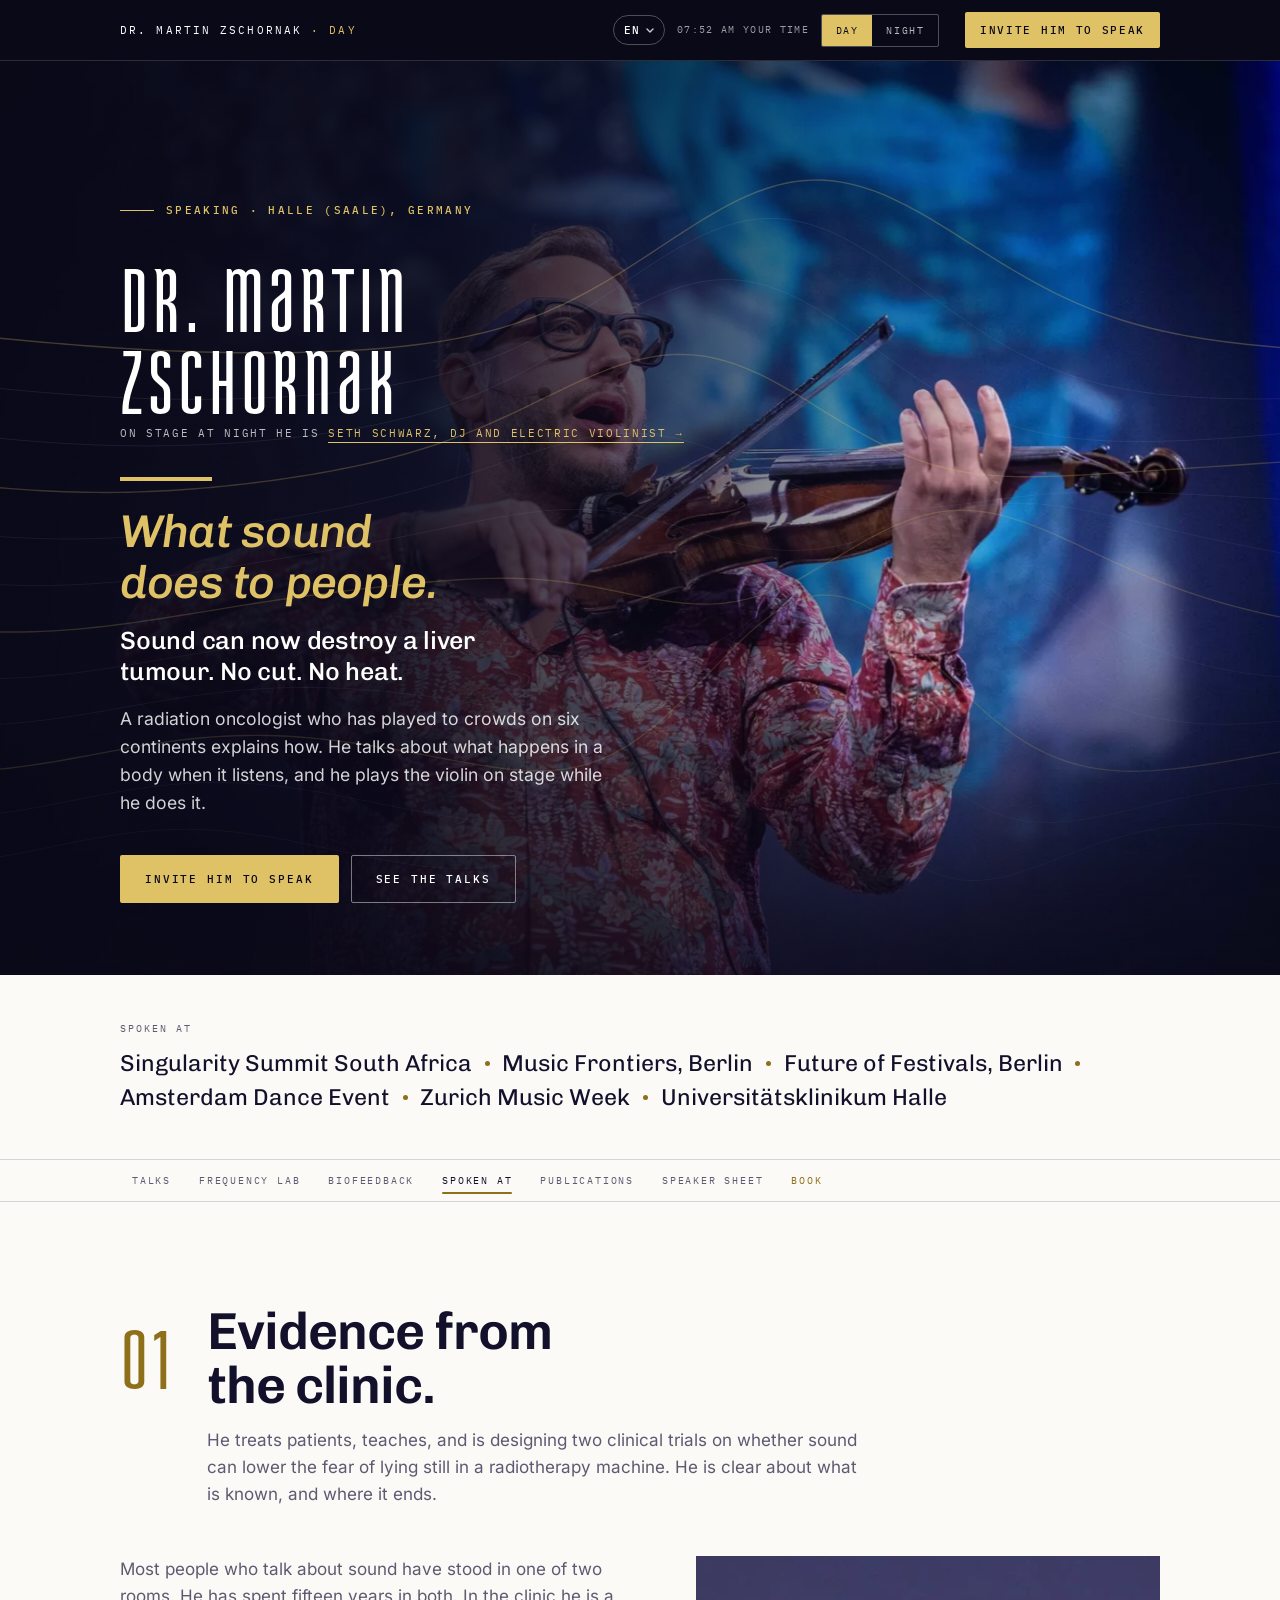
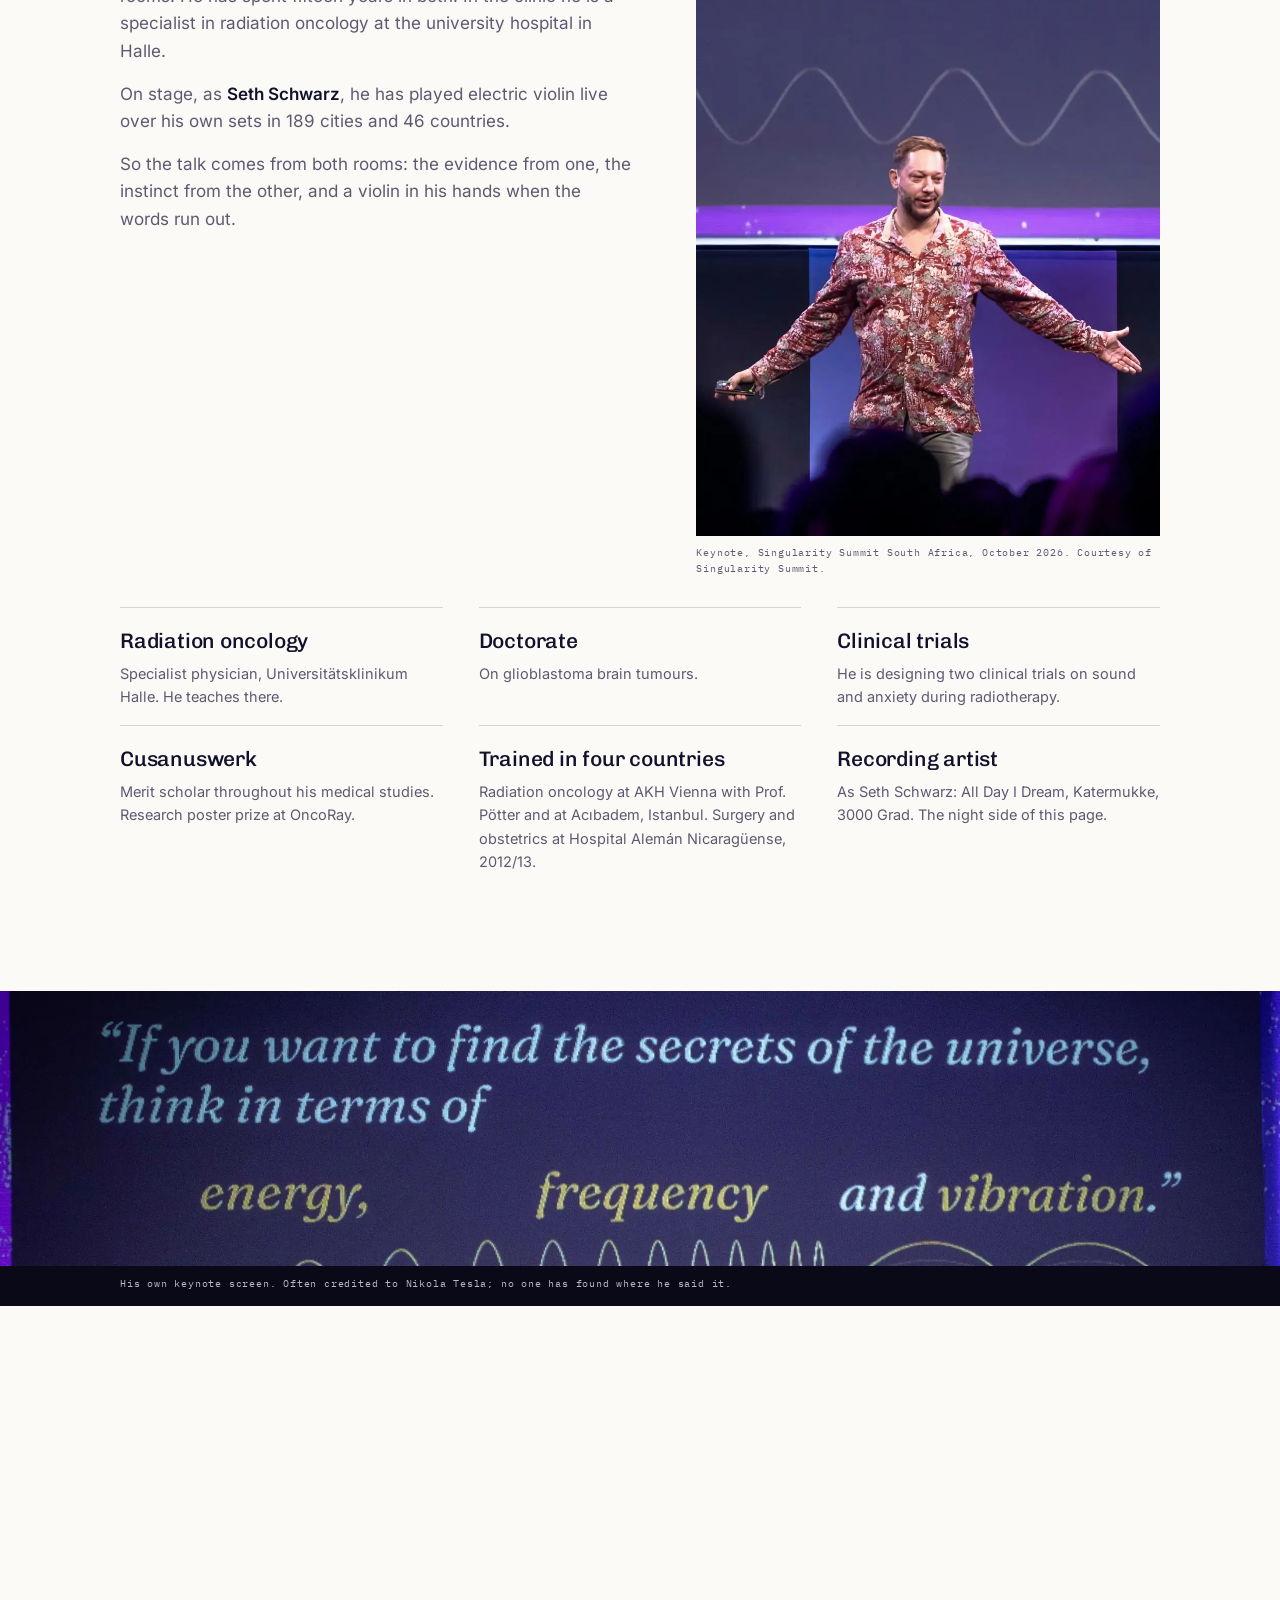
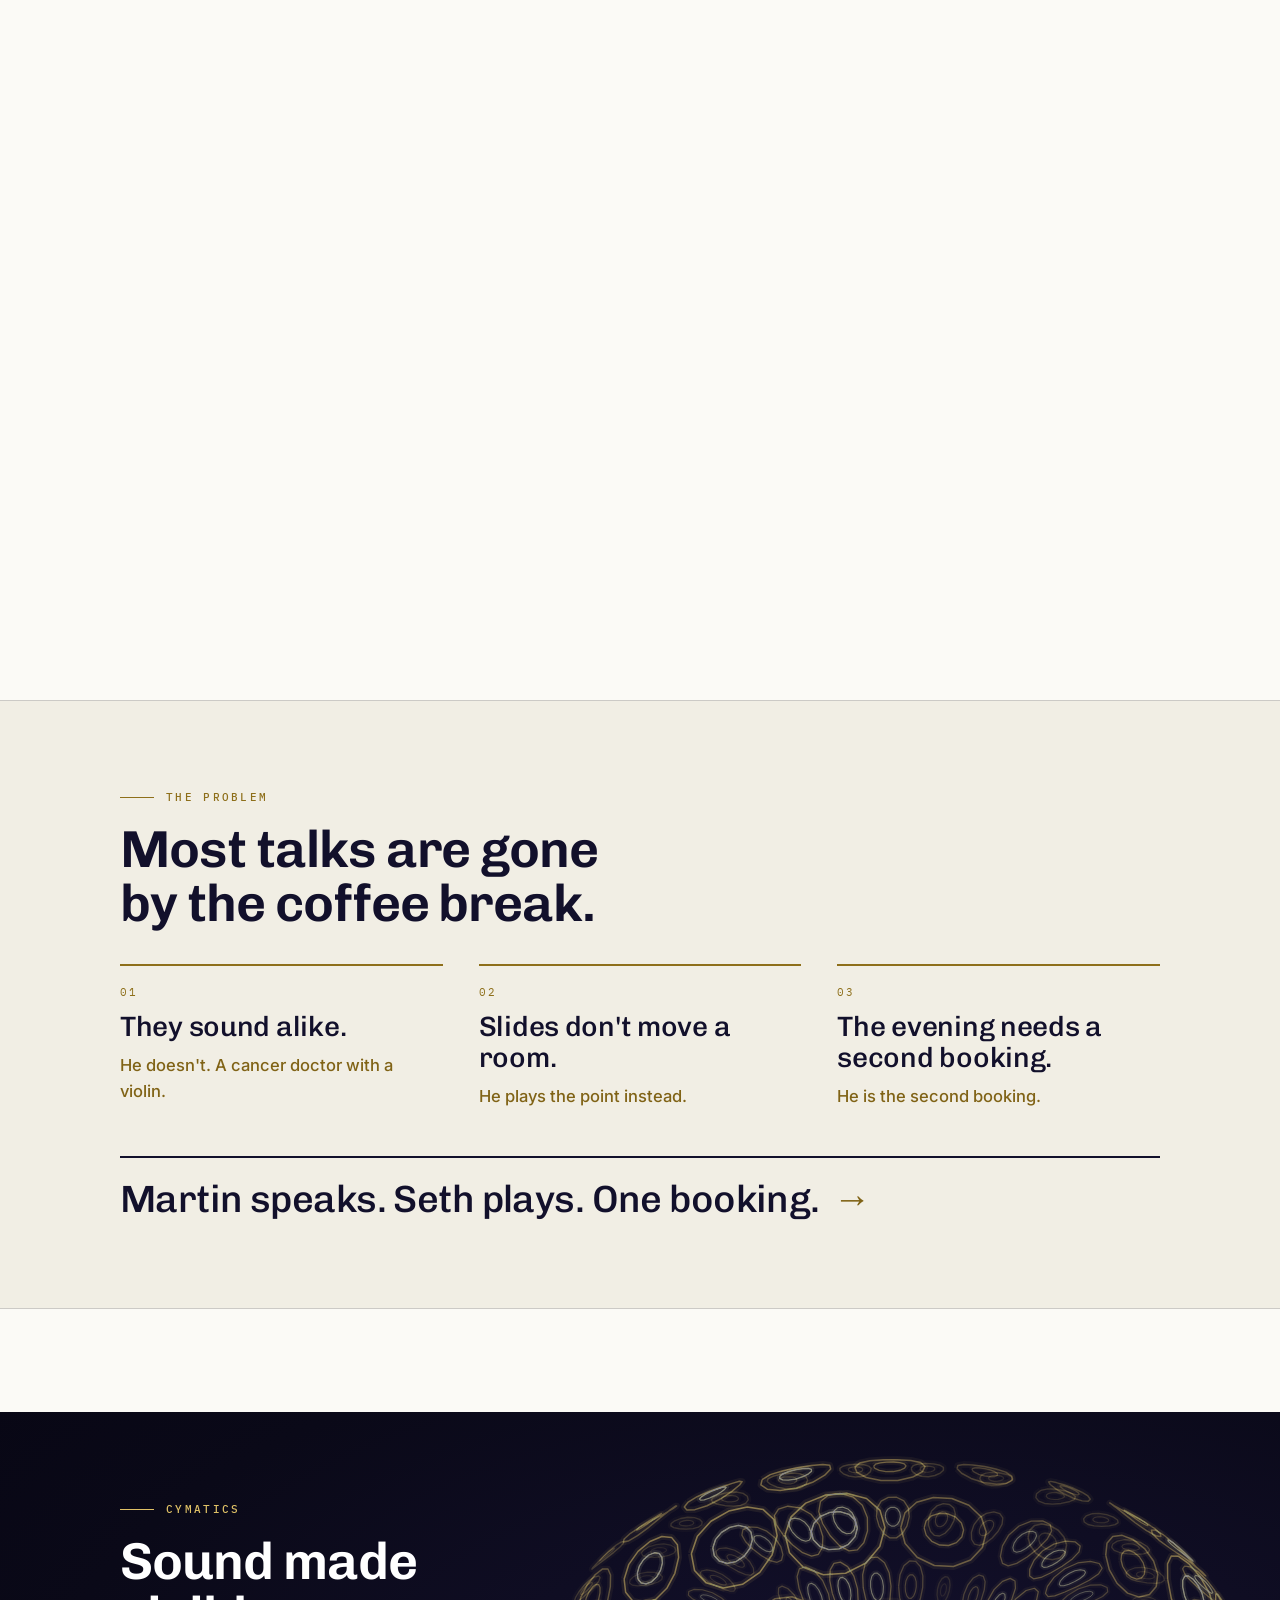
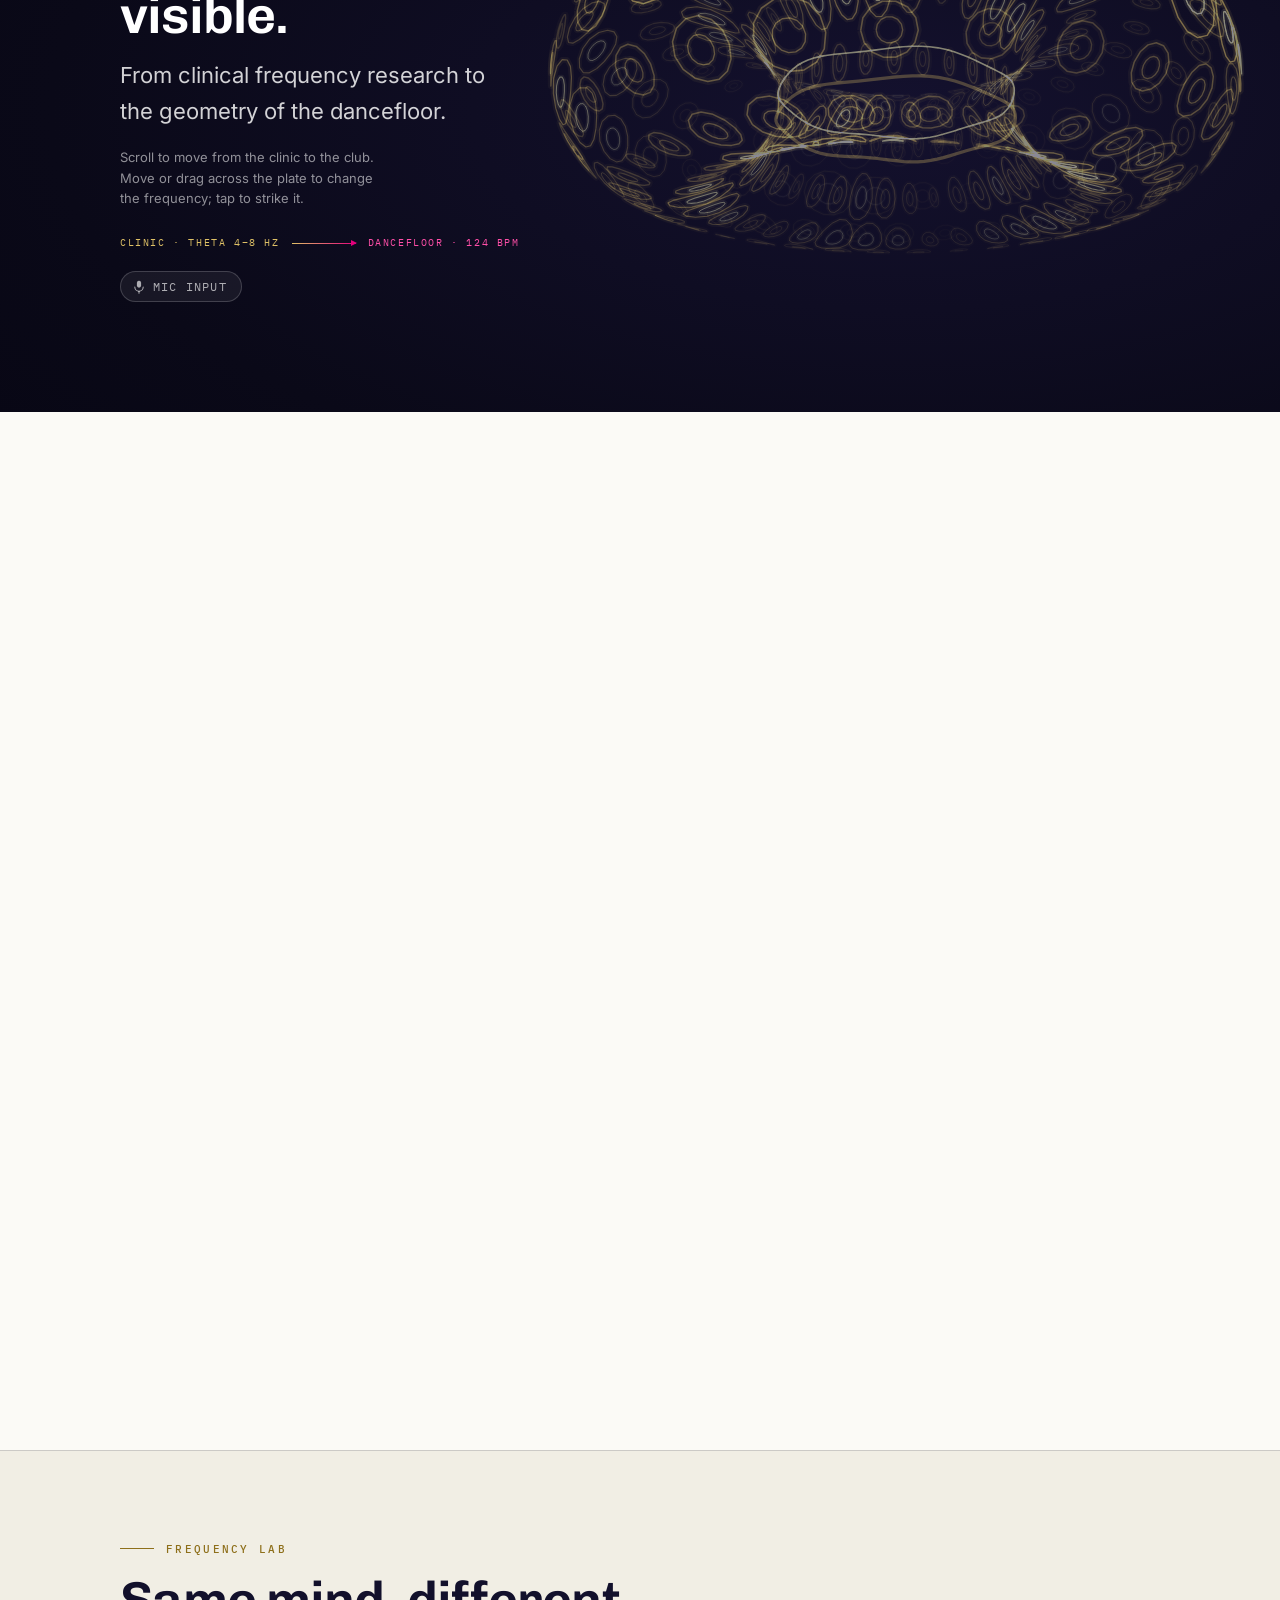
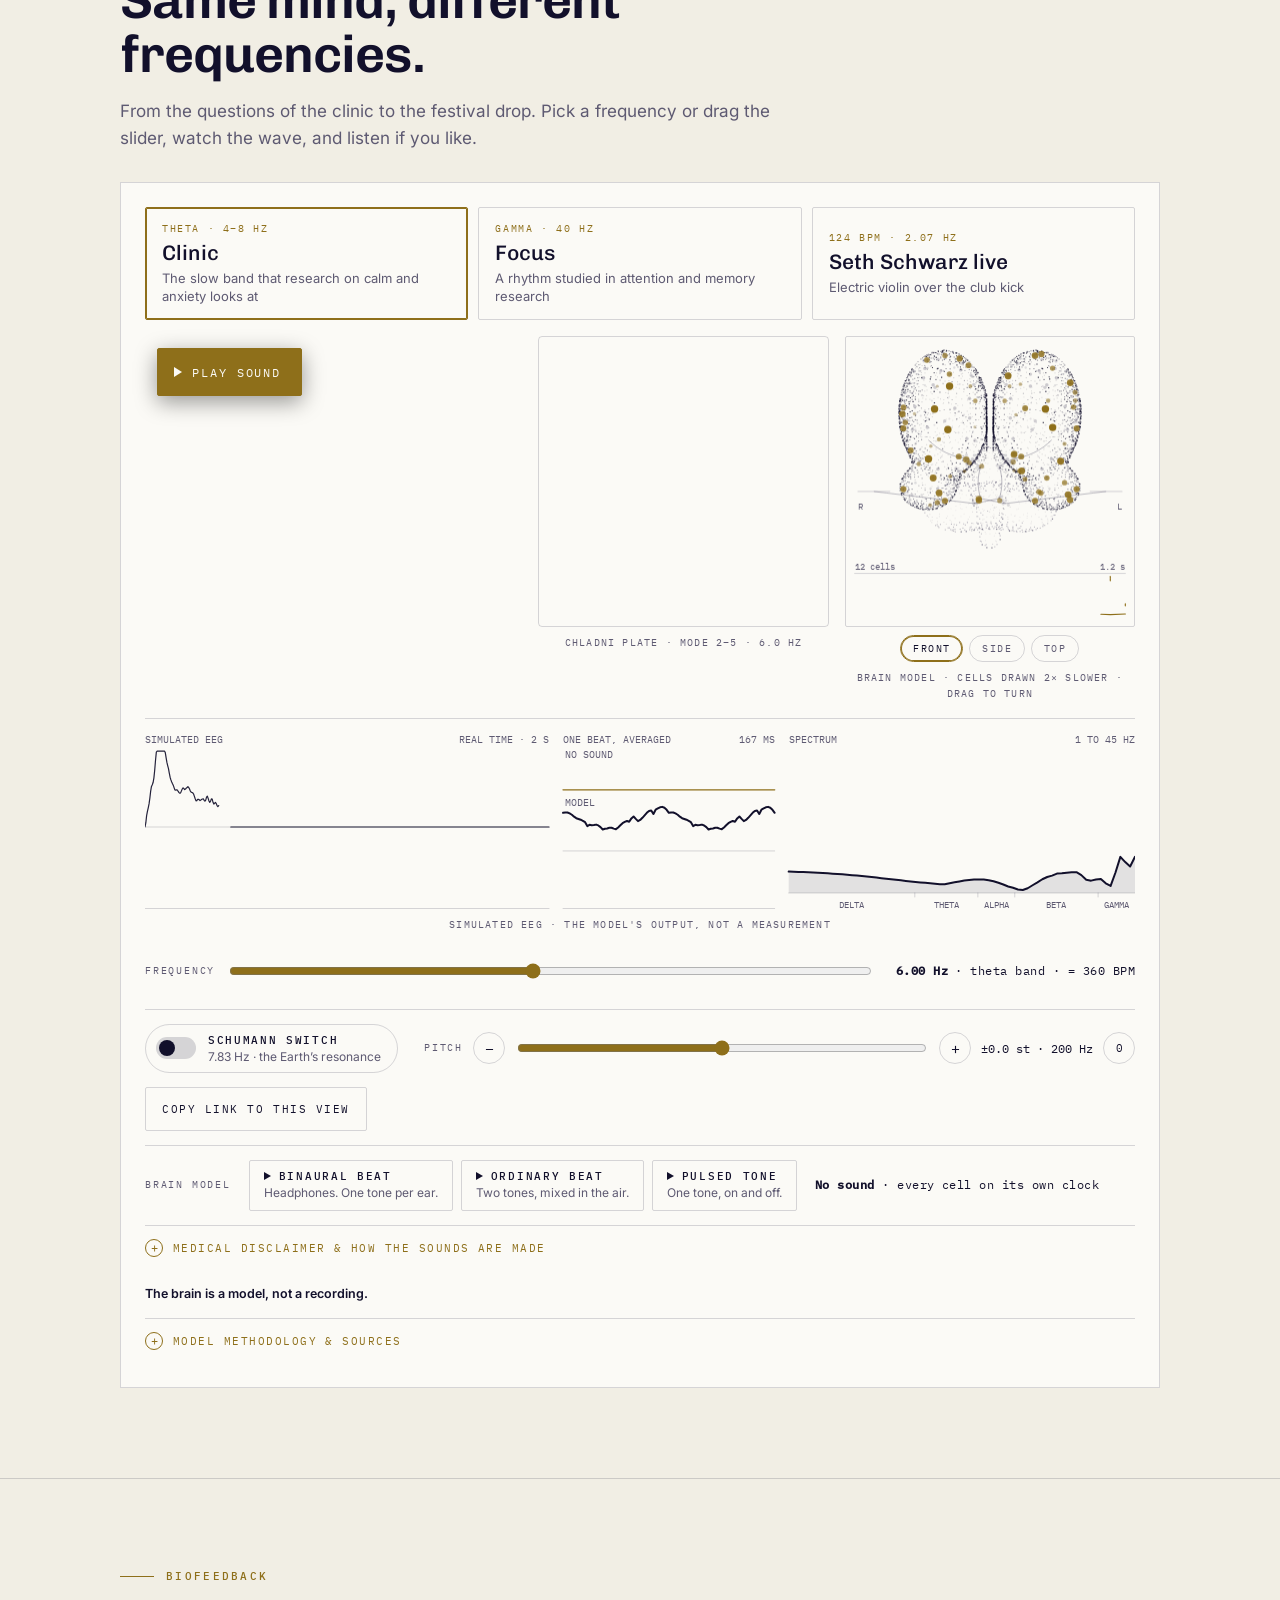
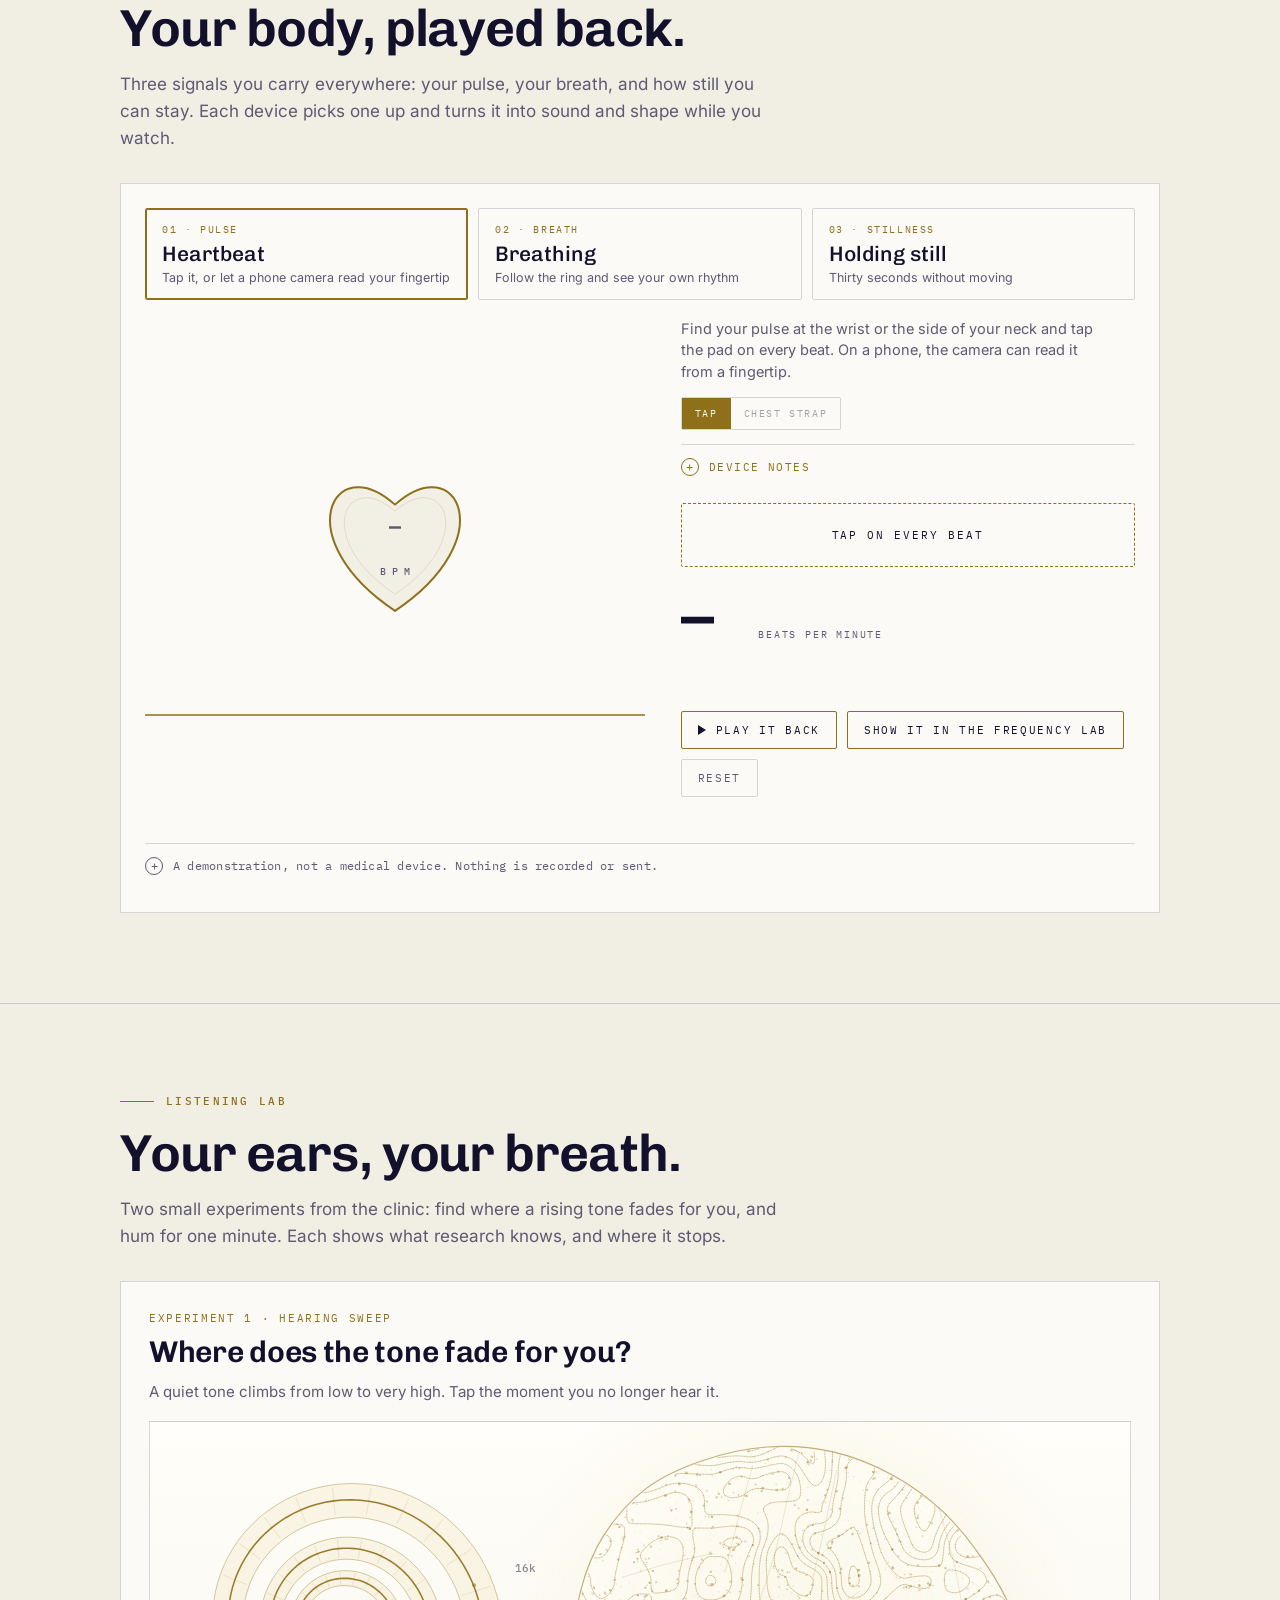
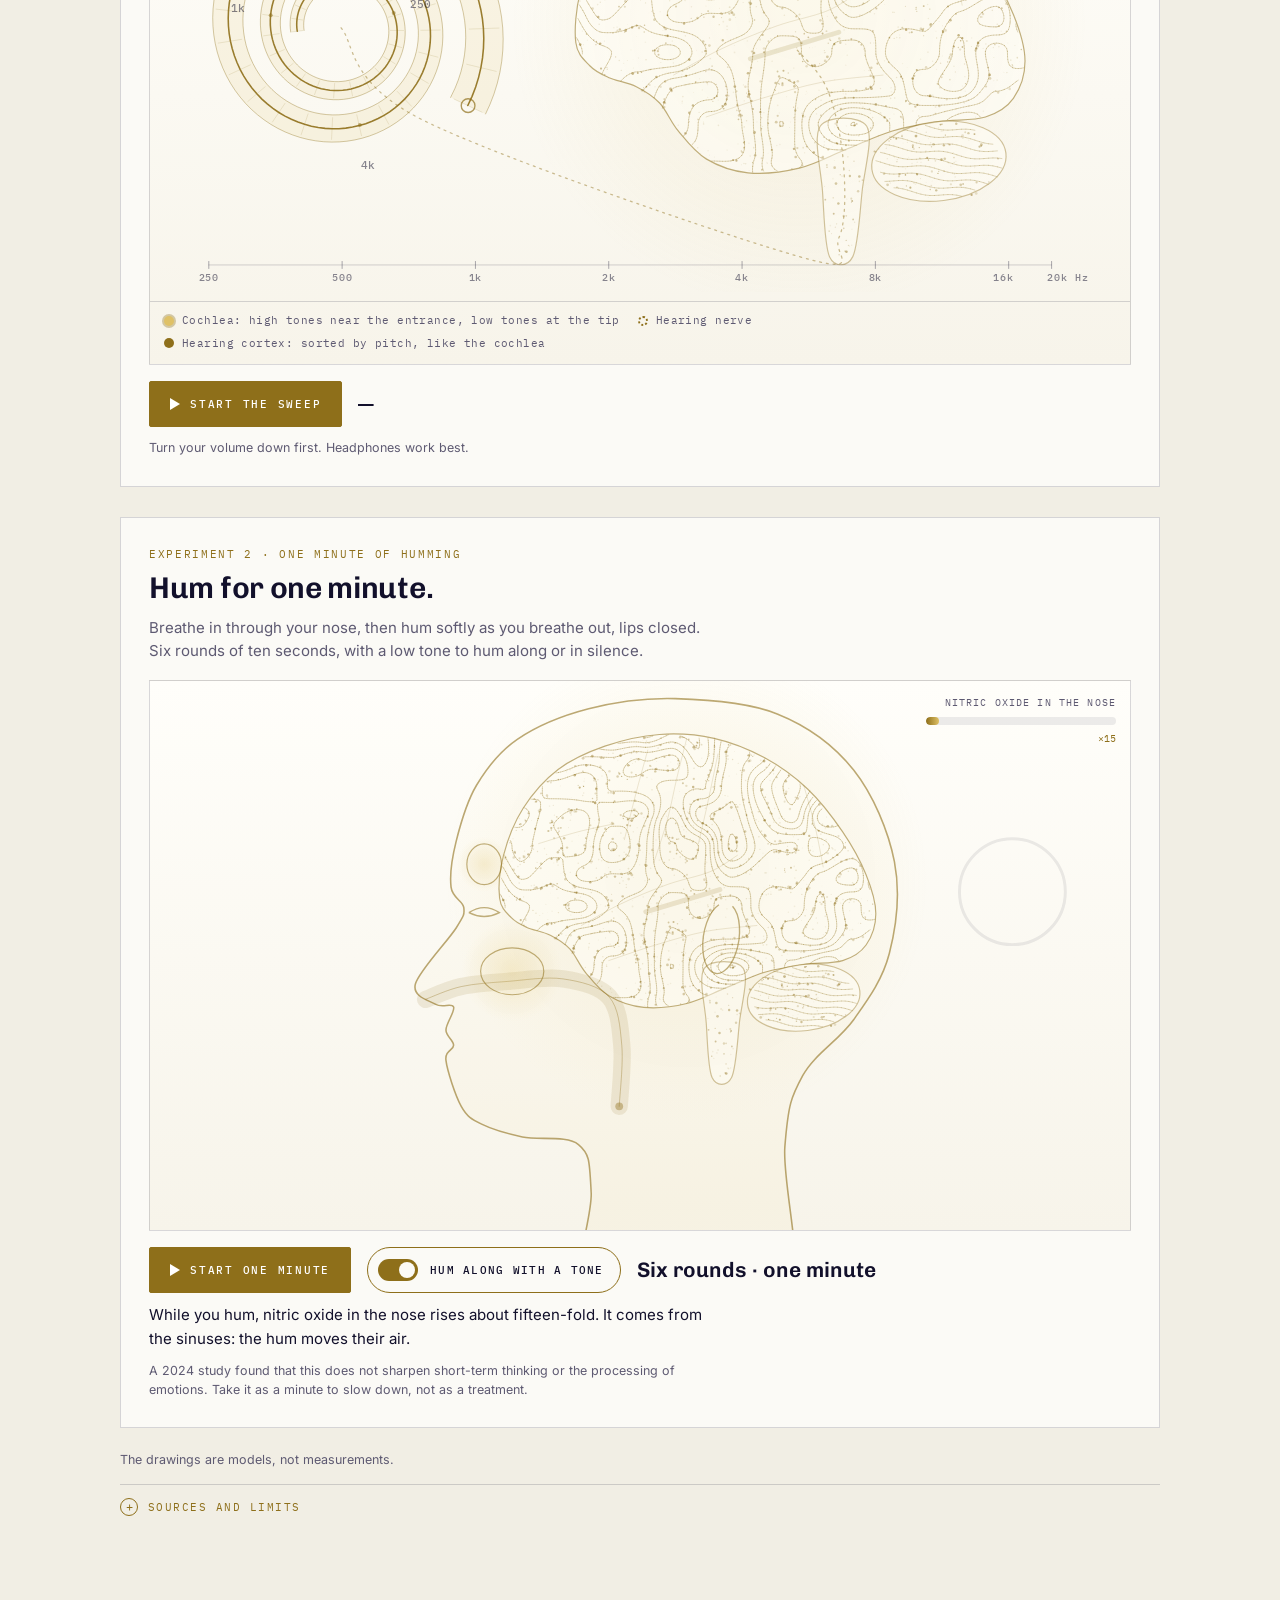
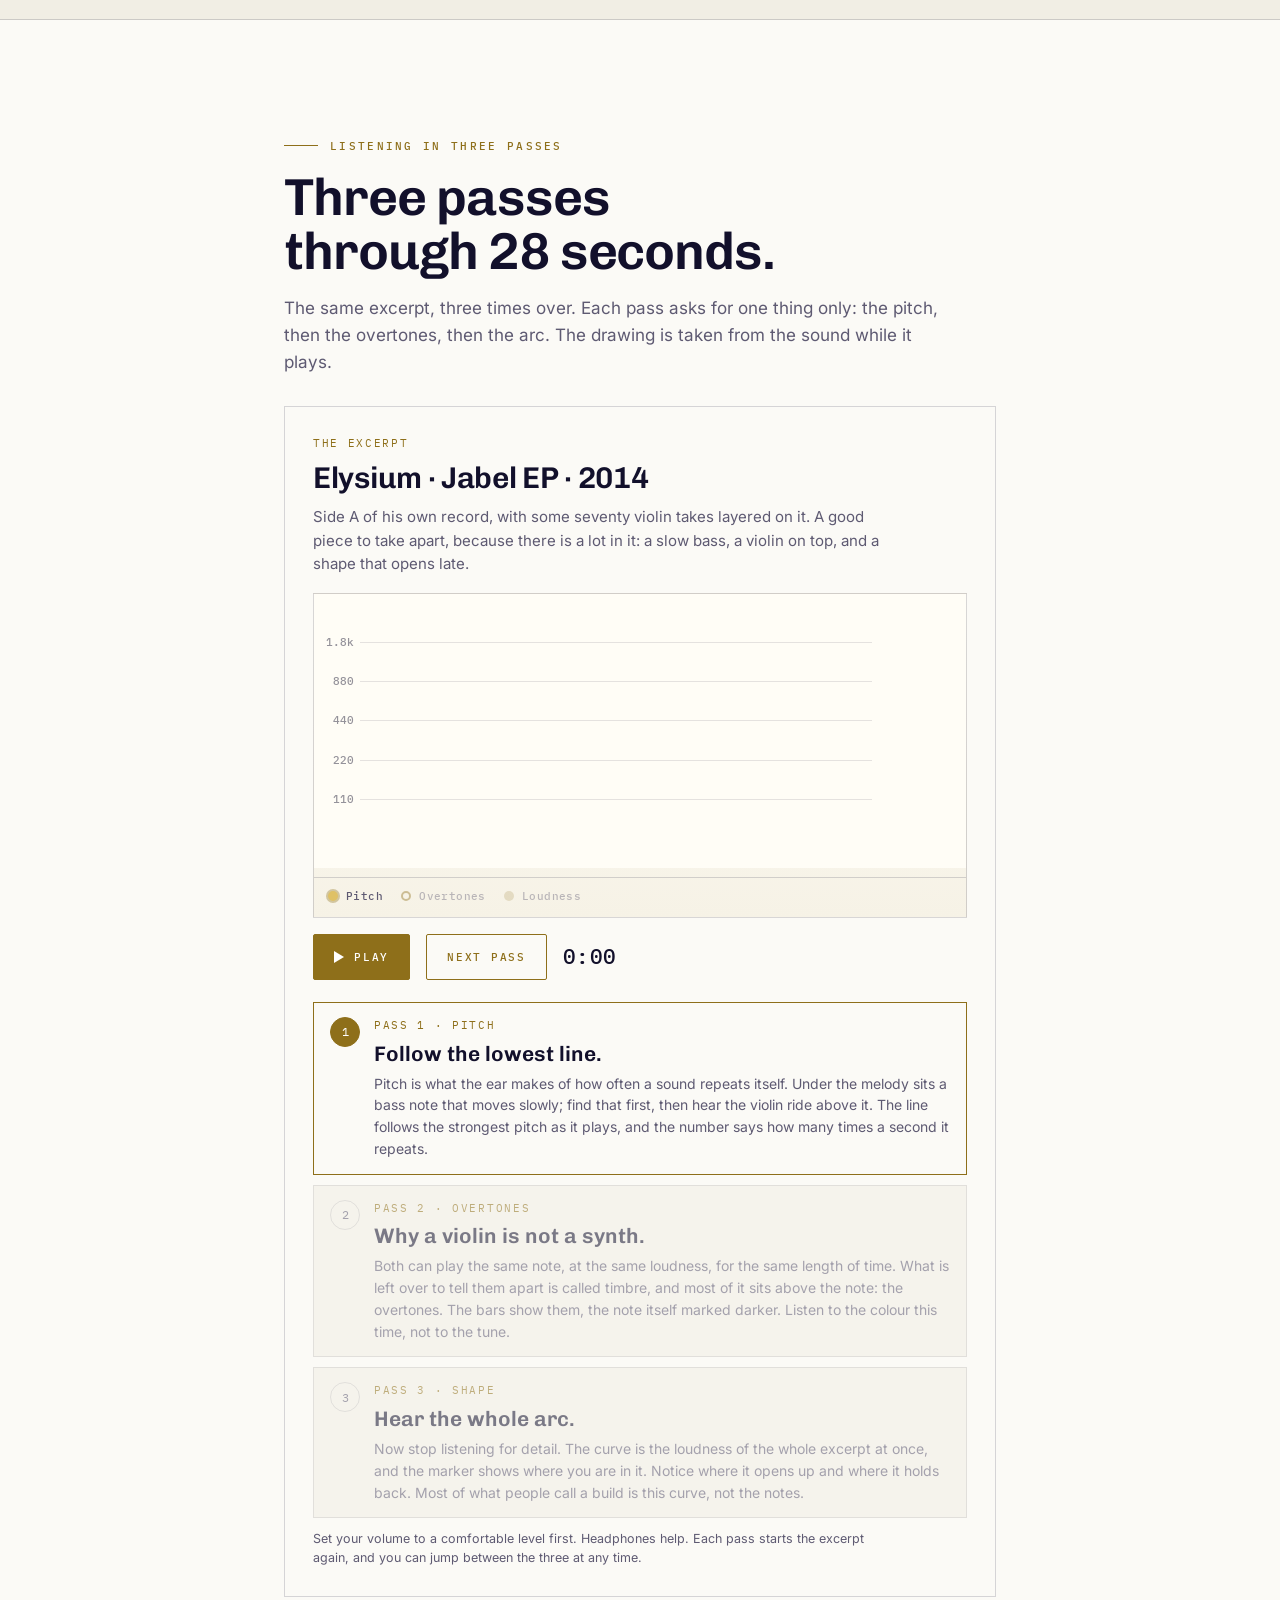
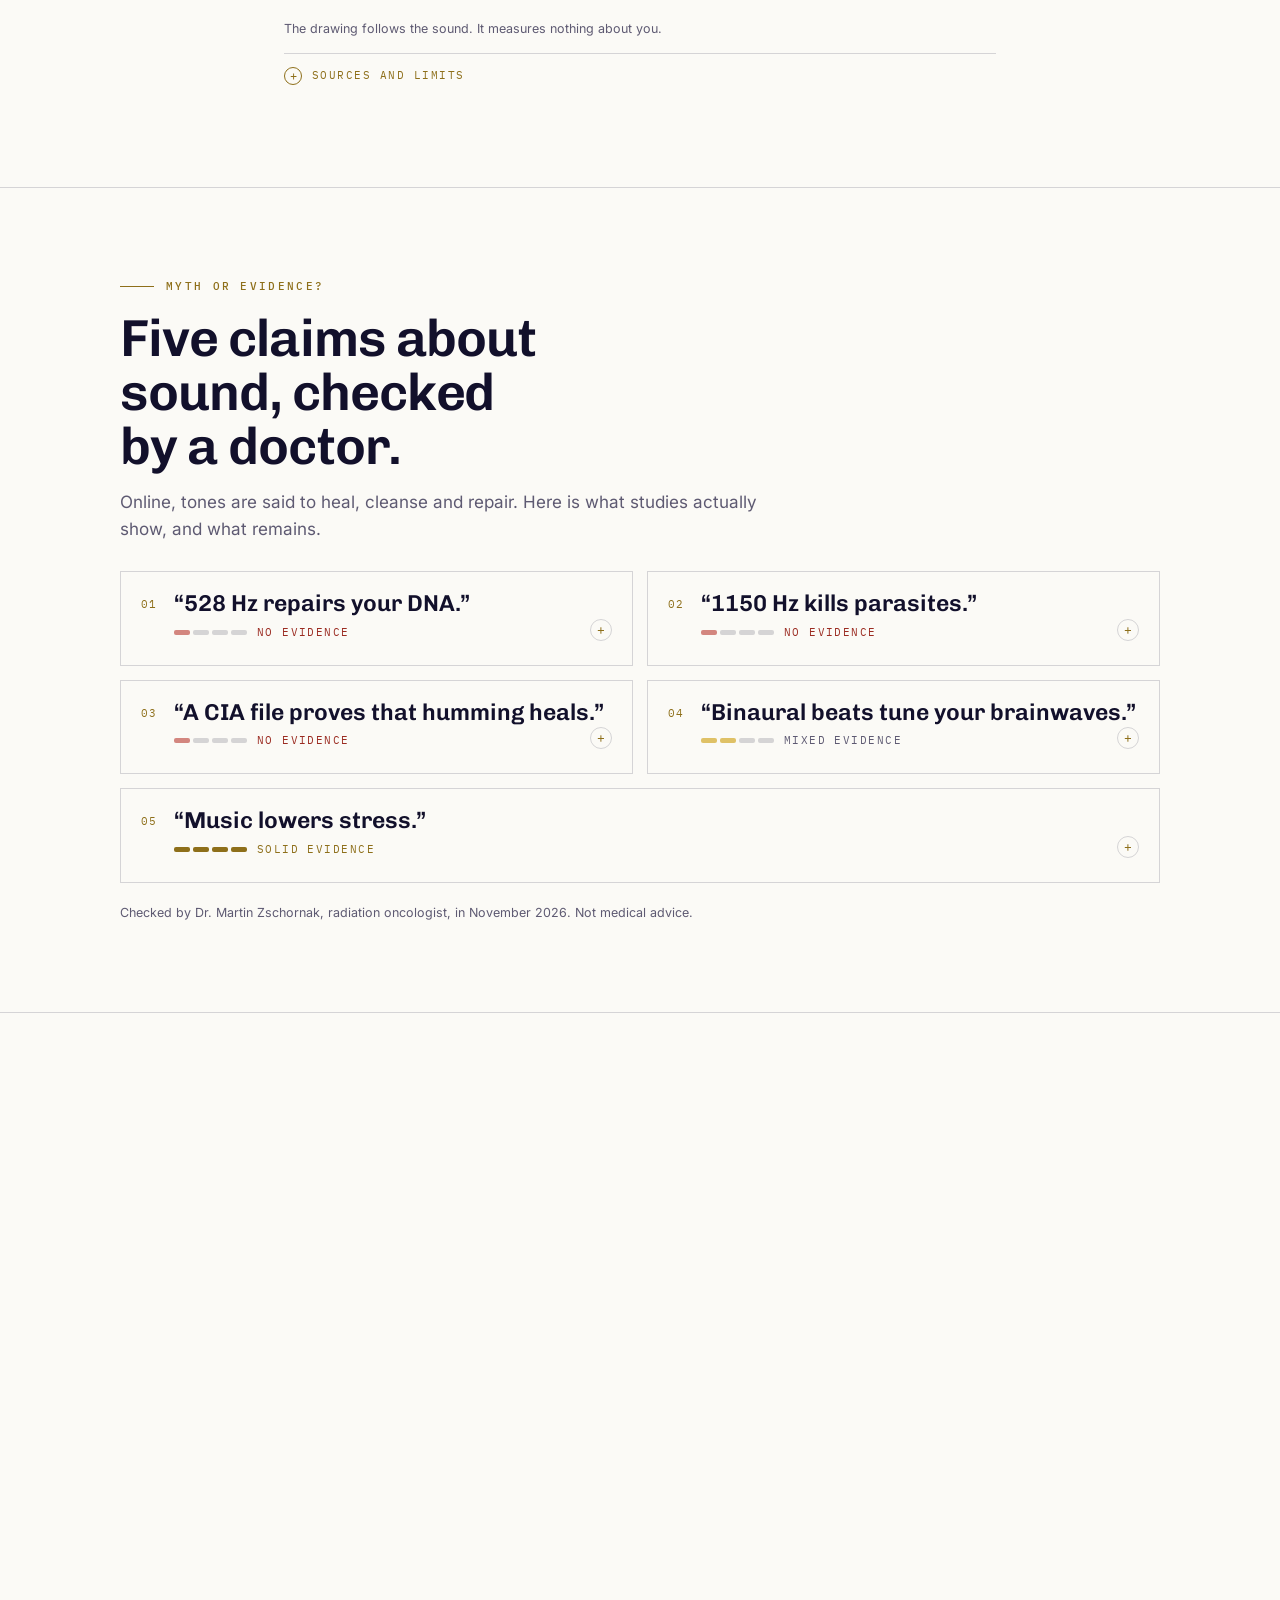
==== commit 5a0792c0: "149: the booking window in all 13 languages; emails to the agency stay English Martin, 28 Nov 2026, " ====
--- a/index.html
+++ b/index.html
@@ -1932,9 +1932,9 @@
         <label>Date<input type="date" id="rqDate" required></label>
         <label>Back-up date<input type="date" id="rqAlt"></label>
         <label>City and venue<input type="text" id="rqPlace" placeholder="e.g. Lisbon, LX Factory" autocomplete="off"></label>
-        <label>Event type<select id="rqType"><option>Festival</option><option>Club night</option><option>Private event</option><option>Brand or corporate</option><option>Talk or keynote</option><option>Other</option></select></label>
-        <label>Set<select id="rqSet"><option>DJ set with live violin</option><option>ARTEMIDES with Lydgen (voice and violin)</option><option>Concert or ambient set</option><option>Talk plus set</option></select></label>
-        <label>Set length<select id="rqLen"><option>2 hours</option><option>1 hour</option><option>3 hours or more</option><option>Sunrise or sunset slot</option><option>To discuss</option></select></label>
+        <label>Event type<select id="rqType"><option value="Festival">Festival</option><option value="Club night">Club night</option><option value="Private event">Private event</option><option value="Brand or corporate">Brand or corporate</option><option value="Talk or keynote">Talk or keynote</option><option value="Other">Other</option></select></label>
+        <label>Set<select id="rqSet"><option value="DJ set with live violin">DJ set with live violin</option><option value="ARTEMIDES with Lydgen (voice and violin)">ARTEMIDES with Lydgen (voice and violin)</option><option value="Concert or ambient set">Concert or ambient set</option><option value="Talk plus set">Talk plus set</option></select></label>
+        <label>Set length<select id="rqLen"><option value="2 hours">2 hours</option><option value="1 hour">1 hour</option><option value="3 hours or more">3 hours or more</option><option value="Sunrise or sunset slot">Sunrise or sunset slot</option><option value="To discuss">To discuss</option></select></label>
         <label>Audience size<input type="text" id="rqSize" placeholder="e.g. 800" inputmode="numeric"></label>
         <label>Budget<input type="text" id="rqBudget" placeholder="Your budget, or 'to discuss'"></label>
         <label class="wide">About the event<textarea id="rqBrief" placeholder="The crowd, the vibe, the line-up, the slot, travel"></textarea></label>
@@ -6073,7 +6073,7 @@
   }
   function field(f) {
     var a = 'id="bk_' + f.id + '" name="' + f.id + '"' + (f.req ? ' required aria-required="true"' : "") + ' autocomplete="' + (f.ac || "off") + '"' + (f.ph ? ' placeholder="' + esc(f.ph) + '"' : "") + (f.im ? ' inputmode="' + f.im + '"' : "");
-    var c = f.opts ? "<select " + a + ">" + f.opts.map(function (o) { return "<option>" + esc(o) + "</option>"; }).join("") + "</select>" : f.type === "area" ? "<textarea " + a + ' rows="3"></textarea>' : '<input type="' + f.type + '" ' + a + ">";
+    var c = f.opts ? "<select " + a + ">" + f.opts.map(function (o) { return '<option value="' + esc(o) + '">' + esc(o) + "</option>"; }).join("") + "</select>" : f.type === "area" ? "<textarea " + a + ' rows="3"></textarea>' : '<input type="' + f.type + '" ' + a + ">";
     return "<label" + (f.wide ? ' class="bk-wide"' : "") + ' data-step="' + stepOf(f.id) + '"><span>' + esc(f.label) + (f.req ? ' <i aria-hidden="true">*</i>' : "") + "</span>" + c + "</label>";
   }
   function read() { each.call(q.fields.querySelectorAll("input,select,textarea"), function (n) { vals[n.name] = n.value; if (n.type === "date") n.classList.toggle("bk-empty", !n.value); }); }
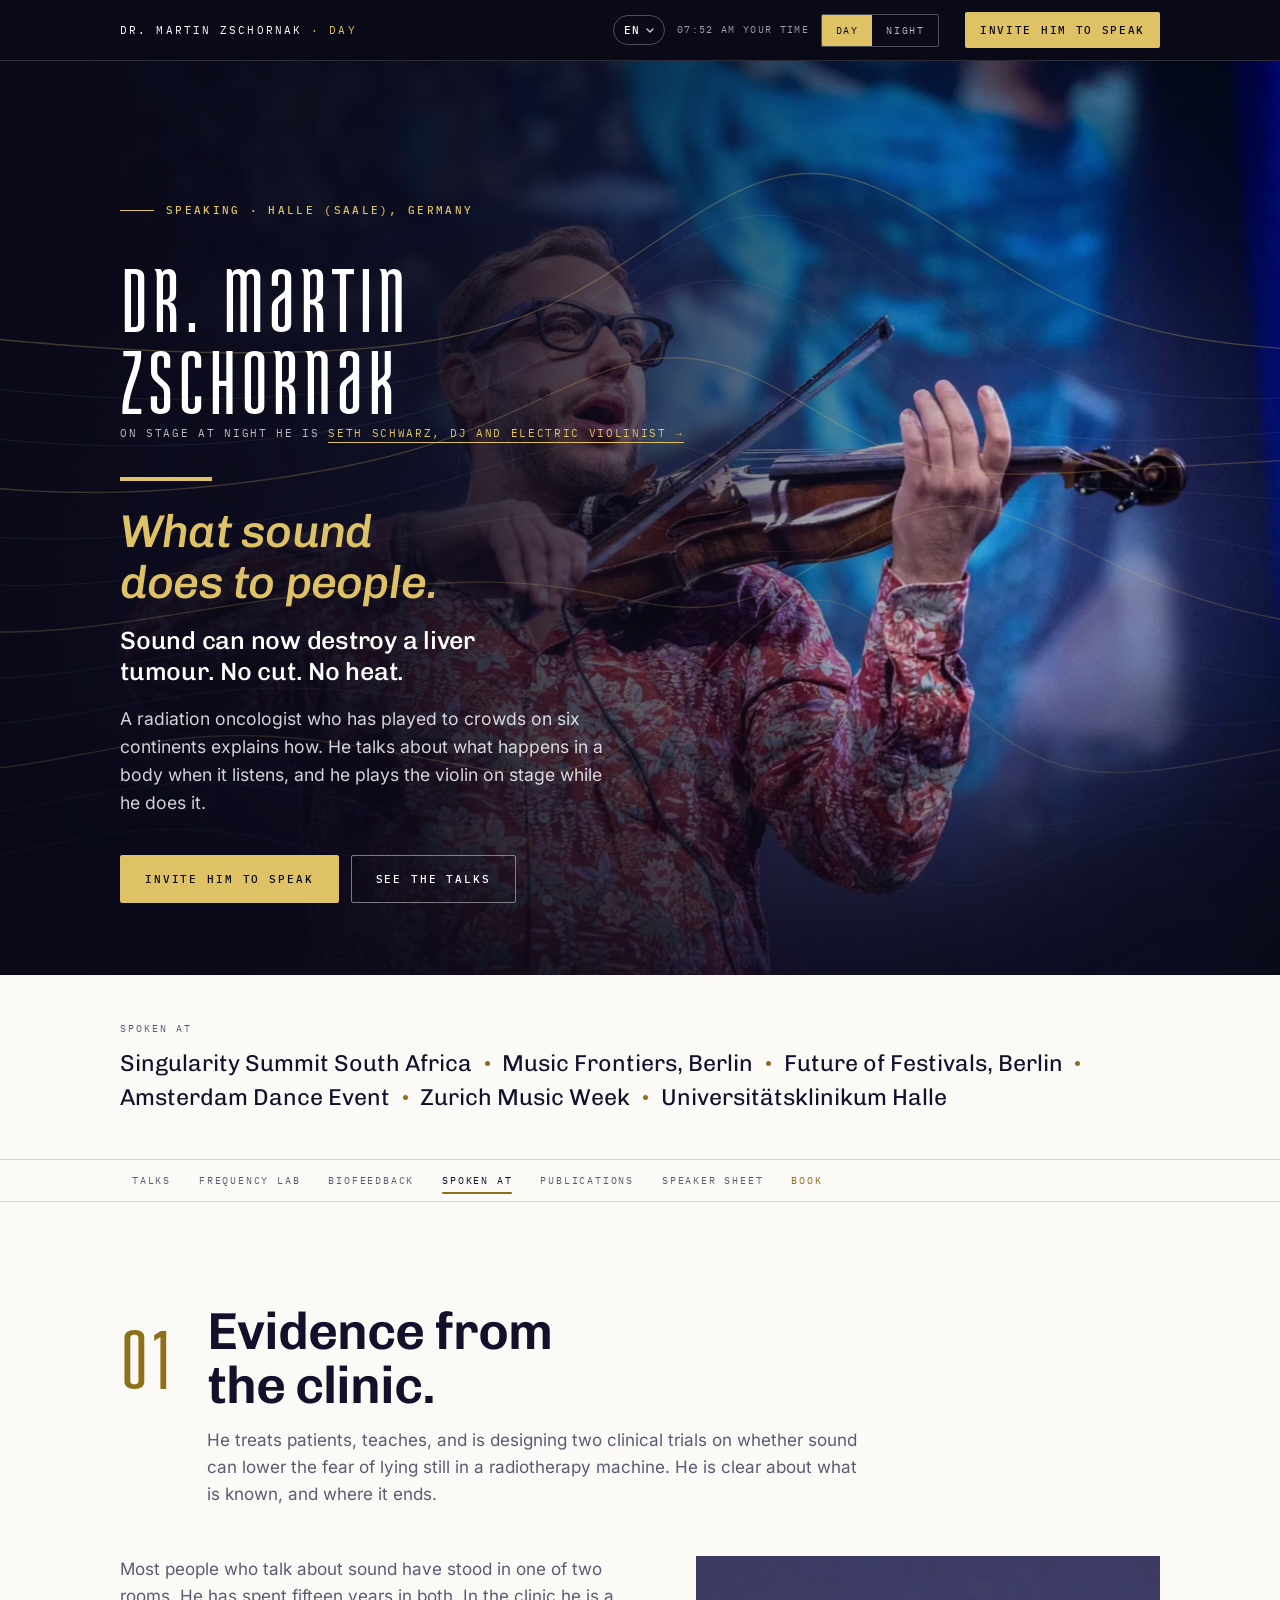
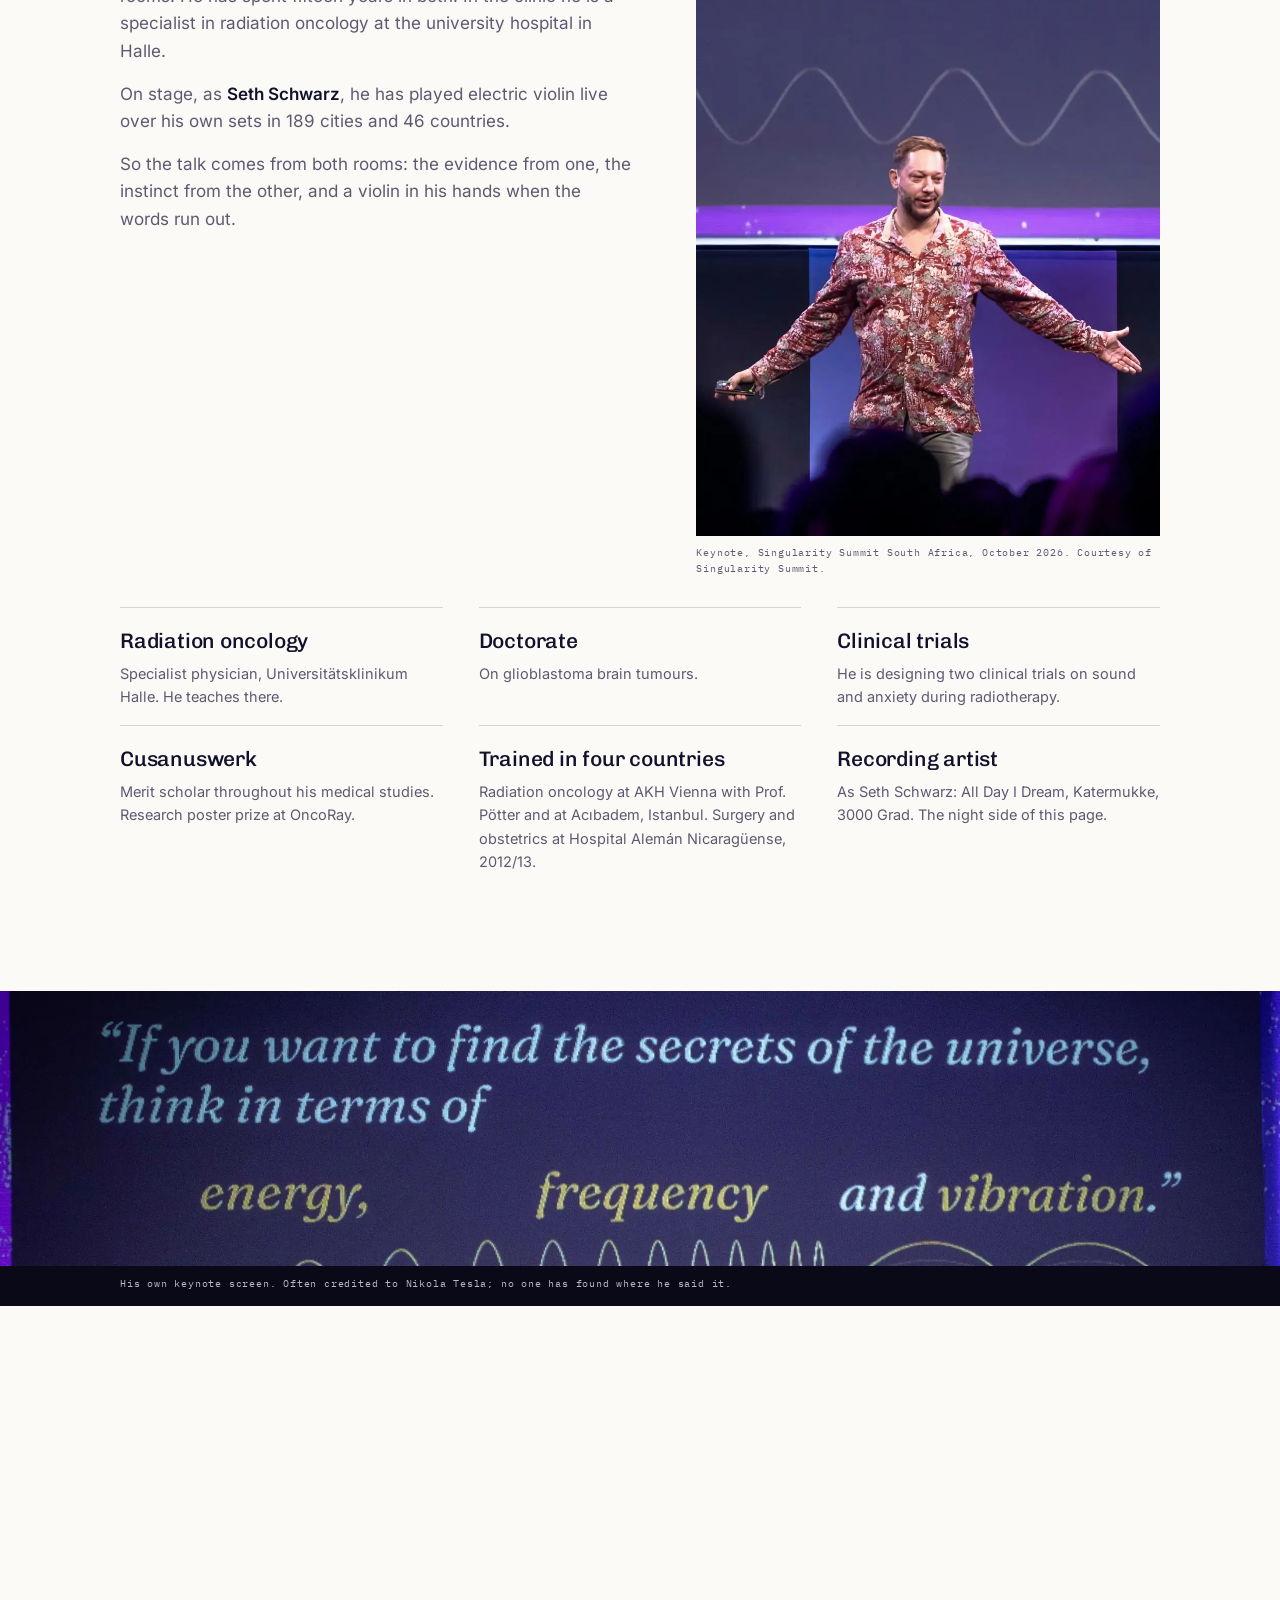
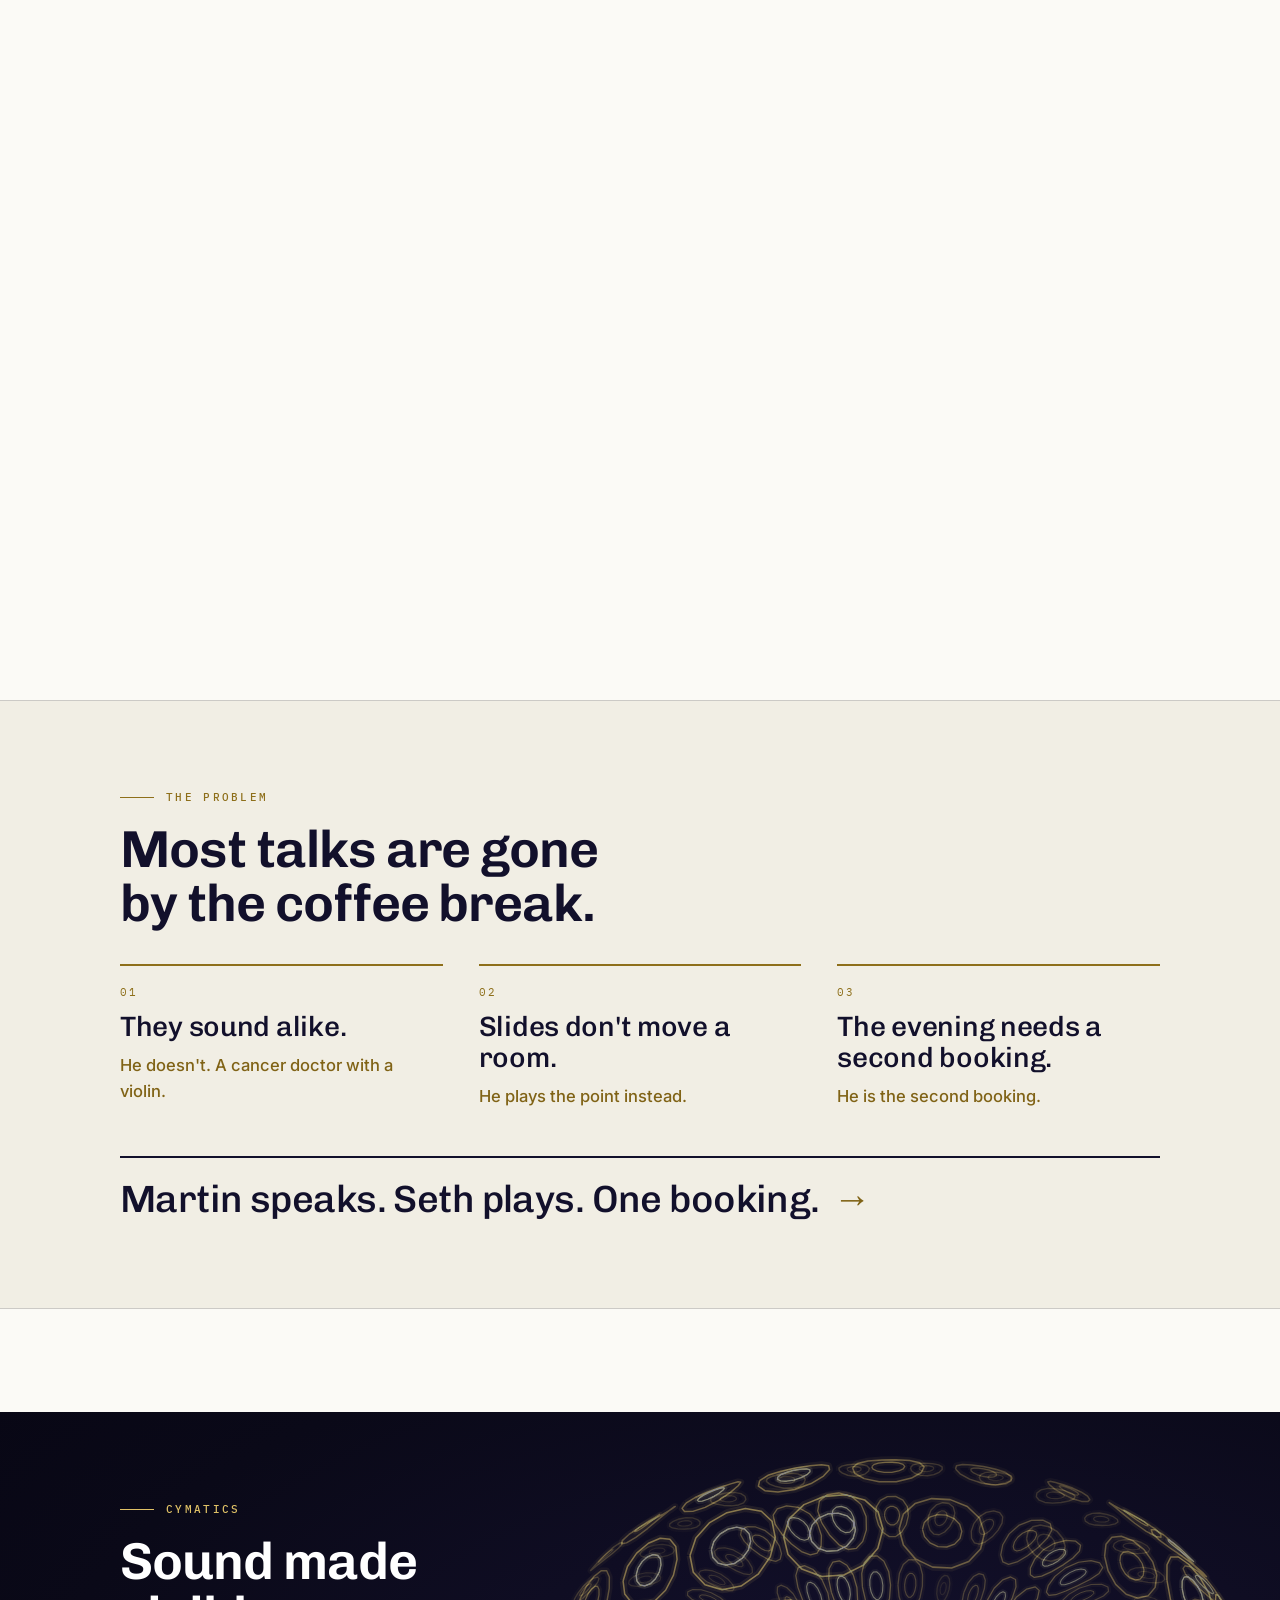
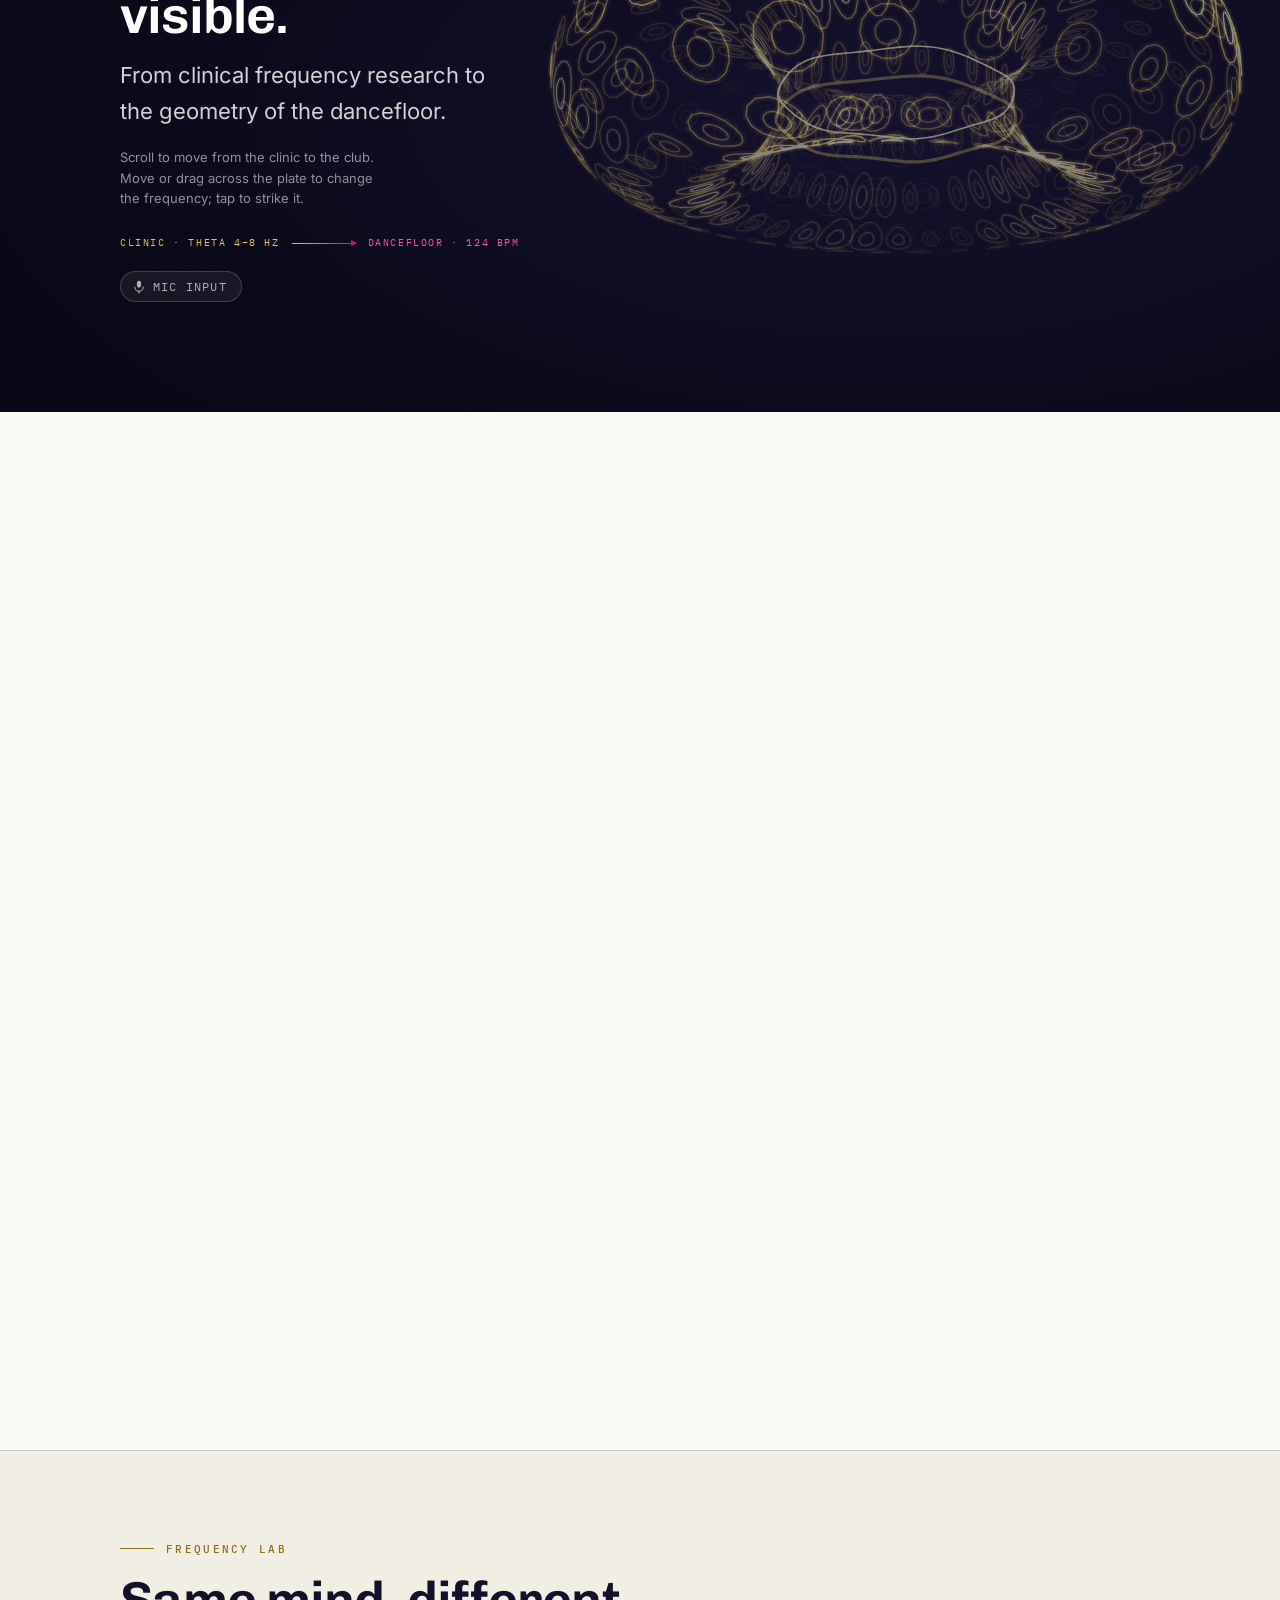
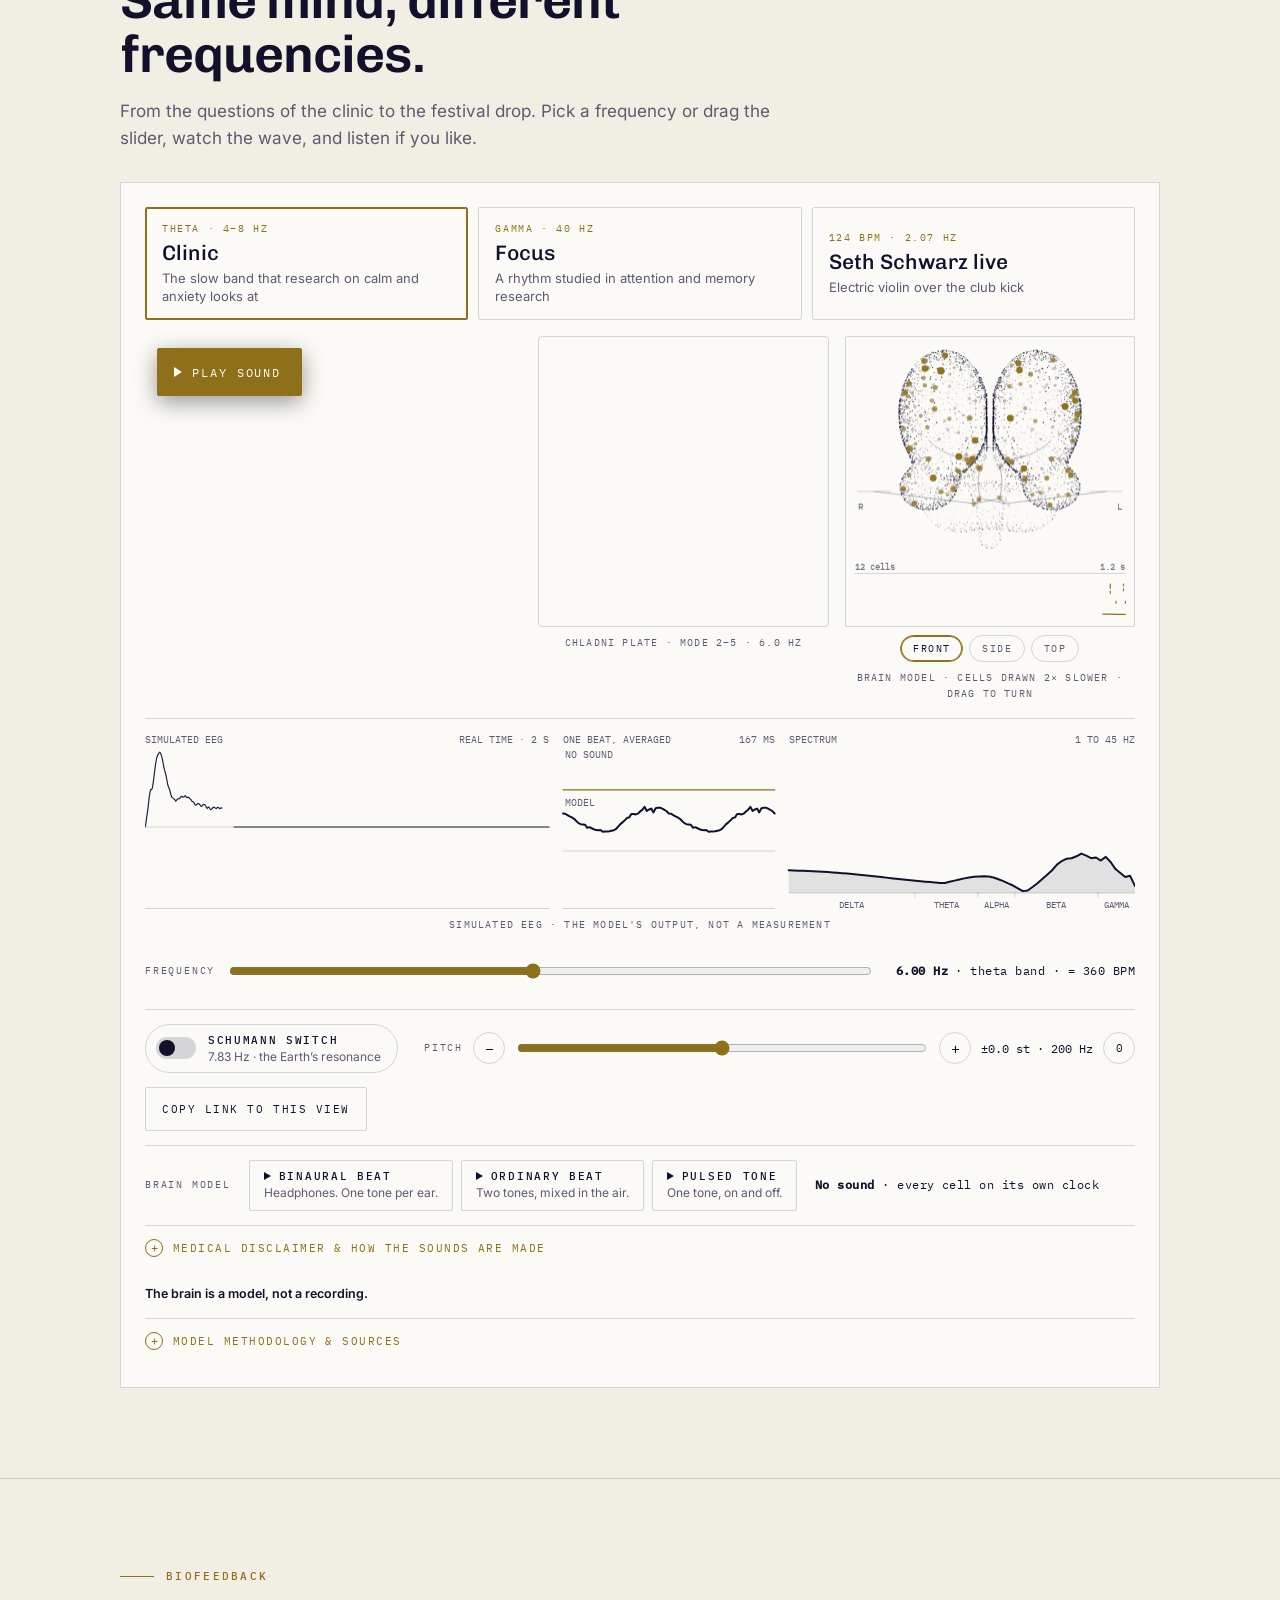
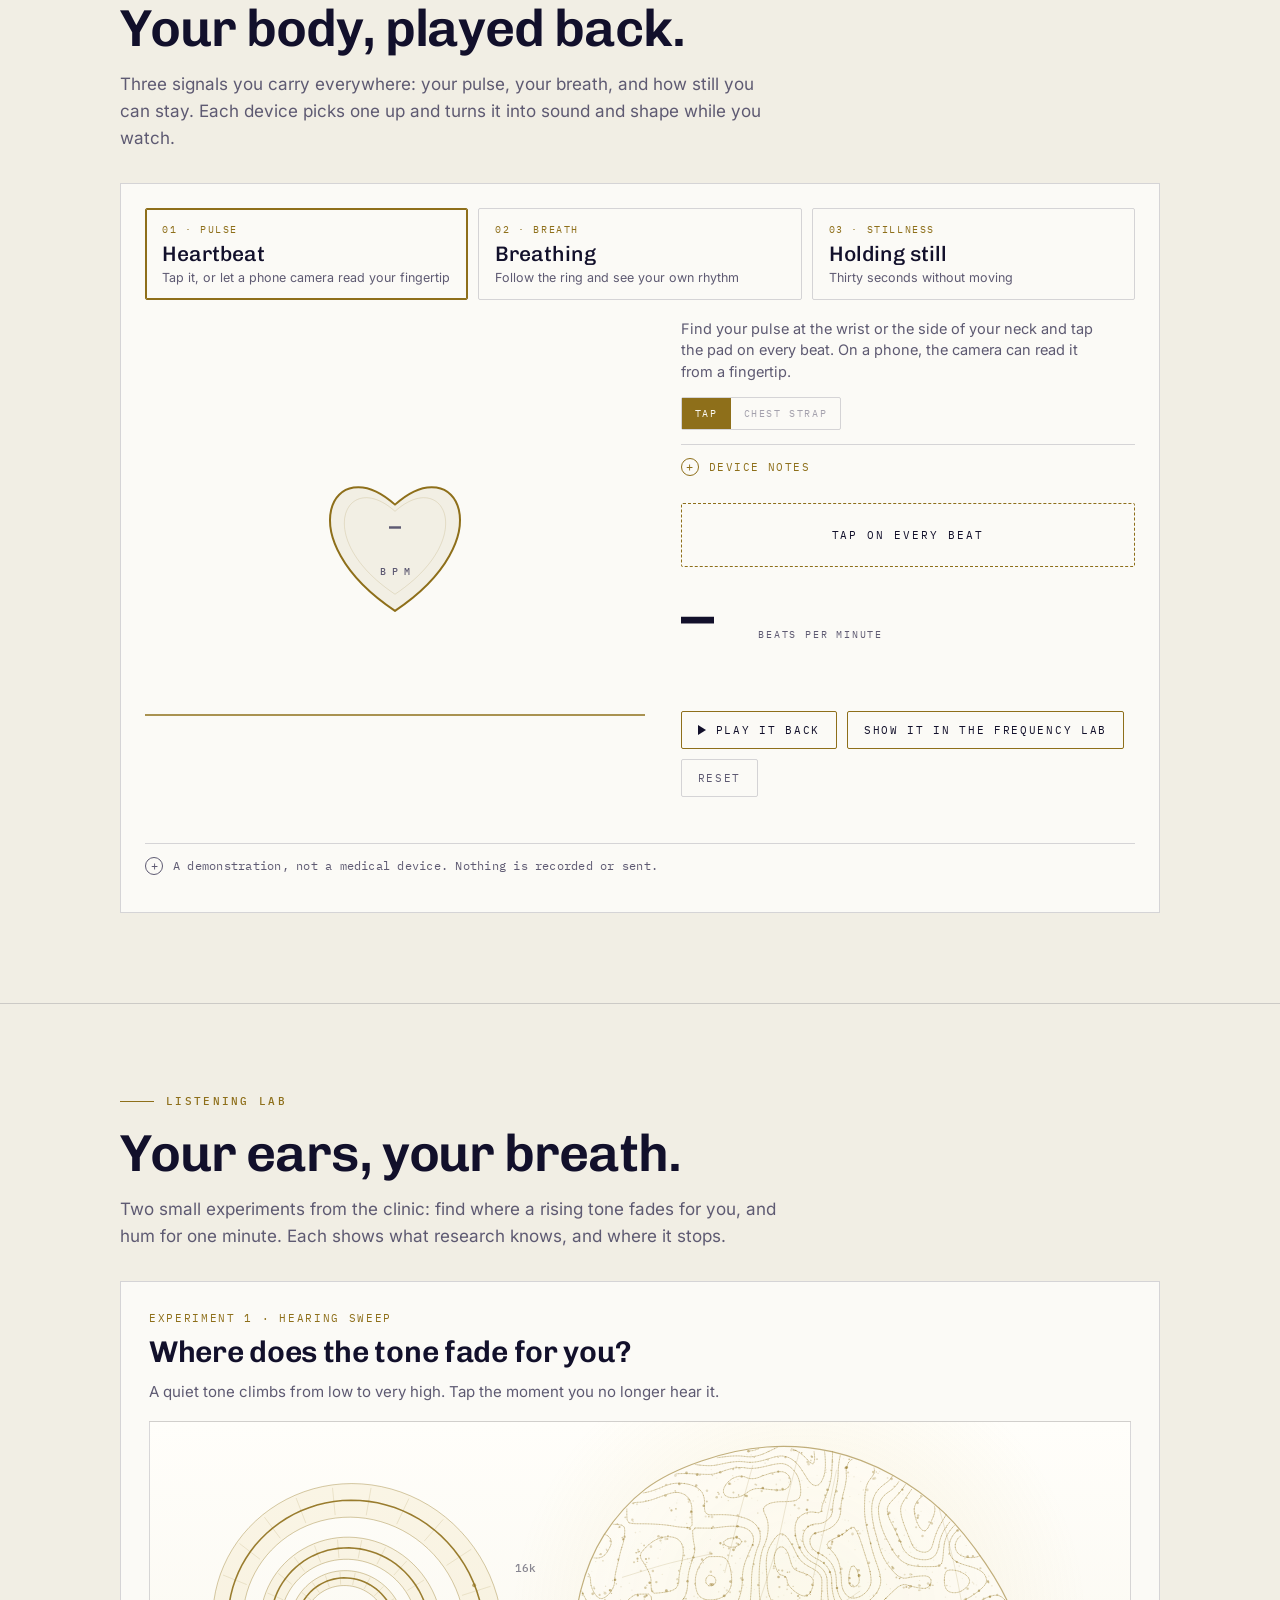
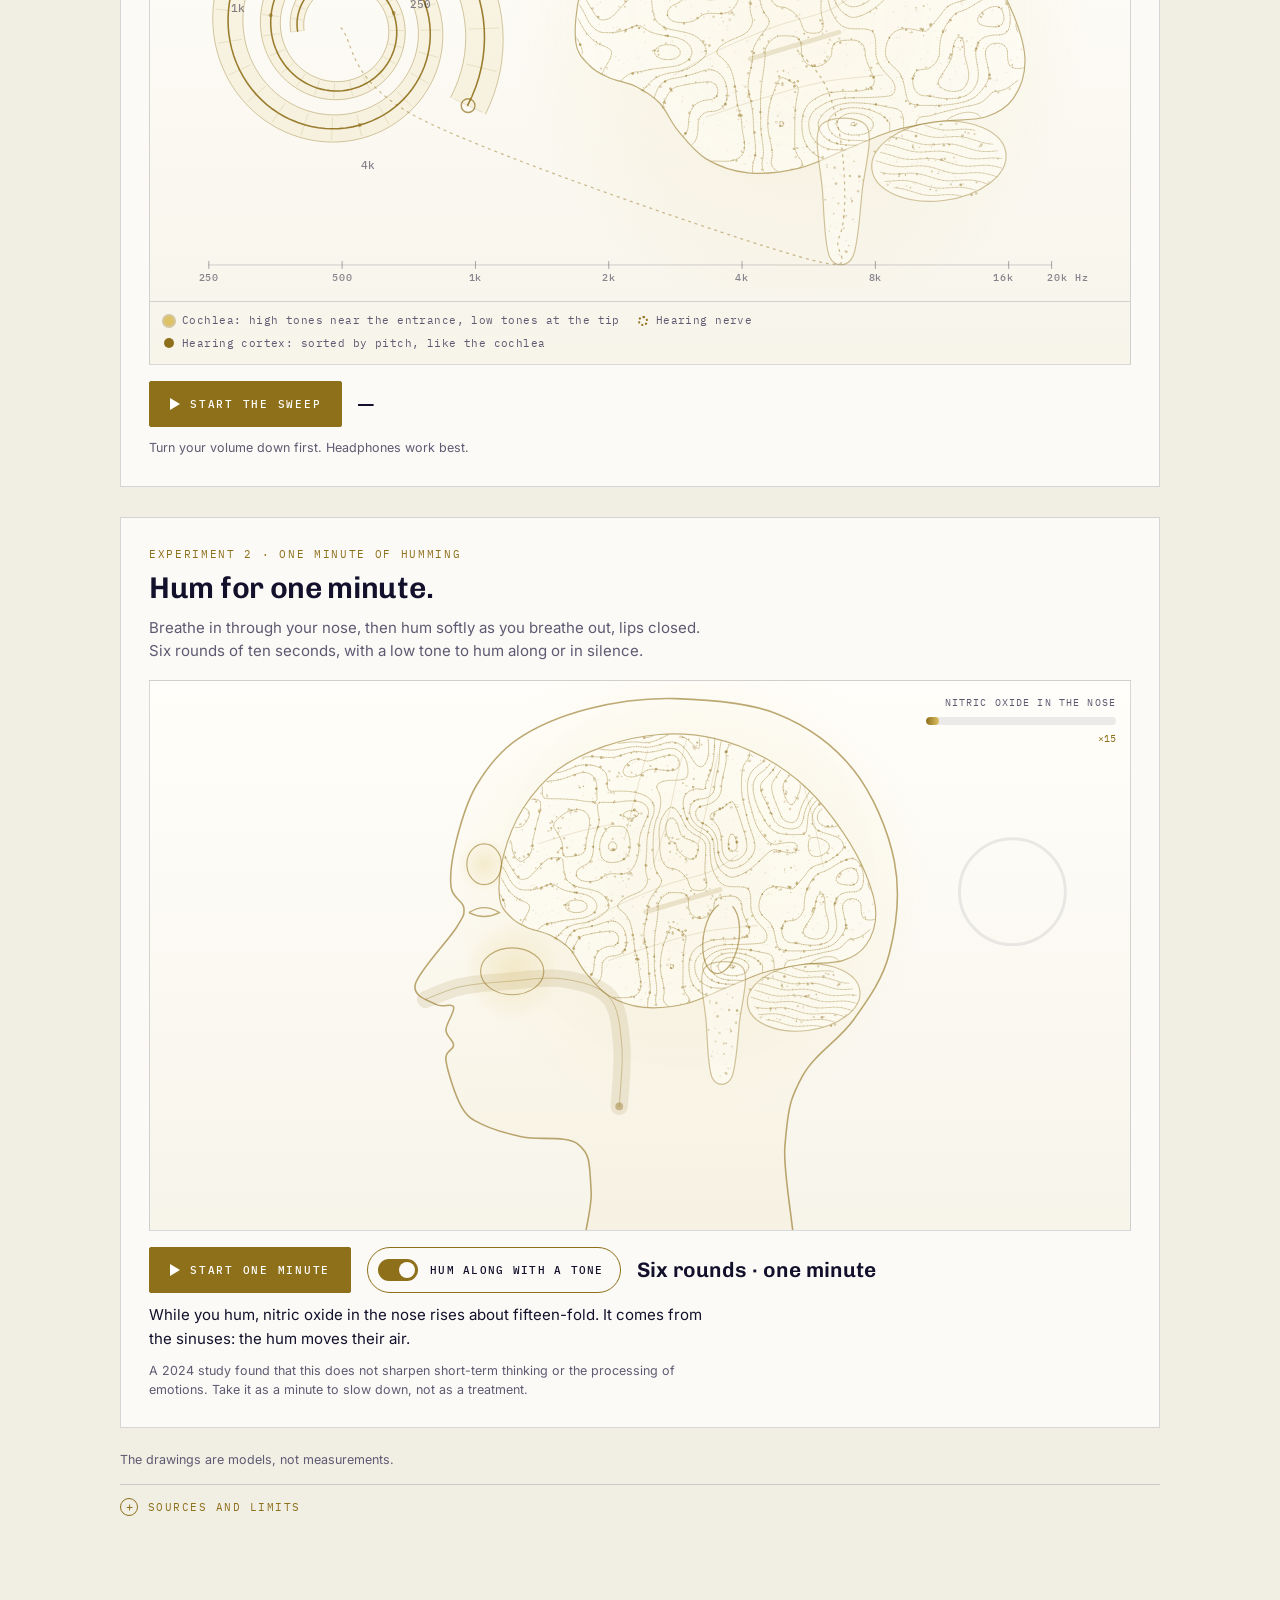
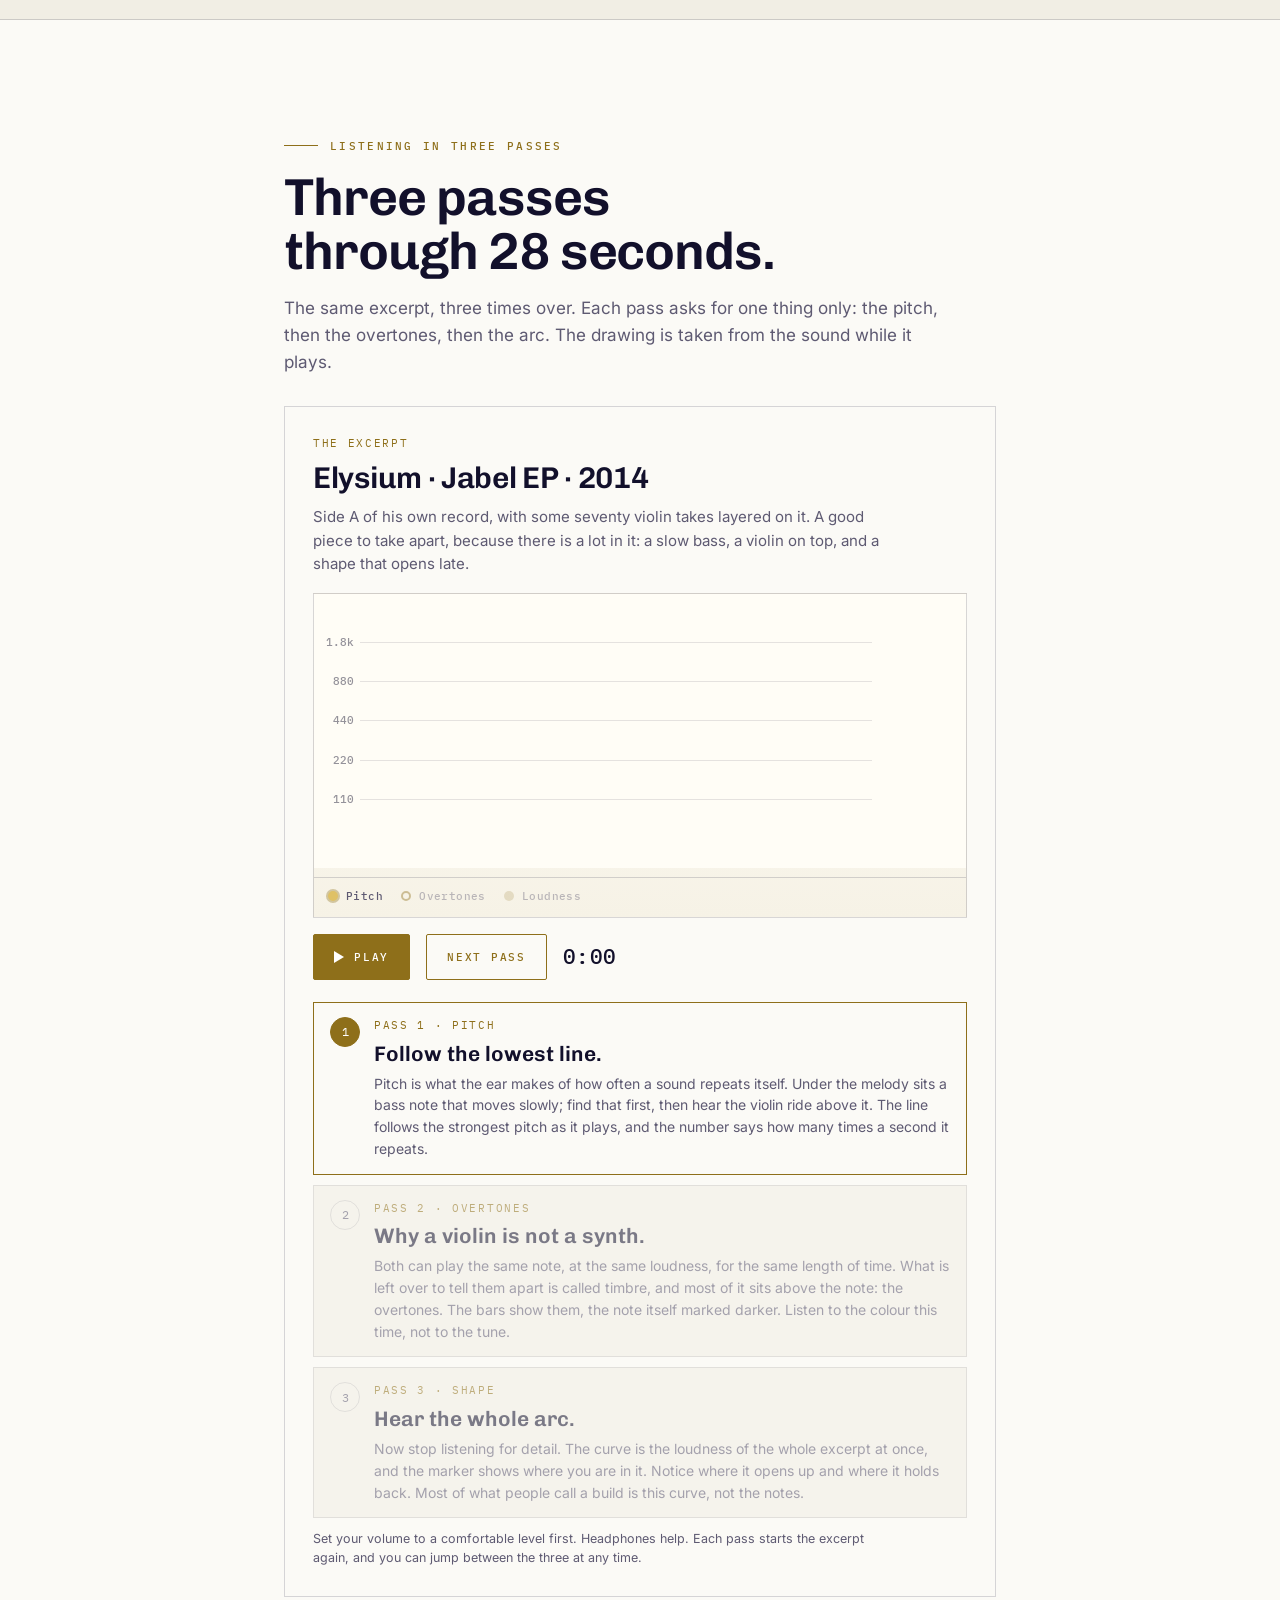
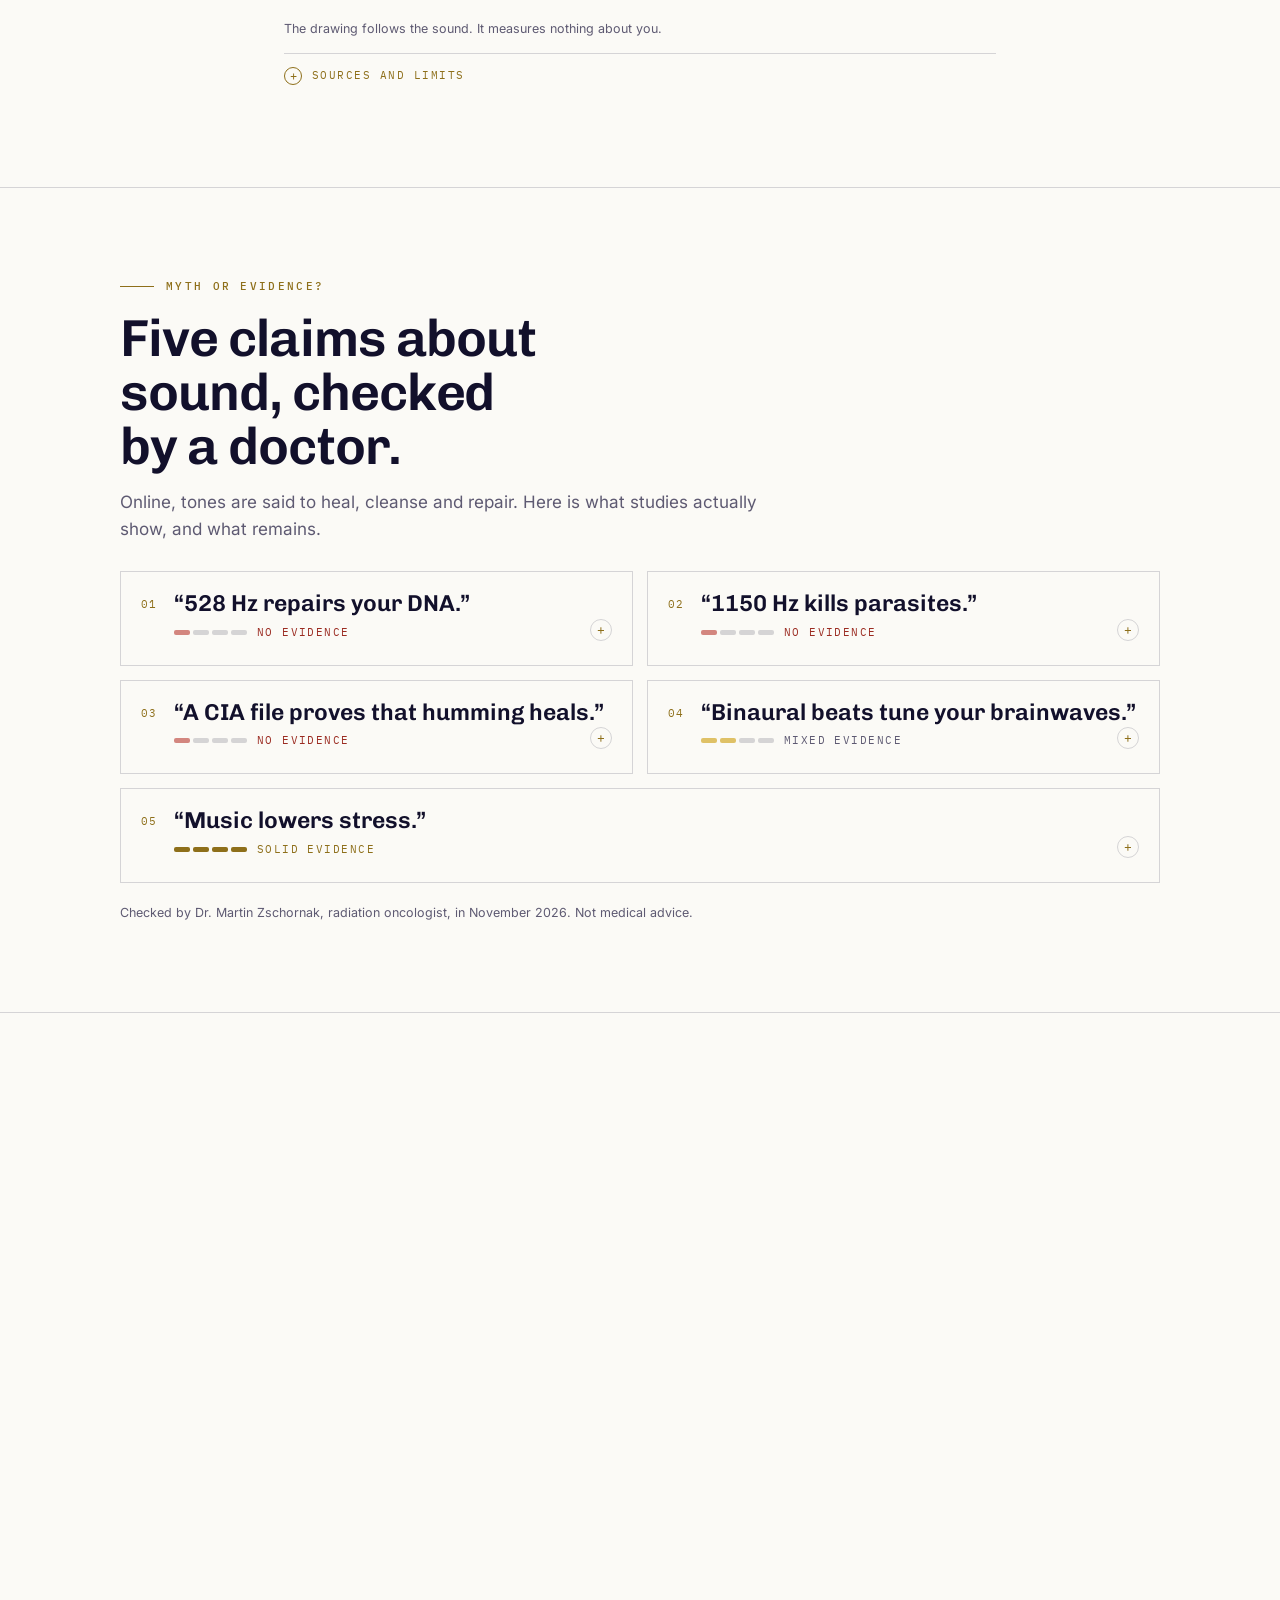
==== commit 445846bd: "151: sound in the arcade with the iPhone's silent switch on; the nav button Arcade shows the whole g" ====
--- a/index.html
+++ b/index.html
@@ -2424,7 +2424,9 @@
   goBook();
 
   Array.prototype.forEach.call(document.querySelectorAll("[data-go]"),function(b){
-    b.addEventListener("click",function(){ var t=document.getElementById(b.getAttribute("data-go")); if(t) t.scrollIntoView({behavior:"smooth",block:"start"}); });
+    b.addEventListener("click",function(){ var id=b.getAttribute("data-go"), t=document.getElementById(id), s=id==="nArcade"&&document.getElementById("acScreen");
+      if(s&&s.getClientRects().length){ s.style.scrollMarginTop="120px"; s.scrollIntoView({behavior:"smooth",block:"start"}); return; }   // item 151: "Arcade" shows the whole game screen, not only the headline
+      if(t) t.scrollIntoView({behavior:"smooth",block:"start"}); });
   });
   // copy buttons: the address is always visible as text, the button is a convenience
   Array.prototype.forEach.call(document.querySelectorAll(".copy"),function(b){
@@ -4074,7 +4076,7 @@
   function setSnd(on){ sndOn=on; sndBtn.setAttribute("aria-pressed",String(on)); sndBtn.textContent=on?"Sound on":"Sound off"; try{ localStorage.setItem("ss-arcade-sound",on?"on":"off"); }catch(e){}
     if(!on) bedStop(); else if(st==="play") bedStart(); }
   setSnd(sndOn);
-  function A(){ if(!AC||!sndOn) return null; if(!ac){ ac=new AC(); master=ac.createGain(); master.gain.value=0.15; var comp=ac.createDynamicsCompressor(); master.connect(comp); comp.connect(ac.destination); } if(ac.state==="suspended") ac.resume(); return ac; }
+  function A(){ if(!AC||!sndOn) return null; if(!ac){ try{ if(navigator.audioSession) navigator.audioSession.type="playback"; }catch(e){} ac=new AC(); master=ac.createGain(); master.gain.value=0.15; var comp=ac.createDynamicsCompressor(); master.connect(comp); comp.connect(ac.destination); } if(ac.state==="suspended"||ac.state==="interrupted") ac.resume(); return ac; }   // item 151: an iPhone plays it like music, also with the silent switch on
   function env(v,t,a,d,pk){ v.gain.setValueAtTime(0.0001,t); v.gain.exponentialRampToValueAtTime(pk,t+a); v.gain.exponentialRampToValueAtTime(0.0001,t+a+d); }
   function tone(f,d,type,g,at,f2){ var a=A(); if(!a) return; var t=(at||a.currentTime), o=a.createOscillator(), v=a.createGain(); o.type=type||"square"; o.frequency.setValueAtTime(f,t); if(f2) o.frequency.exponentialRampToValueAtTime(f2,t+d);
     v.gain.setValueAtTime(0.0001,t); v.gain.exponentialRampToValueAtTime(g||0.4,t+0.006); v.gain.exponentialRampToValueAtTime(0.0001,t+d); o.connect(v); v.connect(master); o.start(t); o.stop(t+d+0.03); }
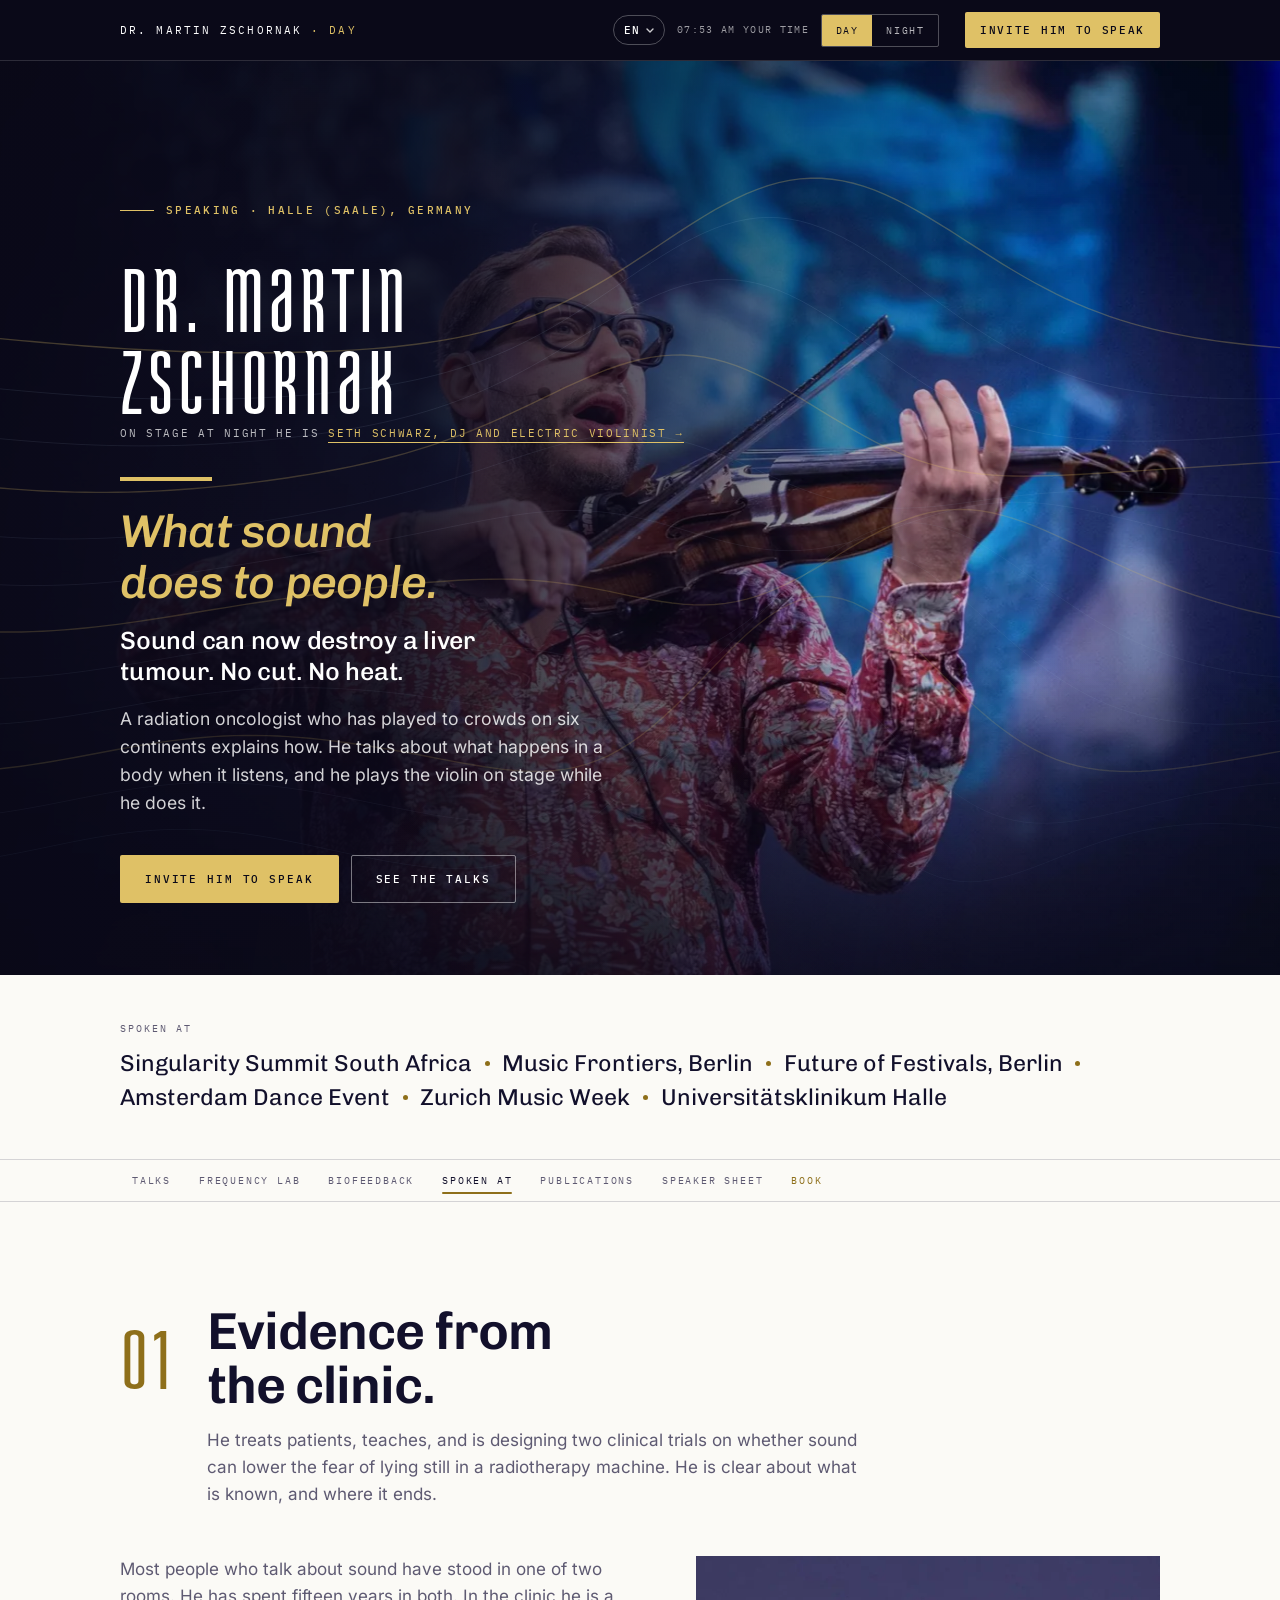
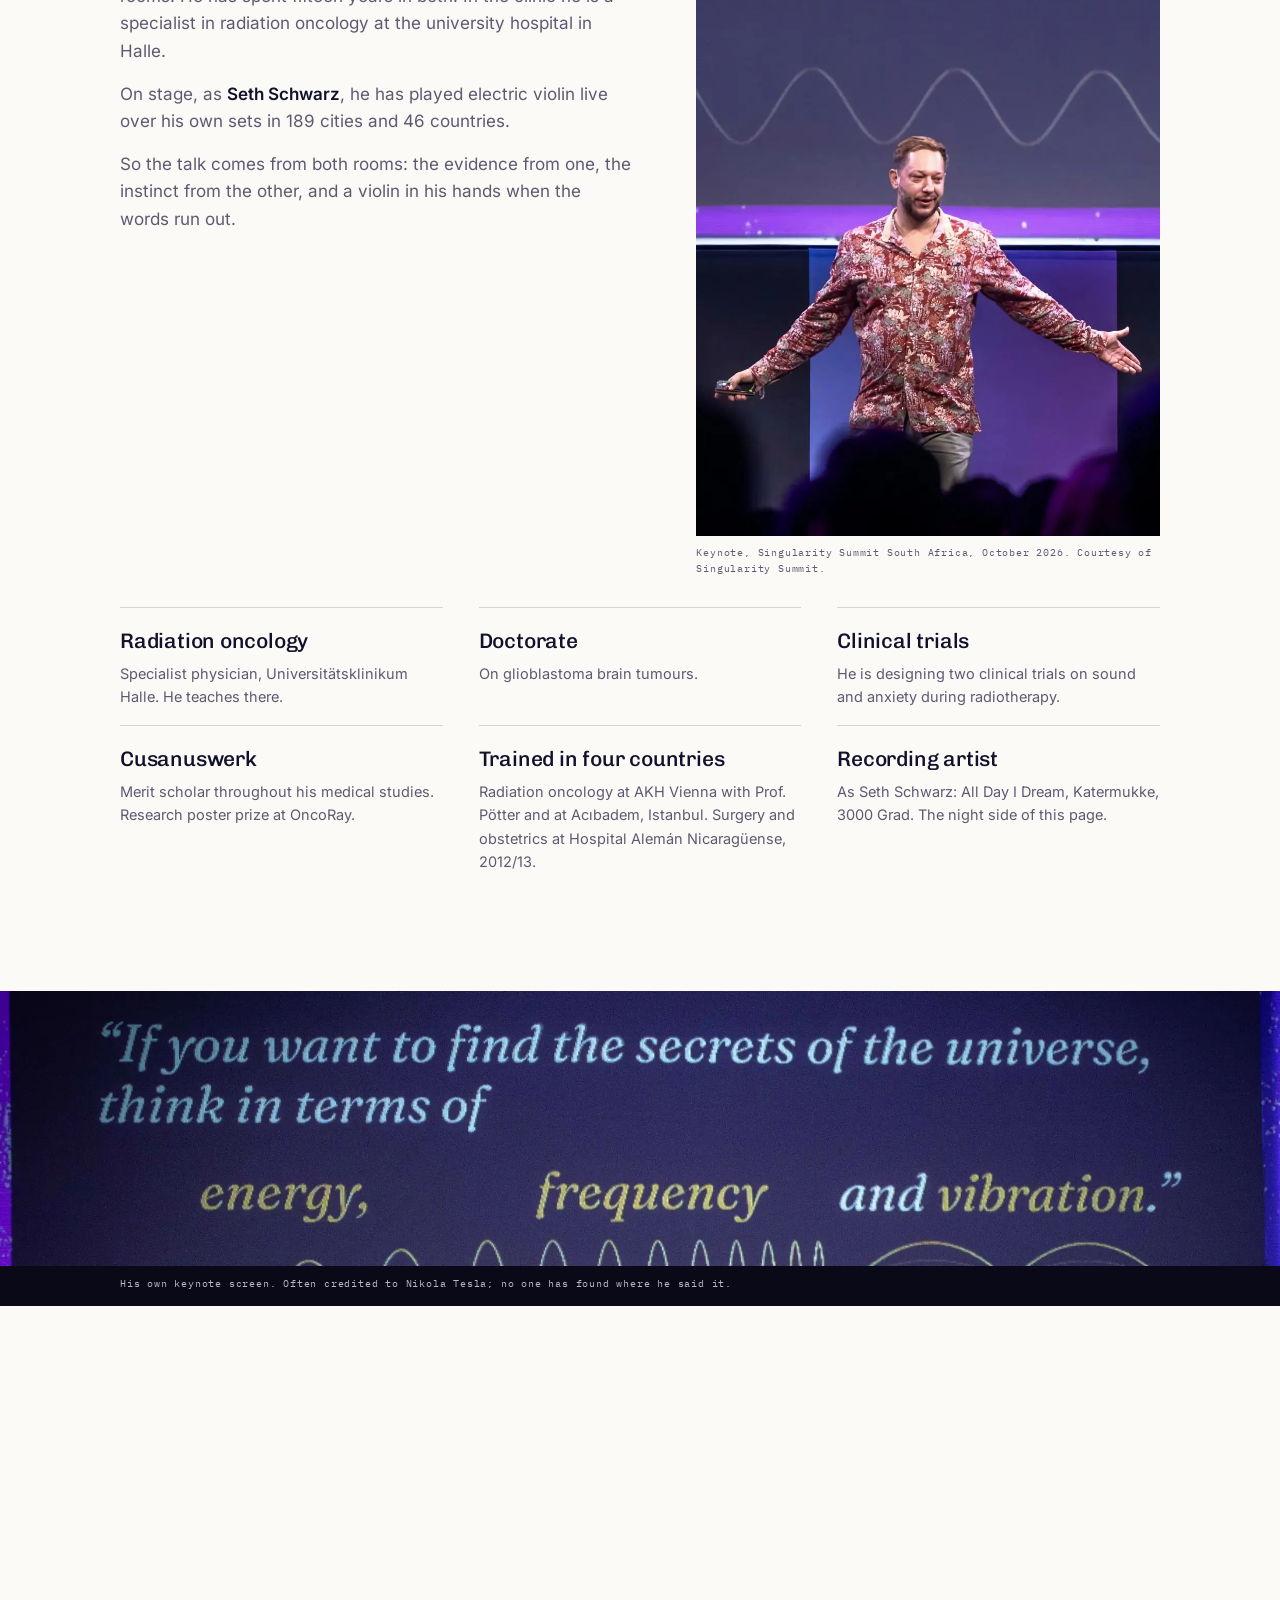
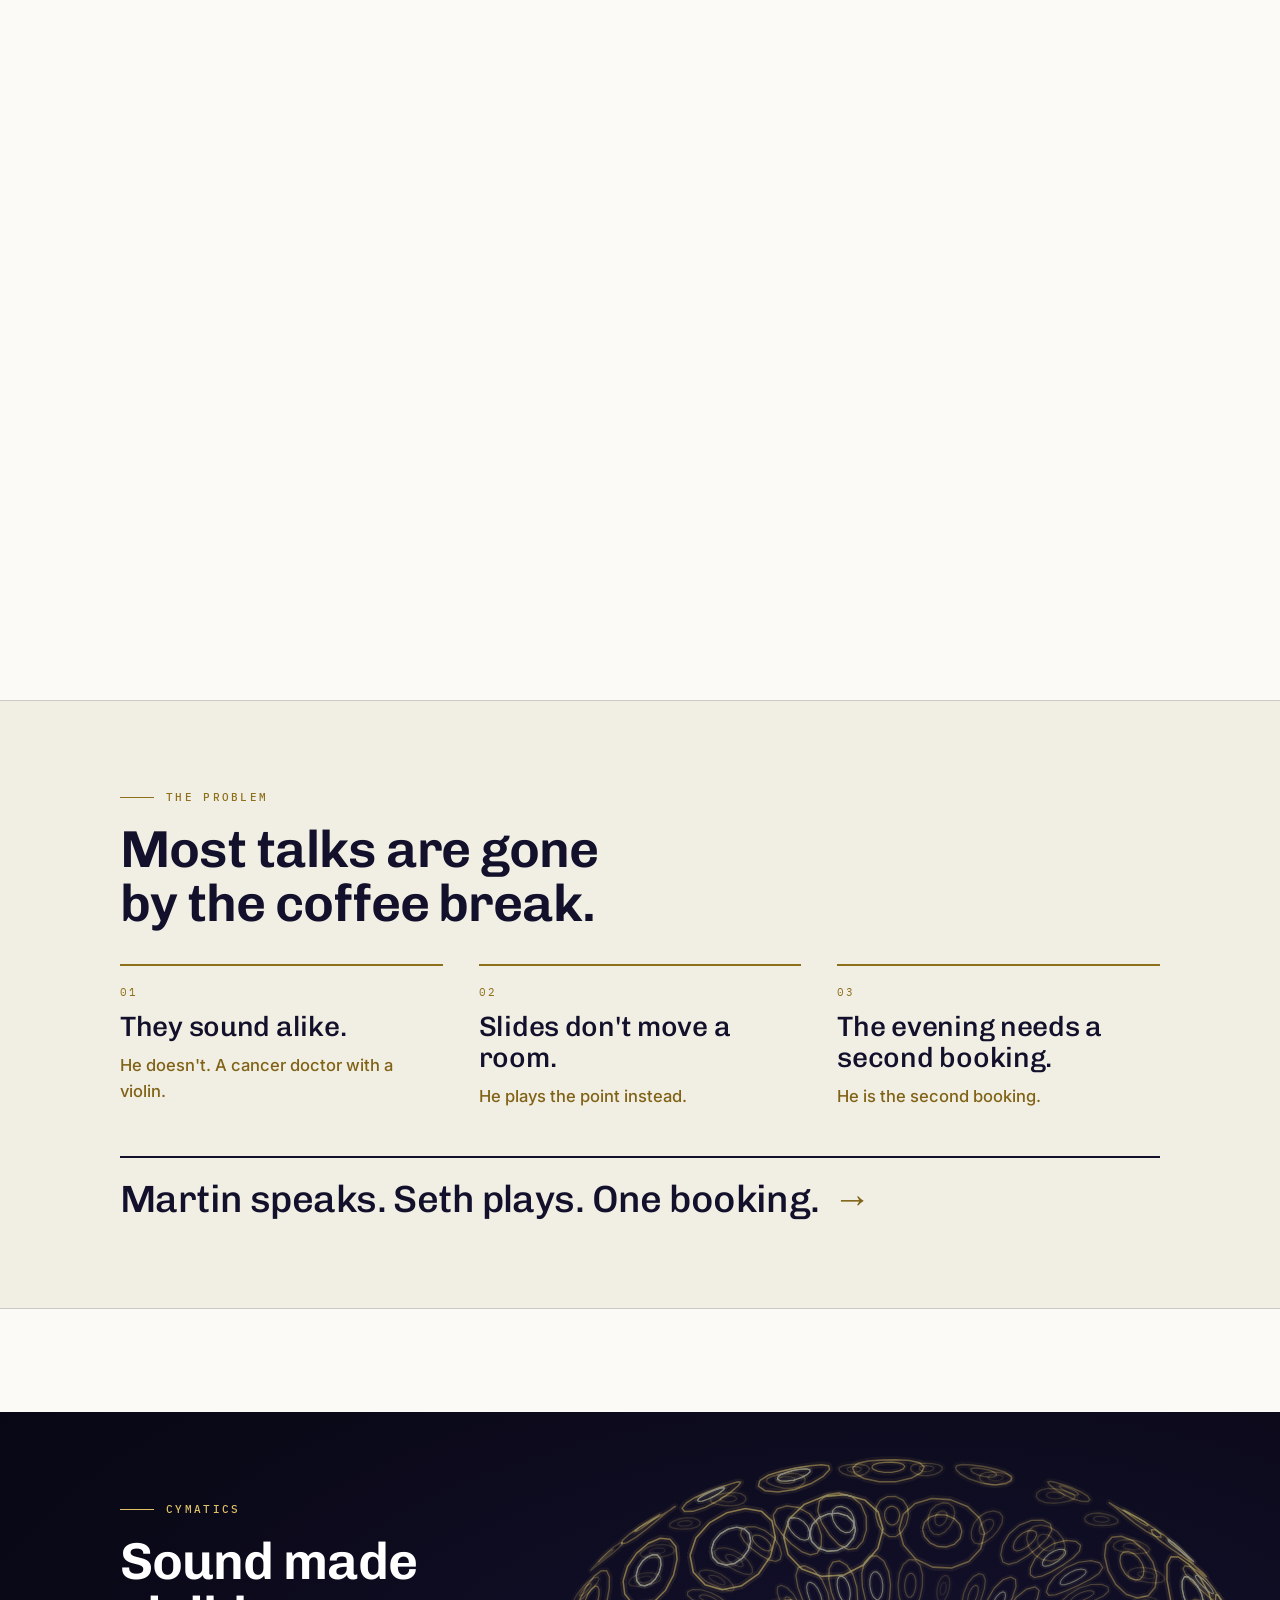
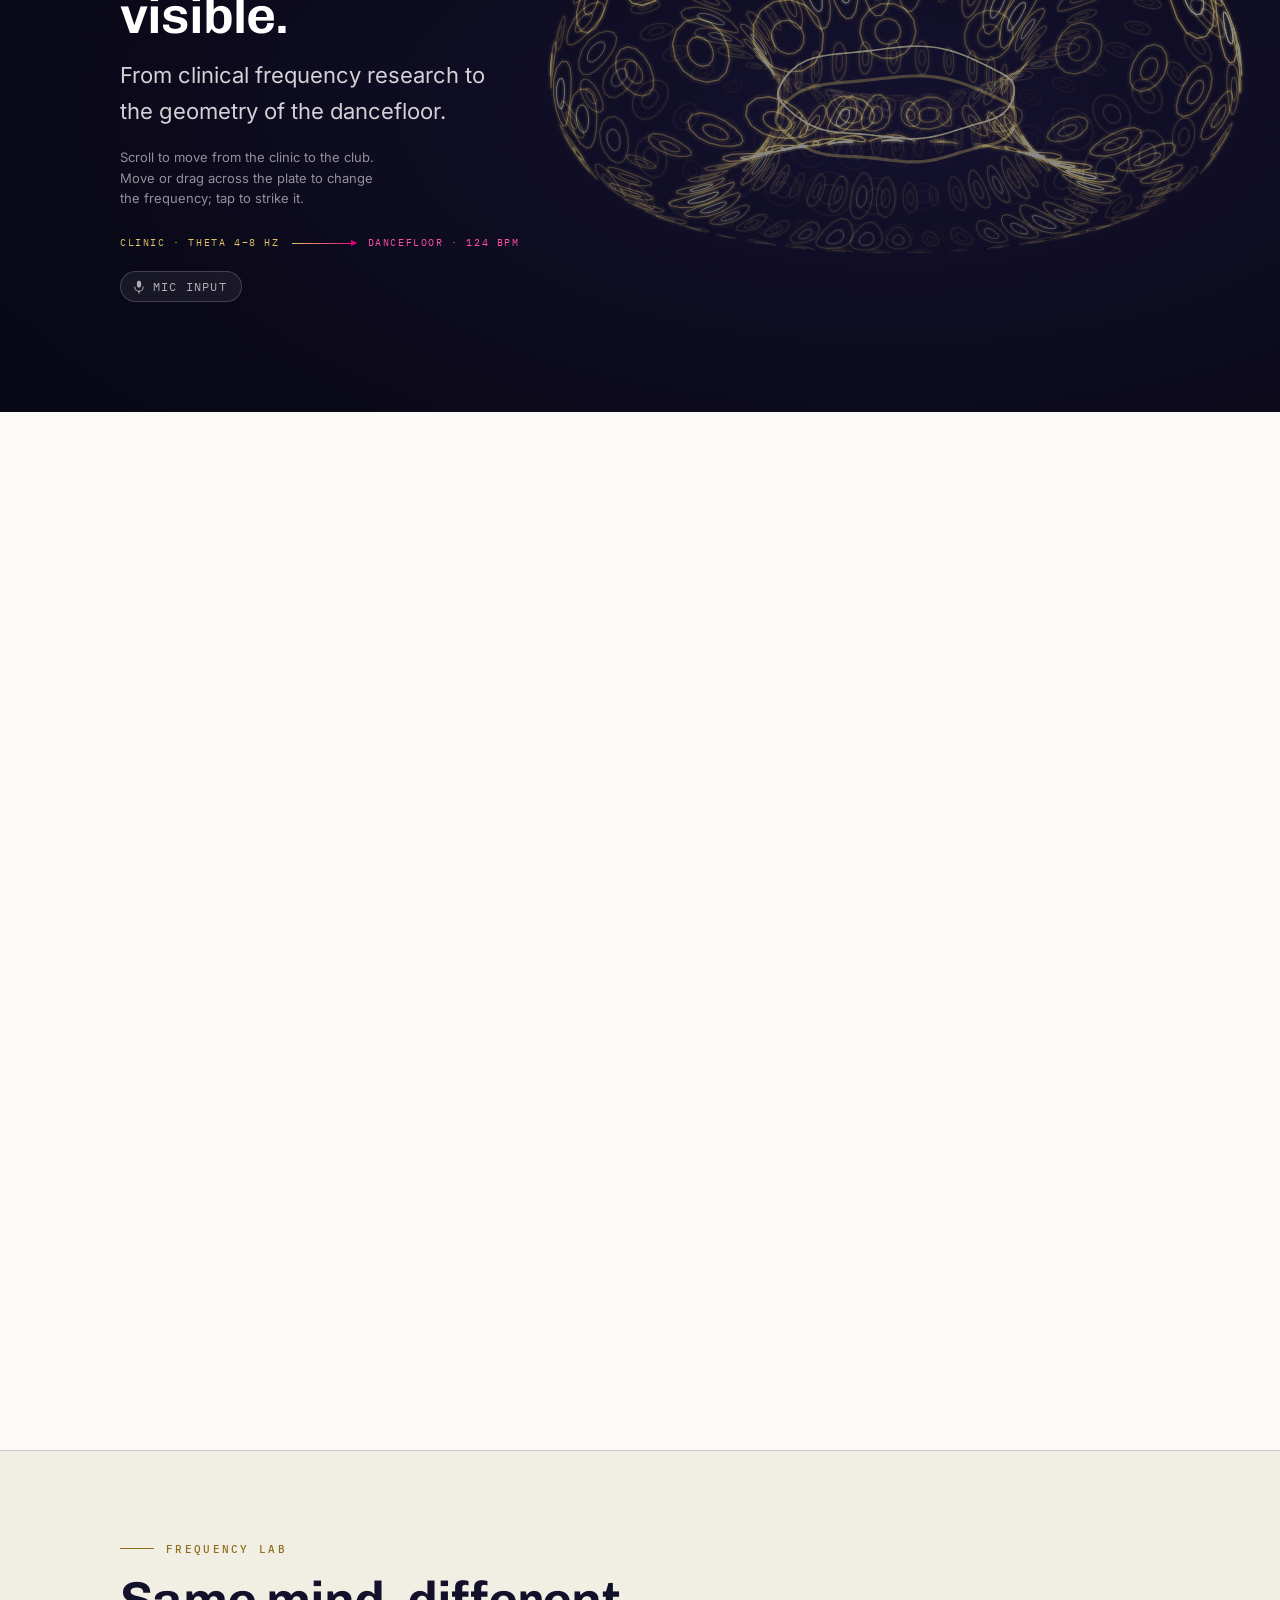
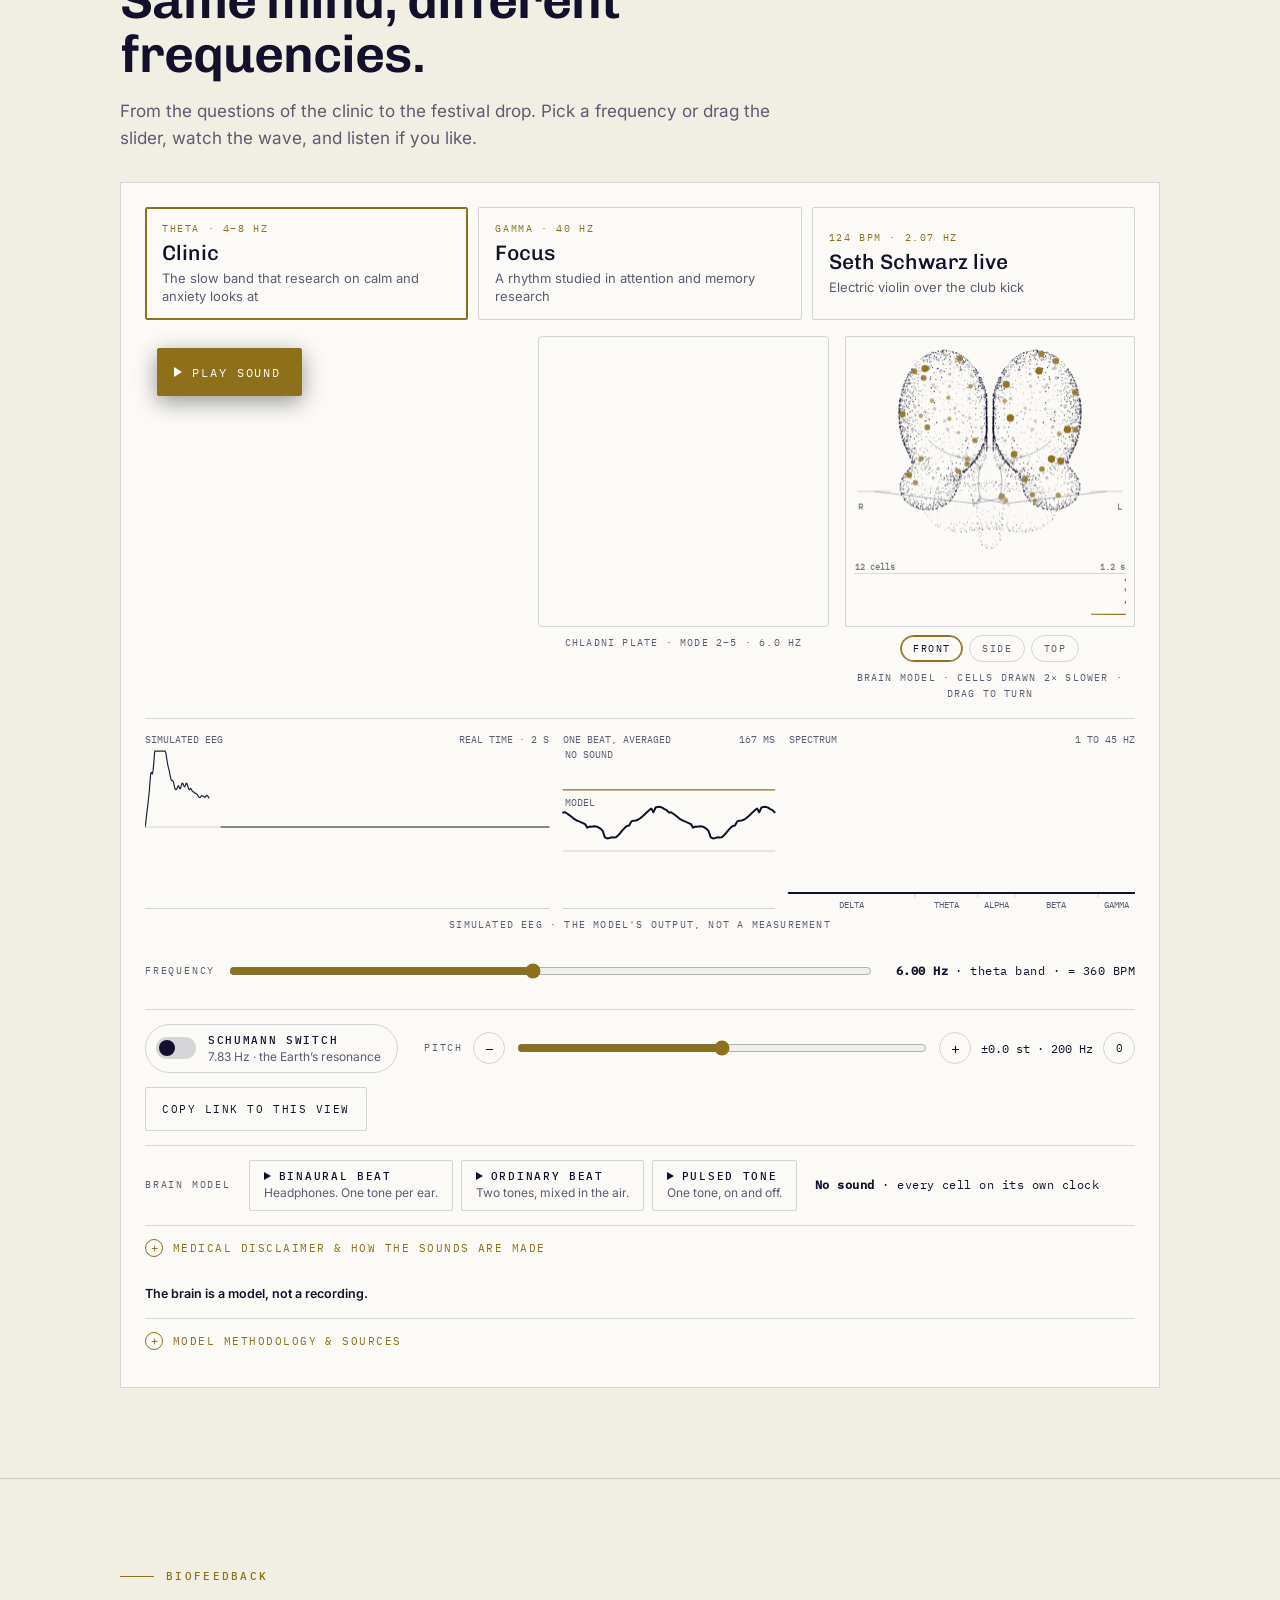
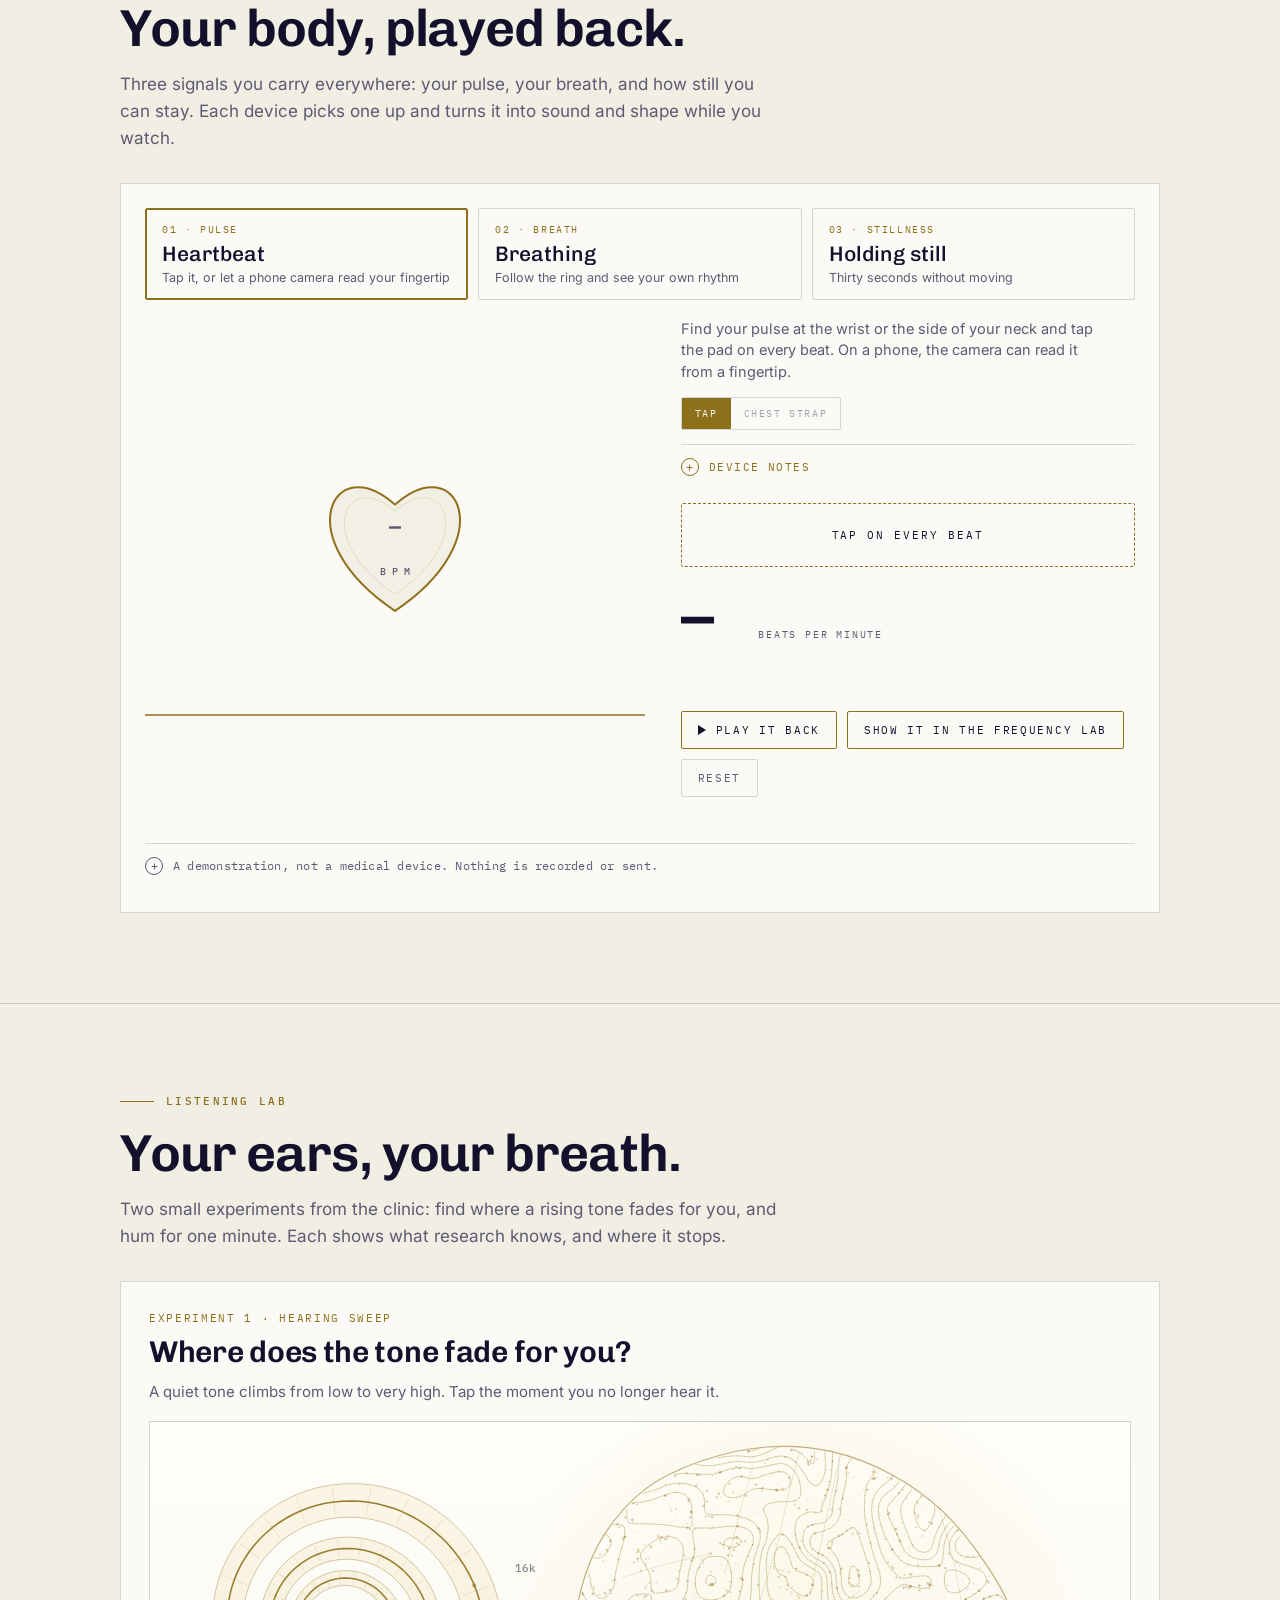
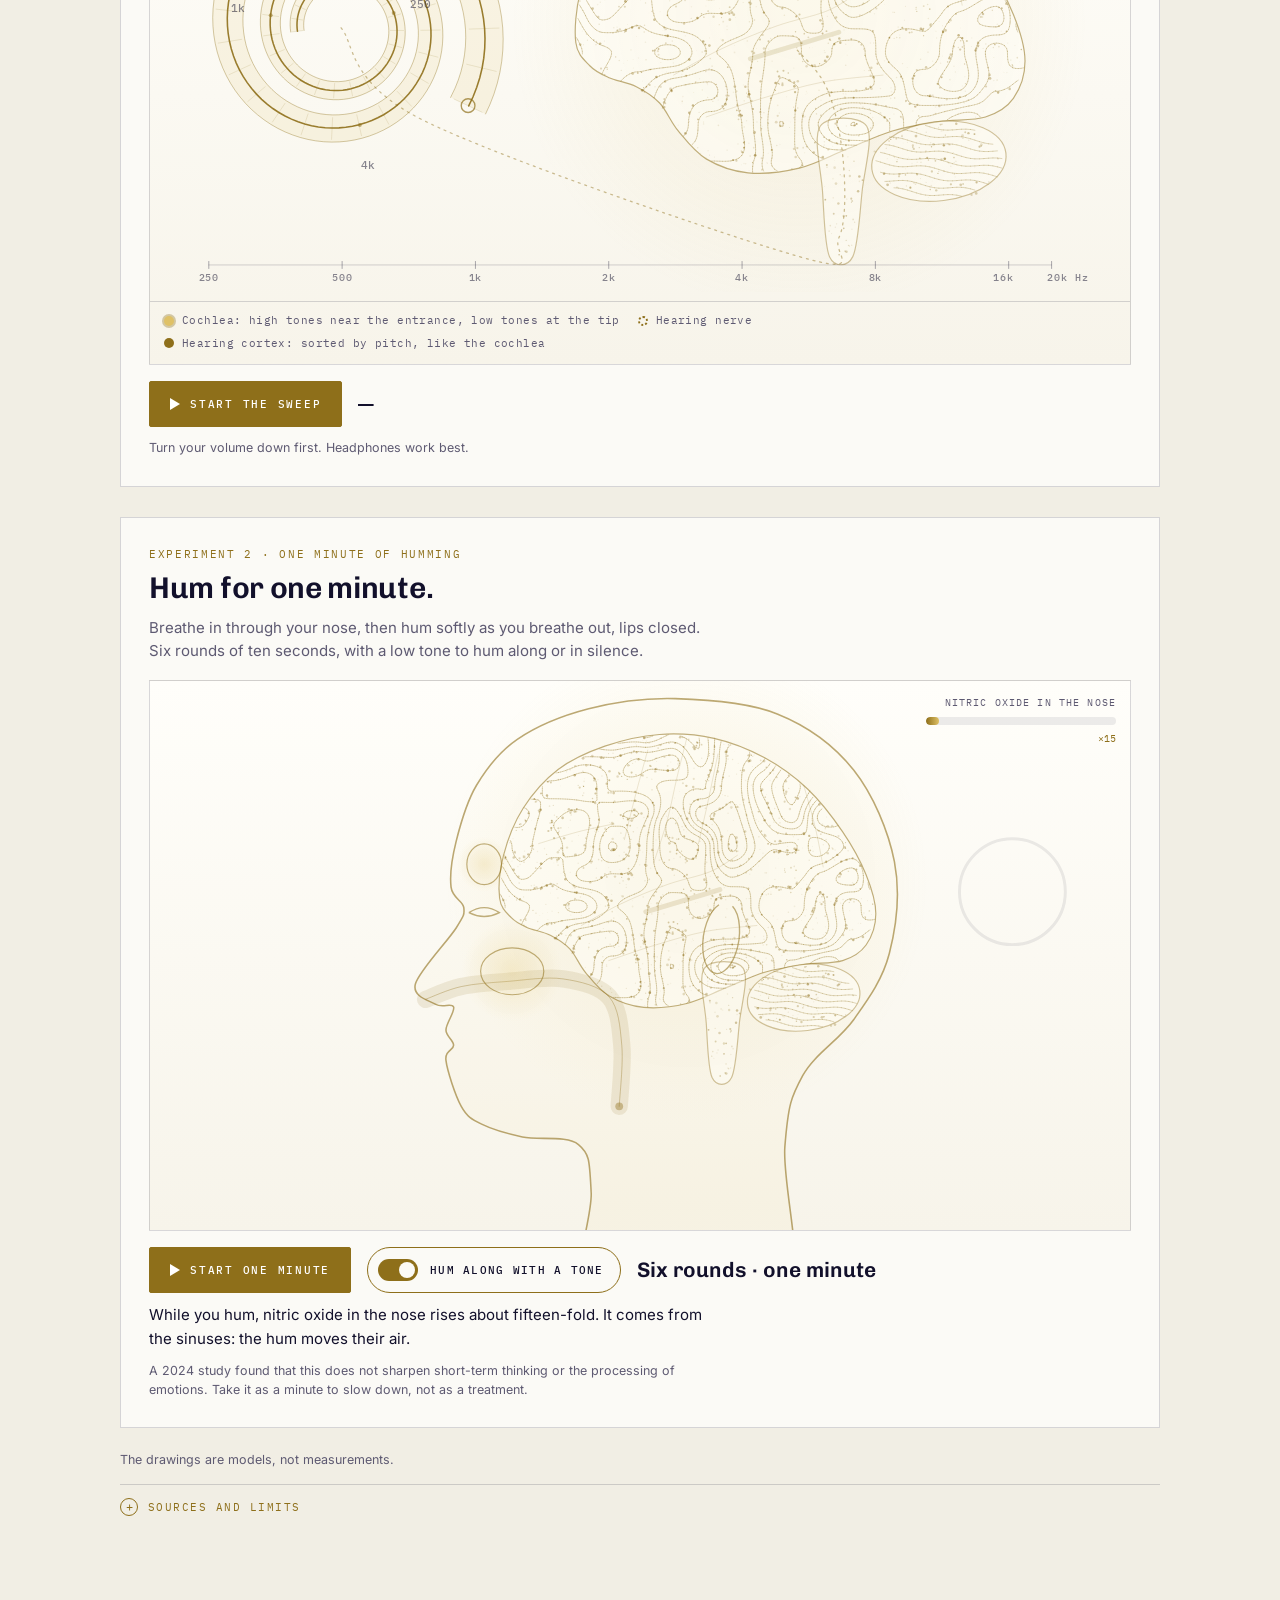
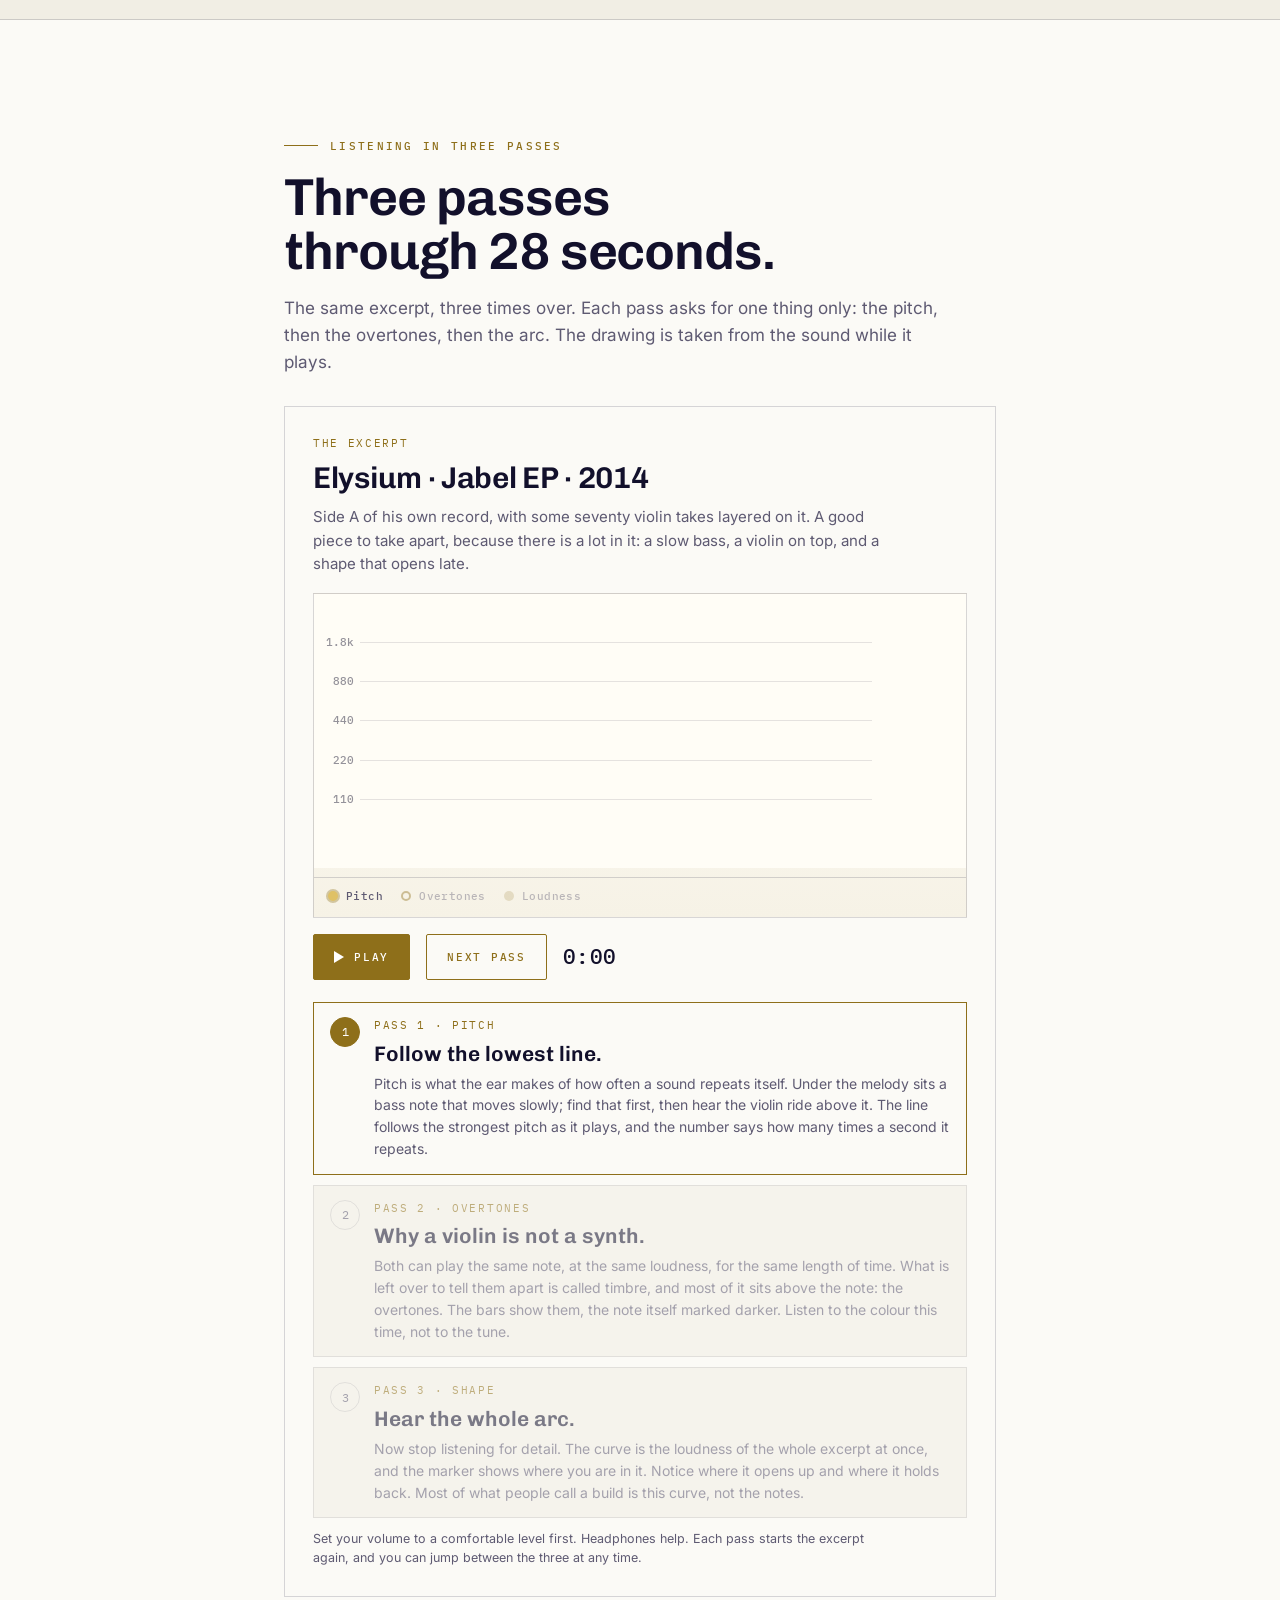
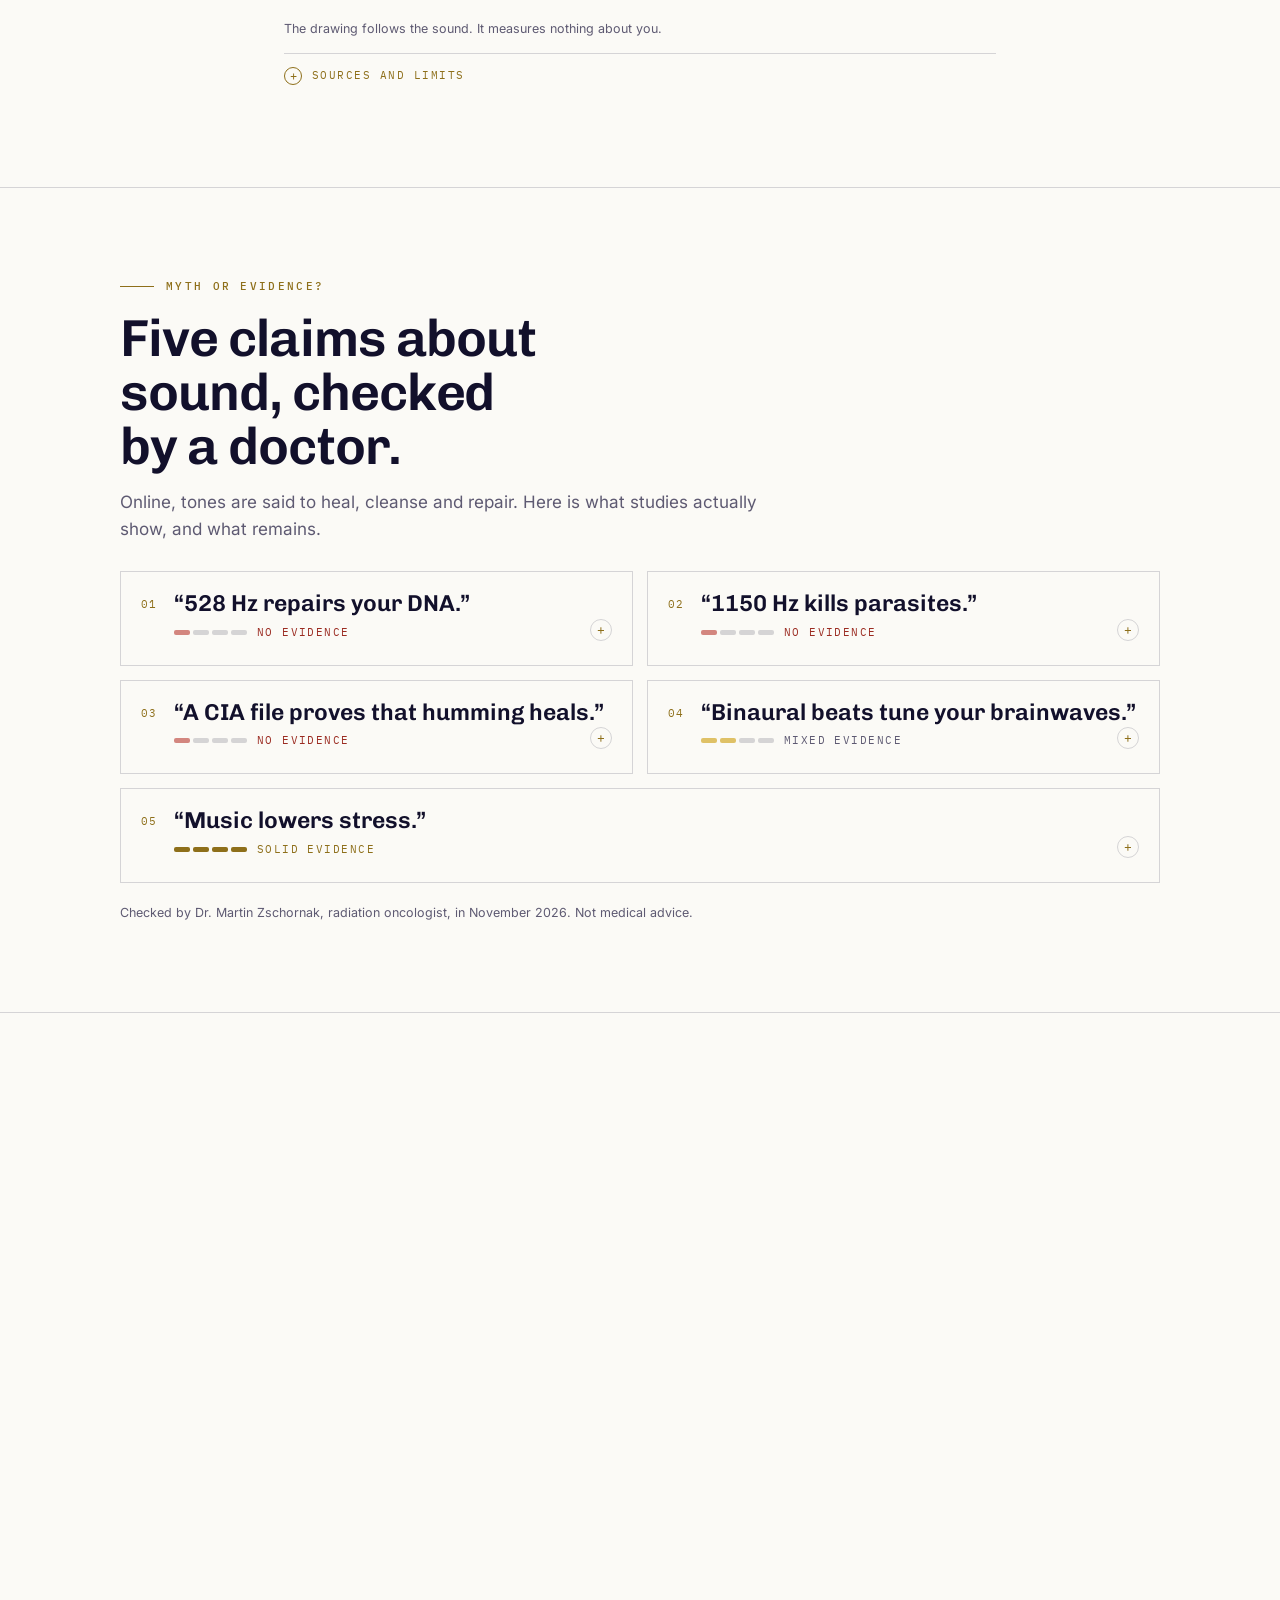
==== commit 022eede1: "152: test links for Game 01 (#night&g1=mainstage|golden|78) Martin, 28 Nov, 10:25: go 152.  Co-Autho" ====
--- a/index.html
+++ b/index.html
@@ -2428,6 +2428,7 @@
       if(s&&s.getClientRects().length){ s.style.scrollMarginTop="120px"; s.scrollIntoView({behavior:"smooth",block:"start"}); return; }   // item 151: "Arcade" shows the whole game screen, not only the headline
       if(t) t.scrollIntoView({behavior:"smooth",block:"start"}); });
   });
+  if(/[#&]g1=/.test(location.hash)) setTimeout(function(){ var s=document.getElementById("acScreen"); if(s){ s.style.scrollMarginTop="120px"; s.scrollIntoView({block:"start"}); } },500);   // item 152: the test links for Game 01
   // copy buttons: the address is always visible as text, the button is a convenience
   Array.prototype.forEach.call(document.querySelectorAll(".copy"),function(b){
     b.addEventListener("click",function(){
@@ -4324,7 +4325,7 @@
   function enDue(o){ o=o||enLoad(); return !(o.d&&o.d.k===skDay()); }
   function enBegin(){ var o=enLoad();
     EN.g=0; EN.st=0; EN.rest=0; EN.bp=0; EN.skip=0; EN.gold=0; EN.rot=0; EN.lx=GW/2; EN.dir=1; EN.mx=0; EN.cid=0; EN.cx=0; EN.perf=0; EN.chord=0; EN.saved=false; EN.wall=false; EN.m0=1; EN.gh=[]; EN.ghT=0; EN.card=null; EN.cardT=0; EN.fl=0; EN.top=0;
-    EN.daily=enDue(o)?skDay():0; EN.rs=null; enReseed(0);
+    EN.test=0; EN.daily=(enDue(o)&&!EN.jt)?skDay():0; EN.rs=null; enReseed(0);
     EN.ghost=(!EN.daily&&o.gh&&o.gh.s&&o.gh.s.length>3)?o.gh:null; EN.ini=o.wall?String(o.ini||""):"";
     if(EN.daily){ SK.tag=(SK.tag?SK.tag+" · ":"")+"Today’s set"; if(!SK.msg) SK.msg="Same notes for everyone today."; } }
   function enLevel(){ EN.g=0; EN.st=0; EN.rest=0; EN.bp=0; EN.skip=0; EN.lx=GW/2; enReseed(lvl); }
@@ -4429,7 +4430,7 @@
   function enReach(){ var g=EN.g, S0=enS(g); return g<4?"The Mainstage · drop "+g+" · "+S0.b+" BPM":g<8?"The Golden Record · "+S0.t:"Run-out groove · "+S0.b+" BPM · 78 rpm survived ✓"; }
   function enNext(){ var g=EN.g, S0=enS(g), n=Math.max(1,Math.ceil((S0.n*8-EN.st)/8)), nm=g<3?"drop "+(g+1):g===3?"The Golden Record":g<7?ENS[g+1].t:g===7?"the run-out groove":(S0.b+4)+" BPM";
     return {n:n,u:n===1?"bar":"bars",nm:nm,r:n/S0.n}; }
-  function enOver(){ var o=enLoad(), today=skDay();
+  function enOver(){ var o=enLoad(), today=skDay(); if(EN.test) return {g:0,daily:0,sets:+o.n||0,perf:EN.perf,chord:EN.chord,wall:false,saved:EN.saved};
     if(EN.daily){ o.d={k:today,s:score,g:EN.g}; o.n=(+o.n||0)+1; }
     else if(!o.gh||score>(+o.gh.b||0)) o.gh={b:score,s:EN.gh.slice(0,450)};
     if(EN.top>(+o.top||0)) o.top=EN.top;
@@ -4443,6 +4444,14 @@
     p.textContent=(o.d&&o.d.k===skDay())?"Today’s set: "+String(o.d.s).replace(/\B(?=(\d{3})+(?!\d))/g,",")+" · a new set tomorrow":"Today’s set · your first run today · same notes for everyone"; }
   function enState(){ return {g:EN.g,st:EN.st,bpm:Math.round(600/CK.spb)/10,gold:EN.gold>0,rest:EN.rest>0,daily:EN.daily,saved:EN.saved,wall:EN.wall,perf:EN.perf,chord:EN.chord,ghost:!!EN.ghost,ini:EN.ini}; }
   // g1encore: end
+  // g1jump152: start
+  // item 152: test links for Game 01. #night&g1=mainstage|golden|78 -> START goes straight to that stage (source/g1jump152/apply.py)
+  var ENJMP={mainstage:0,golden:4,"78":7}, ENJN={mainstage:"The Mainstage",golden:"The Golden Record · 16⅔ rpm","78":"78 rpm"};
+  function enArm(){ var m=/[#&]g1=(mainstage|golden|78)(?:&|$)/.exec(location.hash||""); EN.jt=m?ENJMP[m[1]]+1:0; if(!m) return;
+    setGame(1); var p=document.getElementById("acToday"); if(p) p.textContent="Test link · START goes straight to "+ENJN[m[1]]; }
+  function enJump(){ if(game!==1||!EN.jt) return; var t=EN.jt-1; EN.test=1; EN.daily=0; EN.rs=null; EN.ghost=null;
+    nextLevel(); nextLevel(); if(t>0){ EN.g=t-1; EN.st=enS(EN.g).n*8; EN.rest=0; } }
+  // g1jump152: end
   // ---------- GAME 02 · The Playa Runner: a jump and run across the playa ----------
   // The art cars are invented for this game (a whale, a snail, a lantern boat); none copies a real one.
   // The world moves on the beat of the zone's track: one beat is a fixed distance, so obstacles arrive in time.
@@ -5230,7 +5239,7 @@
   function show(s){ ov.hidden=(s==="play"); Array.prototype.forEach.call(ov.querySelectorAll(".ac-panel"),function(p){ p.hidden=p.getAttribute("data-s")!==s; }); scr.classList.toggle("playing",s==="play"); }
   function startGame(){ ART.go(); tlStart(); if(game===2){ startRunner(); return; } if(game===3){ startViolin(); return; } A(); enBegin(); lvl=0; score=0; energy=100; streak=0; caught=0; items=[]; fx=[]; bx=GW/2; bv=0; tLevel=0; spawnT=0.6; beatN=0; lastSpawnB=-1; banner=2.6; bedStop(); pickTracks(); musPre(cur);
     try{ document.dispatchEvent(new CustomEvent("ss:audio",{detail:"arcade"})); }catch(e){}
-    clkSet(gbpm()); st="play"; show("play"); say("Level 1, The Clinic. Theta waves."+(T().t?" Track: "+T().t+".":"")); sLevel(0); bedStart(); wake(); }
+    clkSet(gbpm()); st="play"; show("play"); say("Level 1, The Clinic. Theta waves."+(T().t?" Track: "+T().t+".":"")); sLevel(0); bedStart(); wake(); enJump(); }
   function nextLevel(){ lvl++; enLevel(); caught=0; tLevel=0; spawnT=0.9; beatN=0; lastSpawnB=-1; clkSet(gbpm()); banner=2.6; items=items.filter(function(it){ return it.y<GH*0.5; }); sLevel(lvl); say("Level "+(lvl+1)+", "+LV[lvl].n+". "+LV[lvl].s+"."+(T().t?" Track: "+T().t+".":""));
     bedStart(); }
   function gameOver(){ st="over"; bedStop(); if(game===3&&V&&V.fsDone) fsChime(); else sOver(); show("over"); skEnd();
@@ -5350,7 +5359,7 @@
   if(window.IntersectionObserver){ new IntersectionObserver(function(en,ob){ if(en[en.length-1].isIntersecting){ ART.go(); ob.disconnect(); } },{rootMargin:"1400px 0px"}).observe(sec);
     new IntersectionObserver(function(en){ visMost=en[en.length-1].intersectionRatio>=0.6; },{threshold:[0,0.6,1]}).observe(scr); } else { ART.go(); visMost=true; }
   if(coarse) document.getElementById("acKeys").textContent="Drag the bow, or hold ◀ ▶ below";
-  drawBoards(-1); size(); show("attract"); wake(); enToday();
+  drawBoards(-1); size(); show("attract"); wake(); enToday(); enArm();
   window.__ssArcade={start:startGame,menu:menu,target:function(n){ TG=Math.max(0,+n||0); return TG; },game:function(g){ if(g) setGame(g); return game; },
     state:function(){ return {st:st,game:game,lvl:lvl,enc:enState(),fs:(game===3&&V&&V.fs)?fsState():null,zone:R?R.zone:0,m:R?Math.floor(R.dist/10):0,score:score,energy:energy,streak:streak,items:items.length,
       ms:{k:MS.k,pay:msPay(),slow:Math.round(MS.S*1000)/1000,cym:Math.round(BH.cym*100)/100},bh:(game===3&&V&&V.bh)?{d:Math.round(V.bh.d*10)/10,v:Math.round((V.bh.v||V.bh.d)*10)/10,tier:V.bh.tier,tau:Math.round(V.bh.tau*100)/100,gl:!!BH.gl,q:BH.tier,w:BH.w}:null}; },
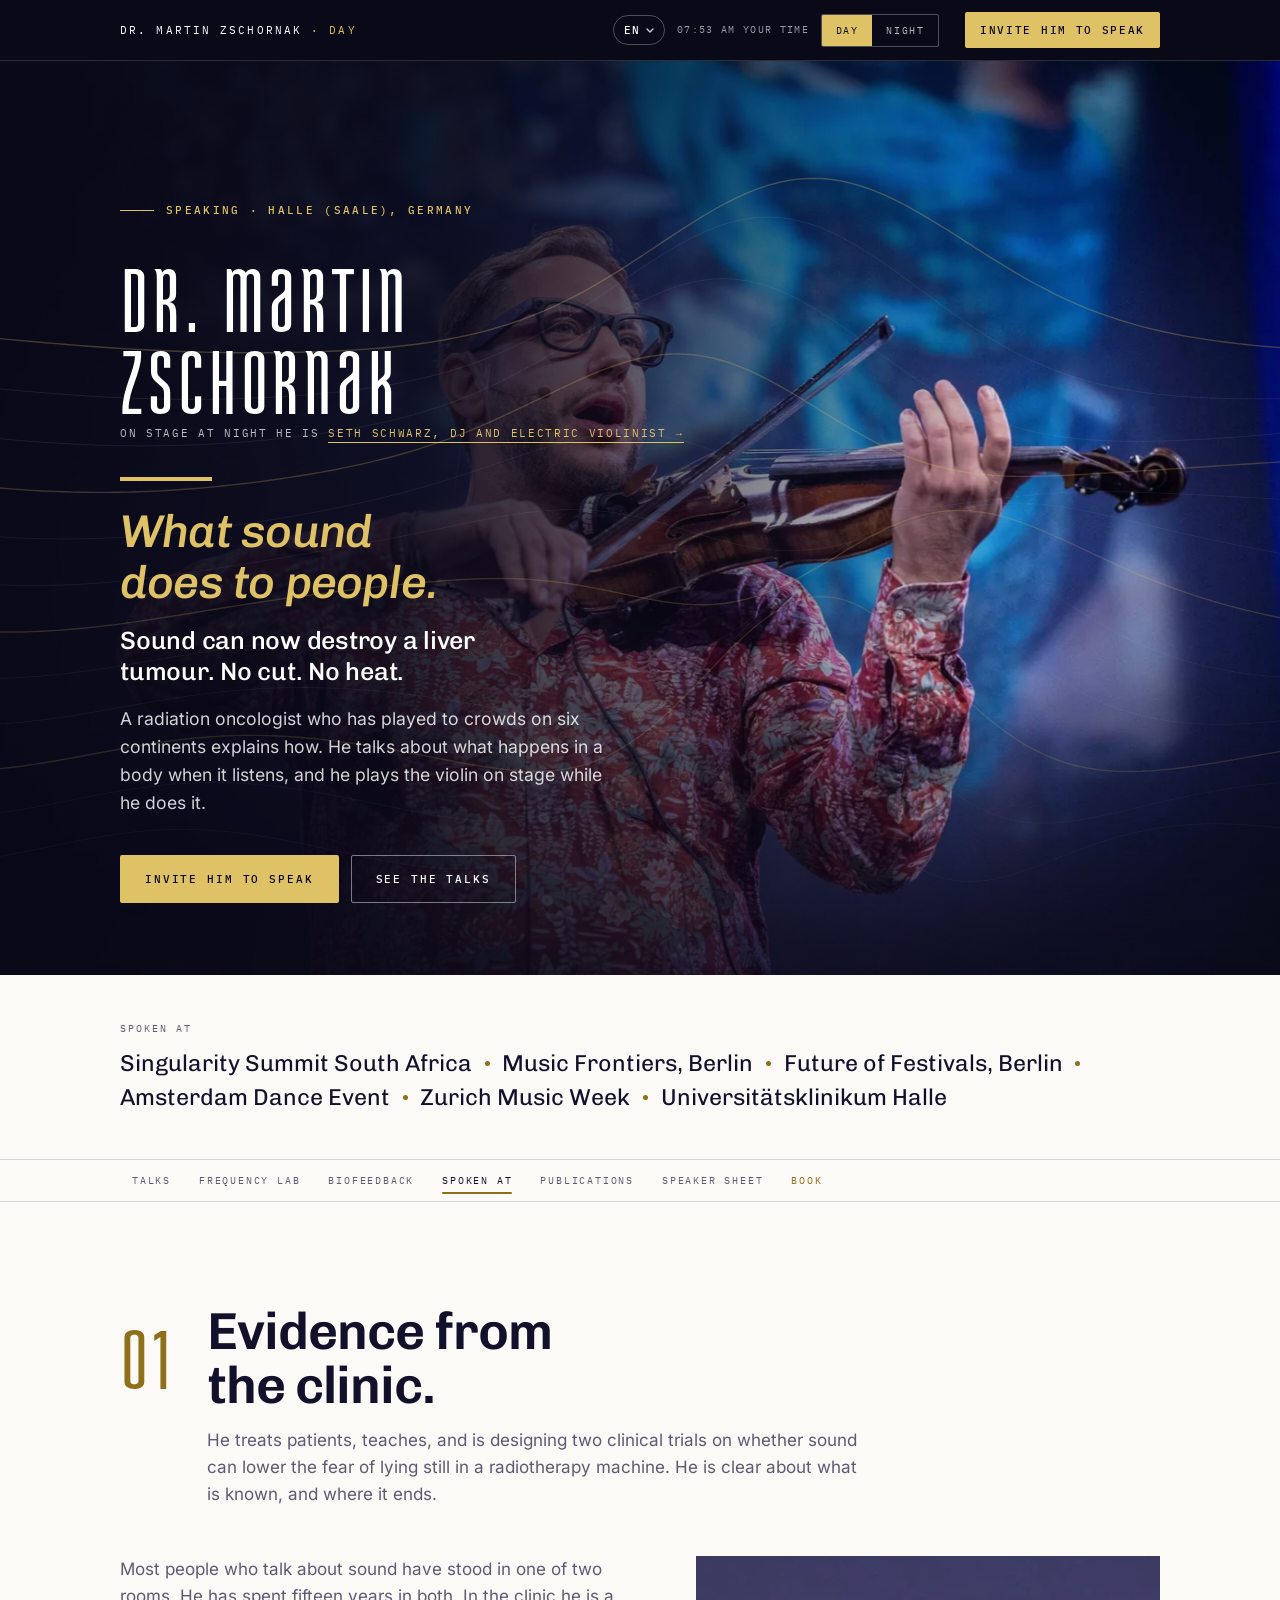
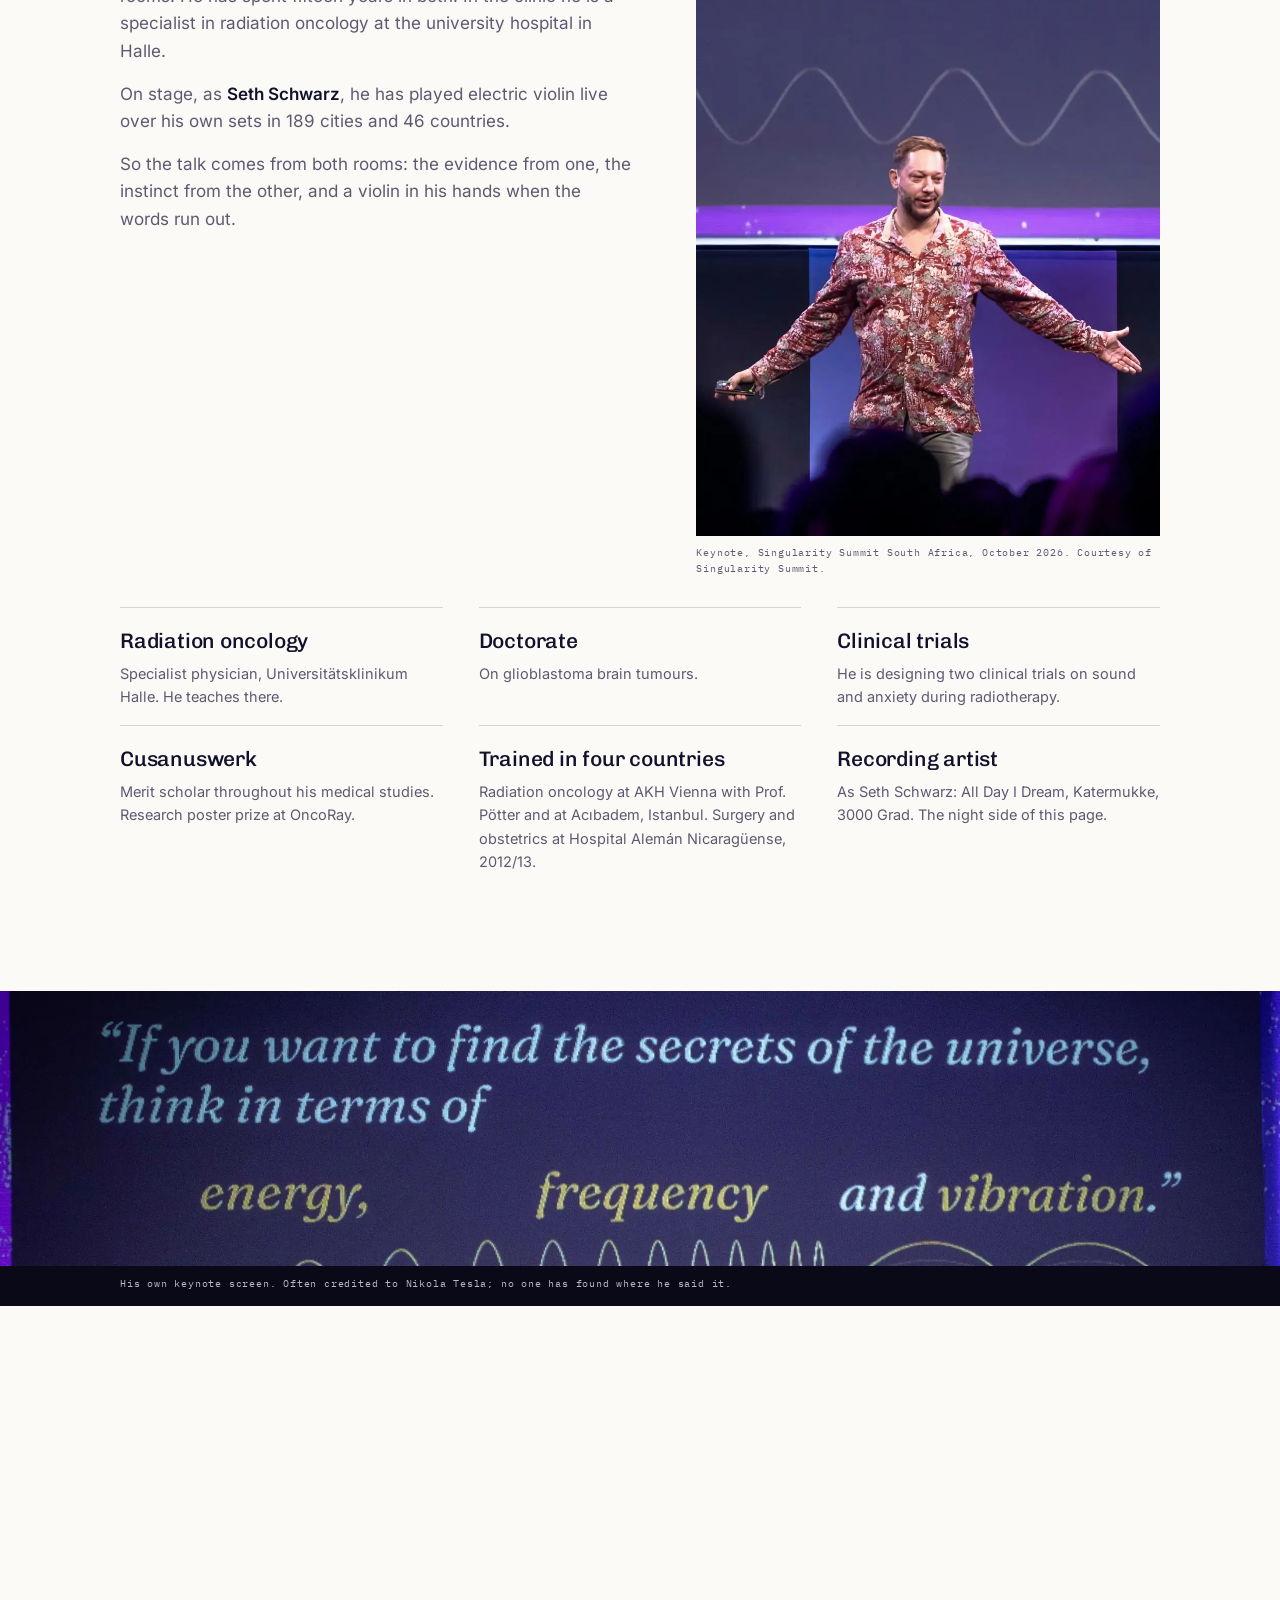
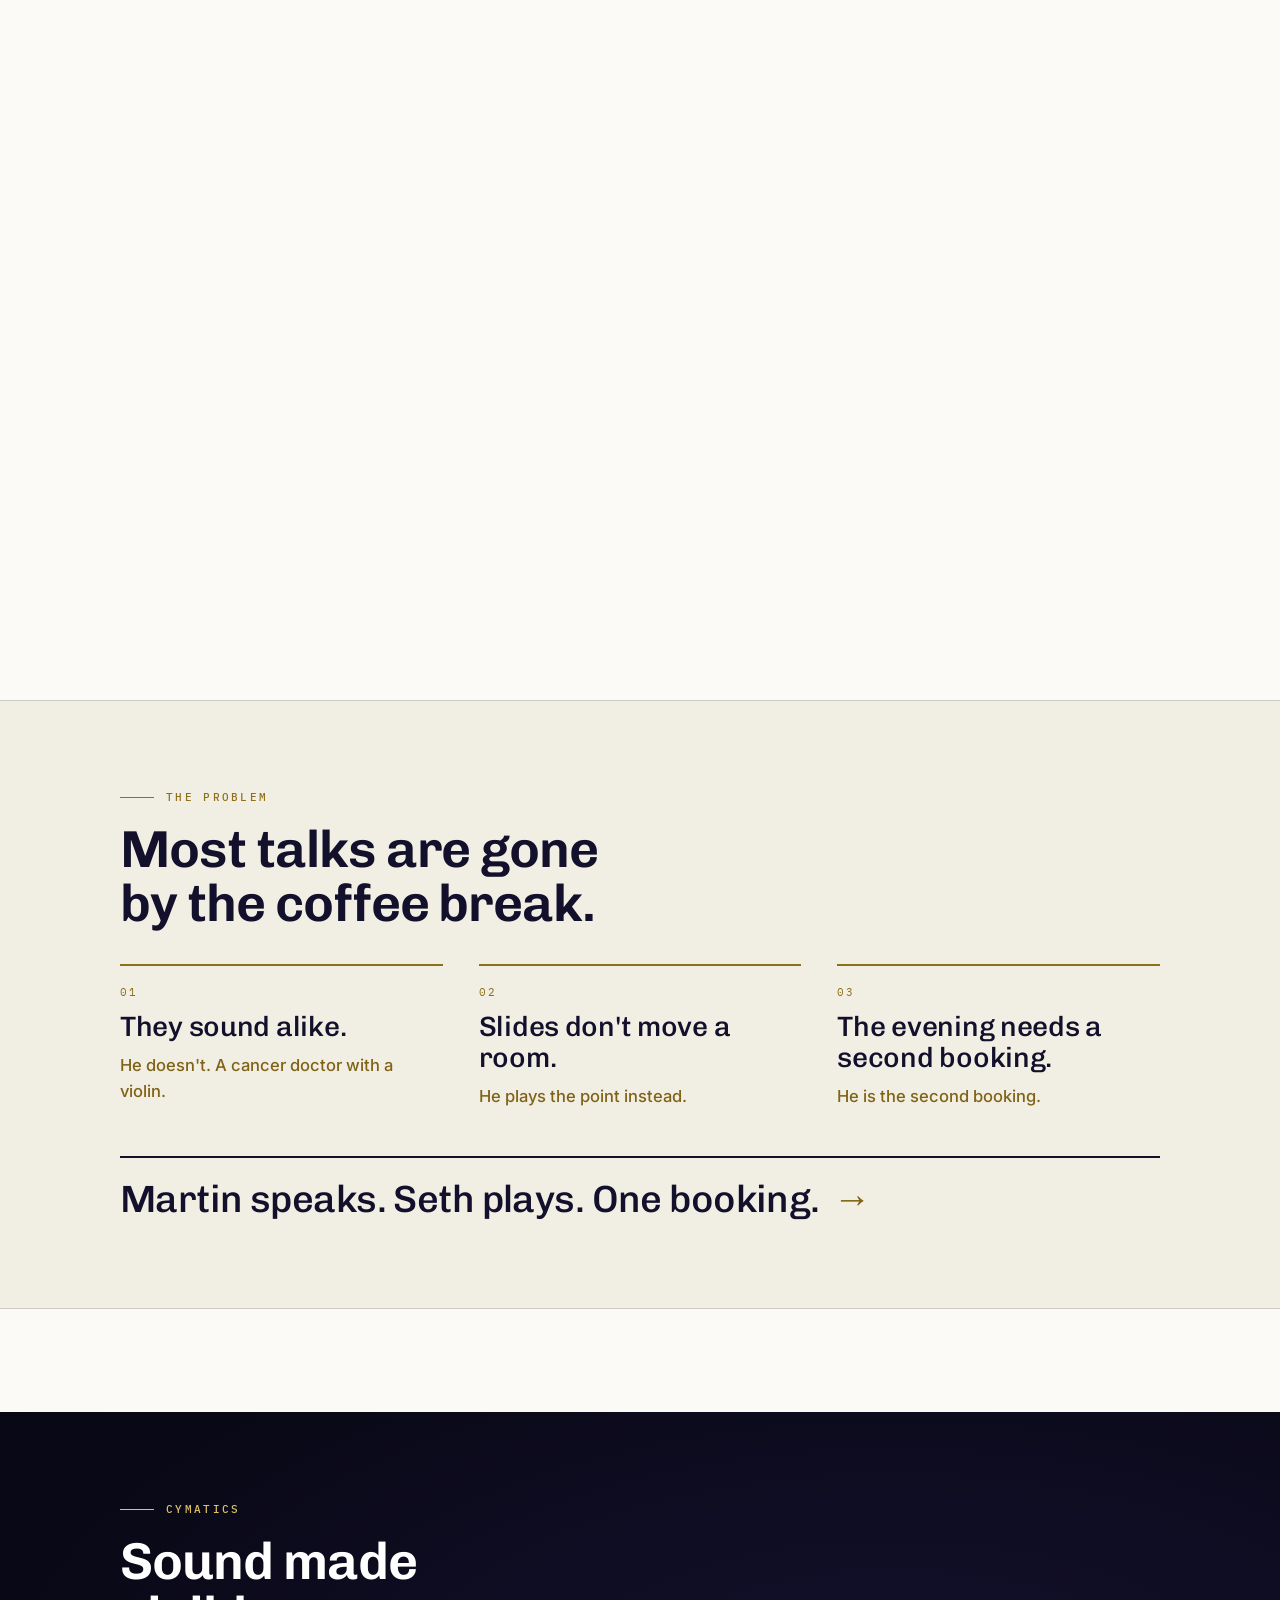
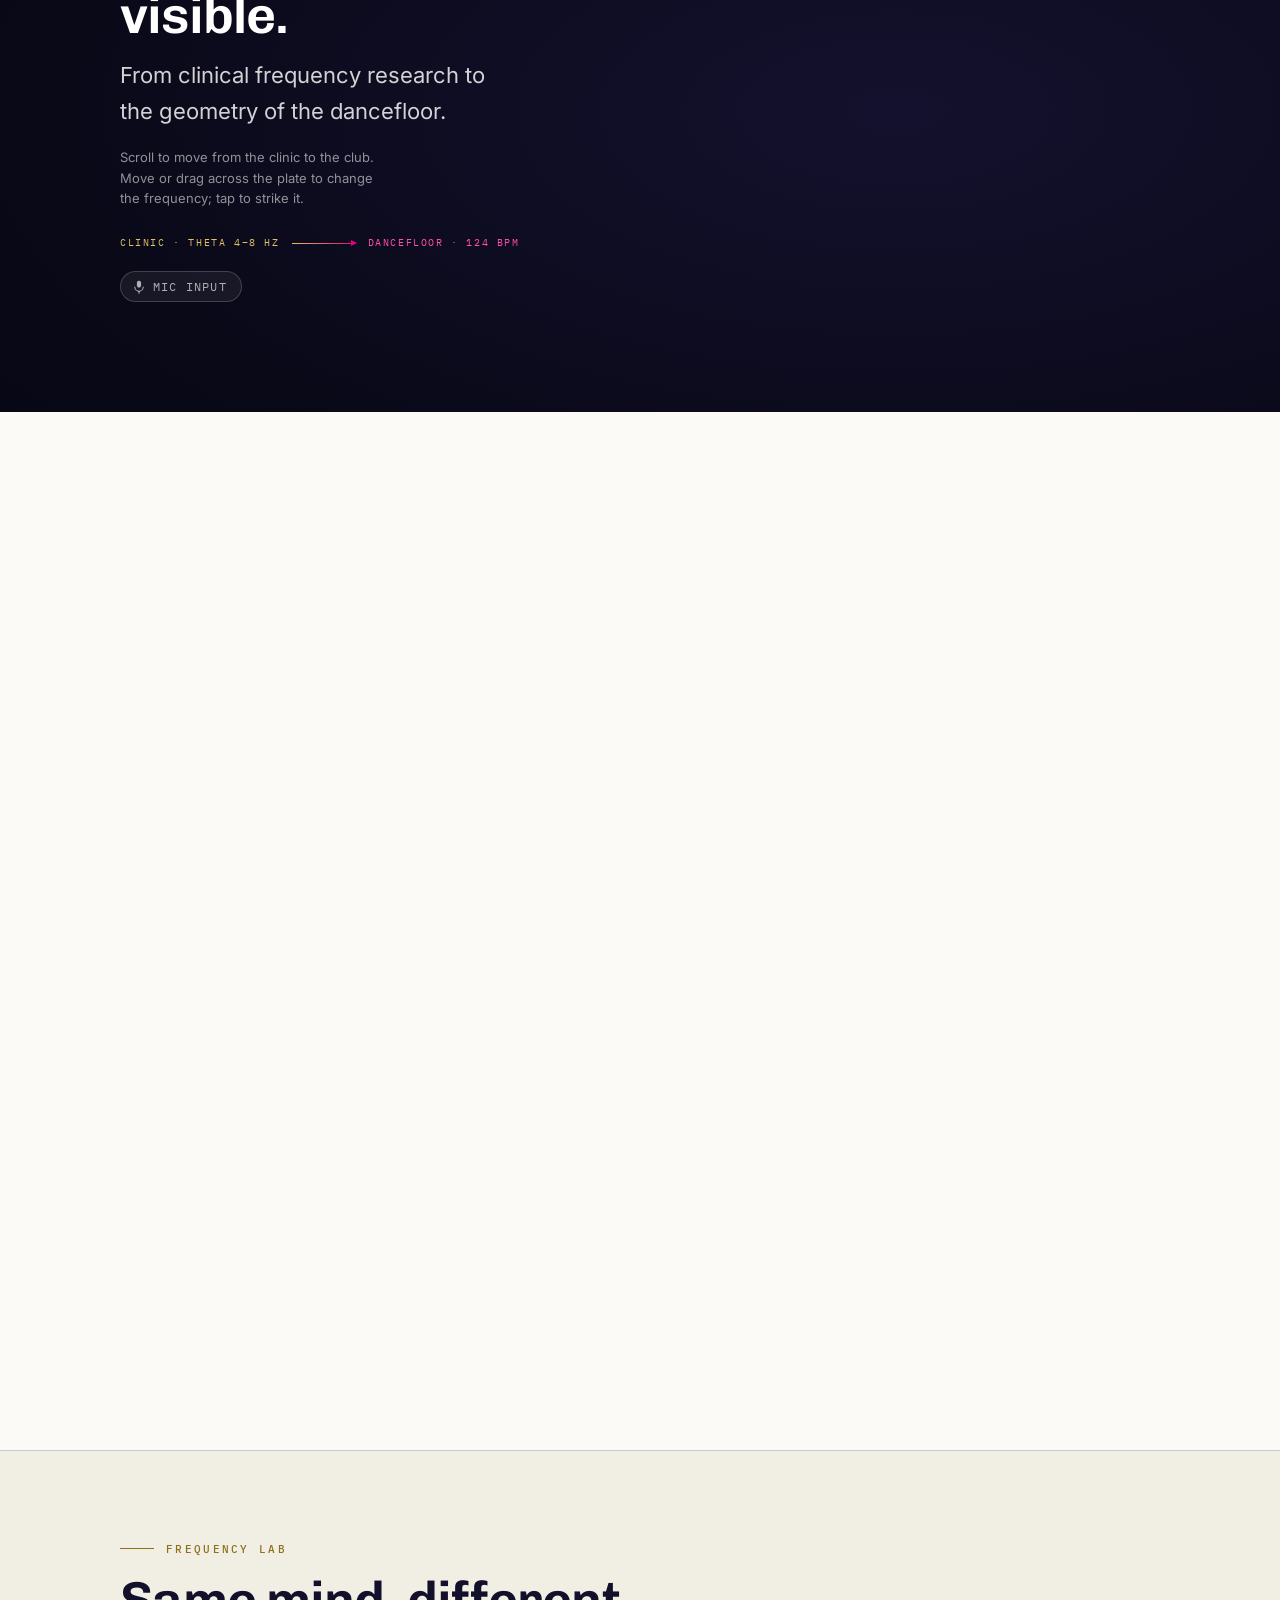
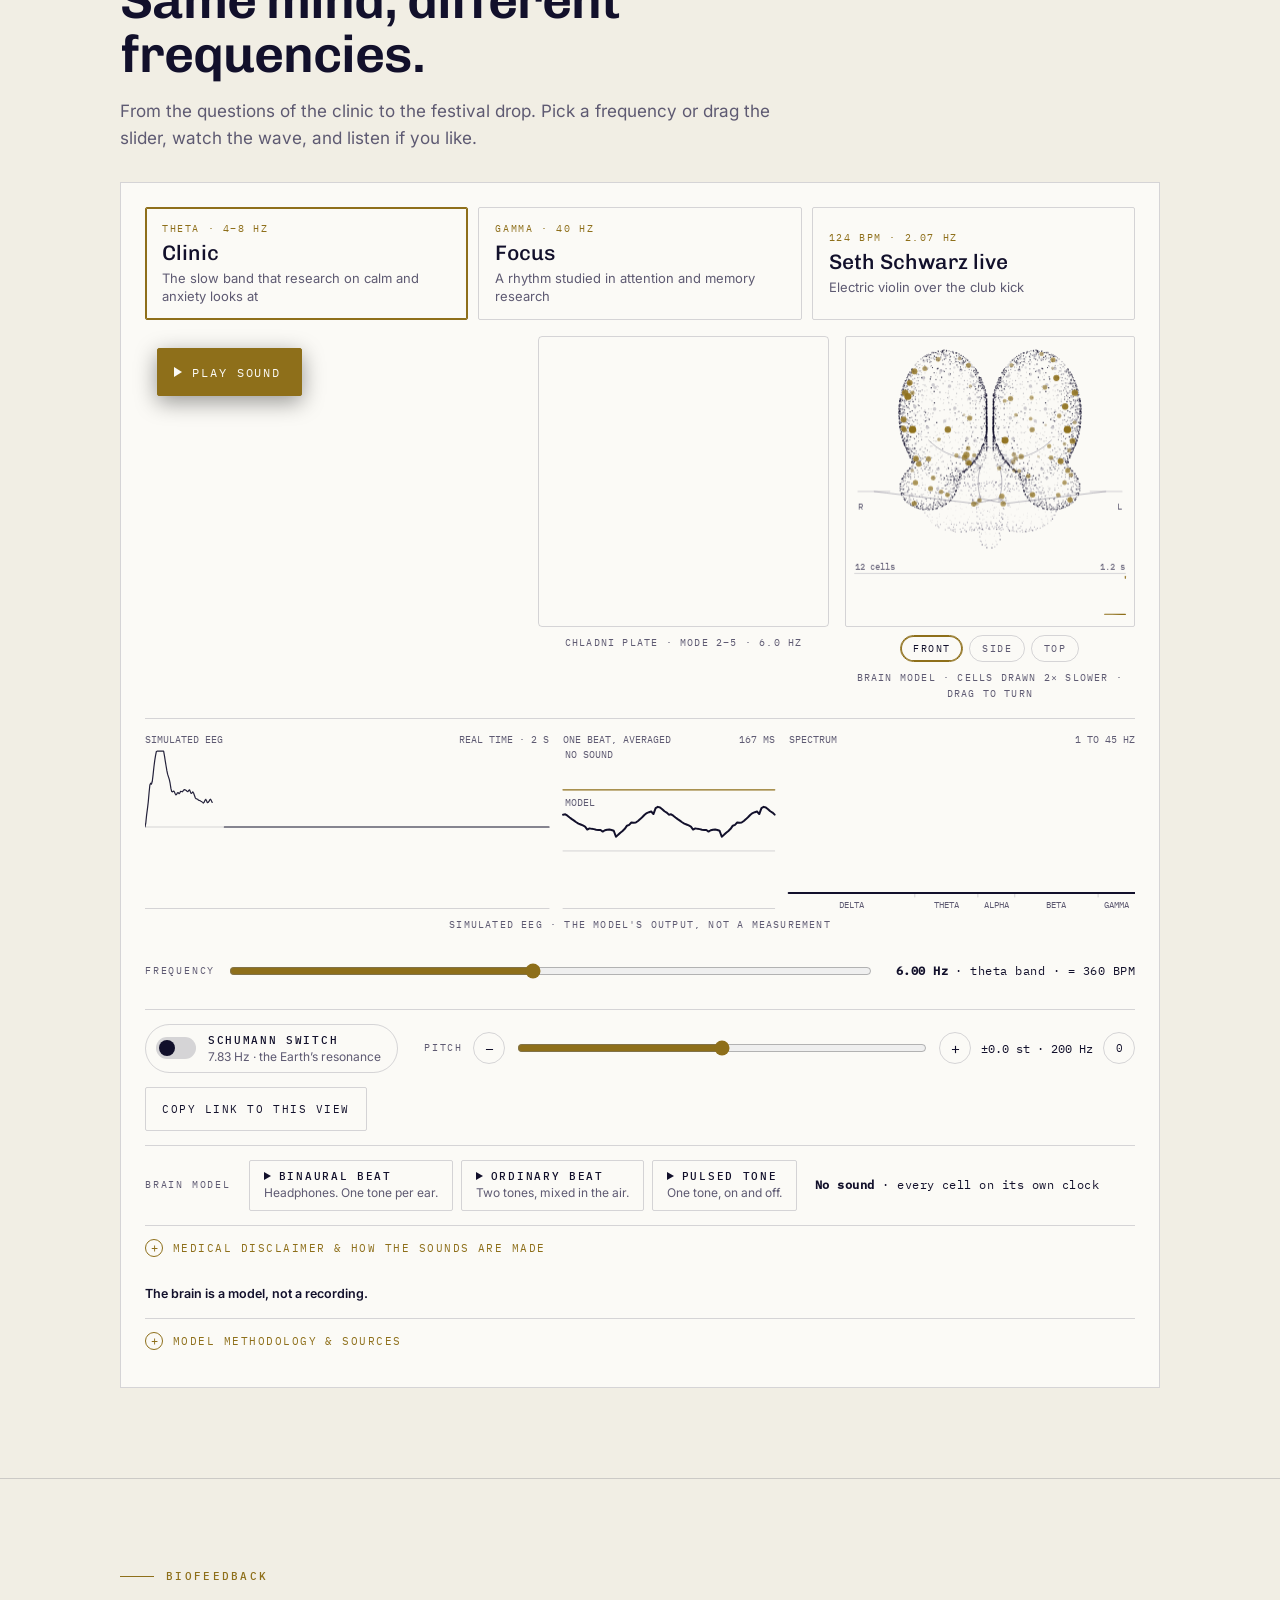
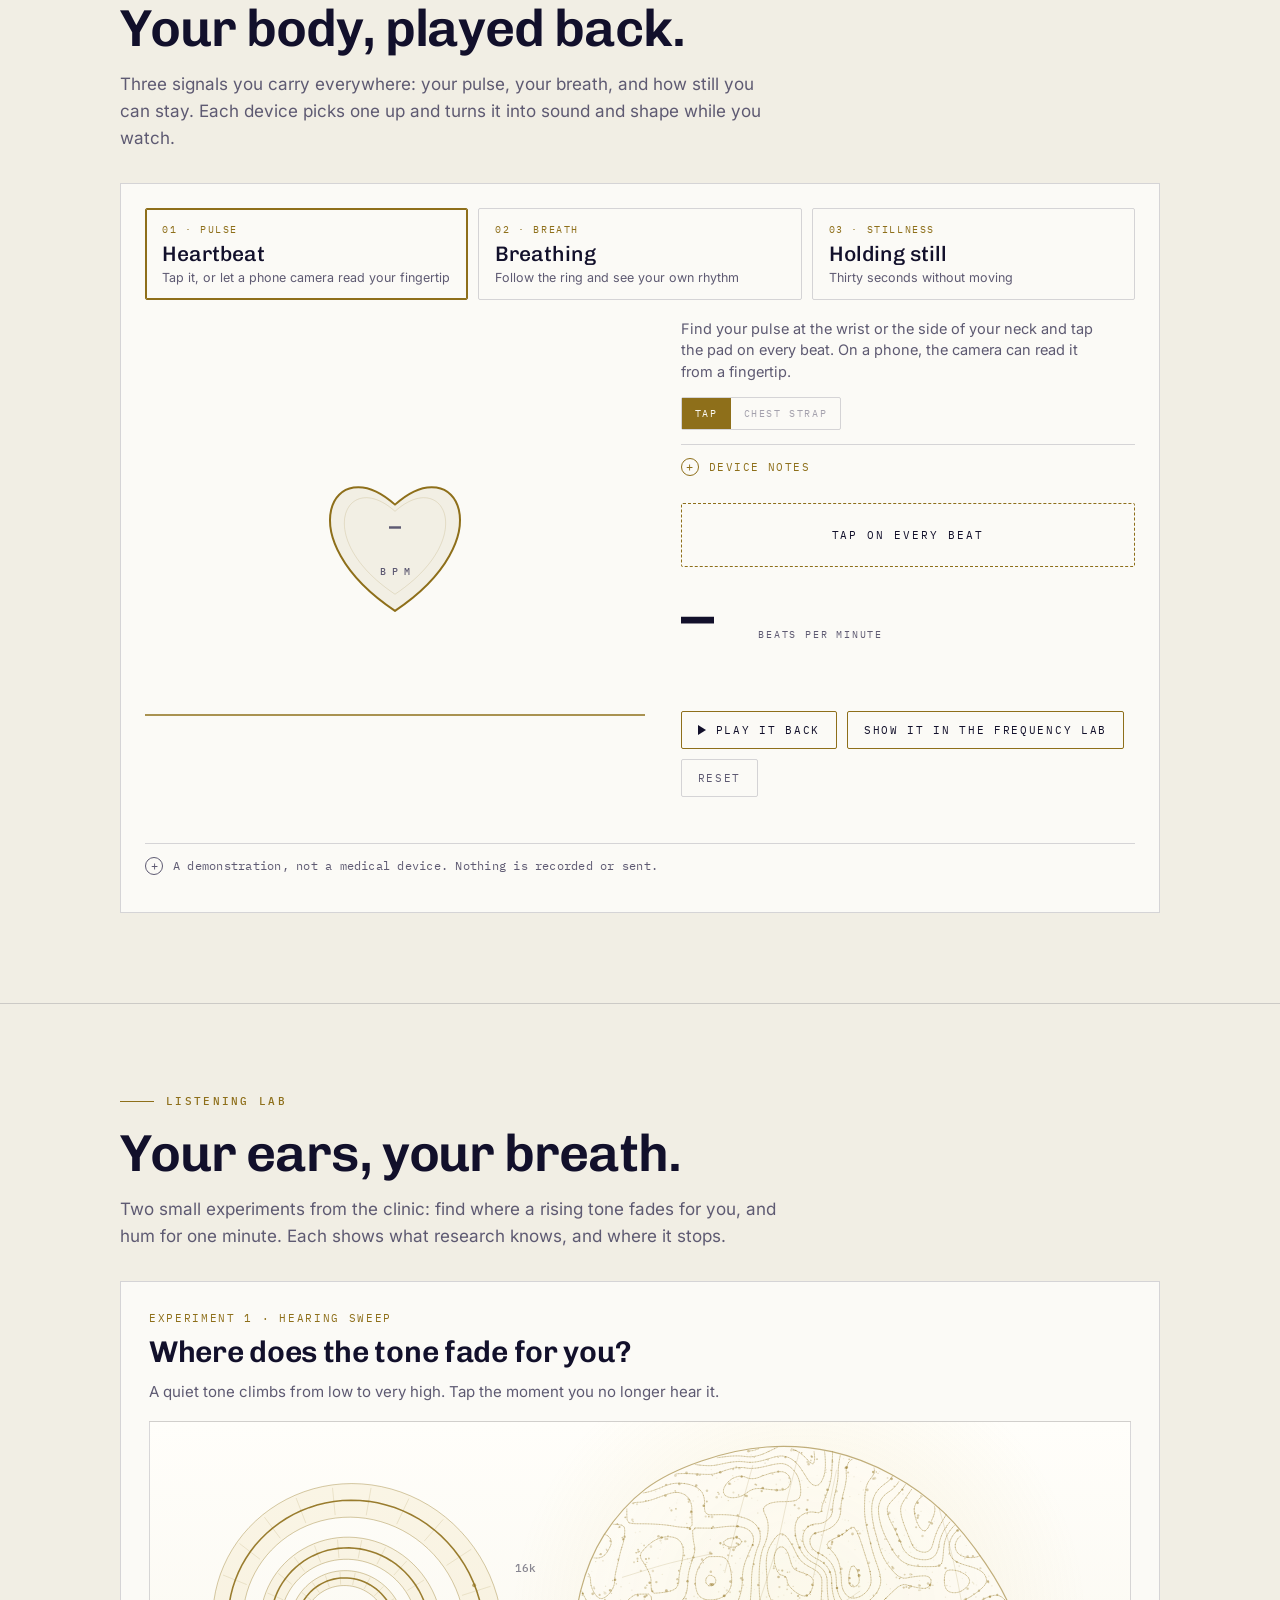
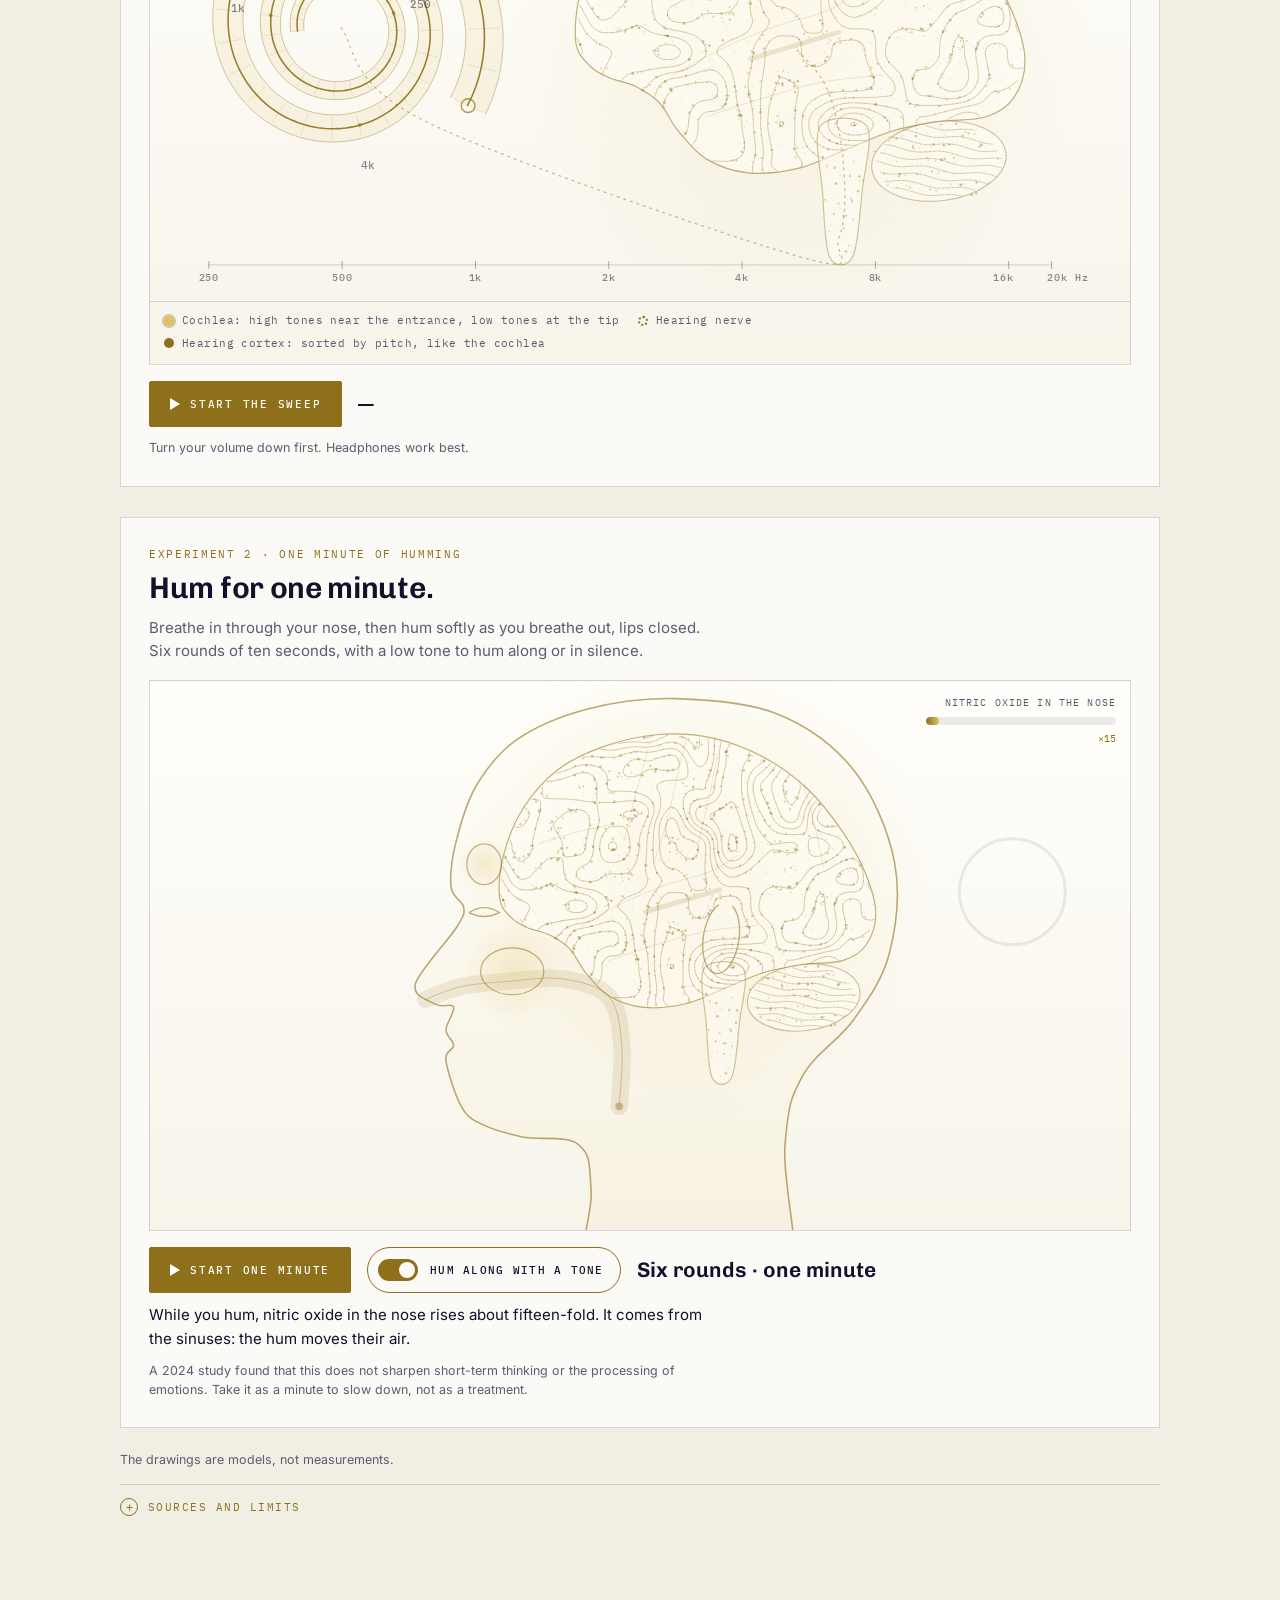
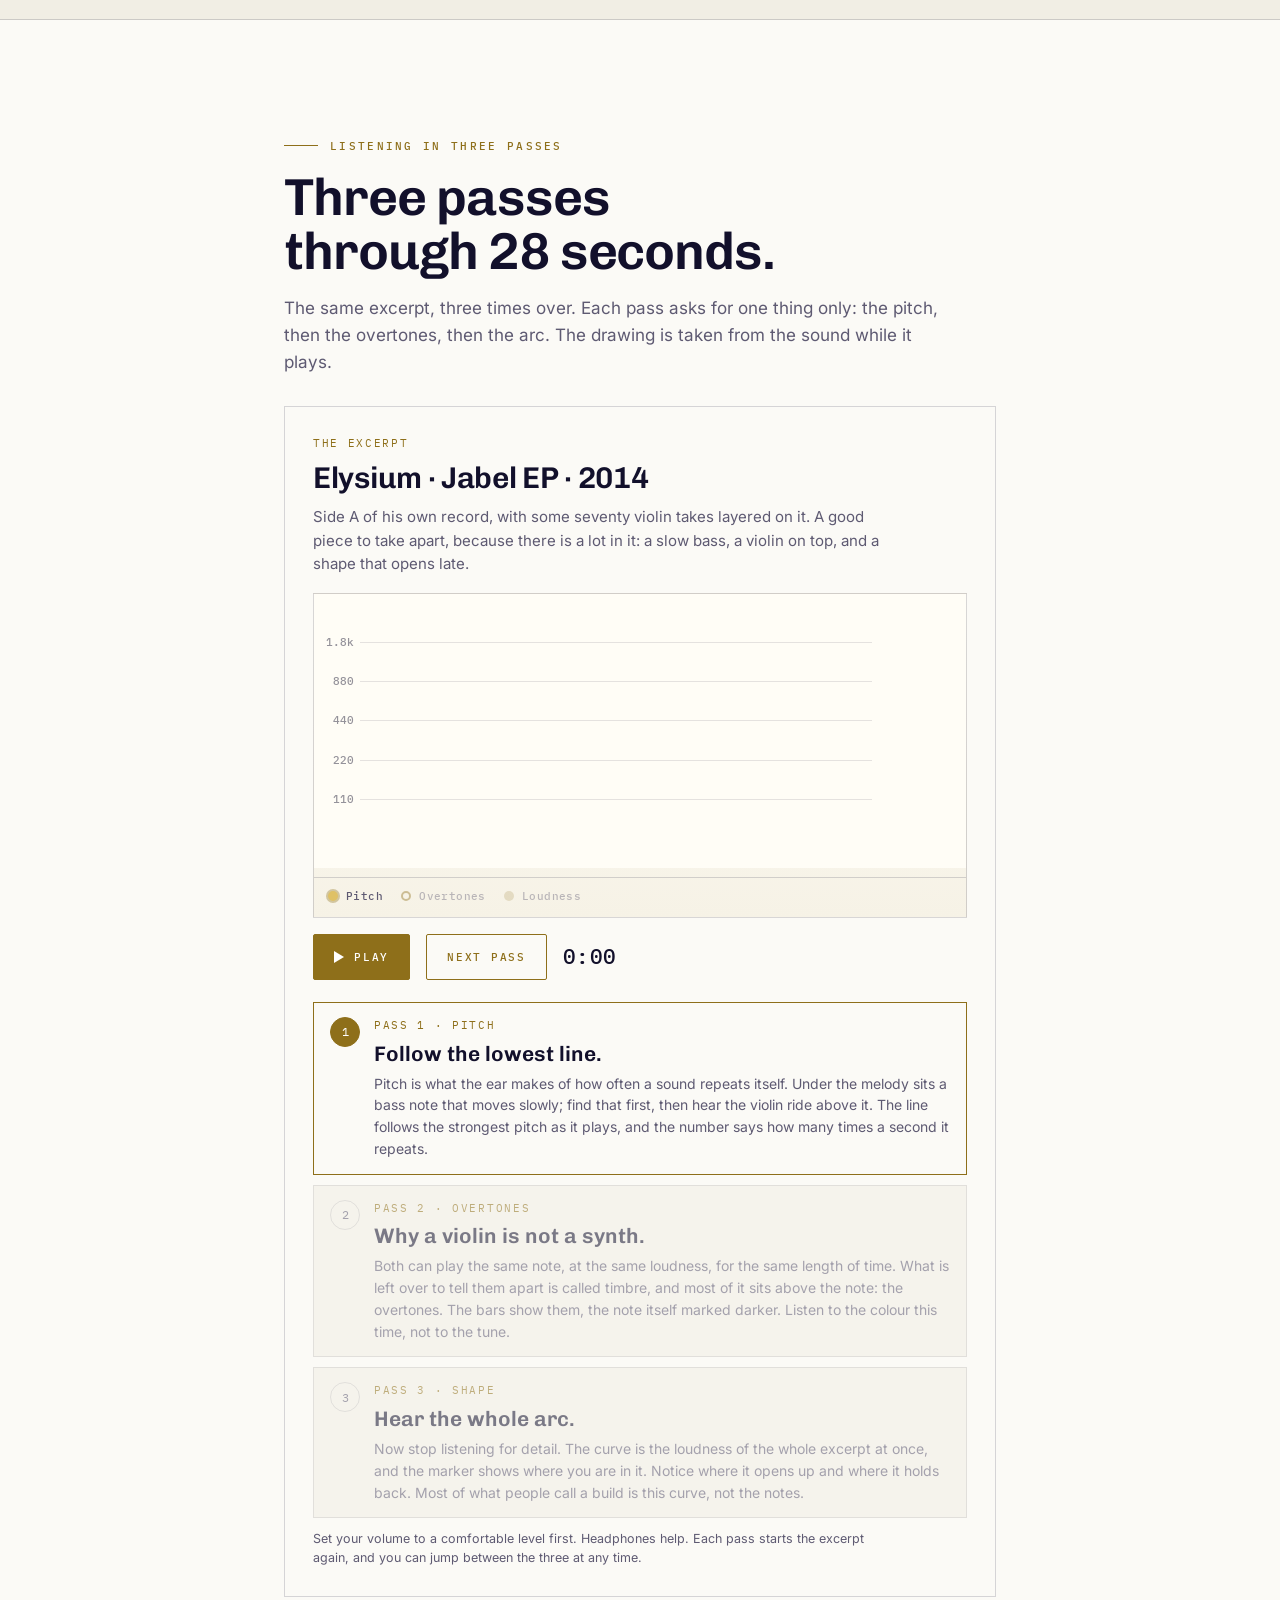
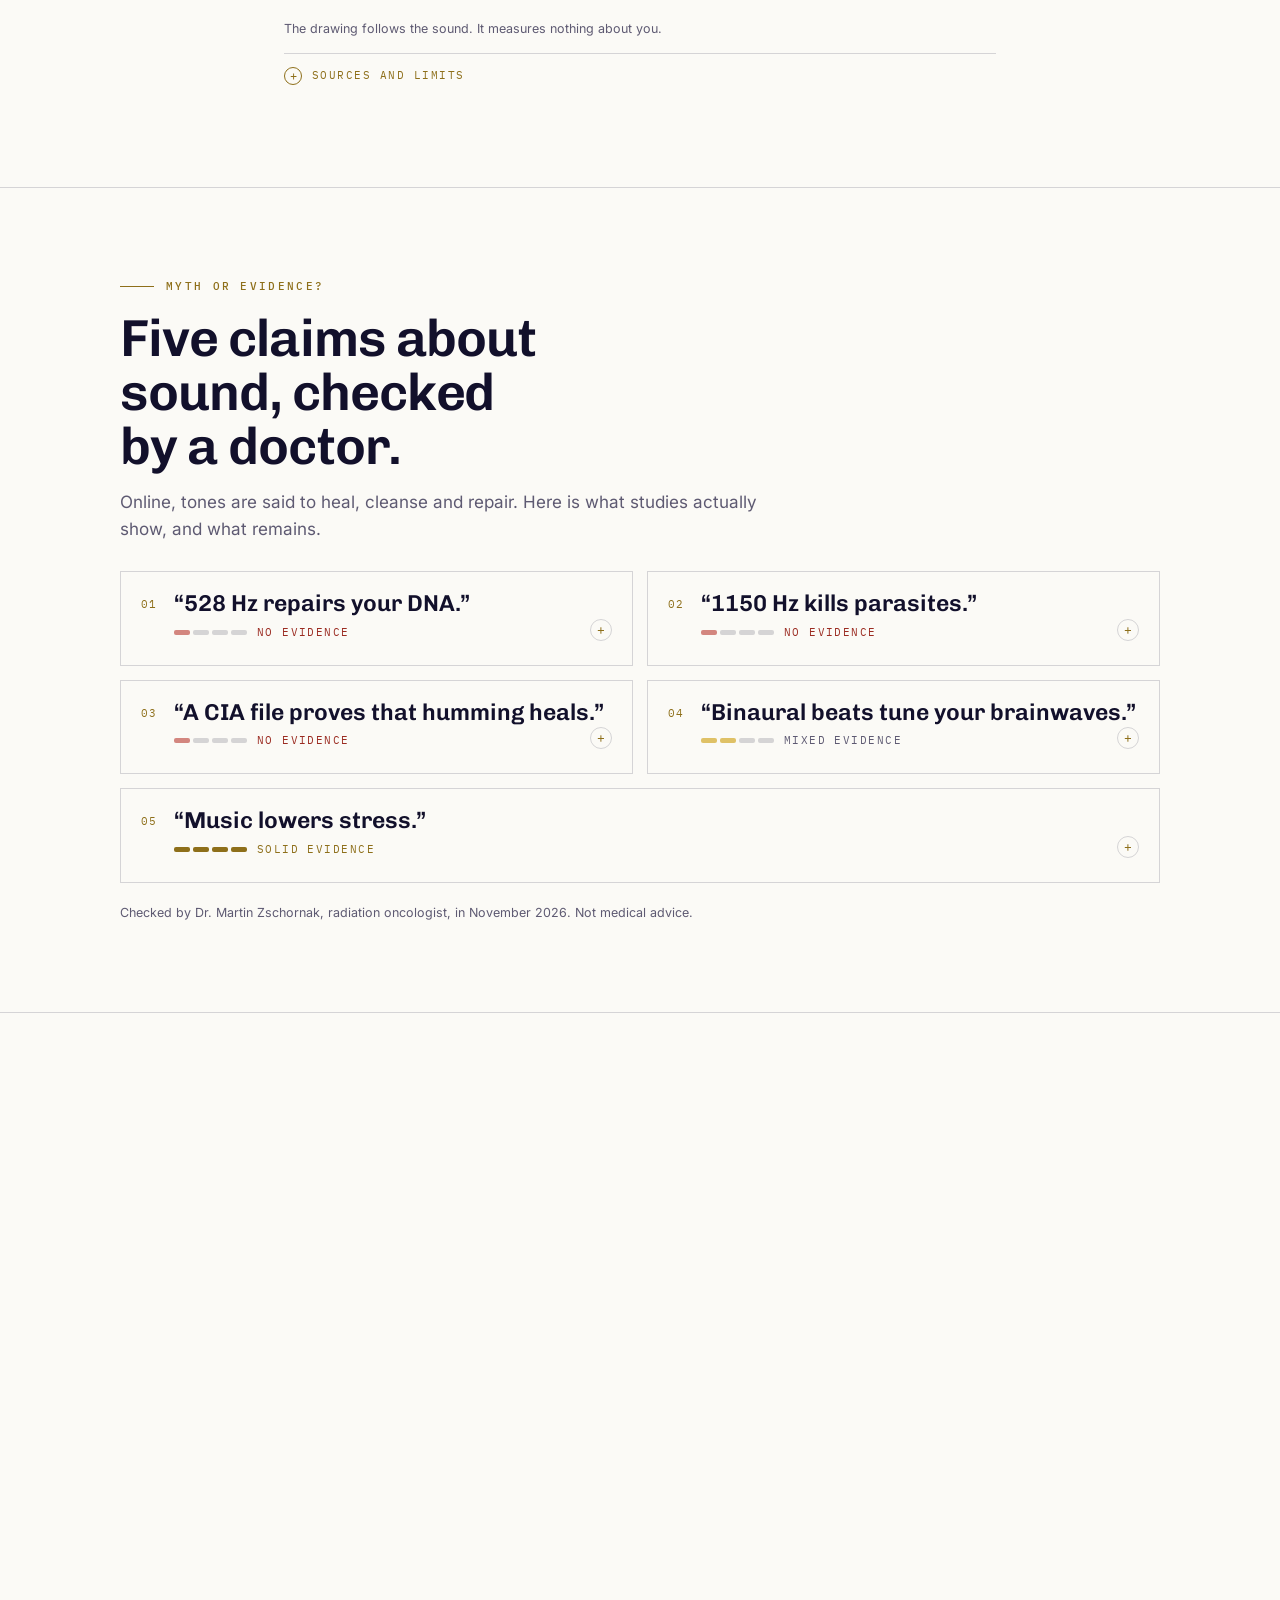
==== commit 736f0143: "153: the Game 01 test links keep the game in view after START (Safari) A pure repair (rule 16). Mart" ====
--- a/index.html
+++ b/index.html
@@ -2428,7 +2428,11 @@
       if(s&&s.getClientRects().length){ s.style.scrollMarginTop="120px"; s.scrollIntoView({behavior:"smooth",block:"start"}); return; }   // item 151: "Arcade" shows the whole game screen, not only the headline
       if(t) t.scrollIntoView({behavior:"smooth",block:"start"}); });
   });
-  if(/[#&]g1=/.test(location.hash)) setTimeout(function(){ var s=document.getElementById("acScreen"); if(s){ s.style.scrollMarginTop="120px"; s.scrollIntoView({block:"start"}); } },500);   // item 152: the test links for Game 01
+  if(/[#&]g1=/.test(location.hash)) (function(){ var until=0;   // item 152: the test links for Game 01; item 153: hold the game screen in view while the page above it settles
+    function pin(){ var s=document.getElementById("acScreen"); if(!s) return; var d=s.getBoundingClientRect().top-120; if(Math.abs(d)>24) window.scrollBy(0,d); }
+    function hold(ms){ var go=!until||Date.now()>until; until=Date.now()+ms; if(!go) return; (function loop(){ pin(); if(Date.now()<until) setTimeout(loop,120); else until=0; })(); }
+    setTimeout(function(){ var s=document.getElementById("acScreen"); if(s){ s.style.scrollMarginTop="120px"; s.scrollIntoView({block:"start"}); } hold(8000); },500);
+    document.addEventListener("click",function(e){ var t=e.target; if(t&&t.closest&&t.closest("#nArcade .ac-start, #nArcade .ac-btn, #acScreen")) hold(4000); },true); })();
   // copy buttons: the address is always visible as text, the button is a convenience
   Array.prototype.forEach.call(document.querySelectorAll(".copy"),function(b){
     b.addEventListener("click",function(){
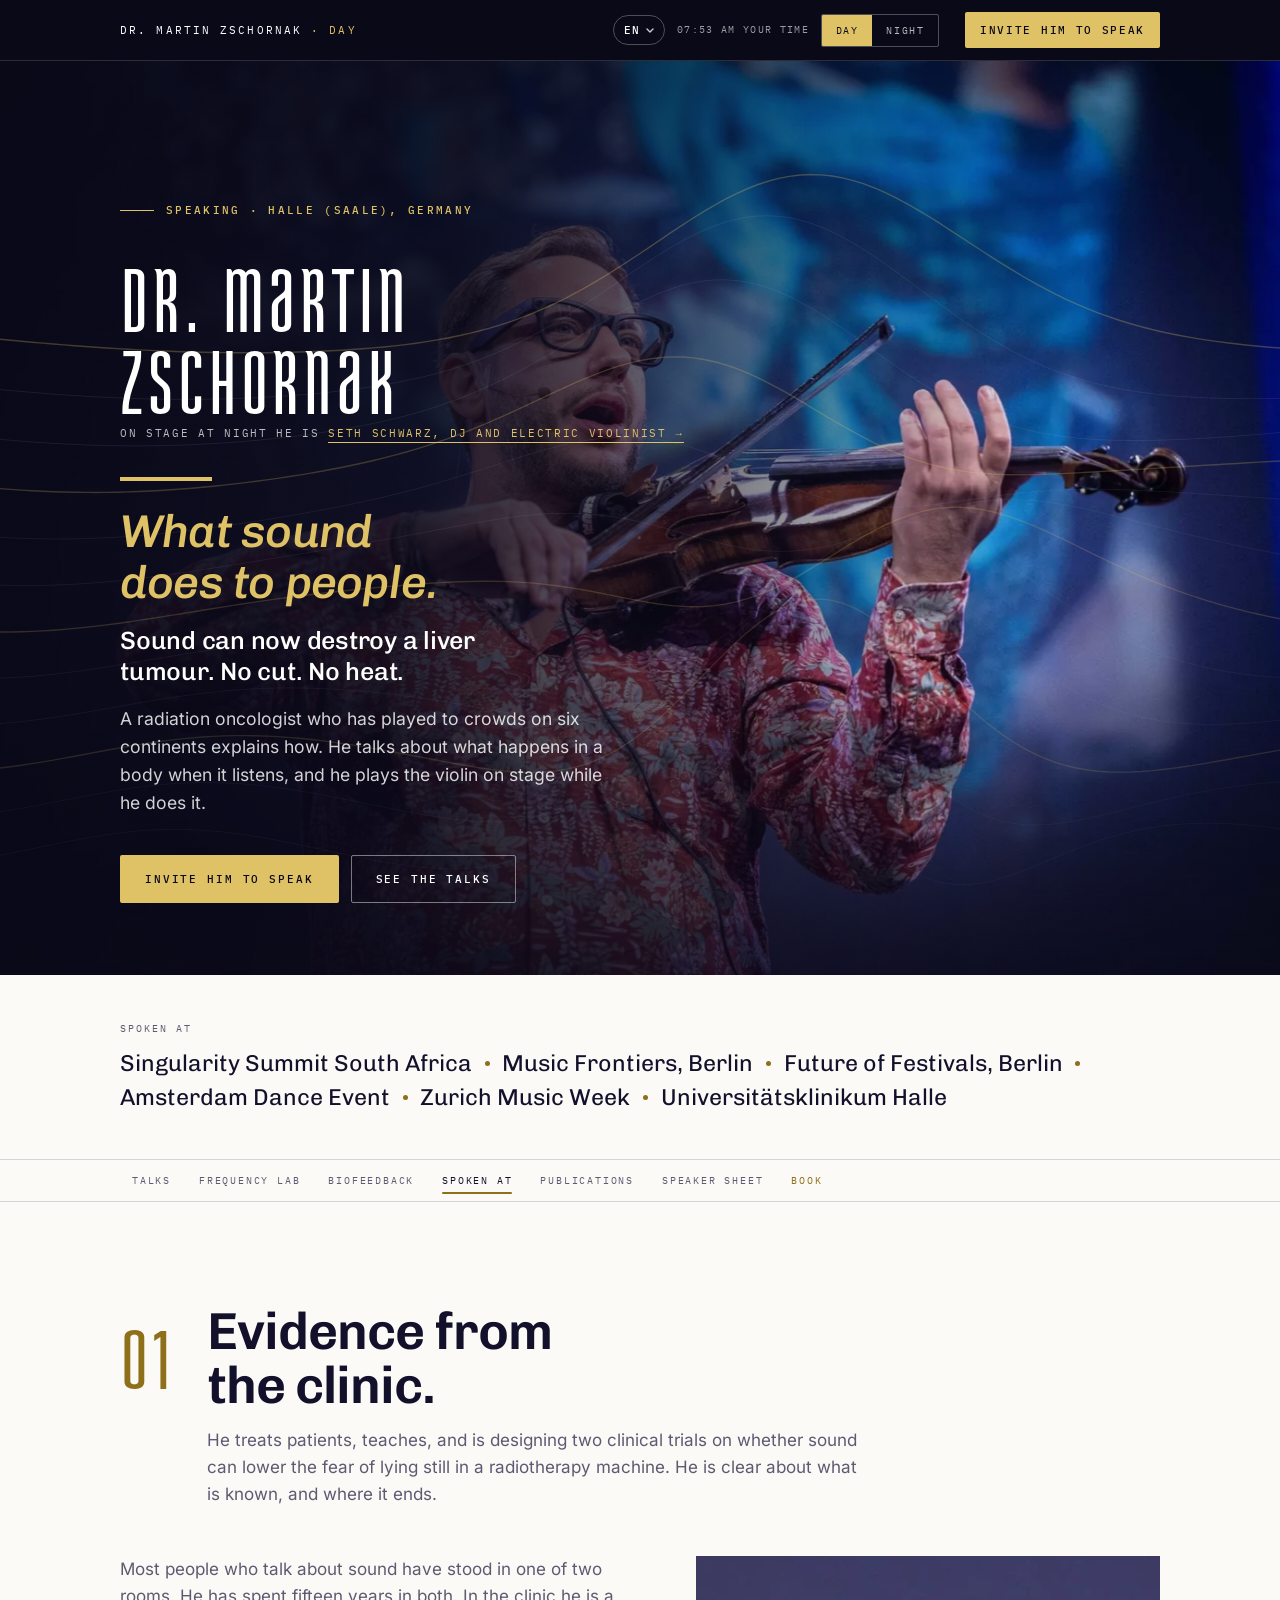
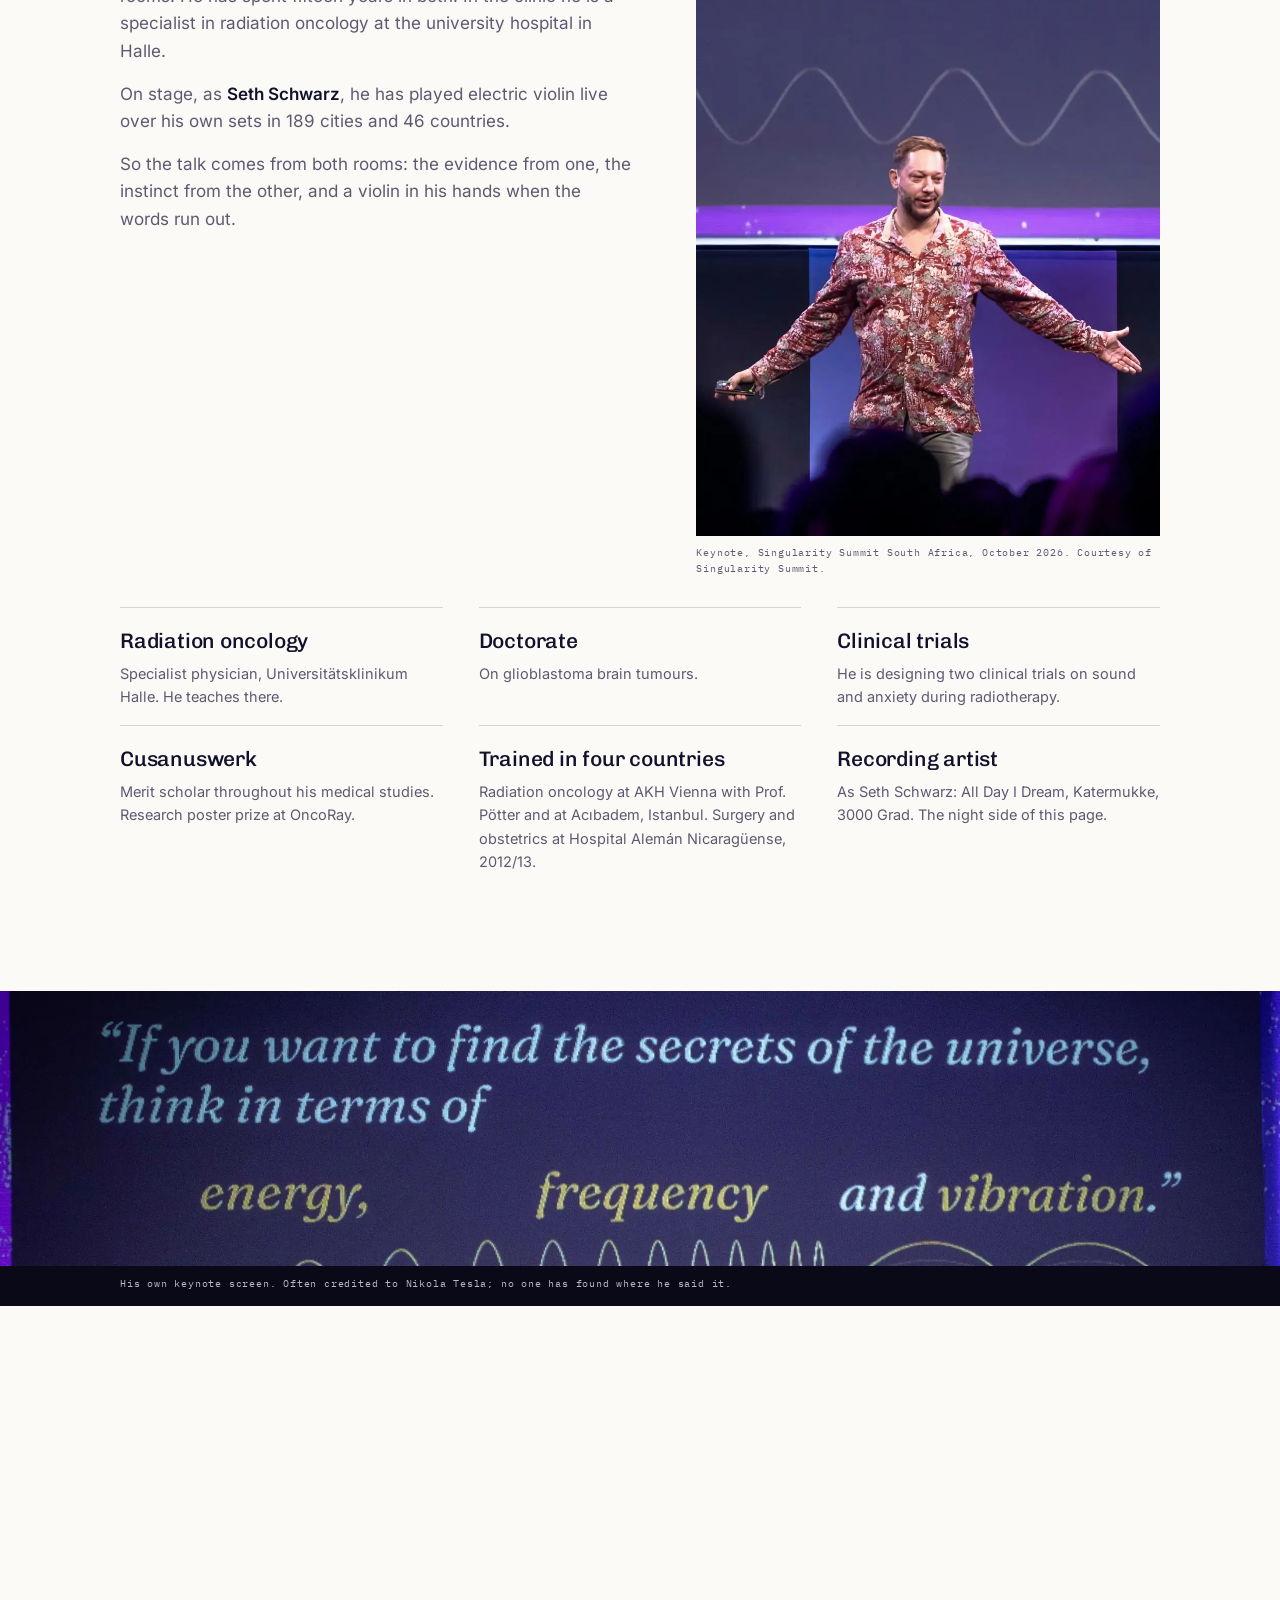
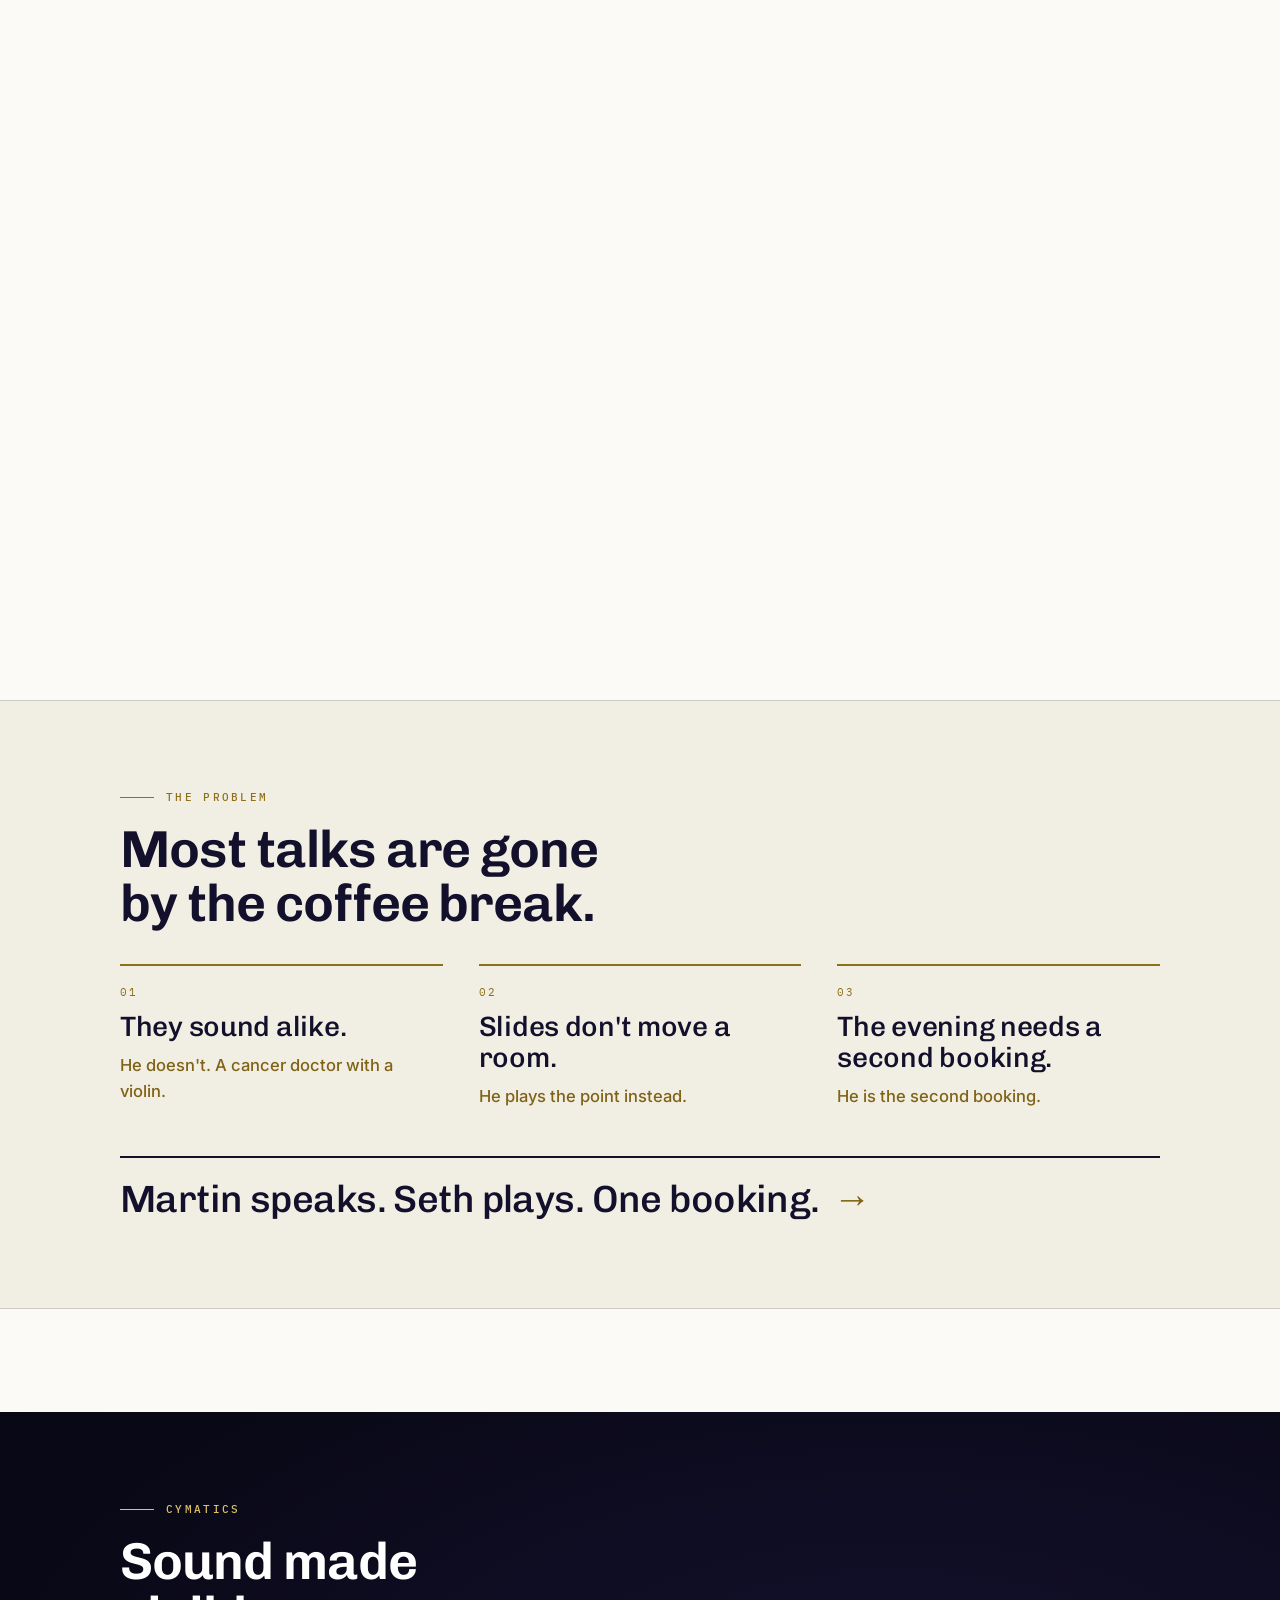
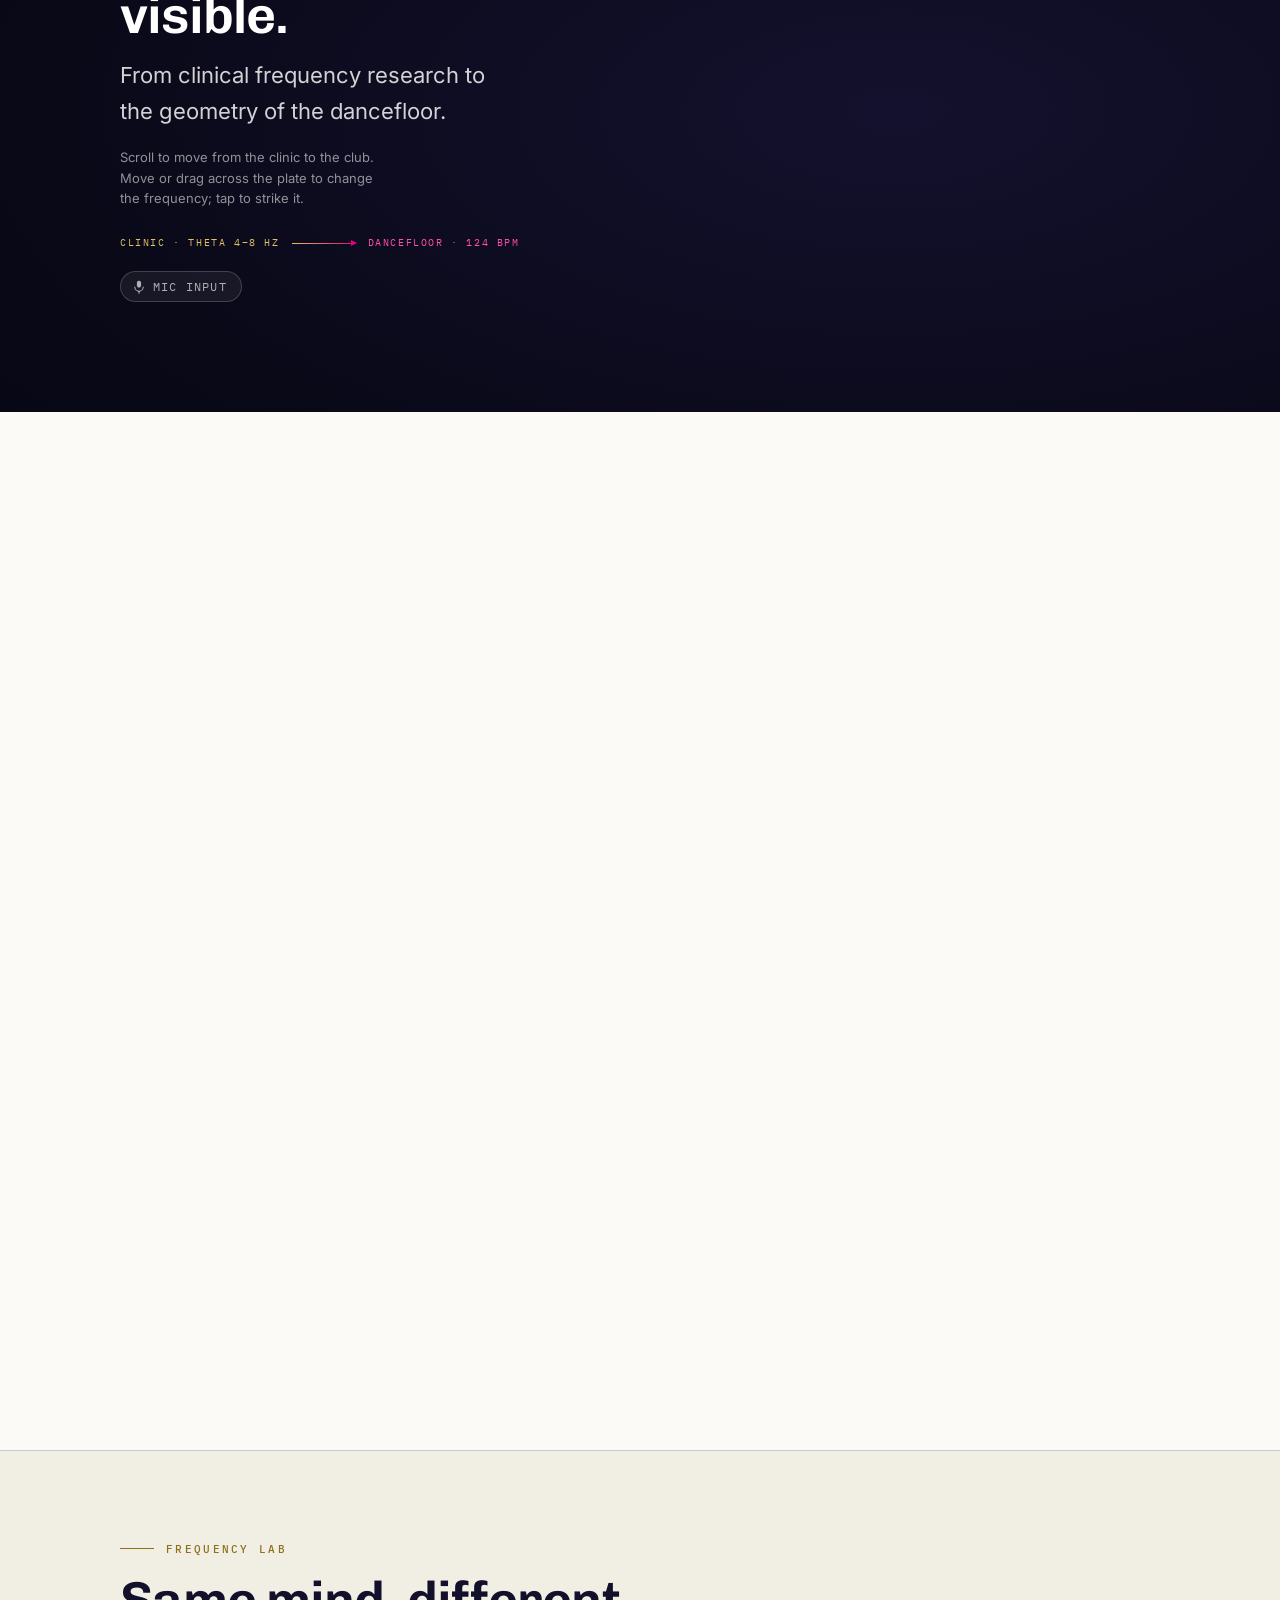
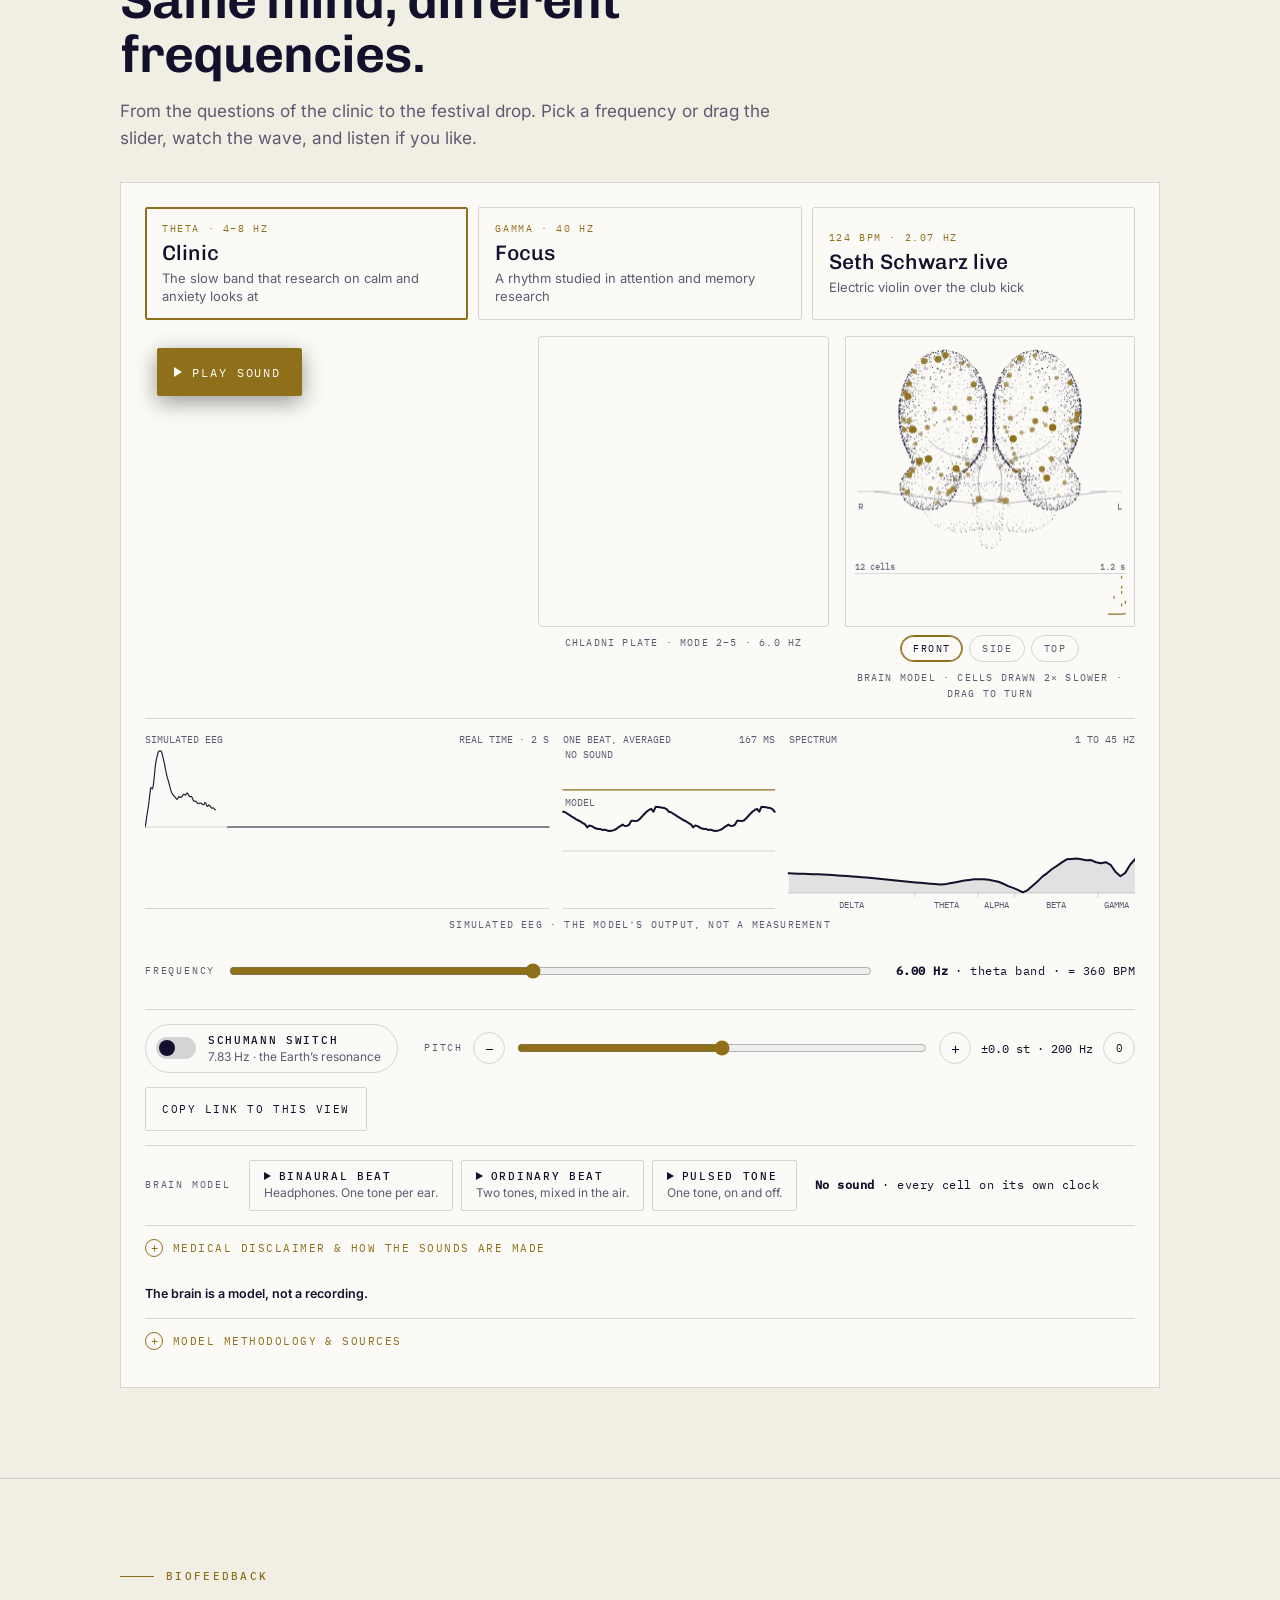
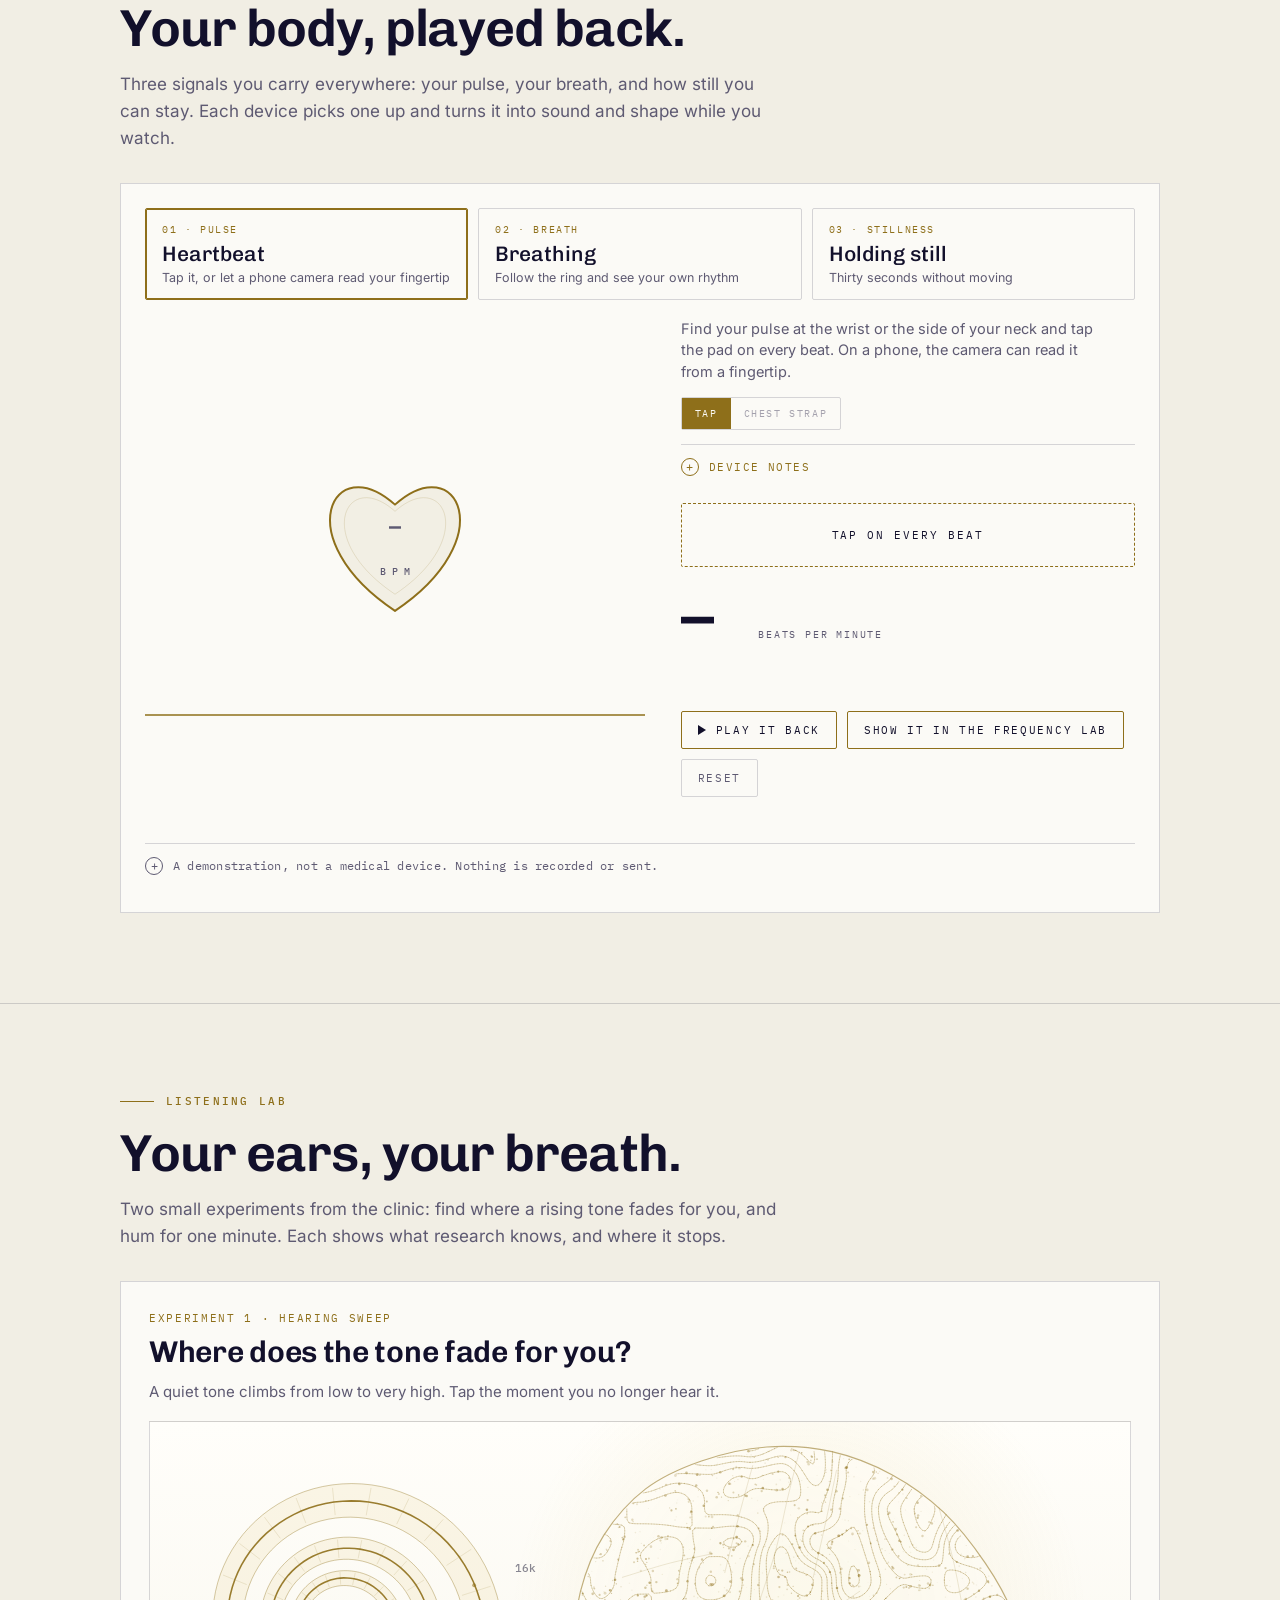
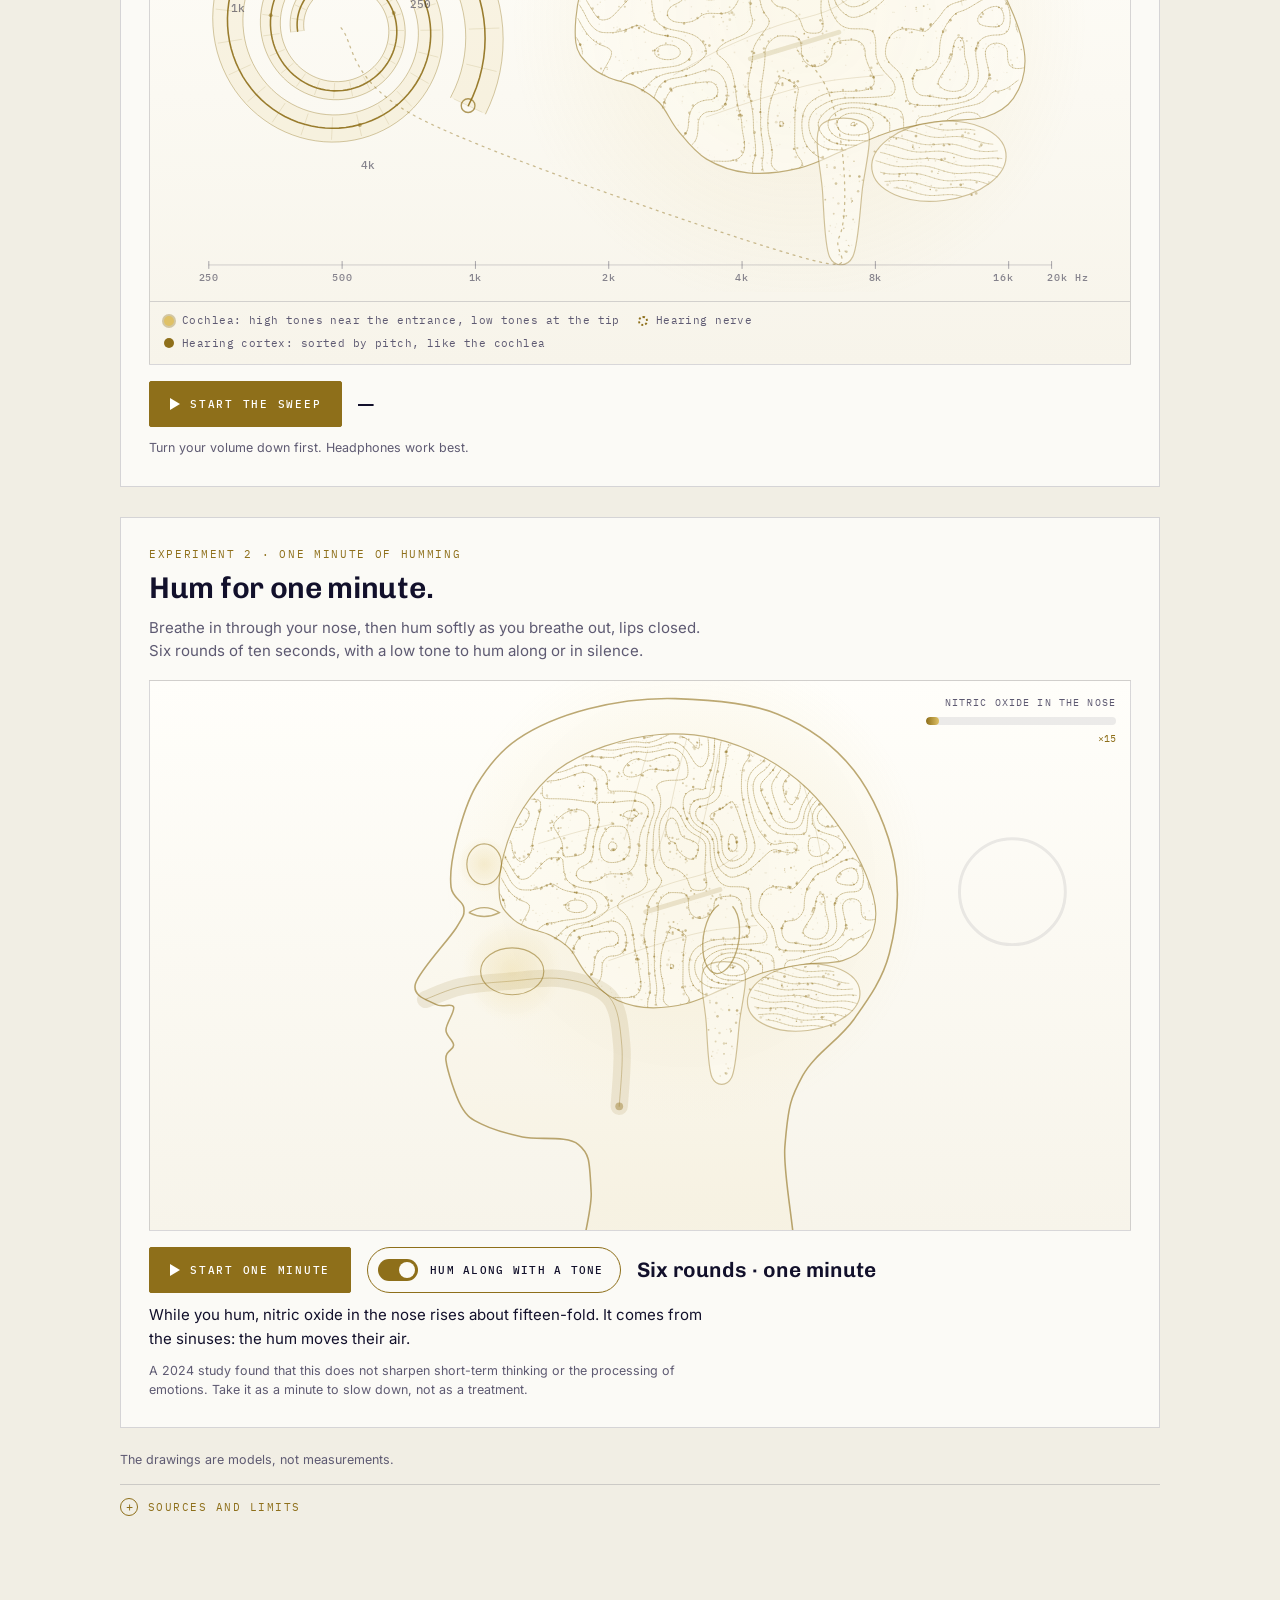
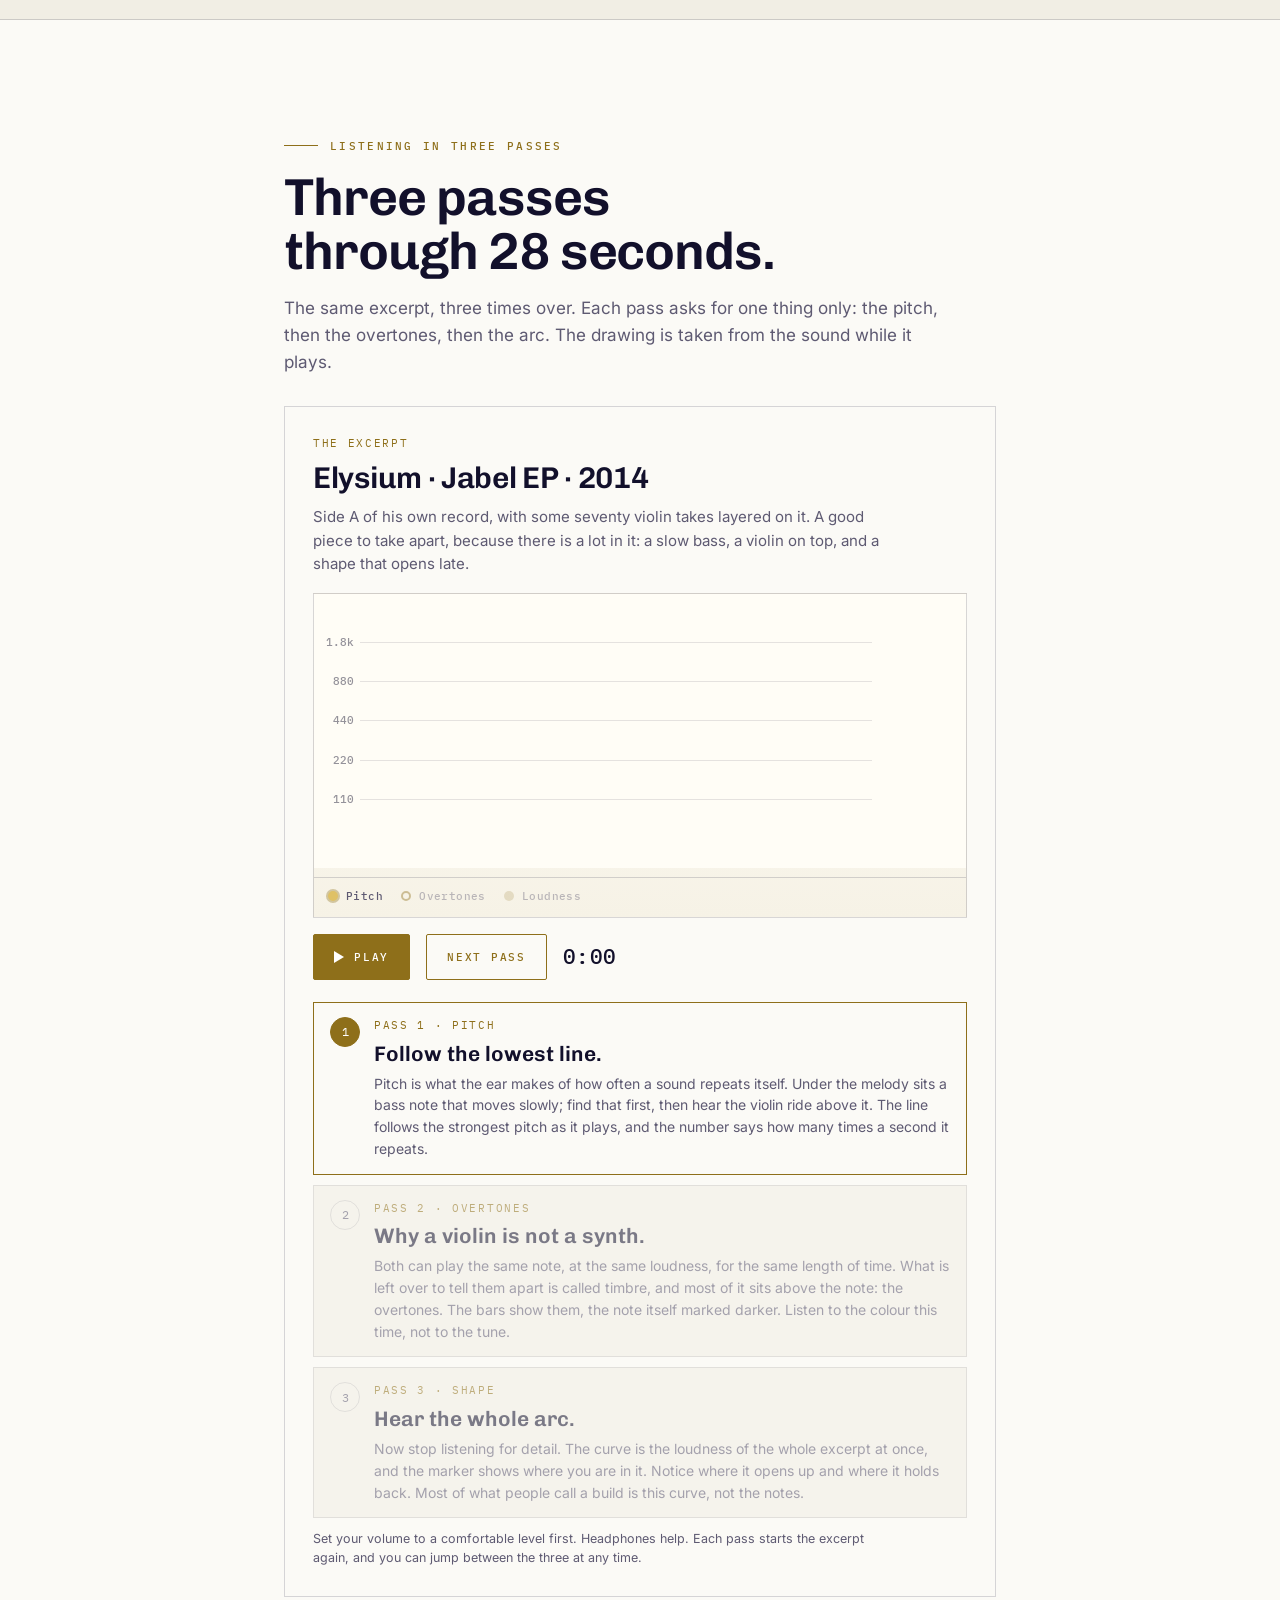
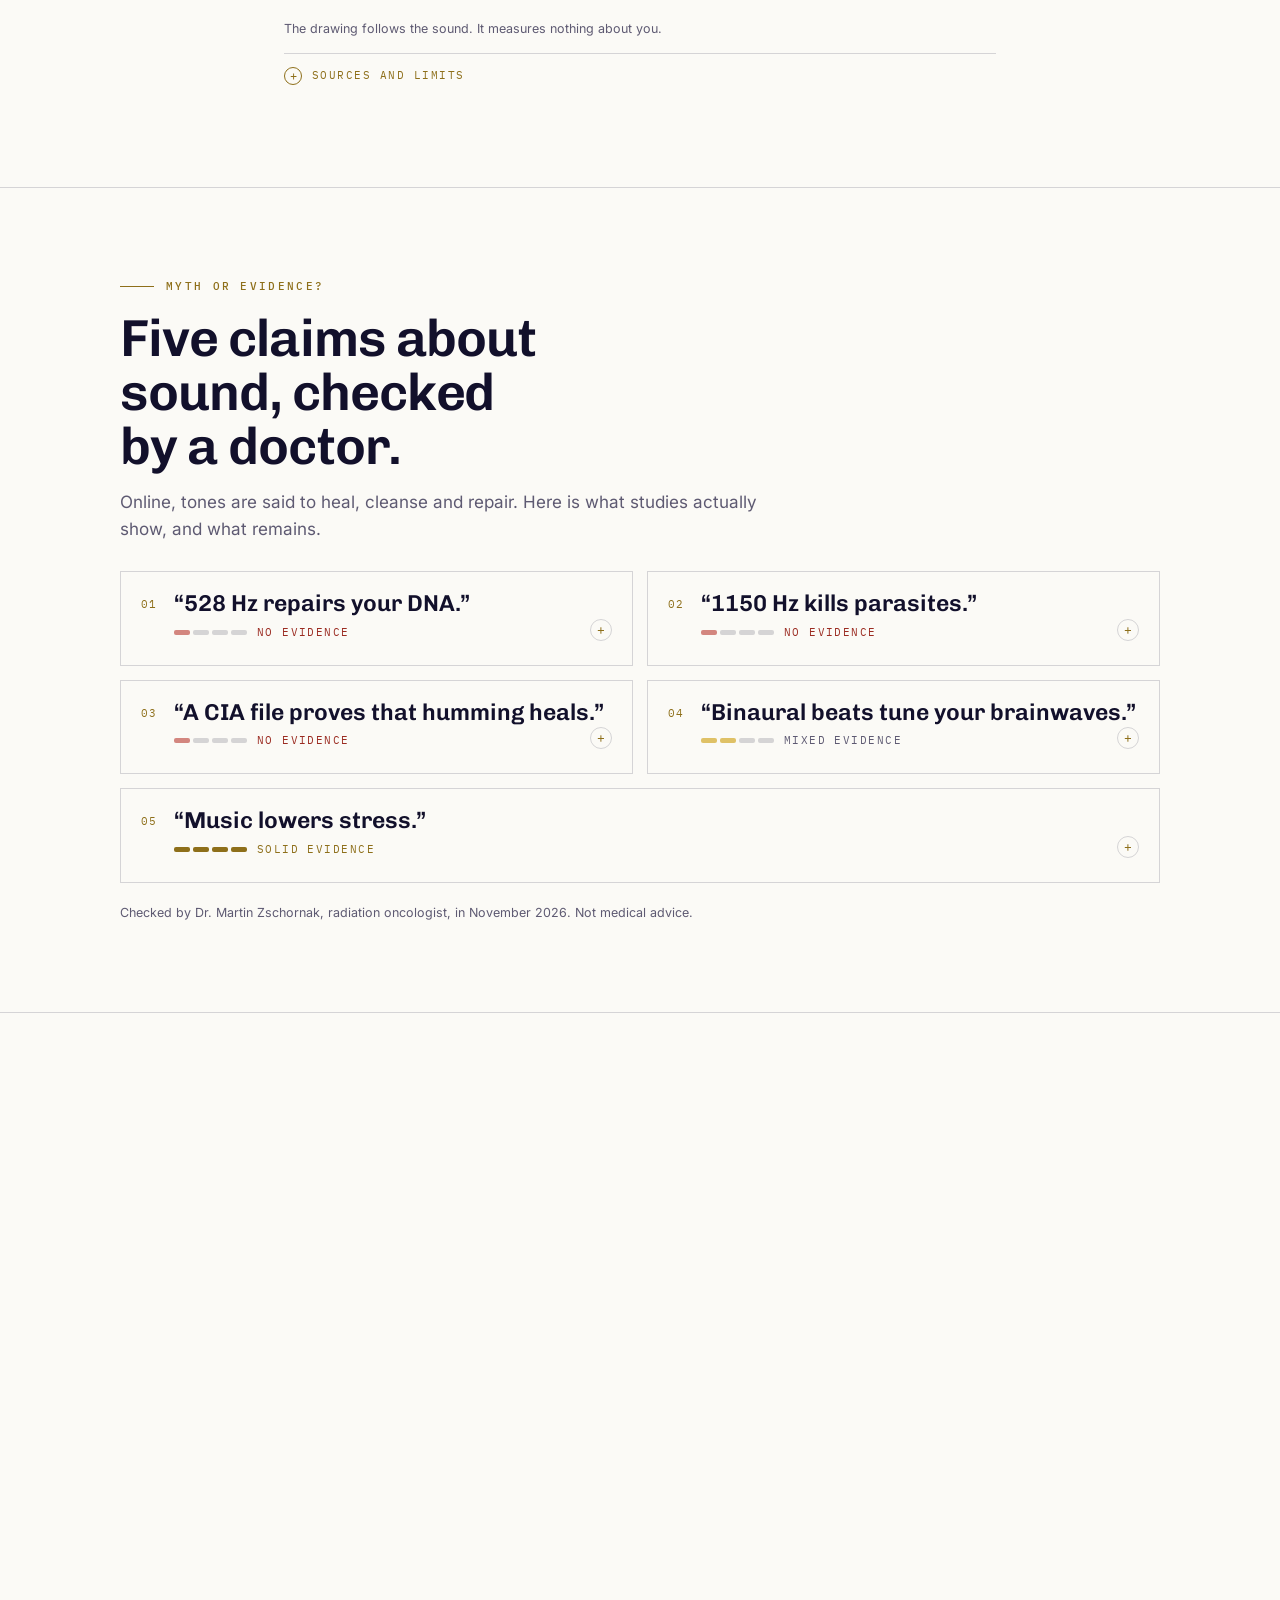
==== commit 51ba86dd: "150: Noise Floor, hidden game: three picks in a row of Halle (Saale) on the globe open it Martin, 28" ====
--- a/index.html
+++ b/index.html
@@ -3142,7 +3142,7 @@
   function showHint(){ if(!hint) return; hint.classList.add("on"); hintT=Date.now()+1600; }
   function chips(arr,label){ if(!arr.length) return ""; return '<p class="gch"><span>'+label+'</span>'+arr.map(function(a){return '<a href="'+a[1]+'" target="_blank" rel="noopener">'+esc(a[0])+' ↗</a>';}).join("")+'</p>'; }
   function esc(s){ return String(s).replace(/[&<>"]/g,function(c){return {"&":"&amp;","<":"&lt;",">":"&gt;",'"':"&quot;"}[c];}); }
-  function select(i,fly){ sel=i; var p=P[i]; arcT0=Date.now(); if(fly!==false) flyTo(p.lo,p.la,Math.max(Z,2.2));
+  function select(i,fly){ sel=i; var p=P[i]; arcT0=Date.now(); if(window.__ssGlobePick) try{ window.__ssGlobePick(p.c); }catch(e){}   /* item 150 */ if(fly!==false) flyTo(p.lo,p.la,Math.max(Z,2.2));
     card.hidden=false;
     card.innerHTML='<div class="k">'+esc(p.k)+' · '+esc(p.r)+'</div><h4>'+esc(p.c)+'</h4><p class="gv">'+esc(p.v)+'</p>'+chips(p.l,"Listen")+chips(p.w,"Watch")+chips(p.s,"Stories")+'<button type="button" class="gx" aria-label="Close">×</button>';
     card.querySelector(".gx").addEventListener("click",function(){ card.hidden=true; sel=-1; });
@@ -10623,6 +10623,1171 @@
 })();
 </script>
 <!-- sweatheart: end -->
+<!-- noisefloor: start -->
+<style>
+#nf{position:fixed;inset:0;z-index:2147483000;background:#07040e;color:#fff3e2;font-family:var(--display,Chivo,"Helvetica Neue",Arial,sans-serif);overflow:hidden;touch-action:none;-webkit-user-select:none;user-select:none;-webkit-tap-highlight-color:transparent;cursor:default}
+#nf[hidden]{display:none}
+#nf *{box-sizing:border-box}
+#nf button{font:inherit;color:inherit;cursor:pointer;touch-action:manipulation}
+#nfCv{position:absolute;inset:0;width:100%;height:100%;display:block}
+#nf .nf-m{font:500 10.5px/1.3 var(--mono,ui-monospace,Menlo,monospace);letter-spacing:.16em;text-transform:uppercase}
+#nfHud{position:absolute;inset:0;pointer-events:none;opacity:0;transition:opacity .35s}
+#nf.nf-play #nfHud{opacity:1}
+#nfGain{position:absolute;left:0;right:0;top:0;height:5px;background:rgba(255,211,107,.13)}
+#nfGainB{display:block;height:100%;background:linear-gradient(90deg,#b98a2c,#FFD36B);transform-origin:0 50%;transform:scaleX(0);transition:transform .14s linear;box-shadow:0 0 14px rgba(255,211,107,.65)}
+#nfInfo{position:absolute;left:14px;right:14px;top:calc(16px + env(safe-area-inset-top,0px));text-shadow:0 1px 8px #000}
+#nfZoneK,#nfZoneN{max-width:calc(100% - 156px);white-space:nowrap;overflow:hidden;text-overflow:ellipsis}
+#nfStat{white-space:nowrap}
+#nfZoneK{color:#FFD36B;display:block}
+#nfZoneN{display:block;font-weight:700;font-size:19px;line-height:1.15;margin:3px 0 8px;letter-spacing:.01em}
+#nfHp{display:flex;align-items:center;gap:8px;margin-bottom:7px}
+#nfHp .nf-bar,#nfBoss .nf-bar{height:7px;border-radius:4px;background:rgba(255,255,255,.14);overflow:hidden}
+#nfHp .nf-bar{width:132px}
+#nfHpB{display:block;height:100%;background:#E4007C;transform-origin:0 50%;transition:transform .12s linear;box-shadow:0 0 10px rgba(228,0,124,.8)}
+#nfStat b{font-weight:500;color:#fff}
+#nfStat{color:rgba(255,243,226,.62)}
+#nfBoss{position:absolute;left:50%;bottom:calc(74px + env(safe-area-inset-bottom,0px));transform:translateX(-50%);width:min(440px,74%);text-align:center;transition:opacity .3s}
+#nfBoss.nf-hide{opacity:0}
+#nfBoss span{display:block;margin-bottom:5px;color:#dfe8f5}
+#nfBossB{display:block;height:100%;background:#dfe8f5;transform-origin:0 50%;transition:transform .12s linear}
+#nfBoard{position:absolute;left:12px;right:12px;bottom:calc(12px + env(safe-area-inset-bottom,0px));display:flex;flex-wrap:wrap;gap:6px;align-items:flex-end}
+#nf .nf-pd{position:relative;width:34px;height:34px;border-radius:8px;border:1px solid rgba(228,0,124,.75);background:rgba(10,5,16,.72);color:#ff7dbb;display:grid;place-items:center}
+#nf .nf-pd.nf-g{border-color:rgba(255,211,107,.6);color:#FFD36B;width:28px;height:28px;border-radius:7px}
+#nf .nf-pd svg{width:19px;height:19px}
+#nf .nf-pd.nf-g svg{width:15px;height:15px}
+#nf .nf-pd i{position:absolute;right:-4px;top:-5px;min-width:14px;height:14px;border-radius:7px;background:#07040e;border:1px solid currentColor;font:500 9px/12px var(--mono,monospace);font-style:normal;text-align:center;color:inherit}
+#nfBan{position:absolute;left:0;right:0;top:21%;text-align:center;opacity:0;text-shadow:0 2px 18px #000}
+#nfBan b{display:block;font-weight:800;font-size:clamp(20px,5.4vw,40px);letter-spacing:.06em;text-transform:uppercase}
+#nfBan span{display:block;margin-top:6px;color:#FFD36B}
+#nfBan.nf-b1,#nfBan.nf-b2{animation:nfBan 3.1s ease-out both}
+#nfBan.nf-b2{animation-name:nfBan2}
+@keyframes nfBan{0%{opacity:0;transform:scale(1.25)}12%{opacity:1;transform:scale(1)}72%{opacity:1}100%{opacity:0}}
+@keyframes nfBan2{0%{opacity:0;transform:scale(1.25)}12%{opacity:1;transform:scale(1)}72%{opacity:1}100%{opacity:0}}
+#nfHint{position:absolute;left:0;right:0;bottom:28%;text-align:center;color:rgba(255,243,226,.8);opacity:0;transition:opacity .4s;text-shadow:0 1px 8px #000}
+#nfHint.nf-on{opacity:1}
+#nfBtns{position:absolute;right:12px;top:calc(14px + env(safe-area-inset-top,0px));display:flex;gap:8px;z-index:3}
+#nfBtns button{width:42px;height:42px;border-radius:50%;border:1px solid rgba(255,243,226,.4);background:rgba(7,4,14,.6);display:grid;place-items:center;padding:0}
+#nfBtns button:hover,#nfBtns button:focus-visible{border-color:#fff;outline:none}
+#nfBtns svg{width:18px;height:18px}
+#nf.nf-title #nfPause,#nf.nf-title #nfMute{display:none}
+#nfOv{position:absolute;inset:0;display:none;align-items:center;justify-content:center;padding:calc(62px + env(safe-area-inset-top,0px)) 16px calc(20px + env(safe-area-inset-bottom,0px));overflow-y:auto;touch-action:pan-y;z-index:2}
+#nfOv.nf-on{display:flex}
+#nf.nf-play #nfOv{background:rgba(7,4,14,.6)}
+#nfCard{width:min(560px,100%);text-align:center;margin:auto}
+#nf .nf-k{font:500 11px/1.4 var(--mono,ui-monospace,Menlo,monospace);letter-spacing:.2em;text-transform:uppercase;color:#FFD36B;margin:0 0 6px}
+#nf .nf-t{font-family:var(--wordmark,"Ballet Mecanique",var(--display,sans-serif));font-weight:400;font-size:clamp(50px,14.5vw,112px);line-height:.92;margin:.04em 0 .24em;letter-spacing:.02em;text-transform:uppercase;text-shadow:0 0 38px rgba(228,0,124,.6)}
+#nf h2.nf-t{font-size:clamp(40px,11vw,80px)}
+#nf .nf-lead{font-size:clamp(15px,3.9vw,18px);line-height:1.45;margin:0 auto 16px;max-width:30em;color:#fff3e2}
+#nf .nf-how{list-style:none;margin:0 auto 16px;padding:0;max-width:27em;text-align:left;font-size:14.5px;line-height:1.45;color:rgba(255,243,226,.86)}
+#nf .nf-how li{display:grid;grid-template-columns:86px 1fr;gap:10px;padding:7px 0;border-top:1px solid rgba(255,243,226,.14)}
+#nf .nf-how b{font:500 10.5px/1.9 var(--mono,monospace);letter-spacing:.16em;text-transform:uppercase;color:#FFD36B}
+#nf .nf-start{margin:0 0 16px}
+#nf .nf-chips{display:flex;flex-wrap:wrap;gap:8px;justify-content:center;margin-top:7px}
+#nf .nf-chip{display:inline-flex;align-items:center;gap:7px;min-height:42px;padding:0 14px 0 10px;border-radius:21px;border:1px solid rgba(255,243,226,.34);background:rgba(7,4,14,.5);font-size:14px}
+#nf .nf-chip svg{width:18px;height:18px}
+#nf .nf-chip.nf-sel{border-color:#E4007C;background:rgba(228,0,124,.2);color:#fff}
+#nf .nf-chip[disabled]{opacity:.42;cursor:default}
+#nf .nf-go{min-height:54px;min-width:220px;padding:0 34px;border:0;border-radius:27px;background:#E4007C;color:#fff;font-weight:700;font-size:16px;letter-spacing:.14em;text-transform:uppercase;box-shadow:0 0 34px rgba(228,0,124,.5)}
+#nf .nf-go:hover,#nf .nf-go:focus-visible{background:#ff2a93;outline:2px solid #fff;outline-offset:3px}
+#nf .nf-go2{min-height:48px;padding:0 24px;border-radius:24px;border:1px solid rgba(255,243,226,.5);background:rgba(7,4,14,.5);font-weight:600;font-size:14px;letter-spacing:.1em;text-transform:uppercase;margin:10px 5px 0}
+#nf .nf-go2:hover,#nf .nf-go2:focus-visible{border-color:#fff;outline:none}
+#nf .nf-best{font:500 11px/1.5 var(--mono,monospace);letter-spacing:.12em;text-transform:uppercase;color:#FFD36B;margin:16px 0 0}
+#nf .nf-foot{font:400 10.5px/1.6 var(--mono,monospace);letter-spacing:.08em;color:rgba(255,243,226,.5);margin:9px 0 0}
+#nf .nf-opts{display:grid;gap:10px;margin:10px 0 12px;text-align:left}
+#nf .nf-opt{text-align:left;display:grid;grid-template-columns:54px 1fr auto;gap:13px;align-items:center;width:100%;min-height:78px;padding:11px 14px 11px 11px;border-radius:14px;border:1px solid rgba(228,0,124,.7);background:linear-gradient(100deg,rgba(228,0,124,.2),rgba(12,6,20,.9) 58%);transition:transform .12s,border-color .12s}
+#nf .nf-opt.nf-gear{border-color:rgba(255,211,107,.6);background:linear-gradient(100deg,rgba(255,211,107,.15),rgba(12,6,20,.9) 58%)}
+#nf .nf-opt:hover,#nf .nf-opt:focus-visible{transform:translateY(-2px);border-color:#fff;outline:none}
+#nf .nf-opt>svg{width:54px;height:54px;padding:13px;border-radius:12px;background:rgba(7,4,14,.7);border:1px solid currentColor;color:#ff7dbb}
+#nf .nf-opt.nf-gear>svg{color:#FFD36B}
+#nf .nf-ot{display:block;min-width:0}
+#nf .nf-ok{display:block;font:500 10px/1.4 var(--mono,monospace);letter-spacing:.16em;text-transform:uppercase;color:#ff7dbb}
+#nf .nf-gear .nf-ok{color:#FFD36B}
+#nf .nf-opt b{display:block;font-weight:700;font-size:19px;line-height:1.2;margin:2px 0 3px}
+#nf .nf-od{display:block;font-size:14px;line-height:1.36;color:rgba(255,243,226,.84)}
+#nf .nf-key{font:500 11px/1 var(--mono,monospace);width:24px;height:24px;border-radius:6px;border:1px solid rgba(255,243,226,.35);display:grid;place-items:center;color:rgba(255,243,226,.7)}
+@media (pointer:coarse){#nf .nf-key{display:none}#nf .nf-opt{grid-template-columns:54px 1fr}}
+#nf .nf-re{min-height:44px;padding:0 20px;border-radius:22px;border:1px solid rgba(255,243,226,.35);background:transparent;font:500 11px/1 var(--mono,monospace);letter-spacing:.16em;text-transform:uppercase;color:rgba(255,243,226,.85)}
+#nf .nf-re:hover,#nf .nf-re:focus-visible{border-color:#fff;outline:none}
+#nf .nf-stats{display:grid;grid-template-columns:repeat(4,1fr);gap:8px;margin:6px 0 14px}
+#nf .nf-stats div{padding:11px 4px;border-radius:12px;background:rgba(12,6,20,.72);border:1px solid rgba(255,243,226,.14)}
+#nf .nf-stats b{display:block;font-weight:700;font-size:clamp(19px,5vw,26px);line-height:1.1}
+#nf .nf-stats span{display:block;margin-top:4px;color:rgba(255,243,226,.6)}
+#nf .nf-build{display:flex;flex-wrap:wrap;gap:7px;justify-content:center;margin:0 0 12px}
+#nf .nf-new{color:#FFD36B;font-weight:600;margin:0 0 10px}
+@media (max-width:420px){#nfZoneN{font-size:17px}#nfHp .nf-bar{width:104px}#nf .nf-how li{grid-template-columns:76px 1fr}#nf .nf-opt b{font-size:17px}#nf .nf-od{font-size:13.5px}}
+@media (prefers-reduced-motion:reduce){#nfBan.nf-b1,#nfBan.nf-b2{animation-duration:3.1s;animation-timing-function:step-end}#nf .nf-opt{transition:none}}
+#nf.nf-menu #nfBan,#nf.nf-menu #nfHint{visibility:hidden}
+#nf.nf-menu #nfInfo,#nf.nf-menu #nfBoard{opacity:.45}
+#nf[data-standalone="1"].nf-title #nfX{display:none}
+#nfHint.nf-tune{color:#FFD36B;letter-spacing:.14em;text-transform:uppercase}
+#nf .nf-gold{border-color:#FFD36B;color:#FFD36B}
+#nf .nf-go.nf-gold{background:#FFD36B;color:#1a1206;border-color:#FFD36B}
+/* item 150: Arabic and Hindi letters join; the monospace labels (no such letters, spaced out) would tear them apart */
+html[lang=ar] #nf *:not(.nf-t),html[lang=hi] #nf *:not(.nf-t){letter-spacing:0!important;font-family:var(--display,Chivo,"Helvetica Neue",Arial,sans-serif)!important}
+</style>
+<div id="nf" class="nf-title" role="dialog" aria-modal="true" aria-label="Noise Floor, a game" hidden>
+<canvas id="nfCv" aria-hidden="true"></canvas>
+<div id="nfHud" aria-hidden="true">
+<div id="nfGain"><i id="nfGainB"></i></div>
+<div id="nfInfo"><span id="nfZoneK" class="nf-m"></span><b id="nfZoneN"></b>
+<div id="nfHp"><span class="nf-m">Headroom</span><div class="nf-bar"><i id="nfHpB"></i></div></div>
+<div id="nfStat" class="nf-m"><b id="nfClock">0:00</b> · <span>Gain</span> <b id="nfLvN">1</b> · <span>Noise</span> <b id="nfKills">0</b></div></div>
+<div id="nfBan"><b id="nfBanA"></b><span id="nfBanB" class="nf-m"></span></div>
+<div id="nfHint" class="nf-m"></div>
+<div id="nfBoss" class="nf-hide"><span id="nfBossN" class="nf-m"></span><div class="nf-bar"><i id="nfBossB"></i></div></div>
+<div id="nfBoard"></div>
+</div>
+<div id="nfBtns"><button type="button" id="nfMute" aria-label="Sound on or off" aria-pressed="false"><svg viewBox="0 0 24 24" fill="none" stroke="currentColor" stroke-width="1.8" stroke-linecap="round" stroke-linejoin="round" aria-hidden="true"><path d="M4 9.500v5h3.500L12 18.500v-13L7.500 9.500z"/><path d="M15.500 9a4.200 4.200 0 0 1 0 6M18 6.500a7.800 7.800 0 0 1 0 11"/></svg></button><button type="button" id="nfPause" aria-label="Pause"><svg viewBox="0 0 24 24" fill="none" stroke="currentColor" stroke-width="2.2" stroke-linecap="round" aria-hidden="true"><path d="M9 6v12M15 6v12"/></svg></button><button type="button" id="nfX" aria-label="Close the game"><svg viewBox="0 0 24 24" fill="none" stroke="currentColor" stroke-width="2" stroke-linecap="round" aria-hidden="true"><path d="M6 6l12 12M18 6L6 18"/></svg></button></div>
+<div id="nfOv"><div id="nfCard"></div></div>
+</div>
+<script type="text/plain" id="lazy-noisefloor">
+(function(){
+/* NOISE FLOOR (item 150, built 28 Nov 2026 after Martin, 00:06: "surprise me in the morning with a completely new game").
+   One bow against all the noise. The bow plays by itself, on the beat; the player moves, catches the gold and
+   chooses pedals. The floor is a Chladni plate; every zone rings another figure. Own code, own sounds (synth),
+   every name invented, nothing loaded from elsewhere. ES5. Source: source/noisefloor/ (build.py writes the block). */
+var root=document.getElementById("nf"); if(!root) return;
+var $=function(i){return document.getElementById(i)};
+var cv=$("nfCv"),cx=cv.getContext("2d"),W=320,H=320,DPR=1,SC=1,VR=400;
+var RM=false; try{RM=window.matchMedia("(prefers-reduced-motion: reduce)").matches}catch(e){}
+var TAU=Math.PI*2,PINK="#E4007C",GOLD="#FFD36B",COLD="#dfe8f5";
+var ZLEN=90,TW=768,FL=384;
+function rd(k){try{var v=localStorage.getItem(k);return v?JSON.parse(v):null}catch(e){return null}}
+function wr(k,v){try{localStorage.setItem(k,JSON.stringify(v))}catch(e){}}
+function clamp(v,a,b){return v<a?a:v>b?b:v}
+function rnd(a,b){return a+Math.random()*(b-a)}
+
+// ---------- the night: eight zones of 90 seconds (chapter I, the flat plate), then chapter II behind the golden record ----------
+var ZN=[
+ {n:"Soundcheck",bpm:104,f:[2,3],bg:[9,5,18]},
+ {n:"Doors",bpm:108,f:[3,4],bg:[5,8,22]},
+ {n:"Warm-up",bpm:112,f:[2,5],bg:[14,5,20]},
+ {n:"Lift-off",bpm:116,f:[4,5],bg:[4,12,20]},
+ {n:"Peak Time",bpm:120,f:[3,5],bg:[20,4,18]},
+ {n:"Deep Hour",bpm:122,f:[5,6],bg:[4,6,20]},
+ {n:"Sunrise",bpm:124,f:[4,7],bg:[22,11,6]},
+ {n:"Encore",bpm:126,f:[6,7],bg:[18,3,16]},
+ {n:"Standing Wave",bpm:128,f:[5,8],bg:[6,3,15]},
+ {n:"Overtones",bpm:130,f:[3,8],bg:[3,7,17]},
+ {n:"Sympathetic Strings",bpm:132,f:[7,8],bg:[13,3,15]},
+ {n:"Harmonic Series",bpm:134,f:[5,9],bg:[3,5,13]}];
+// ---------- the noise ----------
+var EN=[
+ {k:"static",hp:7,sp:58,dm:8,r:11,xp:1},
+ {k:"hiss",hp:6,sp:118,dm:6,r:8,xp:1},
+ {k:"hum",hp:85,sp:34,dm:14,r:24,xp:6},
+ {k:"crackle",hp:28,sp:50,dm:10,r:14,xp:2},
+ {k:"clip",hp:34,sp:62,dm:14,r:15,xp:4},
+ {k:"feedback",hp:24,sp:46,dm:12,r:12,xp:3},
+ {k:"wolf",hp:2400,sp:52,dm:22,r:44,xp:60,boss:1,n:"The Wolf Tone"},
+ {k:"white",hp:12000,sp:40,dm:26,r:66,xp:150,boss:1,n:"White Noise"},
+ {k:"loop",hp:22000,sp:46,dm:24,r:62,xp:200,boss:1,n:"Ground Loop"}];   // chapter II, after its four figures
+var MIX=[[1,0,0,0,0,0],[.85,.15,0,0,0,0],[.62,.14,.08,.16,0,0],[.53,.14,.1,.16,.07,0],[.42,.12,.12,.14,.1,.1],
+ [.34,.12,.14,.14,.13,.13],[.28,.1,.16,.16,.15,.15],[.22,.1,.18,.16,.17,.17],[.2,.1,.18,.16,.18,.18]];
+var RATE=[1.5,2.6,3.8,4.8,6,7.8,10,12,13,13];
+
+// ---------- pedals (a:1) and gear. d = one sentence per level ----------
+var IT={
+ bow:{a:1,n:"Bow",mx:6,ic:'<path d="M4 20L20 4"/><path d="M4 20l4 0M20 4l0 4"/><circle cx="8" cy="16" r="1" fill="currentColor"/><circle cx="12" cy="12" r="1" fill="currentColor"/><circle cx="16" cy="8" r="1" fill="currentColor"/>',
+  d:["Plays one note at the nearest noise, on every beat.","Two notes at once. In the music: double stops.","Stronger notes that pass through one piece of noise.","Plays on every half beat.","Three notes at once.","Double stops: the strongest notes, through two pieces of noise."]},
+ echo:{a:1,n:"Delay",mx:5,ic:'<circle cx="12" cy="12" r="2.4"/><circle cx="12" cy="12" r="6" opacity=".7"/><circle cx="12" cy="12" r="9.6" opacity=".4"/>',
+  d:["Leaves an echo where you stand. It pulses three times, on the beat. In the music: your notes echo.","Wider echoes, a little stronger.","Four pulses.","An echo on every beat.","Five pulses, wider and stronger."]},
+ rev:{a:1,n:"Reverb",mx:5,ic:'<circle cx="12" cy="12" r="1.6" fill="currentColor"/><path d="M7.5 7.5a6.4 6.4 0 0 0 0 9M16.5 7.5a6.4 6.4 0 0 1 0 9M4.6 4.6a10.5 10.5 0 0 0 0 14.8M19.4 4.6a10.5 10.5 0 0 1 0 14.8"/>',
+  d:["Once a bar a wave rolls out from you and pushes the noise back. In the music: a room opens.","A wider, stronger wave.","Wider and stronger again.","A wave every two beats.","The big room: the widest, hardest wave."]},
+ loop:{a:1,n:"Looper",mx:5,ic:'<path d="M12 4a8 8 0 1 0 8 8"/><path d="M12 1.5l3 2.5-3 2.5"/><circle cx="20" cy="12" r="1.6" fill="currentColor"/>',
+  d:["Two notes circle you, once a bar. In the music: a riff that comes round every bar.","Three notes.","A wider circle that hits harder.","Four notes.","Five notes, wider and harder."]},
+ oct:{a:1,n:"Octaver",mx:5,ic:'<path d="M5 5l7 6 7-6M5 12.500l7 6 7-6"/>',
+  d:["A bass wave on the one. It hits hard and slows what it hits. In the music: your notes an octave lower, and a sub bass.","A wider, heavier wave.","Wider and heavier again.","A wave on the one and on the three.","The sub: a full circle of bass."]},
+ arp:{a:1,n:"Arpeggiator",mx:5,ic:'<circle cx="5" cy="18" r="1.7" fill="currentColor"/><circle cx="10" cy="13.5" r="1.7" fill="currentColor"/><circle cx="15" cy="9" r="1.7" fill="currentColor"/><circle cx="20" cy="4.5" r="1.7" fill="currentColor"/><path d="M5 18L20 4.5" opacity=".4"/>',
+  d:["Sprays notes in a turning spiral, on every eighth. In the music: an arpeggio runs up and down.","Two arms.","Sixteenth notes.","Three arms, stronger notes.","Four arms."]},
+ led:{a:1,n:"LED Bow",mx:5,ic:'<path d="M3 21L21 3" opacity=".4"/><circle cx="5" cy="19" r="1.3" fill="currentColor"/><circle cx="8.5" cy="15.5" r="1.3" fill="currentColor"/><circle cx="12" cy="12" r="1.3" fill="currentColor"/><circle cx="15.5" cy="8.5" r="1.3" fill="currentColor"/><circle cx="19" cy="5" r="1.3" fill="currentColor"/>',
+  d:["A long bow of light sweeps around you like a clock hand. In the music: the chords sweep open and shut.","A longer bow.","Longer and brighter.","Two bows, one opposite the other.","The longest, brightest bows."]},
+ res:{a:1,n:"Resonance",mx:5,ic:'<rect x="3.5" y="3.5" width="17" height="17"/><path d="M3.5 12c4-4 13 4 17 0M12 3.5c-4 4 4 13 0 17"/>',
+  d:["Every two bars the plate rings. Noise standing on a line of sand takes the hit. In the music: bells and one long singing tone.","A stronger ring, wider lines.","The plate rings every bar.","Stronger, wider lines.","The plate rings every two beats."]},
+ trem:{a:1,n:"Tremolo",mx:5,ic:'<path d="M2 12c1.7-7 3.3-7 5 0s3.3 7 5 0 3.3-7 5 0 3.3 7 5 0"/>',
+  d:["A fast shiver around you wears down anything close. In the music: the chords shiver in time.","A wider shiver.","Wider and stronger.","Twice as fast.","The widest, strongest shiver."]},
+ rosin:{n:"Rosin",mx:5,ic:'<rect x="5" y="7" width="14" height="10" rx="2"/><path d="M8 12h8"/>',d:"+12% damage."},
+ metro:{n:"Metronome",mx:5,ic:'<path d="M8 21L10.5 3h3L16 21z"/><path d="M12 17L16.5 6"/>',d:"+3% tempo. Everything you own plays faster."},
+ pick:{n:"Pickup",mx:5,ic:'<path d="M6 4v8a6 6 0 0 0 12 0V4"/><path d="M4 4h4M16 4h4"/>',d:"Gold flies to you from 35% further away."},
+ strings:{n:"Fresh Strings",mx:5,ic:'<path d="M6 3v18M10 3v18M14 3v18M18 3v18"/>',d:"+20 headroom, and 20 back right now."},
+ heart:{n:"Sweat Heartz",mx:5,ic:'<path d="M12 20s-7-4.6-7-9.6A3.9 3.9 0 0 1 12 8a3.9 3.9 0 0 1 7 2.4c0 5-7 9.6-7 9.6z"/>',d:"Headroom comes back by itself, slowly, all the time."},
+ lim:{n:"Limiter",mx:5,ic:'<path d="M2 16c2 0 3-8 5-8h3c2 0 3 8 5 8h0c1.500 0 2.500-8 4.500-8H22"/><path d="M2 5h20" opacity=".5"/>',d:"Noise takes 8% less headroom."},
+ shoes:{n:"Dancing Shoes",mx:5,ic:'<path d="M3 17h18v-2c0-2-3-2-5-3l-3-4-4 1v4H3z"/>',d:"+7% speed."},
+ tuner:{n:"Tuner",mx:5,ic:'<path d="M3 17a9 9 0 0 1 18 0"/><path d="M12 17l4-8"/><circle cx="12" cy="17" r="1.2" fill="currentColor"/>',d:"+7% chance of a perfect note, worth more than double."},
+ amp:{n:"Amp",mx:5,ic:'<rect x="4" y="3.5" width="16" height="17" rx="1.500"/><circle cx="12" cy="13" r="4.200"/><circle cx="12" cy="6.800" r=".9" fill="currentColor"/>',d:"Everything you play reaches 9% wider."}
+};
+var STARTS=[{id:"bow",z:0},{id:"loop",z:3},{id:"arp",z:5},{id:"res",z:7}];
+
+// ---------- state ----------
+var S=null,best=rd("ss-noisefloor-best"),unl=rd("ss-noisefloor-unlock")||{z:0},startId="bow";
+// texts in the visitor's language: the site's language switcher (window.ssLang.t, since item 150) looks each English
+// text up; names (the game, zones, bosses, pedals and gear) stay English on purpose, like the site's other game names
+function T(s){var L=window.ssLang,t=s;try{if(L&&L.t)t=L.t(s)}catch(e){}return t||s}
+function TX(s,x){return T(s).split("{x}").join(x)}
+var G_QC=1;   // enemy cap factor (phones get fewer)
+function need(L){return Math.floor(5+4*L+.35*L*L)}
+function recalc(){
+ var o=S.own,s=S.st,m;
+ s.dmg=1+.12*(o.rosin||0); s.tempo=1+.03*(o.metro||0); s.pick=62*(1+.35*(o.pick||0)); s.regen=.35*(o.heart||0);
+ s.arm=1-.08*(o.lim||0); s.spd=152*(1+.07*(o.shoes||0)); s.crit=.03+.07*(o.tuner||0); s.area=1+.09*(o.amp||0);
+ m=100+20*(o.strings||0); if(m>S.p.mhp)S.p.hp+=m-S.p.mhp; S.p.mhp=m;
+}
+function give(id){
+ if(id==="heal"){S.p.hp=Math.min(S.p.mhp,S.p.hp+30);return}
+ var it=IT[id]; if(!S.own[id]){S.own[id]=1;(it.a?S.act:S.pas).push(id)}else S.own[id]++; recalc();
+}
+function options(){
+ var pool=[],id,it,l,i,j,t;
+ for(id in IT){it=IT[id];l=S.own[id]||0;if(l>=it.mx)continue;if(!l&&(it.a?S.act.length>=5:S.pas.length>=5))continue;pool.push(id)}
+ for(i=pool.length-1;i>0;i--){j=Math.floor(Math.random()*(i+1));t=pool[i];pool[i]=pool[j];pool[j]=t}
+ if(!pool.length)return ["heal"];
+ if(S.lvl<=4){t=[];for(i=0;i<pool.length;i++)if(IT[pool[i]].a)t.push(pool[i]);if(t.length>=3)pool=t}
+ return pool.slice(0,3);
+}
+function reset(sid){
+ S={mode:"play",t:0,bt:0,step:-1,zone:-1,ix:0,iy:0,
+  p:{x:0,y:0,r:10,hp:100,mhp:100,inv:0,aim:-.6,mx:1,my:0,kick:0},
+  lvl:1,xp:0,need:need(1),kills:0,own:{},act:[],pas:[],st:{},
+  en:[],bl:[],pk:[],fx:[],pt:[],eb:[],ec:[],wv:[],
+  shake:0,hurt:0,resF:0,tremF:0,lvF:0,ringId:0,eid:0,arpA:0,
+  spawnAcc:0,nextElite:40,nextWave:55,amb:-1,boss:null,bossDone:{},won:false,after:false,
+  rer:2,pend:0,stomp:0,opts:null,pkS:0,pkC:0,pkT:0,klS:0,ban:"",banT:0,moved:false,brk:false,zf:0,dps:0,
+  hw:[0,0,0,0,0,0,0,0,0,0,0,0],hd:[0,0,0,0,0,0,0,0,0,0,0,0],riff:[0,2,1,3,2].sort(function(){return Math.random()-.5}),arpN:0,padNow:0,
+  ch:1,morph:0,pass:0,passT:0,passS:0,tune:false,tuneT:-9,nextDrop:0,dropSeen:0,landS:0,flash:0,c2n:0,prepN:-1};
+ if(typeof auDry==="function")auDry();
+ give(sid||"bow"); enterZone(0);
+}
+
+// ---------- sound: everything is synthesised here and lands on the beat ----------
+// Since 28 Nov (Martin: "add musically as well when the effects come"): every pedal changes the music itself.
+// Delay = a real echo on the notes, Reverb = a room, Octaver = the notes an octave lower and a sub bass,
+// Arpeggiator = an arpeggio line, Looper = a riff that repeats, LED Bow = a filter sweep on the chords and glass notes,
+// Tremolo = a gate on the chords, Resonance = bells and a singing tone, Bow levels = double stops.
+// Chapter II plays a minor third higher (AU.tr).
+var AU={ac:null,on:false,mute:false,m:null,mus:null,lp:null,sfx:null,nz:null,t0:null,tr:0,trOn:0,ledOn:0,padCur:null};
+try{AU.mute=localStorage.getItem("ss-noisefloor-mute")==="1"}catch(e){}
+function auGraph(ac){
+ var comp=ac.createDynamicsCompressor(),n=ac.sampleRate,b,d,i,len;AU.ac=ac;
+ AU.m=ac.createGain();AU.m.gain.value=AU.mute?0:.7;comp.threshold.value=-17;comp.ratio.value=10;comp.knee.value=8;comp.attack.value=.002;comp.release.value=.12;AU.m.connect(comp);comp.connect(ac.destination);
+ AU.lp=ac.createBiquadFilter();AU.lp.type="lowpass";AU.lp.frequency.value=18000;AU.lp.Q.value=.7;AU.lp.connect(AU.m);
+ AU.mus=ac.createGain();AU.mus.gain.value=.9;AU.mus.connect(AU.lp);
+ AU.sfx=ac.createGain();AU.sfx.gain.value=.9;AU.sfx.connect(AU.m);
+ AU.padF=ac.createBiquadFilter();AU.padF.type="lowpass";AU.padF.frequency.value=650;AU.padF.Q.value=1;AU.padG=ac.createGain();AU.padF.connect(AU.padG);AU.padG.connect(AU.mus);
+ AU.lead=ac.createGain();AU.lead.connect(AU.mus);
+ AU.dlS=ac.createGain();AU.dlS.gain.value=0;AU.dl=ac.createDelay(1.5);AU.dl.delayTime.value=.42;AU.dlF=ac.createBiquadFilter();AU.dlF.type="lowpass";AU.dlF.frequency.value=2600;
+ AU.dlFb=ac.createGain();AU.dlFb.gain.value=0;AU.lead.connect(AU.dlS);AU.dlS.connect(AU.dl);AU.dl.connect(AU.dlF);AU.dlF.connect(AU.mus);AU.dlF.connect(AU.dlFb);AU.dlFb.connect(AU.dl);
+ AU.rvS=ac.createGain();AU.rvS.gain.value=.03;AU.rv=ac.createConvolver();len=Math.floor(n*2);b=ac.createBuffer(1,len,n);d=b.getChannelData(0);
+ for(i=0;i<len;i++)d[i]=(Math.random()*2-1)*Math.pow(1-i/len,2.8);AU.rv.buffer=b;AU.lead.connect(AU.rvS);AU.rvS.connect(AU.rv);AU.rv.connect(AU.mus);
+ b=ac.createBuffer(1,n,n);d=b.getChannelData(0);for(i=0;i<n;i++)d[i]=Math.random()*2-1;AU.nz=b;AU.trOn=AU.ledOn=0;AU.padCur=null;
+}
+function auInit(){
+ if(AU.ac){try{if(AU.ac.state==="suspended")AU.ac.resume()}catch(e){}AU.on=!AU.mute;return}
+ var AC=window.AudioContext||window.webkitAudioContext;if(!AC)return;
+ try{auGraph(new AC());AU.on=!AU.mute;try{if(AU.ac.state==="suspended")AU.ac.resume()}catch(e){}}catch(e){AU.ac=null;AU.on=false}
+}
+function auMute(m){AU.mute=m;try{localStorage.setItem("ss-noisefloor-mute",m?"1":"0")}catch(e){}
+ if(AU.ac){AU.m.gain.setTargetAtTime(m?0:.7,AU.ac.currentTime,.03);AU.on=!m}}
+function auHold(h){if(!AU.ac)return;try{if(h)AU.ac.suspend();else AU.ac.resume()}catch(e){}}
+// a new set starts dry: no echo, no gate, no sweep left over from the last board
+function auDry(){
+ if(!AU.ac||!AU.padG)return;var t=AU.ac.currentTime;
+ try{AU.padG.gain.cancelScheduledValues(t);AU.padG.gain.setTargetAtTime(1,t,.05);AU.padF.Q.setTargetAtTime(1,t,.05);AU.dlS.gain.setTargetAtTime(0,t,.05);AU.dlFb.gain.setTargetAtTime(0,t,.05);AU.rvS.gain.setTargetAtTime(.03,t,.05);
+  if(AU.padCur){AU.padCur.gain.cancelScheduledValues(t);AU.padCur.gain.setTargetAtTime(0,t,.08);AU.padCur=null}}catch(e){}
+ AU.trOn=AU.ledOn=0;
+}
+function auTone(){
+ if(!AU.on||!S)return;var f=18000,r=S.p.hp/S.p.mhp,t=AU.ac.currentTime,o=S.own,L,sd=60/(ZN[S.zone].bpm*S.st.tempo)/4;
+ if(S.mode==="choose"||S.mode==="over")f=620;else if(r<.35)f=600+9000*r;
+ try{AU.lp.frequency.setTargetAtTime(f,t,.12);
+  L=o.echo||0;AU.dlS.gain.setTargetAtTime(L?.2+.06*L:0,t,.1);AU.dlFb.gain.setTargetAtTime(L?.26+.055*L:0,t,.1);AU.dl.delayTime.setTargetAtTime(sd*3,t,.25);
+  L=o.rev||0;AU.rvS.gain.setTargetAtTime(L?.16+.07*L:.03,t,.1);}catch(e){}
+}
+function at(){return AU.t0!=null?AU.t0:AU.ac.currentTime+.05}
+function mf(m){return 440*Math.pow(2,(m-69+AU.tr)/12)}
+function env(g,t,a,pk,d){g.gain.setValueAtTime(.0001,t);g.gain.linearRampToValueAtTime(pk,t+a);g.gain.exponentialRampToValueAtTime(.0001,t+a+d)}
+function osc(type,f,t,a,pk,d,dest,f2){var ac=AU.ac,o=ac.createOscillator(),g=ac.createGain();o.type=type;o.frequency.setValueAtTime(f,t);
+ if(f2)o.frequency.exponentialRampToValueAtTime(f2,t+a+d);env(g,t,a,pk,d);o.connect(g);g.connect(dest||AU.mus);o.start(t);o.stop(t+a+d+.05)}
+function nzz(t,a,pk,d,type,f,q,dest,f2){var ac=AU.ac,s=ac.createBufferSource(),fl=ac.createBiquadFilter(),g=ac.createGain();s.buffer=AU.nz;s.loop=true;
+ fl.type=type;fl.frequency.setValueAtTime(f,t);if(f2)fl.frequency.exponentialRampToValueAtTime(f2,t+a+d);fl.Q.value=q||.8;env(g,t,a,pk,d);
+ s.connect(fl);fl.connect(g);g.connect(dest||AU.mus);s.start(t,Math.random()*.9);s.stop(t+a+d+.05)}
+function kick(t){osc("sine",150,t,.002,.95,.26,null,42)}
+function hat(t,v,open){nzz(t,.001,v,open?.16:.035,"highpass",8000,.7)}
+function clap(t){nzz(t,.001,.26,.1,"bandpass",1700,.9);nzz(t+.014,.001,.18,.08,"bandpass",1500,.9)}
+function bass(t,f,d,v){var ac=AU.ac,o=ac.createOscillator(),fl=ac.createBiquadFilter(),g=ac.createGain();o.type="sawtooth";o.frequency.value=f;
+ fl.type="lowpass";fl.frequency.setValueAtTime(1100,t);fl.frequency.exponentialRampToValueAtTime(190,t+d);fl.Q.value=4;env(g,t,.004,v||.3,d);
+ o.connect(fl);fl.connect(g);g.connect(AU.mus);o.start(t);o.stop(t+d+.06);osc("sine",f/2,t,.004,v||.3,d)}
+function pad(t,ns,d){var ac=AU.ac,g=ac.createGain(),i,o;
+ g.gain.setValueAtTime(.0001,t);g.gain.linearRampToValueAtTime(.045,t+d*.25);g.gain.setValueAtTime(.045,t+d*.8);g.gain.linearRampToValueAtTime(.0001,t+d+.3);g.connect(AU.padF);AU.padCur=g;
+ for(i=0;i<ns.length*2;i++){o=ac.createOscillator();o.type="sawtooth";o.frequency.value=mf(ns[i>>1])*(i&1?1.006:.994);o.connect(g);o.start(t);o.stop(t+d+.35)}}
+function pluck(t,f,v,type,dc){var ac=AU.ac,o=ac.createOscillator(),fl=ac.createBiquadFilter(),g=ac.createGain();o.type=type||"sawtooth";o.frequency.value=f;
+ fl.type="lowpass";fl.frequency.setValueAtTime(Math.min(9000,f*7),t);fl.frequency.exponentialRampToValueAtTime(Math.max(120,f*2.5),t+.18);env(g,t,.004,v,dc||.22);
+ o.connect(fl);fl.connect(g);g.connect(AU.lead);o.start(t);o.stop(t+(dc||.22)+.08)}
+function bell(t,f,v,d,dest){osc("sine",f,t,.003,v,d,dest);osc("sine",f*2.76,t,.003,v*.35,d*.6,dest);osc("sine",f*5.4,t,.003,v*.15,d*.3,dest)}
+// harmony: A minor, F, C, G, two bars each. b = bass, p = pad, l = notes the pedals may play
+var CH=[{b:33,p:[57,60,64],l:[69,72,76,79]},{b:29,p:[53,57,60],l:[69,72,77,81]},{b:36,p:[55,60,64],l:[67,72,76,79]},{b:31,p:[55,59,62],l:[67,71,74,79]}];
+var MOT=[0,2,1,3,2,0,3,1],PENT=[72,74,76,79,81,84,86,88,91,93,96,98],ARU=[0,1,2,3,4,5,6,7,6,5,4,3,2,1];
+function chord(s){return CH[Math.floor(s/32)%4]}
+function music(s){
+ if(!AU.on||!S)return;
+ var z=S.zone,pos=s%16,sd=60/(ZN[z].bpm*S.st.tempo)/4,t=at(),c=chord(s),o=S.own,left,L,n,i,base=620+110*Math.min(z,9);
+ AU.tr=S.ch===2?3:0;
+ try{
+ if(s%32===0||S.padNow){S.padNow=0;pad(t,c.p,sd*(32-s%32))}
+ // Tremolo: the chords are cut into eighths, later sixteenths
+ if((L=o.trem)){AU.trOn=1;if(L>=4||s%2===0){AU.padG.gain.cancelScheduledValues(t);AU.padG.gain.setValueAtTime(1.25,t);AU.padG.gain.setTargetAtTime(Math.max(.05,.6-.11*L),t+sd*(L>=4?.45:1),.012)}}
+ else if(AU.trOn){AU.trOn=0;AU.padG.gain.cancelScheduledValues(t);AU.padG.gain.setTargetAtTime(1,t,.05)}
+ // LED Bow: the chords' filter sweeps round with the bow, once in two bars, and glass notes fall where it passes
+ if((L=o.led)){AU.ledOn=1;AU.padF.Q.setTargetAtTime(5,t,.1);AU.padF.frequency.setTargetAtTime(base*(1.7+1.35*Math.sin(s/32*TAU)),t,.04);
+  if(s%(L>=4?4:8)===0)bell(t,mf(c.l[(s>>2)%4]+24),.022+.004*L,.5,AU.lead)}
+ else{if(AU.ledOn){AU.ledOn=0;AU.padF.Q.setTargetAtTime(1,t,.1)}if(pos===0)AU.padF.frequency.setTargetAtTime(base,t,.1)}
+ // Looper: a riff of as many notes as circle the player, the same every bar
+ if((L=o.loop)){n=LOP.n[L-1];for(i=0;i<n;i++)if(Math.floor(i*16/n)===pos)osc("triangle",mf(c.l[S.riff[i]]-(i%2?0:12)),t,.004,.075,.3,AU.lead)}
+ // the passage through the golden record: no drums, a long rise
+ if(S.pass){if(!S.passS){S.passS=1;nzz(t,3.4,.11,.5,"bandpass",300,2.5,null,9000)}hat(t,.03+.14*Math.min(1,S.passT/3.4));return}
+ if(S.brk){
+  left=(z+1)*ZLEN-S.t;
+  if(!S.brkS){S.brkS=1;nzz(t,5.2,.1,.5,"bandpass",350,2.5,null,7000)}
+  hat(t,.03+.16*(1-left/6));if(left<1.6)clap(t);
+  return;
+ }
+ S.brkS=0;
+ if(pos%4===0)kick(t);
+ if(pos%4===2)hat(t,z>=1?.2:.09,z>=3&&pos===14);
+ if(z>=4&&pos%2===1)hat(t,.07);
+ if(z>=3&&(pos===4||pos===12))clap(t);
+ if(z>=2&&pos%4===2)bass(t,mf(c.b+12),sd*1.7);
+ if(z>=5&&pos===11)bass(t,mf(c.b+24),sd*.9);
+ if(z>=6&&pos%4===0)osc("sine",mf(c.l[(s>>2)%4]+12),t,.004,.02,.3);
+ }catch(e){}
+}
+function snd(k,a,b){
+ if(!AU.on)return;
+ var t=at(),c=chord(S?S.step:0),o=S?S.own:{},i,f,L;
+ try{
+ if(k==="bow"){i=MOT[(a>>1)%8]%4;f=mf(c.l[i]);L=o.bow||1;pluck(t,f,.17);
+  if(L>=2)pluck(t,mf(c.l[(i+2)%4]),.08);if(L>=5)pluck(t,mf(c.l[(i+1)%4]+12),.05);
+  if((L=o.oct)){pluck(t,f/2,.12);if(L>=3)pluck(t,f/4,.09)}}
+ else if(k==="arp"){L=o.arp||1;S.arpN=(S.arpN||0)+1;i=ARU[S.arpN%14];pluck(t,mf(c.l[i%4]+(i>3?12:0)+12),.05+.008*L,"square",.12)}
+ else if(k==="echo")osc("sine",mf(c.l[2]+12),t,.002,.06*a,.16,AU.lead);
+ else if(k==="rev"){bell(t,mf(c.l[1]-12),.08,1.1,AU.lead);nzz(t,.05,.045,.5,"bandpass",1200,.6)}
+ else if(k==="oct"){osc("sine",mf(c.b+24),t,.004,.5,.34,null,mf(c.b));nzz(t,.002,.1,.12,"lowpass",300,.7);bass(t+.02,mf(c.b+12),.5,.2)}
+ else if(k==="res"){bell(t,mf(c.l[0]),.11,1.8,AU.lead);bell(t,mf(c.l[2]+12),.05,1.3,AU.lead);osc("sine",mf(c.b+36),t,.5,.03,2.6,AU.lead)}
+ else if(k==="pk")osc("sine",mf(PENT[Math.min(11,a)]),t,.002,.045,.09,AU.sfx);
+ else if(k==="kl")nzz(t,.001,Math.min(.085,.022*a),.03,"highpass",5000,.7);
+ else if(k==="hurt"){nzz(t,.002,.38,.18,"lowpass",500,.7,AU.sfx);osc("sawtooth",110,t,.002,.2,.2,AU.sfx,50)}
+ else if(k==="lvl")for(i=0;i<4;i++)bell(t+i*.07,mf(c.l[i]+12),.07,.5,AU.sfx);
+ else if(k==="pick")for(i=0;i<3;i++)pluck(t,mf(c.p[i]+12),.09);
+ else if(k==="stomp")for(i=0;i<5;i++)bell(t+i*.06,mf(PENT[i*2]),.07,.5,AU.sfx);
+ else if(k==="heart")bell(t,mf(88),.07,.5,AU.sfx);
+ else if(k==="zone"){nzz(t,.002,.26,1.3,"highpass",5000,.6);osc("sine",120,t,.004,.6,.7,null,35)}
+ else if(k==="elite")osc("sawtooth",73,t,.05,.14,.7,null,52);
+ else if(k==="over"){osc("sawtooth",220,t,.01,.22,1.3,AU.sfx,36);nzz(t,.01,.16,1.2,"lowpass",2500,.7,AU.sfx,120)}
+ else if(k==="win")for(i=0;i<6;i++)bell(t+i*.11,mf([72,76,79,84,88,91][i]),.09,1.4,AU.sfx);
+ else if(k==="gold")for(i=0;i<8;i++)bell(t+i*.4,mf([57,64,69,72,76,81,84,88][i]),.085,2.4,AU.lead);
+ else if(k==="tune")bell(t,mf(c.l[0]+24),.028,.45,AU.lead);
+ else if(k==="fall")nzz(t,.3,.05,.7,"bandpass",2600,3,AU.sfx,500);
+ else if(k==="land"){osc("sine",95,t,.003,.36,.22,AU.sfx,42);nzz(t,.002,.12,.1,"lowpass",900,.7,AU.sfx)}
+ else if(k==="ui")osc("sine",660,t,.002,.05,.06,AU.sfx);
+ }catch(e){}
+}
+
+// ---------- the world ----------
+// chapter II starts its own curve: C2H = how tough the noise is (start, seconds per step), C2R = how much comes (per second, plus per minute)
+var C2H=[14,20],C2R=[3.5,1.5],C2D=[1.3,420],C2M=[[.52,.14,.12,.16,.02,.04],[.42,.12,.14,.17,.06,.09],[.28,.1,.18,.16,.13,.15]];
+var GC=80,GN=36,GH=18,grid=[],PCAP=260;(function(){for(var i=0;i<GN*GN;i++)grid.push([])})();
+function gridBuild(){
+ var i,e,a,b,px=S.p.x,py=S.p.y;for(i=0;i<grid.length;i++)grid[i].length=0;
+ for(i=0;i<S.en.length;i++){e=S.en[i];if(e.dead||e.st===7)continue;a=Math.floor((e.x-px)/GC)+GH;b=Math.floor((e.y-py)/GC)+GH;if(a>=0&&a<GN&&b>=0&&b<GN)grid[a+b*GN].push(e)}
+}
+function near(x,y,r,fn){
+ var px=S.p.x,py=S.p.y,x0=Math.max(0,Math.floor((x-r-px)/GC)+GH),x1=Math.min(GN-1,Math.floor((x+r-px)/GC)+GH),
+  y0=Math.max(0,Math.floor((y-r-py)/GC)+GH),y1=Math.min(GN-1,Math.floor((y+r-py)/GC)+GH),a,b,c,j;
+ for(b=y0;b<=y1;b++)for(a=x0;a<=x1;a++){c=grid[a+b*GN];for(j=0;j<c.length;j++)if(!c[j].dead)fn(c[j])}
+}
+// the Chladni figure of the zone: sand lies where this is near zero
+function fig(x,y){var u=x*Math.PI/FL,v=y*Math.PI/FL;return FIG.k>=1?F2(FIG.b,u,v):FIG.k*F2(FIG.b,u,v)+(1-FIG.k)*F2(FIG.a,u,v)}
+function banner(a,b){S.ban=a;S.banS=b||"";S.banT=3.2;S.banN=(S.banN||0)+1}
+function spawnPos(x){var a=rnd(0,TAU),R=VR+60+(x||0);return [S.p.x+Math.cos(a)*R,S.p.y+Math.sin(a)*R]}
+function spawn(k,x,y,el){
+ var d=EN[k],hs=d.boss?1:S.ch===2?C2H[0]+(S.t-S.afterT)/C2H[1]+(S.t-S.afterT>420?3*Math.pow((S.t-S.afterT-420)/60,2):0):1+S.t/130+Math.pow(S.t/285,3),
+  e={k:k,x:x,y:y,kx:0,ky:0,r:d.r*(el?1.5:1),hp:d.hp*hs*(el?7:1),sp:d.sp,dm:d.dm*(S.ch===2?C2D[0]+(S.t-S.afterT)/C2D[1]:1+S.t/700)*(el?1.3:1),xp:d.xp*(el?6:1),el:el?1:0,
+   fl:0,t:0,st:0,tt:0,ax:0,ay:0,oh:-9,lh:-9,rg:0,slow:0,id:++S.eid,dead:false,boss:d.boss||0};
+ e.mhp=e.hp;S.en.push(e);return e;
+}
+function pickType(z){var t2=S.t-S.afterT,m=S.ch===2?C2M[t2<60?0:t2<180?1:2]:MIX[z>8?8:z],r=Math.random(),i;for(i=0;i<m.length;i++){r-=m[i];if(r<=0)return i}return 0}
+function burst(n){var i,c;for(i=0;i<n;i++){c=spawnPos(rnd(0,80));spawn(pickType(S.zone),c[0],c[1])}}
+function hissWave(n){
+ var a=rnd(0,TAU),dx=Math.cos(a),dy=Math.sin(a),R=VR+80,i,e,o;
+ for(i=0;i<n;i++){o=(i-(n-1)/2)*30;e=spawn(1,S.p.x-dx*R-dy*o,S.p.y-dy*R+dx*o);e.st=9;e.ax=dx*165;e.ay=dy*165;e.tt=(2*R+240)/165}
+}
+function ambush(n){var i,a,R=Math.min(VR*.72,340);for(i=0;i<n;i++){a=i/n*TAU;spawn(0,S.p.x+Math.cos(a)*R,S.p.y+Math.sin(a)*R)}}
+function spawnBoss(k){var c=spawnPos(40),e=spawn(k,c[0],c[1]);S.boss=e;banner(EN[k].n,T("Boss"));snd("elite");return e}
+function enterZone(z){
+ var first=S.zone<0;S.zone=z;S.zf=first?0:1;recalc();
+ if(!first){snd("zone");if(!RM)S.shake=10;burst(z>=8?(S.c2n?18:6):10+4*z)}
+ if(z<8)banner(TX("Zone {x}/8",z+1)+" · "+ZN[z].n,ZN[z].bpm+" BPM");
+ else banner(T("Chapter II")+" · "+ZN[z].n,S.c2n++?ZN[z].bpm+" BPM":T("On the sand you are in tune: +30%, and headroom returns"));
+ if(typeof tileFor==="function")tileFor(z);
+ if(z===4&&!S.bossDone.wolf)spawnBoss(6);
+}
+function director(dt){
+ var z=S.zone,zt=S.after?(S.t-S.afterT)%ZLEN:S.t-z*ZLEN,brk=!S.after&&z<7&&zt>ZLEN-6,rate,cap=(170+16*Math.min(z,8))*G_QC,k,c,e,i,n,a,R,p=S.p;
+ if(S.after&&zt>ZLEN-6&&S.prepN!==(n=Math.floor((S.t-S.afterT)/ZLEN))&&typeof prepTile==="function"){S.prepN=n;prepTile(8+(n+1)%4)}
+ if(brk&&!S.brk&&typeof prepTile==="function")prepTile(z+1);
+ S.brk=brk;if(brk)return;
+ rate=S.after?Math.min(14,C2R[0]+(S.t-S.afterT)/60*C2R[1]):RATE[z]+(RATE[z+1]-RATE[z])*Math.min(1,zt/ZLEN);if(S.boss)rate*=.45;
+ S.spawnAcc+=rate*dt;
+ while(S.spawnAcc>=1){S.spawnAcc--;if(S.en.length<cap){c=spawnPos();spawn(pickType(z),c[0],c[1])}}
+ if(S.t>=S.nextElite&&!S.boss){S.nextElite=S.t+50;k=[0,0,2,3,4,5][Math.min(5,Math.floor(Math.random()*(z+1)))];c=spawnPos();spawn(k,c[0],c[1],1);banner(T("Loud noise"),T("It carries a stomp box"));snd("elite")}
+ if(z>=1&&S.t>=S.nextWave){S.nextWave=S.t+24;hissWave(S.ch===2?Math.min(26,12+Math.floor((S.t-S.afterT)/25)):10+2*z)}
+ // chapter II: overtones fall from above. A ring on the plate shows where; the first lands where you stand
+ if(S.ch===2&&S.t>=S.nextDrop){S.nextDrop=S.t+9;n=Math.min(8,3+Math.floor((S.t-S.afterT)/50));
+  for(i=0;i<n;i++){if(i===0)c=[p.x,p.y];else if(i===1)c=[p.x+p.mx*170,p.y+p.my*170];else{a=rnd(0,TAU);R=rnd(80,260);c=[p.x+Math.cos(a)*R,p.y+Math.sin(a)*R]}
+   e=spawn(pickType(8),c[0],c[1]);e.st=7;e.tt=1.2;e.z=700}
+  snd("fall");if(!S.dropSeen){S.dropSeen=1;banner("Overtones",T("They fall from above. Leave the rings."))}}
+ if(z>=2&&zt>42&&S.amb!==z&&!S.after){S.amb=z;ambush(12+3*z);banner(T("Closing in"),"")}
+}
+function hurt(d,w){var p=S.p;if(p.inv>0||S.mode!=="play"||S.won&&!S.after||S.winT>0)return;S.hw[w||0]++;S.hd[w||0]+=d*S.st.arm;p.hp-=d*S.st.arm;p.inv=.5;S.hurt=1;if(!RM)S.shake=9;snd("hurt");if(p.hp<=0){p.hp=0;S.dead=true}}
+function puff(x,y,n,c){var i,a,v;for(i=0;i<n;i++){if(S.pt.length>=PCAP)return;a=rnd(0,TAU);v=rnd(30,170);S.pt.push({x:x,y:y,vx:Math.cos(a)*v,vy:Math.sin(a)*v,l:0,m:rnd(.25,.6),c:c,s:rnd(1.5,3.4)})}}
+function drop(x,y,v,k){
+ if(k<2&&S.pk.length>380){S.pk[Math.floor(Math.random()*S.pk.length)].v+=v;return}
+ var a=rnd(0,TAU),s=rnd(10,70);S.pk.push({x:x,y:y,v:v,k:k,vx:Math.cos(a)*s,vy:Math.sin(a)*s,t:0,mag:0,ms:240});
+}
+function kill(e){
+ if(e.dead)return;var i,r;e.dead=true;S.kills++;S.klS++;if(S.kills===250||S.kills===1000||S.kills===2500||S.kills===5000||S.kills===10000)banner(TX("{x} cleared",S.kills),T("Noise off the floor"));puff(e.x,e.y,e.boss?40:e.el?16:e.r>20?9:4,0);
+ if(e.k===3)for(i=0;i<3;i++)spawn(0,e.x+rnd(-16,16),e.y+rnd(-16,16));
+ if(e.st!==9||Math.random()<.5)drop(e.x,e.y,e.xp,e.xp>=6?1:0);
+ r=Math.random();if(r<.007)drop(e.x,e.y,0,2);else if(r<.0095)drop(e.x,e.y,0,3);
+ if(e.el)drop(e.x,e.y,0,4);
+ if(e.boss){S.boss=null;S.bossDone[EN[e.k].k]=1;if(!RM)S.shake=16;for(i=0;i<24;i++)drop(e.x+rnd(-60,60),e.y+rnd(-60,60),4,1);drop(e.x,e.y,0,4);drop(e.x+20,e.y,0,4);drop(e.x,e.y+20,0,3);
+  if(e.k>=7){if(e.k===7)S.won=true;else S.won2=true;S.winT=2.2;for(i=0;i<S.en.length;i++)if(!S.en[i].dead){S.en[i].dead=true;puff(S.en[i].x,S.en[i].y,3,0)}S.eb.length=0}}
+}
+function dmg(e,d,kx,ky){
+ if(e.dead)return;var c=Math.random()<S.st.crit,m;d*=S.st.dmg*(c?2.2:1)*(S.tune?1.3:1);e.hp-=d;e.fl=.09;S.dps+=d;
+ if(kx||ky){m=e.boss?.12:e.el?.4:1;e.kx+=kx*m;e.ky+=ky*m}
+ if(c&&S.pt.length<PCAP)S.pt.push({x:e.x,y:e.y,vx:0,vy:-40,l:0,m:.3,c:2,s:5});
+ if(e.hp<=0)kill(e);
+}
+function addXp(v){S.xp+=v;while(S.xp>=S.need){S.xp-=S.need;S.lvl++;S.need=need(S.lvl);S.pend++}}
+
+// ---------- pedals ----------
+var BOW={n:[1,2,2,2,3,3],d:[10,10,14,14,16,23],p:[0,0,1,1,1,2]},ARP={n:[1,2,2,3,4],d:[6,6,7,9,10]},
+ ECH={pl:[3,3,4,4,5],r:[70,84,84,98,114],d:[8,10,13,16,20]},REV={R:[150,172,194,216,250],d:[14,18,22,27,34]},
+ OCT={h:[.6,.72,.85,.85,3.2],R:[200,222,246,246,262],d:[30,40,52,56,68]},LOP={n:[2,3,3,4,5],R:[62,62,74,74,86],d:[7,8,11,12,15]},
+ LED={len:[150,176,200,200,240],d:[9,11,14,15,20],n:[1,1,1,2,2]},RES={th:[.17,.21,.21,.26,.26],d:[28,36,40,52,62],iv:[32,32,16,16,8]},
+ TRM={R:[52,60,68,70,88],d:[3,4,5,5,8]};
+function note(x,y,a,sp,d,pc,r,k){if(S.bl.length>260)return;S.bl.push({x:x,y:y,vx:Math.cos(a)*sp,vy:Math.sin(a)*sp,life:.95,d:d,pc:pc,r:r,k:k,last:0})}
+function nearestN(n,R){
+ var out=[],p=S.p;
+ near(p.x,p.y,R,function(e){var dx=e.x-p.x,dy=e.y-p.y,d=dx*dx+dy*dy,i;if(d>R*R)return;
+  for(i=out.length;i>0&&out[i-1].d>d;i--);if(i<n){out.splice(i,0,{e:e,d:d});if(out.length>n)out.pop()}});
+ return out;
+}
+function fireBow(L,s){
+ var p=S.p,n=BOW.n[L-1],tg=nearestN(n,520),i,a,e,b=S.boss;
+ if(b&&!b.dead&&(b.x-p.x)*(b.x-p.x)+(b.y-p.y)*(b.y-p.y)<600*600&&!(tg[0]&&tg[0].e===b)){tg.unshift({e:b,d:0});if(tg.length>n)tg.pop()}
+ for(i=0;i<n;i++){e=(tg[i]||tg[0]);if(e)a=Math.atan2(e.e.y-p.y,e.e.x-p.x)+(tg[i]?0:(i%2?1:-1)*.16*Math.ceil(i/2));else a=p.aim+(i-(n-1)/2)*.2;
+  note(p.x+Math.cos(a)*14,p.y+Math.sin(a)*14,a,560,BOW.d[L-1],BOW.p[L-1],7,0)}
+ p.kick=1;snd("bow",s);
+}
+function fireArp(L,s){var p=S.p,n=ARP.n[L-1],i;S.arpA+=.42;for(i=0;i<n;i++)note(p.x,p.y,S.arpA+i*TAU/n,390,ARP.d[L-1],0,5,1);snd("arp",s)}
+function pulseEchoes(){
+ var i,c,any=0;
+ for(i=S.ec.length-1;i>=0;i--){c=S.ec[i];
+  near(c.x,c.y,c.r+40,function(e){var dx=e.x-c.x,dy=e.y-c.y,rr=c.r+e.r;if(dx*dx+dy*dy<rr*rr)dmg(e,c.d,0,0)});
+  S.fx.push({k:"ring",x:c.x,y:c.y,R:c.r,t:0,T:.4});any=Math.max(any,c.left/c.n);c.left--;if(c.left<=0){S.ec[i]=S.ec[S.ec.length-1];S.ec.pop()}}
+ if(any)snd("echo",any);
+}
+function fireRev(L){var p=S.p;S.wv.push({x:p.x,y:p.y,t:0,T:.45,R:REV.R[L-1]*S.st.area,d:REV.d[L-1],id:++S.ringId});snd("rev")}
+function fireOct(L){
+ var p=S.p,h=OCT.h[L-1],R=OCT.R[L-1]*S.st.area,a0=p.aim,d0=OCT.d[L-1];
+ near(p.x,p.y,R+40,function(e){var dx=e.x-p.x,dy=e.y-p.y,d=Math.sqrt(dx*dx+dy*dy)||1,da;if(d>R+e.r)return;
+  da=Math.atan2(dy,dx)-a0;da=Math.atan2(Math.sin(da),Math.cos(da));if(Math.abs(da)<=h){dmg(e,d0,dx/d*220,dy/d*220);e.slow=S.t+1.3}});
+ S.fx.push({k:"cone",x:p.x,y:p.y,a:a0,h:h,R:R,t:0,T:.38});if(!RM)S.shake=Math.max(S.shake,4);snd("oct");
+}
+function fireRes(L){var p=S.p,th=RES.th[L-1]*S.st.area,d0=RES.d[L-1];near(p.x,p.y,560,function(e){if(Math.abs(fig(e.x,e.y))<th)dmg(e,d0,0,0)});S.resF=1;snd("res")}
+function fireTrem(L){var p=S.p,R=TRM.R[L-1]*S.st.area,d0=TRM.d[L-1];near(p.x,p.y,R+30,function(e){var dx=e.x-p.x,dy=e.y-p.y,rr=R+e.r;if(dx*dx+dy*dy<rr*rr)dmg(e,d0,0,0)});S.tremF=1}
+function bossStep(s){
+ var b=S.boss,p=S.p,i,a,n,o,e;if(!b||b.dead)return;
+ if(b.k===6){if(s%64===32&&b.st===0){b.st=1;b.tt=.9}if(s%32===0)for(i=0;i<5;i++){a=rnd(0,TAU);spawn(1,b.x+Math.cos(a)*50,b.y+Math.sin(a)*50)}}
+ else if(b.k===8){   // Ground Loop: everything it does comes in rings
+  if(s%32===0){n=8;o=rnd(0,TAU);for(i=0;i<n+(s%64?1:0);i++){a=o+i*TAU/n;e=spawn(0,p.x+(i<n?Math.cos(a)*130:0),p.y+(i<n?Math.sin(a)*130:0));e.st=7;e.tt=1.3;e.z=700}snd("fall")}
+  if(s%64===48){n=18;for(i=0;i<n;i++){a=i*TAU/n;S.eb.push({x:b.x+Math.cos(a)*b.r,y:b.y+Math.sin(a)*b.r,vx:Math.cos(a)*112,vy:Math.sin(a)*112,r:7,dm:15,life:9})}}
+  if(s%32===16){o=Math.atan2(p.y-b.y,p.x-b.x);for(i=-2;i<=2;i++){a=o+i*.2;S.eb.push({x:b.x,y:b.y,vx:Math.cos(a)*150,vy:Math.sin(a)*150,r:7,dm:15,life:8})}}
+ }else{
+  if(s%32===0){n=16;o=(s%64)?TAU/32:0;for(i=0;i<n;i++){a=o+i*TAU/n;S.eb.push({x:b.x+Math.cos(a)*b.r,y:b.y+Math.sin(a)*b.r,vx:Math.cos(a)*105,vy:Math.sin(a)*105,r:7,dm:14,life:9})}}
+  if(s%32===16){o=Math.atan2(p.y-b.y,p.x-b.x);for(i=-1;i<=1;i++){a=o+i*.22;S.eb.push({x:b.x,y:b.y,vx:Math.cos(a)*150,vy:Math.sin(a)*150,r:7,dm:14,life:8})}}
+  if(s%128===64)ambush(14);
+ }
+}
+function onStep(s,playing){
+ var L,o;if(s%32===0&&!RM&&S.zone>=0)setFig(figFor(S.zone,s/32));music(s);if(!playing)return;o=S.own;
+ if((L=o.bow)&&s%(L>=4?2:4)===0)fireBow(L,s);
+ if((L=o.arp)&&s%(L>=3?1:2)===0)fireArp(L,s);
+ if(s%4===0&&S.ec.length)pulseEchoes();
+ if((L=o.echo)&&s%(L>=4?4:8)===0)S.ec.push({x:S.p.x,y:S.p.y,left:ECH.pl[L-1],n:ECH.pl[L-1],r:ECH.r[L-1]*S.st.area,d:ECH.d[L-1]});
+ if((L=o.rev)&&s%(L>=4?8:16)===8)fireRev(L);
+ if((L=o.oct)&&s%(L>=4?8:16)===0)fireOct(L);
+ if((L=o.res)&&s%RES.iv[L-1]===0)fireRes(L);
+ if((L=o.trem)&&s%(L>=4?1:2)===0)fireTrem(L);
+ if(S.pkS){snd("pk",S.pkC);S.pkS=0}
+ if(S.klS){snd("kl",S.klS);S.klS=0}
+ if(S.landS){snd("land");S.landS=0}
+ bossStep(s);
+}
+function enemies(dt){
+ var p=S.p,i,e,dx,dy,d,sp,ux,uy,kd=Math.pow(.02,dt),c;
+ for(i=0;i<S.en.length;i++){e=S.en[i];if(e.dead)continue;e.t+=dt;if(e.fl>0)e.fl-=dt;
+  if(e.st===7){e.tt-=dt;e.z=700*Math.pow(clamp(e.tt/1.2,0,1),1.6);
+   if(e.tt<=0){e.st=0;e.z=0;e.t=.6;S.fx.push({k:"ring",x:e.x,y:e.y,R:62,t:0,T:.35});puff(e.x,e.y,5,0);S.landS=1;dx=p.x-e.x;dy=p.y-e.y;if(dx*dx+dy*dy<(46+p.r)*(46+p.r))hurt(e.dm*1.2,2)}
+   continue}
+  dx=p.x-e.x;dy=p.y-e.y;d=Math.sqrt(dx*dx+dy*dy)||1;ux=dx/d;uy=dy/d;sp=e.sp*(S.t<e.slow?.45:1);if(e.boss&&d>380)sp+=Math.min(170,(d-380)*.7);
+  if(e.st===9){e.x+=e.ax*dt;e.y+=e.ay*dt;if(e.t>e.tt){e.dead=true;continue}}
+  else if(e.k===4||e.k===6){
+   if(e.st===0){if(e.k===4&&d<240&&d>60){e.st=1;e.tt=.75}e.x+=ux*sp*dt;e.y+=uy*sp*dt}
+   else if(e.st===1){e.tt-=dt;e.ax=ux;e.ay=uy;if(e.tt<=0){e.st=2;e.tt=e.k===6?.7:.5}}
+   else if(e.st===2){c=e.k===6?520:440;e.x+=e.ax*c*dt;e.y+=e.ay*c*dt;e.tt-=dt;if(e.tt<=0){e.st=3;e.tt=.9}}
+   else{e.tt-=dt;if(e.tt<=0)e.st=0}
+  }else{
+   if(e.k===5)sp*=Math.min(3.2,1+.22*e.t);
+   if(e.k===1){c=Math.sin(e.t*7+e.id)*.6;e.x+=(ux-uy*c)*sp*dt;e.y+=(uy+ux*c)*sp*dt}else{e.x+=ux*sp*dt;e.y+=uy*sp*dt}
+  }
+  if(e.kx||e.ky){e.x+=e.kx*dt;e.y+=e.ky*dt;e.kx*=kd;e.ky*=kd;if(Math.abs(e.kx)+Math.abs(e.ky)<4)e.kx=e.ky=0}
+  if(d>VR+700&&!e.boss&&e.st!==9){c=spawnPos();e.x=c[0];e.y=c[1];e.t=0}
+  if(d<e.r*.85+p.r&&p.inv<=0)hurt(e.dm,3+e.k);
+ }
+}
+function separate(){
+ var c,g,n,i,j,a,b,dx,dy,d,m,o;
+ for(c=0;c<grid.length;c++){g=grid[c];n=Math.min(g.length,7);
+  for(i=0;i<n;i++){a=g[i];if(a.st===9||a.boss)continue;
+   for(j=i+1;j<n;j++){b=g[j];if(b.st===9||b.boss)continue;dx=b.x-a.x;dy=b.y-a.y;d=dx*dx+dy*dy;m=(a.r+b.r)*.8;
+    if(d<m*m&&d>.01){d=Math.sqrt(d);o=(m-d)/d*.5;a.x-=dx*o;a.y-=dy*o;b.x+=dx*o;b.y+=dy*o}}}}
+}
+function aimAt(dt){
+ var p=S.p,bd=460*460,be=null,t,da;
+ near(p.x,p.y,460,function(e){var dx=e.x-p.x,dy=e.y-p.y,d=dx*dx+dy*dy;if(d<bd){bd=d;be=e}});
+ t=be?Math.atan2(be.y-p.y,be.x-p.x):Math.atan2(p.my,p.mx);da=t-p.aim;da=Math.atan2(Math.sin(da),Math.cos(da));p.aim+=da*Math.min(1,dt*10);
+}
+function orbit(){
+ var p=S.p,o=S.own,L,i,n,R,a,x,y,d0,len,ca,sa;
+ if((L=o.loop)){n=LOP.n[L-1];R=LOP.R[L-1]*S.st.area;d0=LOP.d[L-1];
+  for(i=0;i<n;i++){a=S.bt*TAU/4+i*TAU/n;x=p.x+Math.cos(a)*R;y=p.y+Math.sin(a)*R;
+   near(x,y,40,function(e){var dx=e.x-x,dy=e.y-y,rr=e.r+9;if(dx*dx+dy*dy<rr*rr&&S.t-e.oh>.4){e.oh=S.t;dmg(e,d0,dx*3,dy*3)}})}}
+ if((L=o.led)){n=LED.n[L-1];len=LED.len[L-1]*S.st.area;d0=LED.d[L-1];
+  for(i=0;i<n;i++){a=-S.bt*TAU/8+i*Math.PI;ca=Math.cos(a);sa=Math.sin(a);
+   near(p.x+ca*len*.5,p.y+sa*len*.5,len*.5+30,function(e){var dx=e.x-p.x,dy=e.y-p.y,t=clamp(dx*ca+dy*sa,12,len),qx=dx-ca*t,qy=dy-sa*t,rr=e.r+7;
+    if(qx*qx+qy*qy<rr*rr&&S.t-e.lh>.35){e.lh=S.t;dmg(e,d0,0,0)}})}}
+}
+function waves(dt){
+ var i,w,r;
+ for(i=S.wv.length-1;i>=0;i--){w=S.wv[i];w.t+=dt;r=w.R*(1-Math.pow(1-Math.min(1,w.t/w.T),2));w.r=r;
+  near(w.x,w.y,r+40,function(e){var dx=e.x-w.x,dy=e.y-w.y,d=Math.sqrt(dx*dx+dy*dy)||1;if(d<r+e.r&&e.rg!==w.id){e.rg=w.id;dmg(e,w.d,dx/d*170,dy/d*170)}});
+  if(w.t>=w.T+.12){S.wv[i]=S.wv[S.wv.length-1];S.wv.pop()}}
+}
+function notes(dt){
+ var i,b,a,c,j,g,e,dx,dy,rr,px=S.p.x,py=S.p.y,hit,x0,x1,y0,y1;
+ for(i=S.bl.length-1;i>=0;i--){b=S.bl[i];b.x+=b.vx*dt;b.y+=b.vy*dt;b.life-=dt;hit=false;
+  if(b.life>0){
+   x0=Math.max(0,Math.floor((b.x-74-px)/GC)+GH);x1=Math.min(GN-1,Math.floor((b.x+74-px)/GC)+GH);y0=Math.max(0,Math.floor((b.y-74-py)/GC)+GH);y1=Math.min(GN-1,Math.floor((b.y+74-py)/GC)+GH);
+   for(c=y0;c<=y1&&!hit;c++)for(a=x0;a<=x1&&!hit;a++){g=grid[a+c*GN];
+    for(j=0;j<g.length;j++){e=g[j];if(e.dead||e.id===b.last)continue;dx=e.x-b.x;dy=e.y-b.y;rr=e.r+b.r;
+     if(dx*dx+dy*dy<rr*rr){dmg(e,b.d,b.vx*.07,b.vy*.07);b.last=e.id;if(b.pc>0)b.pc--;else hit=true;break}}}
+  }
+  if(hit||b.life<=0){S.bl[i]=S.bl[S.bl.length-1];S.bl.pop()}
+ }
+}
+function ebul(dt){
+ var i,b,dx,dy,rr,p=S.p;
+ for(i=S.eb.length-1;i>=0;i--){b=S.eb[i];b.x+=b.vx*dt;b.y+=b.vy*dt;b.life-=dt;dx=b.x-p.x;dy=b.y-p.y;rr=b.r+p.r-2;
+  if(dx*dx+dy*dy<rr*rr){hurt(b.dm,1);b.life=0}
+  if(b.life<=0){S.eb[i]=S.eb[S.eb.length-1];S.eb.pop()}}
+}
+function picks(dt){
+ var p=S.p,i,q,dx,dy,d,pr=S.st.pick,fr=Math.pow(.01,dt);
+ S.pkT-=dt;if(S.pkT<=0)S.pkC=0;
+ for(i=S.pk.length-1;i>=0;i--){q=S.pk[i];q.t+=dt;
+  if(q.vx||q.vy){q.x+=q.vx*dt;q.y+=q.vy*dt;q.vx*=fr;q.vy*=fr;if(Math.abs(q.vx)+Math.abs(q.vy)<3)q.vx=q.vy=0}
+  dx=p.x-q.x;dy=p.y-q.y;d=Math.sqrt(dx*dx+dy*dy)||1;
+  if(q.mag||d<pr){q.mag=1;q.ms+=1100*dt;if(d<16||q.ms*dt>=d){
+    if(q.k<2){addXp(q.v);S.pkS=1;S.pkC=Math.min(11,S.pkC+1);S.pkT=.7}
+    else if(q.k===2){p.hp=Math.min(p.mhp,p.hp+20);snd("heart");S.lvF=.5}
+    else if(q.k===3){for(d=0;d<S.pk.length;d++)S.pk[d].mag=1;snd("stomp")}
+    else{S.stomp++}
+    S.pk[i]=S.pk[S.pk.length-1];S.pk.pop();continue}
+   q.x+=dx/d*q.ms*dt;q.y+=dy/d*q.ms*dt}
+ }
+}
+function fxs(dt){
+ var i,f,q,fr=Math.pow(.03,dt);
+ for(i=S.fx.length-1;i>=0;i--){f=S.fx[i];f.t+=dt;if(f.t>=f.T){S.fx[i]=S.fx[S.fx.length-1];S.fx.pop()}}
+ for(i=S.pt.length-1;i>=0;i--){q=S.pt[i];q.l+=dt;q.x+=q.vx*dt;q.y+=q.vy*dt;q.vx*=fr;q.vy*=fr;if(q.l>=q.m){S.pt[i]=S.pt[S.pt.length-1];S.pt.pop()}}
+ if(S.shake>0)S.shake=Math.max(0,S.shake-dt*40);if(S.hurt>0)S.hurt=Math.max(0,S.hurt-dt*2.5);
+ if(S.resF>0)S.resF=Math.max(0,S.resF-dt*1.6);if(S.tremF>0)S.tremF=Math.max(0,S.tremF-dt*7);
+ figStep(dt,ZN[S.zone].bpm*S.st.tempo);if(S.zf>0)S.zf=Math.max(0,S.zf-dt*.6);if(S.lvF>0)S.lvF=Math.max(0,S.lvF-dt*1.4);if(S.banT>0)S.banT-=dt;
+}
+function step(dt){
+ var p=S.p,i,z,l,k;
+ S.t+=dt;
+ z=S.after?8+Math.floor((S.t-S.afterT)/ZLEN)%4:Math.min(7,Math.floor(S.t/ZLEN));if(z!==S.zone)enterZone(z);
+ if(S.ch===2){if(S.morph<1)S.morph=RM?1:Math.min(1,S.morph+dt/3.4);k=Math.abs(fig(p.x,p.y))<.16;if(k&&!S.tune&&S.t-S.tuneT>1.2){S.tuneT=S.t;snd("tune")}S.tune=k}
+ if(S.flash>0)S.flash=Math.max(0,S.flash-dt*.9);
+ if(!S.after&&S.t>=675&&!S.boss&&!S.bossDone.white&&!S.won)spawnBoss(7);
+ if(S.ch===2&&S.t-S.afterT>=345&&!S.boss&&!S.bossDone.loop&&!S.won2)spawnBoss(8);
+ S.bt+=dt*ZN[S.zone].bpm*S.st.tempo/60;while(Math.floor(S.bt*4)>S.step){S.step++;onStep(S.step,true)}
+ l=Math.sqrt(S.ix*S.ix+S.iy*S.iy);
+ if(l>.05){k=l>1?1/l:1;p.x+=S.ix*k*S.st.spd*dt;p.y+=S.iy*k*S.st.spd*dt;p.mx=S.ix/l;p.my=S.iy/l;S.moved=true}
+ if(p.inv>0)p.inv-=dt;k=S.st.regen+(S.tune?2.2:0);if(k&&p.hp<p.mhp)p.hp=Math.min(p.mhp,p.hp+k*dt);if(p.kick>0)p.kick=Math.max(0,p.kick-dt*6);
+ if(!(S.won&&!S.after))director(dt);
+ enemies(dt);gridBuild();separate();aimAt(dt);orbit();waves(dt);notes(dt);ebul(dt);picks(dt);fxs(dt);
+ for(i=S.en.length-1;i>=0;i--)if(S.en[i].dead){S.en[i]=S.en[S.en.length-1];S.en.pop()}
+ if(S.winT>0){S.winT-=dt;if(S.winT<=0){S.winT=0;endRun(true);return}}
+ if(S.dead){endRun(false);return}
+ if(S.pend>0||S.stomp>0)openChoose();
+}
+
+// ---------- the golden record and chapter II (28 Nov, Martin: "we level up through the golden vinyl and are morphed
+// into a 3D version of the game") ----------
+// Chapter I is the flat plate. When White Noise is gone, a golden record opens; behind it the same plate stands in space
+// as a standing wave: the sand stays where the plate is still, everything between rises and falls on the beat.
+// New in chapter II: standing on the sand you are in tune (+30%), and overtones fall from above.
+var PASS_T=3.6,PRE2={bow:6,rev:5,oct:4,loop:4,led:4,rosin:4,amp:3,strings:3,lim:3,tuner:3};
+function startPass(){
+ unl.c2=1;wr("ss-noisefloor-unlock",unl);wr("ss-noisefloor-c2",{own:S.own,lvl:S.lvl});   // the board travels with you
+ S.mode="pass";S.pass=1;S.passT=0;S.passS=0;JOY.on=false;S.ix=S.iy=0;hide();banner(T("The golden record"),T("Chapter II"));snd("gold");last=performance.now();
+}
+function passStep(dt){
+ S.passT+=dt;S.bt+=dt*ZN[S.zone].bpm*S.st.tempo/60;while(Math.floor(S.bt*4)>S.step){S.step++;onStep(S.step,false)}fxs(dt);
+ if(S.passT>=PASS_T)chapter2();
+}
+function chapter2(){
+ S.ch=2;S.pass=0;S.after=true;S.afterT=S.t;S.morph=RM?1:0;S.mode="play";S.flash=1;S.padNow=1;S.c2n=0;S.prepN=-1;
+ S.nextElite=S.t+45;S.nextWave=S.t+22;S.nextDrop=S.t+13;S.p.inv=3;S.p.hp=S.p.mhp;S.en.length=0;S.eb.length=0;S.boss=null;S.spawnAcc=0;
+ if(AU.on&&AU.padCur)try{AU.padCur.gain.cancelScheduledValues(AU.ac.currentTime);AU.padCur.gain.setTargetAtTime(0,AU.ac.currentTime,.15)}catch(e){}
+ keyVec();
+}
+// straight to the record: with the board that went through it last time, or (test page) with a board a full set would give
+function begin2(){
+ var sv=rd("ss-noisefloor-c2"),src=sv&&sv.own?sv.own:PRE2,id;
+ begin();S.own={};S.act=[];S.pas=[];
+ for(id in src)if(IT[id]&&(IT[id].a?S.act:S.pas).length<5){S.own[id]=clamp(Math.floor(src[id])||1,1,IT[id].mx);(IT[id].a?S.act:S.pas).push(id)}
+ if(!S.own.bow&&!S.act.length){S.own.bow=1;S.act.push("bow")}
+ S.lvl=sv&&sv.lvl?sv.lvl:38;S.need=need(S.lvl);recalc();S.p.hp=S.p.mhp;S.t=8*ZLEN;S.bossDone={wolf:1,white:1};S.won=true;S.wonOnce=true;
+ S.zone=7;tileFor(7);S.moved=true;startPass();
+}
+
+// ---------- drawing ----------
+var SPR={},tileA=null,tileB=null,tileG=null,VIG=null,QD=2,JOY={on:false,x:0,y:0,cx:0,cy:0,id:-1};
+function mk(w,h){var c=document.createElement("canvas");c.width=w;c.height=h;return c}
+function glowSpr(r,g,b,sz){var c=mk(sz,sz),x=c.getContext("2d"),gr=x.createRadialGradient(sz/2,sz/2,0,sz/2,sz/2,sz/2),k="rgba("+r+","+g+","+b+",";
+ gr.addColorStop(0,k+".95)");gr.addColorStop(.22,k+".38)");gr.addColorStop(.6,k+".09)");gr.addColorStop(1,k+"0)");x.fillStyle=gr;x.fillRect(0,0,sz,sz);return c}
+// the sand: see p4c_sand.js (it lives since 28 Nov)
+function sprites(){
+ var k,f,d,c,x,sz,r,i,a,q,s,xx,yy;
+ SPR.pink=glowSpr(255,70,160,128);SPR.gold=glowSpr(255,211,107,48);SPR.white=glowSpr(255,255,255,64);SPR.en=[];
+ c=mk(128,128);x=c.getContext("2d");q=x.createRadialGradient(64,64,22,64,64,92);q.addColorStop(0,"rgba(0,0,0,0)");q.addColorStop(1,"rgba(0,0,0,.72)");x.fillStyle=q;x.fillRect(0,0,128,128);VIG=c;
+ for(k=0;k<EN.length;k++){d=EN[k];r=d.r;sz=Math.ceil((r+8)*4);SPR.en[k]=[];
+  for(f=0;f<3;f++){c=mk(sz,sz);x=c.getContext("2d");x.translate(sz/2,sz/2);x.scale(2,2);
+   x.fillStyle="rgba(4,6,14,.84)";x.beginPath();x.arc(0,0,r+2,0,TAU);x.fill();
+   x.strokeStyle=COLD;x.fillStyle=COLD;x.lineWidth=1.4;x.lineJoin="round";
+   if(k===0){for(i=0;i<16;i++){a=Math.random()*TAU;q=Math.sqrt(Math.random())*(r-1);x.globalAlpha=.35+Math.random()*.65;s=1.5+Math.random()*2.6;x.fillRect(Math.cos(a)*q-s/2,Math.sin(a)*q-s/2,s,s)}
+    x.globalAlpha=.5;x.beginPath();x.arc(0,0,r,0,TAU);x.stroke()}
+   else if(k===1){for(i=0;i<7;i++){x.globalAlpha=.4+Math.random()*.6;x.fillRect(rnd(-r,r)*.7,rnd(-r,r)*.7,2,2)}x.globalAlpha=.95;x.beginPath();x.arc(0,0,r*.45,0,TAU);x.fill()}
+   else if(k===2){x.lineWidth=2.4;x.globalAlpha=.92;x.beginPath();for(i=0;i<=60;i++){a=i/60*TAU;q=r-2+Math.sin(a*8+f*2.1)*2.2;x[i?"lineTo":"moveTo"](Math.cos(a)*q,Math.sin(a)*q)}x.closePath();x.stroke();
+    x.globalAlpha=.36;x.lineWidth=1.2;x.beginPath();x.arc(0,0,r*.55+f,0,TAU);x.stroke();x.beginPath();x.arc(0,0,r*.25+f,0,TAU);x.stroke()}
+   else if(k===3){x.globalAlpha=.95;x.beginPath();for(i=0;i<14;i++){a=i/14*TAU;q=(i%2?r*.45:r)*(.75+Math.random()*.35);x[i?"lineTo":"moveTo"](Math.cos(a)*q,Math.sin(a)*q)}x.closePath();x.stroke();x.globalAlpha=.22;x.fill()}
+   else if(k===4){x.globalAlpha=.95;x.lineWidth=1.8;x.strokeRect(-r+2,-r+2,2*r-4,2*r-4);x.beginPath();
+    for(i=0;i<=24;i++){xx=-r+4+i/24*(2*r-8);yy=clamp(Math.sin(i/24*TAU*1.5+f*2)*r*.9,-r*.42,r*.42);x[i?"lineTo":"moveTo"](xx,yy)}x.stroke()}
+   else if(k===5){x.lineWidth=1.6;for(i=0;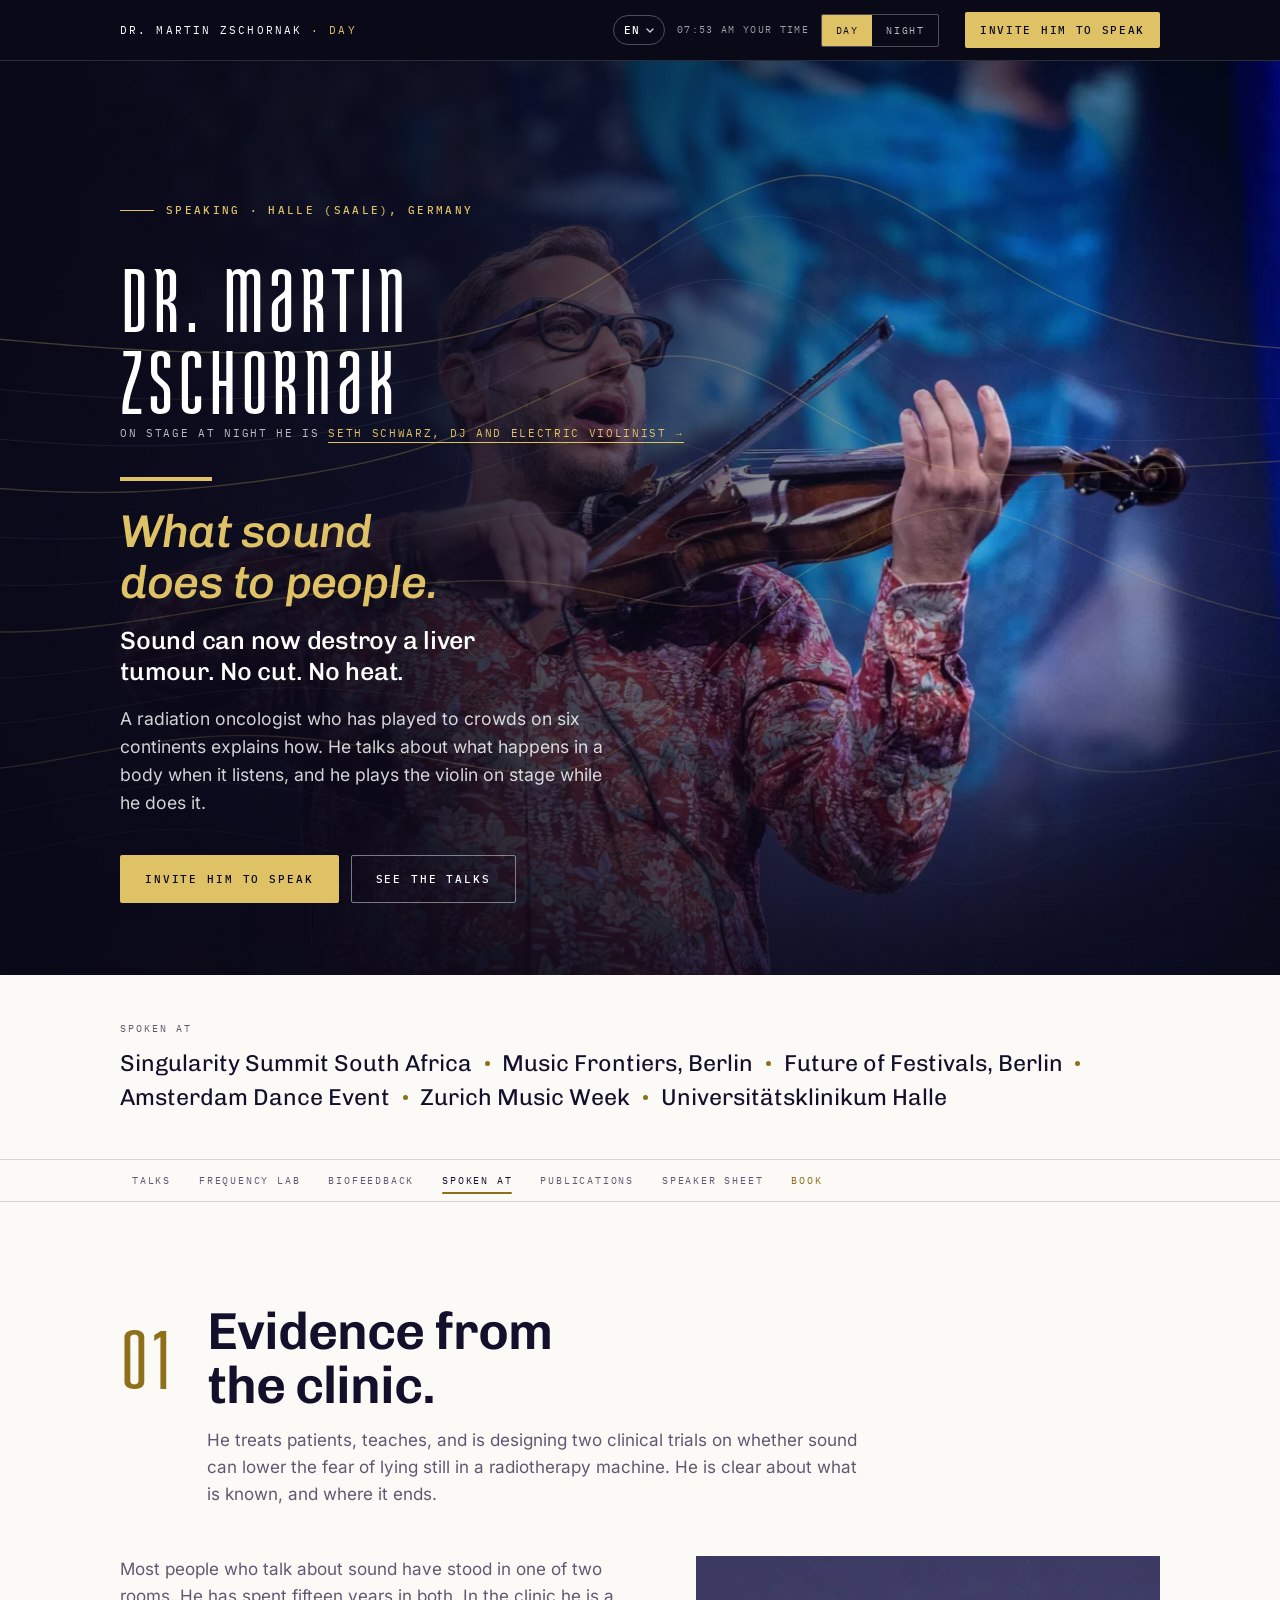
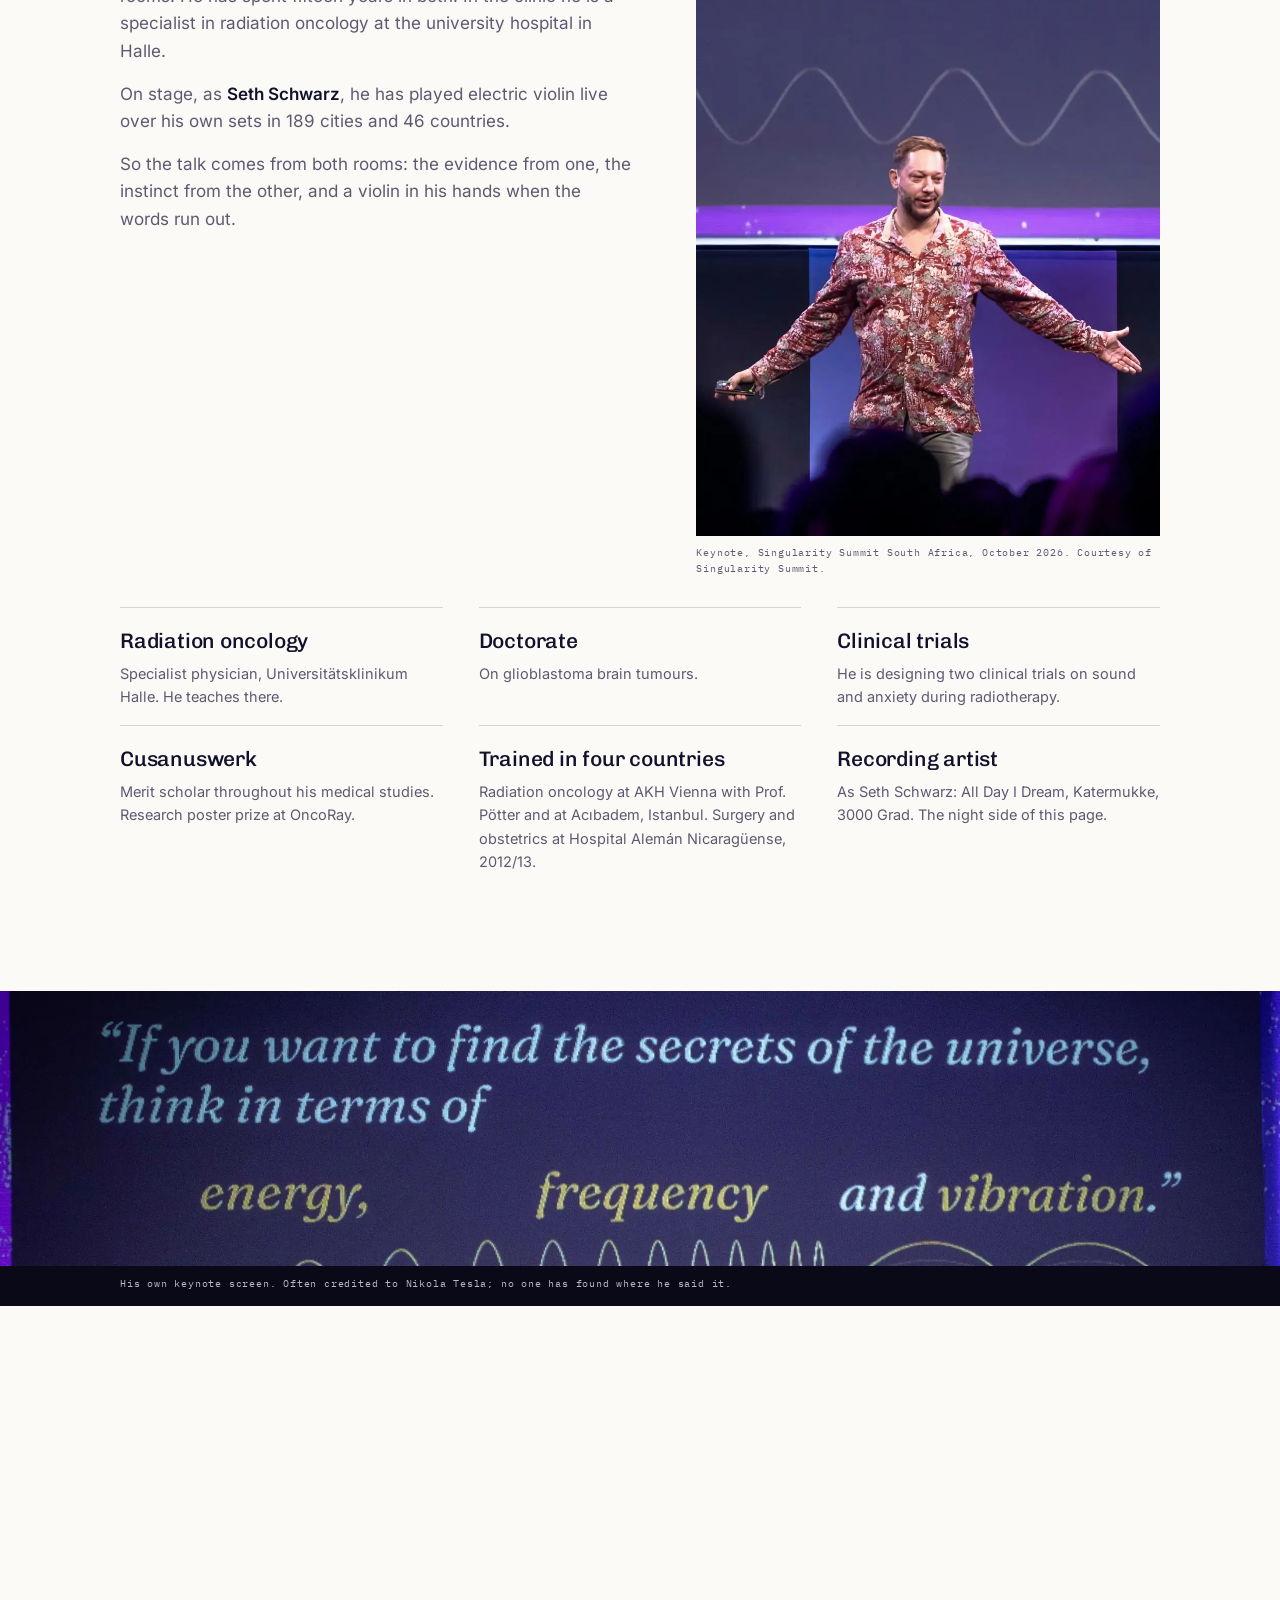
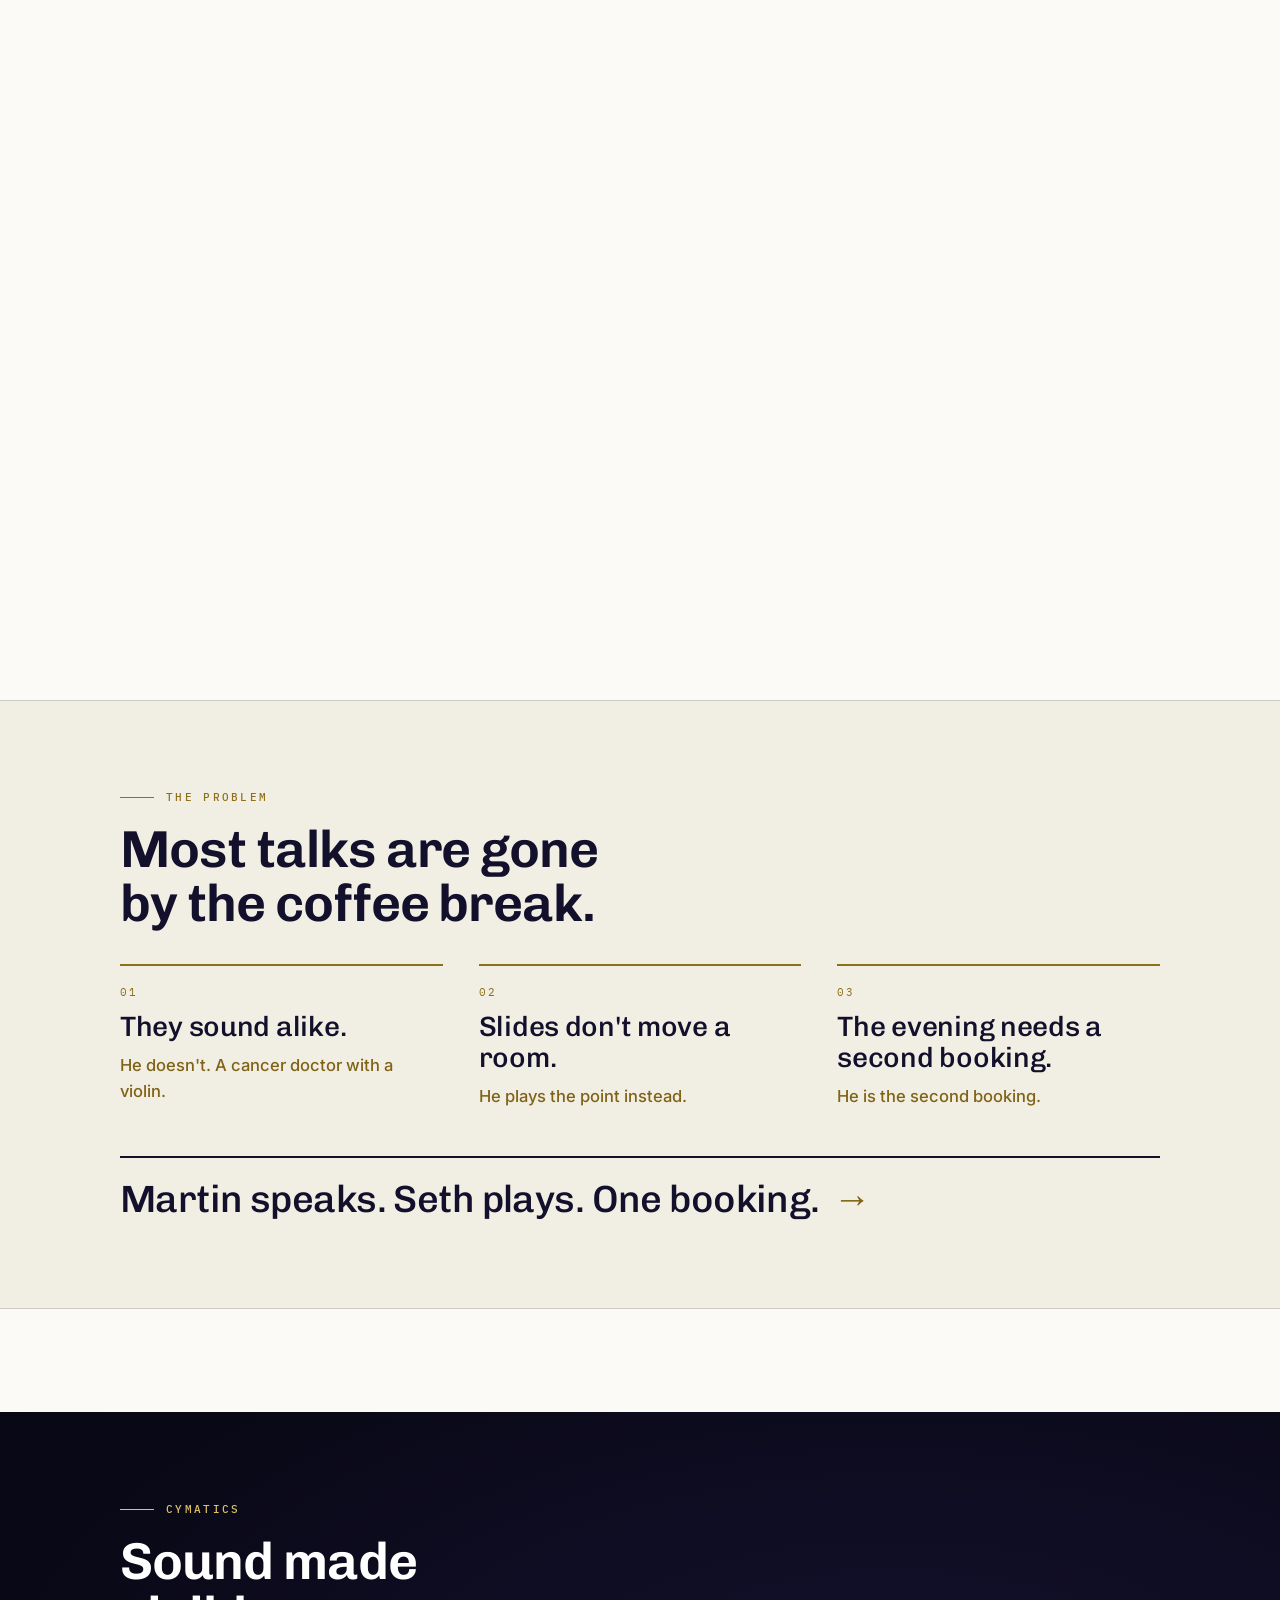
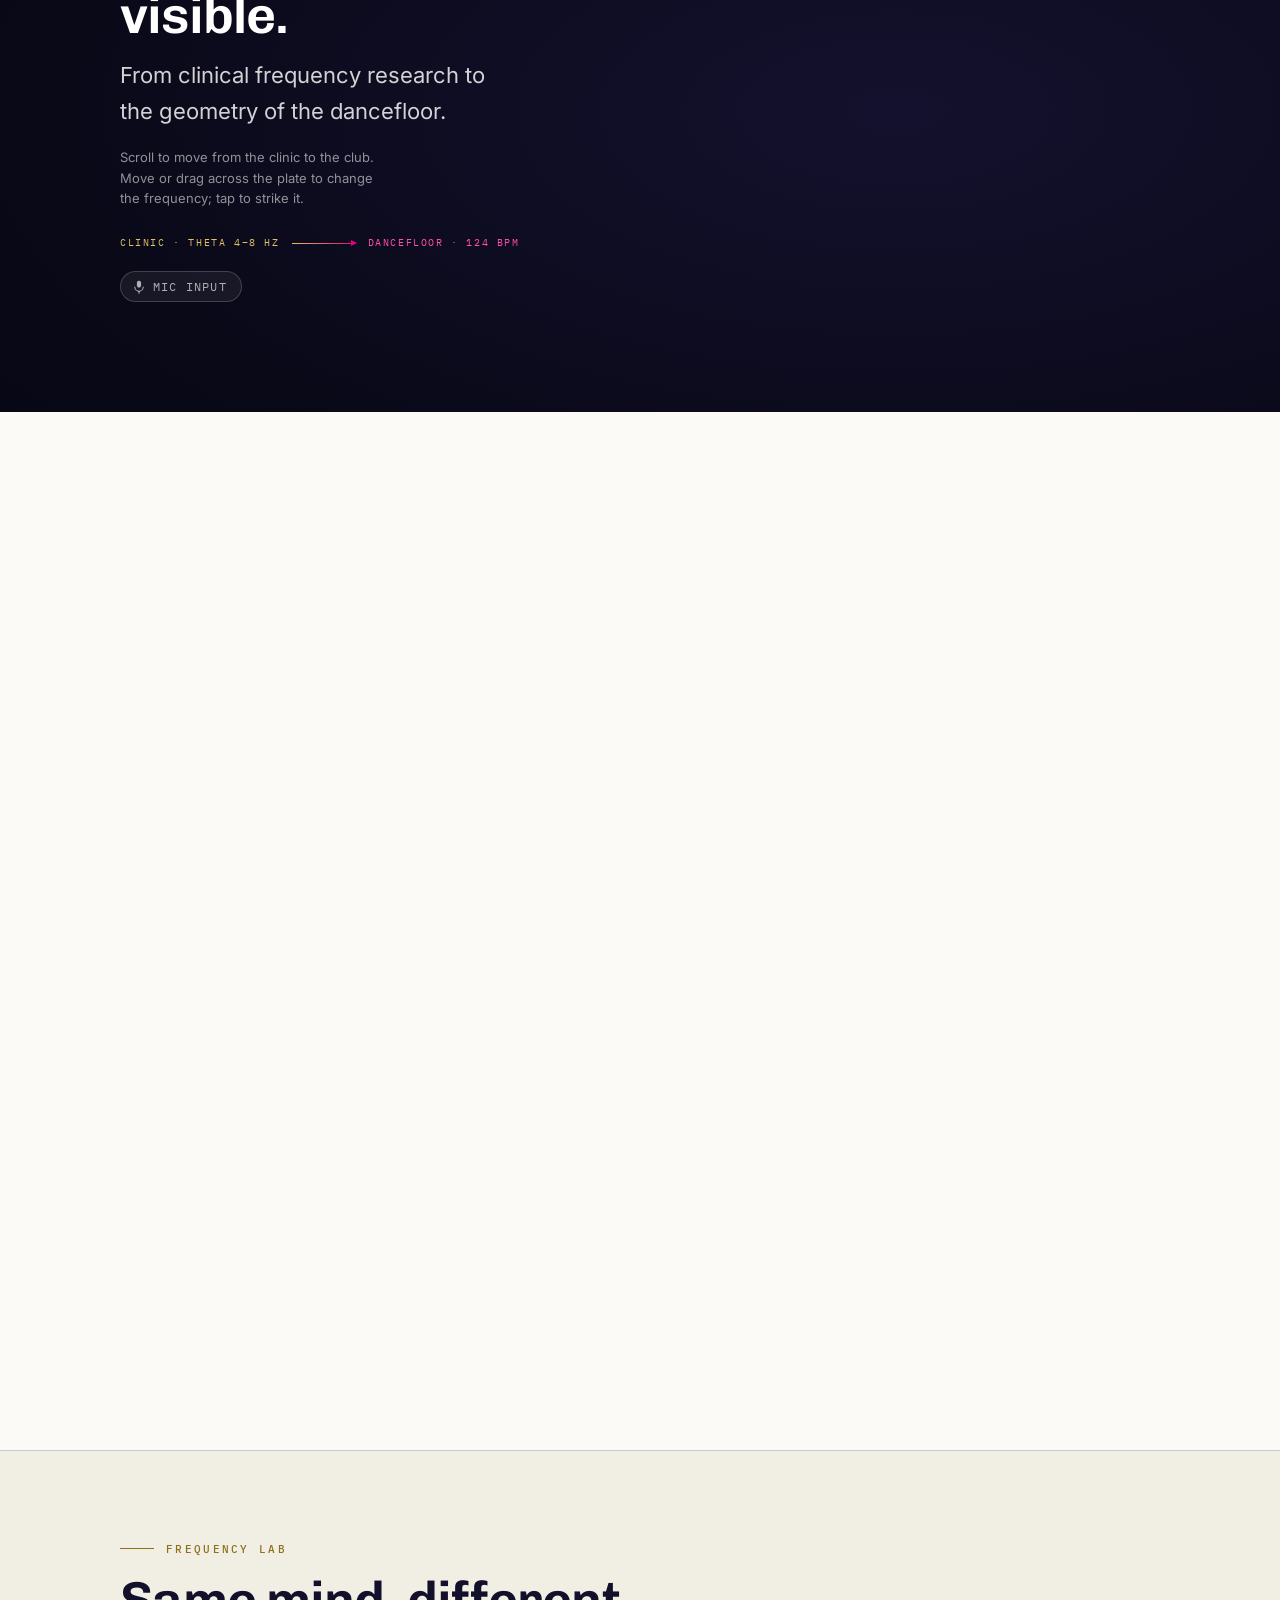
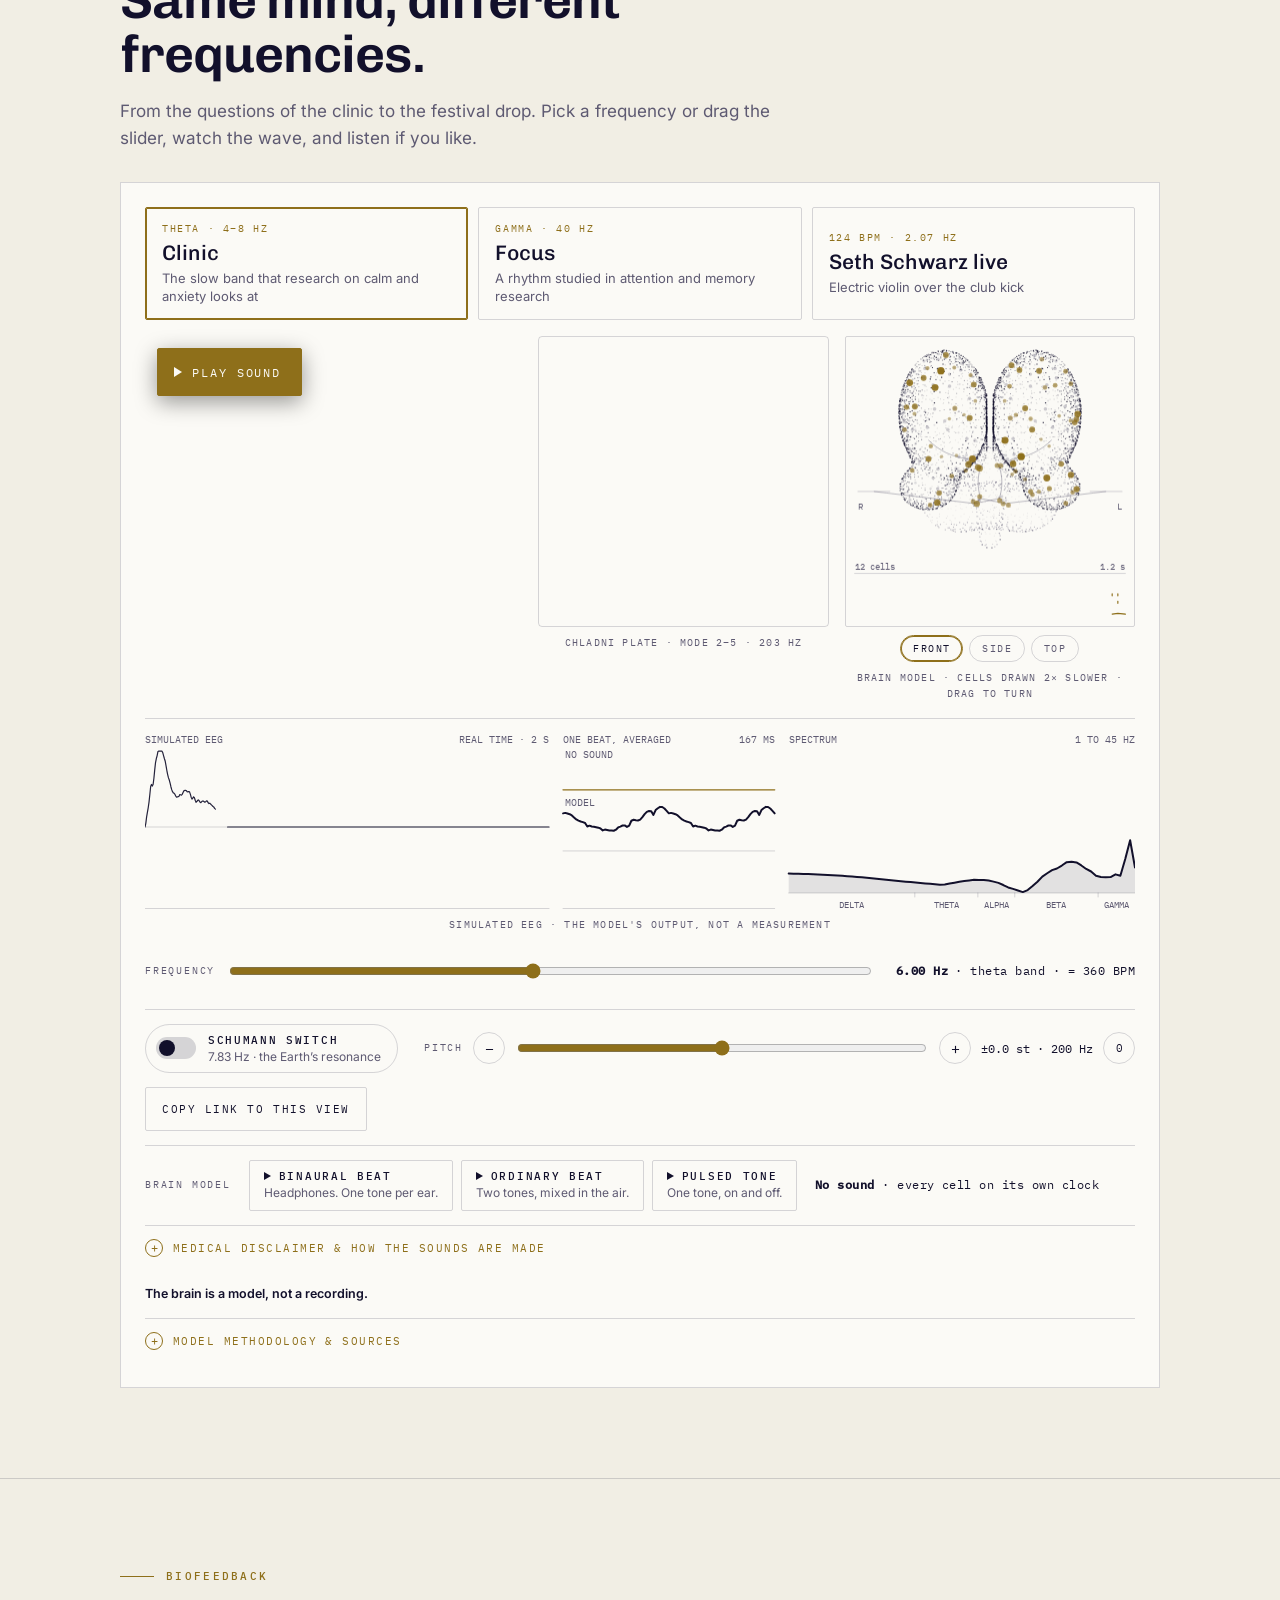
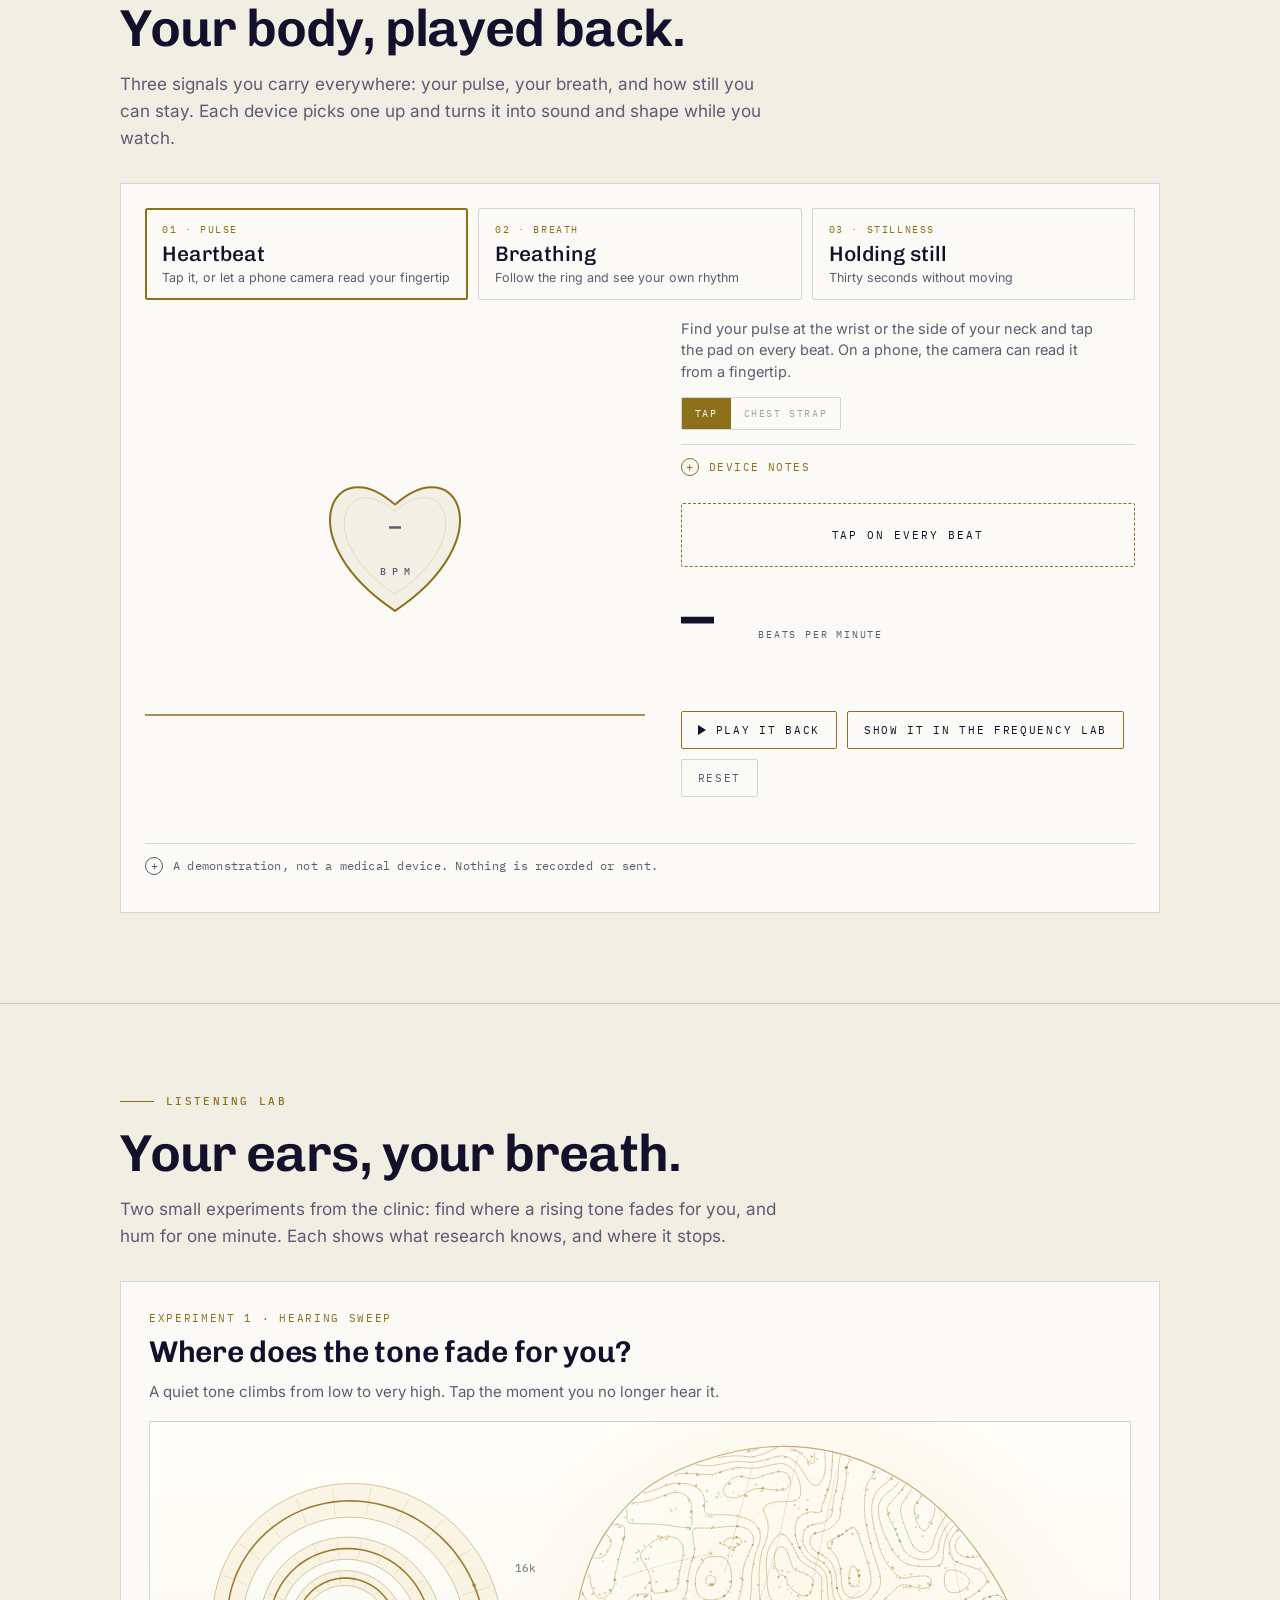
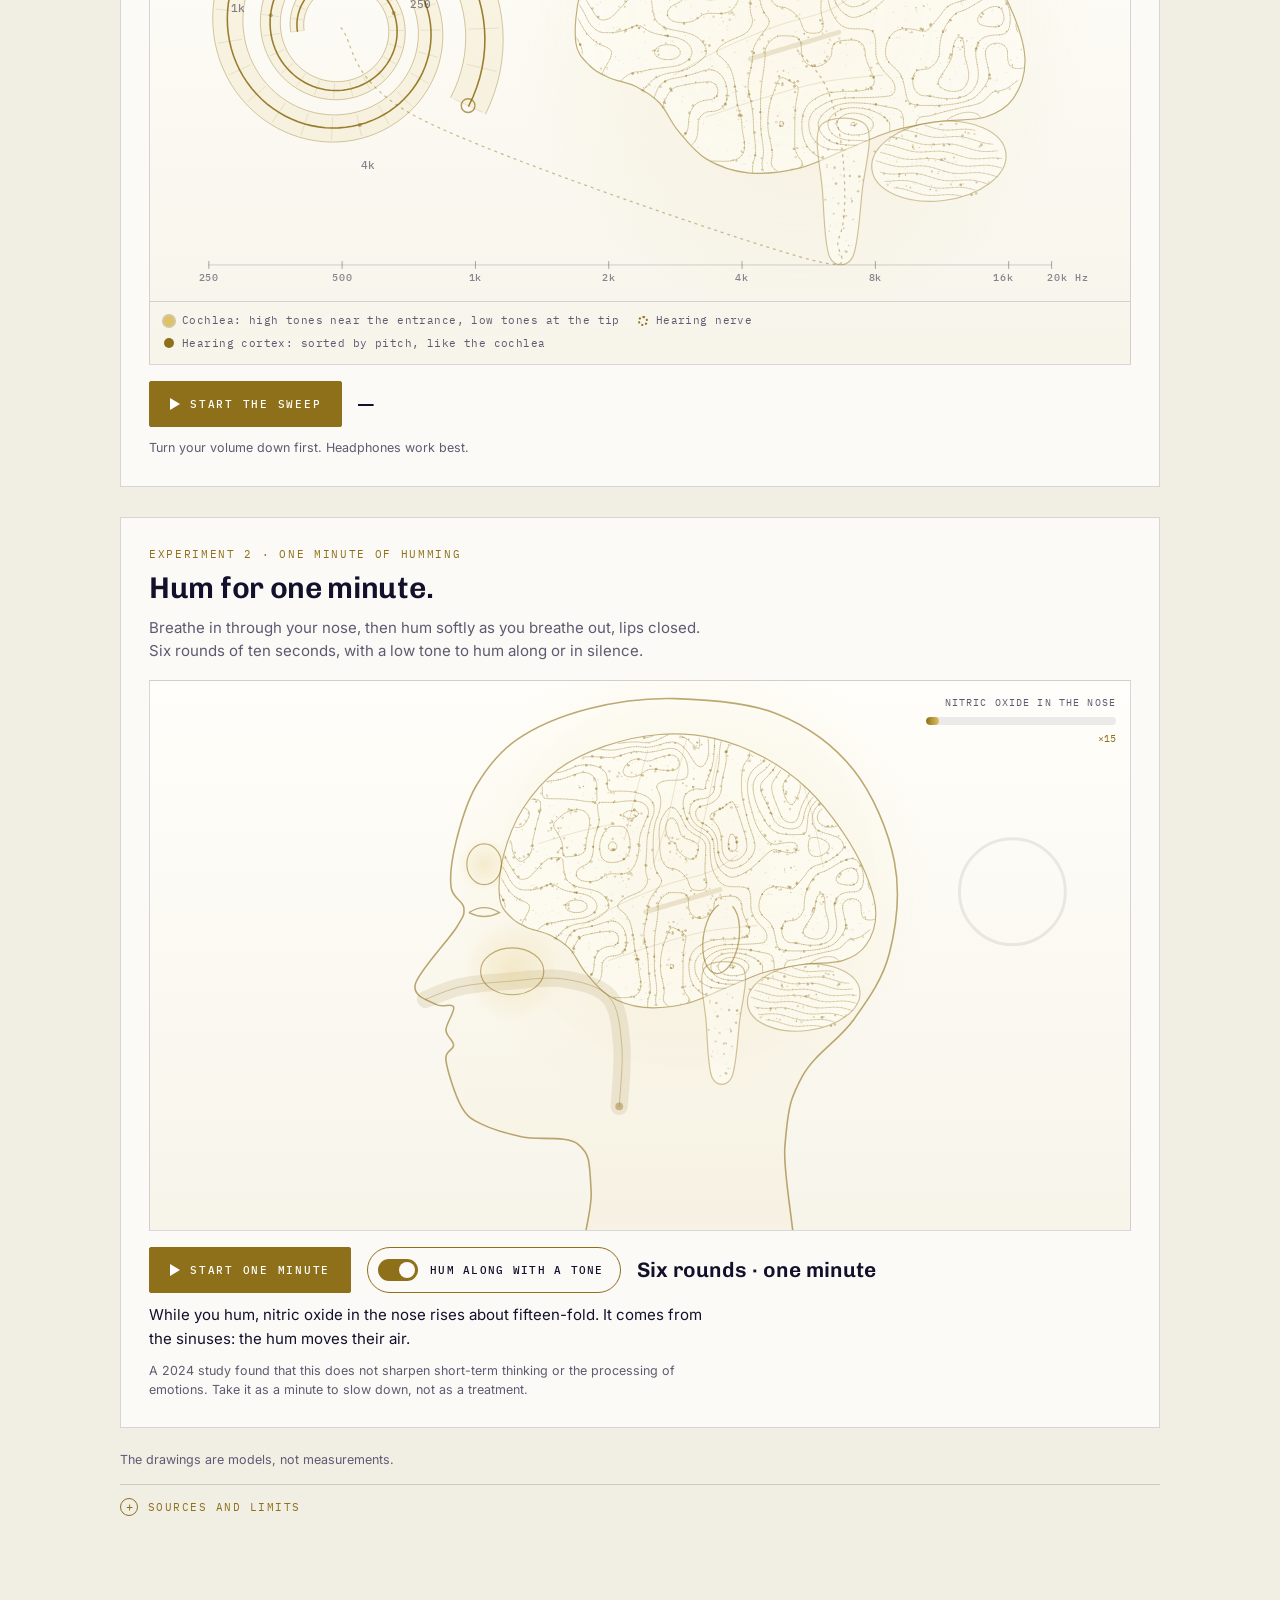
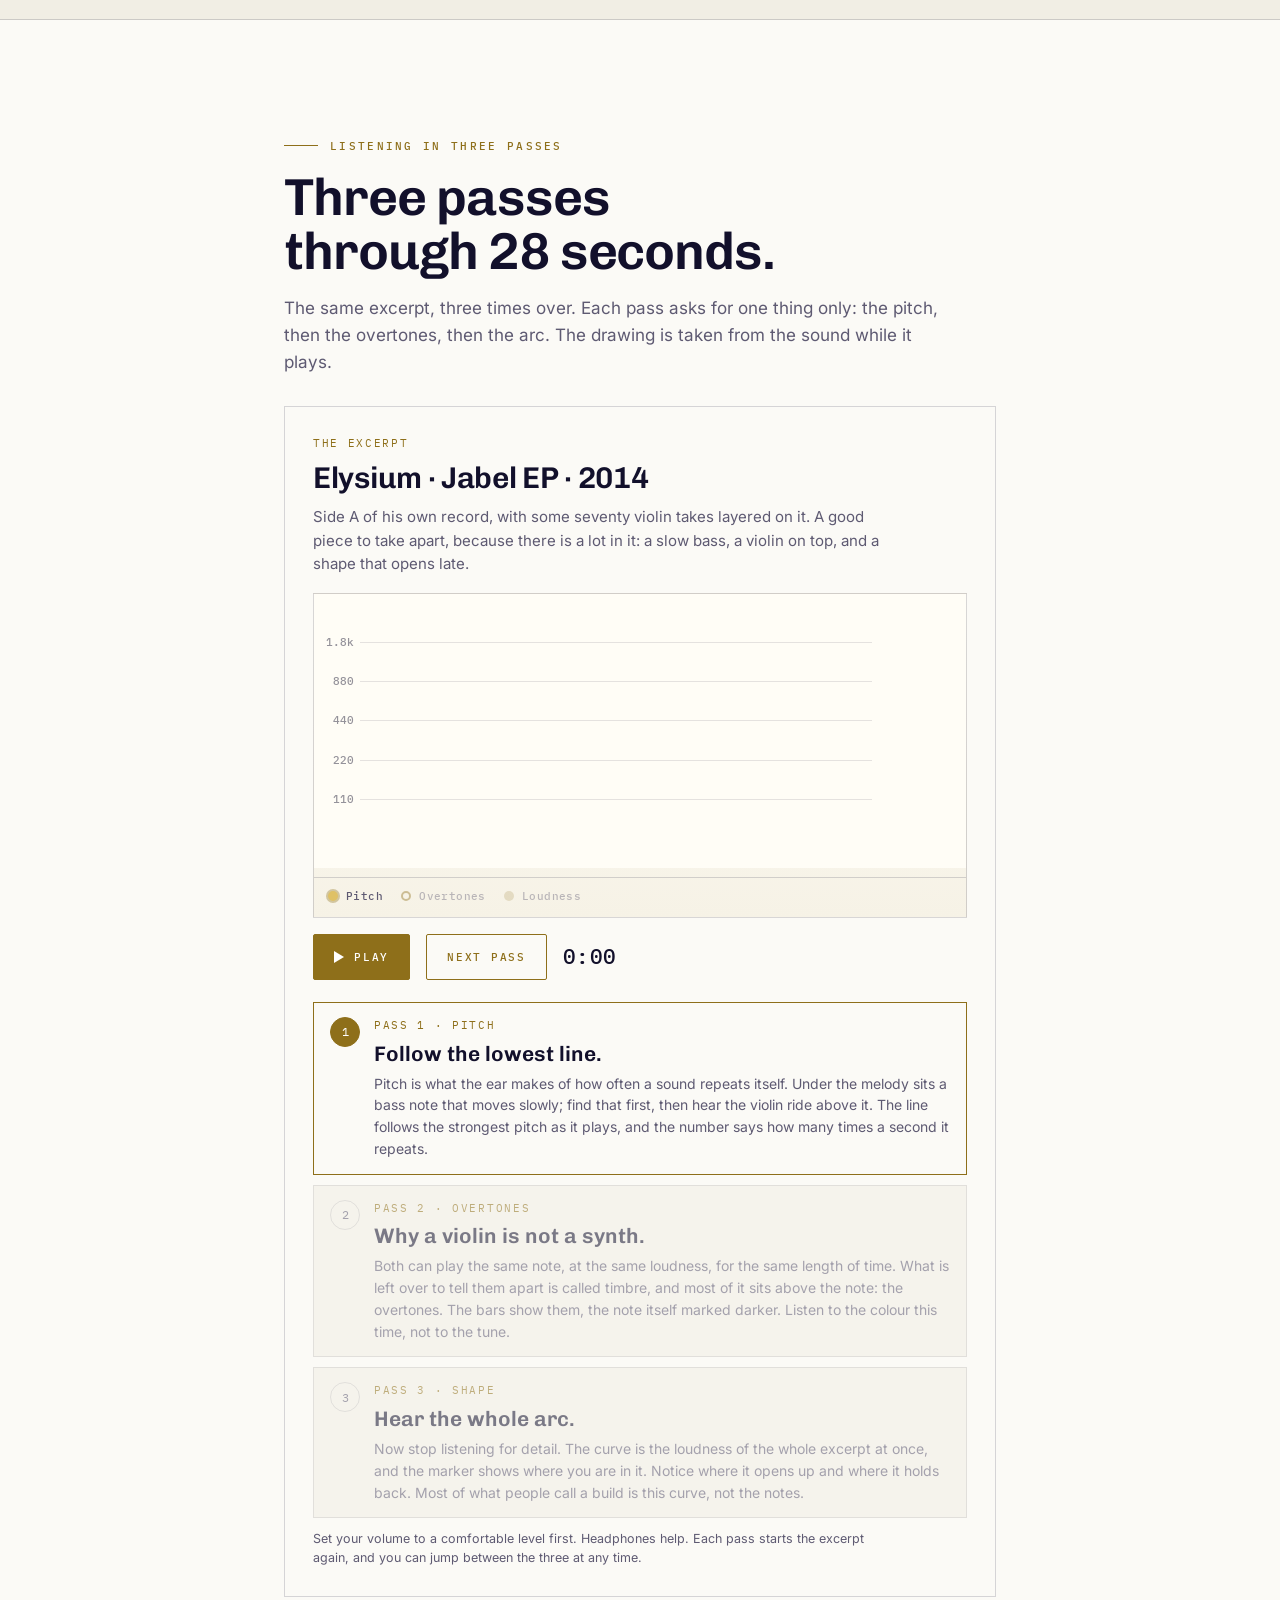
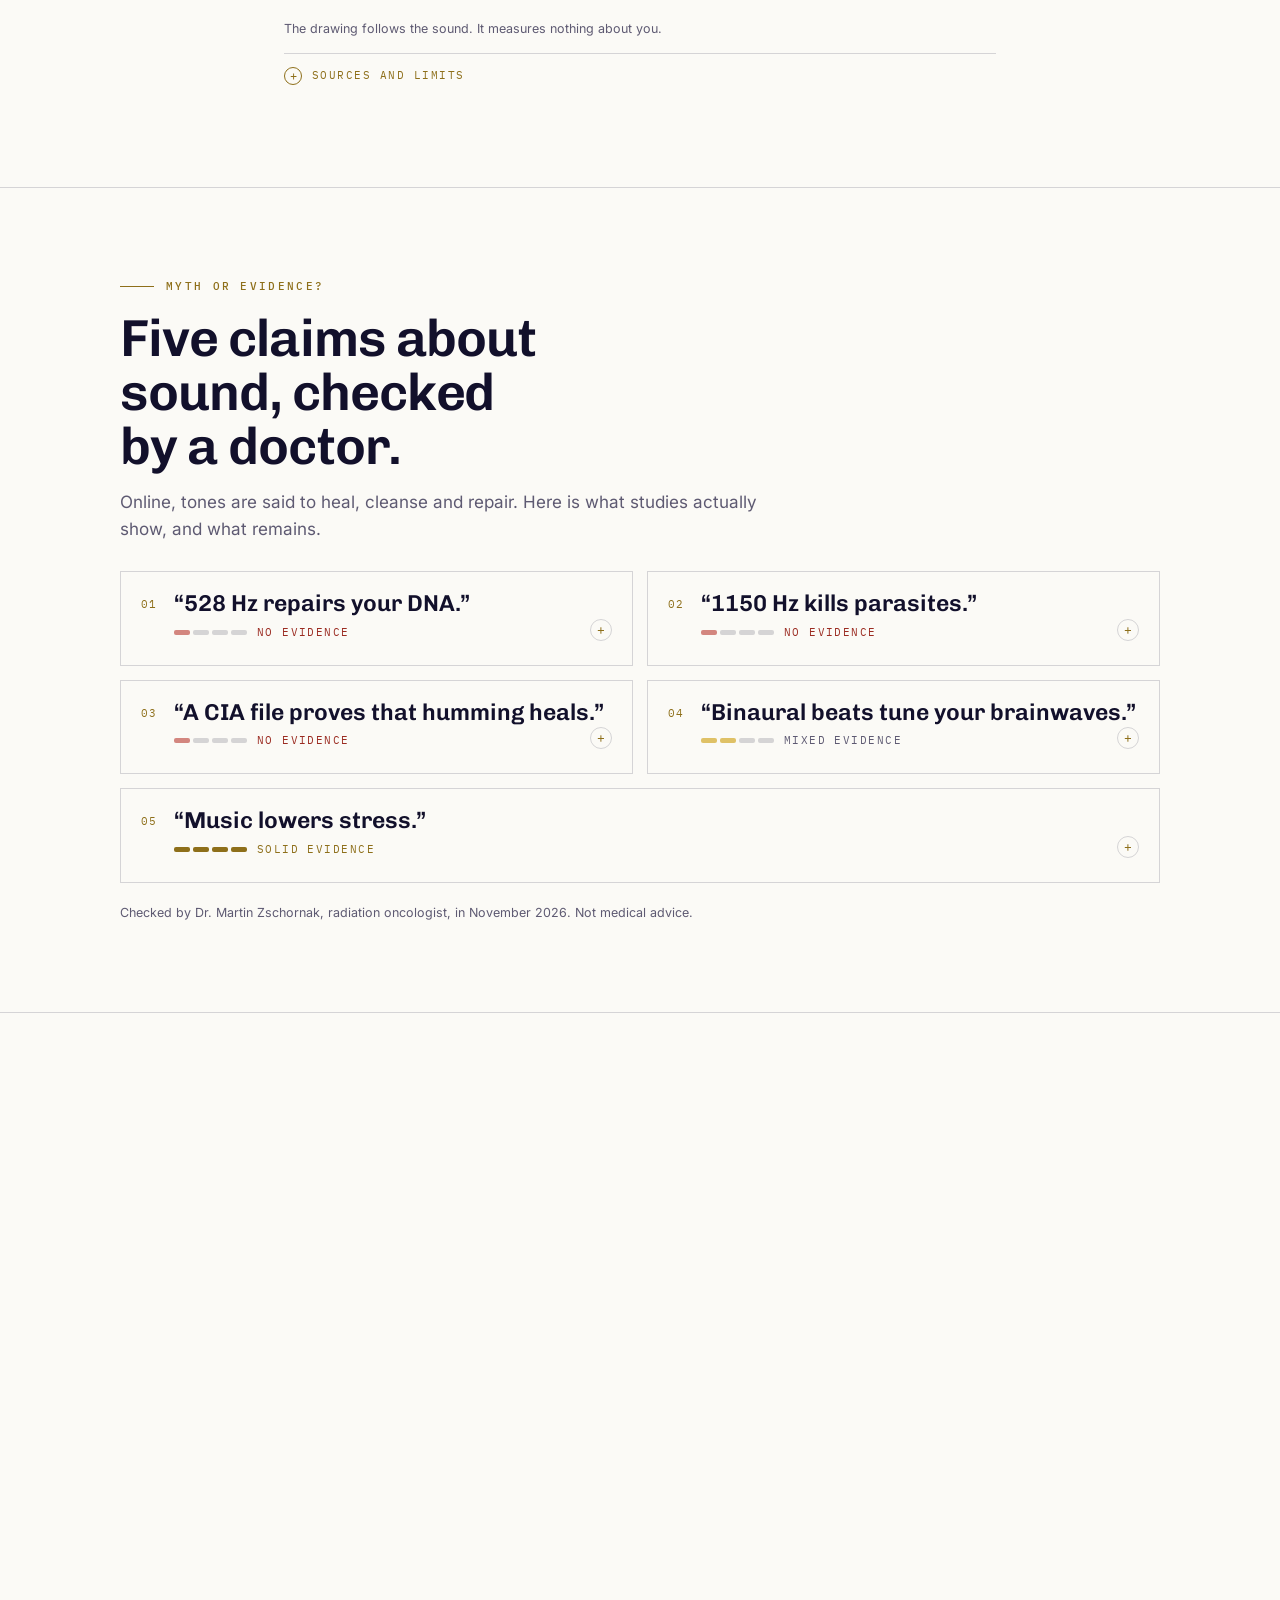
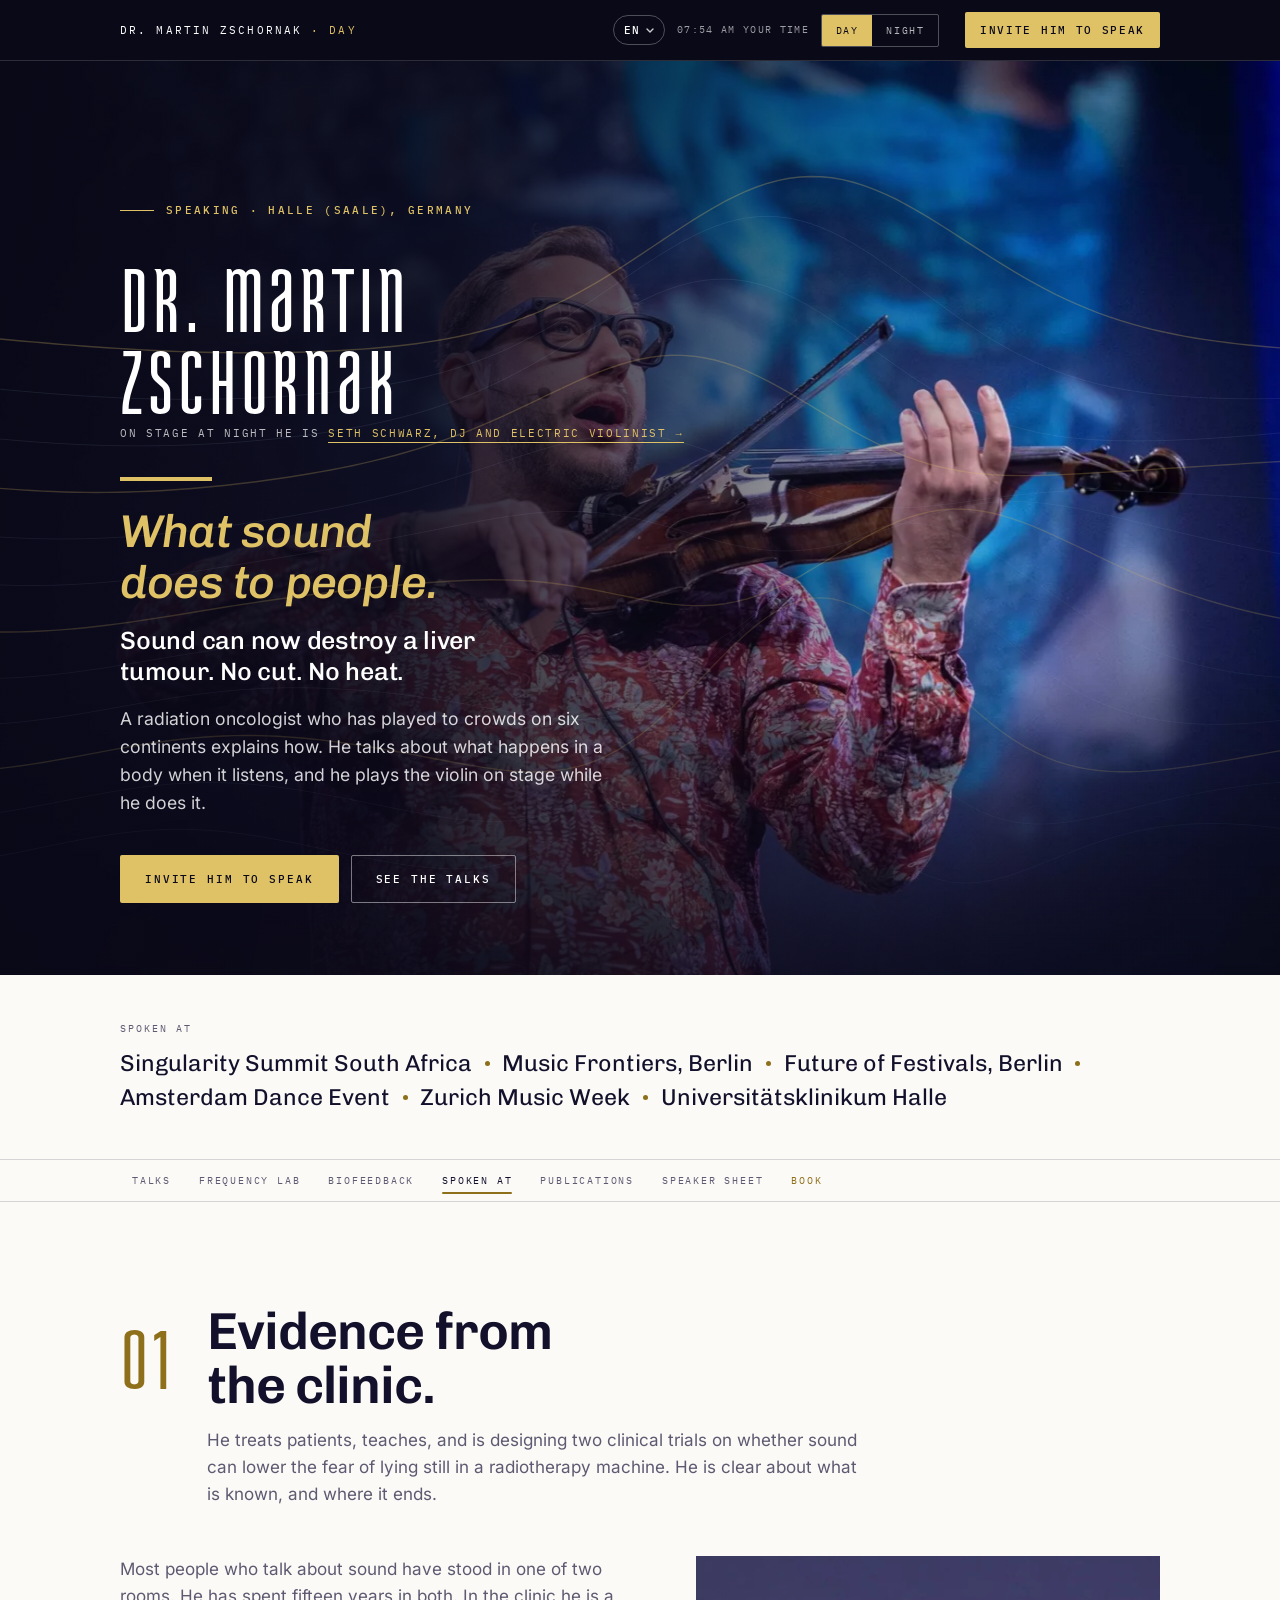
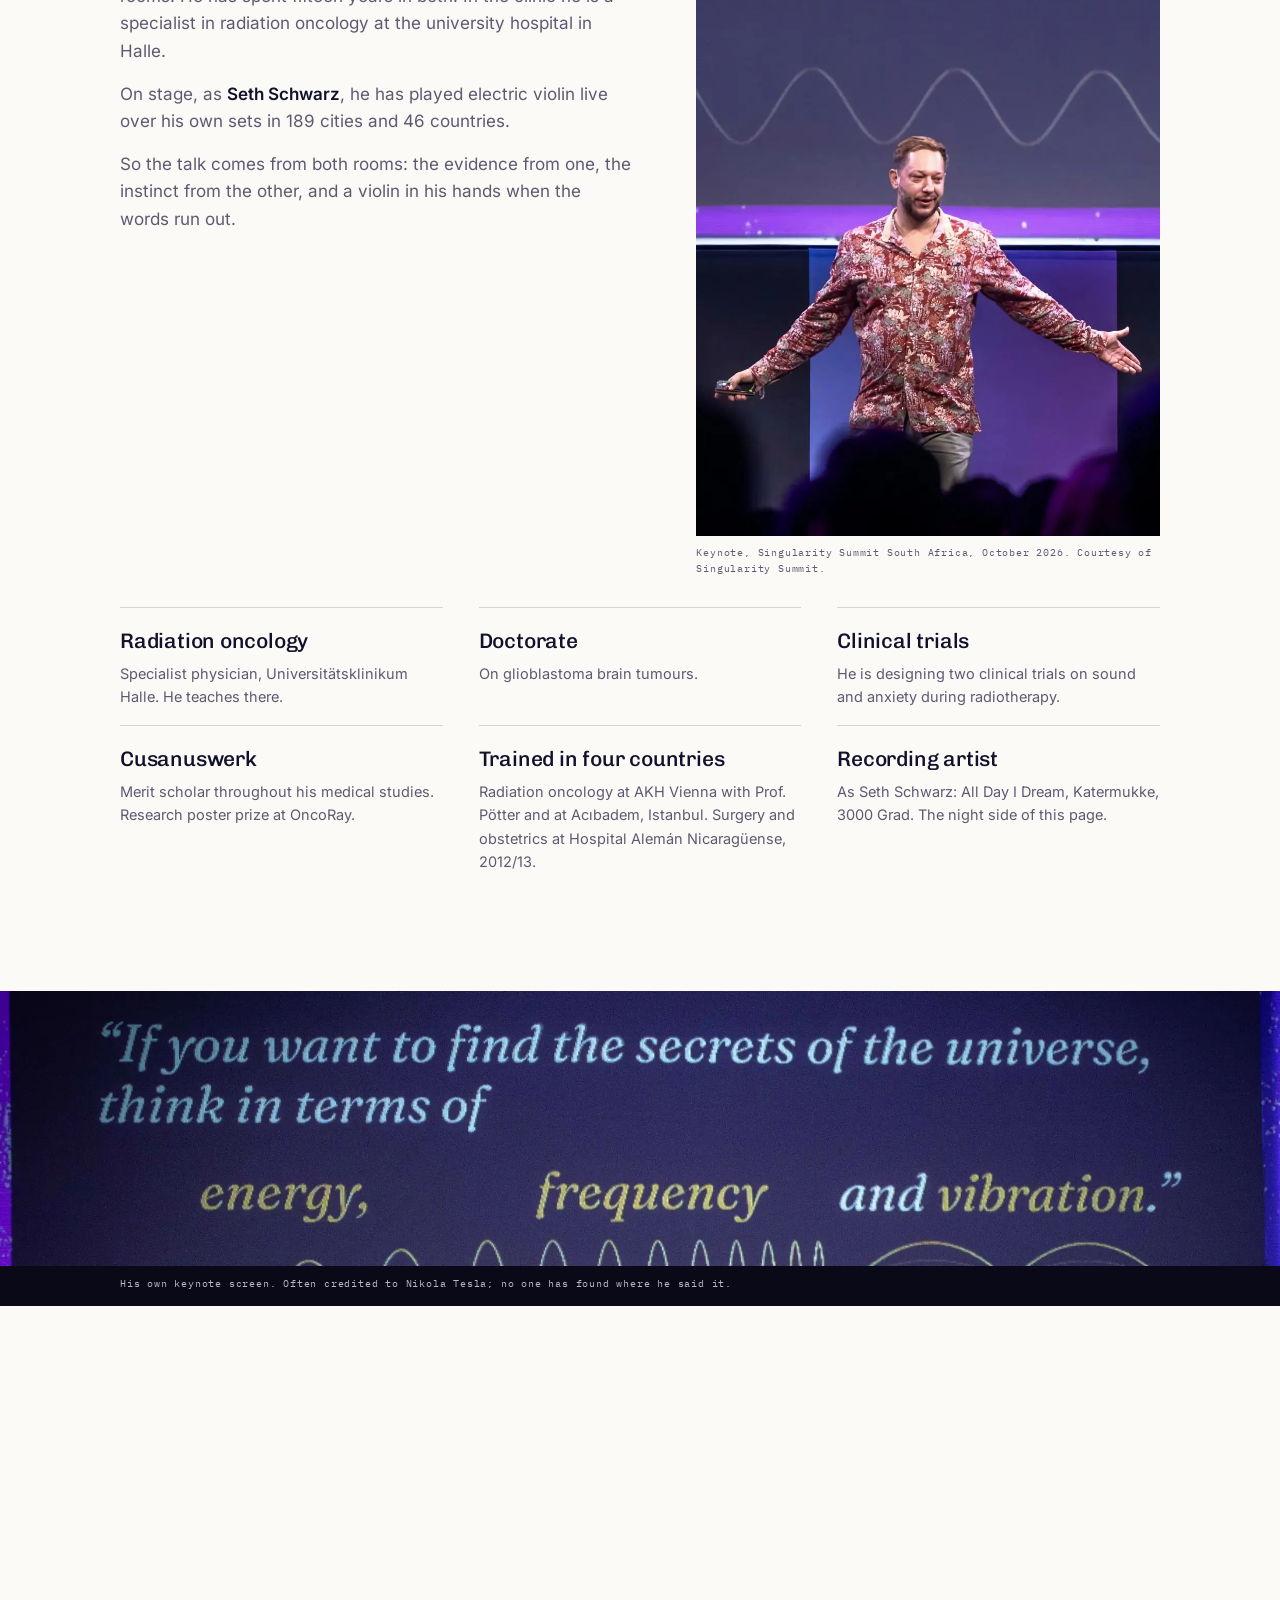
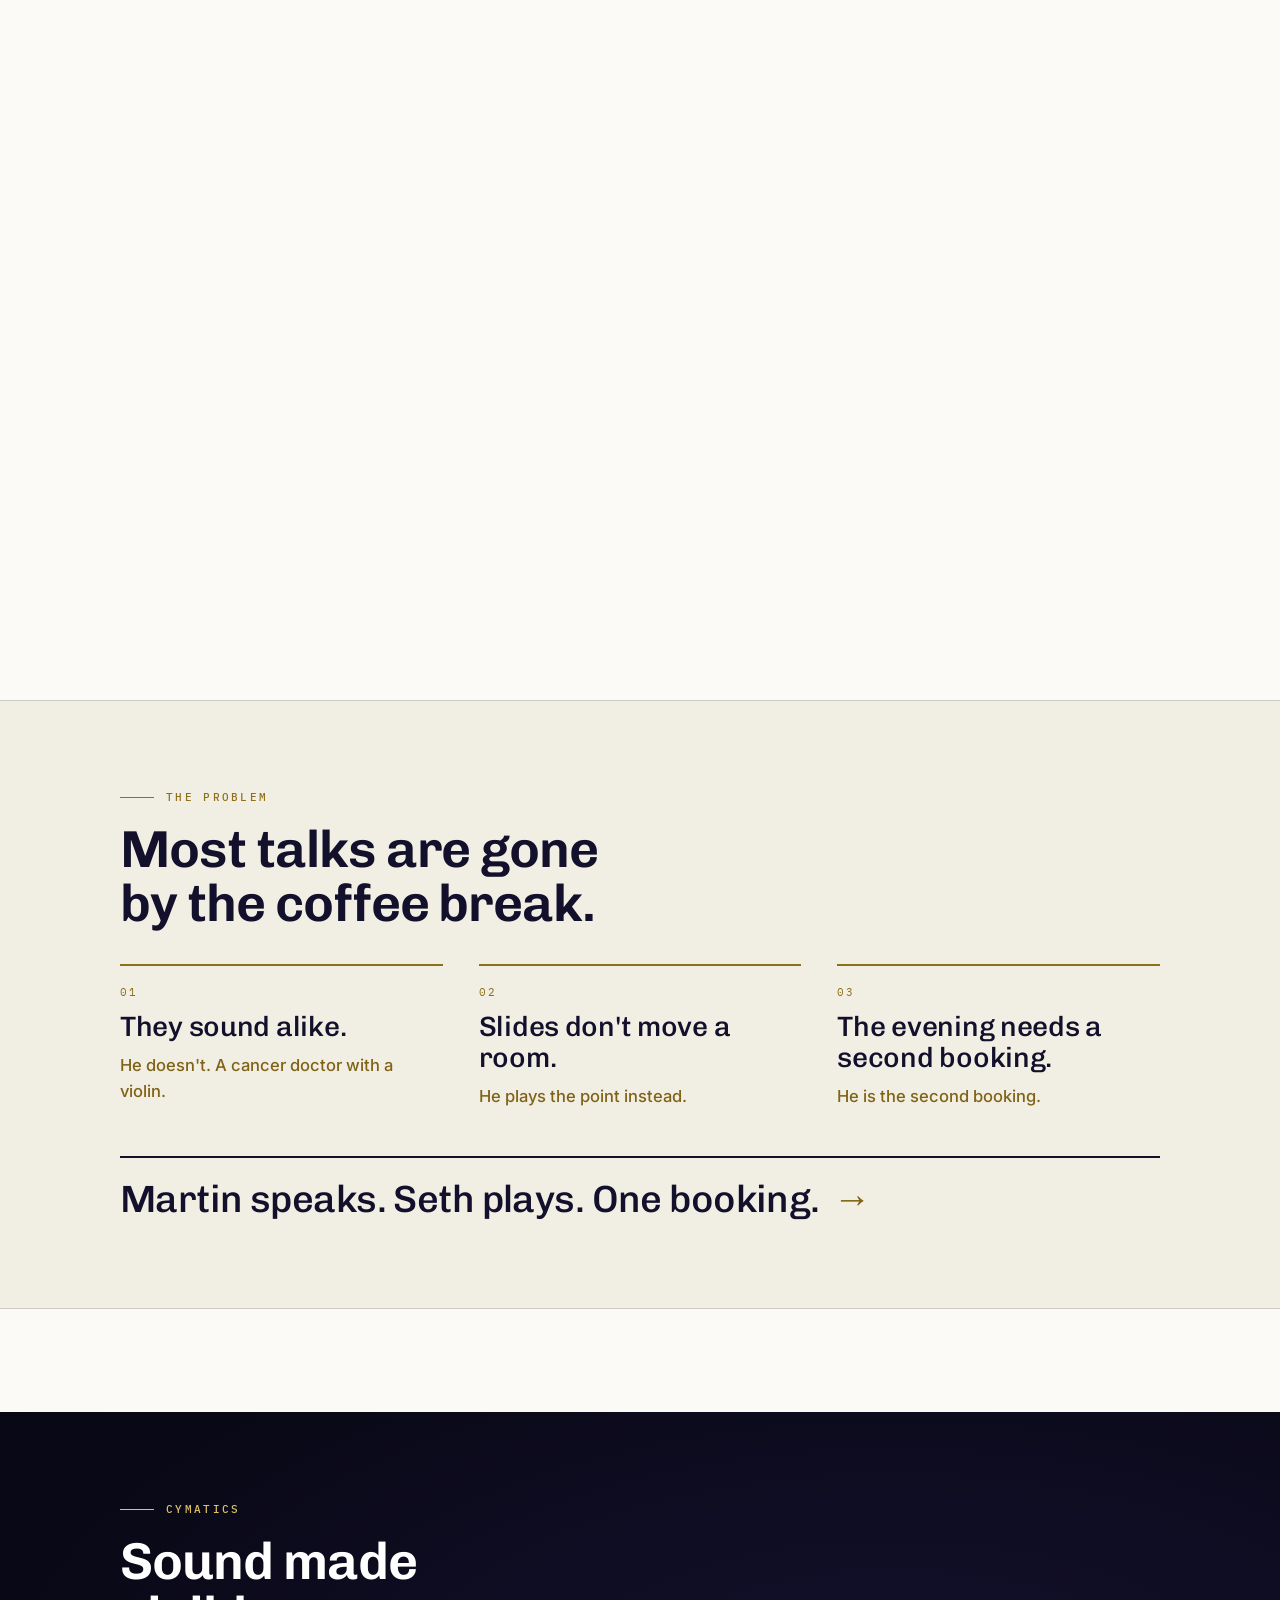
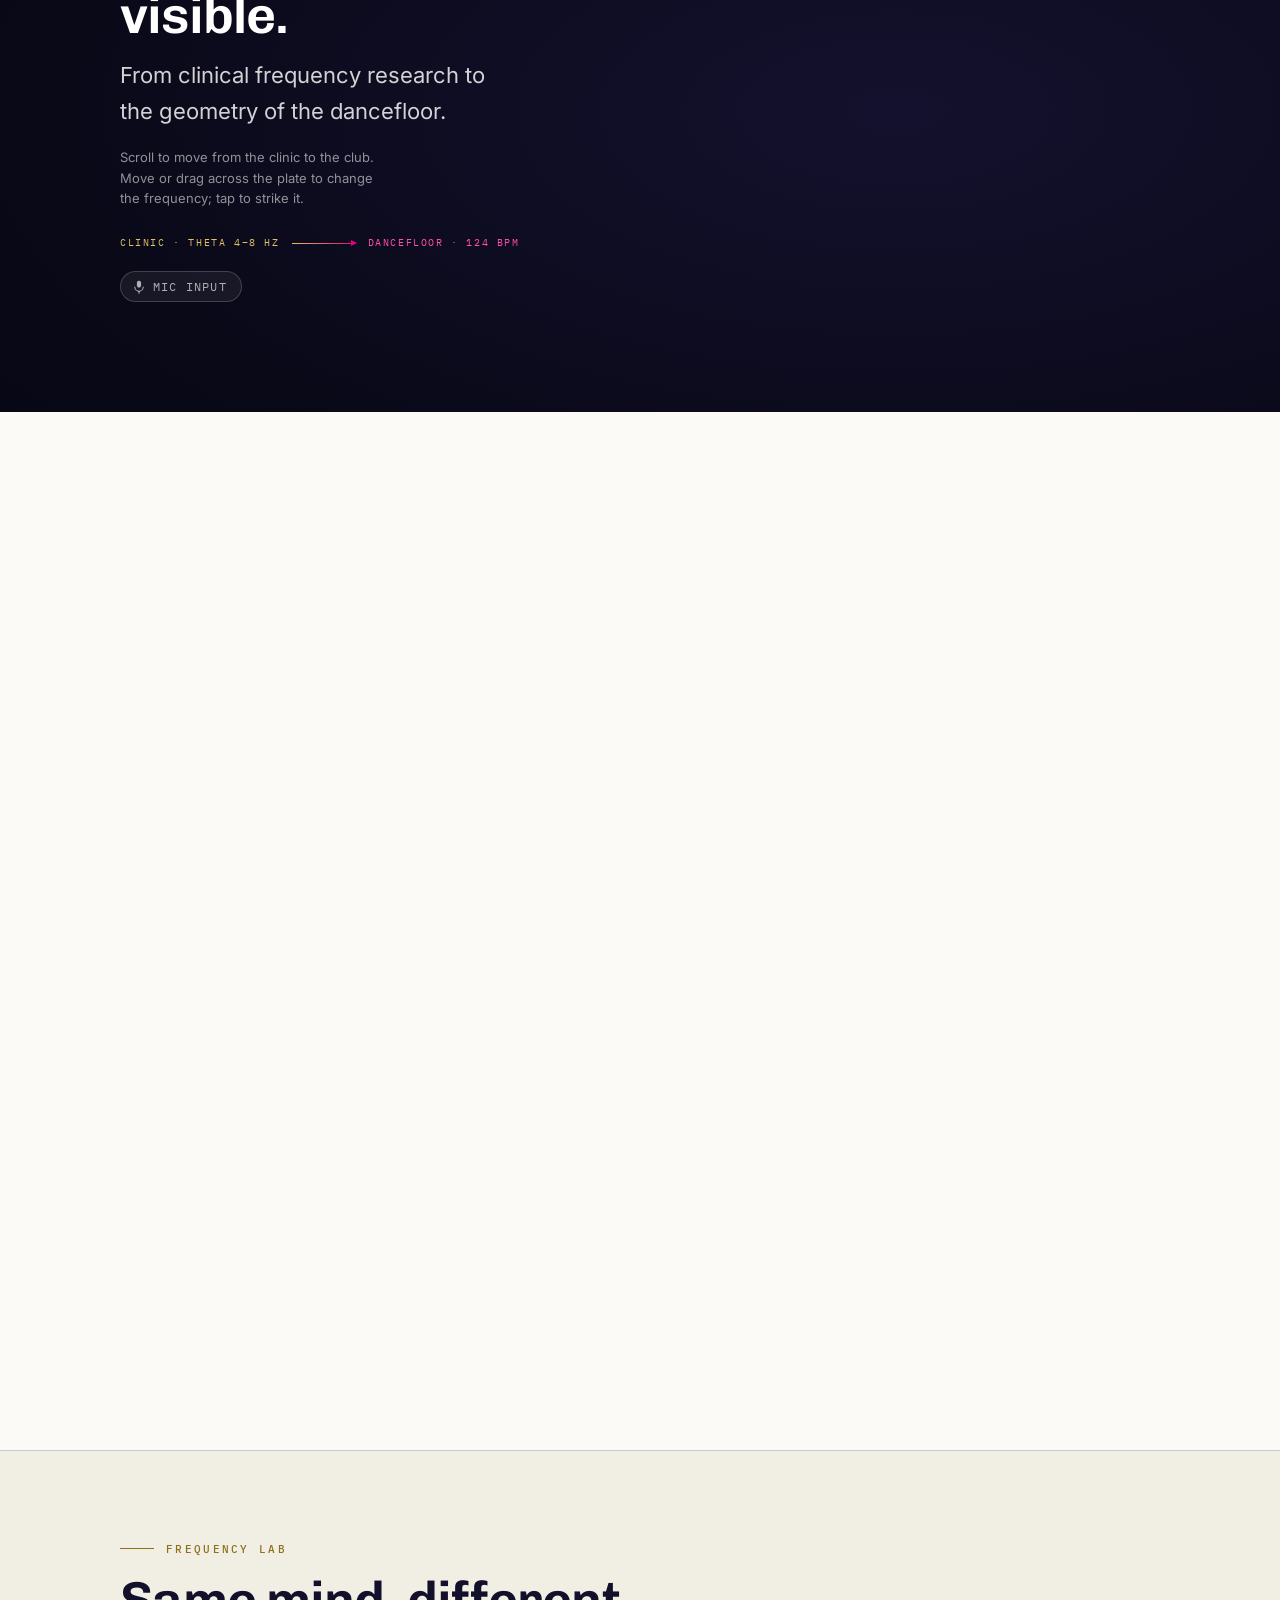
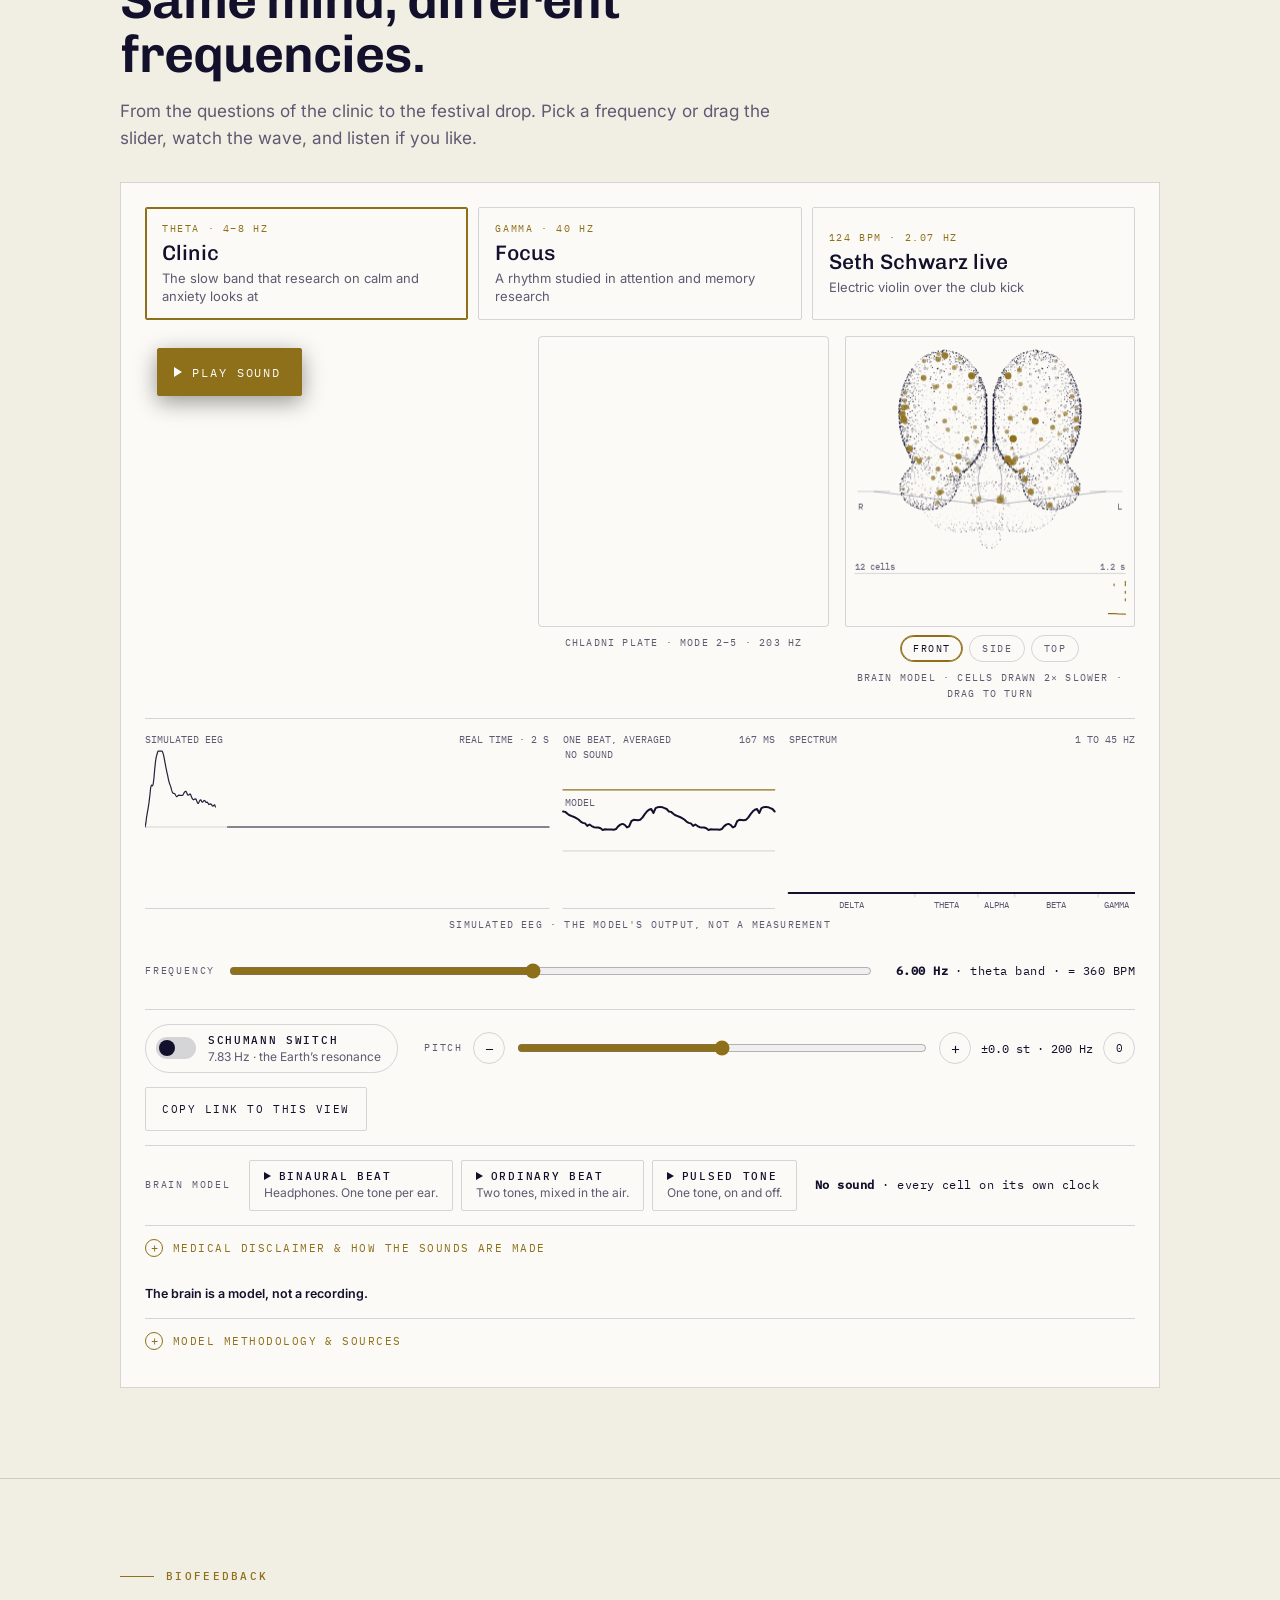
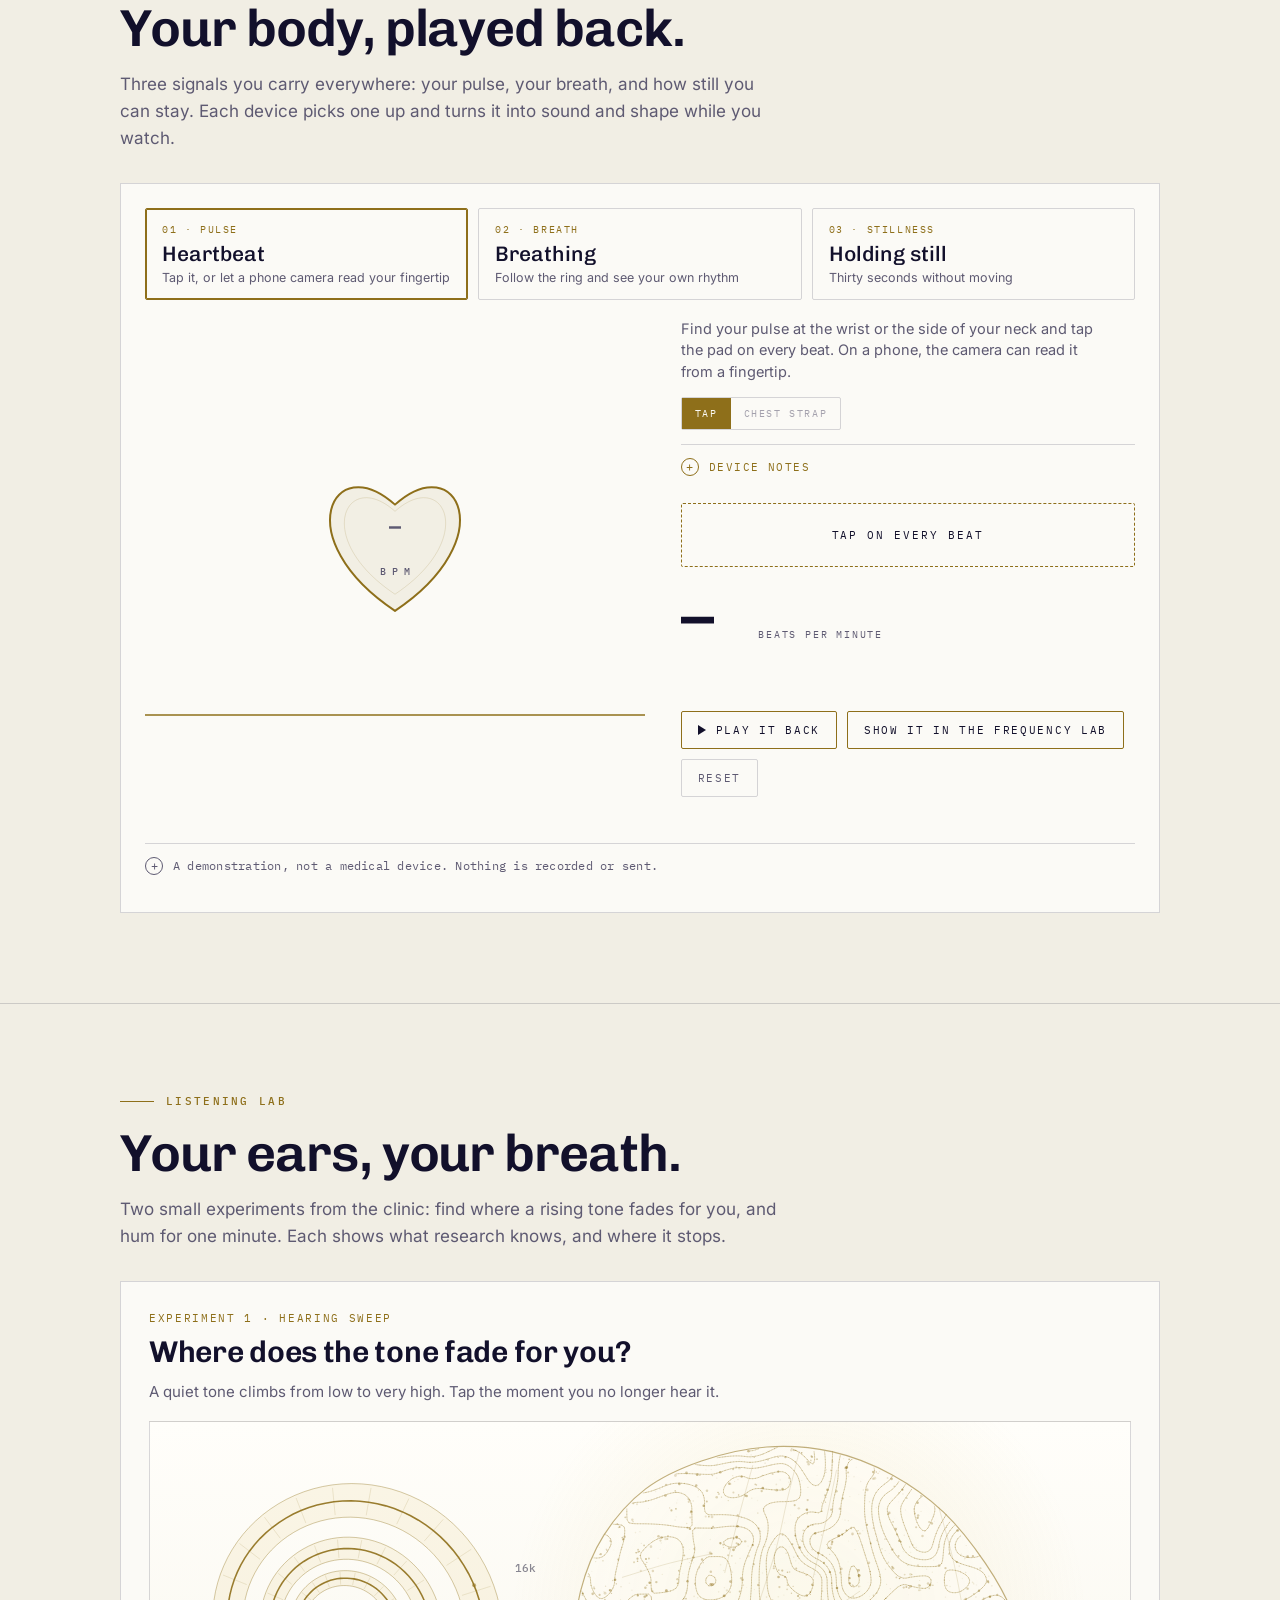
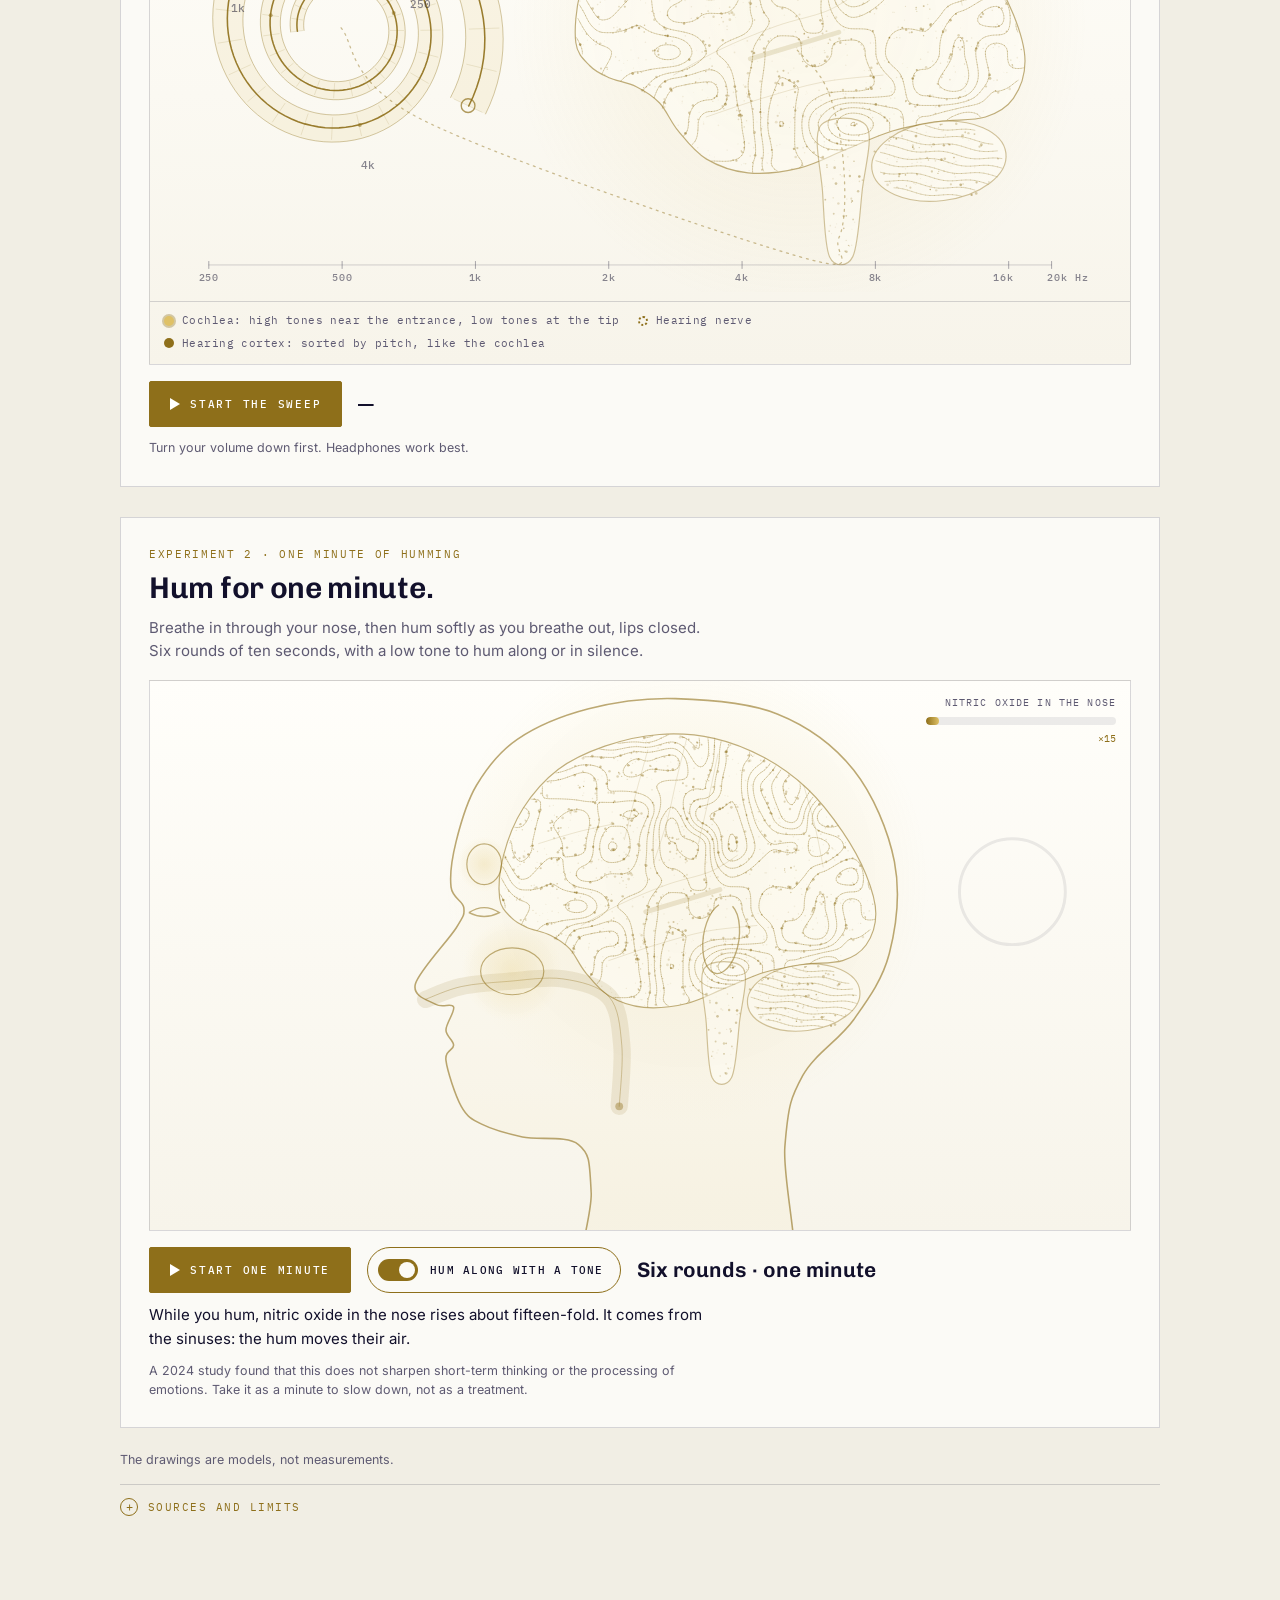
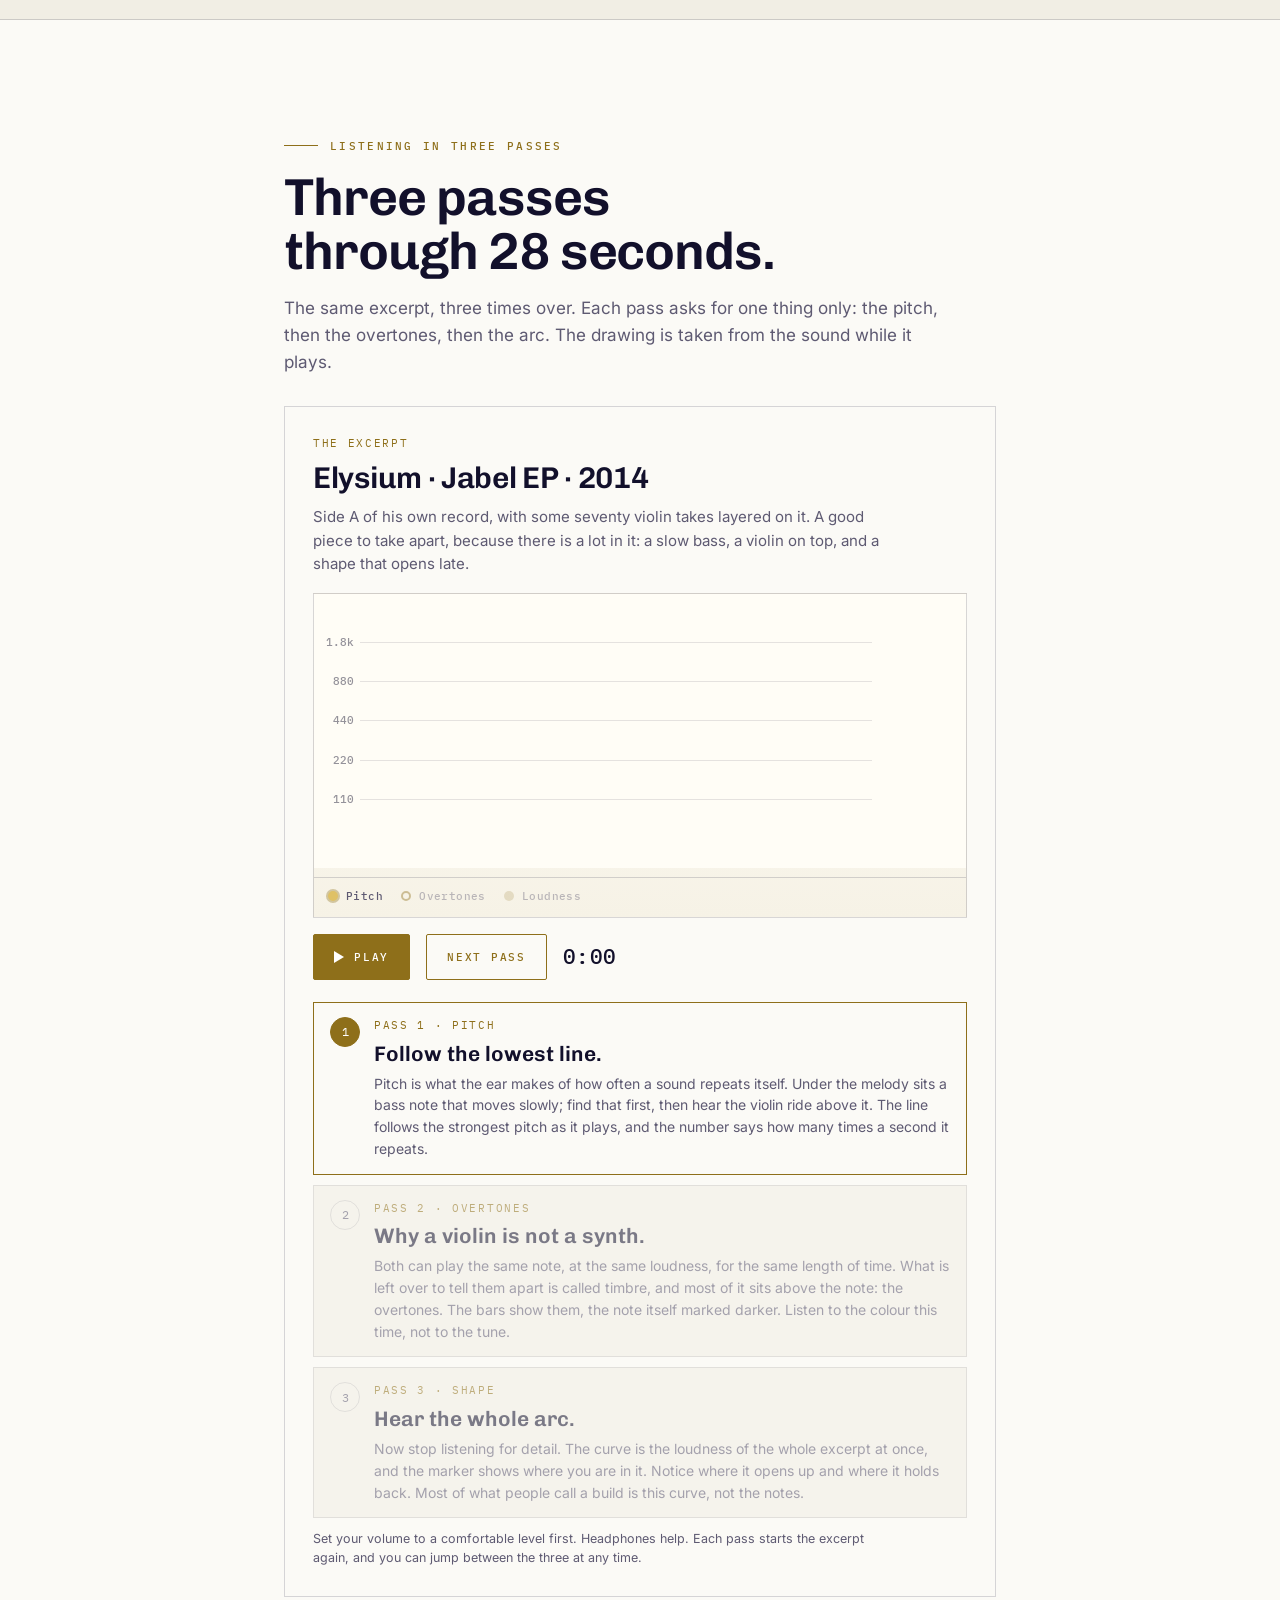
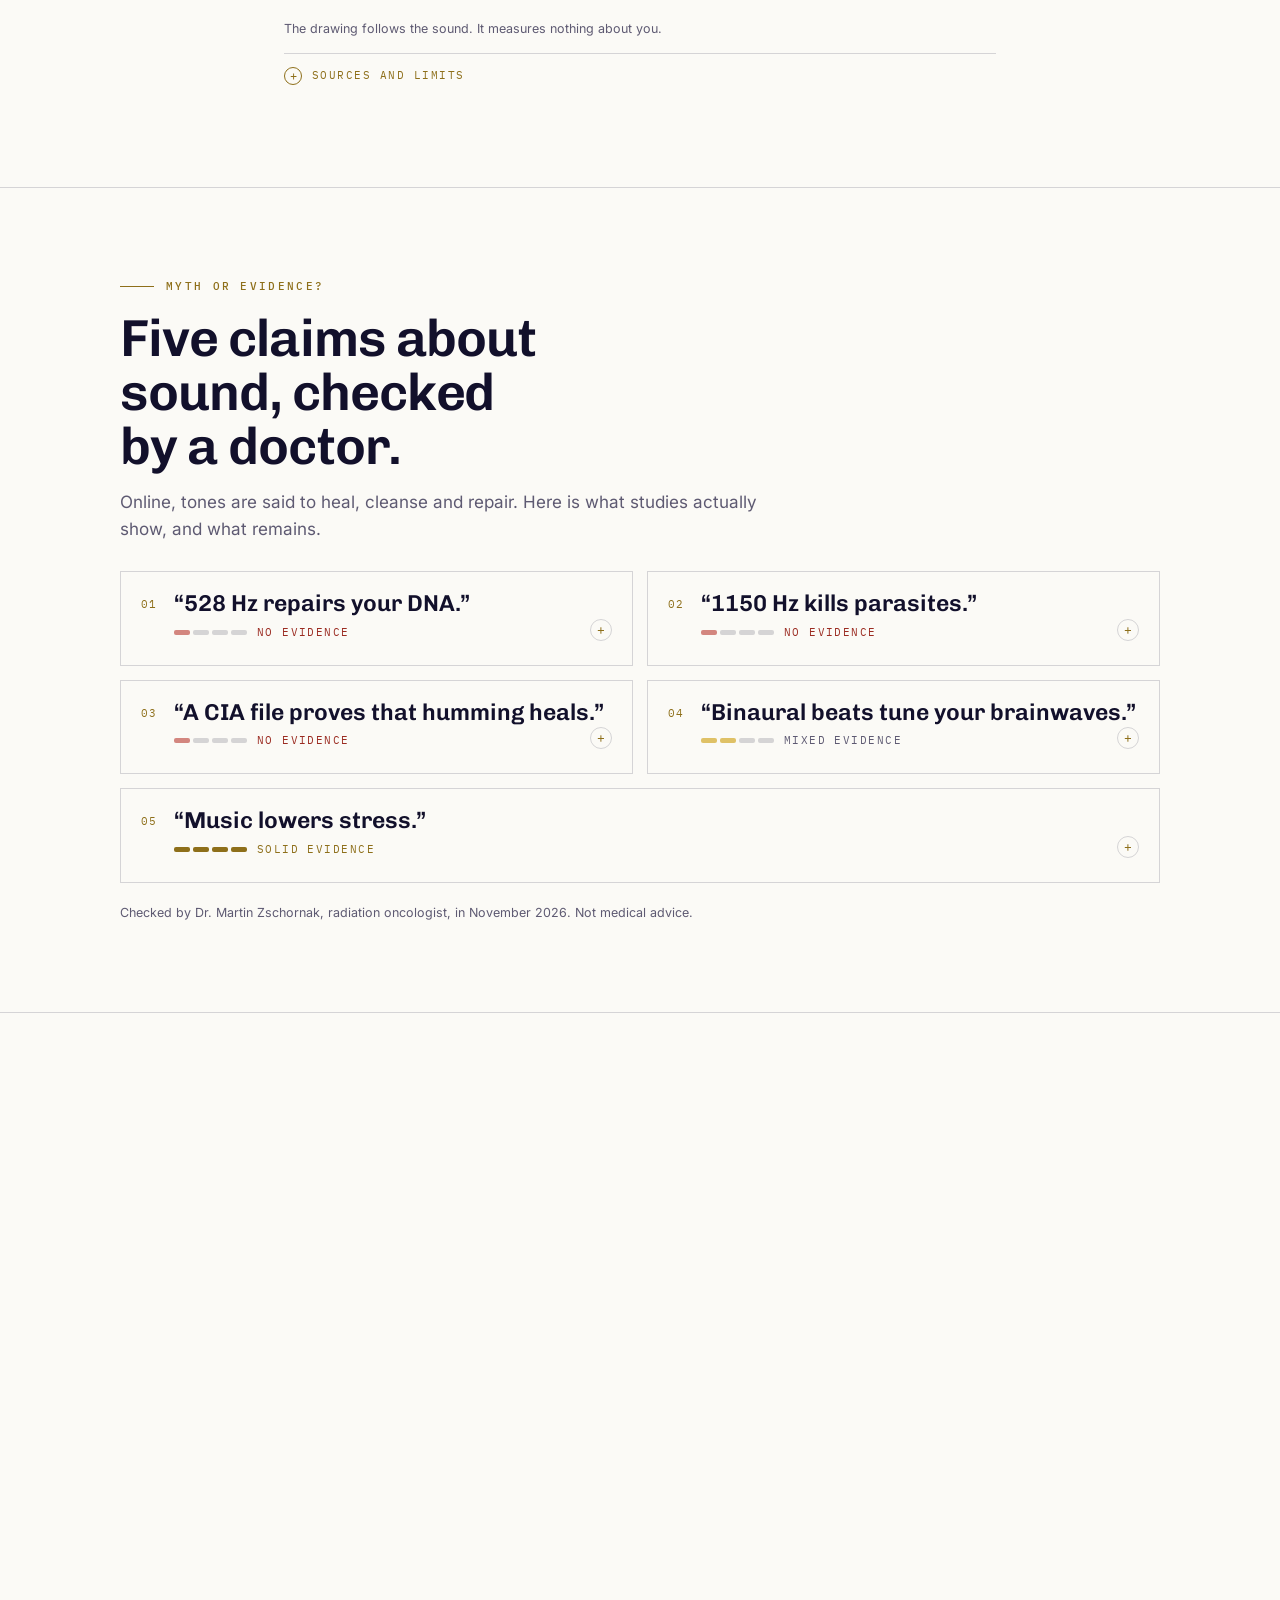
